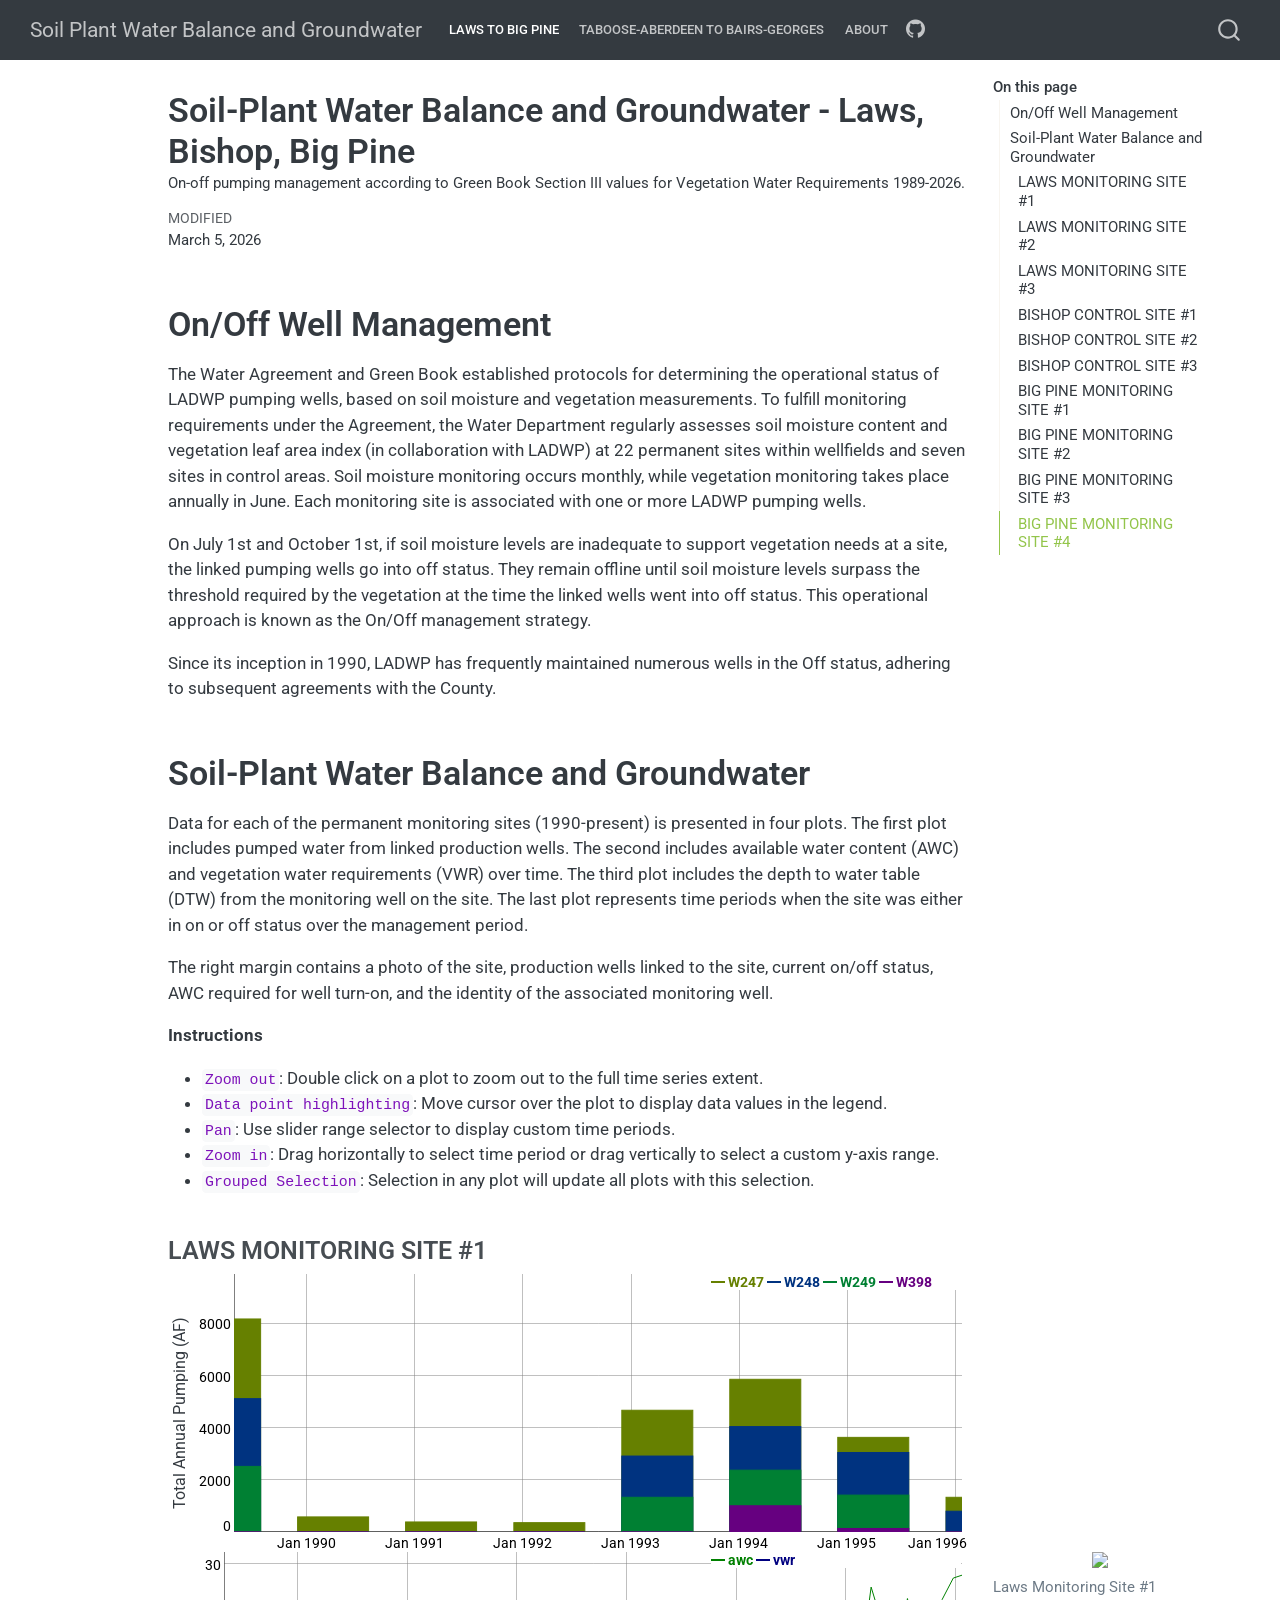
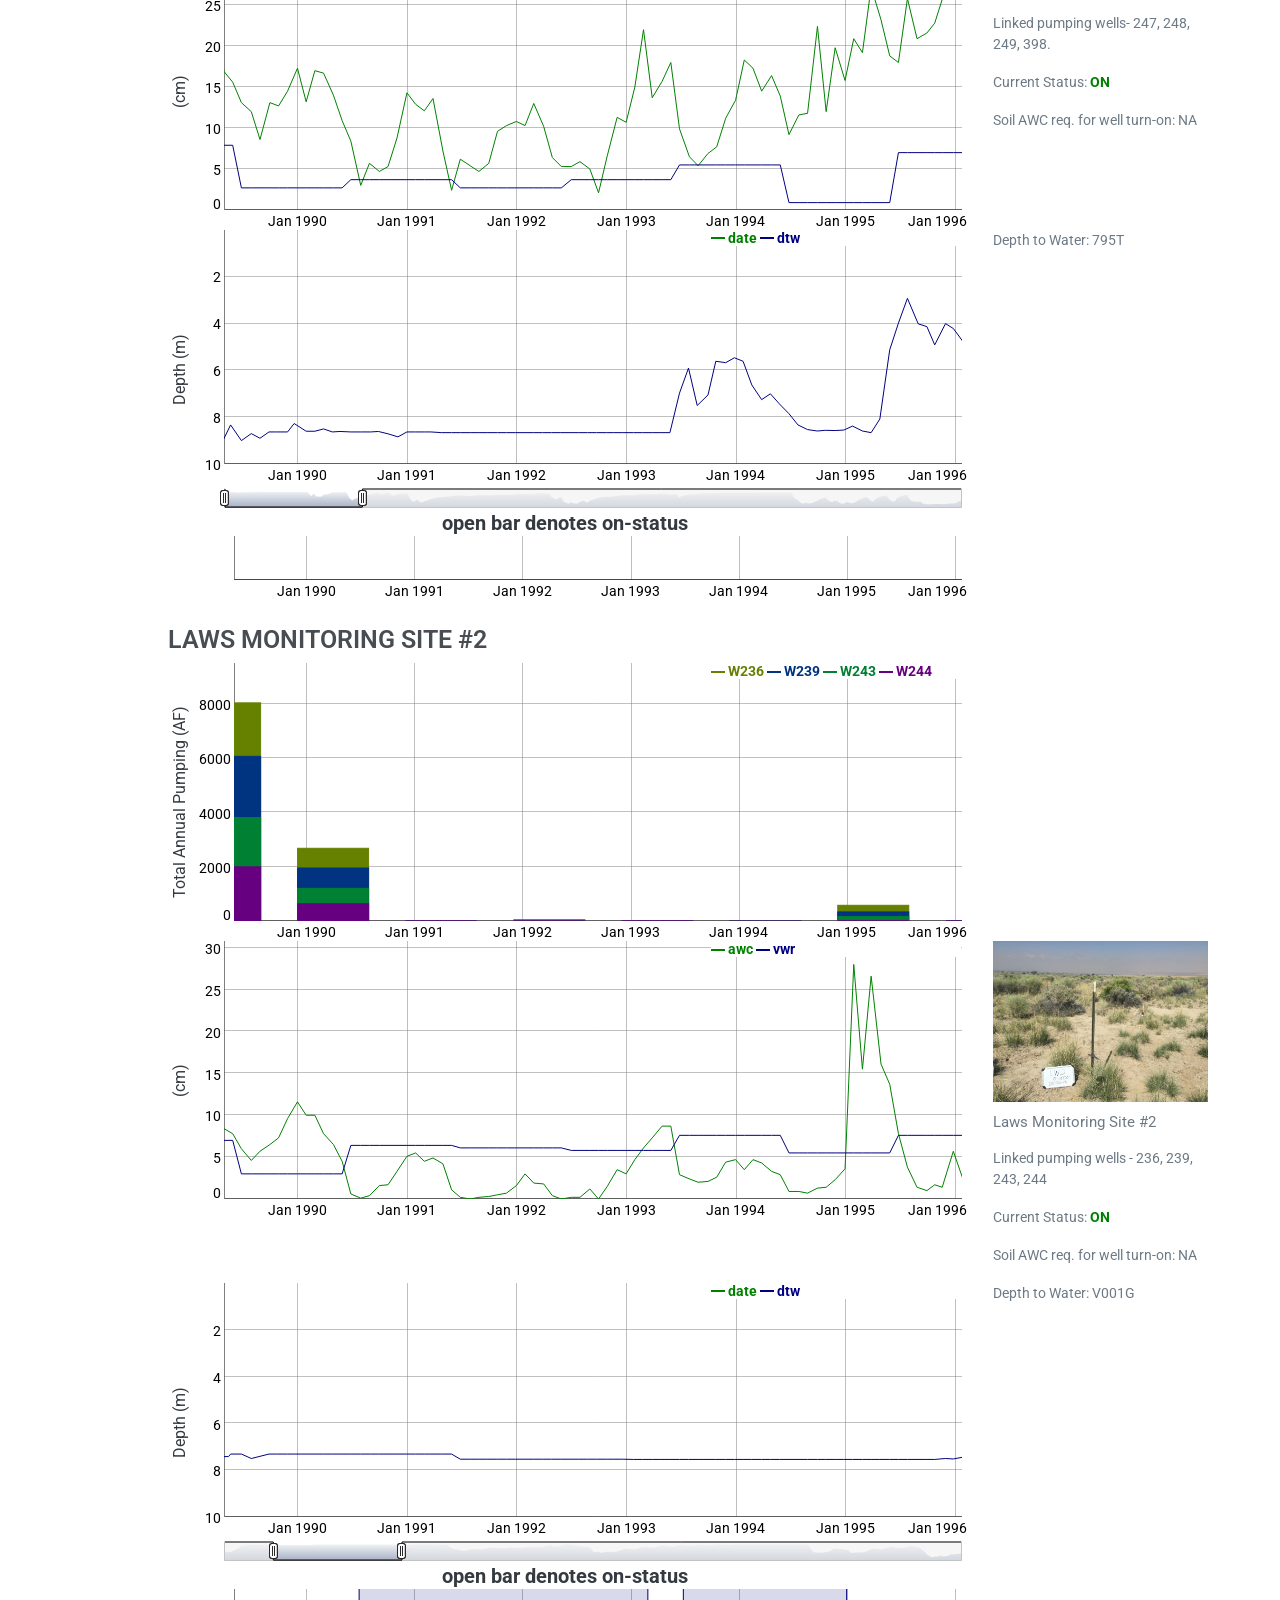
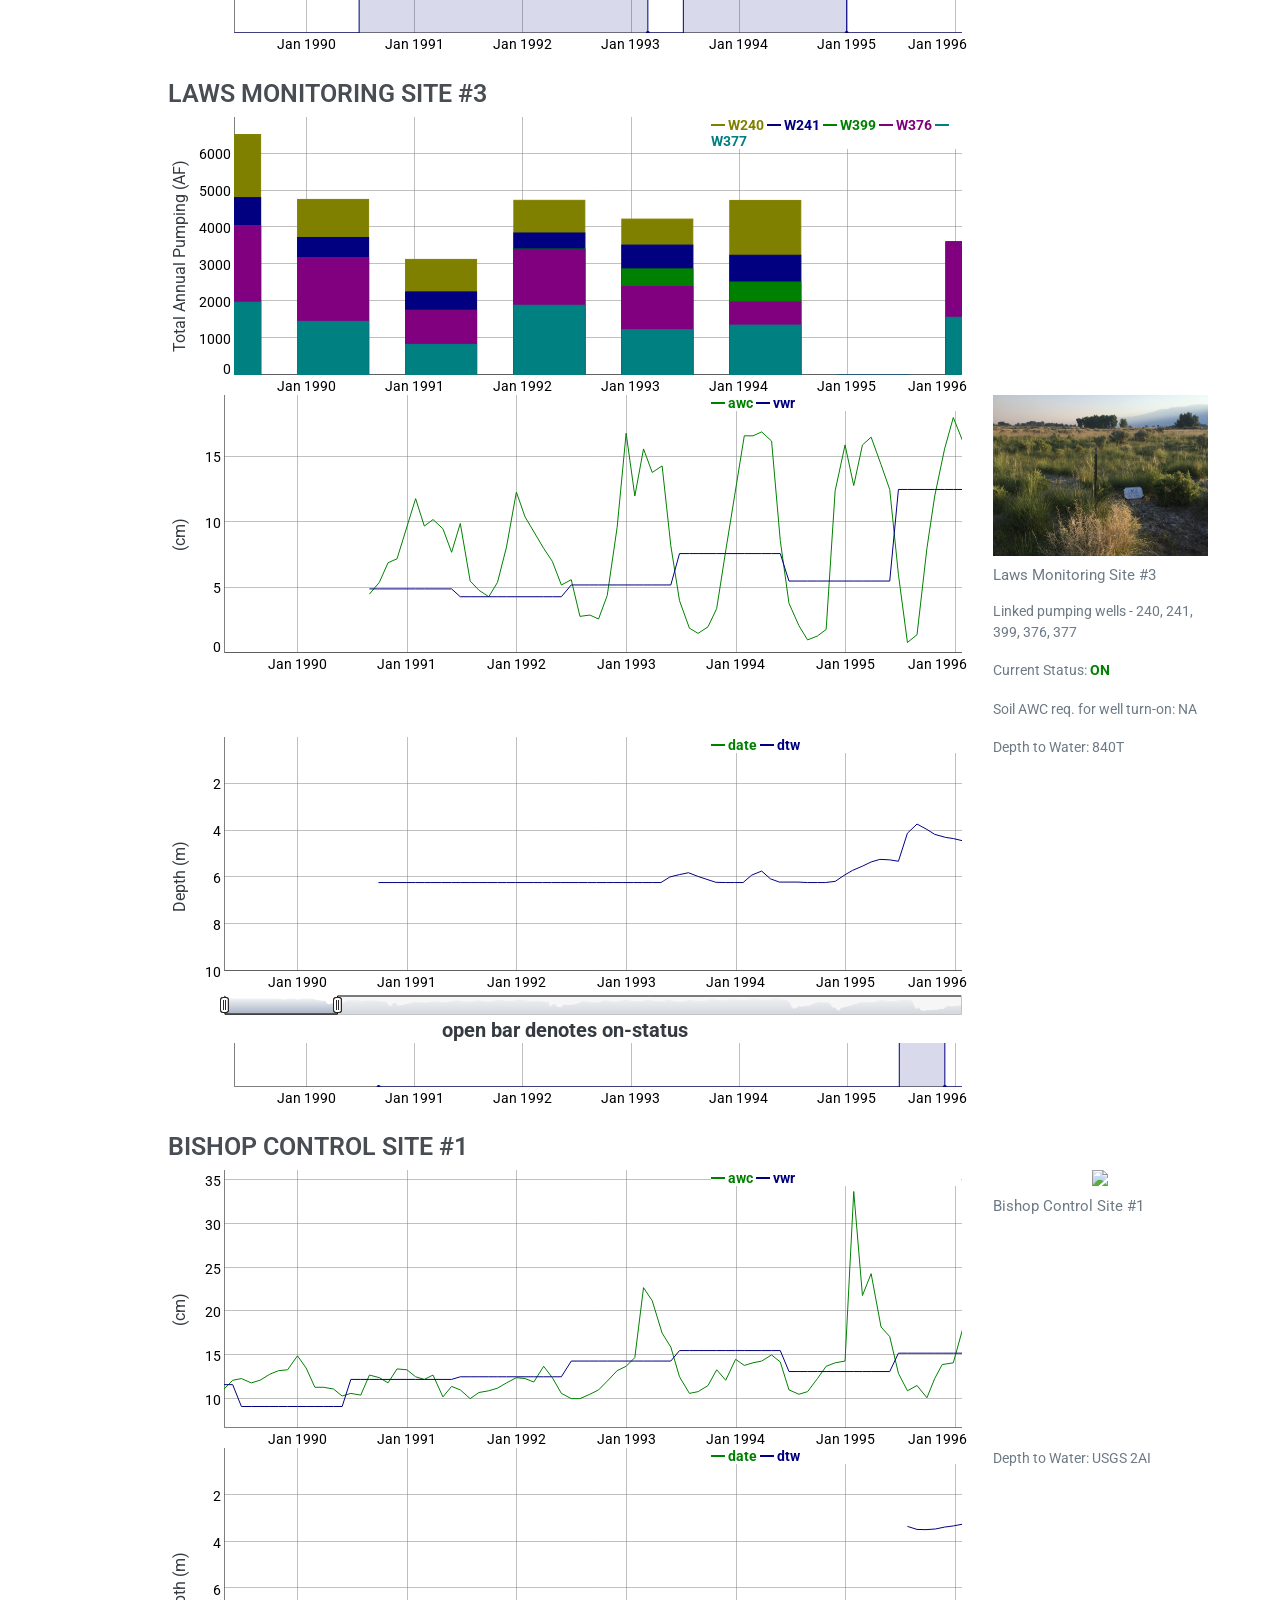
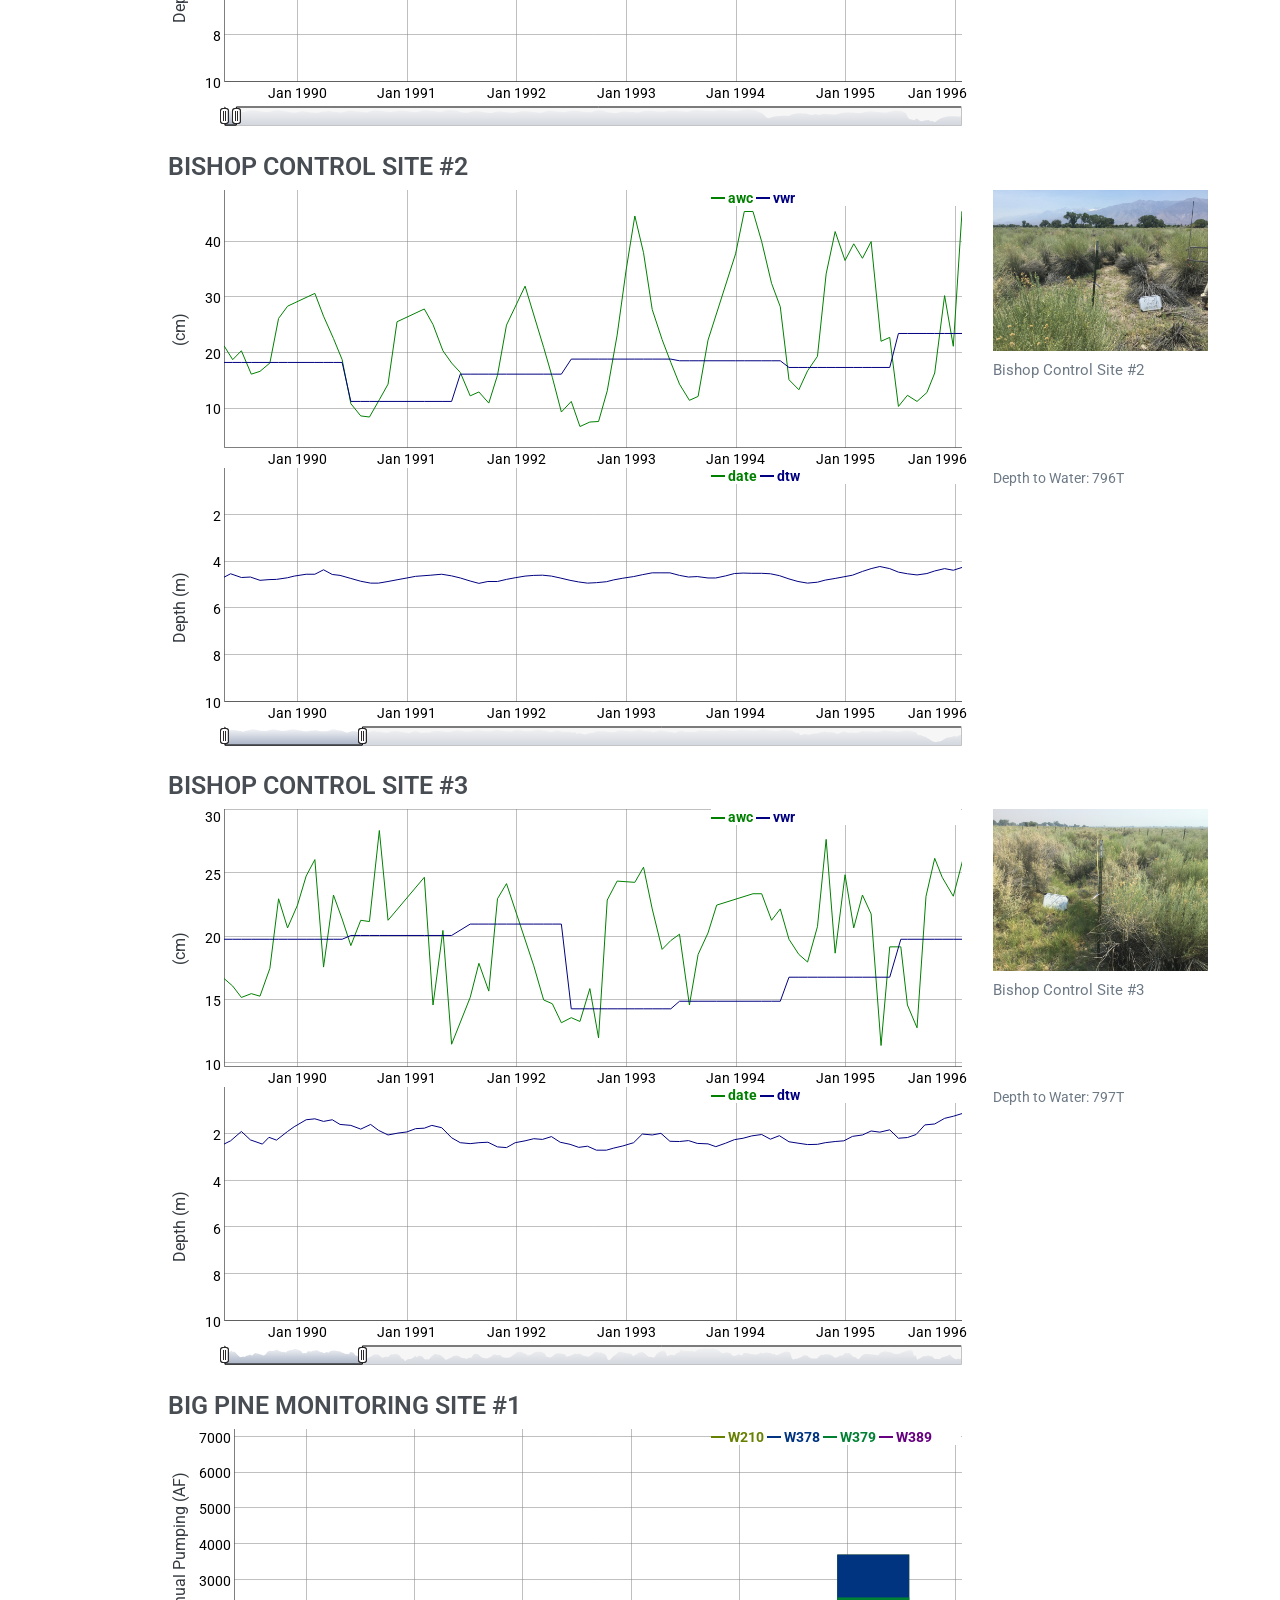
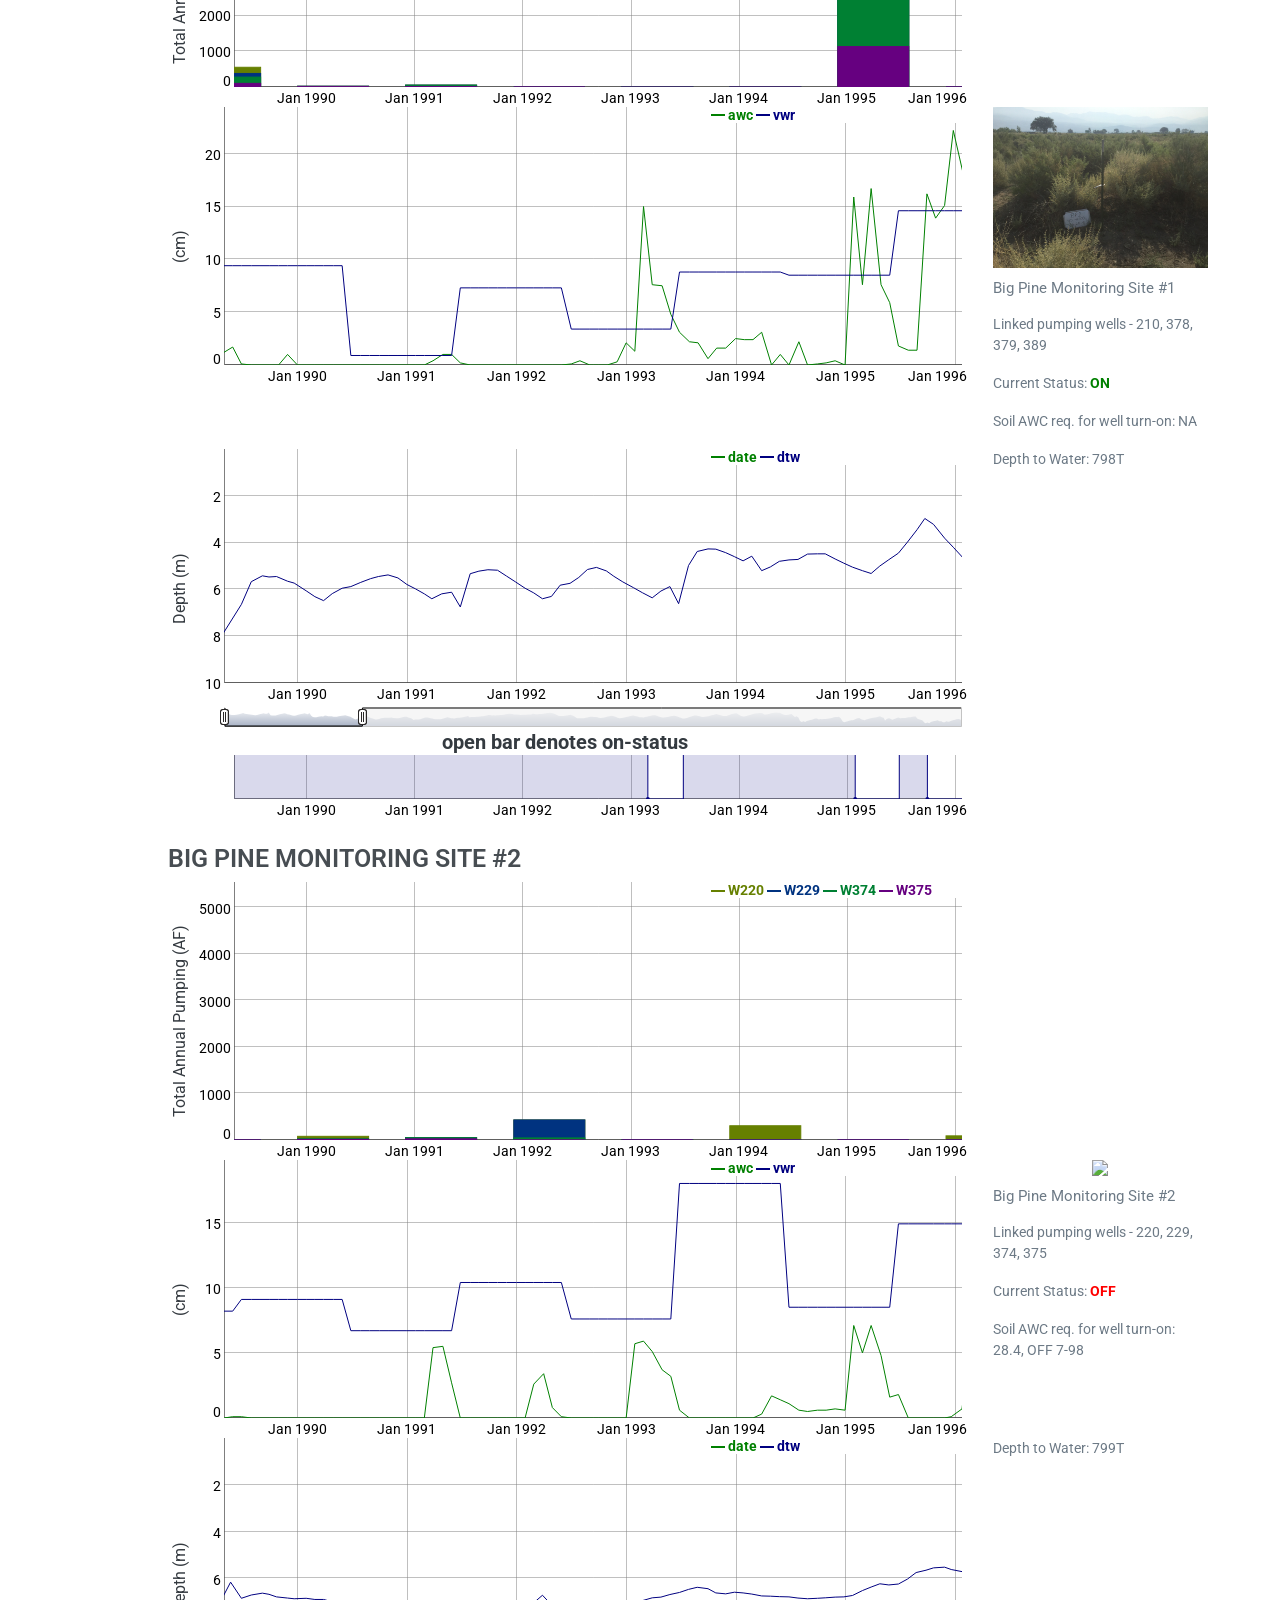
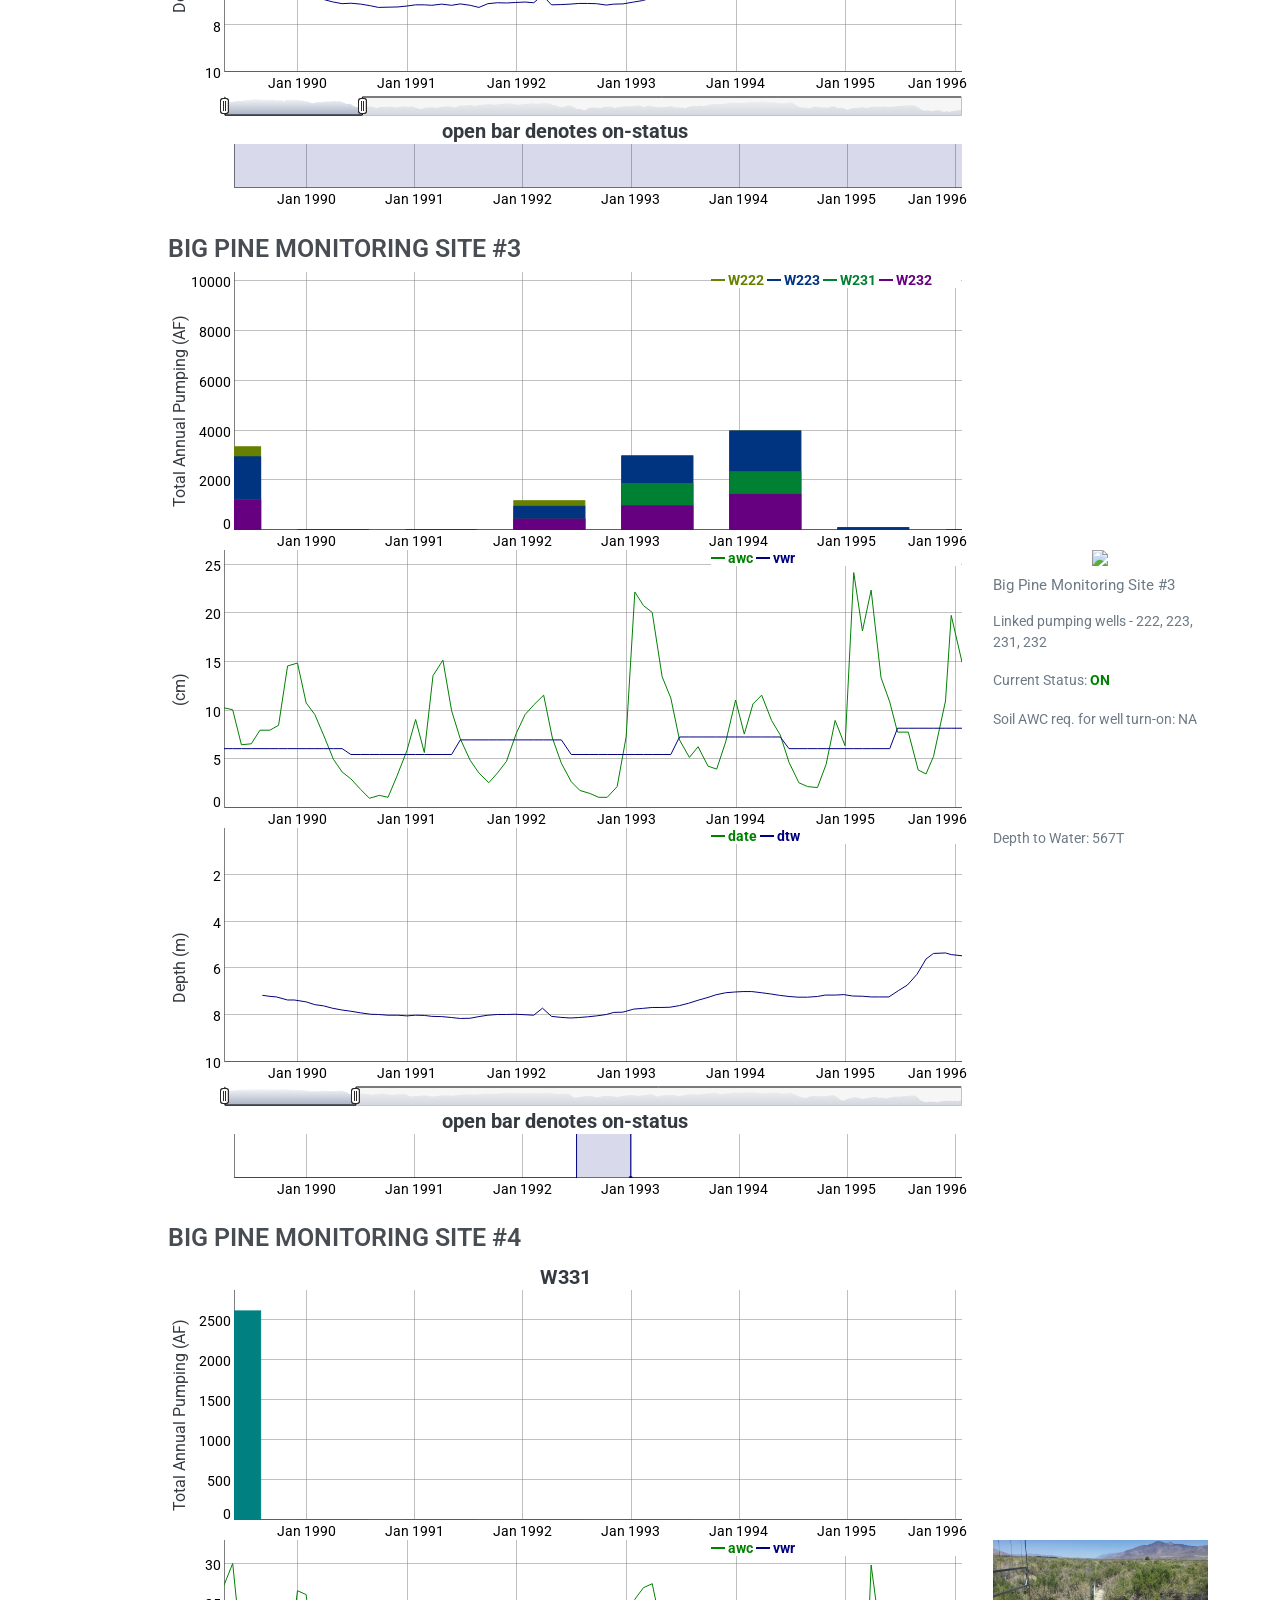
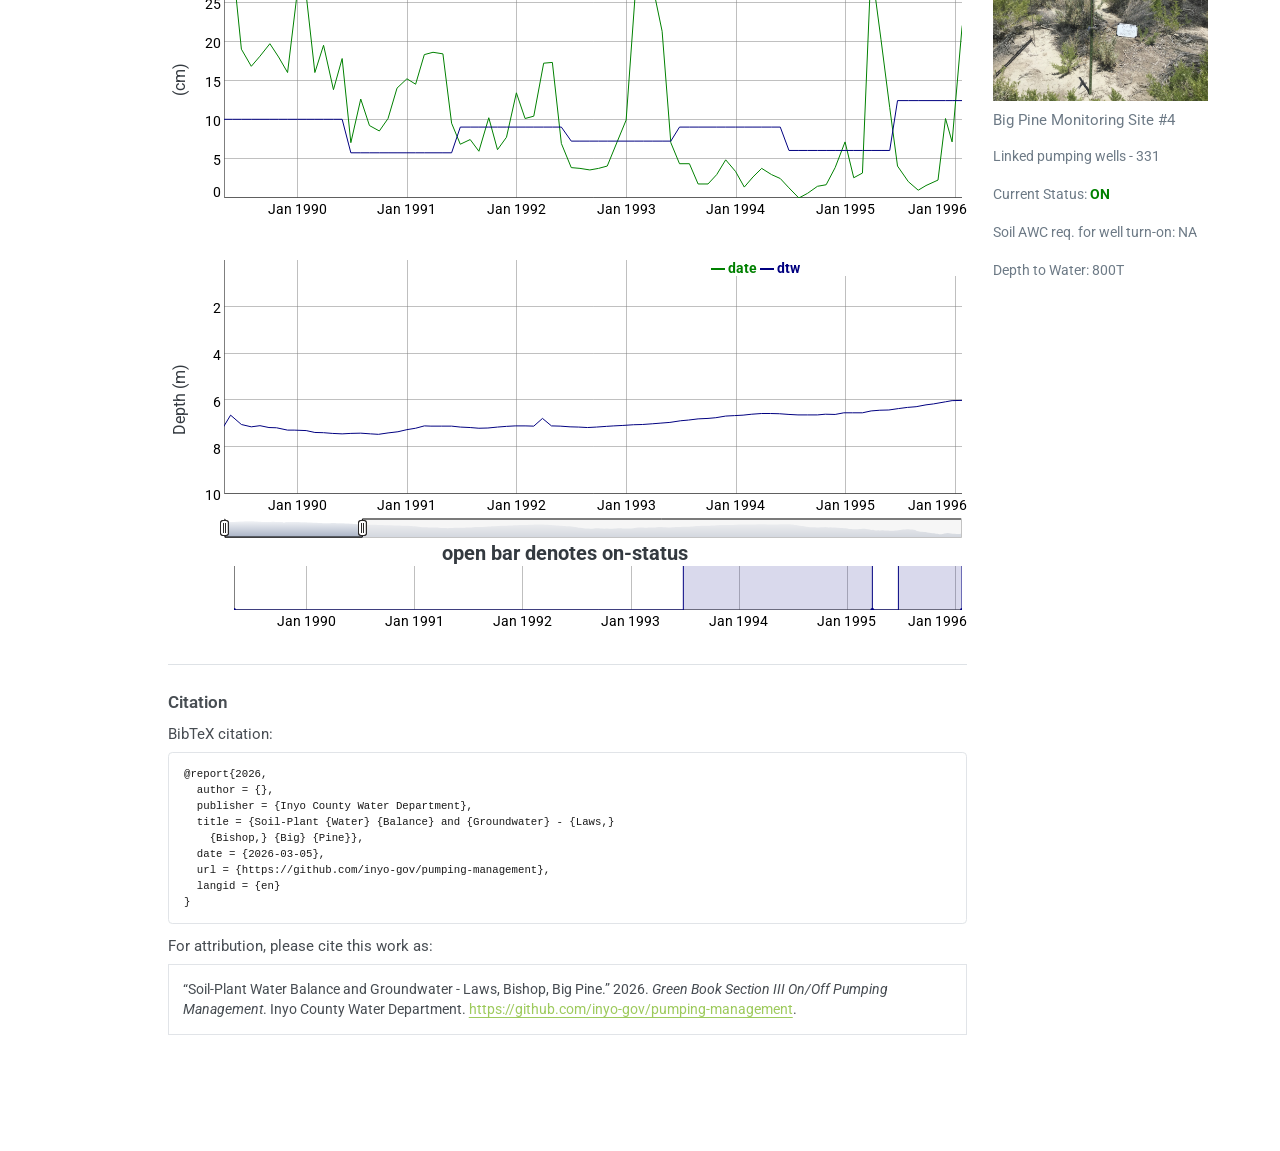
==== docs/index.html @ 264bf8fa "jpeg fix" ====
<!DOCTYPE html>
<html xmlns="http://www.w3.org/1999/xhtml" lang="en" xml:lang="en"><head>
<meta http-equiv="Content-Type" content="text/html; charset=UTF-8">
<meta charset="utf-8">
<meta name="generator" content="quarto-1.7.33">
<meta name="viewport" content="width=device-width, initial-scale=1.0, user-scalable=yes">
<meta name="description" content="On-off pumping management according to Green Book Section III values for Vegetation Water Requirements 1989-2026.">
<title>Soil-Plant Water Balance and Groundwater - Laws, Bishop, Big Pine – Soil Plant Water Balance and Groundwater</title>
<style>
code{white-space: pre-wrap;}
span.smallcaps{font-variant: small-caps;}
div.columns{display: flex; gap: min(4vw, 1.5em);}
div.column{flex: auto; overflow-x: auto;}
div.hanging-indent{margin-left: 1.5em; text-indent: -1.5em;}
ul.task-list{list-style: none;}
ul.task-list li input[type="checkbox"] {
  width: 0.8em;
  margin: 0 0.8em 0.2em -1em; /* quarto-specific, see https://github.com/quarto-dev/quarto-cli/issues/4556 */ 
  vertical-align: middle;
}
</style>

<script src="site_libs/quarto-nav/quarto-nav.js"></script>
<script src="site_libs/quarto-nav/headroom.min.js"></script>
<script src="site_libs/clipboard/clipboard.min.js"></script>
<script src="site_libs/quarto-search/autocomplete.umd.js"></script>
<script src="site_libs/quarto-search/fuse.min.js"></script>
<script src="site_libs/quarto-search/quarto-search.js"></script>
<meta name="quarto:offset" content="./">
<script src="site_libs/quarto-html/quarto.js" type="module"></script>
<script src="site_libs/quarto-html/tabsets/tabsets.js" type="module"></script>
<script src="site_libs/quarto-html/popper.min.js"></script>
<script src="site_libs/quarto-html/tippy.umd.min.js"></script>
<script src="site_libs/quarto-html/anchor.min.js"></script>
<link href="site_libs/quarto-html/tippy.css" rel="stylesheet">
<link href="site_libs/quarto-html/quarto-syntax-highlighting-ea385d0e468b0dd5ea5bf0780b1290d9.css" rel="stylesheet" id="quarto-text-highlighting-styles">
<script src="site_libs/bootstrap/bootstrap.min.js"></script>
<link href="site_libs/bootstrap/bootstrap-icons.css" rel="stylesheet">
<link href="site_libs/bootstrap/bootstrap-b8e0a70c4aface9ef3581a6292e99da6.min.css" rel="stylesheet" append-hash="true" id="quarto-bootstrap" data-mode="light"><script id="quarto-search-options" type="application/json">{
  "location": "navbar",
  "copy-button": false,
  "collapse-after": 3,
  "panel-placement": "end",
  "type": "overlay",
  "limit": 50,
  "keyboard-shortcut": [
    "f",
    "/",
    "s"
  ],
  "show-item-context": false,
  "language": {
    "search-no-results-text": "No results",
    "search-matching-documents-text": "matching documents",
    "search-copy-link-title": "Copy link to search",
    "search-hide-matches-text": "Hide additional matches",
    "search-more-match-text": "more match in this document",
    "search-more-matches-text": "more matches in this document",
    "search-clear-button-title": "Clear",
    "search-text-placeholder": "",
    "search-detached-cancel-button-title": "Cancel",
    "search-submit-button-title": "Submit",
    "search-label": "Search"
  }
}</script><style>html{ scroll-behavior: smooth; }</style>
<link href="site_libs/htmltools-fill-0.5.8.1/fill.css" rel="stylesheet">
<script src="site_libs/htmlwidgets-1.6.4/htmlwidgets.js"></script><script src="site_libs/jquery-1.11.1/jquery.min.js"></script><link href="site_libs/dygraphs-1.1.1/dygraph.css" rel="stylesheet">
<script src="site_libs/dygraphs-1.1.1/dygraph-combined.js"></script><script src="site_libs/dygraphs-1.1.1/shapes.js"></script><script src="site_libs/moment-2.8.4/moment.js"></script><script src="site_libs/moment-timezone-0.2.5/moment-timezone-with-data.js"></script><script src="site_libs/moment-fquarter-1.0.0/moment-fquarter.min.js"></script><script src="site_libs/dygraphs-binding-1.1.1.6/dygraphs.js"></script><script src="site_libs/Dygraph.Plotters.BarChart-1.0/barchart.js"></script><link rel="stylesheet" href="styles.css">
<meta name="citation_title" content="Soil-Plant Water Balance and Groundwater - Laws, Bishop, Big Pine">
<meta name="citation_publication_date" content="2026-03-05">
<meta name="citation_cover_date" content="2026-03-05">
<meta name="citation_year" content="2026">
<meta name="citation_fulltext_html_url" content="https://github.com/inyo-gov/pumping-management">
<meta name="citation_language" content="en">
<meta name="citation_technical_report_institution" content="Inyo County Water Department">
</head>
<body class="nav-fixed quarto-light">

<div id="quarto-search-results"></div>
  <header id="quarto-header" class="headroom fixed-top"><nav class="navbar navbar-expand-lg " data-bs-theme="dark"><div class="navbar-container container-fluid">
      <div class="navbar-brand-container mx-auto">
    <a class="navbar-brand" href="./index.html">
    <span class="navbar-title">Soil Plant Water Balance and Groundwater</span>
    </a>
  </div>
            <div id="quarto-search" class="" title="Search"></div>
          <button class="navbar-toggler" type="button" data-bs-toggle="collapse" data-bs-target="#navbarCollapse" aria-controls="navbarCollapse" role="menu" aria-expanded="false" aria-label="Toggle navigation" onclick="if (window.quartoToggleHeadroom) { window.quartoToggleHeadroom(); }">
  <span class="navbar-toggler-icon"></span>
</button>
          <div class="collapse navbar-collapse" id="navbarCollapse">
            <ul class="navbar-nav navbar-nav-scroll me-auto">
<li class="nav-item">
    <a class="nav-link active" href="./index.html" aria-current="page"> 
<span class="menu-text">Laws to Big Pine</span></a>
  </li>  
  <li class="nav-item">
    <a class="nav-link" href="./TA-BG.html"> 
<span class="menu-text">Taboose-Aberdeen to Bairs-Georges</span></a>
  </li>  
  <li class="nav-item">
    <a class="nav-link" href="./about.html"> 
<span class="menu-text">About</span></a>
  </li>  
  <li class="nav-item compact">
    <a class="nav-link" href="https://github.com/inyo-gov/pumping-management"> <i class="bi bi-github" role="img">
</i> 
<span class="menu-text"></span></a>
  </li>  
</ul>
</div> <!-- /navcollapse -->
            <div class="quarto-navbar-tools">
</div>
      </div> <!-- /container-fluid -->
    </nav></header><!-- content --><div id="quarto-content" class="quarto-container page-columns page-rows-contents page-layout-article page-navbar">
<!-- sidebar -->
<!-- margin-sidebar -->
    <div id="quarto-margin-sidebar" class="sidebar margin-sidebar">
        <nav id="TOC" role="doc-toc" class="toc-active"><h2 id="toc-title">On this page</h2>
   
  <ul>
<li><a href="#onoff-well-management" id="toc-onoff-well-management" class="nav-link active" data-scroll-target="#onoff-well-management">On/Off Well Management</a></li>
  <li>
<a href="#soil-plant-water-balance-and-groundwater" id="toc-soil-plant-water-balance-and-groundwater" class="nav-link" data-scroll-target="#soil-plant-water-balance-and-groundwater">Soil-Plant Water Balance and Groundwater</a>
  <ul class="collapse">
<li><a href="#laws-monitoring-site-1" id="toc-laws-monitoring-site-1" class="nav-link" data-scroll-target="#laws-monitoring-site-1">LAWS MONITORING SITE #1</a></li>
  <li><a href="#laws-monitoring-site-2" id="toc-laws-monitoring-site-2" class="nav-link" data-scroll-target="#laws-monitoring-site-2">LAWS MONITORING SITE #2</a></li>
  <li><a href="#laws-monitoring-site-3" id="toc-laws-monitoring-site-3" class="nav-link" data-scroll-target="#laws-monitoring-site-3">LAWS MONITORING SITE #3</a></li>
  <li><a href="#bishop-control-site-1" id="toc-bishop-control-site-1" class="nav-link" data-scroll-target="#bishop-control-site-1">BISHOP CONTROL SITE #1</a></li>
  <li><a href="#bishop-control-site-2" id="toc-bishop-control-site-2" class="nav-link" data-scroll-target="#bishop-control-site-2">BISHOP CONTROL SITE #2</a></li>
  <li><a href="#bishop-control-site-3" id="toc-bishop-control-site-3" class="nav-link" data-scroll-target="#bishop-control-site-3">BISHOP CONTROL SITE #3</a></li>
  <li><a href="#big-pine-monitoring-site-1" id="toc-big-pine-monitoring-site-1" class="nav-link" data-scroll-target="#big-pine-monitoring-site-1">BIG PINE MONITORING SITE #1</a></li>
  <li><a href="#big-pine-monitoring-site-2" id="toc-big-pine-monitoring-site-2" class="nav-link" data-scroll-target="#big-pine-monitoring-site-2">BIG PINE MONITORING SITE #2</a></li>
  <li><a href="#big-pine-monitoring-site-3" id="toc-big-pine-monitoring-site-3" class="nav-link" data-scroll-target="#big-pine-monitoring-site-3">BIG PINE MONITORING SITE #3</a></li>
  <li><a href="#big-pine-monitoring-site-4" id="toc-big-pine-monitoring-site-4" class="nav-link" data-scroll-target="#big-pine-monitoring-site-4">BIG PINE MONITORING SITE #4</a></li>
  </ul>
</li>
  </ul></nav>
    </div>
<!-- main -->
<main class="content page-columns page-full" id="quarto-document-content"><header id="title-block-header" class="quarto-title-block default"><div class="quarto-title">
<h1 class="title">Soil-Plant Water Balance and Groundwater - Laws, Bishop, Big Pine</h1>
</div>

<div>
  <div class="description">
    <p>On-off pumping management according to Green Book Section III values for Vegetation Water Requirements 1989-2026.</p>
  </div>
</div>


<div class="quarto-title-meta">

    
  
    <div>
    <div class="quarto-title-meta-heading">Modified</div>
    <div class="quarto-title-meta-contents">
      <p class="date-modified">March 5, 2026</p>
    </div>
  </div>
    
  </div>
  


</header><section id="onoff-well-management" class="level1"><h1>On/Off Well Management</h1>
<p>The Water Agreement and Green Book established protocols for determining the operational status of LADWP pumping wells, based on soil moisture and vegetation measurements. To fulfill monitoring requirements under the Agreement, the Water Department regularly assesses soil moisture content and vegetation leaf area index (in collaboration with LADWP) at 22 permanent sites within wellfields and seven sites in control areas. Soil moisture monitoring occurs monthly, while vegetation monitoring takes place annually in June. Each monitoring site is associated with one or more LADWP pumping wells.</p>
<p>On July 1st and October 1st, if soil moisture levels are inadequate to support vegetation needs at a site, the linked pumping wells go into off status. They remain offline until soil moisture levels surpass the threshold required by the vegetation at the time the linked wells went into off status. This operational approach is known as the On/Off management strategy.</p>
<p>Since its inception in 1990, LADWP has frequently maintained numerous wells in the Off status, adhering to subsequent agreements with the County.</p>
</section><section id="soil-plant-water-balance-and-groundwater" class="level1 page-columns page-full"><h1>Soil-Plant Water Balance and Groundwater</h1>
<p>Data for each of the permanent monitoring sites (1990-present) is presented in four plots. The first plot includes pumped water from linked production wells. The second includes available water content (AWC) and vegetation water requirements (VWR) over time. The third plot includes the depth to water table (DTW) from the monitoring well on the site. The last plot represents time periods when the site was either in on or off status over the management period.</p>
<p>The right margin contains a photo of the site, production wells linked to the site, current on/off status, AWC required for well turn-on, and the identity of the associated monitoring well.</p>
<p><strong>Instructions</strong></p>
<ul>
<li>
<code>Zoom out</code>: Double click on a plot to zoom out to the full time series extent.</li>
<li>
<code>Data point highlighting</code>: Move cursor over the plot to display data values in the legend.</li>
<li>
<code>Pan</code>: Use slider range selector to display custom time periods.</li>
<li>
<code>Zoom in</code>: Drag horizontally to select time period or drag vertically to select a custom y-axis range.</li>
<li>
<code>Grouped Selection</code>: Selection in any plot will update all plots with this selection.</li>
</ul>
<section id="laws-monitoring-site-1" class="level3 page-columns page-full"><h3 class="anchored" data-anchor-id="laws-monitoring-site-1">LAWS MONITORING SITE #1</h3>
<div class="cell">
<div class="cell-output-display">
<div class="dygraphs html-widget html-fill-item" id="htmlwidget-3fbeaf787ebde0b61b7e" style="width:100%;height:278px;"></div>
<script type="application/json" data-for="htmlwidget-3fbeaf787ebde0b61b7e">{"x":{"attrs":{"axes":{"x":{"pixelsPerLabel":60,"drawAxis":true},"y":{"valueRange":[0,9915.15],"drawAxis":true}},"series":{"W247":{"axis":"y","plotter":"/**\n * Bar Chart plotter is adapted from http://dygraphs.com/tests/plotters.html\n */\nfunction stackedBarPlotter(e) {\n  //extracting and reducing the Dygraph.stackPoints_ function\n  stackPoints = function(points, cumulativeYval, seriesExtremes, fillMethod) {\n    var lastXval = null;\n    var prevPoint = null;\n    var nextPoint = null;\n    var nextPointIdx = -1;\n  \n    // Find the next stackable point starting from the given index.\n    var updateNextPoint = function(idx) {\n      // If we've previously found a non-NaN point and haven't gone past it yet,\n      // just use that.\n      if (nextPointIdx >= idx) return;\n  \n      // We haven't found a non-NaN point yet or have moved past it,\n      // look towards the right to find a non-NaN point.\n      for (var j = idx; j < points.length; ++j) {\n        // Clear out a previously-found point (if any) since it's no longer\n        // valid, we shouldn't use it for interpolation anymore.\n        nextPoint = null;\n        if (!isNaN(points[j].yval) && points[j].yval !== null) {\n          nextPointIdx = j;\n          nextPoint = points[j];\n          break;\n        }\n      }\n    };\n  \n    for (var i = 0; i < points.length; ++i) {\n      var point = points[i];\n      var xval = point.xval;\n      if (cumulativeYval[xval] === undefined) {\n        cumulativeYval[xval] = 0;\n      }\n  \n      var actualYval = point.yval;\n      if (isNaN(actualYval) || actualYval === null) {\n        if(fillMethod == 'none') {\n          actualYval = 0;\n        } else {\n          // Interpolate/extend for stacking purposes if possible.\n          updateNextPoint(i);\n          if (prevPoint && nextPoint && fillMethod != 'none') {\n            // Use linear interpolation between prevPoint and nextPoint.\n            actualYval = prevPoint.yval + (nextPoint.yval - prevPoint.yval) *\n                ((xval - prevPoint.xval) / (nextPoint.xval - prevPoint.xval));\n          } else if (prevPoint && fillMethod == 'all') {\n            actualYval = prevPoint.yval;\n          } else if (nextPoint && fillMethod == 'all') {\n            actualYval = nextPoint.yval;\n          } else {\n            actualYval = 0;\n          }\n        }\n      } else {\n        prevPoint = point;\n      }\n  \n      var stackedYval = cumulativeYval[xval];\n      if (lastXval != xval) {\n        // If an x-value is repeated, we ignore the duplicates.\n        stackedYval += actualYval;\n        cumulativeYval[xval] = stackedYval;\n      }\n      lastXval = xval;\n  \n      point.yval_stacked = stackedYval;\n      \n      if (stackedYval > seriesExtremes[1]) {\n        seriesExtremes[1] = stackedYval;\n      }\n      if (stackedYval < seriesExtremes[0]) {\n        seriesExtremes[0] = stackedYval;\n      }\n  \n    }\n  };\n  \n  // BEGIN HEADER BLOCK\n  // This first block can be copied to other plotters to capture the group \n  var g = e.dygraph;\n  \n  var group;\n  var groupIdx = [];\n  var sets = [];\n  var allSets = e.allSeriesPoints;\n  var minIdx = Infinity;\n  var setName = e.setName;\n  var setNames = g.getLabels().slice(1);\n  var groupSetNames = [];\n  var fillColors = [];\n  var strokeColors = g.getColors();\n  // this next one we use further down, but will be populated in a decreasing loop,\n  // so we'll establish the size in this forward loop so it has the structure to accept\n  // later on.\n  var seriesExtremes = [];\n  \n  var currGroup = g.attr_(\"group\", setName);\n  \n  for (var setIdx = 0; setIdx < allSets.length; setIdx++) {\n    // get the name and group of the current setIdx\n    setName = setNames[setIdx];\n    group = g.attr_(\"group\", setName);\n\n    if (group === currGroup) {\n      //save the indv index and the points\n      groupIdx.push(setIdx);\n      sets.push(allSets[setIdx]);\n      groupSetNames.push(setName);\n      fillColors.push(strokeColors[setIdx]);\n     \n      // the aforementioned stuff for later on \n      var tmpExtremes = [];\n      tmpExtremes[0] = Infinity;\n      tmpExtremes[1] = -Infinity;\n      \n      seriesExtremes.push(tmpExtremes);\n      \n      // capturing the min indx helps to ensure we don't render the plotter\n      // multiple times\n      if (setIdx < minIdx) minIdx = setIdx;\n    }\n  }\n  \n  // We'll employ the plotter only on the first of the group\n  if (e.seriesIndex !== minIdx) return;\n  // END HEADER BLOCK\n  \n  var ctx = e.drawingContext;\n  var axis = g.attr_(\"axis\", e.setName);\n  var y_bottom = g.toDomYCoord(0, axis == \"y2\" ? 1 : 0);\n\n  // Find the minimum separation between x-values.\n  // This determines the bar width.\n  var min_sep = Infinity;\n  var points = sets[0];\n  \n  for (var i = 1; i < points.length; i++) {\n    var sep = points[i].canvasx - points[i - 1].canvasx;\n    if (sep < min_sep) min_sep = sep;\n  }\n  var bar_width = Math.floor(2.0 / 3 * min_sep);\n\n  // set up cumulative records\n  var cumulativeYval = [];\n  var packed = g.gatherDatasets_(g.rolledSeries_, null);\n  var extremes = packed.extremes;\n  var seriesName;\n  \n  for (var j = sets.length - 1; j >= 0; j--) {\n    points = sets[j];\n    seriesName = groupSetNames[j]; \n    \n    //  stack the data \n    stackPoints(points, cumulativeYval, seriesExtremes[j],\n          g.getBooleanOption(\"stackedGraphNaNFill\"));\n    \n    extremes[seriesName] = seriesExtremes[j];\n  }\n   \n  // There is currently no way to update the axes height from inside the plotter...\n  // Will have to wait until update can be made to underlying dygraphs lib\n  // Preferring to do issue or pull request to main library on github instead of modifying here\n  // g.computeYAxisRanges_(extremes);\n  // g.layout_.setYAxes(g.axes_);\n  \n  var currSetName;\n  var logscale;\n  var connectSeparated;\n    \n  // Do the actual plotting.\n  for (var j = 0; j < sets.length; j++) {\n    currSetName = groupSetNames[j];\n    connectSeparated = g.getOption('connectSeparatedPoints', currSetName);\n    logscale = g.attributes_.getForSeries(\"logscale\", currSetName);\n    \n    axis = g.axisPropertiesForSeries(currSetName);\n    \n    points = sets[j];\n    \n    for (var i = 0; i < points.length; i++) {\n      var point = points[i];\n      \n      var yval = point.yval;\n      \n      point.y_stacked = DygraphLayout.calcYNormal_(\n          axis, point.yval_stacked, logscale);\n          \n      if (yval !== null && !isNaN(yval)) {\n        yval = point.yval_stacked;\n      }\n      if (yval === null) {\n        yval = NaN;\n        if (!connectSeparated) {\n          point.yval = NaN;\n        }\n      }\n      point.y = DygraphLayout.calcYNormal_(axis, yval, logscale);\n    \n      point.canvasx = g.plotter_.area.w * point.x + g.plotter_.area.x;\n      point.canvasy = g.plotter_.area.h * point.y + g.plotter_.area.y;\n      \n      var center_x = point.canvasx;\n      \n      ctx.fillStyle = fillColors[j];\n      ctx.strokeStyle = fillColors[j];\n    \n      ctx.fillRect(center_x - bar_width / 2, point.canvasy,\n        bar_width, y_bottom - point.canvasy);\n    \n      ctx.strokeRect(center_x - bar_width / 2, point.canvasy,\n        bar_width, y_bottom - point.canvasy);\n    }\n  }\n}","group":"W247W248W249W398"},"W248":{"axis":"y","plotter":"/**\n * Bar Chart plotter is adapted from http://dygraphs.com/tests/plotters.html\n */\nfunction stackedBarPlotter(e) {\n  //extracting and reducing the Dygraph.stackPoints_ function\n  stackPoints = function(points, cumulativeYval, seriesExtremes, fillMethod) {\n    var lastXval = null;\n    var prevPoint = null;\n    var nextPoint = null;\n    var nextPointIdx = -1;\n  \n    // Find the next stackable point starting from the given index.\n    var updateNextPoint = function(idx) {\n      // If we've previously found a non-NaN point and haven't gone past it yet,\n      // just use that.\n      if (nextPointIdx >= idx) return;\n  \n      // We haven't found a non-NaN point yet or have moved past it,\n      // look towards the right to find a non-NaN point.\n      for (var j = idx; j < points.length; ++j) {\n        // Clear out a previously-found point (if any) since it's no longer\n        // valid, we shouldn't use it for interpolation anymore.\n        nextPoint = null;\n        if (!isNaN(points[j].yval) && points[j].yval !== null) {\n          nextPointIdx = j;\n          nextPoint = points[j];\n          break;\n        }\n      }\n    };\n  \n    for (var i = 0; i < points.length; ++i) {\n      var point = points[i];\n      var xval = point.xval;\n      if (cumulativeYval[xval] === undefined) {\n        cumulativeYval[xval] = 0;\n      }\n  \n      var actualYval = point.yval;\n      if (isNaN(actualYval) || actualYval === null) {\n        if(fillMethod == 'none') {\n          actualYval = 0;\n        } else {\n          // Interpolate/extend for stacking purposes if possible.\n          updateNextPoint(i);\n          if (prevPoint && nextPoint && fillMethod != 'none') {\n            // Use linear interpolation between prevPoint and nextPoint.\n            actualYval = prevPoint.yval + (nextPoint.yval - prevPoint.yval) *\n                ((xval - prevPoint.xval) / (nextPoint.xval - prevPoint.xval));\n          } else if (prevPoint && fillMethod == 'all') {\n            actualYval = prevPoint.yval;\n          } else if (nextPoint && fillMethod == 'all') {\n            actualYval = nextPoint.yval;\n          } else {\n            actualYval = 0;\n          }\n        }\n      } else {\n        prevPoint = point;\n      }\n  \n      var stackedYval = cumulativeYval[xval];\n      if (lastXval != xval) {\n        // If an x-value is repeated, we ignore the duplicates.\n        stackedYval += actualYval;\n        cumulativeYval[xval] = stackedYval;\n      }\n      lastXval = xval;\n  \n      point.yval_stacked = stackedYval;\n      \n      if (stackedYval > seriesExtremes[1]) {\n        seriesExtremes[1] = stackedYval;\n      }\n      if (stackedYval < seriesExtremes[0]) {\n        seriesExtremes[0] = stackedYval;\n      }\n  \n    }\n  };\n  \n  // BEGIN HEADER BLOCK\n  // This first block can be copied to other plotters to capture the group \n  var g = e.dygraph;\n  \n  var group;\n  var groupIdx = [];\n  var sets = [];\n  var allSets = e.allSeriesPoints;\n  var minIdx = Infinity;\n  var setName = e.setName;\n  var setNames = g.getLabels().slice(1);\n  var groupSetNames = [];\n  var fillColors = [];\n  var strokeColors = g.getColors();\n  // this next one we use further down, but will be populated in a decreasing loop,\n  // so we'll establish the size in this forward loop so it has the structure to accept\n  // later on.\n  var seriesExtremes = [];\n  \n  var currGroup = g.attr_(\"group\", setName);\n  \n  for (var setIdx = 0; setIdx < allSets.length; setIdx++) {\n    // get the name and group of the current setIdx\n    setName = setNames[setIdx];\n    group = g.attr_(\"group\", setName);\n\n    if (group === currGroup) {\n      //save the indv index and the points\n      groupIdx.push(setIdx);\n      sets.push(allSets[setIdx]);\n      groupSetNames.push(setName);\n      fillColors.push(strokeColors[setIdx]);\n     \n      // the aforementioned stuff for later on \n      var tmpExtremes = [];\n      tmpExtremes[0] = Infinity;\n      tmpExtremes[1] = -Infinity;\n      \n      seriesExtremes.push(tmpExtremes);\n      \n      // capturing the min indx helps to ensure we don't render the plotter\n      // multiple times\n      if (setIdx < minIdx) minIdx = setIdx;\n    }\n  }\n  \n  // We'll employ the plotter only on the first of the group\n  if (e.seriesIndex !== minIdx) return;\n  // END HEADER BLOCK\n  \n  var ctx = e.drawingContext;\n  var axis = g.attr_(\"axis\", e.setName);\n  var y_bottom = g.toDomYCoord(0, axis == \"y2\" ? 1 : 0);\n\n  // Find the minimum separation between x-values.\n  // This determines the bar width.\n  var min_sep = Infinity;\n  var points = sets[0];\n  \n  for (var i = 1; i < points.length; i++) {\n    var sep = points[i].canvasx - points[i - 1].canvasx;\n    if (sep < min_sep) min_sep = sep;\n  }\n  var bar_width = Math.floor(2.0 / 3 * min_sep);\n\n  // set up cumulative records\n  var cumulativeYval = [];\n  var packed = g.gatherDatasets_(g.rolledSeries_, null);\n  var extremes = packed.extremes;\n  var seriesName;\n  \n  for (var j = sets.length - 1; j >= 0; j--) {\n    points = sets[j];\n    seriesName = groupSetNames[j]; \n    \n    //  stack the data \n    stackPoints(points, cumulativeYval, seriesExtremes[j],\n          g.getBooleanOption(\"stackedGraphNaNFill\"));\n    \n    extremes[seriesName] = seriesExtremes[j];\n  }\n   \n  // There is currently no way to update the axes height from inside the plotter...\n  // Will have to wait until update can be made to underlying dygraphs lib\n  // Preferring to do issue or pull request to main library on github instead of modifying here\n  // g.computeYAxisRanges_(extremes);\n  // g.layout_.setYAxes(g.axes_);\n  \n  var currSetName;\n  var logscale;\n  var connectSeparated;\n    \n  // Do the actual plotting.\n  for (var j = 0; j < sets.length; j++) {\n    currSetName = groupSetNames[j];\n    connectSeparated = g.getOption('connectSeparatedPoints', currSetName);\n    logscale = g.attributes_.getForSeries(\"logscale\", currSetName);\n    \n    axis = g.axisPropertiesForSeries(currSetName);\n    \n    points = sets[j];\n    \n    for (var i = 0; i < points.length; i++) {\n      var point = points[i];\n      \n      var yval = point.yval;\n      \n      point.y_stacked = DygraphLayout.calcYNormal_(\n          axis, point.yval_stacked, logscale);\n          \n      if (yval !== null && !isNaN(yval)) {\n        yval = point.yval_stacked;\n      }\n      if (yval === null) {\n        yval = NaN;\n        if (!connectSeparated) {\n          point.yval = NaN;\n        }\n      }\n      point.y = DygraphLayout.calcYNormal_(axis, yval, logscale);\n    \n      point.canvasx = g.plotter_.area.w * point.x + g.plotter_.area.x;\n      point.canvasy = g.plotter_.area.h * point.y + g.plotter_.area.y;\n      \n      var center_x = point.canvasx;\n      \n      ctx.fillStyle = fillColors[j];\n      ctx.strokeStyle = fillColors[j];\n    \n      ctx.fillRect(center_x - bar_width / 2, point.canvasy,\n        bar_width, y_bottom - point.canvasy);\n    \n      ctx.strokeRect(center_x - bar_width / 2, point.canvasy,\n        bar_width, y_bottom - point.canvasy);\n    }\n  }\n}","group":"W247W248W249W398"},"W249":{"axis":"y","plotter":"/**\n * Bar Chart plotter is adapted from http://dygraphs.com/tests/plotters.html\n */\nfunction stackedBarPlotter(e) {\n  //extracting and reducing the Dygraph.stackPoints_ function\n  stackPoints = function(points, cumulativeYval, seriesExtremes, fillMethod) {\n    var lastXval = null;\n    var prevPoint = null;\n    var nextPoint = null;\n    var nextPointIdx = -1;\n  \n    // Find the next stackable point starting from the given index.\n    var updateNextPoint = function(idx) {\n      // If we've previously found a non-NaN point and haven't gone past it yet,\n      // just use that.\n      if (nextPointIdx >= idx) return;\n  \n      // We haven't found a non-NaN point yet or have moved past it,\n      // look towards the right to find a non-NaN point.\n      for (var j = idx; j < points.length; ++j) {\n        // Clear out a previously-found point (if any) since it's no longer\n        // valid, we shouldn't use it for interpolation anymore.\n        nextPoint = null;\n        if (!isNaN(points[j].yval) && points[j].yval !== null) {\n          nextPointIdx = j;\n          nextPoint = points[j];\n          break;\n        }\n      }\n    };\n  \n    for (var i = 0; i < points.length; ++i) {\n      var point = points[i];\n      var xval = point.xval;\n      if (cumulativeYval[xval] === undefined) {\n        cumulativeYval[xval] = 0;\n      }\n  \n      var actualYval = point.yval;\n      if (isNaN(actualYval) || actualYval === null) {\n        if(fillMethod == 'none') {\n          actualYval = 0;\n        } else {\n          // Interpolate/extend for stacking purposes if possible.\n          updateNextPoint(i);\n          if (prevPoint && nextPoint && fillMethod != 'none') {\n            // Use linear interpolation between prevPoint and nextPoint.\n            actualYval = prevPoint.yval + (nextPoint.yval - prevPoint.yval) *\n                ((xval - prevPoint.xval) / (nextPoint.xval - prevPoint.xval));\n          } else if (prevPoint && fillMethod == 'all') {\n            actualYval = prevPoint.yval;\n          } else if (nextPoint && fillMethod == 'all') {\n            actualYval = nextPoint.yval;\n          } else {\n            actualYval = 0;\n          }\n        }\n      } else {\n        prevPoint = point;\n      }\n  \n      var stackedYval = cumulativeYval[xval];\n      if (lastXval != xval) {\n        // If an x-value is repeated, we ignore the duplicates.\n        stackedYval += actualYval;\n        cumulativeYval[xval] = stackedYval;\n      }\n      lastXval = xval;\n  \n      point.yval_stacked = stackedYval;\n      \n      if (stackedYval > seriesExtremes[1]) {\n        seriesExtremes[1] = stackedYval;\n      }\n      if (stackedYval < seriesExtremes[0]) {\n        seriesExtremes[0] = stackedYval;\n      }\n  \n    }\n  };\n  \n  // BEGIN HEADER BLOCK\n  // This first block can be copied to other plotters to capture the group \n  var g = e.dygraph;\n  \n  var group;\n  var groupIdx = [];\n  var sets = [];\n  var allSets = e.allSeriesPoints;\n  var minIdx = Infinity;\n  var setName = e.setName;\n  var setNames = g.getLabels().slice(1);\n  var groupSetNames = [];\n  var fillColors = [];\n  var strokeColors = g.getColors();\n  // this next one we use further down, but will be populated in a decreasing loop,\n  // so we'll establish the size in this forward loop so it has the structure to accept\n  // later on.\n  var seriesExtremes = [];\n  \n  var currGroup = g.attr_(\"group\", setName);\n  \n  for (var setIdx = 0; setIdx < allSets.length; setIdx++) {\n    // get the name and group of the current setIdx\n    setName = setNames[setIdx];\n    group = g.attr_(\"group\", setName);\n\n    if (group === currGroup) {\n      //save the indv index and the points\n      groupIdx.push(setIdx);\n      sets.push(allSets[setIdx]);\n      groupSetNames.push(setName);\n      fillColors.push(strokeColors[setIdx]);\n     \n      // the aforementioned stuff for later on \n      var tmpExtremes = [];\n      tmpExtremes[0] = Infinity;\n      tmpExtremes[1] = -Infinity;\n      \n      seriesExtremes.push(tmpExtremes);\n      \n      // capturing the min indx helps to ensure we don't render the plotter\n      // multiple times\n      if (setIdx < minIdx) minIdx = setIdx;\n    }\n  }\n  \n  // We'll employ the plotter only on the first of the group\n  if (e.seriesIndex !== minIdx) return;\n  // END HEADER BLOCK\n  \n  var ctx = e.drawingContext;\n  var axis = g.attr_(\"axis\", e.setName);\n  var y_bottom = g.toDomYCoord(0, axis == \"y2\" ? 1 : 0);\n\n  // Find the minimum separation between x-values.\n  // This determines the bar width.\n  var min_sep = Infinity;\n  var points = sets[0];\n  \n  for (var i = 1; i < points.length; i++) {\n    var sep = points[i].canvasx - points[i - 1].canvasx;\n    if (sep < min_sep) min_sep = sep;\n  }\n  var bar_width = Math.floor(2.0 / 3 * min_sep);\n\n  // set up cumulative records\n  var cumulativeYval = [];\n  var packed = g.gatherDatasets_(g.rolledSeries_, null);\n  var extremes = packed.extremes;\n  var seriesName;\n  \n  for (var j = sets.length - 1; j >= 0; j--) {\n    points = sets[j];\n    seriesName = groupSetNames[j]; \n    \n    //  stack the data \n    stackPoints(points, cumulativeYval, seriesExtremes[j],\n          g.getBooleanOption(\"stackedGraphNaNFill\"));\n    \n    extremes[seriesName] = seriesExtremes[j];\n  }\n   \n  // There is currently no way to update the axes height from inside the plotter...\n  // Will have to wait until update can be made to underlying dygraphs lib\n  // Preferring to do issue or pull request to main library on github instead of modifying here\n  // g.computeYAxisRanges_(extremes);\n  // g.layout_.setYAxes(g.axes_);\n  \n  var currSetName;\n  var logscale;\n  var connectSeparated;\n    \n  // Do the actual plotting.\n  for (var j = 0; j < sets.length; j++) {\n    currSetName = groupSetNames[j];\n    connectSeparated = g.getOption('connectSeparatedPoints', currSetName);\n    logscale = g.attributes_.getForSeries(\"logscale\", currSetName);\n    \n    axis = g.axisPropertiesForSeries(currSetName);\n    \n    points = sets[j];\n    \n    for (var i = 0; i < points.length; i++) {\n      var point = points[i];\n      \n      var yval = point.yval;\n      \n      point.y_stacked = DygraphLayout.calcYNormal_(\n          axis, point.yval_stacked, logscale);\n          \n      if (yval !== null && !isNaN(yval)) {\n        yval = point.yval_stacked;\n      }\n      if (yval === null) {\n        yval = NaN;\n        if (!connectSeparated) {\n          point.yval = NaN;\n        }\n      }\n      point.y = DygraphLayout.calcYNormal_(axis, yval, logscale);\n    \n      point.canvasx = g.plotter_.area.w * point.x + g.plotter_.area.x;\n      point.canvasy = g.plotter_.area.h * point.y + g.plotter_.area.y;\n      \n      var center_x = point.canvasx;\n      \n      ctx.fillStyle = fillColors[j];\n      ctx.strokeStyle = fillColors[j];\n    \n      ctx.fillRect(center_x - bar_width / 2, point.canvasy,\n        bar_width, y_bottom - point.canvasy);\n    \n      ctx.strokeRect(center_x - bar_width / 2, point.canvasy,\n        bar_width, y_bottom - point.canvasy);\n    }\n  }\n}","group":"W247W248W249W398"},"W398":{"axis":"y","plotter":"/**\n * Bar Chart plotter is adapted from http://dygraphs.com/tests/plotters.html\n */\nfunction stackedBarPlotter(e) {\n  //extracting and reducing the Dygraph.stackPoints_ function\n  stackPoints = function(points, cumulativeYval, seriesExtremes, fillMethod) {\n    var lastXval = null;\n    var prevPoint = null;\n    var nextPoint = null;\n    var nextPointIdx = -1;\n  \n    // Find the next stackable point starting from the given index.\n    var updateNextPoint = function(idx) {\n      // If we've previously found a non-NaN point and haven't gone past it yet,\n      // just use that.\n      if (nextPointIdx >= idx) return;\n  \n      // We haven't found a non-NaN point yet or have moved past it,\n      // look towards the right to find a non-NaN point.\n      for (var j = idx; j < points.length; ++j) {\n        // Clear out a previously-found point (if any) since it's no longer\n        // valid, we shouldn't use it for interpolation anymore.\n        nextPoint = null;\n        if (!isNaN(points[j].yval) && points[j].yval !== null) {\n          nextPointIdx = j;\n          nextPoint = points[j];\n          break;\n        }\n      }\n    };\n  \n    for (var i = 0; i < points.length; ++i) {\n      var point = points[i];\n      var xval = point.xval;\n      if (cumulativeYval[xval] === undefined) {\n        cumulativeYval[xval] = 0;\n      }\n  \n      var actualYval = point.yval;\n      if (isNaN(actualYval) || actualYval === null) {\n        if(fillMethod == 'none') {\n          actualYval = 0;\n        } else {\n          // Interpolate/extend for stacking purposes if possible.\n          updateNextPoint(i);\n          if (prevPoint && nextPoint && fillMethod != 'none') {\n            // Use linear interpolation between prevPoint and nextPoint.\n            actualYval = prevPoint.yval + (nextPoint.yval - prevPoint.yval) *\n                ((xval - prevPoint.xval) / (nextPoint.xval - prevPoint.xval));\n          } else if (prevPoint && fillMethod == 'all') {\n            actualYval = prevPoint.yval;\n          } else if (nextPoint && fillMethod == 'all') {\n            actualYval = nextPoint.yval;\n          } else {\n            actualYval = 0;\n          }\n        }\n      } else {\n        prevPoint = point;\n      }\n  \n      var stackedYval = cumulativeYval[xval];\n      if (lastXval != xval) {\n        // If an x-value is repeated, we ignore the duplicates.\n        stackedYval += actualYval;\n        cumulativeYval[xval] = stackedYval;\n      }\n      lastXval = xval;\n  \n      point.yval_stacked = stackedYval;\n      \n      if (stackedYval > seriesExtremes[1]) {\n        seriesExtremes[1] = stackedYval;\n      }\n      if (stackedYval < seriesExtremes[0]) {\n        seriesExtremes[0] = stackedYval;\n      }\n  \n    }\n  };\n  \n  // BEGIN HEADER BLOCK\n  // This first block can be copied to other plotters to capture the group \n  var g = e.dygraph;\n  \n  var group;\n  var groupIdx = [];\n  var sets = [];\n  var allSets = e.allSeriesPoints;\n  var minIdx = Infinity;\n  var setName = e.setName;\n  var setNames = g.getLabels().slice(1);\n  var groupSetNames = [];\n  var fillColors = [];\n  var strokeColors = g.getColors();\n  // this next one we use further down, but will be populated in a decreasing loop,\n  // so we'll establish the size in this forward loop so it has the structure to accept\n  // later on.\n  var seriesExtremes = [];\n  \n  var currGroup = g.attr_(\"group\", setName);\n  \n  for (var setIdx = 0; setIdx < allSets.length; setIdx++) {\n    // get the name and group of the current setIdx\n    setName = setNames[setIdx];\n    group = g.attr_(\"group\", setName);\n\n    if (group === currGroup) {\n      //save the indv index and the points\n      groupIdx.push(setIdx);\n      sets.push(allSets[setIdx]);\n      groupSetNames.push(setName);\n      fillColors.push(strokeColors[setIdx]);\n     \n      // the aforementioned stuff for later on \n      var tmpExtremes = [];\n      tmpExtremes[0] = Infinity;\n      tmpExtremes[1] = -Infinity;\n      \n      seriesExtremes.push(tmpExtremes);\n      \n      // capturing the min indx helps to ensure we don't render the plotter\n      // multiple times\n      if (setIdx < minIdx) minIdx = setIdx;\n    }\n  }\n  \n  // We'll employ the plotter only on the first of the group\n  if (e.seriesIndex !== minIdx) return;\n  // END HEADER BLOCK\n  \n  var ctx = e.drawingContext;\n  var axis = g.attr_(\"axis\", e.setName);\n  var y_bottom = g.toDomYCoord(0, axis == \"y2\" ? 1 : 0);\n\n  // Find the minimum separation between x-values.\n  // This determines the bar width.\n  var min_sep = Infinity;\n  var points = sets[0];\n  \n  for (var i = 1; i < points.length; i++) {\n    var sep = points[i].canvasx - points[i - 1].canvasx;\n    if (sep < min_sep) min_sep = sep;\n  }\n  var bar_width = Math.floor(2.0 / 3 * min_sep);\n\n  // set up cumulative records\n  var cumulativeYval = [];\n  var packed = g.gatherDatasets_(g.rolledSeries_, null);\n  var extremes = packed.extremes;\n  var seriesName;\n  \n  for (var j = sets.length - 1; j >= 0; j--) {\n    points = sets[j];\n    seriesName = groupSetNames[j]; \n    \n    //  stack the data \n    stackPoints(points, cumulativeYval, seriesExtremes[j],\n          g.getBooleanOption(\"stackedGraphNaNFill\"));\n    \n    extremes[seriesName] = seriesExtremes[j];\n  }\n   \n  // There is currently no way to update the axes height from inside the plotter...\n  // Will have to wait until update can be made to underlying dygraphs lib\n  // Preferring to do issue or pull request to main library on github instead of modifying here\n  // g.computeYAxisRanges_(extremes);\n  // g.layout_.setYAxes(g.axes_);\n  \n  var currSetName;\n  var logscale;\n  var connectSeparated;\n    \n  // Do the actual plotting.\n  for (var j = 0; j < sets.length; j++) {\n    currSetName = groupSetNames[j];\n    connectSeparated = g.getOption('connectSeparatedPoints', currSetName);\n    logscale = g.attributes_.getForSeries(\"logscale\", currSetName);\n    \n    axis = g.axisPropertiesForSeries(currSetName);\n    \n    points = sets[j];\n    \n    for (var i = 0; i < points.length; i++) {\n      var point = points[i];\n      \n      var yval = point.yval;\n      \n      point.y_stacked = DygraphLayout.calcYNormal_(\n          axis, point.yval_stacked, logscale);\n          \n      if (yval !== null && !isNaN(yval)) {\n        yval = point.yval_stacked;\n      }\n      if (yval === null) {\n        yval = NaN;\n        if (!connectSeparated) {\n          point.yval = NaN;\n        }\n      }\n      point.y = DygraphLayout.calcYNormal_(axis, yval, logscale);\n    \n      point.canvasx = g.plotter_.area.w * point.x + g.plotter_.area.x;\n      point.canvasy = g.plotter_.area.h * point.y + g.plotter_.area.y;\n      \n      var center_x = point.canvasx;\n      \n      ctx.fillStyle = fillColors[j];\n      ctx.strokeStyle = fillColors[j];\n    \n      ctx.fillRect(center_x - bar_width / 2, point.canvasy,\n        bar_width, y_bottom - point.canvasy);\n    \n      ctx.strokeRect(center_x - bar_width / 2, point.canvasy,\n        bar_width, y_bottom - point.canvasy);\n    }\n  }\n}","group":"W247W248W249W398"}},"labels":["year","W247","W248","W249","W398"],"legend":"auto","retainDateWindow":false,"ylabel":"Total Annual Pumping (AF)","stackedGraph":true,"fillGraph":false,"fillAlpha":0.15,"stepPlot":false,"drawPoints":false,"pointSize":1,"drawGapEdgePoints":false,"connectSeparatedPoints":false,"strokeWidth":1,"strokeBorderColor":"white","colorValue":0.5,"colorSaturation":1,"includeZero":false,"drawAxesAtZero":false,"logscale":false,"axisTickSize":3,"axisLineColor":"black","axisLineWidth":0.3,"axisLabelColor":"black","axisLabelFontSize":14,"axisLabelWidth":60,"drawGrid":true,"gridLineWidth":0.3,"rightGap":5,"digitsAfterDecimal":2,"labelsKMB":false,"labelsKMG2":false,"labelsUTC":false,"maxNumberWidth":6,"animatedZooms":false,"mobileDisableYTouch":true,"disableZoom":false},"scale":"yearly","group":"a","annotations":[],"shadings":[],"events":[],"format":"date","data":[["1971-04-01T00:00:00.000Z","1972-04-01T00:00:00.000Z","1973-04-01T00:00:00.000Z","1974-04-01T00:00:00.000Z","1975-04-01T00:00:00.000Z","1976-04-01T00:00:00.000Z","1977-04-01T00:00:00.000Z","1978-04-01T00:00:00.000Z","1979-04-01T00:00:00.000Z","1980-04-01T00:00:00.000Z","1981-04-01T00:00:00.000Z","1982-04-01T00:00:00.000Z","1983-04-01T00:00:00.000Z","1984-04-01T00:00:00.000Z","1985-04-01T00:00:00.000Z","1986-04-01T00:00:00.000Z","1987-04-01T00:00:00.000Z","1988-04-01T00:00:00.000Z","1989-04-01T00:00:00.000Z","1990-04-01T00:00:00.000Z","1991-04-01T00:00:00.000Z","1992-04-01T00:00:00.000Z","1993-04-01T00:00:00.000Z","1994-04-01T00:00:00.000Z","1995-04-01T00:00:00.000Z","1996-04-01T00:00:00.000Z","1997-04-01T00:00:00.000Z","1998-04-01T00:00:00.000Z","1999-04-01T00:00:00.000Z","2000-04-01T00:00:00.000Z","2001-04-01T00:00:00.000Z","2002-04-01T00:00:00.000Z","2003-04-01T00:00:00.000Z","2004-04-01T00:00:00.000Z","2005-04-01T00:00:00.000Z","2006-04-01T00:00:00.000Z","2007-04-01T00:00:00.000Z","2008-04-01T00:00:00.000Z","2009-04-01T00:00:00.000Z","2010-04-01T00:00:00.000Z","2011-04-01T00:00:00.000Z","2012-04-01T00:00:00.000Z","2013-04-01T00:00:00.000Z","2014-04-01T00:00:00.000Z","2015-04-01T00:00:00.000Z","2016-04-01T00:00:00.000Z","2017-04-01T00:00:00.000Z","2018-04-01T00:00:00.000Z","2019-04-01T00:00:00.000Z","2020-04-01T00:00:00.000Z","2021-04-01T00:00:00.000Z","2022-04-01T00:00:00.000Z","2023-04-01T00:00:00.000Z","2024-04-01T00:00:00.000Z","2025-04-01T00:00:00.000Z"],[560,2901,1644,0,125,0,1,0,1609,10,3169,48,2,0,947,1455,3009,3262,3062,578,385,359,1760,1818,581,535,538,426,382,318,438,404,329,281,464,0,451,787,745,0,0,0,0,0,0,0,0.05,953.5599999999999,0.18,942.3199999999999,1186.39,782.9400000000001,0,0.08,400.33],[1855,3183,1516,0,99,0,1,0,1220,0,2680,45,0,0,710,731,3422,2962,2604,2,0,0,1585,1675,1638,799,0,0,0,0,0,0,0,0,0,513,0,0,0,0,0,0,0,0,0,0,0,980.28,233.73,19.41,937.23,323.5,0.13,0.23,606.77],[1124,3033,1619,0,83,0,3,0,1116,0,2382,41,0,128,852,654,3012,2611,2521,0,1,0,1334,1368,1282,0,0,0,0,0,0,0,0,0,0,736,0,0,0,0,0,0,0,0,0,0,0,1030.87,1241.11,1076.61,843.7299999999999,386.48,0.05,0.06,15.63],[0,0,0,0,0,0,0,0,0,0,0,0,0,0,0,0,0,0,0,0,0,0,0,1008,136,0,0,0,0,0,0,0,0,0,0,0,0,0,0,0,0,0,0,0,0,0,0,0,0,0,0,0.51,3.01,0,0]],"fixedtz":false,"tzone":"UTC"},"evals":["attrs.series.W247.plotter","attrs.series.W248.plotter","attrs.series.W249.plotter","attrs.series.W398.plotter"],"jsHooks":[]}</script>
</div>
</div>
<div class="cell">
<div class="cell-output-display">
<div class="dygraphs html-widget html-fill-item" id="htmlwidget-94911d1a2e004ad33076" style="width:100%;height:278px;"></div>
<script type="application/json" data-for="htmlwidget-94911d1a2e004ad33076">{"x":{"attrs":{"axes":{"x":{"pixelsPerLabel":60},"y":[]},"labels":["month","awc","vwr"],"retainDateWindow":false,"ylabel":"(cm)","legend":"always","labelsDivWidth":250,"labelsShowZeroValues":true,"labelsSeparateLines":false,"hideOverlayOnMouseOut":false},"scale":"monthly","group":"a","annotations":[],"shadings":[],"events":[],"format":"date","data":[["1988-09-02T00:00:00.000Z","1988-10-05T00:00:00.000Z","1988-11-10T00:00:00.000Z","1988-12-10T00:00:00.000Z","1989-01-08T00:00:00.000Z","1989-02-28T00:00:00.000Z","1989-03-29T00:00:00.000Z","1989-05-01T00:00:00.000Z","1989-05-30T00:00:00.000Z","1989-06-28T00:00:00.000Z","1989-07-31T00:00:00.000Z","1989-08-29T00:00:00.000Z","1989-10-01T00:00:00.000Z","1989-10-30T00:00:00.000Z","1989-11-29T00:00:00.000Z","1990-01-01T00:00:00.000Z","1990-01-30T00:00:00.000Z","1990-02-28T00:00:00.000Z","1990-03-29T00:00:00.000Z","1990-05-01T00:00:00.000Z","1990-05-30T00:00:00.000Z","1990-06-28T00:00:00.000Z","1990-07-31T00:00:00.000Z","1990-08-29T00:00:00.000Z","1990-10-01T00:00:00.000Z","1990-10-30T00:00:00.000Z","1990-11-29T00:00:00.000Z","1991-01-01T00:00:00.000Z","1991-01-30T00:00:00.000Z","1991-02-28T00:00:00.000Z","1991-03-29T00:00:00.000Z","1991-05-01T00:00:00.000Z","1991-05-30T00:00:00.000Z","1991-06-28T00:00:00.000Z","1991-07-31T00:00:00.000Z","1991-08-29T00:00:00.000Z","1991-10-01T00:00:00.000Z","1991-10-30T00:00:00.000Z","1991-11-29T00:00:00.000Z","1992-01-01T00:00:00.000Z","1992-01-30T00:00:00.000Z","1992-02-28T00:00:00.000Z","1992-04-01T00:00:00.000Z","1992-04-30T00:00:00.000Z","1992-05-30T00:00:00.000Z","1992-07-02T00:00:00.000Z","1992-07-31T00:00:00.000Z","1992-09-02T00:00:00.000Z","1992-10-01T00:00:00.000Z","1992-10-30T00:00:00.000Z","1992-12-02T00:00:00.000Z","1993-01-01T00:00:00.000Z","1993-01-30T00:00:00.000Z","1993-02-28T00:00:00.000Z","1993-03-29T00:00:00.000Z","1993-05-01T00:00:00.000Z","1993-05-30T00:00:00.000Z","1993-06-28T00:00:00.000Z","1993-07-31T00:00:00.000Z","1993-08-29T00:00:00.000Z","1993-10-01T00:00:00.000Z","1993-10-30T00:00:00.000Z","1993-11-29T00:00:00.000Z","1994-01-01T00:00:00.000Z","1994-01-30T00:00:00.000Z","1994-02-28T00:00:00.000Z","1994-03-29T00:00:00.000Z","1994-05-01T00:00:00.000Z","1994-05-30T00:00:00.000Z","1994-06-28T00:00:00.000Z","1994-07-31T00:00:00.000Z","1994-08-29T00:00:00.000Z","1994-10-01T00:00:00.000Z","1994-10-30T00:00:00.000Z","1994-11-29T00:00:00.000Z","1995-01-01T00:00:00.000Z","1995-01-30T00:00:00.000Z","1995-02-28T00:00:00.000Z","1995-03-29T00:00:00.000Z","1995-05-01T00:00:00.000Z","1995-05-30T00:00:00.000Z","1995-06-28T00:00:00.000Z","1995-07-28T00:00:00.000Z","1995-08-29T00:00:00.000Z","1995-10-01T00:00:00.000Z","1995-10-27T00:00:00.000Z","1995-11-21T00:00:00.000Z","1995-12-28T00:00:00.000Z","1996-01-30T00:00:00.000Z","1996-03-03T00:00:00.000Z","1996-03-28T00:00:00.000Z","1996-04-30T00:00:00.000Z","1996-05-30T00:00:00.000Z","1996-06-28T00:00:00.000Z","1996-07-31T00:00:00.000Z","1996-09-05T00:00:00.000Z","1996-10-01T00:00:00.000Z","1996-10-27T00:00:00.000Z","1996-11-25T00:00:00.000Z","1996-12-28T00:00:00.000Z","1997-01-30T00:00:00.000Z","1997-02-28T00:00:00.000Z","1997-04-09T00:00:00.000Z","1997-04-27T00:00:00.000Z","1997-05-30T00:00:00.000Z","1997-06-25T00:00:00.000Z","1997-07-31T00:00:00.000Z","1997-08-26T00:00:00.000Z","1997-09-28T00:00:00.000Z","1997-10-30T00:00:00.000Z","1997-11-25T00:00:00.000Z","1997-12-28T00:00:00.000Z","1998-01-26T00:00:00.000Z","1998-02-24T00:00:00.000Z","1998-03-25T00:00:00.000Z","1998-05-01T00:00:00.000Z","1998-05-27T00:00:00.000Z","1998-06-25T00:00:00.000Z","1998-07-31T00:00:00.000Z","1998-08-26T00:00:00.000Z","1998-09-28T00:00:00.000Z","1998-10-27T00:00:00.000Z","1998-11-29T00:00:00.000Z","1999-01-01T00:00:00.000Z","1999-01-30T00:00:00.000Z","1999-02-24T00:00:00.000Z","1999-04-02T00:00:00.000Z","1999-04-27T00:00:00.000Z","1999-05-27T00:00:00.000Z","1999-06-28T00:00:00.000Z","1999-07-28T00:00:00.000Z","1999-08-29T00:00:00.000Z","1999-10-01T00:00:00.000Z","1999-10-30T00:00:00.000Z","1999-12-02T00:00:00.000Z","1999-12-28T00:00:00.000Z","2000-01-30T00:00:00.000Z","2000-02-28T00:00:00.000Z","2000-04-01T00:00:00.000Z","2000-04-30T00:00:00.000Z","2000-06-28T00:00:00.000Z","2000-07-23T00:00:00.000Z","2000-08-29T00:00:00.000Z","2000-10-01T00:00:00.000Z","2000-10-27T00:00:00.000Z","2000-11-29T00:00:00.000Z","2001-01-01T00:00:00.000Z","2001-01-30T00:00:00.000Z","2001-02-28T00:00:00.000Z","2001-03-29T00:00:00.000Z","2001-04-27T00:00:00.000Z","2001-05-30T00:00:00.000Z","2001-06-28T00:00:00.000Z","2001-07-31T00:00:00.000Z","2001-09-02T00:00:00.000Z","2001-09-28T00:00:00.000Z","2001-10-30T00:00:00.000Z","2001-12-02T00:00:00.000Z","2001-12-28T00:00:00.000Z","2002-01-30T00:00:00.000Z","2002-02-28T00:00:00.000Z","2002-03-29T00:00:00.000Z","2002-05-01T00:00:00.000Z","2002-05-30T00:00:00.000Z","2002-06-28T00:00:00.000Z","2002-07-31T00:00:00.000Z","2002-08-29T00:00:00.000Z","2002-09-28T00:00:00.000Z","2002-10-30T00:00:00.000Z","2002-11-26T00:00:00.000Z","2002-12-31T00:00:00.000Z","2003-01-31T00:00:00.000Z","2003-02-27T00:00:00.000Z","2003-04-01T00:00:00.000Z","2003-04-29T00:00:00.000Z","2003-05-29T00:00:00.000Z","2003-07-01T00:00:00.000Z","2003-07-29T00:00:00.000Z","2003-08-28T00:00:00.000Z","2003-09-30T00:00:00.000Z","2003-10-30T00:00:00.000Z","2003-11-26T00:00:00.000Z","2003-12-29T00:00:00.000Z","2004-01-31T00:00:00.000Z","2004-02-25T00:00:00.000Z","2004-03-26T00:00:00.000Z","2004-04-29T00:00:00.000Z","2004-06-01T00:00:00.000Z","2004-06-30T00:00:00.000Z","2004-07-28T00:00:00.000Z","2004-09-01T00:00:00.000Z","2004-09-30T00:00:00.000Z","2004-10-27T00:00:00.000Z","2004-12-01T00:00:00.000Z","2004-12-29T00:00:00.000Z","2005-01-26T00:00:00.000Z","2005-02-28T00:00:00.000Z","2005-04-01T00:00:00.000Z","2005-05-02T00:00:00.000Z","2005-06-01T00:00:00.000Z","2005-07-01T00:00:00.000Z","2005-07-29T00:00:00.000Z","2005-08-27T00:00:00.000Z","2005-09-30T00:00:00.000Z","2005-10-29T00:00:00.000Z","2005-12-01T00:00:00.000Z","2005-12-27T00:00:00.000Z","2006-01-28T00:00:00.000Z","2006-02-25T00:00:00.000Z","2006-03-30T00:00:00.000Z","2006-04-27T00:00:00.000Z","2006-05-31T00:00:00.000Z","2006-07-01T00:00:00.000Z","2006-07-31T00:00:00.000Z","2006-08-30T00:00:00.000Z","2006-09-29T00:00:00.000Z","2006-10-27T00:00:00.000Z","2006-11-23T00:00:00.000Z","2006-12-29T00:00:00.000Z","2007-01-30T00:00:00.000Z","2007-03-02T00:00:00.000Z","2007-03-29T00:00:00.000Z","2007-05-01T00:00:00.000Z","2007-05-29T00:00:00.000Z","2007-06-30T00:00:00.000Z","2007-07-31T00:00:00.000Z","2007-08-28T00:00:00.000Z","2007-09-29T00:00:00.000Z","2007-11-01T00:00:00.000Z","2007-11-29T00:00:00.000Z","2008-01-01T00:00:00.000Z","2008-02-02T00:00:00.000Z","2008-03-04T00:00:00.000Z","2008-03-26T00:00:00.000Z","2008-04-30T00:00:00.000Z","2008-06-03T00:00:00.000Z","2008-06-26T00:00:00.000Z","2008-07-25T00:00:00.000Z","2008-08-28T00:00:00.000Z","2008-09-26T00:00:00.000Z","2008-10-29T00:00:00.000Z","2008-12-02T00:00:00.000Z","2008-12-31T00:00:00.000Z","2009-01-23T00:00:00.000Z","2009-02-25T00:00:00.000Z","2009-03-27T00:00:00.000Z","2009-05-01T00:00:00.000Z","2009-05-22T00:00:00.000Z","2009-06-23T00:00:00.000Z","2009-07-29T00:00:00.000Z","2009-08-28T00:00:00.000Z","2009-09-29T00:00:00.000Z","2009-10-29T00:00:00.000Z","2009-11-24T00:00:00.000Z","2009-12-29T00:00:00.000Z","2010-01-26T00:00:00.000Z","2010-02-25T00:00:00.000Z","2010-04-29T00:00:00.000Z","2010-05-26T00:00:00.000Z","2010-06-25T00:00:00.000Z","2010-07-28T00:00:00.000Z","2010-08-25T00:00:00.000Z","2010-09-29T00:00:00.000Z","2010-10-27T00:00:00.000Z","2010-11-24T00:00:00.000Z","2010-12-29T00:00:00.000Z","2011-01-26T00:00:00.000Z","2011-02-23T00:00:00.000Z","2011-03-29T00:00:00.000Z","2011-04-26T00:00:00.000Z","2011-05-27T00:00:00.000Z","2011-06-28T00:00:00.000Z","2011-07-28T00:00:00.000Z","2011-08-30T00:00:00.000Z","2011-09-27T00:00:00.000Z","2011-10-25T00:00:00.000Z","2011-11-29T00:00:00.000Z","2011-12-29T00:00:00.000Z","2012-01-28T00:00:00.000Z","2012-02-28T00:00:00.000Z","2012-03-28T00:00:00.000Z","2012-04-26T00:00:00.000Z","2012-05-30T00:00:00.000Z","2012-06-29T00:00:00.000Z","2012-08-01T00:00:00.000Z","2012-08-28T00:00:00.000Z","2012-09-27T00:00:00.000Z","2012-10-31T00:00:00.000Z","2012-11-28T00:00:00.000Z","2012-12-28T00:00:00.000Z","2013-01-28T00:00:00.000Z","2013-02-27T00:00:00.000Z","2013-03-27T00:00:00.000Z","2013-04-24T00:00:00.000Z","2013-06-01T00:00:00.000Z","2013-06-21T00:00:00.000Z","2013-07-26T00:00:00.000Z","2013-08-27T00:00:00.000Z","2013-09-24T00:00:00.000Z","2013-10-30T00:00:00.000Z","2013-11-21T00:00:00.000Z","2013-12-26T00:00:00.000Z","2014-01-28T00:00:00.000Z","2014-02-25T00:00:00.000Z","2014-03-25T00:00:00.000Z","2014-05-01T00:00:00.000Z","2014-05-29T00:00:00.000Z","2014-06-26T00:00:00.000Z","2014-07-31T00:00:00.000Z","2014-08-27T00:00:00.000Z","2014-09-24T00:00:00.000Z","2014-10-27T00:00:00.000Z","2014-11-24T00:00:00.000Z","2014-12-29T00:00:00.000Z","2015-01-28T00:00:00.000Z","2015-02-25T00:00:00.000Z","2015-03-25T00:00:00.000Z","2015-04-24T00:00:00.000Z","2015-05-29T00:00:00.000Z","2015-07-01T00:00:00.000Z","2015-07-28T00:00:00.000Z","2015-08-25T00:00:00.000Z","2015-09-29T00:00:00.000Z","2015-10-27T00:00:00.000Z","2015-11-24T00:00:00.000Z","2015-12-31T00:00:00.000Z","2016-01-26T00:00:00.000Z","2016-02-25T00:00:00.000Z","2016-03-29T00:00:00.000Z","2016-04-29T00:00:00.000Z","2016-05-27T00:00:00.000Z","2016-06-28T00:00:00.000Z","2016-07-27T00:00:00.000Z","2016-09-30T00:00:00.000Z","2016-11-02T00:00:00.000Z","2016-11-29T00:00:00.000Z","2016-12-31T00:00:00.000Z","2017-01-31T00:00:00.000Z","2017-02-23T00:00:00.000Z","2017-03-29T00:00:00.000Z","2017-04-27T00:00:00.000Z","2017-05-30T00:00:00.000Z","2017-06-28T00:00:00.000Z","2017-07-28T00:00:00.000Z","2017-08-29T00:00:00.000Z","2017-09-28T00:00:00.000Z","2017-10-27T00:00:00.000Z","2017-12-02T00:00:00.000Z","2017-12-28T00:00:00.000Z","2018-01-26T00:00:00.000Z","2018-02-28T00:00:00.000Z","2018-03-29T00:00:00.000Z","2018-04-27T00:00:00.000Z","2018-05-30T00:00:00.000Z","2018-06-25T00:00:00.000Z","2018-07-26T00:00:00.000Z","2018-08-30T00:00:00.000Z","2018-09-25T00:00:00.000Z","2018-10-30T00:00:00.000Z","2018-11-27T00:00:00.000Z","2019-01-29T00:00:00.000Z","2019-02-26T00:00:00.000Z","2019-03-26T00:00:00.000Z","2019-04-30T00:00:00.000Z","2019-05-23T00:00:00.000Z","2019-06-26T00:00:00.000Z","2019-07-31T00:00:00.000Z","2019-08-28T00:00:00.000Z","2019-09-25T00:00:00.000Z","2019-10-30T00:00:00.000Z","2019-11-22T00:00:00.000Z","2019-12-27T00:00:00.000Z","2020-01-29T00:00:00.000Z","2020-02-26T00:00:00.000Z","2020-03-25T00:00:00.000Z","2020-04-22T00:00:00.000Z","2020-05-22T00:00:00.000Z","2020-06-24T00:00:00.000Z","2020-07-22T00:00:00.000Z","2020-08-25T00:00:00.000Z","2020-09-22T00:00:00.000Z","2020-10-27T00:00:00.000Z","2020-11-25T00:00:00.000Z","2021-01-01T00:00:00.000Z","2021-01-26T00:00:00.000Z","2021-02-24T00:00:00.000Z","2021-03-25T00:00:00.000Z","2021-04-27T00:00:00.000Z","2021-05-23T00:00:00.000Z","2021-06-28T00:00:00.000Z","2021-07-24T00:00:00.000Z","2021-09-02T00:00:00.000Z","2021-09-28T00:00:00.000Z","2021-10-27T00:00:00.000Z","2021-11-25T00:00:00.000Z","2021-12-28T00:00:00.000Z","2022-01-25T00:00:00.000Z","2022-02-25T00:00:00.000Z","2022-03-22T00:00:00.000Z","2022-04-25T00:00:00.000Z","2022-05-25T00:00:00.000Z","2022-06-21T00:00:00.000Z","2022-07-25T00:00:00.000Z","2022-08-24T00:00:00.000Z","2022-09-29T00:00:00.000Z","2022-10-26T00:00:00.000Z","2022-11-23T00:00:00.000Z","2022-12-28T00:00:00.000Z","2023-01-25T00:00:00.000Z","2023-02-23T00:00:00.000Z","2023-03-23T00:00:00.000Z","2023-04-21T00:00:00.000Z","2023-05-23T00:00:00.000Z","2023-06-27T00:00:00.000Z","2023-07-26T00:00:00.000Z","2023-08-29T00:00:00.000Z","2023-09-26T00:00:00.000Z","2023-10-26T00:00:00.000Z","2023-11-27T00:00:00.000Z","2023-12-26T00:00:00.000Z","2024-01-24T00:00:00.000Z","2024-02-23T00:00:00.000Z","2024-03-21T00:00:00.000Z","2024-04-24T00:00:00.000Z","2024-05-29T00:00:00.000Z","2024-06-27T00:00:00.000Z","2024-07-24T00:00:00.000Z","2024-08-28T00:00:00.000Z","2024-09-20T00:00:00.000Z","2024-10-24T00:00:00.000Z","2024-11-20T00:00:00.000Z","2024-12-20T00:00:00.000Z","2025-01-29T00:00:00.000Z","2025-02-21T00:00:00.000Z","2025-03-27T00:00:00.000Z","2025-04-21T00:00:00.000Z","2025-05-23T00:00:00.000Z"],[15.6,18.1,17,21,23.8,16.5,24.7,16.9,15.6,13.1,12,8.6,13.1,12.7,14.5,17.3,13.2,17,16.7,14,10.9,8.4,3,5.7,4.7,5.3,8.800000000000001,14.3,12.9,12.1,13.6,7.2,2.4,6.2,5.4,4.7,5.7,9.6,10.3,10.8,10.3,13,10.2,6.4,5.3,5.3,5.9,5,2.1,6.6,11.3,10.7,15,22,13.7,15.7,18,9.9,6.5,5.4,6.9,7.7,11.2,13.4,18.3,17.3,14.5,16.4,13.9,9.199999999999999,11.6,11.8,22.4,12,19.8,15.8,20.9,19.2,27.2,23.2,18.8,18,25.8,20.9,21.6,22.8,25.7,28.3,28.7,26.1,31.8,31.6,30.1,27.1,26.6,23.3,21.6,20.8,21.1,19.6,24.1,23.9,24.2,23.7,20,18.4,15.1,12.4,11.6,10.9,10.1,10.6,11.2,15.6,17.3,17.1,25.3,70.7,104,102.7,75.3,90.59999999999999,109.4,116.1,101.4,97.7,96.2,83.3,64.09999999999999,49.9,38.7,31.1,24.9,24.8,23.1,22.8,21.7,21.7,22.9,22,17.5,16.1,15.5,11.9,11.8,11.1,11.2,11.1,12.7,13,12.6,11,8.5,6.2,5.5,4.8,4.6,5.1,5.3,5.5,5.4,5.9,5.3,4.2,3.7,2.9,2.7,3.1,2.7,6.3,7.5,8.199999999999999,8.1,8.6,8.9,7.1,5,5.1,3.6,2.7,2.4,4,4.6,4.4,4.4,6.4,4.5,3.7,3.7,2.4,2,1.6,2.1,3.6,3.8,12.2,12.2,12.5,12.8,11.1,26.4,47.3,27.9,16.6,17.3,80.59999999999999,100,121.9,128.8,119.9,120.3,123,126.6,133.4,123.2,105.8,99.7,93.59999999999999,108.2,120.1,104.5,98.7,80.90000000000001,69.8,53.8,41.9,33.8,29.9,28.3,28.2,27.1,36.1,37.5,37.6,34.9,29.2,24.4,19.7,15.8,13.9,13.4,13.4,14.9,13.5,14,14,13.9,13.2,11.4,7.6,6.8,5.5,8.5,10.2,9.1,11.7,12.1,10.5,9.6,6.8,3.9,2.9,2.3,3.7,3.6,14.3,13.6,14,14,12.4,10.4,7.2,11.9,6.3,4.5,5.2,6.8,6.4,6.7,8.6,7.6,6.9,5,3.6,3.7,3,2.1,2.1,2.3,2.3,2.9,3.6,3.5,2.6,2.1,1.9,1.8,1.4,1.4,1.6,1.5,1.5,1.7,2.2,3.3,2.8,2.4,1.9,1.4,1.3,1.2,1.3,1.2,1.5,1.2,0.8,1.7,1.1,2.5,2.7,2.1,1.9,1.6,1.9,1.9,1.9,1.9,2.7,2.8,3.2,2.7,2.5,1.9,1.3,1.3,1.1,1.6,10.7,14.5,24.3,41.6,73.09999999999999,109.7,132.1,136.7,126.3,133,134.2,133.9,133.9,120.8,111.8,104.1,86.5,69.40000000000001,51.2,38.1,33.2,49.9,86,114.9,100,101.6,99.90000000000001,123,131.9,137,138.9,126.3,117.2,130.2,132.9,133.4,131.4,115.5,104.5,84.09999999999999,59.9,48.1,36.1,31.6,37.8,56,89.5,95.7,77,51,40.8,36.9,33.6,31.1,29.2,27.4,38.4,63.2,96.7,105,79.09999999999999,55.7,45.2,39,35.3,33.6,31.4,30.3,28.2,68.5,92.7,105.7,104.1,115.2,107.6,100.6,129.7,139.9,139.6,139.7,140.6,140.1,139.8,139.5,137.6,137,140,140.3,142.2,140.6,138.2,136.7,132.8,135.4,135.4,134.6,129,115.8,104.8,95.8],[7.9,7.9,7.9,7.9,7.9,7.9,7.9,7.9,7.9,2.7,2.7,2.7,2.7,2.7,2.7,2.7,2.7,2.7,2.7,2.7,2.7,3.7,3.7,3.7,3.7,3.7,3.7,3.7,3.7,3.7,3.7,3.7,3.7,2.7,2.7,2.7,2.7,2.7,2.7,2.7,2.7,2.7,2.7,2.7,2.7,3.7,3.7,3.7,3.7,3.7,3.7,3.7,3.7,3.7,3.7,3.7,3.7,5.5,5.5,5.5,5.5,5.5,5.5,5.5,5.5,5.5,5.5,5.5,5.5,0.9,0.9,0.9,0.9,0.9,0.9,0.9,0.9,0.9,0.9,0.9,0.9,7,7,7,7,7,7,7,7,7,7,7,7,5.5,5.5,5.5,5.5,5.5,5.5,5.5,5.5,5.5,5.5,5.5,5.5,8.199999999999999,8.199999999999999,8.199999999999999,8.199999999999999,8.199999999999999,8.199999999999999,8.199999999999999,8.199999999999999,8.199999999999999,8.199999999999999,8.199999999999999,8.199999999999999,9.5,9.5,9.5,9.5,9.5,9.5,9.5,9.5,9.5,9.5,9.5,9.5,14.5,14.5,14.5,14.5,14.5,14.5,14.5,14.5,14.5,14.5,14.5,10.7,10.7,10.7,10.7,10.7,10.7,10.7,10.7,10.7,10.7,10.7,10.7,9.800000000000001,9.800000000000001,9.800000000000001,9.800000000000001,9.800000000000001,9.800000000000001,9.800000000000001,9.800000000000001,9.800000000000001,9.800000000000001,9.800000000000001,9.800000000000001,5.4,5.4,5.4,5.4,5.4,5.4,5.4,5.4,5.4,5.4,5.4,5.4,4.7,4.7,4.7,4.7,4.7,4.7,4.7,4.7,4.7,4.7,4.7,4.7,9.6,9.6,9.6,9.6,9.6,9.6,9.6,9.6,9.6,9.6,9.6,9.6,13.6,13.6,13.6,13.6,13.6,13.6,13.6,13.6,13.6,13.6,13.6,13.6,20.3,20.3,20.3,20.3,20.3,20.3,20.3,20.3,20.3,20.3,20.3,20.3,17.6,17.6,17.6,17.6,17.6,17.6,17.6,17.6,17.6,17.6,17.6,17.6,18,18,18,18,18,18,18,18,18,18,18,18,9.300000000000001,9.300000000000001,9.300000000000001,9.300000000000001,9.300000000000001,9.300000000000001,9.300000000000001,9.300000000000001,9.300000000000001,9.300000000000001,9.300000000000001,15.6,15.6,15.6,15.6,15.6,15.6,15.6,15.6,15.6,15.6,15.6,15.6,14.2,14.2,14.2,14.2,14.2,14.2,14.2,14.2,14.2,14.2,14.2,14.2,12.3,12.3,12.3,12.3,12.3,12.3,12.3,12.3,12.3,12.3,12.3,12.3,2.9,2.9,2.9,2.9,2.9,2.9,2.9,2.9,2.9,2.9,2.9,2.9,4,4,4,4,4,4,4,4,4,4,4,4,3.8,3.8,3.8,3.8,3.8,3.8,3.8,3.8,3.8,3.8,3.8,3.8,8.699999999999999,8.699999999999999,8.699999999999999,8.699999999999999,8.699999999999999,8.699999999999999,8.699999999999999,8.699999999999999,8.699999999999999,8.699999999999999,8.699999999999999,7.4,7.4,7.4,7.4,7.4,7.4,7.4,7.4,7.4,7.4,7.4,7.4,11.8,11.8,11.8,11.8,11.8,11.8,11.8,11.8,11.8,11.8,11.8,12.2,12.2,12.2,12.2,12.2,12.2,12.2,12.2,12.2,12.2,12.2,12.2,8.699999999999999,8.699999999999999,8.699999999999999,8.699999999999999,8.699999999999999,8.699999999999999,8.699999999999999,8.699999999999999,8.699999999999999,8.699999999999999,8.699999999999999,8.699999999999999,8.199999999999999,8.199999999999999,8.199999999999999,8.199999999999999,8.199999999999999,8.199999999999999,8.199999999999999,8.199999999999999,8.199999999999999,8.199999999999999,8.199999999999999,8.199999999999999,4.7,4.7,4.7,4.7,4.7,4.7,4.7,4.7,4.7,4.7,4.7,4.7,12.3,12.3,12.3,12.3,12.3,12.3,12.3,12.3,12.3,12.3,12.3,12.3,10.9,10.9,10.9,10.9,10.9,10.9,10.9,10.9,10.9,10.9,10.9,10.9]]},"evals":[],"jsHooks":[]}</script>
</div>
</div>
<aside><div class="cell">
<div class="cell-output-display">
<div class="quarto-figure quarto-figure-center">
<figure class="figure"><p><img src="data/point_frame_photos/L1_0to100m.JPG" class="img-fluid figure-img" width="8243"></p>
<figcaption>Laws Monitoring Site #1</figcaption></figure>
</div>
</div>
</div>
<p>Linked pumping wells- 247, 248, 249, 398.</p>
<p>Current Status: <span style="font-weight:bold; color:green;">ON</span></p>
<p>Soil AWC req. for well turn-on: NA</p>
</aside><div class="cell">
<div class="cell-output-display">
<div class="dygraphs html-widget html-fill-item" id="htmlwidget-8dedafce4c3946a14fff" style="width:100%;height:278px;"></div>
<script type="application/json" data-for="htmlwidget-8dedafce4c3946a14fff">{"x":{"attrs":{"axes":{"x":{"pixelsPerLabel":60},"y":{"valueRange":[10,0]}},"labels":["month","date","dtw"],"retainDateWindow":false,"showRangeSelector":true,"rangeSelectorHeight":20,"rangeSelectorPlotFillColor":" #A7B1C4","rangeSelectorPlotStrokeColor":"","interactionModel":"Dygraph.Interaction.defaultModel","ylabel":"Depth (m)","legend":"always","labelsDivWidth":250,"labelsShowZeroValues":true,"labelsSeparateLines":false,"hideOverlayOnMouseOut":false},"scale":"monthly","group":"a","annotations":[],"shadings":[],"events":[],"format":"date","data":[["1989-04-20T00:00:00.000Z","1989-05-23T00:00:00.000Z","1989-06-28T00:00:00.000Z","1989-07-31T00:00:00.000Z","1989-08-29T00:00:00.000Z","1989-09-28T00:00:00.000Z","1989-10-23T00:00:00.000Z","1989-11-29T00:00:00.000Z","1989-12-21T00:00:00.000Z","1990-01-30T00:00:00.000Z","1990-02-28T00:00:00.000Z","1990-03-29T00:00:00.000Z","1990-04-27T00:00:00.000Z","1990-05-23T00:00:00.000Z","1990-06-28T00:00:00.000Z","1990-07-31T00:00:00.000Z","1990-09-02T00:00:00.000Z","1990-09-28T00:00:00.000Z","1990-10-30T00:00:00.000Z","1990-12-02T00:00:00.000Z","1991-01-01T00:00:00.000Z","1991-01-30T00:00:00.000Z","1991-02-28T00:00:00.000Z","1991-03-22T00:00:00.000Z","1991-04-27T00:00:00.000Z","1991-05-30T00:00:00.000Z","1991-06-28T00:00:00.000Z","1991-07-31T00:00:00.000Z","1991-08-29T00:00:00.000Z","1991-09-28T00:00:00.000Z","1991-10-30T00:00:00.000Z","1991-11-29T00:00:00.000Z","1991-12-28T00:00:00.000Z","1992-01-30T00:00:00.000Z","1992-02-28T00:00:00.000Z","1992-03-28T00:00:00.000Z","1992-04-27T00:00:00.000Z","1992-05-26T00:00:00.000Z","1992-06-28T00:00:00.000Z","1992-07-27T00:00:00.000Z","1992-08-25T00:00:00.000Z","1992-09-24T00:00:00.000Z","1992-10-27T00:00:00.000Z","1992-11-21T00:00:00.000Z","1992-12-21T00:00:00.000Z","1993-01-26T00:00:00.000Z","1993-02-24T00:00:00.000Z","1993-03-29T00:00:00.000Z","1993-04-27T00:00:00.000Z","1993-05-27T00:00:00.000Z","1993-06-28T00:00:00.000Z","1993-07-28T00:00:00.000Z","1993-08-26T00:00:00.000Z","1993-10-01T00:00:00.000Z","1993-10-27T00:00:00.000Z","1993-11-29T00:00:00.000Z","1993-12-28T00:00:00.000Z","1994-01-26T00:00:00.000Z","1994-02-24T00:00:00.000Z","1994-03-29T00:00:00.000Z","1994-04-27T00:00:00.000Z","1994-05-27T00:00:00.000Z","1994-06-28T00:00:00.000Z","1994-07-28T00:00:00.000Z","1994-08-29T00:00:00.000Z","1994-10-01T00:00:00.000Z","1994-10-27T00:00:00.000Z","1994-11-29T00:00:00.000Z","1994-12-28T00:00:00.000Z","1995-01-26T00:00:00.000Z","1995-02-28T00:00:00.000Z","1995-03-29T00:00:00.000Z","1995-04-27T00:00:00.000Z","1995-05-30T00:00:00.000Z","1995-06-28T00:00:00.000Z","1995-07-28T00:00:00.000Z","1995-09-02T00:00:00.000Z","1995-10-01T00:00:00.000Z","1995-10-27T00:00:00.000Z","1995-12-02T00:00:00.000Z","1995-12-28T00:00:00.000Z","1996-01-30T00:00:00.000Z","1996-03-03T00:00:00.000Z","1996-03-28T00:00:00.000Z","1996-04-30T00:00:00.000Z","1996-05-30T00:00:00.000Z","1996-06-28T00:00:00.000Z","1996-07-31T00:00:00.000Z","1996-09-02T00:00:00.000Z","1996-09-24T00:00:00.000Z","1996-10-23T00:00:00.000Z","1996-11-21T00:00:00.000Z","1996-12-28T00:00:00.000Z","1997-01-30T00:00:00.000Z","1997-02-28T00:00:00.000Z","1997-04-09T00:00:00.000Z","1997-04-27T00:00:00.000Z","1997-05-27T00:00:00.000Z","1997-06-25T00:00:00.000Z","1997-07-31T00:00:00.000Z","1997-08-26T00:00:00.000Z","1997-09-28T00:00:00.000Z","1997-10-30T00:00:00.000Z","1997-11-25T00:00:00.000Z","1997-12-28T00:00:00.000Z","1998-01-26T00:00:00.000Z","1998-02-24T00:00:00.000Z","1998-03-25T00:00:00.000Z","1998-05-01T00:00:00.000Z","1998-05-27T00:00:00.000Z","1998-06-25T00:00:00.000Z","1998-07-31T00:00:00.000Z","1998-08-26T00:00:00.000Z","1998-09-28T00:00:00.000Z","1998-10-27T00:00:00.000Z","1998-11-29T00:00:00.000Z","1999-01-01T00:00:00.000Z","1999-01-30T00:00:00.000Z","1999-02-24T00:00:00.000Z","1999-03-07T00:00:00.000Z","1999-04-02T00:00:00.000Z","1999-04-27T00:00:00.000Z","1999-05-27T00:00:00.000Z","1999-06-28T00:00:00.000Z","1999-07-28T00:00:00.000Z","1999-08-29T00:00:00.000Z","1999-10-01T00:00:00.000Z","1999-10-30T00:00:00.000Z","1999-12-02T00:00:00.000Z","1999-12-28T00:00:00.000Z","2000-01-30T00:00:00.000Z","2000-02-28T00:00:00.000Z","2000-04-01T00:00:00.000Z","2000-04-30T00:00:00.000Z","2000-06-02T00:00:00.000Z","2000-06-28T00:00:00.000Z","2000-07-23T00:00:00.000Z","2000-09-02T00:00:00.000Z","2000-10-01T00:00:00.000Z","2000-10-27T00:00:00.000Z","2000-11-29T00:00:00.000Z","2001-01-01T00:00:00.000Z","2001-01-30T00:00:00.000Z","2001-02-28T00:00:00.000Z","2001-03-29T00:00:00.000Z","2001-04-27T00:00:00.000Z","2001-05-30T00:00:00.000Z","2001-06-28T00:00:00.000Z","2001-07-31T00:00:00.000Z","2001-09-02T00:00:00.000Z","2001-09-28T00:00:00.000Z","2001-10-30T00:00:00.000Z","2001-12-02T00:00:00.000Z","2001-12-28T00:00:00.000Z","2002-01-30T00:00:00.000Z","2002-02-28T00:00:00.000Z","2002-03-29T00:00:00.000Z","2002-05-01T00:00:00.000Z","2002-05-30T00:00:00.000Z","2002-06-28T00:00:00.000Z","2002-07-31T00:00:00.000Z","2002-08-29T00:00:00.000Z","2002-09-28T00:00:00.000Z","2002-10-30T00:00:00.000Z","2002-11-25T00:00:00.000Z","2003-01-01T00:00:00.000Z","2003-01-30T00:00:00.000Z","2003-02-28T00:00:00.000Z","2003-04-02T00:00:00.000Z","2003-05-01T00:00:00.000Z","2003-05-30T00:00:00.000Z","2003-07-02T00:00:00.000Z","2003-07-31T00:00:00.000Z","2003-08-29T00:00:00.000Z","2003-10-01T00:00:00.000Z","2003-10-30T00:00:00.000Z","2003-11-25T00:00:00.000Z","2003-12-28T00:00:00.000Z","2004-01-30T00:00:00.000Z","2004-02-24T00:00:00.000Z","2004-03-25T00:00:00.000Z","2004-04-30T00:00:00.000Z","2004-06-02T00:00:00.000Z","2004-06-28T00:00:00.000Z","2004-07-27T00:00:00.000Z","2004-09-02T00:00:00.000Z","2004-10-01T00:00:00.000Z","2004-10-27T00:00:00.000Z","2004-12-02T00:00:00.000Z","2004-12-28T00:00:00.000Z","2005-01-26T00:00:00.000Z","2005-02-28T00:00:00.000Z","2005-04-02T00:00:00.000Z","2005-05-01T00:00:00.000Z","2005-05-30T00:00:00.000Z","2005-06-28T00:00:00.000Z","2005-07-28T00:00:00.000Z","2005-08-26T00:00:00.000Z","2005-10-01T00:00:00.000Z","2005-10-27T00:00:00.000Z","2005-11-29T00:00:00.000Z","2005-12-28T00:00:00.000Z","2006-01-26T00:00:00.000Z","2006-02-24T00:00:00.000Z","2006-03-29T00:00:00.000Z","2006-04-27T00:00:00.000Z","2006-05-30T00:00:00.000Z","2006-06-28T00:00:00.000Z","2006-07-31T00:00:00.000Z","2006-08-29T00:00:00.000Z","2006-09-28T00:00:00.000Z","2006-10-27T00:00:00.000Z","2006-11-21T00:00:00.000Z","2007-01-04T00:00:00.000Z","2007-01-30T00:00:00.000Z","2007-02-28T00:00:00.000Z","2007-03-29T00:00:00.000Z","2007-05-01T00:00:00.000Z","2007-05-30T00:00:00.000Z","2007-06-28T00:00:00.000Z","2007-07-31T00:00:00.000Z","2007-08-26T00:00:00.000Z","2007-09-28T00:00:00.000Z","2007-10-30T00:00:00.000Z","2007-11-29T00:00:00.000Z","2008-01-01T00:00:00.000Z","2008-02-02T00:00:00.000Z","2008-03-03T00:00:00.000Z","2008-03-28T00:00:00.000Z","2008-04-30T00:00:00.000Z","2008-06-02T00:00:00.000Z","2008-06-24T00:00:00.000Z","2008-07-23T00:00:00.000Z","2008-08-29T00:00:00.000Z","2008-09-27T00:00:00.000Z","2008-10-30T00:00:00.000Z","2008-12-02T00:00:00.000Z","2008-12-28T00:00:00.000Z","2009-01-22T00:00:00.000Z","2009-02-24T00:00:00.000Z","2009-03-25T00:00:00.000Z","2009-05-01T00:00:00.000Z","2009-05-23T00:00:00.000Z","2009-06-25T00:00:00.000Z","2009-07-31T00:00:00.000Z","2009-08-26T00:00:00.000Z","2009-09-28T00:00:00.000Z","2009-10-27T00:00:00.000Z","2009-11-25T00:00:00.000Z","2009-12-28T00:00:00.000Z","2010-01-26T00:00:00.000Z","2010-02-24T00:00:00.000Z","2010-03-25T00:00:00.000Z","2010-05-01T00:00:00.000Z","2010-05-27T00:00:00.000Z","2010-06-25T00:00:00.000Z","2010-07-28T00:00:00.000Z","2010-08-26T00:00:00.000Z","2010-10-01T00:00:00.000Z","2010-10-27T00:00:00.000Z","2010-11-25T00:00:00.000Z","2010-12-28T00:00:00.000Z","2011-01-26T00:00:00.000Z","2011-02-24T00:00:00.000Z","2011-03-29T00:00:00.000Z","2011-04-27T00:00:00.000Z","2011-05-27T00:00:00.000Z","2011-06-28T00:00:00.000Z","2011-07-28T00:00:00.000Z","2011-08-29T00:00:00.000Z","2011-09-28T00:00:00.000Z","2011-10-27T00:00:00.000Z","2011-11-29T00:00:00.000Z","2011-12-28T00:00:00.000Z","2012-01-26T00:00:00.000Z","2012-02-28T00:00:00.000Z","2012-03-28T00:00:00.000Z","2012-04-27T00:00:00.000Z","2012-05-30T00:00:00.000Z","2012-06-28T00:00:00.000Z","2012-07-31T00:00:00.000Z","2012-08-29T00:00:00.000Z","2012-09-27T00:00:00.000Z","2012-10-30T00:00:00.000Z","2012-11-29T00:00:00.000Z","2012-12-28T00:00:00.000Z","2013-01-30T00:00:00.000Z","2013-02-28T00:00:00.000Z","2013-03-29T00:00:00.000Z","2013-04-24T00:00:00.000Z","2013-05-30T00:00:00.000Z","2013-06-21T00:00:00.000Z","2013-07-28T00:00:00.000Z","2013-08-26T00:00:00.000Z","2013-09-24T00:00:00.000Z","2013-10-30T00:00:00.000Z","2013-11-21T00:00:00.000Z","2013-12-28T00:00:00.000Z","2014-01-30T00:00:00.000Z","2014-02-24T00:00:00.000Z","2014-03-25T00:00:00.000Z","2014-05-01T00:00:00.000Z","2014-05-30T00:00:00.000Z","2014-06-25T00:00:00.000Z","2014-07-31T00:00:00.000Z","2014-08-26T00:00:00.000Z","2014-09-24T00:00:00.000Z","2014-10-27T00:00:00.000Z","2014-11-25T00:00:00.000Z","2014-12-28T00:00:00.000Z","2015-01-30T00:00:00.000Z","2015-02-24T00:00:00.000Z","2015-03-25T00:00:00.000Z","2015-04-24T00:00:00.000Z","2015-05-30T00:00:00.000Z","2015-07-02T00:00:00.000Z","2015-07-28T00:00:00.000Z","2015-08-26T00:00:00.000Z","2015-09-28T00:00:00.000Z","2015-10-27T00:00:00.000Z","2015-11-25T00:00:00.000Z","2016-01-01T00:00:00.000Z","2016-01-26T00:00:00.000Z","2016-02-24T00:00:00.000Z","2016-03-28T00:00:00.000Z","2016-04-30T00:00:00.000Z","2016-05-26T00:00:00.000Z","2016-06-28T00:00:00.000Z","2016-07-27T00:00:00.000Z","2016-09-02T00:00:00.000Z","2016-10-01T00:00:00.000Z","2016-10-27T00:00:00.000Z","2016-11-29T00:00:00.000Z","2017-01-01T00:00:00.000Z","2017-01-30T00:00:00.000Z","2017-02-24T00:00:00.000Z","2017-03-29T00:00:00.000Z","2017-04-27T00:00:00.000Z","2017-05-30T00:00:00.000Z","2017-06-28T00:00:00.000Z","2017-07-28T00:00:00.000Z","2017-08-29T00:00:00.000Z","2017-09-28T00:00:00.000Z","2017-10-27T00:00:00.000Z","2017-12-02T00:00:00.000Z","2017-12-28T00:00:00.000Z","2018-01-26T00:00:00.000Z","2018-03-29T00:00:00.000Z","2018-04-27T00:00:00.000Z","2018-05-30T00:00:00.000Z","2018-06-25T00:00:00.000Z","2018-07-24T00:00:00.000Z","2018-08-29T00:00:00.000Z","2018-09-24T00:00:00.000Z","2018-10-30T00:00:00.000Z","2018-11-29T00:00:00.000Z","2018-12-27T00:00:00.000Z","2019-01-30T00:00:00.000Z","2019-02-24T00:00:00.000Z","2019-03-25T00:00:00.000Z","2019-05-01T00:00:00.000Z","2019-05-23T00:00:00.000Z","2019-06-25T00:00:00.000Z","2019-07-31T00:00:00.000Z","2019-08-26T00:00:00.000Z","2019-09-24T00:00:00.000Z","2019-10-30T00:00:00.000Z","2019-11-21T00:00:00.000Z","2019-12-28T00:00:00.000Z","2020-01-30T00:00:00.000Z","2020-02-24T00:00:00.000Z","2020-03-25T00:00:00.000Z","2020-04-23T00:00:00.000Z","2020-05-23T00:00:00.000Z","2020-06-25T00:00:00.000Z","2020-07-23T00:00:00.000Z","2020-08-26T00:00:00.000Z","2020-09-23T00:00:00.000Z","2020-10-28T00:00:00.000Z","2020-11-25T00:00:00.000Z","2020-12-30T00:00:00.000Z","2021-01-27T00:00:00.000Z","2021-02-23T00:00:00.000Z","2021-03-25T00:00:00.000Z","2021-04-28T00:00:00.000Z","2021-05-27T00:00:00.000Z","2021-06-30T00:00:00.000Z","2021-07-30T00:00:00.000Z","2021-08-26T00:00:00.000Z","2021-09-24T00:00:00.000Z","2021-10-29T00:00:00.000Z","2021-11-22T00:00:00.000Z","2022-01-01T00:00:00.000Z","2022-01-28T00:00:00.000Z","2022-03-03T00:00:00.000Z","2022-03-23T00:00:00.000Z","2022-04-20T00:00:00.000Z","2022-05-24T00:00:00.000Z","2022-06-22T00:00:00.000Z","2022-07-20T00:00:00.000Z","2022-08-22T00:00:00.000Z","2022-09-26T00:00:00.000Z","2022-10-24T00:00:00.000Z","2022-11-22T00:00:00.000Z","2022-12-28T00:00:00.000Z","2023-01-24T00:00:00.000Z","2023-02-23T00:00:00.000Z","2023-03-23T00:00:00.000Z","2023-04-19T00:00:00.000Z","2023-05-23T00:00:00.000Z","2023-06-22T00:00:00.000Z","2023-07-26T00:00:00.000Z","2023-08-23T00:00:00.000Z","2023-09-21T00:00:00.000Z","2023-10-25T00:00:00.000Z","2023-11-22T00:00:00.000Z","2023-12-20T00:00:00.000Z","2024-01-24T00:00:00.000Z","2024-02-23T00:00:00.000Z","2024-03-21T00:00:00.000Z","2024-04-24T00:00:00.000Z","2024-05-29T00:00:00.000Z","2024-06-27T00:00:00.000Z","2024-07-24T00:00:00.000Z","2024-08-28T00:00:00.000Z","2024-09-20T00:00:00.000Z","2024-10-24T00:00:00.000Z","2024-11-20T00:00:00.000Z","2024-12-20T00:00:00.000Z","2025-01-29T00:00:00.000Z","2025-02-21T00:00:00.000Z","2025-03-27T00:00:00.000Z","2025-04-21T00:00:00.000Z","2025-05-23T00:00:00.000Z"],["1989-04-20","1989-05-23","1989-06-28","1989-07-31","1989-08-29","1989-09-28","1989-10-23","1989-11-29","1989-12-21","1990-01-30","1990-02-28","1990-03-29","1990-04-27","1990-05-23","1990-06-28","1990-07-31","1990-09-02","1990-09-28","1990-10-30","1990-12-02","1991-01-01","1991-01-30","1991-02-28","1991-03-22","1991-04-27","1991-05-30","1991-06-28","1991-07-31","1991-08-29","1991-09-28","1991-10-30","1991-11-29","1991-12-28","1992-01-30","1992-02-28","1992-03-28","1992-04-27","1992-05-26","1992-06-28","1992-07-27","1992-08-25","1992-09-24","1992-10-27","1992-11-21","1992-12-21","1993-01-26","1993-02-24","1993-03-29","1993-04-27","1993-05-27","1993-06-28","1993-07-28","1993-08-26","1993-10-01","1993-10-27","1993-11-29","1993-12-28","1994-01-26","1994-02-24","1994-03-29","1994-04-27","1994-05-27","1994-06-28","1994-07-28","1994-08-29","1994-10-01","1994-10-27","1994-11-29","1994-12-28","1995-01-26","1995-02-28","1995-03-29","1995-04-27","1995-05-30","1995-06-28","1995-07-28","1995-09-02","1995-10-01","1995-10-27","1995-12-02","1995-12-28","1996-01-30","1996-03-03","1996-03-28","1996-04-30","1996-05-30","1996-06-28","1996-07-31","1996-09-02","1996-09-24","1996-10-23","1996-11-21","1996-12-28","1997-01-30","1997-02-28","1997-04-09","1997-04-27","1997-05-27","1997-06-25","1997-07-31","1997-08-26","1997-09-28","1997-10-30","1997-11-25","1997-12-28","1998-01-26","1998-02-24","1998-03-25","1998-05-01","1998-05-27","1998-06-25","1998-07-31","1998-08-26","1998-09-28","1998-10-27","1998-11-29","1999-01-01","1999-01-30","1999-02-24","1999-03-07","1999-04-02","1999-04-27","1999-05-27","1999-06-28","1999-07-28","1999-08-29","1999-10-01","1999-10-30","1999-12-02","1999-12-28","2000-01-30","2000-02-28","2000-04-01","2000-04-30","2000-06-02","2000-06-28","2000-07-23","2000-09-02","2000-10-01","2000-10-27","2000-11-29","2001-01-01","2001-01-30","2001-02-28","2001-03-29","2001-04-27","2001-05-30","2001-06-28","2001-07-31","2001-09-02","2001-09-28","2001-10-30","2001-12-02","2001-12-28","2002-01-30","2002-02-28","2002-03-29","2002-05-01","2002-05-30","2002-06-28","2002-07-31","2002-08-29","2002-09-28","2002-10-30","2002-11-25","2003-01-01","2003-01-30","2003-02-28","2003-04-02","2003-05-01","2003-05-30","2003-07-02","2003-07-31","2003-08-29","2003-10-01","2003-10-30","2003-11-25","2003-12-28","2004-01-30","2004-02-24","2004-03-25","2004-04-30","2004-06-02","2004-06-28","2004-07-27","2004-09-02","2004-10-01","2004-10-27","2004-12-02","2004-12-28","2005-01-26","2005-02-28","2005-04-02","2005-05-01","2005-05-30","2005-06-28","2005-07-28","2005-08-26","2005-10-01","2005-10-27","2005-11-29","2005-12-28","2006-01-26","2006-02-24","2006-03-29","2006-04-27","2006-05-30","2006-06-28","2006-07-31","2006-08-29","2006-09-28","2006-10-27","2006-11-21","2007-01-04","2007-01-30","2007-02-28","2007-03-29","2007-05-01","2007-05-30","2007-06-28","2007-07-31","2007-08-26","2007-09-28","2007-10-30","2007-11-29","2008-01-01","2008-02-02","2008-03-03","2008-03-28","2008-04-30","2008-06-02","2008-06-24","2008-07-23","2008-08-29","2008-09-27","2008-10-30","2008-12-02","2008-12-28","2009-01-22","2009-02-24","2009-03-25","2009-05-01","2009-05-23","2009-06-25","2009-07-31","2009-08-26","2009-09-28","2009-10-27","2009-11-25","2009-12-28","2010-01-26","2010-02-24","2010-03-25","2010-05-01","2010-05-27","2010-06-25","2010-07-28","2010-08-26","2010-10-01","2010-10-27","2010-11-25","2010-12-28","2011-01-26","2011-02-24","2011-03-29","2011-04-27","2011-05-27","2011-06-28","2011-07-28","2011-08-29","2011-09-28","2011-10-27","2011-11-29","2011-12-28","2012-01-26","2012-02-28","2012-03-28","2012-04-27","2012-05-30","2012-06-28","2012-07-31","2012-08-29","2012-09-27","2012-10-30","2012-11-29","2012-12-28","2013-01-30","2013-02-28","2013-03-29","2013-04-24","2013-05-30","2013-06-21","2013-07-28","2013-08-26","2013-09-24","2013-10-30","2013-11-21","2013-12-28","2014-01-30","2014-02-24","2014-03-25","2014-05-01","2014-05-30","2014-06-25","2014-07-31","2014-08-26","2014-09-24","2014-10-27","2014-11-25","2014-12-28","2015-01-30","2015-02-24","2015-03-25","2015-04-24","2015-05-30","2015-07-02","2015-07-28","2015-08-26","2015-09-28","2015-10-27","2015-11-25","2016-01-01","2016-01-26","2016-02-24","2016-03-28","2016-04-30","2016-05-26","2016-06-28","2016-07-27","2016-09-02","2016-10-01","2016-10-27","2016-11-29","2017-01-01","2017-01-30","2017-02-24","2017-03-29","2017-04-27","2017-05-30","2017-06-28","2017-07-28","2017-08-29","2017-09-28","2017-10-27","2017-12-02","2017-12-28","2018-01-26","2018-03-29","2018-04-27","2018-05-30","2018-06-25","2018-07-24","2018-08-29","2018-09-24","2018-10-30","2018-11-29","2018-12-27","2019-01-30","2019-02-24","2019-03-25","2019-05-01","2019-05-23","2019-06-25","2019-07-31","2019-08-26","2019-09-24","2019-10-30","2019-11-21","2019-12-28","2020-01-30","2020-02-24","2020-03-25","2020-04-23","2020-05-23","2020-06-25","2020-07-23","2020-08-26","2020-09-23","2020-10-28","2020-11-25","2020-12-30","2021-01-27","2021-02-23","2021-03-25","2021-04-28","2021-05-27","2021-06-30","2021-07-30","2021-08-26","2021-09-24","2021-10-29","2021-11-22","2022-01-01","2022-01-28","2022-03-03","2022-03-23","2022-04-20","2022-05-24","2022-06-22","2022-07-20","2022-08-22","2022-09-26","2022-10-24","2022-11-22","2022-12-28","2023-01-24","2023-02-23","2023-03-23","2023-04-19","2023-05-23","2023-06-22","2023-07-26","2023-08-23","2023-09-21","2023-10-25","2023-11-22","2023-12-20","2024-01-24","2024-02-23","2024-03-21","2024-04-24","2024-05-29","2024-06-27","2024-07-24","2024-08-28","2024-09-20","2024-10-24","2024-11-20","2024-12-20","2025-01-29","2025-02-21","2025-03-27","2025-04-21","2025-05-23"],["9.200","8.330","9.000","8.700","8.900","8.630","8.630","8.630","8.270","8.600","8.600","8.500","8.630","8.610","8.630","8.630","8.630","8.610","8.710","8.840","8.630","8.630","8.630","8.630","8.660","8.660","8.660","8.660","8.660","8.660","8.660","8.660","8.660","8.660","8.660","8.660","8.660","8.660","8.660","8.660","8.660","8.660","8.660","8.660","8.660","8.660","8.660","8.660","8.660","8.660","6.970","5.900","7.500","7.050","5.610","5.670","5.460","5.610","6.620","7.250","7.000","7.430","7.850","8.330","8.530","8.590","8.560","8.570","8.550","8.380","8.590","8.660","8.080","5.120","3.980","2.920","4.010","4.130","4.910","4.000","4.210","4.780","5.820","6.150","6.580","6.820","7.380","7.510","7.690","7.850","8.100","7.470","7.220","7.520","7.780","8.030","8.170","8.300","7.070","6.000","6.740","7.150","7.340","7.450","7.530","7.600","7.630","7.650","6.610","4.310","2.930","1.890","2.670","3.630","2.680","1.830","1.690","2.320","2.870","2.610","2.920","3.440","3.630","4.090","4.510","4.760","4.990","5.150","5.290","5.380","5.460","5.540","5.620","5.660","5.840","6.030","6.210","6.330","6.360","6.370","6.390","6.250","6.350","6.180","6.030","5.940","6.070","6.260","6.420","6.580","6.540","6.570","6.560","6.540","6.530","6.540","6.500","6.550","6.570","6.650","6.870","6.920","6.890","6.870","6.890","6.870","6.860","6.850","6.850","6.860","6.950","7.030","7.250","7.274","7.300","7.280","7.280","7.280","7.250","7.240","7.220","7.300","7.450","7.590","7.740","7.860","7.940","7.840","7.820","7.770","7.770","7.690","7.380","4.940","4.870","4.280","3.520","4.440","5.260","5.020","2.380","1.784","1.270","0.830","1.450","1.413","1.120","1.030","0.782","1.430","2.163","2.622","3.008","1.975","1.480","2.360","2.940","3.470","3.770","4.140","4.526","4.860","5.218","5.295","5.340","5.425","5.468","5.513","5.545","5.620","5.776","5.892","6.115","6.388","6.563","6.480","6.492","6.510","6.516","6.528","6.542","6.591","6.670","6.850","7.093","7.285","7.438","7.227","7.230","7.193","7.230","7.167","7.141","7.320","7.339","7.428","7.530","7.634","7.730","7.700","7.660","7.425","6.948","7.019","7.078","7.227","7.403","7.116","4.776","5.736","6.195","6.422","6.671","6.847","7.005","7.048","7.088","7.218","7.350","7.494","7.673","7.796","7.882","7.868","7.885","7.861","7.837","7.830","7.788","7.955","7.997","8.092","8.242","8.260","8.260","8.260","8.260","8.260","8.260","8.256","8.219","8.260","8.260","8.260","8.260","8.260","8.260","8.260","8.260","8.260","8.280","8.280","8.260","8.280","8.280","8.280","8.280","8.280","8.280","8.280","8.280","8.280","8.280","8.280","8.280","8.280","8.280","8.280","8.280","8.280","8.280","8.280","8.280","8.280","8.280","5.910","4.386","3.901","2.803","1.751","1.071","0.794","1.514","1.275","1.042","1.115","1.128","2.292","2.807","3.442","3.849","4.275","4.695","4.925","3.719","2.677","2.235","1.855","2.984","2.804","2.616","1.567","1.114","0.812","0.999","1.660","1.959","1.383","1.190","1.278","1.387","2.103","2.945","3.568","4.058","4.496","4.935","5.258","4.565","3.460","2.664","2.216","3.540","4.407","5.078","5.454","5.838","6.060","6.282","6.375","4.150","3.347","2.398","2.158","2.911","4.432","5.139","5.645","6.040","6.401","6.761","6.887","4.978","3.175","2.472","2.436","2.385","1.938","2.297","2.375","1.207","0.683","0.496","0.521","0.458","0.510","0.521","0.591","0.632","0.688","0.650","0.623","0.507","0.470","0.561","0.770","0.923","0.892","1.036","1.119","1.413","2.060","2.596","3.050"]]},"evals":["attrs.interactionModel"],"jsHooks":[]}</script>
</div>
</div>
<aside>
Depth to Water: 795T
</aside><div class="cell">
<div class="cell-output-display">
<div class="dygraphs html-widget html-fill-item" id="htmlwidget-f5589e20740d7a4bfa6e" style="width:100%;height:92px;"></div>
<script type="application/json" data-for="htmlwidget-f5589e20740d7a4bfa6e">{"x":{"attrs":{"axes":{"x":{"pixelsPerLabel":60,"drawAxis":true},"y":{"valueRange":[1,8],"drawAxis":true}},"title":"open bar denotes on-status","labels":["year","date","on.off.1"],"retainDateWindow":false,"stackedGraph":false,"fillGraph":true,"fillAlpha":0.15,"stepPlot":true,"drawPoints":true,"pointSize":2,"drawGapEdgePoints":false,"connectSeparatedPoints":false,"strokeWidth":1,"strokeBorderColor":"white","colorValue":0.5,"colorSaturation":1,"includeZero":true,"drawAxesAtZero":false,"logscale":false,"axisTickSize":3,"axisLineColor":"black","axisLineWidth":0.3,"axisLabelColor":"black","axisLabelFontSize":14,"axisLabelWidth":60,"drawGrid":true,"gridLineWidth":0.3,"rightGap":5,"digitsAfterDecimal":2,"labelsKMB":false,"labelsKMG2":false,"labelsUTC":false,"maxNumberWidth":6,"animatedZooms":false,"mobileDisableYTouch":true,"disableZoom":false,"legend":"follow","labelsDivWidth":250,"labelsShowZeroValues":true,"labelsSeparateLines":false,"hideOverlayOnMouseOut":true},"scale":"yearly","group":"a","annotations":[],"shadings":[],"events":[],"format":"date","data":[["1988-09-02T00:00:00.000Z","2004-07-02T00:00:00.000Z","2005-02-02T00:00:00.000Z","2010-07-02T00:00:00.000Z","2017-03-29T00:00:00.000Z"],["1988-09-02","2004-07-02","2005-02-02","2010-07-02","2017-03-29"],[" 1","10"," 1","10"," 1"]],"fixedtz":false,"tzone":"UTC"},"evals":[],"jsHooks":[]}</script>
</div>
</div>
</section><section id="laws-monitoring-site-2" class="level3 page-columns page-full"><h3 class="anchored" data-anchor-id="laws-monitoring-site-2">LAWS MONITORING SITE #2</h3>
<div class="cell">
<div class="cell-output-display">
<div class="dygraphs html-widget html-fill-item" id="htmlwidget-28d62cbd02a6e66a43e6" style="width:100%;height:278px;"></div>
<script type="application/json" data-for="htmlwidget-28d62cbd02a6e66a43e6">{"x":{"attrs":{"axes":{"x":{"pixelsPerLabel":60,"drawAxis":true},"y":{"valueRange":[0,9500.4],"drawAxis":true}},"series":{"W236":{"axis":"y","plotter":"/**\n * Bar Chart plotter is adapted from http://dygraphs.com/tests/plotters.html\n */\nfunction stackedBarPlotter(e) {\n  //extracting and reducing the Dygraph.stackPoints_ function\n  stackPoints = function(points, cumulativeYval, seriesExtremes, fillMethod) {\n    var lastXval = null;\n    var prevPoint = null;\n    var nextPoint = null;\n    var nextPointIdx = -1;\n  \n    // Find the next stackable point starting from the given index.\n    var updateNextPoint = function(idx) {\n      // If we've previously found a non-NaN point and haven't gone past it yet,\n      // just use that.\n      if (nextPointIdx >= idx) return;\n  \n      // We haven't found a non-NaN point yet or have moved past it,\n      // look towards the right to find a non-NaN point.\n      for (var j = idx; j < points.length; ++j) {\n        // Clear out a previously-found point (if any) since it's no longer\n        // valid, we shouldn't use it for interpolation anymore.\n        nextPoint = null;\n        if (!isNaN(points[j].yval) && points[j].yval !== null) {\n          nextPointIdx = j;\n          nextPoint = points[j];\n          break;\n        }\n      }\n    };\n  \n    for (var i = 0; i < points.length; ++i) {\n      var point = points[i];\n      var xval = point.xval;\n      if (cumulativeYval[xval] === undefined) {\n        cumulativeYval[xval] = 0;\n      }\n  \n      var actualYval = point.yval;\n      if (isNaN(actualYval) || actualYval === null) {\n        if(fillMethod == 'none') {\n          actualYval = 0;\n        } else {\n          // Interpolate/extend for stacking purposes if possible.\n          updateNextPoint(i);\n          if (prevPoint && nextPoint && fillMethod != 'none') {\n            // Use linear interpolation between prevPoint and nextPoint.\n            actualYval = prevPoint.yval + (nextPoint.yval - prevPoint.yval) *\n                ((xval - prevPoint.xval) / (nextPoint.xval - prevPoint.xval));\n          } else if (prevPoint && fillMethod == 'all') {\n            actualYval = prevPoint.yval;\n          } else if (nextPoint && fillMethod == 'all') {\n            actualYval = nextPoint.yval;\n          } else {\n            actualYval = 0;\n          }\n        }\n      } else {\n        prevPoint = point;\n      }\n  \n      var stackedYval = cumulativeYval[xval];\n      if (lastXval != xval) {\n        // If an x-value is repeated, we ignore the duplicates.\n        stackedYval += actualYval;\n        cumulativeYval[xval] = stackedYval;\n      }\n      lastXval = xval;\n  \n      point.yval_stacked = stackedYval;\n      \n      if (stackedYval > seriesExtremes[1]) {\n        seriesExtremes[1] = stackedYval;\n      }\n      if (stackedYval < seriesExtremes[0]) {\n        seriesExtremes[0] = stackedYval;\n      }\n  \n    }\n  };\n  \n  // BEGIN HEADER BLOCK\n  // This first block can be copied to other plotters to capture the group \n  var g = e.dygraph;\n  \n  var group;\n  var groupIdx = [];\n  var sets = [];\n  var allSets = e.allSeriesPoints;\n  var minIdx = Infinity;\n  var setName = e.setName;\n  var setNames = g.getLabels().slice(1);\n  var groupSetNames = [];\n  var fillColors = [];\n  var strokeColors = g.getColors();\n  // this next one we use further down, but will be populated in a decreasing loop,\n  // so we'll establish the size in this forward loop so it has the structure to accept\n  // later on.\n  var seriesExtremes = [];\n  \n  var currGroup = g.attr_(\"group\", setName);\n  \n  for (var setIdx = 0; setIdx < allSets.length; setIdx++) {\n    // get the name and group of the current setIdx\n    setName = setNames[setIdx];\n    group = g.attr_(\"group\", setName);\n\n    if (group === currGroup) {\n      //save the indv index and the points\n      groupIdx.push(setIdx);\n      sets.push(allSets[setIdx]);\n      groupSetNames.push(setName);\n      fillColors.push(strokeColors[setIdx]);\n     \n      // the aforementioned stuff for later on \n      var tmpExtremes = [];\n      tmpExtremes[0] = Infinity;\n      tmpExtremes[1] = -Infinity;\n      \n      seriesExtremes.push(tmpExtremes);\n      \n      // capturing the min indx helps to ensure we don't render the plotter\n      // multiple times\n      if (setIdx < minIdx) minIdx = setIdx;\n    }\n  }\n  \n  // We'll employ the plotter only on the first of the group\n  if (e.seriesIndex !== minIdx) return;\n  // END HEADER BLOCK\n  \n  var ctx = e.drawingContext;\n  var axis = g.attr_(\"axis\", e.setName);\n  var y_bottom = g.toDomYCoord(0, axis == \"y2\" ? 1 : 0);\n\n  // Find the minimum separation between x-values.\n  // This determines the bar width.\n  var min_sep = Infinity;\n  var points = sets[0];\n  \n  for (var i = 1; i < points.length; i++) {\n    var sep = points[i].canvasx - points[i - 1].canvasx;\n    if (sep < min_sep) min_sep = sep;\n  }\n  var bar_width = Math.floor(2.0 / 3 * min_sep);\n\n  // set up cumulative records\n  var cumulativeYval = [];\n  var packed = g.gatherDatasets_(g.rolledSeries_, null);\n  var extremes = packed.extremes;\n  var seriesName;\n  \n  for (var j = sets.length - 1; j >= 0; j--) {\n    points = sets[j];\n    seriesName = groupSetNames[j]; \n    \n    //  stack the data \n    stackPoints(points, cumulativeYval, seriesExtremes[j],\n          g.getBooleanOption(\"stackedGraphNaNFill\"));\n    \n    extremes[seriesName] = seriesExtremes[j];\n  }\n   \n  // There is currently no way to update the axes height from inside the plotter...\n  // Will have to wait until update can be made to underlying dygraphs lib\n  // Preferring to do issue or pull request to main library on github instead of modifying here\n  // g.computeYAxisRanges_(extremes);\n  // g.layout_.setYAxes(g.axes_);\n  \n  var currSetName;\n  var logscale;\n  var connectSeparated;\n    \n  // Do the actual plotting.\n  for (var j = 0; j < sets.length; j++) {\n    currSetName = groupSetNames[j];\n    connectSeparated = g.getOption('connectSeparatedPoints', currSetName);\n    logscale = g.attributes_.getForSeries(\"logscale\", currSetName);\n    \n    axis = g.axisPropertiesForSeries(currSetName);\n    \n    points = sets[j];\n    \n    for (var i = 0; i < points.length; i++) {\n      var point = points[i];\n      \n      var yval = point.yval;\n      \n      point.y_stacked = DygraphLayout.calcYNormal_(\n          axis, point.yval_stacked, logscale);\n          \n      if (yval !== null && !isNaN(yval)) {\n        yval = point.yval_stacked;\n      }\n      if (yval === null) {\n        yval = NaN;\n        if (!connectSeparated) {\n          point.yval = NaN;\n        }\n      }\n      point.y = DygraphLayout.calcYNormal_(axis, yval, logscale);\n    \n      point.canvasx = g.plotter_.area.w * point.x + g.plotter_.area.x;\n      point.canvasy = g.plotter_.area.h * point.y + g.plotter_.area.y;\n      \n      var center_x = point.canvasx;\n      \n      ctx.fillStyle = fillColors[j];\n      ctx.strokeStyle = fillColors[j];\n    \n      ctx.fillRect(center_x - bar_width / 2, point.canvasy,\n        bar_width, y_bottom - point.canvasy);\n    \n      ctx.strokeRect(center_x - bar_width / 2, point.canvasy,\n        bar_width, y_bottom - point.canvasy);\n    }\n  }\n}","group":"W236W239W243W244"},"W239":{"axis":"y","plotter":"/**\n * Bar Chart plotter is adapted from http://dygraphs.com/tests/plotters.html\n */\nfunction stackedBarPlotter(e) {\n  //extracting and reducing the Dygraph.stackPoints_ function\n  stackPoints = function(points, cumulativeYval, seriesExtremes, fillMethod) {\n    var lastXval = null;\n    var prevPoint = null;\n    var nextPoint = null;\n    var nextPointIdx = -1;\n  \n    // Find the next stackable point starting from the given index.\n    var updateNextPoint = function(idx) {\n      // If we've previously found a non-NaN point and haven't gone past it yet,\n      // just use that.\n      if (nextPointIdx >= idx) return;\n  \n      // We haven't found a non-NaN point yet or have moved past it,\n      // look towards the right to find a non-NaN point.\n      for (var j = idx; j < points.length; ++j) {\n        // Clear out a previously-found point (if any) since it's no longer\n        // valid, we shouldn't use it for interpolation anymore.\n        nextPoint = null;\n        if (!isNaN(points[j].yval) && points[j].yval !== null) {\n          nextPointIdx = j;\n          nextPoint = points[j];\n          break;\n        }\n      }\n    };\n  \n    for (var i = 0; i < points.length; ++i) {\n      var point = points[i];\n      var xval = point.xval;\n      if (cumulativeYval[xval] === undefined) {\n        cumulativeYval[xval] = 0;\n      }\n  \n      var actualYval = point.yval;\n      if (isNaN(actualYval) || actualYval === null) {\n        if(fillMethod == 'none') {\n          actualYval = 0;\n        } else {\n          // Interpolate/extend for stacking purposes if possible.\n          updateNextPoint(i);\n          if (prevPoint && nextPoint && fillMethod != 'none') {\n            // Use linear interpolation between prevPoint and nextPoint.\n            actualYval = prevPoint.yval + (nextPoint.yval - prevPoint.yval) *\n                ((xval - prevPoint.xval) / (nextPoint.xval - prevPoint.xval));\n          } else if (prevPoint && fillMethod == 'all') {\n            actualYval = prevPoint.yval;\n          } else if (nextPoint && fillMethod == 'all') {\n            actualYval = nextPoint.yval;\n          } else {\n            actualYval = 0;\n          }\n        }\n      } else {\n        prevPoint = point;\n      }\n  \n      var stackedYval = cumulativeYval[xval];\n      if (lastXval != xval) {\n        // If an x-value is repeated, we ignore the duplicates.\n        stackedYval += actualYval;\n        cumulativeYval[xval] = stackedYval;\n      }\n      lastXval = xval;\n  \n      point.yval_stacked = stackedYval;\n      \n      if (stackedYval > seriesExtremes[1]) {\n        seriesExtremes[1] = stackedYval;\n      }\n      if (stackedYval < seriesExtremes[0]) {\n        seriesExtremes[0] = stackedYval;\n      }\n  \n    }\n  };\n  \n  // BEGIN HEADER BLOCK\n  // This first block can be copied to other plotters to capture the group \n  var g = e.dygraph;\n  \n  var group;\n  var groupIdx = [];\n  var sets = [];\n  var allSets = e.allSeriesPoints;\n  var minIdx = Infinity;\n  var setName = e.setName;\n  var setNames = g.getLabels().slice(1);\n  var groupSetNames = [];\n  var fillColors = [];\n  var strokeColors = g.getColors();\n  // this next one we use further down, but will be populated in a decreasing loop,\n  // so we'll establish the size in this forward loop so it has the structure to accept\n  // later on.\n  var seriesExtremes = [];\n  \n  var currGroup = g.attr_(\"group\", setName);\n  \n  for (var setIdx = 0; setIdx < allSets.length; setIdx++) {\n    // get the name and group of the current setIdx\n    setName = setNames[setIdx];\n    group = g.attr_(\"group\", setName);\n\n    if (group === currGroup) {\n      //save the indv index and the points\n      groupIdx.push(setIdx);\n      sets.push(allSets[setIdx]);\n      groupSetNames.push(setName);\n      fillColors.push(strokeColors[setIdx]);\n     \n      // the aforementioned stuff for later on \n      var tmpExtremes = [];\n      tmpExtremes[0] = Infinity;\n      tmpExtremes[1] = -Infinity;\n      \n      seriesExtremes.push(tmpExtremes);\n      \n      // capturing the min indx helps to ensure we don't render the plotter\n      // multiple times\n      if (setIdx < minIdx) minIdx = setIdx;\n    }\n  }\n  \n  // We'll employ the plotter only on the first of the group\n  if (e.seriesIndex !== minIdx) return;\n  // END HEADER BLOCK\n  \n  var ctx = e.drawingContext;\n  var axis = g.attr_(\"axis\", e.setName);\n  var y_bottom = g.toDomYCoord(0, axis == \"y2\" ? 1 : 0);\n\n  // Find the minimum separation between x-values.\n  // This determines the bar width.\n  var min_sep = Infinity;\n  var points = sets[0];\n  \n  for (var i = 1; i < points.length; i++) {\n    var sep = points[i].canvasx - points[i - 1].canvasx;\n    if (sep < min_sep) min_sep = sep;\n  }\n  var bar_width = Math.floor(2.0 / 3 * min_sep);\n\n  // set up cumulative records\n  var cumulativeYval = [];\n  var packed = g.gatherDatasets_(g.rolledSeries_, null);\n  var extremes = packed.extremes;\n  var seriesName;\n  \n  for (var j = sets.length - 1; j >= 0; j--) {\n    points = sets[j];\n    seriesName = groupSetNames[j]; \n    \n    //  stack the data \n    stackPoints(points, cumulativeYval, seriesExtremes[j],\n          g.getBooleanOption(\"stackedGraphNaNFill\"));\n    \n    extremes[seriesName] = seriesExtremes[j];\n  }\n   \n  // There is currently no way to update the axes height from inside the plotter...\n  // Will have to wait until update can be made to underlying dygraphs lib\n  // Preferring to do issue or pull request to main library on github instead of modifying here\n  // g.computeYAxisRanges_(extremes);\n  // g.layout_.setYAxes(g.axes_);\n  \n  var currSetName;\n  var logscale;\n  var connectSeparated;\n    \n  // Do the actual plotting.\n  for (var j = 0; j < sets.length; j++) {\n    currSetName = groupSetNames[j];\n    connectSeparated = g.getOption('connectSeparatedPoints', currSetName);\n    logscale = g.attributes_.getForSeries(\"logscale\", currSetName);\n    \n    axis = g.axisPropertiesForSeries(currSetName);\n    \n    points = sets[j];\n    \n    for (var i = 0; i < points.length; i++) {\n      var point = points[i];\n      \n      var yval = point.yval;\n      \n      point.y_stacked = DygraphLayout.calcYNormal_(\n          axis, point.yval_stacked, logscale);\n          \n      if (yval !== null && !isNaN(yval)) {\n        yval = point.yval_stacked;\n      }\n      if (yval === null) {\n        yval = NaN;\n        if (!connectSeparated) {\n          point.yval = NaN;\n        }\n      }\n      point.y = DygraphLayout.calcYNormal_(axis, yval, logscale);\n    \n      point.canvasx = g.plotter_.area.w * point.x + g.plotter_.area.x;\n      point.canvasy = g.plotter_.area.h * point.y + g.plotter_.area.y;\n      \n      var center_x = point.canvasx;\n      \n      ctx.fillStyle = fillColors[j];\n      ctx.strokeStyle = fillColors[j];\n    \n      ctx.fillRect(center_x - bar_width / 2, point.canvasy,\n        bar_width, y_bottom - point.canvasy);\n    \n      ctx.strokeRect(center_x - bar_width / 2, point.canvasy,\n        bar_width, y_bottom - point.canvasy);\n    }\n  }\n}","group":"W236W239W243W244"},"W243":{"axis":"y","plotter":"/**\n * Bar Chart plotter is adapted from http://dygraphs.com/tests/plotters.html\n */\nfunction stackedBarPlotter(e) {\n  //extracting and reducing the Dygraph.stackPoints_ function\n  stackPoints = function(points, cumulativeYval, seriesExtremes, fillMethod) {\n    var lastXval = null;\n    var prevPoint = null;\n    var nextPoint = null;\n    var nextPointIdx = -1;\n  \n    // Find the next stackable point starting from the given index.\n    var updateNextPoint = function(idx) {\n      // If we've previously found a non-NaN point and haven't gone past it yet,\n      // just use that.\n      if (nextPointIdx >= idx) return;\n  \n      // We haven't found a non-NaN point yet or have moved past it,\n      // look towards the right to find a non-NaN point.\n      for (var j = idx; j < points.length; ++j) {\n        // Clear out a previously-found point (if any) since it's no longer\n        // valid, we shouldn't use it for interpolation anymore.\n        nextPoint = null;\n        if (!isNaN(points[j].yval) && points[j].yval !== null) {\n          nextPointIdx = j;\n          nextPoint = points[j];\n          break;\n        }\n      }\n    };\n  \n    for (var i = 0; i < points.length; ++i) {\n      var point = points[i];\n      var xval = point.xval;\n      if (cumulativeYval[xval] === undefined) {\n        cumulativeYval[xval] = 0;\n      }\n  \n      var actualYval = point.yval;\n      if (isNaN(actualYval) || actualYval === null) {\n        if(fillMethod == 'none') {\n          actualYval = 0;\n        } else {\n          // Interpolate/extend for stacking purposes if possible.\n          updateNextPoint(i);\n          if (prevPoint && nextPoint && fillMethod != 'none') {\n            // Use linear interpolation between prevPoint and nextPoint.\n            actualYval = prevPoint.yval + (nextPoint.yval - prevPoint.yval) *\n                ((xval - prevPoint.xval) / (nextPoint.xval - prevPoint.xval));\n          } else if (prevPoint && fillMethod == 'all') {\n            actualYval = prevPoint.yval;\n          } else if (nextPoint && fillMethod == 'all') {\n            actualYval = nextPoint.yval;\n          } else {\n            actualYval = 0;\n          }\n        }\n      } else {\n        prevPoint = point;\n      }\n  \n      var stackedYval = cumulativeYval[xval];\n      if (lastXval != xval) {\n        // If an x-value is repeated, we ignore the duplicates.\n        stackedYval += actualYval;\n        cumulativeYval[xval] = stackedYval;\n      }\n      lastXval = xval;\n  \n      point.yval_stacked = stackedYval;\n      \n      if (stackedYval > seriesExtremes[1]) {\n        seriesExtremes[1] = stackedYval;\n      }\n      if (stackedYval < seriesExtremes[0]) {\n        seriesExtremes[0] = stackedYval;\n      }\n  \n    }\n  };\n  \n  // BEGIN HEADER BLOCK\n  // This first block can be copied to other plotters to capture the group \n  var g = e.dygraph;\n  \n  var group;\n  var groupIdx = [];\n  var sets = [];\n  var allSets = e.allSeriesPoints;\n  var minIdx = Infinity;\n  var setName = e.setName;\n  var setNames = g.getLabels().slice(1);\n  var groupSetNames = [];\n  var fillColors = [];\n  var strokeColors = g.getColors();\n  // this next one we use further down, but will be populated in a decreasing loop,\n  // so we'll establish the size in this forward loop so it has the structure to accept\n  // later on.\n  var seriesExtremes = [];\n  \n  var currGroup = g.attr_(\"group\", setName);\n  \n  for (var setIdx = 0; setIdx < allSets.length; setIdx++) {\n    // get the name and group of the current setIdx\n    setName = setNames[setIdx];\n    group = g.attr_(\"group\", setName);\n\n    if (group === currGroup) {\n      //save the indv index and the points\n      groupIdx.push(setIdx);\n      sets.push(allSets[setIdx]);\n      groupSetNames.push(setName);\n      fillColors.push(strokeColors[setIdx]);\n     \n      // the aforementioned stuff for later on \n      var tmpExtremes = [];\n      tmpExtremes[0] = Infinity;\n      tmpExtremes[1] = -Infinity;\n      \n      seriesExtremes.push(tmpExtremes);\n      \n      // capturing the min indx helps to ensure we don't render the plotter\n      // multiple times\n      if (setIdx < minIdx) minIdx = setIdx;\n    }\n  }\n  \n  // We'll employ the plotter only on the first of the group\n  if (e.seriesIndex !== minIdx) return;\n  // END HEADER BLOCK\n  \n  var ctx = e.drawingContext;\n  var axis = g.attr_(\"axis\", e.setName);\n  var y_bottom = g.toDomYCoord(0, axis == \"y2\" ? 1 : 0);\n\n  // Find the minimum separation between x-values.\n  // This determines the bar width.\n  var min_sep = Infinity;\n  var points = sets[0];\n  \n  for (var i = 1; i < points.length; i++) {\n    var sep = points[i].canvasx - points[i - 1].canvasx;\n    if (sep < min_sep) min_sep = sep;\n  }\n  var bar_width = Math.floor(2.0 / 3 * min_sep);\n\n  // set up cumulative records\n  var cumulativeYval = [];\n  var packed = g.gatherDatasets_(g.rolledSeries_, null);\n  var extremes = packed.extremes;\n  var seriesName;\n  \n  for (var j = sets.length - 1; j >= 0; j--) {\n    points = sets[j];\n    seriesName = groupSetNames[j]; \n    \n    //  stack the data \n    stackPoints(points, cumulativeYval, seriesExtremes[j],\n          g.getBooleanOption(\"stackedGraphNaNFill\"));\n    \n    extremes[seriesName] = seriesExtremes[j];\n  }\n   \n  // There is currently no way to update the axes height from inside the plotter...\n  // Will have to wait until update can be made to underlying dygraphs lib\n  // Preferring to do issue or pull request to main library on github instead of modifying here\n  // g.computeYAxisRanges_(extremes);\n  // g.layout_.setYAxes(g.axes_);\n  \n  var currSetName;\n  var logscale;\n  var connectSeparated;\n    \n  // Do the actual plotting.\n  for (var j = 0; j < sets.length; j++) {\n    currSetName = groupSetNames[j];\n    connectSeparated = g.getOption('connectSeparatedPoints', currSetName);\n    logscale = g.attributes_.getForSeries(\"logscale\", currSetName);\n    \n    axis = g.axisPropertiesForSeries(currSetName);\n    \n    points = sets[j];\n    \n    for (var i = 0; i < points.length; i++) {\n      var point = points[i];\n      \n      var yval = point.yval;\n      \n      point.y_stacked = DygraphLayout.calcYNormal_(\n          axis, point.yval_stacked, logscale);\n          \n      if (yval !== null && !isNaN(yval)) {\n        yval = point.yval_stacked;\n      }\n      if (yval === null) {\n        yval = NaN;\n        if (!connectSeparated) {\n          point.yval = NaN;\n        }\n      }\n      point.y = DygraphLayout.calcYNormal_(axis, yval, logscale);\n    \n      point.canvasx = g.plotter_.area.w * point.x + g.plotter_.area.x;\n      point.canvasy = g.plotter_.area.h * point.y + g.plotter_.area.y;\n      \n      var center_x = point.canvasx;\n      \n      ctx.fillStyle = fillColors[j];\n      ctx.strokeStyle = fillColors[j];\n    \n      ctx.fillRect(center_x - bar_width / 2, point.canvasy,\n        bar_width, y_bottom - point.canvasy);\n    \n      ctx.strokeRect(center_x - bar_width / 2, point.canvasy,\n        bar_width, y_bottom - point.canvasy);\n    }\n  }\n}","group":"W236W239W243W244"},"W244":{"axis":"y","plotter":"/**\n * Bar Chart plotter is adapted from http://dygraphs.com/tests/plotters.html\n */\nfunction stackedBarPlotter(e) {\n  //extracting and reducing the Dygraph.stackPoints_ function\n  stackPoints = function(points, cumulativeYval, seriesExtremes, fillMethod) {\n    var lastXval = null;\n    var prevPoint = null;\n    var nextPoint = null;\n    var nextPointIdx = -1;\n  \n    // Find the next stackable point starting from the given index.\n    var updateNextPoint = function(idx) {\n      // If we've previously found a non-NaN point and haven't gone past it yet,\n      // just use that.\n      if (nextPointIdx >= idx) return;\n  \n      // We haven't found a non-NaN point yet or have moved past it,\n      // look towards the right to find a non-NaN point.\n      for (var j = idx; j < points.length; ++j) {\n        // Clear out a previously-found point (if any) since it's no longer\n        // valid, we shouldn't use it for interpolation anymore.\n        nextPoint = null;\n        if (!isNaN(points[j].yval) && points[j].yval !== null) {\n          nextPointIdx = j;\n          nextPoint = points[j];\n          break;\n        }\n      }\n    };\n  \n    for (var i = 0; i < points.length; ++i) {\n      var point = points[i];\n      var xval = point.xval;\n      if (cumulativeYval[xval] === undefined) {\n        cumulativeYval[xval] = 0;\n      }\n  \n      var actualYval = point.yval;\n      if (isNaN(actualYval) || actualYval === null) {\n        if(fillMethod == 'none') {\n          actualYval = 0;\n        } else {\n          // Interpolate/extend for stacking purposes if possible.\n          updateNextPoint(i);\n          if (prevPoint && nextPoint && fillMethod != 'none') {\n            // Use linear interpolation between prevPoint and nextPoint.\n            actualYval = prevPoint.yval + (nextPoint.yval - prevPoint.yval) *\n                ((xval - prevPoint.xval) / (nextPoint.xval - prevPoint.xval));\n          } else if (prevPoint && fillMethod == 'all') {\n            actualYval = prevPoint.yval;\n          } else if (nextPoint && fillMethod == 'all') {\n            actualYval = nextPoint.yval;\n          } else {\n            actualYval = 0;\n          }\n        }\n      } else {\n        prevPoint = point;\n      }\n  \n      var stackedYval = cumulativeYval[xval];\n      if (lastXval != xval) {\n        // If an x-value is repeated, we ignore the duplicates.\n        stackedYval += actualYval;\n        cumulativeYval[xval] = stackedYval;\n      }\n      lastXval = xval;\n  \n      point.yval_stacked = stackedYval;\n      \n      if (stackedYval > seriesExtremes[1]) {\n        seriesExtremes[1] = stackedYval;\n      }\n      if (stackedYval < seriesExtremes[0]) {\n        seriesExtremes[0] = stackedYval;\n      }\n  \n    }\n  };\n  \n  // BEGIN HEADER BLOCK\n  // This first block can be copied to other plotters to capture the group \n  var g = e.dygraph;\n  \n  var group;\n  var groupIdx = [];\n  var sets = [];\n  var allSets = e.allSeriesPoints;\n  var minIdx = Infinity;\n  var setName = e.setName;\n  var setNames = g.getLabels().slice(1);\n  var groupSetNames = [];\n  var fillColors = [];\n  var strokeColors = g.getColors();\n  // this next one we use further down, but will be populated in a decreasing loop,\n  // so we'll establish the size in this forward loop so it has the structure to accept\n  // later on.\n  var seriesExtremes = [];\n  \n  var currGroup = g.attr_(\"group\", setName);\n  \n  for (var setIdx = 0; setIdx < allSets.length; setIdx++) {\n    // get the name and group of the current setIdx\n    setName = setNames[setIdx];\n    group = g.attr_(\"group\", setName);\n\n    if (group === currGroup) {\n      //save the indv index and the points\n      groupIdx.push(setIdx);\n      sets.push(allSets[setIdx]);\n      groupSetNames.push(setName);\n      fillColors.push(strokeColors[setIdx]);\n     \n      // the aforementioned stuff for later on \n      var tmpExtremes = [];\n      tmpExtremes[0] = Infinity;\n      tmpExtremes[1] = -Infinity;\n      \n      seriesExtremes.push(tmpExtremes);\n      \n      // capturing the min indx helps to ensure we don't render the plotter\n      // multiple times\n      if (setIdx < minIdx) minIdx = setIdx;\n    }\n  }\n  \n  // We'll employ the plotter only on the first of the group\n  if (e.seriesIndex !== minIdx) return;\n  // END HEADER BLOCK\n  \n  var ctx = e.drawingContext;\n  var axis = g.attr_(\"axis\", e.setName);\n  var y_bottom = g.toDomYCoord(0, axis == \"y2\" ? 1 : 0);\n\n  // Find the minimum separation between x-values.\n  // This determines the bar width.\n  var min_sep = Infinity;\n  var points = sets[0];\n  \n  for (var i = 1; i < points.length; i++) {\n    var sep = points[i].canvasx - points[i - 1].canvasx;\n    if (sep < min_sep) min_sep = sep;\n  }\n  var bar_width = Math.floor(2.0 / 3 * min_sep);\n\n  // set up cumulative records\n  var cumulativeYval = [];\n  var packed = g.gatherDatasets_(g.rolledSeries_, null);\n  var extremes = packed.extremes;\n  var seriesName;\n  \n  for (var j = sets.length - 1; j >= 0; j--) {\n    points = sets[j];\n    seriesName = groupSetNames[j]; \n    \n    //  stack the data \n    stackPoints(points, cumulativeYval, seriesExtremes[j],\n          g.getBooleanOption(\"stackedGraphNaNFill\"));\n    \n    extremes[seriesName] = seriesExtremes[j];\n  }\n   \n  // There is currently no way to update the axes height from inside the plotter...\n  // Will have to wait until update can be made to underlying dygraphs lib\n  // Preferring to do issue or pull request to main library on github instead of modifying here\n  // g.computeYAxisRanges_(extremes);\n  // g.layout_.setYAxes(g.axes_);\n  \n  var currSetName;\n  var logscale;\n  var connectSeparated;\n    \n  // Do the actual plotting.\n  for (var j = 0; j < sets.length; j++) {\n    currSetName = groupSetNames[j];\n    connectSeparated = g.getOption('connectSeparatedPoints', currSetName);\n    logscale = g.attributes_.getForSeries(\"logscale\", currSetName);\n    \n    axis = g.axisPropertiesForSeries(currSetName);\n    \n    points = sets[j];\n    \n    for (var i = 0; i < points.length; i++) {\n      var point = points[i];\n      \n      var yval = point.yval;\n      \n      point.y_stacked = DygraphLayout.calcYNormal_(\n          axis, point.yval_stacked, logscale);\n          \n      if (yval !== null && !isNaN(yval)) {\n        yval = point.yval_stacked;\n      }\n      if (yval === null) {\n        yval = NaN;\n        if (!connectSeparated) {\n          point.yval = NaN;\n        }\n      }\n      point.y = DygraphLayout.calcYNormal_(axis, yval, logscale);\n    \n      point.canvasx = g.plotter_.area.w * point.x + g.plotter_.area.x;\n      point.canvasy = g.plotter_.area.h * point.y + g.plotter_.area.y;\n      \n      var center_x = point.canvasx;\n      \n      ctx.fillStyle = fillColors[j];\n      ctx.strokeStyle = fillColors[j];\n    \n      ctx.fillRect(center_x - bar_width / 2, point.canvasy,\n        bar_width, y_bottom - point.canvasy);\n    \n      ctx.strokeRect(center_x - bar_width / 2, point.canvasy,\n        bar_width, y_bottom - point.canvasy);\n    }\n  }\n}","group":"W236W239W243W244"}},"labels":["year","W236","W239","W243","W244"],"legend":"auto","retainDateWindow":false,"ylabel":"Total Annual Pumping (AF)","stackedGraph":true,"fillGraph":false,"fillAlpha":0.15,"stepPlot":false,"drawPoints":false,"pointSize":1,"drawGapEdgePoints":false,"connectSeparatedPoints":false,"strokeWidth":1,"strokeBorderColor":"white","colorValue":0.5,"colorSaturation":1,"includeZero":false,"drawAxesAtZero":false,"logscale":false,"axisTickSize":3,"axisLineColor":"black","axisLineWidth":0.3,"axisLabelColor":"black","axisLabelFontSize":14,"axisLabelWidth":60,"drawGrid":true,"gridLineWidth":0.3,"rightGap":5,"digitsAfterDecimal":2,"labelsKMB":false,"labelsKMG2":false,"labelsUTC":false,"maxNumberWidth":6,"animatedZooms":false,"mobileDisableYTouch":true,"disableZoom":false},"scale":"yearly","group":"a","annotations":[],"shadings":[],"events":[],"format":"date","data":[["1971-04-01T00:00:00.000Z","1972-04-01T00:00:00.000Z","1973-04-01T00:00:00.000Z","1974-04-01T00:00:00.000Z","1975-04-01T00:00:00.000Z","1976-04-01T00:00:00.000Z","1977-04-01T00:00:00.000Z","1978-04-01T00:00:00.000Z","1979-04-01T00:00:00.000Z","1980-04-01T00:00:00.000Z","1981-04-01T00:00:00.000Z","1982-04-01T00:00:00.000Z","1983-04-01T00:00:00.000Z","1984-04-01T00:00:00.000Z","1985-04-01T00:00:00.000Z","1986-04-01T00:00:00.000Z","1987-04-01T00:00:00.000Z","1988-04-01T00:00:00.000Z","1989-04-01T00:00:00.000Z","1990-04-01T00:00:00.000Z","1991-04-01T00:00:00.000Z","1992-04-01T00:00:00.000Z","1993-04-01T00:00:00.000Z","1994-04-01T00:00:00.000Z","1995-04-01T00:00:00.000Z","1996-04-01T00:00:00.000Z","1997-04-01T00:00:00.000Z","1998-04-01T00:00:00.000Z","1999-04-01T00:00:00.000Z","2000-04-01T00:00:00.000Z","2001-04-01T00:00:00.000Z","2002-04-01T00:00:00.000Z","2003-04-01T00:00:00.000Z","2004-04-01T00:00:00.000Z","2005-04-01T00:00:00.000Z","2006-04-01T00:00:00.000Z","2007-04-01T00:00:00.000Z","2008-04-01T00:00:00.000Z","2009-04-01T00:00:00.000Z","2010-04-01T00:00:00.000Z","2011-04-01T00:00:00.000Z","2012-04-01T00:00:00.000Z","2013-04-01T00:00:00.000Z","2014-04-01T00:00:00.000Z","2015-04-01T00:00:00.000Z","2016-04-01T00:00:00.000Z","2017-04-01T00:00:00.000Z","2018-04-01T00:00:00.000Z","2019-04-01T00:00:00.000Z","2020-04-01T00:00:00.000Z","2021-04-01T00:00:00.000Z","2022-04-01T00:00:00.000Z","2023-04-01T00:00:00.000Z","2024-04-01T00:00:00.000Z","2025-04-01T00:00:00.000Z"],[1506,2802,1762,680,1322,2688,2312,0,1796,0,2015,0,0,969,2134,712,2506,2542,1969,726,1,31,1,1,244,0,0,0,0,0,0,0,1626,1293,1021,1293,1107,962,1066,993,2175,1371,1316,1160,1023,1042,1105.2,686.79,1188.25,306.96,826.7999999999998,853.8099999999999,958.8299999999999,939.1,0.12],[908,2325,1487,379,1060,2439,2008,0,1639,0,1888,0,1,836,2052,618,2218,2377,2255,751,0,0,1,2,171,0,0,0,0,0,0,0,959,732,50,0,0,0,0,197,1321,917,549,493,746,945,6.02,918.3599999999999,184.39,1100.91,1144.56,507.5000000000001,0.26,10.48,996.7600000000001],[463,1810,989,548,1337,1521,1946,0,1649,0,2020,54,0,662,1957,592,2009,2044,1814,567,0,18,0,1,152,0,0,0,0,0,0,0,0,0,0,0,0,0,0,0,0,0,0,0,0,0,0,0,0,0,0,0,0,0,0],[1166,2111,1349,499,415,1868,2001,0,1482,0,1878,54,0,984,1847,407,552,937,1995,634,0,0,0,1,11,0,0,0,0,0,0,0,869,1019,135,0,0,7,432,579,1526,418,551,580,369,510,0,657.88,80.81999999999999,877.7199999999999,608.22,600.5,0.1,176.29,845.6900000000001]],"fixedtz":false,"tzone":"UTC"},"evals":["attrs.series.W236.plotter","attrs.series.W239.plotter","attrs.series.W243.plotter","attrs.series.W244.plotter"],"jsHooks":[]}</script>
</div>
</div>
<div class="cell">
<div class="cell-output-display">
<div class="dygraphs html-widget html-fill-item" id="htmlwidget-236269cfd434a7f320f3" style="width:100%;height:278px;"></div>
<script type="application/json" data-for="htmlwidget-236269cfd434a7f320f3">{"x":{"attrs":{"axes":{"x":{"pixelsPerLabel":60},"y":[]},"labels":["month","awc","vwr"],"retainDateWindow":false,"ylabel":"(cm)","legend":"always","labelsDivWidth":250,"labelsShowZeroValues":true,"labelsSeparateLines":false,"hideOverlayOnMouseOut":false},"scale":"monthly","group":"a","annotations":[],"shadings":[],"events":[],"format":"date","data":[["1988-09-02T00:00:00.000Z","1988-10-05T00:00:00.000Z","1988-11-10T00:00:00.000Z","1988-12-10T00:00:00.000Z","1989-01-08T00:00:00.000Z","1989-02-28T00:00:00.000Z","1989-03-29T00:00:00.000Z","1989-05-01T00:00:00.000Z","1989-05-30T00:00:00.000Z","1989-06-28T00:00:00.000Z","1989-07-31T00:00:00.000Z","1989-08-29T00:00:00.000Z","1989-10-01T00:00:00.000Z","1989-10-30T00:00:00.000Z","1989-11-29T00:00:00.000Z","1990-01-01T00:00:00.000Z","1990-01-30T00:00:00.000Z","1990-02-28T00:00:00.000Z","1990-03-29T00:00:00.000Z","1990-05-01T00:00:00.000Z","1990-05-30T00:00:00.000Z","1990-06-28T00:00:00.000Z","1990-07-31T00:00:00.000Z","1990-08-29T00:00:00.000Z","1990-10-01T00:00:00.000Z","1990-10-30T00:00:00.000Z","1990-11-29T00:00:00.000Z","1991-01-01T00:00:00.000Z","1991-01-30T00:00:00.000Z","1991-02-28T00:00:00.000Z","1991-03-29T00:00:00.000Z","1991-05-01T00:00:00.000Z","1991-05-30T00:00:00.000Z","1991-06-28T00:00:00.000Z","1991-07-31T00:00:00.000Z","1991-08-29T00:00:00.000Z","1991-10-01T00:00:00.000Z","1991-10-30T00:00:00.000Z","1991-11-29T00:00:00.000Z","1992-01-01T00:00:00.000Z","1992-01-30T00:00:00.000Z","1992-02-28T00:00:00.000Z","1992-04-01T00:00:00.000Z","1992-04-30T00:00:00.000Z","1992-05-30T00:00:00.000Z","1992-07-02T00:00:00.000Z","1992-07-31T00:00:00.000Z","1992-09-02T00:00:00.000Z","1992-10-01T00:00:00.000Z","1992-10-30T00:00:00.000Z","1992-12-02T00:00:00.000Z","1993-01-01T00:00:00.000Z","1993-01-30T00:00:00.000Z","1993-02-28T00:00:00.000Z","1993-03-29T00:00:00.000Z","1993-05-01T00:00:00.000Z","1993-05-30T00:00:00.000Z","1993-06-28T00:00:00.000Z","1993-07-31T00:00:00.000Z","1993-08-29T00:00:00.000Z","1993-10-01T00:00:00.000Z","1993-10-30T00:00:00.000Z","1993-11-29T00:00:00.000Z","1994-01-01T00:00:00.000Z","1994-01-30T00:00:00.000Z","1994-02-28T00:00:00.000Z","1994-03-29T00:00:00.000Z","1994-05-01T00:00:00.000Z","1994-05-30T00:00:00.000Z","1994-06-28T00:00:00.000Z","1994-07-31T00:00:00.000Z","1994-08-29T00:00:00.000Z","1994-10-01T00:00:00.000Z","1994-10-30T00:00:00.000Z","1994-11-29T00:00:00.000Z","1995-01-01T00:00:00.000Z","1995-01-30T00:00:00.000Z","1995-02-28T00:00:00.000Z","1995-03-29T00:00:00.000Z","1995-05-01T00:00:00.000Z","1995-05-30T00:00:00.000Z","1995-06-28T00:00:00.000Z","1995-07-28T00:00:00.000Z","1995-08-29T00:00:00.000Z","1995-10-01T00:00:00.000Z","1995-10-27T00:00:00.000Z","1995-11-21T00:00:00.000Z","1995-12-28T00:00:00.000Z","1996-01-30T00:00:00.000Z","1996-03-03T00:00:00.000Z","1996-03-28T00:00:00.000Z","1996-04-30T00:00:00.000Z","1996-05-30T00:00:00.000Z","1996-06-28T00:00:00.000Z","1996-07-31T00:00:00.000Z","1996-09-05T00:00:00.000Z","1996-09-24T00:00:00.000Z","1996-10-27T00:00:00.000Z","1996-12-28T00:00:00.000Z","1997-01-30T00:00:00.000Z","1997-02-28T00:00:00.000Z","1997-04-09T00:00:00.000Z","1997-04-27T00:00:00.000Z","1997-05-30T00:00:00.000Z","1997-06-25T00:00:00.000Z","1997-07-31T00:00:00.000Z","1997-08-26T00:00:00.000Z","1997-09-28T00:00:00.000Z","1997-10-30T00:00:00.000Z","1997-11-25T00:00:00.000Z","1997-12-28T00:00:00.000Z","1998-01-26T00:00:00.000Z","1998-02-24T00:00:00.000Z","1998-03-25T00:00:00.000Z","1998-05-01T00:00:00.000Z","1998-05-27T00:00:00.000Z","1998-06-25T00:00:00.000Z","1998-07-31T00:00:00.000Z","1998-08-26T00:00:00.000Z","1998-09-28T00:00:00.000Z","1998-10-27T00:00:00.000Z","1998-11-29T00:00:00.000Z","1999-01-01T00:00:00.000Z","1999-01-30T00:00:00.000Z","1999-02-24T00:00:00.000Z","1999-04-02T00:00:00.000Z","1999-04-27T00:00:00.000Z","1999-05-27T00:00:00.000Z","1999-06-28T00:00:00.000Z","1999-07-28T00:00:00.000Z","1999-08-29T00:00:00.000Z","1999-10-01T00:00:00.000Z","1999-10-30T00:00:00.000Z","1999-12-02T00:00:00.000Z","1999-12-28T00:00:00.000Z","2000-01-30T00:00:00.000Z","2000-02-28T00:00:00.000Z","2000-04-01T00:00:00.000Z","2000-04-30T00:00:00.000Z","2000-06-28T00:00:00.000Z","2000-07-27T00:00:00.000Z","2000-08-29T00:00:00.000Z","2000-10-01T00:00:00.000Z","2000-10-27T00:00:00.000Z","2000-11-29T00:00:00.000Z","2001-01-01T00:00:00.000Z","2001-01-30T00:00:00.000Z","2001-02-28T00:00:00.000Z","2001-03-29T00:00:00.000Z","2001-04-27T00:00:00.000Z","2001-05-30T00:00:00.000Z","2001-06-28T00:00:00.000Z","2001-07-31T00:00:00.000Z","2001-09-02T00:00:00.000Z","2001-09-28T00:00:00.000Z","2001-10-30T00:00:00.000Z","2001-12-02T00:00:00.000Z","2001-12-28T00:00:00.000Z","2002-01-30T00:00:00.000Z","2002-02-28T00:00:00.000Z","2002-03-29T00:00:00.000Z","2002-05-01T00:00:00.000Z","2002-05-30T00:00:00.000Z","2002-06-28T00:00:00.000Z","2002-07-31T00:00:00.000Z","2002-08-29T00:00:00.000Z","2002-09-28T00:00:00.000Z","2002-10-30T00:00:00.000Z","2002-11-26T00:00:00.000Z","2002-12-31T00:00:00.000Z","2003-01-31T00:00:00.000Z","2003-02-27T00:00:00.000Z","2003-04-01T00:00:00.000Z","2003-04-29T00:00:00.000Z","2003-05-29T00:00:00.000Z","2003-07-01T00:00:00.000Z","2003-07-29T00:00:00.000Z","2003-08-28T00:00:00.000Z","2003-09-30T00:00:00.000Z","2003-10-30T00:00:00.000Z","2003-11-26T00:00:00.000Z","2003-12-29T00:00:00.000Z","2004-01-31T00:00:00.000Z","2004-02-25T00:00:00.000Z","2004-03-26T00:00:00.000Z","2004-04-29T00:00:00.000Z","2004-06-01T00:00:00.000Z","2004-06-30T00:00:00.000Z","2004-07-28T00:00:00.000Z","2004-09-01T00:00:00.000Z","2004-09-30T00:00:00.000Z","2004-10-27T00:00:00.000Z","2004-11-30T00:00:00.000Z","2004-12-29T00:00:00.000Z","2005-01-31T00:00:00.000Z","2005-02-28T00:00:00.000Z","2005-04-01T00:00:00.000Z","2005-05-02T00:00:00.000Z","2005-06-01T00:00:00.000Z","2005-07-01T00:00:00.000Z","2005-07-29T00:00:00.000Z","2005-08-27T00:00:00.000Z","2005-09-30T00:00:00.000Z","2005-10-29T00:00:00.000Z","2005-12-01T00:00:00.000Z","2005-12-27T00:00:00.000Z","2006-01-28T00:00:00.000Z","2006-02-25T00:00:00.000Z","2006-04-01T00:00:00.000Z","2006-04-27T00:00:00.000Z","2006-05-31T00:00:00.000Z","2006-07-01T00:00:00.000Z","2006-07-31T00:00:00.000Z","2006-08-30T00:00:00.000Z","2006-09-29T00:00:00.000Z","2006-10-27T00:00:00.000Z","2006-11-23T00:00:00.000Z","2007-01-03T00:00:00.000Z","2007-01-30T00:00:00.000Z","2007-03-02T00:00:00.000Z","2007-03-29T00:00:00.000Z","2007-05-01T00:00:00.000Z","2007-05-29T00:00:00.000Z","2007-06-30T00:00:00.000Z","2007-07-31T00:00:00.000Z","2007-08-28T00:00:00.000Z","2007-09-29T00:00:00.000Z","2007-11-01T00:00:00.000Z","2007-11-29T00:00:00.000Z","2008-01-01T00:00:00.000Z","2008-02-02T00:00:00.000Z","2008-03-04T00:00:00.000Z","2008-03-26T00:00:00.000Z","2008-04-30T00:00:00.000Z","2008-06-03T00:00:00.000Z","2008-06-26T00:00:00.000Z","2008-07-25T00:00:00.000Z","2008-08-28T00:00:00.000Z","2008-09-26T00:00:00.000Z","2008-10-29T00:00:00.000Z","2008-12-02T00:00:00.000Z","2008-12-31T00:00:00.000Z","2009-01-28T00:00:00.000Z","2009-02-25T00:00:00.000Z","2009-03-27T00:00:00.000Z","2009-05-01T00:00:00.000Z","2009-05-22T00:00:00.000Z","2009-06-23T00:00:00.000Z","2009-07-29T00:00:00.000Z","2009-08-28T00:00:00.000Z","2009-09-29T00:00:00.000Z","2009-10-29T00:00:00.000Z","2009-11-24T00:00:00.000Z","2009-12-29T00:00:00.000Z","2010-01-26T00:00:00.000Z","2010-02-25T00:00:00.000Z","2010-04-29T00:00:00.000Z","2010-05-26T00:00:00.000Z","2010-06-25T00:00:00.000Z","2010-07-28T00:00:00.000Z","2010-08-25T00:00:00.000Z","2010-09-29T00:00:00.000Z","2010-10-27T00:00:00.000Z","2010-11-24T00:00:00.000Z","2010-12-29T00:00:00.000Z","2011-01-26T00:00:00.000Z","2011-02-23T00:00:00.000Z","2011-03-29T00:00:00.000Z","2011-04-26T00:00:00.000Z","2011-05-27T00:00:00.000Z","2011-06-28T00:00:00.000Z","2011-07-28T00:00:00.000Z","2011-08-30T00:00:00.000Z","2011-09-27T00:00:00.000Z","2011-10-25T00:00:00.000Z","2011-11-29T00:00:00.000Z","2011-12-29T00:00:00.000Z","2012-01-28T00:00:00.000Z","2012-02-28T00:00:00.000Z","2012-03-28T00:00:00.000Z","2012-04-26T00:00:00.000Z","2012-05-30T00:00:00.000Z","2012-06-29T00:00:00.000Z","2012-08-01T00:00:00.000Z","2012-08-28T00:00:00.000Z","2012-09-27T00:00:00.000Z","2012-10-31T00:00:00.000Z","2012-11-28T00:00:00.000Z","2012-12-28T00:00:00.000Z","2013-01-28T00:00:00.000Z","2013-02-27T00:00:00.000Z","2013-03-27T00:00:00.000Z","2013-04-24T00:00:00.000Z","2013-06-01T00:00:00.000Z","2013-06-21T00:00:00.000Z","2013-07-26T00:00:00.000Z","2013-08-27T00:00:00.000Z","2013-09-24T00:00:00.000Z","2013-10-30T00:00:00.000Z","2013-11-21T00:00:00.000Z","2013-12-26T00:00:00.000Z","2014-01-28T00:00:00.000Z","2014-02-25T00:00:00.000Z","2014-03-25T00:00:00.000Z","2014-05-01T00:00:00.000Z","2014-05-29T00:00:00.000Z","2014-06-26T00:00:00.000Z","2014-07-31T00:00:00.000Z","2014-08-27T00:00:00.000Z","2014-09-24T00:00:00.000Z","2014-10-27T00:00:00.000Z","2014-11-24T00:00:00.000Z","2014-12-29T00:00:00.000Z","2015-01-28T00:00:00.000Z","2015-02-25T00:00:00.000Z","2015-03-25T00:00:00.000Z","2015-04-24T00:00:00.000Z","2015-05-29T00:00:00.000Z","2015-07-01T00:00:00.000Z","2015-07-28T00:00:00.000Z","2015-08-25T00:00:00.000Z","2015-09-29T00:00:00.000Z","2015-10-27T00:00:00.000Z","2015-11-24T00:00:00.000Z","2015-12-31T00:00:00.000Z","2016-01-26T00:00:00.000Z","2016-02-25T00:00:00.000Z","2016-03-29T00:00:00.000Z","2016-04-29T00:00:00.000Z","2016-05-27T00:00:00.000Z","2016-06-29T00:00:00.000Z","2016-07-27T00:00:00.000Z","2016-09-30T00:00:00.000Z","2016-10-27T00:00:00.000Z","2016-11-29T00:00:00.000Z","2016-12-31T00:00:00.000Z","2017-01-31T00:00:00.000Z","2017-02-23T00:00:00.000Z","2017-03-29T00:00:00.000Z","2017-04-27T00:00:00.000Z","2017-05-30T00:00:00.000Z","2017-06-28T00:00:00.000Z","2017-07-28T00:00:00.000Z","2017-08-29T00:00:00.000Z","2017-09-28T00:00:00.000Z","2017-10-27T00:00:00.000Z","2017-12-02T00:00:00.000Z","2017-12-28T00:00:00.000Z","2018-01-26T00:00:00.000Z","2018-02-28T00:00:00.000Z","2018-03-29T00:00:00.000Z","2018-04-27T00:00:00.000Z","2018-05-30T00:00:00.000Z","2018-06-25T00:00:00.000Z","2018-07-26T00:00:00.000Z","2018-08-30T00:00:00.000Z","2018-09-25T00:00:00.000Z","2018-10-30T00:00:00.000Z","2018-11-27T00:00:00.000Z","2019-01-29T00:00:00.000Z","2019-02-26T00:00:00.000Z","2019-03-26T00:00:00.000Z","2019-04-30T00:00:00.000Z","2019-05-23T00:00:00.000Z","2019-06-26T00:00:00.000Z","2019-07-31T00:00:00.000Z","2019-08-28T00:00:00.000Z","2019-09-25T00:00:00.000Z","2019-10-30T00:00:00.000Z","2019-11-22T00:00:00.000Z","2019-12-27T00:00:00.000Z","2020-01-29T00:00:00.000Z","2020-02-26T00:00:00.000Z","2020-03-25T00:00:00.000Z","2020-04-22T00:00:00.000Z","2020-05-22T00:00:00.000Z","2020-06-24T00:00:00.000Z","2020-07-22T00:00:00.000Z","2020-08-25T00:00:00.000Z","2020-09-22T00:00:00.000Z","2020-10-27T00:00:00.000Z","2020-11-25T00:00:00.000Z","2021-01-01T00:00:00.000Z","2021-01-26T00:00:00.000Z","2021-02-24T00:00:00.000Z","2021-03-25T00:00:00.000Z","2021-04-27T00:00:00.000Z","2021-05-23T00:00:00.000Z","2021-06-28T00:00:00.000Z","2021-07-24T00:00:00.000Z","2021-09-02T00:00:00.000Z","2021-09-28T00:00:00.000Z","2021-10-27T00:00:00.000Z","2021-11-25T00:00:00.000Z","2021-12-28T00:00:00.000Z","2022-01-25T00:00:00.000Z","2022-02-25T00:00:00.000Z","2022-03-22T00:00:00.000Z","2022-04-25T00:00:00.000Z","2022-05-25T00:00:00.000Z","2022-06-21T00:00:00.000Z","2022-07-25T00:00:00.000Z","2022-08-24T00:00:00.000Z","2022-09-29T00:00:00.000Z","2022-10-26T00:00:00.000Z","2022-11-23T00:00:00.000Z","2022-12-28T00:00:00.000Z","2023-01-25T00:00:00.000Z","2023-02-23T00:00:00.000Z","2023-03-23T00:00:00.000Z","2023-04-21T00:00:00.000Z","2023-05-23T00:00:00.000Z","2023-06-27T00:00:00.000Z","2023-07-26T00:00:00.000Z","2023-08-29T00:00:00.000Z","2023-09-26T00:00:00.000Z","2023-10-26T00:00:00.000Z","2023-11-27T00:00:00.000Z","2023-12-26T00:00:00.000Z","2024-01-24T00:00:00.000Z","2024-02-23T00:00:00.000Z","2024-03-21T00:00:00.000Z","2024-04-24T00:00:00.000Z","2024-05-29T00:00:00.000Z","2024-06-27T00:00:00.000Z","2024-07-24T00:00:00.000Z","2024-08-28T00:00:00.000Z","2024-09-20T00:00:00.000Z","2024-10-24T00:00:00.000Z","2024-11-20T00:00:00.000Z","2024-12-20T00:00:00.000Z","2025-01-29T00:00:00.000Z","2025-02-21T00:00:00.000Z","2025-03-27T00:00:00.000Z","2025-04-21T00:00:00.000Z","2025-05-23T00:00:00.000Z"],[8,10.2,10,13.1,10.3,10.9,10.4,8.4,7.8,6,4.6,5.7,6.5,7.3,9.6,11.6,10,10,7.8,6.5,4.5,0.6,0.1,0.4,1.6,1.7,3.3,5.1,5.5,4.5,4.9,4.2,1.1,0.2,0,0.2,0.3,0.5,0.7,1.6,3,1.9,1.8,0.4,0,0.2,0.2,1.2,0,1.5,3.5,3,4.7,6.1,7.3,8.699999999999999,8.699999999999999,2.9,2.4,2,2.1,2.6,4.4,4.7,3.5,4.7,4.3,3.3,2.9,0.9,0.9,0.7,1.3,1.4,2.3,3.6,28,15.5,26.6,16.1,13.7,7.8,3.8,1.4,1,1.7,1.4,5.7,2.3,4,5.2,6.2,4.1,2.7,2.6,2,1.2,1.2,1.6,5.2,4.7,4.6,4.2,2,1.6,0.8,0.7,0.5,0.6,0.5,0.4,0.4,5.5,6.6,6.6,4.8,3.1,1.3,0.9,0.5,0.4,0.3,0.2,0.5,0.4,0.5,0.5,0.5,0.3,0.3,0.3,0.4,0.8,1.6,2.9,3.8,5,6,6.4,6.8,6.5,6.8,6.9,6.5,6.9,7.4,7,8.699999999999999,9.1,9.300000000000001,8.5,8.1,7.4,7.3,7.2,7.3,7.5,7.5,8,7.9,8.1,8.4,8.5,8,7.3,7.1,6.8,6.7,9.300000000000001,11,11.2,11,11.8,11,9.800000000000001,8.5,7.2,5.7,5.2,4.8,5.4,6.3,5.9,6.1,7.5,6.3,5.4,5.7,4,3.7,3.4,3.2,4.9,4.8,11.7,13,14,12.4,11.3,7.5,5.8,5.5,4.4,4.6,3.7,4.1,12.6,13.7,21.7,26.5,29.1,32.7,39.1,39,39.5,41.3,42.2,40.5,41,42.5,42.4,43,43.8,42.7,45,44.1,42.4,41.4,40.6,42.1,45.9,44.4,44.8,43.9,43.9,41.4,40.6,38,37.5,36.6,38,36.5,36.9,36.6,37.1,37.6,36.3,35.8,33.4,32.3,31.1,33.3,32.5,32.3,33,33.5,33.7,32.1,30.2,28.3,26.8,25.5,25.8,24.4,35.9,34.7,32.6,33.6,31.5,31.5,28.1,26.9,24.9,23.4,23.1,23.9,24.3,24.3,25.1,24.5,25,23.1,21.5,20.7,20,17.5,17.3,16.5,16.8,16.8,18.1,18.6,17,17.1,16.1,15.4,13.8,13.6,13.3,12.7,12.1,11.9,13.6,14.3,13.7,13.4,12.1,11.1,10.7,9.699999999999999,9.4,9.6,9.699999999999999,9.4,9.199999999999999,10.1,9.5,10.2,10.3,8.9,8.300000000000001,7.3,7.2,6.6,6.7,6.9,6.7,7.5,8.300000000000001,7.4,7.2,6.3,4.5,3.9,4.3,4.3,16.9,20.5,18.7,18.7,14.5,9,7.6,10.6,20.7,29.6,37.6,40.3,43,43.9,46.1,45.6,46.2,45.4,43.8,43.2,42.4,41.9,42.2,44.3,45.7,45.1,44,43.3,41.1,40.6,46.3,45.9,46.9,46.7,46.4,47,47.1,48.3,46.8,46.4,44.9,43.8,43,42.6,41.4,41.8,41.4,41.1,41.8,41.7,42.2,40.4,39.3,38.1,36.1,35.5,34.6,34.3,37.9,38.4,38,37.1,37.2,35.5,34.2,33.4,30.9,31.9,30.1,29.8,31.7,42.9,40.7,46.3,42.3,40.6,39.8,47.6,55.2,58.7,68.5,67.90000000000001,68.09999999999999,67.59999999999999,67,60.8,60,64,62.3,61.9,60,57.7,55.7,54.2,52.5,53.7,55.4,53.5,52.3,51.7],[7,7,7,7,7,7,7,7,7,3,3,3,3,3,3,3,3,3,3,3,3,6.4,6.4,6.4,6.4,6.4,6.4,6.4,6.4,6.4,6.4,6.4,6.4,6.1,6.1,6.1,6.1,6.1,6.1,6.1,6.1,6.1,6.1,6.1,6.1,5.8,5.8,5.8,5.8,5.8,5.8,5.8,5.8,5.8,5.8,5.8,5.8,7.6,7.6,7.6,7.6,7.6,7.6,7.6,7.6,7.6,7.6,7.6,7.6,5.5,5.5,5.5,5.5,5.5,5.5,5.5,5.5,5.5,5.5,5.5,5.5,7.6,7.6,7.6,7.6,7.6,7.6,7.6,7.6,7.6,7.6,7.6,7.6,8.800000000000001,8.800000000000001,8.800000000000001,8.800000000000001,8.800000000000001,8.800000000000001,8.800000000000001,8.800000000000001,8.800000000000001,8.800000000000001,8.800000000000001,6.4,6.4,6.4,6.4,6.4,6.4,6.4,6.4,6.4,6.4,6.4,6.4,15.6,15.6,15.6,15.6,15.6,15.6,15.6,15.6,15.6,15.6,15.6,15.6,7.9,7.9,7.9,7.9,7.9,7.9,7.9,7.9,7.9,7.9,7.9,12.5,12.5,12.5,12.5,12.5,12.5,12.5,12.5,12.5,12.5,12.5,12.5,9.800000000000001,9.800000000000001,9.800000000000001,9.800000000000001,9.800000000000001,9.800000000000001,9.800000000000001,9.800000000000001,9.800000000000001,9.800000000000001,9.800000000000001,9.800000000000001,7.8,7.8,7.8,7.8,7.8,7.8,7.8,7.8,7.8,7.8,7.8,7.8,10.3,10.3,10.3,10.3,10.3,10.3,10.3,10.3,10.3,10.3,10.3,10.3,6.7,6.7,6.7,6.7,6.7,6.7,6.7,6.7,6.7,6.7,6.7,6.7,20.5,20.5,20.5,20.5,20.5,20.5,20.5,20.5,20.5,20.5,20.5,20.5,9.9,9.9,9.9,9.9,9.9,9.9,9.9,9.9,9.9,9.9,9.9,9.9,11.3,11.3,11.3,11.3,11.3,11.3,11.3,11.3,11.3,11.3,11.3,11.3,11,11,11,11,11,11,11,11,11,11,11,11,12,12,12,12,12,12,12,12,12,12,12,14.2,14.2,14.2,14.2,14.2,14.2,14.2,14.2,14.2,14.2,14.2,14.2,12.1,12.1,12.1,12.1,12.1,12.1,12.1,12.1,12.1,12.1,12.1,12.1,9.1,9.1,9.1,9.1,9.1,9.1,9.1,9.1,9.1,9.1,9.1,9.1,6.1,6.1,6.1,6.1,6.1,6.1,6.1,6.1,6.1,6.1,6.1,6.1,4.7,4.7,4.7,4.7,4.7,4.7,4.7,4.7,4.7,4.7,4.7,4.7,7,7,7,7,7,7,7,7,7,7,7,7,5.8,5.8,5.8,5.8,5.8,5.8,5.8,5.8,5.8,5.8,5.8,7.3,7.3,7.3,7.3,7.3,7.3,7.3,7.3,7.3,7.3,7.3,7.3,13.5,13.5,13.5,13.5,13.5,13.5,13.5,13.5,13.5,13.5,13.5,8.699999999999999,8.699999999999999,8.699999999999999,8.699999999999999,8.699999999999999,8.699999999999999,8.699999999999999,8.699999999999999,8.699999999999999,8.699999999999999,8.699999999999999,8.699999999999999,6.6,6.6,6.6,6.6,6.6,6.6,6.6,6.6,6.6,6.6,6.6,6.6,5,5,5,5,5,5,5,5,5,5,5,5,2.8,2.8,2.8,2.8,2.8,2.8,2.8,2.8,2.8,2.8,2.8,2.8,4.3,4.3,4.3,4.3,4.3,4.3,4.3,4.3,4.3,4.3,4.3,4.3,7,7,7,7,7,7,7,7,7,7,7,7]]},"evals":[],"jsHooks":[]}</script>
</div>
</div>
<aside><div class="cell">
<div class="cell-output-display">
<div class="quarto-figure quarto-figure-center">
<figure class="figure"><p><img src="data/point_frame_photos/LW2_0_2018.JPG" class="img-fluid figure-img" width="5222"></p>
<figcaption>Laws Monitoring Site #2</figcaption></figure>
</div>
</div>
</div>
<p>Linked pumping wells - 236, 239, 243, 244</p>
<p>Current Status: <span style="font-weight:bold; color:green;">ON</span></p>
<p>Soil AWC req. for well turn-on: NA</p>
</aside><div class="cell">
<div class="cell-output-display">
<div class="dygraphs html-widget html-fill-item" id="htmlwidget-ca1857d880a136c52e07" style="width:100%;height:278px;"></div>
<script type="application/json" data-for="htmlwidget-ca1857d880a136c52e07">{"x":{"attrs":{"axes":{"x":{"pixelsPerLabel":60},"y":{"valueRange":[10,0]}},"labels":["month","date","dtw"],"retainDateWindow":false,"showRangeSelector":true,"rangeSelectorHeight":20,"rangeSelectorPlotFillColor":" #A7B1C4","rangeSelectorPlotStrokeColor":"","interactionModel":"Dygraph.Interaction.defaultModel","ylabel":"Depth (m)","legend":"always","labelsDivWidth":250,"labelsShowZeroValues":true,"labelsSeparateLines":false,"hideOverlayOnMouseOut":false},"scale":"monthly","group":"a","annotations":[],"shadings":[],"events":[],"format":"date","data":[["1986-10-01T00:00:00.000Z","1986-11-03T00:00:00.000Z","1986-12-02T00:00:00.000Z","1987-01-04T00:00:00.000Z","1987-02-02T00:00:00.000Z","1987-03-04T00:00:00.000Z","1987-04-02T00:00:00.000Z","1987-05-08T00:00:00.000Z","1987-06-03T00:00:00.000Z","1987-07-02T00:00:00.000Z","1987-08-07T00:00:00.000Z","1987-09-02T00:00:00.000Z","1987-11-03T00:00:00.000Z","1987-12-02T00:00:00.000Z","1988-01-04T00:00:00.000Z","1988-02-06T00:00:00.000Z","1988-04-08T00:00:00.000Z","1988-05-04T00:00:00.000Z","1988-06-02T00:00:00.000Z","1988-07-09T00:00:00.000Z","1988-07-31T00:00:00.000Z","1988-09-02T00:00:00.000Z","1988-10-05T00:00:00.000Z","1988-11-03T00:00:00.000Z","1988-12-06T00:00:00.000Z","1989-01-04T00:00:00.000Z","1989-02-02T00:00:00.000Z","1989-03-07T00:00:00.000Z","1989-04-09T00:00:00.000Z","1989-05-16T00:00:00.000Z","1989-05-23T00:00:00.000Z","1989-06-28T00:00:00.000Z","1989-07-31T00:00:00.000Z","1989-09-28T00:00:00.000Z","1989-10-23T00:00:00.000Z","1989-11-29T00:00:00.000Z","1989-12-21T00:00:00.000Z","1990-01-30T00:00:00.000Z","1990-02-28T00:00:00.000Z","1990-03-29T00:00:00.000Z","1990-04-27T00:00:00.000Z","1990-05-23T00:00:00.000Z","1990-06-28T00:00:00.000Z","1990-07-31T00:00:00.000Z","1990-09-02T00:00:00.000Z","1990-09-28T00:00:00.000Z","1990-10-30T00:00:00.000Z","1990-12-02T00:00:00.000Z","1991-01-01T00:00:00.000Z","1991-01-30T00:00:00.000Z","1991-02-28T00:00:00.000Z","1991-03-22T00:00:00.000Z","1991-04-27T00:00:00.000Z","1991-05-30T00:00:00.000Z","1991-06-28T00:00:00.000Z","1991-07-31T00:00:00.000Z","1991-08-29T00:00:00.000Z","1991-09-28T00:00:00.000Z","1991-10-30T00:00:00.000Z","1991-11-29T00:00:00.000Z","1991-12-28T00:00:00.000Z","1992-01-30T00:00:00.000Z","1992-02-28T00:00:00.000Z","1992-03-28T00:00:00.000Z","1992-04-27T00:00:00.000Z","1992-05-26T00:00:00.000Z","1992-06-28T00:00:00.000Z","1992-07-27T00:00:00.000Z","1992-08-25T00:00:00.000Z","1992-09-24T00:00:00.000Z","1992-10-27T00:00:00.000Z","1992-11-21T00:00:00.000Z","1992-12-21T00:00:00.000Z","1993-01-26T00:00:00.000Z","1993-02-24T00:00:00.000Z","1993-03-29T00:00:00.000Z","1993-04-27T00:00:00.000Z","1993-05-27T00:00:00.000Z","1993-06-28T00:00:00.000Z","1993-07-28T00:00:00.000Z","1993-08-29T00:00:00.000Z","1993-10-01T00:00:00.000Z","1993-10-27T00:00:00.000Z","1993-11-29T00:00:00.000Z","1993-12-28T00:00:00.000Z","1994-01-26T00:00:00.000Z","1994-02-24T00:00:00.000Z","1994-03-29T00:00:00.000Z","1994-04-27T00:00:00.000Z","1994-05-27T00:00:00.000Z","1994-06-28T00:00:00.000Z","1994-07-28T00:00:00.000Z","1994-08-29T00:00:00.000Z","1994-10-01T00:00:00.000Z","1994-10-27T00:00:00.000Z","1994-11-29T00:00:00.000Z","1994-12-28T00:00:00.000Z","1995-01-26T00:00:00.000Z","1995-02-28T00:00:00.000Z","1995-03-29T00:00:00.000Z","1995-04-27T00:00:00.000Z","1995-05-30T00:00:00.000Z","1995-06-28T00:00:00.000Z","1995-07-28T00:00:00.000Z","1995-08-29T00:00:00.000Z","1995-10-01T00:00:00.000Z","1995-10-27T00:00:00.000Z","1995-12-02T00:00:00.000Z","1995-12-28T00:00:00.000Z","1996-01-30T00:00:00.000Z","1996-03-03T00:00:00.000Z","1996-03-28T00:00:00.000Z","1996-04-30T00:00:00.000Z","1996-05-30T00:00:00.000Z","1996-06-28T00:00:00.000Z","1996-07-31T00:00:00.000Z","1996-09-02T00:00:00.000Z","1996-09-24T00:00:00.000Z","1996-10-23T00:00:00.000Z","1996-12-28T00:00:00.000Z","1997-01-30T00:00:00.000Z","1997-02-28T00:00:00.000Z","1997-04-09T00:00:00.000Z","1997-04-27T00:00:00.000Z","1997-05-27T00:00:00.000Z","1997-06-25T00:00:00.000Z","1997-07-31T00:00:00.000Z","1997-08-26T00:00:00.000Z","1997-09-28T00:00:00.000Z","1997-10-30T00:00:00.000Z","1997-11-25T00:00:00.000Z","1997-12-28T00:00:00.000Z","1998-01-26T00:00:00.000Z","1998-02-24T00:00:00.000Z","1998-03-25T00:00:00.000Z","1998-05-01T00:00:00.000Z","1998-05-27T00:00:00.000Z","1998-06-25T00:00:00.000Z","1998-07-31T00:00:00.000Z","1998-08-26T00:00:00.000Z","1998-09-28T00:00:00.000Z","1998-10-27T00:00:00.000Z","1998-11-29T00:00:00.000Z","1999-01-01T00:00:00.000Z","1999-01-30T00:00:00.000Z","1999-02-24T00:00:00.000Z","1999-04-02T00:00:00.000Z","1999-04-27T00:00:00.000Z","1999-05-27T00:00:00.000Z","1999-06-28T00:00:00.000Z","1999-07-28T00:00:00.000Z","1999-08-29T00:00:00.000Z","1999-10-01T00:00:00.000Z","1999-10-30T00:00:00.000Z","1999-12-02T00:00:00.000Z","1999-12-28T00:00:00.000Z","2000-01-30T00:00:00.000Z","2000-02-28T00:00:00.000Z","2000-04-01T00:00:00.000Z","2000-04-30T00:00:00.000Z","2000-06-02T00:00:00.000Z","2000-06-28T00:00:00.000Z","2000-07-27T00:00:00.000Z","2000-09-02T00:00:00.000Z","2000-10-01T00:00:00.000Z","2000-10-27T00:00:00.000Z","2000-11-29T00:00:00.000Z","2001-01-01T00:00:00.000Z","2001-01-30T00:00:00.000Z","2001-02-28T00:00:00.000Z","2001-03-29T00:00:00.000Z","2001-04-27T00:00:00.000Z","2001-05-30T00:00:00.000Z","2001-06-28T00:00:00.000Z","2001-07-31T00:00:00.000Z","2001-09-02T00:00:00.000Z","2001-09-28T00:00:00.000Z","2001-10-30T00:00:00.000Z","2001-12-02T00:00:00.000Z","2001-12-28T00:00:00.000Z","2002-01-30T00:00:00.000Z","2002-02-28T00:00:00.000Z","2002-03-29T00:00:00.000Z","2002-05-01T00:00:00.000Z","2002-05-30T00:00:00.000Z","2002-06-28T00:00:00.000Z","2002-07-31T00:00:00.000Z","2002-08-29T00:00:00.000Z","2002-09-28T00:00:00.000Z","2002-10-30T00:00:00.000Z","2002-11-25T00:00:00.000Z","2003-01-01T00:00:00.000Z","2003-01-30T00:00:00.000Z","2003-02-28T00:00:00.000Z","2003-04-02T00:00:00.000Z","2003-05-01T00:00:00.000Z","2003-05-30T00:00:00.000Z","2003-07-02T00:00:00.000Z","2003-07-31T00:00:00.000Z","2003-08-29T00:00:00.000Z","2003-10-01T00:00:00.000Z","2003-10-30T00:00:00.000Z","2003-11-25T00:00:00.000Z","2003-12-28T00:00:00.000Z","2004-01-30T00:00:00.000Z","2004-02-24T00:00:00.000Z","2004-03-25T00:00:00.000Z","2004-04-30T00:00:00.000Z","2004-06-02T00:00:00.000Z","2004-06-28T00:00:00.000Z","2004-07-27T00:00:00.000Z","2004-09-02T00:00:00.000Z","2004-09-27T00:00:00.000Z","2004-10-27T00:00:00.000Z","2004-11-29T00:00:00.000Z","2004-12-28T00:00:00.000Z","2005-01-30T00:00:00.000Z","2005-02-28T00:00:00.000Z","2005-04-02T00:00:00.000Z","2005-05-01T00:00:00.000Z","2005-05-30T00:00:00.000Z","2005-06-28T00:00:00.000Z","2005-07-28T00:00:00.000Z","2005-08-26T00:00:00.000Z","2005-10-01T00:00:00.000Z","2005-10-27T00:00:00.000Z","2005-11-29T00:00:00.000Z","2005-12-28T00:00:00.000Z","2006-01-26T00:00:00.000Z","2006-02-24T00:00:00.000Z","2006-04-02T00:00:00.000Z","2006-04-27T00:00:00.000Z","2006-05-30T00:00:00.000Z","2006-06-28T00:00:00.000Z","2006-07-31T00:00:00.000Z","2006-08-29T00:00:00.000Z","2006-09-28T00:00:00.000Z","2006-10-27T00:00:00.000Z","2006-11-21T00:00:00.000Z","2007-01-04T00:00:00.000Z","2007-01-30T00:00:00.000Z","2007-02-28T00:00:00.000Z","2007-03-29T00:00:00.000Z","2007-05-01T00:00:00.000Z","2007-05-30T00:00:00.000Z","2007-06-28T00:00:00.000Z","2007-07-31T00:00:00.000Z","2007-09-06T00:00:00.000Z","2007-09-28T00:00:00.000Z","2007-10-30T00:00:00.000Z","2007-11-29T00:00:00.000Z","2008-01-01T00:00:00.000Z","2008-02-02T00:00:00.000Z","2008-03-03T00:00:00.000Z","2008-03-28T00:00:00.000Z","2008-04-30T00:00:00.000Z","2008-06-02T00:00:00.000Z","2008-06-24T00:00:00.000Z","2008-07-23T00:00:00.000Z","2008-08-29T00:00:00.000Z","2008-09-27T00:00:00.000Z","2008-10-30T00:00:00.000Z","2008-12-02T00:00:00.000Z","2008-12-28T00:00:00.000Z","2009-01-30T00:00:00.000Z","2009-02-24T00:00:00.000Z","2009-03-25T00:00:00.000Z","2009-05-01T00:00:00.000Z","2009-05-23T00:00:00.000Z","2009-06-25T00:00:00.000Z","2009-07-31T00:00:00.000Z","2009-08-26T00:00:00.000Z","2009-09-28T00:00:00.000Z","2009-10-27T00:00:00.000Z","2009-11-25T00:00:00.000Z","2009-12-28T00:00:00.000Z","2010-01-26T00:00:00.000Z","2010-02-24T00:00:00.000Z","2010-03-25T00:00:00.000Z","2010-05-01T00:00:00.000Z","2010-05-27T00:00:00.000Z","2010-06-25T00:00:00.000Z","2010-07-28T00:00:00.000Z","2010-08-26T00:00:00.000Z","2010-09-28T00:00:00.000Z","2010-10-27T00:00:00.000Z","2010-11-25T00:00:00.000Z","2010-12-28T00:00:00.000Z","2011-01-26T00:00:00.000Z","2011-02-24T00:00:00.000Z","2011-03-29T00:00:00.000Z","2011-04-27T00:00:00.000Z","2011-05-27T00:00:00.000Z","2011-06-28T00:00:00.000Z","2011-07-28T00:00:00.000Z","2011-08-29T00:00:00.000Z","2011-09-28T00:00:00.000Z","2011-10-27T00:00:00.000Z","2011-11-29T00:00:00.000Z","2011-12-28T00:00:00.000Z","2012-01-26T00:00:00.000Z","2012-02-28T00:00:00.000Z","2012-03-28T00:00:00.000Z","2012-04-27T00:00:00.000Z","2012-05-30T00:00:00.000Z","2012-06-28T00:00:00.000Z","2012-07-31T00:00:00.000Z","2012-08-29T00:00:00.000Z","2012-09-27T00:00:00.000Z","2012-10-30T00:00:00.000Z","2012-11-29T00:00:00.000Z","2012-12-28T00:00:00.000Z","2013-01-30T00:00:00.000Z","2013-02-28T00:00:00.000Z","2013-03-29T00:00:00.000Z","2013-04-24T00:00:00.000Z","2013-05-30T00:00:00.000Z","2013-06-21T00:00:00.000Z","2013-07-28T00:00:00.000Z","2013-08-26T00:00:00.000Z","2013-09-24T00:00:00.000Z","2013-10-30T00:00:00.000Z","2013-11-21T00:00:00.000Z","2013-12-28T00:00:00.000Z","2014-01-30T00:00:00.000Z","2014-02-24T00:00:00.000Z","2014-03-25T00:00:00.000Z","2014-05-01T00:00:00.000Z","2014-05-30T00:00:00.000Z","2014-06-25T00:00:00.000Z","2014-07-31T00:00:00.000Z","2014-08-26T00:00:00.000Z","2014-09-24T00:00:00.000Z","2014-10-27T00:00:00.000Z","2014-11-25T00:00:00.000Z","2014-12-28T00:00:00.000Z","2015-02-24T00:00:00.000Z","2015-03-25T00:00:00.000Z","2015-04-24T00:00:00.000Z","2015-05-30T00:00:00.000Z","2015-07-02T00:00:00.000Z","2015-07-28T00:00:00.000Z","2015-08-26T00:00:00.000Z","2015-09-28T00:00:00.000Z","2015-10-27T00:00:00.000Z","2015-11-25T00:00:00.000Z","2016-01-01T00:00:00.000Z","2016-01-26T00:00:00.000Z","2016-02-24T00:00:00.000Z","2016-03-28T00:00:00.000Z","2016-04-30T00:00:00.000Z","2016-05-26T00:00:00.000Z","2016-06-28T00:00:00.000Z","2016-07-27T00:00:00.000Z","2016-09-02T00:00:00.000Z","2016-10-01T00:00:00.000Z","2016-10-27T00:00:00.000Z","2016-11-29T00:00:00.000Z","2017-01-01T00:00:00.000Z","2017-01-30T00:00:00.000Z","2017-02-24T00:00:00.000Z","2017-03-29T00:00:00.000Z","2017-04-27T00:00:00.000Z","2017-05-30T00:00:00.000Z","2017-06-28T00:00:00.000Z","2017-07-28T00:00:00.000Z","2017-08-29T00:00:00.000Z","2017-09-28T00:00:00.000Z","2017-10-27T00:00:00.000Z","2017-12-02T00:00:00.000Z","2017-12-28T00:00:00.000Z","2018-01-26T00:00:00.000Z","2018-02-28T00:00:00.000Z","2018-03-29T00:00:00.000Z","2018-04-27T00:00:00.000Z","2018-05-30T00:00:00.000Z","2018-06-25T00:00:00.000Z","2018-07-24T00:00:00.000Z","2018-08-29T00:00:00.000Z","2018-09-24T00:00:00.000Z","2018-10-30T00:00:00.000Z","2018-11-27T00:00:00.000Z","2018-12-27T00:00:00.000Z","2019-01-30T00:00:00.000Z","2019-02-24T00:00:00.000Z","2019-03-25T00:00:00.000Z","2019-05-01T00:00:00.000Z","2019-05-23T00:00:00.000Z","2019-06-25T00:00:00.000Z","2019-07-31T00:00:00.000Z","2019-08-26T00:00:00.000Z","2019-09-24T00:00:00.000Z","2019-10-30T00:00:00.000Z","2019-11-21T00:00:00.000Z","2019-12-28T00:00:00.000Z","2020-01-30T00:00:00.000Z","2020-02-24T00:00:00.000Z","2020-03-25T00:00:00.000Z","2020-04-23T00:00:00.000Z","2020-05-23T00:00:00.000Z","2020-06-25T00:00:00.000Z","2020-07-23T00:00:00.000Z","2020-08-26T00:00:00.000Z","2020-09-23T00:00:00.000Z","2020-10-28T00:00:00.000Z","2020-11-25T00:00:00.000Z","2020-12-30T00:00:00.000Z","2021-01-27T00:00:00.000Z","2021-02-23T00:00:00.000Z","2021-03-25T00:00:00.000Z","2021-04-28T00:00:00.000Z","2021-05-27T00:00:00.000Z","2021-06-30T00:00:00.000Z","2021-07-30T00:00:00.000Z","2021-08-26T00:00:00.000Z","2021-09-24T00:00:00.000Z","2021-10-29T00:00:00.000Z","2021-11-22T00:00:00.000Z","2022-01-01T00:00:00.000Z","2022-01-28T00:00:00.000Z","2022-03-03T00:00:00.000Z","2022-03-23T00:00:00.000Z","2022-04-20T00:00:00.000Z","2022-05-24T00:00:00.000Z","2022-06-22T00:00:00.000Z","2022-07-20T00:00:00.000Z","2022-08-22T00:00:00.000Z","2022-09-26T00:00:00.000Z","2022-10-24T00:00:00.000Z","2022-11-22T00:00:00.000Z","2022-12-28T00:00:00.000Z","2023-01-24T00:00:00.000Z","2023-02-23T00:00:00.000Z","2023-03-23T00:00:00.000Z","2023-04-19T00:00:00.000Z","2023-05-23T00:00:00.000Z","2023-06-22T00:00:00.000Z","2023-07-26T00:00:00.000Z","2023-08-23T00:00:00.000Z","2023-09-26T00:00:00.000Z","2023-10-25T00:00:00.000Z","2023-11-22T00:00:00.000Z","2023-12-20T00:00:00.000Z","2024-01-24T00:00:00.000Z","2024-02-23T00:00:00.000Z","2024-03-21T00:00:00.000Z","2024-04-24T00:00:00.000Z","2024-05-29T00:00:00.000Z","2024-06-27T00:00:00.000Z","2024-07-24T00:00:00.000Z","2024-08-28T00:00:00.000Z","2024-09-20T00:00:00.000Z","2024-10-24T00:00:00.000Z","2024-11-20T00:00:00.000Z","2024-12-20T00:00:00.000Z","2025-01-29T00:00:00.000Z","2025-02-21T00:00:00.000Z","2025-03-27T00:00:00.000Z","2025-04-21T00:00:00.000Z","2025-05-23T00:00:00.000Z"],["1986-10-01","1986-11-03","1986-12-02","1987-01-04","1987-02-02","1987-03-04","1987-04-02","1987-05-08","1987-06-03","1987-07-02","1987-08-07","1987-09-02","1987-11-03","1987-12-02","1988-01-04","1988-02-06","1988-04-08","1988-05-04","1988-06-02","1988-07-09","1988-07-31","1988-09-02","1988-10-05","1988-11-03","1988-12-06","1989-01-04","1989-02-02","1989-03-07","1989-04-09","1989-05-16","1989-05-23","1989-06-28","1989-07-31","1989-09-28","1989-10-23","1989-11-29","1989-12-21","1990-01-30","1990-02-28","1990-03-29","1990-04-27","1990-05-23","1990-06-28","1990-07-31","1990-09-02","1990-09-28","1990-10-30","1990-12-02","1991-01-01","1991-01-30","1991-02-28","1991-03-22","1991-04-27","1991-05-30","1991-06-28","1991-07-31","1991-08-29","1991-09-28","1991-10-30","1991-11-29","1991-12-28","1992-01-30","1992-02-28","1992-03-28","1992-04-27","1992-05-26","1992-06-28","1992-07-27","1992-08-25","1992-09-24","1992-10-27","1992-11-21","1992-12-21","1993-01-26","1993-02-24","1993-03-29","1993-04-27","1993-05-27","1993-06-28","1993-07-28","1993-08-29","1993-10-01","1993-10-27","1993-11-29","1993-12-28","1994-01-26","1994-02-24","1994-03-29","1994-04-27","1994-05-27","1994-06-28","1994-07-28","1994-08-29","1994-10-01","1994-10-27","1994-11-29","1994-12-28","1995-01-26","1995-02-28","1995-03-29","1995-04-27","1995-05-30","1995-06-28","1995-07-28","1995-08-29","1995-10-01","1995-10-27","1995-12-02","1995-12-28","1996-01-30","1996-03-03","1996-03-28","1996-04-30","1996-05-30","1996-06-28","1996-07-31","1996-09-02","1996-09-24","1996-10-23","1996-12-28","1997-01-30","1997-02-28","1997-04-09","1997-04-27","1997-05-27","1997-06-25","1997-07-31","1997-08-26","1997-09-28","1997-10-30","1997-11-25","1997-12-28","1998-01-26","1998-02-24","1998-03-25","1998-05-01","1998-05-27","1998-06-25","1998-07-31","1998-08-26","1998-09-28","1998-10-27","1998-11-29","1999-01-01","1999-01-30","1999-02-24","1999-04-02","1999-04-27","1999-05-27","1999-06-28","1999-07-28","1999-08-29","1999-10-01","1999-10-30","1999-12-02","1999-12-28","2000-01-30","2000-02-28","2000-04-01","2000-04-30","2000-06-02","2000-06-28","2000-07-27","2000-09-02","2000-10-01","2000-10-27","2000-11-29","2001-01-01","2001-01-30","2001-02-28","2001-03-29","2001-04-27","2001-05-30","2001-06-28","2001-07-31","2001-09-02","2001-09-28","2001-10-30","2001-12-02","2001-12-28","2002-01-30","2002-02-28","2002-03-29","2002-05-01","2002-05-30","2002-06-28","2002-07-31","2002-08-29","2002-09-28","2002-10-30","2002-11-25","2003-01-01","2003-01-30","2003-02-28","2003-04-02","2003-05-01","2003-05-30","2003-07-02","2003-07-31","2003-08-29","2003-10-01","2003-10-30","2003-11-25","2003-12-28","2004-01-30","2004-02-24","2004-03-25","2004-04-30","2004-06-02","2004-06-28","2004-07-27","2004-09-02","2004-09-27","2004-10-27","2004-11-29","2004-12-28","2005-01-30","2005-02-28","2005-04-02","2005-05-01","2005-05-30","2005-06-28","2005-07-28","2005-08-26","2005-10-01","2005-10-27","2005-11-29","2005-12-28","2006-01-26","2006-02-24","2006-04-02","2006-04-27","2006-05-30","2006-06-28","2006-07-31","2006-08-29","2006-09-28","2006-10-27","2006-11-21","2007-01-04","2007-01-30","2007-02-28","2007-03-29","2007-05-01","2007-05-30","2007-06-28","2007-07-31","2007-09-06","2007-09-28","2007-10-30","2007-11-29","2008-01-01","2008-02-02","2008-03-03","2008-03-28","2008-04-30","2008-06-02","2008-06-24","2008-07-23","2008-08-29","2008-09-27","2008-10-30","2008-12-02","2008-12-28","2009-01-30","2009-02-24","2009-03-25","2009-05-01","2009-05-23","2009-06-25","2009-07-31","2009-08-26","2009-09-28","2009-10-27","2009-11-25","2009-12-28","2010-01-26","2010-02-24","2010-03-25","2010-05-01","2010-05-27","2010-06-25","2010-07-28","2010-08-26","2010-09-28","2010-10-27","2010-11-25","2010-12-28","2011-01-26","2011-02-24","2011-03-29","2011-04-27","2011-05-27","2011-06-28","2011-07-28","2011-08-29","2011-09-28","2011-10-27","2011-11-29","2011-12-28","2012-01-26","2012-02-28","2012-03-28","2012-04-27","2012-05-30","2012-06-28","2012-07-31","2012-08-29","2012-09-27","2012-10-30","2012-11-29","2012-12-28","2013-01-30","2013-02-28","2013-03-29","2013-04-24","2013-05-30","2013-06-21","2013-07-28","2013-08-26","2013-09-24","2013-10-30","2013-11-21","2013-12-28","2014-01-30","2014-02-24","2014-03-25","2014-05-01","2014-05-30","2014-06-25","2014-07-31","2014-08-26","2014-09-24","2014-10-27","2014-11-25","2014-12-28","2015-02-24","2015-03-25","2015-04-24","2015-05-30","2015-07-02","2015-07-28","2015-08-26","2015-09-28","2015-10-27","2015-11-25","2016-01-01","2016-01-26","2016-02-24","2016-03-28","2016-04-30","2016-05-26","2016-06-28","2016-07-27","2016-09-02","2016-10-01","2016-10-27","2016-11-29","2017-01-01","2017-01-30","2017-02-24","2017-03-29","2017-04-27","2017-05-30","2017-06-28","2017-07-28","2017-08-29","2017-09-28","2017-10-27","2017-12-02","2017-12-28","2018-01-26","2018-02-28","2018-03-29","2018-04-27","2018-05-30","2018-06-25","2018-07-24","2018-08-29","2018-09-24","2018-10-30","2018-11-27","2018-12-27","2019-01-30","2019-02-24","2019-03-25","2019-05-01","2019-05-23","2019-06-25","2019-07-31","2019-08-26","2019-09-24","2019-10-30","2019-11-21","2019-12-28","2020-01-30","2020-02-24","2020-03-25","2020-04-23","2020-05-23","2020-06-25","2020-07-23","2020-08-26","2020-09-23","2020-10-28","2020-11-25","2020-12-30","2021-01-27","2021-02-23","2021-03-25","2021-04-28","2021-05-27","2021-06-30","2021-07-30","2021-08-26","2021-09-24","2021-10-29","2021-11-22","2022-01-01","2022-01-28","2022-03-03","2022-03-23","2022-04-20","2022-05-24","2022-06-22","2022-07-20","2022-08-22","2022-09-26","2022-10-24","2022-11-22","2022-12-28","2023-01-24","2023-02-23","2023-03-23","2023-04-19","2023-05-23","2023-06-22","2023-07-26","2023-08-23","2023-09-26","2023-10-25","2023-11-22","2023-12-20","2024-01-24","2024-02-23","2024-03-21","2024-04-24","2024-05-29","2024-06-27","2024-07-24","2024-08-28","2024-09-20","2024-10-24","2024-11-20","2024-12-20","2025-01-29","2025-02-21","2025-03-27","2025-04-21","2025-05-23"],["4.159","3.946","3.855","3.824","3.794","4.068","4.464","4.951","5.316","5.712","6.321","6.717","7.174","7.357","7.418","7.418","7.418","7.418","7.418","7.418","7.418","7.418","7.418","7.418","7.418","7.418","7.418","7.418","7.418","7.418","7.310","7.310","7.500","7.310","7.310","7.310","7.310","7.310","7.310","7.310","7.310","7.310","7.310","7.310","7.310","7.310","7.310","7.310","7.310","7.310","7.310","7.310","7.310","7.310","7.530","7.530","7.530","7.530","7.530","7.530","7.530","7.530","7.530","7.530","7.530","7.530","7.530","7.530","7.530","7.530","7.530","7.530","7.530","7.540","7.540","7.540","7.540","7.540","7.540","7.540","7.540","7.540","7.540","7.540","7.540","7.540","7.540","7.540","7.540","7.540","7.540","7.540","7.540","7.540","7.540","7.540","7.540","7.540","7.540","7.540","7.540","7.540","7.540","7.540","7.540","7.540","7.540","7.500","7.520","7.440","7.390","7.180","7.150","7.230","7.260","7.390","7.640","7.530","7.540","7.530","7.530","7.530","7.530","7.530","7.530","7.530","7.530","7.530","7.530","7.530","7.530","7.450","7.380","7.320","7.340","7.240","7.140","6.970","6.350","5.820","5.570","5.320","5.200","4.970","4.810","4.590","4.540","4.430","4.550","4.710","4.870","4.970","5.020","5.200","5.220","5.230","5.230","5.130","5.170","5.180","5.380","5.570","5.800","5.980","5.990","5.940","5.880","5.830","5.770","5.710","5.650","5.590","5.560","5.720","5.830","6.030","6.080","6.050","5.965","5.940","5.890","5.873","5.910","5.860","5.875","6.001","6.170","6.347","6.400","6.350","6.300","6.250","6.190","6.140","6.120","6.140","6.280","6.570","6.820","6.993","7.150","7.280","6.980","6.830","6.700","6.640","6.550","6.620","6.920","7.180","7.410","7.530","7.540","7.530","7.340","7.200","7.070","6.960","6.880","6.760","6.800","6.640","6.520","6.440","6.430","6.290","5.980","5.570","4.330","3.830","3.800","3.854","3.930","3.470","3.552","3.710","3.880","3.928","3.915","3.944","3.910","3.888","3.890","4.003","4.140","4.400","4.772","5.180","5.395","5.426","5.370","5.297","5.207","5.154","5.114","5.170","5.412","5.580","5.856","6.173","6.384","6.350","6.214","6.110","6.058","5.993","5.922","5.990","6.150","6.490","6.780","6.953","7.143","7.010","6.860","6.692","6.600","6.518","6.437","6.582","6.683","6.840","7.010","7.212","7.422","7.350","7.203","7.069","6.940","6.905","6.788","6.868","7.099","7.146","7.196","7.248","7.348","7.133","7.080","7.142","7.197","7.129","6.937","7.031","7.329","7.310","7.511","7.580","7.516","7.510","7.520","7.422","7.295","7.226","7.106","7.270","7.390","7.541","7.516","7.520","7.520","7.526","7.526","7.526","7.520","7.530","7.449","7.526","7.526","7.526","7.526","7.526","7.526","7.536","7.536","7.536","7.528","7.526","7.530","7.530","7.530","7.530","7.530","7.530","7.530","7.530","7.530","7.530","7.530","7.525","7.530","7.530","7.530","7.530","7.530","7.530","7.530","7.530","7.530","7.530","7.530","7.530","7.439","6.899","5.562","4.230","3.630","3.557","3.545","3.539","3.465","3.560","3.588","3.638","3.778","3.996","4.254","4.580","5.112","5.360","5.386","5.355","5.296","5.292","5.248","5.130","4.944","4.773","4.538","3.643","3.257","3.451","3.514","3.585","3.522","3.532","3.565","3.598","3.796","4.073","4.431","4.802","5.106","5.411","5.360","5.289","5.220","5.158","5.101","5.070","5.395","5.631","5.888","5.953","6.270","6.350","6.293","6.195","5.928","5.992","5.771","5.799","5.996","6.029","6.145","6.440","6.744","6.767","6.642","6.584","6.528","6.425","6.132","5.735","5.172","4.460","3.761","2.642","2.134","1.678","1.168","1.329","1.391","1.508","1.428","1.825","1.867","1.463","1.761","1.682","1.784","2.136","2.562","2.710","2.723","2.798","2.724","2.857","3.080","3.328"]]},"evals":["attrs.interactionModel"],"jsHooks":[]}</script>
</div>
</div>
<aside>
Depth to Water: V001G
</aside><div class="cell">
<div class="cell-output-display">
<div class="dygraphs html-widget html-fill-item" id="htmlwidget-24ee19b40391cae96d1f" style="width:100%;height:92px;"></div>
<script type="application/json" data-for="htmlwidget-24ee19b40391cae96d1f">{"x":{"attrs":{"axes":{"x":{"pixelsPerLabel":60,"drawAxis":true},"y":{"valueRange":[1,8],"drawAxis":true}},"title":"open bar denotes on-status","labels":["year","date","on.off.1"],"retainDateWindow":false,"stackedGraph":false,"fillGraph":true,"fillAlpha":0.15,"stepPlot":true,"drawPoints":true,"pointSize":2,"drawGapEdgePoints":false,"connectSeparatedPoints":false,"strokeWidth":1,"strokeBorderColor":"white","colorValue":0.5,"colorSaturation":1,"includeZero":true,"drawAxesAtZero":false,"logscale":false,"axisTickSize":3,"axisLineColor":"black","axisLineWidth":0.3,"axisLabelColor":"black","axisLabelFontSize":14,"axisLabelWidth":60,"drawGrid":true,"gridLineWidth":0.3,"rightGap":5,"digitsAfterDecimal":2,"labelsKMB":false,"labelsKMG2":false,"labelsUTC":false,"maxNumberWidth":6,"animatedZooms":false,"mobileDisableYTouch":true,"disableZoom":false,"legend":"follow","labelsDivWidth":250,"labelsShowZeroValues":true,"labelsSeparateLines":false,"hideOverlayOnMouseOut":true},"scale":"yearly","group":"a","annotations":[],"shadings":[],"events":[],"format":"date","data":[["1988-09-02T00:00:00.000Z","1990-06-28T00:00:00.000Z","1993-02-28T00:00:00.000Z","1993-06-28T00:00:00.000Z","1995-01-01T00:00:00.000Z","1996-06-21T00:00:00.000Z","2001-03-29T00:00:00.000Z","2005-07-02T00:00:00.000Z","2006-03-29T00:00:00.000Z"],["1988-09-02","1990-06-28","1993-02-28","1993-06-28","1995-01-01","1996-06-21","2001-03-29","2005-07-02","2006-03-29"],[" 1","10"," 1","10"," 1","10"," 1","10"," 1"]],"fixedtz":false,"tzone":"UTC"},"evals":[],"jsHooks":[]}</script>
</div>
</div>
</section><section id="laws-monitoring-site-3" class="level3 page-columns page-full"><h3 class="anchored" data-anchor-id="laws-monitoring-site-3">LAWS MONITORING SITE #3</h3>
<div class="cell">
<div class="cell-output-display">
<div class="dygraphs html-widget html-fill-item" id="htmlwidget-6721b42abea8287f73bb" style="width:100%;height:278px;"></div>
<script type="application/json" data-for="htmlwidget-6721b42abea8287f73bb">{"x":{"attrs":{"axes":{"x":{"pixelsPerLabel":60,"drawAxis":true},"y":{"valueRange":[0,6996.15],"drawAxis":true}},"series":{"W240":{"axis":"y","plotter":"/**\n * Bar Chart plotter is adapted from http://dygraphs.com/tests/plotters.html\n */\nfunction stackedBarPlotter(e) {\n  //extracting and reducing the Dygraph.stackPoints_ function\n  stackPoints = function(points, cumulativeYval, seriesExtremes, fillMethod) {\n    var lastXval = null;\n    var prevPoint = null;\n    var nextPoint = null;\n    var nextPointIdx = -1;\n  \n    // Find the next stackable point starting from the given index.\n    var updateNextPoint = function(idx) {\n      // If we've previously found a non-NaN point and haven't gone past it yet,\n      // just use that.\n      if (nextPointIdx >= idx) return;\n  \n      // We haven't found a non-NaN point yet or have moved past it,\n      // look towards the right to find a non-NaN point.\n      for (var j = idx; j < points.length; ++j) {\n        // Clear out a previously-found point (if any) since it's no longer\n        // valid, we shouldn't use it for interpolation anymore.\n        nextPoint = null;\n        if (!isNaN(points[j].yval) && points[j].yval !== null) {\n          nextPointIdx = j;\n          nextPoint = points[j];\n          break;\n        }\n      }\n    };\n  \n    for (var i = 0; i < points.length; ++i) {\n      var point = points[i];\n      var xval = point.xval;\n      if (cumulativeYval[xval] === undefined) {\n        cumulativeYval[xval] = 0;\n      }\n  \n      var actualYval = point.yval;\n      if (isNaN(actualYval) || actualYval === null) {\n        if(fillMethod == 'none') {\n          actualYval = 0;\n        } else {\n          // Interpolate/extend for stacking purposes if possible.\n          updateNextPoint(i);\n          if (prevPoint && nextPoint && fillMethod != 'none') {\n            // Use linear interpolation between prevPoint and nextPoint.\n            actualYval = prevPoint.yval + (nextPoint.yval - prevPoint.yval) *\n                ((xval - prevPoint.xval) / (nextPoint.xval - prevPoint.xval));\n          } else if (prevPoint && fillMethod == 'all') {\n            actualYval = prevPoint.yval;\n          } else if (nextPoint && fillMethod == 'all') {\n            actualYval = nextPoint.yval;\n          } else {\n            actualYval = 0;\n          }\n        }\n      } else {\n        prevPoint = point;\n      }\n  \n      var stackedYval = cumulativeYval[xval];\n      if (lastXval != xval) {\n        // If an x-value is repeated, we ignore the duplicates.\n        stackedYval += actualYval;\n        cumulativeYval[xval] = stackedYval;\n      }\n      lastXval = xval;\n  \n      point.yval_stacked = stackedYval;\n      \n      if (stackedYval > seriesExtremes[1]) {\n        seriesExtremes[1] = stackedYval;\n      }\n      if (stackedYval < seriesExtremes[0]) {\n        seriesExtremes[0] = stackedYval;\n      }\n  \n    }\n  };\n  \n  // BEGIN HEADER BLOCK\n  // This first block can be copied to other plotters to capture the group \n  var g = e.dygraph;\n  \n  var group;\n  var groupIdx = [];\n  var sets = [];\n  var allSets = e.allSeriesPoints;\n  var minIdx = Infinity;\n  var setName = e.setName;\n  var setNames = g.getLabels().slice(1);\n  var groupSetNames = [];\n  var fillColors = [];\n  var strokeColors = g.getColors();\n  // this next one we use further down, but will be populated in a decreasing loop,\n  // so we'll establish the size in this forward loop so it has the structure to accept\n  // later on.\n  var seriesExtremes = [];\n  \n  var currGroup = g.attr_(\"group\", setName);\n  \n  for (var setIdx = 0; setIdx < allSets.length; setIdx++) {\n    // get the name and group of the current setIdx\n    setName = setNames[setIdx];\n    group = g.attr_(\"group\", setName);\n\n    if (group === currGroup) {\n      //save the indv index and the points\n      groupIdx.push(setIdx);\n      sets.push(allSets[setIdx]);\n      groupSetNames.push(setName);\n      fillColors.push(strokeColors[setIdx]);\n     \n      // the aforementioned stuff for later on \n      var tmpExtremes = [];\n      tmpExtremes[0] = Infinity;\n      tmpExtremes[1] = -Infinity;\n      \n      seriesExtremes.push(tmpExtremes);\n      \n      // capturing the min indx helps to ensure we don't render the plotter\n      // multiple times\n      if (setIdx < minIdx) minIdx = setIdx;\n    }\n  }\n  \n  // We'll employ the plotter only on the first of the group\n  if (e.seriesIndex !== minIdx) return;\n  // END HEADER BLOCK\n  \n  var ctx = e.drawingContext;\n  var axis = g.attr_(\"axis\", e.setName);\n  var y_bottom = g.toDomYCoord(0, axis == \"y2\" ? 1 : 0);\n\n  // Find the minimum separation between x-values.\n  // This determines the bar width.\n  var min_sep = Infinity;\n  var points = sets[0];\n  \n  for (var i = 1; i < points.length; i++) {\n    var sep = points[i].canvasx - points[i - 1].canvasx;\n    if (sep < min_sep) min_sep = sep;\n  }\n  var bar_width = Math.floor(2.0 / 3 * min_sep);\n\n  // set up cumulative records\n  var cumulativeYval = [];\n  var packed = g.gatherDatasets_(g.rolledSeries_, null);\n  var extremes = packed.extremes;\n  var seriesName;\n  \n  for (var j = sets.length - 1; j >= 0; j--) {\n    points = sets[j];\n    seriesName = groupSetNames[j]; \n    \n    //  stack the data \n    stackPoints(points, cumulativeYval, seriesExtremes[j],\n          g.getBooleanOption(\"stackedGraphNaNFill\"));\n    \n    extremes[seriesName] = seriesExtremes[j];\n  }\n   \n  // There is currently no way to update the axes height from inside the plotter...\n  // Will have to wait until update can be made to underlying dygraphs lib\n  // Preferring to do issue or pull request to main library on github instead of modifying here\n  // g.computeYAxisRanges_(extremes);\n  // g.layout_.setYAxes(g.axes_);\n  \n  var currSetName;\n  var logscale;\n  var connectSeparated;\n    \n  // Do the actual plotting.\n  for (var j = 0; j < sets.length; j++) {\n    currSetName = groupSetNames[j];\n    connectSeparated = g.getOption('connectSeparatedPoints', currSetName);\n    logscale = g.attributes_.getForSeries(\"logscale\", currSetName);\n    \n    axis = g.axisPropertiesForSeries(currSetName);\n    \n    points = sets[j];\n    \n    for (var i = 0; i < points.length; i++) {\n      var point = points[i];\n      \n      var yval = point.yval;\n      \n      point.y_stacked = DygraphLayout.calcYNormal_(\n          axis, point.yval_stacked, logscale);\n          \n      if (yval !== null && !isNaN(yval)) {\n        yval = point.yval_stacked;\n      }\n      if (yval === null) {\n        yval = NaN;\n        if (!connectSeparated) {\n          point.yval = NaN;\n        }\n      }\n      point.y = DygraphLayout.calcYNormal_(axis, yval, logscale);\n    \n      point.canvasx = g.plotter_.area.w * point.x + g.plotter_.area.x;\n      point.canvasy = g.plotter_.area.h * point.y + g.plotter_.area.y;\n      \n      var center_x = point.canvasx;\n      \n      ctx.fillStyle = fillColors[j];\n      ctx.strokeStyle = fillColors[j];\n    \n      ctx.fillRect(center_x - bar_width / 2, point.canvasy,\n        bar_width, y_bottom - point.canvasy);\n    \n      ctx.strokeRect(center_x - bar_width / 2, point.canvasy,\n        bar_width, y_bottom - point.canvasy);\n    }\n  }\n}","group":"W240W241W399W376W377"},"W241":{"axis":"y","plotter":"/**\n * Bar Chart plotter is adapted from http://dygraphs.com/tests/plotters.html\n */\nfunction stackedBarPlotter(e) {\n  //extracting and reducing the Dygraph.stackPoints_ function\n  stackPoints = function(points, cumulativeYval, seriesExtremes, fillMethod) {\n    var lastXval = null;\n    var prevPoint = null;\n    var nextPoint = null;\n    var nextPointIdx = -1;\n  \n    // Find the next stackable point starting from the given index.\n    var updateNextPoint = function(idx) {\n      // If we've previously found a non-NaN point and haven't gone past it yet,\n      // just use that.\n      if (nextPointIdx >= idx) return;\n  \n      // We haven't found a non-NaN point yet or have moved past it,\n      // look towards the right to find a non-NaN point.\n      for (var j = idx; j < points.length; ++j) {\n        // Clear out a previously-found point (if any) since it's no longer\n        // valid, we shouldn't use it for interpolation anymore.\n        nextPoint = null;\n        if (!isNaN(points[j].yval) && points[j].yval !== null) {\n          nextPointIdx = j;\n          nextPoint = points[j];\n          break;\n        }\n      }\n    };\n  \n    for (var i = 0; i < points.length; ++i) {\n      var point = points[i];\n      var xval = point.xval;\n      if (cumulativeYval[xval] === undefined) {\n        cumulativeYval[xval] = 0;\n      }\n  \n      var actualYval = point.yval;\n      if (isNaN(actualYval) || actualYval === null) {\n        if(fillMethod == 'none') {\n          actualYval = 0;\n        } else {\n          // Interpolate/extend for stacking purposes if possible.\n          updateNextPoint(i);\n          if (prevPoint && nextPoint && fillMethod != 'none') {\n            // Use linear interpolation between prevPoint and nextPoint.\n            actualYval = prevPoint.yval + (nextPoint.yval - prevPoint.yval) *\n                ((xval - prevPoint.xval) / (nextPoint.xval - prevPoint.xval));\n          } else if (prevPoint && fillMethod == 'all') {\n            actualYval = prevPoint.yval;\n          } else if (nextPoint && fillMethod == 'all') {\n            actualYval = nextPoint.yval;\n          } else {\n            actualYval = 0;\n          }\n        }\n      } else {\n        prevPoint = point;\n      }\n  \n      var stackedYval = cumulativeYval[xval];\n      if (lastXval != xval) {\n        // If an x-value is repeated, we ignore the duplicates.\n        stackedYval += actualYval;\n        cumulativeYval[xval] = stackedYval;\n      }\n      lastXval = xval;\n  \n      point.yval_stacked = stackedYval;\n      \n      if (stackedYval > seriesExtremes[1]) {\n        seriesExtremes[1] = stackedYval;\n      }\n      if (stackedYval < seriesExtremes[0]) {\n        seriesExtremes[0] = stackedYval;\n      }\n  \n    }\n  };\n  \n  // BEGIN HEADER BLOCK\n  // This first block can be copied to other plotters to capture the group \n  var g = e.dygraph;\n  \n  var group;\n  var groupIdx = [];\n  var sets = [];\n  var allSets = e.allSeriesPoints;\n  var minIdx = Infinity;\n  var setName = e.setName;\n  var setNames = g.getLabels().slice(1);\n  var groupSetNames = [];\n  var fillColors = [];\n  var strokeColors = g.getColors();\n  // this next one we use further down, but will be populated in a decreasing loop,\n  // so we'll establish the size in this forward loop so it has the structure to accept\n  // later on.\n  var seriesExtremes = [];\n  \n  var currGroup = g.attr_(\"group\", setName);\n  \n  for (var setIdx = 0; setIdx < allSets.length; setIdx++) {\n    // get the name and group of the current setIdx\n    setName = setNames[setIdx];\n    group = g.attr_(\"group\", setName);\n\n    if (group === currGroup) {\n      //save the indv index and the points\n      groupIdx.push(setIdx);\n      sets.push(allSets[setIdx]);\n      groupSetNames.push(setName);\n      fillColors.push(strokeColors[setIdx]);\n     \n      // the aforementioned stuff for later on \n      var tmpExtremes = [];\n      tmpExtremes[0] = Infinity;\n      tmpExtremes[1] = -Infinity;\n      \n      seriesExtremes.push(tmpExtremes);\n      \n      // capturing the min indx helps to ensure we don't render the plotter\n      // multiple times\n      if (setIdx < minIdx) minIdx = setIdx;\n    }\n  }\n  \n  // We'll employ the plotter only on the first of the group\n  if (e.seriesIndex !== minIdx) return;\n  // END HEADER BLOCK\n  \n  var ctx = e.drawingContext;\n  var axis = g.attr_(\"axis\", e.setName);\n  var y_bottom = g.toDomYCoord(0, axis == \"y2\" ? 1 : 0);\n\n  // Find the minimum separation between x-values.\n  // This determines the bar width.\n  var min_sep = Infinity;\n  var points = sets[0];\n  \n  for (var i = 1; i < points.length; i++) {\n    var sep = points[i].canvasx - points[i - 1].canvasx;\n    if (sep < min_sep) min_sep = sep;\n  }\n  var bar_width = Math.floor(2.0 / 3 * min_sep);\n\n  // set up cumulative records\n  var cumulativeYval = [];\n  var packed = g.gatherDatasets_(g.rolledSeries_, null);\n  var extremes = packed.extremes;\n  var seriesName;\n  \n  for (var j = sets.length - 1; j >= 0; j--) {\n    points = sets[j];\n    seriesName = groupSetNames[j]; \n    \n    //  stack the data \n    stackPoints(points, cumulativeYval, seriesExtremes[j],\n          g.getBooleanOption(\"stackedGraphNaNFill\"));\n    \n    extremes[seriesName] = seriesExtremes[j];\n  }\n   \n  // There is currently no way to update the axes height from inside the plotter...\n  // Will have to wait until update can be made to underlying dygraphs lib\n  // Preferring to do issue or pull request to main library on github instead of modifying here\n  // g.computeYAxisRanges_(extremes);\n  // g.layout_.setYAxes(g.axes_);\n  \n  var currSetName;\n  var logscale;\n  var connectSeparated;\n    \n  // Do the actual plotting.\n  for (var j = 0; j < sets.length; j++) {\n    currSetName = groupSetNames[j];\n    connectSeparated = g.getOption('connectSeparatedPoints', currSetName);\n    logscale = g.attributes_.getForSeries(\"logscale\", currSetName);\n    \n    axis = g.axisPropertiesForSeries(currSetName);\n    \n    points = sets[j];\n    \n    for (var i = 0; i < points.length; i++) {\n      var point = points[i];\n      \n      var yval = point.yval;\n      \n      point.y_stacked = DygraphLayout.calcYNormal_(\n          axis, point.yval_stacked, logscale);\n          \n      if (yval !== null && !isNaN(yval)) {\n        yval = point.yval_stacked;\n      }\n      if (yval === null) {\n        yval = NaN;\n        if (!connectSeparated) {\n          point.yval = NaN;\n        }\n      }\n      point.y = DygraphLayout.calcYNormal_(axis, yval, logscale);\n    \n      point.canvasx = g.plotter_.area.w * point.x + g.plotter_.area.x;\n      point.canvasy = g.plotter_.area.h * point.y + g.plotter_.area.y;\n      \n      var center_x = point.canvasx;\n      \n      ctx.fillStyle = fillColors[j];\n      ctx.strokeStyle = fillColors[j];\n    \n      ctx.fillRect(center_x - bar_width / 2, point.canvasy,\n        bar_width, y_bottom - point.canvasy);\n    \n      ctx.strokeRect(center_x - bar_width / 2, point.canvasy,\n        bar_width, y_bottom - point.canvasy);\n    }\n  }\n}","group":"W240W241W399W376W377"},"W399":{"axis":"y","plotter":"/**\n * Bar Chart plotter is adapted from http://dygraphs.com/tests/plotters.html\n */\nfunction stackedBarPlotter(e) {\n  //extracting and reducing the Dygraph.stackPoints_ function\n  stackPoints = function(points, cumulativeYval, seriesExtremes, fillMethod) {\n    var lastXval = null;\n    var prevPoint = null;\n    var nextPoint = null;\n    var nextPointIdx = -1;\n  \n    // Find the next stackable point starting from the given index.\n    var updateNextPoint = function(idx) {\n      // If we've previously found a non-NaN point and haven't gone past it yet,\n      // just use that.\n      if (nextPointIdx >= idx) return;\n  \n      // We haven't found a non-NaN point yet or have moved past it,\n      // look towards the right to find a non-NaN point.\n      for (var j = idx; j < points.length; ++j) {\n        // Clear out a previously-found point (if any) since it's no longer\n        // valid, we shouldn't use it for interpolation anymore.\n        nextPoint = null;\n        if (!isNaN(points[j].yval) && points[j].yval !== null) {\n          nextPointIdx = j;\n          nextPoint = points[j];\n          break;\n        }\n      }\n    };\n  \n    for (var i = 0; i < points.length; ++i) {\n      var point = points[i];\n      var xval = point.xval;\n      if (cumulativeYval[xval] === undefined) {\n        cumulativeYval[xval] = 0;\n      }\n  \n      var actualYval = point.yval;\n      if (isNaN(actualYval) || actualYval === null) {\n        if(fillMethod == 'none') {\n          actualYval = 0;\n        } else {\n          // Interpolate/extend for stacking purposes if possible.\n          updateNextPoint(i);\n          if (prevPoint && nextPoint && fillMethod != 'none') {\n            // Use linear interpolation between prevPoint and nextPoint.\n            actualYval = prevPoint.yval + (nextPoint.yval - prevPoint.yval) *\n                ((xval - prevPoint.xval) / (nextPoint.xval - prevPoint.xval));\n          } else if (prevPoint && fillMethod == 'all') {\n            actualYval = prevPoint.yval;\n          } else if (nextPoint && fillMethod == 'all') {\n            actualYval = nextPoint.yval;\n          } else {\n            actualYval = 0;\n          }\n        }\n      } else {\n        prevPoint = point;\n      }\n  \n      var stackedYval = cumulativeYval[xval];\n      if (lastXval != xval) {\n        // If an x-value is repeated, we ignore the duplicates.\n        stackedYval += actualYval;\n        cumulativeYval[xval] = stackedYval;\n      }\n      lastXval = xval;\n  \n      point.yval_stacked = stackedYval;\n      \n      if (stackedYval > seriesExtremes[1]) {\n        seriesExtremes[1] = stackedYval;\n      }\n      if (stackedYval < seriesExtremes[0]) {\n        seriesExtremes[0] = stackedYval;\n      }\n  \n    }\n  };\n  \n  // BEGIN HEADER BLOCK\n  // This first block can be copied to other plotters to capture the group \n  var g = e.dygraph;\n  \n  var group;\n  var groupIdx = [];\n  var sets = [];\n  var allSets = e.allSeriesPoints;\n  var minIdx = Infinity;\n  var setName = e.setName;\n  var setNames = g.getLabels().slice(1);\n  var groupSetNames = [];\n  var fillColors = [];\n  var strokeColors = g.getColors();\n  // this next one we use further down, but will be populated in a decreasing loop,\n  // so we'll establish the size in this forward loop so it has the structure to accept\n  // later on.\n  var seriesExtremes = [];\n  \n  var currGroup = g.attr_(\"group\", setName);\n  \n  for (var setIdx = 0; setIdx < allSets.length; setIdx++) {\n    // get the name and group of the current setIdx\n    setName = setNames[setIdx];\n    group = g.attr_(\"group\", setName);\n\n    if (group === currGroup) {\n      //save the indv index and the points\n      groupIdx.push(setIdx);\n      sets.push(allSets[setIdx]);\n      groupSetNames.push(setName);\n      fillColors.push(strokeColors[setIdx]);\n     \n      // the aforementioned stuff for later on \n      var tmpExtremes = [];\n      tmpExtremes[0] = Infinity;\n      tmpExtremes[1] = -Infinity;\n      \n      seriesExtremes.push(tmpExtremes);\n      \n      // capturing the min indx helps to ensure we don't render the plotter\n      // multiple times\n      if (setIdx < minIdx) minIdx = setIdx;\n    }\n  }\n  \n  // We'll employ the plotter only on the first of the group\n  if (e.seriesIndex !== minIdx) return;\n  // END HEADER BLOCK\n  \n  var ctx = e.drawingContext;\n  var axis = g.attr_(\"axis\", e.setName);\n  var y_bottom = g.toDomYCoord(0, axis == \"y2\" ? 1 : 0);\n\n  // Find the minimum separation between x-values.\n  // This determines the bar width.\n  var min_sep = Infinity;\n  var points = sets[0];\n  \n  for (var i = 1; i < points.length; i++) {\n    var sep = points[i].canvasx - points[i - 1].canvasx;\n    if (sep < min_sep) min_sep = sep;\n  }\n  var bar_width = Math.floor(2.0 / 3 * min_sep);\n\n  // set up cumulative records\n  var cumulativeYval = [];\n  var packed = g.gatherDatasets_(g.rolledSeries_, null);\n  var extremes = packed.extremes;\n  var seriesName;\n  \n  for (var j = sets.length - 1; j >= 0; j--) {\n    points = sets[j];\n    seriesName = groupSetNames[j]; \n    \n    //  stack the data \n    stackPoints(points, cumulativeYval, seriesExtremes[j],\n          g.getBooleanOption(\"stackedGraphNaNFill\"));\n    \n    extremes[seriesName] = seriesExtremes[j];\n  }\n   \n  // There is currently no way to update the axes height from inside the plotter...\n  // Will have to wait until update can be made to underlying dygraphs lib\n  // Preferring to do issue or pull request to main library on github instead of modifying here\n  // g.computeYAxisRanges_(extremes);\n  // g.layout_.setYAxes(g.axes_);\n  \n  var currSetName;\n  var logscale;\n  var connectSeparated;\n    \n  // Do the actual plotting.\n  for (var j = 0; j < sets.length; j++) {\n    currSetName = groupSetNames[j];\n    connectSeparated = g.getOption('connectSeparatedPoints', currSetName);\n    logscale = g.attributes_.getForSeries(\"logscale\", currSetName);\n    \n    axis = g.axisPropertiesForSeries(currSetName);\n    \n    points = sets[j];\n    \n    for (var i = 0; i < points.length; i++) {\n      var point = points[i];\n      \n      var yval = point.yval;\n      \n      point.y_stacked = DygraphLayout.calcYNormal_(\n          axis, point.yval_stacked, logscale);\n          \n      if (yval !== null && !isNaN(yval)) {\n        yval = point.yval_stacked;\n      }\n      if (yval === null) {\n        yval = NaN;\n        if (!connectSeparated) {\n          point.yval = NaN;\n        }\n      }\n      point.y = DygraphLayout.calcYNormal_(axis, yval, logscale);\n    \n      point.canvasx = g.plotter_.area.w * point.x + g.plotter_.area.x;\n      point.canvasy = g.plotter_.area.h * point.y + g.plotter_.area.y;\n      \n      var center_x = point.canvasx;\n      \n      ctx.fillStyle = fillColors[j];\n      ctx.strokeStyle = fillColors[j];\n    \n      ctx.fillRect(center_x - bar_width / 2, point.canvasy,\n        bar_width, y_bottom - point.canvasy);\n    \n      ctx.strokeRect(center_x - bar_width / 2, point.canvasy,\n        bar_width, y_bottom - point.canvasy);\n    }\n  }\n}","group":"W240W241W399W376W377"},"W376":{"axis":"y","plotter":"/**\n * Bar Chart plotter is adapted from http://dygraphs.com/tests/plotters.html\n */\nfunction stackedBarPlotter(e) {\n  //extracting and reducing the Dygraph.stackPoints_ function\n  stackPoints = function(points, cumulativeYval, seriesExtremes, fillMethod) {\n    var lastXval = null;\n    var prevPoint = null;\n    var nextPoint = null;\n    var nextPointIdx = -1;\n  \n    // Find the next stackable point starting from the given index.\n    var updateNextPoint = function(idx) {\n      // If we've previously found a non-NaN point and haven't gone past it yet,\n      // just use that.\n      if (nextPointIdx >= idx) return;\n  \n      // We haven't found a non-NaN point yet or have moved past it,\n      // look towards the right to find a non-NaN point.\n      for (var j = idx; j < points.length; ++j) {\n        // Clear out a previously-found point (if any) since it's no longer\n        // valid, we shouldn't use it for interpolation anymore.\n        nextPoint = null;\n        if (!isNaN(points[j].yval) && points[j].yval !== null) {\n          nextPointIdx = j;\n          nextPoint = points[j];\n          break;\n        }\n      }\n    };\n  \n    for (var i = 0; i < points.length; ++i) {\n      var point = points[i];\n      var xval = point.xval;\n      if (cumulativeYval[xval] === undefined) {\n        cumulativeYval[xval] = 0;\n      }\n  \n      var actualYval = point.yval;\n      if (isNaN(actualYval) || actualYval === null) {\n        if(fillMethod == 'none') {\n          actualYval = 0;\n        } else {\n          // Interpolate/extend for stacking purposes if possible.\n          updateNextPoint(i);\n          if (prevPoint && nextPoint && fillMethod != 'none') {\n            // Use linear interpolation between prevPoint and nextPoint.\n            actualYval = prevPoint.yval + (nextPoint.yval - prevPoint.yval) *\n                ((xval - prevPoint.xval) / (nextPoint.xval - prevPoint.xval));\n          } else if (prevPoint && fillMethod == 'all') {\n            actualYval = prevPoint.yval;\n          } else if (nextPoint && fillMethod == 'all') {\n            actualYval = nextPoint.yval;\n          } else {\n            actualYval = 0;\n          }\n        }\n      } else {\n        prevPoint = point;\n      }\n  \n      var stackedYval = cumulativeYval[xval];\n      if (lastXval != xval) {\n        // If an x-value is repeated, we ignore the duplicates.\n        stackedYval += actualYval;\n        cumulativeYval[xval] = stackedYval;\n      }\n      lastXval = xval;\n  \n      point.yval_stacked = stackedYval;\n      \n      if (stackedYval > seriesExtremes[1]) {\n        seriesExtremes[1] = stackedYval;\n      }\n      if (stackedYval < seriesExtremes[0]) {\n        seriesExtremes[0] = stackedYval;\n      }\n  \n    }\n  };\n  \n  // BEGIN HEADER BLOCK\n  // This first block can be copied to other plotters to capture the group \n  var g = e.dygraph;\n  \n  var group;\n  var groupIdx = [];\n  var sets = [];\n  var allSets = e.allSeriesPoints;\n  var minIdx = Infinity;\n  var setName = e.setName;\n  var setNames = g.getLabels().slice(1);\n  var groupSetNames = [];\n  var fillColors = [];\n  var strokeColors = g.getColors();\n  // this next one we use further down, but will be populated in a decreasing loop,\n  // so we'll establish the size in this forward loop so it has the structure to accept\n  // later on.\n  var seriesExtremes = [];\n  \n  var currGroup = g.attr_(\"group\", setName);\n  \n  for (var setIdx = 0; setIdx < allSets.length; setIdx++) {\n    // get the name and group of the current setIdx\n    setName = setNames[setIdx];\n    group = g.attr_(\"group\", setName);\n\n    if (group === currGroup) {\n      //save the indv index and the points\n      groupIdx.push(setIdx);\n      sets.push(allSets[setIdx]);\n      groupSetNames.push(setName);\n      fillColors.push(strokeColors[setIdx]);\n     \n      // the aforementioned stuff for later on \n      var tmpExtremes = [];\n      tmpExtremes[0] = Infinity;\n      tmpExtremes[1] = -Infinity;\n      \n      seriesExtremes.push(tmpExtremes);\n      \n      // capturing the min indx helps to ensure we don't render the plotter\n      // multiple times\n      if (setIdx < minIdx) minIdx = setIdx;\n    }\n  }\n  \n  // We'll employ the plotter only on the first of the group\n  if (e.seriesIndex !== minIdx) return;\n  // END HEADER BLOCK\n  \n  var ctx = e.drawingContext;\n  var axis = g.attr_(\"axis\", e.setName);\n  var y_bottom = g.toDomYCoord(0, axis == \"y2\" ? 1 : 0);\n\n  // Find the minimum separation between x-values.\n  // This determines the bar width.\n  var min_sep = Infinity;\n  var points = sets[0];\n  \n  for (var i = 1; i < points.length; i++) {\n    var sep = points[i].canvasx - points[i - 1].canvasx;\n    if (sep < min_sep) min_sep = sep;\n  }\n  var bar_width = Math.floor(2.0 / 3 * min_sep);\n\n  // set up cumulative records\n  var cumulativeYval = [];\n  var packed = g.gatherDatasets_(g.rolledSeries_, null);\n  var extremes = packed.extremes;\n  var seriesName;\n  \n  for (var j = sets.length - 1; j >= 0; j--) {\n    points = sets[j];\n    seriesName = groupSetNames[j]; \n    \n    //  stack the data \n    stackPoints(points, cumulativeYval, seriesExtremes[j],\n          g.getBooleanOption(\"stackedGraphNaNFill\"));\n    \n    extremes[seriesName] = seriesExtremes[j];\n  }\n   \n  // There is currently no way to update the axes height from inside the plotter...\n  // Will have to wait until update can be made to underlying dygraphs lib\n  // Preferring to do issue or pull request to main library on github instead of modifying here\n  // g.computeYAxisRanges_(extremes);\n  // g.layout_.setYAxes(g.axes_);\n  \n  var currSetName;\n  var logscale;\n  var connectSeparated;\n    \n  // Do the actual plotting.\n  for (var j = 0; j < sets.length; j++) {\n    currSetName = groupSetNames[j];\n    connectSeparated = g.getOption('connectSeparatedPoints', currSetName);\n    logscale = g.attributes_.getForSeries(\"logscale\", currSetName);\n    \n    axis = g.axisPropertiesForSeries(currSetName);\n    \n    points = sets[j];\n    \n    for (var i = 0; i < points.length; i++) {\n      var point = points[i];\n      \n      var yval = point.yval;\n      \n      point.y_stacked = DygraphLayout.calcYNormal_(\n          axis, point.yval_stacked, logscale);\n          \n      if (yval !== null && !isNaN(yval)) {\n        yval = point.yval_stacked;\n      }\n      if (yval === null) {\n        yval = NaN;\n        if (!connectSeparated) {\n          point.yval = NaN;\n        }\n      }\n      point.y = DygraphLayout.calcYNormal_(axis, yval, logscale);\n    \n      point.canvasx = g.plotter_.area.w * point.x + g.plotter_.area.x;\n      point.canvasy = g.plotter_.area.h * point.y + g.plotter_.area.y;\n      \n      var center_x = point.canvasx;\n      \n      ctx.fillStyle = fillColors[j];\n      ctx.strokeStyle = fillColors[j];\n    \n      ctx.fillRect(center_x - bar_width / 2, point.canvasy,\n        bar_width, y_bottom - point.canvasy);\n    \n      ctx.strokeRect(center_x - bar_width / 2, point.canvasy,\n        bar_width, y_bottom - point.canvasy);\n    }\n  }\n}","group":"W240W241W399W376W377"},"W377":{"axis":"y","plotter":"/**\n * Bar Chart plotter is adapted from http://dygraphs.com/tests/plotters.html\n */\nfunction stackedBarPlotter(e) {\n  //extracting and reducing the Dygraph.stackPoints_ function\n  stackPoints = function(points, cumulativeYval, seriesExtremes, fillMethod) {\n    var lastXval = null;\n    var prevPoint = null;\n    var nextPoint = null;\n    var nextPointIdx = -1;\n  \n    // Find the next stackable point starting from the given index.\n    var updateNextPoint = function(idx) {\n      // If we've previously found a non-NaN point and haven't gone past it yet,\n      // just use that.\n      if (nextPointIdx >= idx) return;\n  \n      // We haven't found a non-NaN point yet or have moved past it,\n      // look towards the right to find a non-NaN point.\n      for (var j = idx; j < points.length; ++j) {\n        // Clear out a previously-found point (if any) since it's no longer\n        // valid, we shouldn't use it for interpolation anymore.\n        nextPoint = null;\n        if (!isNaN(points[j].yval) && points[j].yval !== null) {\n          nextPointIdx = j;\n          nextPoint = points[j];\n          break;\n        }\n      }\n    };\n  \n    for (var i = 0; i < points.length; ++i) {\n      var point = points[i];\n      var xval = point.xval;\n      if (cumulativeYval[xval] === undefined) {\n        cumulativeYval[xval] = 0;\n      }\n  \n      var actualYval = point.yval;\n      if (isNaN(actualYval) || actualYval === null) {\n        if(fillMethod == 'none') {\n          actualYval = 0;\n        } else {\n          // Interpolate/extend for stacking purposes if possible.\n          updateNextPoint(i);\n          if (prevPoint && nextPoint && fillMethod != 'none') {\n            // Use linear interpolation between prevPoint and nextPoint.\n            actualYval = prevPoint.yval + (nextPoint.yval - prevPoint.yval) *\n                ((xval - prevPoint.xval) / (nextPoint.xval - prevPoint.xval));\n          } else if (prevPoint && fillMethod == 'all') {\n            actualYval = prevPoint.yval;\n          } else if (nextPoint && fillMethod == 'all') {\n            actualYval = nextPoint.yval;\n          } else {\n            actualYval = 0;\n          }\n        }\n      } else {\n        prevPoint = point;\n      }\n  \n      var stackedYval = cumulativeYval[xval];\n      if (lastXval != xval) {\n        // If an x-value is repeated, we ignore the duplicates.\n        stackedYval += actualYval;\n        cumulativeYval[xval] = stackedYval;\n      }\n      lastXval = xval;\n  \n      point.yval_stacked = stackedYval;\n      \n      if (stackedYval > seriesExtremes[1]) {\n        seriesExtremes[1] = stackedYval;\n      }\n      if (stackedYval < seriesExtremes[0]) {\n        seriesExtremes[0] = stackedYval;\n      }\n  \n    }\n  };\n  \n  // BEGIN HEADER BLOCK\n  // This first block can be copied to other plotters to capture the group \n  var g = e.dygraph;\n  \n  var group;\n  var groupIdx = [];\n  var sets = [];\n  var allSets = e.allSeriesPoints;\n  var minIdx = Infinity;\n  var setName = e.setName;\n  var setNames = g.getLabels().slice(1);\n  var groupSetNames = [];\n  var fillColors = [];\n  var strokeColors = g.getColors();\n  // this next one we use further down, but will be populated in a decreasing loop,\n  // so we'll establish the size in this forward loop so it has the structure to accept\n  // later on.\n  var seriesExtremes = [];\n  \n  var currGroup = g.attr_(\"group\", setName);\n  \n  for (var setIdx = 0; setIdx < allSets.length; setIdx++) {\n    // get the name and group of the current setIdx\n    setName = setNames[setIdx];\n    group = g.attr_(\"group\", setName);\n\n    if (group === currGroup) {\n      //save the indv index and the points\n      groupIdx.push(setIdx);\n      sets.push(allSets[setIdx]);\n      groupSetNames.push(setName);\n      fillColors.push(strokeColors[setIdx]);\n     \n      // the aforementioned stuff for later on \n      var tmpExtremes = [];\n      tmpExtremes[0] = Infinity;\n      tmpExtremes[1] = -Infinity;\n      \n      seriesExtremes.push(tmpExtremes);\n      \n      // capturing the min indx helps to ensure we don't render the plotter\n      // multiple times\n      if (setIdx < minIdx) minIdx = setIdx;\n    }\n  }\n  \n  // We'll employ the plotter only on the first of the group\n  if (e.seriesIndex !== minIdx) return;\n  // END HEADER BLOCK\n  \n  var ctx = e.drawingContext;\n  var axis = g.attr_(\"axis\", e.setName);\n  var y_bottom = g.toDomYCoord(0, axis == \"y2\" ? 1 : 0);\n\n  // Find the minimum separation between x-values.\n  // This determines the bar width.\n  var min_sep = Infinity;\n  var points = sets[0];\n  \n  for (var i = 1; i < points.length; i++) {\n    var sep = points[i].canvasx - points[i - 1].canvasx;\n    if (sep < min_sep) min_sep = sep;\n  }\n  var bar_width = Math.floor(2.0 / 3 * min_sep);\n\n  // set up cumulative records\n  var cumulativeYval = [];\n  var packed = g.gatherDatasets_(g.rolledSeries_, null);\n  var extremes = packed.extremes;\n  var seriesName;\n  \n  for (var j = sets.length - 1; j >= 0; j--) {\n    points = sets[j];\n    seriesName = groupSetNames[j]; \n    \n    //  stack the data \n    stackPoints(points, cumulativeYval, seriesExtremes[j],\n          g.getBooleanOption(\"stackedGraphNaNFill\"));\n    \n    extremes[seriesName] = seriesExtremes[j];\n  }\n   \n  // There is currently no way to update the axes height from inside the plotter...\n  // Will have to wait until update can be made to underlying dygraphs lib\n  // Preferring to do issue or pull request to main library on github instead of modifying here\n  // g.computeYAxisRanges_(extremes);\n  // g.layout_.setYAxes(g.axes_);\n  \n  var currSetName;\n  var logscale;\n  var connectSeparated;\n    \n  // Do the actual plotting.\n  for (var j = 0; j < sets.length; j++) {\n    currSetName = groupSetNames[j];\n    connectSeparated = g.getOption('connectSeparatedPoints', currSetName);\n    logscale = g.attributes_.getForSeries(\"logscale\", currSetName);\n    \n    axis = g.axisPropertiesForSeries(currSetName);\n    \n    points = sets[j];\n    \n    for (var i = 0; i < points.length; i++) {\n      var point = points[i];\n      \n      var yval = point.yval;\n      \n      point.y_stacked = DygraphLayout.calcYNormal_(\n          axis, point.yval_stacked, logscale);\n          \n      if (yval !== null && !isNaN(yval)) {\n        yval = point.yval_stacked;\n      }\n      if (yval === null) {\n        yval = NaN;\n        if (!connectSeparated) {\n          point.yval = NaN;\n        }\n      }\n      point.y = DygraphLayout.calcYNormal_(axis, yval, logscale);\n    \n      point.canvasx = g.plotter_.area.w * point.x + g.plotter_.area.x;\n      point.canvasy = g.plotter_.area.h * point.y + g.plotter_.area.y;\n      \n      var center_x = point.canvasx;\n      \n      ctx.fillStyle = fillColors[j];\n      ctx.strokeStyle = fillColors[j];\n    \n      ctx.fillRect(center_x - bar_width / 2, point.canvasy,\n        bar_width, y_bottom - point.canvasy);\n    \n      ctx.strokeRect(center_x - bar_width / 2, point.canvasy,\n        bar_width, y_bottom - point.canvasy);\n    }\n  }\n}","group":"W240W241W399W376W377"}},"labels":["year","W240","W241","W399","W376","W377"],"legend":"auto","retainDateWindow":false,"ylabel":"Total Annual Pumping (AF)","stackedGraph":true,"fillGraph":false,"fillAlpha":0.15,"stepPlot":false,"drawPoints":false,"pointSize":1,"drawGapEdgePoints":false,"connectSeparatedPoints":false,"strokeWidth":1,"strokeBorderColor":"white","colorValue":0.5,"colorSaturation":1,"includeZero":false,"drawAxesAtZero":false,"logscale":false,"axisTickSize":3,"axisLineColor":"black","axisLineWidth":0.3,"axisLabelColor":"black","axisLabelFontSize":14,"axisLabelWidth":60,"drawGrid":true,"gridLineWidth":0.3,"rightGap":5,"digitsAfterDecimal":2,"labelsKMB":false,"labelsKMG2":false,"labelsUTC":false,"maxNumberWidth":6,"animatedZooms":false,"mobileDisableYTouch":true,"disableZoom":false},"scale":"yearly","group":"a","annotations":[],"shadings":[],"events":[],"format":"date","data":[["1971-04-01T00:00:00.000Z","1972-04-01T00:00:00.000Z","1973-04-01T00:00:00.000Z","1974-04-01T00:00:00.000Z","1975-04-01T00:00:00.000Z","1976-04-01T00:00:00.000Z","1977-04-01T00:00:00.000Z","1978-04-01T00:00:00.000Z","1979-04-01T00:00:00.000Z","1980-04-01T00:00:00.000Z","1981-04-01T00:00:00.000Z","1982-04-01T00:00:00.000Z","1983-04-01T00:00:00.000Z","1984-04-01T00:00:00.000Z","1985-04-01T00:00:00.000Z","1986-04-01T00:00:00.000Z","1987-04-01T00:00:00.000Z","1988-04-01T00:00:00.000Z","1989-04-01T00:00:00.000Z","1990-04-01T00:00:00.000Z","1991-04-01T00:00:00.000Z","1992-04-01T00:00:00.000Z","1993-04-01T00:00:00.000Z","1994-04-01T00:00:00.000Z","1995-04-01T00:00:00.000Z","1996-04-01T00:00:00.000Z","1997-04-01T00:00:00.000Z","1998-04-01T00:00:00.000Z","1999-04-01T00:00:00.000Z","2000-04-01T00:00:00.000Z","2001-04-01T00:00:00.000Z","2002-04-01T00:00:00.000Z","2003-04-01T00:00:00.000Z","2004-04-01T00:00:00.000Z","2005-04-01T00:00:00.000Z","2006-04-01T00:00:00.000Z","2007-04-01T00:00:00.000Z","2008-04-01T00:00:00.000Z","2009-04-01T00:00:00.000Z","2010-04-01T00:00:00.000Z","2011-04-01T00:00:00.000Z","2012-04-01T00:00:00.000Z","2013-04-01T00:00:00.000Z","2014-04-01T00:00:00.000Z","2015-04-01T00:00:00.000Z","2016-04-01T00:00:00.000Z","2017-04-01T00:00:00.000Z","2018-04-01T00:00:00.000Z","2019-04-01T00:00:00.000Z","2020-04-01T00:00:00.000Z","2021-04-01T00:00:00.000Z","2022-04-01T00:00:00.000Z","2023-04-01T00:00:00.000Z","2024-04-01T00:00:00.000Z","2025-04-01T00:00:00.000Z"],[1213,2277,626,80,1217,2262,1582,0,1488,0,1807,27,0,713,1745,532,1940,1969,1710,1032,882,886,705,1487,0,0,0,0,0,0,0,0,0,0,0,0,0,0,0,0,503,51,0,0,0,0,0,920.36,492,478.6199999999999,69.87,288.08,0.02,4.67,0],[925,1668,483,413,1365,1550,1204,0,1186,0,1448,21,1,569,1036,404,1307,1054,762,546,500,435,646,725,0,0,0,0,0,0,2,0,0,0,0,0,0,0,0,0,0,57,0,0,0,0,0,821.1399999999999,132.5,452.74,0.03,130.12,0,0,0],[0,0,0,0,0,0,0,0,0,0,0,0,0,0,0,0,0,0,0,0,0,14,475,541,0,0,33,0,14,0,0,0,0,0,0,6,17,18,3,0,12,426,102,33,22,26,54.45,29.75,86.08000000000001,37.52,25.27,15.25,3.64,5.869999999999999,4.24],[0,0,0,0,0,0,0,0,0,0,0,0,0,0,0,0,1173,1752,2073,1729,923,1511,1175,628,2,2044,611,0,48,0,0,0,0,0,0,0,0,0,0,0,0,0,0,0,0,0,0,0,17.83,0,0,0,0,0,0],[0,0,0,0,0,0,0,0,0,0,0,0,0,0,0,0,1148,1888,1975,1454,830,1891,1227,1353,2,1565,461,0,37,0,0,15,0,0,5,36,535,546,857,653,718,81,0,0,0,0,0,1497.5,357.96,486.83,55.49,714.6900000000001,0.07000000000000001,852.9399999999999,0]],"fixedtz":false,"tzone":"UTC"},"evals":["attrs.series.W240.plotter","attrs.series.W241.plotter","attrs.series.W399.plotter","attrs.series.W376.plotter","attrs.series.W377.plotter"],"jsHooks":[]}</script>
</div>
</div>
<div class="cell">
<div class="cell-output-display">
<div class="dygraphs html-widget html-fill-item" id="htmlwidget-04cf58c6cf7dd2767fef" style="width:100%;height:278px;"></div>
<script type="application/json" data-for="htmlwidget-04cf58c6cf7dd2767fef">{"x":{"attrs":{"axes":{"x":{"pixelsPerLabel":60},"y":[]},"labels":["month","awc","vwr"],"retainDateWindow":false,"ylabel":"(cm)","legend":"always","labelsDivWidth":250,"labelsShowZeroValues":true,"labelsSeparateLines":false,"hideOverlayOnMouseOut":false},"scale":"monthly","group":"a","annotations":[],"shadings":[],"events":[],"format":"date","data":[["1990-08-29T00:00:00.000Z","1990-10-01T00:00:00.000Z","1990-10-30T00:00:00.000Z","1990-11-29T00:00:00.000Z","1991-01-30T00:00:00.000Z","1991-02-28T00:00:00.000Z","1991-03-29T00:00:00.000Z","1991-05-01T00:00:00.000Z","1991-05-30T00:00:00.000Z","1991-06-28T00:00:00.000Z","1991-07-31T00:00:00.000Z","1991-08-29T00:00:00.000Z","1991-10-01T00:00:00.000Z","1991-10-30T00:00:00.000Z","1991-11-29T00:00:00.000Z","1992-01-01T00:00:00.000Z","1992-01-30T00:00:00.000Z","1992-04-01T00:00:00.000Z","1992-04-30T00:00:00.000Z","1992-05-30T00:00:00.000Z","1992-07-02T00:00:00.000Z","1992-07-31T00:00:00.000Z","1992-09-02T00:00:00.000Z","1992-10-01T00:00:00.000Z","1992-10-30T00:00:00.000Z","1992-12-02T00:00:00.000Z","1993-01-01T00:00:00.000Z","1993-01-30T00:00:00.000Z","1993-02-28T00:00:00.000Z","1993-03-29T00:00:00.000Z","1993-05-01T00:00:00.000Z","1993-05-30T00:00:00.000Z","1993-06-28T00:00:00.000Z","1993-07-31T00:00:00.000Z","1993-08-29T00:00:00.000Z","1993-10-01T00:00:00.000Z","1993-10-30T00:00:00.000Z","1993-11-29T00:00:00.000Z","1994-01-30T00:00:00.000Z","1994-02-28T00:00:00.000Z","1994-03-29T00:00:00.000Z","1994-05-01T00:00:00.000Z","1994-05-30T00:00:00.000Z","1994-06-28T00:00:00.000Z","1994-07-31T00:00:00.000Z","1994-08-29T00:00:00.000Z","1994-10-01T00:00:00.000Z","1994-10-30T00:00:00.000Z","1994-11-29T00:00:00.000Z","1995-01-01T00:00:00.000Z","1995-01-30T00:00:00.000Z","1995-02-28T00:00:00.000Z","1995-03-29T00:00:00.000Z","1995-05-01T00:00:00.000Z","1995-05-30T00:00:00.000Z","1995-06-28T00:00:00.000Z","1995-07-28T00:00:00.000Z","1995-08-29T00:00:00.000Z","1995-10-01T00:00:00.000Z","1995-10-27T00:00:00.000Z","1995-11-29T00:00:00.000Z","1995-12-28T00:00:00.000Z","1996-01-30T00:00:00.000Z","1996-02-28T00:00:00.000Z","1996-03-28T00:00:00.000Z","1996-04-30T00:00:00.000Z","1996-05-30T00:00:00.000Z","1996-06-28T00:00:00.000Z","1996-07-31T00:00:00.000Z","1996-09-05T00:00:00.000Z","1996-09-27T00:00:00.000Z","1996-10-27T00:00:00.000Z","1996-12-28T00:00:00.000Z","1997-01-30T00:00:00.000Z","1997-02-28T00:00:00.000Z","1997-04-05T00:00:00.000Z","1997-04-27T00:00:00.000Z","1997-05-30T00:00:00.000Z","1997-06-25T00:00:00.000Z","1997-07-31T00:00:00.000Z","1997-08-26T00:00:00.000Z","1997-09-28T00:00:00.000Z","1997-10-30T00:00:00.000Z","1997-12-28T00:00:00.000Z","1998-01-26T00:00:00.000Z","1998-02-24T00:00:00.000Z","1998-03-25T00:00:00.000Z","1998-05-01T00:00:00.000Z","1998-05-27T00:00:00.000Z","1998-06-25T00:00:00.000Z","1998-07-31T00:00:00.000Z","1998-08-26T00:00:00.000Z","1998-09-28T00:00:00.000Z","1998-10-27T00:00:00.000Z","1998-11-29T00:00:00.000Z","1999-01-01T00:00:00.000Z","1999-01-30T00:00:00.000Z","1999-02-24T00:00:00.000Z","1999-04-02T00:00:00.000Z","1999-04-27T00:00:00.000Z","1999-05-27T00:00:00.000Z","1999-06-28T00:00:00.000Z","1999-07-28T00:00:00.000Z","1999-08-29T00:00:00.000Z","1999-10-01T00:00:00.000Z","1999-10-30T00:00:00.000Z","1999-12-02T00:00:00.000Z","1999-12-28T00:00:00.000Z","2000-01-30T00:00:00.000Z","2000-02-28T00:00:00.000Z","2000-04-01T00:00:00.000Z","2000-04-30T00:00:00.000Z","2000-06-28T00:00:00.000Z","2000-07-27T00:00:00.000Z","2000-08-29T00:00:00.000Z","2000-10-01T00:00:00.000Z","2000-10-27T00:00:00.000Z","2000-11-29T00:00:00.000Z","2001-01-01T00:00:00.000Z","2001-01-30T00:00:00.000Z","2001-02-28T00:00:00.000Z","2001-03-29T00:00:00.000Z","2001-04-27T00:00:00.000Z","2001-05-30T00:00:00.000Z","2001-06-28T00:00:00.000Z","2001-07-31T00:00:00.000Z","2001-09-02T00:00:00.000Z","2001-09-28T00:00:00.000Z","2001-10-30T00:00:00.000Z","2001-12-02T00:00:00.000Z","2001-12-28T00:00:00.000Z","2002-01-30T00:00:00.000Z","2002-02-28T00:00:00.000Z","2002-04-02T00:00:00.000Z","2002-05-01T00:00:00.000Z","2002-05-30T00:00:00.000Z","2002-06-28T00:00:00.000Z","2002-07-31T00:00:00.000Z","2002-08-29T00:00:00.000Z","2002-09-28T00:00:00.000Z","2002-10-30T00:00:00.000Z","2002-11-26T00:00:00.000Z","2002-12-31T00:00:00.000Z","2003-01-31T00:00:00.000Z","2003-02-27T00:00:00.000Z","2003-04-01T00:00:00.000Z","2003-04-29T00:00:00.000Z","2003-05-29T00:00:00.000Z","2003-07-01T00:00:00.000Z","2003-07-29T00:00:00.000Z","2003-08-28T00:00:00.000Z","2003-09-30T00:00:00.000Z","2003-10-30T00:00:00.000Z","2003-11-26T00:00:00.000Z","2003-12-29T00:00:00.000Z","2004-01-31T00:00:00.000Z","2004-02-25T00:00:00.000Z","2004-03-26T00:00:00.000Z","2004-04-29T00:00:00.000Z","2004-06-01T00:00:00.000Z","2004-06-30T00:00:00.000Z","2004-07-28T00:00:00.000Z","2004-09-01T00:00:00.000Z","2004-10-01T00:00:00.000Z","2004-10-27T00:00:00.000Z","2004-12-01T00:00:00.000Z","2004-12-31T00:00:00.000Z","2005-01-26T00:00:00.000Z","2005-02-28T00:00:00.000Z","2005-04-01T00:00:00.000Z","2005-05-02T00:00:00.000Z","2005-05-27T00:00:00.000Z","2005-07-01T00:00:00.000Z","2005-07-29T00:00:00.000Z","2005-08-27T00:00:00.000Z","2005-09-30T00:00:00.000Z","2005-11-01T00:00:00.000Z","2005-12-01T00:00:00.000Z","2005-12-29T00:00:00.000Z","2006-01-28T00:00:00.000Z","2006-02-25T00:00:00.000Z","2006-04-01T00:00:00.000Z","2006-04-27T00:00:00.000Z","2006-05-31T00:00:00.000Z","2006-07-01T00:00:00.000Z","2006-07-31T00:00:00.000Z","2006-08-30T00:00:00.000Z","2006-09-29T00:00:00.000Z","2006-10-27T00:00:00.000Z","2006-11-23T00:00:00.000Z","2007-01-03T00:00:00.000Z","2007-01-30T00:00:00.000Z","2007-03-02T00:00:00.000Z","2007-03-29T00:00:00.000Z","2007-05-01T00:00:00.000Z","2007-05-29T00:00:00.000Z","2007-06-30T00:00:00.000Z","2007-07-31T00:00:00.000Z","2007-08-28T00:00:00.000Z","2007-09-29T00:00:00.000Z","2007-11-01T00:00:00.000Z","2007-11-29T00:00:00.000Z","2008-01-01T00:00:00.000Z","2008-02-02T00:00:00.000Z","2008-03-04T00:00:00.000Z","2008-03-26T00:00:00.000Z","2008-04-30T00:00:00.000Z","2008-06-03T00:00:00.000Z","2008-06-26T00:00:00.000Z","2008-07-25T00:00:00.000Z","2008-08-28T00:00:00.000Z","2008-09-26T00:00:00.000Z","2008-10-29T00:00:00.000Z","2008-12-02T00:00:00.000Z","2008-12-31T00:00:00.000Z","2009-01-28T00:00:00.000Z","2009-02-25T00:00:00.000Z","2009-03-27T00:00:00.000Z","2009-05-01T00:00:00.000Z","2009-05-22T00:00:00.000Z","2009-06-23T00:00:00.000Z","2009-07-29T00:00:00.000Z","2009-08-28T00:00:00.000Z","2009-09-29T00:00:00.000Z","2009-10-29T00:00:00.000Z","2009-11-24T00:00:00.000Z","2009-12-29T00:00:00.000Z","2010-01-26T00:00:00.000Z","2010-02-25T00:00:00.000Z","2010-04-29T00:00:00.000Z","2010-05-26T00:00:00.000Z","2010-06-25T00:00:00.000Z","2010-07-28T00:00:00.000Z","2010-08-25T00:00:00.000Z","2010-09-29T00:00:00.000Z","2010-10-27T00:00:00.000Z","2010-11-24T00:00:00.000Z","2010-12-29T00:00:00.000Z","2011-01-26T00:00:00.000Z","2011-02-23T00:00:00.000Z","2011-03-29T00:00:00.000Z","2011-04-26T00:00:00.000Z","2011-05-27T00:00:00.000Z","2011-06-28T00:00:00.000Z","2011-07-28T00:00:00.000Z","2011-08-30T00:00:00.000Z","2011-09-27T00:00:00.000Z","2011-10-25T00:00:00.000Z","2011-11-29T00:00:00.000Z","2011-12-29T00:00:00.000Z","2012-01-28T00:00:00.000Z","2012-02-28T00:00:00.000Z","2012-03-28T00:00:00.000Z","2012-04-26T00:00:00.000Z","2012-05-30T00:00:00.000Z","2012-06-29T00:00:00.000Z","2012-08-01T00:00:00.000Z","2012-08-28T00:00:00.000Z","2012-09-27T00:00:00.000Z","2012-10-31T00:00:00.000Z","2012-11-28T00:00:00.000Z","2012-12-28T00:00:00.000Z","2013-01-28T00:00:00.000Z","2013-02-27T00:00:00.000Z","2013-03-27T00:00:00.000Z","2013-04-24T00:00:00.000Z","2013-06-01T00:00:00.000Z","2013-06-21T00:00:00.000Z","2013-07-26T00:00:00.000Z","2013-08-27T00:00:00.000Z","2013-09-24T00:00:00.000Z","2013-10-30T00:00:00.000Z","2013-11-21T00:00:00.000Z","2013-12-26T00:00:00.000Z","2014-01-28T00:00:00.000Z","2014-02-25T00:00:00.000Z","2014-03-25T00:00:00.000Z","2014-05-01T00:00:00.000Z","2014-05-29T00:00:00.000Z","2014-06-26T00:00:00.000Z","2014-07-31T00:00:00.000Z","2014-08-27T00:00:00.000Z","2014-09-24T00:00:00.000Z","2014-10-27T00:00:00.000Z","2014-11-24T00:00:00.000Z","2014-12-29T00:00:00.000Z","2015-01-28T00:00:00.000Z","2015-02-25T00:00:00.000Z","2015-03-25T00:00:00.000Z","2015-04-24T00:00:00.000Z","2015-05-29T00:00:00.000Z","2015-07-01T00:00:00.000Z","2015-07-28T00:00:00.000Z","2015-08-25T00:00:00.000Z","2015-09-29T00:00:00.000Z","2015-10-27T00:00:00.000Z","2015-11-24T00:00:00.000Z","2015-12-31T00:00:00.000Z","2016-01-26T00:00:00.000Z","2016-02-25T00:00:00.000Z","2016-03-29T00:00:00.000Z","2016-04-28T00:00:00.000Z","2016-05-27T00:00:00.000Z","2016-06-29T00:00:00.000Z","2016-07-27T00:00:00.000Z","2016-09-30T00:00:00.000Z","2016-10-27T00:00:00.000Z","2016-11-29T00:00:00.000Z","2016-12-31T00:00:00.000Z","2017-01-31T00:00:00.000Z","2017-02-23T00:00:00.000Z","2017-03-29T00:00:00.000Z","2017-04-27T00:00:00.000Z","2017-05-30T00:00:00.000Z","2017-06-28T00:00:00.000Z","2017-07-28T00:00:00.000Z","2017-08-29T00:00:00.000Z","2017-09-28T00:00:00.000Z","2017-10-27T00:00:00.000Z","2017-12-02T00:00:00.000Z","2017-12-28T00:00:00.000Z","2018-01-26T00:00:00.000Z","2018-02-28T00:00:00.000Z","2018-03-29T00:00:00.000Z","2018-04-27T00:00:00.000Z","2018-05-30T00:00:00.000Z","2018-06-25T00:00:00.000Z","2018-07-26T00:00:00.000Z","2018-08-30T00:00:00.000Z","2018-09-25T00:00:00.000Z","2018-10-30T00:00:00.000Z","2018-11-27T00:00:00.000Z","2019-01-29T00:00:00.000Z","2019-02-26T00:00:00.000Z","2019-03-26T00:00:00.000Z","2019-04-30T00:00:00.000Z","2019-05-23T00:00:00.000Z","2019-06-26T00:00:00.000Z","2019-07-31T00:00:00.000Z","2019-08-28T00:00:00.000Z","2019-09-25T00:00:00.000Z","2019-10-30T00:00:00.000Z","2019-11-22T00:00:00.000Z","2019-12-27T00:00:00.000Z","2020-01-29T00:00:00.000Z","2020-02-26T00:00:00.000Z","2020-03-25T00:00:00.000Z","2020-04-22T00:00:00.000Z","2020-05-22T00:00:00.000Z","2020-06-24T00:00:00.000Z","2020-07-22T00:00:00.000Z","2020-08-25T00:00:00.000Z","2020-09-22T00:00:00.000Z","2020-10-27T00:00:00.000Z","2020-11-25T00:00:00.000Z","2021-01-01T00:00:00.000Z","2021-01-26T00:00:00.000Z","2021-02-24T00:00:00.000Z","2021-03-25T00:00:00.000Z","2021-04-27T00:00:00.000Z","2021-05-23T00:00:00.000Z","2021-06-28T00:00:00.000Z","2021-07-24T00:00:00.000Z","2021-09-02T00:00:00.000Z","2021-09-28T00:00:00.000Z","2021-10-27T00:00:00.000Z","2021-11-25T00:00:00.000Z","2021-12-29T00:00:00.000Z","2022-01-25T00:00:00.000Z","2022-02-25T00:00:00.000Z","2022-03-22T00:00:00.000Z","2022-04-25T00:00:00.000Z","2022-05-25T00:00:00.000Z","2022-06-21T00:00:00.000Z","2022-07-25T00:00:00.000Z","2022-08-24T00:00:00.000Z","2022-09-29T00:00:00.000Z","2022-10-26T00:00:00.000Z","2022-11-23T00:00:00.000Z","2022-12-28T00:00:00.000Z","2023-01-25T00:00:00.000Z","2023-02-23T00:00:00.000Z","2023-03-23T00:00:00.000Z","2023-04-21T00:00:00.000Z","2023-05-23T00:00:00.000Z","2023-06-27T00:00:00.000Z","2023-07-26T00:00:00.000Z","2023-08-29T00:00:00.000Z","2023-09-26T00:00:00.000Z","2023-10-26T00:00:00.000Z","2023-11-27T00:00:00.000Z","2023-12-26T00:00:00.000Z","2024-01-24T00:00:00.000Z","2024-02-23T00:00:00.000Z","2024-03-21T00:00:00.000Z","2024-04-24T00:00:00.000Z","2024-05-29T00:00:00.000Z","2024-06-27T00:00:00.000Z","2024-07-24T00:00:00.000Z","2024-08-28T00:00:00.000Z","2024-09-20T00:00:00.000Z","2024-10-24T00:00:00.000Z","2024-11-20T00:00:00.000Z","2024-12-20T00:00:00.000Z","2025-01-29T00:00:00.000Z","2025-02-21T00:00:00.000Z","2025-03-27T00:00:00.000Z","2025-04-21T00:00:00.000Z","2025-05-23T00:00:00.000Z"],[4.5,5.4,6.9,7.2,11.8,9.699999999999999,10.2,9.5,7.7,9.9,5.5,4.8,4.3,5.4,8.1,12.3,10.4,8,7,5.2,5.6,2.8,2.9,2.6,4.4,9.6,16.8,12,15.6,13.8,14.3,8.199999999999999,4,1.9,1.5,2,3.4,7.8,16.6,16.6,16.9,16.2,8.6,3.8,2.1,1,1.3,1.8,12.4,15.9,12.8,15.9,16.5,14.4,12.5,6,0.8,1.4,8,12,15.6,18,16.1,12.7,15.9,26.5,23,16.1,13,10.7,10.2,10.6,10.4,16.8,16.6,17.7,16.4,13.3,11,7.8,6.6,5.8,7.1,8.4,9.6,16.6,18.4,18.9,16.9,23.9,36.3,29.8,25.8,25.3,27.5,35.9,33.1,35.3,35.3,34.2,32.6,27.2,22.8,18.9,16.2,16,16.7,18.1,18.3,19.6,21.7,22.2,15.4,12.4,10.8,10.1,10.1,11.4,12.8,14.4,16.8,18.1,18,15.5,11.9,10.1,8.9,8.4,9,9.699999999999999,11.8,12.4,13.9,14.9,14.6,13.7,11.7,9.800000000000001,9.4,9.6,9.800000000000001,13.2,16.7,18.2,18.6,20.2,19.7,18.2,15.5,12.8,10.1,9.5,9.4,10.6,12.9,13.5,14.5,17.5,16.3,14.8,13.4,10.3,8.9,8.9,9.300000000000001,11.7,13,24.4,24.9,25.5,23.3,22.6,32.2,31.6,34,24.4,24.5,23.9,25.3,52,44.3,41.2,40.8,45.1,41.7,46.8,38.3,35.2,36,37.5,37.7,37.6,39.6,38.6,37.3,32.8,24.3,17.9,14.6,12.3,14.2,15.1,16.9,25.8,27.7,28.8,26.6,22.6,17.6,13.4,9.6,9,9.800000000000001,11.6,12.7,14,15.4,16.6,17.1,15.1,13,9,8.300000000000001,7.7,10.1,12,13.7,17.2,18.7,19.3,17.5,12.8,8.5,7.7,7.7,8.9,9.9,20,21.9,22.5,24.1,22.8,19.9,13.9,10,8.1,7.4,8.6,10.2,11.8,12.8,15.4,15.9,15,12.7,9.6,9.1,8.699999999999999,7.4,8,8.9,10.5,11.7,13.2,14.1,13.2,11.2,9.5,8.1,7.6,7.8,8.6,8.699999999999999,10.5,11.8,12.8,14.1,13.3,12,9.199999999999999,8.300000000000001,7.5,7.5,7.8,9.199999999999999,10.3,11,11.5,13,12.3,12.3,9.5,8.1,7.2,7.5,7.8,8.800000000000001,9.9,10.7,11.5,12.6,13,11.6,9.199999999999999,7.9,7,7.5,8.5,10.6,18.3,23,22.7,22.9,29.1,45.6,51.8,50.2,45.8,46.3,46.5,45.8,44.9,44.3,45.7,42.7,39.1,31.6,25.1,18.1,15.3,16.5,18.1,25.6,29,32.2,46,47.4,49.4,69.09999999999999,65.90000000000001,54,53.2,51.8,50.6,48.4,47.5,47.5,45.1,40.6,32.8,25.1,18.4,16.4,16.5,18.3,19.9,21.5,22.6,23.5,23.7,19.9,14.6,13.5,9.1,8,9.199999999999999,10.6,17.3,18.4,19.3,19.6,19.4,16.7,12.6,10.4,7.9,7.9,7.9,8.800000000000001,12.3,26.3,29.3,48.9,61.9,50.1,69.09999999999999,69.90000000000001,75.5,70.90000000000001,69,70.40000000000001,70.40000000000001,70.59999999999999,67.3,65.8,66.3,61.2,59.8,60.9,49.2,46.6,46.8,46.6,47.2,46.2,49.2,46.7,45.5,42.5],[4.9,4.9,4.9,4.9,4.9,4.9,4.9,4.9,4.9,4.3,4.3,4.3,4.3,4.3,4.3,4.3,4.3,4.3,4.3,4.3,5.2,5.2,5.2,5.2,5.2,5.2,5.2,5.2,5.2,5.2,5.2,5.2,7.6,7.6,7.6,7.6,7.6,7.6,7.6,7.6,7.6,7.6,7.6,5.5,5.5,5.5,5.5,5.5,5.5,5.5,5.5,5.5,5.5,5.5,5.5,12.5,12.5,12.5,12.5,12.5,12.5,12.5,12.5,12.5,12.5,12.5,12.5,15.2,15.2,15.2,15.2,15.2,15.2,15.2,15.2,15.2,15.2,15.2,8.800000000000001,8.800000000000001,8.800000000000001,8.800000000000001,8.800000000000001,8.800000000000001,8.800000000000001,8.800000000000001,8.800000000000001,8.800000000000001,8.800000000000001,22.4,22.4,22.4,22.4,22.4,22.4,22.4,22.4,22.4,22.4,22.4,22.4,26.3,26.3,26.3,26.3,26.3,26.3,26.3,26.3,26.3,26.3,26.3,18,18,18,18,18,18,18,18,18,18,18,18,17.3,17.3,17.3,17.3,17.3,17.3,17.3,17.3,17.3,17.3,17.3,17.3,5.4,5.4,5.4,5.4,5.4,5.4,5.4,5.4,5.4,5.4,5.4,5.4,9.9,9.9,9.9,9.9,9.9,9.9,9.9,9.9,9.9,9.9,9.9,9.9,11.7,11.7,11.7,11.7,11.7,11.7,11.7,11.7,11.7,11.7,11.7,11.7,30.4,30.4,30.4,30.4,30.4,30.4,30.4,30.4,30.4,30.4,30.4,30.4,35,35,35,35,35,35,35,35,35,35,35,35,28.3,28.3,28.3,28.3,28.3,28.3,28.3,28.3,28.3,28.3,28.3,28.3,18.5,18.5,18.5,18.5,18.5,18.5,18.5,18.5,18.5,18.5,18.5,18.5,20.6,20.6,20.6,20.6,20.6,20.6,20.6,20.6,20.6,20.6,20.6,21,21,21,21,21,21,21,21,21,21,21,21,25.2,25.2,25.2,25.2,25.2,25.2,25.2,25.2,25.2,25.2,25.2,25.2,12,12,12,12,12,12,12,12,12,12,12,12,5.6,5.6,5.6,5.6,5.6,5.6,5.6,5.6,5.6,5.6,5.6,5.6,6.8,6.8,6.8,6.8,6.8,6.8,6.8,6.8,6.8,6.8,6.8,6.8,12.4,12.4,12.4,12.4,12.4,12.4,12.4,12.4,12.4,12.4,12.4,12.4,10.1,10.1,10.1,10.1,10.1,10.1,10.1,10.1,10.1,10.1,10.1,15.2,15.2,15.2,15.2,15.2,15.2,15.2,15.2,15.2,15.2,15.2,15.2,22.9,22.9,22.9,22.9,22.9,22.9,22.9,22.9,22.9,22.9,22.9,23.4,23.4,23.4,23.4,23.4,23.4,23.4,23.4,23.4,23.4,23.4,23.4,24.2,24.2,24.2,24.2,24.2,24.2,24.2,24.2,24.2,24.2,24.2,24.2,11.9,11.9,11.9,11.9,11.9,11.9,11.9,11.9,11.9,11.9,11.9,11.9,7.2,7.2,7.2,7.2,7.2,7.2,7.2,7.2,7.2,7.2,7.2,7.2,16.1,16.1,16.1,16.1,16.1,16.1,16.1,16.1,16.1,16.1,16.1,16.1,11.2,11.2,11.2,11.2,11.2,11.2,11.2,11.2,11.2,11.2,11.2,11.2]]},"evals":[],"jsHooks":[]}</script>
</div>
</div>
<aside><div class="cell">
<div class="cell-output-display">
<div class="quarto-figure quarto-figure-center">
<figure class="figure"><p><img src="data/point_frame_photos/LW3_0_2018.JPG" class="img-fluid figure-img" width="5222"></p>
<figcaption>Laws Monitoring Site #3</figcaption></figure>
</div>
</div>
</div>
<p>Linked pumping wells - 240, 241, 399, 376, 377</p>
<p>Current Status: <span style="font-weight:bold; color:green;">ON</span></p>
<p>Soil AWC req. for well turn-on: NA</p>
</aside><div class="cell">
<div class="cell-output-display">
<div class="dygraphs html-widget html-fill-item" id="htmlwidget-ee32f0310e70b89c54ec" style="width:100%;height:278px;"></div>
<script type="application/json" data-for="htmlwidget-ee32f0310e70b89c54ec">{"x":{"attrs":{"axes":{"x":{"pixelsPerLabel":60},"y":{"valueRange":[10,0]}},"labels":["month","date","dtw"],"retainDateWindow":false,"showRangeSelector":true,"rangeSelectorHeight":20,"rangeSelectorPlotFillColor":" #A7B1C4","rangeSelectorPlotStrokeColor":"","interactionModel":"Dygraph.Interaction.defaultModel","ylabel":"Depth (m)","legend":"always","labelsDivWidth":250,"labelsShowZeroValues":true,"labelsSeparateLines":false,"hideOverlayOnMouseOut":false},"scale":"monthly","group":"a","annotations":[],"shadings":[],"events":[],"format":"date","data":[["1990-09-28T00:00:00.000Z","1990-10-30T00:00:00.000Z","1990-12-02T00:00:00.000Z","1991-01-01T00:00:00.000Z","1991-01-30T00:00:00.000Z","1991-02-28T00:00:00.000Z","1991-03-22T00:00:00.000Z","1991-04-27T00:00:00.000Z","1991-05-30T00:00:00.000Z","1991-06-28T00:00:00.000Z","1991-07-31T00:00:00.000Z","1991-08-29T00:00:00.000Z","1991-09-28T00:00:00.000Z","1991-10-30T00:00:00.000Z","1991-11-29T00:00:00.000Z","1991-12-28T00:00:00.000Z","1992-01-30T00:00:00.000Z","1992-02-28T00:00:00.000Z","1992-03-28T00:00:00.000Z","1992-04-27T00:00:00.000Z","1992-05-26T00:00:00.000Z","1992-06-28T00:00:00.000Z","1992-07-27T00:00:00.000Z","1992-08-25T00:00:00.000Z","1992-09-24T00:00:00.000Z","1992-10-27T00:00:00.000Z","1992-11-21T00:00:00.000Z","1992-12-21T00:00:00.000Z","1993-01-26T00:00:00.000Z","1993-02-24T00:00:00.000Z","1993-03-29T00:00:00.000Z","1993-04-27T00:00:00.000Z","1993-05-27T00:00:00.000Z","1993-06-28T00:00:00.000Z","1993-07-28T00:00:00.000Z","1993-08-29T00:00:00.000Z","1993-10-01T00:00:00.000Z","1993-10-27T00:00:00.000Z","1993-11-29T00:00:00.000Z","1993-12-28T00:00:00.000Z","1994-01-26T00:00:00.000Z","1994-02-24T00:00:00.000Z","1994-03-29T00:00:00.000Z","1994-04-27T00:00:00.000Z","1994-05-27T00:00:00.000Z","1994-06-28T00:00:00.000Z","1994-07-28T00:00:00.000Z","1994-08-29T00:00:00.000Z","1994-10-01T00:00:00.000Z","1994-10-27T00:00:00.000Z","1994-11-29T00:00:00.000Z","1994-12-28T00:00:00.000Z","1995-01-26T00:00:00.000Z","1995-02-28T00:00:00.000Z","1995-03-29T00:00:00.000Z","1995-04-27T00:00:00.000Z","1995-05-30T00:00:00.000Z","1995-06-28T00:00:00.000Z","1995-07-28T00:00:00.000Z","1995-08-29T00:00:00.000Z","1995-10-01T00:00:00.000Z","1995-10-27T00:00:00.000Z","1995-12-02T00:00:00.000Z","1995-12-28T00:00:00.000Z","1996-01-30T00:00:00.000Z","1996-02-28T00:00:00.000Z","1996-03-28T00:00:00.000Z","1996-04-30T00:00:00.000Z","1996-05-30T00:00:00.000Z","1996-06-28T00:00:00.000Z","1996-07-31T00:00:00.000Z","1996-09-02T00:00:00.000Z","1996-09-24T00:00:00.000Z","1996-10-23T00:00:00.000Z","1996-12-28T00:00:00.000Z","1997-01-30T00:00:00.000Z","1997-02-28T00:00:00.000Z","1997-04-05T00:00:00.000Z","1997-04-27T00:00:00.000Z","1997-05-27T00:00:00.000Z","1997-06-25T00:00:00.000Z","1997-07-31T00:00:00.000Z","1997-08-26T00:00:00.000Z","1997-09-28T00:00:00.000Z","1997-10-30T00:00:00.000Z","1997-11-25T00:00:00.000Z","1997-12-28T00:00:00.000Z","1998-01-26T00:00:00.000Z","1998-02-24T00:00:00.000Z","1998-03-29T00:00:00.000Z","1998-05-01T00:00:00.000Z","1998-05-27T00:00:00.000Z","1998-06-25T00:00:00.000Z","1998-07-31T00:00:00.000Z","1998-08-26T00:00:00.000Z","1998-09-28T00:00:00.000Z","1998-10-27T00:00:00.000Z","1998-11-29T00:00:00.000Z","1999-01-01T00:00:00.000Z","1999-01-30T00:00:00.000Z","1999-02-24T00:00:00.000Z","1999-04-02T00:00:00.000Z","1999-04-27T00:00:00.000Z","1999-05-27T00:00:00.000Z","1999-06-28T00:00:00.000Z","1999-07-28T00:00:00.000Z","1999-08-29T00:00:00.000Z","1999-10-01T00:00:00.000Z","1999-10-30T00:00:00.000Z","1999-12-02T00:00:00.000Z","1999-12-28T00:00:00.000Z","2000-01-30T00:00:00.000Z","2000-02-28T00:00:00.000Z","2000-04-01T00:00:00.000Z","2000-04-30T00:00:00.000Z","2000-06-02T00:00:00.000Z","2000-06-28T00:00:00.000Z","2000-07-27T00:00:00.000Z","2000-09-02T00:00:00.000Z","2000-10-01T00:00:00.000Z","2000-10-27T00:00:00.000Z","2000-11-29T00:00:00.000Z","2001-01-01T00:00:00.000Z","2001-01-30T00:00:00.000Z","2001-02-28T00:00:00.000Z","2001-03-29T00:00:00.000Z","2001-04-27T00:00:00.000Z","2001-05-30T00:00:00.000Z","2001-06-28T00:00:00.000Z","2001-07-31T00:00:00.000Z","2001-09-02T00:00:00.000Z","2001-09-28T00:00:00.000Z","2001-10-30T00:00:00.000Z","2001-12-02T00:00:00.000Z","2001-12-28T00:00:00.000Z","2002-01-30T00:00:00.000Z","2002-02-28T00:00:00.000Z","2002-04-02T00:00:00.000Z","2002-05-01T00:00:00.000Z","2002-05-30T00:00:00.000Z","2002-06-28T00:00:00.000Z","2002-07-31T00:00:00.000Z","2002-08-29T00:00:00.000Z","2002-09-28T00:00:00.000Z","2002-10-30T00:00:00.000Z","2002-11-25T00:00:00.000Z","2003-01-01T00:00:00.000Z","2003-01-30T00:00:00.000Z","2003-02-28T00:00:00.000Z","2003-04-02T00:00:00.000Z","2003-05-01T00:00:00.000Z","2003-05-30T00:00:00.000Z","2003-07-02T00:00:00.000Z","2003-07-31T00:00:00.000Z","2003-08-29T00:00:00.000Z","2003-10-01T00:00:00.000Z","2003-10-30T00:00:00.000Z","2003-11-25T00:00:00.000Z","2003-12-28T00:00:00.000Z","2004-01-30T00:00:00.000Z","2004-02-24T00:00:00.000Z","2004-03-25T00:00:00.000Z","2004-04-30T00:00:00.000Z","2004-06-02T00:00:00.000Z","2004-07-02T00:00:00.000Z","2004-07-27T00:00:00.000Z","2004-09-02T00:00:00.000Z","2004-10-01T00:00:00.000Z","2004-10-27T00:00:00.000Z","2004-12-02T00:00:00.000Z","2005-01-01T00:00:00.000Z","2005-01-26T00:00:00.000Z","2005-02-28T00:00:00.000Z","2005-04-02T00:00:00.000Z","2005-05-01T00:00:00.000Z","2005-05-27T00:00:00.000Z","2005-07-02T00:00:00.000Z","2005-07-31T00:00:00.000Z","2005-08-26T00:00:00.000Z","2005-10-01T00:00:00.000Z","2005-10-30T00:00:00.000Z","2005-12-02T00:00:00.000Z","2005-12-28T00:00:00.000Z","2006-01-26T00:00:00.000Z","2006-02-24T00:00:00.000Z","2006-04-02T00:00:00.000Z","2006-04-27T00:00:00.000Z","2006-05-30T00:00:00.000Z","2006-07-02T00:00:00.000Z","2006-07-31T00:00:00.000Z","2006-08-29T00:00:00.000Z","2006-09-28T00:00:00.000Z","2006-10-27T00:00:00.000Z","2006-11-21T00:00:00.000Z","2007-01-04T00:00:00.000Z","2007-01-30T00:00:00.000Z","2007-02-28T00:00:00.000Z","2007-03-29T00:00:00.000Z","2007-05-01T00:00:00.000Z","2007-05-30T00:00:00.000Z","2007-06-28T00:00:00.000Z","2007-07-31T00:00:00.000Z","2007-08-26T00:00:00.000Z","2007-09-28T00:00:00.000Z","2007-10-30T00:00:00.000Z","2007-11-29T00:00:00.000Z","2007-12-06T00:00:00.000Z","2008-01-01T00:00:00.000Z","2008-02-02T00:00:00.000Z","2008-03-03T00:00:00.000Z","2008-03-28T00:00:00.000Z","2008-04-30T00:00:00.000Z","2008-06-02T00:00:00.000Z","2008-06-24T00:00:00.000Z","2008-07-23T00:00:00.000Z","2008-08-29T00:00:00.000Z","2008-09-27T00:00:00.000Z","2008-10-30T00:00:00.000Z","2008-12-02T00:00:00.000Z","2009-01-01T00:00:00.000Z","2009-01-30T00:00:00.000Z","2009-02-24T00:00:00.000Z","2009-03-25T00:00:00.000Z","2009-05-01T00:00:00.000Z","2009-05-23T00:00:00.000Z","2009-06-25T00:00:00.000Z","2009-07-31T00:00:00.000Z","2009-08-26T00:00:00.000Z","2009-09-28T00:00:00.000Z","2009-10-27T00:00:00.000Z","2009-11-25T00:00:00.000Z","2009-12-28T00:00:00.000Z","2010-01-26T00:00:00.000Z","2010-02-24T00:00:00.000Z","2010-03-25T00:00:00.000Z","2010-05-01T00:00:00.000Z","2010-05-27T00:00:00.000Z","2010-06-25T00:00:00.000Z","2010-07-28T00:00:00.000Z","2010-08-26T00:00:00.000Z","2010-09-28T00:00:00.000Z","2010-10-27T00:00:00.000Z","2010-11-25T00:00:00.000Z","2011-01-26T00:00:00.000Z","2011-02-24T00:00:00.000Z","2011-03-29T00:00:00.000Z","2011-04-27T00:00:00.000Z","2011-05-27T00:00:00.000Z","2011-06-28T00:00:00.000Z","2011-07-28T00:00:00.000Z","2011-08-29T00:00:00.000Z","2011-09-28T00:00:00.000Z","2011-10-27T00:00:00.000Z","2011-11-29T00:00:00.000Z","2011-12-28T00:00:00.000Z","2012-01-26T00:00:00.000Z","2012-02-28T00:00:00.000Z","2012-03-28T00:00:00.000Z","2012-04-27T00:00:00.000Z","2012-05-30T00:00:00.000Z","2012-06-28T00:00:00.000Z","2012-07-31T00:00:00.000Z","2012-08-29T00:00:00.000Z","2012-09-27T00:00:00.000Z","2012-10-30T00:00:00.000Z","2012-11-29T00:00:00.000Z","2012-12-28T00:00:00.000Z","2013-01-30T00:00:00.000Z","2013-02-28T00:00:00.000Z","2013-03-29T00:00:00.000Z","2013-04-24T00:00:00.000Z","2013-05-30T00:00:00.000Z","2013-06-21T00:00:00.000Z","2013-07-28T00:00:00.000Z","2013-08-26T00:00:00.000Z","2013-09-24T00:00:00.000Z","2013-10-30T00:00:00.000Z","2013-11-21T00:00:00.000Z","2013-12-28T00:00:00.000Z","2014-01-30T00:00:00.000Z","2014-02-24T00:00:00.000Z","2014-03-25T00:00:00.000Z","2014-05-01T00:00:00.000Z","2014-05-30T00:00:00.000Z","2014-06-25T00:00:00.000Z","2014-07-31T00:00:00.000Z","2014-08-26T00:00:00.000Z","2014-09-24T00:00:00.000Z","2014-10-27T00:00:00.000Z","2014-11-25T00:00:00.000Z","2014-12-28T00:00:00.000Z","2015-01-30T00:00:00.000Z","2015-02-24T00:00:00.000Z","2015-03-25T00:00:00.000Z","2015-04-24T00:00:00.000Z","2015-05-30T00:00:00.000Z","2015-07-02T00:00:00.000Z","2015-07-28T00:00:00.000Z","2015-08-26T00:00:00.000Z","2015-09-28T00:00:00.000Z","2015-10-27T00:00:00.000Z","2015-11-25T00:00:00.000Z","2016-01-01T00:00:00.000Z","2016-01-26T00:00:00.000Z","2016-02-24T00:00:00.000Z","2016-03-28T00:00:00.000Z","2016-04-27T00:00:00.000Z","2016-05-26T00:00:00.000Z","2016-07-27T00:00:00.000Z","2016-09-02T00:00:00.000Z","2016-10-01T00:00:00.000Z","2016-10-27T00:00:00.000Z","2016-11-29T00:00:00.000Z","2017-01-01T00:00:00.000Z","2017-01-30T00:00:00.000Z","2017-02-24T00:00:00.000Z","2017-03-29T00:00:00.000Z","2017-04-27T00:00:00.000Z","2017-05-30T00:00:00.000Z","2017-06-28T00:00:00.000Z","2017-07-28T00:00:00.000Z","2017-08-29T00:00:00.000Z","2017-09-28T00:00:00.000Z","2017-10-27T00:00:00.000Z","2017-12-02T00:00:00.000Z","2017-12-28T00:00:00.000Z","2018-01-26T00:00:00.000Z","2018-02-28T00:00:00.000Z","2018-03-29T00:00:00.000Z","2018-04-27T00:00:00.000Z","2018-05-30T00:00:00.000Z","2018-06-25T00:00:00.000Z","2018-07-24T00:00:00.000Z","2018-08-29T00:00:00.000Z","2018-09-24T00:00:00.000Z","2018-10-30T00:00:00.000Z","2018-11-29T00:00:00.000Z","2018-12-27T00:00:00.000Z","2019-01-30T00:00:00.000Z","2019-02-24T00:00:00.000Z","2019-03-25T00:00:00.000Z","2019-05-01T00:00:00.000Z","2019-05-23T00:00:00.000Z","2019-06-25T00:00:00.000Z","2019-07-31T00:00:00.000Z","2019-08-26T00:00:00.000Z","2019-09-24T00:00:00.000Z","2019-10-30T00:00:00.000Z","2019-11-21T00:00:00.000Z","2019-12-28T00:00:00.000Z","2020-01-30T00:00:00.000Z","2020-02-24T00:00:00.000Z","2020-03-25T00:00:00.000Z","2020-04-23T00:00:00.000Z","2020-05-23T00:00:00.000Z","2020-06-25T00:00:00.000Z","2020-07-23T00:00:00.000Z","2020-08-26T00:00:00.000Z","2020-09-23T00:00:00.000Z","2020-10-28T00:00:00.000Z","2020-11-25T00:00:00.000Z","2020-12-30T00:00:00.000Z","2021-01-27T00:00:00.000Z","2021-02-23T00:00:00.000Z","2021-03-25T00:00:00.000Z","2021-04-28T00:00:00.000Z","2021-05-27T00:00:00.000Z","2021-06-30T00:00:00.000Z","2021-07-30T00:00:00.000Z","2021-08-26T00:00:00.000Z","2021-09-24T00:00:00.000Z","2021-10-29T00:00:00.000Z","2021-11-22T00:00:00.000Z","2021-12-31T00:00:00.000Z","2022-01-28T00:00:00.000Z","2022-03-03T00:00:00.000Z","2022-03-23T00:00:00.000Z","2022-04-20T00:00:00.000Z","2022-05-24T00:00:00.000Z","2022-06-22T00:00:00.000Z","2022-07-20T00:00:00.000Z","2022-08-22T00:00:00.000Z","2022-09-26T00:00:00.000Z","2022-10-24T00:00:00.000Z","2022-11-22T00:00:00.000Z","2022-12-28T00:00:00.000Z","2023-01-24T00:00:00.000Z","2023-02-23T00:00:00.000Z","2023-03-23T00:00:00.000Z","2023-04-19T00:00:00.000Z","2023-05-23T00:00:00.000Z","2023-06-22T00:00:00.000Z","2023-07-26T00:00:00.000Z","2023-08-23T00:00:00.000Z","2023-09-26T00:00:00.000Z","2023-10-25T00:00:00.000Z","2023-11-22T00:00:00.000Z","2023-12-20T00:00:00.000Z","2024-01-24T00:00:00.000Z","2024-02-23T00:00:00.000Z","2024-03-21T00:00:00.000Z","2024-04-24T00:00:00.000Z","2024-05-29T00:00:00.000Z","2024-06-27T00:00:00.000Z","2024-07-24T00:00:00.000Z","2024-08-28T00:00:00.000Z","2024-09-20T00:00:00.000Z","2024-10-24T00:00:00.000Z","2024-11-20T00:00:00.000Z","2024-12-20T00:00:00.000Z","2025-01-29T00:00:00.000Z","2025-02-21T00:00:00.000Z","2025-03-27T00:00:00.000Z","2025-04-21T00:00:00.000Z","2025-05-23T00:00:00.000Z"],["1990-09-28","1990-10-30","1990-12-02","1991-01-01","1991-01-30","1991-02-28","1991-03-22","1991-04-27","1991-05-30","1991-06-28","1991-07-31","1991-08-29","1991-09-28","1991-10-30","1991-11-29","1991-12-28","1992-01-30","1992-02-28","1992-03-28","1992-04-27","1992-05-26","1992-06-28","1992-07-27","1992-08-25","1992-09-24","1992-10-27","1992-11-21","1992-12-21","1993-01-26","1993-02-24","1993-03-29","1993-04-27","1993-05-27","1993-06-28","1993-07-28","1993-08-29","1993-10-01","1993-10-27","1993-11-29","1993-12-28","1994-01-26","1994-02-24","1994-03-29","1994-04-27","1994-05-27","1994-06-28","1994-07-28","1994-08-29","1994-10-01","1994-10-27","1994-11-29","1994-12-28","1995-01-26","1995-02-28","1995-03-29","1995-04-27","1995-05-30","1995-06-28","1995-07-28","1995-08-29","1995-10-01","1995-10-27","1995-12-02","1995-12-28","1996-01-30","1996-02-28","1996-03-28","1996-04-30","1996-05-30","1996-06-28","1996-07-31","1996-09-02","1996-09-24","1996-10-23","1996-12-28","1997-01-30","1997-02-28","1997-04-05","1997-04-27","1997-05-27","1997-06-25","1997-07-31","1997-08-26","1997-09-28","1997-10-30","1997-11-25","1997-12-28","1998-01-26","1998-02-24","1998-03-29","1998-05-01","1998-05-27","1998-06-25","1998-07-31","1998-08-26","1998-09-28","1998-10-27","1998-11-29","1999-01-01","1999-01-30","1999-02-24","1999-04-02","1999-04-27","1999-05-27","1999-06-28","1999-07-28","1999-08-29","1999-10-01","1999-10-30","1999-12-02","1999-12-28","2000-01-30","2000-02-28","2000-04-01","2000-04-30","2000-06-02","2000-06-28","2000-07-27","2000-09-02","2000-10-01","2000-10-27","2000-11-29","2001-01-01","2001-01-30","2001-02-28","2001-03-29","2001-04-27","2001-05-30","2001-06-28","2001-07-31","2001-09-02","2001-09-28","2001-10-30","2001-12-02","2001-12-28","2002-01-30","2002-02-28","2002-04-02","2002-05-01","2002-05-30","2002-06-28","2002-07-31","2002-08-29","2002-09-28","2002-10-30","2002-11-25","2003-01-01","2003-01-30","2003-02-28","2003-04-02","2003-05-01","2003-05-30","2003-07-02","2003-07-31","2003-08-29","2003-10-01","2003-10-30","2003-11-25","2003-12-28","2004-01-30","2004-02-24","2004-03-25","2004-04-30","2004-06-02","2004-07-02","2004-07-27","2004-09-02","2004-10-01","2004-10-27","2004-12-02","2005-01-01","2005-01-26","2005-02-28","2005-04-02","2005-05-01","2005-05-27","2005-07-02","2005-07-31","2005-08-26","2005-10-01","2005-10-30","2005-12-02","2005-12-28","2006-01-26","2006-02-24","2006-04-02","2006-04-27","2006-05-30","2006-07-02","2006-07-31","2006-08-29","2006-09-28","2006-10-27","2006-11-21","2007-01-04","2007-01-30","2007-02-28","2007-03-29","2007-05-01","2007-05-30","2007-06-28","2007-07-31","2007-08-26","2007-09-28","2007-10-30","2007-11-29","2007-12-06","2008-01-01","2008-02-02","2008-03-03","2008-03-28","2008-04-30","2008-06-02","2008-06-24","2008-07-23","2008-08-29","2008-09-27","2008-10-30","2008-12-02","2009-01-01","2009-01-30","2009-02-24","2009-03-25","2009-05-01","2009-05-23","2009-06-25","2009-07-31","2009-08-26","2009-09-28","2009-10-27","2009-11-25","2009-12-28","2010-01-26","2010-02-24","2010-03-25","2010-05-01","2010-05-27","2010-06-25","2010-07-28","2010-08-26","2010-09-28","2010-10-27","2010-11-25","2011-01-26","2011-02-24","2011-03-29","2011-04-27","2011-05-27","2011-06-28","2011-07-28","2011-08-29","2011-09-28","2011-10-27","2011-11-29","2011-12-28","2012-01-26","2012-02-28","2012-03-28","2012-04-27","2012-05-30","2012-06-28","2012-07-31","2012-08-29","2012-09-27","2012-10-30","2012-11-29","2012-12-28","2013-01-30","2013-02-28","2013-03-29","2013-04-24","2013-05-30","2013-06-21","2013-07-28","2013-08-26","2013-09-24","2013-10-30","2013-11-21","2013-12-28","2014-01-30","2014-02-24","2014-03-25","2014-05-01","2014-05-30","2014-06-25","2014-07-31","2014-08-26","2014-09-24","2014-10-27","2014-11-25","2014-12-28","2015-01-30","2015-02-24","2015-03-25","2015-04-24","2015-05-30","2015-07-02","2015-07-28","2015-08-26","2015-09-28","2015-10-27","2015-11-25","2016-01-01","2016-01-26","2016-02-24","2016-03-28","2016-04-27","2016-05-26","2016-07-27","2016-09-02","2016-10-01","2016-10-27","2016-11-29","2017-01-01","2017-01-30","2017-02-24","2017-03-29","2017-04-27","2017-05-30","2017-06-28","2017-07-28","2017-08-29","2017-09-28","2017-10-27","2017-12-02","2017-12-28","2018-01-26","2018-02-28","2018-03-29","2018-04-27","2018-05-30","2018-06-25","2018-07-24","2018-08-29","2018-09-24","2018-10-30","2018-11-29","2018-12-27","2019-01-30","2019-02-24","2019-03-25","2019-05-01","2019-05-23","2019-06-25","2019-07-31","2019-08-26","2019-09-24","2019-10-30","2019-11-21","2019-12-28","2020-01-30","2020-02-24","2020-03-25","2020-04-23","2020-05-23","2020-06-25","2020-07-23","2020-08-26","2020-09-23","2020-10-28","2020-11-25","2020-12-30","2021-01-27","2021-02-23","2021-03-25","2021-04-28","2021-05-27","2021-06-30","2021-07-30","2021-08-26","2021-09-24","2021-10-29","2021-11-22","2021-12-31","2022-01-28","2022-03-03","2022-03-23","2022-04-20","2022-05-24","2022-06-22","2022-07-20","2022-08-22","2022-09-26","2022-10-24","2022-11-22","2022-12-28","2023-01-24","2023-02-23","2023-03-23","2023-04-19","2023-05-23","2023-06-22","2023-07-26","2023-08-23","2023-09-26","2023-10-25","2023-11-22","2023-12-20","2024-01-24","2024-02-23","2024-03-21","2024-04-24","2024-05-29","2024-06-27","2024-07-24","2024-08-28","2024-09-20","2024-10-24","2024-11-20","2024-12-20","2025-01-29","2025-02-21","2025-03-27","2025-04-21","2025-05-23"],["6.220","6.220","6.220","6.220","6.220","6.220","6.220","6.220","6.220","6.220","6.220","6.220","6.220","6.220","6.220","6.220","6.220","6.220","6.220","6.220","6.220","6.220","6.220","6.220","6.220","6.220","6.220","6.220","6.220","6.220","6.220","6.220","5.980","5.880","5.800","5.960","6.100","6.210","6.220","6.220","6.220","5.900","5.730","6.060","6.200","6.200","6.200","6.220","6.220","6.220","6.170","5.920","5.700","5.520","5.340","5.230","5.250","5.310","4.110","3.720","3.950","4.160","4.290","4.340","4.440","4.340","4.300","4.520","4.790","5.140","5.420","5.480","5.420","5.340","5.490","5.330","5.120","5.020","5.150","5.400","5.390","5.340","5.440","5.250","5.280","5.210","5.100","5.040","4.950","4.850","4.710","4.450","3.140","2.770","3.970","4.280","4.220","3.180","3.050","3.410","3.540","3.650","3.780","3.970","4.320","4.510","4.620","4.600","4.590","4.520","4.480","4.450","4.380","4.390","4.430","4.560","4.710","4.810","4.910","4.950","4.810","4.660","4.610","4.530","4.680","4.660","4.780","4.900","5.090","5.200","5.370","5.240","5.120","5.070","4.970","4.920","4.930","4.910","4.910","4.910","5.130","5.320","5.340","5.320","5.120","5.030","4.960","4.890","4.860","4.850","4.880","5.290","5.400","5.570","5.570","5.550","5.440","5.280","5.170","5.120","5.100","5.100","5.190","5.410","5.600","5.740","5.810","5.720","5.470","5.320","5.230","5.060","5.040","4.970","4.920","5.090","5.040","5.230","4.930","4.900","4.810","4.740","4.740","2.420","3.520","3.690","3.550","2.570","2.580","2.320","3.260","3.598","3.515","3.400","3.430","3.540","3.647","3.780","3.998","4.250","4.650","4.947","5.000","4.803","4.710","4.650","4.638","4.607","4.447","4.384","4.440","4.580","4.698","5.060","5.232","5.460","5.321","5.090","4.970","4.900","4.854","4.847","4.868","5.020","5.280","5.390","5.745","5.720","5.574","5.218","5.150","5.111","5.060","5.028","5.030","4.937","4.990","5.377","5.510","5.765","5.551","5.330","5.205","5.035","5.002","4.925","5.063","5.184","5.370","5.590","5.730","5.507","5.135","5.000","4.970","4.855","4.820","4.796","4.934","5.080","5.320","5.650","5.610","5.515","5.399","5.283","5.225","5.178","5.190","5.120","5.247","5.400","5.610","5.860","5.921","5.847","5.645","5.585","5.470","5.403","5.363","5.323","5.450","5.568","5.816","5.994","6.079","5.971","5.823","5.741","5.630","5.568","5.538","5.539","5.657","5.735","6.051","6.211","6.326","6.276","6.015","5.902","5.813","5.687","5.645","5.592","5.628","5.716","6.224","6.235","6.223","6.024","5.886","5.810","5.644","5.527","5.182","4.139","2.546","1.895","1.898","2.320","2.872","2.772","2.715","2.824","2.955","3.145","3.148","3.444","3.802","4.156","4.534","4.837","4.787","4.490","4.495","4.474","4.474","4.397","3.848","2.205","2.562","1.953","0.970","1.030","2.114","2.299","2.513","2.676","2.952","3.124","3.325","3.580","3.958","3.992","4.368","4.549","4.624","4.660","4.618","4.573","4.558","4.538","4.549","4.736","4.937","5.200","5.485","5.571","5.502","5.284","5.230","5.115","5.066","4.990","4.982","5.124","5.345","5.505","5.662","5.800","5.712","5.663","5.568","5.465","5.114","3.777","2.098","1.623","2.419","1.104","1.093","0.689","1.075","1.220","1.172","1.200","1.186","1.350","1.329","1.349","1.807","1.680","1.703","2.681","2.876","2.915","2.870","2.886","3.003","2.814","3.024","3.231","3.432"]]},"evals":["attrs.interactionModel"],"jsHooks":[]}</script>
</div>
</div>
<aside>
Depth to Water: 840T
</aside><div class="cell">
<div class="cell-output-display">
<div class="dygraphs html-widget html-fill-item" id="htmlwidget-29c07e19f627d6a5634e" style="width:100%;height:92px;"></div>
<script type="application/json" data-for="htmlwidget-29c07e19f627d6a5634e">{"x":{"attrs":{"axes":{"x":{"pixelsPerLabel":60,"drawAxis":true},"y":{"valueRange":[1,8],"drawAxis":true}},"title":"open bar denotes on-status","labels":["year","date","on.off.1"],"retainDateWindow":false,"stackedGraph":false,"fillGraph":true,"fillAlpha":0.15,"stepPlot":true,"drawPoints":true,"pointSize":2,"drawGapEdgePoints":false,"connectSeparatedPoints":false,"strokeWidth":1,"strokeBorderColor":"white","colorValue":0.5,"colorSaturation":1,"includeZero":true,"drawAxesAtZero":false,"logscale":false,"axisTickSize":3,"axisLineColor":"black","axisLineWidth":0.3,"axisLabelColor":"black","axisLabelFontSize":14,"axisLabelWidth":60,"drawGrid":true,"gridLineWidth":0.3,"rightGap":5,"digitsAfterDecimal":2,"labelsKMB":false,"labelsKMG2":false,"labelsUTC":false,"maxNumberWidth":6,"animatedZooms":false,"mobileDisableYTouch":true,"disableZoom":false,"legend":"follow","labelsDivWidth":250,"labelsShowZeroValues":true,"labelsSeparateLines":false,"hideOverlayOnMouseOut":true},"scale":"yearly","group":"a","annotations":[],"shadings":[],"events":[],"format":"date","data":[["1990-09-02T00:00:00.000Z","1995-06-28T00:00:00.000Z","1995-11-29T00:00:00.000Z","1999-10-01T00:00:00.000Z","2006-02-02T00:00:00.000Z","2007-10-01T00:00:00.000Z","2008-04-01T00:00:00.000Z","2008-10-01T00:00:00.000Z","2010-02-28T00:00:00.000Z","2010-10-01T00:00:00.000Z","2011-02-02T00:00:00.000Z","2011-10-01T00:00:00.000Z","2017-06-03T00:00:00.000Z"],["1990-09-02","1995-06-28","1995-11-29","1999-10-01","2006-02-02","2007-10-01","2008-04-01","2008-10-01","2010-02-28","2010-10-01","2011-02-02","2011-10-01","2017-06-03"],[" 1","10"," 1","10"," 1","10"," 1","10"," 1","10"," 1","10"," 1"]],"fixedtz":false,"tzone":"UTC"},"evals":[],"jsHooks":[]}</script>
</div>
</div>
</section><section id="bishop-control-site-1" class="level3 page-columns page-full"><h3 class="anchored" data-anchor-id="bishop-control-site-1">BISHOP CONTROL SITE #1</h3>
<div class="cell">
<div class="cell-output-display">
<div class="dygraphs html-widget html-fill-item" id="htmlwidget-6c8cb0a1aea6e7962b05" style="width:100%;height:278px;"></div>
<script type="application/json" data-for="htmlwidget-6c8cb0a1aea6e7962b05">{"x":{"attrs":{"axes":{"x":{"pixelsPerLabel":60},"y":[]},"labels":["quarter","awc","vwr"],"retainDateWindow":false,"ylabel":"(cm)","legend":"always","labelsDivWidth":250,"labelsShowZeroValues":true,"labelsSeparateLines":false,"hideOverlayOnMouseOut":false},"scale":"quarterly","group":"a","annotations":[],"shadings":[],"events":[],"format":"date","data":[["1988-09-02T00:00:00.000Z","1988-10-05T00:00:00.000Z","1988-11-10T00:00:00.000Z","1988-12-10T00:00:00.000Z","1989-02-28T00:00:00.000Z","1989-03-29T00:00:00.000Z","1989-05-01T00:00:00.000Z","1989-05-30T00:00:00.000Z","1989-06-28T00:00:00.000Z","1989-07-31T00:00:00.000Z","1989-08-29T00:00:00.000Z","1989-10-01T00:00:00.000Z","1989-10-30T00:00:00.000Z","1989-11-29T00:00:00.000Z","1990-01-01T00:00:00.000Z","1990-01-30T00:00:00.000Z","1990-02-28T00:00:00.000Z","1990-03-29T00:00:00.000Z","1990-05-01T00:00:00.000Z","1990-05-30T00:00:00.000Z","1990-06-28T00:00:00.000Z","1990-07-31T00:00:00.000Z","1990-08-29T00:00:00.000Z","1990-10-01T00:00:00.000Z","1990-10-30T00:00:00.000Z","1990-11-29T00:00:00.000Z","1991-01-01T00:00:00.000Z","1991-01-30T00:00:00.000Z","1991-02-28T00:00:00.000Z","1991-03-29T00:00:00.000Z","1991-05-01T00:00:00.000Z","1991-05-30T00:00:00.000Z","1991-06-28T00:00:00.000Z","1991-07-31T00:00:00.000Z","1991-08-29T00:00:00.000Z","1991-10-01T00:00:00.000Z","1991-10-30T00:00:00.000Z","1991-11-29T00:00:00.000Z","1992-01-01T00:00:00.000Z","1992-01-30T00:00:00.000Z","1992-02-28T00:00:00.000Z","1992-04-01T00:00:00.000Z","1992-04-30T00:00:00.000Z","1992-05-30T00:00:00.000Z","1992-07-02T00:00:00.000Z","1992-07-31T00:00:00.000Z","1992-09-02T00:00:00.000Z","1992-10-01T00:00:00.000Z","1992-10-30T00:00:00.000Z","1992-12-02T00:00:00.000Z","1993-01-01T00:00:00.000Z","1993-01-30T00:00:00.000Z","1993-02-28T00:00:00.000Z","1993-03-29T00:00:00.000Z","1993-05-01T00:00:00.000Z","1993-05-30T00:00:00.000Z","1993-06-28T00:00:00.000Z","1993-07-31T00:00:00.000Z","1993-08-29T00:00:00.000Z","1993-10-01T00:00:00.000Z","1993-10-30T00:00:00.000Z","1993-11-29T00:00:00.000Z","1994-01-01T00:00:00.000Z","1994-01-30T00:00:00.000Z","1994-02-28T00:00:00.000Z","1994-03-29T00:00:00.000Z","1994-05-01T00:00:00.000Z","1994-05-30T00:00:00.000Z","1994-06-28T00:00:00.000Z","1994-07-31T00:00:00.000Z","1994-08-29T00:00:00.000Z","1994-10-01T00:00:00.000Z","1994-10-30T00:00:00.000Z","1994-11-29T00:00:00.000Z","1995-01-01T00:00:00.000Z","1995-01-30T00:00:00.000Z","1995-02-28T00:00:00.000Z","1995-03-29T00:00:00.000Z","1995-05-01T00:00:00.000Z","1995-05-30T00:00:00.000Z","1995-06-28T00:00:00.000Z","1995-07-28T00:00:00.000Z","1995-08-29T00:00:00.000Z","1995-10-01T00:00:00.000Z","1995-10-27T00:00:00.000Z","1995-11-21T00:00:00.000Z","1995-12-28T00:00:00.000Z","1996-01-30T00:00:00.000Z","1996-02-28T00:00:00.000Z","1996-03-28T00:00:00.000Z","1996-04-30T00:00:00.000Z","1996-05-30T00:00:00.000Z","1996-06-28T00:00:00.000Z","1996-07-31T00:00:00.000Z","1996-09-05T00:00:00.000Z","1996-09-27T00:00:00.000Z","1996-10-27T00:00:00.000Z","1996-11-21T00:00:00.000Z","1996-12-28T00:00:00.000Z","1997-01-26T00:00:00.000Z","1997-02-28T00:00:00.000Z","1997-04-05T00:00:00.000Z","1997-04-27T00:00:00.000Z","1997-05-27T00:00:00.000Z","1997-06-25T00:00:00.000Z","1997-07-31T00:00:00.000Z","1997-08-29T00:00:00.000Z","1997-09-28T00:00:00.000Z","1997-10-30T00:00:00.000Z","1997-11-25T00:00:00.000Z","1997-12-28T00:00:00.000Z","1998-01-26T00:00:00.000Z","1998-02-28T00:00:00.000Z","1998-03-29T00:00:00.000Z","1998-03-29T00:00:00.000Z","1998-05-01T00:00:00.000Z","1998-06-25T00:00:00.000Z","1998-07-31T00:00:00.000Z","1998-08-26T00:00:00.000Z","1998-09-28T00:00:00.000Z","1998-10-30T00:00:00.000Z","1998-11-25T00:00:00.000Z","1999-01-04T00:00:00.000Z","1999-01-30T00:00:00.000Z","1999-02-24T00:00:00.000Z","1999-04-02T00:00:00.000Z","1999-04-27T00:00:00.000Z","1999-05-27T00:00:00.000Z","1999-06-28T00:00:00.000Z","1999-07-28T00:00:00.000Z","1999-09-02T00:00:00.000Z","1999-10-01T00:00:00.000Z","1999-10-30T00:00:00.000Z","1999-12-02T00:00:00.000Z","1999-12-28T00:00:00.000Z","2000-01-30T00:00:00.000Z","2000-02-24T00:00:00.000Z","2000-04-01T00:00:00.000Z","2000-04-30T00:00:00.000Z","2000-06-02T00:00:00.000Z","2000-06-28T00:00:00.000Z","2000-07-27T00:00:00.000Z","2000-08-29T00:00:00.000Z","2000-10-01T00:00:00.000Z","2000-10-27T00:00:00.000Z","2000-12-02T00:00:00.000Z","2000-12-28T00:00:00.000Z","2001-01-30T00:00:00.000Z","2001-02-28T00:00:00.000Z","2001-03-29T00:00:00.000Z","2001-04-27T00:00:00.000Z","2001-05-30T00:00:00.000Z","2001-06-28T00:00:00.000Z","2001-07-31T00:00:00.000Z","2001-09-02T00:00:00.000Z","2001-09-28T00:00:00.000Z","2001-10-30T00:00:00.000Z","2001-12-02T00:00:00.000Z","2001-12-28T00:00:00.000Z","2002-01-30T00:00:00.000Z","2002-02-28T00:00:00.000Z","2002-03-29T00:00:00.000Z","2002-05-01T00:00:00.000Z","2002-06-28T00:00:00.000Z","2002-09-28T00:00:00.000Z","2002-11-26T00:00:00.000Z","2003-01-31T00:00:00.000Z","2003-03-29T00:00:00.000Z","2003-05-29T00:00:00.000Z","2003-07-01T00:00:00.000Z","2003-08-28T00:00:00.000Z","2003-10-30T00:00:00.000Z","2003-12-29T00:00:00.000Z","2004-03-01T00:00:00.000Z","2004-04-29T00:00:00.000Z","2004-06-29T00:00:00.000Z","2004-09-30T00:00:00.000Z","2004-12-01T00:00:00.000Z","2005-01-28T00:00:00.000Z","2005-04-01T00:00:00.000Z","2005-06-01T00:00:00.000Z","2005-07-01T00:00:00.000Z","2005-08-30T00:00:00.000Z","2005-09-30T00:00:00.000Z","2005-12-01T00:00:00.000Z","2006-01-31T00:00:00.000Z","2006-04-01T00:00:00.000Z","2006-05-31T00:00:00.000Z","2006-07-01T00:00:00.000Z","2006-09-02T00:00:00.000Z","2006-09-29T00:00:00.000Z","2006-11-23T00:00:00.000Z","2007-01-30T00:00:00.000Z","2007-03-30T00:00:00.000Z","2007-06-30T00:00:00.000Z","2007-09-01T00:00:00.000Z","2007-10-02T00:00:00.000Z","2007-11-26T00:00:00.000Z","2008-02-01T00:00:00.000Z","2008-03-27T00:00:00.000Z","2008-06-26T00:00:00.000Z","2008-09-26T00:00:00.000Z","2008-12-02T00:00:00.000Z","2009-01-28T00:00:00.000Z","2009-03-27T00:00:00.000Z","2009-05-22T00:00:00.000Z","2009-06-23T00:00:00.000Z","2009-09-29T00:00:00.000Z","2009-11-24T00:00:00.000Z","2010-01-26T00:00:00.000Z","2010-03-25T00:00:00.000Z","2010-06-25T00:00:00.000Z","2010-09-29T00:00:00.000Z","2010-11-24T00:00:00.000Z","2011-01-26T00:00:00.000Z","2011-03-29T00:00:00.000Z","2011-06-28T00:00:00.000Z","2011-08-30T00:00:00.000Z","2011-09-27T00:00:00.000Z","2011-11-29T00:00:00.000Z","2012-01-28T00:00:00.000Z","2012-03-28T00:00:00.000Z","2012-06-29T00:00:00.000Z","2012-09-27T00:00:00.000Z","2012-11-28T00:00:00.000Z","2013-01-28T00:00:00.000Z","2013-03-27T00:00:00.000Z","2013-04-24T00:00:00.000Z","2013-06-21T00:00:00.000Z","2013-09-24T00:00:00.000Z","2013-11-21T00:00:00.000Z","2014-01-28T00:00:00.000Z","2014-03-25T00:00:00.000Z","2014-05-01T00:00:00.000Z","2014-05-31T00:00:00.000Z","2014-06-26T00:00:00.000Z","2014-09-24T00:00:00.000Z","2014-11-24T00:00:00.000Z","2015-01-28T00:00:00.000Z","2015-03-25T00:00:00.000Z","2015-04-24T00:00:00.000Z","2015-07-01T00:00:00.000Z","2015-09-29T00:00:00.000Z","2015-11-24T00:00:00.000Z","2016-01-26T00:00:00.000Z","2016-03-29T00:00:00.000Z","2016-04-28T00:00:00.000Z","2016-06-29T00:00:00.000Z","2016-09-30T00:00:00.000Z","2016-11-29T00:00:00.000Z","2017-01-31T00:00:00.000Z","2017-03-29T00:00:00.000Z","2017-06-28T00:00:00.000Z","2017-07-28T00:00:00.000Z","2017-09-28T00:00:00.000Z","2017-12-02T00:00:00.000Z","2018-01-26T00:00:00.000Z","2018-03-29T00:00:00.000Z","2018-06-25T00:00:00.000Z","2018-08-30T00:00:00.000Z","2018-09-25T00:00:00.000Z","2018-11-27T00:00:00.000Z","2019-01-29T00:00:00.000Z","2019-03-27T00:00:00.000Z","2019-04-29T00:00:00.000Z","2019-06-26T00:00:00.000Z","2019-09-25T00:00:00.000Z","2019-11-22T00:00:00.000Z","2020-01-29T00:00:00.000Z","2020-03-25T00:00:00.000Z","2020-04-22T00:00:00.000Z","2020-06-24T00:00:00.000Z","2020-09-22T00:00:00.000Z","2020-11-25T00:00:00.000Z","2021-01-26T00:00:00.000Z","2021-03-25T00:00:00.000Z","2021-04-27T00:00:00.000Z","2021-06-28T00:00:00.000Z","2021-09-28T00:00:00.000Z","2021-11-25T00:00:00.000Z","2022-01-25T00:00:00.000Z","2022-03-22T00:00:00.000Z","2022-04-25T00:00:00.000Z","2022-06-21T00:00:00.000Z","2022-09-29T00:00:00.000Z","2022-11-23T00:00:00.000Z","2023-01-25T00:00:00.000Z","2023-03-23T00:00:00.000Z","2023-05-23T00:00:00.000Z","2023-06-27T00:00:00.000Z","2023-07-26T00:00:00.000Z","2023-09-26T00:00:00.000Z","2023-11-27T00:00:00.000Z","2024-01-24T00:00:00.000Z","2024-03-21T00:00:00.000Z","2024-04-24T00:00:00.000Z","2024-06-26T00:00:00.000Z","2024-09-20T00:00:00.000Z","2024-11-20T00:00:00.000Z","2025-01-29T00:00:00.000Z","2025-03-27T00:00:00.000Z","2025-04-21T00:00:00.000Z"],[9.800000000000001,9.800000000000001,9.699999999999999,10.2,8.300000000000001,12.2,11.1,12.1,12.3,11.8,12.1,12.8,13.2,13.3,14.9,13.5,11.3,11.3,11.1,10.3,10.6,10.4,12.7,12.4,11.8,13.4,13.3,12.5,12.2,12.7,10.2,11.4,11,10,10.7,10.9,11.2,11.8,12.4,12.3,11.9,13.7,12.4,10.6,10,10,10.5,11,12,13.2,13.7,14.7,22.7,21.2,17.5,15.9,12.5,10.6,10.8,11.5,13.3,12.1,14.5,13.8,14.1,14.3,15,14.2,11,10.5,10.8,12.3,13.7,14.1,14.3,33.7,21.8,24.3,18.2,17.1,12.9,10.9,11.5,10.1,12.3,13.9,14.1,18.2,17.1,17.5,40.8,37.9,32.5,28.8,26.9,25.1,25.3,30.4,34.2,37.4,39.5,37.4,37.8,32.7,30.7,27.3,26,24.3,26,26.1,27.3,31.4,45,45.8,45.8,46.1,41.8,35.1,30.9,29.2,29.1,30.9,34,37.3,40.7,40.9,41.3,40.1,36.2,32.8,30.2,29.5,31,31.4,33,33.5,35.7,40.4,40.2,37.7,31.5,32,29.8,27.8,29,30.7,32.3,34.6,40.2,40.9,39.4,37,32.9,29.6,27.4,26.9,26.9,30,32.1,33.6,34.9,35.2,34.8,32.4,26.5,34,38.7,41.5,36.9,34.9,27.1,25.8,31.3,35.9,34,29.1,25.3,30.3,46.8,51,48.5,40.4,31.8,31.8,33,48.5,48.7,47.4,41,32.5,31.3,34.4,36.7,41.6,38,34.4,32.2,34.9,49.5,51.9,42.6,32.9,36.2,40.5,42,41.4,40.1,31.4,38.2,46.9,47.9,41,31.2,34.2,55.5,62.6,51.7,40.9,38.1,43.7,49,49.9,41.5,34.1,36,38.2,43.2,41.6,38.6,33.7,35.7,38.5,45.3,44.3,41.9,37.2,31.6,32.6,35.2,38.3,38.2,36.5,33.5,34.7,37.3,39.2,41.7,36,27.5,28.8,49.1,59.4,66.40000000000001,76.09999999999999,74.7,76.09999999999999,77.90000000000001,71.7,74,68.40000000000001,67.40000000000001,66.09999999999999,76.8,84.40000000000001,77.90000000000001,72,59.7,62.4,65.09999999999999,66.2,67.2,61.9,54.1,54.3,54.9,57.7,57.4,51.8,46.8,48.9,57.3,59.5,58.5,50.5,42.3,42.9,62.8,87,91.8,92.7,87,87.90000000000001,99.3,101,105.1,106.9,94,81.59999999999999,80.3,81.2,86.2,85.90000000000001],[11.6,11.6,11.6,11.6,11.6,11.6,11.6,11.6,9.1,9.1,9.1,9.1,9.1,9.1,9.1,9.1,9.1,9.1,9.1,9.1,12.2,12.2,12.2,12.2,12.2,12.2,12.2,12.2,12.2,12.2,12.2,12.2,12.5,12.5,12.5,12.5,12.5,12.5,12.5,12.5,12.5,12.5,12.5,12.5,14.3,14.3,14.3,14.3,14.3,14.3,14.3,14.3,14.3,14.3,14.3,14.3,15.5,15.5,15.5,15.5,15.5,15.5,15.5,15.5,15.5,15.5,15.5,15.5,13.1,13.1,13.1,13.1,13.1,13.1,13.1,13.1,13.1,13.1,13.1,13.1,15.2,15.2,15.2,15.2,15.2,15.2,15.2,15.2,15.2,15.2,15.2,15.2,17.4,17.4,17.4,17.4,17.4,17.4,17.4,17.4,17.4,17.4,17.4,17.4,19.2,19.2,19.2,19.2,19.2,19.2,19.2,19.2,19.2,19.2,19.2,19.2,34.4,34.4,34.4,34.4,34.4,34.4,34.4,34.4,34.4,34.4,34.4,34.4,17.3,17.3,17.3,17.3,17.3,17.3,17.3,17.3,17.3,17.3,17.3,17.3,24.1,24.1,24.1,24.1,24.1,24.1,24.1,24.1,24.1,24.1,24.1,24.1,21.7,21.7,21.7,21.7,21.7,21.7,21.7,21.7,21.7,21.7,21.7,21.4,21.4,21.4,21.4,21.4,21.4,19.3,19.3,19.3,19.3,19.3,19.3,37.6,37.6,37.6,37.6,37.6,37.6,46.2,46.2,46.2,46.2,46.2,46.2,46.2,43.9,43.9,43.9,43.9,43.9,43.9,25.8,25.8,25.8,25.8,25.8,25.8,49.3,49.3,49.3,49.3,49.3,49.3,24.3,24.3,24.3,24.3,24.3,40.7,40.7,40.7,40.7,40.7,48.4,48.4,48.4,48.4,48.4,48.4,26.7,26.7,26.7,26.7,26.7,26.7,15.7,15.7,15.7,15.7,15.7,15.7,15.7,24.6,24.6,24.6,24.6,24.6,24.6,14.3,14.3,14.3,14.3,14.3,14.3,44.7,44.7,44.7,44.7,44.7,42.1,42.1,42.1,42.1,42.1,42.1,24.3,24.3,24.3,24.3,24.3,24.3,24.3,28.6,28.6,28.6,28.6,28.6,28.6,27.5,27.5,27.5,27.5,27.5,27.5,12.6,12.6,12.6,12.6,12.6,12.6,17.8,17.8,17.8,17.8,17.8,17.8,30.4,30.4,30.4,30.4,30.4,30.4,30.4,32.8,32.8,32.8,32.8,32.8,32.8]]},"evals":[],"jsHooks":[]}</script>
</div>
</div>
<aside><div class="cell">
<div class="cell-output-display">
<div class="quarto-figure quarto-figure-center">
<figure class="figure"><p><img src="data/point_frame_photos/BC1_0to100m.JPG" class="img-fluid figure-img" width="8243"></p>
<figcaption>Bishop Control Site #1</figcaption></figure>
</div>
</div>
</div>
</aside><div class="cell">
<div class="cell-output-display">
<div class="dygraphs html-widget html-fill-item" id="htmlwidget-b1eb49c6cc183bf0c94b" style="width:100%;height:278px;"></div>
<script type="application/json" data-for="htmlwidget-b1eb49c6cc183bf0c94b">{"x":{"attrs":{"axes":{"x":{"pixelsPerLabel":60},"y":{"valueRange":[10,0]}},"labels":["month","date","dtw"],"retainDateWindow":false,"showRangeSelector":true,"rangeSelectorHeight":20,"rangeSelectorPlotFillColor":" #A7B1C4","rangeSelectorPlotStrokeColor":"","interactionModel":"Dygraph.Interaction.defaultModel","ylabel":"Depth (m)","legend":"always","labelsDivWidth":250,"labelsShowZeroValues":true,"labelsSeparateLines":false,"hideOverlayOnMouseOut":false},"scale":"monthly","group":"a","annotations":[],"shadings":[],"events":[],"format":"date","data":[["1995-07-28T00:00:00.000Z","1995-08-29T00:00:00.000Z","1995-09-28T00:00:00.000Z","1995-10-30T00:00:00.000Z","1995-11-29T00:00:00.000Z","1995-12-28T00:00:00.000Z","1996-01-30T00:00:00.000Z","1996-02-28T00:00:00.000Z","1996-03-28T00:00:00.000Z","1996-04-30T00:00:00.000Z","1996-05-30T00:00:00.000Z","1996-06-28T00:00:00.000Z","1996-07-31T00:00:00.000Z","1996-08-29T00:00:00.000Z","1996-09-24T00:00:00.000Z","1996-10-27T00:00:00.000Z","1996-11-21T00:00:00.000Z","1996-12-28T00:00:00.000Z","1997-01-26T00:00:00.000Z","1997-02-28T00:00:00.000Z","1997-04-05T00:00:00.000Z","1997-05-27T00:00:00.000Z","1997-06-28T00:00:00.000Z","1997-07-31T00:00:00.000Z","1997-08-29T00:00:00.000Z","1997-10-01T00:00:00.000Z","1997-10-30T00:00:00.000Z","1997-11-25T00:00:00.000Z","1997-12-28T00:00:00.000Z","1998-01-26T00:00:00.000Z","1998-02-28T00:00:00.000Z","1998-03-29T00:00:00.000Z","1998-05-01T00:00:00.000Z","1998-06-03T00:00:00.000Z","1998-06-25T00:00:00.000Z","1998-07-31T00:00:00.000Z","1998-08-26T00:00:00.000Z","1998-09-28T00:00:00.000Z","1998-10-30T00:00:00.000Z","1998-11-25T00:00:00.000Z","1999-01-04T00:00:00.000Z","1999-01-30T00:00:00.000Z","1999-02-24T00:00:00.000Z","1999-04-02T00:00:00.000Z","1999-04-27T00:00:00.000Z","1999-05-27T00:00:00.000Z","1999-06-28T00:00:00.000Z","1999-07-28T00:00:00.000Z","1999-09-02T00:00:00.000Z","1999-10-01T00:00:00.000Z","1999-10-30T00:00:00.000Z","1999-12-02T00:00:00.000Z","1999-12-28T00:00:00.000Z","2000-01-30T00:00:00.000Z","2000-02-24T00:00:00.000Z","2000-04-01T00:00:00.000Z","2000-04-30T00:00:00.000Z","2000-06-02T00:00:00.000Z","2000-06-28T00:00:00.000Z","2000-07-27T00:00:00.000Z","2000-08-29T00:00:00.000Z","2000-09-27T00:00:00.000Z","2000-10-27T00:00:00.000Z","2000-11-29T00:00:00.000Z","2000-12-28T00:00:00.000Z","2001-01-30T00:00:00.000Z","2001-02-28T00:00:00.000Z","2001-03-29T00:00:00.000Z","2001-04-27T00:00:00.000Z","2001-05-30T00:00:00.000Z","2001-06-28T00:00:00.000Z","2001-07-31T00:00:00.000Z","2001-08-29T00:00:00.000Z","2001-09-28T00:00:00.000Z","2001-10-30T00:00:00.000Z","2001-11-29T00:00:00.000Z","2001-12-28T00:00:00.000Z","2002-01-30T00:00:00.000Z","2002-02-28T00:00:00.000Z","2002-03-29T00:00:00.000Z","2002-05-01T00:00:00.000Z","2002-06-28T00:00:00.000Z","2002-09-28T00:00:00.000Z","2002-11-07T00:00:00.000Z","2002-11-25T00:00:00.000Z","2003-01-01T00:00:00.000Z","2003-01-30T00:00:00.000Z","2003-02-28T00:00:00.000Z","2003-03-29T00:00:00.000Z","2003-05-01T00:00:00.000Z","2003-05-30T00:00:00.000Z","2003-07-02T00:00:00.000Z","2003-07-31T00:00:00.000Z","2003-08-29T00:00:00.000Z","2003-10-01T00:00:00.000Z","2003-10-30T00:00:00.000Z","2003-11-25T00:00:00.000Z","2003-12-28T00:00:00.000Z","2004-01-30T00:00:00.000Z","2004-02-28T00:00:00.000Z","2004-03-25T00:00:00.000Z","2004-04-30T00:00:00.000Z","2004-06-02T00:00:00.000Z","2004-06-28T00:00:00.000Z","2004-07-27T00:00:00.000Z","2004-08-25T00:00:00.000Z","2004-10-01T00:00:00.000Z","2004-10-30T00:00:00.000Z","2004-12-02T00:00:00.000Z","2004-12-28T00:00:00.000Z","2005-01-26T00:00:00.000Z","2005-02-24T00:00:00.000Z","2005-04-02T00:00:00.000Z","2005-04-27T00:00:00.000Z","2005-05-30T00:00:00.000Z","2005-06-28T00:00:00.000Z","2005-07-28T00:00:00.000Z","2005-08-29T00:00:00.000Z","2005-10-01T00:00:00.000Z","2005-10-27T00:00:00.000Z","2005-12-02T00:00:00.000Z","2005-12-28T00:00:00.000Z","2006-01-30T00:00:00.000Z","2006-02-28T00:00:00.000Z","2006-04-02T00:00:00.000Z","2006-04-24T00:00:00.000Z","2006-05-30T00:00:00.000Z","2006-06-28T00:00:00.000Z","2006-07-28T00:00:00.000Z","2006-09-02T00:00:00.000Z","2006-09-28T00:00:00.000Z","2006-10-30T00:00:00.000Z","2006-11-21T00:00:00.000Z","2007-01-04T00:00:00.000Z","2007-01-30T00:00:00.000Z","2007-02-28T00:00:00.000Z","2007-03-29T00:00:00.000Z","2007-05-01T00:00:00.000Z","2007-05-30T00:00:00.000Z","2007-06-28T00:00:00.000Z","2007-07-31T00:00:00.000Z","2007-08-29T00:00:00.000Z","2007-09-28T00:00:00.000Z","2007-10-01T00:00:00.000Z","2007-10-30T00:00:00.000Z","2007-11-25T00:00:00.000Z","2008-01-01T00:00:00.000Z","2008-01-30T00:00:00.000Z","2008-02-28T00:00:00.000Z","2008-03-28T00:00:00.000Z","2008-04-30T00:00:00.000Z","2008-06-02T00:00:00.000Z","2008-06-24T00:00:00.000Z","2008-07-23T00:00:00.000Z","2008-08-29T00:00:00.000Z","2008-10-01T00:00:00.000Z","2008-10-30T00:00:00.000Z","2008-12-02T00:00:00.000Z","2008-12-28T00:00:00.000Z","2009-01-30T00:00:00.000Z","2009-02-24T00:00:00.000Z","2009-03-25T00:00:00.000Z","2009-05-01T00:00:00.000Z","2009-05-23T00:00:00.000Z","2009-06-25T00:00:00.000Z","2009-07-31T00:00:00.000Z","2009-08-26T00:00:00.000Z","2009-09-28T00:00:00.000Z","2009-10-27T00:00:00.000Z","2009-11-25T00:00:00.000Z","2009-11-25T00:00:00.000Z","2010-01-26T00:00:00.000Z","2010-02-24T00:00:00.000Z","2010-03-25T00:00:00.000Z","2010-05-01T00:00:00.000Z","2010-05-27T00:00:00.000Z","2010-06-25T00:00:00.000Z","2010-07-28T00:00:00.000Z","2010-08-26T00:00:00.000Z","2010-09-28T00:00:00.000Z","2010-10-27T00:00:00.000Z","2010-11-25T00:00:00.000Z","2010-12-28T00:00:00.000Z","2011-01-26T00:00:00.000Z","2011-02-24T00:00:00.000Z","2011-03-29T00:00:00.000Z","2011-04-27T00:00:00.000Z","2011-05-27T00:00:00.000Z","2011-06-28T00:00:00.000Z","2011-07-28T00:00:00.000Z","2011-08-29T00:00:00.000Z","2011-09-28T00:00:00.000Z","2011-10-27T00:00:00.000Z","2011-11-29T00:00:00.000Z","2011-12-28T00:00:00.000Z","2012-01-26T00:00:00.000Z","2012-02-28T00:00:00.000Z","2012-03-28T00:00:00.000Z","2012-04-27T00:00:00.000Z","2012-05-30T00:00:00.000Z","2012-06-28T00:00:00.000Z","2012-08-29T00:00:00.000Z","2012-09-27T00:00:00.000Z","2012-10-30T00:00:00.000Z","2012-11-29T00:00:00.000Z","2012-12-28T00:00:00.000Z","2013-01-30T00:00:00.000Z","2013-02-28T00:00:00.000Z","2013-03-29T00:00:00.000Z","2013-04-24T00:00:00.000Z","2013-05-30T00:00:00.000Z","2013-06-21T00:00:00.000Z","2013-07-28T00:00:00.000Z","2013-08-26T00:00:00.000Z","2013-09-24T00:00:00.000Z","2013-10-30T00:00:00.000Z","2013-11-21T00:00:00.000Z","2013-12-28T00:00:00.000Z","2014-01-30T00:00:00.000Z","2014-02-24T00:00:00.000Z","2014-03-25T00:00:00.000Z","2014-05-01T00:00:00.000Z","2014-05-30T00:00:00.000Z","2014-06-25T00:00:00.000Z","2014-07-31T00:00:00.000Z","2014-08-26T00:00:00.000Z","2014-09-24T00:00:00.000Z","2014-10-27T00:00:00.000Z","2014-11-25T00:00:00.000Z","2014-12-28T00:00:00.000Z","2015-01-30T00:00:00.000Z","2015-02-24T00:00:00.000Z","2015-03-25T00:00:00.000Z","2015-04-24T00:00:00.000Z","2015-05-27T00:00:00.000Z","2015-07-02T00:00:00.000Z","2015-07-28T00:00:00.000Z","2015-08-26T00:00:00.000Z","2015-09-28T00:00:00.000Z","2015-10-27T00:00:00.000Z","2015-11-25T00:00:00.000Z","2016-01-01T00:00:00.000Z","2016-01-26T00:00:00.000Z","2016-02-24T00:00:00.000Z","2016-03-28T00:00:00.000Z","2016-04-27T00:00:00.000Z","2016-05-26T00:00:00.000Z","2016-06-28T00:00:00.000Z","2016-07-27T00:00:00.000Z","2016-09-02T00:00:00.000Z","2016-10-01T00:00:00.000Z","2016-10-27T00:00:00.000Z","2017-01-01T00:00:00.000Z","2017-01-30T00:00:00.000Z","2017-02-24T00:00:00.000Z","2017-03-29T00:00:00.000Z","2017-04-27T00:00:00.000Z","2017-05-30T00:00:00.000Z","2017-06-28T00:00:00.000Z","2017-07-28T00:00:00.000Z","2017-08-29T00:00:00.000Z","2017-09-28T00:00:00.000Z","2017-10-27T00:00:00.000Z","2017-12-02T00:00:00.000Z","2017-12-28T00:00:00.000Z","2018-01-26T00:00:00.000Z","2018-02-28T00:00:00.000Z","2018-03-29T00:00:00.000Z","2018-04-27T00:00:00.000Z","2018-05-30T00:00:00.000Z","2018-06-25T00:00:00.000Z","2018-07-24T00:00:00.000Z","2018-08-29T00:00:00.000Z","2018-09-24T00:00:00.000Z","2018-10-30T00:00:00.000Z","2018-11-29T00:00:00.000Z","2018-12-27T00:00:00.000Z","2019-01-30T00:00:00.000Z","2019-02-24T00:00:00.000Z","2019-03-25T00:00:00.000Z","2019-05-01T00:00:00.000Z","2019-05-30T00:00:00.000Z","2019-06-25T00:00:00.000Z","2019-07-31T00:00:00.000Z","2019-08-26T00:00:00.000Z","2019-09-24T00:00:00.000Z","2019-10-27T00:00:00.000Z","2019-11-21T00:00:00.000Z","2019-12-27T00:00:00.000Z","2020-01-29T00:00:00.000Z","2020-02-26T00:00:00.000Z","2020-03-25T00:00:00.000Z","2020-04-23T00:00:00.000Z","2020-05-23T00:00:00.000Z","2020-06-25T00:00:00.000Z","2020-07-23T00:00:00.000Z","2020-08-26T00:00:00.000Z","2020-09-23T00:00:00.000Z","2020-10-28T00:00:00.000Z","2020-11-25T00:00:00.000Z","2021-01-01T00:00:00.000Z","2021-01-27T00:00:00.000Z","2021-02-23T00:00:00.000Z","2021-03-25T00:00:00.000Z","2021-04-28T00:00:00.000Z","2021-05-24T00:00:00.000Z","2021-06-30T00:00:00.000Z","2021-07-24T00:00:00.000Z","2021-08-26T00:00:00.000Z","2021-09-24T00:00:00.000Z","2021-10-25T00:00:00.000Z","2021-11-22T00:00:00.000Z","2021-12-27T00:00:00.000Z","2022-01-28T00:00:00.000Z","2022-03-02T00:00:00.000Z","2022-03-23T00:00:00.000Z","2022-04-20T00:00:00.000Z","2022-05-24T00:00:00.000Z","2022-06-24T00:00:00.000Z","2022-07-20T00:00:00.000Z","2022-08-22T00:00:00.000Z","2022-09-26T00:00:00.000Z","2022-10-24T00:00:00.000Z","2022-11-22T00:00:00.000Z","2022-12-27T00:00:00.000Z","2023-01-24T00:00:00.000Z","2023-02-23T00:00:00.000Z","2023-03-23T00:00:00.000Z","2023-04-19T00:00:00.000Z","2023-05-23T00:00:00.000Z","2023-06-22T00:00:00.000Z","2023-07-27T00:00:00.000Z","2023-08-23T00:00:00.000Z","2023-09-21T00:00:00.000Z","2023-10-25T00:00:00.000Z","2023-11-22T00:00:00.000Z","2023-12-20T00:00:00.000Z","2024-01-24T00:00:00.000Z","2024-02-23T00:00:00.000Z","2024-03-21T00:00:00.000Z","2024-04-24T00:00:00.000Z","2024-05-29T00:00:00.000Z","2024-06-26T00:00:00.000Z","2024-07-24T00:00:00.000Z","2024-08-28T00:00:00.000Z","2024-09-20T00:00:00.000Z","2024-10-24T00:00:00.000Z","2024-11-20T00:00:00.000Z","2024-12-20T00:00:00.000Z","2025-01-29T00:00:00.000Z","2025-02-21T00:00:00.000Z","2025-03-27T00:00:00.000Z","2025-04-21T00:00:00.000Z","2025-05-23T00:00:00.000Z"],["1995-07-28","1995-08-29","1995-09-28","1995-10-30","1995-11-29","1995-12-28","1996-01-30","1996-02-28","1996-03-28","1996-04-30","1996-05-30","1996-06-28","1996-07-31","1996-08-29","1996-09-24","1996-10-27","1996-11-21","1996-12-28","1997-01-26","1997-02-28","1997-04-05","1997-05-27","1997-06-28","1997-07-31","1997-08-29","1997-10-01","1997-10-30","1997-11-25","1997-12-28","1998-01-26","1998-02-28","1998-03-29","1998-05-01","1998-06-03","1998-06-25","1998-07-31","1998-08-26","1998-09-28","1998-10-30","1998-11-25","1999-01-04","1999-01-30","1999-02-24","1999-04-02","1999-04-27","1999-05-27","1999-06-28","1999-07-28","1999-09-02","1999-10-01","1999-10-30","1999-12-02","1999-12-28","2000-01-30","2000-02-24","2000-04-01","2000-04-30","2000-06-02","2000-06-28","2000-07-27","2000-08-29","2000-09-27","2000-10-27","2000-11-29","2000-12-28","2001-01-30","2001-02-28","2001-03-29","2001-04-27","2001-05-30","2001-06-28","2001-07-31","2001-08-29","2001-09-28","2001-10-30","2001-11-29","2001-12-28","2002-01-30","2002-02-28","2002-03-29","2002-05-01","2002-06-28","2002-09-28","2002-11-07","2002-11-25","2003-01-01","2003-01-30","2003-02-28","2003-03-29","2003-05-01","2003-05-30","2003-07-02","2003-07-31","2003-08-29","2003-10-01","2003-10-30","2003-11-25","2003-12-28","2004-01-30","2004-02-28","2004-03-25","2004-04-30","2004-06-02","2004-06-28","2004-07-27","2004-08-25","2004-10-01","2004-10-30","2004-12-02","2004-12-28","2005-01-26","2005-02-24","2005-04-02","2005-04-27","2005-05-30","2005-06-28","2005-07-28","2005-08-29","2005-10-01","2005-10-27","2005-12-02","2005-12-28","2006-01-30","2006-02-28","2006-04-02","2006-04-24","2006-05-30","2006-06-28","2006-07-28","2006-09-02","2006-09-28","2006-10-30","2006-11-21","2007-01-04","2007-01-30","2007-02-28","2007-03-29","2007-05-01","2007-05-30","2007-06-28","2007-07-31","2007-08-29","2007-09-28","2007-10-01","2007-10-30","2007-11-25","2008-01-01","2008-01-30","2008-02-28","2008-03-28","2008-04-30","2008-06-02","2008-06-24","2008-07-23","2008-08-29","2008-10-01","2008-10-30","2008-12-02","2008-12-28","2009-01-30","2009-02-24","2009-03-25","2009-05-01","2009-05-23","2009-06-25","2009-07-31","2009-08-26","2009-09-28","2009-10-27","2009-11-25","2009-11-25","2010-01-26","2010-02-24","2010-03-25","2010-05-01","2010-05-27","2010-06-25","2010-07-28","2010-08-26","2010-09-28","2010-10-27","2010-11-25","2010-12-28","2011-01-26","2011-02-24","2011-03-29","2011-04-27","2011-05-27","2011-06-28","2011-07-28","2011-08-29","2011-09-28","2011-10-27","2011-11-29","2011-12-28","2012-01-26","2012-02-28","2012-03-28","2012-04-27","2012-05-30","2012-06-28","2012-08-29","2012-09-27","2012-10-30","2012-11-29","2012-12-28","2013-01-30","2013-02-28","2013-03-29","2013-04-24","2013-05-30","2013-06-21","2013-07-28","2013-08-26","2013-09-24","2013-10-30","2013-11-21","2013-12-28","2014-01-30","2014-02-24","2014-03-25","2014-05-01","2014-05-30","2014-06-25","2014-07-31","2014-08-26","2014-09-24","2014-10-27","2014-11-25","2014-12-28","2015-01-30","2015-02-24","2015-03-25","2015-04-24","2015-05-27","2015-07-02","2015-07-28","2015-08-26","2015-09-28","2015-10-27","2015-11-25","2016-01-01","2016-01-26","2016-02-24","2016-03-28","2016-04-27","2016-05-26","2016-06-28","2016-07-27","2016-09-02","2016-10-01","2016-10-27","2017-01-01","2017-01-30","2017-02-24","2017-03-29","2017-04-27","2017-05-30","2017-06-28","2017-07-28","2017-08-29","2017-09-28","2017-10-27","2017-12-02","2017-12-28","2018-01-26","2018-02-28","2018-03-29","2018-04-27","2018-05-30","2018-06-25","2018-07-24","2018-08-29","2018-09-24","2018-10-30","2018-11-29","2018-12-27","2019-01-30","2019-02-24","2019-03-25","2019-05-01","2019-05-30","2019-06-25","2019-07-31","2019-08-26","2019-09-24","2019-10-27","2019-11-21","2019-12-27","2020-01-29","2020-02-26","2020-03-25","2020-04-23","2020-05-23","2020-06-25","2020-07-23","2020-08-26","2020-09-23","2020-10-28","2020-11-25","2021-01-01","2021-01-27","2021-02-23","2021-03-25","2021-04-28","2021-05-24","2021-06-30","2021-07-24","2021-08-26","2021-09-24","2021-10-25","2021-11-22","2021-12-27","2022-01-28","2022-03-02","2022-03-23","2022-04-20","2022-05-24","2022-06-24","2022-07-20","2022-08-22","2022-09-26","2022-10-24","2022-11-22","2022-12-27","2023-01-24","2023-02-23","2023-03-23","2023-04-19","2023-05-23","2023-06-22","2023-07-27","2023-08-23","2023-09-21","2023-10-25","2023-11-22","2023-12-20","2024-01-24","2024-02-23","2024-03-21","2024-04-24","2024-05-29","2024-06-26","2024-07-24","2024-08-28","2024-09-20","2024-10-24","2024-11-20","2024-12-20","2025-01-29","2025-02-21","2025-03-27","2025-04-21","2025-05-23"],["3.350","3.480","3.490","3.460","3.380","3.330","3.250","3.230","3.120","3.100","3.100","3.290","3.380","3.470","3.500","3.450","3.370","3.300","3.230","3.180","3.120","3.130","3.250","3.370","3.460","3.470","3.410","3.350","3.280","3.240","3.150","3.050","2.980","2.950","2.980","3.130","3.240","3.250","3.210","3.150","3.080","3.030","2.980","2.950","2.930","2.970","3.130","3.220","3.220","3.290","3.370","3.200","3.140","3.100","3.060","3.010","3.000","3.110","3.220","3.310","3.370","3.380","3.330","3.240","3.210","3.170","3.170","3.060","3.030","3.110","3.250","3.360","3.420","3.420","3.390","3.320","3.320","3.220","3.220","3.110","3.100","3.280","3.440","3.380","3.320","3.260","3.196","3.140","3.120","3.070","3.100","3.270","3.380","3.443","3.490","3.460","3.390","3.320","3.280","3.210","3.190","3.150","3.240","3.370","3.480","3.530","3.540","3.490","3.410","3.360","3.210","3.080","2.990","2.930","2.940","3.050","3.180","3.280","3.290","3.280","3.220","3.180","3.074","3.016","2.950","2.900","2.910","3.040","3.152","3.235","3.247","3.173","3.134","3.062","3.020","2.980","2.960","2.951","3.062","3.180","3.254","3.301","3.288","3.296","3.263","3.230","3.180","3.093","3.045","2.990","2.944","2.954","3.071","3.200","3.304","3.365","3.330","3.264","3.220","3.183","3.140","3.103","3.076","3.140","3.240","3.360","3.402","3.448","3.379","3.320","3.303","3.186","3.161","3.104","3.073","3.066","3.182","3.350","3.430","3.502","3.440","3.366","3.243","3.083","2.989","2.930","2.871","2.867","2.958","3.080","3.185","3.224","3.208","3.187","3.147","3.097","3.054","3.023","2.995","3.087","3.225","3.371","3.396","3.373","3.328","3.284","3.240","3.213","3.183","3.176","3.237","3.318","3.388","3.387","3.414","3.380","3.355","3.288","3.256","3.218","3.180","3.175","3.252","3.383","3.481","3.521","3.540","3.431","3.491","3.401","3.369","3.336","3.317","3.284","3.298","3.413","3.495","3.540","3.559","3.521","3.493","3.402","3.361","3.353","3.300","3.280","3.372","3.515","3.616","3.687","3.705","3.663","3.522","3.415","3.271","3.027","2.917","2.464","1.988","1.788","1.860","2.046","2.165","2.221","2.248","2.236","2.282","2.288","2.300","2.275","2.493","2.619","2.739","2.808","2.854","2.854","2.778","2.802","2.735","2.553","2.495","2.495","2.669","2.561","2.475","2.635","2.691","2.700","2.652","2.620","2.591","2.580","2.576","2.676","2.820","2.915","2.992","3.027","3.043","3.018","2.987","2.951","2.907","2.878","2.916","2.972","3.095","3.165","3.222","3.251","3.235","3.201","3.138","3.104","3.022","3.001","2.978","3.015","3.155","3.238","3.308","3.359","3.390","3.326","3.255","3.080","2.864","1.948","1.543","1.497","1.356","1.731","1.523","1.197","1.135","1.299","1.347","1.390","1.112","1.163","0.904","1.294","1.567","1.755","1.941","2.032","2.142","2.171","2.192","2.205","2.176","2.128","2.128","2.223"]]},"evals":["attrs.interactionModel"],"jsHooks":[]}</script>
</div>
</div>
<aside>
Depth to Water: USGS 2AI
</aside></section><section id="bishop-control-site-2" class="level3 page-columns page-full"><h3 class="anchored" data-anchor-id="bishop-control-site-2">BISHOP CONTROL SITE #2</h3>
<div class="cell">
<div class="cell-output-display">
<div class="dygraphs html-widget html-fill-item" id="htmlwidget-aec1664656a4998e7913" style="width:100%;height:278px;"></div>
<script type="application/json" data-for="htmlwidget-aec1664656a4998e7913">{"x":{"attrs":{"axes":{"x":{"pixelsPerLabel":60},"y":[]},"labels":["quarter","awc","vwr"],"retainDateWindow":false,"ylabel":"(cm)","legend":"always","labelsDivWidth":250,"labelsShowZeroValues":true,"labelsSeparateLines":false,"hideOverlayOnMouseOut":false},"scale":"quarterly","group":"a","annotations":[],"shadings":[],"events":[],"format":"date","data":[["1989-05-01T00:00:00.000Z","1989-05-30T00:00:00.000Z","1989-06-28T00:00:00.000Z","1989-07-31T00:00:00.000Z","1989-08-29T00:00:00.000Z","1989-10-01T00:00:00.000Z","1989-10-30T00:00:00.000Z","1989-11-29T00:00:00.000Z","1990-02-28T00:00:00.000Z","1990-03-29T00:00:00.000Z","1990-05-01T00:00:00.000Z","1990-05-30T00:00:00.000Z","1990-06-28T00:00:00.000Z","1990-07-31T00:00:00.000Z","1990-08-29T00:00:00.000Z","1990-10-01T00:00:00.000Z","1990-10-30T00:00:00.000Z","1990-11-29T00:00:00.000Z","1991-02-28T00:00:00.000Z","1991-03-29T00:00:00.000Z","1991-05-01T00:00:00.000Z","1991-05-30T00:00:00.000Z","1991-06-28T00:00:00.000Z","1991-07-31T00:00:00.000Z","1991-08-29T00:00:00.000Z","1991-10-01T00:00:00.000Z","1991-10-30T00:00:00.000Z","1991-11-29T00:00:00.000Z","1992-01-30T00:00:00.000Z","1992-04-01T00:00:00.000Z","1992-04-30T00:00:00.000Z","1992-05-30T00:00:00.000Z","1992-07-02T00:00:00.000Z","1992-07-31T00:00:00.000Z","1992-09-02T00:00:00.000Z","1992-10-01T00:00:00.000Z","1992-10-30T00:00:00.000Z","1992-12-02T00:00:00.000Z","1993-01-01T00:00:00.000Z","1993-01-30T00:00:00.000Z","1993-02-28T00:00:00.000Z","1993-03-29T00:00:00.000Z","1993-05-01T00:00:00.000Z","1993-05-30T00:00:00.000Z","1993-06-28T00:00:00.000Z","1993-07-31T00:00:00.000Z","1993-08-29T00:00:00.000Z","1993-10-01T00:00:00.000Z","1994-01-01T00:00:00.000Z","1994-01-30T00:00:00.000Z","1994-02-28T00:00:00.000Z","1994-03-29T00:00:00.000Z","1994-05-01T00:00:00.000Z","1994-05-30T00:00:00.000Z","1994-06-28T00:00:00.000Z","1994-07-31T00:00:00.000Z","1994-08-29T00:00:00.000Z","1994-10-01T00:00:00.000Z","1994-10-30T00:00:00.000Z","1994-11-29T00:00:00.000Z","1995-01-01T00:00:00.000Z","1995-01-30T00:00:00.000Z","1995-02-28T00:00:00.000Z","1995-03-29T00:00:00.000Z","1995-05-01T00:00:00.000Z","1995-05-30T00:00:00.000Z","1995-06-28T00:00:00.000Z","1995-07-28T00:00:00.000Z","1995-08-29T00:00:00.000Z","1995-10-01T00:00:00.000Z","1995-10-27T00:00:00.000Z","1995-11-29T00:00:00.000Z","1995-12-28T00:00:00.000Z","1996-01-26T00:00:00.000Z","1996-02-28T00:00:00.000Z","1996-03-28T00:00:00.000Z","1996-04-30T00:00:00.000Z","1996-05-30T00:00:00.000Z","1996-06-28T00:00:00.000Z","1996-07-31T00:00:00.000Z","1996-09-02T00:00:00.000Z","1996-09-27T00:00:00.000Z","1996-10-27T00:00:00.000Z","1996-11-21T00:00:00.000Z","1996-12-21T00:00:00.000Z","1997-01-26T00:00:00.000Z","1997-02-28T00:00:00.000Z","1997-04-13T00:00:00.000Z","1997-04-27T00:00:00.000Z","1997-05-27T00:00:00.000Z","1997-06-25T00:00:00.000Z","1997-07-31T00:00:00.000Z","1997-08-29T00:00:00.000Z","1997-09-28T00:00:00.000Z","1997-11-07T00:00:00.000Z","1997-11-25T00:00:00.000Z","1997-12-28T00:00:00.000Z","1998-01-26T00:00:00.000Z","1998-02-28T00:00:00.000Z","1998-03-29T00:00:00.000Z","1998-03-29T00:00:00.000Z","1998-05-01T00:00:00.000Z","1998-06-25T00:00:00.000Z","1998-07-31T00:00:00.000Z","1998-08-26T00:00:00.000Z","1998-09-28T00:00:00.000Z","1998-10-30T00:00:00.000Z","1998-11-25T00:00:00.000Z","1999-01-01T00:00:00.000Z","1999-01-30T00:00:00.000Z","1999-02-24T00:00:00.000Z","1999-04-02T00:00:00.000Z","1999-04-27T00:00:00.000Z","1999-05-27T00:00:00.000Z","1999-06-28T00:00:00.000Z","1999-07-28T00:00:00.000Z","1999-09-02T00:00:00.000Z","1999-10-01T00:00:00.000Z","1999-10-27T00:00:00.000Z","1999-12-02T00:00:00.000Z","1999-12-28T00:00:00.000Z","2000-01-30T00:00:00.000Z","2000-02-24T00:00:00.000Z","2000-04-01T00:00:00.000Z","2000-04-30T00:00:00.000Z","2000-06-02T00:00:00.000Z","2000-06-28T00:00:00.000Z","2000-07-27T00:00:00.000Z","2000-08-29T00:00:00.000Z","2000-10-01T00:00:00.000Z","2000-10-27T00:00:00.000Z","2000-12-02T00:00:00.000Z","2001-01-01T00:00:00.000Z","2001-01-30T00:00:00.000Z","2001-02-28T00:00:00.000Z","2001-03-29T00:00:00.000Z","2001-04-27T00:00:00.000Z","2001-05-30T00:00:00.000Z","2001-06-28T00:00:00.000Z","2001-07-31T00:00:00.000Z","2001-09-02T00:00:00.000Z","2001-09-28T00:00:00.000Z","2001-10-30T00:00:00.000Z","2001-12-02T00:00:00.000Z","2001-12-28T00:00:00.000Z","2002-01-30T00:00:00.000Z","2002-02-24T00:00:00.000Z","2002-03-29T00:00:00.000Z","2002-05-01T00:00:00.000Z","2002-06-28T00:00:00.000Z","2002-09-28T00:00:00.000Z","2002-11-26T00:00:00.000Z","2003-01-31T00:00:00.000Z","2003-03-29T00:00:00.000Z","2003-05-29T00:00:00.000Z","2003-07-01T00:00:00.000Z","2003-08-30T00:00:00.000Z","2003-10-30T00:00:00.000Z","2003-12-29T00:00:00.000Z","2004-02-25T00:00:00.000Z","2004-04-29T00:00:00.000Z","2004-06-30T00:00:00.000Z","2004-10-01T00:00:00.000Z","2004-12-01T00:00:00.000Z","2005-01-28T00:00:00.000Z","2005-04-01T00:00:00.000Z","2005-06-01T00:00:00.000Z","2005-07-01T00:00:00.000Z","2005-08-30T00:00:00.000Z","2005-09-30T00:00:00.000Z","2005-12-01T00:00:00.000Z","2006-01-31T00:00:00.000Z","2006-04-01T00:00:00.000Z","2006-05-31T00:00:00.000Z","2006-07-01T00:00:00.000Z","2006-09-02T00:00:00.000Z","2006-09-29T00:00:00.000Z","2006-11-23T00:00:00.000Z","2007-01-30T00:00:00.000Z","2007-03-30T00:00:00.000Z","2007-06-30T00:00:00.000Z","2007-08-28T00:00:00.000Z","2007-10-04T00:00:00.000Z","2007-11-26T00:00:00.000Z","2008-02-01T00:00:00.000Z","2008-04-01T00:00:00.000Z","2008-06-26T00:00:00.000Z","2008-09-26T00:00:00.000Z","2008-12-02T00:00:00.000Z","2009-01-28T00:00:00.000Z","2009-03-27T00:00:00.000Z","2009-05-22T00:00:00.000Z","2009-06-23T00:00:00.000Z","2009-09-29T00:00:00.000Z","2009-11-24T00:00:00.000Z","2010-01-26T00:00:00.000Z","2010-03-25T00:00:00.000Z","2010-06-25T00:00:00.000Z","2010-09-29T00:00:00.000Z","2010-11-24T00:00:00.000Z","2011-01-26T00:00:00.000Z","2011-03-29T00:00:00.000Z","2011-06-28T00:00:00.000Z","2011-08-30T00:00:00.000Z","2011-09-27T00:00:00.000Z","2011-11-29T00:00:00.000Z","2012-01-28T00:00:00.000Z","2012-03-28T00:00:00.000Z","2012-06-29T00:00:00.000Z","2012-09-27T00:00:00.000Z","2012-11-28T00:00:00.000Z","2013-01-28T00:00:00.000Z","2013-03-27T00:00:00.000Z","2013-04-24T00:00:00.000Z","2013-06-21T00:00:00.000Z","2013-09-24T00:00:00.000Z","2013-11-21T00:00:00.000Z","2014-01-28T00:00:00.000Z","2014-03-25T00:00:00.000Z","2014-05-01T00:00:00.000Z","2014-05-29T00:00:00.000Z","2014-06-26T00:00:00.000Z","2014-09-24T00:00:00.000Z","2014-11-24T00:00:00.000Z","2015-01-28T00:00:00.000Z","2015-03-25T00:00:00.000Z","2015-04-24T00:00:00.000Z","2015-07-01T00:00:00.000Z","2015-09-29T00:00:00.000Z","2015-11-24T00:00:00.000Z","2016-01-26T00:00:00.000Z","2016-03-29T00:00:00.000Z","2016-04-28T00:00:00.000Z","2016-06-29T00:00:00.000Z","2016-09-30T00:00:00.000Z","2016-11-29T00:00:00.000Z","2017-01-31T00:00:00.000Z","2017-03-29T00:00:00.000Z","2017-06-28T00:00:00.000Z","2017-07-28T00:00:00.000Z","2017-09-28T00:00:00.000Z","2017-12-02T00:00:00.000Z","2018-01-26T00:00:00.000Z","2018-03-29T00:00:00.000Z","2018-06-25T00:00:00.000Z","2018-08-30T00:00:00.000Z","2018-09-25T00:00:00.000Z","2018-11-27T00:00:00.000Z","2019-01-29T00:00:00.000Z","2019-03-27T00:00:00.000Z","2019-04-30T00:00:00.000Z","2019-06-26T00:00:00.000Z","2019-09-25T00:00:00.000Z","2019-11-22T00:00:00.000Z","2020-01-29T00:00:00.000Z","2020-03-25T00:00:00.000Z","2020-04-22T00:00:00.000Z","2020-06-24T00:00:00.000Z","2020-09-22T00:00:00.000Z","2020-11-25T00:00:00.000Z","2021-01-26T00:00:00.000Z","2021-03-25T00:00:00.000Z","2021-04-27T00:00:00.000Z","2021-06-28T00:00:00.000Z","2021-09-28T00:00:00.000Z","2021-11-25T00:00:00.000Z","2022-01-25T00:00:00.000Z","2022-04-25T00:00:00.000Z","2022-06-21T00:00:00.000Z","2022-09-29T00:00:00.000Z","2022-11-23T00:00:00.000Z","2023-01-25T00:00:00.000Z","2023-03-23T00:00:00.000Z","2023-05-23T00:00:00.000Z","2023-06-27T00:00:00.000Z","2023-07-26T00:00:00.000Z","2023-09-26T00:00:00.000Z","2023-11-27T00:00:00.000Z","2024-01-24T00:00:00.000Z","2024-03-21T00:00:00.000Z","2024-04-24T00:00:00.000Z","2024-06-27T00:00:00.000Z","2024-09-20T00:00:00.000Z","2024-11-20T00:00:00.000Z","2025-01-29T00:00:00.000Z","2025-03-27T00:00:00.000Z","2025-04-21T00:00:00.000Z"],[21.3,18.8,20.4,16.2,16.7,18.2,26.2,28.4,30.7,26.6,22.6,18.8,10.9,8.699999999999999,8.5,11.6,14.4,25.6,27.9,25.1,20.4,18.2,16.5,12.3,13,11,16,25,32,21,15.6,9.4,11.3,6.8,7.6,7.7,13.2,23.2,34.9,44.6,38,27.8,22.4,18.3,14.4,11.5,12.2,22.3,37.8,45.4,45.4,40,32.5,28.3,15.2,13.4,16.8,19.4,34.2,41.8,36.6,39.6,37,40,22.1,22.8,10.4,12.4,11.3,12.9,16.4,30.3,21.2,45.4,32.5,33.3,40.6,36.8,33.7,35.7,33.5,34,34.6,34.8,35.9,39.2,39.2,36.5,35.9,32.7,33.9,30.9,30.1,31.8,32.5,32.6,31.3,32.2,40.1,40.3,40.3,38.9,36.4,33.6,31.6,32,30,31.5,31.9,32.7,33.8,34.4,34.6,34.2,32.8,32.7,31.3,31.6,31.5,31.3,32.7,32.3,32.2,34.1,34.7,33.4,32.1,32,30.8,30.5,31.1,31.8,32.6,32.7,34,34.8,35.1,33.5,31.7,31.7,30,30.7,30.8,31.1,31.5,32.2,33.1,32.6,32.6,31.8,30.8,33.2,35.1,37.1,34.1,34.1,32,30.3,33.1,33,34.1,33.8,30.5,31.7,37.4,39.8,37.5,33.2,31.4,30.9,31.6,38.4,37.9,36.1,33,33.1,32.9,34.8,35.4,37.4,34.9,35.5,34.2,35.3,40.6,43.1,37,33.9,34.4,36.3,37.1,35.1,34.8,33.9,36.2,38,39.4,37.1,34.3,35.6,44.8,45.3,38.9,35.2,33.8,36.7,37.6,38.2,35.9,34.6,35.2,36.4,38.4,37.5,36.1,35,35.9,37,38.5,36,37.5,35.8,33.3,35.1,35.2,36.5,36.7,35.5,34.3,35.5,34.9,36.3,37.4,36,33,34.3,42.7,45,36.1,35.6,34.8,36.6,38.3,39.2,37.7,35,34.6,35.8,38.1,43.5,42.9,36.1,32.8,34.6,36.4,38,37.3,34.8,34.1,34.7,35.4,36.1,37.2,35.2,34.5,35.4,38.6,40.7,37.8,37.1,37.1,47,49.3,42.6,39.1,36.8,37.8,48.3,57.1,60.8,60.1,56.4,47.3,47.6,49.5,48.1,46.7],[18.3,18.3,18.3,18.3,18.3,18.3,18.3,18.3,18.3,18.3,18.3,18.3,11.3,11.3,11.3,11.3,11.3,11.3,11.3,11.3,11.3,11.3,16.2,16.2,16.2,16.2,16.2,16.2,16.2,16.2,16.2,16.2,18.9,18.9,18.9,18.9,18.9,18.9,18.9,18.9,18.9,18.9,18.9,18.9,18.6,18.6,18.6,18.6,18.6,18.6,18.6,18.6,18.6,18.6,17.4,17.4,17.4,17.4,17.4,17.4,17.4,17.4,17.4,17.4,17.4,17.4,23.5,23.5,23.5,23.5,23.5,23.5,23.5,23.5,23.5,23.5,23.5,23.5,20.7,20.7,20.7,20.7,20.7,20.7,20.7,20.7,20.7,20.7,20.7,20.7,20.1,20.1,20.1,20.1,20.1,20.1,20.1,20.1,20.1,20.1,20.1,20.1,40.9,40.9,40.9,40.9,40.9,40.9,40.9,40.9,40.9,40.9,40.9,40.9,35.2,35.2,35.2,35.2,35.2,35.2,35.2,35.2,35.2,35.2,35.2,35.2,24.7,24.7,24.7,24.7,24.7,24.7,24.7,24.7,24.7,24.7,24.7,24.7,28.4,28.4,28.4,28.4,28.4,28.4,28.4,28.4,28.4,28.4,28.4,21.5,21.5,21.5,21.5,21.5,21.5,32.7,32.7,32.7,32.7,32.7,32.7,24.3,24.3,24.3,24.3,24.3,24.3,44,44,44,44,44,44,44,30.4,30.4,30.4,30.4,30.4,30.4,17.4,17.4,17.4,17.4,17.4,17.4,29.8,29.8,29.8,29.8,29.8,29.8,31.2,31.2,31.2,31.2,31.2,43.3,43.3,43.3,43.3,43.3,45.4,45.4,45.4,45.4,45.4,45.4,23,23,23,23,23,23,12.2,12.2,12.2,12.2,12.2,12.2,12.2,16.8,16.8,16.8,16.8,16.8,16.8,7.6,7.6,7.6,7.6,7.6,7.6,14.1,14.1,14.1,14.1,14.1,14.4,35.1,35.1,35.1,35.1,35.1,9.800000000000001,9.800000000000001,9.800000000000001,9.800000000000001,9.800000000000001,9.800000000000001,9.800000000000001,26.6,26.6,26.6,26.6,26.6,26.6,9.300000000000001,9.300000000000001,9.300000000000001,9.300000000000001,9.300000000000001,9.300000000000001,8,8,8,8,8,11.2,11.2,11.2,11.2,11.2,11.2,30.4,30.4,30.4,30.4,30.4,30.4,30.4,41.6,41.6,41.6,41.6,41.6,41.6]]},"evals":[],"jsHooks":[]}</script>
</div>
</div>
<aside><div class="cell">
<div class="cell-output-display">
<div class="quarto-figure quarto-figure-center">
<figure class="figure"><p><img src="data/point_frame_photos/BC2_0_2018.JPG" class="img-fluid figure-img" width="5222"></p>
<figcaption>Bishop Control Site #2</figcaption></figure>
</div>
</div>
</div>
</aside><div class="cell">
<div class="cell-output-display">
<div class="dygraphs html-widget html-fill-item" id="htmlwidget-ba73f1896b1cb47d2070" style="width:100%;height:278px;"></div>
<script type="application/json" data-for="htmlwidget-ba73f1896b1cb47d2070">{"x":{"attrs":{"axes":{"x":{"pixelsPerLabel":60},"y":{"valueRange":[10,0]}},"labels":["month","date","dtw"],"retainDateWindow":false,"showRangeSelector":true,"rangeSelectorHeight":20,"rangeSelectorPlotFillColor":" #A7B1C4","rangeSelectorPlotStrokeColor":"","interactionModel":"Dygraph.Interaction.defaultModel","ylabel":"Depth (m)","legend":"always","labelsDivWidth":250,"labelsShowZeroValues":true,"labelsSeparateLines":false,"hideOverlayOnMouseOut":false},"scale":"monthly","group":"a","annotations":[],"shadings":[],"events":[],"format":"date","data":[["1989-04-20T00:00:00.000Z","1989-05-23T00:00:00.000Z","1989-06-28T00:00:00.000Z","1989-07-28T00:00:00.000Z","1989-08-29T00:00:00.000Z","1989-09-28T00:00:00.000Z","1989-10-23T00:00:00.000Z","1989-11-29T00:00:00.000Z","1989-12-21T00:00:00.000Z","1990-01-30T00:00:00.000Z","1990-02-28T00:00:00.000Z","1990-03-29T00:00:00.000Z","1990-04-27T00:00:00.000Z","1990-05-23T00:00:00.000Z","1990-06-28T00:00:00.000Z","1990-07-31T00:00:00.000Z","1990-09-02T00:00:00.000Z","1990-09-28T00:00:00.000Z","1990-10-30T00:00:00.000Z","1990-12-02T00:00:00.000Z","1991-01-01T00:00:00.000Z","1991-01-30T00:00:00.000Z","1991-03-22T00:00:00.000Z","1991-04-27T00:00:00.000Z","1991-05-30T00:00:00.000Z","1991-06-28T00:00:00.000Z","1991-07-31T00:00:00.000Z","1991-08-29T00:00:00.000Z","1991-09-28T00:00:00.000Z","1991-10-30T00:00:00.000Z","1991-11-29T00:00:00.000Z","1991-12-28T00:00:00.000Z","1992-01-30T00:00:00.000Z","1992-02-28T00:00:00.000Z","1992-03-28T00:00:00.000Z","1992-04-27T00:00:00.000Z","1992-05-26T00:00:00.000Z","1992-06-28T00:00:00.000Z","1992-07-27T00:00:00.000Z","1992-08-25T00:00:00.000Z","1992-09-24T00:00:00.000Z","1992-10-27T00:00:00.000Z","1992-11-21T00:00:00.000Z","1992-12-21T00:00:00.000Z","1993-01-26T00:00:00.000Z","1993-02-24T00:00:00.000Z","1993-03-29T00:00:00.000Z","1993-04-27T00:00:00.000Z","1993-05-27T00:00:00.000Z","1993-06-28T00:00:00.000Z","1993-07-28T00:00:00.000Z","1993-08-26T00:00:00.000Z","1993-10-01T00:00:00.000Z","1993-10-27T00:00:00.000Z","1993-11-29T00:00:00.000Z","1993-12-28T00:00:00.000Z","1994-01-26T00:00:00.000Z","1994-02-24T00:00:00.000Z","1994-03-29T00:00:00.000Z","1994-04-27T00:00:00.000Z","1994-05-27T00:00:00.000Z","1994-06-28T00:00:00.000Z","1994-07-28T00:00:00.000Z","1994-08-29T00:00:00.000Z","1994-10-01T00:00:00.000Z","1994-10-27T00:00:00.000Z","1994-11-29T00:00:00.000Z","1994-12-28T00:00:00.000Z","1995-01-26T00:00:00.000Z","1995-02-28T00:00:00.000Z","1995-03-29T00:00:00.000Z","1995-04-27T00:00:00.000Z","1995-05-30T00:00:00.000Z","1995-06-28T00:00:00.000Z","1995-07-28T00:00:00.000Z","1995-08-29T00:00:00.000Z","1995-10-01T00:00:00.000Z","1995-10-27T00:00:00.000Z","1995-11-29T00:00:00.000Z","1995-12-28T00:00:00.000Z","1996-01-26T00:00:00.000Z","1996-02-28T00:00:00.000Z","1996-03-28T00:00:00.000Z","1996-04-30T00:00:00.000Z","1996-05-30T00:00:00.000Z","1996-06-28T00:00:00.000Z","1996-07-31T00:00:00.000Z","1996-08-29T00:00:00.000Z","1996-09-24T00:00:00.000Z","1996-10-23T00:00:00.000Z","1996-11-21T00:00:00.000Z","1996-12-21T00:00:00.000Z","1997-01-26T00:00:00.000Z","1997-02-28T00:00:00.000Z","1997-03-11T00:00:00.000Z","1997-04-27T00:00:00.000Z","1997-05-27T00:00:00.000Z","1997-06-25T00:00:00.000Z","1997-07-31T00:00:00.000Z","1997-08-29T00:00:00.000Z","1997-09-28T00:00:00.000Z","1997-10-30T00:00:00.000Z","1997-11-25T00:00:00.000Z","1997-12-28T00:00:00.000Z","1998-01-26T00:00:00.000Z","1998-02-28T00:00:00.000Z","1998-03-29T00:00:00.000Z","1998-05-01T00:00:00.000Z","1998-06-03T00:00:00.000Z","1998-06-25T00:00:00.000Z","1998-07-31T00:00:00.000Z","1998-08-26T00:00:00.000Z","1998-09-28T00:00:00.000Z","1998-10-30T00:00:00.000Z","1998-11-25T00:00:00.000Z","1999-01-01T00:00:00.000Z","1999-01-30T00:00:00.000Z","1999-02-24T00:00:00.000Z","1999-04-02T00:00:00.000Z","1999-04-27T00:00:00.000Z","1999-05-27T00:00:00.000Z","1999-06-28T00:00:00.000Z","1999-07-28T00:00:00.000Z","1999-09-02T00:00:00.000Z","1999-10-01T00:00:00.000Z","1999-10-27T00:00:00.000Z","1999-12-02T00:00:00.000Z","1999-12-28T00:00:00.000Z","2000-01-30T00:00:00.000Z","2000-02-24T00:00:00.000Z","2000-04-01T00:00:00.000Z","2000-04-30T00:00:00.000Z","2000-06-02T00:00:00.000Z","2000-06-28T00:00:00.000Z","2000-07-27T00:00:00.000Z","2000-08-29T00:00:00.000Z","2000-09-27T00:00:00.000Z","2000-10-27T00:00:00.000Z","2000-11-29T00:00:00.000Z","2000-12-28T00:00:00.000Z","2001-01-30T00:00:00.000Z","2001-02-28T00:00:00.000Z","2001-03-29T00:00:00.000Z","2001-04-27T00:00:00.000Z","2001-05-30T00:00:00.000Z","2001-06-28T00:00:00.000Z","2001-07-31T00:00:00.000Z","2001-08-29T00:00:00.000Z","2001-09-28T00:00:00.000Z","2001-10-30T00:00:00.000Z","2001-11-29T00:00:00.000Z","2001-12-28T00:00:00.000Z","2002-01-30T00:00:00.000Z","2002-02-24T00:00:00.000Z","2002-03-29T00:00:00.000Z","2002-05-01T00:00:00.000Z","2002-06-28T00:00:00.000Z","2002-07-28T00:00:00.000Z","2002-08-29T00:00:00.000Z","2002-09-28T00:00:00.000Z","2002-11-07T00:00:00.000Z","2002-11-25T00:00:00.000Z","2003-01-01T00:00:00.000Z","2003-01-30T00:00:00.000Z","2003-02-28T00:00:00.000Z","2003-03-29T00:00:00.000Z","2003-05-01T00:00:00.000Z","2003-05-30T00:00:00.000Z","2003-07-02T00:00:00.000Z","2003-07-31T00:00:00.000Z","2003-08-29T00:00:00.000Z","2003-10-01T00:00:00.000Z","2003-10-30T00:00:00.000Z","2003-11-25T00:00:00.000Z","2003-12-28T00:00:00.000Z","2004-01-30T00:00:00.000Z","2004-02-24T00:00:00.000Z","2004-03-25T00:00:00.000Z","2004-04-30T00:00:00.000Z","2004-06-02T00:00:00.000Z","2004-06-28T00:00:00.000Z","2004-07-27T00:00:00.000Z","2004-08-25T00:00:00.000Z","2004-10-01T00:00:00.000Z","2004-10-30T00:00:00.000Z","2004-12-02T00:00:00.000Z","2004-12-28T00:00:00.000Z","2005-01-30T00:00:00.000Z","2005-02-24T00:00:00.000Z","2005-04-02T00:00:00.000Z","2005-04-27T00:00:00.000Z","2005-05-30T00:00:00.000Z","2005-06-28T00:00:00.000Z","2005-07-28T00:00:00.000Z","2005-08-29T00:00:00.000Z","2005-10-01T00:00:00.000Z","2005-10-27T00:00:00.000Z","2005-12-02T00:00:00.000Z","2005-12-28T00:00:00.000Z","2006-01-30T00:00:00.000Z","2006-02-28T00:00:00.000Z","2006-04-02T00:00:00.000Z","2006-04-27T00:00:00.000Z","2006-05-30T00:00:00.000Z","2006-06-28T00:00:00.000Z","2006-07-28T00:00:00.000Z","2006-09-02T00:00:00.000Z","2006-09-28T00:00:00.000Z","2006-10-30T00:00:00.000Z","2006-11-21T00:00:00.000Z","2006-12-28T00:00:00.000Z","2007-01-30T00:00:00.000Z","2007-02-28T00:00:00.000Z","2007-03-29T00:00:00.000Z","2007-05-01T00:00:00.000Z","2007-05-30T00:00:00.000Z","2007-06-28T00:00:00.000Z","2007-07-31T00:00:00.000Z","2007-08-26T00:00:00.000Z","2007-09-28T00:00:00.000Z","2007-10-01T00:00:00.000Z","2007-10-30T00:00:00.000Z","2007-11-25T00:00:00.000Z","2008-01-01T00:00:00.000Z","2008-01-30T00:00:00.000Z","2008-02-28T00:00:00.000Z","2008-04-01T00:00:00.000Z","2008-04-30T00:00:00.000Z","2008-06-02T00:00:00.000Z","2008-06-24T00:00:00.000Z","2008-07-23T00:00:00.000Z","2008-08-29T00:00:00.000Z","2008-09-27T00:00:00.000Z","2008-10-30T00:00:00.000Z","2008-12-02T00:00:00.000Z","2008-12-28T00:00:00.000Z","2009-02-24T00:00:00.000Z","2009-03-25T00:00:00.000Z","2009-05-01T00:00:00.000Z","2009-05-23T00:00:00.000Z","2009-06-25T00:00:00.000Z","2009-07-31T00:00:00.000Z","2009-08-26T00:00:00.000Z","2009-09-28T00:00:00.000Z","2009-10-27T00:00:00.000Z","2009-11-25T00:00:00.000Z","2009-11-25T00:00:00.000Z","2009-12-28T00:00:00.000Z","2010-01-26T00:00:00.000Z","2010-02-24T00:00:00.000Z","2010-03-25T00:00:00.000Z","2010-05-01T00:00:00.000Z","2010-05-27T00:00:00.000Z","2010-06-25T00:00:00.000Z","2010-07-28T00:00:00.000Z","2010-08-26T00:00:00.000Z","2010-09-28T00:00:00.000Z","2010-10-27T00:00:00.000Z","2010-12-28T00:00:00.000Z","2011-01-26T00:00:00.000Z","2011-02-24T00:00:00.000Z","2011-03-29T00:00:00.000Z","2011-04-27T00:00:00.000Z","2011-05-27T00:00:00.000Z","2011-06-28T00:00:00.000Z","2011-07-28T00:00:00.000Z","2011-08-29T00:00:00.000Z","2011-09-28T00:00:00.000Z","2011-10-27T00:00:00.000Z","2011-11-29T00:00:00.000Z","2011-12-28T00:00:00.000Z","2012-01-26T00:00:00.000Z","2012-02-28T00:00:00.000Z","2012-03-28T00:00:00.000Z","2012-04-27T00:00:00.000Z","2012-05-30T00:00:00.000Z","2012-06-28T00:00:00.000Z","2012-07-31T00:00:00.000Z","2012-08-29T00:00:00.000Z","2012-09-27T00:00:00.000Z","2012-10-30T00:00:00.000Z","2012-11-29T00:00:00.000Z","2012-12-28T00:00:00.000Z","2013-01-30T00:00:00.000Z","2013-02-28T00:00:00.000Z","2013-03-29T00:00:00.000Z","2013-04-24T00:00:00.000Z","2013-05-30T00:00:00.000Z","2013-06-21T00:00:00.000Z","2013-07-28T00:00:00.000Z","2013-08-26T00:00:00.000Z","2013-09-24T00:00:00.000Z","2013-10-30T00:00:00.000Z","2013-11-21T00:00:00.000Z","2013-12-28T00:00:00.000Z","2014-01-30T00:00:00.000Z","2014-02-24T00:00:00.000Z","2014-03-25T00:00:00.000Z","2014-05-01T00:00:00.000Z","2014-05-30T00:00:00.000Z","2014-06-25T00:00:00.000Z","2014-07-31T00:00:00.000Z","2014-08-26T00:00:00.000Z","2014-09-24T00:00:00.000Z","2014-10-27T00:00:00.000Z","2014-11-25T00:00:00.000Z","2014-12-28T00:00:00.000Z","2015-01-30T00:00:00.000Z","2015-02-24T00:00:00.000Z","2015-03-25T00:00:00.000Z","2015-04-24T00:00:00.000Z","2015-05-30T00:00:00.000Z","2015-07-02T00:00:00.000Z","2015-07-28T00:00:00.000Z","2015-08-26T00:00:00.000Z","2015-09-28T00:00:00.000Z","2015-10-27T00:00:00.000Z","2015-11-25T00:00:00.000Z","2016-01-01T00:00:00.000Z","2016-01-26T00:00:00.000Z","2016-02-24T00:00:00.000Z","2016-03-28T00:00:00.000Z","2016-04-27T00:00:00.000Z","2016-05-26T00:00:00.000Z","2016-06-28T00:00:00.000Z","2016-07-27T00:00:00.000Z","2016-09-02T00:00:00.000Z","2016-10-01T00:00:00.000Z","2016-10-27T00:00:00.000Z","2016-11-29T00:00:00.000Z","2017-01-01T00:00:00.000Z","2017-01-30T00:00:00.000Z","2017-02-24T00:00:00.000Z","2017-03-29T00:00:00.000Z","2017-04-27T00:00:00.000Z","2017-05-30T00:00:00.000Z","2017-06-28T00:00:00.000Z","2017-07-28T00:00:00.000Z","2017-08-29T00:00:00.000Z","2017-09-28T00:00:00.000Z","2017-10-27T00:00:00.000Z","2017-12-02T00:00:00.000Z","2017-12-28T00:00:00.000Z","2018-01-26T00:00:00.000Z","2018-02-28T00:00:00.000Z","2018-03-29T00:00:00.000Z","2018-04-27T00:00:00.000Z","2018-05-30T00:00:00.000Z","2018-06-25T00:00:00.000Z","2018-07-24T00:00:00.000Z","2018-08-29T00:00:00.000Z","2018-09-24T00:00:00.000Z","2018-10-30T00:00:00.000Z","2018-11-29T00:00:00.000Z","2018-12-27T00:00:00.000Z","2019-01-30T00:00:00.000Z","2019-02-24T00:00:00.000Z","2019-03-25T00:00:00.000Z","2019-05-01T00:00:00.000Z","2019-05-30T00:00:00.000Z","2019-06-25T00:00:00.000Z","2019-07-31T00:00:00.000Z","2019-08-26T00:00:00.000Z","2019-09-24T00:00:00.000Z","2019-10-27T00:00:00.000Z","2019-11-21T00:00:00.000Z","2019-12-28T00:00:00.000Z","2020-01-30T00:00:00.000Z","2020-02-24T00:00:00.000Z","2020-03-25T00:00:00.000Z","2020-04-23T00:00:00.000Z","2020-05-23T00:00:00.000Z","2020-06-25T00:00:00.000Z","2020-07-23T00:00:00.000Z","2020-08-26T00:00:00.000Z","2020-09-23T00:00:00.000Z","2020-10-28T00:00:00.000Z","2020-11-25T00:00:00.000Z","2021-01-01T00:00:00.000Z","2021-01-27T00:00:00.000Z","2021-02-23T00:00:00.000Z","2021-03-25T00:00:00.000Z","2021-04-28T00:00:00.000Z","2021-05-24T00:00:00.000Z","2021-06-30T00:00:00.000Z","2021-07-24T00:00:00.000Z","2021-08-26T00:00:00.000Z","2021-09-24T00:00:00.000Z","2021-10-25T00:00:00.000Z","2021-11-22T00:00:00.000Z","2021-12-27T00:00:00.000Z","2022-01-28T00:00:00.000Z","2022-03-02T00:00:00.000Z","2022-03-23T00:00:00.000Z","2022-04-20T00:00:00.000Z","2022-05-24T00:00:00.000Z","2022-06-24T00:00:00.000Z","2022-07-20T00:00:00.000Z","2022-08-22T00:00:00.000Z","2022-09-26T00:00:00.000Z","2022-10-24T00:00:00.000Z","2022-11-22T00:00:00.000Z","2022-12-27T00:00:00.000Z","2023-01-24T00:00:00.000Z","2023-02-23T00:00:00.000Z","2023-03-23T00:00:00.000Z","2023-04-19T00:00:00.000Z","2023-05-23T00:00:00.000Z","2023-06-22T00:00:00.000Z","2023-07-27T00:00:00.000Z","2023-08-23T00:00:00.000Z","2023-09-21T00:00:00.000Z","2023-10-25T00:00:00.000Z","2023-11-22T00:00:00.000Z","2023-12-20T00:00:00.000Z","2024-01-24T00:00:00.000Z","2024-02-23T00:00:00.000Z","2024-03-21T00:00:00.000Z","2024-04-24T00:00:00.000Z","2024-05-29T00:00:00.000Z","2024-06-27T00:00:00.000Z","2024-07-24T00:00:00.000Z","2024-08-28T00:00:00.000Z","2024-09-20T00:00:00.000Z","2024-10-24T00:00:00.000Z","2024-11-20T00:00:00.000Z","2024-12-20T00:00:00.000Z","2025-01-29T00:00:00.000Z","2025-02-21T00:00:00.000Z","2025-03-27T00:00:00.000Z","2025-04-21T00:00:00.000Z","2025-05-23T00:00:00.000Z"],["1989-04-20","1989-05-23","1989-06-28","1989-07-28","1989-08-29","1989-09-28","1989-10-23","1989-11-29","1989-12-21","1990-01-30","1990-02-28","1990-03-29","1990-04-27","1990-05-23","1990-06-28","1990-07-31","1990-09-02","1990-09-28","1990-10-30","1990-12-02","1991-01-01","1991-01-30","1991-03-22","1991-04-27","1991-05-30","1991-06-28","1991-07-31","1991-08-29","1991-09-28","1991-10-30","1991-11-29","1991-12-28","1992-01-30","1992-02-28","1992-03-28","1992-04-27","1992-05-26","1992-06-28","1992-07-27","1992-08-25","1992-09-24","1992-10-27","1992-11-21","1992-12-21","1993-01-26","1993-02-24","1993-03-29","1993-04-27","1993-05-27","1993-06-28","1993-07-28","1993-08-26","1993-10-01","1993-10-27","1993-11-29","1993-12-28","1994-01-26","1994-02-24","1994-03-29","1994-04-27","1994-05-27","1994-06-28","1994-07-28","1994-08-29","1994-10-01","1994-10-27","1994-11-29","1994-12-28","1995-01-26","1995-02-28","1995-03-29","1995-04-27","1995-05-30","1995-06-28","1995-07-28","1995-08-29","1995-10-01","1995-10-27","1995-11-29","1995-12-28","1996-01-26","1996-02-28","1996-03-28","1996-04-30","1996-05-30","1996-06-28","1996-07-31","1996-08-29","1996-09-24","1996-10-23","1996-11-21","1996-12-21","1997-01-26","1997-02-28","1997-03-11","1997-04-27","1997-05-27","1997-06-25","1997-07-31","1997-08-29","1997-09-28","1997-10-30","1997-11-25","1997-12-28","1998-01-26","1998-02-28","1998-03-29","1998-05-01","1998-06-03","1998-06-25","1998-07-31","1998-08-26","1998-09-28","1998-10-30","1998-11-25","1999-01-01","1999-01-30","1999-02-24","1999-04-02","1999-04-27","1999-05-27","1999-06-28","1999-07-28","1999-09-02","1999-10-01","1999-10-27","1999-12-02","1999-12-28","2000-01-30","2000-02-24","2000-04-01","2000-04-30","2000-06-02","2000-06-28","2000-07-27","2000-08-29","2000-09-27","2000-10-27","2000-11-29","2000-12-28","2001-01-30","2001-02-28","2001-03-29","2001-04-27","2001-05-30","2001-06-28","2001-07-31","2001-08-29","2001-09-28","2001-10-30","2001-11-29","2001-12-28","2002-01-30","2002-02-24","2002-03-29","2002-05-01","2002-06-28","2002-07-28","2002-08-29","2002-09-28","2002-11-07","2002-11-25","2003-01-01","2003-01-30","2003-02-28","2003-03-29","2003-05-01","2003-05-30","2003-07-02","2003-07-31","2003-08-29","2003-10-01","2003-10-30","2003-11-25","2003-12-28","2004-01-30","2004-02-24","2004-03-25","2004-04-30","2004-06-02","2004-06-28","2004-07-27","2004-08-25","2004-10-01","2004-10-30","2004-12-02","2004-12-28","2005-01-30","2005-02-24","2005-04-02","2005-04-27","2005-05-30","2005-06-28","2005-07-28","2005-08-29","2005-10-01","2005-10-27","2005-12-02","2005-12-28","2006-01-30","2006-02-28","2006-04-02","2006-04-27","2006-05-30","2006-06-28","2006-07-28","2006-09-02","2006-09-28","2006-10-30","2006-11-21","2006-12-28","2007-01-30","2007-02-28","2007-03-29","2007-05-01","2007-05-30","2007-06-28","2007-07-31","2007-08-26","2007-09-28","2007-10-01","2007-10-30","2007-11-25","2008-01-01","2008-01-30","2008-02-28","2008-04-01","2008-04-30","2008-06-02","2008-06-24","2008-07-23","2008-08-29","2008-09-27","2008-10-30","2008-12-02","2008-12-28","2009-02-24","2009-03-25","2009-05-01","2009-05-23","2009-06-25","2009-07-31","2009-08-26","2009-09-28","2009-10-27","2009-11-25","2009-11-25","2009-12-28","2010-01-26","2010-02-24","2010-03-25","2010-05-01","2010-05-27","2010-06-25","2010-07-28","2010-08-26","2010-09-28","2010-10-27","2010-12-28","2011-01-26","2011-02-24","2011-03-29","2011-04-27","2011-05-27","2011-06-28","2011-07-28","2011-08-29","2011-09-28","2011-10-27","2011-11-29","2011-12-28","2012-01-26","2012-02-28","2012-03-28","2012-04-27","2012-05-30","2012-06-28","2012-07-31","2012-08-29","2012-09-27","2012-10-30","2012-11-29","2012-12-28","2013-01-30","2013-02-28","2013-03-29","2013-04-24","2013-05-30","2013-06-21","2013-07-28","2013-08-26","2013-09-24","2013-10-30","2013-11-21","2013-12-28","2014-01-30","2014-02-24","2014-03-25","2014-05-01","2014-05-30","2014-06-25","2014-07-31","2014-08-26","2014-09-24","2014-10-27","2014-11-25","2014-12-28","2015-01-30","2015-02-24","2015-03-25","2015-04-24","2015-05-30","2015-07-02","2015-07-28","2015-08-26","2015-09-28","2015-10-27","2015-11-25","2016-01-01","2016-01-26","2016-02-24","2016-03-28","2016-04-27","2016-05-26","2016-06-28","2016-07-27","2016-09-02","2016-10-01","2016-10-27","2016-11-29","2017-01-01","2017-01-30","2017-02-24","2017-03-29","2017-04-27","2017-05-30","2017-06-28","2017-07-28","2017-08-29","2017-09-28","2017-10-27","2017-12-02","2017-12-28","2018-01-26","2018-02-28","2018-03-29","2018-04-27","2018-05-30","2018-06-25","2018-07-24","2018-08-29","2018-09-24","2018-10-30","2018-11-29","2018-12-27","2019-01-30","2019-02-24","2019-03-25","2019-05-01","2019-05-30","2019-06-25","2019-07-31","2019-08-26","2019-09-24","2019-10-27","2019-11-21","2019-12-28","2020-01-30","2020-02-24","2020-03-25","2020-04-23","2020-05-23","2020-06-25","2020-07-23","2020-08-26","2020-09-23","2020-10-28","2020-11-25","2021-01-01","2021-01-27","2021-02-23","2021-03-25","2021-04-28","2021-05-24","2021-06-30","2021-07-24","2021-08-26","2021-09-24","2021-10-25","2021-11-22","2021-12-27","2022-01-28","2022-03-02","2022-03-23","2022-04-20","2022-05-24","2022-06-24","2022-07-20","2022-08-22","2022-09-26","2022-10-24","2022-11-22","2022-12-27","2023-01-24","2023-02-23","2023-03-23","2023-04-19","2023-05-23","2023-06-22","2023-07-27","2023-08-23","2023-09-21","2023-10-25","2023-11-22","2023-12-20","2024-01-24","2024-02-23","2024-03-21","2024-04-24","2024-05-29","2024-06-27","2024-07-24","2024-08-28","2024-09-20","2024-10-24","2024-11-20","2024-12-20","2025-01-29","2025-02-21","2025-03-27","2025-04-21","2025-05-23"],["4.740","4.520","4.680","4.660","4.800","4.770","4.760","4.690","4.620","4.540","4.540","4.350","4.550","4.590","4.720","4.840","4.920","4.920","4.850","4.770","4.700","4.630","4.580","4.540","4.610","4.700","4.830","4.930","4.850","4.850","4.760","4.690","4.620","4.590","4.580","4.620","4.700","4.800","4.870","4.920","4.900","4.860","4.780","4.710","4.640","4.560","4.480","4.480","4.480","4.590","4.660","4.640","4.700","4.700","4.610","4.510","4.490","4.500","4.500","4.520","4.600","4.740","4.850","4.920","4.880","4.790","4.720","4.650","4.580","4.420","4.300","4.210","4.300","4.450","4.520","4.570","4.510","4.400","4.300","4.370","4.250","4.220","4.070","4.190","4.280","4.460","4.560","4.550","4.480","4.400","4.420","4.380","4.280","4.200","4.160","4.150","4.330","4.490","4.520","4.560","4.510","4.490","4.410","4.410","4.330","4.180","4.200","4.030","4.210","4.300","4.490","4.520","4.480","4.320","4.210","4.130","4.240","4.250","4.200","4.160","4.270","4.420","4.520","4.540","4.500","4.530","4.470","4.430","4.410","4.380","4.340","4.350","4.430","4.490","4.570","4.640","4.720","4.670","4.560","4.530","4.460","4.430","4.420","4.450","4.500","4.590","4.630","4.720","4.750","4.670","4.640","4.560","4.500","4.480","4.490","4.500","4.600","4.700","4.750","4.780","4.670","4.610","4.550","4.515","4.480","4.460","4.450","4.510","4.650","4.740","4.710","4.700","4.690","4.610","4.550","4.520","4.490","4.480","4.500","4.580","4.690","4.770","4.796","4.780","4.700","4.630","4.590","4.500","4.460","4.390","4.310","4.370","4.530","4.640","4.590","4.530","4.420","4.350","4.410","4.370","4.373","4.310","4.204","4.280","4.260","3.904","4.036","4.089","3.948","3.866","3.780","3.970","4.050","4.110","4.176","4.234","4.420","4.485","4.534","4.477","4.470","4.504","4.500","4.450","4.355","4.317","4.300","4.294","4.258","4.419","4.570","4.670","4.708","4.650","4.607","4.550","4.470","4.460","4.472","4.560","4.640","4.752","4.806","4.700","4.576","4.520","4.515","4.516","4.483","4.467","4.374","4.287","4.384","4.458","4.570","4.663","4.633","4.549","4.418","4.359","4.346","4.296","4.170","4.198","4.368","4.523","4.623","4.594","4.448","4.335","4.411","4.359","4.365","4.380","4.351","4.452","4.560","4.665","4.693","4.652","4.618","4.605","4.564","4.532","4.511","4.489","4.483","4.548","4.621","4.734","4.785","4.776","4.718","4.692","4.632","4.600","4.561","4.533","4.545","4.586","4.700","4.804","4.821","4.781","4.764","4.730","4.661","4.635","4.609","4.598","4.602","4.624","4.760","4.842","4.908","4.912","4.810","4.770","4.700","4.662","4.611","4.564","4.514","4.540","4.653","4.733","4.742","4.811","4.789","4.734","4.680","4.585","4.506","4.280","4.073","4.211","3.677","3.692","3.845","3.884","3.820","3.762","3.802","3.905","4.009","4.025","3.996","4.096","4.210","4.340","4.365","4.417","4.246","4.312","4.327","4.295","4.224","4.062","3.900","4.075","4.237","4.402","4.466","4.369","4.139","4.176","4.199","4.193","4.171","4.192","4.181","4.285","4.437","4.534","4.523","4.457","4.497","4.490","4.451","4.423","4.395","4.382","4.398","4.435","4.550","4.630","4.689","4.670","4.574","4.566","4.517","4.473","4.415","4.411","4.363","4.425","4.510","4.598","4.658","4.624","4.648","4.572","4.523","4.380","4.308","3.834","3.644","3.667","3.467","3.368","3.252","3.000","2.806","2.538","2.309","2.221","2.111","2.294","2.299","2.368","2.664","2.831","3.110","3.145","3.199","3.233","3.335","3.443","3.318","3.494","3.608","3.756"]]},"evals":["attrs.interactionModel"],"jsHooks":[]}</script>
</div>
</div>
<aside>
Depth to Water: 796T
</aside></section><section id="bishop-control-site-3" class="level3 page-columns page-full"><h3 class="anchored" data-anchor-id="bishop-control-site-3">BISHOP CONTROL SITE #3</h3>
<div class="cell">
<div class="cell-output-display">
<div class="dygraphs html-widget html-fill-item" id="htmlwidget-d4861b5e65b925584f59" style="width:100%;height:278px;"></div>
<script type="application/json" data-for="htmlwidget-d4861b5e65b925584f59">{"x":{"attrs":{"axes":{"x":{"pixelsPerLabel":60},"y":[]},"labels":["quarter","awc","vwr"],"retainDateWindow":false,"ylabel":"(cm)","legend":"always","labelsDivWidth":250,"labelsShowZeroValues":true,"labelsSeparateLines":false,"hideOverlayOnMouseOut":false},"scale":"quarterly","group":"a","annotations":[],"shadings":[],"events":[],"format":"date","data":[["1989-05-01T00:00:00.000Z","1989-05-30T00:00:00.000Z","1989-06-28T00:00:00.000Z","1989-07-31T00:00:00.000Z","1989-08-29T00:00:00.000Z","1989-10-01T00:00:00.000Z","1989-10-30T00:00:00.000Z","1989-11-29T00:00:00.000Z","1990-01-01T00:00:00.000Z","1990-01-30T00:00:00.000Z","1990-02-28T00:00:00.000Z","1990-03-29T00:00:00.000Z","1990-05-01T00:00:00.000Z","1990-05-30T00:00:00.000Z","1990-06-28T00:00:00.000Z","1990-07-31T00:00:00.000Z","1990-08-29T00:00:00.000Z","1990-10-01T00:00:00.000Z","1990-10-30T00:00:00.000Z","1991-02-28T00:00:00.000Z","1991-03-29T00:00:00.000Z","1991-05-01T00:00:00.000Z","1991-05-30T00:00:00.000Z","1991-07-31T00:00:00.000Z","1991-08-29T00:00:00.000Z","1991-10-01T00:00:00.000Z","1991-10-30T00:00:00.000Z","1991-11-29T00:00:00.000Z","1992-02-28T00:00:00.000Z","1992-04-01T00:00:00.000Z","1992-04-30T00:00:00.000Z","1992-05-30T00:00:00.000Z","1992-07-02T00:00:00.000Z","1992-07-31T00:00:00.000Z","1992-09-02T00:00:00.000Z","1992-10-01T00:00:00.000Z","1992-10-30T00:00:00.000Z","1992-12-02T00:00:00.000Z","1993-01-30T00:00:00.000Z","1993-02-28T00:00:00.000Z","1993-03-29T00:00:00.000Z","1993-05-01T00:00:00.000Z","1993-05-30T00:00:00.000Z","1993-06-28T00:00:00.000Z","1993-07-31T00:00:00.000Z","1993-08-29T00:00:00.000Z","1993-10-01T00:00:00.000Z","1993-10-30T00:00:00.000Z","1994-02-28T00:00:00.000Z","1994-03-29T00:00:00.000Z","1994-05-01T00:00:00.000Z","1994-05-30T00:00:00.000Z","1994-06-28T00:00:00.000Z","1994-07-31T00:00:00.000Z","1994-08-29T00:00:00.000Z","1994-10-01T00:00:00.000Z","1994-10-30T00:00:00.000Z","1994-11-29T00:00:00.000Z","1995-01-01T00:00:00.000Z","1995-01-30T00:00:00.000Z","1995-02-28T00:00:00.000Z","1995-03-29T00:00:00.000Z","1995-05-01T00:00:00.000Z","1995-05-30T00:00:00.000Z","1995-07-06T00:00:00.000Z","1995-07-28T00:00:00.000Z","1995-08-29T00:00:00.000Z","1995-09-28T00:00:00.000Z","1995-10-27T00:00:00.000Z","1995-11-21T00:00:00.000Z","1995-12-28T00:00:00.000Z","1996-01-30T00:00:00.000Z","1996-02-28T00:00:00.000Z","1996-03-28T00:00:00.000Z","1996-04-30T00:00:00.000Z","1996-05-30T00:00:00.000Z","1996-06-28T00:00:00.000Z","1996-07-31T00:00:00.000Z","1996-09-02T00:00:00.000Z","1996-09-27T00:00:00.000Z","1996-10-27T00:00:00.000Z","1996-11-21T00:00:00.000Z","1996-12-28T00:00:00.000Z","1997-01-26T00:00:00.000Z","1997-02-28T00:00:00.000Z","1997-04-05T00:00:00.000Z","1997-04-27T00:00:00.000Z","1997-05-27T00:00:00.000Z","1997-06-25T00:00:00.000Z","1997-07-31T00:00:00.000Z","1997-08-29T00:00:00.000Z","1997-09-28T00:00:00.000Z","1997-10-30T00:00:00.000Z","1997-11-25T00:00:00.000Z","1997-12-28T00:00:00.000Z","1998-01-26T00:00:00.000Z","1998-02-28T00:00:00.000Z","1998-03-29T00:00:00.000Z","1998-03-29T00:00:00.000Z","1998-05-01T00:00:00.000Z","1998-06-25T00:00:00.000Z","1998-07-31T00:00:00.000Z","1998-08-26T00:00:00.000Z","1998-09-28T00:00:00.000Z","1998-10-30T00:00:00.000Z","1998-11-25T00:00:00.000Z","1999-01-04T00:00:00.000Z","1999-01-30T00:00:00.000Z","1999-02-24T00:00:00.000Z","1999-04-02T00:00:00.000Z","1999-04-27T00:00:00.000Z","1999-05-27T00:00:00.000Z","1999-06-28T00:00:00.000Z","1999-07-28T00:00:00.000Z","1999-09-02T00:00:00.000Z","1999-10-01T00:00:00.000Z","1999-10-30T00:00:00.000Z","1999-12-02T00:00:00.000Z","1999-12-28T00:00:00.000Z","2000-01-30T00:00:00.000Z","2000-02-24T00:00:00.000Z","2000-04-01T00:00:00.000Z","2000-04-30T00:00:00.000Z","2000-06-02T00:00:00.000Z","2000-06-28T00:00:00.000Z","2000-07-27T00:00:00.000Z","2000-08-29T00:00:00.000Z","2000-10-01T00:00:00.000Z","2000-10-27T00:00:00.000Z","2000-12-02T00:00:00.000Z","2000-12-28T00:00:00.000Z","2001-01-30T00:00:00.000Z","2001-02-28T00:00:00.000Z","2001-03-29T00:00:00.000Z","2001-04-27T00:00:00.000Z","2001-05-30T00:00:00.000Z","2001-06-28T00:00:00.000Z","2001-07-31T00:00:00.000Z","2001-09-02T00:00:00.000Z","2001-09-28T00:00:00.000Z","2001-10-30T00:00:00.000Z","2001-12-02T00:00:00.000Z","2001-12-28T00:00:00.000Z","2002-01-30T00:00:00.000Z","2002-02-28T00:00:00.000Z","2002-03-29T00:00:00.000Z","2002-05-01T00:00:00.000Z","2002-06-28T00:00:00.000Z","2002-09-28T00:00:00.000Z","2002-11-26T00:00:00.000Z","2003-01-31T00:00:00.000Z","2003-03-29T00:00:00.000Z","2003-05-31T00:00:00.000Z","2003-07-01T00:00:00.000Z","2003-08-28T00:00:00.000Z","2003-10-30T00:00:00.000Z","2003-12-29T00:00:00.000Z","2004-03-01T00:00:00.000Z","2004-04-29T00:00:00.000Z","2004-06-30T00:00:00.000Z","2004-09-30T00:00:00.000Z","2004-12-01T00:00:00.000Z","2005-01-28T00:00:00.000Z","2005-04-01T00:00:00.000Z","2005-06-01T00:00:00.000Z","2005-07-01T00:00:00.000Z","2005-08-30T00:00:00.000Z","2005-09-30T00:00:00.000Z","2005-12-02T00:00:00.000Z","2006-01-31T00:00:00.000Z","2006-04-01T00:00:00.000Z","2006-05-31T00:00:00.000Z","2006-07-01T00:00:00.000Z","2006-09-02T00:00:00.000Z","2006-09-29T00:00:00.000Z","2006-12-01T00:00:00.000Z","2007-01-30T00:00:00.000Z","2007-03-30T00:00:00.000Z","2007-06-30T00:00:00.000Z","2007-08-28T00:00:00.000Z","2007-10-02T00:00:00.000Z","2007-11-27T00:00:00.000Z","2008-02-01T00:00:00.000Z","2008-03-26T00:00:00.000Z","2008-06-26T00:00:00.000Z","2008-09-26T00:00:00.000Z","2008-12-02T00:00:00.000Z","2009-01-28T00:00:00.000Z","2009-03-27T00:00:00.000Z","2009-05-22T00:00:00.000Z","2009-06-23T00:00:00.000Z","2009-09-29T00:00:00.000Z","2009-11-24T00:00:00.000Z","2010-01-26T00:00:00.000Z","2010-03-27T00:00:00.000Z","2010-06-25T00:00:00.000Z","2010-09-29T00:00:00.000Z","2010-11-24T00:00:00.000Z","2011-01-26T00:00:00.000Z","2011-03-29T00:00:00.000Z","2011-06-28T00:00:00.000Z","2011-08-30T00:00:00.000Z","2011-09-27T00:00:00.000Z","2011-11-29T00:00:00.000Z","2012-01-28T00:00:00.000Z","2012-03-28T00:00:00.000Z","2012-06-29T00:00:00.000Z","2012-09-27T00:00:00.000Z","2012-11-28T00:00:00.000Z","2013-01-28T00:00:00.000Z","2013-03-27T00:00:00.000Z","2013-04-24T00:00:00.000Z","2013-06-21T00:00:00.000Z","2013-09-24T00:00:00.000Z","2013-11-21T00:00:00.000Z","2014-01-28T00:00:00.000Z","2014-03-25T00:00:00.000Z","2014-05-01T00:00:00.000Z","2014-05-31T00:00:00.000Z","2014-06-26T00:00:00.000Z","2014-09-24T00:00:00.000Z","2014-11-24T00:00:00.000Z","2015-01-28T00:00:00.000Z","2015-03-25T00:00:00.000Z","2015-04-24T00:00:00.000Z","2015-07-01T00:00:00.000Z","2015-09-29T00:00:00.000Z","2015-11-24T00:00:00.000Z","2016-01-26T00:00:00.000Z","2016-03-29T00:00:00.000Z","2016-04-28T00:00:00.000Z","2016-06-28T00:00:00.000Z","2016-09-30T00:00:00.000Z","2016-11-29T00:00:00.000Z","2017-01-31T00:00:00.000Z","2017-03-29T00:00:00.000Z","2017-06-28T00:00:00.000Z","2017-07-28T00:00:00.000Z","2017-09-28T00:00:00.000Z","2017-12-02T00:00:00.000Z","2018-01-26T00:00:00.000Z","2018-03-29T00:00:00.000Z","2018-05-30T00:00:00.000Z","2018-06-25T00:00:00.000Z","2018-09-25T00:00:00.000Z","2018-11-27T00:00:00.000Z","2019-01-29T00:00:00.000Z","2019-03-27T00:00:00.000Z","2019-04-30T00:00:00.000Z","2019-06-26T00:00:00.000Z","2019-09-25T00:00:00.000Z","2019-11-22T00:00:00.000Z","2020-01-29T00:00:00.000Z","2020-03-25T00:00:00.000Z","2020-04-22T00:00:00.000Z","2020-06-24T00:00:00.000Z","2020-09-22T00:00:00.000Z","2020-11-25T00:00:00.000Z","2021-01-26T00:00:00.000Z","2021-03-25T00:00:00.000Z","2021-04-27T00:00:00.000Z","2021-06-28T00:00:00.000Z","2021-09-28T00:00:00.000Z","2021-11-25T00:00:00.000Z","2022-01-25T00:00:00.000Z","2022-03-22T00:00:00.000Z","2022-04-25T00:00:00.000Z","2022-06-21T00:00:00.000Z","2022-09-29T00:00:00.000Z","2022-11-23T00:00:00.000Z","2023-01-25T00:00:00.000Z","2023-03-23T00:00:00.000Z","2023-06-27T00:00:00.000Z","2023-07-26T00:00:00.000Z","2023-09-26T00:00:00.000Z","2023-11-27T00:00:00.000Z","2024-01-24T00:00:00.000Z","2024-03-21T00:00:00.000Z","2024-04-24T00:00:00.000Z","2024-06-27T00:00:00.000Z","2024-09-20T00:00:00.000Z","2024-11-20T00:00:00.000Z","2025-01-29T00:00:00.000Z","2025-03-27T00:00:00.000Z","2025-04-21T00:00:00.000Z"],[16.7,16.1,15.2,15.5,15.3,17.5,23,20.7,22.5,24.8,26.1,17.6,23.3,21.4,19.3,21.3,21.2,28.4,21.3,24.7,14.6,20.5,11.5,15.2,17.9,15.7,23,24.2,17.7,15,14.7,13.2,13.6,13.3,15.9,12,22.9,24.4,24.3,25.5,22.2,19,19.7,20.2,14.6,18.6,20.3,22.5,23.4,23.4,21.3,22.2,19.8,18.6,18,20.8,27.7,18.7,24.9,20.7,23.3,21.8,11.4,19.2,19.2,14.6,12.8,23.2,26.2,24.7,23.2,26.2,26.2,26.2,52.4,46.2,40.5,39.6,36.3,36.9,38.6,40.4,44.3,46.8,44.7,42.9,44.7,37.2,35.6,32.2,32,31.6,33.8,37.8,45.3,47.8,54.2,51.2,51.2,49.1,46,43.9,40.8,44.7,40.9,41.9,42.8,48.2,50.7,50.1,50.1,45.2,39.9,35.1,31.7,32.9,34.3,37.7,41.7,46.1,51.2,51,49.7,45.1,41.9,37.9,37.6,38.1,39.9,46.5,47.2,48.5,51.2,48.8,46.7,44.5,37.5,32.1,30,30.5,35.5,42.5,46.8,47.4,48.8,47.4,46.1,37.7,35.5,42.3,46.7,47.8,41.3,38.6,29.8,28.9,35.2,40.3,39.8,33.9,28.3,33.4,44.3,46.3,40.3,37.9,31.7,32.7,35.4,44.6,41.6,38.4,34.5,32.7,33.3,40.1,42.8,46.2,31.9,33.3,33.5,36.4,52.3,58.5,43.5,34.4,36.8,41.3,43.1,41.1,39.5,34.7,41.9,46.1,46.9,39.2,30.4,33.8,43.8,44.4,37.8,32.5,31.9,35,38,37.3,30.6,24.9,25.9,27.7,28.7,28.4,25.7,29.7,32.4,34.5,44.3,44.4,42.6,40.2,37.6,38.3,40.5,41.8,40.8,37.3,33.8,35.9,38.7,40.6,43.8,40.6,33,34.8,51.6,55,46.1,45.6,42.5,47,50.5,53.5,47.8,43.9,39.9,41.9,46.1,50.7,49,42.7,37.1,38.8,44.9,48.2,53.8,45.4,37.8,40,42.8,43.2,43.8,32.2,30.2,32.4,40.8,40.9,40.6,34.5,30.5,31.5,46,54.2,44.2,40.6,42.6,45.9,50.2,54,54.2,44.5,42.6,43.6,51.7,51.9,53.6],[19.8,19.8,19.8,19.8,19.8,19.8,19.8,19.8,19.8,19.8,19.8,19.8,19.8,19.8,20.1,20.1,20.1,20.1,20.1,20.1,20.1,20.1,20.1,21,21,21,21,21,21,21,21,21,14.3,14.3,14.3,14.3,14.3,14.3,14.3,14.3,14.3,14.3,14.3,14.9,14.9,14.9,14.9,14.9,14.9,14.9,14.9,14.9,16.8,16.8,16.8,16.8,16.8,16.8,16.8,16.8,16.8,16.8,16.8,16.8,19.8,19.8,19.8,19.8,19.8,19.8,19.8,19.8,19.8,19.8,19.8,19.8,27.4,27.4,27.4,27.4,27.4,27.4,27.4,27.4,27.4,27.4,27.4,27.4,18.3,18.3,18.3,18.3,18.3,18.3,18.3,18.3,18.3,18.3,18.3,18.3,42.7,42.7,42.7,42.7,42.7,42.7,42.7,42.7,42.7,42.7,42.7,42.7,37.7,37.7,37.7,37.7,37.7,37.7,37.7,37.7,37.7,37.7,37.7,37.7,33.8,33.8,33.8,33.8,33.8,33.8,33.8,33.8,33.8,33.8,33.8,33.8,39.4,39.4,39.4,39.4,39.4,39.4,39.4,39.4,39.4,39.4,39.4,40.4,40.4,40.4,40.4,40.4,40.4,36.4,36.4,36.4,36.4,36.4,36.4,25.8,25.8,25.8,25.8,25.8,25.8,37.8,37.8,37.8,37.8,37.8,37.8,37.8,26.7,26.7,26.7,26.7,26.7,26.7,29.4,29.4,29.4,29.4,29.4,29.4,24.4,24.4,24.4,24.4,24.4,24.4,42.1,42.1,42.1,42.1,42.1,23.4,23.4,23.4,23.4,23.4,28.8,28.8,28.8,28.8,28.8,28.8,19.4,19.4,19.4,19.4,19.4,19.4,12.1,12.1,12.1,12.1,12.1,12.1,12.1,15.4,15.4,15.4,15.4,15.4,15.4,17.9,17.9,17.9,17.9,17.9,17.9,13.5,13.5,13.5,13.5,13.5,13.5,26.4,26.4,26.4,26.4,26.4,26.4,18.9,18.9,18.9,18.9,18.9,18.9,19.6,19.6,19.6,19.6,19.6,19.6,16,16,16,16,16,16,14.1,14.1,14.1,14.1,14.1,14.1,10.9,10.9,10.9,10.9,10.9,22.3,22.3,22.3,22.3,22.3,22.3,22.3,22.5,22.5,22.5,22.5,22.5,22.5]]},"evals":[],"jsHooks":[]}</script>
</div>
</div>
<aside><div class="cell">
<div class="cell-output-display">
<div class="quarto-figure quarto-figure-center">
<figure class="figure"><p><img src="data/point_frame_photos/BC3_0_2018.JPG" class="img-fluid figure-img" width="5222"></p>
<figcaption>Bishop Control Site #3</figcaption></figure>
</div>
</div>
</div>
</aside><div class="cell">
<div class="cell-output-display">
<div class="dygraphs html-widget html-fill-item" id="htmlwidget-76db3db1d6ce3dd7132c" style="width:100%;height:278px;"></div>
<script type="application/json" data-for="htmlwidget-76db3db1d6ce3dd7132c">{"x":{"attrs":{"axes":{"x":{"pixelsPerLabel":60},"y":{"valueRange":[10,0]}},"labels":["month","date","dtw"],"retainDateWindow":false,"showRangeSelector":true,"rangeSelectorHeight":20,"rangeSelectorPlotFillColor":" #A7B1C4","rangeSelectorPlotStrokeColor":"","interactionModel":"Dygraph.Interaction.defaultModel","ylabel":"Depth (m)","legend":"always","labelsDivWidth":250,"labelsShowZeroValues":true,"labelsSeparateLines":false,"hideOverlayOnMouseOut":false},"scale":"monthly","group":"a","annotations":[],"shadings":[],"events":[],"format":"date","data":[["1989-04-20T00:00:00.000Z","1989-05-23T00:00:00.000Z","1989-06-28T00:00:00.000Z","1989-07-28T00:00:00.000Z","1989-09-06T00:00:00.000Z","1989-09-28T00:00:00.000Z","1989-10-23T00:00:00.000Z","1989-11-29T00:00:00.000Z","1989-12-21T00:00:00.000Z","1990-01-30T00:00:00.000Z","1990-02-28T00:00:00.000Z","1990-03-29T00:00:00.000Z","1990-04-27T00:00:00.000Z","1990-05-23T00:00:00.000Z","1990-06-28T00:00:00.000Z","1990-07-31T00:00:00.000Z","1990-09-02T00:00:00.000Z","1990-09-28T00:00:00.000Z","1990-10-30T00:00:00.000Z","1990-12-02T00:00:00.000Z","1991-01-01T00:00:00.000Z","1991-01-30T00:00:00.000Z","1991-02-28T00:00:00.000Z","1991-03-25T00:00:00.000Z","1991-04-27T00:00:00.000Z","1991-05-30T00:00:00.000Z","1991-06-28T00:00:00.000Z","1991-07-31T00:00:00.000Z","1991-08-29T00:00:00.000Z","1991-09-28T00:00:00.000Z","1991-10-30T00:00:00.000Z","1991-11-29T00:00:00.000Z","1991-12-28T00:00:00.000Z","1992-01-30T00:00:00.000Z","1992-02-28T00:00:00.000Z","1992-03-28T00:00:00.000Z","1992-04-27T00:00:00.000Z","1992-05-26T00:00:00.000Z","1992-06-28T00:00:00.000Z","1992-07-27T00:00:00.000Z","1992-08-25T00:00:00.000Z","1992-09-24T00:00:00.000Z","1992-10-27T00:00:00.000Z","1992-11-21T00:00:00.000Z","1992-12-21T00:00:00.000Z","1993-01-26T00:00:00.000Z","1993-02-24T00:00:00.000Z","1993-03-29T00:00:00.000Z","1993-04-27T00:00:00.000Z","1993-05-27T00:00:00.000Z","1993-06-28T00:00:00.000Z","1993-07-28T00:00:00.000Z","1993-08-26T00:00:00.000Z","1993-10-01T00:00:00.000Z","1993-10-27T00:00:00.000Z","1993-11-29T00:00:00.000Z","1993-12-28T00:00:00.000Z","1994-01-26T00:00:00.000Z","1994-02-24T00:00:00.000Z","1994-03-29T00:00:00.000Z","1994-04-27T00:00:00.000Z","1994-05-27T00:00:00.000Z","1994-06-28T00:00:00.000Z","1994-07-28T00:00:00.000Z","1994-08-29T00:00:00.000Z","1994-10-01T00:00:00.000Z","1994-10-27T00:00:00.000Z","1994-11-29T00:00:00.000Z","1994-12-28T00:00:00.000Z","1995-01-26T00:00:00.000Z","1995-02-28T00:00:00.000Z","1995-03-29T00:00:00.000Z","1995-04-27T00:00:00.000Z","1995-05-30T00:00:00.000Z","1995-06-28T00:00:00.000Z","1995-07-28T00:00:00.000Z","1995-08-26T00:00:00.000Z","1995-09-24T00:00:00.000Z","1995-10-27T00:00:00.000Z","1995-11-29T00:00:00.000Z","1995-12-28T00:00:00.000Z","1996-01-30T00:00:00.000Z","1996-02-28T00:00:00.000Z","1996-03-28T00:00:00.000Z","1996-04-30T00:00:00.000Z","1996-05-30T00:00:00.000Z","1996-06-28T00:00:00.000Z","1996-07-31T00:00:00.000Z","1996-08-29T00:00:00.000Z","1996-09-24T00:00:00.000Z","1996-10-27T00:00:00.000Z","1996-11-21T00:00:00.000Z","1996-12-28T00:00:00.000Z","1997-01-26T00:00:00.000Z","1997-02-28T00:00:00.000Z","1997-04-05T00:00:00.000Z","1997-04-27T00:00:00.000Z","1997-05-27T00:00:00.000Z","1997-06-25T00:00:00.000Z","1997-07-31T00:00:00.000Z","1997-08-29T00:00:00.000Z","1997-09-28T00:00:00.000Z","1997-10-30T00:00:00.000Z","1997-11-25T00:00:00.000Z","1997-12-28T00:00:00.000Z","1998-01-26T00:00:00.000Z","1998-02-28T00:00:00.000Z","1998-03-29T00:00:00.000Z","1998-05-01T00:00:00.000Z","1998-06-03T00:00:00.000Z","1998-06-25T00:00:00.000Z","1998-07-31T00:00:00.000Z","1998-08-26T00:00:00.000Z","1998-09-28T00:00:00.000Z","1998-10-30T00:00:00.000Z","1998-11-25T00:00:00.000Z","1999-01-04T00:00:00.000Z","1999-01-30T00:00:00.000Z","1999-02-24T00:00:00.000Z","1999-04-02T00:00:00.000Z","1999-04-27T00:00:00.000Z","1999-05-27T00:00:00.000Z","1999-06-28T00:00:00.000Z","1999-07-28T00:00:00.000Z","1999-09-02T00:00:00.000Z","1999-10-01T00:00:00.000Z","1999-10-30T00:00:00.000Z","1999-12-02T00:00:00.000Z","1999-12-28T00:00:00.000Z","2000-01-30T00:00:00.000Z","2000-02-24T00:00:00.000Z","2000-04-01T00:00:00.000Z","2000-04-30T00:00:00.000Z","2000-06-02T00:00:00.000Z","2000-06-28T00:00:00.000Z","2000-07-27T00:00:00.000Z","2000-08-29T00:00:00.000Z","2000-09-27T00:00:00.000Z","2000-10-27T00:00:00.000Z","2000-11-29T00:00:00.000Z","2000-12-28T00:00:00.000Z","2001-02-02T00:00:00.000Z","2001-02-28T00:00:00.000Z","2001-03-29T00:00:00.000Z","2001-04-27T00:00:00.000Z","2001-05-30T00:00:00.000Z","2001-06-28T00:00:00.000Z","2001-07-31T00:00:00.000Z","2001-08-29T00:00:00.000Z","2001-09-28T00:00:00.000Z","2001-10-30T00:00:00.000Z","2001-11-29T00:00:00.000Z","2001-12-28T00:00:00.000Z","2002-01-30T00:00:00.000Z","2002-02-28T00:00:00.000Z","2002-03-29T00:00:00.000Z","2002-05-01T00:00:00.000Z","2002-06-28T00:00:00.000Z","2002-07-28T00:00:00.000Z","2002-08-29T00:00:00.000Z","2002-09-28T00:00:00.000Z","2002-11-07T00:00:00.000Z","2002-11-25T00:00:00.000Z","2003-01-01T00:00:00.000Z","2003-01-30T00:00:00.000Z","2003-02-28T00:00:00.000Z","2003-03-29T00:00:00.000Z","2003-05-01T00:00:00.000Z","2003-05-30T00:00:00.000Z","2003-07-02T00:00:00.000Z","2003-07-31T00:00:00.000Z","2003-08-29T00:00:00.000Z","2003-10-01T00:00:00.000Z","2003-10-30T00:00:00.000Z","2003-11-25T00:00:00.000Z","2003-12-28T00:00:00.000Z","2004-01-30T00:00:00.000Z","2004-02-28T00:00:00.000Z","2004-03-25T00:00:00.000Z","2004-04-30T00:00:00.000Z","2004-06-02T00:00:00.000Z","2004-06-28T00:00:00.000Z","2004-07-27T00:00:00.000Z","2004-08-25T00:00:00.000Z","2004-10-01T00:00:00.000Z","2004-10-30T00:00:00.000Z","2004-12-02T00:00:00.000Z","2004-12-28T00:00:00.000Z","2005-01-26T00:00:00.000Z","2005-02-24T00:00:00.000Z","2005-04-02T00:00:00.000Z","2005-04-27T00:00:00.000Z","2005-05-30T00:00:00.000Z","2005-06-28T00:00:00.000Z","2005-07-28T00:00:00.000Z","2005-08-29T00:00:00.000Z","2005-10-01T00:00:00.000Z","2005-10-27T00:00:00.000Z","2005-12-02T00:00:00.000Z","2005-12-28T00:00:00.000Z","2006-01-30T00:00:00.000Z","2006-02-28T00:00:00.000Z","2006-04-02T00:00:00.000Z","2006-04-24T00:00:00.000Z","2006-05-30T00:00:00.000Z","2006-06-28T00:00:00.000Z","2006-07-28T00:00:00.000Z","2006-09-02T00:00:00.000Z","2006-09-28T00:00:00.000Z","2006-10-30T00:00:00.000Z","2006-11-29T00:00:00.000Z","2007-01-04T00:00:00.000Z","2007-01-30T00:00:00.000Z","2007-02-28T00:00:00.000Z","2007-03-29T00:00:00.000Z","2007-04-27T00:00:00.000Z","2007-05-30T00:00:00.000Z","2007-06-28T00:00:00.000Z","2007-07-31T00:00:00.000Z","2007-08-29T00:00:00.000Z","2007-09-28T00:00:00.000Z","2007-10-01T00:00:00.000Z","2007-10-30T00:00:00.000Z","2007-11-25T00:00:00.000Z","2008-01-01T00:00:00.000Z","2008-01-30T00:00:00.000Z","2008-02-28T00:00:00.000Z","2008-03-25T00:00:00.000Z","2008-04-30T00:00:00.000Z","2008-06-02T00:00:00.000Z","2008-06-24T00:00:00.000Z","2008-07-23T00:00:00.000Z","2008-08-29T00:00:00.000Z","2008-09-27T00:00:00.000Z","2008-10-30T00:00:00.000Z","2008-12-02T00:00:00.000Z","2009-01-30T00:00:00.000Z","2009-02-24T00:00:00.000Z","2009-03-29T00:00:00.000Z","2009-05-01T00:00:00.000Z","2009-05-23T00:00:00.000Z","2009-06-25T00:00:00.000Z","2009-07-31T00:00:00.000Z","2009-08-26T00:00:00.000Z","2009-09-28T00:00:00.000Z","2009-10-27T00:00:00.000Z","2009-11-25T00:00:00.000Z","2009-11-25T00:00:00.000Z","2009-12-28T00:00:00.000Z","2010-01-26T00:00:00.000Z","2010-02-24T00:00:00.000Z","2010-03-25T00:00:00.000Z","2010-05-01T00:00:00.000Z","2010-05-27T00:00:00.000Z","2010-06-25T00:00:00.000Z","2010-07-28T00:00:00.000Z","2010-08-26T00:00:00.000Z","2010-10-01T00:00:00.000Z","2010-10-27T00:00:00.000Z","2010-11-25T00:00:00.000Z","2010-12-28T00:00:00.000Z","2011-01-26T00:00:00.000Z","2011-02-24T00:00:00.000Z","2011-03-29T00:00:00.000Z","2011-04-27T00:00:00.000Z","2011-05-27T00:00:00.000Z","2011-06-28T00:00:00.000Z","2011-07-28T00:00:00.000Z","2011-08-29T00:00:00.000Z","2011-09-28T00:00:00.000Z","2011-10-27T00:00:00.000Z","2011-11-29T00:00:00.000Z","2011-12-28T00:00:00.000Z","2012-01-26T00:00:00.000Z","2012-02-28T00:00:00.000Z","2012-03-28T00:00:00.000Z","2012-04-27T00:00:00.000Z","2012-05-30T00:00:00.000Z","2012-06-28T00:00:00.000Z","2012-07-31T00:00:00.000Z","2012-08-29T00:00:00.000Z","2012-09-27T00:00:00.000Z","2012-10-30T00:00:00.000Z","2012-11-29T00:00:00.000Z","2012-12-28T00:00:00.000Z","2013-01-30T00:00:00.000Z","2013-02-28T00:00:00.000Z","2013-03-29T00:00:00.000Z","2013-04-24T00:00:00.000Z","2013-05-30T00:00:00.000Z","2013-06-21T00:00:00.000Z","2013-07-28T00:00:00.000Z","2013-08-26T00:00:00.000Z","2013-09-24T00:00:00.000Z","2013-10-30T00:00:00.000Z","2013-11-21T00:00:00.000Z","2013-12-28T00:00:00.000Z","2014-01-30T00:00:00.000Z","2014-02-24T00:00:00.000Z","2014-03-25T00:00:00.000Z","2014-05-01T00:00:00.000Z","2014-05-30T00:00:00.000Z","2014-06-25T00:00:00.000Z","2014-07-31T00:00:00.000Z","2014-08-26T00:00:00.000Z","2014-09-24T00:00:00.000Z","2014-10-27T00:00:00.000Z","2014-11-25T00:00:00.000Z","2014-12-28T00:00:00.000Z","2015-01-30T00:00:00.000Z","2015-02-24T00:00:00.000Z","2015-03-25T00:00:00.000Z","2015-04-24T00:00:00.000Z","2015-05-30T00:00:00.000Z","2015-07-02T00:00:00.000Z","2015-07-28T00:00:00.000Z","2015-08-26T00:00:00.000Z","2015-09-28T00:00:00.000Z","2015-10-27T00:00:00.000Z","2015-11-25T00:00:00.000Z","2016-01-01T00:00:00.000Z","2016-01-26T00:00:00.000Z","2016-02-24T00:00:00.000Z","2016-03-28T00:00:00.000Z","2016-04-27T00:00:00.000Z","2016-05-26T00:00:00.000Z","2016-06-28T00:00:00.000Z","2016-07-27T00:00:00.000Z","2016-09-02T00:00:00.000Z","2016-10-01T00:00:00.000Z","2016-10-27T00:00:00.000Z","2016-11-29T00:00:00.000Z","2017-01-01T00:00:00.000Z","2017-01-30T00:00:00.000Z","2017-02-24T00:00:00.000Z","2017-03-29T00:00:00.000Z","2017-04-27T00:00:00.000Z","2017-05-30T00:00:00.000Z","2017-06-28T00:00:00.000Z","2017-07-28T00:00:00.000Z","2017-08-29T00:00:00.000Z","2017-09-28T00:00:00.000Z","2017-10-27T00:00:00.000Z","2017-12-02T00:00:00.000Z","2017-12-28T00:00:00.000Z","2018-01-26T00:00:00.000Z","2018-02-28T00:00:00.000Z","2018-03-29T00:00:00.000Z","2018-04-27T00:00:00.000Z","2018-05-30T00:00:00.000Z","2018-06-25T00:00:00.000Z","2018-07-24T00:00:00.000Z","2018-08-29T00:00:00.000Z","2018-09-24T00:00:00.000Z","2018-10-30T00:00:00.000Z","2018-11-29T00:00:00.000Z","2018-12-27T00:00:00.000Z","2019-01-30T00:00:00.000Z","2019-02-24T00:00:00.000Z","2019-03-25T00:00:00.000Z","2019-05-01T00:00:00.000Z","2019-05-30T00:00:00.000Z","2019-06-25T00:00:00.000Z","2019-07-31T00:00:00.000Z","2019-08-26T00:00:00.000Z","2019-09-24T00:00:00.000Z","2019-10-27T00:00:00.000Z","2019-11-21T00:00:00.000Z","2019-12-28T00:00:00.000Z","2020-01-30T00:00:00.000Z","2020-02-24T00:00:00.000Z","2020-03-25T00:00:00.000Z","2020-04-23T00:00:00.000Z","2020-05-23T00:00:00.000Z","2020-06-25T00:00:00.000Z","2020-07-23T00:00:00.000Z","2020-08-26T00:00:00.000Z","2020-09-23T00:00:00.000Z","2020-10-28T00:00:00.000Z","2020-11-25T00:00:00.000Z","2021-01-01T00:00:00.000Z","2021-01-27T00:00:00.000Z","2021-02-23T00:00:00.000Z","2021-03-25T00:00:00.000Z","2021-04-28T00:00:00.000Z","2021-05-24T00:00:00.000Z","2021-06-30T00:00:00.000Z","2021-07-24T00:00:00.000Z","2021-08-26T00:00:00.000Z","2021-09-24T00:00:00.000Z","2021-10-25T00:00:00.000Z","2021-11-22T00:00:00.000Z","2021-12-27T00:00:00.000Z","2022-01-27T00:00:00.000Z","2022-03-02T00:00:00.000Z","2022-03-23T00:00:00.000Z","2022-04-20T00:00:00.000Z","2022-05-24T00:00:00.000Z","2022-06-22T00:00:00.000Z","2022-07-20T00:00:00.000Z","2022-08-22T00:00:00.000Z","2022-09-26T00:00:00.000Z","2022-10-24T00:00:00.000Z","2022-11-22T00:00:00.000Z","2022-12-27T00:00:00.000Z","2023-01-24T00:00:00.000Z","2023-02-23T00:00:00.000Z","2023-03-23T00:00:00.000Z","2023-04-19T00:00:00.000Z","2023-05-23T00:00:00.000Z","2023-06-22T00:00:00.000Z","2023-07-27T00:00:00.000Z","2023-08-23T00:00:00.000Z","2023-09-21T00:00:00.000Z","2023-10-25T00:00:00.000Z","2023-11-22T00:00:00.000Z","2023-12-20T00:00:00.000Z","2024-01-24T00:00:00.000Z","2024-02-23T00:00:00.000Z","2024-03-21T00:00:00.000Z","2024-04-24T00:00:00.000Z","2024-05-29T00:00:00.000Z","2024-06-27T00:00:00.000Z","2024-07-24T00:00:00.000Z","2024-08-28T00:00:00.000Z","2024-09-20T00:00:00.000Z","2024-10-24T00:00:00.000Z","2024-11-20T00:00:00.000Z","2024-12-20T00:00:00.000Z","2025-01-29T00:00:00.000Z","2025-02-21T00:00:00.000Z","2025-03-27T00:00:00.000Z","2025-04-21T00:00:00.000Z","2025-05-23T00:00:00.000Z"],["1989-04-20","1989-05-23","1989-06-28","1989-07-28","1989-09-06","1989-09-28","1989-10-23","1989-11-29","1989-12-21","1990-01-30","1990-02-28","1990-03-29","1990-04-27","1990-05-23","1990-06-28","1990-07-31","1990-09-02","1990-09-28","1990-10-30","1990-12-02","1991-01-01","1991-01-30","1991-02-28","1991-03-25","1991-04-27","1991-05-30","1991-06-28","1991-07-31","1991-08-29","1991-09-28","1991-10-30","1991-11-29","1991-12-28","1992-01-30","1992-02-28","1992-03-28","1992-04-27","1992-05-26","1992-06-28","1992-07-27","1992-08-25","1992-09-24","1992-10-27","1992-11-21","1992-12-21","1993-01-26","1993-02-24","1993-03-29","1993-04-27","1993-05-27","1993-06-28","1993-07-28","1993-08-26","1993-10-01","1993-10-27","1993-11-29","1993-12-28","1994-01-26","1994-02-24","1994-03-29","1994-04-27","1994-05-27","1994-06-28","1994-07-28","1994-08-29","1994-10-01","1994-10-27","1994-11-29","1994-12-28","1995-01-26","1995-02-28","1995-03-29","1995-04-27","1995-05-30","1995-06-28","1995-07-28","1995-08-26","1995-09-24","1995-10-27","1995-11-29","1995-12-28","1996-01-30","1996-02-28","1996-03-28","1996-04-30","1996-05-30","1996-06-28","1996-07-31","1996-08-29","1996-09-24","1996-10-27","1996-11-21","1996-12-28","1997-01-26","1997-02-28","1997-04-05","1997-04-27","1997-05-27","1997-06-25","1997-07-31","1997-08-29","1997-09-28","1997-10-30","1997-11-25","1997-12-28","1998-01-26","1998-02-28","1998-03-29","1998-05-01","1998-06-03","1998-06-25","1998-07-31","1998-08-26","1998-09-28","1998-10-30","1998-11-25","1999-01-04","1999-01-30","1999-02-24","1999-04-02","1999-04-27","1999-05-27","1999-06-28","1999-07-28","1999-09-02","1999-10-01","1999-10-30","1999-12-02","1999-12-28","2000-01-30","2000-02-24","2000-04-01","2000-04-30","2000-06-02","2000-06-28","2000-07-27","2000-08-29","2000-09-27","2000-10-27","2000-11-29","2000-12-28","2001-02-02","2001-02-28","2001-03-29","2001-04-27","2001-05-30","2001-06-28","2001-07-31","2001-08-29","2001-09-28","2001-10-30","2001-11-29","2001-12-28","2002-01-30","2002-02-28","2002-03-29","2002-05-01","2002-06-28","2002-07-28","2002-08-29","2002-09-28","2002-11-07","2002-11-25","2003-01-01","2003-01-30","2003-02-28","2003-03-29","2003-05-01","2003-05-30","2003-07-02","2003-07-31","2003-08-29","2003-10-01","2003-10-30","2003-11-25","2003-12-28","2004-01-30","2004-02-28","2004-03-25","2004-04-30","2004-06-02","2004-06-28","2004-07-27","2004-08-25","2004-10-01","2004-10-30","2004-12-02","2004-12-28","2005-01-26","2005-02-24","2005-04-02","2005-04-27","2005-05-30","2005-06-28","2005-07-28","2005-08-29","2005-10-01","2005-10-27","2005-12-02","2005-12-28","2006-01-30","2006-02-28","2006-04-02","2006-04-24","2006-05-30","2006-06-28","2006-07-28","2006-09-02","2006-09-28","2006-10-30","2006-11-29","2007-01-04","2007-01-30","2007-02-28","2007-03-29","2007-04-27","2007-05-30","2007-06-28","2007-07-31","2007-08-29","2007-09-28","2007-10-01","2007-10-30","2007-11-25","2008-01-01","2008-01-30","2008-02-28","2008-03-25","2008-04-30","2008-06-02","2008-06-24","2008-07-23","2008-08-29","2008-09-27","2008-10-30","2008-12-02","2009-01-30","2009-02-24","2009-03-29","2009-05-01","2009-05-23","2009-06-25","2009-07-31","2009-08-26","2009-09-28","2009-10-27","2009-11-25","2009-11-25","2009-12-28","2010-01-26","2010-02-24","2010-03-25","2010-05-01","2010-05-27","2010-06-25","2010-07-28","2010-08-26","2010-10-01","2010-10-27","2010-11-25","2010-12-28","2011-01-26","2011-02-24","2011-03-29","2011-04-27","2011-05-27","2011-06-28","2011-07-28","2011-08-29","2011-09-28","2011-10-27","2011-11-29","2011-12-28","2012-01-26","2012-02-28","2012-03-28","2012-04-27","2012-05-30","2012-06-28","2012-07-31","2012-08-29","2012-09-27","2012-10-30","2012-11-29","2012-12-28","2013-01-30","2013-02-28","2013-03-29","2013-04-24","2013-05-30","2013-06-21","2013-07-28","2013-08-26","2013-09-24","2013-10-30","2013-11-21","2013-12-28","2014-01-30","2014-02-24","2014-03-25","2014-05-01","2014-05-30","2014-06-25","2014-07-31","2014-08-26","2014-09-24","2014-10-27","2014-11-25","2014-12-28","2015-01-30","2015-02-24","2015-03-25","2015-04-24","2015-05-30","2015-07-02","2015-07-28","2015-08-26","2015-09-28","2015-10-27","2015-11-25","2016-01-01","2016-01-26","2016-02-24","2016-03-28","2016-04-27","2016-05-26","2016-06-28","2016-07-27","2016-09-02","2016-10-01","2016-10-27","2016-11-29","2017-01-01","2017-01-30","2017-02-24","2017-03-29","2017-04-27","2017-05-30","2017-06-28","2017-07-28","2017-08-29","2017-09-28","2017-10-27","2017-12-02","2017-12-28","2018-01-26","2018-02-28","2018-03-29","2018-04-27","2018-05-30","2018-06-25","2018-07-24","2018-08-29","2018-09-24","2018-10-30","2018-11-29","2018-12-27","2019-01-30","2019-02-24","2019-03-25","2019-05-01","2019-05-30","2019-06-25","2019-07-31","2019-08-26","2019-09-24","2019-10-27","2019-11-21","2019-12-28","2020-01-30","2020-02-24","2020-03-25","2020-04-23","2020-05-23","2020-06-25","2020-07-23","2020-08-26","2020-09-23","2020-10-28","2020-11-25","2021-01-01","2021-01-27","2021-02-23","2021-03-25","2021-04-28","2021-05-24","2021-06-30","2021-07-24","2021-08-26","2021-09-24","2021-10-25","2021-11-22","2021-12-27","2022-01-27","2022-03-02","2022-03-23","2022-04-20","2022-05-24","2022-06-22","2022-07-20","2022-08-22","2022-09-26","2022-10-24","2022-11-22","2022-12-27","2023-01-24","2023-02-23","2023-03-23","2023-04-19","2023-05-23","2023-06-22","2023-07-27","2023-08-23","2023-09-21","2023-10-25","2023-11-22","2023-12-20","2024-01-24","2024-02-23","2024-03-21","2024-04-24","2024-05-29","2024-06-27","2024-07-24","2024-08-28","2024-09-20","2024-10-24","2024-11-20","2024-12-20","2025-01-29","2025-02-21","2025-03-27","2025-04-21","2025-05-23"],["2.5100","2.3000","1.9000","2.2600","2.4400","2.1500","2.2700","1.9000","1.7000","1.4000","1.3600","1.4700","1.4000","1.6000","1.6400","1.8000","1.6000","1.8500","2.0500","1.9700","1.9200","1.7800","1.7600","1.6400","1.7400","2.1700","2.3800","2.4200","2.3800","2.3600","2.5600","2.5900","2.3800","2.3000","2.2100","2.2400","2.1200","2.3600","2.4500","2.5800","2.5300","2.7000","2.7000","2.6100","2.5200","2.3800","2.0100","2.0500","1.9800","2.3200","2.3300","2.2900","2.4100","2.4300","2.5500","2.4000","2.2500","2.1900","2.0900","2.0300","2.2300","2.0800","2.3400","2.4000","2.4600","2.4500","2.3800","2.3300","2.3000","2.1100","2.0500","1.8800","1.9300","1.8300","2.1900","2.1600","2.0300","1.6200","1.5800","1.3400","1.2500","1.1200","0.9000","0.9800","1.1500","1.3300","1.4800","1.6800","1.7900","1.7900","1.7900","1.6900","1.3900","1.2700","1.3900","1.4800","1.3500","1.6400","1.8200","1.8100","1.9300","1.8200","1.7800","1.6000","1.1300","1.0900","0.6800","0.9200","1.0600","1.0400","1.1500","1.3000","1.5900","1.3400","1.5900","1.6000","1.4500","1.1400","0.9600","1.0200","0.9700","1.2700","1.5600","1.7800","1.9000","1.7600","1.7900","1.6100","1.4100","1.1700","0.8900","1.0400","1.1700","1.2900","1.4800","1.5800","1.5800","1.6200","1.4500","1.2600","1.2200","1.1700","1.0600","1.1800","1.2900","1.2700","1.6900","1.9200","1.9100","1.8400","1.5600","1.3500","1.2300","1.1600","1.1300","1.2500","1.3500","1.7500","1.8100","1.6700","1.6900","1.6800","1.4300","1.2900","1.2680","1.2700","1.2900","1.3900","1.6000","1.8300","1.9900","2.1850","2.2500","2.2300","2.1300","2.0000","1.8800","1.6300","1.6600","1.7800","1.9600","2.1300","2.2500","2.2530","2.2400","2.2600","2.0900","1.9700","1.4500","1.4000","1.3000","1.3900","1.6000","1.8300","1.9700","2.0000","1.9900","1.9200","1.8900","1.7800","1.4300","1.5170","1.6400","1.6570","1.8200","1.9600","1.8530","1.9580","1.8900","1.6920","1.5850","1.5270","1.4300","1.4630","1.6300","1.8000","2.0600","2.2100","2.1980","2.0750","2.1500","2.1410","1.9860","1.9500","1.6300","0.9800","0.8430","1.0380","1.4050","1.6580","1.7440","2.0900","2.2630","2.2000","2.1400","2.0610","1.9440","1.9700","1.8670","1.4500","1.7100","1.8100","2.0690","2.0740","2.2000","2.1170","1.9000","1.8950","1.6610","1.4200","1.4120","1.3930","1.2530","1.5100","1.9020","2.1300","2.2710","2.3900","2.3100","2.2680","1.4660","1.6650","1.7230","1.7470","1.6170","1.8500","2.0930","2.1080","2.6080","2.3890","2.4200","2.4210","2.4110","2.3690","2.3820","2.4270","2.2130","2.4270","2.5630","2.7030","2.6650","2.7810","2.8200","2.7910","2.7930","2.7520","2.7850","2.8090","2.6410","2.6330","2.4300","2.2790","2.0460","2.0120","2.0990","2.1750","2.0830","2.0040","1.7560","1.5240","1.5910","1.7240","1.8460","1.7290","1.6430","2.0200","2.0410","2.0450","1.9470","1.8790","1.8430","1.8320","1.7520","1.8450","1.9570","2.1090","2.0050","2.0520","2.1080","2.0640","2.0280","2.0200","1.8290","1.8540","1.6500","1.7280","1.8750","2.0060","2.1110","2.2560","2.2820","2.2460","2.1110","1.2630","0.9340","1.0920","1.0950","1.1630","1.3140","1.4020","1.6480","1.6440","1.6830","1.3600","1.2180","1.1500","1.1280","1.1260","1.1200","1.4540","1.6620","1.7460","1.6960","1.8600","1.7970","1.8460","1.7100","1.5680","1.3450","1.2630","1.3880","1.5560","1.6180","1.6120","1.9050","2.0570","2.0020","2.0190","1.7770","1.4500","1.3710","1.2940","0.9980","1.0940","1.4950","1.7120","1.8750","1.8920","1.8660","1.8280","1.7980","1.7730","1.7370","1.6940","1.6550","1.9910","2.1980","2.2500","2.3070","2.2850","2.2580","2.1680","2.0700","1.9070","1.8950","1.8880","1.8820","2.0170","2.1200","2.2220","2.3170","2.3960","2.4770","2.4900","2.4170","1.5380","1.6840","0.9170","1.0810","1.2340","1.4380","1.5510","1.5110","1.6260","1.5820","1.4980","1.4620","1.1000","1.0360","1.1100","1.0200","1.2660","1.3770","1.4080","1.5530","1.5820","1.8250","1.5260","1.2560","1.0469","1.0020","1.1420","1.0100","1.2300"]]},"evals":["attrs.interactionModel"],"jsHooks":[]}</script>
</div>
</div>
<aside>
Depth to Water: 797T
</aside></section><section id="big-pine-monitoring-site-1" class="level3 page-columns page-full"><h3 class="anchored" data-anchor-id="big-pine-monitoring-site-1">BIG PINE MONITORING SITE #1</h3>
<div class="cell">
<div class="cell-output-display">
<div class="dygraphs html-widget html-fill-item" id="htmlwidget-f338f2567c50cdbc6b97" style="width:100%;height:278px;"></div>
<script type="application/json" data-for="htmlwidget-f338f2567c50cdbc6b97">{"x":{"attrs":{"axes":{"x":{"pixelsPerLabel":60,"drawAxis":true},"y":{"valueRange":[0,7217.7],"drawAxis":true}},"series":{"W210":{"axis":"y","plotter":"/**\n * Bar Chart plotter is adapted from http://dygraphs.com/tests/plotters.html\n */\nfunction stackedBarPlotter(e) {\n  //extracting and reducing the Dygraph.stackPoints_ function\n  stackPoints = function(points, cumulativeYval, seriesExtremes, fillMethod) {\n    var lastXval = null;\n    var prevPoint = null;\n    var nextPoint = null;\n    var nextPointIdx = -1;\n  \n    // Find the next stackable point starting from the given index.\n    var updateNextPoint = function(idx) {\n      // If we've previously found a non-NaN point and haven't gone past it yet,\n      // just use that.\n      if (nextPointIdx >= idx) return;\n  \n      // We haven't found a non-NaN point yet or have moved past it,\n      // look towards the right to find a non-NaN point.\n      for (var j = idx; j < points.length; ++j) {\n        // Clear out a previously-found point (if any) since it's no longer\n        // valid, we shouldn't use it for interpolation anymore.\n        nextPoint = null;\n        if (!isNaN(points[j].yval) && points[j].yval !== null) {\n          nextPointIdx = j;\n          nextPoint = points[j];\n          break;\n        }\n      }\n    };\n  \n    for (var i = 0; i < points.length; ++i) {\n      var point = points[i];\n      var xval = point.xval;\n      if (cumulativeYval[xval] === undefined) {\n        cumulativeYval[xval] = 0;\n      }\n  \n      var actualYval = point.yval;\n      if (isNaN(actualYval) || actualYval === null) {\n        if(fillMethod == 'none') {\n          actualYval = 0;\n        } else {\n          // Interpolate/extend for stacking purposes if possible.\n          updateNextPoint(i);\n          if (prevPoint && nextPoint && fillMethod != 'none') {\n            // Use linear interpolation between prevPoint and nextPoint.\n            actualYval = prevPoint.yval + (nextPoint.yval - prevPoint.yval) *\n                ((xval - prevPoint.xval) / (nextPoint.xval - prevPoint.xval));\n          } else if (prevPoint && fillMethod == 'all') {\n            actualYval = prevPoint.yval;\n          } else if (nextPoint && fillMethod == 'all') {\n            actualYval = nextPoint.yval;\n          } else {\n            actualYval = 0;\n          }\n        }\n      } else {\n        prevPoint = point;\n      }\n  \n      var stackedYval = cumulativeYval[xval];\n      if (lastXval != xval) {\n        // If an x-value is repeated, we ignore the duplicates.\n        stackedYval += actualYval;\n        cumulativeYval[xval] = stackedYval;\n      }\n      lastXval = xval;\n  \n      point.yval_stacked = stackedYval;\n      \n      if (stackedYval > seriesExtremes[1]) {\n        seriesExtremes[1] = stackedYval;\n      }\n      if (stackedYval < seriesExtremes[0]) {\n        seriesExtremes[0] = stackedYval;\n      }\n  \n    }\n  };\n  \n  // BEGIN HEADER BLOCK\n  // This first block can be copied to other plotters to capture the group \n  var g = e.dygraph;\n  \n  var group;\n  var groupIdx = [];\n  var sets = [];\n  var allSets = e.allSeriesPoints;\n  var minIdx = Infinity;\n  var setName = e.setName;\n  var setNames = g.getLabels().slice(1);\n  var groupSetNames = [];\n  var fillColors = [];\n  var strokeColors = g.getColors();\n  // this next one we use further down, but will be populated in a decreasing loop,\n  // so we'll establish the size in this forward loop so it has the structure to accept\n  // later on.\n  var seriesExtremes = [];\n  \n  var currGroup = g.attr_(\"group\", setName);\n  \n  for (var setIdx = 0; setIdx < allSets.length; setIdx++) {\n    // get the name and group of the current setIdx\n    setName = setNames[setIdx];\n    group = g.attr_(\"group\", setName);\n\n    if (group === currGroup) {\n      //save the indv index and the points\n      groupIdx.push(setIdx);\n      sets.push(allSets[setIdx]);\n      groupSetNames.push(setName);\n      fillColors.push(strokeColors[setIdx]);\n     \n      // the aforementioned stuff for later on \n      var tmpExtremes = [];\n      tmpExtremes[0] = Infinity;\n      tmpExtremes[1] = -Infinity;\n      \n      seriesExtremes.push(tmpExtremes);\n      \n      // capturing the min indx helps to ensure we don't render the plotter\n      // multiple times\n      if (setIdx < minIdx) minIdx = setIdx;\n    }\n  }\n  \n  // We'll employ the plotter only on the first of the group\n  if (e.seriesIndex !== minIdx) return;\n  // END HEADER BLOCK\n  \n  var ctx = e.drawingContext;\n  var axis = g.attr_(\"axis\", e.setName);\n  var y_bottom = g.toDomYCoord(0, axis == \"y2\" ? 1 : 0);\n\n  // Find the minimum separation between x-values.\n  // This determines the bar width.\n  var min_sep = Infinity;\n  var points = sets[0];\n  \n  for (var i = 1; i < points.length; i++) {\n    var sep = points[i].canvasx - points[i - 1].canvasx;\n    if (sep < min_sep) min_sep = sep;\n  }\n  var bar_width = Math.floor(2.0 / 3 * min_sep);\n\n  // set up cumulative records\n  var cumulativeYval = [];\n  var packed = g.gatherDatasets_(g.rolledSeries_, null);\n  var extremes = packed.extremes;\n  var seriesName;\n  \n  for (var j = sets.length - 1; j >= 0; j--) {\n    points = sets[j];\n    seriesName = groupSetNames[j]; \n    \n    //  stack the data \n    stackPoints(points, cumulativeYval, seriesExtremes[j],\n          g.getBooleanOption(\"stackedGraphNaNFill\"));\n    \n    extremes[seriesName] = seriesExtremes[j];\n  }\n   \n  // There is currently no way to update the axes height from inside the plotter...\n  // Will have to wait until update can be made to underlying dygraphs lib\n  // Preferring to do issue or pull request to main library on github instead of modifying here\n  // g.computeYAxisRanges_(extremes);\n  // g.layout_.setYAxes(g.axes_);\n  \n  var currSetName;\n  var logscale;\n  var connectSeparated;\n    \n  // Do the actual plotting.\n  for (var j = 0; j < sets.length; j++) {\n    currSetName = groupSetNames[j];\n    connectSeparated = g.getOption('connectSeparatedPoints', currSetName);\n    logscale = g.attributes_.getForSeries(\"logscale\", currSetName);\n    \n    axis = g.axisPropertiesForSeries(currSetName);\n    \n    points = sets[j];\n    \n    for (var i = 0; i < points.length; i++) {\n      var point = points[i];\n      \n      var yval = point.yval;\n      \n      point.y_stacked = DygraphLayout.calcYNormal_(\n          axis, point.yval_stacked, logscale);\n          \n      if (yval !== null && !isNaN(yval)) {\n        yval = point.yval_stacked;\n      }\n      if (yval === null) {\n        yval = NaN;\n        if (!connectSeparated) {\n          point.yval = NaN;\n        }\n      }\n      point.y = DygraphLayout.calcYNormal_(axis, yval, logscale);\n    \n      point.canvasx = g.plotter_.area.w * point.x + g.plotter_.area.x;\n      point.canvasy = g.plotter_.area.h * point.y + g.plotter_.area.y;\n      \n      var center_x = point.canvasx;\n      \n      ctx.fillStyle = fillColors[j];\n      ctx.strokeStyle = fillColors[j];\n    \n      ctx.fillRect(center_x - bar_width / 2, point.canvasy,\n        bar_width, y_bottom - point.canvasy);\n    \n      ctx.strokeRect(center_x - bar_width / 2, point.canvasy,\n        bar_width, y_bottom - point.canvasy);\n    }\n  }\n}","group":"W210W378W379W389"},"W378":{"axis":"y","plotter":"/**\n * Bar Chart plotter is adapted from http://dygraphs.com/tests/plotters.html\n */\nfunction stackedBarPlotter(e) {\n  //extracting and reducing the Dygraph.stackPoints_ function\n  stackPoints = function(points, cumulativeYval, seriesExtremes, fillMethod) {\n    var lastXval = null;\n    var prevPoint = null;\n    var nextPoint = null;\n    var nextPointIdx = -1;\n  \n    // Find the next stackable point starting from the given index.\n    var updateNextPoint = function(idx) {\n      // If we've previously found a non-NaN point and haven't gone past it yet,\n      // just use that.\n      if (nextPointIdx >= idx) return;\n  \n      // We haven't found a non-NaN point yet or have moved past it,\n      // look towards the right to find a non-NaN point.\n      for (var j = idx; j < points.length; ++j) {\n        // Clear out a previously-found point (if any) since it's no longer\n        // valid, we shouldn't use it for interpolation anymore.\n        nextPoint = null;\n        if (!isNaN(points[j].yval) && points[j].yval !== null) {\n          nextPointIdx = j;\n          nextPoint = points[j];\n          break;\n        }\n      }\n    };\n  \n    for (var i = 0; i < points.length; ++i) {\n      var point = points[i];\n      var xval = point.xval;\n      if (cumulativeYval[xval] === undefined) {\n        cumulativeYval[xval] = 0;\n      }\n  \n      var actualYval = point.yval;\n      if (isNaN(actualYval) || actualYval === null) {\n        if(fillMethod == 'none') {\n          actualYval = 0;\n        } else {\n          // Interpolate/extend for stacking purposes if possible.\n          updateNextPoint(i);\n          if (prevPoint && nextPoint && fillMethod != 'none') {\n            // Use linear interpolation between prevPoint and nextPoint.\n            actualYval = prevPoint.yval + (nextPoint.yval - prevPoint.yval) *\n                ((xval - prevPoint.xval) / (nextPoint.xval - prevPoint.xval));\n          } else if (prevPoint && fillMethod == 'all') {\n            actualYval = prevPoint.yval;\n          } else if (nextPoint && fillMethod == 'all') {\n            actualYval = nextPoint.yval;\n          } else {\n            actualYval = 0;\n          }\n        }\n      } else {\n        prevPoint = point;\n      }\n  \n      var stackedYval = cumulativeYval[xval];\n      if (lastXval != xval) {\n        // If an x-value is repeated, we ignore the duplicates.\n        stackedYval += actualYval;\n        cumulativeYval[xval] = stackedYval;\n      }\n      lastXval = xval;\n  \n      point.yval_stacked = stackedYval;\n      \n      if (stackedYval > seriesExtremes[1]) {\n        seriesExtremes[1] = stackedYval;\n      }\n      if (stackedYval < seriesExtremes[0]) {\n        seriesExtremes[0] = stackedYval;\n      }\n  \n    }\n  };\n  \n  // BEGIN HEADER BLOCK\n  // This first block can be copied to other plotters to capture the group \n  var g = e.dygraph;\n  \n  var group;\n  var groupIdx = [];\n  var sets = [];\n  var allSets = e.allSeriesPoints;\n  var minIdx = Infinity;\n  var setName = e.setName;\n  var setNames = g.getLabels().slice(1);\n  var groupSetNames = [];\n  var fillColors = [];\n  var strokeColors = g.getColors();\n  // this next one we use further down, but will be populated in a decreasing loop,\n  // so we'll establish the size in this forward loop so it has the structure to accept\n  // later on.\n  var seriesExtremes = [];\n  \n  var currGroup = g.attr_(\"group\", setName);\n  \n  for (var setIdx = 0; setIdx < allSets.length; setIdx++) {\n    // get the name and group of the current setIdx\n    setName = setNames[setIdx];\n    group = g.attr_(\"group\", setName);\n\n    if (group === currGroup) {\n      //save the indv index and the points\n      groupIdx.push(setIdx);\n      sets.push(allSets[setIdx]);\n      groupSetNames.push(setName);\n      fillColors.push(strokeColors[setIdx]);\n     \n      // the aforementioned stuff for later on \n      var tmpExtremes = [];\n      tmpExtremes[0] = Infinity;\n      tmpExtremes[1] = -Infinity;\n      \n      seriesExtremes.push(tmpExtremes);\n      \n      // capturing the min indx helps to ensure we don't render the plotter\n      // multiple times\n      if (setIdx < minIdx) minIdx = setIdx;\n    }\n  }\n  \n  // We'll employ the plotter only on the first of the group\n  if (e.seriesIndex !== minIdx) return;\n  // END HEADER BLOCK\n  \n  var ctx = e.drawingContext;\n  var axis = g.attr_(\"axis\", e.setName);\n  var y_bottom = g.toDomYCoord(0, axis == \"y2\" ? 1 : 0);\n\n  // Find the minimum separation between x-values.\n  // This determines the bar width.\n  var min_sep = Infinity;\n  var points = sets[0];\n  \n  for (var i = 1; i < points.length; i++) {\n    var sep = points[i].canvasx - points[i - 1].canvasx;\n    if (sep < min_sep) min_sep = sep;\n  }\n  var bar_width = Math.floor(2.0 / 3 * min_sep);\n\n  // set up cumulative records\n  var cumulativeYval = [];\n  var packed = g.gatherDatasets_(g.rolledSeries_, null);\n  var extremes = packed.extremes;\n  var seriesName;\n  \n  for (var j = sets.length - 1; j >= 0; j--) {\n    points = sets[j];\n    seriesName = groupSetNames[j]; \n    \n    //  stack the data \n    stackPoints(points, cumulativeYval, seriesExtremes[j],\n          g.getBooleanOption(\"stackedGraphNaNFill\"));\n    \n    extremes[seriesName] = seriesExtremes[j];\n  }\n   \n  // There is currently no way to update the axes height from inside the plotter...\n  // Will have to wait until update can be made to underlying dygraphs lib\n  // Preferring to do issue or pull request to main library on github instead of modifying here\n  // g.computeYAxisRanges_(extremes);\n  // g.layout_.setYAxes(g.axes_);\n  \n  var currSetName;\n  var logscale;\n  var connectSeparated;\n    \n  // Do the actual plotting.\n  for (var j = 0; j < sets.length; j++) {\n    currSetName = groupSetNames[j];\n    connectSeparated = g.getOption('connectSeparatedPoints', currSetName);\n    logscale = g.attributes_.getForSeries(\"logscale\", currSetName);\n    \n    axis = g.axisPropertiesForSeries(currSetName);\n    \n    points = sets[j];\n    \n    for (var i = 0; i < points.length; i++) {\n      var point = points[i];\n      \n      var yval = point.yval;\n      \n      point.y_stacked = DygraphLayout.calcYNormal_(\n          axis, point.yval_stacked, logscale);\n          \n      if (yval !== null && !isNaN(yval)) {\n        yval = point.yval_stacked;\n      }\n      if (yval === null) {\n        yval = NaN;\n        if (!connectSeparated) {\n          point.yval = NaN;\n        }\n      }\n      point.y = DygraphLayout.calcYNormal_(axis, yval, logscale);\n    \n      point.canvasx = g.plotter_.area.w * point.x + g.plotter_.area.x;\n      point.canvasy = g.plotter_.area.h * point.y + g.plotter_.area.y;\n      \n      var center_x = point.canvasx;\n      \n      ctx.fillStyle = fillColors[j];\n      ctx.strokeStyle = fillColors[j];\n    \n      ctx.fillRect(center_x - bar_width / 2, point.canvasy,\n        bar_width, y_bottom - point.canvasy);\n    \n      ctx.strokeRect(center_x - bar_width / 2, point.canvasy,\n        bar_width, y_bottom - point.canvasy);\n    }\n  }\n}","group":"W210W378W379W389"},"W379":{"axis":"y","plotter":"/**\n * Bar Chart plotter is adapted from http://dygraphs.com/tests/plotters.html\n */\nfunction stackedBarPlotter(e) {\n  //extracting and reducing the Dygraph.stackPoints_ function\n  stackPoints = function(points, cumulativeYval, seriesExtremes, fillMethod) {\n    var lastXval = null;\n    var prevPoint = null;\n    var nextPoint = null;\n    var nextPointIdx = -1;\n  \n    // Find the next stackable point starting from the given index.\n    var updateNextPoint = function(idx) {\n      // If we've previously found a non-NaN point and haven't gone past it yet,\n      // just use that.\n      if (nextPointIdx >= idx) return;\n  \n      // We haven't found a non-NaN point yet or have moved past it,\n      // look towards the right to find a non-NaN point.\n      for (var j = idx; j < points.length; ++j) {\n        // Clear out a previously-found point (if any) since it's no longer\n        // valid, we shouldn't use it for interpolation anymore.\n        nextPoint = null;\n        if (!isNaN(points[j].yval) && points[j].yval !== null) {\n          nextPointIdx = j;\n          nextPoint = points[j];\n          break;\n        }\n      }\n    };\n  \n    for (var i = 0; i < points.length; ++i) {\n      var point = points[i];\n      var xval = point.xval;\n      if (cumulativeYval[xval] === undefined) {\n        cumulativeYval[xval] = 0;\n      }\n  \n      var actualYval = point.yval;\n      if (isNaN(actualYval) || actualYval === null) {\n        if(fillMethod == 'none') {\n          actualYval = 0;\n        } else {\n          // Interpolate/extend for stacking purposes if possible.\n          updateNextPoint(i);\n          if (prevPoint && nextPoint && fillMethod != 'none') {\n            // Use linear interpolation between prevPoint and nextPoint.\n            actualYval = prevPoint.yval + (nextPoint.yval - prevPoint.yval) *\n                ((xval - prevPoint.xval) / (nextPoint.xval - prevPoint.xval));\n          } else if (prevPoint && fillMethod == 'all') {\n            actualYval = prevPoint.yval;\n          } else if (nextPoint && fillMethod == 'all') {\n            actualYval = nextPoint.yval;\n          } else {\n            actualYval = 0;\n          }\n        }\n      } else {\n        prevPoint = point;\n      }\n  \n      var stackedYval = cumulativeYval[xval];\n      if (lastXval != xval) {\n        // If an x-value is repeated, we ignore the duplicates.\n        stackedYval += actualYval;\n        cumulativeYval[xval] = stackedYval;\n      }\n      lastXval = xval;\n  \n      point.yval_stacked = stackedYval;\n      \n      if (stackedYval > seriesExtremes[1]) {\n        seriesExtremes[1] = stackedYval;\n      }\n      if (stackedYval < seriesExtremes[0]) {\n        seriesExtremes[0] = stackedYval;\n      }\n  \n    }\n  };\n  \n  // BEGIN HEADER BLOCK\n  // This first block can be copied to other plotters to capture the group \n  var g = e.dygraph;\n  \n  var group;\n  var groupIdx = [];\n  var sets = [];\n  var allSets = e.allSeriesPoints;\n  var minIdx = Infinity;\n  var setName = e.setName;\n  var setNames = g.getLabels().slice(1);\n  var groupSetNames = [];\n  var fillColors = [];\n  var strokeColors = g.getColors();\n  // this next one we use further down, but will be populated in a decreasing loop,\n  // so we'll establish the size in this forward loop so it has the structure to accept\n  // later on.\n  var seriesExtremes = [];\n  \n  var currGroup = g.attr_(\"group\", setName);\n  \n  for (var setIdx = 0; setIdx < allSets.length; setIdx++) {\n    // get the name and group of the current setIdx\n    setName = setNames[setIdx];\n    group = g.attr_(\"group\", setName);\n\n    if (group === currGroup) {\n      //save the indv index and the points\n      groupIdx.push(setIdx);\n      sets.push(allSets[setIdx]);\n      groupSetNames.push(setName);\n      fillColors.push(strokeColors[setIdx]);\n     \n      // the aforementioned stuff for later on \n      var tmpExtremes = [];\n      tmpExtremes[0] = Infinity;\n      tmpExtremes[1] = -Infinity;\n      \n      seriesExtremes.push(tmpExtremes);\n      \n      // capturing the min indx helps to ensure we don't render the plotter\n      // multiple times\n      if (setIdx < minIdx) minIdx = setIdx;\n    }\n  }\n  \n  // We'll employ the plotter only on the first of the group\n  if (e.seriesIndex !== minIdx) return;\n  // END HEADER BLOCK\n  \n  var ctx = e.drawingContext;\n  var axis = g.attr_(\"axis\", e.setName);\n  var y_bottom = g.toDomYCoord(0, axis == \"y2\" ? 1 : 0);\n\n  // Find the minimum separation between x-values.\n  // This determines the bar width.\n  var min_sep = Infinity;\n  var points = sets[0];\n  \n  for (var i = 1; i < points.length; i++) {\n    var sep = points[i].canvasx - points[i - 1].canvasx;\n    if (sep < min_sep) min_sep = sep;\n  }\n  var bar_width = Math.floor(2.0 / 3 * min_sep);\n\n  // set up cumulative records\n  var cumulativeYval = [];\n  var packed = g.gatherDatasets_(g.rolledSeries_, null);\n  var extremes = packed.extremes;\n  var seriesName;\n  \n  for (var j = sets.length - 1; j >= 0; j--) {\n    points = sets[j];\n    seriesName = groupSetNames[j]; \n    \n    //  stack the data \n    stackPoints(points, cumulativeYval, seriesExtremes[j],\n          g.getBooleanOption(\"stackedGraphNaNFill\"));\n    \n    extremes[seriesName] = seriesExtremes[j];\n  }\n   \n  // There is currently no way to update the axes height from inside the plotter...\n  // Will have to wait until update can be made to underlying dygraphs lib\n  // Preferring to do issue or pull request to main library on github instead of modifying here\n  // g.computeYAxisRanges_(extremes);\n  // g.layout_.setYAxes(g.axes_);\n  \n  var currSetName;\n  var logscale;\n  var connectSeparated;\n    \n  // Do the actual plotting.\n  for (var j = 0; j < sets.length; j++) {\n    currSetName = groupSetNames[j];\n    connectSeparated = g.getOption('connectSeparatedPoints', currSetName);\n    logscale = g.attributes_.getForSeries(\"logscale\", currSetName);\n    \n    axis = g.axisPropertiesForSeries(currSetName);\n    \n    points = sets[j];\n    \n    for (var i = 0; i < points.length; i++) {\n      var point = points[i];\n      \n      var yval = point.yval;\n      \n      point.y_stacked = DygraphLayout.calcYNormal_(\n          axis, point.yval_stacked, logscale);\n          \n      if (yval !== null && !isNaN(yval)) {\n        yval = point.yval_stacked;\n      }\n      if (yval === null) {\n        yval = NaN;\n        if (!connectSeparated) {\n          point.yval = NaN;\n        }\n      }\n      point.y = DygraphLayout.calcYNormal_(axis, yval, logscale);\n    \n      point.canvasx = g.plotter_.area.w * point.x + g.plotter_.area.x;\n      point.canvasy = g.plotter_.area.h * point.y + g.plotter_.area.y;\n      \n      var center_x = point.canvasx;\n      \n      ctx.fillStyle = fillColors[j];\n      ctx.strokeStyle = fillColors[j];\n    \n      ctx.fillRect(center_x - bar_width / 2, point.canvasy,\n        bar_width, y_bottom - point.canvasy);\n    \n      ctx.strokeRect(center_x - bar_width / 2, point.canvasy,\n        bar_width, y_bottom - point.canvasy);\n    }\n  }\n}","group":"W210W378W379W389"},"W389":{"axis":"y","plotter":"/**\n * Bar Chart plotter is adapted from http://dygraphs.com/tests/plotters.html\n */\nfunction stackedBarPlotter(e) {\n  //extracting and reducing the Dygraph.stackPoints_ function\n  stackPoints = function(points, cumulativeYval, seriesExtremes, fillMethod) {\n    var lastXval = null;\n    var prevPoint = null;\n    var nextPoint = null;\n    var nextPointIdx = -1;\n  \n    // Find the next stackable point starting from the given index.\n    var updateNextPoint = function(idx) {\n      // If we've previously found a non-NaN point and haven't gone past it yet,\n      // just use that.\n      if (nextPointIdx >= idx) return;\n  \n      // We haven't found a non-NaN point yet or have moved past it,\n      // look towards the right to find a non-NaN point.\n      for (var j = idx; j < points.length; ++j) {\n        // Clear out a previously-found point (if any) since it's no longer\n        // valid, we shouldn't use it for interpolation anymore.\n        nextPoint = null;\n        if (!isNaN(points[j].yval) && points[j].yval !== null) {\n          nextPointIdx = j;\n          nextPoint = points[j];\n          break;\n        }\n      }\n    };\n  \n    for (var i = 0; i < points.length; ++i) {\n      var point = points[i];\n      var xval = point.xval;\n      if (cumulativeYval[xval] === undefined) {\n        cumulativeYval[xval] = 0;\n      }\n  \n      var actualYval = point.yval;\n      if (isNaN(actualYval) || actualYval === null) {\n        if(fillMethod == 'none') {\n          actualYval = 0;\n        } else {\n          // Interpolate/extend for stacking purposes if possible.\n          updateNextPoint(i);\n          if (prevPoint && nextPoint && fillMethod != 'none') {\n            // Use linear interpolation between prevPoint and nextPoint.\n            actualYval = prevPoint.yval + (nextPoint.yval - prevPoint.yval) *\n                ((xval - prevPoint.xval) / (nextPoint.xval - prevPoint.xval));\n          } else if (prevPoint && fillMethod == 'all') {\n            actualYval = prevPoint.yval;\n          } else if (nextPoint && fillMethod == 'all') {\n            actualYval = nextPoint.yval;\n          } else {\n            actualYval = 0;\n          }\n        }\n      } else {\n        prevPoint = point;\n      }\n  \n      var stackedYval = cumulativeYval[xval];\n      if (lastXval != xval) {\n        // If an x-value is repeated, we ignore the duplicates.\n        stackedYval += actualYval;\n        cumulativeYval[xval] = stackedYval;\n      }\n      lastXval = xval;\n  \n      point.yval_stacked = stackedYval;\n      \n      if (stackedYval > seriesExtremes[1]) {\n        seriesExtremes[1] = stackedYval;\n      }\n      if (stackedYval < seriesExtremes[0]) {\n        seriesExtremes[0] = stackedYval;\n      }\n  \n    }\n  };\n  \n  // BEGIN HEADER BLOCK\n  // This first block can be copied to other plotters to capture the group \n  var g = e.dygraph;\n  \n  var group;\n  var groupIdx = [];\n  var sets = [];\n  var allSets = e.allSeriesPoints;\n  var minIdx = Infinity;\n  var setName = e.setName;\n  var setNames = g.getLabels().slice(1);\n  var groupSetNames = [];\n  var fillColors = [];\n  var strokeColors = g.getColors();\n  // this next one we use further down, but will be populated in a decreasing loop,\n  // so we'll establish the size in this forward loop so it has the structure to accept\n  // later on.\n  var seriesExtremes = [];\n  \n  var currGroup = g.attr_(\"group\", setName);\n  \n  for (var setIdx = 0; setIdx < allSets.length; setIdx++) {\n    // get the name and group of the current setIdx\n    setName = setNames[setIdx];\n    group = g.attr_(\"group\", setName);\n\n    if (group === currGroup) {\n      //save the indv index and the points\n      groupIdx.push(setIdx);\n      sets.push(allSets[setIdx]);\n      groupSetNames.push(setName);\n      fillColors.push(strokeColors[setIdx]);\n     \n      // the aforementioned stuff for later on \n      var tmpExtremes = [];\n      tmpExtremes[0] = Infinity;\n      tmpExtremes[1] = -Infinity;\n      \n      seriesExtremes.push(tmpExtremes);\n      \n      // capturing the min indx helps to ensure we don't render the plotter\n      // multiple times\n      if (setIdx < minIdx) minIdx = setIdx;\n    }\n  }\n  \n  // We'll employ the plotter only on the first of the group\n  if (e.seriesIndex !== minIdx) return;\n  // END HEADER BLOCK\n  \n  var ctx = e.drawingContext;\n  var axis = g.attr_(\"axis\", e.setName);\n  var y_bottom = g.toDomYCoord(0, axis == \"y2\" ? 1 : 0);\n\n  // Find the minimum separation between x-values.\n  // This determines the bar width.\n  var min_sep = Infinity;\n  var points = sets[0];\n  \n  for (var i = 1; i < points.length; i++) {\n    var sep = points[i].canvasx - points[i - 1].canvasx;\n    if (sep < min_sep) min_sep = sep;\n  }\n  var bar_width = Math.floor(2.0 / 3 * min_sep);\n\n  // set up cumulative records\n  var cumulativeYval = [];\n  var packed = g.gatherDatasets_(g.rolledSeries_, null);\n  var extremes = packed.extremes;\n  var seriesName;\n  \n  for (var j = sets.length - 1; j >= 0; j--) {\n    points = sets[j];\n    seriesName = groupSetNames[j]; \n    \n    //  stack the data \n    stackPoints(points, cumulativeYval, seriesExtremes[j],\n          g.getBooleanOption(\"stackedGraphNaNFill\"));\n    \n    extremes[seriesName] = seriesExtremes[j];\n  }\n   \n  // There is currently no way to update the axes height from inside the plotter...\n  // Will have to wait until update can be made to underlying dygraphs lib\n  // Preferring to do issue or pull request to main library on github instead of modifying here\n  // g.computeYAxisRanges_(extremes);\n  // g.layout_.setYAxes(g.axes_);\n  \n  var currSetName;\n  var logscale;\n  var connectSeparated;\n    \n  // Do the actual plotting.\n  for (var j = 0; j < sets.length; j++) {\n    currSetName = groupSetNames[j];\n    connectSeparated = g.getOption('connectSeparatedPoints', currSetName);\n    logscale = g.attributes_.getForSeries(\"logscale\", currSetName);\n    \n    axis = g.axisPropertiesForSeries(currSetName);\n    \n    points = sets[j];\n    \n    for (var i = 0; i < points.length; i++) {\n      var point = points[i];\n      \n      var yval = point.yval;\n      \n      point.y_stacked = DygraphLayout.calcYNormal_(\n          axis, point.yval_stacked, logscale);\n          \n      if (yval !== null && !isNaN(yval)) {\n        yval = point.yval_stacked;\n      }\n      if (yval === null) {\n        yval = NaN;\n        if (!connectSeparated) {\n          point.yval = NaN;\n        }\n      }\n      point.y = DygraphLayout.calcYNormal_(axis, yval, logscale);\n    \n      point.canvasx = g.plotter_.area.w * point.x + g.plotter_.area.x;\n      point.canvasy = g.plotter_.area.h * point.y + g.plotter_.area.y;\n      \n      var center_x = point.canvasx;\n      \n      ctx.fillStyle = fillColors[j];\n      ctx.strokeStyle = fillColors[j];\n    \n      ctx.fillRect(center_x - bar_width / 2, point.canvasy,\n        bar_width, y_bottom - point.canvasy);\n    \n      ctx.strokeRect(center_x - bar_width / 2, point.canvasy,\n        bar_width, y_bottom - point.canvasy);\n    }\n  }\n}","group":"W210W378W379W389"}},"labels":["year","W210","W378","W379","W389"],"legend":"auto","retainDateWindow":false,"ylabel":"Total Annual Pumping (AF)","stackedGraph":true,"fillGraph":false,"fillAlpha":0.15,"stepPlot":false,"drawPoints":false,"pointSize":1,"drawGapEdgePoints":false,"connectSeparatedPoints":false,"strokeWidth":1,"strokeBorderColor":"white","colorValue":0.5,"colorSaturation":1,"includeZero":false,"drawAxesAtZero":false,"logscale":false,"axisTickSize":3,"axisLineColor":"black","axisLineWidth":0.3,"axisLabelColor":"black","axisLabelFontSize":14,"axisLabelWidth":60,"drawGrid":true,"gridLineWidth":0.3,"rightGap":5,"digitsAfterDecimal":2,"labelsKMB":false,"labelsKMG2":false,"labelsUTC":false,"maxNumberWidth":6,"animatedZooms":false,"mobileDisableYTouch":true,"disableZoom":false},"scale":"yearly","group":"a","annotations":[],"shadings":[],"events":[],"format":"date","data":[["1971-04-01T00:00:00.000Z","1972-04-01T00:00:00.000Z","1973-04-01T00:00:00.000Z","1974-04-01T00:00:00.000Z","1975-04-01T00:00:00.000Z","1976-04-01T00:00:00.000Z","1977-04-01T00:00:00.000Z","1978-04-01T00:00:00.000Z","1979-04-01T00:00:00.000Z","1980-04-01T00:00:00.000Z","1981-04-01T00:00:00.000Z","1982-04-01T00:00:00.000Z","1983-04-01T00:00:00.000Z","1984-04-01T00:00:00.000Z","1985-04-01T00:00:00.000Z","1986-04-01T00:00:00.000Z","1987-04-01T00:00:00.000Z","1988-04-01T00:00:00.000Z","1989-04-01T00:00:00.000Z","1990-04-01T00:00:00.000Z","1991-04-01T00:00:00.000Z","1992-04-01T00:00:00.000Z","1993-04-01T00:00:00.000Z","1994-04-01T00:00:00.000Z","1995-04-01T00:00:00.000Z","1996-04-01T00:00:00.000Z","1997-04-01T00:00:00.000Z","1998-04-01T00:00:00.000Z","1999-04-01T00:00:00.000Z","2000-04-01T00:00:00.000Z","2001-04-01T00:00:00.000Z","2002-04-01T00:00:00.000Z","2003-04-01T00:00:00.000Z","2004-04-01T00:00:00.000Z","2005-04-01T00:00:00.000Z","2006-04-01T00:00:00.000Z","2007-04-01T00:00:00.000Z","2008-04-01T00:00:00.000Z","2009-04-01T00:00:00.000Z","2010-04-01T00:00:00.000Z","2011-04-01T00:00:00.000Z","2012-04-01T00:00:00.000Z","2013-04-01T00:00:00.000Z","2014-04-01T00:00:00.000Z","2015-04-01T00:00:00.000Z","2016-04-01T00:00:00.000Z","2017-04-01T00:00:00.000Z","2018-04-01T00:00:00.000Z","2019-04-01T00:00:00.000Z","2020-04-01T00:00:00.000Z","2021-04-01T00:00:00.000Z","2022-04-01T00:00:00.000Z","2023-04-01T00:00:00.000Z","2024-04-01T00:00:00.000Z","2025-04-01T00:00:00.000Z"],[902,1555,21,0,9,180,964,0,0,0,0,26,0,0,0,0,664,1535,173,0,0,0,0,0,0,0,0,0,0,0,0,0,0,0,0,0,0,0,0,0,0,0,0,0,0,0,0,0,0,0,0,0,0,0,0],[0,0,0,0,0,0,0,0,0,0,0,0,0,0,0,0,1232,1465,102,13,0,0,3,2,1201,0,536,0,0,0,2,0,0,0,0,0,0,0,0,0,0,0,0,0,0,0,0,0.06,0,0,0,0,0,0,0],[0,0,0,0,0,0,0,0,0,0,0,0,0,0,0,0,1220,885,175,0,39,0,3,2,1360,0,624,0,0,0,0,0,0,0,0,0,0,0,0,0,0,0,0,0,0,0,0,0.19,0,0,0,0,0,0,0],[0,0,0,0,0,0,0,0,0,0,0,0,0,0,0,0,1555,2989,102,10,12,0,1,2,1131,0,517,0,0,0,0,0,0,0,0,0,0,0,0,0,0,0,0,0,0,0,0,0.07000000000000001,0,0.48,0,0.29,0,0,0]],"fixedtz":false,"tzone":"UTC"},"evals":["attrs.series.W210.plotter","attrs.series.W378.plotter","attrs.series.W379.plotter","attrs.series.W389.plotter"],"jsHooks":[]}</script>
</div>
</div>
<div class="cell">
<div class="cell-output-display">
<div class="dygraphs html-widget html-fill-item" id="htmlwidget-8baefe50763dc6be6f0b" style="width:100%;height:278px;"></div>
<script type="application/json" data-for="htmlwidget-8baefe50763dc6be6f0b">{"x":{"attrs":{"axes":{"x":{"pixelsPerLabel":60},"y":[]},"labels":["month","awc","vwr"],"retainDateWindow":false,"ylabel":"(cm)","legend":"always","labelsDivWidth":250,"labelsShowZeroValues":true,"labelsSeparateLines":false,"hideOverlayOnMouseOut":false},"scale":"monthly","group":"a","annotations":[],"shadings":[],"events":[],"format":"date","data":[["1989-05-01T00:00:00.000Z","1989-05-30T00:00:00.000Z","1989-06-28T00:00:00.000Z","1989-07-31T00:00:00.000Z","1989-08-29T00:00:00.000Z","1989-10-01T00:00:00.000Z","1989-10-30T00:00:00.000Z","1989-11-29T00:00:00.000Z","1990-01-01T00:00:00.000Z","1990-01-30T00:00:00.000Z","1990-02-28T00:00:00.000Z","1990-03-29T00:00:00.000Z","1990-05-01T00:00:00.000Z","1990-05-30T00:00:00.000Z","1990-06-28T00:00:00.000Z","1990-07-31T00:00:00.000Z","1990-08-29T00:00:00.000Z","1990-10-01T00:00:00.000Z","1990-10-30T00:00:00.000Z","1990-11-29T00:00:00.000Z","1991-01-01T00:00:00.000Z","1991-01-30T00:00:00.000Z","1991-02-28T00:00:00.000Z","1991-03-29T00:00:00.000Z","1991-05-01T00:00:00.000Z","1991-05-30T00:00:00.000Z","1991-06-28T00:00:00.000Z","1991-07-31T00:00:00.000Z","1991-08-29T00:00:00.000Z","1991-10-01T00:00:00.000Z","1991-10-30T00:00:00.000Z","1991-11-29T00:00:00.000Z","1992-01-01T00:00:00.000Z","1992-01-30T00:00:00.000Z","1992-02-28T00:00:00.000Z","1992-04-01T00:00:00.000Z","1992-04-30T00:00:00.000Z","1992-05-30T00:00:00.000Z","1992-07-02T00:00:00.000Z","1992-07-31T00:00:00.000Z","1992-09-02T00:00:00.000Z","1992-10-01T00:00:00.000Z","1992-10-30T00:00:00.000Z","1992-12-02T00:00:00.000Z","1993-01-01T00:00:00.000Z","1993-01-30T00:00:00.000Z","1993-02-28T00:00:00.000Z","1993-03-29T00:00:00.000Z","1993-05-01T00:00:00.000Z","1993-05-30T00:00:00.000Z","1993-06-28T00:00:00.000Z","1993-07-31T00:00:00.000Z","1993-08-29T00:00:00.000Z","1993-10-01T00:00:00.000Z","1993-10-30T00:00:00.000Z","1993-11-29T00:00:00.000Z","1994-01-01T00:00:00.000Z","1994-01-30T00:00:00.000Z","1994-02-28T00:00:00.000Z","1994-03-29T00:00:00.000Z","1994-05-01T00:00:00.000Z","1994-05-30T00:00:00.000Z","1994-06-28T00:00:00.000Z","1994-07-31T00:00:00.000Z","1994-08-29T00:00:00.000Z","1994-10-01T00:00:00.000Z","1994-10-30T00:00:00.000Z","1994-11-29T00:00:00.000Z","1995-01-01T00:00:00.000Z","1995-01-30T00:00:00.000Z","1995-02-28T00:00:00.000Z","1995-03-29T00:00:00.000Z","1995-05-01T00:00:00.000Z","1995-05-30T00:00:00.000Z","1995-06-28T00:00:00.000Z","1995-07-31T00:00:00.000Z","1995-08-29T00:00:00.000Z","1995-10-01T00:00:00.000Z","1995-10-30T00:00:00.000Z","1995-11-29T00:00:00.000Z","1995-12-28T00:00:00.000Z","1996-01-30T00:00:00.000Z","1996-02-28T00:00:00.000Z","1996-03-28T00:00:00.000Z","1996-04-30T00:00:00.000Z","1996-05-22T00:00:00.000Z","1996-06-28T00:00:00.000Z","1996-07-31T00:00:00.000Z","1996-08-25T00:00:00.000Z","1996-09-27T00:00:00.000Z","1996-11-03T00:00:00.000Z","1996-11-21T00:00:00.000Z","1996-12-28T00:00:00.000Z","1997-01-30T00:00:00.000Z","1997-02-24T00:00:00.000Z","1997-04-09T00:00:00.000Z","1997-04-27T00:00:00.000Z","1997-05-30T00:00:00.000Z","1997-06-25T00:00:00.000Z","1997-07-31T00:00:00.000Z","1997-08-29T00:00:00.000Z","1997-10-01T00:00:00.000Z","1997-10-30T00:00:00.000Z","1997-11-25T00:00:00.000Z","1997-12-28T00:00:00.000Z","1998-01-30T00:00:00.000Z","1998-02-24T00:00:00.000Z","1998-03-29T00:00:00.000Z","1998-04-27T00:00:00.000Z","1998-06-25T00:00:00.000Z","1998-07-31T00:00:00.000Z","1998-08-29T00:00:00.000Z","1998-10-01T00:00:00.000Z","1998-10-27T00:00:00.000Z","1998-11-29T00:00:00.000Z","1999-01-01T00:00:00.000Z","1999-01-30T00:00:00.000Z","1999-02-24T00:00:00.000Z","1999-03-29T00:00:00.000Z","1999-05-01T00:00:00.000Z","1999-05-27T00:00:00.000Z","1999-06-28T00:00:00.000Z","1999-07-28T00:00:00.000Z","1999-09-02T00:00:00.000Z","1999-10-01T00:00:00.000Z","1999-10-27T00:00:00.000Z","1999-12-02T00:00:00.000Z","1999-12-28T00:00:00.000Z","2000-01-30T00:00:00.000Z","2000-02-24T00:00:00.000Z","2000-03-28T00:00:00.000Z","2000-04-30T00:00:00.000Z","2000-06-02T00:00:00.000Z","2000-06-28T00:00:00.000Z","2000-07-27T00:00:00.000Z","2000-09-02T00:00:00.000Z","2000-10-01T00:00:00.000Z","2000-10-27T00:00:00.000Z","2000-12-02T00:00:00.000Z","2000-12-28T00:00:00.000Z","2001-02-02T00:00:00.000Z","2001-02-28T00:00:00.000Z","2001-03-29T00:00:00.000Z","2001-04-27T00:00:00.000Z","2001-05-30T00:00:00.000Z","2001-07-02T00:00:00.000Z","2001-07-31T00:00:00.000Z","2001-08-29T00:00:00.000Z","2001-09-28T00:00:00.000Z","2001-10-30T00:00:00.000Z","2001-12-02T00:00:00.000Z","2001-12-28T00:00:00.000Z","2002-01-30T00:00:00.000Z","2002-02-28T00:00:00.000Z","2002-03-29T00:00:00.000Z","2002-05-01T00:00:00.000Z","2002-05-30T00:00:00.000Z","2002-06-28T00:00:00.000Z","2002-07-31T00:00:00.000Z","2002-08-29T00:00:00.000Z","2002-09-28T00:00:00.000Z","2002-10-30T00:00:00.000Z","2002-11-26T00:00:00.000Z","2003-01-01T00:00:00.000Z","2003-01-31T00:00:00.000Z","2003-02-27T00:00:00.000Z","2003-03-29T00:00:00.000Z","2003-05-01T00:00:00.000Z","2003-05-29T00:00:00.000Z","2003-06-28T00:00:00.000Z","2003-07-31T00:00:00.000Z","2003-08-28T00:00:00.000Z","2003-09-30T00:00:00.000Z","2003-10-30T00:00:00.000Z","2003-11-26T00:00:00.000Z","2003-12-29T00:00:00.000Z","2004-01-30T00:00:00.000Z","2004-03-01T00:00:00.000Z","2004-03-31T00:00:00.000Z","2004-04-30T00:00:00.000Z","2004-06-01T00:00:00.000Z","2004-06-29T00:00:00.000Z","2004-07-29T00:00:00.000Z","2004-08-27T00:00:00.000Z","2004-09-30T00:00:00.000Z","2004-10-26T00:00:00.000Z","2004-12-01T00:00:00.000Z","2004-12-29T00:00:00.000Z","2005-01-28T00:00:00.000Z","2005-02-25T00:00:00.000Z","2005-03-29T00:00:00.000Z","2005-04-29T00:00:00.000Z","2005-05-26T00:00:00.000Z","2005-06-30T00:00:00.000Z","2005-07-26T00:00:00.000Z","2005-08-30T00:00:00.000Z","2005-09-29T00:00:00.000Z","2005-10-29T00:00:00.000Z","2005-11-29T00:00:00.000Z","2005-12-29T00:00:00.000Z","2006-01-26T00:00:00.000Z","2006-02-25T00:00:00.000Z","2006-04-01T00:00:00.000Z","2006-04-27T00:00:00.000Z","2006-06-01T00:00:00.000Z","2006-07-01T00:00:00.000Z","2006-07-31T00:00:00.000Z","2006-08-28T00:00:00.000Z","2006-09-22T00:00:00.000Z","2006-10-27T00:00:00.000Z","2006-12-01T00:00:00.000Z","2007-01-03T00:00:00.000Z","2007-01-30T00:00:00.000Z","2007-02-28T00:00:00.000Z","2007-03-30T00:00:00.000Z","2007-04-27T00:00:00.000Z","2007-05-31T00:00:00.000Z","2007-06-30T00:00:00.000Z","2007-07-26T00:00:00.000Z","2007-08-25T00:00:00.000Z","2007-09-29T00:00:00.000Z","2007-10-30T00:00:00.000Z","2007-12-01T00:00:00.000Z","2008-01-01T00:00:00.000Z","2008-02-01T00:00:00.000Z","2008-03-04T00:00:00.000Z","2008-03-28T00:00:00.000Z","2008-05-01T00:00:00.000Z","2008-05-31T00:00:00.000Z","2008-06-27T00:00:00.000Z","2008-07-25T00:00:00.000Z","2008-08-28T00:00:00.000Z","2008-09-30T00:00:00.000Z","2008-10-29T00:00:00.000Z","2008-11-22T00:00:00.000Z","2009-01-01T00:00:00.000Z","2009-01-30T00:00:00.000Z","2009-02-25T00:00:00.000Z","2009-03-27T00:00:00.000Z","2009-04-29T00:00:00.000Z","2009-05-27T00:00:00.000Z","2009-06-25T00:00:00.000Z","2009-07-31T00:00:00.000Z","2009-08-28T00:00:00.000Z","2009-09-29T00:00:00.000Z","2009-10-29T00:00:00.000Z","2009-11-24T00:00:00.000Z","2009-12-29T00:00:00.000Z","2010-01-26T00:00:00.000Z","2010-02-25T00:00:00.000Z","2010-03-27T00:00:00.000Z","2010-04-29T00:00:00.000Z","2010-05-26T00:00:00.000Z","2010-06-26T00:00:00.000Z","2010-07-28T00:00:00.000Z","2010-08-25T00:00:00.000Z","2010-09-29T00:00:00.000Z","2010-10-27T00:00:00.000Z","2010-11-29T00:00:00.000Z","2010-12-29T00:00:00.000Z","2011-01-28T00:00:00.000Z","2011-02-23T00:00:00.000Z","2011-03-30T00:00:00.000Z","2011-04-26T00:00:00.000Z","2011-05-27T00:00:00.000Z","2011-06-28T00:00:00.000Z","2011-07-28T00:00:00.000Z","2011-08-30T00:00:00.000Z","2011-09-27T00:00:00.000Z","2011-10-25T00:00:00.000Z","2011-11-29T00:00:00.000Z","2011-12-29T00:00:00.000Z","2012-01-31T00:00:00.000Z","2012-02-28T00:00:00.000Z","2012-03-28T00:00:00.000Z","2012-04-26T00:00:00.000Z","2012-05-30T00:00:00.000Z","2012-06-30T00:00:00.000Z","2012-07-31T00:00:00.000Z","2012-08-28T00:00:00.000Z","2012-09-28T00:00:00.000Z","2012-10-31T00:00:00.000Z","2012-11-28T00:00:00.000Z","2012-12-28T00:00:00.000Z","2013-01-28T00:00:00.000Z","2013-02-27T00:00:00.000Z","2013-03-27T00:00:00.000Z","2013-04-24T00:00:00.000Z","2013-06-01T00:00:00.000Z","2013-06-21T00:00:00.000Z","2013-07-26T00:00:00.000Z","2013-08-27T00:00:00.000Z","2013-09-24T00:00:00.000Z","2013-10-30T00:00:00.000Z","2013-11-23T00:00:00.000Z","2013-12-26T00:00:00.000Z","2014-01-28T00:00:00.000Z","2014-02-25T00:00:00.000Z","2014-03-27T00:00:00.000Z","2014-05-01T00:00:00.000Z","2014-05-31T00:00:00.000Z","2014-06-26T00:00:00.000Z","2014-07-29T00:00:00.000Z","2014-08-27T00:00:00.000Z","2014-09-24T00:00:00.000Z","2014-10-27T00:00:00.000Z","2014-11-24T00:00:00.000Z","2014-12-29T00:00:00.000Z","2015-01-28T00:00:00.000Z","2015-02-25T00:00:00.000Z","2015-03-27T00:00:00.000Z","2015-04-24T00:00:00.000Z","2015-05-29T00:00:00.000Z","2015-06-30T00:00:00.000Z","2015-07-28T00:00:00.000Z","2015-08-25T00:00:00.000Z","2015-09-29T00:00:00.000Z","2015-10-27T00:00:00.000Z","2015-11-24T00:00:00.000Z","2015-12-31T00:00:00.000Z","2016-01-28T00:00:00.000Z","2016-02-25T00:00:00.000Z","2016-03-29T00:00:00.000Z","2016-04-29T00:00:00.000Z","2016-05-27T00:00:00.000Z","2016-06-29T00:00:00.000Z","2016-07-27T00:00:00.000Z","2016-09-01T00:00:00.000Z","2016-09-30T00:00:00.000Z","2016-11-02T00:00:00.000Z","2016-11-30T00:00:00.000Z","2016-12-31T00:00:00.000Z","2017-01-31T00:00:00.000Z","2017-02-23T00:00:00.000Z","2017-03-30T00:00:00.000Z","2017-04-27T00:00:00.000Z","2017-05-30T00:00:00.000Z","2017-06-28T00:00:00.000Z","2017-07-28T00:00:00.000Z","2017-08-29T00:00:00.000Z","2017-09-28T00:00:00.000Z","2017-10-27T00:00:00.000Z","2017-12-02T00:00:00.000Z","2017-12-28T00:00:00.000Z","2018-01-26T00:00:00.000Z","2018-02-28T00:00:00.000Z","2018-03-29T00:00:00.000Z","2018-04-27T00:00:00.000Z","2018-05-30T00:00:00.000Z","2018-06-28T00:00:00.000Z","2018-07-26T00:00:00.000Z","2018-08-30T00:00:00.000Z","2018-09-25T00:00:00.000Z","2018-10-27T00:00:00.000Z","2018-11-27T00:00:00.000Z","2019-01-29T00:00:00.000Z","2019-02-26T00:00:00.000Z","2019-03-27T00:00:00.000Z","2019-04-30T00:00:00.000Z","2019-05-23T00:00:00.000Z","2019-06-26T00:00:00.000Z","2019-07-31T00:00:00.000Z","2019-08-28T00:00:00.000Z","2019-09-25T00:00:00.000Z","2019-10-30T00:00:00.000Z","2019-11-27T00:00:00.000Z","2019-12-27T00:00:00.000Z","2020-01-29T00:00:00.000Z","2020-02-27T00:00:00.000Z","2020-03-25T00:00:00.000Z","2020-04-22T00:00:00.000Z","2020-05-22T00:00:00.000Z","2020-06-24T00:00:00.000Z","2020-07-22T00:00:00.000Z","2020-08-25T00:00:00.000Z","2020-09-22T00:00:00.000Z","2020-10-27T00:00:00.000Z","2020-11-25T00:00:00.000Z","2021-01-01T00:00:00.000Z","2021-01-26T00:00:00.000Z","2021-02-24T00:00:00.000Z","2021-03-25T00:00:00.000Z","2021-04-27T00:00:00.000Z","2021-05-23T00:00:00.000Z","2021-06-28T00:00:00.000Z","2021-07-24T00:00:00.000Z","2021-09-02T00:00:00.000Z","2021-09-28T00:00:00.000Z","2021-10-27T00:00:00.000Z","2021-11-25T00:00:00.000Z","2021-12-29T00:00:00.000Z","2022-01-25T00:00:00.000Z","2022-02-25T00:00:00.000Z","2022-03-22T00:00:00.000Z","2022-04-25T00:00:00.000Z","2022-05-25T00:00:00.000Z","2022-06-21T00:00:00.000Z","2022-07-25T00:00:00.000Z","2022-08-24T00:00:00.000Z","2022-09-29T00:00:00.000Z","2022-10-26T00:00:00.000Z","2022-11-23T00:00:00.000Z","2022-12-28T00:00:00.000Z","2023-01-25T00:00:00.000Z","2023-02-23T00:00:00.000Z","2023-03-23T00:00:00.000Z","2023-04-21T00:00:00.000Z","2023-05-23T00:00:00.000Z","2023-06-27T00:00:00.000Z","2023-07-26T00:00:00.000Z","2023-08-29T00:00:00.000Z","2023-09-26T00:00:00.000Z","2023-10-26T00:00:00.000Z","2023-11-27T00:00:00.000Z","2023-12-26T00:00:00.000Z","2024-01-24T00:00:00.000Z","2024-02-23T00:00:00.000Z","2024-03-21T00:00:00.000Z","2024-04-24T00:00:00.000Z","2024-05-29T00:00:00.000Z","2024-06-26T00:00:00.000Z","2024-07-24T00:00:00.000Z","2024-08-29T00:00:00.000Z","2024-09-24T00:00:00.000Z","2024-10-24T00:00:00.000Z","2024-11-21T00:00:00.000Z","2024-12-20T00:00:00.000Z","2025-01-29T00:00:00.000Z","2025-02-21T00:00:00.000Z","2025-03-26T00:00:00.000Z","2025-04-21T00:00:00.000Z","2025-05-23T00:00:00.000Z"],[1.2,1.7,0.1,0,0,0,0,1,0,0,0,0,0,0,0,0,0,0,0,0,0,0,0,0.4,1,1,0.2,0,0,0,0,0,0,0,0,0,0,0,0.1,0.4,0,0,0,0.3,2.1,1.3,15,7.6,7.5,4.8,3.1,2.2,2.1,0.6,1.6,1.6,2.5,2.4,2.4,3.1,0,1,0,2.2,0,0.1,0.2,0.4,0,15.9,7.6,16.7,7.6,5.9,1.8,1.4,1.4,16.2,13.9,15.1,22.2,18.1,25.9,36.6,12.6,9.6,8.9,11.1,10.3,13.8,13.5,14.4,13.8,20.6,19.8,19.5,17.8,14.4,12.6,11.2,10.3,10.4,11.1,11.5,10.7,10.7,19.6,18,17.6,13.1,20.9,19.1,18.1,17.7,17,16.2,14.3,15.1,14.7,14.6,14.9,14,14.4,15.2,15.8,16,16,15.6,14.4,14.6,14.1,13.7,13.4,13.3,12.7,10.8,12,12,12.2,11.6,11.9,13.7,13.7,13.1,11.8,10.9,9.5,8.9,8.4,8.1,10.3,8.800000000000001,9.9,9.6,9.300000000000001,8.800000000000001,8.300000000000001,7.1,5.2,4.1,3,2.6,6.7,6.8,6.9,7.3,7.5,5.9,3.1,2.3,0.7,1.2,0.7,0.5,0.3,0.7,0.6,1.2,1.6,1.3,1.2,0.5,0.4,0.4,0.3,0.3,0.9,0.8,9.9,9.5,7.9,4.7,2.6,1.4,0.7,0.5,0.7,0.4,0.4,1,9,7.5,7,7,3.1,1.3,2.5,9.9,10.6,11.1,11.6,11.7,11.4,11.7,12.2,11.2,10.2,9.4,7.2,7.5,10,10.8,10.7,11.3,13.1,15.2,15.1,12.3,10,8.300000000000001,7.4,10.8,11.5,11.3,11.7,11.3,11.9,12.2,12,11.8,10.6,8.699999999999999,6.3,6,5.6,7.3,7.3,8.5,10.9,11.3,10.8,9.699999999999999,7.5,5.4,4,3.4,4.4,5.5,5.9,20,18.3,18.1,18,15.4,12.1,8.199999999999999,6.5,5.8,10.3,12.1,14.2,13.8,13.9,14.8,14.3,13.9,11.6,9.1,7,5.8,5.4,4.9,5.1,5.3,5.1,5.2,5.9,5.4,5,4.5,4.1,3.2,2.7,2.5,2.9,2.6,2.7,3.4,3.6,3.5,2.5,1.8,1.3,1.2,1.1,0.9,1.1,1.2,1.2,1.3,1.7,1.3,1.1,1.4,1,0.9,0.9,0.8,0.8,0.9,0.7,1.5,1.6,1.5,1.1,1.3,1.2,1.1,1,0.8,0.7,0.9,12.2,19.7,24.5,23.8,18.3,39,48,44.2,47.9,43.9,39.5,37.5,35.1,28.9,27.1,26.3,27.6,22.3,18.5,21,20.9,19.9,19.6,21,24.6,26.7,23.1,19.2,15.7,37.9,44.9,46.5,44.4,40.2,38.5,38.5,32.6,29.2,26.8,22.4,21.2,26.6,30.7,28.5,23.8,22.5,21.1,20.6,20.8,20.1,18.2,16.3,12,13.8,30.3,22.2,19.6,19.1,30.8,28.1,26.2,24.8,23,18.8,17.2,16.4,15.2,15.2,14.4,14.9,14.9,27.6,26,38.4,38.8,36,36.5,48.1,56.1,55.5,56,53.3,50.2,49.1,47.1,45.7,49.8,45.9,47.3,49.7,43.9,43.3,45.5,40.8,38.9,34.9,35.6,32.3,31.9,35.7],[9.4,9.4,9.4,9.4,9.4,9.4,9.4,9.4,9.4,9.4,9.4,9.4,9.4,9.4,0.9,0.9,0.9,0.9,0.9,0.9,0.9,0.9,0.9,0.9,0.9,0.9,7.3,7.3,7.3,7.3,7.3,7.3,7.3,7.3,7.3,7.3,7.3,7.3,3.4,3.4,3.4,3.4,3.4,3.4,3.4,3.4,3.4,3.4,3.4,3.4,8.800000000000001,8.800000000000001,8.800000000000001,8.800000000000001,8.800000000000001,8.800000000000001,8.800000000000001,8.800000000000001,8.800000000000001,8.800000000000001,8.800000000000001,8.800000000000001,8.5,8.5,8.5,8.5,8.5,8.5,8.5,8.5,8.5,8.5,8.5,8.5,14.6,14.6,14.6,14.6,14.6,14.6,14.6,14.6,14.6,14.6,14.6,14.6,20.4,20.4,20.4,20.4,20.4,20.4,20.4,20.4,20.4,20.4,20.4,20.4,22.9,22.9,22.9,22.9,22.9,22.9,22.9,22.9,22.9,22.9,22.9,19,19,19,19,19,19,19,19,19,19,19,19,18.7,18.7,18.7,18.7,18.7,18.7,18.7,18.7,18.7,18.7,18.7,18.7,18.4,18.4,18.4,18.4,18.4,18.4,18.4,18.4,18.4,18.4,18.4,18.4,18.3,18.3,18.3,18.3,18.3,18.3,18.3,18.3,18.3,18.3,18.3,18.3,7.9,7.9,7.9,7.9,7.9,7.9,7.9,7.9,7.9,7.9,7.9,7.9,11.9,11.9,11.9,11.9,11.9,11.9,11.9,11.9,11.9,11.9,11.9,11.9,5,5,5,5,5,5,5,5,5,5,5,5,11,11,11,11,11,11,11,11,11,11,11,11,16,16,16,16,16,16,16,16,16,16,16,16,13.1,13.1,13.1,13.1,13.1,13.1,13.1,13.1,13.1,13.1,13.1,13.1,14.4,14.4,14.4,14.4,14.4,14.4,14.4,14.4,14.4,14.4,14.4,14.4,22.9,22.9,22.9,22.9,22.9,22.9,22.9,22.9,22.9,22.9,22.9,22.9,23.5,23.5,23.5,23.5,23.5,23.5,23.5,23.5,23.5,23.5,23.5,23.5,21.3,21.3,21.3,21.3,21.3,21.3,21.3,21.3,21.3,21.3,21.3,21.3,15.3,15.3,15.3,15.3,15.3,15.3,15.3,15.3,15.3,15.3,15.3,15.3,4.6,4.6,4.6,4.6,4.6,4.6,4.6,4.6,4.6,4.6,4.6,4.6,4.5,4.5,4.5,4.5,4.5,4.5,4.5,4.5,4.5,4.5,4.5,4.5,2.1,2.1,2.1,2.1,2.1,2.1,2.1,2.1,2.1,2.1,2.1,2.1,2.1,3.1,3.1,3.1,3.1,3.1,3.1,3.1,3.1,3.1,3.1,3.1,22,22,22,22,22,22,22,22,22,22,22,22,19.1,19.1,19.1,19.1,19.1,19.1,19.1,19.1,19.1,19.1,19.1,22.7,22.7,22.7,22.7,22.7,22.7,22.7,22.7,22.7,22.7,22.7,22.7,14.6,14.6,14.6,14.6,14.6,14.6,14.6,14.6,14.6,14.6,14.6,14.6,8.1,8.1,8.1,8.1,8.1,8.1,8.1,8.1,8.1,8.1,8.1,8.1,14.1,14.1,14.1,14.1,14.1,14.1,14.1,14.1,14.1,14.1,14.1,14.1,25.4,25.4,25.4,25.4,25.4,25.4,25.4,25.4,25.4,25.4,25.4,25.4,16.1,16.1,16.1,16.1,16.1,16.1,16.1,16.1,16.1,16.1,16.1,16.1]]},"evals":[],"jsHooks":[]}</script>
</div>
</div>
<aside><div class="cell">
<div class="cell-output-display">
<div class="quarto-figure quarto-figure-center">
<figure class="figure"><p><img src="data/point_frame_photos/BP1_0_2018.JPG" class="img-fluid figure-img" width="5222"></p>
<figcaption>Big Pine Monitoring Site #1</figcaption></figure>
</div>
</div>
</div>
<p>Linked pumping wells - 210, 378, 379, 389</p>
<p>Current Status: <span style="font-weight:bold; color:green;">ON</span></p>
<p>Soil AWC req. for well turn-on: NA</p>
</aside><div class="cell">
<div class="cell-output-display">
<div class="dygraphs html-widget html-fill-item" id="htmlwidget-a49b50223088f6df830f" style="width:100%;height:278px;"></div>
<script type="application/json" data-for="htmlwidget-a49b50223088f6df830f">{"x":{"attrs":{"axes":{"x":{"pixelsPerLabel":60},"y":{"valueRange":[10,0]}},"labels":["month","date","dtw"],"retainDateWindow":false,"showRangeSelector":true,"rangeSelectorHeight":20,"rangeSelectorPlotFillColor":" #A7B1C4","rangeSelectorPlotStrokeColor":"","interactionModel":"Dygraph.Interaction.defaultModel","ylabel":"Depth (m)","legend":"always","labelsDivWidth":250,"labelsShowZeroValues":true,"labelsSeparateLines":false,"hideOverlayOnMouseOut":false},"scale":"monthly","group":"a","annotations":[],"shadings":[],"events":[],"format":"date","data":[["1989-04-20T00:00:00.000Z","1989-06-28T00:00:00.000Z","1989-07-31T00:00:00.000Z","1989-09-06T00:00:00.000Z","1989-09-28T00:00:00.000Z","1989-10-23T00:00:00.000Z","1989-11-29T00:00:00.000Z","1989-12-21T00:00:00.000Z","1990-01-30T00:00:00.000Z","1990-02-28T00:00:00.000Z","1990-03-29T00:00:00.000Z","1990-04-27T00:00:00.000Z","1990-05-30T00:00:00.000Z","1990-06-28T00:00:00.000Z","1990-07-31T00:00:00.000Z","1990-09-02T00:00:00.000Z","1990-09-28T00:00:00.000Z","1990-10-30T00:00:00.000Z","1990-12-02T00:00:00.000Z","1991-01-01T00:00:00.000Z","1991-01-30T00:00:00.000Z","1991-02-28T00:00:00.000Z","1991-03-25T00:00:00.000Z","1991-04-27T00:00:00.000Z","1991-05-30T00:00:00.000Z","1991-06-28T00:00:00.000Z","1991-07-31T00:00:00.000Z","1991-08-29T00:00:00.000Z","1991-09-28T00:00:00.000Z","1991-10-30T00:00:00.000Z","1991-11-29T00:00:00.000Z","1991-12-28T00:00:00.000Z","1992-01-30T00:00:00.000Z","1992-02-28T00:00:00.000Z","1992-03-28T00:00:00.000Z","1992-04-27T00:00:00.000Z","1992-05-26T00:00:00.000Z","1992-06-28T00:00:00.000Z","1992-07-27T00:00:00.000Z","1992-08-25T00:00:00.000Z","1992-09-24T00:00:00.000Z","1992-10-27T00:00:00.000Z","1992-11-21T00:00:00.000Z","1992-12-21T00:00:00.000Z","1993-01-26T00:00:00.000Z","1993-02-24T00:00:00.000Z","1993-03-29T00:00:00.000Z","1993-04-27T00:00:00.000Z","1993-05-27T00:00:00.000Z","1993-06-25T00:00:00.000Z","1993-07-28T00:00:00.000Z","1993-08-26T00:00:00.000Z","1993-10-01T00:00:00.000Z","1993-10-27T00:00:00.000Z","1993-11-29T00:00:00.000Z","1993-12-28T00:00:00.000Z","1994-01-26T00:00:00.000Z","1994-02-24T00:00:00.000Z","1994-03-29T00:00:00.000Z","1994-04-27T00:00:00.000Z","1994-05-27T00:00:00.000Z","1994-06-28T00:00:00.000Z","1994-07-28T00:00:00.000Z","1994-08-29T00:00:00.000Z","1994-10-01T00:00:00.000Z","1994-10-27T00:00:00.000Z","1994-11-29T00:00:00.000Z","1994-12-28T00:00:00.000Z","1995-01-26T00:00:00.000Z","1995-02-28T00:00:00.000Z","1995-03-29T00:00:00.000Z","1995-04-27T00:00:00.000Z","1995-05-27T00:00:00.000Z","1995-06-28T00:00:00.000Z","1995-07-28T00:00:00.000Z","1995-08-29T00:00:00.000Z","1995-09-24T00:00:00.000Z","1995-10-23T00:00:00.000Z","1995-11-29T00:00:00.000Z","1995-12-28T00:00:00.000Z","1996-01-30T00:00:00.000Z","1996-02-28T00:00:00.000Z","1996-03-28T00:00:00.000Z","1996-04-30T00:00:00.000Z","1996-05-22T00:00:00.000Z","1996-06-28T00:00:00.000Z","1996-07-31T00:00:00.000Z","1996-08-22T00:00:00.000Z","1996-09-24T00:00:00.000Z","1996-10-30T00:00:00.000Z","1996-11-21T00:00:00.000Z","1996-12-28T00:00:00.000Z","1997-01-30T00:00:00.000Z","1997-02-24T00:00:00.000Z","1997-04-27T00:00:00.000Z","1997-05-30T00:00:00.000Z","1997-06-25T00:00:00.000Z","1997-07-31T00:00:00.000Z","1997-10-01T00:00:00.000Z","1997-10-30T00:00:00.000Z","1997-11-25T00:00:00.000Z","1997-12-28T00:00:00.000Z","1998-01-30T00:00:00.000Z","1998-02-24T00:00:00.000Z","1998-03-29T00:00:00.000Z","1998-04-27T00:00:00.000Z","1998-05-30T00:00:00.000Z","1998-06-25T00:00:00.000Z","1998-07-31T00:00:00.000Z","1998-08-26T00:00:00.000Z","1998-10-01T00:00:00.000Z","1998-10-27T00:00:00.000Z","1998-11-29T00:00:00.000Z","1999-01-01T00:00:00.000Z","1999-01-30T00:00:00.000Z","1999-02-24T00:00:00.000Z","1999-03-29T00:00:00.000Z","1999-05-01T00:00:00.000Z","1999-05-27T00:00:00.000Z","1999-06-28T00:00:00.000Z","1999-07-28T00:00:00.000Z","1999-09-02T00:00:00.000Z","1999-10-01T00:00:00.000Z","1999-10-27T00:00:00.000Z","1999-12-02T00:00:00.000Z","1999-12-28T00:00:00.000Z","2000-01-30T00:00:00.000Z","2000-02-24T00:00:00.000Z","2000-03-28T00:00:00.000Z","2000-04-30T00:00:00.000Z","2000-06-02T00:00:00.000Z","2000-06-28T00:00:00.000Z","2000-07-27T00:00:00.000Z","2000-09-02T00:00:00.000Z","2000-09-27T00:00:00.000Z","2000-10-27T00:00:00.000Z","2000-11-29T00:00:00.000Z","2000-12-28T00:00:00.000Z","2001-02-02T00:00:00.000Z","2001-02-28T00:00:00.000Z","2001-03-29T00:00:00.000Z","2001-04-24T00:00:00.000Z","2001-05-30T00:00:00.000Z","2001-07-02T00:00:00.000Z","2001-07-31T00:00:00.000Z","2001-08-29T00:00:00.000Z","2001-09-28T00:00:00.000Z","2001-10-30T00:00:00.000Z","2001-11-29T00:00:00.000Z","2001-12-24T00:00:00.000Z","2002-01-30T00:00:00.000Z","2002-02-28T00:00:00.000Z","2002-03-29T00:00:00.000Z","2002-05-01T00:00:00.000Z","2002-05-30T00:00:00.000Z","2002-06-28T00:00:00.000Z","2002-07-31T00:00:00.000Z","2002-08-29T00:00:00.000Z","2002-09-24T00:00:00.000Z","2002-10-30T00:00:00.000Z","2002-11-25T00:00:00.000Z","2003-01-01T00:00:00.000Z","2003-01-30T00:00:00.000Z","2003-02-28T00:00:00.000Z","2003-03-29T00:00:00.000Z","2003-05-01T00:00:00.000Z","2003-05-30T00:00:00.000Z","2003-06-28T00:00:00.000Z","2003-07-31T00:00:00.000Z","2003-08-28T00:00:00.000Z","2003-10-01T00:00:00.000Z","2003-10-30T00:00:00.000Z","2003-11-26T00:00:00.000Z","2003-12-30T00:00:00.000Z","2004-01-29T00:00:00.000Z","2004-03-01T00:00:00.000Z","2004-03-31T00:00:00.000Z","2004-04-29T00:00:00.000Z","2004-06-02T00:00:00.000Z","2004-06-28T00:00:00.000Z","2004-07-27T00:00:00.000Z","2004-08-25T00:00:00.000Z","2004-10-01T00:00:00.000Z","2004-10-27T00:00:00.000Z","2004-12-02T00:00:00.000Z","2004-12-28T00:00:00.000Z","2005-01-26T00:00:00.000Z","2005-02-24T00:00:00.000Z","2005-03-29T00:00:00.000Z","2005-05-01T00:00:00.000Z","2005-05-27T00:00:00.000Z","2005-06-28T00:00:00.000Z","2005-07-28T00:00:00.000Z","2005-08-29T00:00:00.000Z","2005-09-28T00:00:00.000Z","2005-10-27T00:00:00.000Z","2005-11-29T00:00:00.000Z","2005-12-28T00:00:00.000Z","2006-01-26T00:00:00.000Z","2006-02-24T00:00:00.000Z","2006-04-02T00:00:00.000Z","2006-04-27T00:00:00.000Z","2006-05-30T00:00:00.000Z","2006-06-28T00:00:00.000Z","2006-07-31T00:00:00.000Z","2006-08-29T00:00:00.000Z","2006-09-20T00:00:00.000Z","2006-10-27T00:00:00.000Z","2006-11-29T00:00:00.000Z","2007-01-04T00:00:00.000Z","2007-01-30T00:00:00.000Z","2007-02-28T00:00:00.000Z","2007-03-29T00:00:00.000Z","2007-04-27T00:00:00.000Z","2007-05-30T00:00:00.000Z","2007-06-28T00:00:00.000Z","2007-07-31T00:00:00.000Z","2007-08-22T00:00:00.000Z","2007-09-28T00:00:00.000Z","2007-10-30T00:00:00.000Z","2007-11-29T00:00:00.000Z","2008-01-01T00:00:00.000Z","2008-01-30T00:00:00.000Z","2008-03-03T00:00:00.000Z","2008-03-28T00:00:00.000Z","2008-04-30T00:00:00.000Z","2008-05-30T00:00:00.000Z","2008-06-28T00:00:00.000Z","2008-07-23T00:00:00.000Z","2008-08-29T00:00:00.000Z","2008-10-01T00:00:00.000Z","2008-10-30T00:00:00.000Z","2008-11-21T00:00:00.000Z","2008-12-28T00:00:00.000Z","2009-02-24T00:00:00.000Z","2009-03-29T00:00:00.000Z","2009-05-01T00:00:00.000Z","2009-05-27T00:00:00.000Z","2009-06-25T00:00:00.000Z","2009-07-31T00:00:00.000Z","2009-08-26T00:00:00.000Z","2009-10-01T00:00:00.000Z","2009-10-27T00:00:00.000Z","2009-11-25T00:00:00.000Z","2009-12-28T00:00:00.000Z","2010-01-26T00:00:00.000Z","2010-02-24T00:00:00.000Z","2010-03-25T00:00:00.000Z","2010-05-01T00:00:00.000Z","2010-05-27T00:00:00.000Z","2010-06-25T00:00:00.000Z","2010-07-28T00:00:00.000Z","2010-08-26T00:00:00.000Z","2010-10-01T00:00:00.000Z","2010-10-27T00:00:00.000Z","2010-11-29T00:00:00.000Z","2010-12-28T00:00:00.000Z","2011-01-26T00:00:00.000Z","2011-02-24T00:00:00.000Z","2011-03-29T00:00:00.000Z","2011-04-27T00:00:00.000Z","2011-05-27T00:00:00.000Z","2011-06-28T00:00:00.000Z","2011-07-28T00:00:00.000Z","2011-08-29T00:00:00.000Z","2011-09-28T00:00:00.000Z","2011-10-27T00:00:00.000Z","2011-11-29T00:00:00.000Z","2011-12-28T00:00:00.000Z","2012-01-30T00:00:00.000Z","2012-02-28T00:00:00.000Z","2012-03-28T00:00:00.000Z","2012-04-27T00:00:00.000Z","2012-05-30T00:00:00.000Z","2012-07-02T00:00:00.000Z","2012-07-31T00:00:00.000Z","2012-08-29T00:00:00.000Z","2012-09-27T00:00:00.000Z","2012-10-30T00:00:00.000Z","2012-11-29T00:00:00.000Z","2012-12-28T00:00:00.000Z","2013-01-30T00:00:00.000Z","2013-02-28T00:00:00.000Z","2013-03-29T00:00:00.000Z","2013-04-24T00:00:00.000Z","2013-05-30T00:00:00.000Z","2013-06-21T00:00:00.000Z","2013-07-28T00:00:00.000Z","2013-08-26T00:00:00.000Z","2013-09-24T00:00:00.000Z","2013-10-30T00:00:00.000Z","2013-11-21T00:00:00.000Z","2013-12-28T00:00:00.000Z","2014-01-30T00:00:00.000Z","2014-02-24T00:00:00.000Z","2014-03-25T00:00:00.000Z","2014-05-01T00:00:00.000Z","2014-05-30T00:00:00.000Z","2014-06-25T00:00:00.000Z","2014-07-31T00:00:00.000Z","2014-08-26T00:00:00.000Z","2014-09-24T00:00:00.000Z","2014-10-27T00:00:00.000Z","2014-11-25T00:00:00.000Z","2014-12-28T00:00:00.000Z","2015-01-30T00:00:00.000Z","2015-02-24T00:00:00.000Z","2015-03-25T00:00:00.000Z","2015-04-24T00:00:00.000Z","2015-05-30T00:00:00.000Z","2015-06-28T00:00:00.000Z","2015-07-28T00:00:00.000Z","2015-08-26T00:00:00.000Z","2015-09-28T00:00:00.000Z","2015-10-27T00:00:00.000Z","2015-11-25T00:00:00.000Z","2016-01-01T00:00:00.000Z","2016-01-26T00:00:00.000Z","2016-02-24T00:00:00.000Z","2016-03-28T00:00:00.000Z","2016-04-30T00:00:00.000Z","2016-05-26T00:00:00.000Z","2016-06-28T00:00:00.000Z","2016-07-27T00:00:00.000Z","2016-09-02T00:00:00.000Z","2016-10-01T00:00:00.000Z","2016-10-27T00:00:00.000Z","2016-12-02T00:00:00.000Z","2017-01-01T00:00:00.000Z","2017-01-30T00:00:00.000Z","2017-02-24T00:00:00.000Z","2017-03-29T00:00:00.000Z","2017-04-27T00:00:00.000Z","2017-05-01T00:00:00.000Z","2017-05-30T00:00:00.000Z","2017-06-28T00:00:00.000Z","2017-07-28T00:00:00.000Z","2017-08-29T00:00:00.000Z","2017-09-28T00:00:00.000Z","2017-10-27T00:00:00.000Z","2017-12-02T00:00:00.000Z","2017-12-28T00:00:00.000Z","2018-01-26T00:00:00.000Z","2018-02-28T00:00:00.000Z","2018-03-29T00:00:00.000Z","2018-04-27T00:00:00.000Z","2018-05-30T00:00:00.000Z","2018-06-25T00:00:00.000Z","2018-07-24T00:00:00.000Z","2018-08-29T00:00:00.000Z","2018-09-24T00:00:00.000Z","2018-10-27T00:00:00.000Z","2018-11-29T00:00:00.000Z","2018-12-27T00:00:00.000Z","2019-01-30T00:00:00.000Z","2019-02-24T00:00:00.000Z","2019-03-25T00:00:00.000Z","2019-05-01T00:00:00.000Z","2019-05-23T00:00:00.000Z","2019-06-25T00:00:00.000Z","2019-07-31T00:00:00.000Z","2019-08-29T00:00:00.000Z","2019-09-24T00:00:00.000Z","2019-10-30T00:00:00.000Z","2019-11-25T00:00:00.000Z","2019-12-28T00:00:00.000Z","2020-01-30T00:00:00.000Z","2020-02-28T00:00:00.000Z","2020-03-25T00:00:00.000Z","2020-04-23T00:00:00.000Z","2020-05-23T00:00:00.000Z","2020-06-25T00:00:00.000Z","2020-07-23T00:00:00.000Z","2020-08-26T00:00:00.000Z","2020-09-23T00:00:00.000Z","2020-10-28T00:00:00.000Z","2020-11-25T00:00:00.000Z","2020-12-30T00:00:00.000Z","2021-01-27T00:00:00.000Z","2021-02-23T00:00:00.000Z","2021-03-25T00:00:00.000Z","2021-04-28T00:00:00.000Z","2021-05-27T00:00:00.000Z","2021-06-30T00:00:00.000Z","2021-07-30T00:00:00.000Z","2021-08-26T00:00:00.000Z","2021-09-24T00:00:00.000Z","2021-10-29T00:00:00.000Z","2021-11-22T00:00:00.000Z","2021-12-31T00:00:00.000Z","2022-01-27T00:00:00.000Z","2022-03-03T00:00:00.000Z","2022-03-23T00:00:00.000Z","2022-04-20T00:00:00.000Z","2022-05-24T00:00:00.000Z","2022-06-25T00:00:00.000Z","2022-07-20T00:00:00.000Z","2022-08-22T00:00:00.000Z","2022-09-26T00:00:00.000Z","2022-10-24T00:00:00.000Z","2022-11-22T00:00:00.000Z","2022-12-28T00:00:00.000Z","2023-01-24T00:00:00.000Z","2023-02-23T00:00:00.000Z","2023-03-23T00:00:00.000Z","2023-04-19T00:00:00.000Z","2023-05-24T00:00:00.000Z","2023-06-22T00:00:00.000Z","2023-07-27T00:00:00.000Z","2023-08-23T00:00:00.000Z","2023-09-21T00:00:00.000Z","2023-10-25T00:00:00.000Z","2023-11-22T00:00:00.000Z","2023-12-20T00:00:00.000Z","2024-01-24T00:00:00.000Z","2024-02-23T00:00:00.000Z","2024-03-21T00:00:00.000Z","2024-04-24T00:00:00.000Z","2024-05-29T00:00:00.000Z","2024-06-26T00:00:00.000Z","2024-07-24T00:00:00.000Z","2024-08-29T00:00:00.000Z","2024-09-24T00:00:00.000Z","2024-10-24T00:00:00.000Z","2024-11-21T00:00:00.000Z","2024-12-20T00:00:00.000Z","2025-01-29T00:00:00.000Z","2025-02-21T00:00:00.000Z","2025-03-26T00:00:00.000Z","2025-04-21T00:00:00.000Z","2025-05-23T00:00:00.000Z"],["1989-04-20","1989-06-28","1989-07-31","1989-09-06","1989-09-28","1989-10-23","1989-11-29","1989-12-21","1990-01-30","1990-02-28","1990-03-29","1990-04-27","1990-05-30","1990-06-28","1990-07-31","1990-09-02","1990-09-28","1990-10-30","1990-12-02","1991-01-01","1991-01-30","1991-02-28","1991-03-25","1991-04-27","1991-05-30","1991-06-28","1991-07-31","1991-08-29","1991-09-28","1991-10-30","1991-11-29","1991-12-28","1992-01-30","1992-02-28","1992-03-28","1992-04-27","1992-05-26","1992-06-28","1992-07-27","1992-08-25","1992-09-24","1992-10-27","1992-11-21","1992-12-21","1993-01-26","1993-02-24","1993-03-29","1993-04-27","1993-05-27","1993-06-25","1993-07-28","1993-08-26","1993-10-01","1993-10-27","1993-11-29","1993-12-28","1994-01-26","1994-02-24","1994-03-29","1994-04-27","1994-05-27","1994-06-28","1994-07-28","1994-08-29","1994-10-01","1994-10-27","1994-11-29","1994-12-28","1995-01-26","1995-02-28","1995-03-29","1995-04-27","1995-05-27","1995-06-28","1995-07-28","1995-08-29","1995-09-24","1995-10-23","1995-11-29","1995-12-28","1996-01-30","1996-02-28","1996-03-28","1996-04-30","1996-05-22","1996-06-28","1996-07-31","1996-08-22","1996-09-24","1996-10-30","1996-11-21","1996-12-28","1997-01-30","1997-02-24","1997-04-27","1997-05-30","1997-06-25","1997-07-31","1997-10-01","1997-10-30","1997-11-25","1997-12-28","1998-01-30","1998-02-24","1998-03-29","1998-04-27","1998-05-30","1998-06-25","1998-07-31","1998-08-26","1998-10-01","1998-10-27","1998-11-29","1999-01-01","1999-01-30","1999-02-24","1999-03-29","1999-05-01","1999-05-27","1999-06-28","1999-07-28","1999-09-02","1999-10-01","1999-10-27","1999-12-02","1999-12-28","2000-01-30","2000-02-24","2000-03-28","2000-04-30","2000-06-02","2000-06-28","2000-07-27","2000-09-02","2000-09-27","2000-10-27","2000-11-29","2000-12-28","2001-02-02","2001-02-28","2001-03-29","2001-04-24","2001-05-30","2001-07-02","2001-07-31","2001-08-29","2001-09-28","2001-10-30","2001-11-29","2001-12-24","2002-01-30","2002-02-28","2002-03-29","2002-05-01","2002-05-30","2002-06-28","2002-07-31","2002-08-29","2002-09-24","2002-10-30","2002-11-25","2003-01-01","2003-01-30","2003-02-28","2003-03-29","2003-05-01","2003-05-30","2003-06-28","2003-07-31","2003-08-28","2003-10-01","2003-10-30","2003-11-26","2003-12-30","2004-01-29","2004-03-01","2004-03-31","2004-04-29","2004-06-02","2004-06-28","2004-07-27","2004-08-25","2004-10-01","2004-10-27","2004-12-02","2004-12-28","2005-01-26","2005-02-24","2005-03-29","2005-05-01","2005-05-27","2005-06-28","2005-07-28","2005-08-29","2005-09-28","2005-10-27","2005-11-29","2005-12-28","2006-01-26","2006-02-24","2006-04-02","2006-04-27","2006-05-30","2006-06-28","2006-07-31","2006-08-29","2006-09-20","2006-10-27","2006-11-29","2007-01-04","2007-01-30","2007-02-28","2007-03-29","2007-04-27","2007-05-30","2007-06-28","2007-07-31","2007-08-22","2007-09-28","2007-10-30","2007-11-29","2008-01-01","2008-01-30","2008-03-03","2008-03-28","2008-04-30","2008-05-30","2008-06-28","2008-07-23","2008-08-29","2008-10-01","2008-10-30","2008-11-21","2008-12-28","2009-02-24","2009-03-29","2009-05-01","2009-05-27","2009-06-25","2009-07-31","2009-08-26","2009-10-01","2009-10-27","2009-11-25","2009-12-28","2010-01-26","2010-02-24","2010-03-25","2010-05-01","2010-05-27","2010-06-25","2010-07-28","2010-08-26","2010-10-01","2010-10-27","2010-11-29","2010-12-28","2011-01-26","2011-02-24","2011-03-29","2011-04-27","2011-05-27","2011-06-28","2011-07-28","2011-08-29","2011-09-28","2011-10-27","2011-11-29","2011-12-28","2012-01-30","2012-02-28","2012-03-28","2012-04-27","2012-05-30","2012-07-02","2012-07-31","2012-08-29","2012-09-27","2012-10-30","2012-11-29","2012-12-28","2013-01-30","2013-02-28","2013-03-29","2013-04-24","2013-05-30","2013-06-21","2013-07-28","2013-08-26","2013-09-24","2013-10-30","2013-11-21","2013-12-28","2014-01-30","2014-02-24","2014-03-25","2014-05-01","2014-05-30","2014-06-25","2014-07-31","2014-08-26","2014-09-24","2014-10-27","2014-11-25","2014-12-28","2015-01-30","2015-02-24","2015-03-25","2015-04-24","2015-05-30","2015-06-28","2015-07-28","2015-08-26","2015-09-28","2015-10-27","2015-11-25","2016-01-01","2016-01-26","2016-02-24","2016-03-28","2016-04-30","2016-05-26","2016-06-28","2016-07-27","2016-09-02","2016-10-01","2016-10-27","2016-12-02","2017-01-01","2017-01-30","2017-02-24","2017-03-29","2017-04-27","2017-05-01","2017-05-30","2017-06-28","2017-07-28","2017-08-29","2017-09-28","2017-10-27","2017-12-02","2017-12-28","2018-01-26","2018-02-28","2018-03-29","2018-04-27","2018-05-30","2018-06-25","2018-07-24","2018-08-29","2018-09-24","2018-10-27","2018-11-29","2018-12-27","2019-01-30","2019-02-24","2019-03-25","2019-05-01","2019-05-23","2019-06-25","2019-07-31","2019-08-29","2019-09-24","2019-10-30","2019-11-25","2019-12-28","2020-01-30","2020-02-28","2020-03-25","2020-04-23","2020-05-23","2020-06-25","2020-07-23","2020-08-26","2020-09-23","2020-10-28","2020-11-25","2020-12-30","2021-01-27","2021-02-23","2021-03-25","2021-04-28","2021-05-27","2021-06-30","2021-07-30","2021-08-26","2021-09-24","2021-10-29","2021-11-22","2021-12-31","2022-01-27","2022-03-03","2022-03-23","2022-04-20","2022-05-24","2022-06-25","2022-07-20","2022-08-22","2022-09-26","2022-10-24","2022-11-22","2022-12-28","2023-01-24","2023-02-23","2023-03-23","2023-04-19","2023-05-24","2023-06-22","2023-07-27","2023-08-23","2023-09-21","2023-10-25","2023-11-22","2023-12-20","2024-01-24","2024-02-23","2024-03-21","2024-04-24","2024-05-29","2024-06-26","2024-07-24","2024-08-29","2024-09-24","2024-10-24","2024-11-21","2024-12-20","2025-01-29","2025-02-21","2025-03-26","2025-04-21","2025-05-23"],["8.050","6.640","5.670","5.420","5.470","5.450","5.650","5.730","6.060","6.310","6.480","6.180","5.950","5.880","5.700","5.540","5.450","5.380","5.510","5.790","5.980","6.190","6.400","6.190","6.120","6.750","5.330","5.220","5.160","5.180","5.430","5.670","5.950","6.150","6.400","6.300","5.820","5.740","5.490","5.150","5.060","5.210","5.440","5.680","5.930","6.140","6.360","6.070","5.880","6.610","4.980","4.380","4.270","4.280","4.430","4.600","4.780","4.580","5.200","5.040","4.800","4.740","4.720","4.490","4.480","4.480","4.700","4.880","5.050","5.200","5.320","5.000","4.730","4.450","3.980","3.450","2.970","3.220","3.810","4.200","4.660","5.030","5.140","4.610","4.260","3.740","3.490","3.260","3.050","3.150","3.310","3.660","3.850","3.880","3.890","3.970","4.090","3.740","3.610","3.670","3.810","4.080","4.360","4.540","4.540","4.110","3.740","3.590","2.660","2.940","2.960","3.030","3.190","3.490","3.780","4.030","4.070","3.930","3.730","3.540","3.220","3.100","3.160","3.150","3.190","3.370","3.650","3.880","4.230","3.920","3.730","3.670","3.600","3.820","3.900","3.880","4.020","4.210","4.490","4.670","4.850","4.210","4.290","4.360","4.300","4.430","4.530","4.640","4.720","4.800","5.000","5.230","5.460","5.480","5.220","5.260","5.230","5.290","5.320","5.390","5.480","5.640","5.810","5.970","6.160","6.110","5.970","5.790","5.775","5.750","5.560","5.430","5.600","5.650","5.650","5.680","5.730","5.760","6.160","6.000","5.820","5.890","5.940","5.960","6.070","6.220","6.350","6.480","6.620","6.580","6.380","5.930","5.590","5.100","4.920","4.860","4.880","5.000","5.170","5.320","5.570","5.353","4.948","4.293","3.737","3.620","3.660","3.638","3.712","3.919","4.120","4.343","4.520","4.537","4.412","4.310","4.218","3.910","3.828","3.943","4.080","4.350","4.577","4.813","4.978","4.900","4.668","4.363","3.932","3.681","3.771","3.900","4.049","4.351","4.790","5.018","5.193","4.960","4.820","4.442","4.194","4.260","4.145","4.290","4.523","4.712","4.936","5.144","5.281","5.330","5.070","4.610","4.397","4.030","4.038","4.200","4.324","4.488","4.697","4.965","5.103","4.944","4.630","4.257","3.993","3.562","3.484","3.660","3.931","4.295","4.590","4.891","5.137","5.146","4.938","4.710","4.494","4.389","4.494","4.601","4.804","5.084","5.323","5.451","5.783","5.977","5.780","5.445","5.120","4.835","4.839","4.968","5.277","5.662","5.949","6.183","6.432","6.276","5.731","5.101","4.756","4.653","4.772","5.047","5.354","5.633","5.843","6.105","6.327","6.452","6.555","6.592","6.356","5.774","5.746","5.857","6.117","6.340","6.506","6.724","6.765","6.683","6.641","6.280","5.675","5.423","5.447","5.633","5.863","6.036","5.146","4.325","4.709","4.642","4.084","2.186","1.633","2.050","1.630","2.164","2.445","2.668","2.853","3.238","3.486","3.494","2.996","3.312","3.140","3.212","3.206","3.404","3.540","3.706","4.007","4.218","4.391","4.406","4.460","3.605","1.940","1.444","1.790","2.081","2.336","2.550","2.619","3.049","3.396","3.673","3.840","3.133","2.854","2.584","2.942","3.225","3.470","3.755","3.888","4.076","4.277","4.496","4.737","4.227","3.925","2.403","3.325","3.659","3.558","2.883","3.070","3.527","3.784","4.088","3.695","3.755","3.830","3.867","4.020","4.185","4.221","4.429","4.579","4.653","3.558","3.060","2.814","2.511","1.317","0.932","1.345","0.947","1.619","1.883","2.140","2.322","2.562","2.020","2.077","1.547","1.434","2.024","1.795","1.898","2.309","2.588","2.894","3.055","3.313","3.182","2.583"]]},"evals":["attrs.interactionModel"],"jsHooks":[]}</script>
</div>
</div>
<aside>
Depth to Water: 798T
</aside><div class="cell">
<div class="cell-output-display">
<div class="dygraphs html-widget html-fill-item" id="htmlwidget-ba49606726b83055a88b" style="width:100%;height:92px;"></div>
<script type="application/json" data-for="htmlwidget-ba49606726b83055a88b">{"x":{"attrs":{"axes":{"x":{"pixelsPerLabel":60,"drawAxis":true},"y":{"valueRange":[1,8],"drawAxis":true}},"title":"open bar denotes on-status","labels":["year","date","on.off.1"],"retainDateWindow":false,"stackedGraph":false,"fillGraph":true,"fillAlpha":0.15,"stepPlot":true,"drawPoints":true,"pointSize":2,"drawGapEdgePoints":false,"connectSeparatedPoints":false,"strokeWidth":1,"strokeBorderColor":"white","colorValue":0.5,"colorSaturation":1,"includeZero":true,"drawAxesAtZero":false,"logscale":false,"axisTickSize":3,"axisLineColor":"black","axisLineWidth":0.3,"axisLabelColor":"black","axisLabelFontSize":14,"axisLabelWidth":60,"drawGrid":true,"gridLineWidth":0.3,"rightGap":5,"digitsAfterDecimal":2,"labelsKMB":false,"labelsKMG2":false,"labelsUTC":false,"maxNumberWidth":6,"animatedZooms":false,"mobileDisableYTouch":true,"disableZoom":false,"legend":"follow","labelsDivWidth":250,"labelsShowZeroValues":true,"labelsSeparateLines":false,"hideOverlayOnMouseOut":true},"scale":"yearly","group":"a","annotations":[],"shadings":[],"events":[],"format":"date","data":[["1989-05-01T00:00:00.000Z","1993-02-28T00:00:00.000Z","1993-06-28T00:00:00.000Z","1995-01-30T00:00:00.000Z","1995-06-28T00:00:00.000Z","1995-10-01T00:00:00.000Z","1996-06-28T00:00:00.000Z","1997-01-30T00:00:00.000Z","1997-10-01T00:00:00.000Z","2017-03-29T00:00:00.000Z"],["1989-05-01","1993-02-28","1993-06-28","1995-01-30","1995-06-28","1995-10-01","1996-06-28","1997-01-30","1997-10-01","2017-03-29"],["10"," 1","10"," 1","10"," 1","10"," 1","10"," 1"]],"fixedtz":false,"tzone":"UTC"},"evals":[],"jsHooks":[]}</script>
</div>
</div>
</section><section id="big-pine-monitoring-site-2" class="level3 page-columns page-full"><h3 class="anchored" data-anchor-id="big-pine-monitoring-site-2">BIG PINE MONITORING SITE #2</h3>
<div class="cell">
<div class="cell-output-display">
<div class="dygraphs html-widget html-fill-item" id="htmlwidget-4787a705ede6ad8f27e9" style="width:100%;height:278px;"></div>
<script type="application/json" data-for="htmlwidget-4787a705ede6ad8f27e9">{"x":{"attrs":{"axes":{"x":{"pixelsPerLabel":60,"drawAxis":true},"y":{"valueRange":[0,5540.85],"drawAxis":true}},"series":{"W220":{"axis":"y","plotter":"/**\n * Bar Chart plotter is adapted from http://dygraphs.com/tests/plotters.html\n */\nfunction stackedBarPlotter(e) {\n  //extracting and reducing the Dygraph.stackPoints_ function\n  stackPoints = function(points, cumulativeYval, seriesExtremes, fillMethod) {\n    var lastXval = null;\n    var prevPoint = null;\n    var nextPoint = null;\n    var nextPointIdx = -1;\n  \n    // Find the next stackable point starting from the given index.\n    var updateNextPoint = function(idx) {\n      // If we've previously found a non-NaN point and haven't gone past it yet,\n      // just use that.\n      if (nextPointIdx >= idx) return;\n  \n      // We haven't found a non-NaN point yet or have moved past it,\n      // look towards the right to find a non-NaN point.\n      for (var j = idx; j < points.length; ++j) {\n        // Clear out a previously-found point (if any) since it's no longer\n        // valid, we shouldn't use it for interpolation anymore.\n        nextPoint = null;\n        if (!isNaN(points[j].yval) && points[j].yval !== null) {\n          nextPointIdx = j;\n          nextPoint = points[j];\n          break;\n        }\n      }\n    };\n  \n    for (var i = 0; i < points.length; ++i) {\n      var point = points[i];\n      var xval = point.xval;\n      if (cumulativeYval[xval] === undefined) {\n        cumulativeYval[xval] = 0;\n      }\n  \n      var actualYval = point.yval;\n      if (isNaN(actualYval) || actualYval === null) {\n        if(fillMethod == 'none') {\n          actualYval = 0;\n        } else {\n          // Interpolate/extend for stacking purposes if possible.\n          updateNextPoint(i);\n          if (prevPoint && nextPoint && fillMethod != 'none') {\n            // Use linear interpolation between prevPoint and nextPoint.\n            actualYval = prevPoint.yval + (nextPoint.yval - prevPoint.yval) *\n                ((xval - prevPoint.xval) / (nextPoint.xval - prevPoint.xval));\n          } else if (prevPoint && fillMethod == 'all') {\n            actualYval = prevPoint.yval;\n          } else if (nextPoint && fillMethod == 'all') {\n            actualYval = nextPoint.yval;\n          } else {\n            actualYval = 0;\n          }\n        }\n      } else {\n        prevPoint = point;\n      }\n  \n      var stackedYval = cumulativeYval[xval];\n      if (lastXval != xval) {\n        // If an x-value is repeated, we ignore the duplicates.\n        stackedYval += actualYval;\n        cumulativeYval[xval] = stackedYval;\n      }\n      lastXval = xval;\n  \n      point.yval_stacked = stackedYval;\n      \n      if (stackedYval > seriesExtremes[1]) {\n        seriesExtremes[1] = stackedYval;\n      }\n      if (stackedYval < seriesExtremes[0]) {\n        seriesExtremes[0] = stackedYval;\n      }\n  \n    }\n  };\n  \n  // BEGIN HEADER BLOCK\n  // This first block can be copied to other plotters to capture the group \n  var g = e.dygraph;\n  \n  var group;\n  var groupIdx = [];\n  var sets = [];\n  var allSets = e.allSeriesPoints;\n  var minIdx = Infinity;\n  var setName = e.setName;\n  var setNames = g.getLabels().slice(1);\n  var groupSetNames = [];\n  var fillColors = [];\n  var strokeColors = g.getColors();\n  // this next one we use further down, but will be populated in a decreasing loop,\n  // so we'll establish the size in this forward loop so it has the structure to accept\n  // later on.\n  var seriesExtremes = [];\n  \n  var currGroup = g.attr_(\"group\", setName);\n  \n  for (var setIdx = 0; setIdx < allSets.length; setIdx++) {\n    // get the name and group of the current setIdx\n    setName = setNames[setIdx];\n    group = g.attr_(\"group\", setName);\n\n    if (group === currGroup) {\n      //save the indv index and the points\n      groupIdx.push(setIdx);\n      sets.push(allSets[setIdx]);\n      groupSetNames.push(setName);\n      fillColors.push(strokeColors[setIdx]);\n     \n      // the aforementioned stuff for later on \n      var tmpExtremes = [];\n      tmpExtremes[0] = Infinity;\n      tmpExtremes[1] = -Infinity;\n      \n      seriesExtremes.push(tmpExtremes);\n      \n      // capturing the min indx helps to ensure we don't render the plotter\n      // multiple times\n      if (setIdx < minIdx) minIdx = setIdx;\n    }\n  }\n  \n  // We'll employ the plotter only on the first of the group\n  if (e.seriesIndex !== minIdx) return;\n  // END HEADER BLOCK\n  \n  var ctx = e.drawingContext;\n  var axis = g.attr_(\"axis\", e.setName);\n  var y_bottom = g.toDomYCoord(0, axis == \"y2\" ? 1 : 0);\n\n  // Find the minimum separation between x-values.\n  // This determines the bar width.\n  var min_sep = Infinity;\n  var points = sets[0];\n  \n  for (var i = 1; i < points.length; i++) {\n    var sep = points[i].canvasx - points[i - 1].canvasx;\n    if (sep < min_sep) min_sep = sep;\n  }\n  var bar_width = Math.floor(2.0 / 3 * min_sep);\n\n  // set up cumulative records\n  var cumulativeYval = [];\n  var packed = g.gatherDatasets_(g.rolledSeries_, null);\n  var extremes = packed.extremes;\n  var seriesName;\n  \n  for (var j = sets.length - 1; j >= 0; j--) {\n    points = sets[j];\n    seriesName = groupSetNames[j]; \n    \n    //  stack the data \n    stackPoints(points, cumulativeYval, seriesExtremes[j],\n          g.getBooleanOption(\"stackedGraphNaNFill\"));\n    \n    extremes[seriesName] = seriesExtremes[j];\n  }\n   \n  // There is currently no way to update the axes height from inside the plotter...\n  // Will have to wait until update can be made to underlying dygraphs lib\n  // Preferring to do issue or pull request to main library on github instead of modifying here\n  // g.computeYAxisRanges_(extremes);\n  // g.layout_.setYAxes(g.axes_);\n  \n  var currSetName;\n  var logscale;\n  var connectSeparated;\n    \n  // Do the actual plotting.\n  for (var j = 0; j < sets.length; j++) {\n    currSetName = groupSetNames[j];\n    connectSeparated = g.getOption('connectSeparatedPoints', currSetName);\n    logscale = g.attributes_.getForSeries(\"logscale\", currSetName);\n    \n    axis = g.axisPropertiesForSeries(currSetName);\n    \n    points = sets[j];\n    \n    for (var i = 0; i < points.length; i++) {\n      var point = points[i];\n      \n      var yval = point.yval;\n      \n      point.y_stacked = DygraphLayout.calcYNormal_(\n          axis, point.yval_stacked, logscale);\n          \n      if (yval !== null && !isNaN(yval)) {\n        yval = point.yval_stacked;\n      }\n      if (yval === null) {\n        yval = NaN;\n        if (!connectSeparated) {\n          point.yval = NaN;\n        }\n      }\n      point.y = DygraphLayout.calcYNormal_(axis, yval, logscale);\n    \n      point.canvasx = g.plotter_.area.w * point.x + g.plotter_.area.x;\n      point.canvasy = g.plotter_.area.h * point.y + g.plotter_.area.y;\n      \n      var center_x = point.canvasx;\n      \n      ctx.fillStyle = fillColors[j];\n      ctx.strokeStyle = fillColors[j];\n    \n      ctx.fillRect(center_x - bar_width / 2, point.canvasy,\n        bar_width, y_bottom - point.canvasy);\n    \n      ctx.strokeRect(center_x - bar_width / 2, point.canvasy,\n        bar_width, y_bottom - point.canvasy);\n    }\n  }\n}","group":"W220W229W374W375"},"W229":{"axis":"y","plotter":"/**\n * Bar Chart plotter is adapted from http://dygraphs.com/tests/plotters.html\n */\nfunction stackedBarPlotter(e) {\n  //extracting and reducing the Dygraph.stackPoints_ function\n  stackPoints = function(points, cumulativeYval, seriesExtremes, fillMethod) {\n    var lastXval = null;\n    var prevPoint = null;\n    var nextPoint = null;\n    var nextPointIdx = -1;\n  \n    // Find the next stackable point starting from the given index.\n    var updateNextPoint = function(idx) {\n      // If we've previously found a non-NaN point and haven't gone past it yet,\n      // just use that.\n      if (nextPointIdx >= idx) return;\n  \n      // We haven't found a non-NaN point yet or have moved past it,\n      // look towards the right to find a non-NaN point.\n      for (var j = idx; j < points.length; ++j) {\n        // Clear out a previously-found point (if any) since it's no longer\n        // valid, we shouldn't use it for interpolation anymore.\n        nextPoint = null;\n        if (!isNaN(points[j].yval) && points[j].yval !== null) {\n          nextPointIdx = j;\n          nextPoint = points[j];\n          break;\n        }\n      }\n    };\n  \n    for (var i = 0; i < points.length; ++i) {\n      var point = points[i];\n      var xval = point.xval;\n      if (cumulativeYval[xval] === undefined) {\n        cumulativeYval[xval] = 0;\n      }\n  \n      var actualYval = point.yval;\n      if (isNaN(actualYval) || actualYval === null) {\n        if(fillMethod == 'none') {\n          actualYval = 0;\n        } else {\n          // Interpolate/extend for stacking purposes if possible.\n          updateNextPoint(i);\n          if (prevPoint && nextPoint && fillMethod != 'none') {\n            // Use linear interpolation between prevPoint and nextPoint.\n            actualYval = prevPoint.yval + (nextPoint.yval - prevPoint.yval) *\n                ((xval - prevPoint.xval) / (nextPoint.xval - prevPoint.xval));\n          } else if (prevPoint && fillMethod == 'all') {\n            actualYval = prevPoint.yval;\n          } else if (nextPoint && fillMethod == 'all') {\n            actualYval = nextPoint.yval;\n          } else {\n            actualYval = 0;\n          }\n        }\n      } else {\n        prevPoint = point;\n      }\n  \n      var stackedYval = cumulativeYval[xval];\n      if (lastXval != xval) {\n        // If an x-value is repeated, we ignore the duplicates.\n        stackedYval += actualYval;\n        cumulativeYval[xval] = stackedYval;\n      }\n      lastXval = xval;\n  \n      point.yval_stacked = stackedYval;\n      \n      if (stackedYval > seriesExtremes[1]) {\n        seriesExtremes[1] = stackedYval;\n      }\n      if (stackedYval < seriesExtremes[0]) {\n        seriesExtremes[0] = stackedYval;\n      }\n  \n    }\n  };\n  \n  // BEGIN HEADER BLOCK\n  // This first block can be copied to other plotters to capture the group \n  var g = e.dygraph;\n  \n  var group;\n  var groupIdx = [];\n  var sets = [];\n  var allSets = e.allSeriesPoints;\n  var minIdx = Infinity;\n  var setName = e.setName;\n  var setNames = g.getLabels().slice(1);\n  var groupSetNames = [];\n  var fillColors = [];\n  var strokeColors = g.getColors();\n  // this next one we use further down, but will be populated in a decreasing loop,\n  // so we'll establish the size in this forward loop so it has the structure to accept\n  // later on.\n  var seriesExtremes = [];\n  \n  var currGroup = g.attr_(\"group\", setName);\n  \n  for (var setIdx = 0; setIdx < allSets.length; setIdx++) {\n    // get the name and group of the current setIdx\n    setName = setNames[setIdx];\n    group = g.attr_(\"group\", setName);\n\n    if (group === currGroup) {\n      //save the indv index and the points\n      groupIdx.push(setIdx);\n      sets.push(allSets[setIdx]);\n      groupSetNames.push(setName);\n      fillColors.push(strokeColors[setIdx]);\n     \n      // the aforementioned stuff for later on \n      var tmpExtremes = [];\n      tmpExtremes[0] = Infinity;\n      tmpExtremes[1] = -Infinity;\n      \n      seriesExtremes.push(tmpExtremes);\n      \n      // capturing the min indx helps to ensure we don't render the plotter\n      // multiple times\n      if (setIdx < minIdx) minIdx = setIdx;\n    }\n  }\n  \n  // We'll employ the plotter only on the first of the group\n  if (e.seriesIndex !== minIdx) return;\n  // END HEADER BLOCK\n  \n  var ctx = e.drawingContext;\n  var axis = g.attr_(\"axis\", e.setName);\n  var y_bottom = g.toDomYCoord(0, axis == \"y2\" ? 1 : 0);\n\n  // Find the minimum separation between x-values.\n  // This determines the bar width.\n  var min_sep = Infinity;\n  var points = sets[0];\n  \n  for (var i = 1; i < points.length; i++) {\n    var sep = points[i].canvasx - points[i - 1].canvasx;\n    if (sep < min_sep) min_sep = sep;\n  }\n  var bar_width = Math.floor(2.0 / 3 * min_sep);\n\n  // set up cumulative records\n  var cumulativeYval = [];\n  var packed = g.gatherDatasets_(g.rolledSeries_, null);\n  var extremes = packed.extremes;\n  var seriesName;\n  \n  for (var j = sets.length - 1; j >= 0; j--) {\n    points = sets[j];\n    seriesName = groupSetNames[j]; \n    \n    //  stack the data \n    stackPoints(points, cumulativeYval, seriesExtremes[j],\n          g.getBooleanOption(\"stackedGraphNaNFill\"));\n    \n    extremes[seriesName] = seriesExtremes[j];\n  }\n   \n  // There is currently no way to update the axes height from inside the plotter...\n  // Will have to wait until update can be made to underlying dygraphs lib\n  // Preferring to do issue or pull request to main library on github instead of modifying here\n  // g.computeYAxisRanges_(extremes);\n  // g.layout_.setYAxes(g.axes_);\n  \n  var currSetName;\n  var logscale;\n  var connectSeparated;\n    \n  // Do the actual plotting.\n  for (var j = 0; j < sets.length; j++) {\n    currSetName = groupSetNames[j];\n    connectSeparated = g.getOption('connectSeparatedPoints', currSetName);\n    logscale = g.attributes_.getForSeries(\"logscale\", currSetName);\n    \n    axis = g.axisPropertiesForSeries(currSetName);\n    \n    points = sets[j];\n    \n    for (var i = 0; i < points.length; i++) {\n      var point = points[i];\n      \n      var yval = point.yval;\n      \n      point.y_stacked = DygraphLayout.calcYNormal_(\n          axis, point.yval_stacked, logscale);\n          \n      if (yval !== null && !isNaN(yval)) {\n        yval = point.yval_stacked;\n      }\n      if (yval === null) {\n        yval = NaN;\n        if (!connectSeparated) {\n          point.yval = NaN;\n        }\n      }\n      point.y = DygraphLayout.calcYNormal_(axis, yval, logscale);\n    \n      point.canvasx = g.plotter_.area.w * point.x + g.plotter_.area.x;\n      point.canvasy = g.plotter_.area.h * point.y + g.plotter_.area.y;\n      \n      var center_x = point.canvasx;\n      \n      ctx.fillStyle = fillColors[j];\n      ctx.strokeStyle = fillColors[j];\n    \n      ctx.fillRect(center_x - bar_width / 2, point.canvasy,\n        bar_width, y_bottom - point.canvasy);\n    \n      ctx.strokeRect(center_x - bar_width / 2, point.canvasy,\n        bar_width, y_bottom - point.canvasy);\n    }\n  }\n}","group":"W220W229W374W375"},"W374":{"axis":"y","plotter":"/**\n * Bar Chart plotter is adapted from http://dygraphs.com/tests/plotters.html\n */\nfunction stackedBarPlotter(e) {\n  //extracting and reducing the Dygraph.stackPoints_ function\n  stackPoints = function(points, cumulativeYval, seriesExtremes, fillMethod) {\n    var lastXval = null;\n    var prevPoint = null;\n    var nextPoint = null;\n    var nextPointIdx = -1;\n  \n    // Find the next stackable point starting from the given index.\n    var updateNextPoint = function(idx) {\n      // If we've previously found a non-NaN point and haven't gone past it yet,\n      // just use that.\n      if (nextPointIdx >= idx) return;\n  \n      // We haven't found a non-NaN point yet or have moved past it,\n      // look towards the right to find a non-NaN point.\n      for (var j = idx; j < points.length; ++j) {\n        // Clear out a previously-found point (if any) since it's no longer\n        // valid, we shouldn't use it for interpolation anymore.\n        nextPoint = null;\n        if (!isNaN(points[j].yval) && points[j].yval !== null) {\n          nextPointIdx = j;\n          nextPoint = points[j];\n          break;\n        }\n      }\n    };\n  \n    for (var i = 0; i < points.length; ++i) {\n      var point = points[i];\n      var xval = point.xval;\n      if (cumulativeYval[xval] === undefined) {\n        cumulativeYval[xval] = 0;\n      }\n  \n      var actualYval = point.yval;\n      if (isNaN(actualYval) || actualYval === null) {\n        if(fillMethod == 'none') {\n          actualYval = 0;\n        } else {\n          // Interpolate/extend for stacking purposes if possible.\n          updateNextPoint(i);\n          if (prevPoint && nextPoint && fillMethod != 'none') {\n            // Use linear interpolation between prevPoint and nextPoint.\n            actualYval = prevPoint.yval + (nextPoint.yval - prevPoint.yval) *\n                ((xval - prevPoint.xval) / (nextPoint.xval - prevPoint.xval));\n          } else if (prevPoint && fillMethod == 'all') {\n            actualYval = prevPoint.yval;\n          } else if (nextPoint && fillMethod == 'all') {\n            actualYval = nextPoint.yval;\n          } else {\n            actualYval = 0;\n          }\n        }\n      } else {\n        prevPoint = point;\n      }\n  \n      var stackedYval = cumulativeYval[xval];\n      if (lastXval != xval) {\n        // If an x-value is repeated, we ignore the duplicates.\n        stackedYval += actualYval;\n        cumulativeYval[xval] = stackedYval;\n      }\n      lastXval = xval;\n  \n      point.yval_stacked = stackedYval;\n      \n      if (stackedYval > seriesExtremes[1]) {\n        seriesExtremes[1] = stackedYval;\n      }\n      if (stackedYval < seriesExtremes[0]) {\n        seriesExtremes[0] = stackedYval;\n      }\n  \n    }\n  };\n  \n  // BEGIN HEADER BLOCK\n  // This first block can be copied to other plotters to capture the group \n  var g = e.dygraph;\n  \n  var group;\n  var groupIdx = [];\n  var sets = [];\n  var allSets = e.allSeriesPoints;\n  var minIdx = Infinity;\n  var setName = e.setName;\n  var setNames = g.getLabels().slice(1);\n  var groupSetNames = [];\n  var fillColors = [];\n  var strokeColors = g.getColors();\n  // this next one we use further down, but will be populated in a decreasing loop,\n  // so we'll establish the size in this forward loop so it has the structure to accept\n  // later on.\n  var seriesExtremes = [];\n  \n  var currGroup = g.attr_(\"group\", setName);\n  \n  for (var setIdx = 0; setIdx < allSets.length; setIdx++) {\n    // get the name and group of the current setIdx\n    setName = setNames[setIdx];\n    group = g.attr_(\"group\", setName);\n\n    if (group === currGroup) {\n      //save the indv index and the points\n      groupIdx.push(setIdx);\n      sets.push(allSets[setIdx]);\n      groupSetNames.push(setName);\n      fillColors.push(strokeColors[setIdx]);\n     \n      // the aforementioned stuff for later on \n      var tmpExtremes = [];\n      tmpExtremes[0] = Infinity;\n      tmpExtremes[1] = -Infinity;\n      \n      seriesExtremes.push(tmpExtremes);\n      \n      // capturing the min indx helps to ensure we don't render the plotter\n      // multiple times\n      if (setIdx < minIdx) minIdx = setIdx;\n    }\n  }\n  \n  // We'll employ the plotter only on the first of the group\n  if (e.seriesIndex !== minIdx) return;\n  // END HEADER BLOCK\n  \n  var ctx = e.drawingContext;\n  var axis = g.attr_(\"axis\", e.setName);\n  var y_bottom = g.toDomYCoord(0, axis == \"y2\" ? 1 : 0);\n\n  // Find the minimum separation between x-values.\n  // This determines the bar width.\n  var min_sep = Infinity;\n  var points = sets[0];\n  \n  for (var i = 1; i < points.length; i++) {\n    var sep = points[i].canvasx - points[i - 1].canvasx;\n    if (sep < min_sep) min_sep = sep;\n  }\n  var bar_width = Math.floor(2.0 / 3 * min_sep);\n\n  // set up cumulative records\n  var cumulativeYval = [];\n  var packed = g.gatherDatasets_(g.rolledSeries_, null);\n  var extremes = packed.extremes;\n  var seriesName;\n  \n  for (var j = sets.length - 1; j >= 0; j--) {\n    points = sets[j];\n    seriesName = groupSetNames[j]; \n    \n    //  stack the data \n    stackPoints(points, cumulativeYval, seriesExtremes[j],\n          g.getBooleanOption(\"stackedGraphNaNFill\"));\n    \n    extremes[seriesName] = seriesExtremes[j];\n  }\n   \n  // There is currently no way to update the axes height from inside the plotter...\n  // Will have to wait until update can be made to underlying dygraphs lib\n  // Preferring to do issue or pull request to main library on github instead of modifying here\n  // g.computeYAxisRanges_(extremes);\n  // g.layout_.setYAxes(g.axes_);\n  \n  var currSetName;\n  var logscale;\n  var connectSeparated;\n    \n  // Do the actual plotting.\n  for (var j = 0; j < sets.length; j++) {\n    currSetName = groupSetNames[j];\n    connectSeparated = g.getOption('connectSeparatedPoints', currSetName);\n    logscale = g.attributes_.getForSeries(\"logscale\", currSetName);\n    \n    axis = g.axisPropertiesForSeries(currSetName);\n    \n    points = sets[j];\n    \n    for (var i = 0; i < points.length; i++) {\n      var point = points[i];\n      \n      var yval = point.yval;\n      \n      point.y_stacked = DygraphLayout.calcYNormal_(\n          axis, point.yval_stacked, logscale);\n          \n      if (yval !== null && !isNaN(yval)) {\n        yval = point.yval_stacked;\n      }\n      if (yval === null) {\n        yval = NaN;\n        if (!connectSeparated) {\n          point.yval = NaN;\n        }\n      }\n      point.y = DygraphLayout.calcYNormal_(axis, yval, logscale);\n    \n      point.canvasx = g.plotter_.area.w * point.x + g.plotter_.area.x;\n      point.canvasy = g.plotter_.area.h * point.y + g.plotter_.area.y;\n      \n      var center_x = point.canvasx;\n      \n      ctx.fillStyle = fillColors[j];\n      ctx.strokeStyle = fillColors[j];\n    \n      ctx.fillRect(center_x - bar_width / 2, point.canvasy,\n        bar_width, y_bottom - point.canvasy);\n    \n      ctx.strokeRect(center_x - bar_width / 2, point.canvasy,\n        bar_width, y_bottom - point.canvasy);\n    }\n  }\n}","group":"W220W229W374W375"},"W375":{"axis":"y","plotter":"/**\n * Bar Chart plotter is adapted from http://dygraphs.com/tests/plotters.html\n */\nfunction stackedBarPlotter(e) {\n  //extracting and reducing the Dygraph.stackPoints_ function\n  stackPoints = function(points, cumulativeYval, seriesExtremes, fillMethod) {\n    var lastXval = null;\n    var prevPoint = null;\n    var nextPoint = null;\n    var nextPointIdx = -1;\n  \n    // Find the next stackable point starting from the given index.\n    var updateNextPoint = function(idx) {\n      // If we've previously found a non-NaN point and haven't gone past it yet,\n      // just use that.\n      if (nextPointIdx >= idx) return;\n  \n      // We haven't found a non-NaN point yet or have moved past it,\n      // look towards the right to find a non-NaN point.\n      for (var j = idx; j < points.length; ++j) {\n        // Clear out a previously-found point (if any) since it's no longer\n        // valid, we shouldn't use it for interpolation anymore.\n        nextPoint = null;\n        if (!isNaN(points[j].yval) && points[j].yval !== null) {\n          nextPointIdx = j;\n          nextPoint = points[j];\n          break;\n        }\n      }\n    };\n  \n    for (var i = 0; i < points.length; ++i) {\n      var point = points[i];\n      var xval = point.xval;\n      if (cumulativeYval[xval] === undefined) {\n        cumulativeYval[xval] = 0;\n      }\n  \n      var actualYval = point.yval;\n      if (isNaN(actualYval) || actualYval === null) {\n        if(fillMethod == 'none') {\n          actualYval = 0;\n        } else {\n          // Interpolate/extend for stacking purposes if possible.\n          updateNextPoint(i);\n          if (prevPoint && nextPoint && fillMethod != 'none') {\n            // Use linear interpolation between prevPoint and nextPoint.\n            actualYval = prevPoint.yval + (nextPoint.yval - prevPoint.yval) *\n                ((xval - prevPoint.xval) / (nextPoint.xval - prevPoint.xval));\n          } else if (prevPoint && fillMethod == 'all') {\n            actualYval = prevPoint.yval;\n          } else if (nextPoint && fillMethod == 'all') {\n            actualYval = nextPoint.yval;\n          } else {\n            actualYval = 0;\n          }\n        }\n      } else {\n        prevPoint = point;\n      }\n  \n      var stackedYval = cumulativeYval[xval];\n      if (lastXval != xval) {\n        // If an x-value is repeated, we ignore the duplicates.\n        stackedYval += actualYval;\n        cumulativeYval[xval] = stackedYval;\n      }\n      lastXval = xval;\n  \n      point.yval_stacked = stackedYval;\n      \n      if (stackedYval > seriesExtremes[1]) {\n        seriesExtremes[1] = stackedYval;\n      }\n      if (stackedYval < seriesExtremes[0]) {\n        seriesExtremes[0] = stackedYval;\n      }\n  \n    }\n  };\n  \n  // BEGIN HEADER BLOCK\n  // This first block can be copied to other plotters to capture the group \n  var g = e.dygraph;\n  \n  var group;\n  var groupIdx = [];\n  var sets = [];\n  var allSets = e.allSeriesPoints;\n  var minIdx = Infinity;\n  var setName = e.setName;\n  var setNames = g.getLabels().slice(1);\n  var groupSetNames = [];\n  var fillColors = [];\n  var strokeColors = g.getColors();\n  // this next one we use further down, but will be populated in a decreasing loop,\n  // so we'll establish the size in this forward loop so it has the structure to accept\n  // later on.\n  var seriesExtremes = [];\n  \n  var currGroup = g.attr_(\"group\", setName);\n  \n  for (var setIdx = 0; setIdx < allSets.length; setIdx++) {\n    // get the name and group of the current setIdx\n    setName = setNames[setIdx];\n    group = g.attr_(\"group\", setName);\n\n    if (group === currGroup) {\n      //save the indv index and the points\n      groupIdx.push(setIdx);\n      sets.push(allSets[setIdx]);\n      groupSetNames.push(setName);\n      fillColors.push(strokeColors[setIdx]);\n     \n      // the aforementioned stuff for later on \n      var tmpExtremes = [];\n      tmpExtremes[0] = Infinity;\n      tmpExtremes[1] = -Infinity;\n      \n      seriesExtremes.push(tmpExtremes);\n      \n      // capturing the min indx helps to ensure we don't render the plotter\n      // multiple times\n      if (setIdx < minIdx) minIdx = setIdx;\n    }\n  }\n  \n  // We'll employ the plotter only on the first of the group\n  if (e.seriesIndex !== minIdx) return;\n  // END HEADER BLOCK\n  \n  var ctx = e.drawingContext;\n  var axis = g.attr_(\"axis\", e.setName);\n  var y_bottom = g.toDomYCoord(0, axis == \"y2\" ? 1 : 0);\n\n  // Find the minimum separation between x-values.\n  // This determines the bar width.\n  var min_sep = Infinity;\n  var points = sets[0];\n  \n  for (var i = 1; i < points.length; i++) {\n    var sep = points[i].canvasx - points[i - 1].canvasx;\n    if (sep < min_sep) min_sep = sep;\n  }\n  var bar_width = Math.floor(2.0 / 3 * min_sep);\n\n  // set up cumulative records\n  var cumulativeYval = [];\n  var packed = g.gatherDatasets_(g.rolledSeries_, null);\n  var extremes = packed.extremes;\n  var seriesName;\n  \n  for (var j = sets.length - 1; j >= 0; j--) {\n    points = sets[j];\n    seriesName = groupSetNames[j]; \n    \n    //  stack the data \n    stackPoints(points, cumulativeYval, seriesExtremes[j],\n          g.getBooleanOption(\"stackedGraphNaNFill\"));\n    \n    extremes[seriesName] = seriesExtremes[j];\n  }\n   \n  // There is currently no way to update the axes height from inside the plotter...\n  // Will have to wait until update can be made to underlying dygraphs lib\n  // Preferring to do issue or pull request to main library on github instead of modifying here\n  // g.computeYAxisRanges_(extremes);\n  // g.layout_.setYAxes(g.axes_);\n  \n  var currSetName;\n  var logscale;\n  var connectSeparated;\n    \n  // Do the actual plotting.\n  for (var j = 0; j < sets.length; j++) {\n    currSetName = groupSetNames[j];\n    connectSeparated = g.getOption('connectSeparatedPoints', currSetName);\n    logscale = g.attributes_.getForSeries(\"logscale\", currSetName);\n    \n    axis = g.axisPropertiesForSeries(currSetName);\n    \n    points = sets[j];\n    \n    for (var i = 0; i < points.length; i++) {\n      var point = points[i];\n      \n      var yval = point.yval;\n      \n      point.y_stacked = DygraphLayout.calcYNormal_(\n          axis, point.yval_stacked, logscale);\n          \n      if (yval !== null && !isNaN(yval)) {\n        yval = point.yval_stacked;\n      }\n      if (yval === null) {\n        yval = NaN;\n        if (!connectSeparated) {\n          point.yval = NaN;\n        }\n      }\n      point.y = DygraphLayout.calcYNormal_(axis, yval, logscale);\n    \n      point.canvasx = g.plotter_.area.w * point.x + g.plotter_.area.x;\n      point.canvasy = g.plotter_.area.h * point.y + g.plotter_.area.y;\n      \n      var center_x = point.canvasx;\n      \n      ctx.fillStyle = fillColors[j];\n      ctx.strokeStyle = fillColors[j];\n    \n      ctx.fillRect(center_x - bar_width / 2, point.canvasy,\n        bar_width, y_bottom - point.canvasy);\n    \n      ctx.strokeRect(center_x - bar_width / 2, point.canvasy,\n        bar_width, y_bottom - point.canvasy);\n    }\n  }\n}","group":"W220W229W374W375"}},"labels":["year","W220","W229","W374","W375"],"legend":"auto","retainDateWindow":false,"ylabel":"Total Annual Pumping (AF)","stackedGraph":true,"fillGraph":false,"fillAlpha":0.15,"stepPlot":false,"drawPoints":false,"pointSize":1,"drawGapEdgePoints":false,"connectSeparatedPoints":false,"strokeWidth":1,"strokeBorderColor":"white","colorValue":0.5,"colorSaturation":1,"includeZero":false,"drawAxesAtZero":false,"logscale":false,"axisTickSize":3,"axisLineColor":"black","axisLineWidth":0.3,"axisLabelColor":"black","axisLabelFontSize":14,"axisLabelWidth":60,"drawGrid":true,"gridLineWidth":0.3,"rightGap":5,"digitsAfterDecimal":2,"labelsKMB":false,"labelsKMG2":false,"labelsUTC":false,"maxNumberWidth":6,"animatedZooms":false,"mobileDisableYTouch":true,"disableZoom":false},"scale":"yearly","group":"a","annotations":[],"shadings":[],"events":[],"format":"date","data":[["1971-04-01T00:00:00.000Z","1972-04-01T00:00:00.000Z","1973-04-01T00:00:00.000Z","1974-04-01T00:00:00.000Z","1975-04-01T00:00:00.000Z","1976-04-01T00:00:00.000Z","1977-04-01T00:00:00.000Z","1978-04-01T00:00:00.000Z","1979-04-01T00:00:00.000Z","1980-04-01T00:00:00.000Z","1981-04-01T00:00:00.000Z","1982-04-01T00:00:00.000Z","1983-04-01T00:00:00.000Z","1984-04-01T00:00:00.000Z","1985-04-01T00:00:00.000Z","1986-04-01T00:00:00.000Z","1987-04-01T00:00:00.000Z","1988-04-01T00:00:00.000Z","1989-04-01T00:00:00.000Z","1990-04-01T00:00:00.000Z","1991-04-01T00:00:00.000Z","1992-04-01T00:00:00.000Z","1993-04-01T00:00:00.000Z","1994-04-01T00:00:00.000Z","1995-04-01T00:00:00.000Z","1996-04-01T00:00:00.000Z","1997-04-01T00:00:00.000Z","1998-04-01T00:00:00.000Z","1999-04-01T00:00:00.000Z","2000-04-01T00:00:00.000Z","2001-04-01T00:00:00.000Z","2002-04-01T00:00:00.000Z","2003-04-01T00:00:00.000Z","2004-04-01T00:00:00.000Z","2005-04-01T00:00:00.000Z","2006-04-01T00:00:00.000Z","2007-04-01T00:00:00.000Z","2008-04-01T00:00:00.000Z","2009-04-01T00:00:00.000Z","2010-04-01T00:00:00.000Z","2011-04-01T00:00:00.000Z","2012-04-01T00:00:00.000Z","2013-04-01T00:00:00.000Z","2014-04-01T00:00:00.000Z","2015-04-01T00:00:00.000Z","2016-04-01T00:00:00.000Z","2017-04-01T00:00:00.000Z","2018-04-01T00:00:00.000Z","2019-04-01T00:00:00.000Z","2020-04-01T00:00:00.000Z","2021-04-01T00:00:00.000Z","2022-04-01T00:00:00.000Z","2023-04-01T00:00:00.000Z","2024-04-01T00:00:00.000Z","2025-04-01T00:00:00.000Z"],[1188,2143,31,0,63,255,732,0,0,6,0,559,0,40,321,533,1371,1405,0,57,1,0,6,302,0,89,77,213,0,0,0,0,0,0,0,0,0,0,0,0,0,0,0,0,0,0,0,0,0,0,0,0,0,0,0],[1223,2108,30,0,63,257,593,0,0,0,0,27,424,0,0,407,904,1057,0,0,0,386,0,0,0,0,0,0,0,0,0,0,0,0,0,0,0,0,0,0,0,0,0,0,0,0,0,0,0,0,0,0,0,0,0],[0,0,0,0,0,0,0,0,0,0,0,0,0,0,0,0,5,1017,0,10,25,45,2,2,0,0,0,0,0,0,0,0,0,0,0,0,0,0,0,0,0,0,0,0,0,0,0,0,0,0,0,0,0,0,0],[0,0,0,0,0,0,0,0,0,0,0,0,0,0,0,0,122,1798,0,12,25,0,0,2,0,0,1647,800,0,0,1,0,0,0,0,0,0,0,0,0,0,0,0,99,51,0,139.11,65.05,135.92,114.44,111.14,137.5,0,0,0]],"fixedtz":false,"tzone":"UTC"},"evals":["attrs.series.W220.plotter","attrs.series.W229.plotter","attrs.series.W374.plotter","attrs.series.W375.plotter"],"jsHooks":[]}</script>
</div>
</div>
<div class="cell">
<div class="cell-output-display">
<div class="dygraphs html-widget html-fill-item" id="htmlwidget-3558e6f0396670f8d5db" style="width:100%;height:278px;"></div>
<script type="application/json" data-for="htmlwidget-3558e6f0396670f8d5db">{"x":{"attrs":{"axes":{"x":{"pixelsPerLabel":60},"y":[]},"labels":["month","awc","vwr"],"retainDateWindow":false,"ylabel":"(cm)","legend":"always","labelsDivWidth":250,"labelsShowZeroValues":true,"labelsSeparateLines":false,"hideOverlayOnMouseOut":false},"scale":"monthly","group":"a","annotations":[],"shadings":[],"events":[],"format":"date","data":[["1988-09-02T00:00:00.000Z","1988-10-05T00:00:00.000Z","1988-11-10T00:00:00.000Z","1988-12-10T00:00:00.000Z","1989-01-08T00:00:00.000Z","1989-02-28T00:00:00.000Z","1989-03-29T00:00:00.000Z","1989-05-01T00:00:00.000Z","1989-05-30T00:00:00.000Z","1989-06-28T00:00:00.000Z","1989-07-31T00:00:00.000Z","1989-08-29T00:00:00.000Z","1989-10-01T00:00:00.000Z","1989-10-30T00:00:00.000Z","1989-11-29T00:00:00.000Z","1990-01-01T00:00:00.000Z","1990-01-30T00:00:00.000Z","1990-02-28T00:00:00.000Z","1990-03-29T00:00:00.000Z","1990-05-01T00:00:00.000Z","1990-05-30T00:00:00.000Z","1990-06-28T00:00:00.000Z","1990-07-31T00:00:00.000Z","1990-08-29T00:00:00.000Z","1990-10-01T00:00:00.000Z","1990-10-30T00:00:00.000Z","1990-11-29T00:00:00.000Z","1991-01-01T00:00:00.000Z","1991-01-30T00:00:00.000Z","1991-02-28T00:00:00.000Z","1991-03-29T00:00:00.000Z","1991-05-01T00:00:00.000Z","1991-05-30T00:00:00.000Z","1991-06-28T00:00:00.000Z","1991-07-31T00:00:00.000Z","1991-08-29T00:00:00.000Z","1991-10-01T00:00:00.000Z","1991-10-30T00:00:00.000Z","1991-11-29T00:00:00.000Z","1992-01-01T00:00:00.000Z","1992-01-30T00:00:00.000Z","1992-02-28T00:00:00.000Z","1992-04-01T00:00:00.000Z","1992-04-30T00:00:00.000Z","1992-05-30T00:00:00.000Z","1992-07-02T00:00:00.000Z","1992-07-31T00:00:00.000Z","1992-09-02T00:00:00.000Z","1992-10-01T00:00:00.000Z","1992-10-30T00:00:00.000Z","1992-12-02T00:00:00.000Z","1993-01-01T00:00:00.000Z","1993-01-30T00:00:00.000Z","1993-02-28T00:00:00.000Z","1993-03-29T00:00:00.000Z","1993-05-01T00:00:00.000Z","1993-05-30T00:00:00.000Z","1993-06-28T00:00:00.000Z","1993-07-31T00:00:00.000Z","1993-08-29T00:00:00.000Z","1993-10-01T00:00:00.000Z","1993-10-30T00:00:00.000Z","1993-11-29T00:00:00.000Z","1994-01-01T00:00:00.000Z","1994-01-30T00:00:00.000Z","1994-02-28T00:00:00.000Z","1994-03-29T00:00:00.000Z","1994-05-01T00:00:00.000Z","1994-05-30T00:00:00.000Z","1994-06-28T00:00:00.000Z","1994-07-31T00:00:00.000Z","1994-08-29T00:00:00.000Z","1994-10-01T00:00:00.000Z","1994-10-30T00:00:00.000Z","1994-11-29T00:00:00.000Z","1995-01-01T00:00:00.000Z","1995-01-30T00:00:00.000Z","1995-02-28T00:00:00.000Z","1995-03-29T00:00:00.000Z","1995-05-01T00:00:00.000Z","1995-05-30T00:00:00.000Z","1995-06-28T00:00:00.000Z","1995-07-31T00:00:00.000Z","1995-08-29T00:00:00.000Z","1995-09-28T00:00:00.000Z","1995-10-23T00:00:00.000Z","1995-11-29T00:00:00.000Z","1995-12-21T00:00:00.000Z","1996-01-26T00:00:00.000Z","1996-02-28T00:00:00.000Z","1996-03-28T00:00:00.000Z","1996-04-30T00:00:00.000Z","1996-05-22T00:00:00.000Z","1996-06-28T00:00:00.000Z","1996-07-31T00:00:00.000Z","1996-08-25T00:00:00.000Z","1996-09-27T00:00:00.000Z","1996-11-03T00:00:00.000Z","1996-11-21T00:00:00.000Z","1997-01-01T00:00:00.000Z","1997-01-30T00:00:00.000Z","1997-02-24T00:00:00.000Z","1997-04-09T00:00:00.000Z","1997-04-27T00:00:00.000Z","1997-05-30T00:00:00.000Z","1997-06-25T00:00:00.000Z","1997-07-31T00:00:00.000Z","1997-08-29T00:00:00.000Z","1997-10-01T00:00:00.000Z","1997-10-30T00:00:00.000Z","1997-11-25T00:00:00.000Z","1998-01-01T00:00:00.000Z","1998-01-30T00:00:00.000Z","1998-02-24T00:00:00.000Z","1998-03-29T00:00:00.000Z","1998-04-27T00:00:00.000Z","1998-05-30T00:00:00.000Z","1998-06-25T00:00:00.000Z","1998-07-31T00:00:00.000Z","1998-08-29T00:00:00.000Z","1998-10-01T00:00:00.000Z","1998-10-27T00:00:00.000Z","1998-12-02T00:00:00.000Z","1999-01-01T00:00:00.000Z","1999-01-30T00:00:00.000Z","1999-02-24T00:00:00.000Z","1999-04-02T00:00:00.000Z","1999-05-01T00:00:00.000Z","1999-05-27T00:00:00.000Z","1999-06-28T00:00:00.000Z","1999-07-28T00:00:00.000Z","1999-08-29T00:00:00.000Z","1999-10-01T00:00:00.000Z","1999-10-27T00:00:00.000Z","1999-12-02T00:00:00.000Z","1999-12-28T00:00:00.000Z","2000-01-30T00:00:00.000Z","2000-02-24T00:00:00.000Z","2000-03-28T00:00:00.000Z","2000-04-30T00:00:00.000Z","2000-06-02T00:00:00.000Z","2000-06-28T00:00:00.000Z","2000-07-27T00:00:00.000Z","2000-09-02T00:00:00.000Z","2000-10-01T00:00:00.000Z","2000-10-30T00:00:00.000Z","2000-12-02T00:00:00.000Z","2000-12-28T00:00:00.000Z","2001-02-02T00:00:00.000Z","2001-02-28T00:00:00.000Z","2001-03-29T00:00:00.000Z","2001-04-27T00:00:00.000Z","2001-06-03T00:00:00.000Z","2001-06-28T00:00:00.000Z","2001-07-31T00:00:00.000Z","2001-09-02T00:00:00.000Z","2001-09-28T00:00:00.000Z","2001-10-30T00:00:00.000Z","2001-12-02T00:00:00.000Z","2001-12-28T00:00:00.000Z","2002-01-30T00:00:00.000Z","2002-02-28T00:00:00.000Z","2002-03-29T00:00:00.000Z","2002-05-01T00:00:00.000Z","2002-05-30T00:00:00.000Z","2002-06-28T00:00:00.000Z","2002-07-31T00:00:00.000Z","2002-08-29T00:00:00.000Z","2002-10-01T00:00:00.000Z","2002-10-30T00:00:00.000Z","2002-11-26T00:00:00.000Z","2003-01-01T00:00:00.000Z","2003-01-31T00:00:00.000Z","2003-02-27T00:00:00.000Z","2003-03-29T00:00:00.000Z","2003-04-29T00:00:00.000Z","2003-05-29T00:00:00.000Z","2003-07-01T00:00:00.000Z","2003-07-31T00:00:00.000Z","2003-08-30T00:00:00.000Z","2003-09-30T00:00:00.000Z","2003-11-04T00:00:00.000Z","2003-11-24T00:00:00.000Z","2003-12-29T00:00:00.000Z","2004-01-31T00:00:00.000Z","2004-03-01T00:00:00.000Z","2004-03-31T00:00:00.000Z","2004-04-30T00:00:00.000Z","2004-06-01T00:00:00.000Z","2004-06-29T00:00:00.000Z","2004-07-29T00:00:00.000Z","2004-08-30T00:00:00.000Z","2004-09-29T00:00:00.000Z","2004-10-26T00:00:00.000Z","2004-12-01T00:00:00.000Z","2005-01-05T00:00:00.000Z","2005-01-28T00:00:00.000Z","2005-02-25T00:00:00.000Z","2005-03-29T00:00:00.000Z","2005-05-02T00:00:00.000Z","2005-05-26T00:00:00.000Z","2005-07-01T00:00:00.000Z","2005-07-26T00:00:00.000Z","2005-08-30T00:00:00.000Z","2005-09-30T00:00:00.000Z","2005-10-29T00:00:00.000Z","2005-11-29T00:00:00.000Z","2005-12-29T00:00:00.000Z","2006-01-31T00:00:00.000Z","2006-02-25T00:00:00.000Z","2006-04-01T00:00:00.000Z","2006-04-27T00:00:00.000Z","2006-06-01T00:00:00.000Z","2006-07-01T00:00:00.000Z","2006-07-31T00:00:00.000Z","2006-08-30T00:00:00.000Z","2006-09-22T00:00:00.000Z","2006-11-01T00:00:00.000Z","2006-12-01T00:00:00.000Z","2007-01-03T00:00:00.000Z","2007-01-31T00:00:00.000Z","2007-02-28T00:00:00.000Z","2007-03-30T00:00:00.000Z","2007-04-26T00:00:00.000Z","2007-05-29T00:00:00.000Z","2007-07-03T00:00:00.000Z","2007-07-26T00:00:00.000Z","2007-08-30T00:00:00.000Z","2007-09-29T00:00:00.000Z","2007-10-30T00:00:00.000Z","2007-11-29T00:00:00.000Z","2008-01-01T00:00:00.000Z","2008-02-01T00:00:00.000Z","2008-03-04T00:00:00.000Z","2008-03-27T00:00:00.000Z","2008-05-01T00:00:00.000Z","2008-05-31T00:00:00.000Z","2008-06-27T00:00:00.000Z","2008-07-30T00:00:00.000Z","2008-08-29T00:00:00.000Z","2008-09-30T00:00:00.000Z","2008-10-29T00:00:00.000Z","2008-11-22T00:00:00.000Z","2009-01-01T00:00:00.000Z","2009-01-30T00:00:00.000Z","2009-02-25T00:00:00.000Z","2009-03-27T00:00:00.000Z","2009-04-29T00:00:00.000Z","2009-05-27T00:00:00.000Z","2009-06-25T00:00:00.000Z","2009-07-31T00:00:00.000Z","2009-08-28T00:00:00.000Z","2009-09-29T00:00:00.000Z","2009-10-30T00:00:00.000Z","2009-11-24T00:00:00.000Z","2009-12-29T00:00:00.000Z","2010-01-26T00:00:00.000Z","2010-02-25T00:00:00.000Z","2010-03-27T00:00:00.000Z","2010-04-29T00:00:00.000Z","2010-05-27T00:00:00.000Z","2010-06-26T00:00:00.000Z","2010-07-28T00:00:00.000Z","2010-08-28T00:00:00.000Z","2010-09-29T00:00:00.000Z","2010-10-27T00:00:00.000Z","2010-11-29T00:00:00.000Z","2010-12-29T00:00:00.000Z","2011-01-28T00:00:00.000Z","2011-02-23T00:00:00.000Z","2011-03-30T00:00:00.000Z","2011-04-26T00:00:00.000Z","2011-05-27T00:00:00.000Z","2011-06-28T00:00:00.000Z","2011-07-28T00:00:00.000Z","2011-08-30T00:00:00.000Z","2011-09-27T00:00:00.000Z","2011-10-25T00:00:00.000Z","2011-11-29T00:00:00.000Z","2011-12-29T00:00:00.000Z","2012-01-31T00:00:00.000Z","2012-02-28T00:00:00.000Z","2012-03-29T00:00:00.000Z","2012-04-26T00:00:00.000Z","2012-05-30T00:00:00.000Z","2012-06-30T00:00:00.000Z","2012-07-31T00:00:00.000Z","2012-08-28T00:00:00.000Z","2012-09-28T00:00:00.000Z","2012-10-31T00:00:00.000Z","2012-11-29T00:00:00.000Z","2012-12-28T00:00:00.000Z","2013-01-30T00:00:00.000Z","2013-02-27T00:00:00.000Z","2013-03-27T00:00:00.000Z","2013-04-26T00:00:00.000Z","2013-05-31T00:00:00.000Z","2013-06-25T00:00:00.000Z","2013-07-26T00:00:00.000Z","2013-08-27T00:00:00.000Z","2013-09-25T00:00:00.000Z","2013-10-30T00:00:00.000Z","2013-11-23T00:00:00.000Z","2013-12-26T00:00:00.000Z","2014-01-28T00:00:00.000Z","2014-02-25T00:00:00.000Z","2014-03-27T00:00:00.000Z","2014-04-29T00:00:00.000Z","2014-05-31T00:00:00.000Z","2014-06-26T00:00:00.000Z","2014-07-31T00:00:00.000Z","2014-08-27T00:00:00.000Z","2014-09-25T00:00:00.000Z","2014-10-27T00:00:00.000Z","2014-11-24T00:00:00.000Z","2014-12-29T00:00:00.000Z","2015-01-28T00:00:00.000Z","2015-02-25T00:00:00.000Z","2015-03-27T00:00:00.000Z","2015-05-01T00:00:00.000Z","2015-05-29T00:00:00.000Z","2015-06-30T00:00:00.000Z","2015-07-28T00:00:00.000Z","2015-08-25T00:00:00.000Z","2015-09-29T00:00:00.000Z","2015-10-27T00:00:00.000Z","2015-11-24T00:00:00.000Z","2015-12-31T00:00:00.000Z","2016-01-26T00:00:00.000Z","2016-02-25T00:00:00.000Z","2016-03-29T00:00:00.000Z","2016-04-28T00:00:00.000Z","2016-05-28T00:00:00.000Z","2016-06-30T00:00:00.000Z","2016-07-27T00:00:00.000Z","2016-09-01T00:00:00.000Z","2016-10-01T00:00:00.000Z","2016-11-02T00:00:00.000Z","2016-11-30T00:00:00.000Z","2016-12-31T00:00:00.000Z","2017-01-31T00:00:00.000Z","2017-02-23T00:00:00.000Z","2017-03-30T00:00:00.000Z","2017-04-27T00:00:00.000Z","2017-05-30T00:00:00.000Z","2017-06-28T00:00:00.000Z","2017-07-28T00:00:00.000Z","2017-08-29T00:00:00.000Z","2017-09-28T00:00:00.000Z","2017-10-27T00:00:00.000Z","2017-12-02T00:00:00.000Z","2017-12-28T00:00:00.000Z","2018-01-26T00:00:00.000Z","2018-02-28T00:00:00.000Z","2018-03-29T00:00:00.000Z","2018-04-27T00:00:00.000Z","2018-05-30T00:00:00.000Z","2018-06-28T00:00:00.000Z","2018-07-26T00:00:00.000Z","2018-09-01T00:00:00.000Z","2018-09-27T00:00:00.000Z","2018-10-27T00:00:00.000Z","2018-11-29T00:00:00.000Z","2019-01-29T00:00:00.000Z","2019-02-27T00:00:00.000Z","2019-03-27T00:00:00.000Z","2019-04-26T00:00:00.000Z","2019-05-23T00:00:00.000Z","2019-06-26T00:00:00.000Z","2019-07-30T00:00:00.000Z","2019-08-28T00:00:00.000Z","2019-09-26T00:00:00.000Z","2019-10-30T00:00:00.000Z","2019-11-27T00:00:00.000Z","2019-12-27T00:00:00.000Z","2020-01-29T00:00:00.000Z","2020-02-27T00:00:00.000Z","2020-03-25T00:00:00.000Z","2020-04-22T00:00:00.000Z","2020-05-22T00:00:00.000Z","2020-06-24T00:00:00.000Z","2020-07-22T00:00:00.000Z","2020-08-25T00:00:00.000Z","2020-09-24T00:00:00.000Z","2020-10-27T00:00:00.000Z","2020-11-25T00:00:00.000Z","2021-01-01T00:00:00.000Z","2021-01-26T00:00:00.000Z","2021-02-24T00:00:00.000Z","2021-03-25T00:00:00.000Z","2021-04-27T00:00:00.000Z","2021-05-23T00:00:00.000Z","2021-06-28T00:00:00.000Z","2021-07-24T00:00:00.000Z","2021-09-02T00:00:00.000Z","2021-09-28T00:00:00.000Z","2021-10-27T00:00:00.000Z","2021-11-25T00:00:00.000Z","2021-12-29T00:00:00.000Z","2022-01-25T00:00:00.000Z","2022-02-25T00:00:00.000Z","2022-03-22T00:00:00.000Z","2022-04-25T00:00:00.000Z","2022-05-25T00:00:00.000Z","2022-06-21T00:00:00.000Z","2022-07-25T00:00:00.000Z","2022-08-24T00:00:00.000Z","2022-09-29T00:00:00.000Z","2022-10-26T00:00:00.000Z","2022-11-23T00:00:00.000Z","2022-12-28T00:00:00.000Z","2023-01-25T00:00:00.000Z","2023-02-23T00:00:00.000Z","2023-03-23T00:00:00.000Z","2023-04-21T00:00:00.000Z","2023-05-23T00:00:00.000Z","2023-06-27T00:00:00.000Z","2023-07-26T00:00:00.000Z","2023-08-29T00:00:00.000Z","2023-09-26T00:00:00.000Z","2023-10-26T00:00:00.000Z","2023-11-27T00:00:00.000Z","2023-12-26T00:00:00.000Z","2024-01-25T00:00:00.000Z","2024-02-23T00:00:00.000Z","2024-03-26T00:00:00.000Z","2024-04-25T00:00:00.000Z","2024-05-29T00:00:00.000Z","2024-06-26T00:00:00.000Z","2024-07-24T00:00:00.000Z","2024-08-29T00:00:00.000Z","2024-09-24T00:00:00.000Z","2024-10-24T00:00:00.000Z","2024-11-21T00:00:00.000Z","2024-12-20T00:00:00.000Z","2025-01-28T00:00:00.000Z","2025-02-21T00:00:00.000Z","2025-03-26T00:00:00.000Z","2025-04-21T00:00:00.000Z","2025-05-28T00:00:00.000Z"],[0,0,0,0,0,0,0,0,0.1,0.1,0,0,0,0,0,0,0,0,0,0,0,0,0,0,0,0,0,0,0,0,5.4,5.5,2.7,0,0,0,0,0,0,0,0,2.6,3.4,0.8,0.1,0,0,0,0,0,0,0,5.7,5.9,5.1,3.7,3.2,0.6,0,0,0,0,0,0,0,0,0.3,1.7,1.4,1.1,0.6,0.5,0.6,0.6,0.7,0.6,7.1,5,7.1,4.8,1.6,1.8,0,0,0,0,0,0.1,0.7,7.1,7,3.7,1.4,0.4,0.4,0.5,0.6,0.8,1,4,8.199999999999999,7.2,5.3,3.7,1.1,0.7,0.5,0.3,0.5,0.5,0.3,0.7,1.1,9.9,8,5.9,2.8,1.4,0.6,0.3,0.2,0.2,0.2,0.3,1,1.7,1.5,1.3,1.1,0.9,0.6,0.6,0.6,0.7,0.9,0.8,0.8,1.4,1.8,1.4,1,0.8,0.7,0.7,0.7,0.7,0.8,0.7,0.8,3.5,4.2,2.3,1.4,1.1,1.1,0.9,0.9,0.8,1.7,1.8,2,2,1.6,1.3,1.1,0.9,0.8,0.5,0.6,0.5,6.6,8.1,7.4,7.7,6.7,3.3,1.8,1.5,0.7,0.8,0.9,0.6,1.1,1.6,2.1,4.4,4.1,1.7,1.4,0.6,0.4,0.4,0.3,0.7,3.1,6.8,11.4,12.5,9.9,5.9,4.2,2.2,1.1,0.8,0.7,0.9,0.6,4.1,11.9,11.2,10.4,9,4,1.9,1.5,0.7,0.6,1.5,1.9,2.4,3.3,3.9,3.8,3.4,3.5,2.6,2.6,2.8,2.6,2.7,2.6,2.8,8.800000000000001,10.8,9.6,6.5,4,3,2.6,2.1,2.3,2.3,2.4,3.2,4.5,5.9,5.5,4.5,3.6,3.1,2.3,2.2,2,6,4.8,8.1,9.1,9,8.300000000000001,6.1,3.8,2.6,2.2,1.6,1.5,2.2,2.3,20.1,18,17.1,16.6,13.2,8.6,5.6,4.3,2.2,2.2,2.9,3.3,3.1,6.5,6.7,6.3,4.9,3.6,2.8,2.5,2.8,2.4,1.6,1.5,1.8,2.3,2.1,2.1,1.4,2.1,1.9,1.7,1.6,1.1,1.6,1.6,1.7,1.7,1.9,3,2.2,1.7,1.5,1.2,1.3,1.2,1.1,1,2.1,2.2,1.9,2.3,1.6,1.5,1.6,1.2,1.4,1.3,1.5,1.4,1.5,1.9,4.5,3.9,2.6,2,2.2,2,1.6,1.1,1.1,1.3,2,14.2,23.4,20.1,17.6,11.4,7.3,4.5,2.3,1.5,1.5,1.7,1.7,1.6,1.7,2.9,3.2,2.8,2.2,1.7,1.4,1.3,1.3,1.6,6.1,9.699999999999999,12.4,9.199999999999999,6.1,3.2,2.8,2.3,2.2,1.2,1.6,3.4,3.7,3.7,3.3,3.6,2.8,3.7,1.9,1.9,1.7,1.8,1.7,1.9,1.8,2.4,2.5,2,2.1,1.9,1.3,1.6,1.5,1.3,1.5,5.3,5.6,5.4,5.3,4,2.4,1.7,1.6,1.7,1.2,1,1,2,12.5,11.8,21.8,20.2,18.3,14.5,7.9,9.9,8.199999999999999,7.8,8.699999999999999,10.4,10.9,15.5,14.3,11.8,9.5,8.1,7.8,7.4,7.7,8.199999999999999,7.9,9.199999999999999,9.1,14.3,14.2,12.3,9.199999999999999],[8.199999999999999,8.199999999999999,8.199999999999999,8.199999999999999,8.199999999999999,8.199999999999999,8.199999999999999,8.199999999999999,8.199999999999999,9.1,9.1,9.1,9.1,9.1,9.1,9.1,9.1,9.1,9.1,9.1,9.1,6.7,6.7,6.7,6.7,6.7,6.7,6.7,6.7,6.7,6.7,6.7,6.7,10.4,10.4,10.4,10.4,10.4,10.4,10.4,10.4,10.4,10.4,10.4,10.4,7.6,7.6,7.6,7.6,7.6,7.6,7.6,7.6,7.6,7.6,7.6,7.6,18,18,18,18,18,18,18,18,18,18,18,18,8.5,8.5,8.5,8.5,8.5,8.5,8.5,8.5,8.5,8.5,8.5,8.5,14.9,14.9,14.9,14.9,14.9,14.9,14.9,14.9,14.9,14.9,14.9,14.9,10.1,10.1,10.1,10.1,10.1,10.1,10.1,10.1,10.1,10.1,10.1,10.1,14.9,14.9,14.9,14.9,14.9,14.9,14.9,14.9,14.9,14.9,14.9,14.9,28.4,28.4,28.4,28.4,28.4,28.4,28.4,28.4,28.4,28.4,28.4,28.4,11.2,11.2,11.2,11.2,11.2,11.2,11.2,11.2,11.2,11.2,11.2,11.2,14,14,14,14,14,14,14,14,14,14,14,14,18.6,18.6,18.6,18.6,18.6,18.6,18.6,18.6,18.6,18.6,18.6,18.6,9.300000000000001,9.300000000000001,9.300000000000001,9.300000000000001,9.300000000000001,9.300000000000001,9.300000000000001,9.300000000000001,9.300000000000001,9.300000000000001,9.300000000000001,9.300000000000001,10.9,10.9,10.9,10.9,10.9,10.9,10.9,10.9,10.9,10.9,10.9,10.9,17.7,17.7,17.7,17.7,17.7,17.7,17.7,17.7,17.7,17.7,17.7,17.7,26.6,26.6,26.6,26.6,26.6,26.6,26.6,26.6,26.6,26.6,26.6,26.6,26.5,26.5,26.5,26.5,26.5,26.5,26.5,26.5,26.5,26.5,26.5,26.5,9.300000000000001,9.300000000000001,9.300000000000001,9.300000000000001,9.300000000000001,9.300000000000001,9.300000000000001,9.300000000000001,9.300000000000001,9.300000000000001,9.300000000000001,9.300000000000001,26,26,26,26,26,26,26,26,26,26,26,26,13.7,13.7,13.7,13.7,13.7,13.7,13.7,13.7,13.7,13.7,13.7,13.7,25.1,25.1,25.1,25.1,25.1,25.1,25.1,25.1,25.1,25.1,25.1,25.1,27.7,27.7,27.7,27.7,27.7,27.7,27.7,27.7,27.7,27.7,27.7,27.7,13.9,13.9,13.9,13.9,13.9,13.9,13.9,13.9,13.9,13.9,13.9,13.9,8.6,8.6,8.6,8.6,8.6,8.6,8.6,8.6,8.6,8.6,8.6,8.6,13.3,13.3,13.3,13.3,13.3,13.3,13.3,13.3,13.3,13.3,13.3,13.3,4.9,4.9,4.9,4.9,4.9,4.9,4.9,4.9,4.9,4.9,4.9,4.9,4.9,13.9,13.9,13.9,13.9,13.9,13.9,13.9,13.9,13.9,13.9,13.9,22.4,22.4,22.4,22.4,22.4,22.4,22.4,22.4,22.4,22.4,22.4,22.4,10.6,10.6,10.6,10.6,10.6,10.6,10.6,10.6,10.6,10.6,10.6,27.4,27.4,27.4,27.4,27.4,27.4,27.4,27.4,27.4,27.4,27.4,27.4,7,7,7,7,7,7,7,7,7,7,7,7,5.7,5.7,5.7,5.7,5.7,5.7,5.7,5.7,5.7,5.7,5.7,5.7,6.7,6.7,6.7,6.7,6.7,6.7,6.7,6.7,6.7,6.7,6.7,6.7,13.7,13.7,13.7,13.7,13.7,13.7,13.7,13.7,13.7,13.7,13.7,13.7,10.1,10.1,10.1,10.1,10.1,10.1,10.1,10.1,10.1,10.1,10.1,10.1]]},"evals":[],"jsHooks":[]}</script>
</div>
</div>
<aside><div class="cell">
<div class="cell-output-display">
<div class="quarto-figure quarto-figure-center">
<figure class="figure"><p><img src="data/point_frame_photos/BP2_0to100m.JPG" class="img-fluid figure-img" width="8243"></p>
<figcaption>Big Pine Monitoring Site #2</figcaption></figure>
</div>
</div>
</div>
<p>Linked pumping wells - 220, 229, 374, 375</p>
<p>Current Status: <span style="font-weight:bold; color:red;">OFF</span></p>
<p>Soil AWC req. for well turn-on: 28.4, OFF 7-98</p>
</aside><div class="cell">
<div class="cell-output-display">
<div class="dygraphs html-widget html-fill-item" id="htmlwidget-6a200801fa30b41da25d" style="width:100%;height:278px;"></div>
<script type="application/json" data-for="htmlwidget-6a200801fa30b41da25d">{"x":{"attrs":{"axes":{"x":{"pixelsPerLabel":60},"y":{"valueRange":[10,0]}},"labels":["month","date","dtw"],"retainDateWindow":false,"showRangeSelector":true,"rangeSelectorHeight":20,"rangeSelectorPlotFillColor":" #A7B1C4","rangeSelectorPlotStrokeColor":"","interactionModel":"Dygraph.Interaction.defaultModel","ylabel":"Depth (m)","legend":"always","labelsDivWidth":250,"labelsShowZeroValues":true,"labelsSeparateLines":false,"hideOverlayOnMouseOut":false},"scale":"monthly","group":"a","annotations":[],"shadings":[],"events":[],"format":"date","data":[["1989-04-20T00:00:00.000Z","1989-05-23T00:00:00.000Z","1989-06-28T00:00:00.000Z","1989-07-31T00:00:00.000Z","1989-09-06T00:00:00.000Z","1989-09-28T00:00:00.000Z","1989-10-23T00:00:00.000Z","1989-11-29T00:00:00.000Z","1989-12-21T00:00:00.000Z","1990-01-30T00:00:00.000Z","1990-02-28T00:00:00.000Z","1990-03-29T00:00:00.000Z","1990-04-27T00:00:00.000Z","1990-05-30T00:00:00.000Z","1990-06-28T00:00:00.000Z","1990-07-31T00:00:00.000Z","1990-09-02T00:00:00.000Z","1990-09-28T00:00:00.000Z","1990-10-30T00:00:00.000Z","1990-12-02T00:00:00.000Z","1991-01-01T00:00:00.000Z","1991-01-30T00:00:00.000Z","1991-02-28T00:00:00.000Z","1991-03-25T00:00:00.000Z","1991-04-27T00:00:00.000Z","1991-05-30T00:00:00.000Z","1991-06-28T00:00:00.000Z","1991-07-31T00:00:00.000Z","1991-08-29T00:00:00.000Z","1991-09-28T00:00:00.000Z","1991-10-30T00:00:00.000Z","1991-11-29T00:00:00.000Z","1991-12-28T00:00:00.000Z","1992-01-30T00:00:00.000Z","1992-02-28T00:00:00.000Z","1992-03-28T00:00:00.000Z","1992-04-27T00:00:00.000Z","1992-05-26T00:00:00.000Z","1992-06-28T00:00:00.000Z","1992-07-27T00:00:00.000Z","1992-08-25T00:00:00.000Z","1992-09-24T00:00:00.000Z","1992-10-27T00:00:00.000Z","1992-11-21T00:00:00.000Z","1992-12-21T00:00:00.000Z","1993-01-26T00:00:00.000Z","1993-02-24T00:00:00.000Z","1993-03-29T00:00:00.000Z","1993-04-27T00:00:00.000Z","1993-05-27T00:00:00.000Z","1993-06-28T00:00:00.000Z","1993-07-28T00:00:00.000Z","1993-08-26T00:00:00.000Z","1993-10-01T00:00:00.000Z","1993-10-27T00:00:00.000Z","1993-11-29T00:00:00.000Z","1993-12-28T00:00:00.000Z","1994-01-26T00:00:00.000Z","1994-02-24T00:00:00.000Z","1994-03-29T00:00:00.000Z","1994-04-27T00:00:00.000Z","1994-05-27T00:00:00.000Z","1994-06-28T00:00:00.000Z","1994-07-28T00:00:00.000Z","1994-08-29T00:00:00.000Z","1994-10-01T00:00:00.000Z","1994-10-27T00:00:00.000Z","1994-11-29T00:00:00.000Z","1994-12-28T00:00:00.000Z","1995-01-26T00:00:00.000Z","1995-02-28T00:00:00.000Z","1995-03-29T00:00:00.000Z","1995-04-27T00:00:00.000Z","1995-05-27T00:00:00.000Z","1995-06-28T00:00:00.000Z","1995-07-28T00:00:00.000Z","1995-08-26T00:00:00.000Z","1995-09-28T00:00:00.000Z","1995-10-23T00:00:00.000Z","1995-11-29T00:00:00.000Z","1995-12-21T00:00:00.000Z","1996-01-26T00:00:00.000Z","1996-02-28T00:00:00.000Z","1996-03-28T00:00:00.000Z","1996-04-30T00:00:00.000Z","1996-05-22T00:00:00.000Z","1996-06-28T00:00:00.000Z","1996-07-31T00:00:00.000Z","1996-08-22T00:00:00.000Z","1996-09-24T00:00:00.000Z","1996-10-30T00:00:00.000Z","1996-11-21T00:00:00.000Z","1997-01-01T00:00:00.000Z","1997-01-30T00:00:00.000Z","1997-02-24T00:00:00.000Z","1997-04-27T00:00:00.000Z","1997-05-30T00:00:00.000Z","1997-06-25T00:00:00.000Z","1997-07-31T00:00:00.000Z","1997-08-29T00:00:00.000Z","1997-10-01T00:00:00.000Z","1997-10-30T00:00:00.000Z","1997-11-25T00:00:00.000Z","1998-01-01T00:00:00.000Z","1998-01-30T00:00:00.000Z","1998-02-24T00:00:00.000Z","1998-03-29T00:00:00.000Z","1998-04-27T00:00:00.000Z","1998-05-30T00:00:00.000Z","1998-06-25T00:00:00.000Z","1998-07-31T00:00:00.000Z","1998-08-29T00:00:00.000Z","1998-10-01T00:00:00.000Z","1998-10-27T00:00:00.000Z","1998-12-02T00:00:00.000Z","1999-01-01T00:00:00.000Z","1999-01-30T00:00:00.000Z","1999-02-24T00:00:00.000Z","1999-04-02T00:00:00.000Z","1999-05-01T00:00:00.000Z","1999-05-27T00:00:00.000Z","1999-06-28T00:00:00.000Z","1999-07-28T00:00:00.000Z","1999-08-29T00:00:00.000Z","1999-10-01T00:00:00.000Z","1999-10-27T00:00:00.000Z","1999-12-02T00:00:00.000Z","1999-12-28T00:00:00.000Z","2000-01-30T00:00:00.000Z","2000-02-24T00:00:00.000Z","2000-03-28T00:00:00.000Z","2000-04-30T00:00:00.000Z","2000-06-02T00:00:00.000Z","2000-06-28T00:00:00.000Z","2000-07-27T00:00:00.000Z","2000-09-02T00:00:00.000Z","2000-09-27T00:00:00.000Z","2000-10-30T00:00:00.000Z","2000-11-29T00:00:00.000Z","2000-12-28T00:00:00.000Z","2001-02-02T00:00:00.000Z","2001-02-28T00:00:00.000Z","2001-03-29T00:00:00.000Z","2001-04-24T00:00:00.000Z","2001-05-30T00:00:00.000Z","2001-06-28T00:00:00.000Z","2001-07-31T00:00:00.000Z","2001-08-29T00:00:00.000Z","2001-09-28T00:00:00.000Z","2001-10-30T00:00:00.000Z","2001-11-29T00:00:00.000Z","2001-12-24T00:00:00.000Z","2002-01-30T00:00:00.000Z","2002-02-28T00:00:00.000Z","2002-03-29T00:00:00.000Z","2002-05-01T00:00:00.000Z","2002-05-30T00:00:00.000Z","2002-06-28T00:00:00.000Z","2002-07-31T00:00:00.000Z","2002-08-29T00:00:00.000Z","2002-10-01T00:00:00.000Z","2002-10-30T00:00:00.000Z","2002-11-25T00:00:00.000Z","2003-01-01T00:00:00.000Z","2003-01-30T00:00:00.000Z","2003-02-28T00:00:00.000Z","2003-03-29T00:00:00.000Z","2003-05-01T00:00:00.000Z","2003-05-30T00:00:00.000Z","2003-07-02T00:00:00.000Z","2003-07-31T00:00:00.000Z","2003-08-29T00:00:00.000Z","2003-10-01T00:00:00.000Z","2003-11-03T00:00:00.000Z","2003-11-25T00:00:00.000Z","2003-12-28T00:00:00.000Z","2004-01-30T00:00:00.000Z","2004-02-28T00:00:00.000Z","2004-04-01T00:00:00.000Z","2004-04-30T00:00:00.000Z","2004-06-02T00:00:00.000Z","2004-06-28T00:00:00.000Z","2004-07-27T00:00:00.000Z","2004-08-29T00:00:00.000Z","2004-09-27T00:00:00.000Z","2004-10-27T00:00:00.000Z","2004-12-02T00:00:00.000Z","2005-01-04T00:00:00.000Z","2005-01-26T00:00:00.000Z","2005-02-24T00:00:00.000Z","2005-03-29T00:00:00.000Z","2005-05-01T00:00:00.000Z","2005-05-27T00:00:00.000Z","2005-06-28T00:00:00.000Z","2005-07-28T00:00:00.000Z","2005-08-29T00:00:00.000Z","2005-10-01T00:00:00.000Z","2005-10-27T00:00:00.000Z","2005-11-29T00:00:00.000Z","2005-12-28T00:00:00.000Z","2006-01-30T00:00:00.000Z","2006-02-24T00:00:00.000Z","2006-04-02T00:00:00.000Z","2006-04-27T00:00:00.000Z","2006-05-30T00:00:00.000Z","2006-06-28T00:00:00.000Z","2006-07-31T00:00:00.000Z","2006-08-29T00:00:00.000Z","2006-09-20T00:00:00.000Z","2006-10-30T00:00:00.000Z","2006-11-29T00:00:00.000Z","2007-01-04T00:00:00.000Z","2007-01-30T00:00:00.000Z","2007-02-28T00:00:00.000Z","2007-03-29T00:00:00.000Z","2007-04-27T00:00:00.000Z","2007-05-30T00:00:00.000Z","2007-07-02T00:00:00.000Z","2007-07-31T00:00:00.000Z","2007-08-29T00:00:00.000Z","2007-09-28T00:00:00.000Z","2007-10-30T00:00:00.000Z","2007-11-29T00:00:00.000Z","2008-01-01T00:00:00.000Z","2008-01-30T00:00:00.000Z","2008-03-03T00:00:00.000Z","2008-03-28T00:00:00.000Z","2008-04-30T00:00:00.000Z","2008-05-30T00:00:00.000Z","2008-06-28T00:00:00.000Z","2008-07-27T00:00:00.000Z","2008-08-29T00:00:00.000Z","2008-10-01T00:00:00.000Z","2008-10-30T00:00:00.000Z","2008-11-21T00:00:00.000Z","2009-01-01T00:00:00.000Z","2009-01-22T00:00:00.000Z","2009-02-24T00:00:00.000Z","2009-03-29T00:00:00.000Z","2009-05-01T00:00:00.000Z","2009-05-27T00:00:00.000Z","2009-06-25T00:00:00.000Z","2009-07-31T00:00:00.000Z","2009-08-26T00:00:00.000Z","2009-10-01T00:00:00.000Z","2009-10-30T00:00:00.000Z","2009-11-25T00:00:00.000Z","2009-12-28T00:00:00.000Z","2010-01-26T00:00:00.000Z","2010-02-24T00:00:00.000Z","2010-03-25T00:00:00.000Z","2010-05-01T00:00:00.000Z","2010-05-27T00:00:00.000Z","2010-06-25T00:00:00.000Z","2010-07-28T00:00:00.000Z","2010-08-26T00:00:00.000Z","2010-10-01T00:00:00.000Z","2010-10-27T00:00:00.000Z","2010-11-29T00:00:00.000Z","2010-12-28T00:00:00.000Z","2011-01-26T00:00:00.000Z","2011-02-24T00:00:00.000Z","2011-03-29T00:00:00.000Z","2011-04-27T00:00:00.000Z","2011-05-27T00:00:00.000Z","2011-06-28T00:00:00.000Z","2011-07-28T00:00:00.000Z","2011-08-29T00:00:00.000Z","2011-09-28T00:00:00.000Z","2011-10-27T00:00:00.000Z","2011-11-29T00:00:00.000Z","2011-12-28T00:00:00.000Z","2012-01-30T00:00:00.000Z","2012-02-28T00:00:00.000Z","2012-03-28T00:00:00.000Z","2012-04-27T00:00:00.000Z","2012-05-30T00:00:00.000Z","2012-07-02T00:00:00.000Z","2012-07-31T00:00:00.000Z","2012-08-29T00:00:00.000Z","2012-09-27T00:00:00.000Z","2012-10-30T00:00:00.000Z","2012-11-29T00:00:00.000Z","2012-12-28T00:00:00.000Z","2013-01-30T00:00:00.000Z","2013-02-28T00:00:00.000Z","2013-03-29T00:00:00.000Z","2013-04-27T00:00:00.000Z","2013-05-30T00:00:00.000Z","2013-06-25T00:00:00.000Z","2013-07-28T00:00:00.000Z","2013-08-26T00:00:00.000Z","2013-09-24T00:00:00.000Z","2013-10-30T00:00:00.000Z","2013-11-21T00:00:00.000Z","2013-12-28T00:00:00.000Z","2014-01-30T00:00:00.000Z","2014-02-24T00:00:00.000Z","2014-03-25T00:00:00.000Z","2014-04-27T00:00:00.000Z","2014-05-30T00:00:00.000Z","2014-06-25T00:00:00.000Z","2014-07-31T00:00:00.000Z","2014-08-26T00:00:00.000Z","2014-09-24T00:00:00.000Z","2014-10-27T00:00:00.000Z","2014-11-25T00:00:00.000Z","2014-12-28T00:00:00.000Z","2015-01-30T00:00:00.000Z","2015-02-24T00:00:00.000Z","2015-03-25T00:00:00.000Z","2015-05-01T00:00:00.000Z","2015-05-30T00:00:00.000Z","2015-06-28T00:00:00.000Z","2015-07-28T00:00:00.000Z","2015-08-26T00:00:00.000Z","2015-10-01T00:00:00.000Z","2015-10-27T00:00:00.000Z","2015-11-25T00:00:00.000Z","2016-01-01T00:00:00.000Z","2016-01-26T00:00:00.000Z","2016-02-24T00:00:00.000Z","2016-03-28T00:00:00.000Z","2016-04-27T00:00:00.000Z","2016-05-30T00:00:00.000Z","2016-07-02T00:00:00.000Z","2016-07-27T00:00:00.000Z","2016-09-02T00:00:00.000Z","2016-10-27T00:00:00.000Z","2016-12-02T00:00:00.000Z","2017-01-01T00:00:00.000Z","2017-01-30T00:00:00.000Z","2017-02-24T00:00:00.000Z","2017-03-29T00:00:00.000Z","2017-04-27T00:00:00.000Z","2017-05-30T00:00:00.000Z","2017-06-28T00:00:00.000Z","2017-07-28T00:00:00.000Z","2017-08-29T00:00:00.000Z","2017-09-28T00:00:00.000Z","2017-10-27T00:00:00.000Z","2017-12-02T00:00:00.000Z","2017-12-28T00:00:00.000Z","2018-01-26T00:00:00.000Z","2018-02-28T00:00:00.000Z","2018-03-29T00:00:00.000Z","2018-04-27T00:00:00.000Z","2018-05-30T00:00:00.000Z","2018-06-28T00:00:00.000Z","2018-07-24T00:00:00.000Z","2018-09-02T00:00:00.000Z","2018-09-28T00:00:00.000Z","2018-10-27T00:00:00.000Z","2018-11-29T00:00:00.000Z","2018-12-28T00:00:00.000Z","2019-01-30T00:00:00.000Z","2019-02-28T00:00:00.000Z","2019-03-25T00:00:00.000Z","2019-04-27T00:00:00.000Z","2019-05-23T00:00:00.000Z","2019-06-25T00:00:00.000Z","2019-07-31T00:00:00.000Z","2019-08-29T00:00:00.000Z","2019-09-24T00:00:00.000Z","2019-10-30T00:00:00.000Z","2019-11-25T00:00:00.000Z","2019-12-28T00:00:00.000Z","2020-01-30T00:00:00.000Z","2020-02-28T00:00:00.000Z","2020-03-25T00:00:00.000Z","2020-04-23T00:00:00.000Z","2020-05-23T00:00:00.000Z","2020-06-25T00:00:00.000Z","2020-07-23T00:00:00.000Z","2020-08-26T00:00:00.000Z","2020-09-25T00:00:00.000Z","2020-10-28T00:00:00.000Z","2020-11-25T00:00:00.000Z","2020-12-30T00:00:00.000Z","2021-01-27T00:00:00.000Z","2021-02-23T00:00:00.000Z","2021-03-25T00:00:00.000Z","2021-04-29T00:00:00.000Z","2021-05-27T00:00:00.000Z","2021-06-30T00:00:00.000Z","2021-07-27T00:00:00.000Z","2021-08-26T00:00:00.000Z","2021-09-24T00:00:00.000Z","2021-10-28T00:00:00.000Z","2021-11-22T00:00:00.000Z","2021-12-31T00:00:00.000Z","2022-01-27T00:00:00.000Z","2022-03-02T00:00:00.000Z","2022-03-23T00:00:00.000Z","2022-04-20T00:00:00.000Z","2022-05-24T00:00:00.000Z","2022-06-25T00:00:00.000Z","2022-07-20T00:00:00.000Z","2022-08-22T00:00:00.000Z","2022-09-27T00:00:00.000Z","2022-10-24T00:00:00.000Z","2022-11-23T00:00:00.000Z","2022-12-28T00:00:00.000Z","2023-01-24T00:00:00.000Z","2023-02-23T00:00:00.000Z","2023-03-23T00:00:00.000Z","2023-04-19T00:00:00.000Z","2023-05-24T00:00:00.000Z","2023-06-22T00:00:00.000Z","2023-07-27T00:00:00.000Z","2023-08-23T00:00:00.000Z","2023-09-21T00:00:00.000Z","2023-10-25T00:00:00.000Z","2023-11-22T00:00:00.000Z","2023-12-20T00:00:00.000Z","2024-01-25T00:00:00.000Z","2024-02-23T00:00:00.000Z","2024-03-26T00:00:00.000Z","2024-04-25T00:00:00.000Z","2024-05-29T00:00:00.000Z","2024-06-26T00:00:00.000Z","2024-07-24T00:00:00.000Z","2024-08-29T00:00:00.000Z","2024-09-24T00:00:00.000Z","2024-10-24T00:00:00.000Z","2024-11-21T00:00:00.000Z","2024-12-20T00:00:00.000Z","2025-01-28T00:00:00.000Z","2025-02-21T00:00:00.000Z","2025-03-26T00:00:00.000Z","2025-04-21T00:00:00.000Z","2025-05-28T00:00:00.000Z"],["1989-04-20","1989-05-23","1989-06-28","1989-07-31","1989-09-06","1989-09-28","1989-10-23","1989-11-29","1989-12-21","1990-01-30","1990-02-28","1990-03-29","1990-04-27","1990-05-30","1990-06-28","1990-07-31","1990-09-02","1990-09-28","1990-10-30","1990-12-02","1991-01-01","1991-01-30","1991-02-28","1991-03-25","1991-04-27","1991-05-30","1991-06-28","1991-07-31","1991-08-29","1991-09-28","1991-10-30","1991-11-29","1991-12-28","1992-01-30","1992-02-28","1992-03-28","1992-04-27","1992-05-26","1992-06-28","1992-07-27","1992-08-25","1992-09-24","1992-10-27","1992-11-21","1992-12-21","1993-01-26","1993-02-24","1993-03-29","1993-04-27","1993-05-27","1993-06-28","1993-07-28","1993-08-26","1993-10-01","1993-10-27","1993-11-29","1993-12-28","1994-01-26","1994-02-24","1994-03-29","1994-04-27","1994-05-27","1994-06-28","1994-07-28","1994-08-29","1994-10-01","1994-10-27","1994-11-29","1994-12-28","1995-01-26","1995-02-28","1995-03-29","1995-04-27","1995-05-27","1995-06-28","1995-07-28","1995-08-26","1995-09-28","1995-10-23","1995-11-29","1995-12-21","1996-01-26","1996-02-28","1996-03-28","1996-04-30","1996-05-22","1996-06-28","1996-07-31","1996-08-22","1996-09-24","1996-10-30","1996-11-21","1997-01-01","1997-01-30","1997-02-24","1997-04-27","1997-05-30","1997-06-25","1997-07-31","1997-08-29","1997-10-01","1997-10-30","1997-11-25","1998-01-01","1998-01-30","1998-02-24","1998-03-29","1998-04-27","1998-05-30","1998-06-25","1998-07-31","1998-08-29","1998-10-01","1998-10-27","1998-12-02","1999-01-01","1999-01-30","1999-02-24","1999-04-02","1999-05-01","1999-05-27","1999-06-28","1999-07-28","1999-08-29","1999-10-01","1999-10-27","1999-12-02","1999-12-28","2000-01-30","2000-02-24","2000-03-28","2000-04-30","2000-06-02","2000-06-28","2000-07-27","2000-09-02","2000-09-27","2000-10-30","2000-11-29","2000-12-28","2001-02-02","2001-02-28","2001-03-29","2001-04-24","2001-05-30","2001-06-28","2001-07-31","2001-08-29","2001-09-28","2001-10-30","2001-11-29","2001-12-24","2002-01-30","2002-02-28","2002-03-29","2002-05-01","2002-05-30","2002-06-28","2002-07-31","2002-08-29","2002-10-01","2002-10-30","2002-11-25","2003-01-01","2003-01-30","2003-02-28","2003-03-29","2003-05-01","2003-05-30","2003-07-02","2003-07-31","2003-08-29","2003-10-01","2003-11-03","2003-11-25","2003-12-28","2004-01-30","2004-02-28","2004-04-01","2004-04-30","2004-06-02","2004-06-28","2004-07-27","2004-08-29","2004-09-27","2004-10-27","2004-12-02","2005-01-04","2005-01-26","2005-02-24","2005-03-29","2005-05-01","2005-05-27","2005-06-28","2005-07-28","2005-08-29","2005-10-01","2005-10-27","2005-11-29","2005-12-28","2006-01-30","2006-02-24","2006-04-02","2006-04-27","2006-05-30","2006-06-28","2006-07-31","2006-08-29","2006-09-20","2006-10-30","2006-11-29","2007-01-04","2007-01-30","2007-02-28","2007-03-29","2007-04-27","2007-05-30","2007-07-02","2007-07-31","2007-08-29","2007-09-28","2007-10-30","2007-11-29","2008-01-01","2008-01-30","2008-03-03","2008-03-28","2008-04-30","2008-05-30","2008-06-28","2008-07-27","2008-08-29","2008-10-01","2008-10-30","2008-11-21","2009-01-01","2009-01-22","2009-02-24","2009-03-29","2009-05-01","2009-05-27","2009-06-25","2009-07-31","2009-08-26","2009-10-01","2009-10-30","2009-11-25","2009-12-28","2010-01-26","2010-02-24","2010-03-25","2010-05-01","2010-05-27","2010-06-25","2010-07-28","2010-08-26","2010-10-01","2010-10-27","2010-11-29","2010-12-28","2011-01-26","2011-02-24","2011-03-29","2011-04-27","2011-05-27","2011-06-28","2011-07-28","2011-08-29","2011-09-28","2011-10-27","2011-11-29","2011-12-28","2012-01-30","2012-02-28","2012-03-28","2012-04-27","2012-05-30","2012-07-02","2012-07-31","2012-08-29","2012-09-27","2012-10-30","2012-11-29","2012-12-28","2013-01-30","2013-02-28","2013-03-29","2013-04-27","2013-05-30","2013-06-25","2013-07-28","2013-08-26","2013-09-24","2013-10-30","2013-11-21","2013-12-28","2014-01-30","2014-02-24","2014-03-25","2014-04-27","2014-05-30","2014-06-25","2014-07-31","2014-08-26","2014-09-24","2014-10-27","2014-11-25","2014-12-28","2015-01-30","2015-02-24","2015-03-25","2015-05-01","2015-05-30","2015-06-28","2015-07-28","2015-08-26","2015-10-01","2015-10-27","2015-11-25","2016-01-01","2016-01-26","2016-02-24","2016-03-28","2016-04-27","2016-05-30","2016-07-02","2016-07-27","2016-09-02","2016-10-27","2016-12-02","2017-01-01","2017-01-30","2017-02-24","2017-03-29","2017-04-27","2017-05-30","2017-06-28","2017-07-28","2017-08-29","2017-09-28","2017-10-27","2017-12-02","2017-12-28","2018-01-26","2018-02-28","2018-03-29","2018-04-27","2018-05-30","2018-06-28","2018-07-24","2018-09-02","2018-09-28","2018-10-27","2018-11-29","2018-12-28","2019-01-30","2019-02-28","2019-03-25","2019-04-27","2019-05-23","2019-06-25","2019-07-31","2019-08-29","2019-09-24","2019-10-30","2019-11-25","2019-12-28","2020-01-30","2020-02-28","2020-03-25","2020-04-23","2020-05-23","2020-06-25","2020-07-23","2020-08-26","2020-09-25","2020-10-28","2020-11-25","2020-12-30","2021-01-27","2021-02-23","2021-03-25","2021-04-29","2021-05-27","2021-06-30","2021-07-27","2021-08-26","2021-09-24","2021-10-28","2021-11-22","2021-12-31","2022-01-27","2022-03-02","2022-03-23","2022-04-20","2022-05-24","2022-06-25","2022-07-20","2022-08-22","2022-09-27","2022-10-24","2022-11-23","2022-12-28","2023-01-24","2023-02-23","2023-03-23","2023-04-19","2023-05-24","2023-06-22","2023-07-27","2023-08-23","2023-09-21","2023-10-25","2023-11-22","2023-12-20","2024-01-25","2024-02-23","2024-03-26","2024-04-25","2024-05-29","2024-06-26","2024-07-24","2024-08-29","2024-09-24","2024-10-24","2024-11-21","2024-12-20","2025-01-28","2025-02-21","2025-03-26","2025-04-21","2025-05-28"],["6.970","6.160","6.850","6.710","6.630","6.680","6.790","6.840","6.870","6.850","6.900","6.900","7.000","7.080","7.060","7.100","7.170","7.240","7.230","7.220","7.180","7.130","7.130","7.150","7.100","7.150","7.090","7.150","7.240","7.080","7.040","7.050","7.030","7.010","7.040","6.720","7.130","7.120","7.100","7.070","7.070","7.080","7.140","7.100","7.090","7.010","6.950","6.830","6.800","6.690","6.600","6.470","6.380","6.440","6.620","6.660","6.590","6.620","6.670","6.750","6.760","6.780","6.790","6.840","6.870","6.850","6.830","6.800","6.790","6.730","6.520","6.370","6.230","6.280","6.240","6.030","5.750","5.650","5.550","5.520","5.620","5.710","5.790","5.610","5.700","5.700","5.710","5.660","5.530","5.440","5.370","5.550","5.620","5.560","5.620","5.590","5.680","5.710","5.570","5.510","5.460","5.540","5.650","5.700","5.690","5.750","5.720","5.600","5.680","5.720","5.640","5.490","5.400","5.250","5.180","5.130","5.360","5.490","5.500","5.440","5.570","5.540","5.480","5.420","5.380","5.500","5.570","5.630","5.700","5.730","5.690","5.740","5.660","5.530","5.480","5.570","5.690","5.890","5.850","5.930","5.920","5.950","5.970","6.050","5.980","5.890","5.740","5.900","5.990","6.000","6.090","6.070","6.100","6.140","6.230","6.290","6.150","6.100","6.090","6.110","6.230","6.235","6.240","6.300","6.330","6.340","6.370","6.360","6.320","6.230","6.193","6.140","6.060","6.190","6.200","6.230","6.300","6.240","6.370","6.370","6.380","6.260","6.290","6.270","6.340","6.320","6.400","6.420","6.360","6.430","6.360","6.180","6.000","6.030","5.910","5.710","5.620","5.540","5.510","5.740","5.840","5.900","5.890","5.725","5.590","5.390","5.137","5.110","5.223","5.005","4.925","4.884","5.150","5.363","5.410","5.499","5.520","5.438","5.434","5.412","5.360","5.482","5.590","5.656","5.654","5.635","5.670","5.600","5.400","5.436","5.524","5.600","5.667","5.660","5.705","5.743","5.718","5.750","5.798","5.825","5.860","5.860","5.883","5.925","5.700","5.590","5.604","5.784","5.843","5.906","5.766","5.615","5.706","5.633","5.530","5.572","5.538","5.530","5.600","5.621","5.707","5.767","5.745","5.534","5.454","5.456","5.472","5.463","5.462","5.308","5.336","5.579","5.640","5.736","5.848","5.838","5.821","5.788","5.871","5.886","5.745","5.834","5.928","6.035","6.119","6.170","6.152","6.178","6.198","6.202","6.250","6.239","6.243","6.294","6.380","6.436","6.469","6.490","6.477","6.500","6.455","6.458","6.506","6.468","6.414","6.492","6.554","6.593","6.617","6.611","6.640","6.642","6.642","6.696","6.746","6.788","6.787","6.639","6.647","6.648","6.631","6.600","6.602","6.515","6.463","6.452","6.429","6.322","6.499","6.568","6.582","6.474","6.423","6.202","5.909","5.756","5.594","5.480","5.500","5.455","5.387","5.293","5.331","5.445","5.707","5.678","5.596","5.569","5.489","5.521","5.402","5.511","5.333","5.512","5.638","5.715","5.739","5.637","5.360","5.341","5.458","5.308","5.253","5.153","4.932","5.101","5.243","5.323","5.376","5.409","5.443","5.364","5.531","5.558","5.461","5.320","5.422","5.535","5.593","5.617","5.627","5.655","5.696","5.630","5.631","5.687","5.712","5.651","5.548","5.627","5.639","5.678","5.710","5.748","5.775","5.820","5.850","5.880","5.917","5.887","5.956","5.971","5.980","5.902","5.881","5.656","5.445","5.182","4.932","4.808","4.788","4.815","4.888","4.750","4.662","4.821","4.791","4.901","4.943","4.695","4.688","4.467","4.720","4.591","4.560","4.617","4.737","4.812","4.768","4.863","4.949","5.017"]]},"evals":["attrs.interactionModel"],"jsHooks":[]}</script>
</div>
</div>
<aside>
Depth to Water: 799T
</aside><div class="cell">
<div class="cell-output-display">
<div class="dygraphs html-widget html-fill-item" id="htmlwidget-821872a8da64c1d77878" style="width:100%;height:92px;"></div>
<script type="application/json" data-for="htmlwidget-821872a8da64c1d77878">{"x":{"attrs":{"axes":{"x":{"pixelsPerLabel":60,"drawAxis":true},"y":{"valueRange":[1,8],"drawAxis":true}},"title":"open bar denotes on-status","labels":["year","date","on.off.1"],"retainDateWindow":false,"stackedGraph":false,"fillGraph":true,"fillAlpha":0.15,"stepPlot":true,"drawPoints":true,"pointSize":2,"drawGapEdgePoints":false,"connectSeparatedPoints":false,"strokeWidth":1,"strokeBorderColor":"white","colorValue":0.5,"colorSaturation":1,"includeZero":true,"drawAxesAtZero":false,"logscale":false,"axisTickSize":3,"axisLineColor":"black","axisLineWidth":0.3,"axisLabelColor":"black","axisLabelFontSize":14,"axisLabelWidth":60,"drawGrid":true,"gridLineWidth":0.3,"rightGap":5,"digitsAfterDecimal":2,"labelsKMB":false,"labelsKMG2":false,"labelsUTC":false,"maxNumberWidth":6,"animatedZooms":false,"mobileDisableYTouch":true,"disableZoom":false,"legend":"follow","labelsDivWidth":250,"labelsShowZeroValues":true,"labelsSeparateLines":false,"hideOverlayOnMouseOut":true},"scale":"yearly","group":"a","annotations":[],"shadings":[],"events":[],"format":"date","data":[["1988-09-02T00:00:00.000Z","1998-02-24T00:00:00.000Z","1998-07-02T00:00:00.000Z","2025-05-01T00:00:00.000Z"],["1988-09-02","1998-02-24","1998-07-02","2025-05-01"],["10"," 1","10","10"]],"fixedtz":false,"tzone":"UTC"},"evals":[],"jsHooks":[]}</script>
</div>
</div>
</section><section id="big-pine-monitoring-site-3" class="level3 page-columns page-full"><h3 class="anchored" data-anchor-id="big-pine-monitoring-site-3">BIG PINE MONITORING SITE #3</h3>
<div class="cell">
<div class="cell-output-display">
<div class="dygraphs html-widget html-fill-item" id="htmlwidget-dddbfa3a23de79df86ec" style="width:100%;height:278px;"></div>
<script type="application/json" data-for="htmlwidget-dddbfa3a23de79df86ec">{"x":{"attrs":{"axes":{"x":{"pixelsPerLabel":60,"drawAxis":true},"y":{"valueRange":[0,10380.3],"drawAxis":true}},"series":{"W222":{"axis":"y","plotter":"/**\n * Bar Chart plotter is adapted from http://dygraphs.com/tests/plotters.html\n */\nfunction stackedBarPlotter(e) {\n  //extracting and reducing the Dygraph.stackPoints_ function\n  stackPoints = function(points, cumulativeYval, seriesExtremes, fillMethod) {\n    var lastXval = null;\n    var prevPoint = null;\n    var nextPoint = null;\n    var nextPointIdx = -1;\n  \n    // Find the next stackable point starting from the given index.\n    var updateNextPoint = function(idx) {\n      // If we've previously found a non-NaN point and haven't gone past it yet,\n      // just use that.\n      if (nextPointIdx >= idx) return;\n  \n      // We haven't found a non-NaN point yet or have moved past it,\n      // look towards the right to find a non-NaN point.\n      for (var j = idx; j < points.length; ++j) {\n        // Clear out a previously-found point (if any) since it's no longer\n        // valid, we shouldn't use it for interpolation anymore.\n        nextPoint = null;\n        if (!isNaN(points[j].yval) && points[j].yval !== null) {\n          nextPointIdx = j;\n          nextPoint = points[j];\n          break;\n        }\n      }\n    };\n  \n    for (var i = 0; i < points.length; ++i) {\n      var point = points[i];\n      var xval = point.xval;\n      if (cumulativeYval[xval] === undefined) {\n        cumulativeYval[xval] = 0;\n      }\n  \n      var actualYval = point.yval;\n      if (isNaN(actualYval) || actualYval === null) {\n        if(fillMethod == 'none') {\n          actualYval = 0;\n        } else {\n          // Interpolate/extend for stacking purposes if possible.\n          updateNextPoint(i);\n          if (prevPoint && nextPoint && fillMethod != 'none') {\n            // Use linear interpolation between prevPoint and nextPoint.\n            actualYval = prevPoint.yval + (nextPoint.yval - prevPoint.yval) *\n                ((xval - prevPoint.xval) / (nextPoint.xval - prevPoint.xval));\n          } else if (prevPoint && fillMethod == 'all') {\n            actualYval = prevPoint.yval;\n          } else if (nextPoint && fillMethod == 'all') {\n            actualYval = nextPoint.yval;\n          } else {\n            actualYval = 0;\n          }\n        }\n      } else {\n        prevPoint = point;\n      }\n  \n      var stackedYval = cumulativeYval[xval];\n      if (lastXval != xval) {\n        // If an x-value is repeated, we ignore the duplicates.\n        stackedYval += actualYval;\n        cumulativeYval[xval] = stackedYval;\n      }\n      lastXval = xval;\n  \n      point.yval_stacked = stackedYval;\n      \n      if (stackedYval > seriesExtremes[1]) {\n        seriesExtremes[1] = stackedYval;\n      }\n      if (stackedYval < seriesExtremes[0]) {\n        seriesExtremes[0] = stackedYval;\n      }\n  \n    }\n  };\n  \n  // BEGIN HEADER BLOCK\n  // This first block can be copied to other plotters to capture the group \n  var g = e.dygraph;\n  \n  var group;\n  var groupIdx = [];\n  var sets = [];\n  var allSets = e.allSeriesPoints;\n  var minIdx = Infinity;\n  var setName = e.setName;\n  var setNames = g.getLabels().slice(1);\n  var groupSetNames = [];\n  var fillColors = [];\n  var strokeColors = g.getColors();\n  // this next one we use further down, but will be populated in a decreasing loop,\n  // so we'll establish the size in this forward loop so it has the structure to accept\n  // later on.\n  var seriesExtremes = [];\n  \n  var currGroup = g.attr_(\"group\", setName);\n  \n  for (var setIdx = 0; setIdx < allSets.length; setIdx++) {\n    // get the name and group of the current setIdx\n    setName = setNames[setIdx];\n    group = g.attr_(\"group\", setName);\n\n    if (group === currGroup) {\n      //save the indv index and the points\n      groupIdx.push(setIdx);\n      sets.push(allSets[setIdx]);\n      groupSetNames.push(setName);\n      fillColors.push(strokeColors[setIdx]);\n     \n      // the aforementioned stuff for later on \n      var tmpExtremes = [];\n      tmpExtremes[0] = Infinity;\n      tmpExtremes[1] = -Infinity;\n      \n      seriesExtremes.push(tmpExtremes);\n      \n      // capturing the min indx helps to ensure we don't render the plotter\n      // multiple times\n      if (setIdx < minIdx) minIdx = setIdx;\n    }\n  }\n  \n  // We'll employ the plotter only on the first of the group\n  if (e.seriesIndex !== minIdx) return;\n  // END HEADER BLOCK\n  \n  var ctx = e.drawingContext;\n  var axis = g.attr_(\"axis\", e.setName);\n  var y_bottom = g.toDomYCoord(0, axis == \"y2\" ? 1 : 0);\n\n  // Find the minimum separation between x-values.\n  // This determines the bar width.\n  var min_sep = Infinity;\n  var points = sets[0];\n  \n  for (var i = 1; i < points.length; i++) {\n    var sep = points[i].canvasx - points[i - 1].canvasx;\n    if (sep < min_sep) min_sep = sep;\n  }\n  var bar_width = Math.floor(2.0 / 3 * min_sep);\n\n  // set up cumulative records\n  var cumulativeYval = [];\n  var packed = g.gatherDatasets_(g.rolledSeries_, null);\n  var extremes = packed.extremes;\n  var seriesName;\n  \n  for (var j = sets.length - 1; j >= 0; j--) {\n    points = sets[j];\n    seriesName = groupSetNames[j]; \n    \n    //  stack the data \n    stackPoints(points, cumulativeYval, seriesExtremes[j],\n          g.getBooleanOption(\"stackedGraphNaNFill\"));\n    \n    extremes[seriesName] = seriesExtremes[j];\n  }\n   \n  // There is currently no way to update the axes height from inside the plotter...\n  // Will have to wait until update can be made to underlying dygraphs lib\n  // Preferring to do issue or pull request to main library on github instead of modifying here\n  // g.computeYAxisRanges_(extremes);\n  // g.layout_.setYAxes(g.axes_);\n  \n  var currSetName;\n  var logscale;\n  var connectSeparated;\n    \n  // Do the actual plotting.\n  for (var j = 0; j < sets.length; j++) {\n    currSetName = groupSetNames[j];\n    connectSeparated = g.getOption('connectSeparatedPoints', currSetName);\n    logscale = g.attributes_.getForSeries(\"logscale\", currSetName);\n    \n    axis = g.axisPropertiesForSeries(currSetName);\n    \n    points = sets[j];\n    \n    for (var i = 0; i < points.length; i++) {\n      var point = points[i];\n      \n      var yval = point.yval;\n      \n      point.y_stacked = DygraphLayout.calcYNormal_(\n          axis, point.yval_stacked, logscale);\n          \n      if (yval !== null && !isNaN(yval)) {\n        yval = point.yval_stacked;\n      }\n      if (yval === null) {\n        yval = NaN;\n        if (!connectSeparated) {\n          point.yval = NaN;\n        }\n      }\n      point.y = DygraphLayout.calcYNormal_(axis, yval, logscale);\n    \n      point.canvasx = g.plotter_.area.w * point.x + g.plotter_.area.x;\n      point.canvasy = g.plotter_.area.h * point.y + g.plotter_.area.y;\n      \n      var center_x = point.canvasx;\n      \n      ctx.fillStyle = fillColors[j];\n      ctx.strokeStyle = fillColors[j];\n    \n      ctx.fillRect(center_x - bar_width / 2, point.canvasy,\n        bar_width, y_bottom - point.canvasy);\n    \n      ctx.strokeRect(center_x - bar_width / 2, point.canvasy,\n        bar_width, y_bottom - point.canvasy);\n    }\n  }\n}","group":"W222W223W231W232"},"W223":{"axis":"y","plotter":"/**\n * Bar Chart plotter is adapted from http://dygraphs.com/tests/plotters.html\n */\nfunction stackedBarPlotter(e) {\n  //extracting and reducing the Dygraph.stackPoints_ function\n  stackPoints = function(points, cumulativeYval, seriesExtremes, fillMethod) {\n    var lastXval = null;\n    var prevPoint = null;\n    var nextPoint = null;\n    var nextPointIdx = -1;\n  \n    // Find the next stackable point starting from the given index.\n    var updateNextPoint = function(idx) {\n      // If we've previously found a non-NaN point and haven't gone past it yet,\n      // just use that.\n      if (nextPointIdx >= idx) return;\n  \n      // We haven't found a non-NaN point yet or have moved past it,\n      // look towards the right to find a non-NaN point.\n      for (var j = idx; j < points.length; ++j) {\n        // Clear out a previously-found point (if any) since it's no longer\n        // valid, we shouldn't use it for interpolation anymore.\n        nextPoint = null;\n        if (!isNaN(points[j].yval) && points[j].yval !== null) {\n          nextPointIdx = j;\n          nextPoint = points[j];\n          break;\n        }\n      }\n    };\n  \n    for (var i = 0; i < points.length; ++i) {\n      var point = points[i];\n      var xval = point.xval;\n      if (cumulativeYval[xval] === undefined) {\n        cumulativeYval[xval] = 0;\n      }\n  \n      var actualYval = point.yval;\n      if (isNaN(actualYval) || actualYval === null) {\n        if(fillMethod == 'none') {\n          actualYval = 0;\n        } else {\n          // Interpolate/extend for stacking purposes if possible.\n          updateNextPoint(i);\n          if (prevPoint && nextPoint && fillMethod != 'none') {\n            // Use linear interpolation between prevPoint and nextPoint.\n            actualYval = prevPoint.yval + (nextPoint.yval - prevPoint.yval) *\n                ((xval - prevPoint.xval) / (nextPoint.xval - prevPoint.xval));\n          } else if (prevPoint && fillMethod == 'all') {\n            actualYval = prevPoint.yval;\n          } else if (nextPoint && fillMethod == 'all') {\n            actualYval = nextPoint.yval;\n          } else {\n            actualYval = 0;\n          }\n        }\n      } else {\n        prevPoint = point;\n      }\n  \n      var stackedYval = cumulativeYval[xval];\n      if (lastXval != xval) {\n        // If an x-value is repeated, we ignore the duplicates.\n        stackedYval += actualYval;\n        cumulativeYval[xval] = stackedYval;\n      }\n      lastXval = xval;\n  \n      point.yval_stacked = stackedYval;\n      \n      if (stackedYval > seriesExtremes[1]) {\n        seriesExtremes[1] = stackedYval;\n      }\n      if (stackedYval < seriesExtremes[0]) {\n        seriesExtremes[0] = stackedYval;\n      }\n  \n    }\n  };\n  \n  // BEGIN HEADER BLOCK\n  // This first block can be copied to other plotters to capture the group \n  var g = e.dygraph;\n  \n  var group;\n  var groupIdx = [];\n  var sets = [];\n  var allSets = e.allSeriesPoints;\n  var minIdx = Infinity;\n  var setName = e.setName;\n  var setNames = g.getLabels().slice(1);\n  var groupSetNames = [];\n  var fillColors = [];\n  var strokeColors = g.getColors();\n  // this next one we use further down, but will be populated in a decreasing loop,\n  // so we'll establish the size in this forward loop so it has the structure to accept\n  // later on.\n  var seriesExtremes = [];\n  \n  var currGroup = g.attr_(\"group\", setName);\n  \n  for (var setIdx = 0; setIdx < allSets.length; setIdx++) {\n    // get the name and group of the current setIdx\n    setName = setNames[setIdx];\n    group = g.attr_(\"group\", setName);\n\n    if (group === currGroup) {\n      //save the indv index and the points\n      groupIdx.push(setIdx);\n      sets.push(allSets[setIdx]);\n      groupSetNames.push(setName);\n      fillColors.push(strokeColors[setIdx]);\n     \n      // the aforementioned stuff for later on \n      var tmpExtremes = [];\n      tmpExtremes[0] = Infinity;\n      tmpExtremes[1] = -Infinity;\n      \n      seriesExtremes.push(tmpExtremes);\n      \n      // capturing the min indx helps to ensure we don't render the plotter\n      // multiple times\n      if (setIdx < minIdx) minIdx = setIdx;\n    }\n  }\n  \n  // We'll employ the plotter only on the first of the group\n  if (e.seriesIndex !== minIdx) return;\n  // END HEADER BLOCK\n  \n  var ctx = e.drawingContext;\n  var axis = g.attr_(\"axis\", e.setName);\n  var y_bottom = g.toDomYCoord(0, axis == \"y2\" ? 1 : 0);\n\n  // Find the minimum separation between x-values.\n  // This determines the bar width.\n  var min_sep = Infinity;\n  var points = sets[0];\n  \n  for (var i = 1; i < points.length; i++) {\n    var sep = points[i].canvasx - points[i - 1].canvasx;\n    if (sep < min_sep) min_sep = sep;\n  }\n  var bar_width = Math.floor(2.0 / 3 * min_sep);\n\n  // set up cumulative records\n  var cumulativeYval = [];\n  var packed = g.gatherDatasets_(g.rolledSeries_, null);\n  var extremes = packed.extremes;\n  var seriesName;\n  \n  for (var j = sets.length - 1; j >= 0; j--) {\n    points = sets[j];\n    seriesName = groupSetNames[j]; \n    \n    //  stack the data \n    stackPoints(points, cumulativeYval, seriesExtremes[j],\n          g.getBooleanOption(\"stackedGraphNaNFill\"));\n    \n    extremes[seriesName] = seriesExtremes[j];\n  }\n   \n  // There is currently no way to update the axes height from inside the plotter...\n  // Will have to wait until update can be made to underlying dygraphs lib\n  // Preferring to do issue or pull request to main library on github instead of modifying here\n  // g.computeYAxisRanges_(extremes);\n  // g.layout_.setYAxes(g.axes_);\n  \n  var currSetName;\n  var logscale;\n  var connectSeparated;\n    \n  // Do the actual plotting.\n  for (var j = 0; j < sets.length; j++) {\n    currSetName = groupSetNames[j];\n    connectSeparated = g.getOption('connectSeparatedPoints', currSetName);\n    logscale = g.attributes_.getForSeries(\"logscale\", currSetName);\n    \n    axis = g.axisPropertiesForSeries(currSetName);\n    \n    points = sets[j];\n    \n    for (var i = 0; i < points.length; i++) {\n      var point = points[i];\n      \n      var yval = point.yval;\n      \n      point.y_stacked = DygraphLayout.calcYNormal_(\n          axis, point.yval_stacked, logscale);\n          \n      if (yval !== null && !isNaN(yval)) {\n        yval = point.yval_stacked;\n      }\n      if (yval === null) {\n        yval = NaN;\n        if (!connectSeparated) {\n          point.yval = NaN;\n        }\n      }\n      point.y = DygraphLayout.calcYNormal_(axis, yval, logscale);\n    \n      point.canvasx = g.plotter_.area.w * point.x + g.plotter_.area.x;\n      point.canvasy = g.plotter_.area.h * point.y + g.plotter_.area.y;\n      \n      var center_x = point.canvasx;\n      \n      ctx.fillStyle = fillColors[j];\n      ctx.strokeStyle = fillColors[j];\n    \n      ctx.fillRect(center_x - bar_width / 2, point.canvasy,\n        bar_width, y_bottom - point.canvasy);\n    \n      ctx.strokeRect(center_x - bar_width / 2, point.canvasy,\n        bar_width, y_bottom - point.canvasy);\n    }\n  }\n}","group":"W222W223W231W232"},"W231":{"axis":"y","plotter":"/**\n * Bar Chart plotter is adapted from http://dygraphs.com/tests/plotters.html\n */\nfunction stackedBarPlotter(e) {\n  //extracting and reducing the Dygraph.stackPoints_ function\n  stackPoints = function(points, cumulativeYval, seriesExtremes, fillMethod) {\n    var lastXval = null;\n    var prevPoint = null;\n    var nextPoint = null;\n    var nextPointIdx = -1;\n  \n    // Find the next stackable point starting from the given index.\n    var updateNextPoint = function(idx) {\n      // If we've previously found a non-NaN point and haven't gone past it yet,\n      // just use that.\n      if (nextPointIdx >= idx) return;\n  \n      // We haven't found a non-NaN point yet or have moved past it,\n      // look towards the right to find a non-NaN point.\n      for (var j = idx; j < points.length; ++j) {\n        // Clear out a previously-found point (if any) since it's no longer\n        // valid, we shouldn't use it for interpolation anymore.\n        nextPoint = null;\n        if (!isNaN(points[j].yval) && points[j].yval !== null) {\n          nextPointIdx = j;\n          nextPoint = points[j];\n          break;\n        }\n      }\n    };\n  \n    for (var i = 0; i < points.length; ++i) {\n      var point = points[i];\n      var xval = point.xval;\n      if (cumulativeYval[xval] === undefined) {\n        cumulativeYval[xval] = 0;\n      }\n  \n      var actualYval = point.yval;\n      if (isNaN(actualYval) || actualYval === null) {\n        if(fillMethod == 'none') {\n          actualYval = 0;\n        } else {\n          // Interpolate/extend for stacking purposes if possible.\n          updateNextPoint(i);\n          if (prevPoint && nextPoint && fillMethod != 'none') {\n            // Use linear interpolation between prevPoint and nextPoint.\n            actualYval = prevPoint.yval + (nextPoint.yval - prevPoint.yval) *\n                ((xval - prevPoint.xval) / (nextPoint.xval - prevPoint.xval));\n          } else if (prevPoint && fillMethod == 'all') {\n            actualYval = prevPoint.yval;\n          } else if (nextPoint && fillMethod == 'all') {\n            actualYval = nextPoint.yval;\n          } else {\n            actualYval = 0;\n          }\n        }\n      } else {\n        prevPoint = point;\n      }\n  \n      var stackedYval = cumulativeYval[xval];\n      if (lastXval != xval) {\n        // If an x-value is repeated, we ignore the duplicates.\n        stackedYval += actualYval;\n        cumulativeYval[xval] = stackedYval;\n      }\n      lastXval = xval;\n  \n      point.yval_stacked = stackedYval;\n      \n      if (stackedYval > seriesExtremes[1]) {\n        seriesExtremes[1] = stackedYval;\n      }\n      if (stackedYval < seriesExtremes[0]) {\n        seriesExtremes[0] = stackedYval;\n      }\n  \n    }\n  };\n  \n  // BEGIN HEADER BLOCK\n  // This first block can be copied to other plotters to capture the group \n  var g = e.dygraph;\n  \n  var group;\n  var groupIdx = [];\n  var sets = [];\n  var allSets = e.allSeriesPoints;\n  var minIdx = Infinity;\n  var setName = e.setName;\n  var setNames = g.getLabels().slice(1);\n  var groupSetNames = [];\n  var fillColors = [];\n  var strokeColors = g.getColors();\n  // this next one we use further down, but will be populated in a decreasing loop,\n  // so we'll establish the size in this forward loop so it has the structure to accept\n  // later on.\n  var seriesExtremes = [];\n  \n  var currGroup = g.attr_(\"group\", setName);\n  \n  for (var setIdx = 0; setIdx < allSets.length; setIdx++) {\n    // get the name and group of the current setIdx\n    setName = setNames[setIdx];\n    group = g.attr_(\"group\", setName);\n\n    if (group === currGroup) {\n      //save the indv index and the points\n      groupIdx.push(setIdx);\n      sets.push(allSets[setIdx]);\n      groupSetNames.push(setName);\n      fillColors.push(strokeColors[setIdx]);\n     \n      // the aforementioned stuff for later on \n      var tmpExtremes = [];\n      tmpExtremes[0] = Infinity;\n      tmpExtremes[1] = -Infinity;\n      \n      seriesExtremes.push(tmpExtremes);\n      \n      // capturing the min indx helps to ensure we don't render the plotter\n      // multiple times\n      if (setIdx < minIdx) minIdx = setIdx;\n    }\n  }\n  \n  // We'll employ the plotter only on the first of the group\n  if (e.seriesIndex !== minIdx) return;\n  // END HEADER BLOCK\n  \n  var ctx = e.drawingContext;\n  var axis = g.attr_(\"axis\", e.setName);\n  var y_bottom = g.toDomYCoord(0, axis == \"y2\" ? 1 : 0);\n\n  // Find the minimum separation between x-values.\n  // This determines the bar width.\n  var min_sep = Infinity;\n  var points = sets[0];\n  \n  for (var i = 1; i < points.length; i++) {\n    var sep = points[i].canvasx - points[i - 1].canvasx;\n    if (sep < min_sep) min_sep = sep;\n  }\n  var bar_width = Math.floor(2.0 / 3 * min_sep);\n\n  // set up cumulative records\n  var cumulativeYval = [];\n  var packed = g.gatherDatasets_(g.rolledSeries_, null);\n  var extremes = packed.extremes;\n  var seriesName;\n  \n  for (var j = sets.length - 1; j >= 0; j--) {\n    points = sets[j];\n    seriesName = groupSetNames[j]; \n    \n    //  stack the data \n    stackPoints(points, cumulativeYval, seriesExtremes[j],\n          g.getBooleanOption(\"stackedGraphNaNFill\"));\n    \n    extremes[seriesName] = seriesExtremes[j];\n  }\n   \n  // There is currently no way to update the axes height from inside the plotter...\n  // Will have to wait until update can be made to underlying dygraphs lib\n  // Preferring to do issue or pull request to main library on github instead of modifying here\n  // g.computeYAxisRanges_(extremes);\n  // g.layout_.setYAxes(g.axes_);\n  \n  var currSetName;\n  var logscale;\n  var connectSeparated;\n    \n  // Do the actual plotting.\n  for (var j = 0; j < sets.length; j++) {\n    currSetName = groupSetNames[j];\n    connectSeparated = g.getOption('connectSeparatedPoints', currSetName);\n    logscale = g.attributes_.getForSeries(\"logscale\", currSetName);\n    \n    axis = g.axisPropertiesForSeries(currSetName);\n    \n    points = sets[j];\n    \n    for (var i = 0; i < points.length; i++) {\n      var point = points[i];\n      \n      var yval = point.yval;\n      \n      point.y_stacked = DygraphLayout.calcYNormal_(\n          axis, point.yval_stacked, logscale);\n          \n      if (yval !== null && !isNaN(yval)) {\n        yval = point.yval_stacked;\n      }\n      if (yval === null) {\n        yval = NaN;\n        if (!connectSeparated) {\n          point.yval = NaN;\n        }\n      }\n      point.y = DygraphLayout.calcYNormal_(axis, yval, logscale);\n    \n      point.canvasx = g.plotter_.area.w * point.x + g.plotter_.area.x;\n      point.canvasy = g.plotter_.area.h * point.y + g.plotter_.area.y;\n      \n      var center_x = point.canvasx;\n      \n      ctx.fillStyle = fillColors[j];\n      ctx.strokeStyle = fillColors[j];\n    \n      ctx.fillRect(center_x - bar_width / 2, point.canvasy,\n        bar_width, y_bottom - point.canvasy);\n    \n      ctx.strokeRect(center_x - bar_width / 2, point.canvasy,\n        bar_width, y_bottom - point.canvasy);\n    }\n  }\n}","group":"W222W223W231W232"},"W232":{"axis":"y","plotter":"/**\n * Bar Chart plotter is adapted from http://dygraphs.com/tests/plotters.html\n */\nfunction stackedBarPlotter(e) {\n  //extracting and reducing the Dygraph.stackPoints_ function\n  stackPoints = function(points, cumulativeYval, seriesExtremes, fillMethod) {\n    var lastXval = null;\n    var prevPoint = null;\n    var nextPoint = null;\n    var nextPointIdx = -1;\n  \n    // Find the next stackable point starting from the given index.\n    var updateNextPoint = function(idx) {\n      // If we've previously found a non-NaN point and haven't gone past it yet,\n      // just use that.\n      if (nextPointIdx >= idx) return;\n  \n      // We haven't found a non-NaN point yet or have moved past it,\n      // look towards the right to find a non-NaN point.\n      for (var j = idx; j < points.length; ++j) {\n        // Clear out a previously-found point (if any) since it's no longer\n        // valid, we shouldn't use it for interpolation anymore.\n        nextPoint = null;\n        if (!isNaN(points[j].yval) && points[j].yval !== null) {\n          nextPointIdx = j;\n          nextPoint = points[j];\n          break;\n        }\n      }\n    };\n  \n    for (var i = 0; i < points.length; ++i) {\n      var point = points[i];\n      var xval = point.xval;\n      if (cumulativeYval[xval] === undefined) {\n        cumulativeYval[xval] = 0;\n      }\n  \n      var actualYval = point.yval;\n      if (isNaN(actualYval) || actualYval === null) {\n        if(fillMethod == 'none') {\n          actualYval = 0;\n        } else {\n          // Interpolate/extend for stacking purposes if possible.\n          updateNextPoint(i);\n          if (prevPoint && nextPoint && fillMethod != 'none') {\n            // Use linear interpolation between prevPoint and nextPoint.\n            actualYval = prevPoint.yval + (nextPoint.yval - prevPoint.yval) *\n                ((xval - prevPoint.xval) / (nextPoint.xval - prevPoint.xval));\n          } else if (prevPoint && fillMethod == 'all') {\n            actualYval = prevPoint.yval;\n          } else if (nextPoint && fillMethod == 'all') {\n            actualYval = nextPoint.yval;\n          } else {\n            actualYval = 0;\n          }\n        }\n      } else {\n        prevPoint = point;\n      }\n  \n      var stackedYval = cumulativeYval[xval];\n      if (lastXval != xval) {\n        // If an x-value is repeated, we ignore the duplicates.\n        stackedYval += actualYval;\n        cumulativeYval[xval] = stackedYval;\n      }\n      lastXval = xval;\n  \n      point.yval_stacked = stackedYval;\n      \n      if (stackedYval > seriesExtremes[1]) {\n        seriesExtremes[1] = stackedYval;\n      }\n      if (stackedYval < seriesExtremes[0]) {\n        seriesExtremes[0] = stackedYval;\n      }\n  \n    }\n  };\n  \n  // BEGIN HEADER BLOCK\n  // This first block can be copied to other plotters to capture the group \n  var g = e.dygraph;\n  \n  var group;\n  var groupIdx = [];\n  var sets = [];\n  var allSets = e.allSeriesPoints;\n  var minIdx = Infinity;\n  var setName = e.setName;\n  var setNames = g.getLabels().slice(1);\n  var groupSetNames = [];\n  var fillColors = [];\n  var strokeColors = g.getColors();\n  // this next one we use further down, but will be populated in a decreasing loop,\n  // so we'll establish the size in this forward loop so it has the structure to accept\n  // later on.\n  var seriesExtremes = [];\n  \n  var currGroup = g.attr_(\"group\", setName);\n  \n  for (var setIdx = 0; setIdx < allSets.length; setIdx++) {\n    // get the name and group of the current setIdx\n    setName = setNames[setIdx];\n    group = g.attr_(\"group\", setName);\n\n    if (group === currGroup) {\n      //save the indv index and the points\n      groupIdx.push(setIdx);\n      sets.push(allSets[setIdx]);\n      groupSetNames.push(setName);\n      fillColors.push(strokeColors[setIdx]);\n     \n      // the aforementioned stuff for later on \n      var tmpExtremes = [];\n      tmpExtremes[0] = Infinity;\n      tmpExtremes[1] = -Infinity;\n      \n      seriesExtremes.push(tmpExtremes);\n      \n      // capturing the min indx helps to ensure we don't render the plotter\n      // multiple times\n      if (setIdx < minIdx) minIdx = setIdx;\n    }\n  }\n  \n  // We'll employ the plotter only on the first of the group\n  if (e.seriesIndex !== minIdx) return;\n  // END HEADER BLOCK\n  \n  var ctx = e.drawingContext;\n  var axis = g.attr_(\"axis\", e.setName);\n  var y_bottom = g.toDomYCoord(0, axis == \"y2\" ? 1 : 0);\n\n  // Find the minimum separation between x-values.\n  // This determines the bar width.\n  var min_sep = Infinity;\n  var points = sets[0];\n  \n  for (var i = 1; i < points.length; i++) {\n    var sep = points[i].canvasx - points[i - 1].canvasx;\n    if (sep < min_sep) min_sep = sep;\n  }\n  var bar_width = Math.floor(2.0 / 3 * min_sep);\n\n  // set up cumulative records\n  var cumulativeYval = [];\n  var packed = g.gatherDatasets_(g.rolledSeries_, null);\n  var extremes = packed.extremes;\n  var seriesName;\n  \n  for (var j = sets.length - 1; j >= 0; j--) {\n    points = sets[j];\n    seriesName = groupSetNames[j]; \n    \n    //  stack the data \n    stackPoints(points, cumulativeYval, seriesExtremes[j],\n          g.getBooleanOption(\"stackedGraphNaNFill\"));\n    \n    extremes[seriesName] = seriesExtremes[j];\n  }\n   \n  // There is currently no way to update the axes height from inside the plotter...\n  // Will have to wait until update can be made to underlying dygraphs lib\n  // Preferring to do issue or pull request to main library on github instead of modifying here\n  // g.computeYAxisRanges_(extremes);\n  // g.layout_.setYAxes(g.axes_);\n  \n  var currSetName;\n  var logscale;\n  var connectSeparated;\n    \n  // Do the actual plotting.\n  for (var j = 0; j < sets.length; j++) {\n    currSetName = groupSetNames[j];\n    connectSeparated = g.getOption('connectSeparatedPoints', currSetName);\n    logscale = g.attributes_.getForSeries(\"logscale\", currSetName);\n    \n    axis = g.axisPropertiesForSeries(currSetName);\n    \n    points = sets[j];\n    \n    for (var i = 0; i < points.length; i++) {\n      var point = points[i];\n      \n      var yval = point.yval;\n      \n      point.y_stacked = DygraphLayout.calcYNormal_(\n          axis, point.yval_stacked, logscale);\n          \n      if (yval !== null && !isNaN(yval)) {\n        yval = point.yval_stacked;\n      }\n      if (yval === null) {\n        yval = NaN;\n        if (!connectSeparated) {\n          point.yval = NaN;\n        }\n      }\n      point.y = DygraphLayout.calcYNormal_(axis, yval, logscale);\n    \n      point.canvasx = g.plotter_.area.w * point.x + g.plotter_.area.x;\n      point.canvasy = g.plotter_.area.h * point.y + g.plotter_.area.y;\n      \n      var center_x = point.canvasx;\n      \n      ctx.fillStyle = fillColors[j];\n      ctx.strokeStyle = fillColors[j];\n    \n      ctx.fillRect(center_x - bar_width / 2, point.canvasy,\n        bar_width, y_bottom - point.canvasy);\n    \n      ctx.strokeRect(center_x - bar_width / 2, point.canvasy,\n        bar_width, y_bottom - point.canvasy);\n    }\n  }\n}","group":"W222W223W231W232"}},"labels":["year","W222","W223","W231","W232"],"legend":"auto","retainDateWindow":false,"ylabel":"Total Annual Pumping (AF)","stackedGraph":true,"fillGraph":false,"fillAlpha":0.15,"stepPlot":false,"drawPoints":false,"pointSize":1,"drawGapEdgePoints":false,"connectSeparatedPoints":false,"strokeWidth":1,"strokeBorderColor":"white","colorValue":0.5,"colorSaturation":1,"includeZero":false,"drawAxesAtZero":false,"logscale":false,"axisTickSize":3,"axisLineColor":"black","axisLineWidth":0.3,"axisLabelColor":"black","axisLabelFontSize":14,"axisLabelWidth":60,"drawGrid":true,"gridLineWidth":0.3,"rightGap":5,"digitsAfterDecimal":2,"labelsKMB":false,"labelsKMG2":false,"labelsUTC":false,"maxNumberWidth":6,"animatedZooms":false,"mobileDisableYTouch":true,"disableZoom":false},"scale":"yearly","group":"a","annotations":[],"shadings":[],"events":[],"format":"date","data":[["1971-04-01T00:00:00.000Z","1972-04-01T00:00:00.000Z","1973-04-01T00:00:00.000Z","1974-04-01T00:00:00.000Z","1975-04-01T00:00:00.000Z","1976-04-01T00:00:00.000Z","1977-04-01T00:00:00.000Z","1978-04-01T00:00:00.000Z","1979-04-01T00:00:00.000Z","1980-04-01T00:00:00.000Z","1981-04-01T00:00:00.000Z","1982-04-01T00:00:00.000Z","1983-04-01T00:00:00.000Z","1984-04-01T00:00:00.000Z","1985-04-01T00:00:00.000Z","1986-04-01T00:00:00.000Z","1987-04-01T00:00:00.000Z","1988-04-01T00:00:00.000Z","1989-04-01T00:00:00.000Z","1990-04-01T00:00:00.000Z","1991-04-01T00:00:00.000Z","1992-04-01T00:00:00.000Z","1993-04-01T00:00:00.000Z","1994-04-01T00:00:00.000Z","1995-04-01T00:00:00.000Z","1996-04-01T00:00:00.000Z","1997-04-01T00:00:00.000Z","1998-04-01T00:00:00.000Z","1999-04-01T00:00:00.000Z","2000-04-01T00:00:00.000Z","2001-04-01T00:00:00.000Z","2002-04-01T00:00:00.000Z","2003-04-01T00:00:00.000Z","2004-04-01T00:00:00.000Z","2005-04-01T00:00:00.000Z","2006-04-01T00:00:00.000Z","2007-04-01T00:00:00.000Z","2008-04-01T00:00:00.000Z","2009-04-01T00:00:00.000Z","2010-04-01T00:00:00.000Z","2011-04-01T00:00:00.000Z","2012-04-01T00:00:00.000Z","2013-04-01T00:00:00.000Z","2014-04-01T00:00:00.000Z","2015-04-01T00:00:00.000Z","2016-04-01T00:00:00.000Z","2017-04-01T00:00:00.000Z","2018-04-01T00:00:00.000Z","2019-04-01T00:00:00.000Z","2020-04-01T00:00:00.000Z","2021-04-01T00:00:00.000Z","2022-04-01T00:00:00.000Z","2023-04-01T00:00:00.000Z","2024-04-01T00:00:00.000Z","2025-04-01T00:00:00.000Z"],[1244,2051,22,503,402,0,493,0,0,0,0,34,0,0,28,493,952,903,404,0,0,225,0,0,0,0,0,0,0,0,0,0,138,259,40,0,0,0,0,223,342,0,0,0,0,0,0,37.17,0.05,0.04,0.29,137.71,0,0.05,0],[1635,3000,911,672,540,0,1238,0,0,0,1,53,0,0,218,614,1563,1958,1715,0,1,513,1111,1638,92,0,0,0,0,0,0,0,265,579,59,0,0,0,0,407,614,0,0,0,0,0,0,0,0.05,0.04,0.46,505.25,0,0.14,0],[1742,2985,39,0,84,641,928,0,0,0,0,41,0,0,375,572,1202,1470,19,1,0,0,901,915,0,0,0,0,0,0,0,0,0,0,0,0,0,0,0,0,0,0,0,0,0,0,0,0,0,0,0,0,0,0,0],[1152,1850,24,438,359,0,719,0,0,0,1,2,1,0,0,458,1129,1376,1210,0,0,440,968,1432,0,0,0,0,0,0,0,0,196,348,41,0,0,0,0,256,423,0,0,0,0,0,0,0,0,0,0,598.9300000000001,0,0.06,0]],"fixedtz":false,"tzone":"UTC"},"evals":["attrs.series.W222.plotter","attrs.series.W223.plotter","attrs.series.W231.plotter","attrs.series.W232.plotter"],"jsHooks":[]}</script>
</div>
</div>
<div class="cell">
<div class="cell-output-display">
<div class="dygraphs html-widget html-fill-item" id="htmlwidget-e274a426b6eafb56bb8e" style="width:100%;height:278px;"></div>
<script type="application/json" data-for="htmlwidget-e274a426b6eafb56bb8e">{"x":{"attrs":{"axes":{"x":{"pixelsPerLabel":60},"y":[]},"labels":["month","awc","vwr"],"retainDateWindow":false,"ylabel":"(cm)","legend":"always","labelsDivWidth":250,"labelsShowZeroValues":true,"labelsSeparateLines":false,"hideOverlayOnMouseOut":false},"scale":"monthly","group":"a","annotations":[],"shadings":[],"events":[],"format":"date","data":[["1988-09-02T00:00:00.000Z","1988-10-05T00:00:00.000Z","1988-11-10T00:00:00.000Z","1988-12-10T00:00:00.000Z","1989-02-28T00:00:00.000Z","1989-03-29T00:00:00.000Z","1989-05-01T00:00:00.000Z","1989-05-30T00:00:00.000Z","1989-06-28T00:00:00.000Z","1989-07-31T00:00:00.000Z","1989-08-29T00:00:00.000Z","1989-10-01T00:00:00.000Z","1989-10-30T00:00:00.000Z","1989-11-29T00:00:00.000Z","1990-01-01T00:00:00.000Z","1990-01-30T00:00:00.000Z","1990-02-28T00:00:00.000Z","1990-03-29T00:00:00.000Z","1990-05-01T00:00:00.000Z","1990-05-30T00:00:00.000Z","1990-06-28T00:00:00.000Z","1990-07-31T00:00:00.000Z","1990-08-29T00:00:00.000Z","1990-10-01T00:00:00.000Z","1990-10-30T00:00:00.000Z","1990-11-29T00:00:00.000Z","1991-01-01T00:00:00.000Z","1991-01-30T00:00:00.000Z","1991-02-28T00:00:00.000Z","1991-03-29T00:00:00.000Z","1991-05-01T00:00:00.000Z","1991-05-30T00:00:00.000Z","1991-06-28T00:00:00.000Z","1991-07-31T00:00:00.000Z","1991-08-29T00:00:00.000Z","1991-10-01T00:00:00.000Z","1991-10-30T00:00:00.000Z","1991-11-29T00:00:00.000Z","1992-01-01T00:00:00.000Z","1992-01-30T00:00:00.000Z","1992-02-28T00:00:00.000Z","1992-04-01T00:00:00.000Z","1992-04-30T00:00:00.000Z","1992-05-30T00:00:00.000Z","1992-07-02T00:00:00.000Z","1992-07-31T00:00:00.000Z","1992-09-02T00:00:00.000Z","1992-10-01T00:00:00.000Z","1992-10-30T00:00:00.000Z","1992-12-02T00:00:00.000Z","1993-01-01T00:00:00.000Z","1993-01-30T00:00:00.000Z","1993-02-28T00:00:00.000Z","1993-03-29T00:00:00.000Z","1993-05-01T00:00:00.000Z","1993-05-30T00:00:00.000Z","1993-06-28T00:00:00.000Z","1993-07-31T00:00:00.000Z","1993-08-29T00:00:00.000Z","1993-10-01T00:00:00.000Z","1993-10-30T00:00:00.000Z","1993-11-29T00:00:00.000Z","1994-01-01T00:00:00.000Z","1994-01-30T00:00:00.000Z","1994-02-28T00:00:00.000Z","1994-03-29T00:00:00.000Z","1994-05-01T00:00:00.000Z","1994-05-30T00:00:00.000Z","1994-06-28T00:00:00.000Z","1994-07-31T00:00:00.000Z","1994-08-29T00:00:00.000Z","1994-10-01T00:00:00.000Z","1994-10-30T00:00:00.000Z","1994-11-29T00:00:00.000Z","1995-01-01T00:00:00.000Z","1995-01-30T00:00:00.000Z","1995-02-28T00:00:00.000Z","1995-03-29T00:00:00.000Z","1995-05-01T00:00:00.000Z","1995-05-30T00:00:00.000Z","1995-06-25T00:00:00.000Z","1995-07-31T00:00:00.000Z","1995-09-02T00:00:00.000Z","1995-09-28T00:00:00.000Z","1995-10-23T00:00:00.000Z","1995-12-02T00:00:00.000Z","1995-12-21T00:00:00.000Z","1996-01-26T00:00:00.000Z","1996-02-28T00:00:00.000Z","1996-03-28T00:00:00.000Z","1996-04-30T00:00:00.000Z","1996-05-22T00:00:00.000Z","1996-06-28T00:00:00.000Z","1996-07-31T00:00:00.000Z","1996-08-25T00:00:00.000Z","1996-09-27T00:00:00.000Z","1996-10-30T00:00:00.000Z","1996-11-21T00:00:00.000Z","1997-01-01T00:00:00.000Z","1997-01-30T00:00:00.000Z","1997-02-24T00:00:00.000Z","1997-04-09T00:00:00.000Z","1997-04-27T00:00:00.000Z","1997-05-30T00:00:00.000Z","1997-07-02T00:00:00.000Z","1997-07-31T00:00:00.000Z","1997-08-29T00:00:00.000Z","1997-10-01T00:00:00.000Z","1997-10-30T00:00:00.000Z","1997-11-25T00:00:00.000Z","1998-01-01T00:00:00.000Z","1998-01-30T00:00:00.000Z","1998-02-28T00:00:00.000Z","1998-03-29T00:00:00.000Z","1998-04-27T00:00:00.000Z","1998-05-30T00:00:00.000Z","1998-06-25T00:00:00.000Z","1998-07-31T00:00:00.000Z","1998-08-29T00:00:00.000Z","1998-10-01T00:00:00.000Z","1998-10-27T00:00:00.000Z","1998-12-02T00:00:00.000Z","1999-01-01T00:00:00.000Z","1999-01-30T00:00:00.000Z","1999-02-24T00:00:00.000Z","1999-04-02T00:00:00.000Z","1999-05-01T00:00:00.000Z","1999-05-27T00:00:00.000Z","1999-07-02T00:00:00.000Z","1999-07-28T00:00:00.000Z","1999-09-02T00:00:00.000Z","1999-10-01T00:00:00.000Z","1999-10-27T00:00:00.000Z","1999-12-02T00:00:00.000Z","1999-12-28T00:00:00.000Z","2000-01-30T00:00:00.000Z","2000-02-24T00:00:00.000Z","2000-03-28T00:00:00.000Z","2000-04-30T00:00:00.000Z","2000-06-02T00:00:00.000Z","2000-06-28T00:00:00.000Z","2000-07-27T00:00:00.000Z","2000-09-02T00:00:00.000Z","2000-10-01T00:00:00.000Z","2000-10-30T00:00:00.000Z","2000-12-02T00:00:00.000Z","2000-12-28T00:00:00.000Z","2001-02-02T00:00:00.000Z","2001-02-28T00:00:00.000Z","2001-03-29T00:00:00.000Z","2001-04-27T00:00:00.000Z","2001-06-03T00:00:00.000Z","2001-06-28T00:00:00.000Z","2001-07-31T00:00:00.000Z","2001-09-02T00:00:00.000Z","2001-09-28T00:00:00.000Z","2001-10-30T00:00:00.000Z","2001-12-02T00:00:00.000Z","2001-12-28T00:00:00.000Z","2002-01-30T00:00:00.000Z","2002-02-28T00:00:00.000Z","2002-03-29T00:00:00.000Z","2002-05-01T00:00:00.000Z","2002-05-30T00:00:00.000Z","2002-06-28T00:00:00.000Z","2002-07-31T00:00:00.000Z","2002-08-29T00:00:00.000Z","2002-10-01T00:00:00.000Z","2002-10-30T00:00:00.000Z","2002-11-26T00:00:00.000Z","2003-01-01T00:00:00.000Z","2003-01-31T00:00:00.000Z","2003-02-27T00:00:00.000Z","2003-03-29T00:00:00.000Z","2003-04-29T00:00:00.000Z","2003-05-29T00:00:00.000Z","2003-07-01T00:00:00.000Z","2003-07-31T00:00:00.000Z","2003-08-30T00:00:00.000Z","2003-09-30T00:00:00.000Z","2003-11-04T00:00:00.000Z","2003-11-24T00:00:00.000Z","2003-12-31T00:00:00.000Z","2004-01-31T00:00:00.000Z","2004-03-01T00:00:00.000Z","2004-03-31T00:00:00.000Z","2004-04-30T00:00:00.000Z","2004-06-01T00:00:00.000Z","2004-06-29T00:00:00.000Z","2004-07-28T00:00:00.000Z","2004-08-30T00:00:00.000Z","2004-09-29T00:00:00.000Z","2004-10-26T00:00:00.000Z","2004-12-01T00:00:00.000Z","2005-01-06T00:00:00.000Z","2005-01-28T00:00:00.000Z","2005-02-25T00:00:00.000Z","2005-03-29T00:00:00.000Z","2005-05-02T00:00:00.000Z","2005-05-26T00:00:00.000Z","2005-07-01T00:00:00.000Z","2005-07-26T00:00:00.000Z","2005-08-30T00:00:00.000Z","2005-09-30T00:00:00.000Z","2005-10-29T00:00:00.000Z","2005-11-29T00:00:00.000Z","2005-12-29T00:00:00.000Z","2006-01-31T00:00:00.000Z","2006-02-25T00:00:00.000Z","2006-04-04T00:00:00.000Z","2006-04-27T00:00:00.000Z","2006-05-31T00:00:00.000Z","2006-06-28T00:00:00.000Z","2006-07-31T00:00:00.000Z","2006-08-30T00:00:00.000Z","2006-09-22T00:00:00.000Z","2006-11-01T00:00:00.000Z","2006-12-01T00:00:00.000Z","2007-01-03T00:00:00.000Z","2007-01-31T00:00:00.000Z","2007-02-28T00:00:00.000Z","2007-03-30T00:00:00.000Z","2007-04-26T00:00:00.000Z","2007-05-29T00:00:00.000Z","2007-07-03T00:00:00.000Z","2007-07-26T00:00:00.000Z","2007-08-30T00:00:00.000Z","2007-09-29T00:00:00.000Z","2007-10-30T00:00:00.000Z","2007-12-01T00:00:00.000Z","2008-01-01T00:00:00.000Z","2008-02-01T00:00:00.000Z","2008-03-04T00:00:00.000Z","2008-03-27T00:00:00.000Z","2008-04-30T00:00:00.000Z","2008-05-31T00:00:00.000Z","2008-06-27T00:00:00.000Z","2008-07-30T00:00:00.000Z","2008-08-29T00:00:00.000Z","2008-09-30T00:00:00.000Z","2008-10-30T00:00:00.000Z","2008-11-22T00:00:00.000Z","2009-01-01T00:00:00.000Z","2009-01-30T00:00:00.000Z","2009-02-25T00:00:00.000Z","2009-03-27T00:00:00.000Z","2009-04-29T00:00:00.000Z","2009-05-27T00:00:00.000Z","2009-06-25T00:00:00.000Z","2009-07-31T00:00:00.000Z","2009-08-28T00:00:00.000Z","2009-09-29T00:00:00.000Z","2009-10-30T00:00:00.000Z","2009-11-24T00:00:00.000Z","2009-12-31T00:00:00.000Z","2010-01-28T00:00:00.000Z","2010-02-25T00:00:00.000Z","2010-03-27T00:00:00.000Z","2010-05-01T00:00:00.000Z","2010-05-27T00:00:00.000Z","2010-06-26T00:00:00.000Z","2010-07-28T00:00:00.000Z","2010-08-28T00:00:00.000Z","2010-09-29T00:00:00.000Z","2010-10-29T00:00:00.000Z","2010-11-29T00:00:00.000Z","2010-12-29T00:00:00.000Z","2011-01-28T00:00:00.000Z","2011-02-25T00:00:00.000Z","2011-03-30T00:00:00.000Z","2011-04-26T00:00:00.000Z","2011-05-27T00:00:00.000Z","2011-06-28T00:00:00.000Z","2011-07-28T00:00:00.000Z","2011-08-30T00:00:00.000Z","2011-09-27T00:00:00.000Z","2011-10-25T00:00:00.000Z","2011-11-29T00:00:00.000Z","2011-12-29T00:00:00.000Z","2012-01-31T00:00:00.000Z","2012-02-28T00:00:00.000Z","2012-03-29T00:00:00.000Z","2012-04-26T00:00:00.000Z","2012-05-30T00:00:00.000Z","2012-06-30T00:00:00.000Z","2012-07-31T00:00:00.000Z","2012-08-28T00:00:00.000Z","2012-09-28T00:00:00.000Z","2012-10-31T00:00:00.000Z","2012-11-29T00:00:00.000Z","2012-12-28T00:00:00.000Z","2013-01-30T00:00:00.000Z","2013-02-27T00:00:00.000Z","2013-03-27T00:00:00.000Z","2013-04-26T00:00:00.000Z","2013-05-31T00:00:00.000Z","2013-06-25T00:00:00.000Z","2013-07-29T00:00:00.000Z","2013-08-27T00:00:00.000Z","2013-09-25T00:00:00.000Z","2013-10-30T00:00:00.000Z","2013-11-23T00:00:00.000Z","2013-12-27T00:00:00.000Z","2014-01-30T00:00:00.000Z","2014-02-25T00:00:00.000Z","2014-03-27T00:00:00.000Z","2014-04-29T00:00:00.000Z","2014-05-31T00:00:00.000Z","2014-06-26T00:00:00.000Z","2014-07-31T00:00:00.000Z","2014-08-27T00:00:00.000Z","2014-09-25T00:00:00.000Z","2014-10-27T00:00:00.000Z","2014-11-24T00:00:00.000Z","2014-12-31T00:00:00.000Z","2015-01-28T00:00:00.000Z","2015-02-25T00:00:00.000Z","2015-03-27T00:00:00.000Z","2015-05-01T00:00:00.000Z","2015-05-29T00:00:00.000Z","2015-06-30T00:00:00.000Z","2015-07-28T00:00:00.000Z","2015-08-25T00:00:00.000Z","2015-09-29T00:00:00.000Z","2015-10-27T00:00:00.000Z","2015-11-24T00:00:00.000Z","2015-12-31T00:00:00.000Z","2016-01-28T00:00:00.000Z","2016-02-25T00:00:00.000Z","2016-03-30T00:00:00.000Z","2016-04-28T00:00:00.000Z","2016-05-28T00:00:00.000Z","2016-06-30T00:00:00.000Z","2016-07-29T00:00:00.000Z","2016-09-01T00:00:00.000Z","2016-10-01T00:00:00.000Z","2016-11-01T00:00:00.000Z","2016-11-30T00:00:00.000Z","2016-12-31T00:00:00.000Z","2017-01-31T00:00:00.000Z","2017-02-23T00:00:00.000Z","2017-03-30T00:00:00.000Z","2017-04-27T00:00:00.000Z","2017-05-30T00:00:00.000Z","2017-06-28T00:00:00.000Z","2017-07-31T00:00:00.000Z","2017-08-29T00:00:00.000Z","2017-09-28T00:00:00.000Z","2017-10-27T00:00:00.000Z","2017-12-02T00:00:00.000Z","2017-12-28T00:00:00.000Z","2018-01-26T00:00:00.000Z","2018-02-28T00:00:00.000Z","2018-03-29T00:00:00.000Z","2018-04-27T00:00:00.000Z","2018-05-30T00:00:00.000Z","2018-06-28T00:00:00.000Z","2018-07-26T00:00:00.000Z","2018-09-01T00:00:00.000Z","2018-09-27T00:00:00.000Z","2018-10-27T00:00:00.000Z","2018-11-29T00:00:00.000Z","2019-01-29T00:00:00.000Z","2019-02-27T00:00:00.000Z","2019-03-27T00:00:00.000Z","2019-04-26T00:00:00.000Z","2019-05-23T00:00:00.000Z","2019-06-26T00:00:00.000Z","2019-07-30T00:00:00.000Z","2019-08-28T00:00:00.000Z","2019-09-26T00:00:00.000Z","2019-10-31T00:00:00.000Z","2019-11-27T00:00:00.000Z","2019-12-27T00:00:00.000Z","2020-01-30T00:00:00.000Z","2020-02-27T00:00:00.000Z","2020-03-26T00:00:00.000Z","2020-04-23T00:00:00.000Z","2020-05-22T00:00:00.000Z","2020-06-25T00:00:00.000Z","2020-07-22T00:00:00.000Z","2020-08-25T00:00:00.000Z","2020-09-24T00:00:00.000Z","2020-10-27T00:00:00.000Z","2020-11-25T00:00:00.000Z","2021-01-01T00:00:00.000Z","2021-01-26T00:00:00.000Z","2021-02-24T00:00:00.000Z","2021-03-25T00:00:00.000Z","2021-04-27T00:00:00.000Z","2021-05-23T00:00:00.000Z","2021-06-28T00:00:00.000Z","2021-07-24T00:00:00.000Z","2021-09-02T00:00:00.000Z","2021-09-28T00:00:00.000Z","2021-10-27T00:00:00.000Z","2021-11-25T00:00:00.000Z","2021-12-29T00:00:00.000Z","2022-01-25T00:00:00.000Z","2022-02-25T00:00:00.000Z","2022-03-22T00:00:00.000Z","2022-04-25T00:00:00.000Z","2022-05-25T00:00:00.000Z","2022-06-21T00:00:00.000Z","2022-07-25T00:00:00.000Z","2022-08-24T00:00:00.000Z","2022-09-29T00:00:00.000Z","2022-10-26T00:00:00.000Z","2022-11-23T00:00:00.000Z","2022-12-28T00:00:00.000Z","2023-01-25T00:00:00.000Z","2023-02-23T00:00:00.000Z","2023-03-23T00:00:00.000Z","2023-04-21T00:00:00.000Z","2023-05-23T00:00:00.000Z","2023-06-27T00:00:00.000Z","2023-07-26T00:00:00.000Z","2023-08-29T00:00:00.000Z","2023-09-26T00:00:00.000Z","2023-10-26T00:00:00.000Z","2023-11-27T00:00:00.000Z","2023-12-26T00:00:00.000Z","2024-01-25T00:00:00.000Z","2024-02-23T00:00:00.000Z","2024-03-26T00:00:00.000Z","2024-04-25T00:00:00.000Z","2024-05-29T00:00:00.000Z","2024-06-26T00:00:00.000Z","2024-07-25T00:00:00.000Z","2024-08-30T00:00:00.000Z","2024-09-24T00:00:00.000Z","2024-10-25T00:00:00.000Z","2024-11-21T00:00:00.000Z","2024-12-20T00:00:00.000Z","2025-01-28T00:00:00.000Z","2025-02-21T00:00:00.000Z","2025-03-26T00:00:00.000Z","2025-04-24T00:00:00.000Z","2025-05-28T00:00:00.000Z"],[7.6,9.699999999999999,10.3,10.7,11.6,11.5,10.3,10.1,6.5,6.6,8,8,8.5,14.6,14.9,10.8,9.6,7.5,5,3.7,3,1.9,1,1.3,1.1,3.3,5.9,9.1,5.7,13.6,15.2,10,7.1,4.9,3.6,2.6,3.6,4.8,7.7,9.6,10.6,11.6,7.2,4.6,2.7,1.8,1.5,1.1,1.1,2.2,7.3,22.2,20.8,20.1,13.5,11.3,7,5.2,6.3,4.3,4,6.8,11.1,7.6,10.7,11.6,9,7.5,4.7,2.6,2.2,2.1,4.5,9,6.4,24.2,18.2,22.4,13.4,10.9,7.8,7.8,3.9,3.5,5.3,11,19.8,15,24.2,15,9.4,6.6,3.1,2.8,2.8,1.6,2,2.9,6.1,14.1,13.3,12.9,10.3,7.1,4.2,2.6,1.7,1.6,1.7,2,3.3,3.7,15.2,14.1,13.2,9.9,8.5,5,4,8.1,10,11.5,11.3,12.6,13.3,13,12.1,10.5,8.800000000000001,8.6,9.300000000000001,10.8,11.8,12.9,12.2,12.5,12.6,12.4,10.5,7.1,6.6,6.7,7.1,7.6,7.1,6.8,6,5.9,7.5,9.199999999999999,7.5,3.6,2.9,2.3,2.1,2.1,2.2,3.9,4.1,4.6,4.3,4.3,3.1,2.6,1.7,1.5,1.3,1.7,1.4,9.5,10.6,11.2,12,12.4,9.5,6.2,4.6,2.7,2.5,2.5,2,3.9,3.8,5.3,7.3,8.199999999999999,5.9,3.4,2.2,2.2,1.9,1.7,2.7,5.3,10.7,17.3,18.1,17.7,14.4,12.3,8.9,6,4.6,5.1,5.5,4.4,8.199999999999999,20.3,20.6,19.5,17.6,14.1,10.3,10.2,14.9,18.8,25.8,26.9,27.8,26.9,27.9,26.2,25,24.1,21.5,21,23.6,25.6,27.1,26.1,26.6,31.2,30.7,30.5,26.8,22.7,22,20.7,19.8,21.5,23.1,23.2,23.1,23.1,23.7,21.9,18.1,14.4,12,9.5,10,11.6,17.3,16.8,17.4,17.8,16.1,15.8,14.2,10.8,7.7,6.6,7.1,10.3,13.5,12.7,30.2,28.2,27.1,26.5,24.5,21.4,16.2,13.8,13.8,15.2,16.6,15.9,13.5,12.9,12.5,12.3,11,8.300000000000001,5.9,4.7,4.9,5,3.7,3.6,3.6,4.5,3.5,4.3,4,4.4,3.4,4.9,3.3,2.9,3.7,4.5,4.2,4.9,4.4,5.3,4.6,4.1,3.1,2.4,2.9,2.6,2.5,2.5,4.2,4.6,4.5,4.8,3.6,3.3,3.8,2.9,2.8,2.6,2.9,3.1,3.6,3.9,6.4,5.6,4.9,3.8,3.7,3.1,2.8,2.7,2.7,2.8,3.4,19.5,23.4,25.9,24.4,20.4,13.7,12.7,15.2,18.8,25.6,28.2,27.7,27.4,26.3,25.3,25,22.2,21.4,19.9,19,19.1,20.7,20.1,22.6,24.5,26.5,24.8,26.5,31.6,45.2,63.9,72.5,75.5,76.90000000000001,76,74.40000000000001,72.59999999999999,70.59999999999999,67.90000000000001,65.7,63.5,66.7,69.7,67.2,68.40000000000001,66.90000000000001,63.7,61.8,61.2,61.1,59,60.1,59.5,57.5,60.1,60.5,63.9,64.90000000000001,65.59999999999999,65,63.9,60.6,57.6,52.7,48.9,49.6,43.8,40.3,39,37.6,38.4,51.3,51.8,66.2,73.90000000000001,79.09999999999999,88.8,97,115.4,119.2,118.9,116.2,118.9,118.2,120.9,120.3,118.7,114.8,109.8,105.9,104.6,102.6,106.6,108.4,111.4,110.7,115.4,114.3,110.2,105.7],[6.1,6.1,6.1,6.1,6.1,6.1,6.1,6.1,6.1,6.1,6.1,6.1,6.1,6.1,6.1,6.1,6.1,6.1,6.1,6.1,5.5,5.5,5.5,5.5,5.5,5.5,5.5,5.5,5.5,5.5,5.5,5.5,7,7,7,7,7,7,7,7,7,7,7,7,5.5,5.5,5.5,5.5,5.5,5.5,5.5,5.5,5.5,5.5,5.5,5.5,7.3,7.3,7.3,7.3,7.3,7.3,7.3,7.3,7.3,7.3,7.3,7.3,6.1,6.1,6.1,6.1,6.1,6.1,6.1,6.1,6.1,6.1,6.1,6.1,8.199999999999999,8.199999999999999,8.199999999999999,8.199999999999999,8.199999999999999,8.199999999999999,8.199999999999999,8.199999999999999,8.199999999999999,8.199999999999999,8.199999999999999,8.199999999999999,10.1,10.1,10.1,10.1,10.1,10.1,10.1,10.1,10.1,10.1,10.1,10.1,6.7,6.7,6.7,6.7,6.7,6.7,6.7,6.7,6.7,6.7,6.7,6.7,8,8,8,8,8,8,8,8,8,8,8,8,8,8,8,8,8,8,8,8,8,8,8,8,6.4,6.4,6.4,6.4,6.4,6.4,6.4,6.4,6.4,6.4,6.4,6.4,6.7,6.7,6.7,6.7,6.7,6.7,6.7,6.7,6.7,6.7,6.7,6.7,3.2,3.2,3.2,3.2,3.2,3.2,3.2,3.2,3.2,3.2,3.2,3.2,6.7,6.7,6.7,6.7,6.7,6.7,6.7,6.7,6.7,6.7,6.7,6.7,11.5,11.5,11.5,11.5,11.5,11.5,11.5,11.5,11.5,11.5,11.5,11.5,14.1,14.1,14.1,14.1,14.1,14.1,14.1,14.1,14.1,14.1,14.1,14.1,15.4,15.4,15.4,15.4,15.4,15.4,15.4,15.4,15.4,15.4,15.4,15.4,8.9,8.9,8.9,8.9,8.9,8.9,8.9,8.9,8.9,8.9,8.9,8.9,11.9,11.9,11.9,11.9,11.9,11.9,11.9,11.9,11.9,11.9,11.9,11.9,9.300000000000001,9.300000000000001,9.300000000000001,9.300000000000001,9.300000000000001,9.300000000000001,9.300000000000001,9.300000000000001,9.300000000000001,9.300000000000001,9.300000000000001,9.300000000000001,12.2,12.2,12.2,12.2,12.2,12.2,12.2,12.2,12.2,12.2,12.2,12.2,16.4,16.4,16.4,16.4,16.4,16.4,16.4,16.4,16.4,16.4,16.4,16.4,10.6,10.6,10.6,10.6,10.6,10.6,10.6,10.6,10.6,10.6,10.6,10.6,7.3,7.3,7.3,7.3,7.3,7.3,7.3,7.3,7.3,7.3,7.3,7.3,9.4,9.4,9.4,9.4,9.4,9.4,9.4,9.4,9.4,9.4,9.4,9.4,4.2,4.2,4.2,4.2,4.2,4.2,4.2,4.2,4.2,4.2,4.2,4.2,4.2,12.4,12.4,12.4,12.4,12.4,12.4,12.4,12.4,12.4,12.4,12.4,17,17,17,17,17,17,17,17,17,17,17,17,11.7,11.7,11.7,11.7,11.7,11.7,11.7,11.7,11.7,11.7,11.7,15.1,15.1,15.1,15.1,15.1,15.1,15.1,15.1,15.1,15.1,15.1,15.1,12.4,12.4,12.4,12.4,12.4,12.4,12.4,12.4,12.4,12.4,12.4,12.4,6.8,6.8,6.8,6.8,6.8,6.8,6.8,6.8,6.8,6.8,6.8,6.8,8.300000000000001,8.300000000000001,8.300000000000001,8.300000000000001,8.300000000000001,8.300000000000001,8.300000000000001,8.300000000000001,8.300000000000001,8.300000000000001,8.300000000000001,8.300000000000001,14.1,14.1,14.1,14.1,14.1,14.1,14.1,14.1,14.1,14.1,14.1,14.1,14.4,14.4,14.4,14.4,14.4,14.4,14.4,14.4,14.4,14.4,14.4,14.4]]},"evals":[],"jsHooks":[]}</script>
</div>
</div>
<aside><div class="cell">
<div class="cell-output-display">
<div class="quarto-figure quarto-figure-center">
<figure class="figure"><p><img src="data/point_frame_photos/BP3_0to100m.JPG" class="img-fluid figure-img" width="8243"></p>
<figcaption>Big Pine Monitoring Site #3</figcaption></figure>
</div>
</div>
</div>
<p>Linked pumping wells - 222, 223, 231, 232</p>
<p>Current Status: <span style="font-weight:bold; color:green;">ON</span></p>
<p>Soil AWC req. for well turn-on: NA</p>
</aside><div class="cell">
<div class="cell-output-display">
<div class="dygraphs html-widget html-fill-item" id="htmlwidget-e8aa8a66c7b9c794dec4" style="width:100%;height:278px;"></div>
<script type="application/json" data-for="htmlwidget-e8aa8a66c7b9c794dec4">{"x":{"attrs":{"axes":{"x":{"pixelsPerLabel":60},"y":{"valueRange":[10,0]}},"labels":["month","date","dtw"],"retainDateWindow":false,"showRangeSelector":true,"rangeSelectorHeight":20,"rangeSelectorPlotFillColor":" #A7B1C4","rangeSelectorPlotStrokeColor":"","interactionModel":"Dygraph.Interaction.defaultModel","ylabel":"Depth (m)","legend":"always","labelsDivWidth":250,"labelsShowZeroValues":true,"labelsSeparateLines":false,"hideOverlayOnMouseOut":false},"scale":"monthly","group":"a","annotations":[],"shadings":[],"events":[],"format":"date","data":[["1989-09-06T00:00:00.000Z","1989-09-28T00:00:00.000Z","1989-10-23T00:00:00.000Z","1989-11-29T00:00:00.000Z","1989-12-21T00:00:00.000Z","1990-01-30T00:00:00.000Z","1990-02-28T00:00:00.000Z","1990-03-29T00:00:00.000Z","1990-04-27T00:00:00.000Z","1990-05-30T00:00:00.000Z","1990-06-28T00:00:00.000Z","1990-07-31T00:00:00.000Z","1990-09-02T00:00:00.000Z","1990-09-28T00:00:00.000Z","1990-10-30T00:00:00.000Z","1990-12-02T00:00:00.000Z","1991-01-01T00:00:00.000Z","1991-01-30T00:00:00.000Z","1991-02-28T00:00:00.000Z","1991-03-25T00:00:00.000Z","1991-04-27T00:00:00.000Z","1991-05-30T00:00:00.000Z","1991-06-28T00:00:00.000Z","1991-07-31T00:00:00.000Z","1991-08-29T00:00:00.000Z","1991-09-28T00:00:00.000Z","1991-10-30T00:00:00.000Z","1991-11-29T00:00:00.000Z","1991-12-28T00:00:00.000Z","1992-01-30T00:00:00.000Z","1992-02-28T00:00:00.000Z","1992-03-28T00:00:00.000Z","1992-04-27T00:00:00.000Z","1992-05-26T00:00:00.000Z","1992-06-28T00:00:00.000Z","1992-07-27T00:00:00.000Z","1992-08-25T00:00:00.000Z","1992-09-24T00:00:00.000Z","1992-10-27T00:00:00.000Z","1992-11-21T00:00:00.000Z","1992-12-21T00:00:00.000Z","1993-01-26T00:00:00.000Z","1993-02-24T00:00:00.000Z","1993-03-29T00:00:00.000Z","1993-04-27T00:00:00.000Z","1993-05-27T00:00:00.000Z","1993-06-28T00:00:00.000Z","1993-07-28T00:00:00.000Z","1993-08-29T00:00:00.000Z","1993-10-01T00:00:00.000Z","1993-10-27T00:00:00.000Z","1993-11-29T00:00:00.000Z","1993-12-28T00:00:00.000Z","1994-01-26T00:00:00.000Z","1994-02-24T00:00:00.000Z","1994-03-29T00:00:00.000Z","1994-04-27T00:00:00.000Z","1994-05-27T00:00:00.000Z","1994-06-28T00:00:00.000Z","1994-07-28T00:00:00.000Z","1994-08-29T00:00:00.000Z","1994-10-01T00:00:00.000Z","1994-10-27T00:00:00.000Z","1994-11-29T00:00:00.000Z","1994-12-28T00:00:00.000Z","1995-01-26T00:00:00.000Z","1995-02-28T00:00:00.000Z","1995-03-29T00:00:00.000Z","1995-04-27T00:00:00.000Z","1995-05-27T00:00:00.000Z","1995-06-28T00:00:00.000Z","1995-07-28T00:00:00.000Z","1995-08-29T00:00:00.000Z","1995-09-28T00:00:00.000Z","1995-10-23T00:00:00.000Z","1995-12-02T00:00:00.000Z","1995-12-21T00:00:00.000Z","1996-01-26T00:00:00.000Z","1996-02-28T00:00:00.000Z","1996-03-28T00:00:00.000Z","1996-04-30T00:00:00.000Z","1996-05-22T00:00:00.000Z","1996-06-28T00:00:00.000Z","1996-07-31T00:00:00.000Z","1996-08-25T00:00:00.000Z","1996-09-27T00:00:00.000Z","1996-10-30T00:00:00.000Z","1996-11-21T00:00:00.000Z","1997-01-01T00:00:00.000Z","1997-02-02T00:00:00.000Z","1997-02-24T00:00:00.000Z","1997-04-09T00:00:00.000Z","1997-04-27T00:00:00.000Z","1997-05-30T00:00:00.000Z","1997-07-02T00:00:00.000Z","1997-08-29T00:00:00.000Z","1997-10-01T00:00:00.000Z","1997-10-30T00:00:00.000Z","1997-11-25T00:00:00.000Z","1998-01-30T00:00:00.000Z","1998-02-28T00:00:00.000Z","1998-03-29T00:00:00.000Z","1998-04-27T00:00:00.000Z","1998-05-30T00:00:00.000Z","1998-06-25T00:00:00.000Z","1998-07-31T00:00:00.000Z","1998-08-29T00:00:00.000Z","1998-10-01T00:00:00.000Z","1998-10-27T00:00:00.000Z","1998-12-02T00:00:00.000Z","1999-01-01T00:00:00.000Z","1999-01-30T00:00:00.000Z","1999-02-24T00:00:00.000Z","1999-04-02T00:00:00.000Z","1999-05-01T00:00:00.000Z","1999-05-27T00:00:00.000Z","1999-07-02T00:00:00.000Z","1999-07-28T00:00:00.000Z","1999-09-02T00:00:00.000Z","1999-10-01T00:00:00.000Z","1999-10-27T00:00:00.000Z","1999-12-02T00:00:00.000Z","1999-12-28T00:00:00.000Z","2000-01-30T00:00:00.000Z","2000-02-24T00:00:00.000Z","2000-03-28T00:00:00.000Z","2000-04-30T00:00:00.000Z","2000-06-02T00:00:00.000Z","2000-06-28T00:00:00.000Z","2000-07-27T00:00:00.000Z","2000-09-02T00:00:00.000Z","2000-09-27T00:00:00.000Z","2000-10-30T00:00:00.000Z","2000-11-29T00:00:00.000Z","2000-12-28T00:00:00.000Z","2001-02-02T00:00:00.000Z","2001-02-28T00:00:00.000Z","2001-03-29T00:00:00.000Z","2001-04-24T00:00:00.000Z","2001-06-03T00:00:00.000Z","2001-06-28T00:00:00.000Z","2001-07-31T00:00:00.000Z","2001-08-29T00:00:00.000Z","2001-09-28T00:00:00.000Z","2001-10-30T00:00:00.000Z","2001-12-02T00:00:00.000Z","2001-12-24T00:00:00.000Z","2002-01-30T00:00:00.000Z","2002-02-28T00:00:00.000Z","2002-03-29T00:00:00.000Z","2002-05-01T00:00:00.000Z","2002-05-30T00:00:00.000Z","2002-06-28T00:00:00.000Z","2002-07-31T00:00:00.000Z","2002-08-29T00:00:00.000Z","2002-10-01T00:00:00.000Z","2002-10-30T00:00:00.000Z","2002-11-25T00:00:00.000Z","2003-01-01T00:00:00.000Z","2003-01-30T00:00:00.000Z","2003-02-28T00:00:00.000Z","2003-03-29T00:00:00.000Z","2003-05-01T00:00:00.000Z","2003-05-30T00:00:00.000Z","2003-07-02T00:00:00.000Z","2003-07-31T00:00:00.000Z","2003-08-29T00:00:00.000Z","2003-10-01T00:00:00.000Z","2003-11-03T00:00:00.000Z","2003-11-25T00:00:00.000Z","2004-01-01T00:00:00.000Z","2004-01-30T00:00:00.000Z","2004-02-28T00:00:00.000Z","2004-04-01T00:00:00.000Z","2004-04-30T00:00:00.000Z","2004-06-02T00:00:00.000Z","2004-06-28T00:00:00.000Z","2004-07-27T00:00:00.000Z","2004-08-29T00:00:00.000Z","2004-09-27T00:00:00.000Z","2004-10-27T00:00:00.000Z","2004-12-02T00:00:00.000Z","2005-01-04T00:00:00.000Z","2005-01-26T00:00:00.000Z","2005-02-24T00:00:00.000Z","2005-03-29T00:00:00.000Z","2005-05-01T00:00:00.000Z","2005-05-27T00:00:00.000Z","2005-06-28T00:00:00.000Z","2005-07-28T00:00:00.000Z","2005-08-29T00:00:00.000Z","2005-10-01T00:00:00.000Z","2005-10-27T00:00:00.000Z","2005-11-29T00:00:00.000Z","2005-12-28T00:00:00.000Z","2006-01-30T00:00:00.000Z","2006-02-24T00:00:00.000Z","2006-04-02T00:00:00.000Z","2006-04-27T00:00:00.000Z","2006-05-30T00:00:00.000Z","2006-06-28T00:00:00.000Z","2006-07-31T00:00:00.000Z","2006-08-29T00:00:00.000Z","2006-09-20T00:00:00.000Z","2006-10-30T00:00:00.000Z","2006-11-29T00:00:00.000Z","2007-01-04T00:00:00.000Z","2007-01-30T00:00:00.000Z","2007-02-28T00:00:00.000Z","2007-03-29T00:00:00.000Z","2007-04-27T00:00:00.000Z","2007-05-30T00:00:00.000Z","2007-07-02T00:00:00.000Z","2007-07-31T00:00:00.000Z","2007-08-29T00:00:00.000Z","2007-09-28T00:00:00.000Z","2007-10-30T00:00:00.000Z","2007-11-29T00:00:00.000Z","2008-01-01T00:00:00.000Z","2008-01-30T00:00:00.000Z","2008-03-03T00:00:00.000Z","2008-03-28T00:00:00.000Z","2008-04-30T00:00:00.000Z","2008-05-30T00:00:00.000Z","2008-06-28T00:00:00.000Z","2008-07-27T00:00:00.000Z","2008-08-29T00:00:00.000Z","2008-10-01T00:00:00.000Z","2008-10-30T00:00:00.000Z","2008-11-21T00:00:00.000Z","2009-01-01T00:00:00.000Z","2009-01-30T00:00:00.000Z","2009-02-24T00:00:00.000Z","2009-03-29T00:00:00.000Z","2009-05-01T00:00:00.000Z","2009-05-27T00:00:00.000Z","2009-06-25T00:00:00.000Z","2009-07-31T00:00:00.000Z","2009-08-29T00:00:00.000Z","2009-10-01T00:00:00.000Z","2009-10-30T00:00:00.000Z","2009-11-25T00:00:00.000Z","2010-01-01T00:00:00.000Z","2010-01-26T00:00:00.000Z","2010-02-24T00:00:00.000Z","2010-03-25T00:00:00.000Z","2010-05-01T00:00:00.000Z","2010-05-27T00:00:00.000Z","2010-06-25T00:00:00.000Z","2010-07-28T00:00:00.000Z","2010-08-26T00:00:00.000Z","2010-10-01T00:00:00.000Z","2010-10-27T00:00:00.000Z","2010-11-29T00:00:00.000Z","2011-01-01T00:00:00.000Z","2011-01-26T00:00:00.000Z","2011-02-24T00:00:00.000Z","2011-03-29T00:00:00.000Z","2011-04-27T00:00:00.000Z","2011-05-27T00:00:00.000Z","2011-06-28T00:00:00.000Z","2011-07-28T00:00:00.000Z","2011-08-29T00:00:00.000Z","2011-09-28T00:00:00.000Z","2011-10-27T00:00:00.000Z","2011-11-29T00:00:00.000Z","2011-12-28T00:00:00.000Z","2012-01-30T00:00:00.000Z","2012-02-28T00:00:00.000Z","2012-03-28T00:00:00.000Z","2012-04-27T00:00:00.000Z","2012-05-30T00:00:00.000Z","2012-07-02T00:00:00.000Z","2012-07-31T00:00:00.000Z","2012-08-29T00:00:00.000Z","2012-09-27T00:00:00.000Z","2012-10-30T00:00:00.000Z","2012-11-29T00:00:00.000Z","2012-12-28T00:00:00.000Z","2013-01-30T00:00:00.000Z","2013-02-28T00:00:00.000Z","2013-03-29T00:00:00.000Z","2013-04-27T00:00:00.000Z","2013-05-30T00:00:00.000Z","2013-06-25T00:00:00.000Z","2013-07-31T00:00:00.000Z","2013-08-26T00:00:00.000Z","2013-09-24T00:00:00.000Z","2013-10-30T00:00:00.000Z","2013-11-21T00:00:00.000Z","2013-12-28T00:00:00.000Z","2014-01-30T00:00:00.000Z","2014-02-24T00:00:00.000Z","2014-03-25T00:00:00.000Z","2014-04-27T00:00:00.000Z","2014-05-30T00:00:00.000Z","2014-06-25T00:00:00.000Z","2014-07-31T00:00:00.000Z","2014-08-26T00:00:00.000Z","2014-09-24T00:00:00.000Z","2014-10-27T00:00:00.000Z","2014-11-25T00:00:00.000Z","2015-01-01T00:00:00.000Z","2015-01-30T00:00:00.000Z","2015-02-24T00:00:00.000Z","2015-03-25T00:00:00.000Z","2015-05-01T00:00:00.000Z","2015-05-30T00:00:00.000Z","2015-06-28T00:00:00.000Z","2015-07-28T00:00:00.000Z","2015-08-26T00:00:00.000Z","2015-10-01T00:00:00.000Z","2015-10-27T00:00:00.000Z","2015-11-25T00:00:00.000Z","2016-01-01T00:00:00.000Z","2016-01-26T00:00:00.000Z","2016-02-24T00:00:00.000Z","2016-03-28T00:00:00.000Z","2016-04-27T00:00:00.000Z","2016-05-30T00:00:00.000Z","2016-07-02T00:00:00.000Z","2016-07-27T00:00:00.000Z","2016-09-02T00:00:00.000Z","2016-10-01T00:00:00.000Z","2016-10-27T00:00:00.000Z","2016-12-02T00:00:00.000Z","2017-01-01T00:00:00.000Z","2017-01-30T00:00:00.000Z","2017-02-24T00:00:00.000Z","2017-03-29T00:00:00.000Z","2017-04-27T00:00:00.000Z","2017-05-30T00:00:00.000Z","2017-06-28T00:00:00.000Z","2017-07-31T00:00:00.000Z","2017-08-29T00:00:00.000Z","2017-09-28T00:00:00.000Z","2017-10-27T00:00:00.000Z","2017-12-02T00:00:00.000Z","2017-12-28T00:00:00.000Z","2018-01-26T00:00:00.000Z","2018-02-28T00:00:00.000Z","2018-03-29T00:00:00.000Z","2018-04-27T00:00:00.000Z","2018-05-30T00:00:00.000Z","2018-06-28T00:00:00.000Z","2018-07-24T00:00:00.000Z","2018-09-02T00:00:00.000Z","2018-09-28T00:00:00.000Z","2018-10-27T00:00:00.000Z","2018-11-29T00:00:00.000Z","2018-12-27T00:00:00.000Z","2019-01-30T00:00:00.000Z","2019-02-28T00:00:00.000Z","2019-03-25T00:00:00.000Z","2019-04-27T00:00:00.000Z","2019-05-23T00:00:00.000Z","2019-06-25T00:00:00.000Z","2019-07-31T00:00:00.000Z","2019-08-29T00:00:00.000Z","2019-09-24T00:00:00.000Z","2019-10-30T00:00:00.000Z","2019-11-25T00:00:00.000Z","2019-12-28T00:00:00.000Z","2020-01-30T00:00:00.000Z","2020-02-24T00:00:00.000Z","2020-03-25T00:00:00.000Z","2020-04-24T00:00:00.000Z","2020-05-23T00:00:00.000Z","2020-06-26T00:00:00.000Z","2020-07-23T00:00:00.000Z","2020-08-26T00:00:00.000Z","2020-09-25T00:00:00.000Z","2020-10-28T00:00:00.000Z","2020-11-25T00:00:00.000Z","2020-12-30T00:00:00.000Z","2021-01-27T00:00:00.000Z","2021-02-23T00:00:00.000Z","2021-03-26T00:00:00.000Z","2021-04-29T00:00:00.000Z","2021-05-27T00:00:00.000Z","2021-06-30T00:00:00.000Z","2021-07-27T00:00:00.000Z","2021-08-26T00:00:00.000Z","2021-09-27T00:00:00.000Z","2021-10-28T00:00:00.000Z","2021-11-23T00:00:00.000Z","2021-12-31T00:00:00.000Z","2022-01-27T00:00:00.000Z","2022-03-02T00:00:00.000Z","2022-03-25T00:00:00.000Z","2022-04-21T00:00:00.000Z","2022-05-24T00:00:00.000Z","2022-06-25T00:00:00.000Z","2022-07-20T00:00:00.000Z","2022-08-22T00:00:00.000Z","2022-09-27T00:00:00.000Z","2022-10-25T00:00:00.000Z","2022-11-23T00:00:00.000Z","2022-12-28T00:00:00.000Z","2023-01-24T00:00:00.000Z","2023-02-23T00:00:00.000Z","2023-03-21T00:00:00.000Z","2023-04-19T00:00:00.000Z","2023-05-24T00:00:00.000Z","2023-06-28T00:00:00.000Z","2023-07-26T00:00:00.000Z","2023-08-23T00:00:00.000Z","2023-09-26T00:00:00.000Z","2023-10-25T00:00:00.000Z","2023-11-27T00:00:00.000Z","2023-12-20T00:00:00.000Z","2024-01-25T00:00:00.000Z","2024-02-23T00:00:00.000Z","2024-03-26T00:00:00.000Z","2024-04-25T00:00:00.000Z","2024-05-29T00:00:00.000Z","2024-06-26T00:00:00.000Z","2024-07-25T00:00:00.000Z","2024-08-30T00:00:00.000Z","2024-09-24T00:00:00.000Z","2024-10-25T00:00:00.000Z","2024-11-21T00:00:00.000Z","2024-12-20T00:00:00.000Z","2025-01-28T00:00:00.000Z","2025-02-21T00:00:00.000Z","2025-03-26T00:00:00.000Z","2025-04-24T00:00:00.000Z","2025-05-28T00:00:00.000Z"],["1989-09-06","1989-09-28","1989-10-23","1989-11-29","1989-12-21","1990-01-30","1990-02-28","1990-03-29","1990-04-27","1990-05-30","1990-06-28","1990-07-31","1990-09-02","1990-09-28","1990-10-30","1990-12-02","1991-01-01","1991-01-30","1991-02-28","1991-03-25","1991-04-27","1991-05-30","1991-06-28","1991-07-31","1991-08-29","1991-09-28","1991-10-30","1991-11-29","1991-12-28","1992-01-30","1992-02-28","1992-03-28","1992-04-27","1992-05-26","1992-06-28","1992-07-27","1992-08-25","1992-09-24","1992-10-27","1992-11-21","1992-12-21","1993-01-26","1993-02-24","1993-03-29","1993-04-27","1993-05-27","1993-06-28","1993-07-28","1993-08-29","1993-10-01","1993-10-27","1993-11-29","1993-12-28","1994-01-26","1994-02-24","1994-03-29","1994-04-27","1994-05-27","1994-06-28","1994-07-28","1994-08-29","1994-10-01","1994-10-27","1994-11-29","1994-12-28","1995-01-26","1995-02-28","1995-03-29","1995-04-27","1995-05-27","1995-06-28","1995-07-28","1995-08-29","1995-09-28","1995-10-23","1995-12-02","1995-12-21","1996-01-26","1996-02-28","1996-03-28","1996-04-30","1996-05-22","1996-06-28","1996-07-31","1996-08-25","1996-09-27","1996-10-30","1996-11-21","1997-01-01","1997-02-02","1997-02-24","1997-04-09","1997-04-27","1997-05-30","1997-07-02","1997-08-29","1997-10-01","1997-10-30","1997-11-25","1998-01-30","1998-02-28","1998-03-29","1998-04-27","1998-05-30","1998-06-25","1998-07-31","1998-08-29","1998-10-01","1998-10-27","1998-12-02","1999-01-01","1999-01-30","1999-02-24","1999-04-02","1999-05-01","1999-05-27","1999-07-02","1999-07-28","1999-09-02","1999-10-01","1999-10-27","1999-12-02","1999-12-28","2000-01-30","2000-02-24","2000-03-28","2000-04-30","2000-06-02","2000-06-28","2000-07-27","2000-09-02","2000-09-27","2000-10-30","2000-11-29","2000-12-28","2001-02-02","2001-02-28","2001-03-29","2001-04-24","2001-06-03","2001-06-28","2001-07-31","2001-08-29","2001-09-28","2001-10-30","2001-12-02","2001-12-24","2002-01-30","2002-02-28","2002-03-29","2002-05-01","2002-05-30","2002-06-28","2002-07-31","2002-08-29","2002-10-01","2002-10-30","2002-11-25","2003-01-01","2003-01-30","2003-02-28","2003-03-29","2003-05-01","2003-05-30","2003-07-02","2003-07-31","2003-08-29","2003-10-01","2003-11-03","2003-11-25","2004-01-01","2004-01-30","2004-02-28","2004-04-01","2004-04-30","2004-06-02","2004-06-28","2004-07-27","2004-08-29","2004-09-27","2004-10-27","2004-12-02","2005-01-04","2005-01-26","2005-02-24","2005-03-29","2005-05-01","2005-05-27","2005-06-28","2005-07-28","2005-08-29","2005-10-01","2005-10-27","2005-11-29","2005-12-28","2006-01-30","2006-02-24","2006-04-02","2006-04-27","2006-05-30","2006-06-28","2006-07-31","2006-08-29","2006-09-20","2006-10-30","2006-11-29","2007-01-04","2007-01-30","2007-02-28","2007-03-29","2007-04-27","2007-05-30","2007-07-02","2007-07-31","2007-08-29","2007-09-28","2007-10-30","2007-11-29","2008-01-01","2008-01-30","2008-03-03","2008-03-28","2008-04-30","2008-05-30","2008-06-28","2008-07-27","2008-08-29","2008-10-01","2008-10-30","2008-11-21","2009-01-01","2009-01-30","2009-02-24","2009-03-29","2009-05-01","2009-05-27","2009-06-25","2009-07-31","2009-08-29","2009-10-01","2009-10-30","2009-11-25","2010-01-01","2010-01-26","2010-02-24","2010-03-25","2010-05-01","2010-05-27","2010-06-25","2010-07-28","2010-08-26","2010-10-01","2010-10-27","2010-11-29","2011-01-01","2011-01-26","2011-02-24","2011-03-29","2011-04-27","2011-05-27","2011-06-28","2011-07-28","2011-08-29","2011-09-28","2011-10-27","2011-11-29","2011-12-28","2012-01-30","2012-02-28","2012-03-28","2012-04-27","2012-05-30","2012-07-02","2012-07-31","2012-08-29","2012-09-27","2012-10-30","2012-11-29","2012-12-28","2013-01-30","2013-02-28","2013-03-29","2013-04-27","2013-05-30","2013-06-25","2013-07-31","2013-08-26","2013-09-24","2013-10-30","2013-11-21","2013-12-28","2014-01-30","2014-02-24","2014-03-25","2014-04-27","2014-05-30","2014-06-25","2014-07-31","2014-08-26","2014-09-24","2014-10-27","2014-11-25","2015-01-01","2015-01-30","2015-02-24","2015-03-25","2015-05-01","2015-05-30","2015-06-28","2015-07-28","2015-08-26","2015-10-01","2015-10-27","2015-11-25","2016-01-01","2016-01-26","2016-02-24","2016-03-28","2016-04-27","2016-05-30","2016-07-02","2016-07-27","2016-09-02","2016-10-01","2016-10-27","2016-12-02","2017-01-01","2017-01-30","2017-02-24","2017-03-29","2017-04-27","2017-05-30","2017-06-28","2017-07-31","2017-08-29","2017-09-28","2017-10-27","2017-12-02","2017-12-28","2018-01-26","2018-02-28","2018-03-29","2018-04-27","2018-05-30","2018-06-28","2018-07-24","2018-09-02","2018-09-28","2018-10-27","2018-11-29","2018-12-27","2019-01-30","2019-02-28","2019-03-25","2019-04-27","2019-05-23","2019-06-25","2019-07-31","2019-08-29","2019-09-24","2019-10-30","2019-11-25","2019-12-28","2020-01-30","2020-02-24","2020-03-25","2020-04-24","2020-05-23","2020-06-26","2020-07-23","2020-08-26","2020-09-25","2020-10-28","2020-11-25","2020-12-30","2021-01-27","2021-02-23","2021-03-26","2021-04-29","2021-05-27","2021-06-30","2021-07-27","2021-08-26","2021-09-27","2021-10-28","2021-11-23","2021-12-31","2022-01-27","2022-03-02","2022-03-25","2022-04-21","2022-05-24","2022-06-25","2022-07-20","2022-08-22","2022-09-27","2022-10-25","2022-11-23","2022-12-28","2023-01-24","2023-02-23","2023-03-21","2023-04-19","2023-05-24","2023-06-28","2023-07-26","2023-08-23","2023-09-26","2023-10-25","2023-11-27","2023-12-20","2024-01-25","2024-02-23","2024-03-26","2024-04-25","2024-05-29","2024-06-26","2024-07-25","2024-08-30","2024-09-24","2024-10-25","2024-11-21","2024-12-20","2025-01-28","2025-02-21","2025-03-26","2025-04-24","2025-05-28"],["7.150","7.190","7.220","7.350","7.350","7.430","7.550","7.600","7.700","7.780","7.830","7.900","7.960","7.970","8.000","8.000","8.030","8.000","8.010","8.050","8.060","8.100","8.140","8.130","8.060","8.000","7.970","7.970","7.960","7.980","8.000","7.700","8.050","8.090","8.120","8.100","8.070","8.030","7.970","7.880","7.870","7.740","7.710","7.670","7.670","7.660","7.590","7.490","7.360","7.240","7.130","7.040","7.010","6.990","6.990","7.040","7.090","7.150","7.200","7.230","7.230","7.200","7.140","7.140","7.120","7.180","7.190","7.220","7.220","7.220","6.950","6.710","6.250","5.600","5.360","5.340","5.410","5.460","5.550","5.590","5.660","5.660","5.580","5.480","5.360","5.200","5.050","5.100","5.250","5.290","5.360","5.640","5.640","5.530","5.500","5.200","4.950","4.900","5.030","5.260","5.370","5.340","5.390","5.370","5.230","4.780","4.310","3.920","4.090","4.260","4.340","4.440","4.420","4.510","4.580","4.630","4.630","4.490","4.100","3.960","4.000","4.130","4.290","4.460","4.570","4.630","4.730","4.780","4.600","4.560","4.450","4.480","4.600","4.650","4.810","4.950","5.040","5.110","5.200","5.250","5.290","5.260","5.200","5.030","5.100","5.170","5.200","5.350","5.410","5.520","5.600","5.640","5.640","5.590","5.460","5.400","5.472","5.580","5.680","5.760","5.850","5.980","6.060","6.140","6.190","6.198","6.120","6.010","5.850","5.810","5.830","5.810","5.870","5.890","5.970","6.040","6.100","6.050","5.960","5.790","5.780","5.890","5.960","6.020","6.060","6.090","6.110","6.070","5.960","5.830","5.650","5.460","5.420","5.390","5.420","5.430","5.480","5.552","5.552","5.270","4.730","3.712","3.328","3.488","3.434","3.750","3.923","4.020","4.140","4.250","4.315","4.240","4.095","3.985","3.750","3.320","3.728","3.830","4.157","4.213","4.364","4.375","4.460","4.331","4.163","4.000","3.880","3.645","3.892","4.078","4.316","4.450","4.540","4.685","4.824","4.900","4.880","4.624","4.548","4.100","4.348","4.518","4.750","4.878","4.990","5.090","5.222","5.266","5.003","4.350","4.198","3.993","4.350","4.650","4.735","4.855","4.887","4.907","4.879","4.846","4.747","4.491","4.145","4.137","4.402","4.743","4.883","5.025","5.133","5.282","5.304","5.330","5.265","5.121","5.084","5.260","5.364","5.364","5.557","5.693","5.826","5.918","6.036","6.163","6.111","5.821","5.502","5.294","5.413","5.523","5.655","5.770","5.848","5.953","6.108","6.209","6.252","6.352","6.148","6.072","6.106","6.227","6.311","6.369","6.390","6.433","6.485","6.454","6.290","6.102","6.007","5.852","5.826","5.869","5.989","6.095","6.158","6.247","6.278","6.212","6.028","5.926","5.765","5.633","5.636","5.830","5.926","6.060","6.127","5.744","5.271","4.771","4.252","3.822","3.650","3.188","3.402","2.936","3.850","3.966","4.220","4.404","4.354","4.166","4.150","4.238","4.152","4.036","4.102","4.356","4.432","4.676","4.772","4.772","4.183","3.439","2.640","1.842","1.785","1.578","2.370","2.679","2.982","3.224","3.429","3.604","3.502","3.314","2.836","2.860","2.550","2.780","3.029","3.295","3.480","3.622","3.659","3.738","3.621","3.146","3.270","3.385","3.055","2.854","3.055","3.247","3.498","3.750","3.905","3.933","3.996","3.910","3.990","4.091","4.196","4.275","4.363","4.477","4.571","4.629","4.581","4.084","3.258","1.966","1.380","1.075","0.695","0.828","0.818","1.275","0.840","1.018","0.837","0.725","0.884","1.102","1.395","1.482","1.654","1.423","1.571","1.472","1.464","1.668","1.243","1.481","1.598","1.975"]]},"evals":["attrs.interactionModel"],"jsHooks":[]}</script>
</div>
</div>
<aside>
Depth to Water: 567T
</aside><div class="cell">
<div class="cell-output-display">
<div class="dygraphs html-widget html-fill-item" id="htmlwidget-52a862b83fb8d21c9047" style="width:100%;height:92px;"></div>
<script type="application/json" data-for="htmlwidget-52a862b83fb8d21c9047">{"x":{"attrs":{"axes":{"x":{"pixelsPerLabel":60,"drawAxis":true},"y":{"valueRange":[1,8],"drawAxis":true}},"title":"open bar denotes on-status","labels":["year","date","on.off.1"],"retainDateWindow":false,"stackedGraph":false,"fillGraph":true,"fillAlpha":0.15,"stepPlot":true,"drawPoints":true,"pointSize":2,"drawGapEdgePoints":false,"connectSeparatedPoints":false,"strokeWidth":1,"strokeBorderColor":"white","colorValue":0.5,"colorSaturation":1,"includeZero":true,"drawAxesAtZero":false,"logscale":false,"axisTickSize":3,"axisLineColor":"black","axisLineWidth":0.3,"axisLabelColor":"black","axisLabelFontSize":14,"axisLabelWidth":60,"drawGrid":true,"gridLineWidth":0.3,"rightGap":5,"digitsAfterDecimal":2,"labelsKMB":false,"labelsKMG2":false,"labelsUTC":false,"maxNumberWidth":6,"animatedZooms":false,"mobileDisableYTouch":true,"disableZoom":false,"legend":"follow","labelsDivWidth":250,"labelsShowZeroValues":true,"labelsSeparateLines":false,"hideOverlayOnMouseOut":true},"scale":"yearly","group":"a","annotations":[],"shadings":[],"events":[],"format":"date","data":[["1988-09-02T00:00:00.000Z","1992-07-02T00:00:00.000Z","1993-01-01T00:00:00.000Z","1996-06-28T00:00:00.000Z","1997-01-30T00:00:00.000Z","2001-06-28T00:00:00.000Z","2002-12-02T00:00:00.000Z","2004-06-28T00:00:00.000Z","2005-02-02T00:00:00.000Z","2005-10-01T00:00:00.000Z","2006-02-02T00:00:00.000Z","2012-06-28T00:00:00.000Z","2017-01-30T00:00:00.000Z"],["1988-09-02","1992-07-02","1993-01-01","1996-06-28","1997-01-30","2001-06-28","2002-12-02","2004-06-28","2005-02-02","2005-10-01","2006-02-02","2012-06-28","2017-01-30"],[" 1","10"," 1","10"," 1","10"," 1","10"," 1","10"," 1","10"," 1"]],"fixedtz":false,"tzone":"UTC"},"evals":[],"jsHooks":[]}</script>
</div>
</div>
</section><section id="big-pine-monitoring-site-4" class="level3 page-columns page-full"><h3 class="anchored" data-anchor-id="big-pine-monitoring-site-4">BIG PINE MONITORING SITE #4</h3>
<div class="cell">
<div class="cell-output-display">
<div class="dygraphs html-widget html-fill-item" id="htmlwidget-2000ebfcaf09cc4154e4" style="width:100%;height:278px;"></div>
<script type="application/json" data-for="htmlwidget-2000ebfcaf09cc4154e4">{"x":{"attrs":{"axes":{"x":{"pixelsPerLabel":60,"drawAxis":true},"y":{"drawAxis":true}},"title":"W331","labels":["year","V1"],"legend":"auto","retainDateWindow":false,"ylabel":"Total Annual Pumping (AF)","stackedGraph":true,"fillGraph":false,"fillAlpha":0.15,"stepPlot":false,"drawPoints":false,"pointSize":1,"drawGapEdgePoints":false,"connectSeparatedPoints":false,"strokeWidth":1,"strokeBorderColor":"white","colorValue":0.5,"colorSaturation":1,"includeZero":false,"drawAxesAtZero":false,"logscale":false,"axisTickSize":3,"axisLineColor":"black","axisLineWidth":0.3,"axisLabelColor":"black","axisLabelFontSize":14,"axisLabelWidth":60,"drawGrid":true,"gridLineWidth":0.3,"rightGap":5,"digitsAfterDecimal":2,"labelsKMB":false,"labelsKMG2":false,"labelsUTC":false,"maxNumberWidth":6,"animatedZooms":false,"mobileDisableYTouch":true,"disableZoom":false},"scale":"yearly","group":"a","annotations":[],"shadings":[],"events":[],"format":"date","data":[["1975-04-01T00:00:00.000Z","1976-04-01T00:00:00.000Z","1977-04-01T00:00:00.000Z","1978-04-01T00:00:00.000Z","1979-04-01T00:00:00.000Z","1980-04-01T00:00:00.000Z","1981-04-01T00:00:00.000Z","1982-04-01T00:00:00.000Z","1983-04-01T00:00:00.000Z","1984-04-01T00:00:00.000Z","1985-04-01T00:00:00.000Z","1986-04-01T00:00:00.000Z","1987-04-01T00:00:00.000Z","1988-04-01T00:00:00.000Z","1989-04-01T00:00:00.000Z","1990-04-01T00:00:00.000Z","1991-04-01T00:00:00.000Z","1992-04-01T00:00:00.000Z","1993-04-01T00:00:00.000Z","1994-04-01T00:00:00.000Z","1995-04-01T00:00:00.000Z","1996-04-01T00:00:00.000Z","1997-04-01T00:00:00.000Z","1998-04-01T00:00:00.000Z","1999-04-01T00:00:00.000Z","2000-04-01T00:00:00.000Z"],[5,0,3617,3325,0,417,4183,144,0,0,0,0,0,92,2614,0,0,0,0,1,0,1,0,0,0,0]],"plotter":"BarChart","fixedtz":false,"tzone":"UTC"},"evals":[],"jsHooks":[]}</script>
</div>
</div>
<div class="cell">
<div class="cell-output-display">
<div class="dygraphs html-widget html-fill-item" id="htmlwidget-901973cc213d7d6e7b45" style="width:100%;height:278px;"></div>
<script type="application/json" data-for="htmlwidget-901973cc213d7d6e7b45">{"x":{"attrs":{"axes":{"x":{"pixelsPerLabel":60},"y":[]},"labels":["month","awc","vwr"],"retainDateWindow":false,"ylabel":"(cm)","legend":"always","labelsDivWidth":250,"labelsShowZeroValues":true,"labelsSeparateLines":false,"hideOverlayOnMouseOut":false},"scale":"monthly","group":"a","annotations":[],"shadings":[],"events":[],"format":"date","data":[["1989-05-01T00:00:00.000Z","1989-05-30T00:00:00.000Z","1989-06-28T00:00:00.000Z","1989-07-31T00:00:00.000Z","1989-08-29T00:00:00.000Z","1989-10-01T00:00:00.000Z","1989-10-30T00:00:00.000Z","1989-11-29T00:00:00.000Z","1990-01-01T00:00:00.000Z","1990-01-30T00:00:00.000Z","1990-02-28T00:00:00.000Z","1990-03-29T00:00:00.000Z","1990-05-01T00:00:00.000Z","1990-05-30T00:00:00.000Z","1990-06-28T00:00:00.000Z","1990-07-31T00:00:00.000Z","1990-08-29T00:00:00.000Z","1990-10-01T00:00:00.000Z","1990-10-30T00:00:00.000Z","1990-11-29T00:00:00.000Z","1991-01-01T00:00:00.000Z","1991-01-30T00:00:00.000Z","1991-02-28T00:00:00.000Z","1991-03-29T00:00:00.000Z","1991-05-01T00:00:00.000Z","1991-05-30T00:00:00.000Z","1991-06-28T00:00:00.000Z","1991-07-31T00:00:00.000Z","1991-08-29T00:00:00.000Z","1991-10-01T00:00:00.000Z","1991-10-30T00:00:00.000Z","1991-11-29T00:00:00.000Z","1992-01-01T00:00:00.000Z","1992-01-30T00:00:00.000Z","1992-02-28T00:00:00.000Z","1992-04-01T00:00:00.000Z","1992-04-30T00:00:00.000Z","1992-05-30T00:00:00.000Z","1992-07-02T00:00:00.000Z","1992-07-31T00:00:00.000Z","1992-09-02T00:00:00.000Z","1992-10-01T00:00:00.000Z","1992-10-30T00:00:00.000Z","1992-12-02T00:00:00.000Z","1993-01-01T00:00:00.000Z","1993-01-30T00:00:00.000Z","1993-02-28T00:00:00.000Z","1993-03-29T00:00:00.000Z","1993-05-01T00:00:00.000Z","1993-05-30T00:00:00.000Z","1993-06-28T00:00:00.000Z","1993-07-31T00:00:00.000Z","1993-08-29T00:00:00.000Z","1993-10-01T00:00:00.000Z","1993-10-30T00:00:00.000Z","1993-11-29T00:00:00.000Z","1994-01-01T00:00:00.000Z","1994-01-30T00:00:00.000Z","1994-02-28T00:00:00.000Z","1994-03-29T00:00:00.000Z","1994-05-01T00:00:00.000Z","1994-05-30T00:00:00.000Z","1994-06-28T00:00:00.000Z","1994-07-31T00:00:00.000Z","1994-08-29T00:00:00.000Z","1994-10-01T00:00:00.000Z","1994-10-30T00:00:00.000Z","1994-11-29T00:00:00.000Z","1995-01-01T00:00:00.000Z","1995-01-30T00:00:00.000Z","1995-02-28T00:00:00.000Z","1995-03-29T00:00:00.000Z","1995-05-01T00:00:00.000Z","1995-05-30T00:00:00.000Z","1995-06-25T00:00:00.000Z","1995-07-31T00:00:00.000Z","1995-09-02T00:00:00.000Z","1995-09-28T00:00:00.000Z","1995-11-07T00:00:00.000Z","1995-12-02T00:00:00.000Z","1995-12-24T00:00:00.000Z","1996-01-26T00:00:00.000Z","1996-02-28T00:00:00.000Z","1996-03-28T00:00:00.000Z","1996-04-30T00:00:00.000Z","1996-05-22T00:00:00.000Z","1996-06-28T00:00:00.000Z","1996-07-31T00:00:00.000Z","1996-09-05T00:00:00.000Z","1996-09-27T00:00:00.000Z","1996-10-30T00:00:00.000Z","1996-11-21T00:00:00.000Z","1997-01-01T00:00:00.000Z","1997-01-30T00:00:00.000Z","1997-02-24T00:00:00.000Z","1997-04-13T00:00:00.000Z","1997-04-27T00:00:00.000Z","1997-05-30T00:00:00.000Z","1997-07-02T00:00:00.000Z","1997-07-31T00:00:00.000Z","1997-08-29T00:00:00.000Z","1997-10-01T00:00:00.000Z","1997-10-30T00:00:00.000Z","1997-11-25T00:00:00.000Z","1998-01-01T00:00:00.000Z","1998-01-30T00:00:00.000Z","1998-02-28T00:00:00.000Z","1998-03-29T00:00:00.000Z","1998-04-27T00:00:00.000Z","1998-05-30T00:00:00.000Z","1998-06-25T00:00:00.000Z","1998-07-31T00:00:00.000Z","1998-08-29T00:00:00.000Z","1998-10-01T00:00:00.000Z","1998-10-27T00:00:00.000Z","1998-12-02T00:00:00.000Z","1999-01-01T00:00:00.000Z","1999-01-30T00:00:00.000Z","1999-02-24T00:00:00.000Z","1999-04-02T00:00:00.000Z","1999-05-01T00:00:00.000Z","1999-05-27T00:00:00.000Z","1999-07-02T00:00:00.000Z","1999-07-28T00:00:00.000Z","1999-08-29T00:00:00.000Z","1999-10-01T00:00:00.000Z","1999-10-27T00:00:00.000Z","1999-12-02T00:00:00.000Z","1999-12-28T00:00:00.000Z","2000-01-30T00:00:00.000Z","2000-02-28T00:00:00.000Z","2000-03-28T00:00:00.000Z","2000-04-30T00:00:00.000Z","2000-06-02T00:00:00.000Z","2000-06-28T00:00:00.000Z","2000-07-27T00:00:00.000Z","2000-09-02T00:00:00.000Z","2000-10-05T00:00:00.000Z","2000-10-30T00:00:00.000Z","2000-12-02T00:00:00.000Z","2000-12-28T00:00:00.000Z","2001-02-02T00:00:00.000Z","2001-02-28T00:00:00.000Z","2001-03-29T00:00:00.000Z","2001-04-27T00:00:00.000Z","2001-06-03T00:00:00.000Z","2001-06-28T00:00:00.000Z","2001-07-31T00:00:00.000Z","2001-09-02T00:00:00.000Z","2001-09-28T00:00:00.000Z","2001-10-30T00:00:00.000Z","2001-12-02T00:00:00.000Z","2001-12-28T00:00:00.000Z","2002-01-30T00:00:00.000Z","2002-02-28T00:00:00.000Z","2002-03-29T00:00:00.000Z","2002-05-01T00:00:00.000Z","2002-05-30T00:00:00.000Z","2002-06-28T00:00:00.000Z","2002-07-31T00:00:00.000Z","2002-08-29T00:00:00.000Z","2002-10-01T00:00:00.000Z","2002-10-30T00:00:00.000Z","2002-11-26T00:00:00.000Z","2003-01-01T00:00:00.000Z","2003-01-31T00:00:00.000Z","2003-02-27T00:00:00.000Z","2003-03-27T00:00:00.000Z","2003-04-29T00:00:00.000Z","2003-05-29T00:00:00.000Z","2003-07-01T00:00:00.000Z","2003-07-31T00:00:00.000Z","2003-08-30T00:00:00.000Z","2003-09-30T00:00:00.000Z","2003-11-04T00:00:00.000Z","2003-11-24T00:00:00.000Z","2003-12-31T00:00:00.000Z","2004-01-31T00:00:00.000Z","2004-03-01T00:00:00.000Z","2004-03-31T00:00:00.000Z","2004-04-30T00:00:00.000Z","2004-06-01T00:00:00.000Z","2004-06-29T00:00:00.000Z","2004-07-28T00:00:00.000Z","2004-08-31T00:00:00.000Z","2004-09-30T00:00:00.000Z","2004-10-26T00:00:00.000Z","2004-12-01T00:00:00.000Z","2005-01-28T00:00:00.000Z","2005-02-25T00:00:00.000Z","2005-03-29T00:00:00.000Z","2005-05-02T00:00:00.000Z","2005-05-26T00:00:00.000Z","2005-07-01T00:00:00.000Z","2005-07-26T00:00:00.000Z","2005-08-30T00:00:00.000Z","2005-09-29T00:00:00.000Z","2005-10-29T00:00:00.000Z","2005-11-29T00:00:00.000Z","2005-12-29T00:00:00.000Z","2006-01-26T00:00:00.000Z","2006-02-25T00:00:00.000Z","2006-04-01T00:00:00.000Z","2006-04-27T00:00:00.000Z","2006-05-31T00:00:00.000Z","2006-06-28T00:00:00.000Z","2006-07-31T00:00:00.000Z","2006-08-30T00:00:00.000Z","2006-09-22T00:00:00.000Z","2006-11-01T00:00:00.000Z","2006-12-01T00:00:00.000Z","2007-01-03T00:00:00.000Z","2007-01-31T00:00:00.000Z","2007-02-28T00:00:00.000Z","2007-03-30T00:00:00.000Z","2007-04-26T00:00:00.000Z","2007-05-29T00:00:00.000Z","2007-06-30T00:00:00.000Z","2007-07-31T00:00:00.000Z","2007-08-30T00:00:00.000Z","2007-09-29T00:00:00.000Z","2007-10-30T00:00:00.000Z","2007-12-01T00:00:00.000Z","2008-01-01T00:00:00.000Z","2008-02-01T00:00:00.000Z","2008-02-29T00:00:00.000Z","2008-03-27T00:00:00.000Z","2008-04-30T00:00:00.000Z","2008-05-31T00:00:00.000Z","2008-06-27T00:00:00.000Z","2008-07-30T00:00:00.000Z","2008-08-29T00:00:00.000Z","2008-09-30T00:00:00.000Z","2008-10-30T00:00:00.000Z","2008-11-22T00:00:00.000Z","2009-01-30T00:00:00.000Z","2009-02-25T00:00:00.000Z","2009-03-27T00:00:00.000Z","2009-04-29T00:00:00.000Z","2009-05-27T00:00:00.000Z","2009-06-25T00:00:00.000Z","2009-07-31T00:00:00.000Z","2009-08-28T00:00:00.000Z","2009-09-30T00:00:00.000Z","2009-10-30T00:00:00.000Z","2009-11-24T00:00:00.000Z","2009-12-31T00:00:00.000Z","2010-01-28T00:00:00.000Z","2010-02-27T00:00:00.000Z","2010-03-27T00:00:00.000Z","2010-05-01T00:00:00.000Z","2010-05-27T00:00:00.000Z","2010-06-26T00:00:00.000Z","2010-07-28T00:00:00.000Z","2010-08-28T00:00:00.000Z","2010-09-29T00:00:00.000Z","2010-10-29T00:00:00.000Z","2010-11-29T00:00:00.000Z","2011-01-28T00:00:00.000Z","2011-02-25T00:00:00.000Z","2011-03-30T00:00:00.000Z","2011-04-27T00:00:00.000Z","2011-05-27T00:00:00.000Z","2011-06-28T00:00:00.000Z","2011-07-28T00:00:00.000Z","2011-08-30T00:00:00.000Z","2011-09-27T00:00:00.000Z","2011-10-27T00:00:00.000Z","2011-11-29T00:00:00.000Z","2011-12-29T00:00:00.000Z","2012-01-31T00:00:00.000Z","2012-02-29T00:00:00.000Z","2012-03-29T00:00:00.000Z","2012-04-27T00:00:00.000Z","2012-05-31T00:00:00.000Z","2012-06-30T00:00:00.000Z","2012-07-31T00:00:00.000Z","2012-08-29T00:00:00.000Z","2012-09-28T00:00:00.000Z","2012-11-01T00:00:00.000Z","2012-11-29T00:00:00.000Z","2012-12-28T00:00:00.000Z","2013-01-30T00:00:00.000Z","2013-02-27T00:00:00.000Z","2013-03-27T00:00:00.000Z","2013-04-26T00:00:00.000Z","2013-05-31T00:00:00.000Z","2013-06-25T00:00:00.000Z","2013-07-29T00:00:00.000Z","2013-08-28T00:00:00.000Z","2013-09-25T00:00:00.000Z","2013-10-30T00:00:00.000Z","2013-11-26T00:00:00.000Z","2013-12-27T00:00:00.000Z","2014-01-30T00:00:00.000Z","2014-02-25T00:00:00.000Z","2014-03-27T00:00:00.000Z","2014-04-29T00:00:00.000Z","2014-05-31T00:00:00.000Z","2014-06-28T00:00:00.000Z","2014-07-31T00:00:00.000Z","2014-08-28T00:00:00.000Z","2014-09-25T00:00:00.000Z","2014-10-29T00:00:00.000Z","2014-11-24T00:00:00.000Z","2014-12-31T00:00:00.000Z","2015-01-28T00:00:00.000Z","2015-02-25T00:00:00.000Z","2015-03-27T00:00:00.000Z","2015-05-01T00:00:00.000Z","2015-05-29T00:00:00.000Z","2015-06-30T00:00:00.000Z","2015-07-31T00:00:00.000Z","2015-08-27T00:00:00.000Z","2015-09-29T00:00:00.000Z","2015-10-29T00:00:00.000Z","2015-11-24T00:00:00.000Z","2016-01-01T00:00:00.000Z","2016-01-28T00:00:00.000Z","2016-02-26T00:00:00.000Z","2016-03-30T00:00:00.000Z","2016-04-28T00:00:00.000Z","2016-05-28T00:00:00.000Z","2016-06-30T00:00:00.000Z","2016-07-29T00:00:00.000Z","2016-08-31T00:00:00.000Z","2016-10-01T00:00:00.000Z","2016-11-01T00:00:00.000Z","2016-11-30T00:00:00.000Z","2016-12-31T00:00:00.000Z","2017-01-31T00:00:00.000Z","2017-02-27T00:00:00.000Z","2017-03-30T00:00:00.000Z","2017-04-27T00:00:00.000Z","2017-06-03T00:00:00.000Z","2017-06-28T00:00:00.000Z","2017-07-31T00:00:00.000Z","2017-08-29T00:00:00.000Z","2017-09-28T00:00:00.000Z","2017-10-27T00:00:00.000Z","2017-12-02T00:00:00.000Z","2017-12-28T00:00:00.000Z","2018-01-26T00:00:00.000Z","2018-02-28T00:00:00.000Z","2018-03-29T00:00:00.000Z","2018-04-27T00:00:00.000Z","2018-05-30T00:00:00.000Z","2018-06-28T00:00:00.000Z","2018-07-26T00:00:00.000Z","2018-09-01T00:00:00.000Z","2018-09-27T00:00:00.000Z","2018-10-30T00:00:00.000Z","2018-11-29T00:00:00.000Z","2019-01-29T00:00:00.000Z","2019-02-27T00:00:00.000Z","2019-03-27T00:00:00.000Z","2019-04-26T00:00:00.000Z","2019-05-24T00:00:00.000Z","2019-06-26T00:00:00.000Z","2019-07-30T00:00:00.000Z","2019-08-28T00:00:00.000Z","2019-09-26T00:00:00.000Z","2019-10-31T00:00:00.000Z","2019-11-27T00:00:00.000Z","2019-12-31T00:00:00.000Z","2020-01-30T00:00:00.000Z","2020-02-27T00:00:00.000Z","2020-03-26T00:00:00.000Z","2020-04-23T00:00:00.000Z","2020-05-26T00:00:00.000Z","2020-06-25T00:00:00.000Z","2020-07-23T00:00:00.000Z","2020-08-25T00:00:00.000Z","2020-09-24T00:00:00.000Z","2020-10-28T00:00:00.000Z","2020-11-25T00:00:00.000Z","2021-01-01T00:00:00.000Z","2021-01-26T00:00:00.000Z","2021-02-24T00:00:00.000Z","2021-03-25T00:00:00.000Z","2021-04-27T00:00:00.000Z","2021-05-23T00:00:00.000Z","2021-06-28T00:00:00.000Z","2021-07-24T00:00:00.000Z","2021-09-02T00:00:00.000Z","2021-09-28T00:00:00.000Z","2021-10-27T00:00:00.000Z","2021-11-25T00:00:00.000Z","2021-12-29T00:00:00.000Z","2022-01-25T00:00:00.000Z","2022-02-25T00:00:00.000Z","2022-03-22T00:00:00.000Z","2022-04-25T00:00:00.000Z","2022-05-25T00:00:00.000Z","2022-06-21T00:00:00.000Z","2022-07-25T00:00:00.000Z","2022-08-24T00:00:00.000Z","2022-09-29T00:00:00.000Z","2022-10-26T00:00:00.000Z","2022-11-23T00:00:00.000Z","2022-12-28T00:00:00.000Z","2023-01-25T00:00:00.000Z","2023-02-23T00:00:00.000Z","2023-03-23T00:00:00.000Z","2023-04-21T00:00:00.000Z","2023-05-23T00:00:00.000Z","2023-06-27T00:00:00.000Z","2023-07-26T00:00:00.000Z","2023-08-29T00:00:00.000Z","2023-09-26T00:00:00.000Z","2023-10-26T00:00:00.000Z","2023-11-27T00:00:00.000Z","2023-12-26T00:00:00.000Z","2024-01-25T00:00:00.000Z","2024-02-27T00:00:00.000Z","2024-03-26T00:00:00.000Z","2024-04-25T00:00:00.000Z","2024-05-29T00:00:00.000Z","2024-06-26T00:00:00.000Z","2024-07-25T00:00:00.000Z","2024-08-30T00:00:00.000Z","2024-09-24T00:00:00.000Z","2024-10-25T00:00:00.000Z","2024-11-21T00:00:00.000Z","2024-12-20T00:00:00.000Z","2025-01-28T00:00:00.000Z","2025-02-25T00:00:00.000Z","2025-03-26T00:00:00.000Z","2025-04-24T00:00:00.000Z","2025-05-28T00:00:00.000Z"],[27.3,30.1,19.1,16.9,18.2,19.8,18.1,16.1,26.6,26.1,16.1,19.6,13.9,17.9,7.1,12.7,9.300000000000001,8.6,10.2,14.1,15.3,14.6,18.4,18.7,18.5,9.6,6.9,7.5,6,10.3,6.2,7.8,13.5,10.2,10.5,17.3,17.4,7,3.9,3.8,3.6,3.8,4.1,7.2,10,25.5,27,27.5,21.4,7.1,4.4,4.4,1.8,1.8,3,4.9,3.4,1.4,2.7,3.8,3,2.5,1.3,0,0.6,1.5,1.7,3.9,7.2,2.6,3.2,29.9,20.3,11.6,4.1,2.1,1,1.6,2.3,10.2,7.2,21.9,28.3,27.6,12.5,11.9,12.3,13.9,13.7,13.2,12.6,13.4,13,18.6,19.1,17.7,17.5,17.3,16.8,16.2,15.3,14.3,15.4,16.9,16.9,17.4,22.2,23,22.9,22.2,22,21.4,21,20.8,21.2,23.7,24.3,25.2,26.9,28.3,28.6,29.3,29.3,29.6,29,28.2,29.8,31.1,31.7,32.7,31,33.7,33.4,35,33.5,31.6,32.4,33,32.4,33.5,33.1,33.4,33,46.8,46.2,45.8,44.4,40.2,42.1,40.9,42,42,39.8,41.8,41.3,41.2,41.6,41.1,41.4,38.3,37.4,36.8,36,39.9,41.9,42,41.7,43,41.6,40.4,40.8,34.8,34,35,35.1,34.8,33.7,34.5,36.7,38.6,38,37.5,33.2,32,30.7,29.6,29.4,30.8,39.6,41,40.5,40.3,39.8,38.7,34.6,34,34,34.4,33.4,35.8,44.6,44.1,45.2,45.4,45.3,42.9,43.8,43,43.5,45,46.9,48.7,50.5,53.7,53.9,54.7,55.1,52,51.5,53,54.1,54.7,54,55.6,59,62.3,63.1,62.4,60.2,59.2,57.6,56.6,57,56.3,57.6,59.6,59.9,60.2,61.3,59.5,58.9,55.6,55.9,54.9,56.5,57.4,60.1,61.5,61.8,61.9,61.9,61.7,60.1,56.3,54.4,53.5,54,54.8,67.59999999999999,67.5,68.3,67.2,67.3,63.8,61.1,59.2,58.2,58.6,61.2,60.4,60.4,60.1,61.6,59.7,59,54.6,53.9,50.6,49.6,49.5,49.1,51.4,52.2,48.7,49.9,49.8,47.9,46.5,46.7,43.6,43.2,45.6,43.5,44.1,45.3,44.8,45.8,45.5,43.3,41.2,38.7,37.6,37,36.2,38.3,38.3,39,38.6,40.9,39.6,38.9,39.8,37.9,35.9,35.3,36.1,36.6,35.9,35.5,37.7,37.9,38.4,37.5,34.6,34.9,33.8,33.2,31.8,33,33.5,43.9,58.7,55.8,56,52.5,46.9,42.2,40.5,39.1,40.5,44.2,45.1,46.5,48.7,49.9,52.4,52.4,49.9,47.6,47,46.8,47.7,50.8,52.3,56.5,61.1,60,58.5,55.9,54.9,53.3,52.8,55,54.3,55.3,58.4,60.2,60.5,61.5,62,59.4,57.6,59.5,56,54.3,56.1,59.7,58.9,63,64.09999999999999,65,66,63.8,63.6,65.2,61.3,64,65.3,67.09999999999999,68.59999999999999,70.5,69.2,69.7,67.59999999999999,65.3,64.7,66.2,63.2,63,64.8,64.90000000000001,78.5,79.90000000000001,92.09999999999999,90,81.90000000000001,80.3,78.8,75.09999999999999,77,79.2,81.2,83.3,86,88.40000000000001,91.3,93.2,93.3,90.8,87.09999999999999,86.90000000000001,87.09999999999999,86.8,84.7,86.2,84.59999999999999,89.5,92,89.09999999999999,89.40000000000001],[10.1,10.1,10.1,10.1,10.1,10.1,10.1,10.1,10.1,10.1,10.1,10.1,10.1,10.1,5.8,5.8,5.8,5.8,5.8,5.8,5.8,5.8,5.8,5.8,5.8,5.8,9.1,9.1,9.1,9.1,9.1,9.1,9.1,9.1,9.1,9.1,9.1,9.1,7.3,7.3,7.3,7.3,7.3,7.3,7.3,7.3,7.3,7.3,7.3,7.3,9.1,9.1,9.1,9.1,9.1,9.1,9.1,9.1,9.1,9.1,9.1,9.1,6.1,6.1,6.1,6.1,6.1,6.1,6.1,6.1,6.1,6.1,6.1,6.1,12.5,12.5,12.5,12.5,12.5,12.5,12.5,12.5,12.5,12.5,12.5,12.5,13.7,13.7,13.7,13.7,13.7,13.7,13.7,13.7,13.7,13.7,13.7,13.7,11.3,11.3,11.3,11.3,11.3,11.3,11.3,11.3,11.3,11.3,11.3,11.3,20.2,20.2,20.2,20.2,20.2,20.2,20.2,20.2,20.2,20.2,20.2,20.2,10.7,10.7,10.7,10.7,10.7,10.7,10.7,10.7,10.7,10.7,10.7,10.7,13.2,13.2,13.2,13.2,13.2,13.2,13.2,13.2,13.2,13.2,13.2,13.2,17.6,17.6,17.6,17.6,17.6,17.6,17.6,17.6,17.6,17.6,17.6,17.6,7.4,7.4,7.4,7.4,7.4,7.4,7.4,7.4,7.4,7.4,7.4,7.4,14,14,14,14,14,14,14,14,14,14,14,14,10.8,10.8,10.8,10.8,10.8,10.8,10.8,10.8,10.8,10.8,10.8,19.2,19.2,19.2,19.2,19.2,19.2,19.2,19.2,19.2,19.2,19.2,19.2,14.3,14.3,14.3,14.3,14.3,14.3,14.3,14.3,14.3,14.3,14.3,14.3,8.1,8.1,8.1,8.1,8.1,8.1,8.1,8.1,8.1,8.1,8.1,8.1,8.4,8.4,8.4,8.4,8.4,8.4,8.4,8.4,8.4,8.4,8.4,19.8,19.8,19.8,19.8,19.8,19.8,19.8,19.8,19.8,19.8,19.8,19.8,19.9,19.9,19.9,19.9,19.9,19.9,19.9,19.9,19.9,19.9,19.9,16,16,16,16,16,16,16,16,16,16,16,16,14.1,14.1,14.1,14.1,14.1,14.1,14.1,14.1,14.1,14.1,14.1,14.1,10.1,10.1,10.1,10.1,10.1,10.1,10.1,10.1,10.1,10.1,10.1,10.1,7.6,7.6,7.6,7.6,7.6,7.6,7.6,7.6,7.6,7.6,7.6,7.6,7.5,7.5,7.5,7.5,7.5,7.5,7.5,7.5,7.5,7.5,7.5,7.5,7.5,9.6,9.6,9.6,9.6,9.6,9.6,9.6,9.6,9.6,9.6,9.6,14.3,14.3,14.3,14.3,14.3,14.3,14.3,14.3,14.3,14.3,14.3,14.3,8.800000000000001,8.800000000000001,8.800000000000001,8.800000000000001,8.800000000000001,8.800000000000001,8.800000000000001,8.800000000000001,8.800000000000001,8.800000000000001,8.800000000000001,13,13,13,13,13,13,13,13,13,13,13,13,7.5,7.5,7.5,7.5,7.5,7.5,7.5,7.5,7.5,7.5,7.5,7.5,6.6,6.6,6.6,6.6,6.6,6.6,6.6,6.6,6.6,6.6,6.6,6.6,5.1,5.1,5.1,5.1,5.1,5.1,5.1,5.1,5.1,5.1,5.1,5.1,10.3,10.3,10.3,10.3,10.3,10.3,10.3,10.3,10.3,10.3,10.3,10.3,6.8,6.8,6.8,6.8,6.8,6.8,6.8,6.8,6.8,6.8,6.8,6.8]]},"evals":[],"jsHooks":[]}</script>
</div>
</div>
<aside><div class="cell">
<div class="cell-output-display">
<div class="quarto-figure quarto-figure-center">
<figure class="figure"><p><img src="data/point_frame_photos/BP4_0_2018.JPG" class="img-fluid figure-img" width="5222"></p>
<figcaption>Big Pine Monitoring Site #4</figcaption></figure>
</div>
</div>
</div>
<p>Linked pumping wells - 331</p>
<p>Current Status: <span style="font-weight:bold; color:green;">ON</span></p>
<p>Soil AWC req. for well turn-on: NA</p>
</aside><div class="cell">
<div class="cell-output-display">
<div class="dygraphs html-widget html-fill-item" id="htmlwidget-d0505ce7d751ba2e8869" style="width:100%;height:278px;"></div>
<script type="application/json" data-for="htmlwidget-d0505ce7d751ba2e8869">{"x":{"attrs":{"axes":{"x":{"pixelsPerLabel":60},"y":{"valueRange":[10,0]}},"labels":["month","date","dtw"],"retainDateWindow":false,"showRangeSelector":true,"rangeSelectorHeight":20,"rangeSelectorPlotFillColor":" #A7B1C4","rangeSelectorPlotStrokeColor":"","interactionModel":"Dygraph.Interaction.defaultModel","ylabel":"Depth (m)","legend":"always","labelsDivWidth":250,"labelsShowZeroValues":true,"labelsSeparateLines":false,"hideOverlayOnMouseOut":false},"scale":"monthly","group":"a","annotations":[],"shadings":[],"events":[],"format":"date","data":[["1989-04-20T00:00:00.000Z","1989-05-23T00:00:00.000Z","1989-06-28T00:00:00.000Z","1989-07-31T00:00:00.000Z","1989-08-29T00:00:00.000Z","1989-09-28T00:00:00.000Z","1989-10-23T00:00:00.000Z","1989-11-29T00:00:00.000Z","1989-12-21T00:00:00.000Z","1990-01-30T00:00:00.000Z","1990-02-28T00:00:00.000Z","1990-03-29T00:00:00.000Z","1990-04-27T00:00:00.000Z","1990-05-30T00:00:00.000Z","1990-06-28T00:00:00.000Z","1990-07-31T00:00:00.000Z","1990-09-02T00:00:00.000Z","1990-09-28T00:00:00.000Z","1990-10-30T00:00:00.000Z","1990-12-02T00:00:00.000Z","1991-01-01T00:00:00.000Z","1991-01-30T00:00:00.000Z","1991-02-28T00:00:00.000Z","1991-03-22T00:00:00.000Z","1991-04-27T00:00:00.000Z","1991-05-30T00:00:00.000Z","1991-06-28T00:00:00.000Z","1991-07-31T00:00:00.000Z","1991-08-29T00:00:00.000Z","1991-09-28T00:00:00.000Z","1991-10-30T00:00:00.000Z","1991-11-29T00:00:00.000Z","1991-12-28T00:00:00.000Z","1992-01-30T00:00:00.000Z","1992-02-28T00:00:00.000Z","1992-03-28T00:00:00.000Z","1992-04-27T00:00:00.000Z","1992-05-26T00:00:00.000Z","1992-06-28T00:00:00.000Z","1992-07-27T00:00:00.000Z","1992-08-25T00:00:00.000Z","1992-09-24T00:00:00.000Z","1992-10-27T00:00:00.000Z","1992-11-21T00:00:00.000Z","1992-12-21T00:00:00.000Z","1993-01-26T00:00:00.000Z","1993-02-24T00:00:00.000Z","1993-03-29T00:00:00.000Z","1993-04-27T00:00:00.000Z","1993-05-27T00:00:00.000Z","1993-07-02T00:00:00.000Z","1993-07-28T00:00:00.000Z","1993-08-29T00:00:00.000Z","1993-10-01T00:00:00.000Z","1993-10-27T00:00:00.000Z","1993-11-29T00:00:00.000Z","1993-12-28T00:00:00.000Z","1994-01-26T00:00:00.000Z","1994-02-24T00:00:00.000Z","1994-03-29T00:00:00.000Z","1994-04-27T00:00:00.000Z","1994-05-27T00:00:00.000Z","1994-06-28T00:00:00.000Z","1994-07-28T00:00:00.000Z","1994-08-29T00:00:00.000Z","1994-10-01T00:00:00.000Z","1994-10-27T00:00:00.000Z","1994-11-29T00:00:00.000Z","1994-12-28T00:00:00.000Z","1995-01-26T00:00:00.000Z","1995-02-28T00:00:00.000Z","1995-03-29T00:00:00.000Z","1995-04-27T00:00:00.000Z","1995-05-27T00:00:00.000Z","1995-06-28T00:00:00.000Z","1995-07-28T00:00:00.000Z","1995-08-26T00:00:00.000Z","1995-09-28T00:00:00.000Z","1995-10-23T00:00:00.000Z","1995-12-02T00:00:00.000Z","1995-12-24T00:00:00.000Z","1996-01-26T00:00:00.000Z","1996-02-28T00:00:00.000Z","1996-03-28T00:00:00.000Z","1996-04-30T00:00:00.000Z","1996-05-22T00:00:00.000Z","1996-06-28T00:00:00.000Z","1996-07-31T00:00:00.000Z","1996-09-05T00:00:00.000Z","1996-09-27T00:00:00.000Z","1996-10-30T00:00:00.000Z","1996-11-21T00:00:00.000Z","1997-01-01T00:00:00.000Z","1997-02-02T00:00:00.000Z","1997-02-24T00:00:00.000Z","1997-04-13T00:00:00.000Z","1997-04-27T00:00:00.000Z","1997-05-30T00:00:00.000Z","1997-07-02T00:00:00.000Z","1997-08-29T00:00:00.000Z","1997-10-01T00:00:00.000Z","1997-10-30T00:00:00.000Z","1997-11-25T00:00:00.000Z","1998-01-01T00:00:00.000Z","1998-01-30T00:00:00.000Z","1998-02-28T00:00:00.000Z","1998-03-29T00:00:00.000Z","1998-04-27T00:00:00.000Z","1998-05-30T00:00:00.000Z","1998-06-25T00:00:00.000Z","1998-07-31T00:00:00.000Z","1998-08-29T00:00:00.000Z","1998-10-01T00:00:00.000Z","1998-10-27T00:00:00.000Z","1998-12-02T00:00:00.000Z","1999-01-01T00:00:00.000Z","1999-01-30T00:00:00.000Z","1999-02-24T00:00:00.000Z","1999-04-02T00:00:00.000Z","1999-05-01T00:00:00.000Z","1999-05-27T00:00:00.000Z","1999-07-02T00:00:00.000Z","1999-07-28T00:00:00.000Z","1999-08-29T00:00:00.000Z","1999-10-01T00:00:00.000Z","1999-10-27T00:00:00.000Z","1999-12-02T00:00:00.000Z","1999-12-28T00:00:00.000Z","2000-01-30T00:00:00.000Z","2000-02-28T00:00:00.000Z","2000-03-28T00:00:00.000Z","2000-04-30T00:00:00.000Z","2000-05-30T00:00:00.000Z","2000-06-28T00:00:00.000Z","2000-07-27T00:00:00.000Z","2000-09-02T00:00:00.000Z","2000-10-01T00:00:00.000Z","2000-10-30T00:00:00.000Z","2000-12-02T00:00:00.000Z","2000-12-28T00:00:00.000Z","2001-02-02T00:00:00.000Z","2001-02-28T00:00:00.000Z","2001-03-29T00:00:00.000Z","2001-04-24T00:00:00.000Z","2001-06-03T00:00:00.000Z","2001-06-28T00:00:00.000Z","2001-07-31T00:00:00.000Z","2001-08-29T00:00:00.000Z","2001-09-28T00:00:00.000Z","2001-10-30T00:00:00.000Z","2001-12-02T00:00:00.000Z","2001-12-24T00:00:00.000Z","2002-01-30T00:00:00.000Z","2002-02-28T00:00:00.000Z","2002-03-29T00:00:00.000Z","2002-05-01T00:00:00.000Z","2002-05-30T00:00:00.000Z","2002-06-28T00:00:00.000Z","2002-10-01T00:00:00.000Z","2002-10-30T00:00:00.000Z","2002-11-25T00:00:00.000Z","2003-01-01T00:00:00.000Z","2003-01-30T00:00:00.000Z","2003-02-28T00:00:00.000Z","2003-03-25T00:00:00.000Z","2003-05-01T00:00:00.000Z","2003-05-30T00:00:00.000Z","2003-07-02T00:00:00.000Z","2003-07-31T00:00:00.000Z","2003-08-29T00:00:00.000Z","2003-10-01T00:00:00.000Z","2003-11-03T00:00:00.000Z","2003-11-25T00:00:00.000Z","2004-01-01T00:00:00.000Z","2004-01-30T00:00:00.000Z","2004-02-28T00:00:00.000Z","2004-04-01T00:00:00.000Z","2004-04-30T00:00:00.000Z","2004-06-02T00:00:00.000Z","2004-06-28T00:00:00.000Z","2004-07-27T00:00:00.000Z","2004-08-29T00:00:00.000Z","2004-10-01T00:00:00.000Z","2004-10-27T00:00:00.000Z","2004-12-02T00:00:00.000Z","2005-01-08T00:00:00.000Z","2005-01-26T00:00:00.000Z","2005-02-24T00:00:00.000Z","2005-03-29T00:00:00.000Z","2005-05-01T00:00:00.000Z","2005-05-27T00:00:00.000Z","2005-06-28T00:00:00.000Z","2005-07-28T00:00:00.000Z","2005-08-29T00:00:00.000Z","2005-09-28T00:00:00.000Z","2005-10-27T00:00:00.000Z","2005-11-29T00:00:00.000Z","2005-12-28T00:00:00.000Z","2006-01-26T00:00:00.000Z","2006-02-24T00:00:00.000Z","2006-04-02T00:00:00.000Z","2006-04-27T00:00:00.000Z","2006-05-30T00:00:00.000Z","2006-06-28T00:00:00.000Z","2006-07-31T00:00:00.000Z","2006-08-29T00:00:00.000Z","2006-09-20T00:00:00.000Z","2006-10-30T00:00:00.000Z","2006-11-29T00:00:00.000Z","2007-01-04T00:00:00.000Z","2007-01-30T00:00:00.000Z","2007-02-28T00:00:00.000Z","2007-03-29T00:00:00.000Z","2007-04-27T00:00:00.000Z","2007-05-30T00:00:00.000Z","2007-06-28T00:00:00.000Z","2007-07-31T00:00:00.000Z","2007-08-29T00:00:00.000Z","2007-09-28T00:00:00.000Z","2007-10-30T00:00:00.000Z","2007-11-29T00:00:00.000Z","2008-01-01T00:00:00.000Z","2008-01-30T00:00:00.000Z","2008-02-28T00:00:00.000Z","2008-03-28T00:00:00.000Z","2008-04-30T00:00:00.000Z","2008-05-30T00:00:00.000Z","2008-06-28T00:00:00.000Z","2008-07-27T00:00:00.000Z","2008-08-29T00:00:00.000Z","2008-10-01T00:00:00.000Z","2008-10-30T00:00:00.000Z","2008-11-21T00:00:00.000Z","2009-01-30T00:00:00.000Z","2009-02-24T00:00:00.000Z","2009-03-29T00:00:00.000Z","2009-05-01T00:00:00.000Z","2009-05-27T00:00:00.000Z","2009-06-25T00:00:00.000Z","2009-07-31T00:00:00.000Z","2009-08-29T00:00:00.000Z","2009-10-01T00:00:00.000Z","2009-10-30T00:00:00.000Z","2009-11-25T00:00:00.000Z","2010-01-01T00:00:00.000Z","2010-01-26T00:00:00.000Z","2010-02-28T00:00:00.000Z","2010-03-25T00:00:00.000Z","2010-05-01T00:00:00.000Z","2010-05-27T00:00:00.000Z","2010-06-25T00:00:00.000Z","2010-07-28T00:00:00.000Z","2010-08-26T00:00:00.000Z","2010-10-01T00:00:00.000Z","2010-10-27T00:00:00.000Z","2010-11-29T00:00:00.000Z","2011-01-26T00:00:00.000Z","2011-02-24T00:00:00.000Z","2011-03-29T00:00:00.000Z","2011-04-27T00:00:00.000Z","2011-05-27T00:00:00.000Z","2011-06-28T00:00:00.000Z","2011-07-28T00:00:00.000Z","2011-08-29T00:00:00.000Z","2011-09-28T00:00:00.000Z","2011-10-27T00:00:00.000Z","2011-11-29T00:00:00.000Z","2011-12-28T00:00:00.000Z","2012-01-30T00:00:00.000Z","2012-02-28T00:00:00.000Z","2012-03-28T00:00:00.000Z","2012-04-27T00:00:00.000Z","2012-05-30T00:00:00.000Z","2012-07-02T00:00:00.000Z","2012-07-31T00:00:00.000Z","2012-08-29T00:00:00.000Z","2012-09-27T00:00:00.000Z","2012-11-03T00:00:00.000Z","2012-11-29T00:00:00.000Z","2012-12-28T00:00:00.000Z","2013-01-30T00:00:00.000Z","2013-02-28T00:00:00.000Z","2013-03-29T00:00:00.000Z","2013-04-27T00:00:00.000Z","2013-05-30T00:00:00.000Z","2013-06-25T00:00:00.000Z","2013-07-31T00:00:00.000Z","2013-08-26T00:00:00.000Z","2013-09-24T00:00:00.000Z","2013-11-03T00:00:00.000Z","2013-11-25T00:00:00.000Z","2013-12-28T00:00:00.000Z","2014-01-30T00:00:00.000Z","2014-02-24T00:00:00.000Z","2014-03-25T00:00:00.000Z","2014-04-27T00:00:00.000Z","2014-05-30T00:00:00.000Z","2014-06-28T00:00:00.000Z","2014-07-31T00:00:00.000Z","2014-08-29T00:00:00.000Z","2014-09-24T00:00:00.000Z","2014-10-27T00:00:00.000Z","2014-11-25T00:00:00.000Z","2015-01-01T00:00:00.000Z","2015-01-30T00:00:00.000Z","2015-02-24T00:00:00.000Z","2015-03-25T00:00:00.000Z","2015-05-01T00:00:00.000Z","2015-05-30T00:00:00.000Z","2015-06-28T00:00:00.000Z","2015-07-31T00:00:00.000Z","2015-08-26T00:00:00.000Z","2015-10-01T00:00:00.000Z","2015-10-27T00:00:00.000Z","2015-11-25T00:00:00.000Z","2016-01-01T00:00:00.000Z","2016-01-26T00:00:00.000Z","2016-02-24T00:00:00.000Z","2016-03-28T00:00:00.000Z","2016-04-27T00:00:00.000Z","2016-05-30T00:00:00.000Z","2016-07-02T00:00:00.000Z","2016-07-31T00:00:00.000Z","2016-09-02T00:00:00.000Z","2016-10-01T00:00:00.000Z","2016-10-27T00:00:00.000Z","2016-12-02T00:00:00.000Z","2017-01-01T00:00:00.000Z","2017-01-30T00:00:00.000Z","2017-02-28T00:00:00.000Z","2017-03-29T00:00:00.000Z","2017-04-27T00:00:00.000Z","2017-05-30T00:00:00.000Z","2017-06-28T00:00:00.000Z","2017-07-31T00:00:00.000Z","2017-08-29T00:00:00.000Z","2017-09-28T00:00:00.000Z","2017-10-27T00:00:00.000Z","2017-12-02T00:00:00.000Z","2017-12-28T00:00:00.000Z","2018-01-26T00:00:00.000Z","2018-02-28T00:00:00.000Z","2018-03-29T00:00:00.000Z","2018-04-27T00:00:00.000Z","2018-05-30T00:00:00.000Z","2018-06-28T00:00:00.000Z","2018-07-28T00:00:00.000Z","2018-09-02T00:00:00.000Z","2018-09-28T00:00:00.000Z","2018-10-30T00:00:00.000Z","2018-11-29T00:00:00.000Z","2018-12-28T00:00:00.000Z","2019-01-30T00:00:00.000Z","2019-02-28T00:00:00.000Z","2019-03-25T00:00:00.000Z","2019-04-27T00:00:00.000Z","2019-05-23T00:00:00.000Z","2019-06-25T00:00:00.000Z","2019-07-31T00:00:00.000Z","2019-08-29T00:00:00.000Z","2019-09-24T00:00:00.000Z","2019-10-30T00:00:00.000Z","2019-11-25T00:00:00.000Z","2020-01-01T00:00:00.000Z","2020-01-30T00:00:00.000Z","2020-02-28T00:00:00.000Z","2020-03-25T00:00:00.000Z","2020-04-24T00:00:00.000Z","2020-05-27T00:00:00.000Z","2020-06-26T00:00:00.000Z","2020-07-24T00:00:00.000Z","2020-08-26T00:00:00.000Z","2020-09-25T00:00:00.000Z","2020-10-29T00:00:00.000Z","2020-11-26T00:00:00.000Z","2020-12-30T00:00:00.000Z","2021-01-29T00:00:00.000Z","2021-02-23T00:00:00.000Z","2021-03-26T00:00:00.000Z","2021-04-29T00:00:00.000Z","2021-05-27T00:00:00.000Z","2021-06-30T00:00:00.000Z","2021-07-27T00:00:00.000Z","2021-08-26T00:00:00.000Z","2021-09-27T00:00:00.000Z","2021-10-28T00:00:00.000Z","2021-11-23T00:00:00.000Z","2021-12-31T00:00:00.000Z","2022-01-27T00:00:00.000Z","2022-03-02T00:00:00.000Z","2022-03-25T00:00:00.000Z","2022-04-21T00:00:00.000Z","2022-05-25T00:00:00.000Z","2022-06-25T00:00:00.000Z","2022-07-21T00:00:00.000Z","2022-08-23T00:00:00.000Z","2022-09-27T00:00:00.000Z","2022-10-25T00:00:00.000Z","2022-11-23T00:00:00.000Z","2022-12-28T00:00:00.000Z","2023-01-25T00:00:00.000Z","2023-02-23T00:00:00.000Z","2023-03-21T00:00:00.000Z","2023-04-19T00:00:00.000Z","2023-05-24T00:00:00.000Z","2023-06-28T00:00:00.000Z","2023-07-26T00:00:00.000Z","2023-08-24T00:00:00.000Z","2023-09-26T00:00:00.000Z","2023-10-26T00:00:00.000Z","2023-11-27T00:00:00.000Z","2023-12-20T00:00:00.000Z","2024-01-25T00:00:00.000Z","2024-02-27T00:00:00.000Z","2024-03-26T00:00:00.000Z","2024-04-25T00:00:00.000Z","2024-05-29T00:00:00.000Z","2024-06-26T00:00:00.000Z","2024-07-25T00:00:00.000Z","2024-08-30T00:00:00.000Z","2024-09-24T00:00:00.000Z","2024-10-25T00:00:00.000Z","2024-11-21T00:00:00.000Z","2024-12-20T00:00:00.000Z","2025-01-28T00:00:00.000Z","2025-02-25T00:00:00.000Z","2025-03-26T00:00:00.000Z","2025-04-24T00:00:00.000Z","2025-05-28T00:00:00.000Z"],["1989-04-20","1989-05-23","1989-06-28","1989-07-31","1989-08-29","1989-09-28","1989-10-23","1989-11-29","1989-12-21","1990-01-30","1990-02-28","1990-03-29","1990-04-27","1990-05-30","1990-06-28","1990-07-31","1990-09-02","1990-09-28","1990-10-30","1990-12-02","1991-01-01","1991-01-30","1991-02-28","1991-03-22","1991-04-27","1991-05-30","1991-06-28","1991-07-31","1991-08-29","1991-09-28","1991-10-30","1991-11-29","1991-12-28","1992-01-30","1992-02-28","1992-03-28","1992-04-27","1992-05-26","1992-06-28","1992-07-27","1992-08-25","1992-09-24","1992-10-27","1992-11-21","1992-12-21","1993-01-26","1993-02-24","1993-03-29","1993-04-27","1993-05-27","1993-07-02","1993-07-28","1993-08-29","1993-10-01","1993-10-27","1993-11-29","1993-12-28","1994-01-26","1994-02-24","1994-03-29","1994-04-27","1994-05-27","1994-06-28","1994-07-28","1994-08-29","1994-10-01","1994-10-27","1994-11-29","1994-12-28","1995-01-26","1995-02-28","1995-03-29","1995-04-27","1995-05-27","1995-06-28","1995-07-28","1995-08-26","1995-09-28","1995-10-23","1995-12-02","1995-12-24","1996-01-26","1996-02-28","1996-03-28","1996-04-30","1996-05-22","1996-06-28","1996-07-31","1996-09-05","1996-09-27","1996-10-30","1996-11-21","1997-01-01","1997-02-02","1997-02-24","1997-04-13","1997-04-27","1997-05-30","1997-07-02","1997-08-29","1997-10-01","1997-10-30","1997-11-25","1998-01-01","1998-01-30","1998-02-28","1998-03-29","1998-04-27","1998-05-30","1998-06-25","1998-07-31","1998-08-29","1998-10-01","1998-10-27","1998-12-02","1999-01-01","1999-01-30","1999-02-24","1999-04-02","1999-05-01","1999-05-27","1999-07-02","1999-07-28","1999-08-29","1999-10-01","1999-10-27","1999-12-02","1999-12-28","2000-01-30","2000-02-28","2000-03-28","2000-04-30","2000-05-30","2000-06-28","2000-07-27","2000-09-02","2000-10-01","2000-10-30","2000-12-02","2000-12-28","2001-02-02","2001-02-28","2001-03-29","2001-04-24","2001-06-03","2001-06-28","2001-07-31","2001-08-29","2001-09-28","2001-10-30","2001-12-02","2001-12-24","2002-01-30","2002-02-28","2002-03-29","2002-05-01","2002-05-30","2002-06-28","2002-10-01","2002-10-30","2002-11-25","2003-01-01","2003-01-30","2003-02-28","2003-03-25","2003-05-01","2003-05-30","2003-07-02","2003-07-31","2003-08-29","2003-10-01","2003-11-03","2003-11-25","2004-01-01","2004-01-30","2004-02-28","2004-04-01","2004-04-30","2004-06-02","2004-06-28","2004-07-27","2004-08-29","2004-10-01","2004-10-27","2004-12-02","2005-01-08","2005-01-26","2005-02-24","2005-03-29","2005-05-01","2005-05-27","2005-06-28","2005-07-28","2005-08-29","2005-09-28","2005-10-27","2005-11-29","2005-12-28","2006-01-26","2006-02-24","2006-04-02","2006-04-27","2006-05-30","2006-06-28","2006-07-31","2006-08-29","2006-09-20","2006-10-30","2006-11-29","2007-01-04","2007-01-30","2007-02-28","2007-03-29","2007-04-27","2007-05-30","2007-06-28","2007-07-31","2007-08-29","2007-09-28","2007-10-30","2007-11-29","2008-01-01","2008-01-30","2008-02-28","2008-03-28","2008-04-30","2008-05-30","2008-06-28","2008-07-27","2008-08-29","2008-10-01","2008-10-30","2008-11-21","2009-01-30","2009-02-24","2009-03-29","2009-05-01","2009-05-27","2009-06-25","2009-07-31","2009-08-29","2009-10-01","2009-10-30","2009-11-25","2010-01-01","2010-01-26","2010-02-28","2010-03-25","2010-05-01","2010-05-27","2010-06-25","2010-07-28","2010-08-26","2010-10-01","2010-10-27","2010-11-29","2011-01-26","2011-02-24","2011-03-29","2011-04-27","2011-05-27","2011-06-28","2011-07-28","2011-08-29","2011-09-28","2011-10-27","2011-11-29","2011-12-28","2012-01-30","2012-02-28","2012-03-28","2012-04-27","2012-05-30","2012-07-02","2012-07-31","2012-08-29","2012-09-27","2012-11-03","2012-11-29","2012-12-28","2013-01-30","2013-02-28","2013-03-29","2013-04-27","2013-05-30","2013-06-25","2013-07-31","2013-08-26","2013-09-24","2013-11-03","2013-11-25","2013-12-28","2014-01-30","2014-02-24","2014-03-25","2014-04-27","2014-05-30","2014-06-28","2014-07-31","2014-08-29","2014-09-24","2014-10-27","2014-11-25","2015-01-01","2015-01-30","2015-02-24","2015-03-25","2015-05-01","2015-05-30","2015-06-28","2015-07-31","2015-08-26","2015-10-01","2015-10-27","2015-11-25","2016-01-01","2016-01-26","2016-02-24","2016-03-28","2016-04-27","2016-05-30","2016-07-02","2016-07-31","2016-09-02","2016-10-01","2016-10-27","2016-12-02","2017-01-01","2017-01-30","2017-02-28","2017-03-29","2017-04-27","2017-05-30","2017-06-28","2017-07-31","2017-08-29","2017-09-28","2017-10-27","2017-12-02","2017-12-28","2018-01-26","2018-02-28","2018-03-29","2018-04-27","2018-05-30","2018-06-28","2018-07-28","2018-09-02","2018-09-28","2018-10-30","2018-11-29","2018-12-28","2019-01-30","2019-02-28","2019-03-25","2019-04-27","2019-05-23","2019-06-25","2019-07-31","2019-08-29","2019-09-24","2019-10-30","2019-11-25","2020-01-01","2020-01-30","2020-02-28","2020-03-25","2020-04-24","2020-05-27","2020-06-26","2020-07-24","2020-08-26","2020-09-25","2020-10-29","2020-11-26","2020-12-30","2021-01-29","2021-02-23","2021-03-26","2021-04-29","2021-05-27","2021-06-30","2021-07-27","2021-08-26","2021-09-27","2021-10-28","2021-11-23","2021-12-31","2022-01-27","2022-03-02","2022-03-25","2022-04-21","2022-05-25","2022-06-25","2022-07-21","2022-08-23","2022-09-27","2022-10-25","2022-11-23","2022-12-28","2023-01-25","2023-02-23","2023-03-21","2023-04-19","2023-05-24","2023-06-28","2023-07-26","2023-08-24","2023-09-26","2023-10-26","2023-11-27","2023-12-20","2024-01-25","2024-02-27","2024-03-26","2024-04-25","2024-05-29","2024-06-26","2024-07-25","2024-08-30","2024-09-24","2024-10-25","2024-11-21","2024-12-20","2025-01-28","2025-02-25","2025-03-26","2025-04-24","2025-05-28"],["7.330","6.630","7.030","7.130","7.080","7.160","7.170","7.270","7.270","7.290","7.370","7.380","7.410","7.430","7.410","7.400","7.430","7.450","7.390","7.340","7.250","7.190","7.090","7.100","7.100","7.100","7.140","7.160","7.190","7.180","7.140","7.110","7.090","7.090","7.100","6.770","7.090","7.100","7.130","7.140","7.160","7.140","7.110","7.090","7.070","7.040","7.030","7.000","6.970","6.940","6.870","6.840","6.790","6.770","6.740","6.670","6.650","6.630","6.590","6.560","6.560","6.570","6.600","6.620","6.620","6.620","6.590","6.600","6.530","6.530","6.530","6.450","6.420","6.410","6.350","6.300","6.270","6.190","6.150","6.060","6.010","6.000","6.000","5.920","5.910","5.940","5.920","5.920","5.870","5.850","5.790","5.780","5.780","5.730","5.670","5.680","5.640","5.650","5.660","5.610","5.570","5.530","5.510","5.470","5.470","5.460","5.420","5.410","5.370","5.310","5.230","5.180","5.100","5.010","4.880","4.760","4.750","4.730","4.720","4.690","4.650","4.700","4.660","4.630","4.630","4.580","4.480","4.440","4.430","4.390","4.370","4.390","4.420","4.470","4.540","4.540","4.500","4.510","4.520","4.520","4.590","4.610","4.650","4.690","4.710","4.810","4.860","4.930","4.930","4.920","4.930","4.930","5.020","5.020","5.090","5.120","5.180","5.240","5.380","5.394","5.400","5.440","5.470","5.490","5.510","5.550","5.590","5.630","5.675","5.710","5.770","5.770","5.750","5.785","5.770","5.810","5.850","5.890","5.900","5.960","6.000","6.050","6.020","5.990","5.970","5.930","5.900","5.860","5.830","5.750","5.700","5.640","5.600","5.540","5.490","5.440","5.350","5.340","5.272","5.230","5.218","5.157","5.050","4.940","4.750","4.603","4.580","4.388","4.360","4.210","4.170","4.176","4.150","4.150","4.230","4.287","4.312","4.337","4.213","4.210","4.080","4.196","4.193","4.125","4.130","4.110","4.190","4.262","4.317","4.340","4.311","4.238","4.185","4.200","4.170","4.252","4.331","4.430","4.500","4.610","4.653","4.710","4.636","4.592","4.600","4.614","4.617","4.643","4.688","4.701","4.763","4.840","4.853","4.869","4.810","4.820","4.672","4.699","4.773","4.806","4.854","4.896","4.864","4.905","4.966","4.986","4.969","4.995","5.027","5.066","5.146","5.168","5.292","5.336","5.347","5.421","5.394","5.405","5.433","5.448","5.495","5.536","5.556","5.598","5.666","5.706","5.742","5.768","5.769","5.791","5.770","5.776","5.775","5.769","5.794","5.847","5.899","5.949","5.988","5.997","6.009","6.010","5.998","6.007","6.019","6.010","6.018","6.024","6.065","6.073","6.096","6.119","6.105","6.064","6.036","6.041","6.031","6.020","6.020","6.029","6.056","6.106","6.122","6.118","6.141","6.097","6.081","6.061","6.041","5.952","5.807","5.758","5.573","5.470","5.323","5.320","5.097","4.977","4.875","4.817","4.782","4.766","4.720","4.690","4.711","4.779","4.822","4.819","4.833","4.730","4.663","4.733","4.698","4.697","4.620","4.537","4.548","4.483","4.391","4.343","4.282","4.168","4.044","3.987","3.912","3.877","3.855","3.867","3.962","4.033","4.097","4.078","3.979","3.836","3.715","3.571","3.680","3.428","3.361","3.427","3.363","3.381","3.385","3.321","3.288","3.271","3.168","3.198","3.256","3.310","3.359","3.409","3.580","3.695","3.799","3.816","3.835","3.831","3.781","3.721","3.634","3.498","3.132","2.986","2.810","2.720","2.673","2.618","2.487","2.354","2.265","2.136","2.061","1.925","1.842","1.652","1.654","1.814","2.011","2.140","2.192","2.096","1.985","1.890","1.863","1.798","1.772","1.811","2.035"]]},"evals":["attrs.interactionModel"],"jsHooks":[]}</script>
</div>
</div>
<aside>
Depth to Water: 800T
</aside><div class="cell">
<div class="cell-output-display">
<div class="dygraphs html-widget html-fill-item" id="htmlwidget-ff372637dd8b06bef844" style="width:100%;height:92px;"></div>
<script type="application/json" data-for="htmlwidget-ff372637dd8b06bef844">{"x":{"attrs":{"axes":{"x":{"pixelsPerLabel":60,"drawAxis":true},"y":{"valueRange":[1,8],"drawAxis":true}},"title":"open bar denotes on-status","labels":["year","date","on.off.1"],"retainDateWindow":false,"stackedGraph":false,"fillGraph":true,"fillAlpha":0.15,"stepPlot":true,"drawPoints":true,"pointSize":2,"drawGapEdgePoints":false,"connectSeparatedPoints":false,"strokeWidth":1,"strokeBorderColor":"white","colorValue":0.5,"colorSaturation":1,"includeZero":true,"drawAxesAtZero":false,"logscale":false,"axisTickSize":3,"axisLineColor":"black","axisLineWidth":0.3,"axisLabelColor":"black","axisLabelFontSize":14,"axisLabelWidth":60,"drawGrid":true,"gridLineWidth":0.3,"rightGap":5,"digitsAfterDecimal":2,"labelsKMB":false,"labelsKMG2":false,"labelsUTC":false,"maxNumberWidth":6,"animatedZooms":false,"mobileDisableYTouch":true,"disableZoom":false,"legend":"follow","labelsDivWidth":250,"labelsShowZeroValues":true,"labelsSeparateLines":false,"hideOverlayOnMouseOut":true},"scale":"yearly","group":"a","annotations":[],"shadings":[],"events":[],"format":"date","data":[["1989-05-01T00:00:00.000Z","1993-06-28T00:00:00.000Z","1995-03-29T00:00:00.000Z","1995-06-25T00:00:00.000Z","1996-01-26T00:00:00.000Z"],["1989-05-01","1993-06-28","1995-03-29","1995-06-25","1996-01-26"],[" 1","10"," 1","10"," 1"]],"fixedtz":false,"tzone":"UTC"},"evals":[],"jsHooks":[]}</script>
</div>
</div>


</section></section><div id="quarto-appendix" class="default"><section class="quarto-appendix-contents" id="quarto-citation"><h2 class="anchored quarto-appendix-heading">Citation</h2><div><div class="quarto-appendix-secondary-label">BibTeX citation:</div><pre class="sourceCode code-with-copy quarto-appendix-bibtex"><code class="sourceCode bibtex">@report{2026,
  author = {},
  publisher = {Inyo County Water Department},
  title = {Soil-Plant {Water} {Balance} and {Groundwater} - {Laws,}
    {Bishop,} {Big} {Pine}},
  date = {2026-03-05},
  url = {https://github.com/inyo-gov/pumping-management},
  langid = {en}
}
</code><button title="Copy to Clipboard" class="code-copy-button"><i class="bi"></i></button></pre><div class="quarto-appendix-secondary-label">For attribution, please cite this work as:</div><div id="ref-2026" class="csl-entry quarto-appendix-citeas" role="listitem">
<span>“Soil-Plant Water Balance and Groundwater - Laws, Bishop, Big
Pine.”</span> 2026. <em>Green Book Section III On/Off Pumping
Management</em>. Inyo County Water Department. <a href="https://github.com/inyo-gov/pumping-management">https://github.com/inyo-gov/pumping-management</a>.
</div></div></section></div></main><!-- /main --><script id="quarto-html-after-body" type="application/javascript">
  window.document.addEventListener("DOMContentLoaded", function (event) {
    const icon = "";
    const anchorJS = new window.AnchorJS();
    anchorJS.options = {
      placement: 'right',
      icon: icon
    };
    anchorJS.add('.anchored');
    const isCodeAnnotation = (el) => {
      for (const clz of el.classList) {
        if (clz.startsWith('code-annotation-')) {                     
          return true;
        }
      }
      return false;
    }
    const onCopySuccess = function(e) {
      // button target
      const button = e.trigger;
      // don't keep focus
      button.blur();
      // flash "checked"
      button.classList.add('code-copy-button-checked');
      var currentTitle = button.getAttribute("title");
      button.setAttribute("title", "Copied!");
      let tooltip;
      if (window.bootstrap) {
        button.setAttribute("data-bs-toggle", "tooltip");
        button.setAttribute("data-bs-placement", "left");
        button.setAttribute("data-bs-title", "Copied!");
        tooltip = new bootstrap.Tooltip(button, 
          { trigger: "manual", 
            customClass: "code-copy-button-tooltip",
            offset: [0, -8]});
        tooltip.show();    
      }
      setTimeout(function() {
        if (tooltip) {
          tooltip.hide();
          button.removeAttribute("data-bs-title");
          button.removeAttribute("data-bs-toggle");
          button.removeAttribute("data-bs-placement");
        }
        button.setAttribute("title", currentTitle);
        button.classList.remove('code-copy-button-checked');
      }, 1000);
      // clear code selection
      e.clearSelection();
    }
    const getTextToCopy = function(trigger) {
        const codeEl = trigger.previousElementSibling.cloneNode(true);
        for (const childEl of codeEl.children) {
          if (isCodeAnnotation(childEl)) {
            childEl.remove();
          }
        }
        return codeEl.innerText;
    }
    const clipboard = new window.ClipboardJS('.code-copy-button:not([data-in-quarto-modal])', {
      text: getTextToCopy
    });
    clipboard.on('success', onCopySuccess);
    if (window.document.getElementById('quarto-embedded-source-code-modal')) {
      const clipboardModal = new window.ClipboardJS('.code-copy-button[data-in-quarto-modal]', {
        text: getTextToCopy,
        container: window.document.getElementById('quarto-embedded-source-code-modal')
      });
      clipboardModal.on('success', onCopySuccess);
    }
      var localhostRegex = new RegExp(/^(?:http|https):\/\/localhost\:?[0-9]*\//);
      var mailtoRegex = new RegExp(/^mailto:/);
        var filterRegex = new RegExp('/' + window.location.host + '/');
      var isInternal = (href) => {
          return filterRegex.test(href) || localhostRegex.test(href) || mailtoRegex.test(href);
      }
      // Inspect non-navigation links and adorn them if external
     var links = window.document.querySelectorAll('a[href]:not(.nav-link):not(.navbar-brand):not(.toc-action):not(.sidebar-link):not(.sidebar-item-toggle):not(.pagination-link):not(.no-external):not([aria-hidden]):not(.dropdown-item):not(.quarto-navigation-tool):not(.about-link)');
      for (var i=0; i<links.length; i++) {
        const link = links[i];
        if (!isInternal(link.href)) {
          // undo the damage that might have been done by quarto-nav.js in the case of
          // links that we want to consider external
          if (link.dataset.originalHref !== undefined) {
            link.href = link.dataset.originalHref;
          }
        }
      }
    function tippyHover(el, contentFn, onTriggerFn, onUntriggerFn) {
      const config = {
        allowHTML: true,
        maxWidth: 500,
        delay: 100,
        arrow: false,
        appendTo: function(el) {
            return el.parentElement;
        },
        interactive: true,
        interactiveBorder: 10,
        theme: 'quarto',
        placement: 'bottom-start',
      };
      if (contentFn) {
        config.content = contentFn;
      }
      if (onTriggerFn) {
        config.onTrigger = onTriggerFn;
      }
      if (onUntriggerFn) {
        config.onUntrigger = onUntriggerFn;
      }
      window.tippy(el, config); 
    }
    const noterefs = window.document.querySelectorAll('a[role="doc-noteref"]');
    for (var i=0; i<noterefs.length; i++) {
      const ref = noterefs[i];
      tippyHover(ref, function() {
        // use id or data attribute instead here
        let href = ref.getAttribute('data-footnote-href') || ref.getAttribute('href');
        try { href = new URL(href).hash; } catch {}
        const id = href.replace(/^#\/?/, "");
        const note = window.document.getElementById(id);
        if (note) {
          return note.innerHTML;
        } else {
          return "";
        }
      });
    }
    const xrefs = window.document.querySelectorAll('a.quarto-xref');
    const processXRef = (id, note) => {
      // Strip column container classes
      const stripColumnClz = (el) => {
        el.classList.remove("page-full", "page-columns");
        if (el.children) {
          for (const child of el.children) {
            stripColumnClz(child);
          }
        }
      }
      stripColumnClz(note)
      if (id === null || id.startsWith('sec-')) {
        // Special case sections, only their first couple elements
        const container = document.createElement("div");
        if (note.children && note.children.length > 2) {
          container.appendChild(note.children[0].cloneNode(true));
          for (let i = 1; i < note.children.length; i++) {
            const child = note.children[i];
            if (child.tagName === "P" && child.innerText === "") {
              continue;
            } else {
              container.appendChild(child.cloneNode(true));
              break;
            }
          }
          if (window.Quarto?.typesetMath) {
            window.Quarto.typesetMath(container);
          }
          return container.innerHTML
        } else {
          if (window.Quarto?.typesetMath) {
            window.Quarto.typesetMath(note);
          }
          return note.innerHTML;
        }
      } else {
        // Remove any anchor links if they are present
        const anchorLink = note.querySelector('a.anchorjs-link');
        if (anchorLink) {
          anchorLink.remove();
        }
        if (window.Quarto?.typesetMath) {
          window.Quarto.typesetMath(note);
        }
        if (note.classList.contains("callout")) {
          return note.outerHTML;
        } else {
          return note.innerHTML;
        }
      }
    }
    for (var i=0; i<xrefs.length; i++) {
      const xref = xrefs[i];
      tippyHover(xref, undefined, function(instance) {
        instance.disable();
        let url = xref.getAttribute('href');
        let hash = undefined; 
        if (url.startsWith('#')) {
          hash = url;
        } else {
          try { hash = new URL(url).hash; } catch {}
        }
        if (hash) {
          const id = hash.replace(/^#\/?/, "");
          const note = window.document.getElementById(id);
          if (note !== null) {
            try {
              const html = processXRef(id, note.cloneNode(true));
              instance.setContent(html);
            } finally {
              instance.enable();
              instance.show();
            }
          } else {
            // See if we can fetch this
            fetch(url.split('#')[0])
            .then(res => res.text())
            .then(html => {
              const parser = new DOMParser();
              const htmlDoc = parser.parseFromString(html, "text/html");
              const note = htmlDoc.getElementById(id);
              if (note !== null) {
                const html = processXRef(id, note);
                instance.setContent(html);
              } 
            }).finally(() => {
              instance.enable();
              instance.show();
            });
          }
        } else {
          // See if we can fetch a full url (with no hash to target)
          // This is a special case and we should probably do some content thinning / targeting
          fetch(url)
          .then(res => res.text())
          .then(html => {
            const parser = new DOMParser();
            const htmlDoc = parser.parseFromString(html, "text/html");
            const note = htmlDoc.querySelector('main.content');
            if (note !== null) {
              // This should only happen for chapter cross references
              // (since there is no id in the URL)
              // remove the first header
              if (note.children.length > 0 && note.children[0].tagName === "HEADER") {
                note.children[0].remove();
              }
              const html = processXRef(null, note);
              instance.setContent(html);
            } 
          }).finally(() => {
            instance.enable();
            instance.show();
          });
        }
      }, function(instance) {
      });
    }
        let selectedAnnoteEl;
        const selectorForAnnotation = ( cell, annotation) => {
          let cellAttr = 'data-code-cell="' + cell + '"';
          let lineAttr = 'data-code-annotation="' +  annotation + '"';
          const selector = 'span[' + cellAttr + '][' + lineAttr + ']';
          return selector;
        }
        const selectCodeLines = (annoteEl) => {
          const doc = window.document;
          const targetCell = annoteEl.getAttribute("data-target-cell");
          const targetAnnotation = annoteEl.getAttribute("data-target-annotation");
          const annoteSpan = window.document.querySelector(selectorForAnnotation(targetCell, targetAnnotation));
          const lines = annoteSpan.getAttribute("data-code-lines").split(",");
          const lineIds = lines.map((line) => {
            return targetCell + "-" + line;
          })
          let top = null;
          let height = null;
          let parent = null;
          if (lineIds.length > 0) {
              //compute the position of the single el (top and bottom and make a div)
              const el = window.document.getElementById(lineIds[0]);
              top = el.offsetTop;
              height = el.offsetHeight;
              parent = el.parentElement.parentElement;
            if (lineIds.length > 1) {
              const lastEl = window.document.getElementById(lineIds[lineIds.length - 1]);
              const bottom = lastEl.offsetTop + lastEl.offsetHeight;
              height = bottom - top;
            }
            if (top !== null && height !== null && parent !== null) {
              // cook up a div (if necessary) and position it 
              let div = window.document.getElementById("code-annotation-line-highlight");
              if (div === null) {
                div = window.document.createElement("div");
                div.setAttribute("id", "code-annotation-line-highlight");
                div.style.position = 'absolute';
                parent.appendChild(div);
              }
              div.style.top = top - 2 + "px";
              div.style.height = height + 4 + "px";
              div.style.left = 0;
              let gutterDiv = window.document.getElementById("code-annotation-line-highlight-gutter");
              if (gutterDiv === null) {
                gutterDiv = window.document.createElement("div");
                gutterDiv.setAttribute("id", "code-annotation-line-highlight-gutter");
                gutterDiv.style.position = 'absolute';
                const codeCell = window.document.getElementById(targetCell);
                const gutter = codeCell.querySelector('.code-annotation-gutter');
                gutter.appendChild(gutterDiv);
              }
              gutterDiv.style.top = top - 2 + "px";
              gutterDiv.style.height = height + 4 + "px";
            }
            selectedAnnoteEl = annoteEl;
          }
        };
        const unselectCodeLines = () => {
          const elementsIds = ["code-annotation-line-highlight", "code-annotation-line-highlight-gutter"];
          elementsIds.forEach((elId) => {
            const div = window.document.getElementById(elId);
            if (div) {
              div.remove();
            }
          });
          selectedAnnoteEl = undefined;
        };
          // Handle positioning of the toggle
      window.addEventListener(
        "resize",
        throttle(() => {
          elRect = undefined;
          if (selectedAnnoteEl) {
            selectCodeLines(selectedAnnoteEl);
          }
        }, 10)
      );
      function throttle(fn, ms) {
      let throttle = false;
      let timer;
        return (...args) => {
          if(!throttle) { // first call gets through
              fn.apply(this, args);
              throttle = true;
          } else { // all the others get throttled
              if(timer) clearTimeout(timer); // cancel #2
              timer = setTimeout(() => {
                fn.apply(this, args);
                timer = throttle = false;
              }, ms);
          }
        };
      }
        // Attach click handler to the DT
        const annoteDls = window.document.querySelectorAll('dt[data-target-cell]');
        for (const annoteDlNode of annoteDls) {
          annoteDlNode.addEventListener('click', (event) => {
            const clickedEl = event.target;
            if (clickedEl !== selectedAnnoteEl) {
              unselectCodeLines();
              const activeEl = window.document.querySelector('dt[data-target-cell].code-annotation-active');
              if (activeEl) {
                activeEl.classList.remove('code-annotation-active');
              }
              selectCodeLines(clickedEl);
              clickedEl.classList.add('code-annotation-active');
            } else {
              // Unselect the line
              unselectCodeLines();
              clickedEl.classList.remove('code-annotation-active');
            }
          });
        }
    const findCites = (el) => {
      const parentEl = el.parentElement;
      if (parentEl) {
        const cites = parentEl.dataset.cites;
        if (cites) {
          return {
            el,
            cites: cites.split(' ')
          };
        } else {
          return findCites(el.parentElement)
        }
      } else {
        return undefined;
      }
    };
    var bibliorefs = window.document.querySelectorAll('a[role="doc-biblioref"]');
    for (var i=0; i<bibliorefs.length; i++) {
      const ref = bibliorefs[i];
      const citeInfo = findCites(ref);
      if (citeInfo) {
        tippyHover(citeInfo.el, function() {
          var popup = window.document.createElement('div');
          citeInfo.cites.forEach(function(cite) {
            var citeDiv = window.document.createElement('div');
            citeDiv.classList.add('hanging-indent');
            citeDiv.classList.add('csl-entry');
            var biblioDiv = window.document.getElementById('ref-' + cite);
            if (biblioDiv) {
              citeDiv.innerHTML = biblioDiv.innerHTML;
            }
            popup.appendChild(citeDiv);
          });
          return popup.innerHTML;
        });
      }
    }
  });
  </script>
</div> <!-- /content -->



<script src="site_libs/quarto-html/zenscroll-min.js"></script>
</body></html>
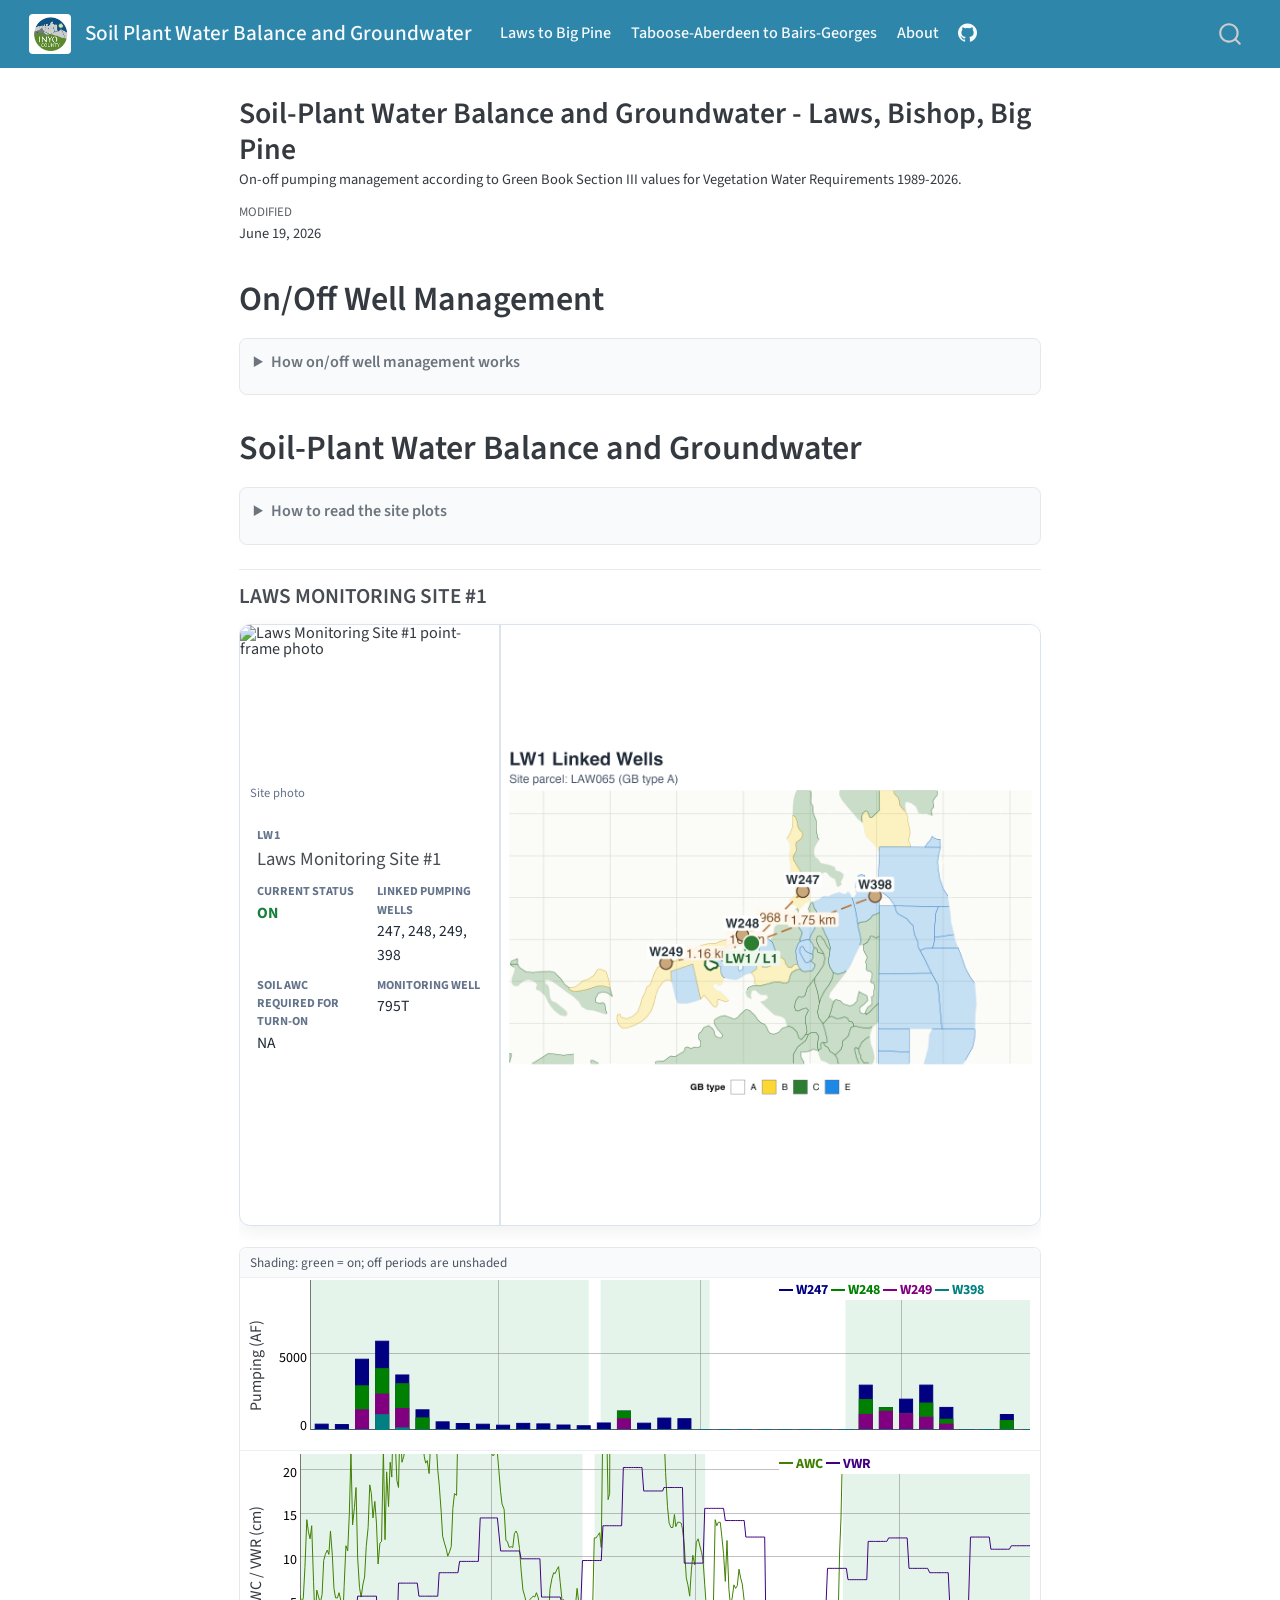
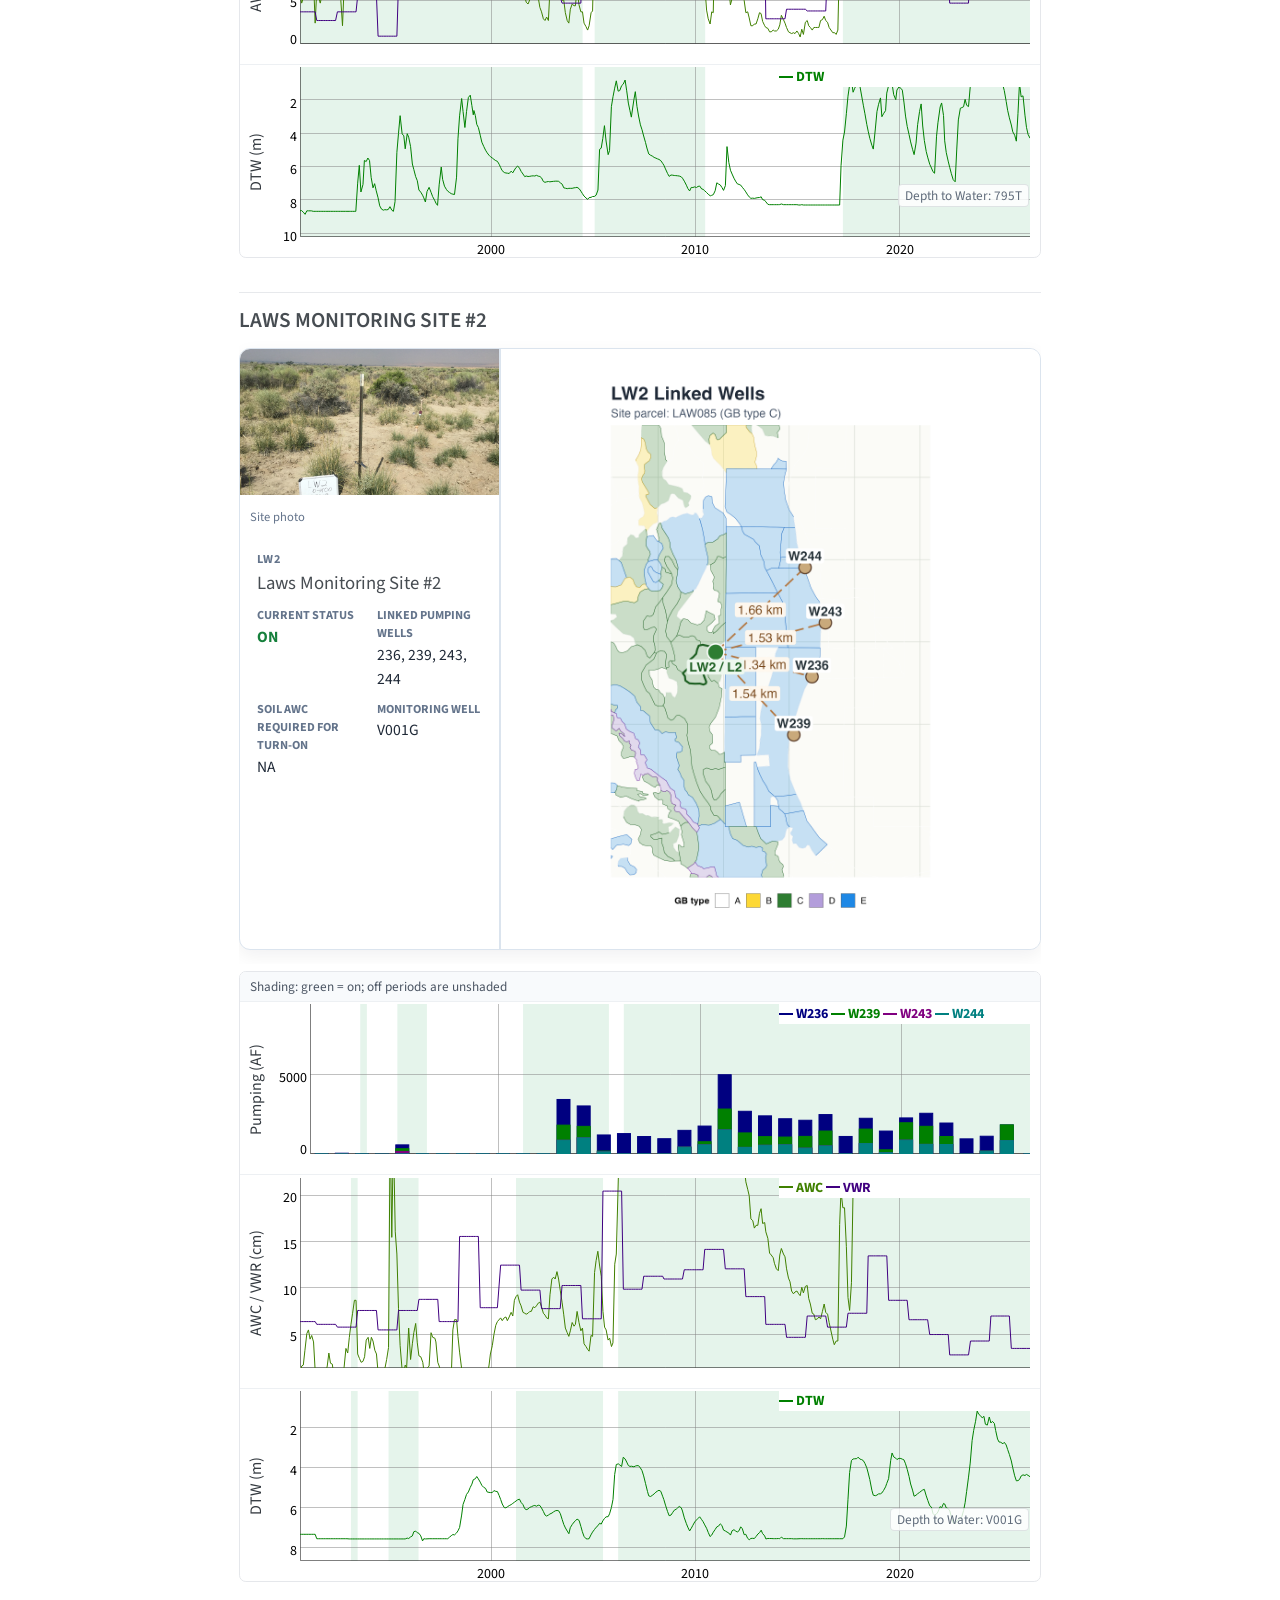
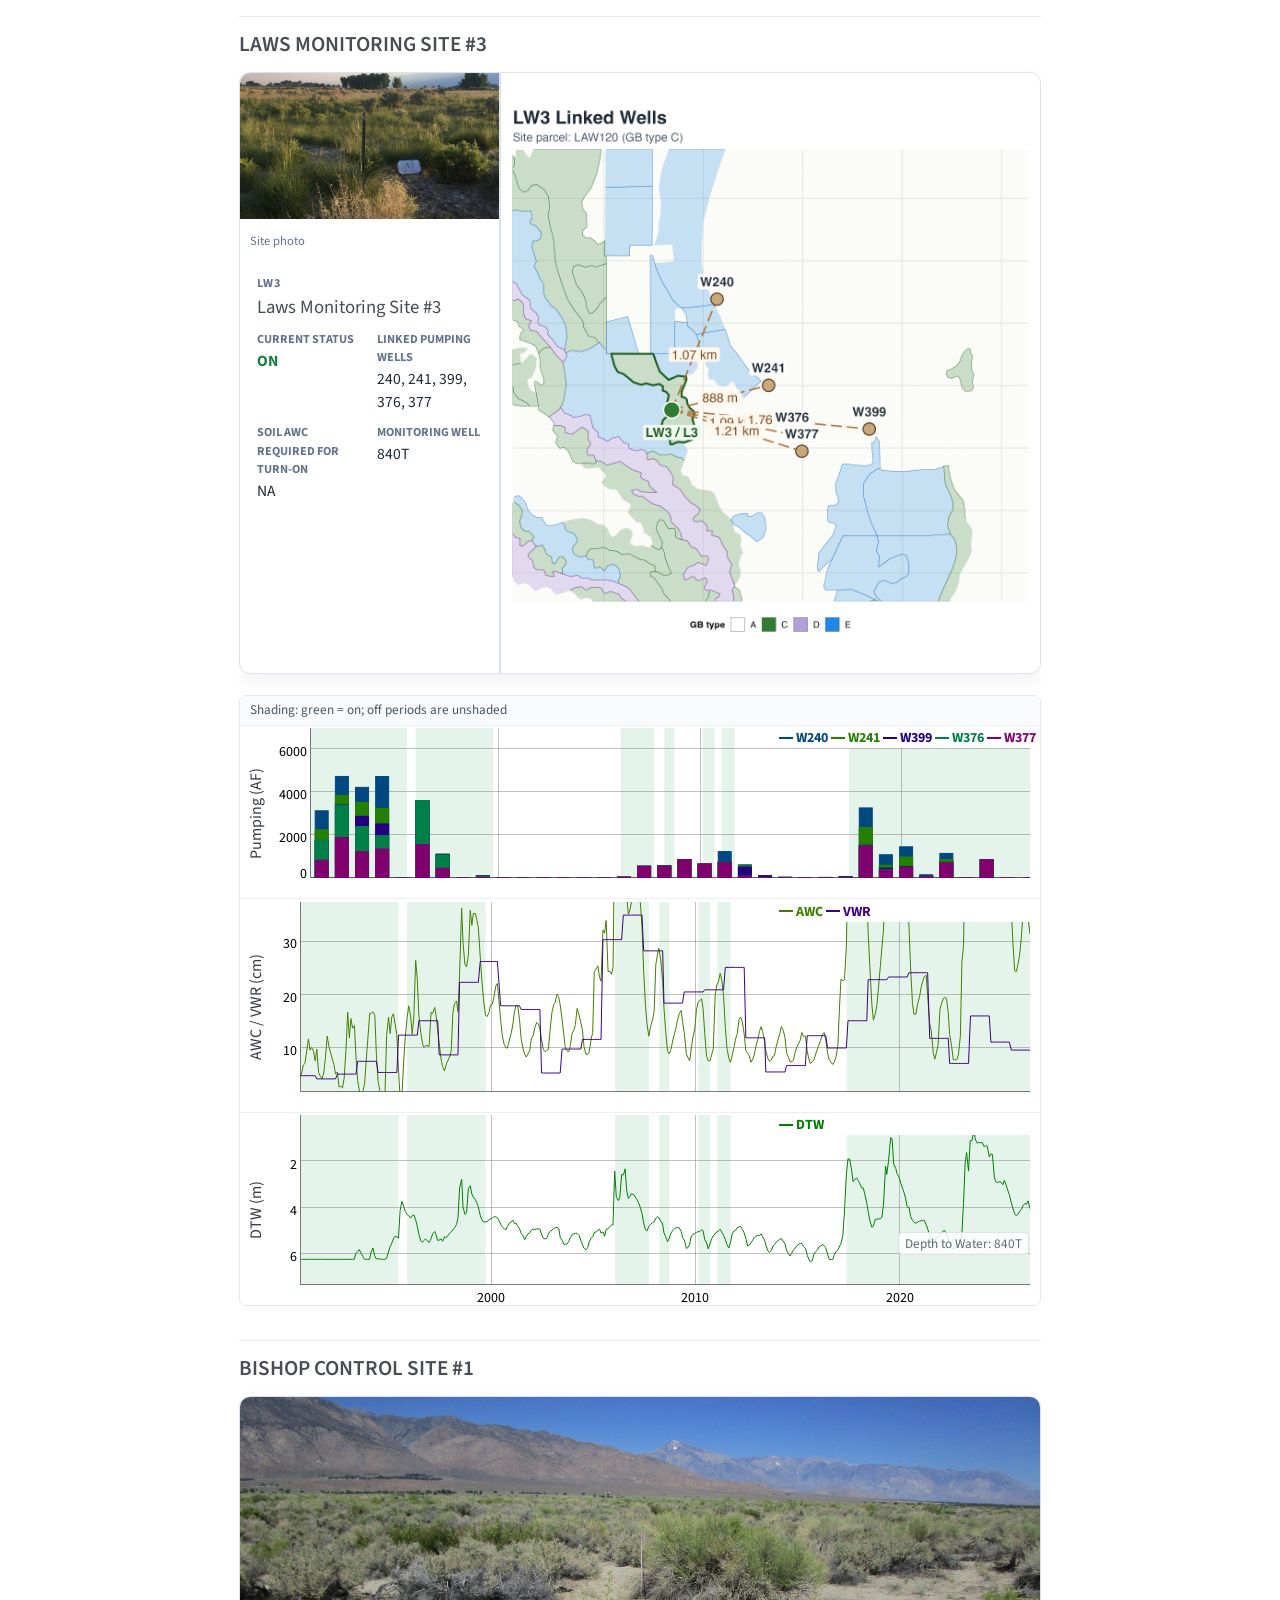
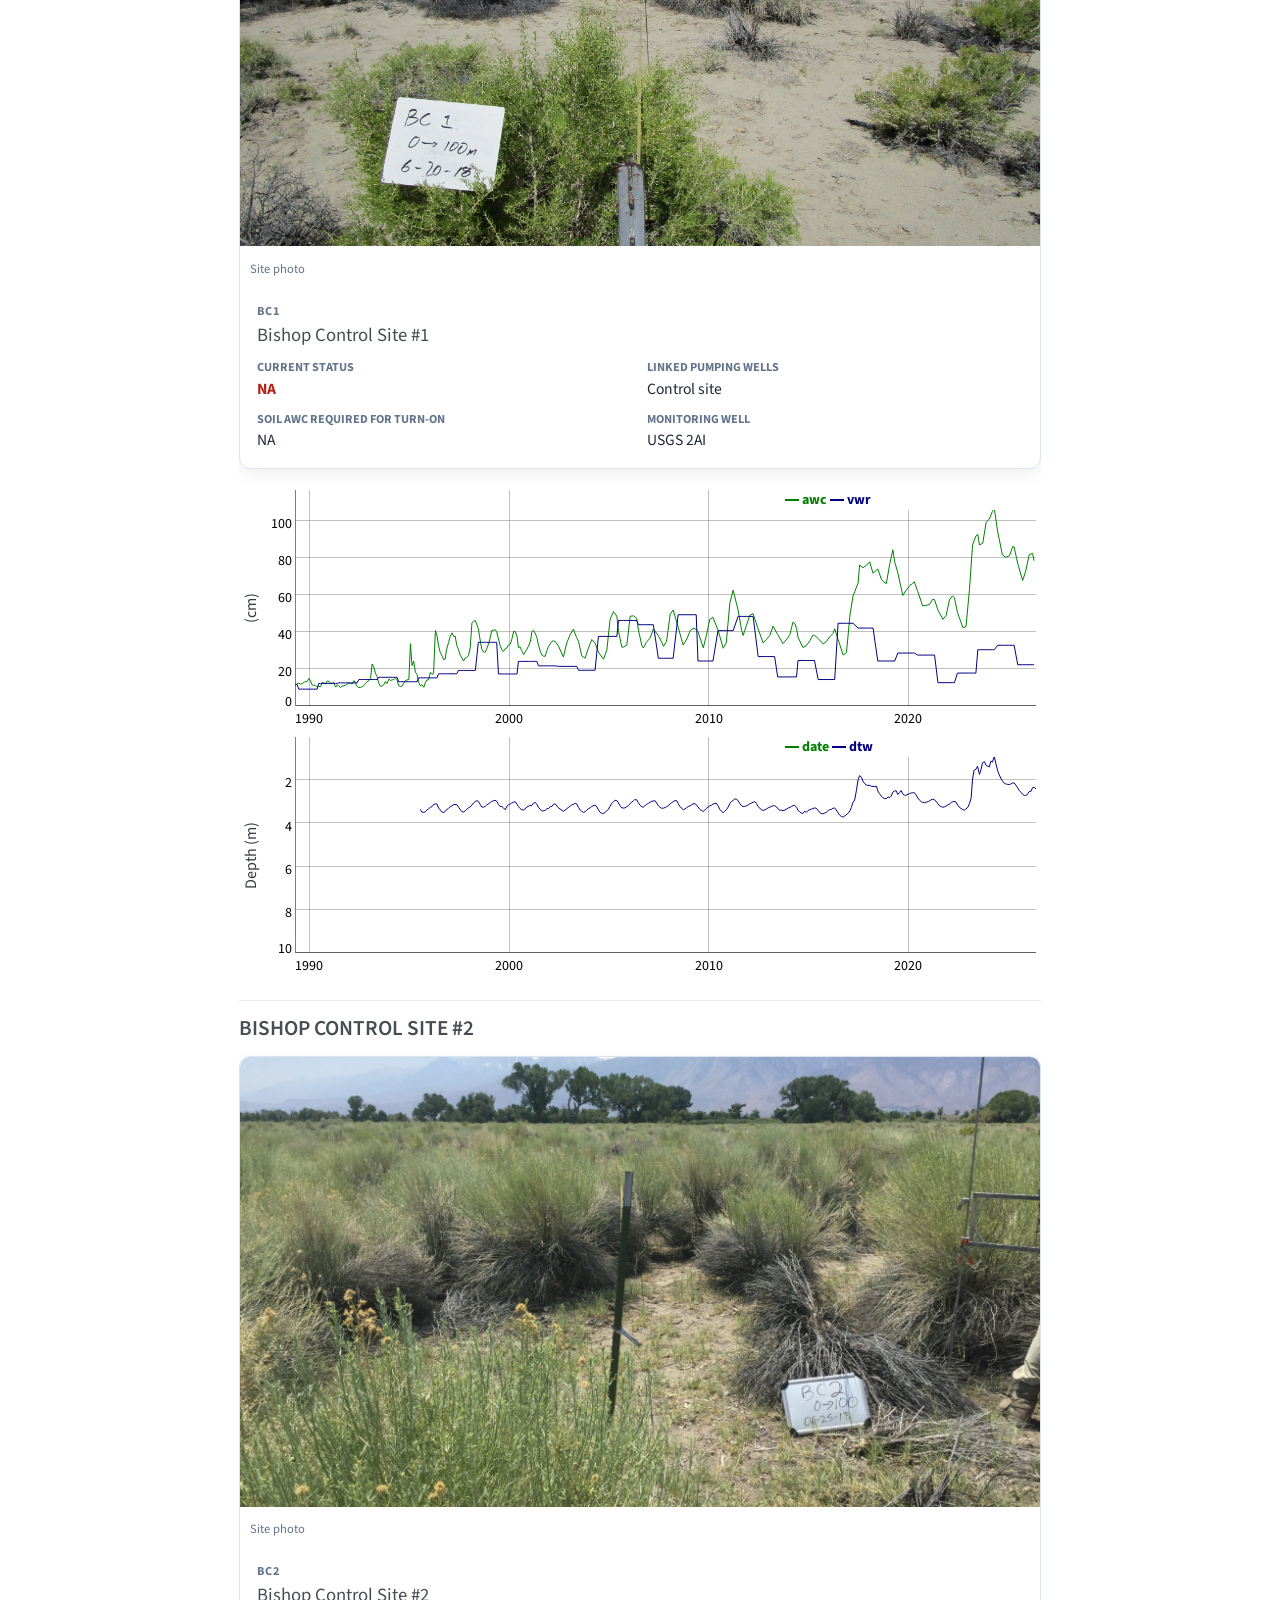
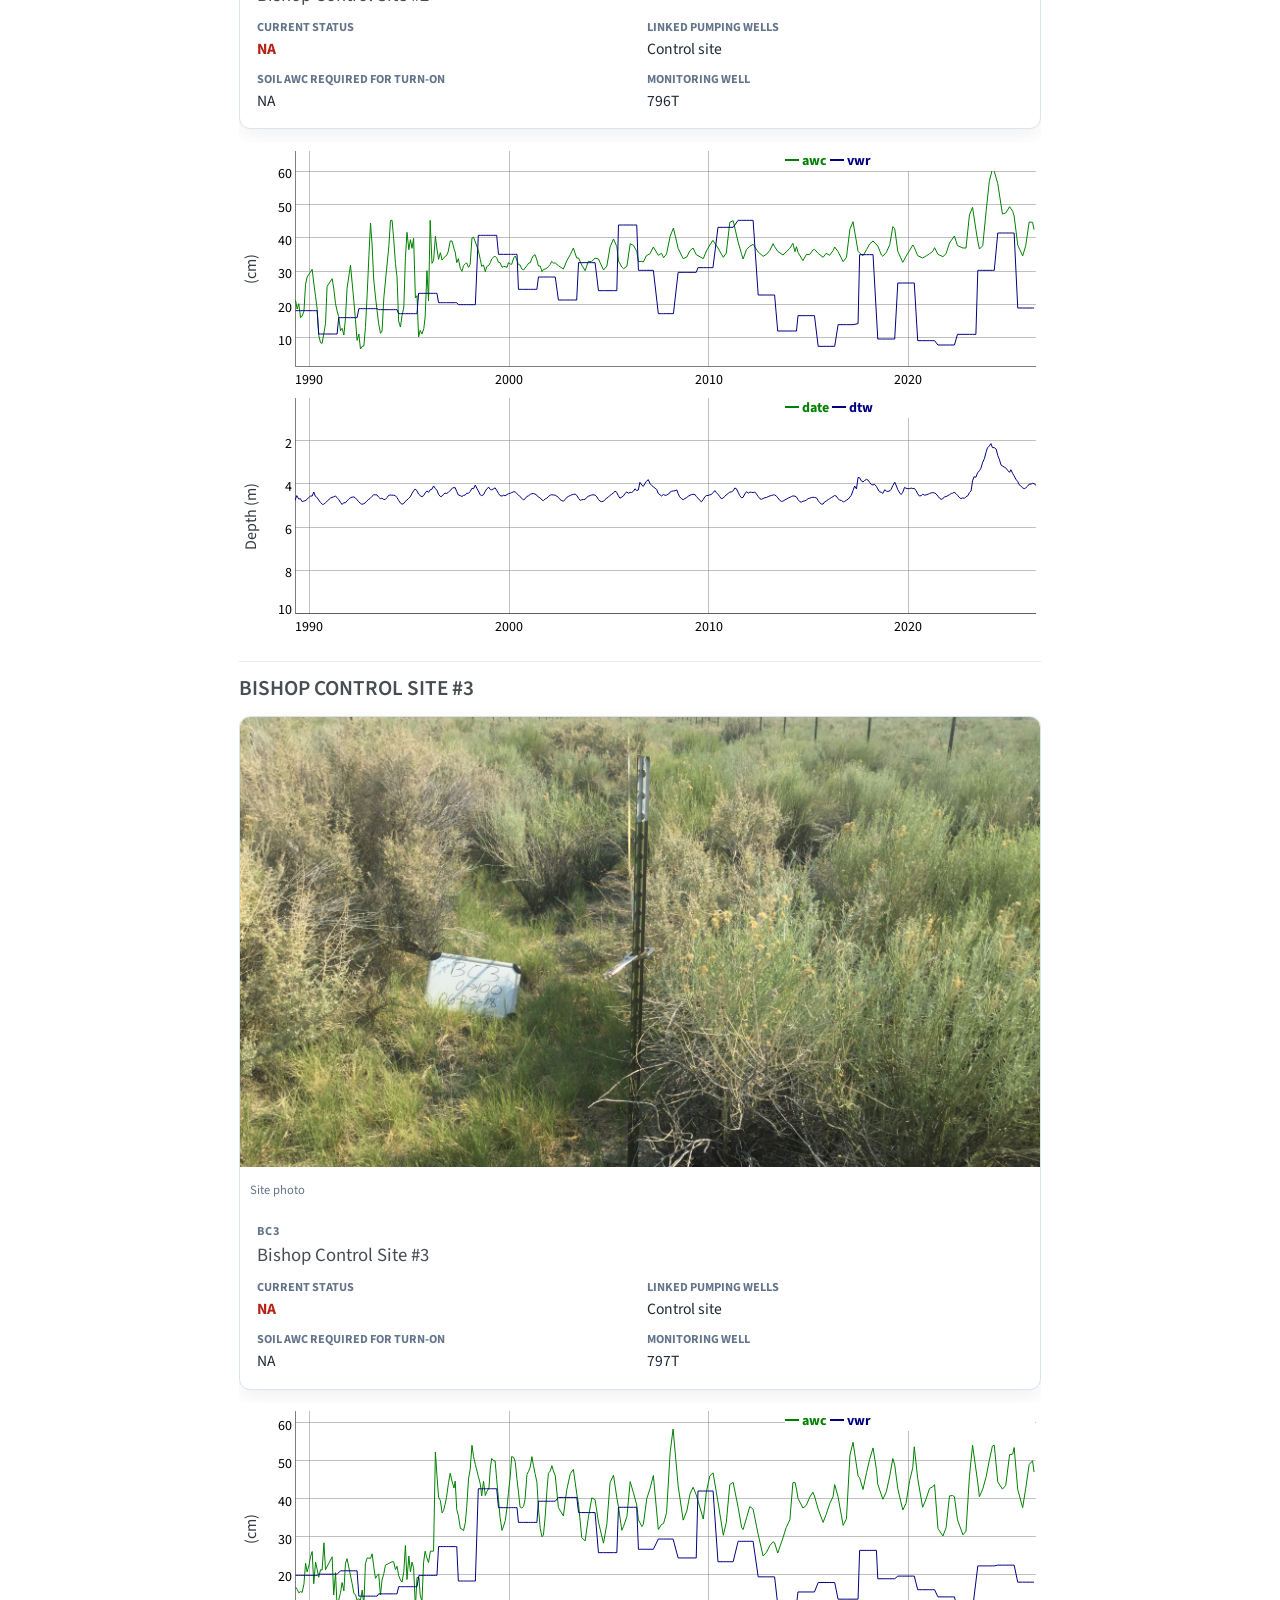
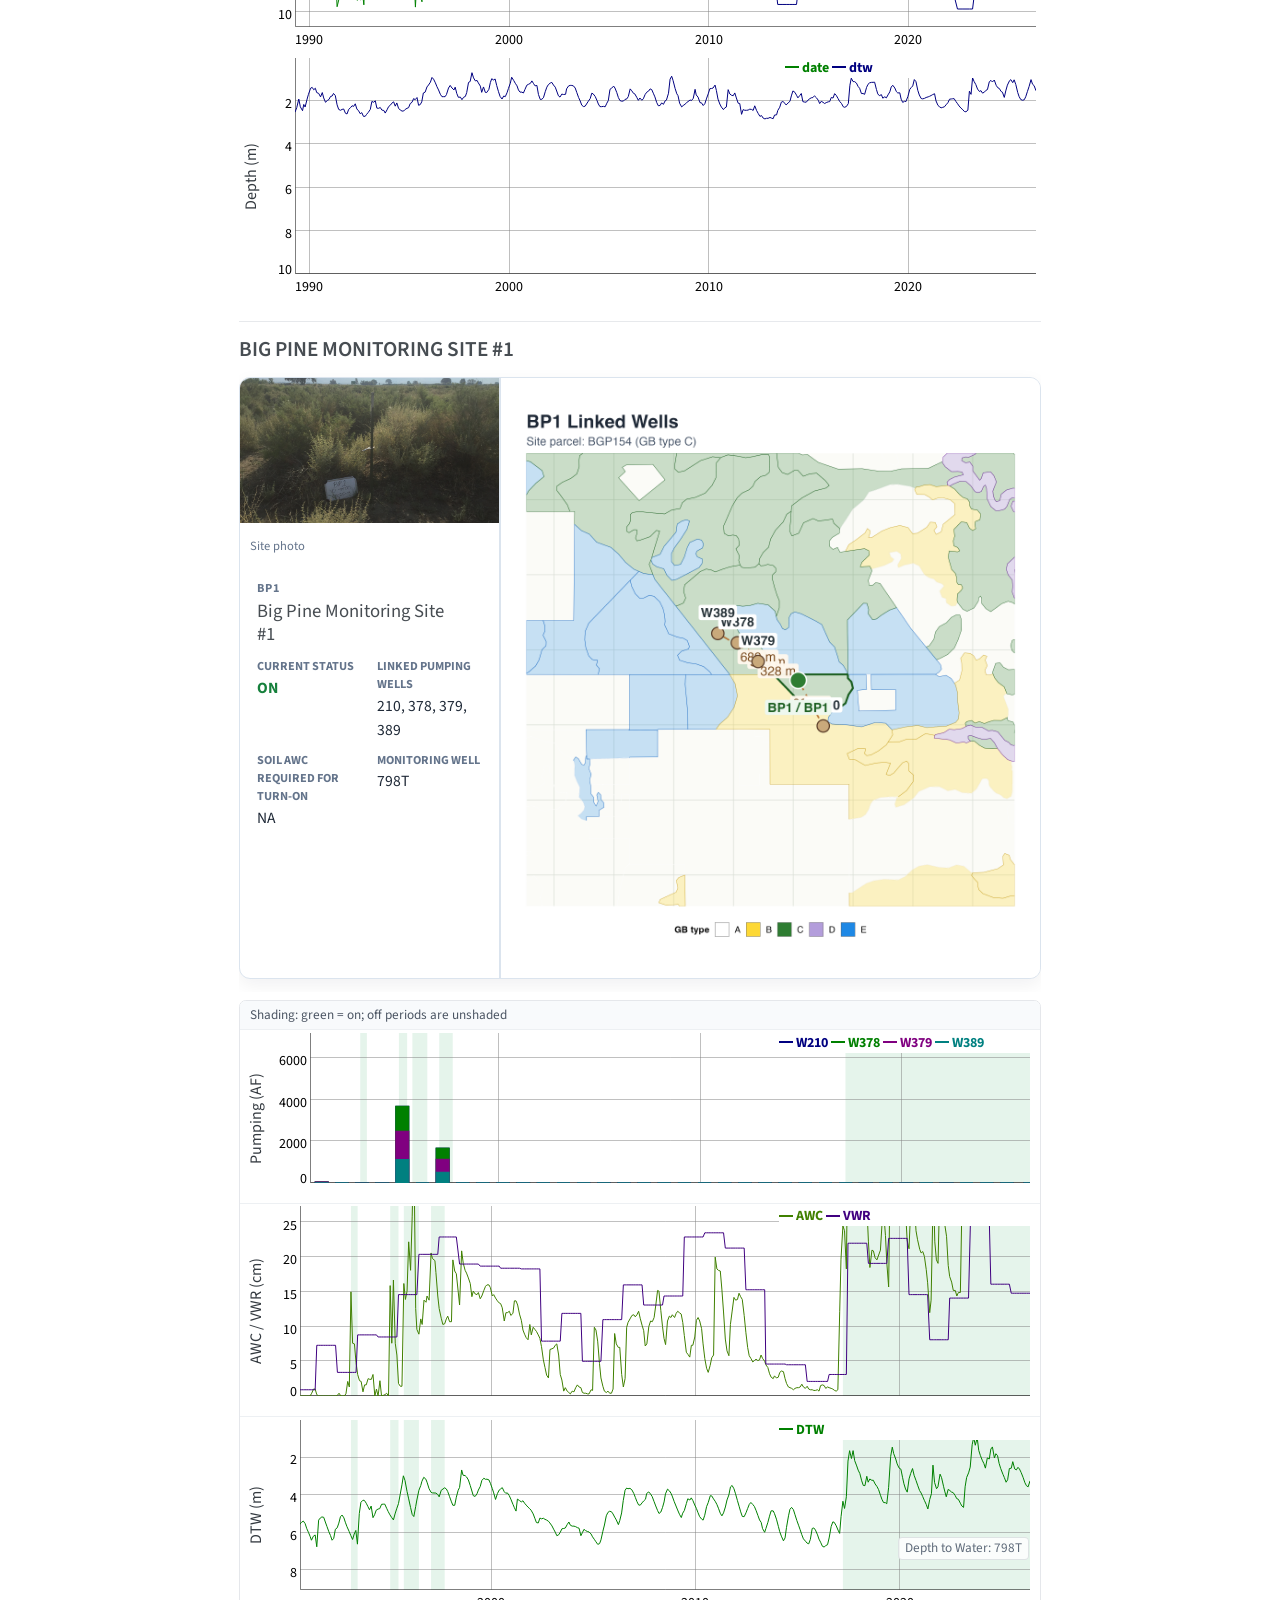
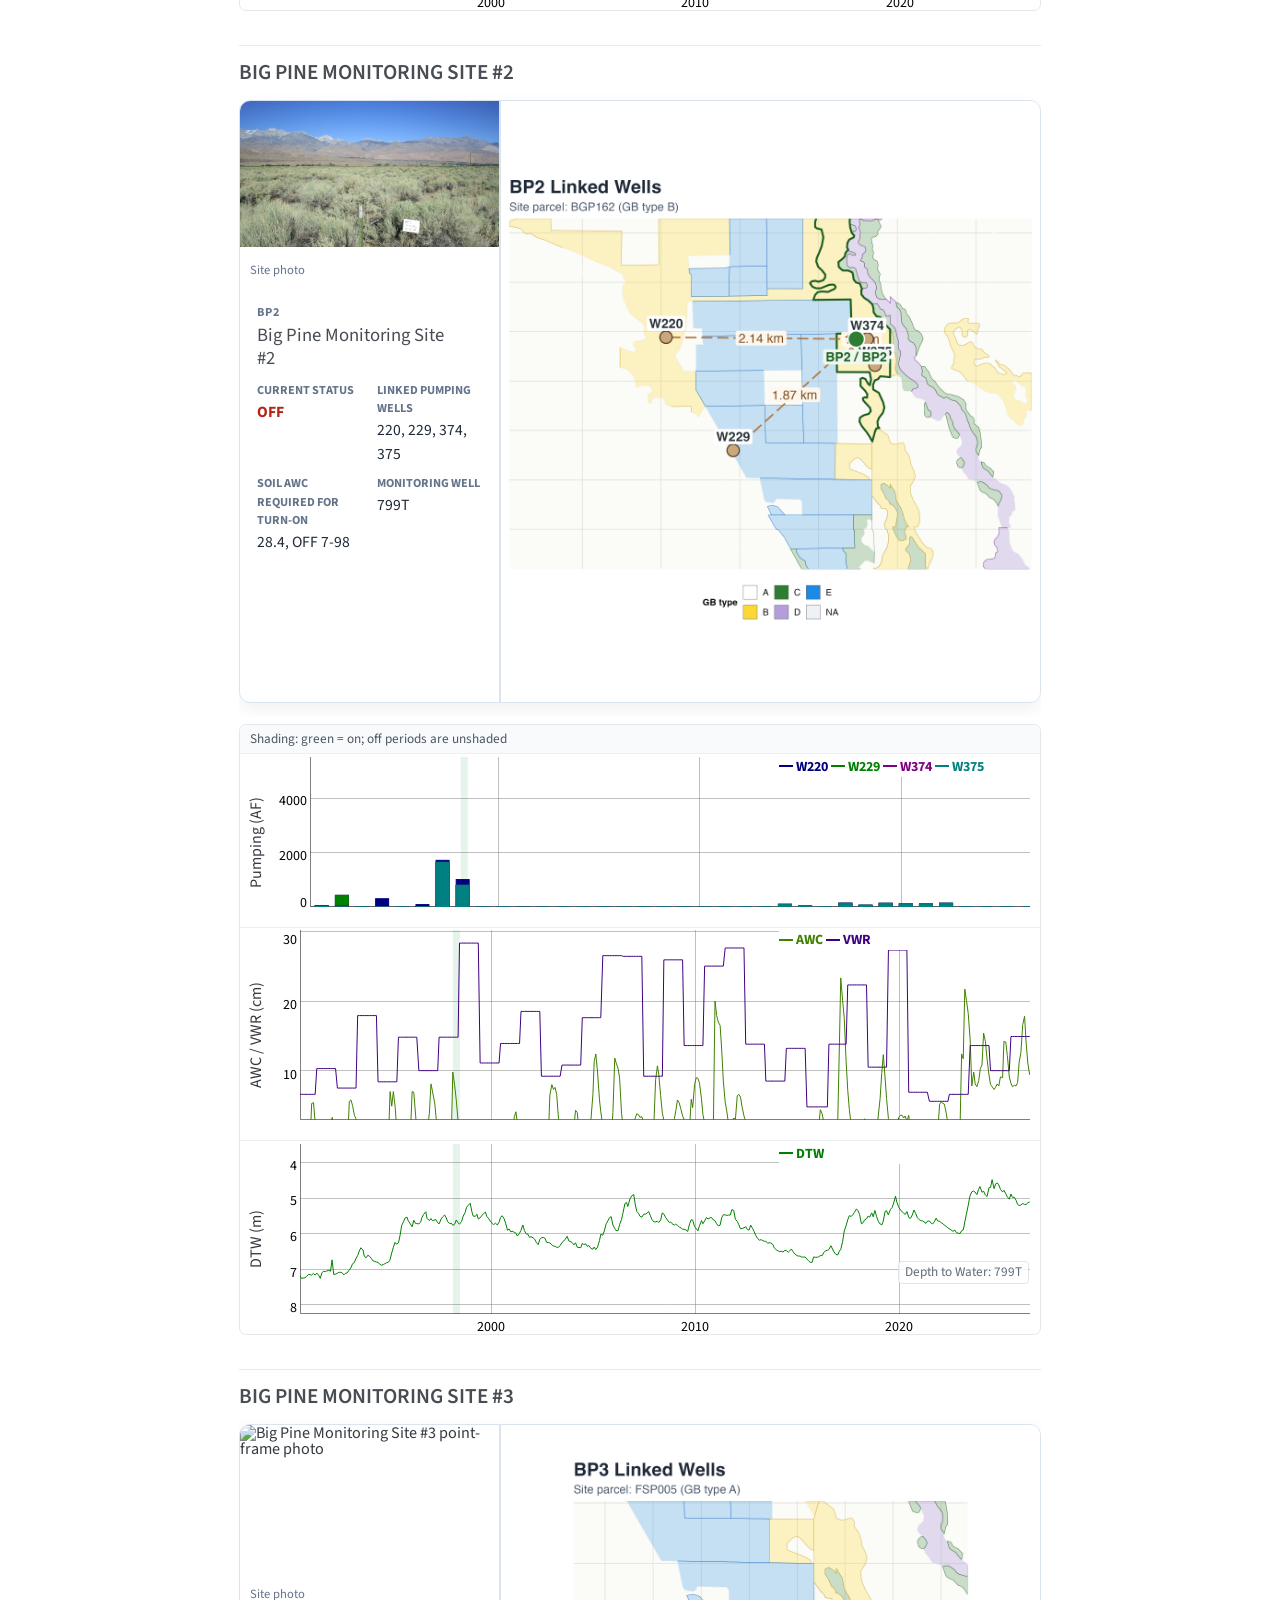
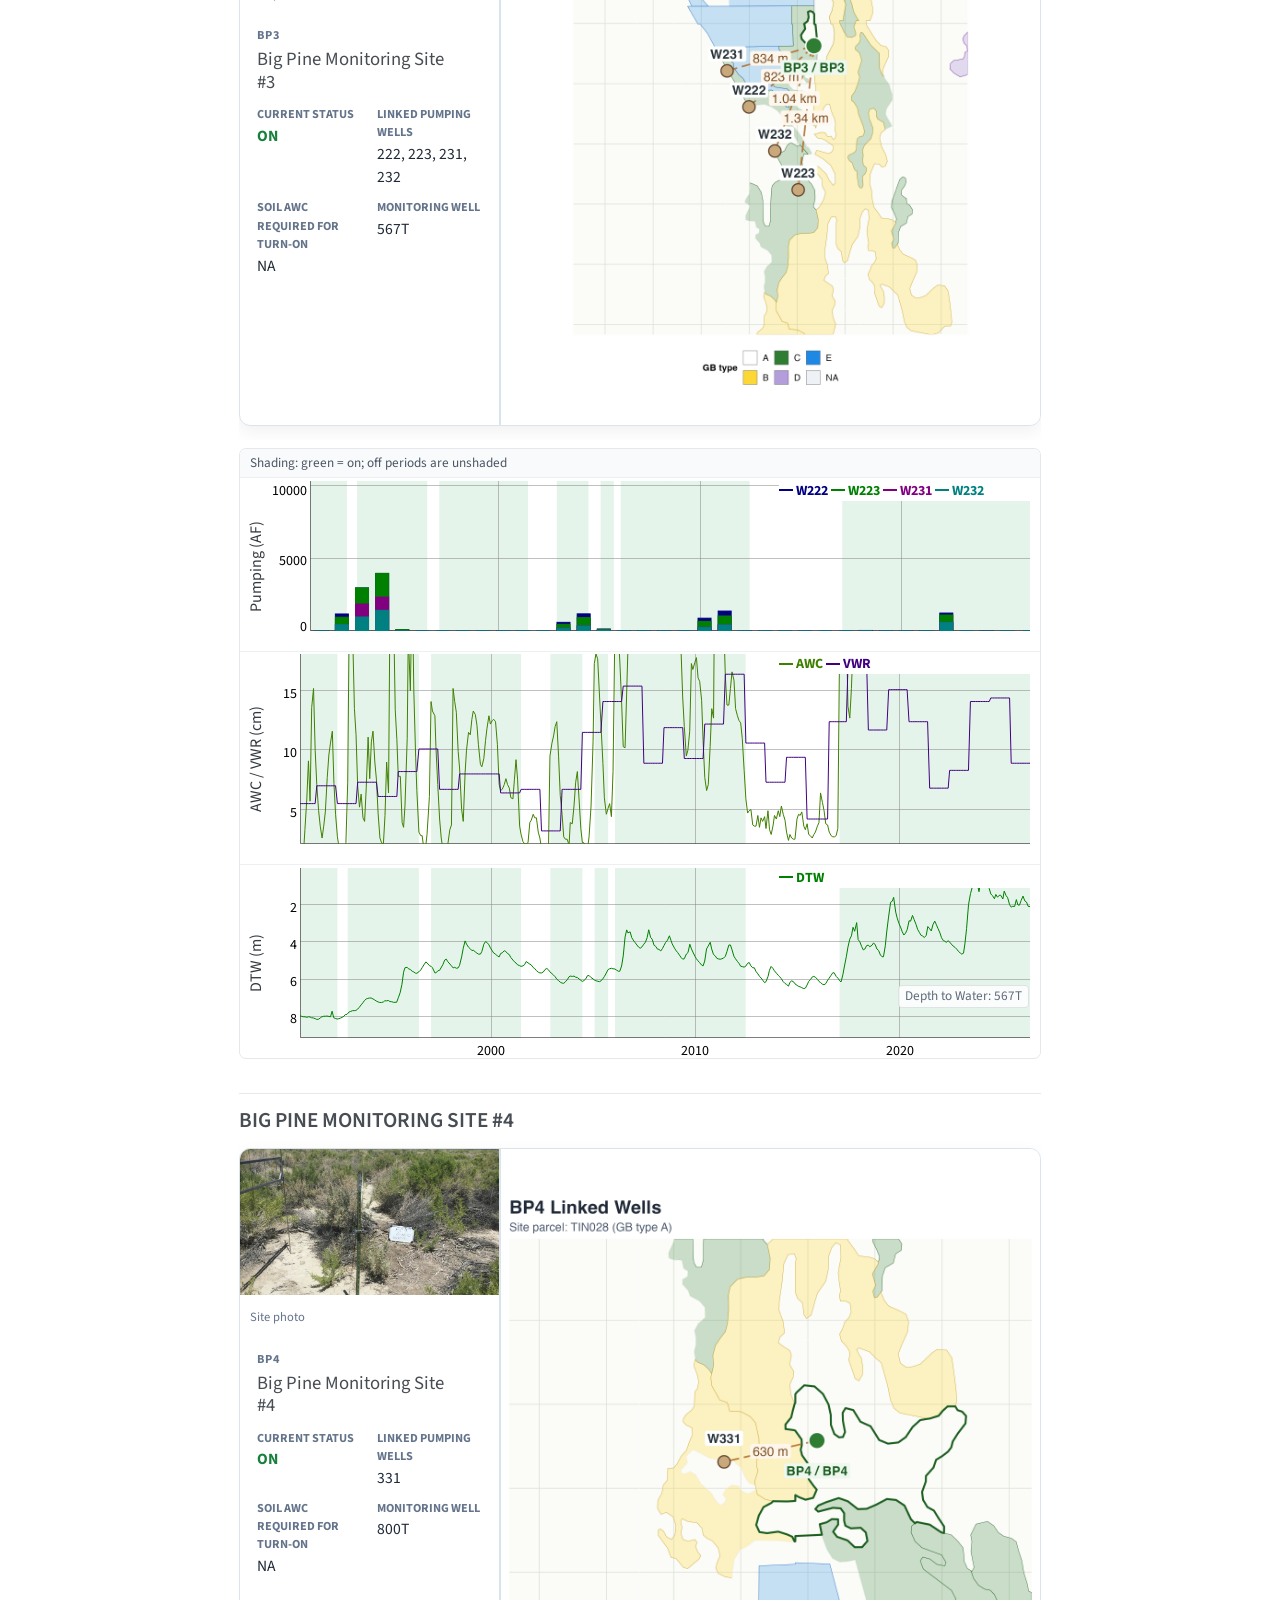
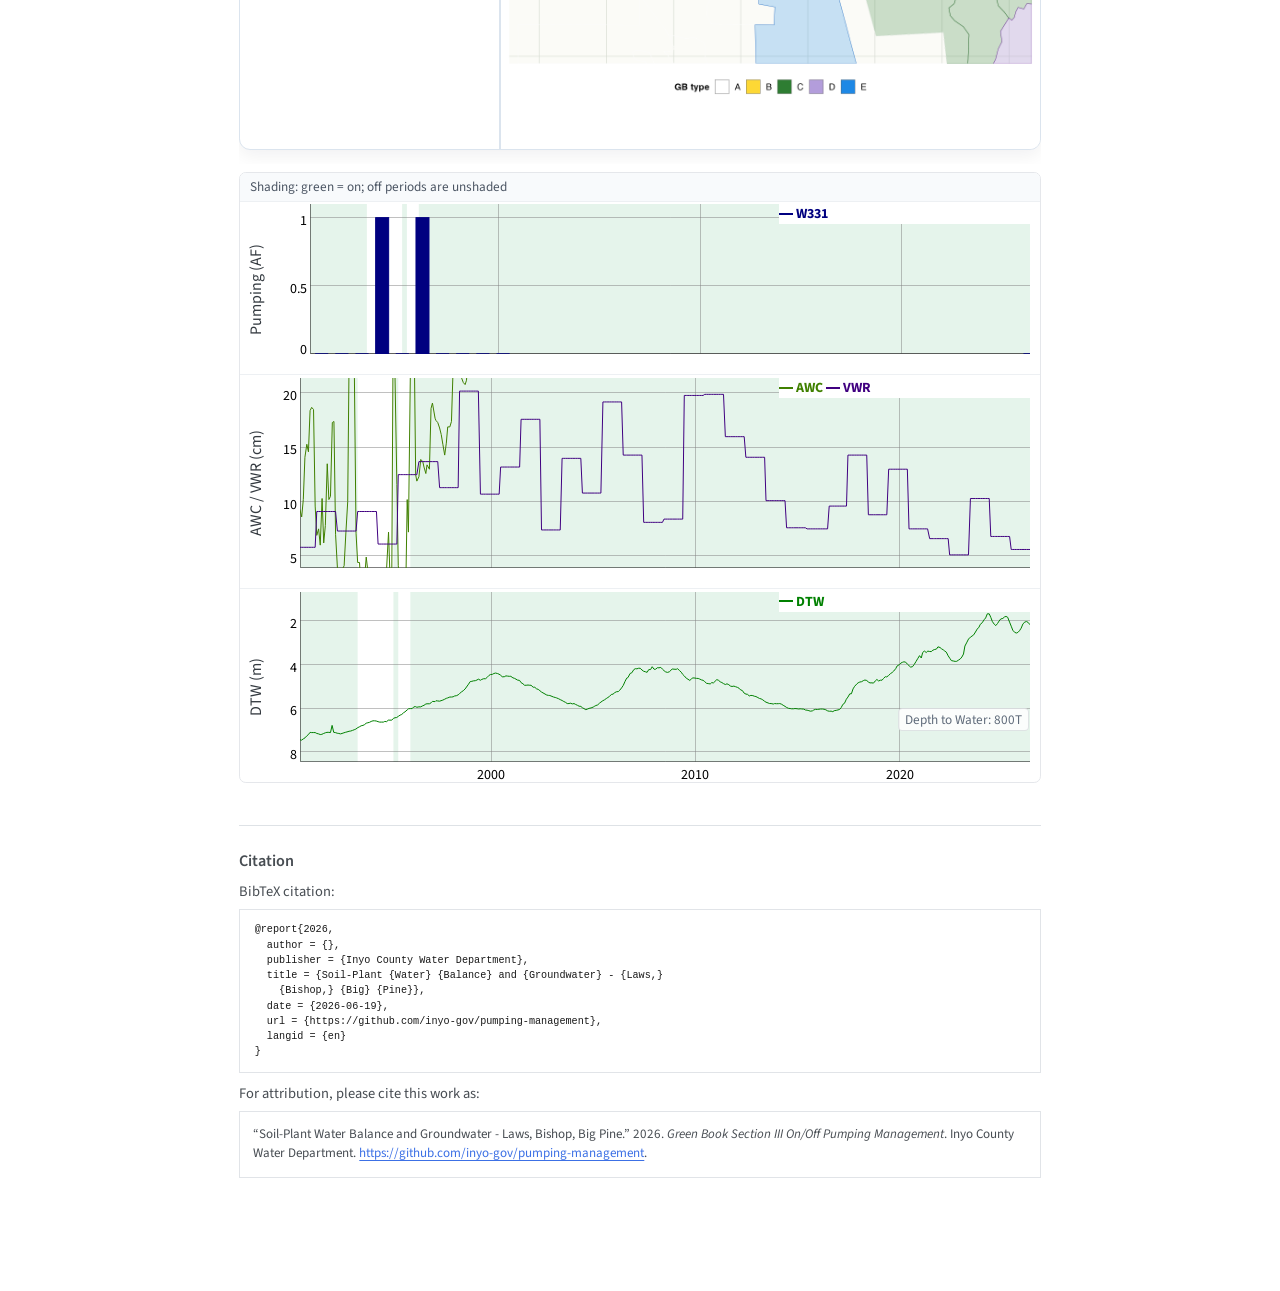
==== commit db6730e3: "Update pumping management site dashboards Co-authored-by: Cursor <cursoragent@cursor.com>" ====
--- a/docs/index.html
+++ b/docs/index.html
@@ -27,6 +27,7 @@
 <script src="site_libs/quarto-search/fuse.min.js"></script>
 <script src="site_libs/quarto-search/quarto-search.js"></script>
 <meta name="quarto:offset" content="./">
+<link href="./images/inyo_logo.png" rel="icon" type="image/png">
 <script src="site_libs/quarto-html/quarto.js" type="module"></script>
 <script src="site_libs/quarto-html/tabsets/tabsets.js" type="module"></script>
 <script src="site_libs/quarto-html/popper.min.js"></script>
@@ -36,7 +37,7 @@
 <link href="site_libs/quarto-html/quarto-syntax-highlighting-ea385d0e468b0dd5ea5bf0780b1290d9.css" rel="stylesheet" id="quarto-text-highlighting-styles">
 <script src="site_libs/bootstrap/bootstrap.min.js"></script>
 <link href="site_libs/bootstrap/bootstrap-icons.css" rel="stylesheet">
-<link href="site_libs/bootstrap/bootstrap-b8e0a70c4aface9ef3581a6292e99da6.min.css" rel="stylesheet" append-hash="true" id="quarto-bootstrap" data-mode="light"><script id="quarto-search-options" type="application/json">{
+<link href="site_libs/bootstrap/bootstrap-a0ae55f294e3a1b4c7324baf7e6c5351.min.css" rel="stylesheet" append-hash="true" id="quarto-bootstrap" data-mode="light"><script id="quarto-search-options" type="application/json">{
   "location": "navbar",
   "copy-button": false,
   "collapse-after": 3,
@@ -63,22 +64,24 @@
     "search-label": "Search"
   }
 }</script><style>html{ scroll-behavior: smooth; }</style>
-<link href="site_libs/htmltools-fill-0.5.8.1/fill.css" rel="stylesheet">
 <script src="site_libs/htmlwidgets-1.6.4/htmlwidgets.js"></script><script src="site_libs/jquery-1.11.1/jquery.min.js"></script><link href="site_libs/dygraphs-1.1.1/dygraph.css" rel="stylesheet">
-<script src="site_libs/dygraphs-1.1.1/dygraph-combined.js"></script><script src="site_libs/dygraphs-1.1.1/shapes.js"></script><script src="site_libs/moment-2.8.4/moment.js"></script><script src="site_libs/moment-timezone-0.2.5/moment-timezone-with-data.js"></script><script src="site_libs/moment-fquarter-1.0.0/moment-fquarter.min.js"></script><script src="site_libs/dygraphs-binding-1.1.1.6/dygraphs.js"></script><script src="site_libs/Dygraph.Plotters.BarChart-1.0/barchart.js"></script><link rel="stylesheet" href="styles.css">
+<script src="site_libs/dygraphs-1.1.1/dygraph-combined.js"></script><script src="site_libs/dygraphs-1.1.1/shapes.js"></script><script src="site_libs/moment-2.8.4/moment.js"></script><script src="site_libs/moment-timezone-0.2.5/moment-timezone-with-data.js"></script><script src="site_libs/moment-fquarter-1.0.0/moment-fquarter.min.js"></script><script src="site_libs/dygraphs-binding-1.1.1.6/dygraphs.js"></script><script src="site_libs/Dygraph.Plugins.Crosshair-1.0/crosshair.js"></script><link href="site_libs/htmltools-fill-0.5.8.1/fill.css" rel="stylesheet">
+<link rel="stylesheet" href="styles.css">
 <meta name="citation_title" content="Soil-Plant Water Balance and Groundwater - Laws, Bishop, Big Pine">
-<meta name="citation_publication_date" content="2026-03-05">
-<meta name="citation_cover_date" content="2026-03-05">
+<meta name="citation_publication_date" content="2026-06-19">
+<meta name="citation_cover_date" content="2026-06-19">
 <meta name="citation_year" content="2026">
 <meta name="citation_fulltext_html_url" content="https://github.com/inyo-gov/pumping-management">
 <meta name="citation_language" content="en">
 <meta name="citation_technical_report_institution" content="Inyo County Water Department">
 </head>
-<body class="nav-fixed quarto-light">
+<body class="nav-fixed fullcontent quarto-light">
 
 <div id="quarto-search-results"></div>
   <header id="quarto-header" class="headroom fixed-top"><nav class="navbar navbar-expand-lg " data-bs-theme="dark"><div class="navbar-container container-fluid">
       <div class="navbar-brand-container mx-auto">
+    <a href="./index.html" class="navbar-brand navbar-brand-logo">
+    <img src="./images/inyo_logo.png" alt="" class="navbar-logo"></a>
     <a class="navbar-brand" href="./index.html">
     <span class="navbar-title">Soil Plant Water Balance and Groundwater</span>
     </a>
@@ -114,30 +117,9 @@
     </nav></header><!-- content --><div id="quarto-content" class="quarto-container page-columns page-rows-contents page-layout-article page-navbar">
 <!-- sidebar -->
 <!-- margin-sidebar -->
-    <div id="quarto-margin-sidebar" class="sidebar margin-sidebar">
-        <nav id="TOC" role="doc-toc" class="toc-active"><h2 id="toc-title">On this page</h2>
-   
-  <ul>
-<li><a href="#onoff-well-management" id="toc-onoff-well-management" class="nav-link active" data-scroll-target="#onoff-well-management">On/Off Well Management</a></li>
-  <li>
-<a href="#soil-plant-water-balance-and-groundwater" id="toc-soil-plant-water-balance-and-groundwater" class="nav-link" data-scroll-target="#soil-plant-water-balance-and-groundwater">Soil-Plant Water Balance and Groundwater</a>
-  <ul class="collapse">
-<li><a href="#laws-monitoring-site-1" id="toc-laws-monitoring-site-1" class="nav-link" data-scroll-target="#laws-monitoring-site-1">LAWS MONITORING SITE #1</a></li>
-  <li><a href="#laws-monitoring-site-2" id="toc-laws-monitoring-site-2" class="nav-link" data-scroll-target="#laws-monitoring-site-2">LAWS MONITORING SITE #2</a></li>
-  <li><a href="#laws-monitoring-site-3" id="toc-laws-monitoring-site-3" class="nav-link" data-scroll-target="#laws-monitoring-site-3">LAWS MONITORING SITE #3</a></li>
-  <li><a href="#bishop-control-site-1" id="toc-bishop-control-site-1" class="nav-link" data-scroll-target="#bishop-control-site-1">BISHOP CONTROL SITE #1</a></li>
-  <li><a href="#bishop-control-site-2" id="toc-bishop-control-site-2" class="nav-link" data-scroll-target="#bishop-control-site-2">BISHOP CONTROL SITE #2</a></li>
-  <li><a href="#bishop-control-site-3" id="toc-bishop-control-site-3" class="nav-link" data-scroll-target="#bishop-control-site-3">BISHOP CONTROL SITE #3</a></li>
-  <li><a href="#big-pine-monitoring-site-1" id="toc-big-pine-monitoring-site-1" class="nav-link" data-scroll-target="#big-pine-monitoring-site-1">BIG PINE MONITORING SITE #1</a></li>
-  <li><a href="#big-pine-monitoring-site-2" id="toc-big-pine-monitoring-site-2" class="nav-link" data-scroll-target="#big-pine-monitoring-site-2">BIG PINE MONITORING SITE #2</a></li>
-  <li><a href="#big-pine-monitoring-site-3" id="toc-big-pine-monitoring-site-3" class="nav-link" data-scroll-target="#big-pine-monitoring-site-3">BIG PINE MONITORING SITE #3</a></li>
-  <li><a href="#big-pine-monitoring-site-4" id="toc-big-pine-monitoring-site-4" class="nav-link" data-scroll-target="#big-pine-monitoring-site-4">BIG PINE MONITORING SITE #4</a></li>
-  </ul>
-</li>
-  </ul></nav>
-    </div>
+    
 <!-- main -->
-<main class="content page-columns page-full" id="quarto-document-content"><header id="title-block-header" class="quarto-title-block default"><div class="quarto-title">
+<main class="content" id="quarto-document-content"><header id="title-block-header" class="quarto-title-block default"><div class="quarto-title">
 <h1 class="title">Soil-Plant Water Balance and Groundwater - Laws, Bishop, Big Pine</h1>
 </div>
 
@@ -155,7 +137,7 @@
     <div>
     <div class="quarto-title-meta-heading">Modified</div>
     <div class="quarto-title-meta-contents">
-      <p class="date-modified">March 5, 2026</p>
+      <p class="date-modified">June 19, 2026</p>
     </div>
   </div>
     
@@ -164,358 +146,523 @@
 
 
 </header><section id="onoff-well-management" class="level1"><h1>On/Off Well Management</h1>
-<p>The Water Agreement and Green Book established protocols for determining the operational status of LADWP pumping wells, based on soil moisture and vegetation measurements. To fulfill monitoring requirements under the Agreement, the Water Department regularly assesses soil moisture content and vegetation leaf area index (in collaboration with LADWP) at 22 permanent sites within wellfields and seven sites in control areas. Soil moisture monitoring occurs monthly, while vegetation monitoring takes place annually in June. Each monitoring site is associated with one or more LADWP pumping wells.</p>
-<p>On July 1st and October 1st, if soil moisture levels are inadequate to support vegetation needs at a site, the linked pumping wells go into off status. They remain offline until soil moisture levels surpass the threshold required by the vegetation at the time the linked wells went into off status. This operational approach is known as the On/Off management strategy.</p>
-<p>Since its inception in 1990, LADWP has frequently maintained numerous wells in the Off status, adhering to subsequent agreements with the County.</p>
-</section><section id="soil-plant-water-balance-and-groundwater" class="level1 page-columns page-full"><h1>Soil-Plant Water Balance and Groundwater</h1>
-<p>Data for each of the permanent monitoring sites (1990-present) is presented in four plots. The first plot includes pumped water from linked production wells. The second includes available water content (AWC) and vegetation water requirements (VWR) over time. The third plot includes the depth to water table (DTW) from the monitoring well on the site. The last plot represents time periods when the site was either in on or off status over the management period.</p>
-<p>The right margin contains a photo of the site, production wells linked to the site, current on/off status, AWC required for well turn-on, and the identity of the associated monitoring well.</p>
+<details><summary>
+How on/off well management works
+</summary><p>The Water Agreement and Green Book establish protocols for determining the operational status of LADWP pumping wells based on soil moisture and vegetation measurements. To fulfill monitoring requirements under the Agreement, the Water Department regularly assesses soil moisture content and vegetation leaf area index, in collaboration with LADWP, at 22 permanent sites within wellfields and seven sites in control areas. Soil moisture monitoring occurs monthly, while vegetation monitoring occurs annually in June. Each monitoring site is associated with one or more LADWP pumping wells.</p>
+<p>On July 1 and October 1, if soil moisture levels are inadequate to support vegetation needs at a site, the linked pumping wells are placed in off status. They remain offline until soil moisture levels exceed the threshold required by the vegetation at the time the linked wells entered off status. This operational approach is known as the on/off management strategy.</p>
+<p>Since the strategy began in 1990, LADWP has frequently maintained numerous wells in off status, consistent with subsequent agreements with the County.</p>
+</details></section><section id="soil-plant-water-balance-and-groundwater" class="level1"><h1>Soil-Plant Water Balance and Groundwater</h1>
+<details><summary>
+How to read the site plots
+</summary><p>Data for each permanent monitoring site (1990-present) are presented in three linked plots. The first plot shows pumping from linked production wells. The second shows available water content (AWC) and vegetation water requirements (VWR) over time. The third shows depth to water (DTW) from the associated monitoring well. Green shading marks periods when the site was in on status; off periods are unshaded.</p>
+<p>Each site starts with a compact card showing the site photo, linked production wells, current on/off status, AWC required for well turn-on, and the associated monitoring well.</p>
 <p><strong>Instructions</strong></p>
 <ul>
 <li>
-<code>Zoom out</code>: Double click on a plot to zoom out to the full time series extent.</li>
+<code>Zoom out</code>: Double-click a plot to return to the full time-series extent.</li>
 <li>
-<code>Data point highlighting</code>: Move cursor over the plot to display data values in the legend.</li>
+<code>Data point highlighting</code>: Move the cursor over a plot to display data values in the legend.</li>
 <li>
-<code>Pan</code>: Use slider range selector to display custom time periods.</li>
+<code>Zoom in</code>: Drag horizontally to select a time period or vertically to select a custom y-axis range.</li>
 <li>
-<code>Zoom in</code>: Drag horizontally to select time period or drag vertically to select a custom y-axis range.</li>
-<li>
-<code>Grouped Selection</code>: Selection in any plot will update all plots with this selection.</li>
-</ul>
-<section id="laws-monitoring-site-1" class="level3 page-columns page-full"><h3 class="anchored" data-anchor-id="laws-monitoring-site-1">LAWS MONITORING SITE #1</h3>
-<div class="cell">
-<div class="cell-output-display">
-<div class="dygraphs html-widget html-fill-item" id="htmlwidget-3fbeaf787ebde0b61b7e" style="width:100%;height:278px;"></div>
-<script type="application/json" data-for="htmlwidget-3fbeaf787ebde0b61b7e">{"x":{"attrs":{"axes":{"x":{"pixelsPerLabel":60,"drawAxis":true},"y":{"valueRange":[0,9915.15],"drawAxis":true}},"series":{"W247":{"axis":"y","plotter":"/**\n * Bar Chart plotter is adapted from http://dygraphs.com/tests/plotters.html\n */\nfunction stackedBarPlotter(e) {\n  //extracting and reducing the Dygraph.stackPoints_ function\n  stackPoints = function(points, cumulativeYval, seriesExtremes, fillMethod) {\n    var lastXval = null;\n    var prevPoint = null;\n    var nextPoint = null;\n    var nextPointIdx = -1;\n  \n    // Find the next stackable point starting from the given index.\n    var updateNextPoint = function(idx) {\n      // If we've previously found a non-NaN point and haven't gone past it yet,\n      // just use that.\n      if (nextPointIdx >= idx) return;\n  \n      // We haven't found a non-NaN point yet or have moved past it,\n      // look towards the right to find a non-NaN point.\n      for (var j = idx; j < points.length; ++j) {\n        // Clear out a previously-found point (if any) since it's no longer\n        // valid, we shouldn't use it for interpolation anymore.\n        nextPoint = null;\n        if (!isNaN(points[j].yval) && points[j].yval !== null) {\n          nextPointIdx = j;\n          nextPoint = points[j];\n          break;\n        }\n      }\n    };\n  \n    for (var i = 0; i < points.length; ++i) {\n      var point = points[i];\n      var xval = point.xval;\n      if (cumulativeYval[xval] === undefined) {\n        cumulativeYval[xval] = 0;\n      }\n  \n      var actualYval = point.yval;\n      if (isNaN(actualYval) || actualYval === null) {\n        if(fillMethod == 'none') {\n          actualYval = 0;\n        } else {\n          // Interpolate/extend for stacking purposes if possible.\n          updateNextPoint(i);\n          if (prevPoint && nextPoint && fillMethod != 'none') {\n            // Use linear interpolation between prevPoint and nextPoint.\n            actualYval = prevPoint.yval + (nextPoint.yval - prevPoint.yval) *\n                ((xval - prevPoint.xval) / (nextPoint.xval - prevPoint.xval));\n          } else if (prevPoint && fillMethod == 'all') {\n            actualYval = prevPoint.yval;\n          } else if (nextPoint && fillMethod == 'all') {\n            actualYval = nextPoint.yval;\n          } else {\n            actualYval = 0;\n          }\n        }\n      } else {\n        prevPoint = point;\n      }\n  \n      var stackedYval = cumulativeYval[xval];\n      if (lastXval != xval) {\n        // If an x-value is repeated, we ignore the duplicates.\n        stackedYval += actualYval;\n        cumulativeYval[xval] = stackedYval;\n      }\n      lastXval = xval;\n  \n      point.yval_stacked = stackedYval;\n      \n      if (stackedYval > seriesExtremes[1]) {\n        seriesExtremes[1] = stackedYval;\n      }\n      if (stackedYval < seriesExtremes[0]) {\n        seriesExtremes[0] = stackedYval;\n      }\n  \n    }\n  };\n  \n  // BEGIN HEADER BLOCK\n  // This first block can be copied to other plotters to capture the group \n  var g = e.dygraph;\n  \n  var group;\n  var groupIdx = [];\n  var sets = [];\n  var allSets = e.allSeriesPoints;\n  var minIdx = Infinity;\n  var setName = e.setName;\n  var setNames = g.getLabels().slice(1);\n  var groupSetNames = [];\n  var fillColors = [];\n  var strokeColors = g.getColors();\n  // this next one we use further down, but will be populated in a decreasing loop,\n  // so we'll establish the size in this forward loop so it has the structure to accept\n  // later on.\n  var seriesExtremes = [];\n  \n  var currGroup = g.attr_(\"group\", setName);\n  \n  for (var setIdx = 0; setIdx < allSets.length; setIdx++) {\n    // get the name and group of the current setIdx\n    setName = setNames[setIdx];\n    group = g.attr_(\"group\", setName);\n\n    if (group === currGroup) {\n      //save the indv index and the points\n      groupIdx.push(setIdx);\n      sets.push(allSets[setIdx]);\n      groupSetNames.push(setName);\n      fillColors.push(strokeColors[setIdx]);\n     \n      // the aforementioned stuff for later on \n      var tmpExtremes = [];\n      tmpExtremes[0] = Infinity;\n      tmpExtremes[1] = -Infinity;\n      \n      seriesExtremes.push(tmpExtremes);\n      \n      // capturing the min indx helps to ensure we don't render the plotter\n      // multiple times\n      if (setIdx < minIdx) minIdx = setIdx;\n    }\n  }\n  \n  // We'll employ the plotter only on the first of the group\n  if (e.seriesIndex !== minIdx) return;\n  // END HEADER BLOCK\n  \n  var ctx = e.drawingContext;\n  var axis = g.attr_(\"axis\", e.setName);\n  var y_bottom = g.toDomYCoord(0, axis == \"y2\" ? 1 : 0);\n\n  // Find the minimum separation between x-values.\n  // This determines the bar width.\n  var min_sep = Infinity;\n  var points = sets[0];\n  \n  for (var i = 1; i < points.length; i++) {\n    var sep = points[i].canvasx - points[i - 1].canvasx;\n    if (sep < min_sep) min_sep = sep;\n  }\n  var bar_width = Math.floor(2.0 / 3 * min_sep);\n\n  // set up cumulative records\n  var cumulativeYval = [];\n  var packed = g.gatherDatasets_(g.rolledSeries_, null);\n  var extremes = packed.extremes;\n  var seriesName;\n  \n  for (var j = sets.length - 1; j >= 0; j--) {\n    points = sets[j];\n    seriesName = groupSetNames[j]; \n    \n    //  stack the data \n    stackPoints(points, cumulativeYval, seriesExtremes[j],\n          g.getBooleanOption(\"stackedGraphNaNFill\"));\n    \n    extremes[seriesName] = seriesExtremes[j];\n  }\n   \n  // There is currently no way to update the axes height from inside the plotter...\n  // Will have to wait until update can be made to underlying dygraphs lib\n  // Preferring to do issue or pull request to main library on github instead of modifying here\n  // g.computeYAxisRanges_(extremes);\n  // g.layout_.setYAxes(g.axes_);\n  \n  var currSetName;\n  var logscale;\n  var connectSeparated;\n    \n  // Do the actual plotting.\n  for (var j = 0; j < sets.length; j++) {\n    currSetName = groupSetNames[j];\n    connectSeparated = g.getOption('connectSeparatedPoints', currSetName);\n    logscale = g.attributes_.getForSeries(\"logscale\", currSetName);\n    \n    axis = g.axisPropertiesForSeries(currSetName);\n    \n    points = sets[j];\n    \n    for (var i = 0; i < points.length; i++) {\n      var point = points[i];\n      \n      var yval = point.yval;\n      \n      point.y_stacked = DygraphLayout.calcYNormal_(\n          axis, point.yval_stacked, logscale);\n          \n      if (yval !== null && !isNaN(yval)) {\n        yval = point.yval_stacked;\n      }\n      if (yval === null) {\n        yval = NaN;\n        if (!connectSeparated) {\n          point.yval = NaN;\n        }\n      }\n      point.y = DygraphLayout.calcYNormal_(axis, yval, logscale);\n    \n      point.canvasx = g.plotter_.area.w * point.x + g.plotter_.area.x;\n      point.canvasy = g.plotter_.area.h * point.y + g.plotter_.area.y;\n      \n      var center_x = point.canvasx;\n      \n      ctx.fillStyle = fillColors[j];\n      ctx.strokeStyle = fillColors[j];\n    \n      ctx.fillRect(center_x - bar_width / 2, point.canvasy,\n        bar_width, y_bottom - point.canvasy);\n    \n      ctx.strokeRect(center_x - bar_width / 2, point.canvasy,\n        bar_width, y_bottom - point.canvasy);\n    }\n  }\n}","group":"W247W248W249W398"},"W248":{"axis":"y","plotter":"/**\n * Bar Chart plotter is adapted from http://dygraphs.com/tests/plotters.html\n */\nfunction stackedBarPlotter(e) {\n  //extracting and reducing the Dygraph.stackPoints_ function\n  stackPoints = function(points, cumulativeYval, seriesExtremes, fillMethod) {\n    var lastXval = null;\n    var prevPoint = null;\n    var nextPoint = null;\n    var nextPointIdx = -1;\n  \n    // Find the next stackable point starting from the given index.\n    var updateNextPoint = function(idx) {\n      // If we've previously found a non-NaN point and haven't gone past it yet,\n      // just use that.\n      if (nextPointIdx >= idx) return;\n  \n      // We haven't found a non-NaN point yet or have moved past it,\n      // look towards the right to find a non-NaN point.\n      for (var j = idx; j < points.length; ++j) {\n        // Clear out a previously-found point (if any) since it's no longer\n        // valid, we shouldn't use it for interpolation anymore.\n        nextPoint = null;\n        if (!isNaN(points[j].yval) && points[j].yval !== null) {\n          nextPointIdx = j;\n          nextPoint = points[j];\n          break;\n        }\n      }\n    };\n  \n    for (var i = 0; i < points.length; ++i) {\n      var point = points[i];\n      var xval = point.xval;\n      if (cumulativeYval[xval] === undefined) {\n        cumulativeYval[xval] = 0;\n      }\n  \n      var actualYval = point.yval;\n      if (isNaN(actualYval) || actualYval === null) {\n        if(fillMethod == 'none') {\n          actualYval = 0;\n        } else {\n          // Interpolate/extend for stacking purposes if possible.\n          updateNextPoint(i);\n          if (prevPoint && nextPoint && fillMethod != 'none') {\n            // Use linear interpolation between prevPoint and nextPoint.\n            actualYval = prevPoint.yval + (nextPoint.yval - prevPoint.yval) *\n                ((xval - prevPoint.xval) / (nextPoint.xval - prevPoint.xval));\n          } else if (prevPoint && fillMethod == 'all') {\n            actualYval = prevPoint.yval;\n          } else if (nextPoint && fillMethod == 'all') {\n            actualYval = nextPoint.yval;\n          } else {\n            actualYval = 0;\n          }\n        }\n      } else {\n        prevPoint = point;\n      }\n  \n      var stackedYval = cumulativeYval[xval];\n      if (lastXval != xval) {\n        // If an x-value is repeated, we ignore the duplicates.\n        stackedYval += actualYval;\n        cumulativeYval[xval] = stackedYval;\n      }\n      lastXval = xval;\n  \n      point.yval_stacked = stackedYval;\n      \n      if (stackedYval > seriesExtremes[1]) {\n        seriesExtremes[1] = stackedYval;\n      }\n      if (stackedYval < seriesExtremes[0]) {\n        seriesExtremes[0] = stackedYval;\n      }\n  \n    }\n  };\n  \n  // BEGIN HEADER BLOCK\n  // This first block can be copied to other plotters to capture the group \n  var g = e.dygraph;\n  \n  var group;\n  var groupIdx = [];\n  var sets = [];\n  var allSets = e.allSeriesPoints;\n  var minIdx = Infinity;\n  var setName = e.setName;\n  var setNames = g.getLabels().slice(1);\n  var groupSetNames = [];\n  var fillColors = [];\n  var strokeColors = g.getColors();\n  // this next one we use further down, but will be populated in a decreasing loop,\n  // so we'll establish the size in this forward loop so it has the structure to accept\n  // later on.\n  var seriesExtremes = [];\n  \n  var currGroup = g.attr_(\"group\", setName);\n  \n  for (var setIdx = 0; setIdx < allSets.length; setIdx++) {\n    // get the name and group of the current setIdx\n    setName = setNames[setIdx];\n    group = g.attr_(\"group\", setName);\n\n    if (group === currGroup) {\n      //save the indv index and the points\n      groupIdx.push(setIdx);\n      sets.push(allSets[setIdx]);\n      groupSetNames.push(setName);\n      fillColors.push(strokeColors[setIdx]);\n     \n      // the aforementioned stuff for later on \n      var tmpExtremes = [];\n      tmpExtremes[0] = Infinity;\n      tmpExtremes[1] = -Infinity;\n      \n      seriesExtremes.push(tmpExtremes);\n      \n      // capturing the min indx helps to ensure we don't render the plotter\n      // multiple times\n      if (setIdx < minIdx) minIdx = setIdx;\n    }\n  }\n  \n  // We'll employ the plotter only on the first of the group\n  if (e.seriesIndex !== minIdx) return;\n  // END HEADER BLOCK\n  \n  var ctx = e.drawingContext;\n  var axis = g.attr_(\"axis\", e.setName);\n  var y_bottom = g.toDomYCoord(0, axis == \"y2\" ? 1 : 0);\n\n  // Find the minimum separation between x-values.\n  // This determines the bar width.\n  var min_sep = Infinity;\n  var points = sets[0];\n  \n  for (var i = 1; i < points.length; i++) {\n    var sep = points[i].canvasx - points[i - 1].canvasx;\n    if (sep < min_sep) min_sep = sep;\n  }\n  var bar_width = Math.floor(2.0 / 3 * min_sep);\n\n  // set up cumulative records\n  var cumulativeYval = [];\n  var packed = g.gatherDatasets_(g.rolledSeries_, null);\n  var extremes = packed.extremes;\n  var seriesName;\n  \n  for (var j = sets.length - 1; j >= 0; j--) {\n    points = sets[j];\n    seriesName = groupSetNames[j]; \n    \n    //  stack the data \n    stackPoints(points, cumulativeYval, seriesExtremes[j],\n          g.getBooleanOption(\"stackedGraphNaNFill\"));\n    \n    extremes[seriesName] = seriesExtremes[j];\n  }\n   \n  // There is currently no way to update the axes height from inside the plotter...\n  // Will have to wait until update can be made to underlying dygraphs lib\n  // Preferring to do issue or pull request to main library on github instead of modifying here\n  // g.computeYAxisRanges_(extremes);\n  // g.layout_.setYAxes(g.axes_);\n  \n  var currSetName;\n  var logscale;\n  var connectSeparated;\n    \n  // Do the actual plotting.\n  for (var j = 0; j < sets.length; j++) {\n    currSetName = groupSetNames[j];\n    connectSeparated = g.getOption('connectSeparatedPoints', currSetName);\n    logscale = g.attributes_.getForSeries(\"logscale\", currSetName);\n    \n    axis = g.axisPropertiesForSeries(currSetName);\n    \n    points = sets[j];\n    \n    for (var i = 0; i < points.length; i++) {\n      var point = points[i];\n      \n      var yval = point.yval;\n      \n      point.y_stacked = DygraphLayout.calcYNormal_(\n          axis, point.yval_stacked, logscale);\n          \n      if (yval !== null && !isNaN(yval)) {\n        yval = point.yval_stacked;\n      }\n      if (yval === null) {\n        yval = NaN;\n        if (!connectSeparated) {\n          point.yval = NaN;\n        }\n      }\n      point.y = DygraphLayout.calcYNormal_(axis, yval, logscale);\n    \n      point.canvasx = g.plotter_.area.w * point.x + g.plotter_.area.x;\n      point.canvasy = g.plotter_.area.h * point.y + g.plotter_.area.y;\n      \n      var center_x = point.canvasx;\n      \n      ctx.fillStyle = fillColors[j];\n      ctx.strokeStyle = fillColors[j];\n    \n      ctx.fillRect(center_x - bar_width / 2, point.canvasy,\n        bar_width, y_bottom - point.canvasy);\n    \n      ctx.strokeRect(center_x - bar_width / 2, point.canvasy,\n        bar_width, y_bottom - point.canvasy);\n    }\n  }\n}","group":"W247W248W249W398"},"W249":{"axis":"y","plotter":"/**\n * Bar Chart plotter is adapted from http://dygraphs.com/tests/plotters.html\n */\nfunction stackedBarPlotter(e) {\n  //extracting and reducing the Dygraph.stackPoints_ function\n  stackPoints = function(points, cumulativeYval, seriesExtremes, fillMethod) {\n    var lastXval = null;\n    var prevPoint = null;\n    var nextPoint = null;\n    var nextPointIdx = -1;\n  \n    // Find the next stackable point starting from the given index.\n    var updateNextPoint = function(idx) {\n      // If we've previously found a non-NaN point and haven't gone past it yet,\n      // just use that.\n      if (nextPointIdx >= idx) return;\n  \n      // We haven't found a non-NaN point yet or have moved past it,\n      // look towards the right to find a non-NaN point.\n      for (var j = idx; j < points.length; ++j) {\n        // Clear out a previously-found point (if any) since it's no longer\n        // valid, we shouldn't use it for interpolation anymore.\n        nextPoint = null;\n        if (!isNaN(points[j].yval) && points[j].yval !== null) {\n          nextPointIdx = j;\n          nextPoint = points[j];\n          break;\n        }\n      }\n    };\n  \n    for (var i = 0; i < points.length; ++i) {\n      var point = points[i];\n      var xval = point.xval;\n      if (cumulativeYval[xval] === undefined) {\n        cumulativeYval[xval] = 0;\n      }\n  \n      var actualYval = point.yval;\n      if (isNaN(actualYval) || actualYval === null) {\n        if(fillMethod == 'none') {\n          actualYval = 0;\n        } else {\n          // Interpolate/extend for stacking purposes if possible.\n          updateNextPoint(i);\n          if (prevPoint && nextPoint && fillMethod != 'none') {\n            // Use linear interpolation between prevPoint and nextPoint.\n            actualYval = prevPoint.yval + (nextPoint.yval - prevPoint.yval) *\n                ((xval - prevPoint.xval) / (nextPoint.xval - prevPoint.xval));\n          } else if (prevPoint && fillMethod == 'all') {\n            actualYval = prevPoint.yval;\n          } else if (nextPoint && fillMethod == 'all') {\n            actualYval = nextPoint.yval;\n          } else {\n            actualYval = 0;\n          }\n        }\n      } else {\n        prevPoint = point;\n      }\n  \n      var stackedYval = cumulativeYval[xval];\n      if (lastXval != xval) {\n        // If an x-value is repeated, we ignore the duplicates.\n        stackedYval += actualYval;\n        cumulativeYval[xval] = stackedYval;\n      }\n      lastXval = xval;\n  \n      point.yval_stacked = stackedYval;\n      \n      if (stackedYval > seriesExtremes[1]) {\n        seriesExtremes[1] = stackedYval;\n      }\n      if (stackedYval < seriesExtremes[0]) {\n        seriesExtremes[0] = stackedYval;\n      }\n  \n    }\n  };\n  \n  // BEGIN HEADER BLOCK\n  // This first block can be copied to other plotters to capture the group \n  var g = e.dygraph;\n  \n  var group;\n  var groupIdx = [];\n  var sets = [];\n  var allSets = e.allSeriesPoints;\n  var minIdx = Infinity;\n  var setName = e.setName;\n  var setNames = g.getLabels().slice(1);\n  var groupSetNames = [];\n  var fillColors = [];\n  var strokeColors = g.getColors();\n  // this next one we use further down, but will be populated in a decreasing loop,\n  // so we'll establish the size in this forward loop so it has the structure to accept\n  // later on.\n  var seriesExtremes = [];\n  \n  var currGroup = g.attr_(\"group\", setName);\n  \n  for (var setIdx = 0; setIdx < allSets.length; setIdx++) {\n    // get the name and group of the current setIdx\n    setName = setNames[setIdx];\n    group = g.attr_(\"group\", setName);\n\n    if (group === currGroup) {\n      //save the indv index and the points\n      groupIdx.push(setIdx);\n      sets.push(allSets[setIdx]);\n      groupSetNames.push(setName);\n      fillColors.push(strokeColors[setIdx]);\n     \n      // the aforementioned stuff for later on \n      var tmpExtremes = [];\n      tmpExtremes[0] = Infinity;\n      tmpExtremes[1] = -Infinity;\n      \n      seriesExtremes.push(tmpExtremes);\n      \n      // capturing the min indx helps to ensure we don't render the plotter\n      // multiple times\n      if (setIdx < minIdx) minIdx = setIdx;\n    }\n  }\n  \n  // We'll employ the plotter only on the first of the group\n  if (e.seriesIndex !== minIdx) return;\n  // END HEADER BLOCK\n  \n  var ctx = e.drawingContext;\n  var axis = g.attr_(\"axis\", e.setName);\n  var y_bottom = g.toDomYCoord(0, axis == \"y2\" ? 1 : 0);\n\n  // Find the minimum separation between x-values.\n  // This determines the bar width.\n  var min_sep = Infinity;\n  var points = sets[0];\n  \n  for (var i = 1; i < points.length; i++) {\n    var sep = points[i].canvasx - points[i - 1].canvasx;\n    if (sep < min_sep) min_sep = sep;\n  }\n  var bar_width = Math.floor(2.0 / 3 * min_sep);\n\n  // set up cumulative records\n  var cumulativeYval = [];\n  var packed = g.gatherDatasets_(g.rolledSeries_, null);\n  var extremes = packed.extremes;\n  var seriesName;\n  \n  for (var j = sets.length - 1; j >= 0; j--) {\n    points = sets[j];\n    seriesName = groupSetNames[j]; \n    \n    //  stack the data \n    stackPoints(points, cumulativeYval, seriesExtremes[j],\n          g.getBooleanOption(\"stackedGraphNaNFill\"));\n    \n    extremes[seriesName] = seriesExtremes[j];\n  }\n   \n  // There is currently no way to update the axes height from inside the plotter...\n  // Will have to wait until update can be made to underlying dygraphs lib\n  // Preferring to do issue or pull request to main library on github instead of modifying here\n  // g.computeYAxisRanges_(extremes);\n  // g.layout_.setYAxes(g.axes_);\n  \n  var currSetName;\n  var logscale;\n  var connectSeparated;\n    \n  // Do the actual plotting.\n  for (var j = 0; j < sets.length; j++) {\n    currSetName = groupSetNames[j];\n    connectSeparated = g.getOption('connectSeparatedPoints', currSetName);\n    logscale = g.attributes_.getForSeries(\"logscale\", currSetName);\n    \n    axis = g.axisPropertiesForSeries(currSetName);\n    \n    points = sets[j];\n    \n    for (var i = 0; i < points.length; i++) {\n      var point = points[i];\n      \n      var yval = point.yval;\n      \n      point.y_stacked = DygraphLayout.calcYNormal_(\n          axis, point.yval_stacked, logscale);\n          \n      if (yval !== null && !isNaN(yval)) {\n        yval = point.yval_stacked;\n      }\n      if (yval === null) {\n        yval = NaN;\n        if (!connectSeparated) {\n          point.yval = NaN;\n        }\n      }\n      point.y = DygraphLayout.calcYNormal_(axis, yval, logscale);\n    \n      point.canvasx = g.plotter_.area.w * point.x + g.plotter_.area.x;\n      point.canvasy = g.plotter_.area.h * point.y + g.plotter_.area.y;\n      \n      var center_x = point.canvasx;\n      \n      ctx.fillStyle = fillColors[j];\n      ctx.strokeStyle = fillColors[j];\n    \n      ctx.fillRect(center_x - bar_width / 2, point.canvasy,\n        bar_width, y_bottom - point.canvasy);\n    \n      ctx.strokeRect(center_x - bar_width / 2, point.canvasy,\n        bar_width, y_bottom - point.canvasy);\n    }\n  }\n}","group":"W247W248W249W398"},"W398":{"axis":"y","plotter":"/**\n * Bar Chart plotter is adapted from http://dygraphs.com/tests/plotters.html\n */\nfunction stackedBarPlotter(e) {\n  //extracting and reducing the Dygraph.stackPoints_ function\n  stackPoints = function(points, cumulativeYval, seriesExtremes, fillMethod) {\n    var lastXval = null;\n    var prevPoint = null;\n    var nextPoint = null;\n    var nextPointIdx = -1;\n  \n    // Find the next stackable point starting from the given index.\n    var updateNextPoint = function(idx) {\n      // If we've previously found a non-NaN point and haven't gone past it yet,\n      // just use that.\n      if (nextPointIdx >= idx) return;\n  \n      // We haven't found a non-NaN point yet or have moved past it,\n      // look towards the right to find a non-NaN point.\n      for (var j = idx; j < points.length; ++j) {\n        // Clear out a previously-found point (if any) since it's no longer\n        // valid, we shouldn't use it for interpolation anymore.\n        nextPoint = null;\n        if (!isNaN(points[j].yval) && points[j].yval !== null) {\n          nextPointIdx = j;\n          nextPoint = points[j];\n          break;\n        }\n      }\n    };\n  \n    for (var i = 0; i < points.length; ++i) {\n      var point = points[i];\n      var xval = point.xval;\n      if (cumulativeYval[xval] === undefined) {\n        cumulativeYval[xval] = 0;\n      }\n  \n      var actualYval = point.yval;\n      if (isNaN(actualYval) || actualYval === null) {\n        if(fillMethod == 'none') {\n          actualYval = 0;\n        } else {\n          // Interpolate/extend for stacking purposes if possible.\n          updateNextPoint(i);\n          if (prevPoint && nextPoint && fillMethod != 'none') {\n            // Use linear interpolation between prevPoint and nextPoint.\n            actualYval = prevPoint.yval + (nextPoint.yval - prevPoint.yval) *\n                ((xval - prevPoint.xval) / (nextPoint.xval - prevPoint.xval));\n          } else if (prevPoint && fillMethod == 'all') {\n            actualYval = prevPoint.yval;\n          } else if (nextPoint && fillMethod == 'all') {\n            actualYval = nextPoint.yval;\n          } else {\n            actualYval = 0;\n          }\n        }\n      } else {\n        prevPoint = point;\n      }\n  \n      var stackedYval = cumulativeYval[xval];\n      if (lastXval != xval) {\n        // If an x-value is repeated, we ignore the duplicates.\n        stackedYval += actualYval;\n        cumulativeYval[xval] = stackedYval;\n      }\n      lastXval = xval;\n  \n      point.yval_stacked = stackedYval;\n      \n      if (stackedYval > seriesExtremes[1]) {\n        seriesExtremes[1] = stackedYval;\n      }\n      if (stackedYval < seriesExtremes[0]) {\n        seriesExtremes[0] = stackedYval;\n      }\n  \n    }\n  };\n  \n  // BEGIN HEADER BLOCK\n  // This first block can be copied to other plotters to capture the group \n  var g = e.dygraph;\n  \n  var group;\n  var groupIdx = [];\n  var sets = [];\n  var allSets = e.allSeriesPoints;\n  var minIdx = Infinity;\n  var setName = e.setName;\n  var setNames = g.getLabels().slice(1);\n  var groupSetNames = [];\n  var fillColors = [];\n  var strokeColors = g.getColors();\n  // this next one we use further down, but will be populated in a decreasing loop,\n  // so we'll establish the size in this forward loop so it has the structure to accept\n  // later on.\n  var seriesExtremes = [];\n  \n  var currGroup = g.attr_(\"group\", setName);\n  \n  for (var setIdx = 0; setIdx < allSets.length; setIdx++) {\n    // get the name and group of the current setIdx\n    setName = setNames[setIdx];\n    group = g.attr_(\"group\", setName);\n\n    if (group === currGroup) {\n      //save the indv index and the points\n      groupIdx.push(setIdx);\n      sets.push(allSets[setIdx]);\n      groupSetNames.push(setName);\n      fillColors.push(strokeColors[setIdx]);\n     \n      // the aforementioned stuff for later on \n      var tmpExtremes = [];\n      tmpExtremes[0] = Infinity;\n      tmpExtremes[1] = -Infinity;\n      \n      seriesExtremes.push(tmpExtremes);\n      \n      // capturing the min indx helps to ensure we don't render the plotter\n      // multiple times\n      if (setIdx < minIdx) minIdx = setIdx;\n    }\n  }\n  \n  // We'll employ the plotter only on the first of the group\n  if (e.seriesIndex !== minIdx) return;\n  // END HEADER BLOCK\n  \n  var ctx = e.drawingContext;\n  var axis = g.attr_(\"axis\", e.setName);\n  var y_bottom = g.toDomYCoord(0, axis == \"y2\" ? 1 : 0);\n\n  // Find the minimum separation between x-values.\n  // This determines the bar width.\n  var min_sep = Infinity;\n  var points = sets[0];\n  \n  for (var i = 1; i < points.length; i++) {\n    var sep = points[i].canvasx - points[i - 1].canvasx;\n    if (sep < min_sep) min_sep = sep;\n  }\n  var bar_width = Math.floor(2.0 / 3 * min_sep);\n\n  // set up cumulative records\n  var cumulativeYval = [];\n  var packed = g.gatherDatasets_(g.rolledSeries_, null);\n  var extremes = packed.extremes;\n  var seriesName;\n  \n  for (var j = sets.length - 1; j >= 0; j--) {\n    points = sets[j];\n    seriesName = groupSetNames[j]; \n    \n    //  stack the data \n    stackPoints(points, cumulativeYval, seriesExtremes[j],\n          g.getBooleanOption(\"stackedGraphNaNFill\"));\n    \n    extremes[seriesName] = seriesExtremes[j];\n  }\n   \n  // There is currently no way to update the axes height from inside the plotter...\n  // Will have to wait until update can be made to underlying dygraphs lib\n  // Preferring to do issue or pull request to main library on github instead of modifying here\n  // g.computeYAxisRanges_(extremes);\n  // g.layout_.setYAxes(g.axes_);\n  \n  var currSetName;\n  var logscale;\n  var connectSeparated;\n    \n  // Do the actual plotting.\n  for (var j = 0; j < sets.length; j++) {\n    currSetName = groupSetNames[j];\n    connectSeparated = g.getOption('connectSeparatedPoints', currSetName);\n    logscale = g.attributes_.getForSeries(\"logscale\", currSetName);\n    \n    axis = g.axisPropertiesForSeries(currSetName);\n    \n    points = sets[j];\n    \n    for (var i = 0; i < points.length; i++) {\n      var point = points[i];\n      \n      var yval = point.yval;\n      \n      point.y_stacked = DygraphLayout.calcYNormal_(\n          axis, point.yval_stacked, logscale);\n          \n      if (yval !== null && !isNaN(yval)) {\n        yval = point.yval_stacked;\n      }\n      if (yval === null) {\n        yval = NaN;\n        if (!connectSeparated) {\n          point.yval = NaN;\n        }\n      }\n      point.y = DygraphLayout.calcYNormal_(axis, yval, logscale);\n    \n      point.canvasx = g.plotter_.area.w * point.x + g.plotter_.area.x;\n      point.canvasy = g.plotter_.area.h * point.y + g.plotter_.area.y;\n      \n      var center_x = point.canvasx;\n      \n      ctx.fillStyle = fillColors[j];\n      ctx.strokeStyle = fillColors[j];\n    \n      ctx.fillRect(center_x - bar_width / 2, point.canvasy,\n        bar_width, y_bottom - point.canvasy);\n    \n      ctx.strokeRect(center_x - bar_width / 2, point.canvasy,\n        bar_width, y_bottom - point.canvasy);\n    }\n  }\n}","group":"W247W248W249W398"}},"labels":["year","W247","W248","W249","W398"],"legend":"auto","retainDateWindow":false,"ylabel":"Total Annual Pumping (AF)","stackedGraph":true,"fillGraph":false,"fillAlpha":0.15,"stepPlot":false,"drawPoints":false,"pointSize":1,"drawGapEdgePoints":false,"connectSeparatedPoints":false,"strokeWidth":1,"strokeBorderColor":"white","colorValue":0.5,"colorSaturation":1,"includeZero":false,"drawAxesAtZero":false,"logscale":false,"axisTickSize":3,"axisLineColor":"black","axisLineWidth":0.3,"axisLabelColor":"black","axisLabelFontSize":14,"axisLabelWidth":60,"drawGrid":true,"gridLineWidth":0.3,"rightGap":5,"digitsAfterDecimal":2,"labelsKMB":false,"labelsKMG2":false,"labelsUTC":false,"maxNumberWidth":6,"animatedZooms":false,"mobileDisableYTouch":true,"disableZoom":false},"scale":"yearly","group":"a","annotations":[],"shadings":[],"events":[],"format":"date","data":[["1971-04-01T00:00:00.000Z","1972-04-01T00:00:00.000Z","1973-04-01T00:00:00.000Z","1974-04-01T00:00:00.000Z","1975-04-01T00:00:00.000Z","1976-04-01T00:00:00.000Z","1977-04-01T00:00:00.000Z","1978-04-01T00:00:00.000Z","1979-04-01T00:00:00.000Z","1980-04-01T00:00:00.000Z","1981-04-01T00:00:00.000Z","1982-04-01T00:00:00.000Z","1983-04-01T00:00:00.000Z","1984-04-01T00:00:00.000Z","1985-04-01T00:00:00.000Z","1986-04-01T00:00:00.000Z","1987-04-01T00:00:00.000Z","1988-04-01T00:00:00.000Z","1989-04-01T00:00:00.000Z","1990-04-01T00:00:00.000Z","1991-04-01T00:00:00.000Z","1992-04-01T00:00:00.000Z","1993-04-01T00:00:00.000Z","1994-04-01T00:00:00.000Z","1995-04-01T00:00:00.000Z","1996-04-01T00:00:00.000Z","1997-04-01T00:00:00.000Z","1998-04-01T00:00:00.000Z","1999-04-01T00:00:00.000Z","2000-04-01T00:00:00.000Z","2001-04-01T00:00:00.000Z","2002-04-01T00:00:00.000Z","2003-04-01T00:00:00.000Z","2004-04-01T00:00:00.000Z","2005-04-01T00:00:00.000Z","2006-04-01T00:00:00.000Z","2007-04-01T00:00:00.000Z","2008-04-01T00:00:00.000Z","2009-04-01T00:00:00.000Z","2010-04-01T00:00:00.000Z","2011-04-01T00:00:00.000Z","2012-04-01T00:00:00.000Z","2013-04-01T00:00:00.000Z","2014-04-01T00:00:00.000Z","2015-04-01T00:00:00.000Z","2016-04-01T00:00:00.000Z","2017-04-01T00:00:00.000Z","2018-04-01T00:00:00.000Z","2019-04-01T00:00:00.000Z","2020-04-01T00:00:00.000Z","2021-04-01T00:00:00.000Z","2022-04-01T00:00:00.000Z","2023-04-01T00:00:00.000Z","2024-04-01T00:00:00.000Z","2025-04-01T00:00:00.000Z"],[560,2901,1644,0,125,0,1,0,1609,10,3169,48,2,0,947,1455,3009,3262,3062,578,385,359,1760,1818,581,535,538,426,382,318,438,404,329,281,464,0,451,787,745,0,0,0,0,0,0,0,0.05,953.5599999999999,0.18,942.3199999999999,1186.39,782.9400000000001,0,0.08,400.33],[1855,3183,1516,0,99,0,1,0,1220,0,2680,45,0,0,710,731,3422,2962,2604,2,0,0,1585,1675,1638,799,0,0,0,0,0,0,0,0,0,513,0,0,0,0,0,0,0,0,0,0,0,980.28,233.73,19.41,937.23,323.5,0.13,0.23,606.77],[1124,3033,1619,0,83,0,3,0,1116,0,2382,41,0,128,852,654,3012,2611,2521,0,1,0,1334,1368,1282,0,0,0,0,0,0,0,0,0,0,736,0,0,0,0,0,0,0,0,0,0,0,1030.87,1241.11,1076.61,843.7299999999999,386.48,0.05,0.06,15.63],[0,0,0,0,0,0,0,0,0,0,0,0,0,0,0,0,0,0,0,0,0,0,0,1008,136,0,0,0,0,0,0,0,0,0,0,0,0,0,0,0,0,0,0,0,0,0,0,0,0,0,0,0.51,3.01,0,0]],"fixedtz":false,"tzone":"UTC"},"evals":["attrs.series.W247.plotter","attrs.series.W248.plotter","attrs.series.W249.plotter","attrs.series.W398.plotter"],"jsHooks":[]}</script>
-</div>
-</div>
-<div class="cell">
-<div class="cell-output-display">
-<div class="dygraphs html-widget html-fill-item" id="htmlwidget-94911d1a2e004ad33076" style="width:100%;height:278px;"></div>
-<script type="application/json" data-for="htmlwidget-94911d1a2e004ad33076">{"x":{"attrs":{"axes":{"x":{"pixelsPerLabel":60},"y":[]},"labels":["month","awc","vwr"],"retainDateWindow":false,"ylabel":"(cm)","legend":"always","labelsDivWidth":250,"labelsShowZeroValues":true,"labelsSeparateLines":false,"hideOverlayOnMouseOut":false},"scale":"monthly","group":"a","annotations":[],"shadings":[],"events":[],"format":"date","data":[["1988-09-02T00:00:00.000Z","1988-10-05T00:00:00.000Z","1988-11-10T00:00:00.000Z","1988-12-10T00:00:00.000Z","1989-01-08T00:00:00.000Z","1989-02-28T00:00:00.000Z","1989-03-29T00:00:00.000Z","1989-05-01T00:00:00.000Z","1989-05-30T00:00:00.000Z","1989-06-28T00:00:00.000Z","1989-07-31T00:00:00.000Z","1989-08-29T00:00:00.000Z","1989-10-01T00:00:00.000Z","1989-10-30T00:00:00.000Z","1989-11-29T00:00:00.000Z","1990-01-01T00:00:00.000Z","1990-01-30T00:00:00.000Z","1990-02-28T00:00:00.000Z","1990-03-29T00:00:00.000Z","1990-05-01T00:00:00.000Z","1990-05-30T00:00:00.000Z","1990-06-28T00:00:00.000Z","1990-07-31T00:00:00.000Z","1990-08-29T00:00:00.000Z","1990-10-01T00:00:00.000Z","1990-10-30T00:00:00.000Z","1990-11-29T00:00:00.000Z","1991-01-01T00:00:00.000Z","1991-01-30T00:00:00.000Z","1991-02-28T00:00:00.000Z","1991-03-29T00:00:00.000Z","1991-05-01T00:00:00.000Z","1991-05-30T00:00:00.000Z","1991-06-28T00:00:00.000Z","1991-07-31T00:00:00.000Z","1991-08-29T00:00:00.000Z","1991-10-01T00:00:00.000Z","1991-10-30T00:00:00.000Z","1991-11-29T00:00:00.000Z","1992-01-01T00:00:00.000Z","1992-01-30T00:00:00.000Z","1992-02-28T00:00:00.000Z","1992-04-01T00:00:00.000Z","1992-04-30T00:00:00.000Z","1992-05-30T00:00:00.000Z","1992-07-02T00:00:00.000Z","1992-07-31T00:00:00.000Z","1992-09-02T00:00:00.000Z","1992-10-01T00:00:00.000Z","1992-10-30T00:00:00.000Z","1992-12-02T00:00:00.000Z","1993-01-01T00:00:00.000Z","1993-01-30T00:00:00.000Z","1993-02-28T00:00:00.000Z","1993-03-29T00:00:00.000Z","1993-05-01T00:00:00.000Z","1993-05-30T00:00:00.000Z","1993-06-28T00:00:00.000Z","1993-07-31T00:00:00.000Z","1993-08-29T00:00:00.000Z","1993-10-01T00:00:00.000Z","1993-10-30T00:00:00.000Z","1993-11-29T00:00:00.000Z","1994-01-01T00:00:00.000Z","1994-01-30T00:00:00.000Z","1994-02-28T00:00:00.000Z","1994-03-29T00:00:00.000Z","1994-05-01T00:00:00.000Z","1994-05-30T00:00:00.000Z","1994-06-28T00:00:00.000Z","1994-07-31T00:00:00.000Z","1994-08-29T00:00:00.000Z","1994-10-01T00:00:00.000Z","1994-10-30T00:00:00.000Z","1994-11-29T00:00:00.000Z","1995-01-01T00:00:00.000Z","1995-01-30T00:00:00.000Z","1995-02-28T00:00:00.000Z","1995-03-29T00:00:00.000Z","1995-05-01T00:00:00.000Z","1995-05-30T00:00:00.000Z","1995-06-28T00:00:00.000Z","1995-07-28T00:00:00.000Z","1995-08-29T00:00:00.000Z","1995-10-01T00:00:00.000Z","1995-10-27T00:00:00.000Z","1995-11-21T00:00:00.000Z","1995-12-28T00:00:00.000Z","1996-01-30T00:00:00.000Z","1996-03-03T00:00:00.000Z","1996-03-28T00:00:00.000Z","1996-04-30T00:00:00.000Z","1996-05-30T00:00:00.000Z","1996-06-28T00:00:00.000Z","1996-07-31T00:00:00.000Z","1996-09-05T00:00:00.000Z","1996-10-01T00:00:00.000Z","1996-10-27T00:00:00.000Z","1996-11-25T00:00:00.000Z","1996-12-28T00:00:00.000Z","1997-01-30T00:00:00.000Z","1997-02-28T00:00:00.000Z","1997-04-09T00:00:00.000Z","1997-04-27T00:00:00.000Z","1997-05-30T00:00:00.000Z","1997-06-25T00:00:00.000Z","1997-07-31T00:00:00.000Z","1997-08-26T00:00:00.000Z","1997-09-28T00:00:00.000Z","1997-10-30T00:00:00.000Z","1997-11-25T00:00:00.000Z","1997-12-28T00:00:00.000Z","1998-01-26T00:00:00.000Z","1998-02-24T00:00:00.000Z","1998-03-25T00:00:00.000Z","1998-05-01T00:00:00.000Z","1998-05-27T00:00:00.000Z","1998-06-25T00:00:00.000Z","1998-07-31T00:00:00.000Z","1998-08-26T00:00:00.000Z","1998-09-28T00:00:00.000Z","1998-10-27T00:00:00.000Z","1998-11-29T00:00:00.000Z","1999-01-01T00:00:00.000Z","1999-01-30T00:00:00.000Z","1999-02-24T00:00:00.000Z","1999-04-02T00:00:00.000Z","1999-04-27T00:00:00.000Z","1999-05-27T00:00:00.000Z","1999-06-28T00:00:00.000Z","1999-07-28T00:00:00.000Z","1999-08-29T00:00:00.000Z","1999-10-01T00:00:00.000Z","1999-10-30T00:00:00.000Z","1999-12-02T00:00:00.000Z","1999-12-28T00:00:00.000Z","2000-01-30T00:00:00.000Z","2000-02-28T00:00:00.000Z","2000-04-01T00:00:00.000Z","2000-04-30T00:00:00.000Z","2000-06-28T00:00:00.000Z","2000-07-23T00:00:00.000Z","2000-08-29T00:00:00.000Z","2000-10-01T00:00:00.000Z","2000-10-27T00:00:00.000Z","2000-11-29T00:00:00.000Z","2001-01-01T00:00:00.000Z","2001-01-30T00:00:00.000Z","2001-02-28T00:00:00.000Z","2001-03-29T00:00:00.000Z","2001-04-27T00:00:00.000Z","2001-05-30T00:00:00.000Z","2001-06-28T00:00:00.000Z","2001-07-31T00:00:00.000Z","2001-09-02T00:00:00.000Z","2001-09-28T00:00:00.000Z","2001-10-30T00:00:00.000Z","2001-12-02T00:00:00.000Z","2001-12-28T00:00:00.000Z","2002-01-30T00:00:00.000Z","2002-02-28T00:00:00.000Z","2002-03-29T00:00:00.000Z","2002-05-01T00:00:00.000Z","2002-05-30T00:00:00.000Z","2002-06-28T00:00:00.000Z","2002-07-31T00:00:00.000Z","2002-08-29T00:00:00.000Z","2002-09-28T00:00:00.000Z","2002-10-30T00:00:00.000Z","2002-11-26T00:00:00.000Z","2002-12-31T00:00:00.000Z","2003-01-31T00:00:00.000Z","2003-02-27T00:00:00.000Z","2003-04-01T00:00:00.000Z","2003-04-29T00:00:00.000Z","2003-05-29T00:00:00.000Z","2003-07-01T00:00:00.000Z","2003-07-29T00:00:00.000Z","2003-08-28T00:00:00.000Z","2003-09-30T00:00:00.000Z","2003-10-30T00:00:00.000Z","2003-11-26T00:00:00.000Z","2003-12-29T00:00:00.000Z","2004-01-31T00:00:00.000Z","2004-02-25T00:00:00.000Z","2004-03-26T00:00:00.000Z","2004-04-29T00:00:00.000Z","2004-06-01T00:00:00.000Z","2004-06-30T00:00:00.000Z","2004-07-28T00:00:00.000Z","2004-09-01T00:00:00.000Z","2004-09-30T00:00:00.000Z","2004-10-27T00:00:00.000Z","2004-12-01T00:00:00.000Z","2004-12-29T00:00:00.000Z","2005-01-26T00:00:00.000Z","2005-02-28T00:00:00.000Z","2005-04-01T00:00:00.000Z","2005-05-02T00:00:00.000Z","2005-06-01T00:00:00.000Z","2005-07-01T00:00:00.000Z","2005-07-29T00:00:00.000Z","2005-08-27T00:00:00.000Z","2005-09-30T00:00:00.000Z","2005-10-29T00:00:00.000Z","2005-12-01T00:00:00.000Z","2005-12-27T00:00:00.000Z","2006-01-28T00:00:00.000Z","2006-02-25T00:00:00.000Z","2006-03-30T00:00:00.000Z","2006-04-27T00:00:00.000Z","2006-05-31T00:00:00.000Z","2006-07-01T00:00:00.000Z","2006-07-31T00:00:00.000Z","2006-08-30T00:00:00.000Z","2006-09-29T00:00:00.000Z","2006-10-27T00:00:00.000Z","2006-11-23T00:00:00.000Z","2006-12-29T00:00:00.000Z","2007-01-30T00:00:00.000Z","2007-03-02T00:00:00.000Z","2007-03-29T00:00:00.000Z","2007-05-01T00:00:00.000Z","2007-05-29T00:00:00.000Z","2007-06-30T00:00:00.000Z","2007-07-31T00:00:00.000Z","2007-08-28T00:00:00.000Z","2007-09-29T00:00:00.000Z","2007-11-01T00:00:00.000Z","2007-11-29T00:00:00.000Z","2008-01-01T00:00:00.000Z","2008-02-02T00:00:00.000Z","2008-03-04T00:00:00.000Z","2008-03-26T00:00:00.000Z","2008-04-30T00:00:00.000Z","2008-06-03T00:00:00.000Z","2008-06-26T00:00:00.000Z","2008-07-25T00:00:00.000Z","2008-08-28T00:00:00.000Z","2008-09-26T00:00:00.000Z","2008-10-29T00:00:00.000Z","2008-12-02T00:00:00.000Z","2008-12-31T00:00:00.000Z","2009-01-23T00:00:00.000Z","2009-02-25T00:00:00.000Z","2009-03-27T00:00:00.000Z","2009-05-01T00:00:00.000Z","2009-05-22T00:00:00.000Z","2009-06-23T00:00:00.000Z","2009-07-29T00:00:00.000Z","2009-08-28T00:00:00.000Z","2009-09-29T00:00:00.000Z","2009-10-29T00:00:00.000Z","2009-11-24T00:00:00.000Z","2009-12-29T00:00:00.000Z","2010-01-26T00:00:00.000Z","2010-02-25T00:00:00.000Z","2010-04-29T00:00:00.000Z","2010-05-26T00:00:00.000Z","2010-06-25T00:00:00.000Z","2010-07-28T00:00:00.000Z","2010-08-25T00:00:00.000Z","2010-09-29T00:00:00.000Z","2010-10-27T00:00:00.000Z","2010-11-24T00:00:00.000Z","2010-12-29T00:00:00.000Z","2011-01-26T00:00:00.000Z","2011-02-23T00:00:00.000Z","2011-03-29T00:00:00.000Z","2011-04-26T00:00:00.000Z","2011-05-27T00:00:00.000Z","2011-06-28T00:00:00.000Z","2011-07-28T00:00:00.000Z","2011-08-30T00:00:00.000Z","2011-09-27T00:00:00.000Z","2011-10-25T00:00:00.000Z","2011-11-29T00:00:00.000Z","2011-12-29T00:00:00.000Z","2012-01-28T00:00:00.000Z","2012-02-28T00:00:00.000Z","2012-03-28T00:00:00.000Z","2012-04-26T00:00:00.000Z","2012-05-30T00:00:00.000Z","2012-06-29T00:00:00.000Z","2012-08-01T00:00:00.000Z","2012-08-28T00:00:00.000Z","2012-09-27T00:00:00.000Z","2012-10-31T00:00:00.000Z","2012-11-28T00:00:00.000Z","2012-12-28T00:00:00.000Z","2013-01-28T00:00:00.000Z","2013-02-27T00:00:00.000Z","2013-03-27T00:00:00.000Z","2013-04-24T00:00:00.000Z","2013-06-01T00:00:00.000Z","2013-06-21T00:00:00.000Z","2013-07-26T00:00:00.000Z","2013-08-27T00:00:00.000Z","2013-09-24T00:00:00.000Z","2013-10-30T00:00:00.000Z","2013-11-21T00:00:00.000Z","2013-12-26T00:00:00.000Z","2014-01-28T00:00:00.000Z","2014-02-25T00:00:00.000Z","2014-03-25T00:00:00.000Z","2014-05-01T00:00:00.000Z","2014-05-29T00:00:00.000Z","2014-06-26T00:00:00.000Z","2014-07-31T00:00:00.000Z","2014-08-27T00:00:00.000Z","2014-09-24T00:00:00.000Z","2014-10-27T00:00:00.000Z","2014-11-24T00:00:00.000Z","2014-12-29T00:00:00.000Z","2015-01-28T00:00:00.000Z","2015-02-25T00:00:00.000Z","2015-03-25T00:00:00.000Z","2015-04-24T00:00:00.000Z","2015-05-29T00:00:00.000Z","2015-07-01T00:00:00.000Z","2015-07-28T00:00:00.000Z","2015-08-25T00:00:00.000Z","2015-09-29T00:00:00.000Z","2015-10-27T00:00:00.000Z","2015-11-24T00:00:00.000Z","2015-12-31T00:00:00.000Z","2016-01-26T00:00:00.000Z","2016-02-25T00:00:00.000Z","2016-03-29T00:00:00.000Z","2016-04-29T00:00:00.000Z","2016-05-27T00:00:00.000Z","2016-06-28T00:00:00.000Z","2016-07-27T00:00:00.000Z","2016-09-30T00:00:00.000Z","2016-11-02T00:00:00.000Z","2016-11-29T00:00:00.000Z","2016-12-31T00:00:00.000Z","2017-01-31T00:00:00.000Z","2017-02-23T00:00:00.000Z","2017-03-29T00:00:00.000Z","2017-04-27T00:00:00.000Z","2017-05-30T00:00:00.000Z","2017-06-28T00:00:00.000Z","2017-07-28T00:00:00.000Z","2017-08-29T00:00:00.000Z","2017-09-28T00:00:00.000Z","2017-10-27T00:00:00.000Z","2017-12-02T00:00:00.000Z","2017-12-28T00:00:00.000Z","2018-01-26T00:00:00.000Z","2018-02-28T00:00:00.000Z","2018-03-29T00:00:00.000Z","2018-04-27T00:00:00.000Z","2018-05-30T00:00:00.000Z","2018-06-25T00:00:00.000Z","2018-07-26T00:00:00.000Z","2018-08-30T00:00:00.000Z","2018-09-25T00:00:00.000Z","2018-10-30T00:00:00.000Z","2018-11-27T00:00:00.000Z","2019-01-29T00:00:00.000Z","2019-02-26T00:00:00.000Z","2019-03-26T00:00:00.000Z","2019-04-30T00:00:00.000Z","2019-05-23T00:00:00.000Z","2019-06-26T00:00:00.000Z","2019-07-31T00:00:00.000Z","2019-08-28T00:00:00.000Z","2019-09-25T00:00:00.000Z","2019-10-30T00:00:00.000Z","2019-11-22T00:00:00.000Z","2019-12-27T00:00:00.000Z","2020-01-29T00:00:00.000Z","2020-02-26T00:00:00.000Z","2020-03-25T00:00:00.000Z","2020-04-22T00:00:00.000Z","2020-05-22T00:00:00.000Z","2020-06-24T00:00:00.000Z","2020-07-22T00:00:00.000Z","2020-08-25T00:00:00.000Z","2020-09-22T00:00:00.000Z","2020-10-27T00:00:00.000Z","2020-11-25T00:00:00.000Z","2021-01-01T00:00:00.000Z","2021-01-26T00:00:00.000Z","2021-02-24T00:00:00.000Z","2021-03-25T00:00:00.000Z","2021-04-27T00:00:00.000Z","2021-05-23T00:00:00.000Z","2021-06-28T00:00:00.000Z","2021-07-24T00:00:00.000Z","2021-09-02T00:00:00.000Z","2021-09-28T00:00:00.000Z","2021-10-27T00:00:00.000Z","2021-11-25T00:00:00.000Z","2021-12-28T00:00:00.000Z","2022-01-25T00:00:00.000Z","2022-02-25T00:00:00.000Z","2022-03-22T00:00:00.000Z","2022-04-25T00:00:00.000Z","2022-05-25T00:00:00.000Z","2022-06-21T00:00:00.000Z","2022-07-25T00:00:00.000Z","2022-08-24T00:00:00.000Z","2022-09-29T00:00:00.000Z","2022-10-26T00:00:00.000Z","2022-11-23T00:00:00.000Z","2022-12-28T00:00:00.000Z","2023-01-25T00:00:00.000Z","2023-02-23T00:00:00.000Z","2023-03-23T00:00:00.000Z","2023-04-21T00:00:00.000Z","2023-05-23T00:00:00.000Z","2023-06-27T00:00:00.000Z","2023-07-26T00:00:00.000Z","2023-08-29T00:00:00.000Z","2023-09-26T00:00:00.000Z","2023-10-26T00:00:00.000Z","2023-11-27T00:00:00.000Z","2023-12-26T00:00:00.000Z","2024-01-24T00:00:00.000Z","2024-02-23T00:00:00.000Z","2024-03-21T00:00:00.000Z","2024-04-24T00:00:00.000Z","2024-05-29T00:00:00.000Z","2024-06-27T00:00:00.000Z","2024-07-24T00:00:00.000Z","2024-08-28T00:00:00.000Z","2024-09-20T00:00:00.000Z","2024-10-24T00:00:00.000Z","2024-11-20T00:00:00.000Z","2024-12-20T00:00:00.000Z","2025-01-29T00:00:00.000Z","2025-02-21T00:00:00.000Z","2025-03-27T00:00:00.000Z","2025-04-21T00:00:00.000Z","2025-05-23T00:00:00.000Z"],[15.6,18.1,17,21,23.8,16.5,24.7,16.9,15.6,13.1,12,8.6,13.1,12.7,14.5,17.3,13.2,17,16.7,14,10.9,8.4,3,5.7,4.7,5.3,8.800000000000001,14.3,12.9,12.1,13.6,7.2,2.4,6.2,5.4,4.7,5.7,9.6,10.3,10.8,10.3,13,10.2,6.4,5.3,5.3,5.9,5,2.1,6.6,11.3,10.7,15,22,13.7,15.7,18,9.9,6.5,5.4,6.9,7.7,11.2,13.4,18.3,17.3,14.5,16.4,13.9,9.199999999999999,11.6,11.8,22.4,12,19.8,15.8,20.9,19.2,27.2,23.2,18.8,18,25.8,20.9,21.6,22.8,25.7,28.3,28.7,26.1,31.8,31.6,30.1,27.1,26.6,23.3,21.6,20.8,21.1,19.6,24.1,23.9,24.2,23.7,20,18.4,15.1,12.4,11.6,10.9,10.1,10.6,11.2,15.6,17.3,17.1,25.3,70.7,104,102.7,75.3,90.59999999999999,109.4,116.1,101.4,97.7,96.2,83.3,64.09999999999999,49.9,38.7,31.1,24.9,24.8,23.1,22.8,21.7,21.7,22.9,22,17.5,16.1,15.5,11.9,11.8,11.1,11.2,11.1,12.7,13,12.6,11,8.5,6.2,5.5,4.8,4.6,5.1,5.3,5.5,5.4,5.9,5.3,4.2,3.7,2.9,2.7,3.1,2.7,6.3,7.5,8.199999999999999,8.1,8.6,8.9,7.1,5,5.1,3.6,2.7,2.4,4,4.6,4.4,4.4,6.4,4.5,3.7,3.7,2.4,2,1.6,2.1,3.6,3.8,12.2,12.2,12.5,12.8,11.1,26.4,47.3,27.9,16.6,17.3,80.59999999999999,100,121.9,128.8,119.9,120.3,123,126.6,133.4,123.2,105.8,99.7,93.59999999999999,108.2,120.1,104.5,98.7,80.90000000000001,69.8,53.8,41.9,33.8,29.9,28.3,28.2,27.1,36.1,37.5,37.6,34.9,29.2,24.4,19.7,15.8,13.9,13.4,13.4,14.9,13.5,14,14,13.9,13.2,11.4,7.6,6.8,5.5,8.5,10.2,9.1,11.7,12.1,10.5,9.6,6.8,3.9,2.9,2.3,3.7,3.6,14.3,13.6,14,14,12.4,10.4,7.2,11.9,6.3,4.5,5.2,6.8,6.4,6.7,8.6,7.6,6.9,5,3.6,3.7,3,2.1,2.1,2.3,2.3,2.9,3.6,3.5,2.6,2.1,1.9,1.8,1.4,1.4,1.6,1.5,1.5,1.7,2.2,3.3,2.8,2.4,1.9,1.4,1.3,1.2,1.3,1.2,1.5,1.2,0.8,1.7,1.1,2.5,2.7,2.1,1.9,1.6,1.9,1.9,1.9,1.9,2.7,2.8,3.2,2.7,2.5,1.9,1.3,1.3,1.1,1.6,10.7,14.5,24.3,41.6,73.09999999999999,109.7,132.1,136.7,126.3,133,134.2,133.9,133.9,120.8,111.8,104.1,86.5,69.40000000000001,51.2,38.1,33.2,49.9,86,114.9,100,101.6,99.90000000000001,123,131.9,137,138.9,126.3,117.2,130.2,132.9,133.4,131.4,115.5,104.5,84.09999999999999,59.9,48.1,36.1,31.6,37.8,56,89.5,95.7,77,51,40.8,36.9,33.6,31.1,29.2,27.4,38.4,63.2,96.7,105,79.09999999999999,55.7,45.2,39,35.3,33.6,31.4,30.3,28.2,68.5,92.7,105.7,104.1,115.2,107.6,100.6,129.7,139.9,139.6,139.7,140.6,140.1,139.8,139.5,137.6,137,140,140.3,142.2,140.6,138.2,136.7,132.8,135.4,135.4,134.6,129,115.8,104.8,95.8],[7.9,7.9,7.9,7.9,7.9,7.9,7.9,7.9,7.9,2.7,2.7,2.7,2.7,2.7,2.7,2.7,2.7,2.7,2.7,2.7,2.7,3.7,3.7,3.7,3.7,3.7,3.7,3.7,3.7,3.7,3.7,3.7,3.7,2.7,2.7,2.7,2.7,2.7,2.7,2.7,2.7,2.7,2.7,2.7,2.7,3.7,3.7,3.7,3.7,3.7,3.7,3.7,3.7,3.7,3.7,3.7,3.7,5.5,5.5,5.5,5.5,5.5,5.5,5.5,5.5,5.5,5.5,5.5,5.5,0.9,0.9,0.9,0.9,0.9,0.9,0.9,0.9,0.9,0.9,0.9,0.9,7,7,7,7,7,7,7,7,7,7,7,7,5.5,5.5,5.5,5.5,5.5,5.5,5.5,5.5,5.5,5.5,5.5,5.5,8.199999999999999,8.199999999999999,8.199999999999999,8.199999999999999,8.199999999999999,8.199999999999999,8.199999999999999,8.199999999999999,8.199999999999999,8.199999999999999,8.199999999999999,8.199999999999999,9.5,9.5,9.5,9.5,9.5,9.5,9.5,9.5,9.5,9.5,9.5,9.5,14.5,14.5,14.5,14.5,14.5,14.5,14.5,14.5,14.5,14.5,14.5,10.7,10.7,10.7,10.7,10.7,10.7,10.7,10.7,10.7,10.7,10.7,10.7,9.800000000000001,9.800000000000001,9.800000000000001,9.800000000000001,9.800000000000001,9.800000000000001,9.800000000000001,9.800000000000001,9.800000000000001,9.800000000000001,9.800000000000001,9.800000000000001,5.4,5.4,5.4,5.4,5.4,5.4,5.4,5.4,5.4,5.4,5.4,5.4,4.7,4.7,4.7,4.7,4.7,4.7,4.7,4.7,4.7,4.7,4.7,4.7,9.6,9.6,9.6,9.6,9.6,9.6,9.6,9.6,9.6,9.6,9.6,9.6,13.6,13.6,13.6,13.6,13.6,13.6,13.6,13.6,13.6,13.6,13.6,13.6,20.3,20.3,20.3,20.3,20.3,20.3,20.3,20.3,20.3,20.3,20.3,20.3,17.6,17.6,17.6,17.6,17.6,17.6,17.6,17.6,17.6,17.6,17.6,17.6,18,18,18,18,18,18,18,18,18,18,18,18,9.300000000000001,9.300000000000001,9.300000000000001,9.300000000000001,9.300000000000001,9.300000000000001,9.300000000000001,9.300000000000001,9.300000000000001,9.300000000000001,9.300000000000001,15.6,15.6,15.6,15.6,15.6,15.6,15.6,15.6,15.6,15.6,15.6,15.6,14.2,14.2,14.2,14.2,14.2,14.2,14.2,14.2,14.2,14.2,14.2,14.2,12.3,12.3,12.3,12.3,12.3,12.3,12.3,12.3,12.3,12.3,12.3,12.3,2.9,2.9,2.9,2.9,2.9,2.9,2.9,2.9,2.9,2.9,2.9,2.9,4,4,4,4,4,4,4,4,4,4,4,4,3.8,3.8,3.8,3.8,3.8,3.8,3.8,3.8,3.8,3.8,3.8,3.8,8.699999999999999,8.699999999999999,8.699999999999999,8.699999999999999,8.699999999999999,8.699999999999999,8.699999999999999,8.699999999999999,8.699999999999999,8.699999999999999,8.699999999999999,7.4,7.4,7.4,7.4,7.4,7.4,7.4,7.4,7.4,7.4,7.4,7.4,11.8,11.8,11.8,11.8,11.8,11.8,11.8,11.8,11.8,11.8,11.8,12.2,12.2,12.2,12.2,12.2,12.2,12.2,12.2,12.2,12.2,12.2,12.2,8.699999999999999,8.699999999999999,8.699999999999999,8.699999999999999,8.699999999999999,8.699999999999999,8.699999999999999,8.699999999999999,8.699999999999999,8.699999999999999,8.699999999999999,8.699999999999999,8.199999999999999,8.199999999999999,8.199999999999999,8.199999999999999,8.199999999999999,8.199999999999999,8.199999999999999,8.199999999999999,8.199999999999999,8.199999999999999,8.199999999999999,8.199999999999999,4.7,4.7,4.7,4.7,4.7,4.7,4.7,4.7,4.7,4.7,4.7,4.7,12.3,12.3,12.3,12.3,12.3,12.3,12.3,12.3,12.3,12.3,12.3,12.3,10.9,10.9,10.9,10.9,10.9,10.9,10.9,10.9,10.9,10.9,10.9,10.9]]},"evals":[],"jsHooks":[]}</script>
-</div>
-</div>
-<aside><div class="cell">
-<div class="cell-output-display">
-<div class="quarto-figure quarto-figure-center">
-<figure class="figure"><p><img src="data/point_frame_photos/L1_0to100m.JPG" class="img-fluid figure-img" width="8243"></p>
-<figcaption>Laws Monitoring Site #1</figcaption></figure>
-</div>
-</div>
-</div>
-<p>Linked pumping wells- 247, 248, 249, 398.</p>
-<p>Current Status: <span style="font-weight:bold; color:green;">ON</span></p>
-<p>Soil AWC req. for well turn-on: NA</p>
-</aside><div class="cell">
-<div class="cell-output-display">
-<div class="dygraphs html-widget html-fill-item" id="htmlwidget-8dedafce4c3946a14fff" style="width:100%;height:278px;"></div>
-<script type="application/json" data-for="htmlwidget-8dedafce4c3946a14fff">{"x":{"attrs":{"axes":{"x":{"pixelsPerLabel":60},"y":{"valueRange":[10,0]}},"labels":["month","date","dtw"],"retainDateWindow":false,"showRangeSelector":true,"rangeSelectorHeight":20,"rangeSelectorPlotFillColor":" #A7B1C4","rangeSelectorPlotStrokeColor":"","interactionModel":"Dygraph.Interaction.defaultModel","ylabel":"Depth (m)","legend":"always","labelsDivWidth":250,"labelsShowZeroValues":true,"labelsSeparateLines":false,"hideOverlayOnMouseOut":false},"scale":"monthly","group":"a","annotations":[],"shadings":[],"events":[],"format":"date","data":[["1989-04-20T00:00:00.000Z","1989-05-23T00:00:00.000Z","1989-06-28T00:00:00.000Z","1989-07-31T00:00:00.000Z","1989-08-29T00:00:00.000Z","1989-09-28T00:00:00.000Z","1989-10-23T00:00:00.000Z","1989-11-29T00:00:00.000Z","1989-12-21T00:00:00.000Z","1990-01-30T00:00:00.000Z","1990-02-28T00:00:00.000Z","1990-03-29T00:00:00.000Z","1990-04-27T00:00:00.000Z","1990-05-23T00:00:00.000Z","1990-06-28T00:00:00.000Z","1990-07-31T00:00:00.000Z","1990-09-02T00:00:00.000Z","1990-09-28T00:00:00.000Z","1990-10-30T00:00:00.000Z","1990-12-02T00:00:00.000Z","1991-01-01T00:00:00.000Z","1991-01-30T00:00:00.000Z","1991-02-28T00:00:00.000Z","1991-03-22T00:00:00.000Z","1991-04-27T00:00:00.000Z","1991-05-30T00:00:00.000Z","1991-06-28T00:00:00.000Z","1991-07-31T00:00:00.000Z","1991-08-29T00:00:00.000Z","1991-09-28T00:00:00.000Z","1991-10-30T00:00:00.000Z","1991-11-29T00:00:00.000Z","1991-12-28T00:00:00.000Z","1992-01-30T00:00:00.000Z","1992-02-28T00:00:00.000Z","1992-03-28T00:00:00.000Z","1992-04-27T00:00:00.000Z","1992-05-26T00:00:00.000Z","1992-06-28T00:00:00.000Z","1992-07-27T00:00:00.000Z","1992-08-25T00:00:00.000Z","1992-09-24T00:00:00.000Z","1992-10-27T00:00:00.000Z","1992-11-21T00:00:00.000Z","1992-12-21T00:00:00.000Z","1993-01-26T00:00:00.000Z","1993-02-24T00:00:00.000Z","1993-03-29T00:00:00.000Z","1993-04-27T00:00:00.000Z","1993-05-27T00:00:00.000Z","1993-06-28T00:00:00.000Z","1993-07-28T00:00:00.000Z","1993-08-26T00:00:00.000Z","1993-10-01T00:00:00.000Z","1993-10-27T00:00:00.000Z","1993-11-29T00:00:00.000Z","1993-12-28T00:00:00.000Z","1994-01-26T00:00:00.000Z","1994-02-24T00:00:00.000Z","1994-03-29T00:00:00.000Z","1994-04-27T00:00:00.000Z","1994-05-27T00:00:00.000Z","1994-06-28T00:00:00.000Z","1994-07-28T00:00:00.000Z","1994-08-29T00:00:00.000Z","1994-10-01T00:00:00.000Z","1994-10-27T00:00:00.000Z","1994-11-29T00:00:00.000Z","1994-12-28T00:00:00.000Z","1995-01-26T00:00:00.000Z","1995-02-28T00:00:00.000Z","1995-03-29T00:00:00.000Z","1995-04-27T00:00:00.000Z","1995-05-30T00:00:00.000Z","1995-06-28T00:00:00.000Z","1995-07-28T00:00:00.000Z","1995-09-02T00:00:00.000Z","1995-10-01T00:00:00.000Z","1995-10-27T00:00:00.000Z","1995-12-02T00:00:00.000Z","1995-12-28T00:00:00.000Z","1996-01-30T00:00:00.000Z","1996-03-03T00:00:00.000Z","1996-03-28T00:00:00.000Z","1996-04-30T00:00:00.000Z","1996-05-30T00:00:00.000Z","1996-06-28T00:00:00.000Z","1996-07-31T00:00:00.000Z","1996-09-02T00:00:00.000Z","1996-09-24T00:00:00.000Z","1996-10-23T00:00:00.000Z","1996-11-21T00:00:00.000Z","1996-12-28T00:00:00.000Z","1997-01-30T00:00:00.000Z","1997-02-28T00:00:00.000Z","1997-04-09T00:00:00.000Z","1997-04-27T00:00:00.000Z","1997-05-27T00:00:00.000Z","1997-06-25T00:00:00.000Z","1997-07-31T00:00:00.000Z","1997-08-26T00:00:00.000Z","1997-09-28T00:00:00.000Z","1997-10-30T00:00:00.000Z","1997-11-25T00:00:00.000Z","1997-12-28T00:00:00.000Z","1998-01-26T00:00:00.000Z","1998-02-24T00:00:00.000Z","1998-03-25T00:00:00.000Z","1998-05-01T00:00:00.000Z","1998-05-27T00:00:00.000Z","1998-06-25T00:00:00.000Z","1998-07-31T00:00:00.000Z","1998-08-26T00:00:00.000Z","1998-09-28T00:00:00.000Z","1998-10-27T00:00:00.000Z","1998-11-29T00:00:00.000Z","1999-01-01T00:00:00.000Z","1999-01-30T00:00:00.000Z","1999-02-24T00:00:00.000Z","1999-03-07T00:00:00.000Z","1999-04-02T00:00:00.000Z","1999-04-27T00:00:00.000Z","1999-05-27T00:00:00.000Z","1999-06-28T00:00:00.000Z","1999-07-28T00:00:00.000Z","1999-08-29T00:00:00.000Z","1999-10-01T00:00:00.000Z","1999-10-30T00:00:00.000Z","1999-12-02T00:00:00.000Z","1999-12-28T00:00:00.000Z","2000-01-30T00:00:00.000Z","2000-02-28T00:00:00.000Z","2000-04-01T00:00:00.000Z","2000-04-30T00:00:00.000Z","2000-06-02T00:00:00.000Z","2000-06-28T00:00:00.000Z","2000-07-23T00:00:00.000Z","2000-09-02T00:00:00.000Z","2000-10-01T00:00:00.000Z","2000-10-27T00:00:00.000Z","2000-11-29T00:00:00.000Z","2001-01-01T00:00:00.000Z","2001-01-30T00:00:00.000Z","2001-02-28T00:00:00.000Z","2001-03-29T00:00:00.000Z","2001-04-27T00:00:00.000Z","2001-05-30T00:00:00.000Z","2001-06-28T00:00:00.000Z","2001-07-31T00:00:00.000Z","2001-09-02T00:00:00.000Z","2001-09-28T00:00:00.000Z","2001-10-30T00:00:00.000Z","2001-12-02T00:00:00.000Z","2001-12-28T00:00:00.000Z","2002-01-30T00:00:00.000Z","2002-02-28T00:00:00.000Z","2002-03-29T00:00:00.000Z","2002-05-01T00:00:00.000Z","2002-05-30T00:00:00.000Z","2002-06-28T00:00:00.000Z","2002-07-31T00:00:00.000Z","2002-08-29T00:00:00.000Z","2002-09-28T00:00:00.000Z","2002-10-30T00:00:00.000Z","2002-11-25T00:00:00.000Z","2003-01-01T00:00:00.000Z","2003-01-30T00:00:00.000Z","2003-02-28T00:00:00.000Z","2003-04-02T00:00:00.000Z","2003-05-01T00:00:00.000Z","2003-05-30T00:00:00.000Z","2003-07-02T00:00:00.000Z","2003-07-31T00:00:00.000Z","2003-08-29T00:00:00.000Z","2003-10-01T00:00:00.000Z","2003-10-30T00:00:00.000Z","2003-11-25T00:00:00.000Z","2003-12-28T00:00:00.000Z","2004-01-30T00:00:00.000Z","2004-02-24T00:00:00.000Z","2004-03-25T00:00:00.000Z","2004-04-30T00:00:00.000Z","2004-06-02T00:00:00.000Z","2004-06-28T00:00:00.000Z","2004-07-27T00:00:00.000Z","2004-09-02T00:00:00.000Z","2004-10-01T00:00:00.000Z","2004-10-27T00:00:00.000Z","2004-12-02T00:00:00.000Z","2004-12-28T00:00:00.000Z","2005-01-26T00:00:00.000Z","2005-02-28T00:00:00.000Z","2005-04-02T00:00:00.000Z","2005-05-01T00:00:00.000Z","2005-05-30T00:00:00.000Z","2005-06-28T00:00:00.000Z","2005-07-28T00:00:00.000Z","2005-08-26T00:00:00.000Z","2005-10-01T00:00:00.000Z","2005-10-27T00:00:00.000Z","2005-11-29T00:00:00.000Z","2005-12-28T00:00:00.000Z","2006-01-26T00:00:00.000Z","2006-02-24T00:00:00.000Z","2006-03-29T00:00:00.000Z","2006-04-27T00:00:00.000Z","2006-05-30T00:00:00.000Z","2006-06-28T00:00:00.000Z","2006-07-31T00:00:00.000Z","2006-08-29T00:00:00.000Z","2006-09-28T00:00:00.000Z","2006-10-27T00:00:00.000Z","2006-11-21T00:00:00.000Z","2007-01-04T00:00:00.000Z","2007-01-30T00:00:00.000Z","2007-02-28T00:00:00.000Z","2007-03-29T00:00:00.000Z","2007-05-01T00:00:00.000Z","2007-05-30T00:00:00.000Z","2007-06-28T00:00:00.000Z","2007-07-31T00:00:00.000Z","2007-08-26T00:00:00.000Z","2007-09-28T00:00:00.000Z","2007-10-30T00:00:00.000Z","2007-11-29T00:00:00.000Z","2008-01-01T00:00:00.000Z","2008-02-02T00:00:00.000Z","2008-03-03T00:00:00.000Z","2008-03-28T00:00:00.000Z","2008-04-30T00:00:00.000Z","2008-06-02T00:00:00.000Z","2008-06-24T00:00:00.000Z","2008-07-23T00:00:00.000Z","2008-08-29T00:00:00.000Z","2008-09-27T00:00:00.000Z","2008-10-30T00:00:00.000Z","2008-12-02T00:00:00.000Z","2008-12-28T00:00:00.000Z","2009-01-22T00:00:00.000Z","2009-02-24T00:00:00.000Z","2009-03-25T00:00:00.000Z","2009-05-01T00:00:00.000Z","2009-05-23T00:00:00.000Z","2009-06-25T00:00:00.000Z","2009-07-31T00:00:00.000Z","2009-08-26T00:00:00.000Z","2009-09-28T00:00:00.000Z","2009-10-27T00:00:00.000Z","2009-11-25T00:00:00.000Z","2009-12-28T00:00:00.000Z","2010-01-26T00:00:00.000Z","2010-02-24T00:00:00.000Z","2010-03-25T00:00:00.000Z","2010-05-01T00:00:00.000Z","2010-05-27T00:00:00.000Z","2010-06-25T00:00:00.000Z","2010-07-28T00:00:00.000Z","2010-08-26T00:00:00.000Z","2010-10-01T00:00:00.000Z","2010-10-27T00:00:00.000Z","2010-11-25T00:00:00.000Z","2010-12-28T00:00:00.000Z","2011-01-26T00:00:00.000Z","2011-02-24T00:00:00.000Z","2011-03-29T00:00:00.000Z","2011-04-27T00:00:00.000Z","2011-05-27T00:00:00.000Z","2011-06-28T00:00:00.000Z","2011-07-28T00:00:00.000Z","2011-08-29T00:00:00.000Z","2011-09-28T00:00:00.000Z","2011-10-27T00:00:00.000Z","2011-11-29T00:00:00.000Z","2011-12-28T00:00:00.000Z","2012-01-26T00:00:00.000Z","2012-02-28T00:00:00.000Z","2012-03-28T00:00:00.000Z","2012-04-27T00:00:00.000Z","2012-05-30T00:00:00.000Z","2012-06-28T00:00:00.000Z","2012-07-31T00:00:00.000Z","2012-08-29T00:00:00.000Z","2012-09-27T00:00:00.000Z","2012-10-30T00:00:00.000Z","2012-11-29T00:00:00.000Z","2012-12-28T00:00:00.000Z","2013-01-30T00:00:00.000Z","2013-02-28T00:00:00.000Z","2013-03-29T00:00:00.000Z","2013-04-24T00:00:00.000Z","2013-05-30T00:00:00.000Z","2013-06-21T00:00:00.000Z","2013-07-28T00:00:00.000Z","2013-08-26T00:00:00.000Z","2013-09-24T00:00:00.000Z","2013-10-30T00:00:00.000Z","2013-11-21T00:00:00.000Z","2013-12-28T00:00:00.000Z","2014-01-30T00:00:00.000Z","2014-02-24T00:00:00.000Z","2014-03-25T00:00:00.000Z","2014-05-01T00:00:00.000Z","2014-05-30T00:00:00.000Z","2014-06-25T00:00:00.000Z","2014-07-31T00:00:00.000Z","2014-08-26T00:00:00.000Z","2014-09-24T00:00:00.000Z","2014-10-27T00:00:00.000Z","2014-11-25T00:00:00.000Z","2014-12-28T00:00:00.000Z","2015-01-30T00:00:00.000Z","2015-02-24T00:00:00.000Z","2015-03-25T00:00:00.000Z","2015-04-24T00:00:00.000Z","2015-05-30T00:00:00.000Z","2015-07-02T00:00:00.000Z","2015-07-28T00:00:00.000Z","2015-08-26T00:00:00.000Z","2015-09-28T00:00:00.000Z","2015-10-27T00:00:00.000Z","2015-11-25T00:00:00.000Z","2016-01-01T00:00:00.000Z","2016-01-26T00:00:00.000Z","2016-02-24T00:00:00.000Z","2016-03-28T00:00:00.000Z","2016-04-30T00:00:00.000Z","2016-05-26T00:00:00.000Z","2016-06-28T00:00:00.000Z","2016-07-27T00:00:00.000Z","2016-09-02T00:00:00.000Z","2016-10-01T00:00:00.000Z","2016-10-27T00:00:00.000Z","2016-11-29T00:00:00.000Z","2017-01-01T00:00:00.000Z","2017-01-30T00:00:00.000Z","2017-02-24T00:00:00.000Z","2017-03-29T00:00:00.000Z","2017-04-27T00:00:00.000Z","2017-05-30T00:00:00.000Z","2017-06-28T00:00:00.000Z","2017-07-28T00:00:00.000Z","2017-08-29T00:00:00.000Z","2017-09-28T00:00:00.000Z","2017-10-27T00:00:00.000Z","2017-12-02T00:00:00.000Z","2017-12-28T00:00:00.000Z","2018-01-26T00:00:00.000Z","2018-03-29T00:00:00.000Z","2018-04-27T00:00:00.000Z","2018-05-30T00:00:00.000Z","2018-06-25T00:00:00.000Z","2018-07-24T00:00:00.000Z","2018-08-29T00:00:00.000Z","2018-09-24T00:00:00.000Z","2018-10-30T00:00:00.000Z","2018-11-29T00:00:00.000Z","2018-12-27T00:00:00.000Z","2019-01-30T00:00:00.000Z","2019-02-24T00:00:00.000Z","2019-03-25T00:00:00.000Z","2019-05-01T00:00:00.000Z","2019-05-23T00:00:00.000Z","2019-06-25T00:00:00.000Z","2019-07-31T00:00:00.000Z","2019-08-26T00:00:00.000Z","2019-09-24T00:00:00.000Z","2019-10-30T00:00:00.000Z","2019-11-21T00:00:00.000Z","2019-12-28T00:00:00.000Z","2020-01-30T00:00:00.000Z","2020-02-24T00:00:00.000Z","2020-03-25T00:00:00.000Z","2020-04-23T00:00:00.000Z","2020-05-23T00:00:00.000Z","2020-06-25T00:00:00.000Z","2020-07-23T00:00:00.000Z","2020-08-26T00:00:00.000Z","2020-09-23T00:00:00.000Z","2020-10-28T00:00:00.000Z","2020-11-25T00:00:00.000Z","2020-12-30T00:00:00.000Z","2021-01-27T00:00:00.000Z","2021-02-23T00:00:00.000Z","2021-03-25T00:00:00.000Z","2021-04-28T00:00:00.000Z","2021-05-27T00:00:00.000Z","2021-06-30T00:00:00.000Z","2021-07-30T00:00:00.000Z","2021-08-26T00:00:00.000Z","2021-09-24T00:00:00.000Z","2021-10-29T00:00:00.000Z","2021-11-22T00:00:00.000Z","2022-01-01T00:00:00.000Z","2022-01-28T00:00:00.000Z","2022-03-03T00:00:00.000Z","2022-03-23T00:00:00.000Z","2022-04-20T00:00:00.000Z","2022-05-24T00:00:00.000Z","2022-06-22T00:00:00.000Z","2022-07-20T00:00:00.000Z","2022-08-22T00:00:00.000Z","2022-09-26T00:00:00.000Z","2022-10-24T00:00:00.000Z","2022-11-22T00:00:00.000Z","2022-12-28T00:00:00.000Z","2023-01-24T00:00:00.000Z","2023-02-23T00:00:00.000Z","2023-03-23T00:00:00.000Z","2023-04-19T00:00:00.000Z","2023-05-23T00:00:00.000Z","2023-06-22T00:00:00.000Z","2023-07-26T00:00:00.000Z","2023-08-23T00:00:00.000Z","2023-09-21T00:00:00.000Z","2023-10-25T00:00:00.000Z","2023-11-22T00:00:00.000Z","2023-12-20T00:00:00.000Z","2024-01-24T00:00:00.000Z","2024-02-23T00:00:00.000Z","2024-03-21T00:00:00.000Z","2024-04-24T00:00:00.000Z","2024-05-29T00:00:00.000Z","2024-06-27T00:00:00.000Z","2024-07-24T00:00:00.000Z","2024-08-28T00:00:00.000Z","2024-09-20T00:00:00.000Z","2024-10-24T00:00:00.000Z","2024-11-20T00:00:00.000Z","2024-12-20T00:00:00.000Z","2025-01-29T00:00:00.000Z","2025-02-21T00:00:00.000Z","2025-03-27T00:00:00.000Z","2025-04-21T00:00:00.000Z","2025-05-23T00:00:00.000Z"],["1989-04-20","1989-05-23","1989-06-28","1989-07-31","1989-08-29","1989-09-28","1989-10-23","1989-11-29","1989-12-21","1990-01-30","1990-02-28","1990-03-29","1990-04-27","1990-05-23","1990-06-28","1990-07-31","1990-09-02","1990-09-28","1990-10-30","1990-12-02","1991-01-01","1991-01-30","1991-02-28","1991-03-22","1991-04-27","1991-05-30","1991-06-28","1991-07-31","1991-08-29","1991-09-28","1991-10-30","1991-11-29","1991-12-28","1992-01-30","1992-02-28","1992-03-28","1992-04-27","1992-05-26","1992-06-28","1992-07-27","1992-08-25","1992-09-24","1992-10-27","1992-11-21","1992-12-21","1993-01-26","1993-02-24","1993-03-29","1993-04-27","1993-05-27","1993-06-28","1993-07-28","1993-08-26","1993-10-01","1993-10-27","1993-11-29","1993-12-28","1994-01-26","1994-02-24","1994-03-29","1994-04-27","1994-05-27","1994-06-28","1994-07-28","1994-08-29","1994-10-01","1994-10-27","1994-11-29","1994-12-28","1995-01-26","1995-02-28","1995-03-29","1995-04-27","1995-05-30","1995-06-28","1995-07-28","1995-09-02","1995-10-01","1995-10-27","1995-12-02","1995-12-28","1996-01-30","1996-03-03","1996-03-28","1996-04-30","1996-05-30","1996-06-28","1996-07-31","1996-09-02","1996-09-24","1996-10-23","1996-11-21","1996-12-28","1997-01-30","1997-02-28","1997-04-09","1997-04-27","1997-05-27","1997-06-25","1997-07-31","1997-08-26","1997-09-28","1997-10-30","1997-11-25","1997-12-28","1998-01-26","1998-02-24","1998-03-25","1998-05-01","1998-05-27","1998-06-25","1998-07-31","1998-08-26","1998-09-28","1998-10-27","1998-11-29","1999-01-01","1999-01-30","1999-02-24","1999-03-07","1999-04-02","1999-04-27","1999-05-27","1999-06-28","1999-07-28","1999-08-29","1999-10-01","1999-10-30","1999-12-02","1999-12-28","2000-01-30","2000-02-28","2000-04-01","2000-04-30","2000-06-02","2000-06-28","2000-07-23","2000-09-02","2000-10-01","2000-10-27","2000-11-29","2001-01-01","2001-01-30","2001-02-28","2001-03-29","2001-04-27","2001-05-30","2001-06-28","2001-07-31","2001-09-02","2001-09-28","2001-10-30","2001-12-02","2001-12-28","2002-01-30","2002-02-28","2002-03-29","2002-05-01","2002-05-30","2002-06-28","2002-07-31","2002-08-29","2002-09-28","2002-10-30","2002-11-25","2003-01-01","2003-01-30","2003-02-28","2003-04-02","2003-05-01","2003-05-30","2003-07-02","2003-07-31","2003-08-29","2003-10-01","2003-10-30","2003-11-25","2003-12-28","2004-01-30","2004-02-24","2004-03-25","2004-04-30","2004-06-02","2004-06-28","2004-07-27","2004-09-02","2004-10-01","2004-10-27","2004-12-02","2004-12-28","2005-01-26","2005-02-28","2005-04-02","2005-05-01","2005-05-30","2005-06-28","2005-07-28","2005-08-26","2005-10-01","2005-10-27","2005-11-29","2005-12-28","2006-01-26","2006-02-24","2006-03-29","2006-04-27","2006-05-30","2006-06-28","2006-07-31","2006-08-29","2006-09-28","2006-10-27","2006-11-21","2007-01-04","2007-01-30","2007-02-28","2007-03-29","2007-05-01","2007-05-30","2007-06-28","2007-07-31","2007-08-26","2007-09-28","2007-10-30","2007-11-29","2008-01-01","2008-02-02","2008-03-03","2008-03-28","2008-04-30","2008-06-02","2008-06-24","2008-07-23","2008-08-29","2008-09-27","2008-10-30","2008-12-02","2008-12-28","2009-01-22","2009-02-24","2009-03-25","2009-05-01","2009-05-23","2009-06-25","2009-07-31","2009-08-26","2009-09-28","2009-10-27","2009-11-25","2009-12-28","2010-01-26","2010-02-24","2010-03-25","2010-05-01","2010-05-27","2010-06-25","2010-07-28","2010-08-26","2010-10-01","2010-10-27","2010-11-25","2010-12-28","2011-01-26","2011-02-24","2011-03-29","2011-04-27","2011-05-27","2011-06-28","2011-07-28","2011-08-29","2011-09-28","2011-10-27","2011-11-29","2011-12-28","2012-01-26","2012-02-28","2012-03-28","2012-04-27","2012-05-30","2012-06-28","2012-07-31","2012-08-29","2012-09-27","2012-10-30","2012-11-29","2012-12-28","2013-01-30","2013-02-28","2013-03-29","2013-04-24","2013-05-30","2013-06-21","2013-07-28","2013-08-26","2013-09-24","2013-10-30","2013-11-21","2013-12-28","2014-01-30","2014-02-24","2014-03-25","2014-05-01","2014-05-30","2014-06-25","2014-07-31","2014-08-26","2014-09-24","2014-10-27","2014-11-25","2014-12-28","2015-01-30","2015-02-24","2015-03-25","2015-04-24","2015-05-30","2015-07-02","2015-07-28","2015-08-26","2015-09-28","2015-10-27","2015-11-25","2016-01-01","2016-01-26","2016-02-24","2016-03-28","2016-04-30","2016-05-26","2016-06-28","2016-07-27","2016-09-02","2016-10-01","2016-10-27","2016-11-29","2017-01-01","2017-01-30","2017-02-24","2017-03-29","2017-04-27","2017-05-30","2017-06-28","2017-07-28","2017-08-29","2017-09-28","2017-10-27","2017-12-02","2017-12-28","2018-01-26","2018-03-29","2018-04-27","2018-05-30","2018-06-25","2018-07-24","2018-08-29","2018-09-24","2018-10-30","2018-11-29","2018-12-27","2019-01-30","2019-02-24","2019-03-25","2019-05-01","2019-05-23","2019-06-25","2019-07-31","2019-08-26","2019-09-24","2019-10-30","2019-11-21","2019-12-28","2020-01-30","2020-02-24","2020-03-25","2020-04-23","2020-05-23","2020-06-25","2020-07-23","2020-08-26","2020-09-23","2020-10-28","2020-11-25","2020-12-30","2021-01-27","2021-02-23","2021-03-25","2021-04-28","2021-05-27","2021-06-30","2021-07-30","2021-08-26","2021-09-24","2021-10-29","2021-11-22","2022-01-01","2022-01-28","2022-03-03","2022-03-23","2022-04-20","2022-05-24","2022-06-22","2022-07-20","2022-08-22","2022-09-26","2022-10-24","2022-11-22","2022-12-28","2023-01-24","2023-02-23","2023-03-23","2023-04-19","2023-05-23","2023-06-22","2023-07-26","2023-08-23","2023-09-21","2023-10-25","2023-11-22","2023-12-20","2024-01-24","2024-02-23","2024-03-21","2024-04-24","2024-05-29","2024-06-27","2024-07-24","2024-08-28","2024-09-20","2024-10-24","2024-11-20","2024-12-20","2025-01-29","2025-02-21","2025-03-27","2025-04-21","2025-05-23"],["9.200","8.330","9.000","8.700","8.900","8.630","8.630","8.630","8.270","8.600","8.600","8.500","8.630","8.610","8.630","8.630","8.630","8.610","8.710","8.840","8.630","8.630","8.630","8.630","8.660","8.660","8.660","8.660","8.660","8.660","8.660","8.660","8.660","8.660","8.660","8.660","8.660","8.660","8.660","8.660","8.660","8.660","8.660","8.660","8.660","8.660","8.660","8.660","8.660","8.660","6.970","5.900","7.500","7.050","5.610","5.670","5.460","5.610","6.620","7.250","7.000","7.430","7.850","8.330","8.530","8.590","8.560","8.570","8.550","8.380","8.590","8.660","8.080","5.120","3.980","2.920","4.010","4.130","4.910","4.000","4.210","4.780","5.820","6.150","6.580","6.820","7.380","7.510","7.690","7.850","8.100","7.470","7.220","7.520","7.780","8.030","8.170","8.300","7.070","6.000","6.740","7.150","7.340","7.450","7.530","7.600","7.630","7.650","6.610","4.310","2.930","1.890","2.670","3.630","2.680","1.830","1.690","2.320","2.870","2.610","2.920","3.440","3.630","4.090","4.510","4.760","4.990","5.150","5.290","5.380","5.460","5.540","5.620","5.660","5.840","6.030","6.210","6.330","6.360","6.370","6.390","6.250","6.350","6.180","6.030","5.940","6.070","6.260","6.420","6.580","6.540","6.570","6.560","6.540","6.530","6.540","6.500","6.550","6.570","6.650","6.870","6.920","6.890","6.870","6.890","6.870","6.860","6.850","6.850","6.860","6.950","7.030","7.250","7.274","7.300","7.280","7.280","7.280","7.250","7.240","7.220","7.300","7.450","7.590","7.740","7.860","7.940","7.840","7.820","7.770","7.770","7.690","7.380","4.940","4.870","4.280","3.520","4.440","5.260","5.020","2.380","1.784","1.270","0.830","1.450","1.413","1.120","1.030","0.782","1.430","2.163","2.622","3.008","1.975","1.480","2.360","2.940","3.470","3.770","4.140","4.526","4.860","5.218","5.295","5.340","5.425","5.468","5.513","5.545","5.620","5.776","5.892","6.115","6.388","6.563","6.480","6.492","6.510","6.516","6.528","6.542","6.591","6.670","6.850","7.093","7.285","7.438","7.227","7.230","7.193","7.230","7.167","7.141","7.320","7.339","7.428","7.530","7.634","7.730","7.700","7.660","7.425","6.948","7.019","7.078","7.227","7.403","7.116","4.776","5.736","6.195","6.422","6.671","6.847","7.005","7.048","7.088","7.218","7.350","7.494","7.673","7.796","7.882","7.868","7.885","7.861","7.837","7.830","7.788","7.955","7.997","8.092","8.242","8.260","8.260","8.260","8.260","8.260","8.260","8.256","8.219","8.260","8.260","8.260","8.260","8.260","8.260","8.260","8.260","8.260","8.280","8.280","8.260","8.280","8.280","8.280","8.280","8.280","8.280","8.280","8.280","8.280","8.280","8.280","8.280","8.280","8.280","8.280","8.280","8.280","8.280","8.280","8.280","8.280","8.280","5.910","4.386","3.901","2.803","1.751","1.071","0.794","1.514","1.275","1.042","1.115","1.128","2.292","2.807","3.442","3.849","4.275","4.695","4.925","3.719","2.677","2.235","1.855","2.984","2.804","2.616","1.567","1.114","0.812","0.999","1.660","1.959","1.383","1.190","1.278","1.387","2.103","2.945","3.568","4.058","4.496","4.935","5.258","4.565","3.460","2.664","2.216","3.540","4.407","5.078","5.454","5.838","6.060","6.282","6.375","4.150","3.347","2.398","2.158","2.911","4.432","5.139","5.645","6.040","6.401","6.761","6.887","4.978","3.175","2.472","2.436","2.385","1.938","2.297","2.375","1.207","0.683","0.496","0.521","0.458","0.510","0.521","0.591","0.632","0.688","0.650","0.623","0.507","0.470","0.561","0.770","0.923","0.892","1.036","1.119","1.413","2.060","2.596","3.050"]]},"evals":["attrs.interactionModel"],"jsHooks":[]}</script>
-</div>
-</div>
-<aside>
-Depth to Water: 795T
-</aside><div class="cell">
-<div class="cell-output-display">
-<div class="dygraphs html-widget html-fill-item" id="htmlwidget-f5589e20740d7a4bfa6e" style="width:100%;height:92px;"></div>
-<script type="application/json" data-for="htmlwidget-f5589e20740d7a4bfa6e">{"x":{"attrs":{"axes":{"x":{"pixelsPerLabel":60,"drawAxis":true},"y":{"valueRange":[1,8],"drawAxis":true}},"title":"open bar denotes on-status","labels":["year","date","on.off.1"],"retainDateWindow":false,"stackedGraph":false,"fillGraph":true,"fillAlpha":0.15,"stepPlot":true,"drawPoints":true,"pointSize":2,"drawGapEdgePoints":false,"connectSeparatedPoints":false,"strokeWidth":1,"strokeBorderColor":"white","colorValue":0.5,"colorSaturation":1,"includeZero":true,"drawAxesAtZero":false,"logscale":false,"axisTickSize":3,"axisLineColor":"black","axisLineWidth":0.3,"axisLabelColor":"black","axisLabelFontSize":14,"axisLabelWidth":60,"drawGrid":true,"gridLineWidth":0.3,"rightGap":5,"digitsAfterDecimal":2,"labelsKMB":false,"labelsKMG2":false,"labelsUTC":false,"maxNumberWidth":6,"animatedZooms":false,"mobileDisableYTouch":true,"disableZoom":false,"legend":"follow","labelsDivWidth":250,"labelsShowZeroValues":true,"labelsSeparateLines":false,"hideOverlayOnMouseOut":true},"scale":"yearly","group":"a","annotations":[],"shadings":[],"events":[],"format":"date","data":[["1988-09-02T00:00:00.000Z","2004-07-02T00:00:00.000Z","2005-02-02T00:00:00.000Z","2010-07-02T00:00:00.000Z","2017-03-29T00:00:00.000Z"],["1988-09-02","2004-07-02","2005-02-02","2010-07-02","2017-03-29"],[" 1","10"," 1","10"," 1"]],"fixedtz":false,"tzone":"UTC"},"evals":[],"jsHooks":[]}</script>
-</div>
-</div>
-</section><section id="laws-monitoring-site-2" class="level3 page-columns page-full"><h3 class="anchored" data-anchor-id="laws-monitoring-site-2">LAWS MONITORING SITE #2</h3>
-<div class="cell">
-<div class="cell-output-display">
-<div class="dygraphs html-widget html-fill-item" id="htmlwidget-28d62cbd02a6e66a43e6" style="width:100%;height:278px;"></div>
-<script type="application/json" data-for="htmlwidget-28d62cbd02a6e66a43e6">{"x":{"attrs":{"axes":{"x":{"pixelsPerLabel":60,"drawAxis":true},"y":{"valueRange":[0,9500.4],"drawAxis":true}},"series":{"W236":{"axis":"y","plotter":"/**\n * Bar Chart plotter is adapted from http://dygraphs.com/tests/plotters.html\n */\nfunction stackedBarPlotter(e) {\n  //extracting and reducing the Dygraph.stackPoints_ function\n  stackPoints = function(points, cumulativeYval, seriesExtremes, fillMethod) {\n    var lastXval = null;\n    var prevPoint = null;\n    var nextPoint = null;\n    var nextPointIdx = -1;\n  \n    // Find the next stackable point starting from the given index.\n    var updateNextPoint = function(idx) {\n      // If we've previously found a non-NaN point and haven't gone past it yet,\n      // just use that.\n      if (nextPointIdx >= idx) return;\n  \n      // We haven't found a non-NaN point yet or have moved past it,\n      // look towards the right to find a non-NaN point.\n      for (var j = idx; j < points.length; ++j) {\n        // Clear out a previously-found point (if any) since it's no longer\n        // valid, we shouldn't use it for interpolation anymore.\n        nextPoint = null;\n        if (!isNaN(points[j].yval) && points[j].yval !== null) {\n          nextPointIdx = j;\n          nextPoint = points[j];\n          break;\n        }\n      }\n    };\n  \n    for (var i = 0; i < points.length; ++i) {\n      var point = points[i];\n      var xval = point.xval;\n      if (cumulativeYval[xval] === undefined) {\n        cumulativeYval[xval] = 0;\n      }\n  \n      var actualYval = point.yval;\n      if (isNaN(actualYval) || actualYval === null) {\n        if(fillMethod == 'none') {\n          actualYval = 0;\n        } else {\n          // Interpolate/extend for stacking purposes if possible.\n          updateNextPoint(i);\n          if (prevPoint && nextPoint && fillMethod != 'none') {\n            // Use linear interpolation between prevPoint and nextPoint.\n            actualYval = prevPoint.yval + (nextPoint.yval - prevPoint.yval) *\n                ((xval - prevPoint.xval) / (nextPoint.xval - prevPoint.xval));\n          } else if (prevPoint && fillMethod == 'all') {\n            actualYval = prevPoint.yval;\n          } else if (nextPoint && fillMethod == 'all') {\n            actualYval = nextPoint.yval;\n          } else {\n            actualYval = 0;\n          }\n        }\n      } else {\n        prevPoint = point;\n      }\n  \n      var stackedYval = cumulativeYval[xval];\n      if (lastXval != xval) {\n        // If an x-value is repeated, we ignore the duplicates.\n        stackedYval += actualYval;\n        cumulativeYval[xval] = stackedYval;\n      }\n      lastXval = xval;\n  \n      point.yval_stacked = stackedYval;\n      \n      if (stackedYval > seriesExtremes[1]) {\n        seriesExtremes[1] = stackedYval;\n      }\n      if (stackedYval < seriesExtremes[0]) {\n        seriesExtremes[0] = stackedYval;\n      }\n  \n    }\n  };\n  \n  // BEGIN HEADER BLOCK\n  // This first block can be copied to other plotters to capture the group \n  var g = e.dygraph;\n  \n  var group;\n  var groupIdx = [];\n  var sets = [];\n  var allSets = e.allSeriesPoints;\n  var minIdx = Infinity;\n  var setName = e.setName;\n  var setNames = g.getLabels().slice(1);\n  var groupSetNames = [];\n  var fillColors = [];\n  var strokeColors = g.getColors();\n  // this next one we use further down, but will be populated in a decreasing loop,\n  // so we'll establish the size in this forward loop so it has the structure to accept\n  // later on.\n  var seriesExtremes = [];\n  \n  var currGroup = g.attr_(\"group\", setName);\n  \n  for (var setIdx = 0; setIdx < allSets.length; setIdx++) {\n    // get the name and group of the current setIdx\n    setName = setNames[setIdx];\n    group = g.attr_(\"group\", setName);\n\n    if (group === currGroup) {\n      //save the indv index and the points\n      groupIdx.push(setIdx);\n      sets.push(allSets[setIdx]);\n      groupSetNames.push(setName);\n      fillColors.push(strokeColors[setIdx]);\n     \n      // the aforementioned stuff for later on \n      var tmpExtremes = [];\n      tmpExtremes[0] = Infinity;\n      tmpExtremes[1] = -Infinity;\n      \n      seriesExtremes.push(tmpExtremes);\n      \n      // capturing the min indx helps to ensure we don't render the plotter\n      // multiple times\n      if (setIdx < minIdx) minIdx = setIdx;\n    }\n  }\n  \n  // We'll employ the plotter only on the first of the group\n  if (e.seriesIndex !== minIdx) return;\n  // END HEADER BLOCK\n  \n  var ctx = e.drawingContext;\n  var axis = g.attr_(\"axis\", e.setName);\n  var y_bottom = g.toDomYCoord(0, axis == \"y2\" ? 1 : 0);\n\n  // Find the minimum separation between x-values.\n  // This determines the bar width.\n  var min_sep = Infinity;\n  var points = sets[0];\n  \n  for (var i = 1; i < points.length; i++) {\n    var sep = points[i].canvasx - points[i - 1].canvasx;\n    if (sep < min_sep) min_sep = sep;\n  }\n  var bar_width = Math.floor(2.0 / 3 * min_sep);\n\n  // set up cumulative records\n  var cumulativeYval = [];\n  var packed = g.gatherDatasets_(g.rolledSeries_, null);\n  var extremes = packed.extremes;\n  var seriesName;\n  \n  for (var j = sets.length - 1; j >= 0; j--) {\n    points = sets[j];\n    seriesName = groupSetNames[j]; \n    \n    //  stack the data \n    stackPoints(points, cumulativeYval, seriesExtremes[j],\n          g.getBooleanOption(\"stackedGraphNaNFill\"));\n    \n    extremes[seriesName] = seriesExtremes[j];\n  }\n   \n  // There is currently no way to update the axes height from inside the plotter...\n  // Will have to wait until update can be made to underlying dygraphs lib\n  // Preferring to do issue or pull request to main library on github instead of modifying here\n  // g.computeYAxisRanges_(extremes);\n  // g.layout_.setYAxes(g.axes_);\n  \n  var currSetName;\n  var logscale;\n  var connectSeparated;\n    \n  // Do the actual plotting.\n  for (var j = 0; j < sets.length; j++) {\n    currSetName = groupSetNames[j];\n    connectSeparated = g.getOption('connectSeparatedPoints', currSetName);\n    logscale = g.attributes_.getForSeries(\"logscale\", currSetName);\n    \n    axis = g.axisPropertiesForSeries(currSetName);\n    \n    points = sets[j];\n    \n    for (var i = 0; i < points.length; i++) {\n      var point = points[i];\n      \n      var yval = point.yval;\n      \n      point.y_stacked = DygraphLayout.calcYNormal_(\n          axis, point.yval_stacked, logscale);\n          \n      if (yval !== null && !isNaN(yval)) {\n        yval = point.yval_stacked;\n      }\n      if (yval === null) {\n        yval = NaN;\n        if (!connectSeparated) {\n          point.yval = NaN;\n        }\n      }\n      point.y = DygraphLayout.calcYNormal_(axis, yval, logscale);\n    \n      point.canvasx = g.plotter_.area.w * point.x + g.plotter_.area.x;\n      point.canvasy = g.plotter_.area.h * point.y + g.plotter_.area.y;\n      \n      var center_x = point.canvasx;\n      \n      ctx.fillStyle = fillColors[j];\n      ctx.strokeStyle = fillColors[j];\n    \n      ctx.fillRect(center_x - bar_width / 2, point.canvasy,\n        bar_width, y_bottom - point.canvasy);\n    \n      ctx.strokeRect(center_x - bar_width / 2, point.canvasy,\n        bar_width, y_bottom - point.canvasy);\n    }\n  }\n}","group":"W236W239W243W244"},"W239":{"axis":"y","plotter":"/**\n * Bar Chart plotter is adapted from http://dygraphs.com/tests/plotters.html\n */\nfunction stackedBarPlotter(e) {\n  //extracting and reducing the Dygraph.stackPoints_ function\n  stackPoints = function(points, cumulativeYval, seriesExtremes, fillMethod) {\n    var lastXval = null;\n    var prevPoint = null;\n    var nextPoint = null;\n    var nextPointIdx = -1;\n  \n    // Find the next stackable point starting from the given index.\n    var updateNextPoint = function(idx) {\n      // If we've previously found a non-NaN point and haven't gone past it yet,\n      // just use that.\n      if (nextPointIdx >= idx) return;\n  \n      // We haven't found a non-NaN point yet or have moved past it,\n      // look towards the right to find a non-NaN point.\n      for (var j = idx; j < points.length; ++j) {\n        // Clear out a previously-found point (if any) since it's no longer\n        // valid, we shouldn't use it for interpolation anymore.\n        nextPoint = null;\n        if (!isNaN(points[j].yval) && points[j].yval !== null) {\n          nextPointIdx = j;\n          nextPoint = points[j];\n          break;\n        }\n      }\n    };\n  \n    for (var i = 0; i < points.length; ++i) {\n      var point = points[i];\n      var xval = point.xval;\n      if (cumulativeYval[xval] === undefined) {\n        cumulativeYval[xval] = 0;\n      }\n  \n      var actualYval = point.yval;\n      if (isNaN(actualYval) || actualYval === null) {\n        if(fillMethod == 'none') {\n          actualYval = 0;\n        } else {\n          // Interpolate/extend for stacking purposes if possible.\n          updateNextPoint(i);\n          if (prevPoint && nextPoint && fillMethod != 'none') {\n            // Use linear interpolation between prevPoint and nextPoint.\n            actualYval = prevPoint.yval + (nextPoint.yval - prevPoint.yval) *\n                ((xval - prevPoint.xval) / (nextPoint.xval - prevPoint.xval));\n          } else if (prevPoint && fillMethod == 'all') {\n            actualYval = prevPoint.yval;\n          } else if (nextPoint && fillMethod == 'all') {\n            actualYval = nextPoint.yval;\n          } else {\n            actualYval = 0;\n          }\n        }\n      } else {\n        prevPoint = point;\n      }\n  \n      var stackedYval = cumulativeYval[xval];\n      if (lastXval != xval) {\n        // If an x-value is repeated, we ignore the duplicates.\n        stackedYval += actualYval;\n        cumulativeYval[xval] = stackedYval;\n      }\n      lastXval = xval;\n  \n      point.yval_stacked = stackedYval;\n      \n      if (stackedYval > seriesExtremes[1]) {\n        seriesExtremes[1] = stackedYval;\n      }\n      if (stackedYval < seriesExtremes[0]) {\n        seriesExtremes[0] = stackedYval;\n      }\n  \n    }\n  };\n  \n  // BEGIN HEADER BLOCK\n  // This first block can be copied to other plotters to capture the group \n  var g = e.dygraph;\n  \n  var group;\n  var groupIdx = [];\n  var sets = [];\n  var allSets = e.allSeriesPoints;\n  var minIdx = Infinity;\n  var setName = e.setName;\n  var setNames = g.getLabels().slice(1);\n  var groupSetNames = [];\n  var fillColors = [];\n  var strokeColors = g.getColors();\n  // this next one we use further down, but will be populated in a decreasing loop,\n  // so we'll establish the size in this forward loop so it has the structure to accept\n  // later on.\n  var seriesExtremes = [];\n  \n  var currGroup = g.attr_(\"group\", setName);\n  \n  for (var setIdx = 0; setIdx < allSets.length; setIdx++) {\n    // get the name and group of the current setIdx\n    setName = setNames[setIdx];\n    group = g.attr_(\"group\", setName);\n\n    if (group === currGroup) {\n      //save the indv index and the points\n      groupIdx.push(setIdx);\n      sets.push(allSets[setIdx]);\n      groupSetNames.push(setName);\n      fillColors.push(strokeColors[setIdx]);\n     \n      // the aforementioned stuff for later on \n      var tmpExtremes = [];\n      tmpExtremes[0] = Infinity;\n      tmpExtremes[1] = -Infinity;\n      \n      seriesExtremes.push(tmpExtremes);\n      \n      // capturing the min indx helps to ensure we don't render the plotter\n      // multiple times\n      if (setIdx < minIdx) minIdx = setIdx;\n    }\n  }\n  \n  // We'll employ the plotter only on the first of the group\n  if (e.seriesIndex !== minIdx) return;\n  // END HEADER BLOCK\n  \n  var ctx = e.drawingContext;\n  var axis = g.attr_(\"axis\", e.setName);\n  var y_bottom = g.toDomYCoord(0, axis == \"y2\" ? 1 : 0);\n\n  // Find the minimum separation between x-values.\n  // This determines the bar width.\n  var min_sep = Infinity;\n  var points = sets[0];\n  \n  for (var i = 1; i < points.length; i++) {\n    var sep = points[i].canvasx - points[i - 1].canvasx;\n    if (sep < min_sep) min_sep = sep;\n  }\n  var bar_width = Math.floor(2.0 / 3 * min_sep);\n\n  // set up cumulative records\n  var cumulativeYval = [];\n  var packed = g.gatherDatasets_(g.rolledSeries_, null);\n  var extremes = packed.extremes;\n  var seriesName;\n  \n  for (var j = sets.length - 1; j >= 0; j--) {\n    points = sets[j];\n    seriesName = groupSetNames[j]; \n    \n    //  stack the data \n    stackPoints(points, cumulativeYval, seriesExtremes[j],\n          g.getBooleanOption(\"stackedGraphNaNFill\"));\n    \n    extremes[seriesName] = seriesExtremes[j];\n  }\n   \n  // There is currently no way to update the axes height from inside the plotter...\n  // Will have to wait until update can be made to underlying dygraphs lib\n  // Preferring to do issue or pull request to main library on github instead of modifying here\n  // g.computeYAxisRanges_(extremes);\n  // g.layout_.setYAxes(g.axes_);\n  \n  var currSetName;\n  var logscale;\n  var connectSeparated;\n    \n  // Do the actual plotting.\n  for (var j = 0; j < sets.length; j++) {\n    currSetName = groupSetNames[j];\n    connectSeparated = g.getOption('connectSeparatedPoints', currSetName);\n    logscale = g.attributes_.getForSeries(\"logscale\", currSetName);\n    \n    axis = g.axisPropertiesForSeries(currSetName);\n    \n    points = sets[j];\n    \n    for (var i = 0; i < points.length; i++) {\n      var point = points[i];\n      \n      var yval = point.yval;\n      \n      point.y_stacked = DygraphLayout.calcYNormal_(\n          axis, point.yval_stacked, logscale);\n          \n      if (yval !== null && !isNaN(yval)) {\n        yval = point.yval_stacked;\n      }\n      if (yval === null) {\n        yval = NaN;\n        if (!connectSeparated) {\n          point.yval = NaN;\n        }\n      }\n      point.y = DygraphLayout.calcYNormal_(axis, yval, logscale);\n    \n      point.canvasx = g.plotter_.area.w * point.x + g.plotter_.area.x;\n      point.canvasy = g.plotter_.area.h * point.y + g.plotter_.area.y;\n      \n      var center_x = point.canvasx;\n      \n      ctx.fillStyle = fillColors[j];\n      ctx.strokeStyle = fillColors[j];\n    \n      ctx.fillRect(center_x - bar_width / 2, point.canvasy,\n        bar_width, y_bottom - point.canvasy);\n    \n      ctx.strokeRect(center_x - bar_width / 2, point.canvasy,\n        bar_width, y_bottom - point.canvasy);\n    }\n  }\n}","group":"W236W239W243W244"},"W243":{"axis":"y","plotter":"/**\n * Bar Chart plotter is adapted from http://dygraphs.com/tests/plotters.html\n */\nfunction stackedBarPlotter(e) {\n  //extracting and reducing the Dygraph.stackPoints_ function\n  stackPoints = function(points, cumulativeYval, seriesExtremes, fillMethod) {\n    var lastXval = null;\n    var prevPoint = null;\n    var nextPoint = null;\n    var nextPointIdx = -1;\n  \n    // Find the next stackable point starting from the given index.\n    var updateNextPoint = function(idx) {\n      // If we've previously found a non-NaN point and haven't gone past it yet,\n      // just use that.\n      if (nextPointIdx >= idx) return;\n  \n      // We haven't found a non-NaN point yet or have moved past it,\n      // look towards the right to find a non-NaN point.\n      for (var j = idx; j < points.length; ++j) {\n        // Clear out a previously-found point (if any) since it's no longer\n        // valid, we shouldn't use it for interpolation anymore.\n        nextPoint = null;\n        if (!isNaN(points[j].yval) && points[j].yval !== null) {\n          nextPointIdx = j;\n          nextPoint = points[j];\n          break;\n        }\n      }\n    };\n  \n    for (var i = 0; i < points.length; ++i) {\n      var point = points[i];\n      var xval = point.xval;\n      if (cumulativeYval[xval] === undefined) {\n        cumulativeYval[xval] = 0;\n      }\n  \n      var actualYval = point.yval;\n      if (isNaN(actualYval) || actualYval === null) {\n        if(fillMethod == 'none') {\n          actualYval = 0;\n        } else {\n          // Interpolate/extend for stacking purposes if possible.\n          updateNextPoint(i);\n          if (prevPoint && nextPoint && fillMethod != 'none') {\n            // Use linear interpolation between prevPoint and nextPoint.\n            actualYval = prevPoint.yval + (nextPoint.yval - prevPoint.yval) *\n                ((xval - prevPoint.xval) / (nextPoint.xval - prevPoint.xval));\n          } else if (prevPoint && fillMethod == 'all') {\n            actualYval = prevPoint.yval;\n          } else if (nextPoint && fillMethod == 'all') {\n            actualYval = nextPoint.yval;\n          } else {\n            actualYval = 0;\n          }\n        }\n      } else {\n        prevPoint = point;\n      }\n  \n      var stackedYval = cumulativeYval[xval];\n      if (lastXval != xval) {\n        // If an x-value is repeated, we ignore the duplicates.\n        stackedYval += actualYval;\n        cumulativeYval[xval] = stackedYval;\n      }\n      lastXval = xval;\n  \n      point.yval_stacked = stackedYval;\n      \n      if (stackedYval > seriesExtremes[1]) {\n        seriesExtremes[1] = stackedYval;\n      }\n      if (stackedYval < seriesExtremes[0]) {\n        seriesExtremes[0] = stackedYval;\n      }\n  \n    }\n  };\n  \n  // BEGIN HEADER BLOCK\n  // This first block can be copied to other plotters to capture the group \n  var g = e.dygraph;\n  \n  var group;\n  var groupIdx = [];\n  var sets = [];\n  var allSets = e.allSeriesPoints;\n  var minIdx = Infinity;\n  var setName = e.setName;\n  var setNames = g.getLabels().slice(1);\n  var groupSetNames = [];\n  var fillColors = [];\n  var strokeColors = g.getColors();\n  // this next one we use further down, but will be populated in a decreasing loop,\n  // so we'll establish the size in this forward loop so it has the structure to accept\n  // later on.\n  var seriesExtremes = [];\n  \n  var currGroup = g.attr_(\"group\", setName);\n  \n  for (var setIdx = 0; setIdx < allSets.length; setIdx++) {\n    // get the name and group of the current setIdx\n    setName = setNames[setIdx];\n    group = g.attr_(\"group\", setName);\n\n    if (group === currGroup) {\n      //save the indv index and the points\n      groupIdx.push(setIdx);\n      sets.push(allSets[setIdx]);\n      groupSetNames.push(setName);\n      fillColors.push(strokeColors[setIdx]);\n     \n      // the aforementioned stuff for later on \n      var tmpExtremes = [];\n      tmpExtremes[0] = Infinity;\n      tmpExtremes[1] = -Infinity;\n      \n      seriesExtremes.push(tmpExtremes);\n      \n      // capturing the min indx helps to ensure we don't render the plotter\n      // multiple times\n      if (setIdx < minIdx) minIdx = setIdx;\n    }\n  }\n  \n  // We'll employ the plotter only on the first of the group\n  if (e.seriesIndex !== minIdx) return;\n  // END HEADER BLOCK\n  \n  var ctx = e.drawingContext;\n  var axis = g.attr_(\"axis\", e.setName);\n  var y_bottom = g.toDomYCoord(0, axis == \"y2\" ? 1 : 0);\n\n  // Find the minimum separation between x-values.\n  // This determines the bar width.\n  var min_sep = Infinity;\n  var points = sets[0];\n  \n  for (var i = 1; i < points.length; i++) {\n    var sep = points[i].canvasx - points[i - 1].canvasx;\n    if (sep < min_sep) min_sep = sep;\n  }\n  var bar_width = Math.floor(2.0 / 3 * min_sep);\n\n  // set up cumulative records\n  var cumulativeYval = [];\n  var packed = g.gatherDatasets_(g.rolledSeries_, null);\n  var extremes = packed.extremes;\n  var seriesName;\n  \n  for (var j = sets.length - 1; j >= 0; j--) {\n    points = sets[j];\n    seriesName = groupSetNames[j]; \n    \n    //  stack the data \n    stackPoints(points, cumulativeYval, seriesExtremes[j],\n          g.getBooleanOption(\"stackedGraphNaNFill\"));\n    \n    extremes[seriesName] = seriesExtremes[j];\n  }\n   \n  // There is currently no way to update the axes height from inside the plotter...\n  // Will have to wait until update can be made to underlying dygraphs lib\n  // Preferring to do issue or pull request to main library on github instead of modifying here\n  // g.computeYAxisRanges_(extremes);\n  // g.layout_.setYAxes(g.axes_);\n  \n  var currSetName;\n  var logscale;\n  var connectSeparated;\n    \n  // Do the actual plotting.\n  for (var j = 0; j < sets.length; j++) {\n    currSetName = groupSetNames[j];\n    connectSeparated = g.getOption('connectSeparatedPoints', currSetName);\n    logscale = g.attributes_.getForSeries(\"logscale\", currSetName);\n    \n    axis = g.axisPropertiesForSeries(currSetName);\n    \n    points = sets[j];\n    \n    for (var i = 0; i < points.length; i++) {\n      var point = points[i];\n      \n      var yval = point.yval;\n      \n      point.y_stacked = DygraphLayout.calcYNormal_(\n          axis, point.yval_stacked, logscale);\n          \n      if (yval !== null && !isNaN(yval)) {\n        yval = point.yval_stacked;\n      }\n      if (yval === null) {\n        yval = NaN;\n        if (!connectSeparated) {\n          point.yval = NaN;\n        }\n      }\n      point.y = DygraphLayout.calcYNormal_(axis, yval, logscale);\n    \n      point.canvasx = g.plotter_.area.w * point.x + g.plotter_.area.x;\n      point.canvasy = g.plotter_.area.h * point.y + g.plotter_.area.y;\n      \n      var center_x = point.canvasx;\n      \n      ctx.fillStyle = fillColors[j];\n      ctx.strokeStyle = fillColors[j];\n    \n      ctx.fillRect(center_x - bar_width / 2, point.canvasy,\n        bar_width, y_bottom - point.canvasy);\n    \n      ctx.strokeRect(center_x - bar_width / 2, point.canvasy,\n        bar_width, y_bottom - point.canvasy);\n    }\n  }\n}","group":"W236W239W243W244"},"W244":{"axis":"y","plotter":"/**\n * Bar Chart plotter is adapted from http://dygraphs.com/tests/plotters.html\n */\nfunction stackedBarPlotter(e) {\n  //extracting and reducing the Dygraph.stackPoints_ function\n  stackPoints = function(points, cumulativeYval, seriesExtremes, fillMethod) {\n    var lastXval = null;\n    var prevPoint = null;\n    var nextPoint = null;\n    var nextPointIdx = -1;\n  \n    // Find the next stackable point starting from the given index.\n    var updateNextPoint = function(idx) {\n      // If we've previously found a non-NaN point and haven't gone past it yet,\n      // just use that.\n      if (nextPointIdx >= idx) return;\n  \n      // We haven't found a non-NaN point yet or have moved past it,\n      // look towards the right to find a non-NaN point.\n      for (var j = idx; j < points.length; ++j) {\n        // Clear out a previously-found point (if any) since it's no longer\n        // valid, we shouldn't use it for interpolation anymore.\n        nextPoint = null;\n        if (!isNaN(points[j].yval) && points[j].yval !== null) {\n          nextPointIdx = j;\n          nextPoint = points[j];\n          break;\n        }\n      }\n    };\n  \n    for (var i = 0; i < points.length; ++i) {\n      var point = points[i];\n      var xval = point.xval;\n      if (cumulativeYval[xval] === undefined) {\n        cumulativeYval[xval] = 0;\n      }\n  \n      var actualYval = point.yval;\n      if (isNaN(actualYval) || actualYval === null) {\n        if(fillMethod == 'none') {\n          actualYval = 0;\n        } else {\n          // Interpolate/extend for stacking purposes if possible.\n          updateNextPoint(i);\n          if (prevPoint && nextPoint && fillMethod != 'none') {\n            // Use linear interpolation between prevPoint and nextPoint.\n            actualYval = prevPoint.yval + (nextPoint.yval - prevPoint.yval) *\n                ((xval - prevPoint.xval) / (nextPoint.xval - prevPoint.xval));\n          } else if (prevPoint && fillMethod == 'all') {\n            actualYval = prevPoint.yval;\n          } else if (nextPoint && fillMethod == 'all') {\n            actualYval = nextPoint.yval;\n          } else {\n            actualYval = 0;\n          }\n        }\n      } else {\n        prevPoint = point;\n      }\n  \n      var stackedYval = cumulativeYval[xval];\n      if (lastXval != xval) {\n        // If an x-value is repeated, we ignore the duplicates.\n        stackedYval += actualYval;\n        cumulativeYval[xval] = stackedYval;\n      }\n      lastXval = xval;\n  \n      point.yval_stacked = stackedYval;\n      \n      if (stackedYval > seriesExtremes[1]) {\n        seriesExtremes[1] = stackedYval;\n      }\n      if (stackedYval < seriesExtremes[0]) {\n        seriesExtremes[0] = stackedYval;\n      }\n  \n    }\n  };\n  \n  // BEGIN HEADER BLOCK\n  // This first block can be copied to other plotters to capture the group \n  var g = e.dygraph;\n  \n  var group;\n  var groupIdx = [];\n  var sets = [];\n  var allSets = e.allSeriesPoints;\n  var minIdx = Infinity;\n  var setName = e.setName;\n  var setNames = g.getLabels().slice(1);\n  var groupSetNames = [];\n  var fillColors = [];\n  var strokeColors = g.getColors();\n  // this next one we use further down, but will be populated in a decreasing loop,\n  // so we'll establish the size in this forward loop so it has the structure to accept\n  // later on.\n  var seriesExtremes = [];\n  \n  var currGroup = g.attr_(\"group\", setName);\n  \n  for (var setIdx = 0; setIdx < allSets.length; setIdx++) {\n    // get the name and group of the current setIdx\n    setName = setNames[setIdx];\n    group = g.attr_(\"group\", setName);\n\n    if (group === currGroup) {\n      //save the indv index and the points\n      groupIdx.push(setIdx);\n      sets.push(allSets[setIdx]);\n      groupSetNames.push(setName);\n      fillColors.push(strokeColors[setIdx]);\n     \n      // the aforementioned stuff for later on \n      var tmpExtremes = [];\n      tmpExtremes[0] = Infinity;\n      tmpExtremes[1] = -Infinity;\n      \n      seriesExtremes.push(tmpExtremes);\n      \n      // capturing the min indx helps to ensure we don't render the plotter\n      // multiple times\n      if (setIdx < minIdx) minIdx = setIdx;\n    }\n  }\n  \n  // We'll employ the plotter only on the first of the group\n  if (e.seriesIndex !== minIdx) return;\n  // END HEADER BLOCK\n  \n  var ctx = e.drawingContext;\n  var axis = g.attr_(\"axis\", e.setName);\n  var y_bottom = g.toDomYCoord(0, axis == \"y2\" ? 1 : 0);\n\n  // Find the minimum separation between x-values.\n  // This determines the bar width.\n  var min_sep = Infinity;\n  var points = sets[0];\n  \n  for (var i = 1; i < points.length; i++) {\n    var sep = points[i].canvasx - points[i - 1].canvasx;\n    if (sep < min_sep) min_sep = sep;\n  }\n  var bar_width = Math.floor(2.0 / 3 * min_sep);\n\n  // set up cumulative records\n  var cumulativeYval = [];\n  var packed = g.gatherDatasets_(g.rolledSeries_, null);\n  var extremes = packed.extremes;\n  var seriesName;\n  \n  for (var j = sets.length - 1; j >= 0; j--) {\n    points = sets[j];\n    seriesName = groupSetNames[j]; \n    \n    //  stack the data \n    stackPoints(points, cumulativeYval, seriesExtremes[j],\n          g.getBooleanOption(\"stackedGraphNaNFill\"));\n    \n    extremes[seriesName] = seriesExtremes[j];\n  }\n   \n  // There is currently no way to update the axes height from inside the plotter...\n  // Will have to wait until update can be made to underlying dygraphs lib\n  // Preferring to do issue or pull request to main library on github instead of modifying here\n  // g.computeYAxisRanges_(extremes);\n  // g.layout_.setYAxes(g.axes_);\n  \n  var currSetName;\n  var logscale;\n  var connectSeparated;\n    \n  // Do the actual plotting.\n  for (var j = 0; j < sets.length; j++) {\n    currSetName = groupSetNames[j];\n    connectSeparated = g.getOption('connectSeparatedPoints', currSetName);\n    logscale = g.attributes_.getForSeries(\"logscale\", currSetName);\n    \n    axis = g.axisPropertiesForSeries(currSetName);\n    \n    points = sets[j];\n    \n    for (var i = 0; i < points.length; i++) {\n      var point = points[i];\n      \n      var yval = point.yval;\n      \n      point.y_stacked = DygraphLayout.calcYNormal_(\n          axis, point.yval_stacked, logscale);\n          \n      if (yval !== null && !isNaN(yval)) {\n        yval = point.yval_stacked;\n      }\n      if (yval === null) {\n        yval = NaN;\n        if (!connectSeparated) {\n          point.yval = NaN;\n        }\n      }\n      point.y = DygraphLayout.calcYNormal_(axis, yval, logscale);\n    \n      point.canvasx = g.plotter_.area.w * point.x + g.plotter_.area.x;\n      point.canvasy = g.plotter_.area.h * point.y + g.plotter_.area.y;\n      \n      var center_x = point.canvasx;\n      \n      ctx.fillStyle = fillColors[j];\n      ctx.strokeStyle = fillColors[j];\n    \n      ctx.fillRect(center_x - bar_width / 2, point.canvasy,\n        bar_width, y_bottom - point.canvasy);\n    \n      ctx.strokeRect(center_x - bar_width / 2, point.canvasy,\n        bar_width, y_bottom - point.canvasy);\n    }\n  }\n}","group":"W236W239W243W244"}},"labels":["year","W236","W239","W243","W244"],"legend":"auto","retainDateWindow":false,"ylabel":"Total Annual Pumping (AF)","stackedGraph":true,"fillGraph":false,"fillAlpha":0.15,"stepPlot":false,"drawPoints":false,"pointSize":1,"drawGapEdgePoints":false,"connectSeparatedPoints":false,"strokeWidth":1,"strokeBorderColor":"white","colorValue":0.5,"colorSaturation":1,"includeZero":false,"drawAxesAtZero":false,"logscale":false,"axisTickSize":3,"axisLineColor":"black","axisLineWidth":0.3,"axisLabelColor":"black","axisLabelFontSize":14,"axisLabelWidth":60,"drawGrid":true,"gridLineWidth":0.3,"rightGap":5,"digitsAfterDecimal":2,"labelsKMB":false,"labelsKMG2":false,"labelsUTC":false,"maxNumberWidth":6,"animatedZooms":false,"mobileDisableYTouch":true,"disableZoom":false},"scale":"yearly","group":"a","annotations":[],"shadings":[],"events":[],"format":"date","data":[["1971-04-01T00:00:00.000Z","1972-04-01T00:00:00.000Z","1973-04-01T00:00:00.000Z","1974-04-01T00:00:00.000Z","1975-04-01T00:00:00.000Z","1976-04-01T00:00:00.000Z","1977-04-01T00:00:00.000Z","1978-04-01T00:00:00.000Z","1979-04-01T00:00:00.000Z","1980-04-01T00:00:00.000Z","1981-04-01T00:00:00.000Z","1982-04-01T00:00:00.000Z","1983-04-01T00:00:00.000Z","1984-04-01T00:00:00.000Z","1985-04-01T00:00:00.000Z","1986-04-01T00:00:00.000Z","1987-04-01T00:00:00.000Z","1988-04-01T00:00:00.000Z","1989-04-01T00:00:00.000Z","1990-04-01T00:00:00.000Z","1991-04-01T00:00:00.000Z","1992-04-01T00:00:00.000Z","1993-04-01T00:00:00.000Z","1994-04-01T00:00:00.000Z","1995-04-01T00:00:00.000Z","1996-04-01T00:00:00.000Z","1997-04-01T00:00:00.000Z","1998-04-01T00:00:00.000Z","1999-04-01T00:00:00.000Z","2000-04-01T00:00:00.000Z","2001-04-01T00:00:00.000Z","2002-04-01T00:00:00.000Z","2003-04-01T00:00:00.000Z","2004-04-01T00:00:00.000Z","2005-04-01T00:00:00.000Z","2006-04-01T00:00:00.000Z","2007-04-01T00:00:00.000Z","2008-04-01T00:00:00.000Z","2009-04-01T00:00:00.000Z","2010-04-01T00:00:00.000Z","2011-04-01T00:00:00.000Z","2012-04-01T00:00:00.000Z","2013-04-01T00:00:00.000Z","2014-04-01T00:00:00.000Z","2015-04-01T00:00:00.000Z","2016-04-01T00:00:00.000Z","2017-04-01T00:00:00.000Z","2018-04-01T00:00:00.000Z","2019-04-01T00:00:00.000Z","2020-04-01T00:00:00.000Z","2021-04-01T00:00:00.000Z","2022-04-01T00:00:00.000Z","2023-04-01T00:00:00.000Z","2024-04-01T00:00:00.000Z","2025-04-01T00:00:00.000Z"],[1506,2802,1762,680,1322,2688,2312,0,1796,0,2015,0,0,969,2134,712,2506,2542,1969,726,1,31,1,1,244,0,0,0,0,0,0,0,1626,1293,1021,1293,1107,962,1066,993,2175,1371,1316,1160,1023,1042,1105.2,686.79,1188.25,306.96,826.7999999999998,853.8099999999999,958.8299999999999,939.1,0.12],[908,2325,1487,379,1060,2439,2008,0,1639,0,1888,0,1,836,2052,618,2218,2377,2255,751,0,0,1,2,171,0,0,0,0,0,0,0,959,732,50,0,0,0,0,197,1321,917,549,493,746,945,6.02,918.3599999999999,184.39,1100.91,1144.56,507.5000000000001,0.26,10.48,996.7600000000001],[463,1810,989,548,1337,1521,1946,0,1649,0,2020,54,0,662,1957,592,2009,2044,1814,567,0,18,0,1,152,0,0,0,0,0,0,0,0,0,0,0,0,0,0,0,0,0,0,0,0,0,0,0,0,0,0,0,0,0,0],[1166,2111,1349,499,415,1868,2001,0,1482,0,1878,54,0,984,1847,407,552,937,1995,634,0,0,0,1,11,0,0,0,0,0,0,0,869,1019,135,0,0,7,432,579,1526,418,551,580,369,510,0,657.88,80.81999999999999,877.7199999999999,608.22,600.5,0.1,176.29,845.6900000000001]],"fixedtz":false,"tzone":"UTC"},"evals":["attrs.series.W236.plotter","attrs.series.W239.plotter","attrs.series.W243.plotter","attrs.series.W244.plotter"],"jsHooks":[]}</script>
-</div>
-</div>
-<div class="cell">
-<div class="cell-output-display">
-<div class="dygraphs html-widget html-fill-item" id="htmlwidget-236269cfd434a7f320f3" style="width:100%;height:278px;"></div>
-<script type="application/json" data-for="htmlwidget-236269cfd434a7f320f3">{"x":{"attrs":{"axes":{"x":{"pixelsPerLabel":60},"y":[]},"labels":["month","awc","vwr"],"retainDateWindow":false,"ylabel":"(cm)","legend":"always","labelsDivWidth":250,"labelsShowZeroValues":true,"labelsSeparateLines":false,"hideOverlayOnMouseOut":false},"scale":"monthly","group":"a","annotations":[],"shadings":[],"events":[],"format":"date","data":[["1988-09-02T00:00:00.000Z","1988-10-05T00:00:00.000Z","1988-11-10T00:00:00.000Z","1988-12-10T00:00:00.000Z","1989-01-08T00:00:00.000Z","1989-02-28T00:00:00.000Z","1989-03-29T00:00:00.000Z","1989-05-01T00:00:00.000Z","1989-05-30T00:00:00.000Z","1989-06-28T00:00:00.000Z","1989-07-31T00:00:00.000Z","1989-08-29T00:00:00.000Z","1989-10-01T00:00:00.000Z","1989-10-30T00:00:00.000Z","1989-11-29T00:00:00.000Z","1990-01-01T00:00:00.000Z","1990-01-30T00:00:00.000Z","1990-02-28T00:00:00.000Z","1990-03-29T00:00:00.000Z","1990-05-01T00:00:00.000Z","1990-05-30T00:00:00.000Z","1990-06-28T00:00:00.000Z","1990-07-31T00:00:00.000Z","1990-08-29T00:00:00.000Z","1990-10-01T00:00:00.000Z","1990-10-30T00:00:00.000Z","1990-11-29T00:00:00.000Z","1991-01-01T00:00:00.000Z","1991-01-30T00:00:00.000Z","1991-02-28T00:00:00.000Z","1991-03-29T00:00:00.000Z","1991-05-01T00:00:00.000Z","1991-05-30T00:00:00.000Z","1991-06-28T00:00:00.000Z","1991-07-31T00:00:00.000Z","1991-08-29T00:00:00.000Z","1991-10-01T00:00:00.000Z","1991-10-30T00:00:00.000Z","1991-11-29T00:00:00.000Z","1992-01-01T00:00:00.000Z","1992-01-30T00:00:00.000Z","1992-02-28T00:00:00.000Z","1992-04-01T00:00:00.000Z","1992-04-30T00:00:00.000Z","1992-05-30T00:00:00.000Z","1992-07-02T00:00:00.000Z","1992-07-31T00:00:00.000Z","1992-09-02T00:00:00.000Z","1992-10-01T00:00:00.000Z","1992-10-30T00:00:00.000Z","1992-12-02T00:00:00.000Z","1993-01-01T00:00:00.000Z","1993-01-30T00:00:00.000Z","1993-02-28T00:00:00.000Z","1993-03-29T00:00:00.000Z","1993-05-01T00:00:00.000Z","1993-05-30T00:00:00.000Z","1993-06-28T00:00:00.000Z","1993-07-31T00:00:00.000Z","1993-08-29T00:00:00.000Z","1993-10-01T00:00:00.000Z","1993-10-30T00:00:00.000Z","1993-11-29T00:00:00.000Z","1994-01-01T00:00:00.000Z","1994-01-30T00:00:00.000Z","1994-02-28T00:00:00.000Z","1994-03-29T00:00:00.000Z","1994-05-01T00:00:00.000Z","1994-05-30T00:00:00.000Z","1994-06-28T00:00:00.000Z","1994-07-31T00:00:00.000Z","1994-08-29T00:00:00.000Z","1994-10-01T00:00:00.000Z","1994-10-30T00:00:00.000Z","1994-11-29T00:00:00.000Z","1995-01-01T00:00:00.000Z","1995-01-30T00:00:00.000Z","1995-02-28T00:00:00.000Z","1995-03-29T00:00:00.000Z","1995-05-01T00:00:00.000Z","1995-05-30T00:00:00.000Z","1995-06-28T00:00:00.000Z","1995-07-28T00:00:00.000Z","1995-08-29T00:00:00.000Z","1995-10-01T00:00:00.000Z","1995-10-27T00:00:00.000Z","1995-11-21T00:00:00.000Z","1995-12-28T00:00:00.000Z","1996-01-30T00:00:00.000Z","1996-03-03T00:00:00.000Z","1996-03-28T00:00:00.000Z","1996-04-30T00:00:00.000Z","1996-05-30T00:00:00.000Z","1996-06-28T00:00:00.000Z","1996-07-31T00:00:00.000Z","1996-09-05T00:00:00.000Z","1996-09-24T00:00:00.000Z","1996-10-27T00:00:00.000Z","1996-12-28T00:00:00.000Z","1997-01-30T00:00:00.000Z","1997-02-28T00:00:00.000Z","1997-04-09T00:00:00.000Z","1997-04-27T00:00:00.000Z","1997-05-30T00:00:00.000Z","1997-06-25T00:00:00.000Z","1997-07-31T00:00:00.000Z","1997-08-26T00:00:00.000Z","1997-09-28T00:00:00.000Z","1997-10-30T00:00:00.000Z","1997-11-25T00:00:00.000Z","1997-12-28T00:00:00.000Z","1998-01-26T00:00:00.000Z","1998-02-24T00:00:00.000Z","1998-03-25T00:00:00.000Z","1998-05-01T00:00:00.000Z","1998-05-27T00:00:00.000Z","1998-06-25T00:00:00.000Z","1998-07-31T00:00:00.000Z","1998-08-26T00:00:00.000Z","1998-09-28T00:00:00.000Z","1998-10-27T00:00:00.000Z","1998-11-29T00:00:00.000Z","1999-01-01T00:00:00.000Z","1999-01-30T00:00:00.000Z","1999-02-24T00:00:00.000Z","1999-04-02T00:00:00.000Z","1999-04-27T00:00:00.000Z","1999-05-27T00:00:00.000Z","1999-06-28T00:00:00.000Z","1999-07-28T00:00:00.000Z","1999-08-29T00:00:00.000Z","1999-10-01T00:00:00.000Z","1999-10-30T00:00:00.000Z","1999-12-02T00:00:00.000Z","1999-12-28T00:00:00.000Z","2000-01-30T00:00:00.000Z","2000-02-28T00:00:00.000Z","2000-04-01T00:00:00.000Z","2000-04-30T00:00:00.000Z","2000-06-28T00:00:00.000Z","2000-07-27T00:00:00.000Z","2000-08-29T00:00:00.000Z","2000-10-01T00:00:00.000Z","2000-10-27T00:00:00.000Z","2000-11-29T00:00:00.000Z","2001-01-01T00:00:00.000Z","2001-01-30T00:00:00.000Z","2001-02-28T00:00:00.000Z","2001-03-29T00:00:00.000Z","2001-04-27T00:00:00.000Z","2001-05-30T00:00:00.000Z","2001-06-28T00:00:00.000Z","2001-07-31T00:00:00.000Z","2001-09-02T00:00:00.000Z","2001-09-28T00:00:00.000Z","2001-10-30T00:00:00.000Z","2001-12-02T00:00:00.000Z","2001-12-28T00:00:00.000Z","2002-01-30T00:00:00.000Z","2002-02-28T00:00:00.000Z","2002-03-29T00:00:00.000Z","2002-05-01T00:00:00.000Z","2002-05-30T00:00:00.000Z","2002-06-28T00:00:00.000Z","2002-07-31T00:00:00.000Z","2002-08-29T00:00:00.000Z","2002-09-28T00:00:00.000Z","2002-10-30T00:00:00.000Z","2002-11-26T00:00:00.000Z","2002-12-31T00:00:00.000Z","2003-01-31T00:00:00.000Z","2003-02-27T00:00:00.000Z","2003-04-01T00:00:00.000Z","2003-04-29T00:00:00.000Z","2003-05-29T00:00:00.000Z","2003-07-01T00:00:00.000Z","2003-07-29T00:00:00.000Z","2003-08-28T00:00:00.000Z","2003-09-30T00:00:00.000Z","2003-10-30T00:00:00.000Z","2003-11-26T00:00:00.000Z","2003-12-29T00:00:00.000Z","2004-01-31T00:00:00.000Z","2004-02-25T00:00:00.000Z","2004-03-26T00:00:00.000Z","2004-04-29T00:00:00.000Z","2004-06-01T00:00:00.000Z","2004-06-30T00:00:00.000Z","2004-07-28T00:00:00.000Z","2004-09-01T00:00:00.000Z","2004-09-30T00:00:00.000Z","2004-10-27T00:00:00.000Z","2004-11-30T00:00:00.000Z","2004-12-29T00:00:00.000Z","2005-01-31T00:00:00.000Z","2005-02-28T00:00:00.000Z","2005-04-01T00:00:00.000Z","2005-05-02T00:00:00.000Z","2005-06-01T00:00:00.000Z","2005-07-01T00:00:00.000Z","2005-07-29T00:00:00.000Z","2005-08-27T00:00:00.000Z","2005-09-30T00:00:00.000Z","2005-10-29T00:00:00.000Z","2005-12-01T00:00:00.000Z","2005-12-27T00:00:00.000Z","2006-01-28T00:00:00.000Z","2006-02-25T00:00:00.000Z","2006-04-01T00:00:00.000Z","2006-04-27T00:00:00.000Z","2006-05-31T00:00:00.000Z","2006-07-01T00:00:00.000Z","2006-07-31T00:00:00.000Z","2006-08-30T00:00:00.000Z","2006-09-29T00:00:00.000Z","2006-10-27T00:00:00.000Z","2006-11-23T00:00:00.000Z","2007-01-03T00:00:00.000Z","2007-01-30T00:00:00.000Z","2007-03-02T00:00:00.000Z","2007-03-29T00:00:00.000Z","2007-05-01T00:00:00.000Z","2007-05-29T00:00:00.000Z","2007-06-30T00:00:00.000Z","2007-07-31T00:00:00.000Z","2007-08-28T00:00:00.000Z","2007-09-29T00:00:00.000Z","2007-11-01T00:00:00.000Z","2007-11-29T00:00:00.000Z","2008-01-01T00:00:00.000Z","2008-02-02T00:00:00.000Z","2008-03-04T00:00:00.000Z","2008-03-26T00:00:00.000Z","2008-04-30T00:00:00.000Z","2008-06-03T00:00:00.000Z","2008-06-26T00:00:00.000Z","2008-07-25T00:00:00.000Z","2008-08-28T00:00:00.000Z","2008-09-26T00:00:00.000Z","2008-10-29T00:00:00.000Z","2008-12-02T00:00:00.000Z","2008-12-31T00:00:00.000Z","2009-01-28T00:00:00.000Z","2009-02-25T00:00:00.000Z","2009-03-27T00:00:00.000Z","2009-05-01T00:00:00.000Z","2009-05-22T00:00:00.000Z","2009-06-23T00:00:00.000Z","2009-07-29T00:00:00.000Z","2009-08-28T00:00:00.000Z","2009-09-29T00:00:00.000Z","2009-10-29T00:00:00.000Z","2009-11-24T00:00:00.000Z","2009-12-29T00:00:00.000Z","2010-01-26T00:00:00.000Z","2010-02-25T00:00:00.000Z","2010-04-29T00:00:00.000Z","2010-05-26T00:00:00.000Z","2010-06-25T00:00:00.000Z","2010-07-28T00:00:00.000Z","2010-08-25T00:00:00.000Z","2010-09-29T00:00:00.000Z","2010-10-27T00:00:00.000Z","2010-11-24T00:00:00.000Z","2010-12-29T00:00:00.000Z","2011-01-26T00:00:00.000Z","2011-02-23T00:00:00.000Z","2011-03-29T00:00:00.000Z","2011-04-26T00:00:00.000Z","2011-05-27T00:00:00.000Z","2011-06-28T00:00:00.000Z","2011-07-28T00:00:00.000Z","2011-08-30T00:00:00.000Z","2011-09-27T00:00:00.000Z","2011-10-25T00:00:00.000Z","2011-11-29T00:00:00.000Z","2011-12-29T00:00:00.000Z","2012-01-28T00:00:00.000Z","2012-02-28T00:00:00.000Z","2012-03-28T00:00:00.000Z","2012-04-26T00:00:00.000Z","2012-05-30T00:00:00.000Z","2012-06-29T00:00:00.000Z","2012-08-01T00:00:00.000Z","2012-08-28T00:00:00.000Z","2012-09-27T00:00:00.000Z","2012-10-31T00:00:00.000Z","2012-11-28T00:00:00.000Z","2012-12-28T00:00:00.000Z","2013-01-28T00:00:00.000Z","2013-02-27T00:00:00.000Z","2013-03-27T00:00:00.000Z","2013-04-24T00:00:00.000Z","2013-06-01T00:00:00.000Z","2013-06-21T00:00:00.000Z","2013-07-26T00:00:00.000Z","2013-08-27T00:00:00.000Z","2013-09-24T00:00:00.000Z","2013-10-30T00:00:00.000Z","2013-11-21T00:00:00.000Z","2013-12-26T00:00:00.000Z","2014-01-28T00:00:00.000Z","2014-02-25T00:00:00.000Z","2014-03-25T00:00:00.000Z","2014-05-01T00:00:00.000Z","2014-05-29T00:00:00.000Z","2014-06-26T00:00:00.000Z","2014-07-31T00:00:00.000Z","2014-08-27T00:00:00.000Z","2014-09-24T00:00:00.000Z","2014-10-27T00:00:00.000Z","2014-11-24T00:00:00.000Z","2014-12-29T00:00:00.000Z","2015-01-28T00:00:00.000Z","2015-02-25T00:00:00.000Z","2015-03-25T00:00:00.000Z","2015-04-24T00:00:00.000Z","2015-05-29T00:00:00.000Z","2015-07-01T00:00:00.000Z","2015-07-28T00:00:00.000Z","2015-08-25T00:00:00.000Z","2015-09-29T00:00:00.000Z","2015-10-27T00:00:00.000Z","2015-11-24T00:00:00.000Z","2015-12-31T00:00:00.000Z","2016-01-26T00:00:00.000Z","2016-02-25T00:00:00.000Z","2016-03-29T00:00:00.000Z","2016-04-29T00:00:00.000Z","2016-05-27T00:00:00.000Z","2016-06-29T00:00:00.000Z","2016-07-27T00:00:00.000Z","2016-09-30T00:00:00.000Z","2016-10-27T00:00:00.000Z","2016-11-29T00:00:00.000Z","2016-12-31T00:00:00.000Z","2017-01-31T00:00:00.000Z","2017-02-23T00:00:00.000Z","2017-03-29T00:00:00.000Z","2017-04-27T00:00:00.000Z","2017-05-30T00:00:00.000Z","2017-06-28T00:00:00.000Z","2017-07-28T00:00:00.000Z","2017-08-29T00:00:00.000Z","2017-09-28T00:00:00.000Z","2017-10-27T00:00:00.000Z","2017-12-02T00:00:00.000Z","2017-12-28T00:00:00.000Z","2018-01-26T00:00:00.000Z","2018-02-28T00:00:00.000Z","2018-03-29T00:00:00.000Z","2018-04-27T00:00:00.000Z","2018-05-30T00:00:00.000Z","2018-06-25T00:00:00.000Z","2018-07-26T00:00:00.000Z","2018-08-30T00:00:00.000Z","2018-09-25T00:00:00.000Z","2018-10-30T00:00:00.000Z","2018-11-27T00:00:00.000Z","2019-01-29T00:00:00.000Z","2019-02-26T00:00:00.000Z","2019-03-26T00:00:00.000Z","2019-04-30T00:00:00.000Z","2019-05-23T00:00:00.000Z","2019-06-26T00:00:00.000Z","2019-07-31T00:00:00.000Z","2019-08-28T00:00:00.000Z","2019-09-25T00:00:00.000Z","2019-10-30T00:00:00.000Z","2019-11-22T00:00:00.000Z","2019-12-27T00:00:00.000Z","2020-01-29T00:00:00.000Z","2020-02-26T00:00:00.000Z","2020-03-25T00:00:00.000Z","2020-04-22T00:00:00.000Z","2020-05-22T00:00:00.000Z","2020-06-24T00:00:00.000Z","2020-07-22T00:00:00.000Z","2020-08-25T00:00:00.000Z","2020-09-22T00:00:00.000Z","2020-10-27T00:00:00.000Z","2020-11-25T00:00:00.000Z","2021-01-01T00:00:00.000Z","2021-01-26T00:00:00.000Z","2021-02-24T00:00:00.000Z","2021-03-25T00:00:00.000Z","2021-04-27T00:00:00.000Z","2021-05-23T00:00:00.000Z","2021-06-28T00:00:00.000Z","2021-07-24T00:00:00.000Z","2021-09-02T00:00:00.000Z","2021-09-28T00:00:00.000Z","2021-10-27T00:00:00.000Z","2021-11-25T00:00:00.000Z","2021-12-28T00:00:00.000Z","2022-01-25T00:00:00.000Z","2022-02-25T00:00:00.000Z","2022-03-22T00:00:00.000Z","2022-04-25T00:00:00.000Z","2022-05-25T00:00:00.000Z","2022-06-21T00:00:00.000Z","2022-07-25T00:00:00.000Z","2022-08-24T00:00:00.000Z","2022-09-29T00:00:00.000Z","2022-10-26T00:00:00.000Z","2022-11-23T00:00:00.000Z","2022-12-28T00:00:00.000Z","2023-01-25T00:00:00.000Z","2023-02-23T00:00:00.000Z","2023-03-23T00:00:00.000Z","2023-04-21T00:00:00.000Z","2023-05-23T00:00:00.000Z","2023-06-27T00:00:00.000Z","2023-07-26T00:00:00.000Z","2023-08-29T00:00:00.000Z","2023-09-26T00:00:00.000Z","2023-10-26T00:00:00.000Z","2023-11-27T00:00:00.000Z","2023-12-26T00:00:00.000Z","2024-01-24T00:00:00.000Z","2024-02-23T00:00:00.000Z","2024-03-21T00:00:00.000Z","2024-04-24T00:00:00.000Z","2024-05-29T00:00:00.000Z","2024-06-27T00:00:00.000Z","2024-07-24T00:00:00.000Z","2024-08-28T00:00:00.000Z","2024-09-20T00:00:00.000Z","2024-10-24T00:00:00.000Z","2024-11-20T00:00:00.000Z","2024-12-20T00:00:00.000Z","2025-01-29T00:00:00.000Z","2025-02-21T00:00:00.000Z","2025-03-27T00:00:00.000Z","2025-04-21T00:00:00.000Z","2025-05-23T00:00:00.000Z"],[8,10.2,10,13.1,10.3,10.9,10.4,8.4,7.8,6,4.6,5.7,6.5,7.3,9.6,11.6,10,10,7.8,6.5,4.5,0.6,0.1,0.4,1.6,1.7,3.3,5.1,5.5,4.5,4.9,4.2,1.1,0.2,0,0.2,0.3,0.5,0.7,1.6,3,1.9,1.8,0.4,0,0.2,0.2,1.2,0,1.5,3.5,3,4.7,6.1,7.3,8.699999999999999,8.699999999999999,2.9,2.4,2,2.1,2.6,4.4,4.7,3.5,4.7,4.3,3.3,2.9,0.9,0.9,0.7,1.3,1.4,2.3,3.6,28,15.5,26.6,16.1,13.7,7.8,3.8,1.4,1,1.7,1.4,5.7,2.3,4,5.2,6.2,4.1,2.7,2.6,2,1.2,1.2,1.6,5.2,4.7,4.6,4.2,2,1.6,0.8,0.7,0.5,0.6,0.5,0.4,0.4,5.5,6.6,6.6,4.8,3.1,1.3,0.9,0.5,0.4,0.3,0.2,0.5,0.4,0.5,0.5,0.5,0.3,0.3,0.3,0.4,0.8,1.6,2.9,3.8,5,6,6.4,6.8,6.5,6.8,6.9,6.5,6.9,7.4,7,8.699999999999999,9.1,9.300000000000001,8.5,8.1,7.4,7.3,7.2,7.3,7.5,7.5,8,7.9,8.1,8.4,8.5,8,7.3,7.1,6.8,6.7,9.300000000000001,11,11.2,11,11.8,11,9.800000000000001,8.5,7.2,5.7,5.2,4.8,5.4,6.3,5.9,6.1,7.5,6.3,5.4,5.7,4,3.7,3.4,3.2,4.9,4.8,11.7,13,14,12.4,11.3,7.5,5.8,5.5,4.4,4.6,3.7,4.1,12.6,13.7,21.7,26.5,29.1,32.7,39.1,39,39.5,41.3,42.2,40.5,41,42.5,42.4,43,43.8,42.7,45,44.1,42.4,41.4,40.6,42.1,45.9,44.4,44.8,43.9,43.9,41.4,40.6,38,37.5,36.6,38,36.5,36.9,36.6,37.1,37.6,36.3,35.8,33.4,32.3,31.1,33.3,32.5,32.3,33,33.5,33.7,32.1,30.2,28.3,26.8,25.5,25.8,24.4,35.9,34.7,32.6,33.6,31.5,31.5,28.1,26.9,24.9,23.4,23.1,23.9,24.3,24.3,25.1,24.5,25,23.1,21.5,20.7,20,17.5,17.3,16.5,16.8,16.8,18.1,18.6,17,17.1,16.1,15.4,13.8,13.6,13.3,12.7,12.1,11.9,13.6,14.3,13.7,13.4,12.1,11.1,10.7,9.699999999999999,9.4,9.6,9.699999999999999,9.4,9.199999999999999,10.1,9.5,10.2,10.3,8.9,8.300000000000001,7.3,7.2,6.6,6.7,6.9,6.7,7.5,8.300000000000001,7.4,7.2,6.3,4.5,3.9,4.3,4.3,16.9,20.5,18.7,18.7,14.5,9,7.6,10.6,20.7,29.6,37.6,40.3,43,43.9,46.1,45.6,46.2,45.4,43.8,43.2,42.4,41.9,42.2,44.3,45.7,45.1,44,43.3,41.1,40.6,46.3,45.9,46.9,46.7,46.4,47,47.1,48.3,46.8,46.4,44.9,43.8,43,42.6,41.4,41.8,41.4,41.1,41.8,41.7,42.2,40.4,39.3,38.1,36.1,35.5,34.6,34.3,37.9,38.4,38,37.1,37.2,35.5,34.2,33.4,30.9,31.9,30.1,29.8,31.7,42.9,40.7,46.3,42.3,40.6,39.8,47.6,55.2,58.7,68.5,67.90000000000001,68.09999999999999,67.59999999999999,67,60.8,60,64,62.3,61.9,60,57.7,55.7,54.2,52.5,53.7,55.4,53.5,52.3,51.7],[7,7,7,7,7,7,7,7,7,3,3,3,3,3,3,3,3,3,3,3,3,6.4,6.4,6.4,6.4,6.4,6.4,6.4,6.4,6.4,6.4,6.4,6.4,6.1,6.1,6.1,6.1,6.1,6.1,6.1,6.1,6.1,6.1,6.1,6.1,5.8,5.8,5.8,5.8,5.8,5.8,5.8,5.8,5.8,5.8,5.8,5.8,7.6,7.6,7.6,7.6,7.6,7.6,7.6,7.6,7.6,7.6,7.6,7.6,5.5,5.5,5.5,5.5,5.5,5.5,5.5,5.5,5.5,5.5,5.5,5.5,7.6,7.6,7.6,7.6,7.6,7.6,7.6,7.6,7.6,7.6,7.6,7.6,8.800000000000001,8.800000000000001,8.800000000000001,8.800000000000001,8.800000000000001,8.800000000000001,8.800000000000001,8.800000000000001,8.800000000000001,8.800000000000001,8.800000000000001,6.4,6.4,6.4,6.4,6.4,6.4,6.4,6.4,6.4,6.4,6.4,6.4,15.6,15.6,15.6,15.6,15.6,15.6,15.6,15.6,15.6,15.6,15.6,15.6,7.9,7.9,7.9,7.9,7.9,7.9,7.9,7.9,7.9,7.9,7.9,12.5,12.5,12.5,12.5,12.5,12.5,12.5,12.5,12.5,12.5,12.5,12.5,9.800000000000001,9.800000000000001,9.800000000000001,9.800000000000001,9.800000000000001,9.800000000000001,9.800000000000001,9.800000000000001,9.800000000000001,9.800000000000001,9.800000000000001,9.800000000000001,7.8,7.8,7.8,7.8,7.8,7.8,7.8,7.8,7.8,7.8,7.8,7.8,10.3,10.3,10.3,10.3,10.3,10.3,10.3,10.3,10.3,10.3,10.3,10.3,6.7,6.7,6.7,6.7,6.7,6.7,6.7,6.7,6.7,6.7,6.7,6.7,20.5,20.5,20.5,20.5,20.5,20.5,20.5,20.5,20.5,20.5,20.5,20.5,9.9,9.9,9.9,9.9,9.9,9.9,9.9,9.9,9.9,9.9,9.9,9.9,11.3,11.3,11.3,11.3,11.3,11.3,11.3,11.3,11.3,11.3,11.3,11.3,11,11,11,11,11,11,11,11,11,11,11,11,12,12,12,12,12,12,12,12,12,12,12,14.2,14.2,14.2,14.2,14.2,14.2,14.2,14.2,14.2,14.2,14.2,14.2,12.1,12.1,12.1,12.1,12.1,12.1,12.1,12.1,12.1,12.1,12.1,12.1,9.1,9.1,9.1,9.1,9.1,9.1,9.1,9.1,9.1,9.1,9.1,9.1,6.1,6.1,6.1,6.1,6.1,6.1,6.1,6.1,6.1,6.1,6.1,6.1,4.7,4.7,4.7,4.7,4.7,4.7,4.7,4.7,4.7,4.7,4.7,4.7,7,7,7,7,7,7,7,7,7,7,7,7,5.8,5.8,5.8,5.8,5.8,5.8,5.8,5.8,5.8,5.8,5.8,7.3,7.3,7.3,7.3,7.3,7.3,7.3,7.3,7.3,7.3,7.3,7.3,13.5,13.5,13.5,13.5,13.5,13.5,13.5,13.5,13.5,13.5,13.5,8.699999999999999,8.699999999999999,8.699999999999999,8.699999999999999,8.699999999999999,8.699999999999999,8.699999999999999,8.699999999999999,8.699999999999999,8.699999999999999,8.699999999999999,8.699999999999999,6.6,6.6,6.6,6.6,6.6,6.6,6.6,6.6,6.6,6.6,6.6,6.6,5,5,5,5,5,5,5,5,5,5,5,5,2.8,2.8,2.8,2.8,2.8,2.8,2.8,2.8,2.8,2.8,2.8,2.8,4.3,4.3,4.3,4.3,4.3,4.3,4.3,4.3,4.3,4.3,4.3,4.3,7,7,7,7,7,7,7,7,7,7,7,7]]},"evals":[],"jsHooks":[]}</script>
-</div>
-</div>
-<aside><div class="cell">
-<div class="cell-output-display">
-<div class="quarto-figure quarto-figure-center">
-<figure class="figure"><p><img src="data/point_frame_photos/LW2_0_2018.JPG" class="img-fluid figure-img" width="5222"></p>
-<figcaption>Laws Monitoring Site #2</figcaption></figure>
-</div>
-</div>
-</div>
-<p>Linked pumping wells - 236, 239, 243, 244</p>
-<p>Current Status: <span style="font-weight:bold; color:green;">ON</span></p>
-<p>Soil AWC req. for well turn-on: NA</p>
-</aside><div class="cell">
-<div class="cell-output-display">
-<div class="dygraphs html-widget html-fill-item" id="htmlwidget-ca1857d880a136c52e07" style="width:100%;height:278px;"></div>
-<script type="application/json" data-for="htmlwidget-ca1857d880a136c52e07">{"x":{"attrs":{"axes":{"x":{"pixelsPerLabel":60},"y":{"valueRange":[10,0]}},"labels":["month","date","dtw"],"retainDateWindow":false,"showRangeSelector":true,"rangeSelectorHeight":20,"rangeSelectorPlotFillColor":" #A7B1C4","rangeSelectorPlotStrokeColor":"","interactionModel":"Dygraph.Interaction.defaultModel","ylabel":"Depth (m)","legend":"always","labelsDivWidth":250,"labelsShowZeroValues":true,"labelsSeparateLines":false,"hideOverlayOnMouseOut":false},"scale":"monthly","group":"a","annotations":[],"shadings":[],"events":[],"format":"date","data":[["1986-10-01T00:00:00.000Z","1986-11-03T00:00:00.000Z","1986-12-02T00:00:00.000Z","1987-01-04T00:00:00.000Z","1987-02-02T00:00:00.000Z","1987-03-04T00:00:00.000Z","1987-04-02T00:00:00.000Z","1987-05-08T00:00:00.000Z","1987-06-03T00:00:00.000Z","1987-07-02T00:00:00.000Z","1987-08-07T00:00:00.000Z","1987-09-02T00:00:00.000Z","1987-11-03T00:00:00.000Z","1987-12-02T00:00:00.000Z","1988-01-04T00:00:00.000Z","1988-02-06T00:00:00.000Z","1988-04-08T00:00:00.000Z","1988-05-04T00:00:00.000Z","1988-06-02T00:00:00.000Z","1988-07-09T00:00:00.000Z","1988-07-31T00:00:00.000Z","1988-09-02T00:00:00.000Z","1988-10-05T00:00:00.000Z","1988-11-03T00:00:00.000Z","1988-12-06T00:00:00.000Z","1989-01-04T00:00:00.000Z","1989-02-02T00:00:00.000Z","1989-03-07T00:00:00.000Z","1989-04-09T00:00:00.000Z","1989-05-16T00:00:00.000Z","1989-05-23T00:00:00.000Z","1989-06-28T00:00:00.000Z","1989-07-31T00:00:00.000Z","1989-09-28T00:00:00.000Z","1989-10-23T00:00:00.000Z","1989-11-29T00:00:00.000Z","1989-12-21T00:00:00.000Z","1990-01-30T00:00:00.000Z","1990-02-28T00:00:00.000Z","1990-03-29T00:00:00.000Z","1990-04-27T00:00:00.000Z","1990-05-23T00:00:00.000Z","1990-06-28T00:00:00.000Z","1990-07-31T00:00:00.000Z","1990-09-02T00:00:00.000Z","1990-09-28T00:00:00.000Z","1990-10-30T00:00:00.000Z","1990-12-02T00:00:00.000Z","1991-01-01T00:00:00.000Z","1991-01-30T00:00:00.000Z","1991-02-28T00:00:00.000Z","1991-03-22T00:00:00.000Z","1991-04-27T00:00:00.000Z","1991-05-30T00:00:00.000Z","1991-06-28T00:00:00.000Z","1991-07-31T00:00:00.000Z","1991-08-29T00:00:00.000Z","1991-09-28T00:00:00.000Z","1991-10-30T00:00:00.000Z","1991-11-29T00:00:00.000Z","1991-12-28T00:00:00.000Z","1992-01-30T00:00:00.000Z","1992-02-28T00:00:00.000Z","1992-03-28T00:00:00.000Z","1992-04-27T00:00:00.000Z","1992-05-26T00:00:00.000Z","1992-06-28T00:00:00.000Z","1992-07-27T00:00:00.000Z","1992-08-25T00:00:00.000Z","1992-09-24T00:00:00.000Z","1992-10-27T00:00:00.000Z","1992-11-21T00:00:00.000Z","1992-12-21T00:00:00.000Z","1993-01-26T00:00:00.000Z","1993-02-24T00:00:00.000Z","1993-03-29T00:00:00.000Z","1993-04-27T00:00:00.000Z","1993-05-27T00:00:00.000Z","1993-06-28T00:00:00.000Z","1993-07-28T00:00:00.000Z","1993-08-29T00:00:00.000Z","1993-10-01T00:00:00.000Z","1993-10-27T00:00:00.000Z","1993-11-29T00:00:00.000Z","1993-12-28T00:00:00.000Z","1994-01-26T00:00:00.000Z","1994-02-24T00:00:00.000Z","1994-03-29T00:00:00.000Z","1994-04-27T00:00:00.000Z","1994-05-27T00:00:00.000Z","1994-06-28T00:00:00.000Z","1994-07-28T00:00:00.000Z","1994-08-29T00:00:00.000Z","1994-10-01T00:00:00.000Z","1994-10-27T00:00:00.000Z","1994-11-29T00:00:00.000Z","1994-12-28T00:00:00.000Z","1995-01-26T00:00:00.000Z","1995-02-28T00:00:00.000Z","1995-03-29T00:00:00.000Z","1995-04-27T00:00:00.000Z","1995-05-30T00:00:00.000Z","1995-06-28T00:00:00.000Z","1995-07-28T00:00:00.000Z","1995-08-29T00:00:00.000Z","1995-10-01T00:00:00.000Z","1995-10-27T00:00:00.000Z","1995-12-02T00:00:00.000Z","1995-12-28T00:00:00.000Z","1996-01-30T00:00:00.000Z","1996-03-03T00:00:00.000Z","1996-03-28T00:00:00.000Z","1996-04-30T00:00:00.000Z","1996-05-30T00:00:00.000Z","1996-06-28T00:00:00.000Z","1996-07-31T00:00:00.000Z","1996-09-02T00:00:00.000Z","1996-09-24T00:00:00.000Z","1996-10-23T00:00:00.000Z","1996-12-28T00:00:00.000Z","1997-01-30T00:00:00.000Z","1997-02-28T00:00:00.000Z","1997-04-09T00:00:00.000Z","1997-04-27T00:00:00.000Z","1997-05-27T00:00:00.000Z","1997-06-25T00:00:00.000Z","1997-07-31T00:00:00.000Z","1997-08-26T00:00:00.000Z","1997-09-28T00:00:00.000Z","1997-10-30T00:00:00.000Z","1997-11-25T00:00:00.000Z","1997-12-28T00:00:00.000Z","1998-01-26T00:00:00.000Z","1998-02-24T00:00:00.000Z","1998-03-25T00:00:00.000Z","1998-05-01T00:00:00.000Z","1998-05-27T00:00:00.000Z","1998-06-25T00:00:00.000Z","1998-07-31T00:00:00.000Z","1998-08-26T00:00:00.000Z","1998-09-28T00:00:00.000Z","1998-10-27T00:00:00.000Z","1998-11-29T00:00:00.000Z","1999-01-01T00:00:00.000Z","1999-01-30T00:00:00.000Z","1999-02-24T00:00:00.000Z","1999-04-02T00:00:00.000Z","1999-04-27T00:00:00.000Z","1999-05-27T00:00:00.000Z","1999-06-28T00:00:00.000Z","1999-07-28T00:00:00.000Z","1999-08-29T00:00:00.000Z","1999-10-01T00:00:00.000Z","1999-10-30T00:00:00.000Z","1999-12-02T00:00:00.000Z","1999-12-28T00:00:00.000Z","2000-01-30T00:00:00.000Z","2000-02-28T00:00:00.000Z","2000-04-01T00:00:00.000Z","2000-04-30T00:00:00.000Z","2000-06-02T00:00:00.000Z","2000-06-28T00:00:00.000Z","2000-07-27T00:00:00.000Z","2000-09-02T00:00:00.000Z","2000-10-01T00:00:00.000Z","2000-10-27T00:00:00.000Z","2000-11-29T00:00:00.000Z","2001-01-01T00:00:00.000Z","2001-01-30T00:00:00.000Z","2001-02-28T00:00:00.000Z","2001-03-29T00:00:00.000Z","2001-04-27T00:00:00.000Z","2001-05-30T00:00:00.000Z","2001-06-28T00:00:00.000Z","2001-07-31T00:00:00.000Z","2001-09-02T00:00:00.000Z","2001-09-28T00:00:00.000Z","2001-10-30T00:00:00.000Z","2001-12-02T00:00:00.000Z","2001-12-28T00:00:00.000Z","2002-01-30T00:00:00.000Z","2002-02-28T00:00:00.000Z","2002-03-29T00:00:00.000Z","2002-05-01T00:00:00.000Z","2002-05-30T00:00:00.000Z","2002-06-28T00:00:00.000Z","2002-07-31T00:00:00.000Z","2002-08-29T00:00:00.000Z","2002-09-28T00:00:00.000Z","2002-10-30T00:00:00.000Z","2002-11-25T00:00:00.000Z","2003-01-01T00:00:00.000Z","2003-01-30T00:00:00.000Z","2003-02-28T00:00:00.000Z","2003-04-02T00:00:00.000Z","2003-05-01T00:00:00.000Z","2003-05-30T00:00:00.000Z","2003-07-02T00:00:00.000Z","2003-07-31T00:00:00.000Z","2003-08-29T00:00:00.000Z","2003-10-01T00:00:00.000Z","2003-10-30T00:00:00.000Z","2003-11-25T00:00:00.000Z","2003-12-28T00:00:00.000Z","2004-01-30T00:00:00.000Z","2004-02-24T00:00:00.000Z","2004-03-25T00:00:00.000Z","2004-04-30T00:00:00.000Z","2004-06-02T00:00:00.000Z","2004-06-28T00:00:00.000Z","2004-07-27T00:00:00.000Z","2004-09-02T00:00:00.000Z","2004-09-27T00:00:00.000Z","2004-10-27T00:00:00.000Z","2004-11-29T00:00:00.000Z","2004-12-28T00:00:00.000Z","2005-01-30T00:00:00.000Z","2005-02-28T00:00:00.000Z","2005-04-02T00:00:00.000Z","2005-05-01T00:00:00.000Z","2005-05-30T00:00:00.000Z","2005-06-28T00:00:00.000Z","2005-07-28T00:00:00.000Z","2005-08-26T00:00:00.000Z","2005-10-01T00:00:00.000Z","2005-10-27T00:00:00.000Z","2005-11-29T00:00:00.000Z","2005-12-28T00:00:00.000Z","2006-01-26T00:00:00.000Z","2006-02-24T00:00:00.000Z","2006-04-02T00:00:00.000Z","2006-04-27T00:00:00.000Z","2006-05-30T00:00:00.000Z","2006-06-28T00:00:00.000Z","2006-07-31T00:00:00.000Z","2006-08-29T00:00:00.000Z","2006-09-28T00:00:00.000Z","2006-10-27T00:00:00.000Z","2006-11-21T00:00:00.000Z","2007-01-04T00:00:00.000Z","2007-01-30T00:00:00.000Z","2007-02-28T00:00:00.000Z","2007-03-29T00:00:00.000Z","2007-05-01T00:00:00.000Z","2007-05-30T00:00:00.000Z","2007-06-28T00:00:00.000Z","2007-07-31T00:00:00.000Z","2007-09-06T00:00:00.000Z","2007-09-28T00:00:00.000Z","2007-10-30T00:00:00.000Z","2007-11-29T00:00:00.000Z","2008-01-01T00:00:00.000Z","2008-02-02T00:00:00.000Z","2008-03-03T00:00:00.000Z","2008-03-28T00:00:00.000Z","2008-04-30T00:00:00.000Z","2008-06-02T00:00:00.000Z","2008-06-24T00:00:00.000Z","2008-07-23T00:00:00.000Z","2008-08-29T00:00:00.000Z","2008-09-27T00:00:00.000Z","2008-10-30T00:00:00.000Z","2008-12-02T00:00:00.000Z","2008-12-28T00:00:00.000Z","2009-01-30T00:00:00.000Z","2009-02-24T00:00:00.000Z","2009-03-25T00:00:00.000Z","2009-05-01T00:00:00.000Z","2009-05-23T00:00:00.000Z","2009-06-25T00:00:00.000Z","2009-07-31T00:00:00.000Z","2009-08-26T00:00:00.000Z","2009-09-28T00:00:00.000Z","2009-10-27T00:00:00.000Z","2009-11-25T00:00:00.000Z","2009-12-28T00:00:00.000Z","2010-01-26T00:00:00.000Z","2010-02-24T00:00:00.000Z","2010-03-25T00:00:00.000Z","2010-05-01T00:00:00.000Z","2010-05-27T00:00:00.000Z","2010-06-25T00:00:00.000Z","2010-07-28T00:00:00.000Z","2010-08-26T00:00:00.000Z","2010-09-28T00:00:00.000Z","2010-10-27T00:00:00.000Z","2010-11-25T00:00:00.000Z","2010-12-28T00:00:00.000Z","2011-01-26T00:00:00.000Z","2011-02-24T00:00:00.000Z","2011-03-29T00:00:00.000Z","2011-04-27T00:00:00.000Z","2011-05-27T00:00:00.000Z","2011-06-28T00:00:00.000Z","2011-07-28T00:00:00.000Z","2011-08-29T00:00:00.000Z","2011-09-28T00:00:00.000Z","2011-10-27T00:00:00.000Z","2011-11-29T00:00:00.000Z","2011-12-28T00:00:00.000Z","2012-01-26T00:00:00.000Z","2012-02-28T00:00:00.000Z","2012-03-28T00:00:00.000Z","2012-04-27T00:00:00.000Z","2012-05-30T00:00:00.000Z","2012-06-28T00:00:00.000Z","2012-07-31T00:00:00.000Z","2012-08-29T00:00:00.000Z","2012-09-27T00:00:00.000Z","2012-10-30T00:00:00.000Z","2012-11-29T00:00:00.000Z","2012-12-28T00:00:00.000Z","2013-01-30T00:00:00.000Z","2013-02-28T00:00:00.000Z","2013-03-29T00:00:00.000Z","2013-04-24T00:00:00.000Z","2013-05-30T00:00:00.000Z","2013-06-21T00:00:00.000Z","2013-07-28T00:00:00.000Z","2013-08-26T00:00:00.000Z","2013-09-24T00:00:00.000Z","2013-10-30T00:00:00.000Z","2013-11-21T00:00:00.000Z","2013-12-28T00:00:00.000Z","2014-01-30T00:00:00.000Z","2014-02-24T00:00:00.000Z","2014-03-25T00:00:00.000Z","2014-05-01T00:00:00.000Z","2014-05-30T00:00:00.000Z","2014-06-25T00:00:00.000Z","2014-07-31T00:00:00.000Z","2014-08-26T00:00:00.000Z","2014-09-24T00:00:00.000Z","2014-10-27T00:00:00.000Z","2014-11-25T00:00:00.000Z","2014-12-28T00:00:00.000Z","2015-02-24T00:00:00.000Z","2015-03-25T00:00:00.000Z","2015-04-24T00:00:00.000Z","2015-05-30T00:00:00.000Z","2015-07-02T00:00:00.000Z","2015-07-28T00:00:00.000Z","2015-08-26T00:00:00.000Z","2015-09-28T00:00:00.000Z","2015-10-27T00:00:00.000Z","2015-11-25T00:00:00.000Z","2016-01-01T00:00:00.000Z","2016-01-26T00:00:00.000Z","2016-02-24T00:00:00.000Z","2016-03-28T00:00:00.000Z","2016-04-30T00:00:00.000Z","2016-05-26T00:00:00.000Z","2016-06-28T00:00:00.000Z","2016-07-27T00:00:00.000Z","2016-09-02T00:00:00.000Z","2016-10-01T00:00:00.000Z","2016-10-27T00:00:00.000Z","2016-11-29T00:00:00.000Z","2017-01-01T00:00:00.000Z","2017-01-30T00:00:00.000Z","2017-02-24T00:00:00.000Z","2017-03-29T00:00:00.000Z","2017-04-27T00:00:00.000Z","2017-05-30T00:00:00.000Z","2017-06-28T00:00:00.000Z","2017-07-28T00:00:00.000Z","2017-08-29T00:00:00.000Z","2017-09-28T00:00:00.000Z","2017-10-27T00:00:00.000Z","2017-12-02T00:00:00.000Z","2017-12-28T00:00:00.000Z","2018-01-26T00:00:00.000Z","2018-02-28T00:00:00.000Z","2018-03-29T00:00:00.000Z","2018-04-27T00:00:00.000Z","2018-05-30T00:00:00.000Z","2018-06-25T00:00:00.000Z","2018-07-24T00:00:00.000Z","2018-08-29T00:00:00.000Z","2018-09-24T00:00:00.000Z","2018-10-30T00:00:00.000Z","2018-11-27T00:00:00.000Z","2018-12-27T00:00:00.000Z","2019-01-30T00:00:00.000Z","2019-02-24T00:00:00.000Z","2019-03-25T00:00:00.000Z","2019-05-01T00:00:00.000Z","2019-05-23T00:00:00.000Z","2019-06-25T00:00:00.000Z","2019-07-31T00:00:00.000Z","2019-08-26T00:00:00.000Z","2019-09-24T00:00:00.000Z","2019-10-30T00:00:00.000Z","2019-11-21T00:00:00.000Z","2019-12-28T00:00:00.000Z","2020-01-30T00:00:00.000Z","2020-02-24T00:00:00.000Z","2020-03-25T00:00:00.000Z","2020-04-23T00:00:00.000Z","2020-05-23T00:00:00.000Z","2020-06-25T00:00:00.000Z","2020-07-23T00:00:00.000Z","2020-08-26T00:00:00.000Z","2020-09-23T00:00:00.000Z","2020-10-28T00:00:00.000Z","2020-11-25T00:00:00.000Z","2020-12-30T00:00:00.000Z","2021-01-27T00:00:00.000Z","2021-02-23T00:00:00.000Z","2021-03-25T00:00:00.000Z","2021-04-28T00:00:00.000Z","2021-05-27T00:00:00.000Z","2021-06-30T00:00:00.000Z","2021-07-30T00:00:00.000Z","2021-08-26T00:00:00.000Z","2021-09-24T00:00:00.000Z","2021-10-29T00:00:00.000Z","2021-11-22T00:00:00.000Z","2022-01-01T00:00:00.000Z","2022-01-28T00:00:00.000Z","2022-03-03T00:00:00.000Z","2022-03-23T00:00:00.000Z","2022-04-20T00:00:00.000Z","2022-05-24T00:00:00.000Z","2022-06-22T00:00:00.000Z","2022-07-20T00:00:00.000Z","2022-08-22T00:00:00.000Z","2022-09-26T00:00:00.000Z","2022-10-24T00:00:00.000Z","2022-11-22T00:00:00.000Z","2022-12-28T00:00:00.000Z","2023-01-24T00:00:00.000Z","2023-02-23T00:00:00.000Z","2023-03-23T00:00:00.000Z","2023-04-19T00:00:00.000Z","2023-05-23T00:00:00.000Z","2023-06-22T00:00:00.000Z","2023-07-26T00:00:00.000Z","2023-08-23T00:00:00.000Z","2023-09-26T00:00:00.000Z","2023-10-25T00:00:00.000Z","2023-11-22T00:00:00.000Z","2023-12-20T00:00:00.000Z","2024-01-24T00:00:00.000Z","2024-02-23T00:00:00.000Z","2024-03-21T00:00:00.000Z","2024-04-24T00:00:00.000Z","2024-05-29T00:00:00.000Z","2024-06-27T00:00:00.000Z","2024-07-24T00:00:00.000Z","2024-08-28T00:00:00.000Z","2024-09-20T00:00:00.000Z","2024-10-24T00:00:00.000Z","2024-11-20T00:00:00.000Z","2024-12-20T00:00:00.000Z","2025-01-29T00:00:00.000Z","2025-02-21T00:00:00.000Z","2025-03-27T00:00:00.000Z","2025-04-21T00:00:00.000Z","2025-05-23T00:00:00.000Z"],["1986-10-01","1986-11-03","1986-12-02","1987-01-04","1987-02-02","1987-03-04","1987-04-02","1987-05-08","1987-06-03","1987-07-02","1987-08-07","1987-09-02","1987-11-03","1987-12-02","1988-01-04","1988-02-06","1988-04-08","1988-05-04","1988-06-02","1988-07-09","1988-07-31","1988-09-02","1988-10-05","1988-11-03","1988-12-06","1989-01-04","1989-02-02","1989-03-07","1989-04-09","1989-05-16","1989-05-23","1989-06-28","1989-07-31","1989-09-28","1989-10-23","1989-11-29","1989-12-21","1990-01-30","1990-02-28","1990-03-29","1990-04-27","1990-05-23","1990-06-28","1990-07-31","1990-09-02","1990-09-28","1990-10-30","1990-12-02","1991-01-01","1991-01-30","1991-02-28","1991-03-22","1991-04-27","1991-05-30","1991-06-28","1991-07-31","1991-08-29","1991-09-28","1991-10-30","1991-11-29","1991-12-28","1992-01-30","1992-02-28","1992-03-28","1992-04-27","1992-05-26","1992-06-28","1992-07-27","1992-08-25","1992-09-24","1992-10-27","1992-11-21","1992-12-21","1993-01-26","1993-02-24","1993-03-29","1993-04-27","1993-05-27","1993-06-28","1993-07-28","1993-08-29","1993-10-01","1993-10-27","1993-11-29","1993-12-28","1994-01-26","1994-02-24","1994-03-29","1994-04-27","1994-05-27","1994-06-28","1994-07-28","1994-08-29","1994-10-01","1994-10-27","1994-11-29","1994-12-28","1995-01-26","1995-02-28","1995-03-29","1995-04-27","1995-05-30","1995-06-28","1995-07-28","1995-08-29","1995-10-01","1995-10-27","1995-12-02","1995-12-28","1996-01-30","1996-03-03","1996-03-28","1996-04-30","1996-05-30","1996-06-28","1996-07-31","1996-09-02","1996-09-24","1996-10-23","1996-12-28","1997-01-30","1997-02-28","1997-04-09","1997-04-27","1997-05-27","1997-06-25","1997-07-31","1997-08-26","1997-09-28","1997-10-30","1997-11-25","1997-12-28","1998-01-26","1998-02-24","1998-03-25","1998-05-01","1998-05-27","1998-06-25","1998-07-31","1998-08-26","1998-09-28","1998-10-27","1998-11-29","1999-01-01","1999-01-30","1999-02-24","1999-04-02","1999-04-27","1999-05-27","1999-06-28","1999-07-28","1999-08-29","1999-10-01","1999-10-30","1999-12-02","1999-12-28","2000-01-30","2000-02-28","2000-04-01","2000-04-30","2000-06-02","2000-06-28","2000-07-27","2000-09-02","2000-10-01","2000-10-27","2000-11-29","2001-01-01","2001-01-30","2001-02-28","2001-03-29","2001-04-27","2001-05-30","2001-06-28","2001-07-31","2001-09-02","2001-09-28","2001-10-30","2001-12-02","2001-12-28","2002-01-30","2002-02-28","2002-03-29","2002-05-01","2002-05-30","2002-06-28","2002-07-31","2002-08-29","2002-09-28","2002-10-30","2002-11-25","2003-01-01","2003-01-30","2003-02-28","2003-04-02","2003-05-01","2003-05-30","2003-07-02","2003-07-31","2003-08-29","2003-10-01","2003-10-30","2003-11-25","2003-12-28","2004-01-30","2004-02-24","2004-03-25","2004-04-30","2004-06-02","2004-06-28","2004-07-27","2004-09-02","2004-09-27","2004-10-27","2004-11-29","2004-12-28","2005-01-30","2005-02-28","2005-04-02","2005-05-01","2005-05-30","2005-06-28","2005-07-28","2005-08-26","2005-10-01","2005-10-27","2005-11-29","2005-12-28","2006-01-26","2006-02-24","2006-04-02","2006-04-27","2006-05-30","2006-06-28","2006-07-31","2006-08-29","2006-09-28","2006-10-27","2006-11-21","2007-01-04","2007-01-30","2007-02-28","2007-03-29","2007-05-01","2007-05-30","2007-06-28","2007-07-31","2007-09-06","2007-09-28","2007-10-30","2007-11-29","2008-01-01","2008-02-02","2008-03-03","2008-03-28","2008-04-30","2008-06-02","2008-06-24","2008-07-23","2008-08-29","2008-09-27","2008-10-30","2008-12-02","2008-12-28","2009-01-30","2009-02-24","2009-03-25","2009-05-01","2009-05-23","2009-06-25","2009-07-31","2009-08-26","2009-09-28","2009-10-27","2009-11-25","2009-12-28","2010-01-26","2010-02-24","2010-03-25","2010-05-01","2010-05-27","2010-06-25","2010-07-28","2010-08-26","2010-09-28","2010-10-27","2010-11-25","2010-12-28","2011-01-26","2011-02-24","2011-03-29","2011-04-27","2011-05-27","2011-06-28","2011-07-28","2011-08-29","2011-09-28","2011-10-27","2011-11-29","2011-12-28","2012-01-26","2012-02-28","2012-03-28","2012-04-27","2012-05-30","2012-06-28","2012-07-31","2012-08-29","2012-09-27","2012-10-30","2012-11-29","2012-12-28","2013-01-30","2013-02-28","2013-03-29","2013-04-24","2013-05-30","2013-06-21","2013-07-28","2013-08-26","2013-09-24","2013-10-30","2013-11-21","2013-12-28","2014-01-30","2014-02-24","2014-03-25","2014-05-01","2014-05-30","2014-06-25","2014-07-31","2014-08-26","2014-09-24","2014-10-27","2014-11-25","2014-12-28","2015-02-24","2015-03-25","2015-04-24","2015-05-30","2015-07-02","2015-07-28","2015-08-26","2015-09-28","2015-10-27","2015-11-25","2016-01-01","2016-01-26","2016-02-24","2016-03-28","2016-04-30","2016-05-26","2016-06-28","2016-07-27","2016-09-02","2016-10-01","2016-10-27","2016-11-29","2017-01-01","2017-01-30","2017-02-24","2017-03-29","2017-04-27","2017-05-30","2017-06-28","2017-07-28","2017-08-29","2017-09-28","2017-10-27","2017-12-02","2017-12-28","2018-01-26","2018-02-28","2018-03-29","2018-04-27","2018-05-30","2018-06-25","2018-07-24","2018-08-29","2018-09-24","2018-10-30","2018-11-27","2018-12-27","2019-01-30","2019-02-24","2019-03-25","2019-05-01","2019-05-23","2019-06-25","2019-07-31","2019-08-26","2019-09-24","2019-10-30","2019-11-21","2019-12-28","2020-01-30","2020-02-24","2020-03-25","2020-04-23","2020-05-23","2020-06-25","2020-07-23","2020-08-26","2020-09-23","2020-10-28","2020-11-25","2020-12-30","2021-01-27","2021-02-23","2021-03-25","2021-04-28","2021-05-27","2021-06-30","2021-07-30","2021-08-26","2021-09-24","2021-10-29","2021-11-22","2022-01-01","2022-01-28","2022-03-03","2022-03-23","2022-04-20","2022-05-24","2022-06-22","2022-07-20","2022-08-22","2022-09-26","2022-10-24","2022-11-22","2022-12-28","2023-01-24","2023-02-23","2023-03-23","2023-04-19","2023-05-23","2023-06-22","2023-07-26","2023-08-23","2023-09-26","2023-10-25","2023-11-22","2023-12-20","2024-01-24","2024-02-23","2024-03-21","2024-04-24","2024-05-29","2024-06-27","2024-07-24","2024-08-28","2024-09-20","2024-10-24","2024-11-20","2024-12-20","2025-01-29","2025-02-21","2025-03-27","2025-04-21","2025-05-23"],["4.159","3.946","3.855","3.824","3.794","4.068","4.464","4.951","5.316","5.712","6.321","6.717","7.174","7.357","7.418","7.418","7.418","7.418","7.418","7.418","7.418","7.418","7.418","7.418","7.418","7.418","7.418","7.418","7.418","7.418","7.310","7.310","7.500","7.310","7.310","7.310","7.310","7.310","7.310","7.310","7.310","7.310","7.310","7.310","7.310","7.310","7.310","7.310","7.310","7.310","7.310","7.310","7.310","7.310","7.530","7.530","7.530","7.530","7.530","7.530","7.530","7.530","7.530","7.530","7.530","7.530","7.530","7.530","7.530","7.530","7.530","7.530","7.530","7.540","7.540","7.540","7.540","7.540","7.540","7.540","7.540","7.540","7.540","7.540","7.540","7.540","7.540","7.540","7.540","7.540","7.540","7.540","7.540","7.540","7.540","7.540","7.540","7.540","7.540","7.540","7.540","7.540","7.540","7.540","7.540","7.540","7.540","7.500","7.520","7.440","7.390","7.180","7.150","7.230","7.260","7.390","7.640","7.530","7.540","7.530","7.530","7.530","7.530","7.530","7.530","7.530","7.530","7.530","7.530","7.530","7.530","7.450","7.380","7.320","7.340","7.240","7.140","6.970","6.350","5.820","5.570","5.320","5.200","4.970","4.810","4.590","4.540","4.430","4.550","4.710","4.870","4.970","5.020","5.200","5.220","5.230","5.230","5.130","5.170","5.180","5.380","5.570","5.800","5.980","5.990","5.940","5.880","5.830","5.770","5.710","5.650","5.590","5.560","5.720","5.830","6.030","6.080","6.050","5.965","5.940","5.890","5.873","5.910","5.860","5.875","6.001","6.170","6.347","6.400","6.350","6.300","6.250","6.190","6.140","6.120","6.140","6.280","6.570","6.820","6.993","7.150","7.280","6.980","6.830","6.700","6.640","6.550","6.620","6.920","7.180","7.410","7.530","7.540","7.530","7.340","7.200","7.070","6.960","6.880","6.760","6.800","6.640","6.520","6.440","6.430","6.290","5.980","5.570","4.330","3.830","3.800","3.854","3.930","3.470","3.552","3.710","3.880","3.928","3.915","3.944","3.910","3.888","3.890","4.003","4.140","4.400","4.772","5.180","5.395","5.426","5.370","5.297","5.207","5.154","5.114","5.170","5.412","5.580","5.856","6.173","6.384","6.350","6.214","6.110","6.058","5.993","5.922","5.990","6.150","6.490","6.780","6.953","7.143","7.010","6.860","6.692","6.600","6.518","6.437","6.582","6.683","6.840","7.010","7.212","7.422","7.350","7.203","7.069","6.940","6.905","6.788","6.868","7.099","7.146","7.196","7.248","7.348","7.133","7.080","7.142","7.197","7.129","6.937","7.031","7.329","7.310","7.511","7.580","7.516","7.510","7.520","7.422","7.295","7.226","7.106","7.270","7.390","7.541","7.516","7.520","7.520","7.526","7.526","7.526","7.520","7.530","7.449","7.526","7.526","7.526","7.526","7.526","7.526","7.536","7.536","7.536","7.528","7.526","7.530","7.530","7.530","7.530","7.530","7.530","7.530","7.530","7.530","7.530","7.530","7.525","7.530","7.530","7.530","7.530","7.530","7.530","7.530","7.530","7.530","7.530","7.530","7.530","7.439","6.899","5.562","4.230","3.630","3.557","3.545","3.539","3.465","3.560","3.588","3.638","3.778","3.996","4.254","4.580","5.112","5.360","5.386","5.355","5.296","5.292","5.248","5.130","4.944","4.773","4.538","3.643","3.257","3.451","3.514","3.585","3.522","3.532","3.565","3.598","3.796","4.073","4.431","4.802","5.106","5.411","5.360","5.289","5.220","5.158","5.101","5.070","5.395","5.631","5.888","5.953","6.270","6.350","6.293","6.195","5.928","5.992","5.771","5.799","5.996","6.029","6.145","6.440","6.744","6.767","6.642","6.584","6.528","6.425","6.132","5.735","5.172","4.460","3.761","2.642","2.134","1.678","1.168","1.329","1.391","1.508","1.428","1.825","1.867","1.463","1.761","1.682","1.784","2.136","2.562","2.710","2.723","2.798","2.724","2.857","3.080","3.328"]]},"evals":["attrs.interactionModel"],"jsHooks":[]}</script>
-</div>
-</div>
-<aside>
-Depth to Water: V001G
-</aside><div class="cell">
-<div class="cell-output-display">
-<div class="dygraphs html-widget html-fill-item" id="htmlwidget-24ee19b40391cae96d1f" style="width:100%;height:92px;"></div>
-<script type="application/json" data-for="htmlwidget-24ee19b40391cae96d1f">{"x":{"attrs":{"axes":{"x":{"pixelsPerLabel":60,"drawAxis":true},"y":{"valueRange":[1,8],"drawAxis":true}},"title":"open bar denotes on-status","labels":["year","date","on.off.1"],"retainDateWindow":false,"stackedGraph":false,"fillGraph":true,"fillAlpha":0.15,"stepPlot":true,"drawPoints":true,"pointSize":2,"drawGapEdgePoints":false,"connectSeparatedPoints":false,"strokeWidth":1,"strokeBorderColor":"white","colorValue":0.5,"colorSaturation":1,"includeZero":true,"drawAxesAtZero":false,"logscale":false,"axisTickSize":3,"axisLineColor":"black","axisLineWidth":0.3,"axisLabelColor":"black","axisLabelFontSize":14,"axisLabelWidth":60,"drawGrid":true,"gridLineWidth":0.3,"rightGap":5,"digitsAfterDecimal":2,"labelsKMB":false,"labelsKMG2":false,"labelsUTC":false,"maxNumberWidth":6,"animatedZooms":false,"mobileDisableYTouch":true,"disableZoom":false,"legend":"follow","labelsDivWidth":250,"labelsShowZeroValues":true,"labelsSeparateLines":false,"hideOverlayOnMouseOut":true},"scale":"yearly","group":"a","annotations":[],"shadings":[],"events":[],"format":"date","data":[["1988-09-02T00:00:00.000Z","1990-06-28T00:00:00.000Z","1993-02-28T00:00:00.000Z","1993-06-28T00:00:00.000Z","1995-01-01T00:00:00.000Z","1996-06-21T00:00:00.000Z","2001-03-29T00:00:00.000Z","2005-07-02T00:00:00.000Z","2006-03-29T00:00:00.000Z"],["1988-09-02","1990-06-28","1993-02-28","1993-06-28","1995-01-01","1996-06-21","2001-03-29","2005-07-02","2006-03-29"],[" 1","10"," 1","10"," 1","10"," 1","10"," 1"]],"fixedtz":false,"tzone":"UTC"},"evals":[],"jsHooks":[]}</script>
-</div>
-</div>
-</section><section id="laws-monitoring-site-3" class="level3 page-columns page-full"><h3 class="anchored" data-anchor-id="laws-monitoring-site-3">LAWS MONITORING SITE #3</h3>
-<div class="cell">
-<div class="cell-output-display">
-<div class="dygraphs html-widget html-fill-item" id="htmlwidget-6721b42abea8287f73bb" style="width:100%;height:278px;"></div>
-<script type="application/json" data-for="htmlwidget-6721b42abea8287f73bb">{"x":{"attrs":{"axes":{"x":{"pixelsPerLabel":60,"drawAxis":true},"y":{"valueRange":[0,6996.15],"drawAxis":true}},"series":{"W240":{"axis":"y","plotter":"/**\n * Bar Chart plotter is adapted from http://dygraphs.com/tests/plotters.html\n */\nfunction stackedBarPlotter(e) {\n  //extracting and reducing the Dygraph.stackPoints_ function\n  stackPoints = function(points, cumulativeYval, seriesExtremes, fillMethod) {\n    var lastXval = null;\n    var prevPoint = null;\n    var nextPoint = null;\n    var nextPointIdx = -1;\n  \n    // Find the next stackable point starting from the given index.\n    var updateNextPoint = function(idx) {\n      // If we've previously found a non-NaN point and haven't gone past it yet,\n      // just use that.\n      if (nextPointIdx >= idx) return;\n  \n      // We haven't found a non-NaN point yet or have moved past it,\n      // look towards the right to find a non-NaN point.\n      for (var j = idx; j < points.length; ++j) {\n        // Clear out a previously-found point (if any) since it's no longer\n        // valid, we shouldn't use it for interpolation anymore.\n        nextPoint = null;\n        if (!isNaN(points[j].yval) && points[j].yval !== null) {\n          nextPointIdx = j;\n          nextPoint = points[j];\n          break;\n        }\n      }\n    };\n  \n    for (var i = 0; i < points.length; ++i) {\n      var point = points[i];\n      var xval = point.xval;\n      if (cumulativeYval[xval] === undefined) {\n        cumulativeYval[xval] = 0;\n      }\n  \n      var actualYval = point.yval;\n      if (isNaN(actualYval) || actualYval === null) {\n        if(fillMethod == 'none') {\n          actualYval = 0;\n        } else {\n          // Interpolate/extend for stacking purposes if possible.\n          updateNextPoint(i);\n          if (prevPoint && nextPoint && fillMethod != 'none') {\n            // Use linear interpolation between prevPoint and nextPoint.\n            actualYval = prevPoint.yval + (nextPoint.yval - prevPoint.yval) *\n                ((xval - prevPoint.xval) / (nextPoint.xval - prevPoint.xval));\n          } else if (prevPoint && fillMethod == 'all') {\n            actualYval = prevPoint.yval;\n          } else if (nextPoint && fillMethod == 'all') {\n            actualYval = nextPoint.yval;\n          } else {\n            actualYval = 0;\n          }\n        }\n      } else {\n        prevPoint = point;\n      }\n  \n      var stackedYval = cumulativeYval[xval];\n      if (lastXval != xval) {\n        // If an x-value is repeated, we ignore the duplicates.\n        stackedYval += actualYval;\n        cumulativeYval[xval] = stackedYval;\n      }\n      lastXval = xval;\n  \n      point.yval_stacked = stackedYval;\n      \n      if (stackedYval > seriesExtremes[1]) {\n        seriesExtremes[1] = stackedYval;\n      }\n      if (stackedYval < seriesExtremes[0]) {\n        seriesExtremes[0] = stackedYval;\n      }\n  \n    }\n  };\n  \n  // BEGIN HEADER BLOCK\n  // This first block can be copied to other plotters to capture the group \n  var g = e.dygraph;\n  \n  var group;\n  var groupIdx = [];\n  var sets = [];\n  var allSets = e.allSeriesPoints;\n  var minIdx = Infinity;\n  var setName = e.setName;\n  var setNames = g.getLabels().slice(1);\n  var groupSetNames = [];\n  var fillColors = [];\n  var strokeColors = g.getColors();\n  // this next one we use further down, but will be populated in a decreasing loop,\n  // so we'll establish the size in this forward loop so it has the structure to accept\n  // later on.\n  var seriesExtremes = [];\n  \n  var currGroup = g.attr_(\"group\", setName);\n  \n  for (var setIdx = 0; setIdx < allSets.length; setIdx++) {\n    // get the name and group of the current setIdx\n    setName = setNames[setIdx];\n    group = g.attr_(\"group\", setName);\n\n    if (group === currGroup) {\n      //save the indv index and the points\n      groupIdx.push(setIdx);\n      sets.push(allSets[setIdx]);\n      groupSetNames.push(setName);\n      fillColors.push(strokeColors[setIdx]);\n     \n      // the aforementioned stuff for later on \n      var tmpExtremes = [];\n      tmpExtremes[0] = Infinity;\n      tmpExtremes[1] = -Infinity;\n      \n      seriesExtremes.push(tmpExtremes);\n      \n      // capturing the min indx helps to ensure we don't render the plotter\n      // multiple times\n      if (setIdx < minIdx) minIdx = setIdx;\n    }\n  }\n  \n  // We'll employ the plotter only on the first of the group\n  if (e.seriesIndex !== minIdx) return;\n  // END HEADER BLOCK\n  \n  var ctx = e.drawingContext;\n  var axis = g.attr_(\"axis\", e.setName);\n  var y_bottom = g.toDomYCoord(0, axis == \"y2\" ? 1 : 0);\n\n  // Find the minimum separation between x-values.\n  // This determines the bar width.\n  var min_sep = Infinity;\n  var points = sets[0];\n  \n  for (var i = 1; i < points.length; i++) {\n    var sep = points[i].canvasx - points[i - 1].canvasx;\n    if (sep < min_sep) min_sep = sep;\n  }\n  var bar_width = Math.floor(2.0 / 3 * min_sep);\n\n  // set up cumulative records\n  var cumulativeYval = [];\n  var packed = g.gatherDatasets_(g.rolledSeries_, null);\n  var extremes = packed.extremes;\n  var seriesName;\n  \n  for (var j = sets.length - 1; j >= 0; j--) {\n    points = sets[j];\n    seriesName = groupSetNames[j]; \n    \n    //  stack the data \n    stackPoints(points, cumulativeYval, seriesExtremes[j],\n          g.getBooleanOption(\"stackedGraphNaNFill\"));\n    \n    extremes[seriesName] = seriesExtremes[j];\n  }\n   \n  // There is currently no way to update the axes height from inside the plotter...\n  // Will have to wait until update can be made to underlying dygraphs lib\n  // Preferring to do issue or pull request to main library on github instead of modifying here\n  // g.computeYAxisRanges_(extremes);\n  // g.layout_.setYAxes(g.axes_);\n  \n  var currSetName;\n  var logscale;\n  var connectSeparated;\n    \n  // Do the actual plotting.\n  for (var j = 0; j < sets.length; j++) {\n    currSetName = groupSetNames[j];\n    connectSeparated = g.getOption('connectSeparatedPoints', currSetName);\n    logscale = g.attributes_.getForSeries(\"logscale\", currSetName);\n    \n    axis = g.axisPropertiesForSeries(currSetName);\n    \n    points = sets[j];\n    \n    for (var i = 0; i < points.length; i++) {\n      var point = points[i];\n      \n      var yval = point.yval;\n      \n      point.y_stacked = DygraphLayout.calcYNormal_(\n          axis, point.yval_stacked, logscale);\n          \n      if (yval !== null && !isNaN(yval)) {\n        yval = point.yval_stacked;\n      }\n      if (yval === null) {\n        yval = NaN;\n        if (!connectSeparated) {\n          point.yval = NaN;\n        }\n      }\n      point.y = DygraphLayout.calcYNormal_(axis, yval, logscale);\n    \n      point.canvasx = g.plotter_.area.w * point.x + g.plotter_.area.x;\n      point.canvasy = g.plotter_.area.h * point.y + g.plotter_.area.y;\n      \n      var center_x = point.canvasx;\n      \n      ctx.fillStyle = fillColors[j];\n      ctx.strokeStyle = fillColors[j];\n    \n      ctx.fillRect(center_x - bar_width / 2, point.canvasy,\n        bar_width, y_bottom - point.canvasy);\n    \n      ctx.strokeRect(center_x - bar_width / 2, point.canvasy,\n        bar_width, y_bottom - point.canvasy);\n    }\n  }\n}","group":"W240W241W399W376W377"},"W241":{"axis":"y","plotter":"/**\n * Bar Chart plotter is adapted from http://dygraphs.com/tests/plotters.html\n */\nfunction stackedBarPlotter(e) {\n  //extracting and reducing the Dygraph.stackPoints_ function\n  stackPoints = function(points, cumulativeYval, seriesExtremes, fillMethod) {\n    var lastXval = null;\n    var prevPoint = null;\n    var nextPoint = null;\n    var nextPointIdx = -1;\n  \n    // Find the next stackable point starting from the given index.\n    var updateNextPoint = function(idx) {\n      // If we've previously found a non-NaN point and haven't gone past it yet,\n      // just use that.\n      if (nextPointIdx >= idx) return;\n  \n      // We haven't found a non-NaN point yet or have moved past it,\n      // look towards the right to find a non-NaN point.\n      for (var j = idx; j < points.length; ++j) {\n        // Clear out a previously-found point (if any) since it's no longer\n        // valid, we shouldn't use it for interpolation anymore.\n        nextPoint = null;\n        if (!isNaN(points[j].yval) && points[j].yval !== null) {\n          nextPointIdx = j;\n          nextPoint = points[j];\n          break;\n        }\n      }\n    };\n  \n    for (var i = 0; i < points.length; ++i) {\n      var point = points[i];\n      var xval = point.xval;\n      if (cumulativeYval[xval] === undefined) {\n        cumulativeYval[xval] = 0;\n      }\n  \n      var actualYval = point.yval;\n      if (isNaN(actualYval) || actualYval === null) {\n        if(fillMethod == 'none') {\n          actualYval = 0;\n        } else {\n          // Interpolate/extend for stacking purposes if possible.\n          updateNextPoint(i);\n          if (prevPoint && nextPoint && fillMethod != 'none') {\n            // Use linear interpolation between prevPoint and nextPoint.\n            actualYval = prevPoint.yval + (nextPoint.yval - prevPoint.yval) *\n                ((xval - prevPoint.xval) / (nextPoint.xval - prevPoint.xval));\n          } else if (prevPoint && fillMethod == 'all') {\n            actualYval = prevPoint.yval;\n          } else if (nextPoint && fillMethod == 'all') {\n            actualYval = nextPoint.yval;\n          } else {\n            actualYval = 0;\n          }\n        }\n      } else {\n        prevPoint = point;\n      }\n  \n      var stackedYval = cumulativeYval[xval];\n      if (lastXval != xval) {\n        // If an x-value is repeated, we ignore the duplicates.\n        stackedYval += actualYval;\n        cumulativeYval[xval] = stackedYval;\n      }\n      lastXval = xval;\n  \n      point.yval_stacked = stackedYval;\n      \n      if (stackedYval > seriesExtremes[1]) {\n        seriesExtremes[1] = stackedYval;\n      }\n      if (stackedYval < seriesExtremes[0]) {\n        seriesExtremes[0] = stackedYval;\n      }\n  \n    }\n  };\n  \n  // BEGIN HEADER BLOCK\n  // This first block can be copied to other plotters to capture the group \n  var g = e.dygraph;\n  \n  var group;\n  var groupIdx = [];\n  var sets = [];\n  var allSets = e.allSeriesPoints;\n  var minIdx = Infinity;\n  var setName = e.setName;\n  var setNames = g.getLabels().slice(1);\n  var groupSetNames = [];\n  var fillColors = [];\n  var strokeColors = g.getColors();\n  // this next one we use further down, but will be populated in a decreasing loop,\n  // so we'll establish the size in this forward loop so it has the structure to accept\n  // later on.\n  var seriesExtremes = [];\n  \n  var currGroup = g.attr_(\"group\", setName);\n  \n  for (var setIdx = 0; setIdx < allSets.length; setIdx++) {\n    // get the name and group of the current setIdx\n    setName = setNames[setIdx];\n    group = g.attr_(\"group\", setName);\n\n    if (group === currGroup) {\n      //save the indv index and the points\n      groupIdx.push(setIdx);\n      sets.push(allSets[setIdx]);\n      groupSetNames.push(setName);\n      fillColors.push(strokeColors[setIdx]);\n     \n      // the aforementioned stuff for later on \n      var tmpExtremes = [];\n      tmpExtremes[0] = Infinity;\n      tmpExtremes[1] = -Infinity;\n      \n      seriesExtremes.push(tmpExtremes);\n      \n      // capturing the min indx helps to ensure we don't render the plotter\n      // multiple times\n      if (setIdx < minIdx) minIdx = setIdx;\n    }\n  }\n  \n  // We'll employ the plotter only on the first of the group\n  if (e.seriesIndex !== minIdx) return;\n  // END HEADER BLOCK\n  \n  var ctx = e.drawingContext;\n  var axis = g.attr_(\"axis\", e.setName);\n  var y_bottom = g.toDomYCoord(0, axis == \"y2\" ? 1 : 0);\n\n  // Find the minimum separation between x-values.\n  // This determines the bar width.\n  var min_sep = Infinity;\n  var points = sets[0];\n  \n  for (var i = 1; i < points.length; i++) {\n    var sep = points[i].canvasx - points[i - 1].canvasx;\n    if (sep < min_sep) min_sep = sep;\n  }\n  var bar_width = Math.floor(2.0 / 3 * min_sep);\n\n  // set up cumulative records\n  var cumulativeYval = [];\n  var packed = g.gatherDatasets_(g.rolledSeries_, null);\n  var extremes = packed.extremes;\n  var seriesName;\n  \n  for (var j = sets.length - 1; j >= 0; j--) {\n    points = sets[j];\n    seriesName = groupSetNames[j]; \n    \n    //  stack the data \n    stackPoints(points, cumulativeYval, seriesExtremes[j],\n          g.getBooleanOption(\"stackedGraphNaNFill\"));\n    \n    extremes[seriesName] = seriesExtremes[j];\n  }\n   \n  // There is currently no way to update the axes height from inside the plotter...\n  // Will have to wait until update can be made to underlying dygraphs lib\n  // Preferring to do issue or pull request to main library on github instead of modifying here\n  // g.computeYAxisRanges_(extremes);\n  // g.layout_.setYAxes(g.axes_);\n  \n  var currSetName;\n  var logscale;\n  var connectSeparated;\n    \n  // Do the actual plotting.\n  for (var j = 0; j < sets.length; j++) {\n    currSetName = groupSetNames[j];\n    connectSeparated = g.getOption('connectSeparatedPoints', currSetName);\n    logscale = g.attributes_.getForSeries(\"logscale\", currSetName);\n    \n    axis = g.axisPropertiesForSeries(currSetName);\n    \n    points = sets[j];\n    \n    for (var i = 0; i < points.length; i++) {\n      var point = points[i];\n      \n      var yval = point.yval;\n      \n      point.y_stacked = DygraphLayout.calcYNormal_(\n          axis, point.yval_stacked, logscale);\n          \n      if (yval !== null && !isNaN(yval)) {\n        yval = point.yval_stacked;\n      }\n      if (yval === null) {\n        yval = NaN;\n        if (!connectSeparated) {\n          point.yval = NaN;\n        }\n      }\n      point.y = DygraphLayout.calcYNormal_(axis, yval, logscale);\n    \n      point.canvasx = g.plotter_.area.w * point.x + g.plotter_.area.x;\n      point.canvasy = g.plotter_.area.h * point.y + g.plotter_.area.y;\n      \n      var center_x = point.canvasx;\n      \n      ctx.fillStyle = fillColors[j];\n      ctx.strokeStyle = fillColors[j];\n    \n      ctx.fillRect(center_x - bar_width / 2, point.canvasy,\n        bar_width, y_bottom - point.canvasy);\n    \n      ctx.strokeRect(center_x - bar_width / 2, point.canvasy,\n        bar_width, y_bottom - point.canvasy);\n    }\n  }\n}","group":"W240W241W399W376W377"},"W399":{"axis":"y","plotter":"/**\n * Bar Chart plotter is adapted from http://dygraphs.com/tests/plotters.html\n */\nfunction stackedBarPlotter(e) {\n  //extracting and reducing the Dygraph.stackPoints_ function\n  stackPoints = function(points, cumulativeYval, seriesExtremes, fillMethod) {\n    var lastXval = null;\n    var prevPoint = null;\n    var nextPoint = null;\n    var nextPointIdx = -1;\n  \n    // Find the next stackable point starting from the given index.\n    var updateNextPoint = function(idx) {\n      // If we've previously found a non-NaN point and haven't gone past it yet,\n      // just use that.\n      if (nextPointIdx >= idx) return;\n  \n      // We haven't found a non-NaN point yet or have moved past it,\n      // look towards the right to find a non-NaN point.\n      for (var j = idx; j < points.length; ++j) {\n        // Clear out a previously-found point (if any) since it's no longer\n        // valid, we shouldn't use it for interpolation anymore.\n        nextPoint = null;\n        if (!isNaN(points[j].yval) && points[j].yval !== null) {\n          nextPointIdx = j;\n          nextPoint = points[j];\n          break;\n        }\n      }\n    };\n  \n    for (var i = 0; i < points.length; ++i) {\n      var point = points[i];\n      var xval = point.xval;\n      if (cumulativeYval[xval] === undefined) {\n        cumulativeYval[xval] = 0;\n      }\n  \n      var actualYval = point.yval;\n      if (isNaN(actualYval) || actualYval === null) {\n        if(fillMethod == 'none') {\n          actualYval = 0;\n        } else {\n          // Interpolate/extend for stacking purposes if possible.\n          updateNextPoint(i);\n          if (prevPoint && nextPoint && fillMethod != 'none') {\n            // Use linear interpolation between prevPoint and nextPoint.\n            actualYval = prevPoint.yval + (nextPoint.yval - prevPoint.yval) *\n                ((xval - prevPoint.xval) / (nextPoint.xval - prevPoint.xval));\n          } else if (prevPoint && fillMethod == 'all') {\n            actualYval = prevPoint.yval;\n          } else if (nextPoint && fillMethod == 'all') {\n            actualYval = nextPoint.yval;\n          } else {\n            actualYval = 0;\n          }\n        }\n      } else {\n        prevPoint = point;\n      }\n  \n      var stackedYval = cumulativeYval[xval];\n      if (lastXval != xval) {\n        // If an x-value is repeated, we ignore the duplicates.\n        stackedYval += actualYval;\n        cumulativeYval[xval] = stackedYval;\n      }\n      lastXval = xval;\n  \n      point.yval_stacked = stackedYval;\n      \n      if (stackedYval > seriesExtremes[1]) {\n        seriesExtremes[1] = stackedYval;\n      }\n      if (stackedYval < seriesExtremes[0]) {\n        seriesExtremes[0] = stackedYval;\n      }\n  \n    }\n  };\n  \n  // BEGIN HEADER BLOCK\n  // This first block can be copied to other plotters to capture the group \n  var g = e.dygraph;\n  \n  var group;\n  var groupIdx = [];\n  var sets = [];\n  var allSets = e.allSeriesPoints;\n  var minIdx = Infinity;\n  var setName = e.setName;\n  var setNames = g.getLabels().slice(1);\n  var groupSetNames = [];\n  var fillColors = [];\n  var strokeColors = g.getColors();\n  // this next one we use further down, but will be populated in a decreasing loop,\n  // so we'll establish the size in this forward loop so it has the structure to accept\n  // later on.\n  var seriesExtremes = [];\n  \n  var currGroup = g.attr_(\"group\", setName);\n  \n  for (var setIdx = 0; setIdx < allSets.length; setIdx++) {\n    // get the name and group of the current setIdx\n    setName = setNames[setIdx];\n    group = g.attr_(\"group\", setName);\n\n    if (group === currGroup) {\n      //save the indv index and the points\n      groupIdx.push(setIdx);\n      sets.push(allSets[setIdx]);\n      groupSetNames.push(setName);\n      fillColors.push(strokeColors[setIdx]);\n     \n      // the aforementioned stuff for later on \n      var tmpExtremes = [];\n      tmpExtremes[0] = Infinity;\n      tmpExtremes[1] = -Infinity;\n      \n      seriesExtremes.push(tmpExtremes);\n      \n      // capturing the min indx helps to ensure we don't render the plotter\n      // multiple times\n      if (setIdx < minIdx) minIdx = setIdx;\n    }\n  }\n  \n  // We'll employ the plotter only on the first of the group\n  if (e.seriesIndex !== minIdx) return;\n  // END HEADER BLOCK\n  \n  var ctx = e.drawingContext;\n  var axis = g.attr_(\"axis\", e.setName);\n  var y_bottom = g.toDomYCoord(0, axis == \"y2\" ? 1 : 0);\n\n  // Find the minimum separation between x-values.\n  // This determines the bar width.\n  var min_sep = Infinity;\n  var points = sets[0];\n  \n  for (var i = 1; i < points.length; i++) {\n    var sep = points[i].canvasx - points[i - 1].canvasx;\n    if (sep < min_sep) min_sep = sep;\n  }\n  var bar_width = Math.floor(2.0 / 3 * min_sep);\n\n  // set up cumulative records\n  var cumulativeYval = [];\n  var packed = g.gatherDatasets_(g.rolledSeries_, null);\n  var extremes = packed.extremes;\n  var seriesName;\n  \n  for (var j = sets.length - 1; j >= 0; j--) {\n    points = sets[j];\n    seriesName = groupSetNames[j]; \n    \n    //  stack the data \n    stackPoints(points, cumulativeYval, seriesExtremes[j],\n          g.getBooleanOption(\"stackedGraphNaNFill\"));\n    \n    extremes[seriesName] = seriesExtremes[j];\n  }\n   \n  // There is currently no way to update the axes height from inside the plotter...\n  // Will have to wait until update can be made to underlying dygraphs lib\n  // Preferring to do issue or pull request to main library on github instead of modifying here\n  // g.computeYAxisRanges_(extremes);\n  // g.layout_.setYAxes(g.axes_);\n  \n  var currSetName;\n  var logscale;\n  var connectSeparated;\n    \n  // Do the actual plotting.\n  for (var j = 0; j < sets.length; j++) {\n    currSetName = groupSetNames[j];\n    connectSeparated = g.getOption('connectSeparatedPoints', currSetName);\n    logscale = g.attributes_.getForSeries(\"logscale\", currSetName);\n    \n    axis = g.axisPropertiesForSeries(currSetName);\n    \n    points = sets[j];\n    \n    for (var i = 0; i < points.length; i++) {\n      var point = points[i];\n      \n      var yval = point.yval;\n      \n      point.y_stacked = DygraphLayout.calcYNormal_(\n          axis, point.yval_stacked, logscale);\n          \n      if (yval !== null && !isNaN(yval)) {\n        yval = point.yval_stacked;\n      }\n      if (yval === null) {\n        yval = NaN;\n        if (!connectSeparated) {\n          point.yval = NaN;\n        }\n      }\n      point.y = DygraphLayout.calcYNormal_(axis, yval, logscale);\n    \n      point.canvasx = g.plotter_.area.w * point.x + g.plotter_.area.x;\n      point.canvasy = g.plotter_.area.h * point.y + g.plotter_.area.y;\n      \n      var center_x = point.canvasx;\n      \n      ctx.fillStyle = fillColors[j];\n      ctx.strokeStyle = fillColors[j];\n    \n      ctx.fillRect(center_x - bar_width / 2, point.canvasy,\n        bar_width, y_bottom - point.canvasy);\n    \n      ctx.strokeRect(center_x - bar_width / 2, point.canvasy,\n        bar_width, y_bottom - point.canvasy);\n    }\n  }\n}","group":"W240W241W399W376W377"},"W376":{"axis":"y","plotter":"/**\n * Bar Chart plotter is adapted from http://dygraphs.com/tests/plotters.html\n */\nfunction stackedBarPlotter(e) {\n  //extracting and reducing the Dygraph.stackPoints_ function\n  stackPoints = function(points, cumulativeYval, seriesExtremes, fillMethod) {\n    var lastXval = null;\n    var prevPoint = null;\n    var nextPoint = null;\n    var nextPointIdx = -1;\n  \n    // Find the next stackable point starting from the given index.\n    var updateNextPoint = function(idx) {\n      // If we've previously found a non-NaN point and haven't gone past it yet,\n      // just use that.\n      if (nextPointIdx >= idx) return;\n  \n      // We haven't found a non-NaN point yet or have moved past it,\n      // look towards the right to find a non-NaN point.\n      for (var j = idx; j < points.length; ++j) {\n        // Clear out a previously-found point (if any) since it's no longer\n        // valid, we shouldn't use it for interpolation anymore.\n        nextPoint = null;\n        if (!isNaN(points[j].yval) && points[j].yval !== null) {\n          nextPointIdx = j;\n          nextPoint = points[j];\n          break;\n        }\n      }\n    };\n  \n    for (var i = 0; i < points.length; ++i) {\n      var point = points[i];\n      var xval = point.xval;\n      if (cumulativeYval[xval] === undefined) {\n        cumulativeYval[xval] = 0;\n      }\n  \n      var actualYval = point.yval;\n      if (isNaN(actualYval) || actualYval === null) {\n        if(fillMethod == 'none') {\n          actualYval = 0;\n        } else {\n          // Interpolate/extend for stacking purposes if possible.\n          updateNextPoint(i);\n          if (prevPoint && nextPoint && fillMethod != 'none') {\n            // Use linear interpolation between prevPoint and nextPoint.\n            actualYval = prevPoint.yval + (nextPoint.yval - prevPoint.yval) *\n                ((xval - prevPoint.xval) / (nextPoint.xval - prevPoint.xval));\n          } else if (prevPoint && fillMethod == 'all') {\n            actualYval = prevPoint.yval;\n          } else if (nextPoint && fillMethod == 'all') {\n            actualYval = nextPoint.yval;\n          } else {\n            actualYval = 0;\n          }\n        }\n      } else {\n        prevPoint = point;\n      }\n  \n      var stackedYval = cumulativeYval[xval];\n      if (lastXval != xval) {\n        // If an x-value is repeated, we ignore the duplicates.\n        stackedYval += actualYval;\n        cumulativeYval[xval] = stackedYval;\n      }\n      lastXval = xval;\n  \n      point.yval_stacked = stackedYval;\n      \n      if (stackedYval > seriesExtremes[1]) {\n        seriesExtremes[1] = stackedYval;\n      }\n      if (stackedYval < seriesExtremes[0]) {\n        seriesExtremes[0] = stackedYval;\n      }\n  \n    }\n  };\n  \n  // BEGIN HEADER BLOCK\n  // This first block can be copied to other plotters to capture the group \n  var g = e.dygraph;\n  \n  var group;\n  var groupIdx = [];\n  var sets = [];\n  var allSets = e.allSeriesPoints;\n  var minIdx = Infinity;\n  var setName = e.setName;\n  var setNames = g.getLabels().slice(1);\n  var groupSetNames = [];\n  var fillColors = [];\n  var strokeColors = g.getColors();\n  // this next one we use further down, but will be populated in a decreasing loop,\n  // so we'll establish the size in this forward loop so it has the structure to accept\n  // later on.\n  var seriesExtremes = [];\n  \n  var currGroup = g.attr_(\"group\", setName);\n  \n  for (var setIdx = 0; setIdx < allSets.length; setIdx++) {\n    // get the name and group of the current setIdx\n    setName = setNames[setIdx];\n    group = g.attr_(\"group\", setName);\n\n    if (group === currGroup) {\n      //save the indv index and the points\n      groupIdx.push(setIdx);\n      sets.push(allSets[setIdx]);\n      groupSetNames.push(setName);\n      fillColors.push(strokeColors[setIdx]);\n     \n      // the aforementioned stuff for later on \n      var tmpExtremes = [];\n      tmpExtremes[0] = Infinity;\n      tmpExtremes[1] = -Infinity;\n      \n      seriesExtremes.push(tmpExtremes);\n      \n      // capturing the min indx helps to ensure we don't render the plotter\n      // multiple times\n      if (setIdx < minIdx) minIdx = setIdx;\n    }\n  }\n  \n  // We'll employ the plotter only on the first of the group\n  if (e.seriesIndex !== minIdx) return;\n  // END HEADER BLOCK\n  \n  var ctx = e.drawingContext;\n  var axis = g.attr_(\"axis\", e.setName);\n  var y_bottom = g.toDomYCoord(0, axis == \"y2\" ? 1 : 0);\n\n  // Find the minimum separation between x-values.\n  // This determines the bar width.\n  var min_sep = Infinity;\n  var points = sets[0];\n  \n  for (var i = 1; i < points.length; i++) {\n    var sep = points[i].canvasx - points[i - 1].canvasx;\n    if (sep < min_sep) min_sep = sep;\n  }\n  var bar_width = Math.floor(2.0 / 3 * min_sep);\n\n  // set up cumulative records\n  var cumulativeYval = [];\n  var packed = g.gatherDatasets_(g.rolledSeries_, null);\n  var extremes = packed.extremes;\n  var seriesName;\n  \n  for (var j = sets.length - 1; j >= 0; j--) {\n    points = sets[j];\n    seriesName = groupSetNames[j]; \n    \n    //  stack the data \n    stackPoints(points, cumulativeYval, seriesExtremes[j],\n          g.getBooleanOption(\"stackedGraphNaNFill\"));\n    \n    extremes[seriesName] = seriesExtremes[j];\n  }\n   \n  // There is currently no way to update the axes height from inside the plotter...\n  // Will have to wait until update can be made to underlying dygraphs lib\n  // Preferring to do issue or pull request to main library on github instead of modifying here\n  // g.computeYAxisRanges_(extremes);\n  // g.layout_.setYAxes(g.axes_);\n  \n  var currSetName;\n  var logscale;\n  var connectSeparated;\n    \n  // Do the actual plotting.\n  for (var j = 0; j < sets.length; j++) {\n    currSetName = groupSetNames[j];\n    connectSeparated = g.getOption('connectSeparatedPoints', currSetName);\n    logscale = g.attributes_.getForSeries(\"logscale\", currSetName);\n    \n    axis = g.axisPropertiesForSeries(currSetName);\n    \n    points = sets[j];\n    \n    for (var i = 0; i < points.length; i++) {\n      var point = points[i];\n      \n      var yval = point.yval;\n      \n      point.y_stacked = DygraphLayout.calcYNormal_(\n          axis, point.yval_stacked, logscale);\n          \n      if (yval !== null && !isNaN(yval)) {\n        yval = point.yval_stacked;\n      }\n      if (yval === null) {\n        yval = NaN;\n        if (!connectSeparated) {\n          point.yval = NaN;\n        }\n      }\n      point.y = DygraphLayout.calcYNormal_(axis, yval, logscale);\n    \n      point.canvasx = g.plotter_.area.w * point.x + g.plotter_.area.x;\n      point.canvasy = g.plotter_.area.h * point.y + g.plotter_.area.y;\n      \n      var center_x = point.canvasx;\n      \n      ctx.fillStyle = fillColors[j];\n      ctx.strokeStyle = fillColors[j];\n    \n      ctx.fillRect(center_x - bar_width / 2, point.canvasy,\n        bar_width, y_bottom - point.canvasy);\n    \n      ctx.strokeRect(center_x - bar_width / 2, point.canvasy,\n        bar_width, y_bottom - point.canvasy);\n    }\n  }\n}","group":"W240W241W399W376W377"},"W377":{"axis":"y","plotter":"/**\n * Bar Chart plotter is adapted from http://dygraphs.com/tests/plotters.html\n */\nfunction stackedBarPlotter(e) {\n  //extracting and reducing the Dygraph.stackPoints_ function\n  stackPoints = function(points, cumulativeYval, seriesExtremes, fillMethod) {\n    var lastXval = null;\n    var prevPoint = null;\n    var nextPoint = null;\n    var nextPointIdx = -1;\n  \n    // Find the next stackable point starting from the given index.\n    var updateNextPoint = function(idx) {\n      // If we've previously found a non-NaN point and haven't gone past it yet,\n      // just use that.\n      if (nextPointIdx >= idx) return;\n  \n      // We haven't found a non-NaN point yet or have moved past it,\n      // look towards the right to find a non-NaN point.\n      for (var j = idx; j < points.length; ++j) {\n        // Clear out a previously-found point (if any) since it's no longer\n        // valid, we shouldn't use it for interpolation anymore.\n        nextPoint = null;\n        if (!isNaN(points[j].yval) && points[j].yval !== null) {\n          nextPointIdx = j;\n          nextPoint = points[j];\n          break;\n        }\n      }\n    };\n  \n    for (var i = 0; i < points.length; ++i) {\n      var point = points[i];\n      var xval = point.xval;\n      if (cumulativeYval[xval] === undefined) {\n        cumulativeYval[xval] = 0;\n      }\n  \n      var actualYval = point.yval;\n      if (isNaN(actualYval) || actualYval === null) {\n        if(fillMethod == 'none') {\n          actualYval = 0;\n        } else {\n          // Interpolate/extend for stacking purposes if possible.\n          updateNextPoint(i);\n          if (prevPoint && nextPoint && fillMethod != 'none') {\n            // Use linear interpolation between prevPoint and nextPoint.\n            actualYval = prevPoint.yval + (nextPoint.yval - prevPoint.yval) *\n                ((xval - prevPoint.xval) / (nextPoint.xval - prevPoint.xval));\n          } else if (prevPoint && fillMethod == 'all') {\n            actualYval = prevPoint.yval;\n          } else if (nextPoint && fillMethod == 'all') {\n            actualYval = nextPoint.yval;\n          } else {\n            actualYval = 0;\n          }\n        }\n      } else {\n        prevPoint = point;\n      }\n  \n      var stackedYval = cumulativeYval[xval];\n      if (lastXval != xval) {\n        // If an x-value is repeated, we ignore the duplicates.\n        stackedYval += actualYval;\n        cumulativeYval[xval] = stackedYval;\n      }\n      lastXval = xval;\n  \n      point.yval_stacked = stackedYval;\n      \n      if (stackedYval > seriesExtremes[1]) {\n        seriesExtremes[1] = stackedYval;\n      }\n      if (stackedYval < seriesExtremes[0]) {\n        seriesExtremes[0] = stackedYval;\n      }\n  \n    }\n  };\n  \n  // BEGIN HEADER BLOCK\n  // This first block can be copied to other plotters to capture the group \n  var g = e.dygraph;\n  \n  var group;\n  var groupIdx = [];\n  var sets = [];\n  var allSets = e.allSeriesPoints;\n  var minIdx = Infinity;\n  var setName = e.setName;\n  var setNames = g.getLabels().slice(1);\n  var groupSetNames = [];\n  var fillColors = [];\n  var strokeColors = g.getColors();\n  // this next one we use further down, but will be populated in a decreasing loop,\n  // so we'll establish the size in this forward loop so it has the structure to accept\n  // later on.\n  var seriesExtremes = [];\n  \n  var currGroup = g.attr_(\"group\", setName);\n  \n  for (var setIdx = 0; setIdx < allSets.length; setIdx++) {\n    // get the name and group of the current setIdx\n    setName = setNames[setIdx];\n    group = g.attr_(\"group\", setName);\n\n    if (group === currGroup) {\n      //save the indv index and the points\n      groupIdx.push(setIdx);\n      sets.push(allSets[setIdx]);\n      groupSetNames.push(setName);\n      fillColors.push(strokeColors[setIdx]);\n     \n      // the aforementioned stuff for later on \n      var tmpExtremes = [];\n      tmpExtremes[0] = Infinity;\n      tmpExtremes[1] = -Infinity;\n      \n      seriesExtremes.push(tmpExtremes);\n      \n      // capturing the min indx helps to ensure we don't render the plotter\n      // multiple times\n      if (setIdx < minIdx) minIdx = setIdx;\n    }\n  }\n  \n  // We'll employ the plotter only on the first of the group\n  if (e.seriesIndex !== minIdx) return;\n  // END HEADER BLOCK\n  \n  var ctx = e.drawingContext;\n  var axis = g.attr_(\"axis\", e.setName);\n  var y_bottom = g.toDomYCoord(0, axis == \"y2\" ? 1 : 0);\n\n  // Find the minimum separation between x-values.\n  // This determines the bar width.\n  var min_sep = Infinity;\n  var points = sets[0];\n  \n  for (var i = 1; i < points.length; i++) {\n    var sep = points[i].canvasx - points[i - 1].canvasx;\n    if (sep < min_sep) min_sep = sep;\n  }\n  var bar_width = Math.floor(2.0 / 3 * min_sep);\n\n  // set up cumulative records\n  var cumulativeYval = [];\n  var packed = g.gatherDatasets_(g.rolledSeries_, null);\n  var extremes = packed.extremes;\n  var seriesName;\n  \n  for (var j = sets.length - 1; j >= 0; j--) {\n    points = sets[j];\n    seriesName = groupSetNames[j]; \n    \n    //  stack the data \n    stackPoints(points, cumulativeYval, seriesExtremes[j],\n          g.getBooleanOption(\"stackedGraphNaNFill\"));\n    \n    extremes[seriesName] = seriesExtremes[j];\n  }\n   \n  // There is currently no way to update the axes height from inside the plotter...\n  // Will have to wait until update can be made to underlying dygraphs lib\n  // Preferring to do issue or pull request to main library on github instead of modifying here\n  // g.computeYAxisRanges_(extremes);\n  // g.layout_.setYAxes(g.axes_);\n  \n  var currSetName;\n  var logscale;\n  var connectSeparated;\n    \n  // Do the actual plotting.\n  for (var j = 0; j < sets.length; j++) {\n    currSetName = groupSetNames[j];\n    connectSeparated = g.getOption('connectSeparatedPoints', currSetName);\n    logscale = g.attributes_.getForSeries(\"logscale\", currSetName);\n    \n    axis = g.axisPropertiesForSeries(currSetName);\n    \n    points = sets[j];\n    \n    for (var i = 0; i < points.length; i++) {\n      var point = points[i];\n      \n      var yval = point.yval;\n      \n      point.y_stacked = DygraphLayout.calcYNormal_(\n          axis, point.yval_stacked, logscale);\n          \n      if (yval !== null && !isNaN(yval)) {\n        yval = point.yval_stacked;\n      }\n      if (yval === null) {\n        yval = NaN;\n        if (!connectSeparated) {\n          point.yval = NaN;\n        }\n      }\n      point.y = DygraphLayout.calcYNormal_(axis, yval, logscale);\n    \n      point.canvasx = g.plotter_.area.w * point.x + g.plotter_.area.x;\n      point.canvasy = g.plotter_.area.h * point.y + g.plotter_.area.y;\n      \n      var center_x = point.canvasx;\n      \n      ctx.fillStyle = fillColors[j];\n      ctx.strokeStyle = fillColors[j];\n    \n      ctx.fillRect(center_x - bar_width / 2, point.canvasy,\n        bar_width, y_bottom - point.canvasy);\n    \n      ctx.strokeRect(center_x - bar_width / 2, point.canvasy,\n        bar_width, y_bottom - point.canvasy);\n    }\n  }\n}","group":"W240W241W399W376W377"}},"labels":["year","W240","W241","W399","W376","W377"],"legend":"auto","retainDateWindow":false,"ylabel":"Total Annual Pumping (AF)","stackedGraph":true,"fillGraph":false,"fillAlpha":0.15,"stepPlot":false,"drawPoints":false,"pointSize":1,"drawGapEdgePoints":false,"connectSeparatedPoints":false,"strokeWidth":1,"strokeBorderColor":"white","colorValue":0.5,"colorSaturation":1,"includeZero":false,"drawAxesAtZero":false,"logscale":false,"axisTickSize":3,"axisLineColor":"black","axisLineWidth":0.3,"axisLabelColor":"black","axisLabelFontSize":14,"axisLabelWidth":60,"drawGrid":true,"gridLineWidth":0.3,"rightGap":5,"digitsAfterDecimal":2,"labelsKMB":false,"labelsKMG2":false,"labelsUTC":false,"maxNumberWidth":6,"animatedZooms":false,"mobileDisableYTouch":true,"disableZoom":false},"scale":"yearly","group":"a","annotations":[],"shadings":[],"events":[],"format":"date","data":[["1971-04-01T00:00:00.000Z","1972-04-01T00:00:00.000Z","1973-04-01T00:00:00.000Z","1974-04-01T00:00:00.000Z","1975-04-01T00:00:00.000Z","1976-04-01T00:00:00.000Z","1977-04-01T00:00:00.000Z","1978-04-01T00:00:00.000Z","1979-04-01T00:00:00.000Z","1980-04-01T00:00:00.000Z","1981-04-01T00:00:00.000Z","1982-04-01T00:00:00.000Z","1983-04-01T00:00:00.000Z","1984-04-01T00:00:00.000Z","1985-04-01T00:00:00.000Z","1986-04-01T00:00:00.000Z","1987-04-01T00:00:00.000Z","1988-04-01T00:00:00.000Z","1989-04-01T00:00:00.000Z","1990-04-01T00:00:00.000Z","1991-04-01T00:00:00.000Z","1992-04-01T00:00:00.000Z","1993-04-01T00:00:00.000Z","1994-04-01T00:00:00.000Z","1995-04-01T00:00:00.000Z","1996-04-01T00:00:00.000Z","1997-04-01T00:00:00.000Z","1998-04-01T00:00:00.000Z","1999-04-01T00:00:00.000Z","2000-04-01T00:00:00.000Z","2001-04-01T00:00:00.000Z","2002-04-01T00:00:00.000Z","2003-04-01T00:00:00.000Z","2004-04-01T00:00:00.000Z","2005-04-01T00:00:00.000Z","2006-04-01T00:00:00.000Z","2007-04-01T00:00:00.000Z","2008-04-01T00:00:00.000Z","2009-04-01T00:00:00.000Z","2010-04-01T00:00:00.000Z","2011-04-01T00:00:00.000Z","2012-04-01T00:00:00.000Z","2013-04-01T00:00:00.000Z","2014-04-01T00:00:00.000Z","2015-04-01T00:00:00.000Z","2016-04-01T00:00:00.000Z","2017-04-01T00:00:00.000Z","2018-04-01T00:00:00.000Z","2019-04-01T00:00:00.000Z","2020-04-01T00:00:00.000Z","2021-04-01T00:00:00.000Z","2022-04-01T00:00:00.000Z","2023-04-01T00:00:00.000Z","2024-04-01T00:00:00.000Z","2025-04-01T00:00:00.000Z"],[1213,2277,626,80,1217,2262,1582,0,1488,0,1807,27,0,713,1745,532,1940,1969,1710,1032,882,886,705,1487,0,0,0,0,0,0,0,0,0,0,0,0,0,0,0,0,503,51,0,0,0,0,0,920.36,492,478.6199999999999,69.87,288.08,0.02,4.67,0],[925,1668,483,413,1365,1550,1204,0,1186,0,1448,21,1,569,1036,404,1307,1054,762,546,500,435,646,725,0,0,0,0,0,0,2,0,0,0,0,0,0,0,0,0,0,57,0,0,0,0,0,821.1399999999999,132.5,452.74,0.03,130.12,0,0,0],[0,0,0,0,0,0,0,0,0,0,0,0,0,0,0,0,0,0,0,0,0,14,475,541,0,0,33,0,14,0,0,0,0,0,0,6,17,18,3,0,12,426,102,33,22,26,54.45,29.75,86.08000000000001,37.52,25.27,15.25,3.64,5.869999999999999,4.24],[0,0,0,0,0,0,0,0,0,0,0,0,0,0,0,0,1173,1752,2073,1729,923,1511,1175,628,2,2044,611,0,48,0,0,0,0,0,0,0,0,0,0,0,0,0,0,0,0,0,0,0,17.83,0,0,0,0,0,0],[0,0,0,0,0,0,0,0,0,0,0,0,0,0,0,0,1148,1888,1975,1454,830,1891,1227,1353,2,1565,461,0,37,0,0,15,0,0,5,36,535,546,857,653,718,81,0,0,0,0,0,1497.5,357.96,486.83,55.49,714.6900000000001,0.07000000000000001,852.9399999999999,0]],"fixedtz":false,"tzone":"UTC"},"evals":["attrs.series.W240.plotter","attrs.series.W241.plotter","attrs.series.W399.plotter","attrs.series.W376.plotter","attrs.series.W377.plotter"],"jsHooks":[]}</script>
-</div>
-</div>
-<div class="cell">
-<div class="cell-output-display">
-<div class="dygraphs html-widget html-fill-item" id="htmlwidget-04cf58c6cf7dd2767fef" style="width:100%;height:278px;"></div>
-<script type="application/json" data-for="htmlwidget-04cf58c6cf7dd2767fef">{"x":{"attrs":{"axes":{"x":{"pixelsPerLabel":60},"y":[]},"labels":["month","awc","vwr"],"retainDateWindow":false,"ylabel":"(cm)","legend":"always","labelsDivWidth":250,"labelsShowZeroValues":true,"labelsSeparateLines":false,"hideOverlayOnMouseOut":false},"scale":"monthly","group":"a","annotations":[],"shadings":[],"events":[],"format":"date","data":[["1990-08-29T00:00:00.000Z","1990-10-01T00:00:00.000Z","1990-10-30T00:00:00.000Z","1990-11-29T00:00:00.000Z","1991-01-30T00:00:00.000Z","1991-02-28T00:00:00.000Z","1991-03-29T00:00:00.000Z","1991-05-01T00:00:00.000Z","1991-05-30T00:00:00.000Z","1991-06-28T00:00:00.000Z","1991-07-31T00:00:00.000Z","1991-08-29T00:00:00.000Z","1991-10-01T00:00:00.000Z","1991-10-30T00:00:00.000Z","1991-11-29T00:00:00.000Z","1992-01-01T00:00:00.000Z","1992-01-30T00:00:00.000Z","1992-04-01T00:00:00.000Z","1992-04-30T00:00:00.000Z","1992-05-30T00:00:00.000Z","1992-07-02T00:00:00.000Z","1992-07-31T00:00:00.000Z","1992-09-02T00:00:00.000Z","1992-10-01T00:00:00.000Z","1992-10-30T00:00:00.000Z","1992-12-02T00:00:00.000Z","1993-01-01T00:00:00.000Z","1993-01-30T00:00:00.000Z","1993-02-28T00:00:00.000Z","1993-03-29T00:00:00.000Z","1993-05-01T00:00:00.000Z","1993-05-30T00:00:00.000Z","1993-06-28T00:00:00.000Z","1993-07-31T00:00:00.000Z","1993-08-29T00:00:00.000Z","1993-10-01T00:00:00.000Z","1993-10-30T00:00:00.000Z","1993-11-29T00:00:00.000Z","1994-01-30T00:00:00.000Z","1994-02-28T00:00:00.000Z","1994-03-29T00:00:00.000Z","1994-05-01T00:00:00.000Z","1994-05-30T00:00:00.000Z","1994-06-28T00:00:00.000Z","1994-07-31T00:00:00.000Z","1994-08-29T00:00:00.000Z","1994-10-01T00:00:00.000Z","1994-10-30T00:00:00.000Z","1994-11-29T00:00:00.000Z","1995-01-01T00:00:00.000Z","1995-01-30T00:00:00.000Z","1995-02-28T00:00:00.000Z","1995-03-29T00:00:00.000Z","1995-05-01T00:00:00.000Z","1995-05-30T00:00:00.000Z","1995-06-28T00:00:00.000Z","1995-07-28T00:00:00.000Z","1995-08-29T00:00:00.000Z","1995-10-01T00:00:00.000Z","1995-10-27T00:00:00.000Z","1995-11-29T00:00:00.000Z","1995-12-28T00:00:00.000Z","1996-01-30T00:00:00.000Z","1996-02-28T00:00:00.000Z","1996-03-28T00:00:00.000Z","1996-04-30T00:00:00.000Z","1996-05-30T00:00:00.000Z","1996-06-28T00:00:00.000Z","1996-07-31T00:00:00.000Z","1996-09-05T00:00:00.000Z","1996-09-27T00:00:00.000Z","1996-10-27T00:00:00.000Z","1996-12-28T00:00:00.000Z","1997-01-30T00:00:00.000Z","1997-02-28T00:00:00.000Z","1997-04-05T00:00:00.000Z","1997-04-27T00:00:00.000Z","1997-05-30T00:00:00.000Z","1997-06-25T00:00:00.000Z","1997-07-31T00:00:00.000Z","1997-08-26T00:00:00.000Z","1997-09-28T00:00:00.000Z","1997-10-30T00:00:00.000Z","1997-12-28T00:00:00.000Z","1998-01-26T00:00:00.000Z","1998-02-24T00:00:00.000Z","1998-03-25T00:00:00.000Z","1998-05-01T00:00:00.000Z","1998-05-27T00:00:00.000Z","1998-06-25T00:00:00.000Z","1998-07-31T00:00:00.000Z","1998-08-26T00:00:00.000Z","1998-09-28T00:00:00.000Z","1998-10-27T00:00:00.000Z","1998-11-29T00:00:00.000Z","1999-01-01T00:00:00.000Z","1999-01-30T00:00:00.000Z","1999-02-24T00:00:00.000Z","1999-04-02T00:00:00.000Z","1999-04-27T00:00:00.000Z","1999-05-27T00:00:00.000Z","1999-06-28T00:00:00.000Z","1999-07-28T00:00:00.000Z","1999-08-29T00:00:00.000Z","1999-10-01T00:00:00.000Z","1999-10-30T00:00:00.000Z","1999-12-02T00:00:00.000Z","1999-12-28T00:00:00.000Z","2000-01-30T00:00:00.000Z","2000-02-28T00:00:00.000Z","2000-04-01T00:00:00.000Z","2000-04-30T00:00:00.000Z","2000-06-28T00:00:00.000Z","2000-07-27T00:00:00.000Z","2000-08-29T00:00:00.000Z","2000-10-01T00:00:00.000Z","2000-10-27T00:00:00.000Z","2000-11-29T00:00:00.000Z","2001-01-01T00:00:00.000Z","2001-01-30T00:00:00.000Z","2001-02-28T00:00:00.000Z","2001-03-29T00:00:00.000Z","2001-04-27T00:00:00.000Z","2001-05-30T00:00:00.000Z","2001-06-28T00:00:00.000Z","2001-07-31T00:00:00.000Z","2001-09-02T00:00:00.000Z","2001-09-28T00:00:00.000Z","2001-10-30T00:00:00.000Z","2001-12-02T00:00:00.000Z","2001-12-28T00:00:00.000Z","2002-01-30T00:00:00.000Z","2002-02-28T00:00:00.000Z","2002-04-02T00:00:00.000Z","2002-05-01T00:00:00.000Z","2002-05-30T00:00:00.000Z","2002-06-28T00:00:00.000Z","2002-07-31T00:00:00.000Z","2002-08-29T00:00:00.000Z","2002-09-28T00:00:00.000Z","2002-10-30T00:00:00.000Z","2002-11-26T00:00:00.000Z","2002-12-31T00:00:00.000Z","2003-01-31T00:00:00.000Z","2003-02-27T00:00:00.000Z","2003-04-01T00:00:00.000Z","2003-04-29T00:00:00.000Z","2003-05-29T00:00:00.000Z","2003-07-01T00:00:00.000Z","2003-07-29T00:00:00.000Z","2003-08-28T00:00:00.000Z","2003-09-30T00:00:00.000Z","2003-10-30T00:00:00.000Z","2003-11-26T00:00:00.000Z","2003-12-29T00:00:00.000Z","2004-01-31T00:00:00.000Z","2004-02-25T00:00:00.000Z","2004-03-26T00:00:00.000Z","2004-04-29T00:00:00.000Z","2004-06-01T00:00:00.000Z","2004-06-30T00:00:00.000Z","2004-07-28T00:00:00.000Z","2004-09-01T00:00:00.000Z","2004-10-01T00:00:00.000Z","2004-10-27T00:00:00.000Z","2004-12-01T00:00:00.000Z","2004-12-31T00:00:00.000Z","2005-01-26T00:00:00.000Z","2005-02-28T00:00:00.000Z","2005-04-01T00:00:00.000Z","2005-05-02T00:00:00.000Z","2005-05-27T00:00:00.000Z","2005-07-01T00:00:00.000Z","2005-07-29T00:00:00.000Z","2005-08-27T00:00:00.000Z","2005-09-30T00:00:00.000Z","2005-11-01T00:00:00.000Z","2005-12-01T00:00:00.000Z","2005-12-29T00:00:00.000Z","2006-01-28T00:00:00.000Z","2006-02-25T00:00:00.000Z","2006-04-01T00:00:00.000Z","2006-04-27T00:00:00.000Z","2006-05-31T00:00:00.000Z","2006-07-01T00:00:00.000Z","2006-07-31T00:00:00.000Z","2006-08-30T00:00:00.000Z","2006-09-29T00:00:00.000Z","2006-10-27T00:00:00.000Z","2006-11-23T00:00:00.000Z","2007-01-03T00:00:00.000Z","2007-01-30T00:00:00.000Z","2007-03-02T00:00:00.000Z","2007-03-29T00:00:00.000Z","2007-05-01T00:00:00.000Z","2007-05-29T00:00:00.000Z","2007-06-30T00:00:00.000Z","2007-07-31T00:00:00.000Z","2007-08-28T00:00:00.000Z","2007-09-29T00:00:00.000Z","2007-11-01T00:00:00.000Z","2007-11-29T00:00:00.000Z","2008-01-01T00:00:00.000Z","2008-02-02T00:00:00.000Z","2008-03-04T00:00:00.000Z","2008-03-26T00:00:00.000Z","2008-04-30T00:00:00.000Z","2008-06-03T00:00:00.000Z","2008-06-26T00:00:00.000Z","2008-07-25T00:00:00.000Z","2008-08-28T00:00:00.000Z","2008-09-26T00:00:00.000Z","2008-10-29T00:00:00.000Z","2008-12-02T00:00:00.000Z","2008-12-31T00:00:00.000Z","2009-01-28T00:00:00.000Z","2009-02-25T00:00:00.000Z","2009-03-27T00:00:00.000Z","2009-05-01T00:00:00.000Z","2009-05-22T00:00:00.000Z","2009-06-23T00:00:00.000Z","2009-07-29T00:00:00.000Z","2009-08-28T00:00:00.000Z","2009-09-29T00:00:00.000Z","2009-10-29T00:00:00.000Z","2009-11-24T00:00:00.000Z","2009-12-29T00:00:00.000Z","2010-01-26T00:00:00.000Z","2010-02-25T00:00:00.000Z","2010-04-29T00:00:00.000Z","2010-05-26T00:00:00.000Z","2010-06-25T00:00:00.000Z","2010-07-28T00:00:00.000Z","2010-08-25T00:00:00.000Z","2010-09-29T00:00:00.000Z","2010-10-27T00:00:00.000Z","2010-11-24T00:00:00.000Z","2010-12-29T00:00:00.000Z","2011-01-26T00:00:00.000Z","2011-02-23T00:00:00.000Z","2011-03-29T00:00:00.000Z","2011-04-26T00:00:00.000Z","2011-05-27T00:00:00.000Z","2011-06-28T00:00:00.000Z","2011-07-28T00:00:00.000Z","2011-08-30T00:00:00.000Z","2011-09-27T00:00:00.000Z","2011-10-25T00:00:00.000Z","2011-11-29T00:00:00.000Z","2011-12-29T00:00:00.000Z","2012-01-28T00:00:00.000Z","2012-02-28T00:00:00.000Z","2012-03-28T00:00:00.000Z","2012-04-26T00:00:00.000Z","2012-05-30T00:00:00.000Z","2012-06-29T00:00:00.000Z","2012-08-01T00:00:00.000Z","2012-08-28T00:00:00.000Z","2012-09-27T00:00:00.000Z","2012-10-31T00:00:00.000Z","2012-11-28T00:00:00.000Z","2012-12-28T00:00:00.000Z","2013-01-28T00:00:00.000Z","2013-02-27T00:00:00.000Z","2013-03-27T00:00:00.000Z","2013-04-24T00:00:00.000Z","2013-06-01T00:00:00.000Z","2013-06-21T00:00:00.000Z","2013-07-26T00:00:00.000Z","2013-08-27T00:00:00.000Z","2013-09-24T00:00:00.000Z","2013-10-30T00:00:00.000Z","2013-11-21T00:00:00.000Z","2013-12-26T00:00:00.000Z","2014-01-28T00:00:00.000Z","2014-02-25T00:00:00.000Z","2014-03-25T00:00:00.000Z","2014-05-01T00:00:00.000Z","2014-05-29T00:00:00.000Z","2014-06-26T00:00:00.000Z","2014-07-31T00:00:00.000Z","2014-08-27T00:00:00.000Z","2014-09-24T00:00:00.000Z","2014-10-27T00:00:00.000Z","2014-11-24T00:00:00.000Z","2014-12-29T00:00:00.000Z","2015-01-28T00:00:00.000Z","2015-02-25T00:00:00.000Z","2015-03-25T00:00:00.000Z","2015-04-24T00:00:00.000Z","2015-05-29T00:00:00.000Z","2015-07-01T00:00:00.000Z","2015-07-28T00:00:00.000Z","2015-08-25T00:00:00.000Z","2015-09-29T00:00:00.000Z","2015-10-27T00:00:00.000Z","2015-11-24T00:00:00.000Z","2015-12-31T00:00:00.000Z","2016-01-26T00:00:00.000Z","2016-02-25T00:00:00.000Z","2016-03-29T00:00:00.000Z","2016-04-28T00:00:00.000Z","2016-05-27T00:00:00.000Z","2016-06-29T00:00:00.000Z","2016-07-27T00:00:00.000Z","2016-09-30T00:00:00.000Z","2016-10-27T00:00:00.000Z","2016-11-29T00:00:00.000Z","2016-12-31T00:00:00.000Z","2017-01-31T00:00:00.000Z","2017-02-23T00:00:00.000Z","2017-03-29T00:00:00.000Z","2017-04-27T00:00:00.000Z","2017-05-30T00:00:00.000Z","2017-06-28T00:00:00.000Z","2017-07-28T00:00:00.000Z","2017-08-29T00:00:00.000Z","2017-09-28T00:00:00.000Z","2017-10-27T00:00:00.000Z","2017-12-02T00:00:00.000Z","2017-12-28T00:00:00.000Z","2018-01-26T00:00:00.000Z","2018-02-28T00:00:00.000Z","2018-03-29T00:00:00.000Z","2018-04-27T00:00:00.000Z","2018-05-30T00:00:00.000Z","2018-06-25T00:00:00.000Z","2018-07-26T00:00:00.000Z","2018-08-30T00:00:00.000Z","2018-09-25T00:00:00.000Z","2018-10-30T00:00:00.000Z","2018-11-27T00:00:00.000Z","2019-01-29T00:00:00.000Z","2019-02-26T00:00:00.000Z","2019-03-26T00:00:00.000Z","2019-04-30T00:00:00.000Z","2019-05-23T00:00:00.000Z","2019-06-26T00:00:00.000Z","2019-07-31T00:00:00.000Z","2019-08-28T00:00:00.000Z","2019-09-25T00:00:00.000Z","2019-10-30T00:00:00.000Z","2019-11-22T00:00:00.000Z","2019-12-27T00:00:00.000Z","2020-01-29T00:00:00.000Z","2020-02-26T00:00:00.000Z","2020-03-25T00:00:00.000Z","2020-04-22T00:00:00.000Z","2020-05-22T00:00:00.000Z","2020-06-24T00:00:00.000Z","2020-07-22T00:00:00.000Z","2020-08-25T00:00:00.000Z","2020-09-22T00:00:00.000Z","2020-10-27T00:00:00.000Z","2020-11-25T00:00:00.000Z","2021-01-01T00:00:00.000Z","2021-01-26T00:00:00.000Z","2021-02-24T00:00:00.000Z","2021-03-25T00:00:00.000Z","2021-04-27T00:00:00.000Z","2021-05-23T00:00:00.000Z","2021-06-28T00:00:00.000Z","2021-07-24T00:00:00.000Z","2021-09-02T00:00:00.000Z","2021-09-28T00:00:00.000Z","2021-10-27T00:00:00.000Z","2021-11-25T00:00:00.000Z","2021-12-29T00:00:00.000Z","2022-01-25T00:00:00.000Z","2022-02-25T00:00:00.000Z","2022-03-22T00:00:00.000Z","2022-04-25T00:00:00.000Z","2022-05-25T00:00:00.000Z","2022-06-21T00:00:00.000Z","2022-07-25T00:00:00.000Z","2022-08-24T00:00:00.000Z","2022-09-29T00:00:00.000Z","2022-10-26T00:00:00.000Z","2022-11-23T00:00:00.000Z","2022-12-28T00:00:00.000Z","2023-01-25T00:00:00.000Z","2023-02-23T00:00:00.000Z","2023-03-23T00:00:00.000Z","2023-04-21T00:00:00.000Z","2023-05-23T00:00:00.000Z","2023-06-27T00:00:00.000Z","2023-07-26T00:00:00.000Z","2023-08-29T00:00:00.000Z","2023-09-26T00:00:00.000Z","2023-10-26T00:00:00.000Z","2023-11-27T00:00:00.000Z","2023-12-26T00:00:00.000Z","2024-01-24T00:00:00.000Z","2024-02-23T00:00:00.000Z","2024-03-21T00:00:00.000Z","2024-04-24T00:00:00.000Z","2024-05-29T00:00:00.000Z","2024-06-27T00:00:00.000Z","2024-07-24T00:00:00.000Z","2024-08-28T00:00:00.000Z","2024-09-20T00:00:00.000Z","2024-10-24T00:00:00.000Z","2024-11-20T00:00:00.000Z","2024-12-20T00:00:00.000Z","2025-01-29T00:00:00.000Z","2025-02-21T00:00:00.000Z","2025-03-27T00:00:00.000Z","2025-04-21T00:00:00.000Z","2025-05-23T00:00:00.000Z"],[4.5,5.4,6.9,7.2,11.8,9.699999999999999,10.2,9.5,7.7,9.9,5.5,4.8,4.3,5.4,8.1,12.3,10.4,8,7,5.2,5.6,2.8,2.9,2.6,4.4,9.6,16.8,12,15.6,13.8,14.3,8.199999999999999,4,1.9,1.5,2,3.4,7.8,16.6,16.6,16.9,16.2,8.6,3.8,2.1,1,1.3,1.8,12.4,15.9,12.8,15.9,16.5,14.4,12.5,6,0.8,1.4,8,12,15.6,18,16.1,12.7,15.9,26.5,23,16.1,13,10.7,10.2,10.6,10.4,16.8,16.6,17.7,16.4,13.3,11,7.8,6.6,5.8,7.1,8.4,9.6,16.6,18.4,18.9,16.9,23.9,36.3,29.8,25.8,25.3,27.5,35.9,33.1,35.3,35.3,34.2,32.6,27.2,22.8,18.9,16.2,16,16.7,18.1,18.3,19.6,21.7,22.2,15.4,12.4,10.8,10.1,10.1,11.4,12.8,14.4,16.8,18.1,18,15.5,11.9,10.1,8.9,8.4,9,9.699999999999999,11.8,12.4,13.9,14.9,14.6,13.7,11.7,9.800000000000001,9.4,9.6,9.800000000000001,13.2,16.7,18.2,18.6,20.2,19.7,18.2,15.5,12.8,10.1,9.5,9.4,10.6,12.9,13.5,14.5,17.5,16.3,14.8,13.4,10.3,8.9,8.9,9.300000000000001,11.7,13,24.4,24.9,25.5,23.3,22.6,32.2,31.6,34,24.4,24.5,23.9,25.3,52,44.3,41.2,40.8,45.1,41.7,46.8,38.3,35.2,36,37.5,37.7,37.6,39.6,38.6,37.3,32.8,24.3,17.9,14.6,12.3,14.2,15.1,16.9,25.8,27.7,28.8,26.6,22.6,17.6,13.4,9.6,9,9.800000000000001,11.6,12.7,14,15.4,16.6,17.1,15.1,13,9,8.300000000000001,7.7,10.1,12,13.7,17.2,18.7,19.3,17.5,12.8,8.5,7.7,7.7,8.9,9.9,20,21.9,22.5,24.1,22.8,19.9,13.9,10,8.1,7.4,8.6,10.2,11.8,12.8,15.4,15.9,15,12.7,9.6,9.1,8.699999999999999,7.4,8,8.9,10.5,11.7,13.2,14.1,13.2,11.2,9.5,8.1,7.6,7.8,8.6,8.699999999999999,10.5,11.8,12.8,14.1,13.3,12,9.199999999999999,8.300000000000001,7.5,7.5,7.8,9.199999999999999,10.3,11,11.5,13,12.3,12.3,9.5,8.1,7.2,7.5,7.8,8.800000000000001,9.9,10.7,11.5,12.6,13,11.6,9.199999999999999,7.9,7,7.5,8.5,10.6,18.3,23,22.7,22.9,29.1,45.6,51.8,50.2,45.8,46.3,46.5,45.8,44.9,44.3,45.7,42.7,39.1,31.6,25.1,18.1,15.3,16.5,18.1,25.6,29,32.2,46,47.4,49.4,69.09999999999999,65.90000000000001,54,53.2,51.8,50.6,48.4,47.5,47.5,45.1,40.6,32.8,25.1,18.4,16.4,16.5,18.3,19.9,21.5,22.6,23.5,23.7,19.9,14.6,13.5,9.1,8,9.199999999999999,10.6,17.3,18.4,19.3,19.6,19.4,16.7,12.6,10.4,7.9,7.9,7.9,8.800000000000001,12.3,26.3,29.3,48.9,61.9,50.1,69.09999999999999,69.90000000000001,75.5,70.90000000000001,69,70.40000000000001,70.40000000000001,70.59999999999999,67.3,65.8,66.3,61.2,59.8,60.9,49.2,46.6,46.8,46.6,47.2,46.2,49.2,46.7,45.5,42.5],[4.9,4.9,4.9,4.9,4.9,4.9,4.9,4.9,4.9,4.3,4.3,4.3,4.3,4.3,4.3,4.3,4.3,4.3,4.3,4.3,5.2,5.2,5.2,5.2,5.2,5.2,5.2,5.2,5.2,5.2,5.2,5.2,7.6,7.6,7.6,7.6,7.6,7.6,7.6,7.6,7.6,7.6,7.6,5.5,5.5,5.5,5.5,5.5,5.5,5.5,5.5,5.5,5.5,5.5,5.5,12.5,12.5,12.5,12.5,12.5,12.5,12.5,12.5,12.5,12.5,12.5,12.5,15.2,15.2,15.2,15.2,15.2,15.2,15.2,15.2,15.2,15.2,15.2,8.800000000000001,8.800000000000001,8.800000000000001,8.800000000000001,8.800000000000001,8.800000000000001,8.800000000000001,8.800000000000001,8.800000000000001,8.800000000000001,8.800000000000001,22.4,22.4,22.4,22.4,22.4,22.4,22.4,22.4,22.4,22.4,22.4,22.4,26.3,26.3,26.3,26.3,26.3,26.3,26.3,26.3,26.3,26.3,26.3,18,18,18,18,18,18,18,18,18,18,18,18,17.3,17.3,17.3,17.3,17.3,17.3,17.3,17.3,17.3,17.3,17.3,17.3,5.4,5.4,5.4,5.4,5.4,5.4,5.4,5.4,5.4,5.4,5.4,5.4,9.9,9.9,9.9,9.9,9.9,9.9,9.9,9.9,9.9,9.9,9.9,9.9,11.7,11.7,11.7,11.7,11.7,11.7,11.7,11.7,11.7,11.7,11.7,11.7,30.4,30.4,30.4,30.4,30.4,30.4,30.4,30.4,30.4,30.4,30.4,30.4,35,35,35,35,35,35,35,35,35,35,35,35,28.3,28.3,28.3,28.3,28.3,28.3,28.3,28.3,28.3,28.3,28.3,28.3,18.5,18.5,18.5,18.5,18.5,18.5,18.5,18.5,18.5,18.5,18.5,18.5,20.6,20.6,20.6,20.6,20.6,20.6,20.6,20.6,20.6,20.6,20.6,21,21,21,21,21,21,21,21,21,21,21,21,25.2,25.2,25.2,25.2,25.2,25.2,25.2,25.2,25.2,25.2,25.2,25.2,12,12,12,12,12,12,12,12,12,12,12,12,5.6,5.6,5.6,5.6,5.6,5.6,5.6,5.6,5.6,5.6,5.6,5.6,6.8,6.8,6.8,6.8,6.8,6.8,6.8,6.8,6.8,6.8,6.8,6.8,12.4,12.4,12.4,12.4,12.4,12.4,12.4,12.4,12.4,12.4,12.4,12.4,10.1,10.1,10.1,10.1,10.1,10.1,10.1,10.1,10.1,10.1,10.1,15.2,15.2,15.2,15.2,15.2,15.2,15.2,15.2,15.2,15.2,15.2,15.2,22.9,22.9,22.9,22.9,22.9,22.9,22.9,22.9,22.9,22.9,22.9,23.4,23.4,23.4,23.4,23.4,23.4,23.4,23.4,23.4,23.4,23.4,23.4,24.2,24.2,24.2,24.2,24.2,24.2,24.2,24.2,24.2,24.2,24.2,24.2,11.9,11.9,11.9,11.9,11.9,11.9,11.9,11.9,11.9,11.9,11.9,11.9,7.2,7.2,7.2,7.2,7.2,7.2,7.2,7.2,7.2,7.2,7.2,7.2,16.1,16.1,16.1,16.1,16.1,16.1,16.1,16.1,16.1,16.1,16.1,16.1,11.2,11.2,11.2,11.2,11.2,11.2,11.2,11.2,11.2,11.2,11.2,11.2]]},"evals":[],"jsHooks":[]}</script>
-</div>
-</div>
-<aside><div class="cell">
-<div class="cell-output-display">
-<div class="quarto-figure quarto-figure-center">
-<figure class="figure"><p><img src="data/point_frame_photos/LW3_0_2018.JPG" class="img-fluid figure-img" width="5222"></p>
-<figcaption>Laws Monitoring Site #3</figcaption></figure>
-</div>
-</div>
-</div>
-<p>Linked pumping wells - 240, 241, 399, 376, 377</p>
-<p>Current Status: <span style="font-weight:bold; color:green;">ON</span></p>
-<p>Soil AWC req. for well turn-on: NA</p>
-</aside><div class="cell">
-<div class="cell-output-display">
-<div class="dygraphs html-widget html-fill-item" id="htmlwidget-ee32f0310e70b89c54ec" style="width:100%;height:278px;"></div>
-<script type="application/json" data-for="htmlwidget-ee32f0310e70b89c54ec">{"x":{"attrs":{"axes":{"x":{"pixelsPerLabel":60},"y":{"valueRange":[10,0]}},"labels":["month","date","dtw"],"retainDateWindow":false,"showRangeSelector":true,"rangeSelectorHeight":20,"rangeSelectorPlotFillColor":" #A7B1C4","rangeSelectorPlotStrokeColor":"","interactionModel":"Dygraph.Interaction.defaultModel","ylabel":"Depth (m)","legend":"always","labelsDivWidth":250,"labelsShowZeroValues":true,"labelsSeparateLines":false,"hideOverlayOnMouseOut":false},"scale":"monthly","group":"a","annotations":[],"shadings":[],"events":[],"format":"date","data":[["1990-09-28T00:00:00.000Z","1990-10-30T00:00:00.000Z","1990-12-02T00:00:00.000Z","1991-01-01T00:00:00.000Z","1991-01-30T00:00:00.000Z","1991-02-28T00:00:00.000Z","1991-03-22T00:00:00.000Z","1991-04-27T00:00:00.000Z","1991-05-30T00:00:00.000Z","1991-06-28T00:00:00.000Z","1991-07-31T00:00:00.000Z","1991-08-29T00:00:00.000Z","1991-09-28T00:00:00.000Z","1991-10-30T00:00:00.000Z","1991-11-29T00:00:00.000Z","1991-12-28T00:00:00.000Z","1992-01-30T00:00:00.000Z","1992-02-28T00:00:00.000Z","1992-03-28T00:00:00.000Z","1992-04-27T00:00:00.000Z","1992-05-26T00:00:00.000Z","1992-06-28T00:00:00.000Z","1992-07-27T00:00:00.000Z","1992-08-25T00:00:00.000Z","1992-09-24T00:00:00.000Z","1992-10-27T00:00:00.000Z","1992-11-21T00:00:00.000Z","1992-12-21T00:00:00.000Z","1993-01-26T00:00:00.000Z","1993-02-24T00:00:00.000Z","1993-03-29T00:00:00.000Z","1993-04-27T00:00:00.000Z","1993-05-27T00:00:00.000Z","1993-06-28T00:00:00.000Z","1993-07-28T00:00:00.000Z","1993-08-29T00:00:00.000Z","1993-10-01T00:00:00.000Z","1993-10-27T00:00:00.000Z","1993-11-29T00:00:00.000Z","1993-12-28T00:00:00.000Z","1994-01-26T00:00:00.000Z","1994-02-24T00:00:00.000Z","1994-03-29T00:00:00.000Z","1994-04-27T00:00:00.000Z","1994-05-27T00:00:00.000Z","1994-06-28T00:00:00.000Z","1994-07-28T00:00:00.000Z","1994-08-29T00:00:00.000Z","1994-10-01T00:00:00.000Z","1994-10-27T00:00:00.000Z","1994-11-29T00:00:00.000Z","1994-12-28T00:00:00.000Z","1995-01-26T00:00:00.000Z","1995-02-28T00:00:00.000Z","1995-03-29T00:00:00.000Z","1995-04-27T00:00:00.000Z","1995-05-30T00:00:00.000Z","1995-06-28T00:00:00.000Z","1995-07-28T00:00:00.000Z","1995-08-29T00:00:00.000Z","1995-10-01T00:00:00.000Z","1995-10-27T00:00:00.000Z","1995-12-02T00:00:00.000Z","1995-12-28T00:00:00.000Z","1996-01-30T00:00:00.000Z","1996-02-28T00:00:00.000Z","1996-03-28T00:00:00.000Z","1996-04-30T00:00:00.000Z","1996-05-30T00:00:00.000Z","1996-06-28T00:00:00.000Z","1996-07-31T00:00:00.000Z","1996-09-02T00:00:00.000Z","1996-09-24T00:00:00.000Z","1996-10-23T00:00:00.000Z","1996-12-28T00:00:00.000Z","1997-01-30T00:00:00.000Z","1997-02-28T00:00:00.000Z","1997-04-05T00:00:00.000Z","1997-04-27T00:00:00.000Z","1997-05-27T00:00:00.000Z","1997-06-25T00:00:00.000Z","1997-07-31T00:00:00.000Z","1997-08-26T00:00:00.000Z","1997-09-28T00:00:00.000Z","1997-10-30T00:00:00.000Z","1997-11-25T00:00:00.000Z","1997-12-28T00:00:00.000Z","1998-01-26T00:00:00.000Z","1998-02-24T00:00:00.000Z","1998-03-29T00:00:00.000Z","1998-05-01T00:00:00.000Z","1998-05-27T00:00:00.000Z","1998-06-25T00:00:00.000Z","1998-07-31T00:00:00.000Z","1998-08-26T00:00:00.000Z","1998-09-28T00:00:00.000Z","1998-10-27T00:00:00.000Z","1998-11-29T00:00:00.000Z","1999-01-01T00:00:00.000Z","1999-01-30T00:00:00.000Z","1999-02-24T00:00:00.000Z","1999-04-02T00:00:00.000Z","1999-04-27T00:00:00.000Z","1999-05-27T00:00:00.000Z","1999-06-28T00:00:00.000Z","1999-07-28T00:00:00.000Z","1999-08-29T00:00:00.000Z","1999-10-01T00:00:00.000Z","1999-10-30T00:00:00.000Z","1999-12-02T00:00:00.000Z","1999-12-28T00:00:00.000Z","2000-01-30T00:00:00.000Z","2000-02-28T00:00:00.000Z","2000-04-01T00:00:00.000Z","2000-04-30T00:00:00.000Z","2000-06-02T00:00:00.000Z","2000-06-28T00:00:00.000Z","2000-07-27T00:00:00.000Z","2000-09-02T00:00:00.000Z","2000-10-01T00:00:00.000Z","2000-10-27T00:00:00.000Z","2000-11-29T00:00:00.000Z","2001-01-01T00:00:00.000Z","2001-01-30T00:00:00.000Z","2001-02-28T00:00:00.000Z","2001-03-29T00:00:00.000Z","2001-04-27T00:00:00.000Z","2001-05-30T00:00:00.000Z","2001-06-28T00:00:00.000Z","2001-07-31T00:00:00.000Z","2001-09-02T00:00:00.000Z","2001-09-28T00:00:00.000Z","2001-10-30T00:00:00.000Z","2001-12-02T00:00:00.000Z","2001-12-28T00:00:00.000Z","2002-01-30T00:00:00.000Z","2002-02-28T00:00:00.000Z","2002-04-02T00:00:00.000Z","2002-05-01T00:00:00.000Z","2002-05-30T00:00:00.000Z","2002-06-28T00:00:00.000Z","2002-07-31T00:00:00.000Z","2002-08-29T00:00:00.000Z","2002-09-28T00:00:00.000Z","2002-10-30T00:00:00.000Z","2002-11-25T00:00:00.000Z","2003-01-01T00:00:00.000Z","2003-01-30T00:00:00.000Z","2003-02-28T00:00:00.000Z","2003-04-02T00:00:00.000Z","2003-05-01T00:00:00.000Z","2003-05-30T00:00:00.000Z","2003-07-02T00:00:00.000Z","2003-07-31T00:00:00.000Z","2003-08-29T00:00:00.000Z","2003-10-01T00:00:00.000Z","2003-10-30T00:00:00.000Z","2003-11-25T00:00:00.000Z","2003-12-28T00:00:00.000Z","2004-01-30T00:00:00.000Z","2004-02-24T00:00:00.000Z","2004-03-25T00:00:00.000Z","2004-04-30T00:00:00.000Z","2004-06-02T00:00:00.000Z","2004-07-02T00:00:00.000Z","2004-07-27T00:00:00.000Z","2004-09-02T00:00:00.000Z","2004-10-01T00:00:00.000Z","2004-10-27T00:00:00.000Z","2004-12-02T00:00:00.000Z","2005-01-01T00:00:00.000Z","2005-01-26T00:00:00.000Z","2005-02-28T00:00:00.000Z","2005-04-02T00:00:00.000Z","2005-05-01T00:00:00.000Z","2005-05-27T00:00:00.000Z","2005-07-02T00:00:00.000Z","2005-07-31T00:00:00.000Z","2005-08-26T00:00:00.000Z","2005-10-01T00:00:00.000Z","2005-10-30T00:00:00.000Z","2005-12-02T00:00:00.000Z","2005-12-28T00:00:00.000Z","2006-01-26T00:00:00.000Z","2006-02-24T00:00:00.000Z","2006-04-02T00:00:00.000Z","2006-04-27T00:00:00.000Z","2006-05-30T00:00:00.000Z","2006-07-02T00:00:00.000Z","2006-07-31T00:00:00.000Z","2006-08-29T00:00:00.000Z","2006-09-28T00:00:00.000Z","2006-10-27T00:00:00.000Z","2006-11-21T00:00:00.000Z","2007-01-04T00:00:00.000Z","2007-01-30T00:00:00.000Z","2007-02-28T00:00:00.000Z","2007-03-29T00:00:00.000Z","2007-05-01T00:00:00.000Z","2007-05-30T00:00:00.000Z","2007-06-28T00:00:00.000Z","2007-07-31T00:00:00.000Z","2007-08-26T00:00:00.000Z","2007-09-28T00:00:00.000Z","2007-10-30T00:00:00.000Z","2007-11-29T00:00:00.000Z","2007-12-06T00:00:00.000Z","2008-01-01T00:00:00.000Z","2008-02-02T00:00:00.000Z","2008-03-03T00:00:00.000Z","2008-03-28T00:00:00.000Z","2008-04-30T00:00:00.000Z","2008-06-02T00:00:00.000Z","2008-06-24T00:00:00.000Z","2008-07-23T00:00:00.000Z","2008-08-29T00:00:00.000Z","2008-09-27T00:00:00.000Z","2008-10-30T00:00:00.000Z","2008-12-02T00:00:00.000Z","2009-01-01T00:00:00.000Z","2009-01-30T00:00:00.000Z","2009-02-24T00:00:00.000Z","2009-03-25T00:00:00.000Z","2009-05-01T00:00:00.000Z","2009-05-23T00:00:00.000Z","2009-06-25T00:00:00.000Z","2009-07-31T00:00:00.000Z","2009-08-26T00:00:00.000Z","2009-09-28T00:00:00.000Z","2009-10-27T00:00:00.000Z","2009-11-25T00:00:00.000Z","2009-12-28T00:00:00.000Z","2010-01-26T00:00:00.000Z","2010-02-24T00:00:00.000Z","2010-03-25T00:00:00.000Z","2010-05-01T00:00:00.000Z","2010-05-27T00:00:00.000Z","2010-06-25T00:00:00.000Z","2010-07-28T00:00:00.000Z","2010-08-26T00:00:00.000Z","2010-09-28T00:00:00.000Z","2010-10-27T00:00:00.000Z","2010-11-25T00:00:00.000Z","2011-01-26T00:00:00.000Z","2011-02-24T00:00:00.000Z","2011-03-29T00:00:00.000Z","2011-04-27T00:00:00.000Z","2011-05-27T00:00:00.000Z","2011-06-28T00:00:00.000Z","2011-07-28T00:00:00.000Z","2011-08-29T00:00:00.000Z","2011-09-28T00:00:00.000Z","2011-10-27T00:00:00.000Z","2011-11-29T00:00:00.000Z","2011-12-28T00:00:00.000Z","2012-01-26T00:00:00.000Z","2012-02-28T00:00:00.000Z","2012-03-28T00:00:00.000Z","2012-04-27T00:00:00.000Z","2012-05-30T00:00:00.000Z","2012-06-28T00:00:00.000Z","2012-07-31T00:00:00.000Z","2012-08-29T00:00:00.000Z","2012-09-27T00:00:00.000Z","2012-10-30T00:00:00.000Z","2012-11-29T00:00:00.000Z","2012-12-28T00:00:00.000Z","2013-01-30T00:00:00.000Z","2013-02-28T00:00:00.000Z","2013-03-29T00:00:00.000Z","2013-04-24T00:00:00.000Z","2013-05-30T00:00:00.000Z","2013-06-21T00:00:00.000Z","2013-07-28T00:00:00.000Z","2013-08-26T00:00:00.000Z","2013-09-24T00:00:00.000Z","2013-10-30T00:00:00.000Z","2013-11-21T00:00:00.000Z","2013-12-28T00:00:00.000Z","2014-01-30T00:00:00.000Z","2014-02-24T00:00:00.000Z","2014-03-25T00:00:00.000Z","2014-05-01T00:00:00.000Z","2014-05-30T00:00:00.000Z","2014-06-25T00:00:00.000Z","2014-07-31T00:00:00.000Z","2014-08-26T00:00:00.000Z","2014-09-24T00:00:00.000Z","2014-10-27T00:00:00.000Z","2014-11-25T00:00:00.000Z","2014-12-28T00:00:00.000Z","2015-01-30T00:00:00.000Z","2015-02-24T00:00:00.000Z","2015-03-25T00:00:00.000Z","2015-04-24T00:00:00.000Z","2015-05-30T00:00:00.000Z","2015-07-02T00:00:00.000Z","2015-07-28T00:00:00.000Z","2015-08-26T00:00:00.000Z","2015-09-28T00:00:00.000Z","2015-10-27T00:00:00.000Z","2015-11-25T00:00:00.000Z","2016-01-01T00:00:00.000Z","2016-01-26T00:00:00.000Z","2016-02-24T00:00:00.000Z","2016-03-28T00:00:00.000Z","2016-04-27T00:00:00.000Z","2016-05-26T00:00:00.000Z","2016-07-27T00:00:00.000Z","2016-09-02T00:00:00.000Z","2016-10-01T00:00:00.000Z","2016-10-27T00:00:00.000Z","2016-11-29T00:00:00.000Z","2017-01-01T00:00:00.000Z","2017-01-30T00:00:00.000Z","2017-02-24T00:00:00.000Z","2017-03-29T00:00:00.000Z","2017-04-27T00:00:00.000Z","2017-05-30T00:00:00.000Z","2017-06-28T00:00:00.000Z","2017-07-28T00:00:00.000Z","2017-08-29T00:00:00.000Z","2017-09-28T00:00:00.000Z","2017-10-27T00:00:00.000Z","2017-12-02T00:00:00.000Z","2017-12-28T00:00:00.000Z","2018-01-26T00:00:00.000Z","2018-02-28T00:00:00.000Z","2018-03-29T00:00:00.000Z","2018-04-27T00:00:00.000Z","2018-05-30T00:00:00.000Z","2018-06-25T00:00:00.000Z","2018-07-24T00:00:00.000Z","2018-08-29T00:00:00.000Z","2018-09-24T00:00:00.000Z","2018-10-30T00:00:00.000Z","2018-11-29T00:00:00.000Z","2018-12-27T00:00:00.000Z","2019-01-30T00:00:00.000Z","2019-02-24T00:00:00.000Z","2019-03-25T00:00:00.000Z","2019-05-01T00:00:00.000Z","2019-05-23T00:00:00.000Z","2019-06-25T00:00:00.000Z","2019-07-31T00:00:00.000Z","2019-08-26T00:00:00.000Z","2019-09-24T00:00:00.000Z","2019-10-30T00:00:00.000Z","2019-11-21T00:00:00.000Z","2019-12-28T00:00:00.000Z","2020-01-30T00:00:00.000Z","2020-02-24T00:00:00.000Z","2020-03-25T00:00:00.000Z","2020-04-23T00:00:00.000Z","2020-05-23T00:00:00.000Z","2020-06-25T00:00:00.000Z","2020-07-23T00:00:00.000Z","2020-08-26T00:00:00.000Z","2020-09-23T00:00:00.000Z","2020-10-28T00:00:00.000Z","2020-11-25T00:00:00.000Z","2020-12-30T00:00:00.000Z","2021-01-27T00:00:00.000Z","2021-02-23T00:00:00.000Z","2021-03-25T00:00:00.000Z","2021-04-28T00:00:00.000Z","2021-05-27T00:00:00.000Z","2021-06-30T00:00:00.000Z","2021-07-30T00:00:00.000Z","2021-08-26T00:00:00.000Z","2021-09-24T00:00:00.000Z","2021-10-29T00:00:00.000Z","2021-11-22T00:00:00.000Z","2021-12-31T00:00:00.000Z","2022-01-28T00:00:00.000Z","2022-03-03T00:00:00.000Z","2022-03-23T00:00:00.000Z","2022-04-20T00:00:00.000Z","2022-05-24T00:00:00.000Z","2022-06-22T00:00:00.000Z","2022-07-20T00:00:00.000Z","2022-08-22T00:00:00.000Z","2022-09-26T00:00:00.000Z","2022-10-24T00:00:00.000Z","2022-11-22T00:00:00.000Z","2022-12-28T00:00:00.000Z","2023-01-24T00:00:00.000Z","2023-02-23T00:00:00.000Z","2023-03-23T00:00:00.000Z","2023-04-19T00:00:00.000Z","2023-05-23T00:00:00.000Z","2023-06-22T00:00:00.000Z","2023-07-26T00:00:00.000Z","2023-08-23T00:00:00.000Z","2023-09-26T00:00:00.000Z","2023-10-25T00:00:00.000Z","2023-11-22T00:00:00.000Z","2023-12-20T00:00:00.000Z","2024-01-24T00:00:00.000Z","2024-02-23T00:00:00.000Z","2024-03-21T00:00:00.000Z","2024-04-24T00:00:00.000Z","2024-05-29T00:00:00.000Z","2024-06-27T00:00:00.000Z","2024-07-24T00:00:00.000Z","2024-08-28T00:00:00.000Z","2024-09-20T00:00:00.000Z","2024-10-24T00:00:00.000Z","2024-11-20T00:00:00.000Z","2024-12-20T00:00:00.000Z","2025-01-29T00:00:00.000Z","2025-02-21T00:00:00.000Z","2025-03-27T00:00:00.000Z","2025-04-21T00:00:00.000Z","2025-05-23T00:00:00.000Z"],["1990-09-28","1990-10-30","1990-12-02","1991-01-01","1991-01-30","1991-02-28","1991-03-22","1991-04-27","1991-05-30","1991-06-28","1991-07-31","1991-08-29","1991-09-28","1991-10-30","1991-11-29","1991-12-28","1992-01-30","1992-02-28","1992-03-28","1992-04-27","1992-05-26","1992-06-28","1992-07-27","1992-08-25","1992-09-24","1992-10-27","1992-11-21","1992-12-21","1993-01-26","1993-02-24","1993-03-29","1993-04-27","1993-05-27","1993-06-28","1993-07-28","1993-08-29","1993-10-01","1993-10-27","1993-11-29","1993-12-28","1994-01-26","1994-02-24","1994-03-29","1994-04-27","1994-05-27","1994-06-28","1994-07-28","1994-08-29","1994-10-01","1994-10-27","1994-11-29","1994-12-28","1995-01-26","1995-02-28","1995-03-29","1995-04-27","1995-05-30","1995-06-28","1995-07-28","1995-08-29","1995-10-01","1995-10-27","1995-12-02","1995-12-28","1996-01-30","1996-02-28","1996-03-28","1996-04-30","1996-05-30","1996-06-28","1996-07-31","1996-09-02","1996-09-24","1996-10-23","1996-12-28","1997-01-30","1997-02-28","1997-04-05","1997-04-27","1997-05-27","1997-06-25","1997-07-31","1997-08-26","1997-09-28","1997-10-30","1997-11-25","1997-12-28","1998-01-26","1998-02-24","1998-03-29","1998-05-01","1998-05-27","1998-06-25","1998-07-31","1998-08-26","1998-09-28","1998-10-27","1998-11-29","1999-01-01","1999-01-30","1999-02-24","1999-04-02","1999-04-27","1999-05-27","1999-06-28","1999-07-28","1999-08-29","1999-10-01","1999-10-30","1999-12-02","1999-12-28","2000-01-30","2000-02-28","2000-04-01","2000-04-30","2000-06-02","2000-06-28","2000-07-27","2000-09-02","2000-10-01","2000-10-27","2000-11-29","2001-01-01","2001-01-30","2001-02-28","2001-03-29","2001-04-27","2001-05-30","2001-06-28","2001-07-31","2001-09-02","2001-09-28","2001-10-30","2001-12-02","2001-12-28","2002-01-30","2002-02-28","2002-04-02","2002-05-01","2002-05-30","2002-06-28","2002-07-31","2002-08-29","2002-09-28","2002-10-30","2002-11-25","2003-01-01","2003-01-30","2003-02-28","2003-04-02","2003-05-01","2003-05-30","2003-07-02","2003-07-31","2003-08-29","2003-10-01","2003-10-30","2003-11-25","2003-12-28","2004-01-30","2004-02-24","2004-03-25","2004-04-30","2004-06-02","2004-07-02","2004-07-27","2004-09-02","2004-10-01","2004-10-27","2004-12-02","2005-01-01","2005-01-26","2005-02-28","2005-04-02","2005-05-01","2005-05-27","2005-07-02","2005-07-31","2005-08-26","2005-10-01","2005-10-30","2005-12-02","2005-12-28","2006-01-26","2006-02-24","2006-04-02","2006-04-27","2006-05-30","2006-07-02","2006-07-31","2006-08-29","2006-09-28","2006-10-27","2006-11-21","2007-01-04","2007-01-30","2007-02-28","2007-03-29","2007-05-01","2007-05-30","2007-06-28","2007-07-31","2007-08-26","2007-09-28","2007-10-30","2007-11-29","2007-12-06","2008-01-01","2008-02-02","2008-03-03","2008-03-28","2008-04-30","2008-06-02","2008-06-24","2008-07-23","2008-08-29","2008-09-27","2008-10-30","2008-12-02","2009-01-01","2009-01-30","2009-02-24","2009-03-25","2009-05-01","2009-05-23","2009-06-25","2009-07-31","2009-08-26","2009-09-28","2009-10-27","2009-11-25","2009-12-28","2010-01-26","2010-02-24","2010-03-25","2010-05-01","2010-05-27","2010-06-25","2010-07-28","2010-08-26","2010-09-28","2010-10-27","2010-11-25","2011-01-26","2011-02-24","2011-03-29","2011-04-27","2011-05-27","2011-06-28","2011-07-28","2011-08-29","2011-09-28","2011-10-27","2011-11-29","2011-12-28","2012-01-26","2012-02-28","2012-03-28","2012-04-27","2012-05-30","2012-06-28","2012-07-31","2012-08-29","2012-09-27","2012-10-30","2012-11-29","2012-12-28","2013-01-30","2013-02-28","2013-03-29","2013-04-24","2013-05-30","2013-06-21","2013-07-28","2013-08-26","2013-09-24","2013-10-30","2013-11-21","2013-12-28","2014-01-30","2014-02-24","2014-03-25","2014-05-01","2014-05-30","2014-06-25","2014-07-31","2014-08-26","2014-09-24","2014-10-27","2014-11-25","2014-12-28","2015-01-30","2015-02-24","2015-03-25","2015-04-24","2015-05-30","2015-07-02","2015-07-28","2015-08-26","2015-09-28","2015-10-27","2015-11-25","2016-01-01","2016-01-26","2016-02-24","2016-03-28","2016-04-27","2016-05-26","2016-07-27","2016-09-02","2016-10-01","2016-10-27","2016-11-29","2017-01-01","2017-01-30","2017-02-24","2017-03-29","2017-04-27","2017-05-30","2017-06-28","2017-07-28","2017-08-29","2017-09-28","2017-10-27","2017-12-02","2017-12-28","2018-01-26","2018-02-28","2018-03-29","2018-04-27","2018-05-30","2018-06-25","2018-07-24","2018-08-29","2018-09-24","2018-10-30","2018-11-29","2018-12-27","2019-01-30","2019-02-24","2019-03-25","2019-05-01","2019-05-23","2019-06-25","2019-07-31","2019-08-26","2019-09-24","2019-10-30","2019-11-21","2019-12-28","2020-01-30","2020-02-24","2020-03-25","2020-04-23","2020-05-23","2020-06-25","2020-07-23","2020-08-26","2020-09-23","2020-10-28","2020-11-25","2020-12-30","2021-01-27","2021-02-23","2021-03-25","2021-04-28","2021-05-27","2021-06-30","2021-07-30","2021-08-26","2021-09-24","2021-10-29","2021-11-22","2021-12-31","2022-01-28","2022-03-03","2022-03-23","2022-04-20","2022-05-24","2022-06-22","2022-07-20","2022-08-22","2022-09-26","2022-10-24","2022-11-22","2022-12-28","2023-01-24","2023-02-23","2023-03-23","2023-04-19","2023-05-23","2023-06-22","2023-07-26","2023-08-23","2023-09-26","2023-10-25","2023-11-22","2023-12-20","2024-01-24","2024-02-23","2024-03-21","2024-04-24","2024-05-29","2024-06-27","2024-07-24","2024-08-28","2024-09-20","2024-10-24","2024-11-20","2024-12-20","2025-01-29","2025-02-21","2025-03-27","2025-04-21","2025-05-23"],["6.220","6.220","6.220","6.220","6.220","6.220","6.220","6.220","6.220","6.220","6.220","6.220","6.220","6.220","6.220","6.220","6.220","6.220","6.220","6.220","6.220","6.220","6.220","6.220","6.220","6.220","6.220","6.220","6.220","6.220","6.220","6.220","5.980","5.880","5.800","5.960","6.100","6.210","6.220","6.220","6.220","5.900","5.730","6.060","6.200","6.200","6.200","6.220","6.220","6.220","6.170","5.920","5.700","5.520","5.340","5.230","5.250","5.310","4.110","3.720","3.950","4.160","4.290","4.340","4.440","4.340","4.300","4.520","4.790","5.140","5.420","5.480","5.420","5.340","5.490","5.330","5.120","5.020","5.150","5.400","5.390","5.340","5.440","5.250","5.280","5.210","5.100","5.040","4.950","4.850","4.710","4.450","3.140","2.770","3.970","4.280","4.220","3.180","3.050","3.410","3.540","3.650","3.780","3.970","4.320","4.510","4.620","4.600","4.590","4.520","4.480","4.450","4.380","4.390","4.430","4.560","4.710","4.810","4.910","4.950","4.810","4.660","4.610","4.530","4.680","4.660","4.780","4.900","5.090","5.200","5.370","5.240","5.120","5.070","4.970","4.920","4.930","4.910","4.910","4.910","5.130","5.320","5.340","5.320","5.120","5.030","4.960","4.890","4.860","4.850","4.880","5.290","5.400","5.570","5.570","5.550","5.440","5.280","5.170","5.120","5.100","5.100","5.190","5.410","5.600","5.740","5.810","5.720","5.470","5.320","5.230","5.060","5.040","4.970","4.920","5.090","5.040","5.230","4.930","4.900","4.810","4.740","4.740","2.420","3.520","3.690","3.550","2.570","2.580","2.320","3.260","3.598","3.515","3.400","3.430","3.540","3.647","3.780","3.998","4.250","4.650","4.947","5.000","4.803","4.710","4.650","4.638","4.607","4.447","4.384","4.440","4.580","4.698","5.060","5.232","5.460","5.321","5.090","4.970","4.900","4.854","4.847","4.868","5.020","5.280","5.390","5.745","5.720","5.574","5.218","5.150","5.111","5.060","5.028","5.030","4.937","4.990","5.377","5.510","5.765","5.551","5.330","5.205","5.035","5.002","4.925","5.063","5.184","5.370","5.590","5.730","5.507","5.135","5.000","4.970","4.855","4.820","4.796","4.934","5.080","5.320","5.650","5.610","5.515","5.399","5.283","5.225","5.178","5.190","5.120","5.247","5.400","5.610","5.860","5.921","5.847","5.645","5.585","5.470","5.403","5.363","5.323","5.450","5.568","5.816","5.994","6.079","5.971","5.823","5.741","5.630","5.568","5.538","5.539","5.657","5.735","6.051","6.211","6.326","6.276","6.015","5.902","5.813","5.687","5.645","5.592","5.628","5.716","6.224","6.235","6.223","6.024","5.886","5.810","5.644","5.527","5.182","4.139","2.546","1.895","1.898","2.320","2.872","2.772","2.715","2.824","2.955","3.145","3.148","3.444","3.802","4.156","4.534","4.837","4.787","4.490","4.495","4.474","4.474","4.397","3.848","2.205","2.562","1.953","0.970","1.030","2.114","2.299","2.513","2.676","2.952","3.124","3.325","3.580","3.958","3.992","4.368","4.549","4.624","4.660","4.618","4.573","4.558","4.538","4.549","4.736","4.937","5.200","5.485","5.571","5.502","5.284","5.230","5.115","5.066","4.990","4.982","5.124","5.345","5.505","5.662","5.800","5.712","5.663","5.568","5.465","5.114","3.777","2.098","1.623","2.419","1.104","1.093","0.689","1.075","1.220","1.172","1.200","1.186","1.350","1.329","1.349","1.807","1.680","1.703","2.681","2.876","2.915","2.870","2.886","3.003","2.814","3.024","3.231","3.432"]]},"evals":["attrs.interactionModel"],"jsHooks":[]}</script>
-</div>
-</div>
-<aside>
-Depth to Water: 840T
-</aside><div class="cell">
-<div class="cell-output-display">
-<div class="dygraphs html-widget html-fill-item" id="htmlwidget-29c07e19f627d6a5634e" style="width:100%;height:92px;"></div>
-<script type="application/json" data-for="htmlwidget-29c07e19f627d6a5634e">{"x":{"attrs":{"axes":{"x":{"pixelsPerLabel":60,"drawAxis":true},"y":{"valueRange":[1,8],"drawAxis":true}},"title":"open bar denotes on-status","labels":["year","date","on.off.1"],"retainDateWindow":false,"stackedGraph":false,"fillGraph":true,"fillAlpha":0.15,"stepPlot":true,"drawPoints":true,"pointSize":2,"drawGapEdgePoints":false,"connectSeparatedPoints":false,"strokeWidth":1,"strokeBorderColor":"white","colorValue":0.5,"colorSaturation":1,"includeZero":true,"drawAxesAtZero":false,"logscale":false,"axisTickSize":3,"axisLineColor":"black","axisLineWidth":0.3,"axisLabelColor":"black","axisLabelFontSize":14,"axisLabelWidth":60,"drawGrid":true,"gridLineWidth":0.3,"rightGap":5,"digitsAfterDecimal":2,"labelsKMB":false,"labelsKMG2":false,"labelsUTC":false,"maxNumberWidth":6,"animatedZooms":false,"mobileDisableYTouch":true,"disableZoom":false,"legend":"follow","labelsDivWidth":250,"labelsShowZeroValues":true,"labelsSeparateLines":false,"hideOverlayOnMouseOut":true},"scale":"yearly","group":"a","annotations":[],"shadings":[],"events":[],"format":"date","data":[["1990-09-02T00:00:00.000Z","1995-06-28T00:00:00.000Z","1995-11-29T00:00:00.000Z","1999-10-01T00:00:00.000Z","2006-02-02T00:00:00.000Z","2007-10-01T00:00:00.000Z","2008-04-01T00:00:00.000Z","2008-10-01T00:00:00.000Z","2010-02-28T00:00:00.000Z","2010-10-01T00:00:00.000Z","2011-02-02T00:00:00.000Z","2011-10-01T00:00:00.000Z","2017-06-03T00:00:00.000Z"],["1990-09-02","1995-06-28","1995-11-29","1999-10-01","2006-02-02","2007-10-01","2008-04-01","2008-10-01","2010-02-28","2010-10-01","2011-02-02","2011-10-01","2017-06-03"],[" 1","10"," 1","10"," 1","10"," 1","10"," 1","10"," 1","10"," 1"]],"fixedtz":false,"tzone":"UTC"},"evals":[],"jsHooks":[]}</script>
-</div>
-</div>
-</section><section id="bishop-control-site-1" class="level3 page-columns page-full"><h3 class="anchored" data-anchor-id="bishop-control-site-1">BISHOP CONTROL SITE #1</h3>
-<div class="cell">
-<div class="cell-output-display">
-<div class="dygraphs html-widget html-fill-item" id="htmlwidget-6c8cb0a1aea6e7962b05" style="width:100%;height:278px;"></div>
-<script type="application/json" data-for="htmlwidget-6c8cb0a1aea6e7962b05">{"x":{"attrs":{"axes":{"x":{"pixelsPerLabel":60},"y":[]},"labels":["quarter","awc","vwr"],"retainDateWindow":false,"ylabel":"(cm)","legend":"always","labelsDivWidth":250,"labelsShowZeroValues":true,"labelsSeparateLines":false,"hideOverlayOnMouseOut":false},"scale":"quarterly","group":"a","annotations":[],"shadings":[],"events":[],"format":"date","data":[["1988-09-02T00:00:00.000Z","1988-10-05T00:00:00.000Z","1988-11-10T00:00:00.000Z","1988-12-10T00:00:00.000Z","1989-02-28T00:00:00.000Z","1989-03-29T00:00:00.000Z","1989-05-01T00:00:00.000Z","1989-05-30T00:00:00.000Z","1989-06-28T00:00:00.000Z","1989-07-31T00:00:00.000Z","1989-08-29T00:00:00.000Z","1989-10-01T00:00:00.000Z","1989-10-30T00:00:00.000Z","1989-11-29T00:00:00.000Z","1990-01-01T00:00:00.000Z","1990-01-30T00:00:00.000Z","1990-02-28T00:00:00.000Z","1990-03-29T00:00:00.000Z","1990-05-01T00:00:00.000Z","1990-05-30T00:00:00.000Z","1990-06-28T00:00:00.000Z","1990-07-31T00:00:00.000Z","1990-08-29T00:00:00.000Z","1990-10-01T00:00:00.000Z","1990-10-30T00:00:00.000Z","1990-11-29T00:00:00.000Z","1991-01-01T00:00:00.000Z","1991-01-30T00:00:00.000Z","1991-02-28T00:00:00.000Z","1991-03-29T00:00:00.000Z","1991-05-01T00:00:00.000Z","1991-05-30T00:00:00.000Z","1991-06-28T00:00:00.000Z","1991-07-31T00:00:00.000Z","1991-08-29T00:00:00.000Z","1991-10-01T00:00:00.000Z","1991-10-30T00:00:00.000Z","1991-11-29T00:00:00.000Z","1992-01-01T00:00:00.000Z","1992-01-30T00:00:00.000Z","1992-02-28T00:00:00.000Z","1992-04-01T00:00:00.000Z","1992-04-30T00:00:00.000Z","1992-05-30T00:00:00.000Z","1992-07-02T00:00:00.000Z","1992-07-31T00:00:00.000Z","1992-09-02T00:00:00.000Z","1992-10-01T00:00:00.000Z","1992-10-30T00:00:00.000Z","1992-12-02T00:00:00.000Z","1993-01-01T00:00:00.000Z","1993-01-30T00:00:00.000Z","1993-02-28T00:00:00.000Z","1993-03-29T00:00:00.000Z","1993-05-01T00:00:00.000Z","1993-05-30T00:00:00.000Z","1993-06-28T00:00:00.000Z","1993-07-31T00:00:00.000Z","1993-08-29T00:00:00.000Z","1993-10-01T00:00:00.000Z","1993-10-30T00:00:00.000Z","1993-11-29T00:00:00.000Z","1994-01-01T00:00:00.000Z","1994-01-30T00:00:00.000Z","1994-02-28T00:00:00.000Z","1994-03-29T00:00:00.000Z","1994-05-01T00:00:00.000Z","1994-05-30T00:00:00.000Z","1994-06-28T00:00:00.000Z","1994-07-31T00:00:00.000Z","1994-08-29T00:00:00.000Z","1994-10-01T00:00:00.000Z","1994-10-30T00:00:00.000Z","1994-11-29T00:00:00.000Z","1995-01-01T00:00:00.000Z","1995-01-30T00:00:00.000Z","1995-02-28T00:00:00.000Z","1995-03-29T00:00:00.000Z","1995-05-01T00:00:00.000Z","1995-05-30T00:00:00.000Z","1995-06-28T00:00:00.000Z","1995-07-28T00:00:00.000Z","1995-08-29T00:00:00.000Z","1995-10-01T00:00:00.000Z","1995-10-27T00:00:00.000Z","1995-11-21T00:00:00.000Z","1995-12-28T00:00:00.000Z","1996-01-30T00:00:00.000Z","1996-02-28T00:00:00.000Z","1996-03-28T00:00:00.000Z","1996-04-30T00:00:00.000Z","1996-05-30T00:00:00.000Z","1996-06-28T00:00:00.000Z","1996-07-31T00:00:00.000Z","1996-09-05T00:00:00.000Z","1996-09-27T00:00:00.000Z","1996-10-27T00:00:00.000Z","1996-11-21T00:00:00.000Z","1996-12-28T00:00:00.000Z","1997-01-26T00:00:00.000Z","1997-02-28T00:00:00.000Z","1997-04-05T00:00:00.000Z","1997-04-27T00:00:00.000Z","1997-05-27T00:00:00.000Z","1997-06-25T00:00:00.000Z","1997-07-31T00:00:00.000Z","1997-08-29T00:00:00.000Z","1997-09-28T00:00:00.000Z","1997-10-30T00:00:00.000Z","1997-11-25T00:00:00.000Z","1997-12-28T00:00:00.000Z","1998-01-26T00:00:00.000Z","1998-02-28T00:00:00.000Z","1998-03-29T00:00:00.000Z","1998-03-29T00:00:00.000Z","1998-05-01T00:00:00.000Z","1998-06-25T00:00:00.000Z","1998-07-31T00:00:00.000Z","1998-08-26T00:00:00.000Z","1998-09-28T00:00:00.000Z","1998-10-30T00:00:00.000Z","1998-11-25T00:00:00.000Z","1999-01-04T00:00:00.000Z","1999-01-30T00:00:00.000Z","1999-02-24T00:00:00.000Z","1999-04-02T00:00:00.000Z","1999-04-27T00:00:00.000Z","1999-05-27T00:00:00.000Z","1999-06-28T00:00:00.000Z","1999-07-28T00:00:00.000Z","1999-09-02T00:00:00.000Z","1999-10-01T00:00:00.000Z","1999-10-30T00:00:00.000Z","1999-12-02T00:00:00.000Z","1999-12-28T00:00:00.000Z","2000-01-30T00:00:00.000Z","2000-02-24T00:00:00.000Z","2000-04-01T00:00:00.000Z","2000-04-30T00:00:00.000Z","2000-06-02T00:00:00.000Z","2000-06-28T00:00:00.000Z","2000-07-27T00:00:00.000Z","2000-08-29T00:00:00.000Z","2000-10-01T00:00:00.000Z","2000-10-27T00:00:00.000Z","2000-12-02T00:00:00.000Z","2000-12-28T00:00:00.000Z","2001-01-30T00:00:00.000Z","2001-02-28T00:00:00.000Z","2001-03-29T00:00:00.000Z","2001-04-27T00:00:00.000Z","2001-05-30T00:00:00.000Z","2001-06-28T00:00:00.000Z","2001-07-31T00:00:00.000Z","2001-09-02T00:00:00.000Z","2001-09-28T00:00:00.000Z","2001-10-30T00:00:00.000Z","2001-12-02T00:00:00.000Z","2001-12-28T00:00:00.000Z","2002-01-30T00:00:00.000Z","2002-02-28T00:00:00.000Z","2002-03-29T00:00:00.000Z","2002-05-01T00:00:00.000Z","2002-06-28T00:00:00.000Z","2002-09-28T00:00:00.000Z","2002-11-26T00:00:00.000Z","2003-01-31T00:00:00.000Z","2003-03-29T00:00:00.000Z","2003-05-29T00:00:00.000Z","2003-07-01T00:00:00.000Z","2003-08-28T00:00:00.000Z","2003-10-30T00:00:00.000Z","2003-12-29T00:00:00.000Z","2004-03-01T00:00:00.000Z","2004-04-29T00:00:00.000Z","2004-06-29T00:00:00.000Z","2004-09-30T00:00:00.000Z","2004-12-01T00:00:00.000Z","2005-01-28T00:00:00.000Z","2005-04-01T00:00:00.000Z","2005-06-01T00:00:00.000Z","2005-07-01T00:00:00.000Z","2005-08-30T00:00:00.000Z","2005-09-30T00:00:00.000Z","2005-12-01T00:00:00.000Z","2006-01-31T00:00:00.000Z","2006-04-01T00:00:00.000Z","2006-05-31T00:00:00.000Z","2006-07-01T00:00:00.000Z","2006-09-02T00:00:00.000Z","2006-09-29T00:00:00.000Z","2006-11-23T00:00:00.000Z","2007-01-30T00:00:00.000Z","2007-03-30T00:00:00.000Z","2007-06-30T00:00:00.000Z","2007-09-01T00:00:00.000Z","2007-10-02T00:00:00.000Z","2007-11-26T00:00:00.000Z","2008-02-01T00:00:00.000Z","2008-03-27T00:00:00.000Z","2008-06-26T00:00:00.000Z","2008-09-26T00:00:00.000Z","2008-12-02T00:00:00.000Z","2009-01-28T00:00:00.000Z","2009-03-27T00:00:00.000Z","2009-05-22T00:00:00.000Z","2009-06-23T00:00:00.000Z","2009-09-29T00:00:00.000Z","2009-11-24T00:00:00.000Z","2010-01-26T00:00:00.000Z","2010-03-25T00:00:00.000Z","2010-06-25T00:00:00.000Z","2010-09-29T00:00:00.000Z","2010-11-24T00:00:00.000Z","2011-01-26T00:00:00.000Z","2011-03-29T00:00:00.000Z","2011-06-28T00:00:00.000Z","2011-08-30T00:00:00.000Z","2011-09-27T00:00:00.000Z","2011-11-29T00:00:00.000Z","2012-01-28T00:00:00.000Z","2012-03-28T00:00:00.000Z","2012-06-29T00:00:00.000Z","2012-09-27T00:00:00.000Z","2012-11-28T00:00:00.000Z","2013-01-28T00:00:00.000Z","2013-03-27T00:00:00.000Z","2013-04-24T00:00:00.000Z","2013-06-21T00:00:00.000Z","2013-09-24T00:00:00.000Z","2013-11-21T00:00:00.000Z","2014-01-28T00:00:00.000Z","2014-03-25T00:00:00.000Z","2014-05-01T00:00:00.000Z","2014-05-31T00:00:00.000Z","2014-06-26T00:00:00.000Z","2014-09-24T00:00:00.000Z","2014-11-24T00:00:00.000Z","2015-01-28T00:00:00.000Z","2015-03-25T00:00:00.000Z","2015-04-24T00:00:00.000Z","2015-07-01T00:00:00.000Z","2015-09-29T00:00:00.000Z","2015-11-24T00:00:00.000Z","2016-01-26T00:00:00.000Z","2016-03-29T00:00:00.000Z","2016-04-28T00:00:00.000Z","2016-06-29T00:00:00.000Z","2016-09-30T00:00:00.000Z","2016-11-29T00:00:00.000Z","2017-01-31T00:00:00.000Z","2017-03-29T00:00:00.000Z","2017-06-28T00:00:00.000Z","2017-07-28T00:00:00.000Z","2017-09-28T00:00:00.000Z","2017-12-02T00:00:00.000Z","2018-01-26T00:00:00.000Z","2018-03-29T00:00:00.000Z","2018-06-25T00:00:00.000Z","2018-08-30T00:00:00.000Z","2018-09-25T00:00:00.000Z","2018-11-27T00:00:00.000Z","2019-01-29T00:00:00.000Z","2019-03-27T00:00:00.000Z","2019-04-29T00:00:00.000Z","2019-06-26T00:00:00.000Z","2019-09-25T00:00:00.000Z","2019-11-22T00:00:00.000Z","2020-01-29T00:00:00.000Z","2020-03-25T00:00:00.000Z","2020-04-22T00:00:00.000Z","2020-06-24T00:00:00.000Z","2020-09-22T00:00:00.000Z","2020-11-25T00:00:00.000Z","2021-01-26T00:00:00.000Z","2021-03-25T00:00:00.000Z","2021-04-27T00:00:00.000Z","2021-06-28T00:00:00.000Z","2021-09-28T00:00:00.000Z","2021-11-25T00:00:00.000Z","2022-01-25T00:00:00.000Z","2022-03-22T00:00:00.000Z","2022-04-25T00:00:00.000Z","2022-06-21T00:00:00.000Z","2022-09-29T00:00:00.000Z","2022-11-23T00:00:00.000Z","2023-01-25T00:00:00.000Z","2023-03-23T00:00:00.000Z","2023-05-23T00:00:00.000Z","2023-06-27T00:00:00.000Z","2023-07-26T00:00:00.000Z","2023-09-26T00:00:00.000Z","2023-11-27T00:00:00.000Z","2024-01-24T00:00:00.000Z","2024-03-21T00:00:00.000Z","2024-04-24T00:00:00.000Z","2024-06-26T00:00:00.000Z","2024-09-20T00:00:00.000Z","2024-11-20T00:00:00.000Z","2025-01-29T00:00:00.000Z","2025-03-27T00:00:00.000Z","2025-04-21T00:00:00.000Z"],[9.800000000000001,9.800000000000001,9.699999999999999,10.2,8.300000000000001,12.2,11.1,12.1,12.3,11.8,12.1,12.8,13.2,13.3,14.9,13.5,11.3,11.3,11.1,10.3,10.6,10.4,12.7,12.4,11.8,13.4,13.3,12.5,12.2,12.7,10.2,11.4,11,10,10.7,10.9,11.2,11.8,12.4,12.3,11.9,13.7,12.4,10.6,10,10,10.5,11,12,13.2,13.7,14.7,22.7,21.2,17.5,15.9,12.5,10.6,10.8,11.5,13.3,12.1,14.5,13.8,14.1,14.3,15,14.2,11,10.5,10.8,12.3,13.7,14.1,14.3,33.7,21.8,24.3,18.2,17.1,12.9,10.9,11.5,10.1,12.3,13.9,14.1,18.2,17.1,17.5,40.8,37.9,32.5,28.8,26.9,25.1,25.3,30.4,34.2,37.4,39.5,37.4,37.8,32.7,30.7,27.3,26,24.3,26,26.1,27.3,31.4,45,45.8,45.8,46.1,41.8,35.1,30.9,29.2,29.1,30.9,34,37.3,40.7,40.9,41.3,40.1,36.2,32.8,30.2,29.5,31,31.4,33,33.5,35.7,40.4,40.2,37.7,31.5,32,29.8,27.8,29,30.7,32.3,34.6,40.2,40.9,39.4,37,32.9,29.6,27.4,26.9,26.9,30,32.1,33.6,34.9,35.2,34.8,32.4,26.5,34,38.7,41.5,36.9,34.9,27.1,25.8,31.3,35.9,34,29.1,25.3,30.3,46.8,51,48.5,40.4,31.8,31.8,33,48.5,48.7,47.4,41,32.5,31.3,34.4,36.7,41.6,38,34.4,32.2,34.9,49.5,51.9,42.6,32.9,36.2,40.5,42,41.4,40.1,31.4,38.2,46.9,47.9,41,31.2,34.2,55.5,62.6,51.7,40.9,38.1,43.7,49,49.9,41.5,34.1,36,38.2,43.2,41.6,38.6,33.7,35.7,38.5,45.3,44.3,41.9,37.2,31.6,32.6,35.2,38.3,38.2,36.5,33.5,34.7,37.3,39.2,41.7,36,27.5,28.8,49.1,59.4,66.40000000000001,76.09999999999999,74.7,76.09999999999999,77.90000000000001,71.7,74,68.40000000000001,67.40000000000001,66.09999999999999,76.8,84.40000000000001,77.90000000000001,72,59.7,62.4,65.09999999999999,66.2,67.2,61.9,54.1,54.3,54.9,57.7,57.4,51.8,46.8,48.9,57.3,59.5,58.5,50.5,42.3,42.9,62.8,87,91.8,92.7,87,87.90000000000001,99.3,101,105.1,106.9,94,81.59999999999999,80.3,81.2,86.2,85.90000000000001],[11.6,11.6,11.6,11.6,11.6,11.6,11.6,11.6,9.1,9.1,9.1,9.1,9.1,9.1,9.1,9.1,9.1,9.1,9.1,9.1,12.2,12.2,12.2,12.2,12.2,12.2,12.2,12.2,12.2,12.2,12.2,12.2,12.5,12.5,12.5,12.5,12.5,12.5,12.5,12.5,12.5,12.5,12.5,12.5,14.3,14.3,14.3,14.3,14.3,14.3,14.3,14.3,14.3,14.3,14.3,14.3,15.5,15.5,15.5,15.5,15.5,15.5,15.5,15.5,15.5,15.5,15.5,15.5,13.1,13.1,13.1,13.1,13.1,13.1,13.1,13.1,13.1,13.1,13.1,13.1,15.2,15.2,15.2,15.2,15.2,15.2,15.2,15.2,15.2,15.2,15.2,15.2,17.4,17.4,17.4,17.4,17.4,17.4,17.4,17.4,17.4,17.4,17.4,17.4,19.2,19.2,19.2,19.2,19.2,19.2,19.2,19.2,19.2,19.2,19.2,19.2,34.4,34.4,34.4,34.4,34.4,34.4,34.4,34.4,34.4,34.4,34.4,34.4,17.3,17.3,17.3,17.3,17.3,17.3,17.3,17.3,17.3,17.3,17.3,17.3,24.1,24.1,24.1,24.1,24.1,24.1,24.1,24.1,24.1,24.1,24.1,24.1,21.7,21.7,21.7,21.7,21.7,21.7,21.7,21.7,21.7,21.7,21.7,21.4,21.4,21.4,21.4,21.4,21.4,19.3,19.3,19.3,19.3,19.3,19.3,37.6,37.6,37.6,37.6,37.6,37.6,46.2,46.2,46.2,46.2,46.2,46.2,46.2,43.9,43.9,43.9,43.9,43.9,43.9,25.8,25.8,25.8,25.8,25.8,25.8,49.3,49.3,49.3,49.3,49.3,49.3,24.3,24.3,24.3,24.3,24.3,40.7,40.7,40.7,40.7,40.7,48.4,48.4,48.4,48.4,48.4,48.4,26.7,26.7,26.7,26.7,26.7,26.7,15.7,15.7,15.7,15.7,15.7,15.7,15.7,24.6,24.6,24.6,24.6,24.6,24.6,14.3,14.3,14.3,14.3,14.3,14.3,44.7,44.7,44.7,44.7,44.7,42.1,42.1,42.1,42.1,42.1,42.1,24.3,24.3,24.3,24.3,24.3,24.3,24.3,28.6,28.6,28.6,28.6,28.6,28.6,27.5,27.5,27.5,27.5,27.5,27.5,12.6,12.6,12.6,12.6,12.6,12.6,17.8,17.8,17.8,17.8,17.8,17.8,30.4,30.4,30.4,30.4,30.4,30.4,30.4,32.8,32.8,32.8,32.8,32.8,32.8]]},"evals":[],"jsHooks":[]}</script>
-</div>
-</div>
-<aside><div class="cell">
-<div class="cell-output-display">
-<div class="quarto-figure quarto-figure-center">
-<figure class="figure"><p><img src="data/point_frame_photos/BC1_0to100m.JPG" class="img-fluid figure-img" width="8243"></p>
-<figcaption>Bishop Control Site #1</figcaption></figure>
-</div>
-</div>
-</div>
-</aside><div class="cell">
-<div class="cell-output-display">
-<div class="dygraphs html-widget html-fill-item" id="htmlwidget-b1eb49c6cc183bf0c94b" style="width:100%;height:278px;"></div>
-<script type="application/json" data-for="htmlwidget-b1eb49c6cc183bf0c94b">{"x":{"attrs":{"axes":{"x":{"pixelsPerLabel":60},"y":{"valueRange":[10,0]}},"labels":["month","date","dtw"],"retainDateWindow":false,"showRangeSelector":true,"rangeSelectorHeight":20,"rangeSelectorPlotFillColor":" #A7B1C4","rangeSelectorPlotStrokeColor":"","interactionModel":"Dygraph.Interaction.defaultModel","ylabel":"Depth (m)","legend":"always","labelsDivWidth":250,"labelsShowZeroValues":true,"labelsSeparateLines":false,"hideOverlayOnMouseOut":false},"scale":"monthly","group":"a","annotations":[],"shadings":[],"events":[],"format":"date","data":[["1995-07-28T00:00:00.000Z","1995-08-29T00:00:00.000Z","1995-09-28T00:00:00.000Z","1995-10-30T00:00:00.000Z","1995-11-29T00:00:00.000Z","1995-12-28T00:00:00.000Z","1996-01-30T00:00:00.000Z","1996-02-28T00:00:00.000Z","1996-03-28T00:00:00.000Z","1996-04-30T00:00:00.000Z","1996-05-30T00:00:00.000Z","1996-06-28T00:00:00.000Z","1996-07-31T00:00:00.000Z","1996-08-29T00:00:00.000Z","1996-09-24T00:00:00.000Z","1996-10-27T00:00:00.000Z","1996-11-21T00:00:00.000Z","1996-12-28T00:00:00.000Z","1997-01-26T00:00:00.000Z","1997-02-28T00:00:00.000Z","1997-04-05T00:00:00.000Z","1997-05-27T00:00:00.000Z","1997-06-28T00:00:00.000Z","1997-07-31T00:00:00.000Z","1997-08-29T00:00:00.000Z","1997-10-01T00:00:00.000Z","1997-10-30T00:00:00.000Z","1997-11-25T00:00:00.000Z","1997-12-28T00:00:00.000Z","1998-01-26T00:00:00.000Z","1998-02-28T00:00:00.000Z","1998-03-29T00:00:00.000Z","1998-05-01T00:00:00.000Z","1998-06-03T00:00:00.000Z","1998-06-25T00:00:00.000Z","1998-07-31T00:00:00.000Z","1998-08-26T00:00:00.000Z","1998-09-28T00:00:00.000Z","1998-10-30T00:00:00.000Z","1998-11-25T00:00:00.000Z","1999-01-04T00:00:00.000Z","1999-01-30T00:00:00.000Z","1999-02-24T00:00:00.000Z","1999-04-02T00:00:00.000Z","1999-04-27T00:00:00.000Z","1999-05-27T00:00:00.000Z","1999-06-28T00:00:00.000Z","1999-07-28T00:00:00.000Z","1999-09-02T00:00:00.000Z","1999-10-01T00:00:00.000Z","1999-10-30T00:00:00.000Z","1999-12-02T00:00:00.000Z","1999-12-28T00:00:00.000Z","2000-01-30T00:00:00.000Z","2000-02-24T00:00:00.000Z","2000-04-01T00:00:00.000Z","2000-04-30T00:00:00.000Z","2000-06-02T00:00:00.000Z","2000-06-28T00:00:00.000Z","2000-07-27T00:00:00.000Z","2000-08-29T00:00:00.000Z","2000-09-27T00:00:00.000Z","2000-10-27T00:00:00.000Z","2000-11-29T00:00:00.000Z","2000-12-28T00:00:00.000Z","2001-01-30T00:00:00.000Z","2001-02-28T00:00:00.000Z","2001-03-29T00:00:00.000Z","2001-04-27T00:00:00.000Z","2001-05-30T00:00:00.000Z","2001-06-28T00:00:00.000Z","2001-07-31T00:00:00.000Z","2001-08-29T00:00:00.000Z","2001-09-28T00:00:00.000Z","2001-10-30T00:00:00.000Z","2001-11-29T00:00:00.000Z","2001-12-28T00:00:00.000Z","2002-01-30T00:00:00.000Z","2002-02-28T00:00:00.000Z","2002-03-29T00:00:00.000Z","2002-05-01T00:00:00.000Z","2002-06-28T00:00:00.000Z","2002-09-28T00:00:00.000Z","2002-11-07T00:00:00.000Z","2002-11-25T00:00:00.000Z","2003-01-01T00:00:00.000Z","2003-01-30T00:00:00.000Z","2003-02-28T00:00:00.000Z","2003-03-29T00:00:00.000Z","2003-05-01T00:00:00.000Z","2003-05-30T00:00:00.000Z","2003-07-02T00:00:00.000Z","2003-07-31T00:00:00.000Z","2003-08-29T00:00:00.000Z","2003-10-01T00:00:00.000Z","2003-10-30T00:00:00.000Z","2003-11-25T00:00:00.000Z","2003-12-28T00:00:00.000Z","2004-01-30T00:00:00.000Z","2004-02-28T00:00:00.000Z","2004-03-25T00:00:00.000Z","2004-04-30T00:00:00.000Z","2004-06-02T00:00:00.000Z","2004-06-28T00:00:00.000Z","2004-07-27T00:00:00.000Z","2004-08-25T00:00:00.000Z","2004-10-01T00:00:00.000Z","2004-10-30T00:00:00.000Z","2004-12-02T00:00:00.000Z","2004-12-28T00:00:00.000Z","2005-01-26T00:00:00.000Z","2005-02-24T00:00:00.000Z","2005-04-02T00:00:00.000Z","2005-04-27T00:00:00.000Z","2005-05-30T00:00:00.000Z","2005-06-28T00:00:00.000Z","2005-07-28T00:00:00.000Z","2005-08-29T00:00:00.000Z","2005-10-01T00:00:00.000Z","2005-10-27T00:00:00.000Z","2005-12-02T00:00:00.000Z","2005-12-28T00:00:00.000Z","2006-01-30T00:00:00.000Z","2006-02-28T00:00:00.000Z","2006-04-02T00:00:00.000Z","2006-04-24T00:00:00.000Z","2006-05-30T00:00:00.000Z","2006-06-28T00:00:00.000Z","2006-07-28T00:00:00.000Z","2006-09-02T00:00:00.000Z","2006-09-28T00:00:00.000Z","2006-10-30T00:00:00.000Z","2006-11-21T00:00:00.000Z","2007-01-04T00:00:00.000Z","2007-01-30T00:00:00.000Z","2007-02-28T00:00:00.000Z","2007-03-29T00:00:00.000Z","2007-05-01T00:00:00.000Z","2007-05-30T00:00:00.000Z","2007-06-28T00:00:00.000Z","2007-07-31T00:00:00.000Z","2007-08-29T00:00:00.000Z","2007-09-28T00:00:00.000Z","2007-10-01T00:00:00.000Z","2007-10-30T00:00:00.000Z","2007-11-25T00:00:00.000Z","2008-01-01T00:00:00.000Z","2008-01-30T00:00:00.000Z","2008-02-28T00:00:00.000Z","2008-03-28T00:00:00.000Z","2008-04-30T00:00:00.000Z","2008-06-02T00:00:00.000Z","2008-06-24T00:00:00.000Z","2008-07-23T00:00:00.000Z","2008-08-29T00:00:00.000Z","2008-10-01T00:00:00.000Z","2008-10-30T00:00:00.000Z","2008-12-02T00:00:00.000Z","2008-12-28T00:00:00.000Z","2009-01-30T00:00:00.000Z","2009-02-24T00:00:00.000Z","2009-03-25T00:00:00.000Z","2009-05-01T00:00:00.000Z","2009-05-23T00:00:00.000Z","2009-06-25T00:00:00.000Z","2009-07-31T00:00:00.000Z","2009-08-26T00:00:00.000Z","2009-09-28T00:00:00.000Z","2009-10-27T00:00:00.000Z","2009-11-25T00:00:00.000Z","2009-11-25T00:00:00.000Z","2010-01-26T00:00:00.000Z","2010-02-24T00:00:00.000Z","2010-03-25T00:00:00.000Z","2010-05-01T00:00:00.000Z","2010-05-27T00:00:00.000Z","2010-06-25T00:00:00.000Z","2010-07-28T00:00:00.000Z","2010-08-26T00:00:00.000Z","2010-09-28T00:00:00.000Z","2010-10-27T00:00:00.000Z","2010-11-25T00:00:00.000Z","2010-12-28T00:00:00.000Z","2011-01-26T00:00:00.000Z","2011-02-24T00:00:00.000Z","2011-03-29T00:00:00.000Z","2011-04-27T00:00:00.000Z","2011-05-27T00:00:00.000Z","2011-06-28T00:00:00.000Z","2011-07-28T00:00:00.000Z","2011-08-29T00:00:00.000Z","2011-09-28T00:00:00.000Z","2011-10-27T00:00:00.000Z","2011-11-29T00:00:00.000Z","2011-12-28T00:00:00.000Z","2012-01-26T00:00:00.000Z","2012-02-28T00:00:00.000Z","2012-03-28T00:00:00.000Z","2012-04-27T00:00:00.000Z","2012-05-30T00:00:00.000Z","2012-06-28T00:00:00.000Z","2012-08-29T00:00:00.000Z","2012-09-27T00:00:00.000Z","2012-10-30T00:00:00.000Z","2012-11-29T00:00:00.000Z","2012-12-28T00:00:00.000Z","2013-01-30T00:00:00.000Z","2013-02-28T00:00:00.000Z","2013-03-29T00:00:00.000Z","2013-04-24T00:00:00.000Z","2013-05-30T00:00:00.000Z","2013-06-21T00:00:00.000Z","2013-07-28T00:00:00.000Z","2013-08-26T00:00:00.000Z","2013-09-24T00:00:00.000Z","2013-10-30T00:00:00.000Z","2013-11-21T00:00:00.000Z","2013-12-28T00:00:00.000Z","2014-01-30T00:00:00.000Z","2014-02-24T00:00:00.000Z","2014-03-25T00:00:00.000Z","2014-05-01T00:00:00.000Z","2014-05-30T00:00:00.000Z","2014-06-25T00:00:00.000Z","2014-07-31T00:00:00.000Z","2014-08-26T00:00:00.000Z","2014-09-24T00:00:00.000Z","2014-10-27T00:00:00.000Z","2014-11-25T00:00:00.000Z","2014-12-28T00:00:00.000Z","2015-01-30T00:00:00.000Z","2015-02-24T00:00:00.000Z","2015-03-25T00:00:00.000Z","2015-04-24T00:00:00.000Z","2015-05-27T00:00:00.000Z","2015-07-02T00:00:00.000Z","2015-07-28T00:00:00.000Z","2015-08-26T00:00:00.000Z","2015-09-28T00:00:00.000Z","2015-10-27T00:00:00.000Z","2015-11-25T00:00:00.000Z","2016-01-01T00:00:00.000Z","2016-01-26T00:00:00.000Z","2016-02-24T00:00:00.000Z","2016-03-28T00:00:00.000Z","2016-04-27T00:00:00.000Z","2016-05-26T00:00:00.000Z","2016-06-28T00:00:00.000Z","2016-07-27T00:00:00.000Z","2016-09-02T00:00:00.000Z","2016-10-01T00:00:00.000Z","2016-10-27T00:00:00.000Z","2017-01-01T00:00:00.000Z","2017-01-30T00:00:00.000Z","2017-02-24T00:00:00.000Z","2017-03-29T00:00:00.000Z","2017-04-27T00:00:00.000Z","2017-05-30T00:00:00.000Z","2017-06-28T00:00:00.000Z","2017-07-28T00:00:00.000Z","2017-08-29T00:00:00.000Z","2017-09-28T00:00:00.000Z","2017-10-27T00:00:00.000Z","2017-12-02T00:00:00.000Z","2017-12-28T00:00:00.000Z","2018-01-26T00:00:00.000Z","2018-02-28T00:00:00.000Z","2018-03-29T00:00:00.000Z","2018-04-27T00:00:00.000Z","2018-05-30T00:00:00.000Z","2018-06-25T00:00:00.000Z","2018-07-24T00:00:00.000Z","2018-08-29T00:00:00.000Z","2018-09-24T00:00:00.000Z","2018-10-30T00:00:00.000Z","2018-11-29T00:00:00.000Z","2018-12-27T00:00:00.000Z","2019-01-30T00:00:00.000Z","2019-02-24T00:00:00.000Z","2019-03-25T00:00:00.000Z","2019-05-01T00:00:00.000Z","2019-05-30T00:00:00.000Z","2019-06-25T00:00:00.000Z","2019-07-31T00:00:00.000Z","2019-08-26T00:00:00.000Z","2019-09-24T00:00:00.000Z","2019-10-27T00:00:00.000Z","2019-11-21T00:00:00.000Z","2019-12-27T00:00:00.000Z","2020-01-29T00:00:00.000Z","2020-02-26T00:00:00.000Z","2020-03-25T00:00:00.000Z","2020-04-23T00:00:00.000Z","2020-05-23T00:00:00.000Z","2020-06-25T00:00:00.000Z","2020-07-23T00:00:00.000Z","2020-08-26T00:00:00.000Z","2020-09-23T00:00:00.000Z","2020-10-28T00:00:00.000Z","2020-11-25T00:00:00.000Z","2021-01-01T00:00:00.000Z","2021-01-27T00:00:00.000Z","2021-02-23T00:00:00.000Z","2021-03-25T00:00:00.000Z","2021-04-28T00:00:00.000Z","2021-05-24T00:00:00.000Z","2021-06-30T00:00:00.000Z","2021-07-24T00:00:00.000Z","2021-08-26T00:00:00.000Z","2021-09-24T00:00:00.000Z","2021-10-25T00:00:00.000Z","2021-11-22T00:00:00.000Z","2021-12-27T00:00:00.000Z","2022-01-28T00:00:00.000Z","2022-03-02T00:00:00.000Z","2022-03-23T00:00:00.000Z","2022-04-20T00:00:00.000Z","2022-05-24T00:00:00.000Z","2022-06-24T00:00:00.000Z","2022-07-20T00:00:00.000Z","2022-08-22T00:00:00.000Z","2022-09-26T00:00:00.000Z","2022-10-24T00:00:00.000Z","2022-11-22T00:00:00.000Z","2022-12-27T00:00:00.000Z","2023-01-24T00:00:00.000Z","2023-02-23T00:00:00.000Z","2023-03-23T00:00:00.000Z","2023-04-19T00:00:00.000Z","2023-05-23T00:00:00.000Z","2023-06-22T00:00:00.000Z","2023-07-27T00:00:00.000Z","2023-08-23T00:00:00.000Z","2023-09-21T00:00:00.000Z","2023-10-25T00:00:00.000Z","2023-11-22T00:00:00.000Z","2023-12-20T00:00:00.000Z","2024-01-24T00:00:00.000Z","2024-02-23T00:00:00.000Z","2024-03-21T00:00:00.000Z","2024-04-24T00:00:00.000Z","2024-05-29T00:00:00.000Z","2024-06-26T00:00:00.000Z","2024-07-24T00:00:00.000Z","2024-08-28T00:00:00.000Z","2024-09-20T00:00:00.000Z","2024-10-24T00:00:00.000Z","2024-11-20T00:00:00.000Z","2024-12-20T00:00:00.000Z","2025-01-29T00:00:00.000Z","2025-02-21T00:00:00.000Z","2025-03-27T00:00:00.000Z","2025-04-21T00:00:00.000Z","2025-05-23T00:00:00.000Z"],["1995-07-28","1995-08-29","1995-09-28","1995-10-30","1995-11-29","1995-12-28","1996-01-30","1996-02-28","1996-03-28","1996-04-30","1996-05-30","1996-06-28","1996-07-31","1996-08-29","1996-09-24","1996-10-27","1996-11-21","1996-12-28","1997-01-26","1997-02-28","1997-04-05","1997-05-27","1997-06-28","1997-07-31","1997-08-29","1997-10-01","1997-10-30","1997-11-25","1997-12-28","1998-01-26","1998-02-28","1998-03-29","1998-05-01","1998-06-03","1998-06-25","1998-07-31","1998-08-26","1998-09-28","1998-10-30","1998-11-25","1999-01-04","1999-01-30","1999-02-24","1999-04-02","1999-04-27","1999-05-27","1999-06-28","1999-07-28","1999-09-02","1999-10-01","1999-10-30","1999-12-02","1999-12-28","2000-01-30","2000-02-24","2000-04-01","2000-04-30","2000-06-02","2000-06-28","2000-07-27","2000-08-29","2000-09-27","2000-10-27","2000-11-29","2000-12-28","2001-01-30","2001-02-28","2001-03-29","2001-04-27","2001-05-30","2001-06-28","2001-07-31","2001-08-29","2001-09-28","2001-10-30","2001-11-29","2001-12-28","2002-01-30","2002-02-28","2002-03-29","2002-05-01","2002-06-28","2002-09-28","2002-11-07","2002-11-25","2003-01-01","2003-01-30","2003-02-28","2003-03-29","2003-05-01","2003-05-30","2003-07-02","2003-07-31","2003-08-29","2003-10-01","2003-10-30","2003-11-25","2003-12-28","2004-01-30","2004-02-28","2004-03-25","2004-04-30","2004-06-02","2004-06-28","2004-07-27","2004-08-25","2004-10-01","2004-10-30","2004-12-02","2004-12-28","2005-01-26","2005-02-24","2005-04-02","2005-04-27","2005-05-30","2005-06-28","2005-07-28","2005-08-29","2005-10-01","2005-10-27","2005-12-02","2005-12-28","2006-01-30","2006-02-28","2006-04-02","2006-04-24","2006-05-30","2006-06-28","2006-07-28","2006-09-02","2006-09-28","2006-10-30","2006-11-21","2007-01-04","2007-01-30","2007-02-28","2007-03-29","2007-05-01","2007-05-30","2007-06-28","2007-07-31","2007-08-29","2007-09-28","2007-10-01","2007-10-30","2007-11-25","2008-01-01","2008-01-30","2008-02-28","2008-03-28","2008-04-30","2008-06-02","2008-06-24","2008-07-23","2008-08-29","2008-10-01","2008-10-30","2008-12-02","2008-12-28","2009-01-30","2009-02-24","2009-03-25","2009-05-01","2009-05-23","2009-06-25","2009-07-31","2009-08-26","2009-09-28","2009-10-27","2009-11-25","2009-11-25","2010-01-26","2010-02-24","2010-03-25","2010-05-01","2010-05-27","2010-06-25","2010-07-28","2010-08-26","2010-09-28","2010-10-27","2010-11-25","2010-12-28","2011-01-26","2011-02-24","2011-03-29","2011-04-27","2011-05-27","2011-06-28","2011-07-28","2011-08-29","2011-09-28","2011-10-27","2011-11-29","2011-12-28","2012-01-26","2012-02-28","2012-03-28","2012-04-27","2012-05-30","2012-06-28","2012-08-29","2012-09-27","2012-10-30","2012-11-29","2012-12-28","2013-01-30","2013-02-28","2013-03-29","2013-04-24","2013-05-30","2013-06-21","2013-07-28","2013-08-26","2013-09-24","2013-10-30","2013-11-21","2013-12-28","2014-01-30","2014-02-24","2014-03-25","2014-05-01","2014-05-30","2014-06-25","2014-07-31","2014-08-26","2014-09-24","2014-10-27","2014-11-25","2014-12-28","2015-01-30","2015-02-24","2015-03-25","2015-04-24","2015-05-27","2015-07-02","2015-07-28","2015-08-26","2015-09-28","2015-10-27","2015-11-25","2016-01-01","2016-01-26","2016-02-24","2016-03-28","2016-04-27","2016-05-26","2016-06-28","2016-07-27","2016-09-02","2016-10-01","2016-10-27","2017-01-01","2017-01-30","2017-02-24","2017-03-29","2017-04-27","2017-05-30","2017-06-28","2017-07-28","2017-08-29","2017-09-28","2017-10-27","2017-12-02","2017-12-28","2018-01-26","2018-02-28","2018-03-29","2018-04-27","2018-05-30","2018-06-25","2018-07-24","2018-08-29","2018-09-24","2018-10-30","2018-11-29","2018-12-27","2019-01-30","2019-02-24","2019-03-25","2019-05-01","2019-05-30","2019-06-25","2019-07-31","2019-08-26","2019-09-24","2019-10-27","2019-11-21","2019-12-27","2020-01-29","2020-02-26","2020-03-25","2020-04-23","2020-05-23","2020-06-25","2020-07-23","2020-08-26","2020-09-23","2020-10-28","2020-11-25","2021-01-01","2021-01-27","2021-02-23","2021-03-25","2021-04-28","2021-05-24","2021-06-30","2021-07-24","2021-08-26","2021-09-24","2021-10-25","2021-11-22","2021-12-27","2022-01-28","2022-03-02","2022-03-23","2022-04-20","2022-05-24","2022-06-24","2022-07-20","2022-08-22","2022-09-26","2022-10-24","2022-11-22","2022-12-27","2023-01-24","2023-02-23","2023-03-23","2023-04-19","2023-05-23","2023-06-22","2023-07-27","2023-08-23","2023-09-21","2023-10-25","2023-11-22","2023-12-20","2024-01-24","2024-02-23","2024-03-21","2024-04-24","2024-05-29","2024-06-26","2024-07-24","2024-08-28","2024-09-20","2024-10-24","2024-11-20","2024-12-20","2025-01-29","2025-02-21","2025-03-27","2025-04-21","2025-05-23"],["3.350","3.480","3.490","3.460","3.380","3.330","3.250","3.230","3.120","3.100","3.100","3.290","3.380","3.470","3.500","3.450","3.370","3.300","3.230","3.180","3.120","3.130","3.250","3.370","3.460","3.470","3.410","3.350","3.280","3.240","3.150","3.050","2.980","2.950","2.980","3.130","3.240","3.250","3.210","3.150","3.080","3.030","2.980","2.950","2.930","2.970","3.130","3.220","3.220","3.290","3.370","3.200","3.140","3.100","3.060","3.010","3.000","3.110","3.220","3.310","3.370","3.380","3.330","3.240","3.210","3.170","3.170","3.060","3.030","3.110","3.250","3.360","3.420","3.420","3.390","3.320","3.320","3.220","3.220","3.110","3.100","3.280","3.440","3.380","3.320","3.260","3.196","3.140","3.120","3.070","3.100","3.270","3.380","3.443","3.490","3.460","3.390","3.320","3.280","3.210","3.190","3.150","3.240","3.370","3.480","3.530","3.540","3.490","3.410","3.360","3.210","3.080","2.990","2.930","2.940","3.050","3.180","3.280","3.290","3.280","3.220","3.180","3.074","3.016","2.950","2.900","2.910","3.040","3.152","3.235","3.247","3.173","3.134","3.062","3.020","2.980","2.960","2.951","3.062","3.180","3.254","3.301","3.288","3.296","3.263","3.230","3.180","3.093","3.045","2.990","2.944","2.954","3.071","3.200","3.304","3.365","3.330","3.264","3.220","3.183","3.140","3.103","3.076","3.140","3.240","3.360","3.402","3.448","3.379","3.320","3.303","3.186","3.161","3.104","3.073","3.066","3.182","3.350","3.430","3.502","3.440","3.366","3.243","3.083","2.989","2.930","2.871","2.867","2.958","3.080","3.185","3.224","3.208","3.187","3.147","3.097","3.054","3.023","2.995","3.087","3.225","3.371","3.396","3.373","3.328","3.284","3.240","3.213","3.183","3.176","3.237","3.318","3.388","3.387","3.414","3.380","3.355","3.288","3.256","3.218","3.180","3.175","3.252","3.383","3.481","3.521","3.540","3.431","3.491","3.401","3.369","3.336","3.317","3.284","3.298","3.413","3.495","3.540","3.559","3.521","3.493","3.402","3.361","3.353","3.300","3.280","3.372","3.515","3.616","3.687","3.705","3.663","3.522","3.415","3.271","3.027","2.917","2.464","1.988","1.788","1.860","2.046","2.165","2.221","2.248","2.236","2.282","2.288","2.300","2.275","2.493","2.619","2.739","2.808","2.854","2.854","2.778","2.802","2.735","2.553","2.495","2.495","2.669","2.561","2.475","2.635","2.691","2.700","2.652","2.620","2.591","2.580","2.576","2.676","2.820","2.915","2.992","3.027","3.043","3.018","2.987","2.951","2.907","2.878","2.916","2.972","3.095","3.165","3.222","3.251","3.235","3.201","3.138","3.104","3.022","3.001","2.978","3.015","3.155","3.238","3.308","3.359","3.390","3.326","3.255","3.080","2.864","1.948","1.543","1.497","1.356","1.731","1.523","1.197","1.135","1.299","1.347","1.390","1.112","1.163","0.904","1.294","1.567","1.755","1.941","2.032","2.142","2.171","2.192","2.205","2.176","2.128","2.128","2.223"]]},"evals":["attrs.interactionModel"],"jsHooks":[]}</script>
-</div>
-</div>
-<aside>
-Depth to Water: USGS 2AI
-</aside></section><section id="bishop-control-site-2" class="level3 page-columns page-full"><h3 class="anchored" data-anchor-id="bishop-control-site-2">BISHOP CONTROL SITE #2</h3>
-<div class="cell">
-<div class="cell-output-display">
-<div class="dygraphs html-widget html-fill-item" id="htmlwidget-aec1664656a4998e7913" style="width:100%;height:278px;"></div>
-<script type="application/json" data-for="htmlwidget-aec1664656a4998e7913">{"x":{"attrs":{"axes":{"x":{"pixelsPerLabel":60},"y":[]},"labels":["quarter","awc","vwr"],"retainDateWindow":false,"ylabel":"(cm)","legend":"always","labelsDivWidth":250,"labelsShowZeroValues":true,"labelsSeparateLines":false,"hideOverlayOnMouseOut":false},"scale":"quarterly","group":"a","annotations":[],"shadings":[],"events":[],"format":"date","data":[["1989-05-01T00:00:00.000Z","1989-05-30T00:00:00.000Z","1989-06-28T00:00:00.000Z","1989-07-31T00:00:00.000Z","1989-08-29T00:00:00.000Z","1989-10-01T00:00:00.000Z","1989-10-30T00:00:00.000Z","1989-11-29T00:00:00.000Z","1990-02-28T00:00:00.000Z","1990-03-29T00:00:00.000Z","1990-05-01T00:00:00.000Z","1990-05-30T00:00:00.000Z","1990-06-28T00:00:00.000Z","1990-07-31T00:00:00.000Z","1990-08-29T00:00:00.000Z","1990-10-01T00:00:00.000Z","1990-10-30T00:00:00.000Z","1990-11-29T00:00:00.000Z","1991-02-28T00:00:00.000Z","1991-03-29T00:00:00.000Z","1991-05-01T00:00:00.000Z","1991-05-30T00:00:00.000Z","1991-06-28T00:00:00.000Z","1991-07-31T00:00:00.000Z","1991-08-29T00:00:00.000Z","1991-10-01T00:00:00.000Z","1991-10-30T00:00:00.000Z","1991-11-29T00:00:00.000Z","1992-01-30T00:00:00.000Z","1992-04-01T00:00:00.000Z","1992-04-30T00:00:00.000Z","1992-05-30T00:00:00.000Z","1992-07-02T00:00:00.000Z","1992-07-31T00:00:00.000Z","1992-09-02T00:00:00.000Z","1992-10-01T00:00:00.000Z","1992-10-30T00:00:00.000Z","1992-12-02T00:00:00.000Z","1993-01-01T00:00:00.000Z","1993-01-30T00:00:00.000Z","1993-02-28T00:00:00.000Z","1993-03-29T00:00:00.000Z","1993-05-01T00:00:00.000Z","1993-05-30T00:00:00.000Z","1993-06-28T00:00:00.000Z","1993-07-31T00:00:00.000Z","1993-08-29T00:00:00.000Z","1993-10-01T00:00:00.000Z","1994-01-01T00:00:00.000Z","1994-01-30T00:00:00.000Z","1994-02-28T00:00:00.000Z","1994-03-29T00:00:00.000Z","1994-05-01T00:00:00.000Z","1994-05-30T00:00:00.000Z","1994-06-28T00:00:00.000Z","1994-07-31T00:00:00.000Z","1994-08-29T00:00:00.000Z","1994-10-01T00:00:00.000Z","1994-10-30T00:00:00.000Z","1994-11-29T00:00:00.000Z","1995-01-01T00:00:00.000Z","1995-01-30T00:00:00.000Z","1995-02-28T00:00:00.000Z","1995-03-29T00:00:00.000Z","1995-05-01T00:00:00.000Z","1995-05-30T00:00:00.000Z","1995-06-28T00:00:00.000Z","1995-07-28T00:00:00.000Z","1995-08-29T00:00:00.000Z","1995-10-01T00:00:00.000Z","1995-10-27T00:00:00.000Z","1995-11-29T00:00:00.000Z","1995-12-28T00:00:00.000Z","1996-01-26T00:00:00.000Z","1996-02-28T00:00:00.000Z","1996-03-28T00:00:00.000Z","1996-04-30T00:00:00.000Z","1996-05-30T00:00:00.000Z","1996-06-28T00:00:00.000Z","1996-07-31T00:00:00.000Z","1996-09-02T00:00:00.000Z","1996-09-27T00:00:00.000Z","1996-10-27T00:00:00.000Z","1996-11-21T00:00:00.000Z","1996-12-21T00:00:00.000Z","1997-01-26T00:00:00.000Z","1997-02-28T00:00:00.000Z","1997-04-13T00:00:00.000Z","1997-04-27T00:00:00.000Z","1997-05-27T00:00:00.000Z","1997-06-25T00:00:00.000Z","1997-07-31T00:00:00.000Z","1997-08-29T00:00:00.000Z","1997-09-28T00:00:00.000Z","1997-11-07T00:00:00.000Z","1997-11-25T00:00:00.000Z","1997-12-28T00:00:00.000Z","1998-01-26T00:00:00.000Z","1998-02-28T00:00:00.000Z","1998-03-29T00:00:00.000Z","1998-03-29T00:00:00.000Z","1998-05-01T00:00:00.000Z","1998-06-25T00:00:00.000Z","1998-07-31T00:00:00.000Z","1998-08-26T00:00:00.000Z","1998-09-28T00:00:00.000Z","1998-10-30T00:00:00.000Z","1998-11-25T00:00:00.000Z","1999-01-01T00:00:00.000Z","1999-01-30T00:00:00.000Z","1999-02-24T00:00:00.000Z","1999-04-02T00:00:00.000Z","1999-04-27T00:00:00.000Z","1999-05-27T00:00:00.000Z","1999-06-28T00:00:00.000Z","1999-07-28T00:00:00.000Z","1999-09-02T00:00:00.000Z","1999-10-01T00:00:00.000Z","1999-10-27T00:00:00.000Z","1999-12-02T00:00:00.000Z","1999-12-28T00:00:00.000Z","2000-01-30T00:00:00.000Z","2000-02-24T00:00:00.000Z","2000-04-01T00:00:00.000Z","2000-04-30T00:00:00.000Z","2000-06-02T00:00:00.000Z","2000-06-28T00:00:00.000Z","2000-07-27T00:00:00.000Z","2000-08-29T00:00:00.000Z","2000-10-01T00:00:00.000Z","2000-10-27T00:00:00.000Z","2000-12-02T00:00:00.000Z","2001-01-01T00:00:00.000Z","2001-01-30T00:00:00.000Z","2001-02-28T00:00:00.000Z","2001-03-29T00:00:00.000Z","2001-04-27T00:00:00.000Z","2001-05-30T00:00:00.000Z","2001-06-28T00:00:00.000Z","2001-07-31T00:00:00.000Z","2001-09-02T00:00:00.000Z","2001-09-28T00:00:00.000Z","2001-10-30T00:00:00.000Z","2001-12-02T00:00:00.000Z","2001-12-28T00:00:00.000Z","2002-01-30T00:00:00.000Z","2002-02-24T00:00:00.000Z","2002-03-29T00:00:00.000Z","2002-05-01T00:00:00.000Z","2002-06-28T00:00:00.000Z","2002-09-28T00:00:00.000Z","2002-11-26T00:00:00.000Z","2003-01-31T00:00:00.000Z","2003-03-29T00:00:00.000Z","2003-05-29T00:00:00.000Z","2003-07-01T00:00:00.000Z","2003-08-30T00:00:00.000Z","2003-10-30T00:00:00.000Z","2003-12-29T00:00:00.000Z","2004-02-25T00:00:00.000Z","2004-04-29T00:00:00.000Z","2004-06-30T00:00:00.000Z","2004-10-01T00:00:00.000Z","2004-12-01T00:00:00.000Z","2005-01-28T00:00:00.000Z","2005-04-01T00:00:00.000Z","2005-06-01T00:00:00.000Z","2005-07-01T00:00:00.000Z","2005-08-30T00:00:00.000Z","2005-09-30T00:00:00.000Z","2005-12-01T00:00:00.000Z","2006-01-31T00:00:00.000Z","2006-04-01T00:00:00.000Z","2006-05-31T00:00:00.000Z","2006-07-01T00:00:00.000Z","2006-09-02T00:00:00.000Z","2006-09-29T00:00:00.000Z","2006-11-23T00:00:00.000Z","2007-01-30T00:00:00.000Z","2007-03-30T00:00:00.000Z","2007-06-30T00:00:00.000Z","2007-08-28T00:00:00.000Z","2007-10-04T00:00:00.000Z","2007-11-26T00:00:00.000Z","2008-02-01T00:00:00.000Z","2008-04-01T00:00:00.000Z","2008-06-26T00:00:00.000Z","2008-09-26T00:00:00.000Z","2008-12-02T00:00:00.000Z","2009-01-28T00:00:00.000Z","2009-03-27T00:00:00.000Z","2009-05-22T00:00:00.000Z","2009-06-23T00:00:00.000Z","2009-09-29T00:00:00.000Z","2009-11-24T00:00:00.000Z","2010-01-26T00:00:00.000Z","2010-03-25T00:00:00.000Z","2010-06-25T00:00:00.000Z","2010-09-29T00:00:00.000Z","2010-11-24T00:00:00.000Z","2011-01-26T00:00:00.000Z","2011-03-29T00:00:00.000Z","2011-06-28T00:00:00.000Z","2011-08-30T00:00:00.000Z","2011-09-27T00:00:00.000Z","2011-11-29T00:00:00.000Z","2012-01-28T00:00:00.000Z","2012-03-28T00:00:00.000Z","2012-06-29T00:00:00.000Z","2012-09-27T00:00:00.000Z","2012-11-28T00:00:00.000Z","2013-01-28T00:00:00.000Z","2013-03-27T00:00:00.000Z","2013-04-24T00:00:00.000Z","2013-06-21T00:00:00.000Z","2013-09-24T00:00:00.000Z","2013-11-21T00:00:00.000Z","2014-01-28T00:00:00.000Z","2014-03-25T00:00:00.000Z","2014-05-01T00:00:00.000Z","2014-05-29T00:00:00.000Z","2014-06-26T00:00:00.000Z","2014-09-24T00:00:00.000Z","2014-11-24T00:00:00.000Z","2015-01-28T00:00:00.000Z","2015-03-25T00:00:00.000Z","2015-04-24T00:00:00.000Z","2015-07-01T00:00:00.000Z","2015-09-29T00:00:00.000Z","2015-11-24T00:00:00.000Z","2016-01-26T00:00:00.000Z","2016-03-29T00:00:00.000Z","2016-04-28T00:00:00.000Z","2016-06-29T00:00:00.000Z","2016-09-30T00:00:00.000Z","2016-11-29T00:00:00.000Z","2017-01-31T00:00:00.000Z","2017-03-29T00:00:00.000Z","2017-06-28T00:00:00.000Z","2017-07-28T00:00:00.000Z","2017-09-28T00:00:00.000Z","2017-12-02T00:00:00.000Z","2018-01-26T00:00:00.000Z","2018-03-29T00:00:00.000Z","2018-06-25T00:00:00.000Z","2018-08-30T00:00:00.000Z","2018-09-25T00:00:00.000Z","2018-11-27T00:00:00.000Z","2019-01-29T00:00:00.000Z","2019-03-27T00:00:00.000Z","2019-04-30T00:00:00.000Z","2019-06-26T00:00:00.000Z","2019-09-25T00:00:00.000Z","2019-11-22T00:00:00.000Z","2020-01-29T00:00:00.000Z","2020-03-25T00:00:00.000Z","2020-04-22T00:00:00.000Z","2020-06-24T00:00:00.000Z","2020-09-22T00:00:00.000Z","2020-11-25T00:00:00.000Z","2021-01-26T00:00:00.000Z","2021-03-25T00:00:00.000Z","2021-04-27T00:00:00.000Z","2021-06-28T00:00:00.000Z","2021-09-28T00:00:00.000Z","2021-11-25T00:00:00.000Z","2022-01-25T00:00:00.000Z","2022-04-25T00:00:00.000Z","2022-06-21T00:00:00.000Z","2022-09-29T00:00:00.000Z","2022-11-23T00:00:00.000Z","2023-01-25T00:00:00.000Z","2023-03-23T00:00:00.000Z","2023-05-23T00:00:00.000Z","2023-06-27T00:00:00.000Z","2023-07-26T00:00:00.000Z","2023-09-26T00:00:00.000Z","2023-11-27T00:00:00.000Z","2024-01-24T00:00:00.000Z","2024-03-21T00:00:00.000Z","2024-04-24T00:00:00.000Z","2024-06-27T00:00:00.000Z","2024-09-20T00:00:00.000Z","2024-11-20T00:00:00.000Z","2025-01-29T00:00:00.000Z","2025-03-27T00:00:00.000Z","2025-04-21T00:00:00.000Z"],[21.3,18.8,20.4,16.2,16.7,18.2,26.2,28.4,30.7,26.6,22.6,18.8,10.9,8.699999999999999,8.5,11.6,14.4,25.6,27.9,25.1,20.4,18.2,16.5,12.3,13,11,16,25,32,21,15.6,9.4,11.3,6.8,7.6,7.7,13.2,23.2,34.9,44.6,38,27.8,22.4,18.3,14.4,11.5,12.2,22.3,37.8,45.4,45.4,40,32.5,28.3,15.2,13.4,16.8,19.4,34.2,41.8,36.6,39.6,37,40,22.1,22.8,10.4,12.4,11.3,12.9,16.4,30.3,21.2,45.4,32.5,33.3,40.6,36.8,33.7,35.7,33.5,34,34.6,34.8,35.9,39.2,39.2,36.5,35.9,32.7,33.9,30.9,30.1,31.8,32.5,32.6,31.3,32.2,40.1,40.3,40.3,38.9,36.4,33.6,31.6,32,30,31.5,31.9,32.7,33.8,34.4,34.6,34.2,32.8,32.7,31.3,31.6,31.5,31.3,32.7,32.3,32.2,34.1,34.7,33.4,32.1,32,30.8,30.5,31.1,31.8,32.6,32.7,34,34.8,35.1,33.5,31.7,31.7,30,30.7,30.8,31.1,31.5,32.2,33.1,32.6,32.6,31.8,30.8,33.2,35.1,37.1,34.1,34.1,32,30.3,33.1,33,34.1,33.8,30.5,31.7,37.4,39.8,37.5,33.2,31.4,30.9,31.6,38.4,37.9,36.1,33,33.1,32.9,34.8,35.4,37.4,34.9,35.5,34.2,35.3,40.6,43.1,37,33.9,34.4,36.3,37.1,35.1,34.8,33.9,36.2,38,39.4,37.1,34.3,35.6,44.8,45.3,38.9,35.2,33.8,36.7,37.6,38.2,35.9,34.6,35.2,36.4,38.4,37.5,36.1,35,35.9,37,38.5,36,37.5,35.8,33.3,35.1,35.2,36.5,36.7,35.5,34.3,35.5,34.9,36.3,37.4,36,33,34.3,42.7,45,36.1,35.6,34.8,36.6,38.3,39.2,37.7,35,34.6,35.8,38.1,43.5,42.9,36.1,32.8,34.6,36.4,38,37.3,34.8,34.1,34.7,35.4,36.1,37.2,35.2,34.5,35.4,38.6,40.7,37.8,37.1,37.1,47,49.3,42.6,39.1,36.8,37.8,48.3,57.1,60.8,60.1,56.4,47.3,47.6,49.5,48.1,46.7],[18.3,18.3,18.3,18.3,18.3,18.3,18.3,18.3,18.3,18.3,18.3,18.3,11.3,11.3,11.3,11.3,11.3,11.3,11.3,11.3,11.3,11.3,16.2,16.2,16.2,16.2,16.2,16.2,16.2,16.2,16.2,16.2,18.9,18.9,18.9,18.9,18.9,18.9,18.9,18.9,18.9,18.9,18.9,18.9,18.6,18.6,18.6,18.6,18.6,18.6,18.6,18.6,18.6,18.6,17.4,17.4,17.4,17.4,17.4,17.4,17.4,17.4,17.4,17.4,17.4,17.4,23.5,23.5,23.5,23.5,23.5,23.5,23.5,23.5,23.5,23.5,23.5,23.5,20.7,20.7,20.7,20.7,20.7,20.7,20.7,20.7,20.7,20.7,20.7,20.7,20.1,20.1,20.1,20.1,20.1,20.1,20.1,20.1,20.1,20.1,20.1,20.1,40.9,40.9,40.9,40.9,40.9,40.9,40.9,40.9,40.9,40.9,40.9,40.9,35.2,35.2,35.2,35.2,35.2,35.2,35.2,35.2,35.2,35.2,35.2,35.2,24.7,24.7,24.7,24.7,24.7,24.7,24.7,24.7,24.7,24.7,24.7,24.7,28.4,28.4,28.4,28.4,28.4,28.4,28.4,28.4,28.4,28.4,28.4,21.5,21.5,21.5,21.5,21.5,21.5,32.7,32.7,32.7,32.7,32.7,32.7,24.3,24.3,24.3,24.3,24.3,24.3,44,44,44,44,44,44,44,30.4,30.4,30.4,30.4,30.4,30.4,17.4,17.4,17.4,17.4,17.4,17.4,29.8,29.8,29.8,29.8,29.8,29.8,31.2,31.2,31.2,31.2,31.2,43.3,43.3,43.3,43.3,43.3,45.4,45.4,45.4,45.4,45.4,45.4,23,23,23,23,23,23,12.2,12.2,12.2,12.2,12.2,12.2,12.2,16.8,16.8,16.8,16.8,16.8,16.8,7.6,7.6,7.6,7.6,7.6,7.6,14.1,14.1,14.1,14.1,14.1,14.4,35.1,35.1,35.1,35.1,35.1,9.800000000000001,9.800000000000001,9.800000000000001,9.800000000000001,9.800000000000001,9.800000000000001,9.800000000000001,26.6,26.6,26.6,26.6,26.6,26.6,9.300000000000001,9.300000000000001,9.300000000000001,9.300000000000001,9.300000000000001,9.300000000000001,8,8,8,8,8,11.2,11.2,11.2,11.2,11.2,11.2,30.4,30.4,30.4,30.4,30.4,30.4,30.4,41.6,41.6,41.6,41.6,41.6,41.6]]},"evals":[],"jsHooks":[]}</script>
-</div>
-</div>
-<aside><div class="cell">
-<div class="cell-output-display">
-<div class="quarto-figure quarto-figure-center">
-<figure class="figure"><p><img src="data/point_frame_photos/BC2_0_2018.JPG" class="img-fluid figure-img" width="5222"></p>
-<figcaption>Bishop Control Site #2</figcaption></figure>
-</div>
-</div>
-</div>
-</aside><div class="cell">
-<div class="cell-output-display">
-<div class="dygraphs html-widget html-fill-item" id="htmlwidget-ba73f1896b1cb47d2070" style="width:100%;height:278px;"></div>
-<script type="application/json" data-for="htmlwidget-ba73f1896b1cb47d2070">{"x":{"attrs":{"axes":{"x":{"pixelsPerLabel":60},"y":{"valueRange":[10,0]}},"labels":["month","date","dtw"],"retainDateWindow":false,"showRangeSelector":true,"rangeSelectorHeight":20,"rangeSelectorPlotFillColor":" #A7B1C4","rangeSelectorPlotStrokeColor":"","interactionModel":"Dygraph.Interaction.defaultModel","ylabel":"Depth (m)","legend":"always","labelsDivWidth":250,"labelsShowZeroValues":true,"labelsSeparateLines":false,"hideOverlayOnMouseOut":false},"scale":"monthly","group":"a","annotations":[],"shadings":[],"events":[],"format":"date","data":[["1989-04-20T00:00:00.000Z","1989-05-23T00:00:00.000Z","1989-06-28T00:00:00.000Z","1989-07-28T00:00:00.000Z","1989-08-29T00:00:00.000Z","1989-09-28T00:00:00.000Z","1989-10-23T00:00:00.000Z","1989-11-29T00:00:00.000Z","1989-12-21T00:00:00.000Z","1990-01-30T00:00:00.000Z","1990-02-28T00:00:00.000Z","1990-03-29T00:00:00.000Z","1990-04-27T00:00:00.000Z","1990-05-23T00:00:00.000Z","1990-06-28T00:00:00.000Z","1990-07-31T00:00:00.000Z","1990-09-02T00:00:00.000Z","1990-09-28T00:00:00.000Z","1990-10-30T00:00:00.000Z","1990-12-02T00:00:00.000Z","1991-01-01T00:00:00.000Z","1991-01-30T00:00:00.000Z","1991-03-22T00:00:00.000Z","1991-04-27T00:00:00.000Z","1991-05-30T00:00:00.000Z","1991-06-28T00:00:00.000Z","1991-07-31T00:00:00.000Z","1991-08-29T00:00:00.000Z","1991-09-28T00:00:00.000Z","1991-10-30T00:00:00.000Z","1991-11-29T00:00:00.000Z","1991-12-28T00:00:00.000Z","1992-01-30T00:00:00.000Z","1992-02-28T00:00:00.000Z","1992-03-28T00:00:00.000Z","1992-04-27T00:00:00.000Z","1992-05-26T00:00:00.000Z","1992-06-28T00:00:00.000Z","1992-07-27T00:00:00.000Z","1992-08-25T00:00:00.000Z","1992-09-24T00:00:00.000Z","1992-10-27T00:00:00.000Z","1992-11-21T00:00:00.000Z","1992-12-21T00:00:00.000Z","1993-01-26T00:00:00.000Z","1993-02-24T00:00:00.000Z","1993-03-29T00:00:00.000Z","1993-04-27T00:00:00.000Z","1993-05-27T00:00:00.000Z","1993-06-28T00:00:00.000Z","1993-07-28T00:00:00.000Z","1993-08-26T00:00:00.000Z","1993-10-01T00:00:00.000Z","1993-10-27T00:00:00.000Z","1993-11-29T00:00:00.000Z","1993-12-28T00:00:00.000Z","1994-01-26T00:00:00.000Z","1994-02-24T00:00:00.000Z","1994-03-29T00:00:00.000Z","1994-04-27T00:00:00.000Z","1994-05-27T00:00:00.000Z","1994-06-28T00:00:00.000Z","1994-07-28T00:00:00.000Z","1994-08-29T00:00:00.000Z","1994-10-01T00:00:00.000Z","1994-10-27T00:00:00.000Z","1994-11-29T00:00:00.000Z","1994-12-28T00:00:00.000Z","1995-01-26T00:00:00.000Z","1995-02-28T00:00:00.000Z","1995-03-29T00:00:00.000Z","1995-04-27T00:00:00.000Z","1995-05-30T00:00:00.000Z","1995-06-28T00:00:00.000Z","1995-07-28T00:00:00.000Z","1995-08-29T00:00:00.000Z","1995-10-01T00:00:00.000Z","1995-10-27T00:00:00.000Z","1995-11-29T00:00:00.000Z","1995-12-28T00:00:00.000Z","1996-01-26T00:00:00.000Z","1996-02-28T00:00:00.000Z","1996-03-28T00:00:00.000Z","1996-04-30T00:00:00.000Z","1996-05-30T00:00:00.000Z","1996-06-28T00:00:00.000Z","1996-07-31T00:00:00.000Z","1996-08-29T00:00:00.000Z","1996-09-24T00:00:00.000Z","1996-10-23T00:00:00.000Z","1996-11-21T00:00:00.000Z","1996-12-21T00:00:00.000Z","1997-01-26T00:00:00.000Z","1997-02-28T00:00:00.000Z","1997-03-11T00:00:00.000Z","1997-04-27T00:00:00.000Z","1997-05-27T00:00:00.000Z","1997-06-25T00:00:00.000Z","1997-07-31T00:00:00.000Z","1997-08-29T00:00:00.000Z","1997-09-28T00:00:00.000Z","1997-10-30T00:00:00.000Z","1997-11-25T00:00:00.000Z","1997-12-28T00:00:00.000Z","1998-01-26T00:00:00.000Z","1998-02-28T00:00:00.000Z","1998-03-29T00:00:00.000Z","1998-05-01T00:00:00.000Z","1998-06-03T00:00:00.000Z","1998-06-25T00:00:00.000Z","1998-07-31T00:00:00.000Z","1998-08-26T00:00:00.000Z","1998-09-28T00:00:00.000Z","1998-10-30T00:00:00.000Z","1998-11-25T00:00:00.000Z","1999-01-01T00:00:00.000Z","1999-01-30T00:00:00.000Z","1999-02-24T00:00:00.000Z","1999-04-02T00:00:00.000Z","1999-04-27T00:00:00.000Z","1999-05-27T00:00:00.000Z","1999-06-28T00:00:00.000Z","1999-07-28T00:00:00.000Z","1999-09-02T00:00:00.000Z","1999-10-01T00:00:00.000Z","1999-10-27T00:00:00.000Z","1999-12-02T00:00:00.000Z","1999-12-28T00:00:00.000Z","2000-01-30T00:00:00.000Z","2000-02-24T00:00:00.000Z","2000-04-01T00:00:00.000Z","2000-04-30T00:00:00.000Z","2000-06-02T00:00:00.000Z","2000-06-28T00:00:00.000Z","2000-07-27T00:00:00.000Z","2000-08-29T00:00:00.000Z","2000-09-27T00:00:00.000Z","2000-10-27T00:00:00.000Z","2000-11-29T00:00:00.000Z","2000-12-28T00:00:00.000Z","2001-01-30T00:00:00.000Z","2001-02-28T00:00:00.000Z","2001-03-29T00:00:00.000Z","2001-04-27T00:00:00.000Z","2001-05-30T00:00:00.000Z","2001-06-28T00:00:00.000Z","2001-07-31T00:00:00.000Z","2001-08-29T00:00:00.000Z","2001-09-28T00:00:00.000Z","2001-10-30T00:00:00.000Z","2001-11-29T00:00:00.000Z","2001-12-28T00:00:00.000Z","2002-01-30T00:00:00.000Z","2002-02-24T00:00:00.000Z","2002-03-29T00:00:00.000Z","2002-05-01T00:00:00.000Z","2002-06-28T00:00:00.000Z","2002-07-28T00:00:00.000Z","2002-08-29T00:00:00.000Z","2002-09-28T00:00:00.000Z","2002-11-07T00:00:00.000Z","2002-11-25T00:00:00.000Z","2003-01-01T00:00:00.000Z","2003-01-30T00:00:00.000Z","2003-02-28T00:00:00.000Z","2003-03-29T00:00:00.000Z","2003-05-01T00:00:00.000Z","2003-05-30T00:00:00.000Z","2003-07-02T00:00:00.000Z","2003-07-31T00:00:00.000Z","2003-08-29T00:00:00.000Z","2003-10-01T00:00:00.000Z","2003-10-30T00:00:00.000Z","2003-11-25T00:00:00.000Z","2003-12-28T00:00:00.000Z","2004-01-30T00:00:00.000Z","2004-02-24T00:00:00.000Z","2004-03-25T00:00:00.000Z","2004-04-30T00:00:00.000Z","2004-06-02T00:00:00.000Z","2004-06-28T00:00:00.000Z","2004-07-27T00:00:00.000Z","2004-08-25T00:00:00.000Z","2004-10-01T00:00:00.000Z","2004-10-30T00:00:00.000Z","2004-12-02T00:00:00.000Z","2004-12-28T00:00:00.000Z","2005-01-30T00:00:00.000Z","2005-02-24T00:00:00.000Z","2005-04-02T00:00:00.000Z","2005-04-27T00:00:00.000Z","2005-05-30T00:00:00.000Z","2005-06-28T00:00:00.000Z","2005-07-28T00:00:00.000Z","2005-08-29T00:00:00.000Z","2005-10-01T00:00:00.000Z","2005-10-27T00:00:00.000Z","2005-12-02T00:00:00.000Z","2005-12-28T00:00:00.000Z","2006-01-30T00:00:00.000Z","2006-02-28T00:00:00.000Z","2006-04-02T00:00:00.000Z","2006-04-27T00:00:00.000Z","2006-05-30T00:00:00.000Z","2006-06-28T00:00:00.000Z","2006-07-28T00:00:00.000Z","2006-09-02T00:00:00.000Z","2006-09-28T00:00:00.000Z","2006-10-30T00:00:00.000Z","2006-11-21T00:00:00.000Z","2006-12-28T00:00:00.000Z","2007-01-30T00:00:00.000Z","2007-02-28T00:00:00.000Z","2007-03-29T00:00:00.000Z","2007-05-01T00:00:00.000Z","2007-05-30T00:00:00.000Z","2007-06-28T00:00:00.000Z","2007-07-31T00:00:00.000Z","2007-08-26T00:00:00.000Z","2007-09-28T00:00:00.000Z","2007-10-01T00:00:00.000Z","2007-10-30T00:00:00.000Z","2007-11-25T00:00:00.000Z","2008-01-01T00:00:00.000Z","2008-01-30T00:00:00.000Z","2008-02-28T00:00:00.000Z","2008-04-01T00:00:00.000Z","2008-04-30T00:00:00.000Z","2008-06-02T00:00:00.000Z","2008-06-24T00:00:00.000Z","2008-07-23T00:00:00.000Z","2008-08-29T00:00:00.000Z","2008-09-27T00:00:00.000Z","2008-10-30T00:00:00.000Z","2008-12-02T00:00:00.000Z","2008-12-28T00:00:00.000Z","2009-02-24T00:00:00.000Z","2009-03-25T00:00:00.000Z","2009-05-01T00:00:00.000Z","2009-05-23T00:00:00.000Z","2009-06-25T00:00:00.000Z","2009-07-31T00:00:00.000Z","2009-08-26T00:00:00.000Z","2009-09-28T00:00:00.000Z","2009-10-27T00:00:00.000Z","2009-11-25T00:00:00.000Z","2009-11-25T00:00:00.000Z","2009-12-28T00:00:00.000Z","2010-01-26T00:00:00.000Z","2010-02-24T00:00:00.000Z","2010-03-25T00:00:00.000Z","2010-05-01T00:00:00.000Z","2010-05-27T00:00:00.000Z","2010-06-25T00:00:00.000Z","2010-07-28T00:00:00.000Z","2010-08-26T00:00:00.000Z","2010-09-28T00:00:00.000Z","2010-10-27T00:00:00.000Z","2010-12-28T00:00:00.000Z","2011-01-26T00:00:00.000Z","2011-02-24T00:00:00.000Z","2011-03-29T00:00:00.000Z","2011-04-27T00:00:00.000Z","2011-05-27T00:00:00.000Z","2011-06-28T00:00:00.000Z","2011-07-28T00:00:00.000Z","2011-08-29T00:00:00.000Z","2011-09-28T00:00:00.000Z","2011-10-27T00:00:00.000Z","2011-11-29T00:00:00.000Z","2011-12-28T00:00:00.000Z","2012-01-26T00:00:00.000Z","2012-02-28T00:00:00.000Z","2012-03-28T00:00:00.000Z","2012-04-27T00:00:00.000Z","2012-05-30T00:00:00.000Z","2012-06-28T00:00:00.000Z","2012-07-31T00:00:00.000Z","2012-08-29T00:00:00.000Z","2012-09-27T00:00:00.000Z","2012-10-30T00:00:00.000Z","2012-11-29T00:00:00.000Z","2012-12-28T00:00:00.000Z","2013-01-30T00:00:00.000Z","2013-02-28T00:00:00.000Z","2013-03-29T00:00:00.000Z","2013-04-24T00:00:00.000Z","2013-05-30T00:00:00.000Z","2013-06-21T00:00:00.000Z","2013-07-28T00:00:00.000Z","2013-08-26T00:00:00.000Z","2013-09-24T00:00:00.000Z","2013-10-30T00:00:00.000Z","2013-11-21T00:00:00.000Z","2013-12-28T00:00:00.000Z","2014-01-30T00:00:00.000Z","2014-02-24T00:00:00.000Z","2014-03-25T00:00:00.000Z","2014-05-01T00:00:00.000Z","2014-05-30T00:00:00.000Z","2014-06-25T00:00:00.000Z","2014-07-31T00:00:00.000Z","2014-08-26T00:00:00.000Z","2014-09-24T00:00:00.000Z","2014-10-27T00:00:00.000Z","2014-11-25T00:00:00.000Z","2014-12-28T00:00:00.000Z","2015-01-30T00:00:00.000Z","2015-02-24T00:00:00.000Z","2015-03-25T00:00:00.000Z","2015-04-24T00:00:00.000Z","2015-05-30T00:00:00.000Z","2015-07-02T00:00:00.000Z","2015-07-28T00:00:00.000Z","2015-08-26T00:00:00.000Z","2015-09-28T00:00:00.000Z","2015-10-27T00:00:00.000Z","2015-11-25T00:00:00.000Z","2016-01-01T00:00:00.000Z","2016-01-26T00:00:00.000Z","2016-02-24T00:00:00.000Z","2016-03-28T00:00:00.000Z","2016-04-27T00:00:00.000Z","2016-05-26T00:00:00.000Z","2016-06-28T00:00:00.000Z","2016-07-27T00:00:00.000Z","2016-09-02T00:00:00.000Z","2016-10-01T00:00:00.000Z","2016-10-27T00:00:00.000Z","2016-11-29T00:00:00.000Z","2017-01-01T00:00:00.000Z","2017-01-30T00:00:00.000Z","2017-02-24T00:00:00.000Z","2017-03-29T00:00:00.000Z","2017-04-27T00:00:00.000Z","2017-05-30T00:00:00.000Z","2017-06-28T00:00:00.000Z","2017-07-28T00:00:00.000Z","2017-08-29T00:00:00.000Z","2017-09-28T00:00:00.000Z","2017-10-27T00:00:00.000Z","2017-12-02T00:00:00.000Z","2017-12-28T00:00:00.000Z","2018-01-26T00:00:00.000Z","2018-02-28T00:00:00.000Z","2018-03-29T00:00:00.000Z","2018-04-27T00:00:00.000Z","2018-05-30T00:00:00.000Z","2018-06-25T00:00:00.000Z","2018-07-24T00:00:00.000Z","2018-08-29T00:00:00.000Z","2018-09-24T00:00:00.000Z","2018-10-30T00:00:00.000Z","2018-11-29T00:00:00.000Z","2018-12-27T00:00:00.000Z","2019-01-30T00:00:00.000Z","2019-02-24T00:00:00.000Z","2019-03-25T00:00:00.000Z","2019-05-01T00:00:00.000Z","2019-05-30T00:00:00.000Z","2019-06-25T00:00:00.000Z","2019-07-31T00:00:00.000Z","2019-08-26T00:00:00.000Z","2019-09-24T00:00:00.000Z","2019-10-27T00:00:00.000Z","2019-11-21T00:00:00.000Z","2019-12-28T00:00:00.000Z","2020-01-30T00:00:00.000Z","2020-02-24T00:00:00.000Z","2020-03-25T00:00:00.000Z","2020-04-23T00:00:00.000Z","2020-05-23T00:00:00.000Z","2020-06-25T00:00:00.000Z","2020-07-23T00:00:00.000Z","2020-08-26T00:00:00.000Z","2020-09-23T00:00:00.000Z","2020-10-28T00:00:00.000Z","2020-11-25T00:00:00.000Z","2021-01-01T00:00:00.000Z","2021-01-27T00:00:00.000Z","2021-02-23T00:00:00.000Z","2021-03-25T00:00:00.000Z","2021-04-28T00:00:00.000Z","2021-05-24T00:00:00.000Z","2021-06-30T00:00:00.000Z","2021-07-24T00:00:00.000Z","2021-08-26T00:00:00.000Z","2021-09-24T00:00:00.000Z","2021-10-25T00:00:00.000Z","2021-11-22T00:00:00.000Z","2021-12-27T00:00:00.000Z","2022-01-28T00:00:00.000Z","2022-03-02T00:00:00.000Z","2022-03-23T00:00:00.000Z","2022-04-20T00:00:00.000Z","2022-05-24T00:00:00.000Z","2022-06-24T00:00:00.000Z","2022-07-20T00:00:00.000Z","2022-08-22T00:00:00.000Z","2022-09-26T00:00:00.000Z","2022-10-24T00:00:00.000Z","2022-11-22T00:00:00.000Z","2022-12-27T00:00:00.000Z","2023-01-24T00:00:00.000Z","2023-02-23T00:00:00.000Z","2023-03-23T00:00:00.000Z","2023-04-19T00:00:00.000Z","2023-05-23T00:00:00.000Z","2023-06-22T00:00:00.000Z","2023-07-27T00:00:00.000Z","2023-08-23T00:00:00.000Z","2023-09-21T00:00:00.000Z","2023-10-25T00:00:00.000Z","2023-11-22T00:00:00.000Z","2023-12-20T00:00:00.000Z","2024-01-24T00:00:00.000Z","2024-02-23T00:00:00.000Z","2024-03-21T00:00:00.000Z","2024-04-24T00:00:00.000Z","2024-05-29T00:00:00.000Z","2024-06-27T00:00:00.000Z","2024-07-24T00:00:00.000Z","2024-08-28T00:00:00.000Z","2024-09-20T00:00:00.000Z","2024-10-24T00:00:00.000Z","2024-11-20T00:00:00.000Z","2024-12-20T00:00:00.000Z","2025-01-29T00:00:00.000Z","2025-02-21T00:00:00.000Z","2025-03-27T00:00:00.000Z","2025-04-21T00:00:00.000Z","2025-05-23T00:00:00.000Z"],["1989-04-20","1989-05-23","1989-06-28","1989-07-28","1989-08-29","1989-09-28","1989-10-23","1989-11-29","1989-12-21","1990-01-30","1990-02-28","1990-03-29","1990-04-27","1990-05-23","1990-06-28","1990-07-31","1990-09-02","1990-09-28","1990-10-30","1990-12-02","1991-01-01","1991-01-30","1991-03-22","1991-04-27","1991-05-30","1991-06-28","1991-07-31","1991-08-29","1991-09-28","1991-10-30","1991-11-29","1991-12-28","1992-01-30","1992-02-28","1992-03-28","1992-04-27","1992-05-26","1992-06-28","1992-07-27","1992-08-25","1992-09-24","1992-10-27","1992-11-21","1992-12-21","1993-01-26","1993-02-24","1993-03-29","1993-04-27","1993-05-27","1993-06-28","1993-07-28","1993-08-26","1993-10-01","1993-10-27","1993-11-29","1993-12-28","1994-01-26","1994-02-24","1994-03-29","1994-04-27","1994-05-27","1994-06-28","1994-07-28","1994-08-29","1994-10-01","1994-10-27","1994-11-29","1994-12-28","1995-01-26","1995-02-28","1995-03-29","1995-04-27","1995-05-30","1995-06-28","1995-07-28","1995-08-29","1995-10-01","1995-10-27","1995-11-29","1995-12-28","1996-01-26","1996-02-28","1996-03-28","1996-04-30","1996-05-30","1996-06-28","1996-07-31","1996-08-29","1996-09-24","1996-10-23","1996-11-21","1996-12-21","1997-01-26","1997-02-28","1997-03-11","1997-04-27","1997-05-27","1997-06-25","1997-07-31","1997-08-29","1997-09-28","1997-10-30","1997-11-25","1997-12-28","1998-01-26","1998-02-28","1998-03-29","1998-05-01","1998-06-03","1998-06-25","1998-07-31","1998-08-26","1998-09-28","1998-10-30","1998-11-25","1999-01-01","1999-01-30","1999-02-24","1999-04-02","1999-04-27","1999-05-27","1999-06-28","1999-07-28","1999-09-02","1999-10-01","1999-10-27","1999-12-02","1999-12-28","2000-01-30","2000-02-24","2000-04-01","2000-04-30","2000-06-02","2000-06-28","2000-07-27","2000-08-29","2000-09-27","2000-10-27","2000-11-29","2000-12-28","2001-01-30","2001-02-28","2001-03-29","2001-04-27","2001-05-30","2001-06-28","2001-07-31","2001-08-29","2001-09-28","2001-10-30","2001-11-29","2001-12-28","2002-01-30","2002-02-24","2002-03-29","2002-05-01","2002-06-28","2002-07-28","2002-08-29","2002-09-28","2002-11-07","2002-11-25","2003-01-01","2003-01-30","2003-02-28","2003-03-29","2003-05-01","2003-05-30","2003-07-02","2003-07-31","2003-08-29","2003-10-01","2003-10-30","2003-11-25","2003-12-28","2004-01-30","2004-02-24","2004-03-25","2004-04-30","2004-06-02","2004-06-28","2004-07-27","2004-08-25","2004-10-01","2004-10-30","2004-12-02","2004-12-28","2005-01-30","2005-02-24","2005-04-02","2005-04-27","2005-05-30","2005-06-28","2005-07-28","2005-08-29","2005-10-01","2005-10-27","2005-12-02","2005-12-28","2006-01-30","2006-02-28","2006-04-02","2006-04-27","2006-05-30","2006-06-28","2006-07-28","2006-09-02","2006-09-28","2006-10-30","2006-11-21","2006-12-28","2007-01-30","2007-02-28","2007-03-29","2007-05-01","2007-05-30","2007-06-28","2007-07-31","2007-08-26","2007-09-28","2007-10-01","2007-10-30","2007-11-25","2008-01-01","2008-01-30","2008-02-28","2008-04-01","2008-04-30","2008-06-02","2008-06-24","2008-07-23","2008-08-29","2008-09-27","2008-10-30","2008-12-02","2008-12-28","2009-02-24","2009-03-25","2009-05-01","2009-05-23","2009-06-25","2009-07-31","2009-08-26","2009-09-28","2009-10-27","2009-11-25","2009-11-25","2009-12-28","2010-01-26","2010-02-24","2010-03-25","2010-05-01","2010-05-27","2010-06-25","2010-07-28","2010-08-26","2010-09-28","2010-10-27","2010-12-28","2011-01-26","2011-02-24","2011-03-29","2011-04-27","2011-05-27","2011-06-28","2011-07-28","2011-08-29","2011-09-28","2011-10-27","2011-11-29","2011-12-28","2012-01-26","2012-02-28","2012-03-28","2012-04-27","2012-05-30","2012-06-28","2012-07-31","2012-08-29","2012-09-27","2012-10-30","2012-11-29","2012-12-28","2013-01-30","2013-02-28","2013-03-29","2013-04-24","2013-05-30","2013-06-21","2013-07-28","2013-08-26","2013-09-24","2013-10-30","2013-11-21","2013-12-28","2014-01-30","2014-02-24","2014-03-25","2014-05-01","2014-05-30","2014-06-25","2014-07-31","2014-08-26","2014-09-24","2014-10-27","2014-11-25","2014-12-28","2015-01-30","2015-02-24","2015-03-25","2015-04-24","2015-05-30","2015-07-02","2015-07-28","2015-08-26","2015-09-28","2015-10-27","2015-11-25","2016-01-01","2016-01-26","2016-02-24","2016-03-28","2016-04-27","2016-05-26","2016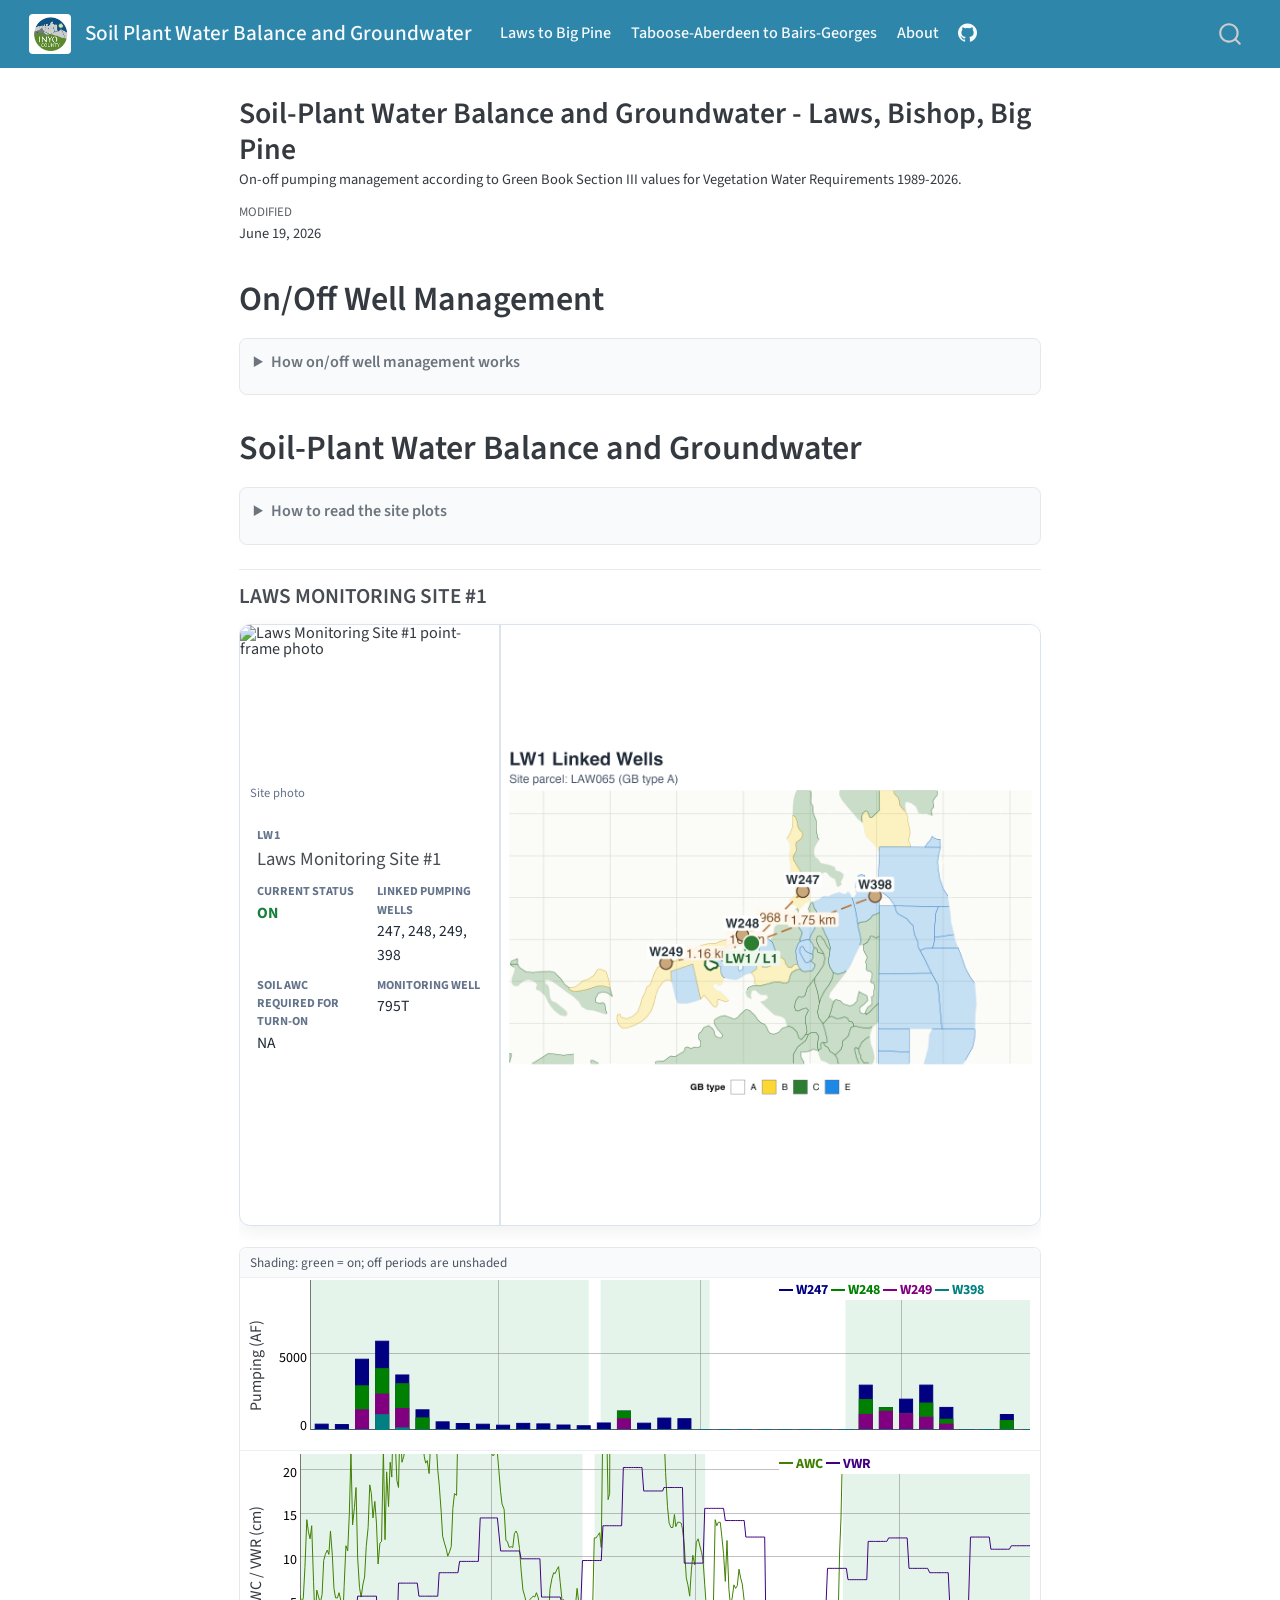
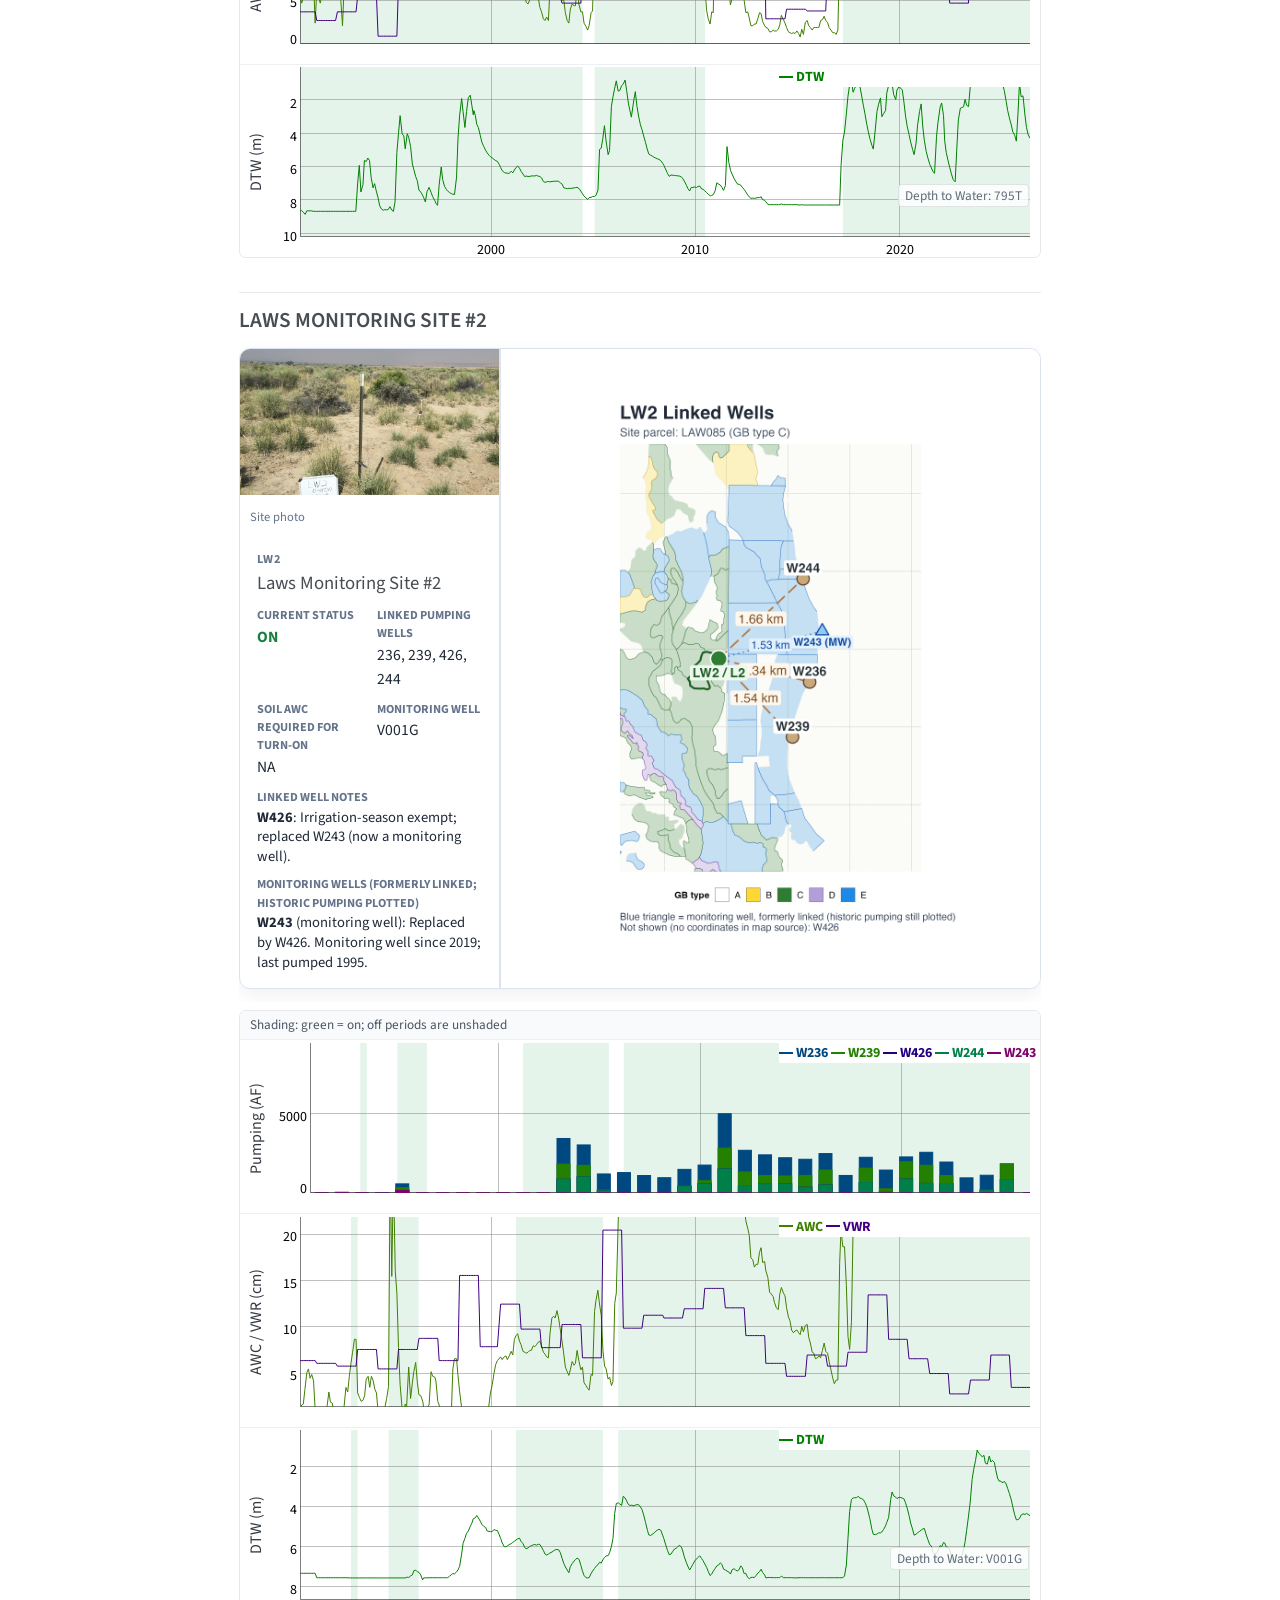
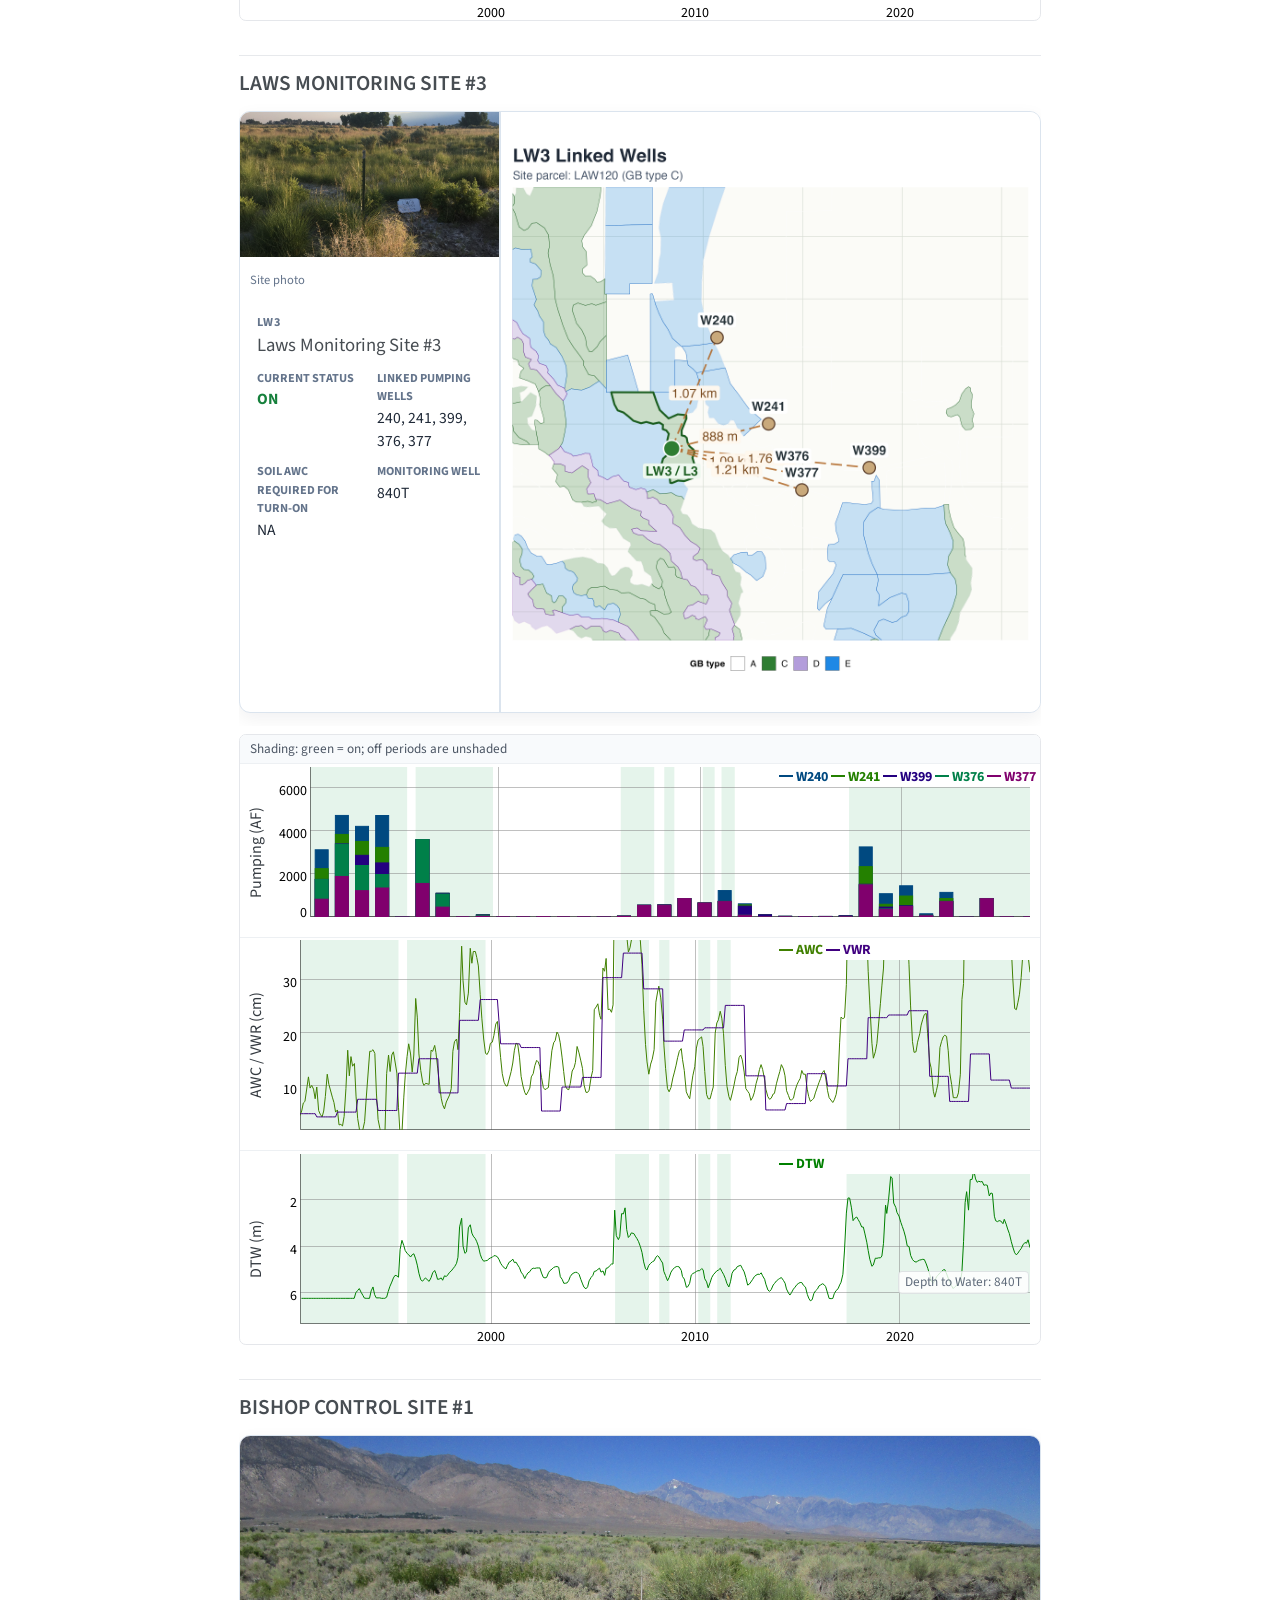
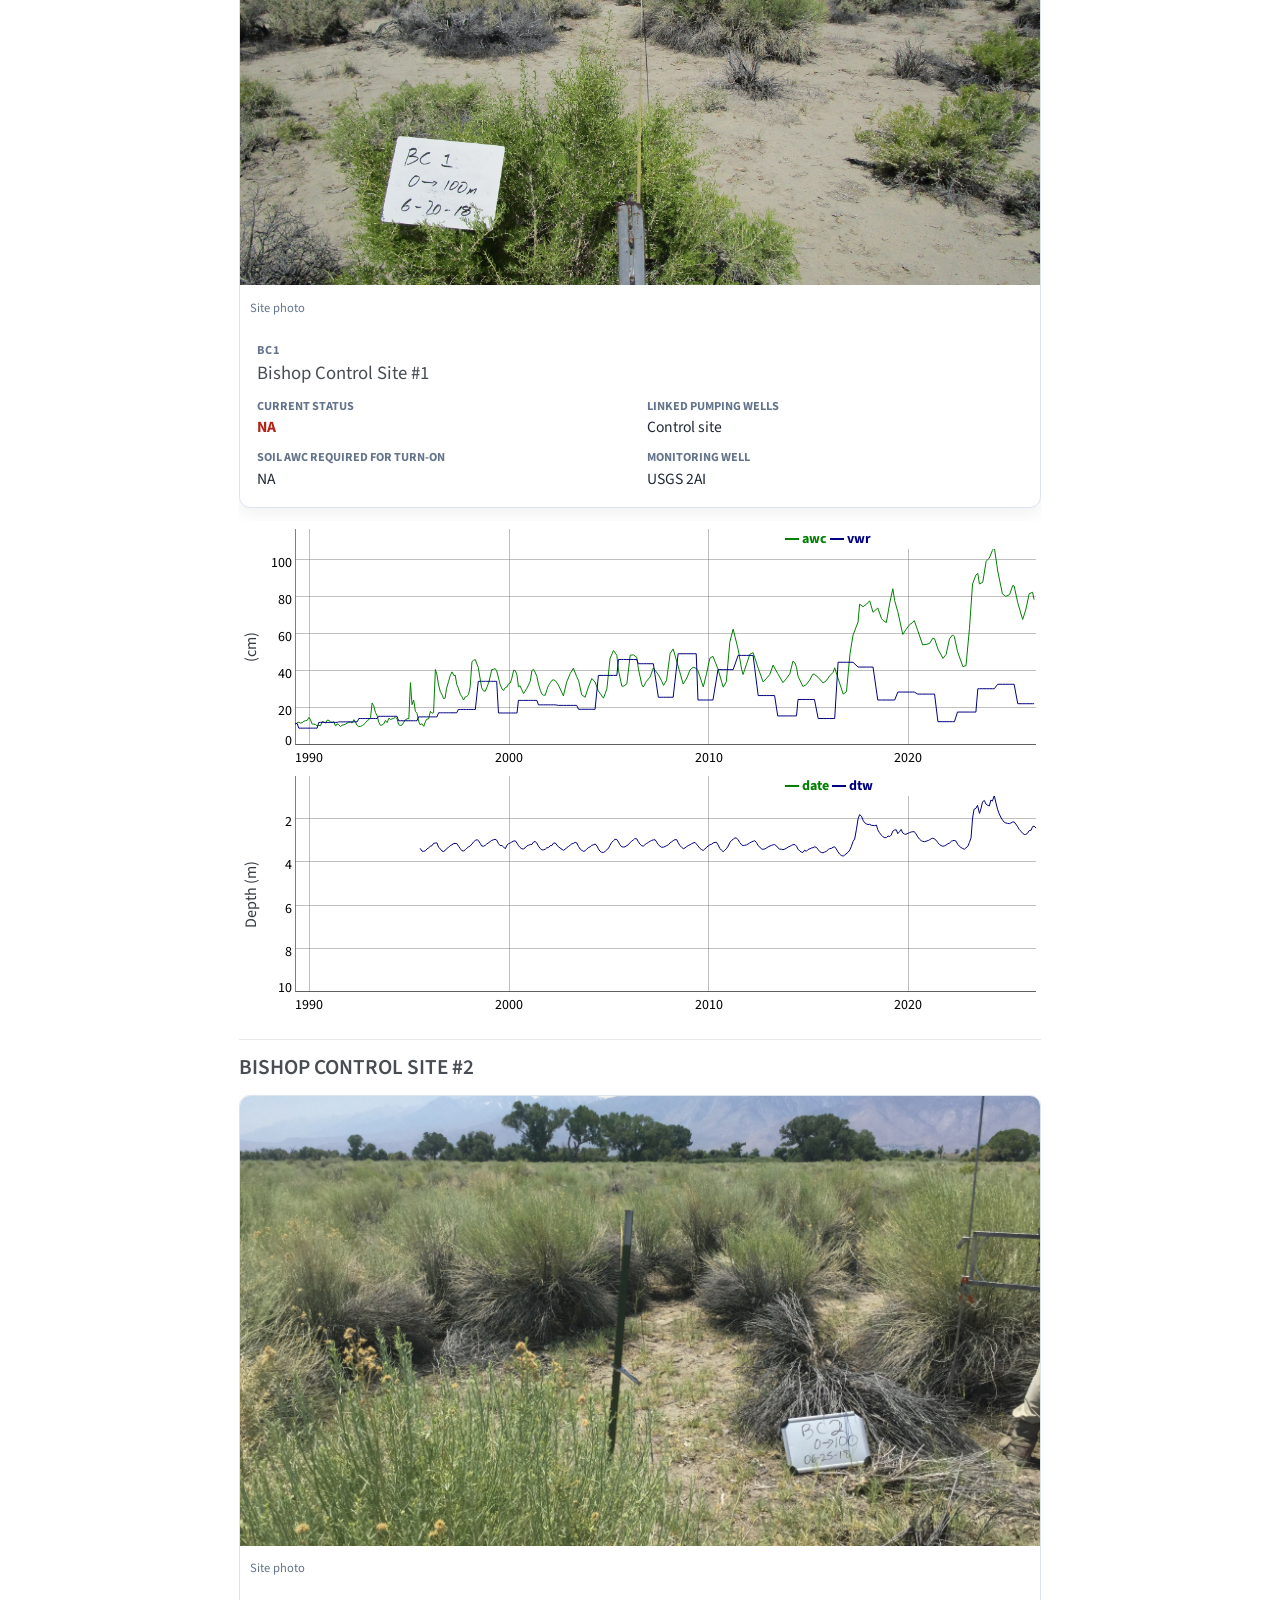
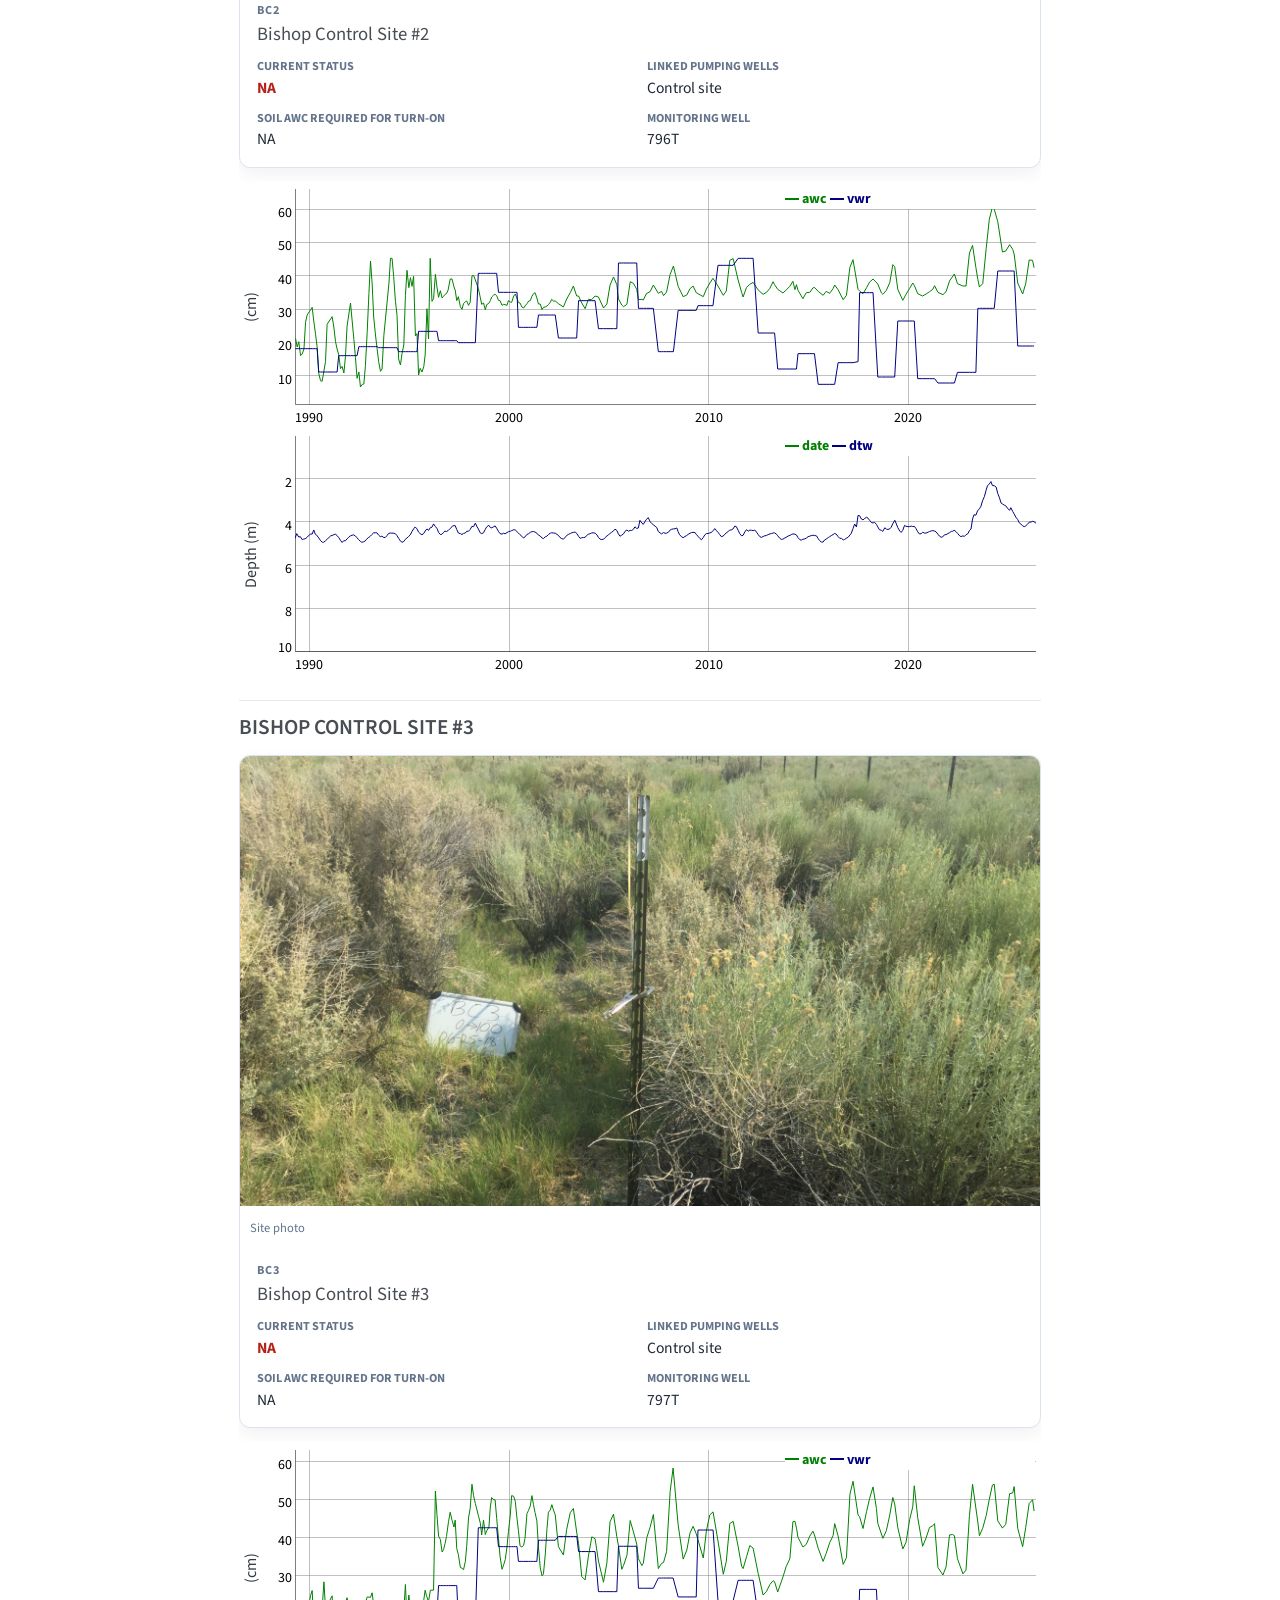
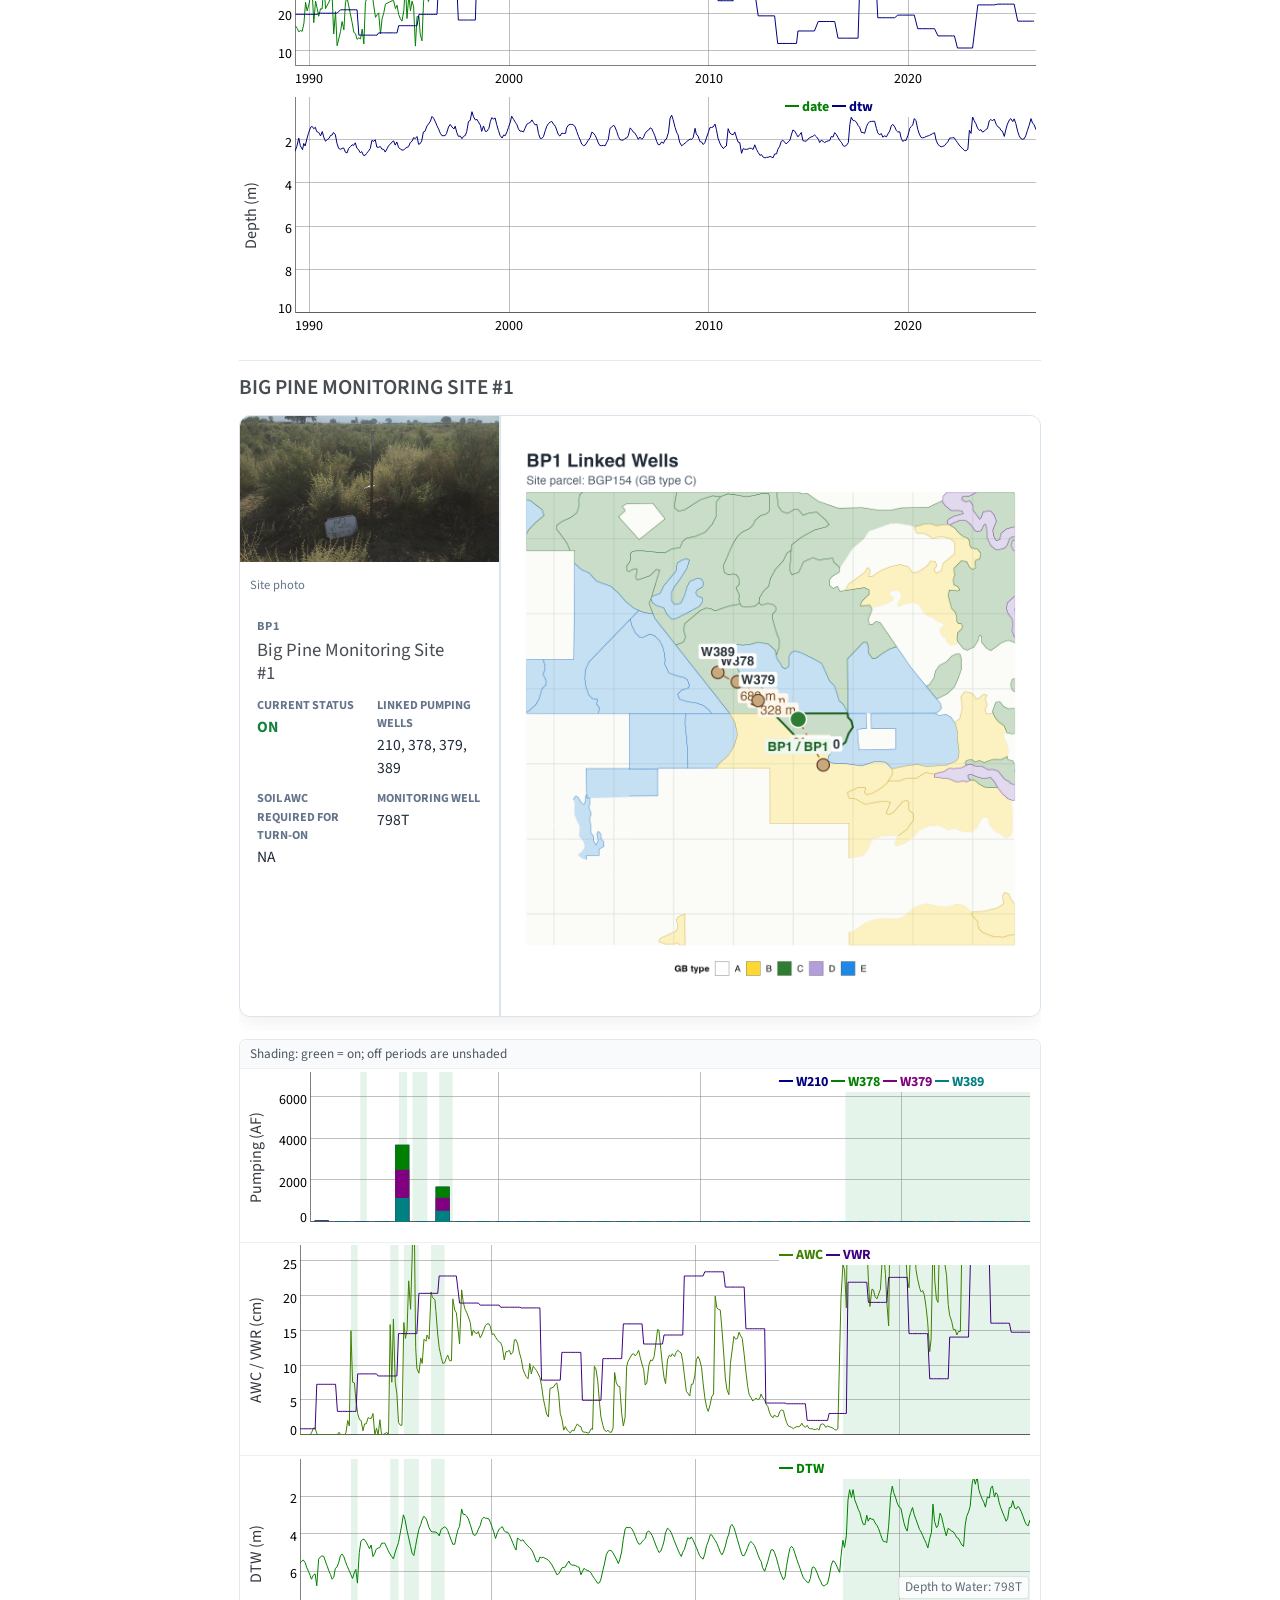
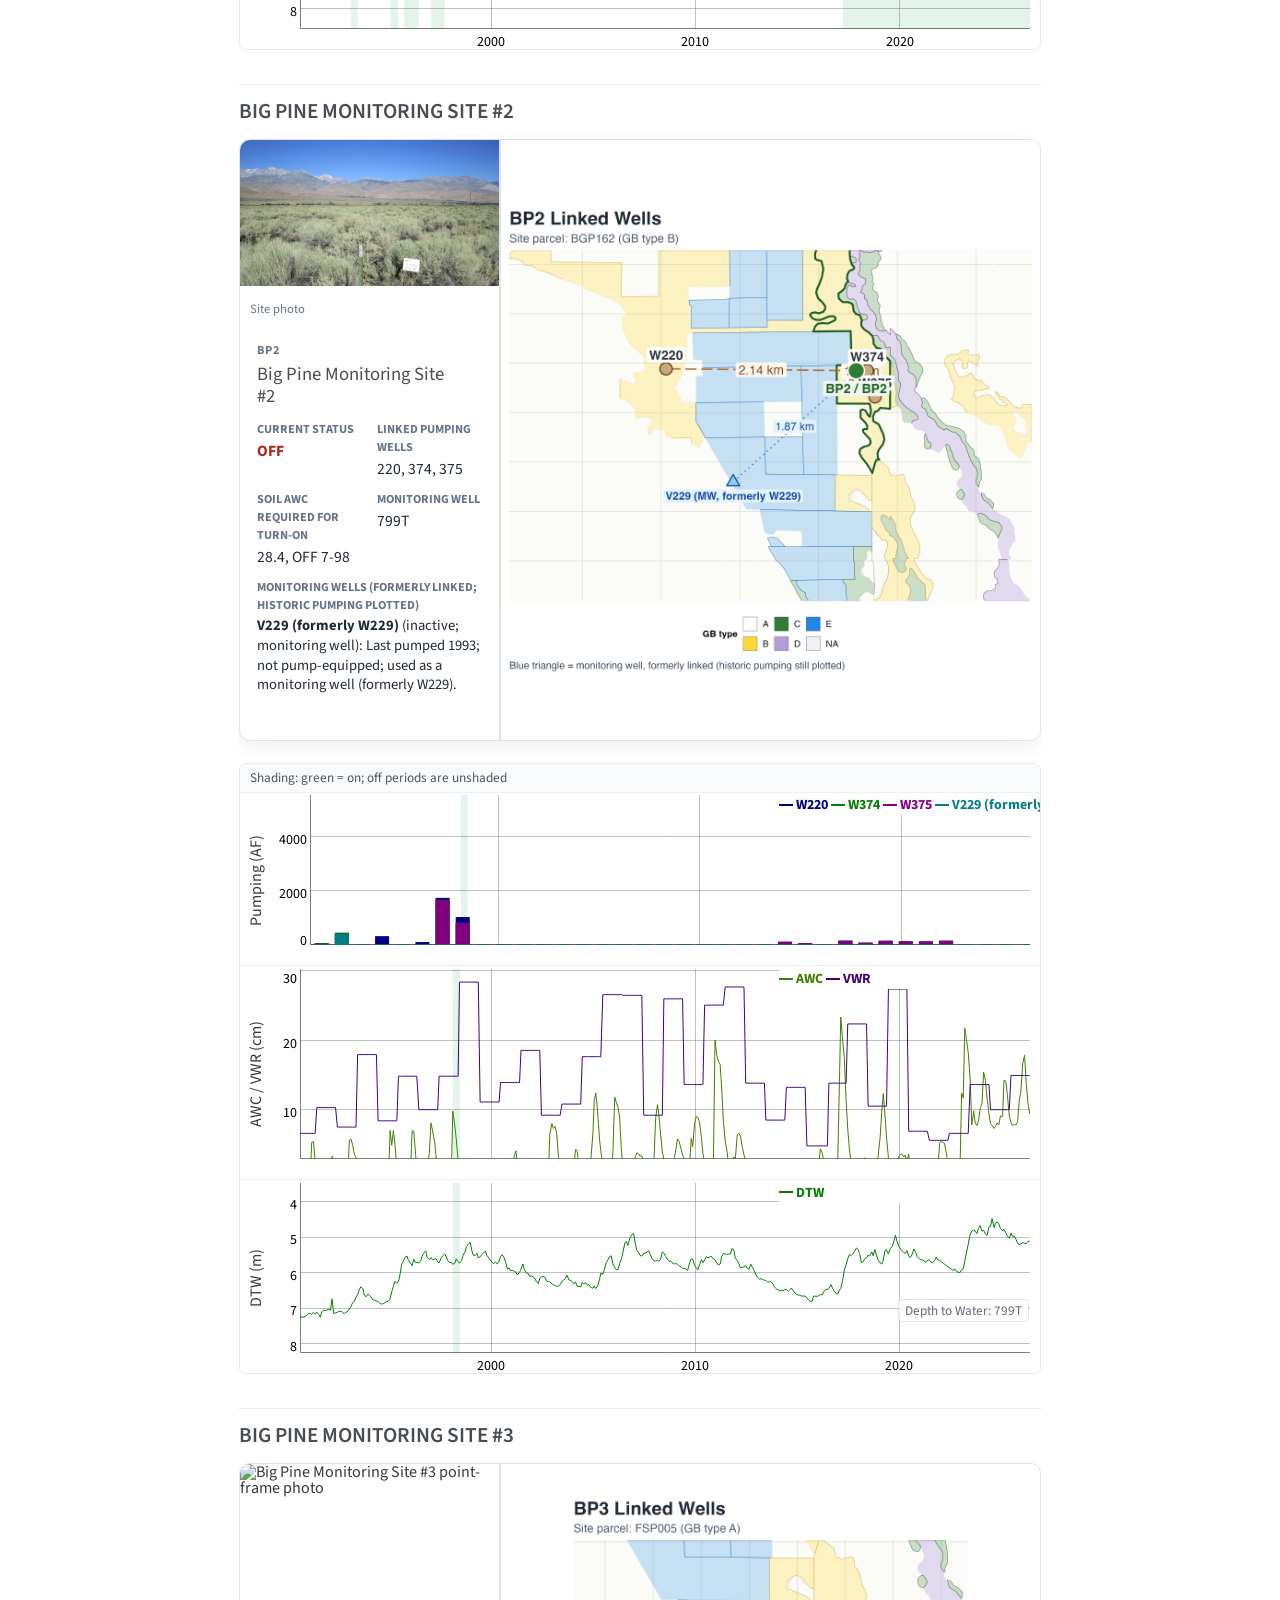
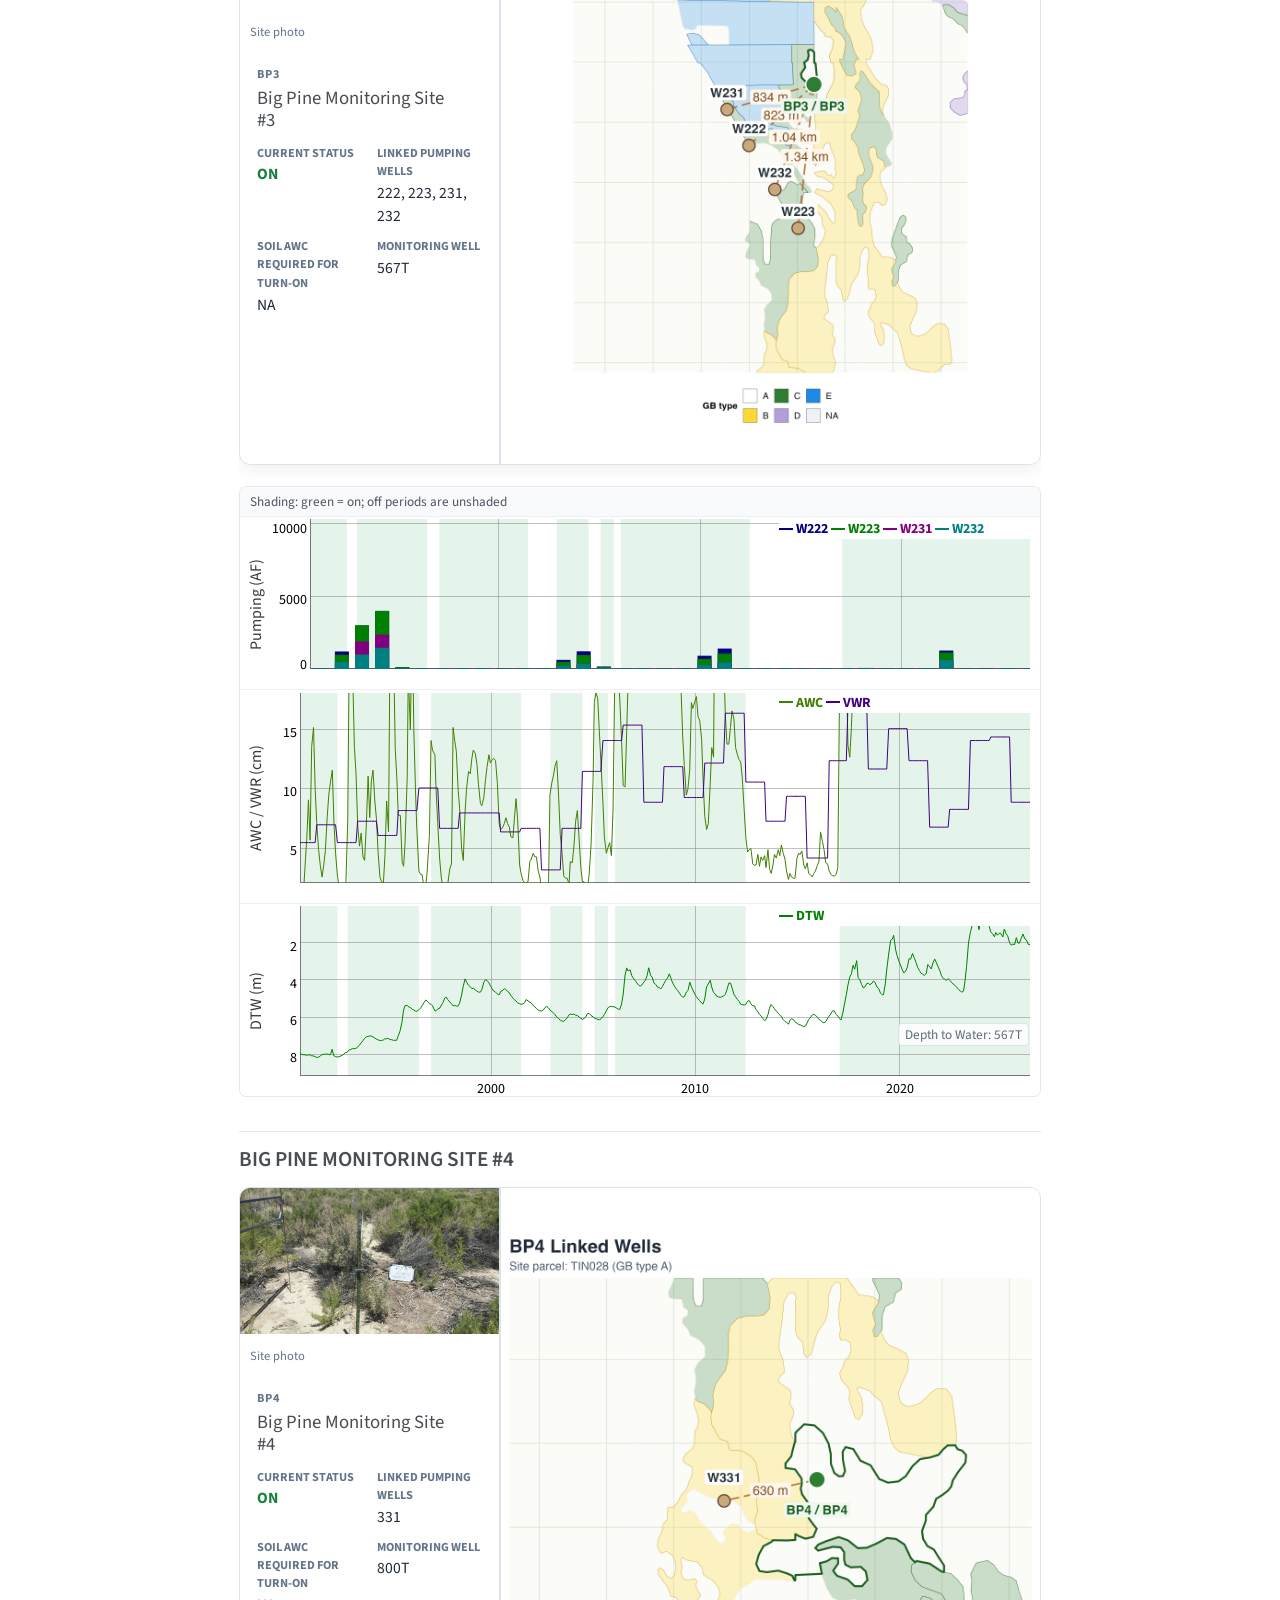
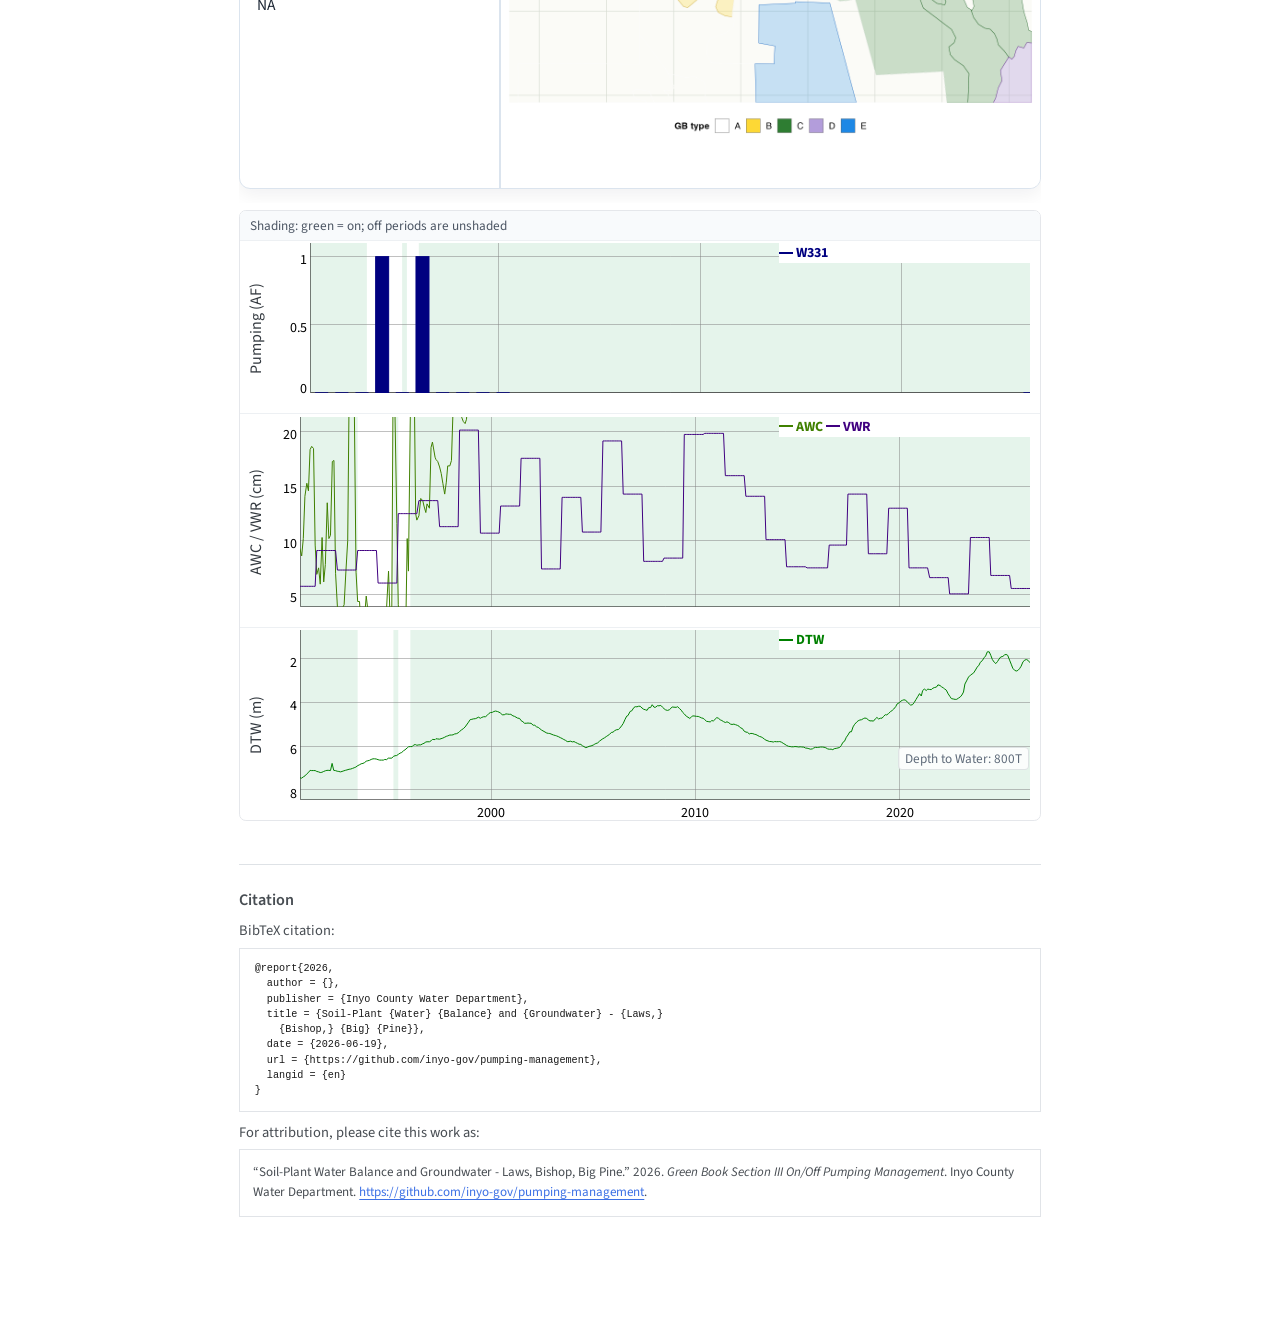
==== commit a94ed6d0: "IO1/BP2/LW2 linked wells per Tim: W061 + W243 as monitoring wells, W229 renamed V229, W426 added to " ====
--- a/docs/index.html
+++ b/docs/index.html
@@ -65,7 +65,7 @@
   }
 }</script><style>html{ scroll-behavior: smooth; }</style>
 <script src="site_libs/htmlwidgets-1.6.4/htmlwidgets.js"></script><script src="site_libs/jquery-1.11.1/jquery.min.js"></script><link href="site_libs/dygraphs-1.1.1/dygraph.css" rel="stylesheet">
-<script src="site_libs/dygraphs-1.1.1/dygraph-combined.js"></script><script src="site_libs/dygraphs-1.1.1/shapes.js"></script><script src="site_libs/moment-2.8.4/moment.js"></script><script src="site_libs/moment-timezone-0.2.5/moment-timezone-with-data.js"></script><script src="site_libs/moment-fquarter-1.0.0/moment-fquarter.min.js"></script><script src="site_libs/dygraphs-binding-1.1.1.6/dygraphs.js"></script><script src="site_libs/Dygraph.Plugins.Crosshair-1.0/crosshair.js"></script><link href="site_libs/htmltools-fill-0.5.8.1/fill.css" rel="stylesheet">
+<script src="site_libs/dygraphs-1.1.1/dygraph-combined.js"></script><script src="site_libs/dygraphs-1.1.1/shapes.js"></script><script src="site_libs/moment-2.8.4/moment.js"></script><script src="site_libs/moment-timezone-0.2.5/moment-timezone-with-data.js"></script><script src="site_libs/moment-fquarter-1.0.0/moment-fquarter.min.js"></script><script src="site_libs/dygraphs-binding-1.1.1.6/dygraphs.js"></script><script src="site_libs/Dygraph.Plugins.Crosshair-1.0/crosshair.js"></script><link href="site_libs/htmltools-fill-0.5.9/fill.css" rel="stylesheet">
 <link rel="stylesheet" href="styles.css">
 <meta name="citation_title" content="Soil-Plant Water Balance and Groundwater - Laws, Bishop, Big Pine">
 <meta name="citation_publication_date" content="2026-06-19">
@@ -204,16 +204,16 @@
 <div class="site-dashboard">
 <div class="site-dashboard-key">Shading: green = on; off periods are unshaded</div>
 <div class="site-dashboard-panel site-dashboard-pumping">
-<div id="htmlwidget-3fc9ee1f2577f93e3455" style="width:960px;height:170px;" class="dygraphs html-widget"></div>
-<script type="application/json" data-for="htmlwidget-3fc9ee1f2577f93e3455">{"x":{"attrs":{"axes":{"x":{"pixelsPerLabel":60,"axisLabelFormatter":"function(date, granularity, opts, dygraph) { return ''; }","drawAxis":true},"y":{"valueRange":[0,9915.15],"drawAxis":true}},"series":{"W247":{"axis":"y","plotter":"/**\n * Bar Chart plotter is adapted from http://dygraphs.com/tests/plotters.html\n */\nfunction stackedBarPlotter(e) {\n  //extracting and reducing the Dygraph.stackPoints_ function\n  stackPoints = function(points, cumulativeYval, seriesExtremes, fillMethod) {\n    var lastXval = null;\n    var prevPoint = null;\n    var nextPoint = null;\n    var nextPointIdx = -1;\n  \n    // Find the next stackable point starting from the given index.\n    var updateNextPoint = function(idx) {\n      // If we've previously found a non-NaN point and haven't gone past it yet,\n      // just use that.\n      if (nextPointIdx >= idx) return;\n  \n      // We haven't found a non-NaN point yet or have moved past it,\n      // look towards the right to find a non-NaN point.\n      for (var j = idx; j < points.length; ++j) {\n        // Clear out a previously-found point (if any) since it's no longer\n        // valid, we shouldn't use it for interpolation anymore.\n        nextPoint = null;\n        if (!isNaN(points[j].yval) && points[j].yval !== null) {\n          nextPointIdx = j;\n          nextPoint = points[j];\n          break;\n        }\n      }\n    };\n  \n    for (var i = 0; i < points.length; ++i) {\n      var point = points[i];\n      var xval = point.xval;\n      if (cumulativeYval[xval] === undefined) {\n        cumulativeYval[xval] = 0;\n      }\n  \n      var actualYval = point.yval;\n      if (isNaN(actualYval) || actualYval === null) {\n        if(fillMethod == 'none') {\n          actualYval = 0;\n        } else {\n          // Interpolate/extend for stacking purposes if possible.\n          updateNextPoint(i);\n          if (prevPoint && nextPoint && fillMethod != 'none') {\n            // Use linear interpolation between prevPoint and nextPoint.\n            actualYval = prevPoint.yval + (nextPoint.yval - prevPoint.yval) *\n                ((xval - prevPoint.xval) / (nextPoint.xval - prevPoint.xval));\n          } else if (prevPoint && fillMethod == 'all') {\n            actualYval = prevPoint.yval;\n          } else if (nextPoint && fillMethod == 'all') {\n            actualYval = nextPoint.yval;\n          } else {\n            actualYval = 0;\n          }\n        }\n      } else {\n        prevPoint = point;\n      }\n  \n      var stackedYval = cumulativeYval[xval];\n      if (lastXval != xval) {\n        // If an x-value is repeated, we ignore the duplicates.\n        stackedYval += actualYval;\n        cumulativeYval[xval] = stackedYval;\n      }\n      lastXval = xval;\n  \n      point.yval_stacked = stackedYval;\n      \n      if (stackedYval > seriesExtremes[1]) {\n        seriesExtremes[1] = stackedYval;\n      }\n      if (stackedYval < seriesExtremes[0]) {\n        seriesExtremes[0] = stackedYval;\n      }\n  \n    }\n  };\n  \n  // BEGIN HEADER BLOCK\n  // This first block can be copied to other plotters to capture the group \n  var g = e.dygraph;\n  \n  var group;\n  var groupIdx = [];\n  var sets = [];\n  var allSets = e.allSeriesPoints;\n  var minIdx = Infinity;\n  var setName = e.setName;\n  var setNames = g.getLabels().slice(1);\n  var groupSetNames = [];\n  var fillColors = [];\n  var strokeColors = g.getColors();\n  // this next one we use further down, but will be populated in a decreasing loop,\n  // so we'll establish the size in this forward loop so it has the structure to accept\n  // later on.\n  var seriesExtremes = [];\n  \n  var currGroup = g.attr_(\"group\", setName);\n  \n  for (var setIdx = 0; setIdx < allSets.length; setIdx++) {\n    // get the name and group of the current setIdx\n    setName = setNames[setIdx];\n    group = g.attr_(\"group\", setName);\n\n    if (group === currGroup) {\n      //save the indv index and the points\n      groupIdx.push(setIdx);\n      sets.push(allSets[setIdx]);\n      groupSetNames.push(setName);\n      fillColors.push(strokeColors[setIdx]);\n     \n      // the aforementioned stuff for later on \n      var tmpExtremes = [];\n      tmpExtremes[0] = Infinity;\n      tmpExtremes[1] = -Infinity;\n      \n      seriesExtremes.push(tmpExtremes);\n      \n      // capturing the min indx helps to ensure we don't render the plotter\n      // multiple times\n      if (setIdx < minIdx) minIdx = setIdx;\n    }\n  }\n  \n  // We'll employ the plotter only on the first of the group\n  if (e.seriesIndex !== minIdx) return;\n  // END HEADER BLOCK\n  \n  var ctx = e.drawingContext;\n  var axis = g.attr_(\"axis\", e.setName);\n  var y_bottom = g.toDomYCoord(0, axis == \"y2\" ? 1 : 0);\n\n  // Find the minimum separation between x-values.\n  // This determines the bar width.\n  var min_sep = Infinity;\n  var points = sets[0];\n  \n  for (var i = 1; i < points.length; i++) {\n    var sep = points[i].canvasx - points[i - 1].canvasx;\n    if (sep < min_sep) min_sep = sep;\n  }\n  var bar_width = Math.floor(2.0 / 3 * min_sep);\n\n  // set up cumulative records\n  var cumulativeYval = [];\n  var packed = g.gatherDatasets_(g.rolledSeries_, null);\n  var extremes = packed.extremes;\n  var seriesName;\n  \n  for (var j = sets.length - 1; j >= 0; j--) {\n    points = sets[j];\n    seriesName = groupSetNames[j]; \n    \n    //  stack the data \n    stackPoints(points, cumulativeYval, seriesExtremes[j],\n          g.getBooleanOption(\"stackedGraphNaNFill\"));\n    \n    extremes[seriesName] = seriesExtremes[j];\n  }\n   \n  // There is currently no way to update the axes height from inside the plotter...\n  // Will have to wait until update can be made to underlying dygraphs lib\n  // Preferring to do issue or pull request to main library on github instead of modifying here\n  // g.computeYAxisRanges_(extremes);\n  // g.layout_.setYAxes(g.axes_);\n  \n  var currSetName;\n  var logscale;\n  var connectSeparated;\n    \n  // Do the actual plotting.\n  for (var j = 0; j < sets.length; j++) {\n    currSetName = groupSetNames[j];\n    connectSeparated = g.getOption('connectSeparatedPoints', currSetName);\n    logscale = g.attributes_.getForSeries(\"logscale\", currSetName);\n    \n    axis = g.axisPropertiesForSeries(currSetName);\n    \n    points = sets[j];\n    \n    for (var i = 0; i < points.length; i++) {\n      var point = points[i];\n      \n      var yval = point.yval;\n      \n      point.y_stacked = DygraphLayout.calcYNormal_(\n          axis, point.yval_stacked, logscale);\n          \n      if (yval !== null && !isNaN(yval)) {\n        yval = point.yval_stacked;\n      }\n      if (yval === null) {\n        yval = NaN;\n        if (!connectSeparated) {\n          point.yval = NaN;\n        }\n      }\n      point.y = DygraphLayout.calcYNormal_(axis, yval, logscale);\n    \n      point.canvasx = g.plotter_.area.w * point.x + g.plotter_.area.x;\n      point.canvasy = g.plotter_.area.h * point.y + g.plotter_.area.y;\n      \n      var center_x = point.canvasx;\n      \n      ctx.fillStyle = fillColors[j];\n      ctx.strokeStyle = fillColors[j];\n    \n      ctx.fillRect(center_x - bar_width / 2, point.canvasy,\n        bar_width, y_bottom - point.canvasy);\n    \n      ctx.strokeRect(center_x - bar_width / 2, point.canvasy,\n        bar_width, y_bottom - point.canvasy);\n    }\n  }\n}","group":"W247W248W249W398"},"W248":{"axis":"y","plotter":"/**\n * Bar Chart plotter is adapted from http://dygraphs.com/tests/plotters.html\n */\nfunction stackedBarPlotter(e) {\n  //extracting and reducing the Dygraph.stackPoints_ function\n  stackPoints = function(points, cumulativeYval, seriesExtremes, fillMethod) {\n    var lastXval = null;\n    var prevPoint = null;\n    var nextPoint = null;\n    var nextPointIdx = -1;\n  \n    // Find the next stackable point starting from the given index.\n    var updateNextPoint = function(idx) {\n      // If we've previously found a non-NaN point and haven't gone past it yet,\n      // just use that.\n      if (nextPointIdx >= idx) return;\n  \n      // We haven't found a non-NaN point yet or have moved past it,\n      // look towards the right to find a non-NaN point.\n      for (var j = idx; j < points.length; ++j) {\n        // Clear out a previously-found point (if any) since it's no longer\n        // valid, we shouldn't use it for interpolation anymore.\n        nextPoint = null;\n        if (!isNaN(points[j].yval) && points[j].yval !== null) {\n          nextPointIdx = j;\n          nextPoint = points[j];\n          break;\n        }\n      }\n    };\n  \n    for (var i = 0; i < points.length; ++i) {\n      var point = points[i];\n      var xval = point.xval;\n      if (cumulativeYval[xval] === undefined) {\n        cumulativeYval[xval] = 0;\n      }\n  \n      var actualYval = point.yval;\n      if (isNaN(actualYval) || actualYval === null) {\n        if(fillMethod == 'none') {\n          actualYval = 0;\n        } else {\n          // Interpolate/extend for stacking purposes if possible.\n          updateNextPoint(i);\n          if (prevPoint && nextPoint && fillMethod != 'none') {\n            // Use linear interpolation between prevPoint and nextPoint.\n            actualYval = prevPoint.yval + (nextPoint.yval - prevPoint.yval) *\n                ((xval - prevPoint.xval) / (nextPoint.xval - prevPoint.xval));\n          } else if (prevPoint && fillMethod == 'all') {\n            actualYval = prevPoint.yval;\n          } else if (nextPoint && fillMethod == 'all') {\n            actualYval = nextPoint.yval;\n          } else {\n            actualYval = 0;\n          }\n        }\n      } else {\n        prevPoint = point;\n      }\n  \n      var stackedYval = cumulativeYval[xval];\n      if (lastXval != xval) {\n        // If an x-value is repeated, we ignore the duplicates.\n        stackedYval += actualYval;\n        cumulativeYval[xval] = stackedYval;\n      }\n      lastXval = xval;\n  \n      point.yval_stacked = stackedYval;\n      \n      if (stackedYval > seriesExtremes[1]) {\n        seriesExtremes[1] = stackedYval;\n      }\n      if (stackedYval < seriesExtremes[0]) {\n        seriesExtremes[0] = stackedYval;\n      }\n  \n    }\n  };\n  \n  // BEGIN HEADER BLOCK\n  // This first block can be copied to other plotters to capture the group \n  var g = e.dygraph;\n  \n  var group;\n  var groupIdx = [];\n  var sets = [];\n  var allSets = e.allSeriesPoints;\n  var minIdx = Infinity;\n  var setName = e.setName;\n  var setNames = g.getLabels().slice(1);\n  var groupSetNames = [];\n  var fillColors = [];\n  var strokeColors = g.getColors();\n  // this next one we use further down, but will be populated in a decreasing loop,\n  // so we'll establish the size in this forward loop so it has the structure to accept\n  // later on.\n  var seriesExtremes = [];\n  \n  var currGroup = g.attr_(\"group\", setName);\n  \n  for (var setIdx = 0; setIdx < allSets.length; setIdx++) {\n    // get the name and group of the current setIdx\n    setName = setNames[setIdx];\n    group = g.attr_(\"group\", setName);\n\n    if (group === currGroup) {\n      //save the indv index and the points\n      groupIdx.push(setIdx);\n      sets.push(allSets[setIdx]);\n      groupSetNames.push(setName);\n      fillColors.push(strokeColors[setIdx]);\n     \n      // the aforementioned stuff for later on \n      var tmpExtremes = [];\n      tmpExtremes[0] = Infinity;\n      tmpExtremes[1] = -Infinity;\n      \n      seriesExtremes.push(tmpExtremes);\n      \n      // capturing the min indx helps to ensure we don't render the plotter\n      // multiple times\n      if (setIdx < minIdx) minIdx = setIdx;\n    }\n  }\n  \n  // We'll employ the plotter only on the first of the group\n  if (e.seriesIndex !== minIdx) return;\n  // END HEADER BLOCK\n  \n  var ctx = e.drawingContext;\n  var axis = g.attr_(\"axis\", e.setName);\n  var y_bottom = g.toDomYCoord(0, axis == \"y2\" ? 1 : 0);\n\n  // Find the minimum separation between x-values.\n  // This determines the bar width.\n  var min_sep = Infinity;\n  var points = sets[0];\n  \n  for (var i = 1; i < points.length; i++) {\n    var sep = points[i].canvasx - points[i - 1].canvasx;\n    if (sep < min_sep) min_sep = sep;\n  }\n  var bar_width = Math.floor(2.0 / 3 * min_sep);\n\n  // set up cumulative records\n  var cumulativeYval = [];\n  var packed = g.gatherDatasets_(g.rolledSeries_, null);\n  var extremes = packed.extremes;\n  var seriesName;\n  \n  for (var j = sets.length - 1; j >= 0; j--) {\n    points = sets[j];\n    seriesName = groupSetNames[j]; \n    \n    //  stack the data \n    stackPoints(points, cumulativeYval, seriesExtremes[j],\n          g.getBooleanOption(\"stackedGraphNaNFill\"));\n    \n    extremes[seriesName] = seriesExtremes[j];\n  }\n   \n  // There is currently no way to update the axes height from inside the plotter...\n  // Will have to wait until update can be made to underlying dygraphs lib\n  // Preferring to do issue or pull request to main library on github instead of modifying here\n  // g.computeYAxisRanges_(extremes);\n  // g.layout_.setYAxes(g.axes_);\n  \n  var currSetName;\n  var logscale;\n  var connectSeparated;\n    \n  // Do the actual plotting.\n  for (var j = 0; j < sets.length; j++) {\n    currSetName = groupSetNames[j];\n    connectSeparated = g.getOption('connectSeparatedPoints', currSetName);\n    logscale = g.attributes_.getForSeries(\"logscale\", currSetName);\n    \n    axis = g.axisPropertiesForSeries(currSetName);\n    \n    points = sets[j];\n    \n    for (var i = 0; i < points.length; i++) {\n      var point = points[i];\n      \n      var yval = point.yval;\n      \n      point.y_stacked = DygraphLayout.calcYNormal_(\n          axis, point.yval_stacked, logscale);\n          \n      if (yval !== null && !isNaN(yval)) {\n        yval = point.yval_stacked;\n      }\n      if (yval === null) {\n        yval = NaN;\n        if (!connectSeparated) {\n          point.yval = NaN;\n        }\n      }\n      point.y = DygraphLayout.calcYNormal_(axis, yval, logscale);\n    \n      point.canvasx = g.plotter_.area.w * point.x + g.plotter_.area.x;\n      point.canvasy = g.plotter_.area.h * point.y + g.plotter_.area.y;\n      \n      var center_x = point.canvasx;\n      \n      ctx.fillStyle = fillColors[j];\n      ctx.strokeStyle = fillColors[j];\n    \n      ctx.fillRect(center_x - bar_width / 2, point.canvasy,\n        bar_width, y_bottom - point.canvasy);\n    \n      ctx.strokeRect(center_x - bar_width / 2, point.canvasy,\n        bar_width, y_bottom - point.canvasy);\n    }\n  }\n}","group":"W247W248W249W398"},"W249":{"axis":"y","plotter":"/**\n * Bar Chart plotter is adapted from http://dygraphs.com/tests/plotters.html\n */\nfunction stackedBarPlotter(e) {\n  //extracting and reducing the Dygraph.stackPoints_ function\n  stackPoints = function(points, cumulativeYval, seriesExtremes, fillMethod) {\n    var lastXval = null;\n    var prevPoint = null;\n    var nextPoint = null;\n    var nextPointIdx = -1;\n  \n    // Find the next stackable point starting from the given index.\n    var updateNextPoint = function(idx) {\n      // If we've previously found a non-NaN point and haven't gone past it yet,\n      // just use that.\n      if (nextPointIdx >= idx) return;\n  \n      // We haven't found a non-NaN point yet or have moved past it,\n      // look towards the right to find a non-NaN point.\n      for (var j = idx; j < points.length; ++j) {\n        // Clear out a previously-found point (if any) since it's no longer\n        // valid, we shouldn't use it for interpolation anymore.\n        nextPoint = null;\n        if (!isNaN(points[j].yval) && points[j].yval !== null) {\n          nextPointIdx = j;\n          nextPoint = points[j];\n          break;\n        }\n      }\n    };\n  \n    for (var i = 0; i < points.length; ++i) {\n      var point = points[i];\n      var xval = point.xval;\n      if (cumulativeYval[xval] === undefined) {\n        cumulativeYval[xval] = 0;\n      }\n  \n      var actualYval = point.yval;\n      if (isNaN(actualYval) || actualYval === null) {\n        if(fillMethod == 'none') {\n          actualYval = 0;\n        } else {\n          // Interpolate/extend for stacking purposes if possible.\n          updateNextPoint(i);\n          if (prevPoint && nextPoint && fillMethod != 'none') {\n            // Use linear interpolation between prevPoint and nextPoint.\n            actualYval = prevPoint.yval + (nextPoint.yval - prevPoint.yval) *\n                ((xval - prevPoint.xval) / (nextPoint.xval - prevPoint.xval));\n          } else if (prevPoint && fillMethod == 'all') {\n            actualYval = prevPoint.yval;\n          } else if (nextPoint && fillMethod == 'all') {\n            actualYval = nextPoint.yval;\n          } else {\n            actualYval = 0;\n          }\n        }\n      } else {\n        prevPoint = point;\n      }\n  \n      var stackedYval = cumulativeYval[xval];\n      if (lastXval != xval) {\n        // If an x-value is repeated, we ignore the duplicates.\n        stackedYval += actualYval;\n        cumulativeYval[xval] = stackedYval;\n      }\n      lastXval = xval;\n  \n      point.yval_stacked = stackedYval;\n      \n      if (stackedYval > seriesExtremes[1]) {\n        seriesExtremes[1] = stackedYval;\n      }\n      if (stackedYval < seriesExtremes[0]) {\n        seriesExtremes[0] = stackedYval;\n      }\n  \n    }\n  };\n  \n  // BEGIN HEADER BLOCK\n  // This first block can be copied to other plotters to capture the group \n  var g = e.dygraph;\n  \n  var group;\n  var groupIdx = [];\n  var sets = [];\n  var allSets = e.allSeriesPoints;\n  var minIdx = Infinity;\n  var setName = e.setName;\n  var setNames = g.getLabels().slice(1);\n  var groupSetNames = [];\n  var fillColors = [];\n  var strokeColors = g.getColors();\n  // this next one we use further down, but will be populated in a decreasing loop,\n  // so we'll establish the size in this forward loop so it has the structure to accept\n  // later on.\n  var seriesExtremes = [];\n  \n  var currGroup = g.attr_(\"group\", setName);\n  \n  for (var setIdx = 0; setIdx < allSets.length; setIdx++) {\n    // get the name and group of the current setIdx\n    setName = setNames[setIdx];\n    group = g.attr_(\"group\", setName);\n\n    if (group === currGroup) {\n      //save the indv index and the points\n      groupIdx.push(setIdx);\n      sets.push(allSets[setIdx]);\n      groupSetNames.push(setName);\n      fillColors.push(strokeColors[setIdx]);\n     \n      // the aforementioned stuff for later on \n      var tmpExtremes = [];\n      tmpExtremes[0] = Infinity;\n      tmpExtremes[1] = -Infinity;\n      \n      seriesExtremes.push(tmpExtremes);\n      \n      // capturing the min indx helps to ensure we don't render the plotter\n      // multiple times\n      if (setIdx < minIdx) minIdx = setIdx;\n    }\n  }\n  \n  // We'll employ the plotter only on the first of the group\n  if (e.seriesIndex !== minIdx) return;\n  // END HEADER BLOCK\n  \n  var ctx = e.drawingContext;\n  var axis = g.attr_(\"axis\", e.setName);\n  var y_bottom = g.toDomYCoord(0, axis == \"y2\" ? 1 : 0);\n\n  // Find the minimum separation between x-values.\n  // This determines the bar width.\n  var min_sep = Infinity;\n  var points = sets[0];\n  \n  for (var i = 1; i < points.length; i++) {\n    var sep = points[i].canvasx - points[i - 1].canvasx;\n    if (sep < min_sep) min_sep = sep;\n  }\n  var bar_width = Math.floor(2.0 / 3 * min_sep);\n\n  // set up cumulative records\n  var cumulativeYval = [];\n  var packed = g.gatherDatasets_(g.rolledSeries_, null);\n  var extremes = packed.extremes;\n  var seriesName;\n  \n  for (var j = sets.length - 1; j >= 0; j--) {\n    points = sets[j];\n    seriesName = groupSetNames[j]; \n    \n    //  stack the data \n    stackPoints(points, cumulativeYval, seriesExtremes[j],\n          g.getBooleanOption(\"stackedGraphNaNFill\"));\n    \n    extremes[seriesName] = seriesExtremes[j];\n  }\n   \n  // There is currently no way to update the axes height from inside the plotter...\n  // Will have to wait until update can be made to underlying dygraphs lib\n  // Preferring to do issue or pull request to main library on github instead of modifying here\n  // g.computeYAxisRanges_(extremes);\n  // g.layout_.setYAxes(g.axes_);\n  \n  var currSetName;\n  var logscale;\n  var connectSeparated;\n    \n  // Do the actual plotting.\n  for (var j = 0; j < sets.length; j++) {\n    currSetName = groupSetNames[j];\n    connectSeparated = g.getOption('connectSeparatedPoints', currSetName);\n    logscale = g.attributes_.getForSeries(\"logscale\", currSetName);\n    \n    axis = g.axisPropertiesForSeries(currSetName);\n    \n    points = sets[j];\n    \n    for (var i = 0; i < points.length; i++) {\n      var point = points[i];\n      \n      var yval = point.yval;\n      \n      point.y_stacked = DygraphLayout.calcYNormal_(\n          axis, point.yval_stacked, logscale);\n          \n      if (yval !== null && !isNaN(yval)) {\n        yval = point.yval_stacked;\n      }\n      if (yval === null) {\n        yval = NaN;\n        if (!connectSeparated) {\n          point.yval = NaN;\n        }\n      }\n      point.y = DygraphLayout.calcYNormal_(axis, yval, logscale);\n    \n      point.canvasx = g.plotter_.area.w * point.x + g.plotter_.area.x;\n      point.canvasy = g.plotter_.area.h * point.y + g.plotter_.area.y;\n      \n      var center_x = point.canvasx;\n      \n      ctx.fillStyle = fillColors[j];\n      ctx.strokeStyle = fillColors[j];\n    \n      ctx.fillRect(center_x - bar_width / 2, point.canvasy,\n        bar_width, y_bottom - point.canvasy);\n    \n      ctx.strokeRect(center_x - bar_width / 2, point.canvasy,\n        bar_width, y_bottom - point.canvasy);\n    }\n  }\n}","group":"W247W248W249W398"},"W398":{"axis":"y","plotter":"/**\n * Bar Chart plotter is adapted from http://dygraphs.com/tests/plotters.html\n */\nfunction stackedBarPlotter(e) {\n  //extracting and reducing the Dygraph.stackPoints_ function\n  stackPoints = function(points, cumulativeYval, seriesExtremes, fillMethod) {\n    var lastXval = null;\n    var prevPoint = null;\n    var nextPoint = null;\n    var nextPointIdx = -1;\n  \n    // Find the next stackable point starting from the given index.\n    var updateNextPoint = function(idx) {\n      // If we've previously found a non-NaN point and haven't gone past it yet,\n      // just use that.\n      if (nextPointIdx >= idx) return;\n  \n      // We haven't found a non-NaN point yet or have moved past it,\n      // look towards the right to find a non-NaN point.\n      for (var j = idx; j < points.length; ++j) {\n        // Clear out a previously-found point (if any) since it's no longer\n        // valid, we shouldn't use it for interpolation anymore.\n        nextPoint = null;\n        if (!isNaN(points[j].yval) && points[j].yval !== null) {\n          nextPointIdx = j;\n          nextPoint = points[j];\n          break;\n        }\n      }\n    };\n  \n    for (var i = 0; i < points.length; ++i) {\n      var point = points[i];\n      var xval = point.xval;\n      if (cumulativeYval[xval] === undefined) {\n        cumulativeYval[xval] = 0;\n      }\n  \n      var actualYval = point.yval;\n      if (isNaN(actualYval) || actualYval === null) {\n        if(fillMethod == 'none') {\n          actualYval = 0;\n        } else {\n          // Interpolate/extend for stacking purposes if possible.\n          updateNextPoint(i);\n          if (prevPoint && nextPoint && fillMethod != 'none') {\n            // Use linear interpolation between prevPoint and nextPoint.\n            actualYval = prevPoint.yval + (nextPoint.yval - prevPoint.yval) *\n                ((xval - prevPoint.xval) / (nextPoint.xval - prevPoint.xval));\n          } else if (prevPoint && fillMethod == 'all') {\n            actualYval = prevPoint.yval;\n          } else if (nextPoint && fillMethod == 'all') {\n            actualYval = nextPoint.yval;\n          } else {\n            actualYval = 0;\n          }\n        }\n      } else {\n        prevPoint = point;\n      }\n  \n      var stackedYval = cumulativeYval[xval];\n      if (lastXval != xval) {\n        // If an x-value is repeated, we ignore the duplicates.\n        stackedYval += actualYval;\n        cumulativeYval[xval] = stackedYval;\n      }\n      lastXval = xval;\n  \n      point.yval_stacked = stackedYval;\n      \n      if (stackedYval > seriesExtremes[1]) {\n        seriesExtremes[1] = stackedYval;\n      }\n      if (stackedYval < seriesExtremes[0]) {\n        seriesExtremes[0] = stackedYval;\n      }\n  \n    }\n  };\n  \n  // BEGIN HEADER BLOCK\n  // This first block can be copied to other plotters to capture the group \n  var g = e.dygraph;\n  \n  var group;\n  var groupIdx = [];\n  var sets = [];\n  var allSets = e.allSeriesPoints;\n  var minIdx = Infinity;\n  var setName = e.setName;\n  var setNames = g.getLabels().slice(1);\n  var groupSetNames = [];\n  var fillColors = [];\n  var strokeColors = g.getColors();\n  // this next one we use further down, but will be populated in a decreasing loop,\n  // so we'll establish the size in this forward loop so it has the structure to accept\n  // later on.\n  var seriesExtremes = [];\n  \n  var currGroup = g.attr_(\"group\", setName);\n  \n  for (var setIdx = 0; setIdx < allSets.length; setIdx++) {\n    // get the name and group of the current setIdx\n    setName = setNames[setIdx];\n    group = g.attr_(\"group\", setName);\n\n    if (group === currGroup) {\n      //save the indv index and the points\n      groupIdx.push(setIdx);\n      sets.push(allSets[setIdx]);\n      groupSetNames.push(setName);\n      fillColors.push(strokeColors[setIdx]);\n     \n      // the aforementioned stuff for later on \n      var tmpExtremes = [];\n      tmpExtremes[0] = Infinity;\n      tmpExtremes[1] = -Infinity;\n      \n      seriesExtremes.push(tmpExtremes);\n      \n      // capturing the min indx helps to ensure we don't render the plotter\n      // multiple times\n      if (setIdx < minIdx) minIdx = setIdx;\n    }\n  }\n  \n  // We'll employ the plotter only on the first of the group\n  if (e.seriesIndex !== minIdx) return;\n  // END HEADER BLOCK\n  \n  var ctx = e.drawingContext;\n  var axis = g.attr_(\"axis\", e.setName);\n  var y_bottom = g.toDomYCoord(0, axis == \"y2\" ? 1 : 0);\n\n  // Find the minimum separation between x-values.\n  // This determines the bar width.\n  var min_sep = Infinity;\n  var points = sets[0];\n  \n  for (var i = 1; i < points.length; i++) {\n    var sep = points[i].canvasx - points[i - 1].canvasx;\n    if (sep < min_sep) min_sep = sep;\n  }\n  var bar_width = Math.floor(2.0 / 3 * min_sep);\n\n  // set up cumulative records\n  var cumulativeYval = [];\n  var packed = g.gatherDatasets_(g.rolledSeries_, null);\n  var extremes = packed.extremes;\n  var seriesName;\n  \n  for (var j = sets.length - 1; j >= 0; j--) {\n    points = sets[j];\n    seriesName = groupSetNames[j]; \n    \n    //  stack the data \n    stackPoints(points, cumulativeYval, seriesExtremes[j],\n          g.getBooleanOption(\"stackedGraphNaNFill\"));\n    \n    extremes[seriesName] = seriesExtremes[j];\n  }\n   \n  // There is currently no way to update the axes height from inside the plotter...\n  // Will have to wait until update can be made to underlying dygraphs lib\n  // Preferring to do issue or pull request to main library on github instead of modifying here\n  // g.computeYAxisRanges_(extremes);\n  // g.layout_.setYAxes(g.axes_);\n  \n  var currSetName;\n  var logscale;\n  var connectSeparated;\n    \n  // Do the actual plotting.\n  for (var j = 0; j < sets.length; j++) {\n    currSetName = groupSetNames[j];\n    connectSeparated = g.getOption('connectSeparatedPoints', currSetName);\n    logscale = g.attributes_.getForSeries(\"logscale\", currSetName);\n    \n    axis = g.axisPropertiesForSeries(currSetName);\n    \n    points = sets[j];\n    \n    for (var i = 0; i < points.length; i++) {\n      var point = points[i];\n      \n      var yval = point.yval;\n      \n      point.y_stacked = DygraphLayout.calcYNormal_(\n          axis, point.yval_stacked, logscale);\n          \n      if (yval !== null && !isNaN(yval)) {\n        yval = point.yval_stacked;\n      }\n      if (yval === null) {\n        yval = NaN;\n        if (!connectSeparated) {\n          point.yval = NaN;\n        }\n      }\n      point.y = DygraphLayout.calcYNormal_(axis, yval, logscale);\n    \n      point.canvasx = g.plotter_.area.w * point.x + g.plotter_.area.x;\n      point.canvasy = g.plotter_.area.h * point.y + g.plotter_.area.y;\n      \n      var center_x = point.canvasx;\n      \n      ctx.fillStyle = fillColors[j];\n      ctx.strokeStyle = fillColors[j];\n    \n      ctx.fillRect(center_x - bar_width / 2, point.canvasy,\n        bar_width, y_bottom - point.canvasy);\n    \n      ctx.strokeRect(center_x - bar_width / 2, point.canvasy,\n        bar_width, y_bottom - point.canvasy);\n    }\n  }\n}","group":"W247W248W249W398"},"Window spacer":{"axis":"y","strokeWidth":0}},"labels":["year","W247","W248","W249","W398","Window spacer"],"retainDateWindow":false,"colors":["#000080","#008000","#800080","#008080","rgba(0, 0, 0, 0)"],"ylabel":"Pumping (AF)","stackedGraph":true,"fillGraph":false,"fillAlpha":0.15,"stepPlot":false,"drawPoints":false,"pointSize":1,"drawGapEdgePoints":false,"connectSeparatedPoints":false,"strokeWidth":1,"strokeBorderColor":"white","colorValue":0.5,"colorSaturation":1,"includeZero":false,"drawAxesAtZero":false,"logscale":false,"axisTickSize":3,"axisLineColor":"black","axisLineWidth":0.3,"axisLabelColor":"black","axisLabelFontSize":14,"axisLabelWidth":60,"drawGrid":true,"gridLineWidth":0.3,"rightGap":5,"digitsAfterDecimal":2,"labelsKMB":false,"labelsKMG2":false,"labelsUTC":false,"maxNumberWidth":6,"animatedZooms":false,"mobileDisableYTouch":true,"disableZoom":false,"legend":"always","labelsDivWidth":250,"labelsShowZeroValues":true,"labelsSeparateLines":false,"hideOverlayOnMouseOut":false,"dateWindow":["1990-09-01","2026-05-26"]},"scale":"yearly","group":"site-dashboard-LW1","annotations":[],"shadings":[{"from":"1988-08-31T00:00:00.000Z","to":"2004-07-01T00:00:00.000Z","color":"rgba(44, 162, 95, 0.12)","axis":"x"},{"from":"2004-07-01T00:00:00.000Z","to":"2005-02-02T00:00:00.000Z","color":"rgba(0, 0, 0, 0)","axis":"x"},{"from":"2005-02-02T00:00:00.000Z","to":"2010-07-02T00:00:00.000Z","color":"rgba(44, 162, 95, 0.12)","axis":"x"},{"from":"2010-07-02T00:00:00.000Z","to":"2017-03-29T00:00:00.000Z","color":"rgba(0, 0, 0, 0)","axis":"x"},{"from":"2017-03-29T00:00:00.000Z","to":"2026-05-26T00:00:00.000Z","color":"rgba(44, 162, 95, 0.12)","axis":"x"}],"events":[],"format":"date","data":[["1971-04-01T00:00:00.000Z","1972-04-01T00:00:00.000Z","1973-04-01T00:00:00.000Z","1974-04-01T00:00:00.000Z","1975-04-01T00:00:00.000Z","1976-04-01T00:00:00.000Z","1977-04-01T00:00:00.000Z","1978-04-01T00:00:00.000Z","1979-04-01T00:00:00.000Z","1980-04-01T00:00:00.000Z","1981-04-01T00:00:00.000Z","1982-04-01T00:00:00.000Z","1983-04-01T00:00:00.000Z","1984-04-01T00:00:00.000Z","1985-04-01T00:00:00.000Z","1986-04-01T00:00:00.000Z","1987-04-01T00:00:00.000Z","1988-04-01T00:00:00.000Z","1989-04-01T00:00:00.000Z","1990-04-01T00:00:00.000Z","1991-04-01T00:00:00.000Z","1992-04-01T00:00:00.000Z","1993-04-01T00:00:00.000Z","1994-04-01T00:00:00.000Z","1995-04-01T00:00:00.000Z","1996-04-01T00:00:00.000Z","1997-04-01T00:00:00.000Z","1998-04-01T00:00:00.000Z","1999-04-01T00:00:00.000Z","2000-04-01T00:00:00.000Z","2001-04-01T00:00:00.000Z","2002-04-01T00:00:00.000Z","2003-04-01T00:00:00.000Z","2004-04-01T00:00:00.000Z","2005-04-01T00:00:00.000Z","2006-04-01T00:00:00.000Z","2007-04-01T00:00:00.000Z","2008-04-01T00:00:00.000Z","2009-04-01T00:00:00.000Z","2010-04-01T00:00:00.000Z","2011-04-01T00:00:00.000Z","2012-04-01T00:00:00.000Z","2013-04-01T00:00:00.000Z","2014-04-01T00:00:00.000Z","2015-04-01T00:00:00.000Z","2016-04-01T00:00:00.000Z","2017-04-01T00:00:00.000Z","2018-04-01T00:00:00.000Z","2019-04-01T00:00:00.000Z","2020-04-01T00:00:00.000Z","2021-04-01T00:00:00.000Z","2022-04-01T00:00:00.000Z","2023-04-01T00:00:00.000Z","2024-04-01T00:00:00.000Z","2025-04-01T00:00:00.000Z","2026-05-26T00:00:00.000Z"],[560,2901,1644,0,125,0,1,0,1609,10,3169,48,2,0,947,1455,3009,3262,3062,578,385,359,1760,1818,581,535,538,426,382,318,438,404,329,281,464,0,451,787,745,0,0,0,0,0,0,0,0.05,953.5599999999999,0.18,942.3199999999999,1186.39,782.9400000000001,0,0.08,400.33,0],[1855,3183,1516,0,99,0,1,0,1220,0,2680,45,0,0,710,731,3422,2962,2604,2,0,0,1585,1675,1638,799,0,0,0,0,0,0,0,0,0,513,0,0,0,0,0,0,0,0,0,0,0,980.28,233.73,19.41,937.23,323.5,0.13,0.23,606.77,0],[1124,3033,1619,0,83,0,3,0,1116,0,2382,41,0,128,852,654,3012,2611,2521,0,1,0,1334,1368,1282,0,0,0,0,0,0,0,0,0,0,736,0,0,0,0,0,0,0,0,0,0,0,1030.87,1241.11,1076.61,843.7299999999999,386.48,0.05,0.06,15.63,0],[0,0,0,0,0,0,0,0,0,0,0,0,0,0,0,0,0,0,0,0,0,0,0,1008,136,0,0,0,0,0,0,0,0,0,0,0,0,0,0,0,0,0,0,0,0,0,0,0,0,0,0,0.51,3.01,0,0,0],[0,0,0,0,0,0,0,0,0,0,0,0,0,0,0,0,0,0,0,0,0,0,0,0,0,0,0,0,0,0,0,0,0,0,0,0,0,0,0,0,0,0,0,0,0,0,0,0,0,0,0,0,0,0,0,0]],"fixedtz":false,"tzone":"UTC","plugins":{"Crosshair":{"direction":"vertical"}}},"evals":["attrs.axes.x.axisLabelFormatter","attrs.series.W247.plotter","attrs.series.W248.plotter","attrs.series.W249.plotter","attrs.series.W398.plotter"],"jsHooks":[]}</script>
+<div id="htmlwidget-f3469d4a9f60656f5af1" style="width:960px;height:170px;" class="dygraphs html-widget"></div>
+<script type="application/json" data-for="htmlwidget-f3469d4a9f60656f5af1">{"x":{"attrs":{"axes":{"x":{"pixelsPerLabel":60,"axisLabelFormatter":"function(date, granularity, opts, dygraph) { return ''; }","drawAxis":true},"y":{"valueRange":[0,9915.15],"drawAxis":true}},"series":{"W247":{"axis":"y","plotter":"/**\n * Bar Chart plotter is adapted from http://dygraphs.com/tests/plotters.html\n */\nfunction stackedBarPlotter(e) {\n  //extracting and reducing the Dygraph.stackPoints_ function\n  stackPoints = function(points, cumulativeYval, seriesExtremes, fillMethod) {\n    var lastXval = null;\n    var prevPoint = null;\n    var nextPoint = null;\n    var nextPointIdx = -1;\n  \n    // Find the next stackable point starting from the given index.\n    var updateNextPoint = function(idx) {\n      // If we've previously found a non-NaN point and haven't gone past it yet,\n      // just use that.\n      if (nextPointIdx >= idx) return;\n  \n      // We haven't found a non-NaN point yet or have moved past it,\n      // look towards the right to find a non-NaN point.\n      for (var j = idx; j < points.length; ++j) {\n        // Clear out a previously-found point (if any) since it's no longer\n        // valid, we shouldn't use it for interpolation anymore.\n        nextPoint = null;\n        if (!isNaN(points[j].yval) && points[j].yval !== null) {\n          nextPointIdx = j;\n          nextPoint = points[j];\n          break;\n        }\n      }\n    };\n  \n    for (var i = 0; i < points.length; ++i) {\n      var point = points[i];\n      var xval = point.xval;\n      if (cumulativeYval[xval] === undefined) {\n        cumulativeYval[xval] = 0;\n      }\n  \n      var actualYval = point.yval;\n      if (isNaN(actualYval) || actualYval === null) {\n        if(fillMethod == 'none') {\n          actualYval = 0;\n        } else {\n          // Interpolate/extend for stacking purposes if possible.\n          updateNextPoint(i);\n          if (prevPoint && nextPoint && fillMethod != 'none') {\n            // Use linear interpolation between prevPoint and nextPoint.\n            actualYval = prevPoint.yval + (nextPoint.yval - prevPoint.yval) *\n                ((xval - prevPoint.xval) / (nextPoint.xval - prevPoint.xval));\n          } else if (prevPoint && fillMethod == 'all') {\n            actualYval = prevPoint.yval;\n          } else if (nextPoint && fillMethod == 'all') {\n            actualYval = nextPoint.yval;\n          } else {\n            actualYval = 0;\n          }\n        }\n      } else {\n        prevPoint = point;\n      }\n  \n      var stackedYval = cumulativeYval[xval];\n      if (lastXval != xval) {\n        // If an x-value is repeated, we ignore the duplicates.\n        stackedYval += actualYval;\n        cumulativeYval[xval] = stackedYval;\n      }\n      lastXval = xval;\n  \n      point.yval_stacked = stackedYval;\n      \n      if (stackedYval > seriesExtremes[1]) {\n        seriesExtremes[1] = stackedYval;\n      }\n      if (stackedYval < seriesExtremes[0]) {\n        seriesExtremes[0] = stackedYval;\n      }\n  \n    }\n  };\n  \n  // BEGIN HEADER BLOCK\n  // This first block can be copied to other plotters to capture the group \n  var g = e.dygraph;\n  \n  var group;\n  var groupIdx = [];\n  var sets = [];\n  var allSets = e.allSeriesPoints;\n  var minIdx = Infinity;\n  var setName = e.setName;\n  var setNames = g.getLabels().slice(1);\n  var groupSetNames = [];\n  var fillColors = [];\n  var strokeColors = g.getColors();\n  // this next one we use further down, but will be populated in a decreasing loop,\n  // so we'll establish the size in this forward loop so it has the structure to accept\n  // later on.\n  var seriesExtremes = [];\n  \n  var currGroup = g.attr_(\"group\", setName);\n  \n  for (var setIdx = 0; setIdx < allSets.length; setIdx++) {\n    // get the name and group of the current setIdx\n    setName = setNames[setIdx];\n    group = g.attr_(\"group\", setName);\n\n    if (group === currGroup) {\n      //save the indv index and the points\n      groupIdx.push(setIdx);\n      sets.push(allSets[setIdx]);\n      groupSetNames.push(setName);\n      fillColors.push(strokeColors[setIdx]);\n     \n      // the aforementioned stuff for later on \n      var tmpExtremes = [];\n      tmpExtremes[0] = Infinity;\n      tmpExtremes[1] = -Infinity;\n      \n      seriesExtremes.push(tmpExtremes);\n      \n      // capturing the min indx helps to ensure we don't render the plotter\n      // multiple times\n      if (setIdx < minIdx) minIdx = setIdx;\n    }\n  }\n  \n  // We'll employ the plotter only on the first of the group\n  if (e.seriesIndex !== minIdx) return;\n  // END HEADER BLOCK\n  \n  var ctx = e.drawingContext;\n  var axis = g.attr_(\"axis\", e.setName);\n  var y_bottom = g.toDomYCoord(0, axis == \"y2\" ? 1 : 0);\n\n  // Find the minimum separation between x-values.\n  // This determines the bar width.\n  var min_sep = Infinity;\n  var points = sets[0];\n  \n  for (var i = 1; i < points.length; i++) {\n    var sep = points[i].canvasx - points[i - 1].canvasx;\n    if (sep < min_sep) min_sep = sep;\n  }\n  var bar_width = Math.floor(2.0 / 3 * min_sep);\n\n  // set up cumulative records\n  var cumulativeYval = [];\n  var packed = g.gatherDatasets_(g.rolledSeries_, null);\n  var extremes = packed.extremes;\n  var seriesName;\n  \n  for (var j = sets.length - 1; j >= 0; j--) {\n    points = sets[j];\n    seriesName = groupSetNames[j]; \n    \n    //  stack the data \n    stackPoints(points, cumulativeYval, seriesExtremes[j],\n          g.getBooleanOption(\"stackedGraphNaNFill\"));\n    \n    extremes[seriesName] = seriesExtremes[j];\n  }\n   \n  // There is currently no way to update the axes height from inside the plotter...\n  // Will have to wait until update can be made to underlying dygraphs lib\n  // Preferring to do issue or pull request to main library on github instead of modifying here\n  // g.computeYAxisRanges_(extremes);\n  // g.layout_.setYAxes(g.axes_);\n  \n  var currSetName;\n  var logscale;\n  var connectSeparated;\n    \n  // Do the actual plotting.\n  for (var j = 0; j < sets.length; j++) {\n    currSetName = groupSetNames[j];\n    connectSeparated = g.getOption('connectSeparatedPoints', currSetName);\n    logscale = g.attributes_.getForSeries(\"logscale\", currSetName);\n    \n    axis = g.axisPropertiesForSeries(currSetName);\n    \n    points = sets[j];\n    \n    for (var i = 0; i < points.length; i++) {\n      var point = points[i];\n      \n      var yval = point.yval;\n      \n      point.y_stacked = DygraphLayout.calcYNormal_(\n          axis, point.yval_stacked, logscale);\n          \n      if (yval !== null && !isNaN(yval)) {\n        yval = point.yval_stacked;\n      }\n      if (yval === null) {\n        yval = NaN;\n        if (!connectSeparated) {\n          point.yval = NaN;\n        }\n      }\n      point.y = DygraphLayout.calcYNormal_(axis, yval, logscale);\n    \n      point.canvasx = g.plotter_.area.w * point.x + g.plotter_.area.x;\n      point.canvasy = g.plotter_.area.h * point.y + g.plotter_.area.y;\n      \n      var center_x = point.canvasx;\n      \n      ctx.fillStyle = fillColors[j];\n      ctx.strokeStyle = fillColors[j];\n    \n      ctx.fillRect(center_x - bar_width / 2, point.canvasy,\n        bar_width, y_bottom - point.canvasy);\n    \n      ctx.strokeRect(center_x - bar_width / 2, point.canvasy,\n        bar_width, y_bottom - point.canvasy);\n    }\n  }\n}","group":"W247W248W249W398"},"W248":{"axis":"y","plotter":"/**\n * Bar Chart plotter is adapted from http://dygraphs.com/tests/plotters.html\n */\nfunction stackedBarPlotter(e) {\n  //extracting and reducing the Dygraph.stackPoints_ function\n  stackPoints = function(points, cumulativeYval, seriesExtremes, fillMethod) {\n    var lastXval = null;\n    var prevPoint = null;\n    var nextPoint = null;\n    var nextPointIdx = -1;\n  \n    // Find the next stackable point starting from the given index.\n    var updateNextPoint = function(idx) {\n      // If we've previously found a non-NaN point and haven't gone past it yet,\n      // just use that.\n      if (nextPointIdx >= idx) return;\n  \n      // We haven't found a non-NaN point yet or have moved past it,\n      // look towards the right to find a non-NaN point.\n      for (var j = idx; j < points.length; ++j) {\n        // Clear out a previously-found point (if any) since it's no longer\n        // valid, we shouldn't use it for interpolation anymore.\n        nextPoint = null;\n        if (!isNaN(points[j].yval) && points[j].yval !== null) {\n          nextPointIdx = j;\n          nextPoint = points[j];\n          break;\n        }\n      }\n    };\n  \n    for (var i = 0; i < points.length; ++i) {\n      var point = points[i];\n      var xval = point.xval;\n      if (cumulativeYval[xval] === undefined) {\n        cumulativeYval[xval] = 0;\n      }\n  \n      var actualYval = point.yval;\n      if (isNaN(actualYval) || actualYval === null) {\n        if(fillMethod == 'none') {\n          actualYval = 0;\n        } else {\n          // Interpolate/extend for stacking purposes if possible.\n          updateNextPoint(i);\n          if (prevPoint && nextPoint && fillMethod != 'none') {\n            // Use linear interpolation between prevPoint and nextPoint.\n            actualYval = prevPoint.yval + (nextPoint.yval - prevPoint.yval) *\n                ((xval - prevPoint.xval) / (nextPoint.xval - prevPoint.xval));\n          } else if (prevPoint && fillMethod == 'all') {\n            actualYval = prevPoint.yval;\n          } else if (nextPoint && fillMethod == 'all') {\n            actualYval = nextPoint.yval;\n          } else {\n            actualYval = 0;\n          }\n        }\n      } else {\n        prevPoint = point;\n      }\n  \n      var stackedYval = cumulativeYval[xval];\n      if (lastXval != xval) {\n        // If an x-value is repeated, we ignore the duplicates.\n        stackedYval += actualYval;\n        cumulativeYval[xval] = stackedYval;\n      }\n      lastXval = xval;\n  \n      point.yval_stacked = stackedYval;\n      \n      if (stackedYval > seriesExtremes[1]) {\n        seriesExtremes[1] = stackedYval;\n      }\n      if (stackedYval < seriesExtremes[0]) {\n        seriesExtremes[0] = stackedYval;\n      }\n  \n    }\n  };\n  \n  // BEGIN HEADER BLOCK\n  // This first block can be copied to other plotters to capture the group \n  var g = e.dygraph;\n  \n  var group;\n  var groupIdx = [];\n  var sets = [];\n  var allSets = e.allSeriesPoints;\n  var minIdx = Infinity;\n  var setName = e.setName;\n  var setNames = g.getLabels().slice(1);\n  var groupSetNames = [];\n  var fillColors = [];\n  var strokeColors = g.getColors();\n  // this next one we use further down, but will be populated in a decreasing loop,\n  // so we'll establish the size in this forward loop so it has the structure to accept\n  // later on.\n  var seriesExtremes = [];\n  \n  var currGroup = g.attr_(\"group\", setName);\n  \n  for (var setIdx = 0; setIdx < allSets.length; setIdx++) {\n    // get the name and group of the current setIdx\n    setName = setNames[setIdx];\n    group = g.attr_(\"group\", setName);\n\n    if (group === currGroup) {\n      //save the indv index and the points\n      groupIdx.push(setIdx);\n      sets.push(allSets[setIdx]);\n      groupSetNames.push(setName);\n      fillColors.push(strokeColors[setIdx]);\n     \n      // the aforementioned stuff for later on \n      var tmpExtremes = [];\n      tmpExtremes[0] = Infinity;\n      tmpExtremes[1] = -Infinity;\n      \n      seriesExtremes.push(tmpExtremes);\n      \n      // capturing the min indx helps to ensure we don't render the plotter\n      // multiple times\n      if (setIdx < minIdx) minIdx = setIdx;\n    }\n  }\n  \n  // We'll employ the plotter only on the first of the group\n  if (e.seriesIndex !== minIdx) return;\n  // END HEADER BLOCK\n  \n  var ctx = e.drawingContext;\n  var axis = g.attr_(\"axis\", e.setName);\n  var y_bottom = g.toDomYCoord(0, axis == \"y2\" ? 1 : 0);\n\n  // Find the minimum separation between x-values.\n  // This determines the bar width.\n  var min_sep = Infinity;\n  var points = sets[0];\n  \n  for (var i = 1; i < points.length; i++) {\n    var sep = points[i].canvasx - points[i - 1].canvasx;\n    if (sep < min_sep) min_sep = sep;\n  }\n  var bar_width = Math.floor(2.0 / 3 * min_sep);\n\n  // set up cumulative records\n  var cumulativeYval = [];\n  var packed = g.gatherDatasets_(g.rolledSeries_, null);\n  var extremes = packed.extremes;\n  var seriesName;\n  \n  for (var j = sets.length - 1; j >= 0; j--) {\n    points = sets[j];\n    seriesName = groupSetNames[j]; \n    \n    //  stack the data \n    stackPoints(points, cumulativeYval, seriesExtremes[j],\n          g.getBooleanOption(\"stackedGraphNaNFill\"));\n    \n    extremes[seriesName] = seriesExtremes[j];\n  }\n   \n  // There is currently no way to update the axes height from inside the plotter...\n  // Will have to wait until update can be made to underlying dygraphs lib\n  // Preferring to do issue or pull request to main library on github instead of modifying here\n  // g.computeYAxisRanges_(extremes);\n  // g.layout_.setYAxes(g.axes_);\n  \n  var currSetName;\n  var logscale;\n  var connectSeparated;\n    \n  // Do the actual plotting.\n  for (var j = 0; j < sets.length; j++) {\n    currSetName = groupSetNames[j];\n    connectSeparated = g.getOption('connectSeparatedPoints', currSetName);\n    logscale = g.attributes_.getForSeries(\"logscale\", currSetName);\n    \n    axis = g.axisPropertiesForSeries(currSetName);\n    \n    points = sets[j];\n    \n    for (var i = 0; i < points.length; i++) {\n      var point = points[i];\n      \n      var yval = point.yval;\n      \n      point.y_stacked = DygraphLayout.calcYNormal_(\n          axis, point.yval_stacked, logscale);\n          \n      if (yval !== null && !isNaN(yval)) {\n        yval = point.yval_stacked;\n      }\n      if (yval === null) {\n        yval = NaN;\n        if (!connectSeparated) {\n          point.yval = NaN;\n        }\n      }\n      point.y = DygraphLayout.calcYNormal_(axis, yval, logscale);\n    \n      point.canvasx = g.plotter_.area.w * point.x + g.plotter_.area.x;\n      point.canvasy = g.plotter_.area.h * point.y + g.plotter_.area.y;\n      \n      var center_x = point.canvasx;\n      \n      ctx.fillStyle = fillColors[j];\n      ctx.strokeStyle = fillColors[j];\n    \n      ctx.fillRect(center_x - bar_width / 2, point.canvasy,\n        bar_width, y_bottom - point.canvasy);\n    \n      ctx.strokeRect(center_x - bar_width / 2, point.canvasy,\n        bar_width, y_bottom - point.canvasy);\n    }\n  }\n}","group":"W247W248W249W398"},"W249":{"axis":"y","plotter":"/**\n * Bar Chart plotter is adapted from http://dygraphs.com/tests/plotters.html\n */\nfunction stackedBarPlotter(e) {\n  //extracting and reducing the Dygraph.stackPoints_ function\n  stackPoints = function(points, cumulativeYval, seriesExtremes, fillMethod) {\n    var lastXval = null;\n    var prevPoint = null;\n    var nextPoint = null;\n    var nextPointIdx = -1;\n  \n    // Find the next stackable point starting from the given index.\n    var updateNextPoint = function(idx) {\n      // If we've previously found a non-NaN point and haven't gone past it yet,\n      // just use that.\n      if (nextPointIdx >= idx) return;\n  \n      // We haven't found a non-NaN point yet or have moved past it,\n      // look towards the right to find a non-NaN point.\n      for (var j = idx; j < points.length; ++j) {\n        // Clear out a previously-found point (if any) since it's no longer\n        // valid, we shouldn't use it for interpolation anymore.\n        nextPoint = null;\n        if (!isNaN(points[j].yval) && points[j].yval !== null) {\n          nextPointIdx = j;\n          nextPoint = points[j];\n          break;\n        }\n      }\n    };\n  \n    for (var i = 0; i < points.length; ++i) {\n      var point = points[i];\n      var xval = point.xval;\n      if (cumulativeYval[xval] === undefined) {\n        cumulativeYval[xval] = 0;\n      }\n  \n      var actualYval = point.yval;\n      if (isNaN(actualYval) || actualYval === null) {\n        if(fillMethod == 'none') {\n          actualYval = 0;\n        } else {\n          // Interpolate/extend for stacking purposes if possible.\n          updateNextPoint(i);\n          if (prevPoint && nextPoint && fillMethod != 'none') {\n            // Use linear interpolation between prevPoint and nextPoint.\n            actualYval = prevPoint.yval + (nextPoint.yval - prevPoint.yval) *\n                ((xval - prevPoint.xval) / (nextPoint.xval - prevPoint.xval));\n          } else if (prevPoint && fillMethod == 'all') {\n            actualYval = prevPoint.yval;\n          } else if (nextPoint && fillMethod == 'all') {\n            actualYval = nextPoint.yval;\n          } else {\n            actualYval = 0;\n          }\n        }\n      } else {\n        prevPoint = point;\n      }\n  \n      var stackedYval = cumulativeYval[xval];\n      if (lastXval != xval) {\n        // If an x-value is repeated, we ignore the duplicates.\n        stackedYval += actualYval;\n        cumulativeYval[xval] = stackedYval;\n      }\n      lastXval = xval;\n  \n      point.yval_stacked = stackedYval;\n      \n      if (stackedYval > seriesExtremes[1]) {\n        seriesExtremes[1] = stackedYval;\n      }\n      if (stackedYval < seriesExtremes[0]) {\n        seriesExtremes[0] = stackedYval;\n      }\n  \n    }\n  };\n  \n  // BEGIN HEADER BLOCK\n  // This first block can be copied to other plotters to capture the group \n  var g = e.dygraph;\n  \n  var group;\n  var groupIdx = [];\n  var sets = [];\n  var allSets = e.allSeriesPoints;\n  var minIdx = Infinity;\n  var setName = e.setName;\n  var setNames = g.getLabels().slice(1);\n  var groupSetNames = [];\n  var fillColors = [];\n  var strokeColors = g.getColors();\n  // this next one we use further down, but will be populated in a decreasing loop,\n  // so we'll establish the size in this forward loop so it has the structure to accept\n  // later on.\n  var seriesExtremes = [];\n  \n  var currGroup = g.attr_(\"group\", setName);\n  \n  for (var setIdx = 0; setIdx < allSets.length; setIdx++) {\n    // get the name and group of the current setIdx\n    setName = setNames[setIdx];\n    group = g.attr_(\"group\", setName);\n\n    if (group === currGroup) {\n      //save the indv index and the points\n      groupIdx.push(setIdx);\n      sets.push(allSets[setIdx]);\n      groupSetNames.push(setName);\n      fillColors.push(strokeColors[setIdx]);\n     \n      // the aforementioned stuff for later on \n      var tmpExtremes = [];\n      tmpExtremes[0] = Infinity;\n      tmpExtremes[1] = -Infinity;\n      \n      seriesExtremes.push(tmpExtremes);\n      \n      // capturing the min indx helps to ensure we don't render the plotter\n      // multiple times\n      if (setIdx < minIdx) minIdx = setIdx;\n    }\n  }\n  \n  // We'll employ the plotter only on the first of the group\n  if (e.seriesIndex !== minIdx) return;\n  // END HEADER BLOCK\n  \n  var ctx = e.drawingContext;\n  var axis = g.attr_(\"axis\", e.setName);\n  var y_bottom = g.toDomYCoord(0, axis == \"y2\" ? 1 : 0);\n\n  // Find the minimum separation between x-values.\n  // This determines the bar width.\n  var min_sep = Infinity;\n  var points = sets[0];\n  \n  for (var i = 1; i < points.length; i++) {\n    var sep = points[i].canvasx - points[i - 1].canvasx;\n    if (sep < min_sep) min_sep = sep;\n  }\n  var bar_width = Math.floor(2.0 / 3 * min_sep);\n\n  // set up cumulative records\n  var cumulativeYval = [];\n  var packed = g.gatherDatasets_(g.rolledSeries_, null);\n  var extremes = packed.extremes;\n  var seriesName;\n  \n  for (var j = sets.length - 1; j >= 0; j--) {\n    points = sets[j];\n    seriesName = groupSetNames[j]; \n    \n    //  stack the data \n    stackPoints(points, cumulativeYval, seriesExtremes[j],\n          g.getBooleanOption(\"stackedGraphNaNFill\"));\n    \n    extremes[seriesName] = seriesExtremes[j];\n  }\n   \n  // There is currently no way to update the axes height from inside the plotter...\n  // Will have to wait until update can be made to underlying dygraphs lib\n  // Preferring to do issue or pull request to main library on github instead of modifying here\n  // g.computeYAxisRanges_(extremes);\n  // g.layout_.setYAxes(g.axes_);\n  \n  var currSetName;\n  var logscale;\n  var connectSeparated;\n    \n  // Do the actual plotting.\n  for (var j = 0; j < sets.length; j++) {\n    currSetName = groupSetNames[j];\n    connectSeparated = g.getOption('connectSeparatedPoints', currSetName);\n    logscale = g.attributes_.getForSeries(\"logscale\", currSetName);\n    \n    axis = g.axisPropertiesForSeries(currSetName);\n    \n    points = sets[j];\n    \n    for (var i = 0; i < points.length; i++) {\n      var point = points[i];\n      \n      var yval = point.yval;\n      \n      point.y_stacked = DygraphLayout.calcYNormal_(\n          axis, point.yval_stacked, logscale);\n          \n      if (yval !== null && !isNaN(yval)) {\n        yval = point.yval_stacked;\n      }\n      if (yval === null) {\n        yval = NaN;\n        if (!connectSeparated) {\n          point.yval = NaN;\n        }\n      }\n      point.y = DygraphLayout.calcYNormal_(axis, yval, logscale);\n    \n      point.canvasx = g.plotter_.area.w * point.x + g.plotter_.area.x;\n      point.canvasy = g.plotter_.area.h * point.y + g.plotter_.area.y;\n      \n      var center_x = point.canvasx;\n      \n      ctx.fillStyle = fillColors[j];\n      ctx.strokeStyle = fillColors[j];\n    \n      ctx.fillRect(center_x - bar_width / 2, point.canvasy,\n        bar_width, y_bottom - point.canvasy);\n    \n      ctx.strokeRect(center_x - bar_width / 2, point.canvasy,\n        bar_width, y_bottom - point.canvasy);\n    }\n  }\n}","group":"W247W248W249W398"},"W398":{"axis":"y","plotter":"/**\n * Bar Chart plotter is adapted from http://dygraphs.com/tests/plotters.html\n */\nfunction stackedBarPlotter(e) {\n  //extracting and reducing the Dygraph.stackPoints_ function\n  stackPoints = function(points, cumulativeYval, seriesExtremes, fillMethod) {\n    var lastXval = null;\n    var prevPoint = null;\n    var nextPoint = null;\n    var nextPointIdx = -1;\n  \n    // Find the next stackable point starting from the given index.\n    var updateNextPoint = function(idx) {\n      // If we've previously found a non-NaN point and haven't gone past it yet,\n      // just use that.\n      if (nextPointIdx >= idx) return;\n  \n      // We haven't found a non-NaN point yet or have moved past it,\n      // look towards the right to find a non-NaN point.\n      for (var j = idx; j < points.length; ++j) {\n        // Clear out a previously-found point (if any) since it's no longer\n        // valid, we shouldn't use it for interpolation anymore.\n        nextPoint = null;\n        if (!isNaN(points[j].yval) && points[j].yval !== null) {\n          nextPointIdx = j;\n          nextPoint = points[j];\n          break;\n        }\n      }\n    };\n  \n    for (var i = 0; i < points.length; ++i) {\n      var point = points[i];\n      var xval = point.xval;\n      if (cumulativeYval[xval] === undefined) {\n        cumulativeYval[xval] = 0;\n      }\n  \n      var actualYval = point.yval;\n      if (isNaN(actualYval) || actualYval === null) {\n        if(fillMethod == 'none') {\n          actualYval = 0;\n        } else {\n          // Interpolate/extend for stacking purposes if possible.\n          updateNextPoint(i);\n          if (prevPoint && nextPoint && fillMethod != 'none') {\n            // Use linear interpolation between prevPoint and nextPoint.\n            actualYval = prevPoint.yval + (nextPoint.yval - prevPoint.yval) *\n                ((xval - prevPoint.xval) / (nextPoint.xval - prevPoint.xval));\n          } else if (prevPoint && fillMethod == 'all') {\n            actualYval = prevPoint.yval;\n          } else if (nextPoint && fillMethod == 'all') {\n            actualYval = nextPoint.yval;\n          } else {\n            actualYval = 0;\n          }\n        }\n      } else {\n        prevPoint = point;\n      }\n  \n      var stackedYval = cumulativeYval[xval];\n      if (lastXval != xval) {\n        // If an x-value is repeated, we ignore the duplicates.\n        stackedYval += actualYval;\n        cumulativeYval[xval] = stackedYval;\n      }\n      lastXval = xval;\n  \n      point.yval_stacked = stackedYval;\n      \n      if (stackedYval > seriesExtremes[1]) {\n        seriesExtremes[1] = stackedYval;\n      }\n      if (stackedYval < seriesExtremes[0]) {\n        seriesExtremes[0] = stackedYval;\n      }\n  \n    }\n  };\n  \n  // BEGIN HEADER BLOCK\n  // This first block can be copied to other plotters to capture the group \n  var g = e.dygraph;\n  \n  var group;\n  var groupIdx = [];\n  var sets = [];\n  var allSets = e.allSeriesPoints;\n  var minIdx = Infinity;\n  var setName = e.setName;\n  var setNames = g.getLabels().slice(1);\n  var groupSetNames = [];\n  var fillColors = [];\n  var strokeColors = g.getColors();\n  // this next one we use further down, but will be populated in a decreasing loop,\n  // so we'll establish the size in this forward loop so it has the structure to accept\n  // later on.\n  var seriesExtremes = [];\n  \n  var currGroup = g.attr_(\"group\", setName);\n  \n  for (var setIdx = 0; setIdx < allSets.length; setIdx++) {\n    // get the name and group of the current setIdx\n    setName = setNames[setIdx];\n    group = g.attr_(\"group\", setName);\n\n    if (group === currGroup) {\n      //save the indv index and the points\n      groupIdx.push(setIdx);\n      sets.push(allSets[setIdx]);\n      groupSetNames.push(setName);\n      fillColors.push(strokeColors[setIdx]);\n     \n      // the aforementioned stuff for later on \n      var tmpExtremes = [];\n      tmpExtremes[0] = Infinity;\n      tmpExtremes[1] = -Infinity;\n      \n      seriesExtremes.push(tmpExtremes);\n      \n      // capturing the min indx helps to ensure we don't render the plotter\n      // multiple times\n      if (setIdx < minIdx) minIdx = setIdx;\n    }\n  }\n  \n  // We'll employ the plotter only on the first of the group\n  if (e.seriesIndex !== minIdx) return;\n  // END HEADER BLOCK\n  \n  var ctx = e.drawingContext;\n  var axis = g.attr_(\"axis\", e.setName);\n  var y_bottom = g.toDomYCoord(0, axis == \"y2\" ? 1 : 0);\n\n  // Find the minimum separation between x-values.\n  // This determines the bar width.\n  var min_sep = Infinity;\n  var points = sets[0];\n  \n  for (var i = 1; i < points.length; i++) {\n    var sep = points[i].canvasx - points[i - 1].canvasx;\n    if (sep < min_sep) min_sep = sep;\n  }\n  var bar_width = Math.floor(2.0 / 3 * min_sep);\n\n  // set up cumulative records\n  var cumulativeYval = [];\n  var packed = g.gatherDatasets_(g.rolledSeries_, null);\n  var extremes = packed.extremes;\n  var seriesName;\n  \n  for (var j = sets.length - 1; j >= 0; j--) {\n    points = sets[j];\n    seriesName = groupSetNames[j]; \n    \n    //  stack the data \n    stackPoints(points, cumulativeYval, seriesExtremes[j],\n          g.getBooleanOption(\"stackedGraphNaNFill\"));\n    \n    extremes[seriesName] = seriesExtremes[j];\n  }\n   \n  // There is currently no way to update the axes height from inside the plotter...\n  // Will have to wait until update can be made to underlying dygraphs lib\n  // Preferring to do issue or pull request to main library on github instead of modifying here\n  // g.computeYAxisRanges_(extremes);\n  // g.layout_.setYAxes(g.axes_);\n  \n  var currSetName;\n  var logscale;\n  var connectSeparated;\n    \n  // Do the actual plotting.\n  for (var j = 0; j < sets.length; j++) {\n    currSetName = groupSetNames[j];\n    connectSeparated = g.getOption('connectSeparatedPoints', currSetName);\n    logscale = g.attributes_.getForSeries(\"logscale\", currSetName);\n    \n    axis = g.axisPropertiesForSeries(currSetName);\n    \n    points = sets[j];\n    \n    for (var i = 0; i < points.length; i++) {\n      var point = points[i];\n      \n      var yval = point.yval;\n      \n      point.y_stacked = DygraphLayout.calcYNormal_(\n          axis, point.yval_stacked, logscale);\n          \n      if (yval !== null && !isNaN(yval)) {\n        yval = point.yval_stacked;\n      }\n      if (yval === null) {\n        yval = NaN;\n        if (!connectSeparated) {\n          point.yval = NaN;\n        }\n      }\n      point.y = DygraphLayout.calcYNormal_(axis, yval, logscale);\n    \n      point.canvasx = g.plotter_.area.w * point.x + g.plotter_.area.x;\n      point.canvasy = g.plotter_.area.h * point.y + g.plotter_.area.y;\n      \n      var center_x = point.canvasx;\n      \n      ctx.fillStyle = fillColors[j];\n      ctx.strokeStyle = fillColors[j];\n    \n      ctx.fillRect(center_x - bar_width / 2, point.canvasy,\n        bar_width, y_bottom - point.canvasy);\n    \n      ctx.strokeRect(center_x - bar_width / 2, point.canvasy,\n        bar_width, y_bottom - point.canvasy);\n    }\n  }\n}","group":"W247W248W249W398"},"Window spacer":{"axis":"y","strokeWidth":0}},"labels":["year","W247","W248","W249","W398","Window spacer"],"retainDateWindow":false,"colors":["#000080","#008000","#800080","#008080","rgba(0, 0, 0, 0)"],"ylabel":"Pumping (AF)","stackedGraph":true,"fillGraph":false,"fillAlpha":0.15,"stepPlot":false,"drawPoints":false,"pointSize":1,"drawGapEdgePoints":false,"connectSeparatedPoints":false,"strokeWidth":1,"strokeBorderColor":"white","colorValue":0.5,"colorSaturation":1,"includeZero":false,"drawAxesAtZero":false,"logscale":false,"axisTickSize":3,"axisLineColor":"black","axisLineWidth":0.3,"axisLabelColor":"black","axisLabelFontSize":14,"axisLabelWidth":60,"drawGrid":true,"gridLineWidth":0.3,"rightGap":5,"digitsAfterDecimal":2,"labelsKMB":false,"labelsKMG2":false,"labelsUTC":false,"maxNumberWidth":6,"animatedZooms":false,"mobileDisableYTouch":true,"disableZoom":false,"legend":"always","labelsDivWidth":250,"labelsShowZeroValues":true,"labelsSeparateLines":false,"hideOverlayOnMouseOut":false,"dateWindow":["1990-09-01","2026-05-26"]},"scale":"yearly","group":"site-dashboard-LW1","annotations":[],"shadings":[{"from":"1988-08-31T00:00:00.000Z","to":"2004-07-01T00:00:00.000Z","color":"rgba(44, 162, 95, 0.12)","axis":"x"},{"from":"2004-07-01T00:00:00.000Z","to":"2005-02-02T00:00:00.000Z","color":"rgba(0, 0, 0, 0)","axis":"x"},{"from":"2005-02-02T00:00:00.000Z","to":"2010-07-02T00:00:00.000Z","color":"rgba(44, 162, 95, 0.12)","axis":"x"},{"from":"2010-07-02T00:00:00.000Z","to":"2017-03-29T00:00:00.000Z","color":"rgba(0, 0, 0, 0)","axis":"x"},{"from":"2017-03-29T00:00:00.000Z","to":"2026-05-26T00:00:00.000Z","color":"rgba(44, 162, 95, 0.12)","axis":"x"}],"events":[],"format":"date","data":[["1971-04-01T00:00:00.000Z","1972-04-01T00:00:00.000Z","1973-04-01T00:00:00.000Z","1974-04-01T00:00:00.000Z","1975-04-01T00:00:00.000Z","1976-04-01T00:00:00.000Z","1977-04-01T00:00:00.000Z","1978-04-01T00:00:00.000Z","1979-04-01T00:00:00.000Z","1980-04-01T00:00:00.000Z","1981-04-01T00:00:00.000Z","1982-04-01T00:00:00.000Z","1983-04-01T00:00:00.000Z","1984-04-01T00:00:00.000Z","1985-04-01T00:00:00.000Z","1986-04-01T00:00:00.000Z","1987-04-01T00:00:00.000Z","1988-04-01T00:00:00.000Z","1989-04-01T00:00:00.000Z","1990-04-01T00:00:00.000Z","1991-04-01T00:00:00.000Z","1992-04-01T00:00:00.000Z","1993-04-01T00:00:00.000Z","1994-04-01T00:00:00.000Z","1995-04-01T00:00:00.000Z","1996-04-01T00:00:00.000Z","1997-04-01T00:00:00.000Z","1998-04-01T00:00:00.000Z","1999-04-01T00:00:00.000Z","2000-04-01T00:00:00.000Z","2001-04-01T00:00:00.000Z","2002-04-01T00:00:00.000Z","2003-04-01T00:00:00.000Z","2004-04-01T00:00:00.000Z","2005-04-01T00:00:00.000Z","2006-04-01T00:00:00.000Z","2007-04-01T00:00:00.000Z","2008-04-01T00:00:00.000Z","2009-04-01T00:00:00.000Z","2010-04-01T00:00:00.000Z","2011-04-01T00:00:00.000Z","2012-04-01T00:00:00.000Z","2013-04-01T00:00:00.000Z","2014-04-01T00:00:00.000Z","2015-04-01T00:00:00.000Z","2016-04-01T00:00:00.000Z","2017-04-01T00:00:00.000Z","2018-04-01T00:00:00.000Z","2019-04-01T00:00:00.000Z","2020-04-01T00:00:00.000Z","2021-04-01T00:00:00.000Z","2022-04-01T00:00:00.000Z","2023-04-01T00:00:00.000Z","2024-04-01T00:00:00.000Z","2025-04-01T00:00:00.000Z","2026-05-26T00:00:00.000Z"],[560,2901,1644,0,125,0,1,0,1609,10,3169,48,2,0,947,1455,3009,3262,3062,578,385,359,1760,1818,581,535,538,426,382,318,438,404,329,281,464,0,451,787,745,0,0,0,0,0,0,0,0.05,953.5599999999999,0.18,942.3199999999999,1186.39,782.9400000000001,0,0.08,400.33,0],[1855,3183,1516,0,99,0,1,0,1220,0,2680,45,0,0,710,731,3422,2962,2604,2,0,0,1585,1675,1638,799,0,0,0,0,0,0,0,0,0,513,0,0,0,0,0,0,0,0,0,0,0,980.28,233.73,19.41,937.23,323.5,0.13,0.23,606.77,0],[1124,3033,1619,0,83,0,3,0,1116,0,2382,41,0,128,852,654,3012,2611,2521,0,1,0,1334,1368,1282,0,0,0,0,0,0,0,0,0,0,736,0,0,0,0,0,0,0,0,0,0,0,1030.87,1241.11,1076.61,843.7299999999999,386.48,0.05,0.06,15.63,0],[0,0,0,0,0,0,0,0,0,0,0,0,0,0,0,0,0,0,0,0,0,0,0,1008,136,0,0,0,0,0,0,0,0,0,0,0,0,0,0,0,0,0,0,0,0,0,0,0,0,0,0,0.51,3.01,0,0,0],[0,0,0,0,0,0,0,0,0,0,0,0,0,0,0,0,0,0,0,0,0,0,0,0,0,0,0,0,0,0,0,0,0,0,0,0,0,0,0,0,0,0,0,0,0,0,0,0,0,0,0,0,0,0,0,0]],"fixedtz":false,"tzone":"UTC","plugins":{"Crosshair":{"direction":"vertical"}}},"evals":["attrs.axes.x.axisLabelFormatter","attrs.series.W247.plotter","attrs.series.W248.plotter","attrs.series.W249.plotter","attrs.series.W398.plotter"],"jsHooks":[]}</script>
 </div>
 <div class="site-dashboard-panel site-dashboard-water-balance">
-<div id="htmlwidget-fcc84b3b583c68a2e7a0" style="width:960px;height:210px;" class="dygraphs html-widget"></div>
-<script type="application/json" data-for="htmlwidget-fcc84b3b583c68a2e7a0">{"x":{"attrs":{"axes":{"x":{"pixelsPerLabel":60,"axisLabelFormatter":"function(date, granularity, opts, dygraph) { return ''; }"},"y":[]},"labels":["month","AWC","VWR","Window spacer"],"retainDateWindow":false,"ylabel":"AWC / VWR (cm)","colors":["#408000","#400080","rgba(0, 0, 0, 0)"],"series":{"Window spacer":{"axis":"y","strokeWidth":0}},"legend":"always","labelsDivWidth":250,"labelsShowZeroValues":true,"labelsSeparateLines":false,"hideOverlayOnMouseOut":false,"dateWindow":["1990-09-01","2026-05-26"]},"scale":"monthly","group":"site-dashboard-LW1","annotations":[],"shadings":[{"from":"1988-08-31T00:00:00.000Z","to":"2004-07-01T00:00:00.000Z","color":"rgba(44, 162, 95, 0.12)","axis":"x"},{"from":"2004-07-01T00:00:00.000Z","to":"2005-02-02T00:00:00.000Z","color":"rgba(0, 0, 0, 0)","axis":"x"},{"from":"2005-02-02T00:00:00.000Z","to":"2010-07-02T00:00:00.000Z","color":"rgba(44, 162, 95, 0.12)","axis":"x"},{"from":"2010-07-02T00:00:00.000Z","to":"2017-03-29T00:00:00.000Z","color":"rgba(0, 0, 0, 0)","axis":"x"},{"from":"2017-03-29T00:00:00.000Z","to":"2026-05-26T00:00:00.000Z","color":"rgba(44, 162, 95, 0.12)","axis":"x"}],"events":[],"format":"date","data":[["1971-04-01T00:00:00.000Z","1988-08-31T00:00:00.000Z","1988-10-03T00:00:00.000Z","1988-11-09T00:00:00.000Z","1988-12-08T00:00:00.000Z","1989-01-08T00:00:00.000Z","1989-02-28T00:00:00.000Z","1989-03-29T00:00:00.000Z","1989-05-01T00:00:00.000Z","1989-05-30T00:00:00.000Z","1989-06-28T00:00:00.000Z","1989-07-31T00:00:00.000Z","1989-08-29T00:00:00.000Z","1989-10-01T00:00:00.000Z","1989-10-30T00:00:00.000Z","1989-11-28T00:00:00.000Z","1990-01-01T00:00:00.000Z","1990-01-30T00:00:00.000Z","1990-02-28T00:00:00.000Z","1990-03-29T00:00:00.000Z","1990-05-01T00:00:00.000Z","1990-05-30T00:00:00.000Z","1990-06-28T00:00:00.000Z","1990-07-31T00:00:00.000Z","1990-08-29T00:00:00.000Z","1990-10-01T00:00:00.000Z","1990-10-30T00:00:00.000Z","1990-11-28T00:00:00.000Z","1991-01-01T00:00:00.000Z","1991-01-30T00:00:00.000Z","1991-02-28T00:00:00.000Z","1991-03-29T00:00:00.000Z","1991-05-01T00:00:00.000Z","1991-05-30T00:00:00.000Z","1991-06-28T00:00:00.000Z","1991-07-31T00:00:00.000Z","1991-08-29T00:00:00.000Z","1991-10-01T00:00:00.000Z","1991-10-30T00:00:00.000Z","1991-11-28T00:00:00.000Z","1992-01-01T00:00:00.000Z","1992-01-30T00:00:00.000Z","1992-02-28T00:00:00.000Z","1992-04-01T00:00:00.000Z","1992-04-30T00:00:00.000Z","1992-05-29T00:00:00.000Z","1992-07-01T00:00:00.000Z","1992-07-30T00:00:00.000Z","1992-08-31T00:00:00.000Z","1992-09-30T00:00:00.000Z","1992-10-29T00:00:00.000Z","1992-11-30T00:00:00.000Z","1993-01-01T00:00:00.000Z","1993-01-30T00:00:00.000Z","1993-02-28T00:00:00.000Z","1993-03-29T00:00:00.000Z","1993-05-01T00:00:00.000Z","1993-05-30T00:00:00.000Z","1993-06-28T00:00:00.000Z","1993-07-31T00:00:00.000Z","1993-08-29T00:00:00.000Z","1993-10-01T00:00:00.000Z","1993-10-30T00:00:00.000Z","1993-11-28T00:00:00.000Z","1994-01-01T00:00:00.000Z","1994-01-30T00:00:00.000Z","1994-02-28T00:00:00.000Z","1994-03-29T00:00:00.000Z","1994-05-01T00:00:00.000Z","1994-05-30T00:00:00.000Z","1994-06-28T00:00:00.000Z","1994-07-31T00:00:00.000Z","1994-08-29T00:00:00.000Z","1994-10-01T00:00:00.000Z","1994-10-30T00:00:00.000Z","1994-11-28T00:00:00.000Z","1995-01-01T00:00:00.000Z","1995-01-30T00:00:00.000Z","1995-02-28T00:00:00.000Z","1995-03-29T00:00:00.000Z","1995-05-01T00:00:00.000Z","1995-05-30T00:00:00.000Z","1995-06-28T00:00:00.000Z","1995-07-27T00:00:00.000Z","1995-08-29T00:00:00.000Z","1995-10-01T00:00:00.000Z","1995-10-26T00:00:00.000Z","1995-11-20T00:00:00.000Z","1995-12-27T00:00:00.000Z","1996-01-30T00:00:00.000Z","1996-03-02T00:00:00.000Z","1996-03-28T00:00:00.000Z","1996-04-30T00:00:00.000Z","1996-05-29T00:00:00.000Z","1996-06-27T00:00:00.000Z","1996-07-30T00:00:00.000Z","1996-09-04T00:00:00.000Z","1996-09-30T00:00:00.000Z","1996-10-25T00:00:00.000Z","1996-11-23T00:00:00.000Z","1996-12-26T00:00:00.000Z","1997-01-30T00:00:00.000Z","1997-02-28T00:00:00.000Z","1997-04-09T00:00:00.000Z","1997-04-27T00:00:00.000Z","1997-05-30T00:00:00.000Z","1997-06-24T00:00:00.000Z","1997-07-31T00:00:00.000Z","1997-08-25T00:00:00.000Z","1997-09-27T00:00:00.000Z","1997-10-30T00:00:00.000Z","1997-11-24T00:00:00.000Z","1997-12-27T00:00:00.000Z","1998-01-26T00:00:00.000Z","1998-02-24T00:00:00.000Z","1998-03-25T00:00:00.000Z","1998-05-01T00:00:00.000Z","1998-05-26T00:00:00.000Z","1998-06-24T00:00:00.000Z","1998-07-31T00:00:00.000Z","1998-08-25T00:00:00.000Z","1998-09-27T00:00:00.000Z","1998-10-26T00:00:00.000Z","1998-11-28T00:00:00.000Z","1999-01-01T00:00:00.000Z","1999-01-30T00:00:00.000Z","1999-02-24T00:00:00.000Z","1999-04-02T00:00:00.000Z","1999-04-27T00:00:00.000Z","1999-05-26T00:00:00.000Z","1999-06-28T00:00:00.000Z","1999-07-27T00:00:00.000Z","1999-08-29T00:00:00.000Z","1999-10-01T00:00:00.000Z","1999-10-30T00:00:00.000Z","1999-12-01T00:00:00.000Z","1999-12-27T00:00:00.000Z","2000-01-30T00:00:00.000Z","2000-02-28T00:00:00.000Z","2000-04-01T00:00:00.000Z","2000-04-30T00:00:00.000Z","2000-06-27T00:00:00.000Z","2000-07-22T00:00:00.000Z","2000-08-28T00:00:00.000Z","2000-09-30T00:00:00.000Z","2000-10-25T00:00:00.000Z","2000-11-27T00:00:00.000Z","2001-01-01T00:00:00.000Z","2001-01-30T00:00:00.000Z","2001-02-28T00:00:00.000Z","2001-03-29T00:00:00.000Z","2001-04-27T00:00:00.000Z","2001-05-30T00:00:00.000Z","2001-06-28T00:00:00.000Z","2001-07-31T00:00:00.000Z","2001-09-01T00:00:00.000Z","2001-09-27T00:00:00.000Z","2001-10-30T00:00:00.000Z","2001-12-01T00:00:00.000Z","2001-12-27T00:00:00.000Z","2002-01-30T00:00:00.000Z","2002-02-28T00:00:00.000Z","2002-03-29T00:00:00.000Z","2002-05-01T00:00:00.000Z","2002-05-30T00:00:00.000Z","2002-06-28T00:00:00.000Z","2002-07-31T00:00:00.000Z","2002-08-29T00:00:00.000Z","2002-09-27T00:00:00.000Z","2002-10-29T00:00:00.000Z","2002-11-26T00:00:00.000Z","2002-12-30T00:00:00.000Z","2003-01-31T00:00:00.000Z","2003-02-27T00:00:00.000Z","2003-03-31T00:00:00.000Z","2003-04-29T00:00:00.000Z","2003-05-28T00:00:00.000Z","2003-06-30T00:00:00.000Z","2003-07-29T00:00:00.000Z","2003-08-28T00:00:00.000Z","2003-09-30T00:00:00.000Z","2003-10-29T00:00:00.000Z","2003-11-25T00:00:00.000Z","2003-12-28T00:00:00.000Z","2004-01-30T00:00:00.000Z","2004-02-24T00:00:00.000Z","2004-03-25T00:00:00.000Z","2004-04-28T00:00:00.000Z","2004-05-31T00:00:00.000Z","2004-06-29T00:00:00.000Z","2004-07-27T00:00:00.000Z","2004-08-31T00:00:00.000Z","2004-09-29T00:00:00.000Z","2004-10-26T00:00:00.000Z","2004-11-30T00:00:00.000Z","2004-12-27T00:00:00.000Z","2005-01-26T00:00:00.000Z","2005-02-28T00:00:00.000Z","2005-03-31T00:00:00.000Z","2005-05-02T00:00:00.000Z","2005-05-31T00:00:00.000Z","2005-06-30T00:00:00.000Z","2005-07-29T00:00:00.000Z","2005-08-26T00:00:00.000Z","2005-09-30T00:00:00.000Z","2005-10-28T00:00:00.000Z","2005-11-30T00:00:00.000Z","2005-12-26T00:00:00.000Z","2006-01-27T00:00:00.000Z","2006-02-24T00:00:00.000Z","2006-03-29T00:00:00.000Z","2006-04-27T00:00:00.000Z","2006-05-30T00:00:00.000Z","2006-06-30T00:00:00.000Z","2006-07-31T00:00:00.000Z","2006-08-29T00:00:00.000Z","2006-09-28T00:00:00.000Z","2006-10-26T00:00:00.000Z","2006-11-22T00:00:00.000Z","2006-12-28T00:00:00.000Z","2007-01-29T00:00:00.000Z","2007-03-01T00:00:00.000Z","2007-03-28T00:00:00.000Z","2007-04-30T00:00:00.000Z","2007-05-29T00:00:00.000Z","2007-06-29T00:00:00.000Z","2007-07-31T00:00:00.000Z","2007-08-27T00:00:00.000Z","2007-09-28T00:00:00.000Z","2007-10-31T00:00:00.000Z","2007-11-28T00:00:00.000Z","2008-01-01T00:00:00.000Z","2008-02-01T00:00:00.000Z","2008-03-03T00:00:00.000Z","2008-03-25T00:00:00.000Z","2008-04-29T00:00:00.000Z","2008-06-02T00:00:00.000Z","2008-06-25T00:00:00.000Z","2008-07-24T00:00:00.000Z","2008-08-27T00:00:00.000Z","2008-09-25T00:00:00.000Z","2008-10-28T00:00:00.000Z","2008-12-01T00:00:00.000Z","2008-12-29T00:00:00.000Z","2009-01-23T00:00:00.000Z","2009-02-24T00:00:00.000Z","2009-03-26T00:00:00.000Z","2009-04-30T00:00:00.000Z","2009-05-22T00:00:00.000Z","2009-06-23T00:00:00.000Z","2009-07-29T00:00:00.000Z","2009-08-27T00:00:00.000Z","2009-09-28T00:00:00.000Z","2009-10-28T00:00:00.000Z","2009-11-23T00:00:00.000Z","2009-12-28T00:00:00.000Z","2010-01-25T00:00:00.000Z","2010-02-25T00:00:00.000Z","2010-04-29T00:00:00.000Z","2010-05-25T00:00:00.000Z","2010-06-24T00:00:00.000Z","2010-07-27T00:00:00.000Z","2010-08-25T00:00:00.000Z","2010-09-28T00:00:00.000Z","2010-10-27T00:00:00.000Z","2010-11-23T00:00:00.000Z","2010-12-28T00:00:00.000Z","2011-01-26T00:00:00.000Z","2011-02-23T00:00:00.000Z","2011-03-28T00:00:00.000Z","2011-04-25T00:00:00.000Z","2011-05-26T00:00:00.000Z","2011-06-27T00:00:00.000Z","2011-07-27T00:00:00.000Z","2011-08-30T00:00:00.000Z","2011-09-26T00:00:00.000Z","2011-10-25T00:00:00.000Z","2011-11-28T00:00:00.000Z","2011-12-28T00:00:00.000Z","2012-01-27T00:00:00.000Z","2012-02-27T00:00:00.000Z","2012-03-27T00:00:00.000Z","2012-04-25T00:00:00.000Z","2012-05-29T00:00:00.000Z","2012-06-28T00:00:00.000Z","2012-07-31T00:00:00.000Z","2012-08-27T00:00:00.000Z","2012-09-26T00:00:00.000Z","2012-10-30T00:00:00.000Z","2012-11-27T00:00:00.000Z","2012-12-27T00:00:00.000Z","2013-01-28T00:00:00.000Z","2013-02-27T00:00:00.000Z","2013-03-27T00:00:00.000Z","2013-04-24T00:00:00.000Z","2013-05-31T00:00:00.000Z","2013-06-20T00:00:00.000Z","2013-07-26T00:00:00.000Z","2013-08-26T00:00:00.000Z","2013-09-24T00:00:00.000Z","2013-10-30T00:00:00.000Z","2013-11-21T00:00:00.000Z","2013-12-26T00:00:00.000Z","2014-01-28T00:00:00.000Z","2014-02-25T00:00:00.000Z","2014-03-25T00:00:00.000Z","2014-05-01T00:00:00.000Z","2014-05-29T00:00:00.000Z","2014-06-25T00:00:00.000Z","2014-07-30T00:00:00.000Z","2014-08-26T00:00:00.000Z","2014-09-24T00:00:00.000Z","2014-10-27T00:00:00.000Z","2014-11-24T00:00:00.000Z","2014-12-28T00:00:00.000Z","2015-01-28T00:00:00.000Z","2015-02-24T00:00:00.000Z","2015-03-25T00:00:00.000Z","2015-04-23T00:00:00.000Z","2015-05-28T00:00:00.000Z","2015-06-30T00:00:00.000Z","2015-07-27T00:00:00.000Z","2015-08-25T00:00:00.000Z","2015-09-28T00:00:00.000Z","2015-10-27T00:00:00.000Z","2015-11-23T00:00:00.000Z","2015-12-30T00:00:00.000Z","2016-01-25T00:00:00.000Z","2016-02-24T00:00:00.000Z","2016-03-28T00:00:00.000Z","2016-04-28T00:00:00.000Z","2016-05-26T00:00:00.000Z","2016-06-27T00:00:00.000Z","2016-07-26T00:00:00.000Z","2016-09-29T00:00:00.000Z","2016-11-01T00:00:00.000Z","2016-11-28T00:00:00.000Z","2016-12-29T00:00:00.000Z","2017-01-30T00:00:00.000Z","2017-02-23T00:00:00.000Z","2017-03-28T00:00:00.000Z","2017-04-27T00:00:00.000Z","2017-05-30T00:00:00.000Z","2017-06-28T00:00:00.000Z","2017-07-27T00:00:00.000Z","2017-08-29T00:00:00.000Z","2017-09-27T00:00:00.000Z","2017-10-26T00:00:00.000Z","2017-12-01T00:00:00.000Z","2017-12-27T00:00:00.000Z","2018-01-26T00:00:00.000Z","2018-02-28T00:00:00.000Z","2018-03-29T00:00:00.000Z","2018-04-27T00:00:00.000Z","2018-05-30T00:00:00.000Z","2018-06-24T00:00:00.000Z","2018-07-25T00:00:00.000Z","2018-08-30T00:00:00.000Z","2018-09-25T00:00:00.000Z","2018-10-30T00:00:00.000Z","2018-11-27T00:00:00.000Z","2019-01-29T00:00:00.000Z","2019-02-25T00:00:00.000Z","2019-03-25T00:00:00.000Z","2019-04-30T00:00:00.000Z","2019-05-23T00:00:00.000Z","2019-06-25T00:00:00.000Z","2019-07-30T00:00:00.000Z","2019-08-27T00:00:00.000Z","2019-09-24T00:00:00.000Z","2019-10-29T00:00:00.000Z","2019-11-22T00:00:00.000Z","2019-12-27T00:00:00.000Z","2020-01-28T00:00:00.000Z","2020-02-25T00:00:00.000Z","2020-03-24T00:00:00.000Z","2020-04-21T00:00:00.000Z","2020-05-21T00:00:00.000Z","2020-06-23T00:00:00.000Z","2020-07-21T00:00:00.000Z","2020-08-24T00:00:00.000Z","2020-09-21T00:00:00.000Z","2020-10-26T00:00:00.000Z","2020-11-23T00:00:00.000Z","2021-01-01T00:00:00.000Z","2021-01-26T00:00:00.000Z","2021-02-24T00:00:00.000Z","2021-03-25T00:00:00.000Z","2021-04-27T00:00:00.000Z","2021-05-22T00:00:00.000Z","2021-06-28T00:00:00.000Z","2021-07-23T00:00:00.000Z","2021-09-01T00:00:00.000Z","2021-09-27T00:00:00.000Z","2021-10-26T00:00:00.000Z","2021-11-24T00:00:00.000Z","2021-12-28T00:00:00.000Z","2022-01-25T00:00:00.000Z","2022-02-24T00:00:00.000Z","2022-03-22T00:00:00.000Z","2022-04-25T00:00:00.000Z","2022-05-25T00:00:00.000Z","2022-06-20T00:00:00.000Z","2022-07-25T00:00:00.000Z","2022-08-24T00:00:00.000Z","2022-09-28T00:00:00.000Z","2022-10-26T00:00:00.000Z","2022-11-23T00:00:00.000Z","2022-12-28T00:00:00.000Z","2023-01-25T00:00:00.000Z","2023-02-23T00:00:00.000Z","2023-03-23T00:00:00.000Z","2023-04-21T00:00:00.000Z","2023-05-23T00:00:00.000Z","2023-06-27T00:00:00.000Z","2023-07-26T00:00:00.000Z","2023-08-29T00:00:00.000Z","2023-09-25T00:00:00.000Z","2023-10-26T00:00:00.000Z","2023-11-27T00:00:00.000Z","2023-12-26T00:00:00.000Z","2024-01-23T00:00:00.000Z","2024-02-22T00:00:00.000Z","2024-03-20T00:00:00.000Z","2024-04-23T00:00:00.000Z","2024-05-28T00:00:00.000Z","2024-06-26T00:00:00.000Z","2024-07-23T00:00:00.000Z","2024-08-27T00:00:00.000Z","2024-09-19T00:00:00.000Z","2024-10-23T00:00:00.000Z","2024-11-19T00:00:00.000Z","2024-12-19T00:00:00.000Z","2025-01-28T00:00:00.000Z","2025-02-20T00:00:00.000Z","2025-03-26T00:00:00.000Z","2025-04-21T00:00:00.000Z","2025-05-22T00:00:00.000Z","2025-06-26T00:00:00.000Z","2025-07-22T00:00:00.000Z","2025-08-25T00:00:00.000Z","2025-09-24T00:00:00.000Z","2025-10-23T00:00:00.000Z","2025-11-19T00:00:00.000Z","2025-12-19T00:00:00.000Z","2026-01-21T00:00:00.000Z","2026-02-25T00:00:00.000Z","2026-03-24T00:00:00.000Z","2026-04-21T00:00:00.000Z","2026-05-26T00:00:00.000Z"],[null,15.6,18.1,17,21,23.8,16.5,24.7,16.9,15.6,13.1,12,8.6,13.1,12.7,14.5,17.3,13.2,17,16.7,14,10.9,8.4,3,5.7,4.7,5.3,8.800000000000001,14.3,12.9,12.1,13.6,7.2,2.4,6.2,5.4,4.7,5.7,9.6,10.3,10.8,10.3,13,10.2,6.4,5.3,5.3,5.9,5,2.1,6.6,11.3,10.7,15,22,13.7,15.7,18,9.9,6.5,5.4,6.9,7.7,11.2,13.4,18.3,17.3,14.5,16.4,13.9,9.199999999999999,11.6,11.8,22.4,12,19.8,15.8,20.9,19.2,27.2,23.2,18.8,18,25.8,20.9,21.6,22.8,25.7,28.3,28.7,26.1,31.8,31.6,30.1,27.1,26.6,23.3,21.6,20.8,21.1,19.6,24.1,23.9,24.2,23.7,20,18.4,15.1,12.4,11.6,10.9,10.1,10.6,11.2,15.6,17.3,17.1,25.3,70.7,104,102.7,75.3,90.59999999999999,109.4,116.1,101.4,97.7,96.2,83.3,64.09999999999999,49.9,38.7,31.1,24.9,24.8,23.1,22.8,21.7,21.7,22.9,22,17.5,16.1,15.5,11.9,11.8,11.1,11.2,11.1,12.7,13,12.6,11,8.5,6.2,5.5,4.8,4.6,5.1,5.3,5.5,5.4,5.9,5.3,4.2,3.7,2.9,2.7,3.1,2.7,6.3,7.5,8.199999999999999,8.1,8.6,8.9,7.1,5,5.1,3.6,2.7,2.4,4,4.6,4.4,4.4,6.4,4.5,3.7,3.7,2.4,2,1.6,2.1,3.6,3.8,12.2,12.2,12.5,12.8,11.1,26.4,47.3,27.9,16.6,17.3,80.59999999999999,100,121.9,128.8,119.9,120.3,123,126.6,133.4,123.2,105.8,99.7,93.59999999999999,108.2,120.1,104.5,98.7,80.90000000000001,69.8,53.8,41.9,33.8,29.9,28.3,28.2,27.1,36.1,37.5,37.6,34.9,29.2,24.4,19.7,15.8,13.9,13.4,13.4,14.9,13.5,14,14,13.9,13.2,11.4,7.6,6.8,5.5,8.5,10.2,9.1,11.7,12.1,10.5,9.6,6.8,3.9,2.9,2.3,3.7,3.6,14.3,13.6,14,14,12.4,10.4,7.2,11.9,6.3,4.5,5.2,6.8,6.4,6.7,8.6,7.6,6.9,5,3.6,3.7,3,2.1,2.1,2.3,2.3,2.9,3.6,3.5,2.6,2.1,1.9,1.8,1.4,1.4,1.6,1.5,1.5,1.7,2.2,3.3,2.8,2.4,1.9,1.4,1.3,1.2,1.3,1.2,1.5,1.2,0.8,1.7,1.1,2.5,2.7,2.1,1.9,1.6,1.9,1.9,1.9,1.9,2.7,2.8,3.2,2.7,2.5,1.9,1.3,1.3,1.1,1.6,10.7,14.5,24.3,41.6,73.09999999999999,109.7,132.1,136.7,126.3,133,134.2,133.9,133.9,120.8,111.8,104.1,86.5,69.40000000000001,51.2,38.1,33.2,49.9,86,114.9,100,101.6,99.90000000000001,123,131.9,137,138.9,126.3,117.2,130.2,132.9,133.4,131.4,115.5,104.5,84.09999999999999,59.9,48.1,36.1,31.6,37.8,56,89.5,95.7,77,51,40.8,36.9,33.6,31.1,29.2,27.4,38.4,63.2,96.7,105,79.09999999999999,55.7,45.2,39,35.3,33.6,31.4,30.3,28.2,68.5,92.7,105.7,104.1,115.2,107.6,100.6,129.7,139.9,139.6,139.7,140.6,140.1,139.8,139.5,137.6,137,140,140.3,142.2,140.6,138.2,136.7,132.8,135.4,135.4,134.6,129,115.8,104.8,95.8,79,60,49.1,39.9,77.09999999999999,97.2,112.8,115.6,103.6,78.59999999999999,61.4,52.1],[null,7.9,7.9,7.9,7.9,7.9,7.9,7.9,7.9,7.9,2.7,2.7,2.7,2.7,2.7,2.7,2.7,2.7,2.7,2.7,2.7,2.7,3.7,3.7,3.7,3.7,3.7,3.7,3.7,3.7,3.7,3.7,3.7,3.7,2.7,2.7,2.7,2.7,2.7,2.7,2.7,2.7,2.7,2.7,2.7,2.7,3.7,3.7,3.7,3.7,3.7,3.7,3.7,3.7,3.7,3.7,3.7,3.7,5.5,5.5,5.5,5.5,5.5,5.5,5.5,5.5,5.5,5.5,5.5,5.5,0.9,0.9,0.9,0.9,0.9,0.9,0.9,0.9,0.9,0.9,0.9,0.9,7,7,7,7,7,7,7,7,7,7,7,7,5.5,5.5,5.5,5.5,5.5,5.5,5.5,5.5,5.5,5.5,5.5,5.5,8.199999999999999,8.199999999999999,8.199999999999999,8.199999999999999,8.199999999999999,8.199999999999999,8.199999999999999,8.199999999999999,8.199999999999999,8.199999999999999,8.199999999999999,8.199999999999999,9.5,9.5,9.5,9.5,9.5,9.5,9.5,9.5,9.5,9.5,9.5,9.5,14.5,14.5,14.5,14.5,14.5,14.5,14.5,14.5,14.5,14.5,14.5,10.7,10.7,10.7,10.7,10.7,10.7,10.7,10.7,10.7,10.7,10.7,10.7,9.800000000000001,9.800000000000001,9.800000000000001,9.800000000000001,9.800000000000001,9.800000000000001,9.800000000000001,9.800000000000001,9.800000000000001,9.800000000000001,9.800000000000001,9.800000000000001,5.4,5.4,5.4,5.4,5.4,5.4,5.4,5.4,5.4,5.4,5.4,5.4,4.7,4.7,4.7,4.7,4.7,4.7,4.7,4.7,4.7,4.7,4.7,4.7,9.6,9.6,9.6,9.6,9.6,9.6,9.6,9.6,9.6,9.6,9.6,9.6,13.6,13.6,13.6,13.6,13.6,13.6,13.6,13.6,13.6,13.6,13.6,13.6,20.3,20.3,20.3,20.3,20.3,20.3,20.3,20.3,20.3,20.3,20.3,20.3,17.6,17.6,17.6,17.6,17.6,17.6,17.6,17.6,17.6,17.6,17.6,17.6,18,18,18,18,18,18,18,18,18,18,18,18,9.300000000000001,9.300000000000001,9.300000000000001,9.300000000000001,9.300000000000001,9.300000000000001,9.300000000000001,9.300000000000001,9.300000000000001,9.300000000000001,9.300000000000001,15.6,15.6,15.6,15.6,15.6,15.6,15.6,15.6,15.6,15.6,15.6,15.6,14.2,14.2,14.2,14.2,14.2,14.2,14.2,14.2,14.2,14.2,14.2,14.2,12.3,12.3,12.3,12.3,12.3,12.3,12.3,12.3,12.3,12.3,12.3,12.3,2.9,2.9,2.9,2.9,2.9,2.9,2.9,2.9,2.9,2.9,2.9,2.9,4,4,4,4,4,4,4,4,4,4,4,4,3.8,3.8,3.8,3.8,3.8,3.8,3.8,3.8,3.8,3.8,3.8,3.8,8.699999999999999,8.699999999999999,8.699999999999999,8.699999999999999,8.699999999999999,8.699999999999999,8.699999999999999,8.699999999999999,8.699999999999999,8.699999999999999,8.699999999999999,7.4,7.4,7.4,7.4,7.4,7.4,7.4,7.4,7.4,7.4,7.4,7.4,11.8,11.8,11.8,11.8,11.8,11.8,11.8,11.8,11.8,11.8,11.8,12.2,12.2,12.2,12.2,12.2,12.2,12.2,12.2,12.2,12.2,12.2,12.2,8.699999999999999,8.699999999999999,8.699999999999999,8.699999999999999,8.699999999999999,8.699999999999999,8.699999999999999,8.699999999999999,8.699999999999999,8.699999999999999,8.699999999999999,8.699999999999999,8.199999999999999,8.199999999999999,8.199999999999999,8.199999999999999,8.199999999999999,8.199999999999999,8.199999999999999,8.199999999999999,8.199999999999999,8.199999999999999,8.199999999999999,8.199999999999999,4.7,4.7,4.7,4.7,4.7,4.7,4.7,4.7,4.7,4.7,4.7,4.7,12.3,12.3,12.3,12.3,12.3,12.3,12.3,12.3,12.3,12.3,12.3,12.3,10.9,10.9,10.9,10.9,10.9,10.9,10.9,10.9,10.9,10.9,10.9,10.9,11.3,11.3,11.3,11.3,11.3,11.3,11.3,11.3,11.3,11.3,11.3,11.3],[null,null,null,null,null,null,null,null,null,null,null,null,null,null,null,null,null,null,null,null,null,null,null,null,null,null,null,null,null,null,null,null,null,null,null,null,null,null,null,null,null,null,null,null,null,null,null,null,null,null,null,null,null,null,null,null,null,null,null,null,null,null,null,null,null,null,null,null,null,null,null,null,null,null,null,null,null,null,null,null,null,null,null,null,null,null,null,null,null,null,null,null,null,null,null,null,null,null,null,null,null,null,null,null,null,null,null,null,null,null,null,null,null,null,null,null,null,null,null,null,null,null,null,null,null,null,null,null,null,null,null,null,null,null,null,null,null,null,null,null,null,null,null,null,null,null,null,null,null,null,null,null,null,null,null,null,null,null,null,null,null,null,null,null,null,null,null,null,null,null,null,null,null,null,null,null,null,null,null,null,null,null,null,null,null,null,null,null,null,null,null,null,null,null,null,null,null,null,null,null,null,null,null,null,null,null,null,null,null,null,null,null,null,null,null,null,null,null,null,null,null,null,null,null,null,null,null,null,null,null,null,null,null,null,null,null,null,null,null,null,null,null,null,null,null,null,null,null,null,null,null,null,null,null,null,null,null,null,null,null,null,null,null,null,null,null,null,null,null,null,null,null,null,null,null,null,null,null,null,null,null,null,null,null,null,null,null,null,null,null,null,null,null,null,null,null,null,null,null,null,null,null,null,null,null,null,null,null,null,null,null,null,null,null,null,null,null,null,null,null,null,null,null,null,null,null,null,null,null,null,null,null,null,null,null,null,null,null,null,null,null,null,null,null,null,null,null,null,null,null,null,null,null,null,null,null,null,null,null,null,null,null,null,null,null,null,null,null,null,null,null,null,null,null,null,null,null,null,null,null,null,null,null,null,null,null,null,null,null,null,null,null,null,null,null,null,null,null,null,null,null,null,null,null,null,null,null,null,null,null,null,null,null,null,null,null,null,null,null,null,null,null,null,null,null,null,null,null,null,null,null,null,null,null,null,null,null,null,null,null,null,null,null,null,null,null,null,null,null,null]],"plugins":{"Crosshair":{"direction":"vertical"}}},"evals":["attrs.axes.x.axisLabelFormatter"],"jsHooks":{"render":[{"code":"function(el, x) {\n             var graph = this.dygraph;\n             var vwrRange = [0, 21.852];\n             if (!graph) return;\n\n             graph.ready(function() {\n               graph.updateOptions({ valueRange: vwrRange });\n             });\n\n             el.addEventListener('dblclick', function(event) {\n               event.preventDefault();\n               event.stopPropagation();\n               graph.axes_[0].valueRange = null;\n               graph.updateOptions({ valueRange: null });\n               graph.resetZoom();\n             }, true);\n           }","data":null}]}}</script>
+<div id="htmlwidget-11412203b989aae9256e" style="width:960px;height:210px;" class="dygraphs html-widget"></div>
+<script type="application/json" data-for="htmlwidget-11412203b989aae9256e">{"x":{"attrs":{"axes":{"x":{"pixelsPerLabel":60,"axisLabelFormatter":"function(date, granularity, opts, dygraph) { return ''; }"},"y":[]},"labels":["month","AWC","VWR","Window spacer"],"retainDateWindow":false,"ylabel":"AWC / VWR (cm)","colors":["#408000","#400080","rgba(0, 0, 0, 0)"],"series":{"Window spacer":{"axis":"y","strokeWidth":0}},"legend":"always","labelsDivWidth":250,"labelsShowZeroValues":true,"labelsSeparateLines":false,"hideOverlayOnMouseOut":false,"dateWindow":["1990-09-01","2026-05-26"]},"scale":"monthly","group":"site-dashboard-LW1","annotations":[],"shadings":[{"from":"1988-08-31T00:00:00.000Z","to":"2004-07-01T00:00:00.000Z","color":"rgba(44, 162, 95, 0.12)","axis":"x"},{"from":"2004-07-01T00:00:00.000Z","to":"2005-02-02T00:00:00.000Z","color":"rgba(0, 0, 0, 0)","axis":"x"},{"from":"2005-02-02T00:00:00.000Z","to":"2010-07-02T00:00:00.000Z","color":"rgba(44, 162, 95, 0.12)","axis":"x"},{"from":"2010-07-02T00:00:00.000Z","to":"2017-03-29T00:00:00.000Z","color":"rgba(0, 0, 0, 0)","axis":"x"},{"from":"2017-03-29T00:00:00.000Z","to":"2026-05-26T00:00:00.000Z","color":"rgba(44, 162, 95, 0.12)","axis":"x"}],"events":[],"format":"date","data":[["1971-04-01T00:00:00.000Z","1988-08-31T00:00:00.000Z","1988-10-03T00:00:00.000Z","1988-11-09T00:00:00.000Z","1988-12-08T00:00:00.000Z","1989-01-08T00:00:00.000Z","1989-02-28T00:00:00.000Z","1989-03-29T00:00:00.000Z","1989-05-01T00:00:00.000Z","1989-05-30T00:00:00.000Z","1989-06-28T00:00:00.000Z","1989-07-31T00:00:00.000Z","1989-08-29T00:00:00.000Z","1989-10-01T00:00:00.000Z","1989-10-30T00:00:00.000Z","1989-11-28T00:00:00.000Z","1990-01-01T00:00:00.000Z","1990-01-30T00:00:00.000Z","1990-02-28T00:00:00.000Z","1990-03-29T00:00:00.000Z","1990-05-01T00:00:00.000Z","1990-05-30T00:00:00.000Z","1990-06-28T00:00:00.000Z","1990-07-31T00:00:00.000Z","1990-08-29T00:00:00.000Z","1990-10-01T00:00:00.000Z","1990-10-30T00:00:00.000Z","1990-11-28T00:00:00.000Z","1991-01-01T00:00:00.000Z","1991-01-30T00:00:00.000Z","1991-02-28T00:00:00.000Z","1991-03-29T00:00:00.000Z","1991-05-01T00:00:00.000Z","1991-05-30T00:00:00.000Z","1991-06-28T00:00:00.000Z","1991-07-31T00:00:00.000Z","1991-08-29T00:00:00.000Z","1991-10-01T00:00:00.000Z","1991-10-30T00:00:00.000Z","1991-11-28T00:00:00.000Z","1992-01-01T00:00:00.000Z","1992-01-30T00:00:00.000Z","1992-02-28T00:00:00.000Z","1992-04-01T00:00:00.000Z","1992-04-30T00:00:00.000Z","1992-05-29T00:00:00.000Z","1992-07-01T00:00:00.000Z","1992-07-30T00:00:00.000Z","1992-08-31T00:00:00.000Z","1992-09-30T00:00:00.000Z","1992-10-29T00:00:00.000Z","1992-11-30T00:00:00.000Z","1993-01-01T00:00:00.000Z","1993-01-30T00:00:00.000Z","1993-02-28T00:00:00.000Z","1993-03-29T00:00:00.000Z","1993-05-01T00:00:00.000Z","1993-05-30T00:00:00.000Z","1993-06-28T00:00:00.000Z","1993-07-31T00:00:00.000Z","1993-08-29T00:00:00.000Z","1993-10-01T00:00:00.000Z","1993-10-30T00:00:00.000Z","1993-11-28T00:00:00.000Z","1994-01-01T00:00:00.000Z","1994-01-30T00:00:00.000Z","1994-02-28T00:00:00.000Z","1994-03-29T00:00:00.000Z","1994-05-01T00:00:00.000Z","1994-05-30T00:00:00.000Z","1994-06-28T00:00:00.000Z","1994-07-31T00:00:00.000Z","1994-08-29T00:00:00.000Z","1994-10-01T00:00:00.000Z","1994-10-30T00:00:00.000Z","1994-11-28T00:00:00.000Z","1995-01-01T00:00:00.000Z","1995-01-30T00:00:00.000Z","1995-02-28T00:00:00.000Z","1995-03-29T00:00:00.000Z","1995-05-01T00:00:00.000Z","1995-05-30T00:00:00.000Z","1995-06-28T00:00:00.000Z","1995-07-27T00:00:00.000Z","1995-08-29T00:00:00.000Z","1995-10-01T00:00:00.000Z","1995-10-26T00:00:00.000Z","1995-11-20T00:00:00.000Z","1995-12-27T00:00:00.000Z","1996-01-30T00:00:00.000Z","1996-03-02T00:00:00.000Z","1996-03-28T00:00:00.000Z","1996-04-30T00:00:00.000Z","1996-05-29T00:00:00.000Z","1996-06-27T00:00:00.000Z","1996-07-30T00:00:00.000Z","1996-09-04T00:00:00.000Z","1996-09-30T00:00:00.000Z","1996-10-25T00:00:00.000Z","1996-11-23T00:00:00.000Z","1996-12-26T00:00:00.000Z","1997-01-30T00:00:00.000Z","1997-02-28T00:00:00.000Z","1997-04-09T00:00:00.000Z","1997-04-27T00:00:00.000Z","1997-05-30T00:00:00.000Z","1997-06-24T00:00:00.000Z","1997-07-31T00:00:00.000Z","1997-08-25T00:00:00.000Z","1997-09-27T00:00:00.000Z","1997-10-30T00:00:00.000Z","1997-11-24T00:00:00.000Z","1997-12-27T00:00:00.000Z","1998-01-26T00:00:00.000Z","1998-02-24T00:00:00.000Z","1998-03-25T00:00:00.000Z","1998-05-01T00:00:00.000Z","1998-05-26T00:00:00.000Z","1998-06-24T00:00:00.000Z","1998-07-31T00:00:00.000Z","1998-08-25T00:00:00.000Z","1998-09-27T00:00:00.000Z","1998-10-26T00:00:00.000Z","1998-11-28T00:00:00.000Z","1999-01-01T00:00:00.000Z","1999-01-30T00:00:00.000Z","1999-02-24T00:00:00.000Z","1999-04-02T00:00:00.000Z","1999-04-27T00:00:00.000Z","1999-05-26T00:00:00.000Z","1999-06-28T00:00:00.000Z","1999-07-27T00:00:00.000Z","1999-08-29T00:00:00.000Z","1999-10-01T00:00:00.000Z","1999-10-30T00:00:00.000Z","1999-12-01T00:00:00.000Z","1999-12-27T00:00:00.000Z","2000-01-30T00:00:00.000Z","2000-02-28T00:00:00.000Z","2000-04-01T00:00:00.000Z","2000-04-30T00:00:00.000Z","2000-06-27T00:00:00.000Z","2000-07-22T00:00:00.000Z","2000-08-28T00:00:00.000Z","2000-09-30T00:00:00.000Z","2000-10-25T00:00:00.000Z","2000-11-27T00:00:00.000Z","2001-01-01T00:00:00.000Z","2001-01-30T00:00:00.000Z","2001-02-28T00:00:00.000Z","2001-03-29T00:00:00.000Z","2001-04-27T00:00:00.000Z","2001-05-30T00:00:00.000Z","2001-06-28T00:00:00.000Z","2001-07-31T00:00:00.000Z","2001-09-01T00:00:00.000Z","2001-09-27T00:00:00.000Z","2001-10-30T00:00:00.000Z","2001-12-01T00:00:00.000Z","2001-12-27T00:00:00.000Z","2002-01-30T00:00:00.000Z","2002-02-28T00:00:00.000Z","2002-03-29T00:00:00.000Z","2002-05-01T00:00:00.000Z","2002-05-30T00:00:00.000Z","2002-06-28T00:00:00.000Z","2002-07-31T00:00:00.000Z","2002-08-29T00:00:00.000Z","2002-09-27T00:00:00.000Z","2002-10-29T00:00:00.000Z","2002-11-26T00:00:00.000Z","2002-12-30T00:00:00.000Z","2003-01-31T00:00:00.000Z","2003-02-27T00:00:00.000Z","2003-03-31T00:00:00.000Z","2003-04-29T00:00:00.000Z","2003-05-28T00:00:00.000Z","2003-06-30T00:00:00.000Z","2003-07-29T00:00:00.000Z","2003-08-28T00:00:00.000Z","2003-09-30T00:00:00.000Z","2003-10-29T00:00:00.000Z","2003-11-25T00:00:00.000Z","2003-12-28T00:00:00.000Z","2004-01-30T00:00:00.000Z","2004-02-24T00:00:00.000Z","2004-03-25T00:00:00.000Z","2004-04-28T00:00:00.000Z","2004-05-31T00:00:00.000Z","2004-06-29T00:00:00.000Z","2004-07-27T00:00:00.000Z","2004-08-31T00:00:00.000Z","2004-09-29T00:00:00.000Z","2004-10-26T00:00:00.000Z","2004-11-30T00:00:00.000Z","2004-12-27T00:00:00.000Z","2005-01-26T00:00:00.000Z","2005-02-28T00:00:00.000Z","2005-03-31T00:00:00.000Z","2005-05-02T00:00:00.000Z","2005-05-31T00:00:00.000Z","2005-06-30T00:00:00.000Z","2005-07-29T00:00:00.000Z","2005-08-26T00:00:00.000Z","2005-09-30T00:00:00.000Z","2005-10-28T00:00:00.000Z","2005-11-30T00:00:00.000Z","2005-12-26T00:00:00.000Z","2006-01-27T00:00:00.000Z","2006-02-24T00:00:00.000Z","2006-03-29T00:00:00.000Z","2006-04-27T00:00:00.000Z","2006-05-30T00:00:00.000Z","2006-06-30T00:00:00.000Z","2006-07-31T00:00:00.000Z","2006-08-29T00:00:00.000Z","2006-09-28T00:00:00.000Z","2006-10-26T00:00:00.000Z","2006-11-22T00:00:00.000Z","2006-12-28T00:00:00.000Z","2007-01-29T00:00:00.000Z","2007-03-01T00:00:00.000Z","2007-03-28T00:00:00.000Z","2007-04-30T00:00:00.000Z","2007-05-29T00:00:00.000Z","2007-06-29T00:00:00.000Z","2007-07-31T00:00:00.000Z","2007-08-27T00:00:00.000Z","2007-09-28T00:00:00.000Z","2007-10-31T00:00:00.000Z","2007-11-28T00:00:00.000Z","2008-01-01T00:00:00.000Z","2008-02-01T00:00:00.000Z","2008-03-03T00:00:00.000Z","2008-03-25T00:00:00.000Z","2008-04-29T00:00:00.000Z","2008-06-02T00:00:00.000Z","2008-06-25T00:00:00.000Z","2008-07-24T00:00:00.000Z","2008-08-27T00:00:00.000Z","2008-09-25T00:00:00.000Z","2008-10-28T00:00:00.000Z","2008-12-01T00:00:00.000Z","2008-12-29T00:00:00.000Z","2009-01-23T00:00:00.000Z","2009-02-24T00:00:00.000Z","2009-03-26T00:00:00.000Z","2009-04-30T00:00:00.000Z","2009-05-22T00:00:00.000Z","2009-06-23T00:00:00.000Z","2009-07-29T00:00:00.000Z","2009-08-27T00:00:00.000Z","2009-09-28T00:00:00.000Z","2009-10-28T00:00:00.000Z","2009-11-23T00:00:00.000Z","2009-12-28T00:00:00.000Z","2010-01-25T00:00:00.000Z","2010-02-25T00:00:00.000Z","2010-04-29T00:00:00.000Z","2010-05-25T00:00:00.000Z","2010-06-24T00:00:00.000Z","2010-07-27T00:00:00.000Z","2010-08-25T00:00:00.000Z","2010-09-28T00:00:00.000Z","2010-10-27T00:00:00.000Z","2010-11-23T00:00:00.000Z","2010-12-28T00:00:00.000Z","2011-01-26T00:00:00.000Z","2011-02-23T00:00:00.000Z","2011-03-28T00:00:00.000Z","2011-04-25T00:00:00.000Z","2011-05-26T00:00:00.000Z","2011-06-27T00:00:00.000Z","2011-07-27T00:00:00.000Z","2011-08-30T00:00:00.000Z","2011-09-26T00:00:00.000Z","2011-10-25T00:00:00.000Z","2011-11-28T00:00:00.000Z","2011-12-28T00:00:00.000Z","2012-01-27T00:00:00.000Z","2012-02-27T00:00:00.000Z","2012-03-27T00:00:00.000Z","2012-04-25T00:00:00.000Z","2012-05-29T00:00:00.000Z","2012-06-28T00:00:00.000Z","2012-07-31T00:00:00.000Z","2012-08-27T00:00:00.000Z","2012-09-26T00:00:00.000Z","2012-10-30T00:00:00.000Z","2012-11-27T00:00:00.000Z","2012-12-27T00:00:00.000Z","2013-01-28T00:00:00.000Z","2013-02-27T00:00:00.000Z","2013-03-27T00:00:00.000Z","2013-04-24T00:00:00.000Z","2013-05-31T00:00:00.000Z","2013-06-20T00:00:00.000Z","2013-07-26T00:00:00.000Z","2013-08-26T00:00:00.000Z","2013-09-24T00:00:00.000Z","2013-10-30T00:00:00.000Z","2013-11-21T00:00:00.000Z","2013-12-26T00:00:00.000Z","2014-01-28T00:00:00.000Z","2014-02-25T00:00:00.000Z","2014-03-25T00:00:00.000Z","2014-05-01T00:00:00.000Z","2014-05-29T00:00:00.000Z","2014-06-25T00:00:00.000Z","2014-07-30T00:00:00.000Z","2014-08-26T00:00:00.000Z","2014-09-24T00:00:00.000Z","2014-10-27T00:00:00.000Z","2014-11-24T00:00:00.000Z","2014-12-28T00:00:00.000Z","2015-01-28T00:00:00.000Z","2015-02-24T00:00:00.000Z","2015-03-25T00:00:00.000Z","2015-04-23T00:00:00.000Z","2015-05-28T00:00:00.000Z","2015-06-30T00:00:00.000Z","2015-07-27T00:00:00.000Z","2015-08-25T00:00:00.000Z","2015-09-28T00:00:00.000Z","2015-10-27T00:00:00.000Z","2015-11-23T00:00:00.000Z","2015-12-30T00:00:00.000Z","2016-01-25T00:00:00.000Z","2016-02-24T00:00:00.000Z","2016-03-28T00:00:00.000Z","2016-04-28T00:00:00.000Z","2016-05-26T00:00:00.000Z","2016-06-27T00:00:00.000Z","2016-07-26T00:00:00.000Z","2016-09-29T00:00:00.000Z","2016-11-01T00:00:00.000Z","2016-11-28T00:00:00.000Z","2016-12-29T00:00:00.000Z","2017-01-30T00:00:00.000Z","2017-02-23T00:00:00.000Z","2017-03-28T00:00:00.000Z","2017-04-27T00:00:00.000Z","2017-05-30T00:00:00.000Z","2017-06-28T00:00:00.000Z","2017-07-27T00:00:00.000Z","2017-08-29T00:00:00.000Z","2017-09-27T00:00:00.000Z","2017-10-26T00:00:00.000Z","2017-12-01T00:00:00.000Z","2017-12-27T00:00:00.000Z","2018-01-26T00:00:00.000Z","2018-02-28T00:00:00.000Z","2018-03-29T00:00:00.000Z","2018-04-27T00:00:00.000Z","2018-05-30T00:00:00.000Z","2018-06-24T00:00:00.000Z","2018-07-25T00:00:00.000Z","2018-08-30T00:00:00.000Z","2018-09-25T00:00:00.000Z","2018-10-30T00:00:00.000Z","2018-11-27T00:00:00.000Z","2019-01-29T00:00:00.000Z","2019-02-25T00:00:00.000Z","2019-03-25T00:00:00.000Z","2019-04-30T00:00:00.000Z","2019-05-23T00:00:00.000Z","2019-06-25T00:00:00.000Z","2019-07-30T00:00:00.000Z","2019-08-27T00:00:00.000Z","2019-09-24T00:00:00.000Z","2019-10-29T00:00:00.000Z","2019-11-22T00:00:00.000Z","2019-12-27T00:00:00.000Z","2020-01-28T00:00:00.000Z","2020-02-25T00:00:00.000Z","2020-03-24T00:00:00.000Z","2020-04-21T00:00:00.000Z","2020-05-21T00:00:00.000Z","2020-06-23T00:00:00.000Z","2020-07-21T00:00:00.000Z","2020-08-24T00:00:00.000Z","2020-09-21T00:00:00.000Z","2020-10-26T00:00:00.000Z","2020-11-23T00:00:00.000Z","2021-01-01T00:00:00.000Z","2021-01-26T00:00:00.000Z","2021-02-24T00:00:00.000Z","2021-03-25T00:00:00.000Z","2021-04-27T00:00:00.000Z","2021-05-22T00:00:00.000Z","2021-06-28T00:00:00.000Z","2021-07-23T00:00:00.000Z","2021-09-01T00:00:00.000Z","2021-09-27T00:00:00.000Z","2021-10-26T00:00:00.000Z","2021-11-24T00:00:00.000Z","2021-12-28T00:00:00.000Z","2022-01-25T00:00:00.000Z","2022-02-24T00:00:00.000Z","2022-03-22T00:00:00.000Z","2022-04-25T00:00:00.000Z","2022-05-25T00:00:00.000Z","2022-06-20T00:00:00.000Z","2022-07-25T00:00:00.000Z","2022-08-24T00:00:00.000Z","2022-09-28T00:00:00.000Z","2022-10-26T00:00:00.000Z","2022-11-23T00:00:00.000Z","2022-12-28T00:00:00.000Z","2023-01-25T00:00:00.000Z","2023-02-23T00:00:00.000Z","2023-03-23T00:00:00.000Z","2023-04-21T00:00:00.000Z","2023-05-23T00:00:00.000Z","2023-06-27T00:00:00.000Z","2023-07-26T00:00:00.000Z","2023-08-29T00:00:00.000Z","2023-09-25T00:00:00.000Z","2023-10-26T00:00:00.000Z","2023-11-27T00:00:00.000Z","2023-12-26T00:00:00.000Z","2024-01-23T00:00:00.000Z","2024-02-22T00:00:00.000Z","2024-03-20T00:00:00.000Z","2024-04-23T00:00:00.000Z","2024-05-28T00:00:00.000Z","2024-06-26T00:00:00.000Z","2024-07-23T00:00:00.000Z","2024-08-27T00:00:00.000Z","2024-09-19T00:00:00.000Z","2024-10-23T00:00:00.000Z","2024-11-19T00:00:00.000Z","2024-12-19T00:00:00.000Z","2025-01-28T00:00:00.000Z","2025-02-20T00:00:00.000Z","2025-03-26T00:00:00.000Z","2025-04-21T00:00:00.000Z","2025-05-22T00:00:00.000Z","2025-06-26T00:00:00.000Z","2025-07-22T00:00:00.000Z","2025-08-25T00:00:00.000Z","2025-09-24T00:00:00.000Z","2025-10-23T00:00:00.000Z","2025-11-19T00:00:00.000Z","2025-12-19T00:00:00.000Z","2026-01-21T00:00:00.000Z","2026-02-25T00:00:00.000Z","2026-03-24T00:00:00.000Z","2026-04-21T00:00:00.000Z","2026-05-26T00:00:00.000Z"],[null,15.6,18.1,17,21,23.8,16.5,24.7,16.9,15.6,13.1,12,8.6,13.1,12.7,14.5,17.3,13.2,17,16.7,14,10.9,8.4,3,5.7,4.7,5.3,8.800000000000001,14.3,12.9,12.1,13.6,7.2,2.4,6.2,5.4,4.7,5.7,9.6,10.3,10.8,10.3,13,10.2,6.4,5.3,5.3,5.9,5,2.1,6.6,11.3,10.7,15,22,13.7,15.7,18,9.9,6.5,5.4,6.9,7.7,11.2,13.4,18.3,17.3,14.5,16.4,13.9,9.199999999999999,11.6,11.8,22.4,12,19.8,15.8,20.9,19.2,27.2,23.2,18.8,18,25.8,20.9,21.6,22.8,25.7,28.3,28.7,26.1,31.8,31.6,30.1,27.1,26.6,23.3,21.6,20.8,21.1,19.6,24.1,23.9,24.2,23.7,20,18.4,15.1,12.4,11.6,10.9,10.1,10.6,11.2,15.6,17.3,17.1,25.3,70.7,104,102.7,75.3,90.59999999999999,109.4,116.1,101.4,97.7,96.2,83.3,64.09999999999999,49.9,38.7,31.1,24.9,24.8,23.1,22.8,21.7,21.7,22.9,22,17.5,16.1,15.5,11.9,11.8,11.1,11.2,11.1,12.7,13,12.6,11,8.5,6.2,5.5,4.8,4.6,5.1,5.3,5.5,5.4,5.9,5.3,4.2,3.7,2.9,2.7,3.1,2.7,6.3,7.5,8.199999999999999,8.1,8.6,8.9,7.1,5,5.1,3.6,2.7,2.4,4,4.6,4.4,4.4,6.4,4.5,3.7,3.7,2.4,2,1.6,2.1,3.6,3.8,12.2,12.2,12.5,12.8,11.1,26.4,47.3,27.9,16.6,17.3,80.59999999999999,100,121.9,128.8,119.9,120.3,123,126.6,133.4,123.2,105.8,99.7,93.59999999999999,108.2,120.1,104.5,98.7,80.90000000000001,69.8,53.8,41.9,33.8,29.9,28.3,28.2,27.1,36.1,37.5,37.6,34.9,29.2,24.4,19.7,15.8,13.9,13.4,13.4,14.9,13.5,14,14,13.9,13.2,11.4,7.6,6.8,5.5,8.5,10.2,9.1,11.7,12.1,10.5,9.6,6.8,3.9,2.9,2.3,3.7,3.6,14.3,13.6,14,14,12.4,10.4,7.2,11.9,6.3,4.5,5.2,6.8,6.4,6.7,8.6,7.6,6.9,5,3.6,3.7,3,2.1,2.1,2.3,2.3,2.9,3.6,3.5,2.6,2.1,1.9,1.8,1.4,1.4,1.6,1.5,1.5,1.7,2.2,3.3,2.8,2.4,1.9,1.4,1.3,1.2,1.3,1.2,1.5,1.2,0.8,1.7,1.1,2.5,2.7,2.1,1.9,1.6,1.9,1.9,1.9,1.9,2.7,2.8,3.2,2.7,2.5,1.9,1.3,1.3,1.1,1.6,10.7,14.5,24.3,41.6,73.09999999999999,109.7,132.1,136.7,126.3,133,134.2,133.9,133.9,120.8,111.8,104.1,86.5,69.40000000000001,51.2,38.1,33.2,49.9,86,114.9,100,101.6,99.90000000000001,123,131.9,137,138.9,126.3,117.2,130.2,132.9,133.4,131.4,115.5,104.5,84.09999999999999,59.9,48.1,36.1,31.6,37.8,56,89.5,95.7,77,51,40.8,36.9,33.6,31.1,29.2,27.4,38.4,63.2,96.7,105,79.09999999999999,55.7,45.2,39,35.3,33.6,31.4,30.3,28.2,68.5,92.7,105.7,104.1,115.2,107.6,100.6,129.7,139.9,139.6,139.7,140.6,140.1,139.8,139.5,137.6,137,140,140.3,142.2,140.6,138.2,136.7,132.8,135.4,135.4,134.6,129,115.8,104.8,95.8,79,60,49.1,39.9,77.09999999999999,97.2,112.8,115.6,103.6,78.59999999999999,61.4,52.1],[null,7.9,7.9,7.9,7.9,7.9,7.9,7.9,7.9,7.9,2.7,2.7,2.7,2.7,2.7,2.7,2.7,2.7,2.7,2.7,2.7,2.7,3.7,3.7,3.7,3.7,3.7,3.7,3.7,3.7,3.7,3.7,3.7,3.7,2.7,2.7,2.7,2.7,2.7,2.7,2.7,2.7,2.7,2.7,2.7,2.7,3.7,3.7,3.7,3.7,3.7,3.7,3.7,3.7,3.7,3.7,3.7,3.7,5.5,5.5,5.5,5.5,5.5,5.5,5.5,5.5,5.5,5.5,5.5,5.5,0.9,0.9,0.9,0.9,0.9,0.9,0.9,0.9,0.9,0.9,0.9,0.9,7,7,7,7,7,7,7,7,7,7,7,7,5.5,5.5,5.5,5.5,5.5,5.5,5.5,5.5,5.5,5.5,5.5,5.5,8.199999999999999,8.199999999999999,8.199999999999999,8.199999999999999,8.199999999999999,8.199999999999999,8.199999999999999,8.199999999999999,8.199999999999999,8.199999999999999,8.199999999999999,8.199999999999999,9.5,9.5,9.5,9.5,9.5,9.5,9.5,9.5,9.5,9.5,9.5,9.5,14.5,14.5,14.5,14.5,14.5,14.5,14.5,14.5,14.5,14.5,14.5,10.7,10.7,10.7,10.7,10.7,10.7,10.7,10.7,10.7,10.7,10.7,10.7,9.800000000000001,9.800000000000001,9.800000000000001,9.800000000000001,9.800000000000001,9.800000000000001,9.800000000000001,9.800000000000001,9.800000000000001,9.800000000000001,9.800000000000001,9.800000000000001,5.4,5.4,5.4,5.4,5.4,5.4,5.4,5.4,5.4,5.4,5.4,5.4,4.7,4.7,4.7,4.7,4.7,4.7,4.7,4.7,4.7,4.7,4.7,4.7,9.6,9.6,9.6,9.6,9.6,9.6,9.6,9.6,9.6,9.6,9.6,9.6,13.6,13.6,13.6,13.6,13.6,13.6,13.6,13.6,13.6,13.6,13.6,13.6,20.3,20.3,20.3,20.3,20.3,20.3,20.3,20.3,20.3,20.3,20.3,20.3,17.6,17.6,17.6,17.6,17.6,17.6,17.6,17.6,17.6,17.6,17.6,17.6,18,18,18,18,18,18,18,18,18,18,18,18,9.300000000000001,9.300000000000001,9.300000000000001,9.300000000000001,9.300000000000001,9.300000000000001,9.300000000000001,9.300000000000001,9.300000000000001,9.300000000000001,9.300000000000001,15.6,15.6,15.6,15.6,15.6,15.6,15.6,15.6,15.6,15.6,15.6,15.6,14.2,14.2,14.2,14.2,14.2,14.2,14.2,14.2,14.2,14.2,14.2,14.2,12.3,12.3,12.3,12.3,12.3,12.3,12.3,12.3,12.3,12.3,12.3,12.3,2.9,2.9,2.9,2.9,2.9,2.9,2.9,2.9,2.9,2.9,2.9,2.9,4,4,4,4,4,4,4,4,4,4,4,4,3.8,3.8,3.8,3.8,3.8,3.8,3.8,3.8,3.8,3.8,3.8,3.8,8.699999999999999,8.699999999999999,8.699999999999999,8.699999999999999,8.699999999999999,8.699999999999999,8.699999999999999,8.699999999999999,8.699999999999999,8.699999999999999,8.699999999999999,7.4,7.4,7.4,7.4,7.4,7.4,7.4,7.4,7.4,7.4,7.4,7.4,11.8,11.8,11.8,11.8,11.8,11.8,11.8,11.8,11.8,11.8,11.8,12.2,12.2,12.2,12.2,12.2,12.2,12.2,12.2,12.2,12.2,12.2,12.2,8.699999999999999,8.699999999999999,8.699999999999999,8.699999999999999,8.699999999999999,8.699999999999999,8.699999999999999,8.699999999999999,8.699999999999999,8.699999999999999,8.699999999999999,8.699999999999999,8.199999999999999,8.199999999999999,8.199999999999999,8.199999999999999,8.199999999999999,8.199999999999999,8.199999999999999,8.199999999999999,8.199999999999999,8.199999999999999,8.199999999999999,8.199999999999999,4.7,4.7,4.7,4.7,4.7,4.7,4.7,4.7,4.7,4.7,4.7,4.7,12.3,12.3,12.3,12.3,12.3,12.3,12.3,12.3,12.3,12.3,12.3,12.3,10.9,10.9,10.9,10.9,10.9,10.9,10.9,10.9,10.9,10.9,10.9,10.9,11.3,11.3,11.3,11.3,11.3,11.3,11.3,11.3,11.3,11.3,11.3,11.3],[null,null,null,null,null,null,null,null,null,null,null,null,null,null,null,null,null,null,null,null,null,null,null,null,null,null,null,null,null,null,null,null,null,null,null,null,null,null,null,null,null,null,null,null,null,null,null,null,null,null,null,null,null,null,null,null,null,null,null,null,null,null,null,null,null,null,null,null,null,null,null,null,null,null,null,null,null,null,null,null,null,null,null,null,null,null,null,null,null,null,null,null,null,null,null,null,null,null,null,null,null,null,null,null,null,null,null,null,null,null,null,null,null,null,null,null,null,null,null,null,null,null,null,null,null,null,null,null,null,null,null,null,null,null,null,null,null,null,null,null,null,null,null,null,null,null,null,null,null,null,null,null,null,null,null,null,null,null,null,null,null,null,null,null,null,null,null,null,null,null,null,null,null,null,null,null,null,null,null,null,null,null,null,null,null,null,null,null,null,null,null,null,null,null,null,null,null,null,null,null,null,null,null,null,null,null,null,null,null,null,null,null,null,null,null,null,null,null,null,null,null,null,null,null,null,null,null,null,null,null,null,null,null,null,null,null,null,null,null,null,null,null,null,null,null,null,null,null,null,null,null,null,null,null,null,null,null,null,null,null,null,null,null,null,null,null,null,null,null,null,null,null,null,null,null,null,null,null,null,null,null,null,null,null,null,null,null,null,null,null,null,null,null,null,null,null,null,null,null,null,null,null,null,null,null,null,null,null,null,null,null,null,null,null,null,null,null,null,null,null,null,null,null,null,null,null,null,null,null,null,null,null,null,null,null,null,null,null,null,null,null,null,null,null,null,null,null,null,null,null,null,null,null,null,null,null,null,null,null,null,null,null,null,null,null,null,null,null,null,null,null,null,null,null,null,null,null,null,null,null,null,null,null,null,null,null,null,null,null,null,null,null,null,null,null,null,null,null,null,null,null,null,null,null,null,null,null,null,null,null,null,null,null,null,null,null,null,null,null,null,null,null,null,null,null,null,null,null,null,null,null,null,null,null,null,null,null,null,null,null,null,null,null,null,null,null,null,null,null,null]],"plugins":{"Crosshair":{"direction":"vertical"}}},"evals":["attrs.axes.x.axisLabelFormatter"],"jsHooks":{"render":[{"code":"function(el, x) {\n             var graph = this.dygraph;\n             var vwrRange = [0, 21.852];\n             if (!graph) return;\n\n             graph.ready(function() {\n               graph.updateOptions({ valueRange: vwrRange });\n             });\n\n             el.addEventListener('dblclick', function(event) {\n               event.preventDefault();\n               event.stopPropagation();\n               graph.axes_[0].valueRange = null;\n               graph.updateOptions({ valueRange: null });\n               graph.resetZoom();\n             }, true);\n           }","data":null}]}}</script>
 </div>
 <div class="site-dashboard-panel site-dashboard-dtw">
-<div id="htmlwidget-c25f1e4c7be13cd99ae2" style="width:960px;height:190px;" class="dygraphs html-widget"></div>
-<script type="application/json" data-for="htmlwidget-c25f1e4c7be13cd99ae2">{"x":{"attrs":{"axes":{"x":{"pixelsPerLabel":60},"y":{"valueRange":[10.2,0]}},"labels":["month","DTW","Window spacer"],"retainDateWindow":false,"ylabel":"DTW (m)","colors":["#008000","rgba(0, 0, 0, 0)"],"series":{"Window spacer":{"axis":"y","strokeWidth":0}},"legend":"always","labelsDivWidth":250,"labelsShowZeroValues":true,"labelsSeparateLines":false,"hideOverlayOnMouseOut":false,"dateWindow":["1990-09-01","2026-05-26"]},"scale":"monthly","group":"site-dashboard-LW1","annotations":[],"shadings":[{"from":"1988-08-31T00:00:00.000Z","to":"2004-07-01T00:00:00.000Z","color":"rgba(44, 162, 95, 0.12)","axis":"x"},{"from":"2004-07-01T00:00:00.000Z","to":"2005-02-02T00:00:00.000Z","color":"rgba(0, 0, 0, 0)","axis":"x"},{"from":"2005-02-02T00:00:00.000Z","to":"2010-07-02T00:00:00.000Z","color":"rgba(44, 162, 95, 0.12)","axis":"x"},{"from":"2010-07-02T00:00:00.000Z","to":"2017-03-29T00:00:00.000Z","color":"rgba(0, 0, 0, 0)","axis":"x"},{"from":"2017-03-29T00:00:00.000Z","to":"2026-05-26T00:00:00.000Z","color":"rgba(44, 162, 95, 0.12)","axis":"x"}],"events":[],"format":"date","data":[["1971-04-01T00:00:00.000Z","1989-04-20T00:00:00.000Z","1989-05-22T00:00:00.000Z","1989-06-28T00:00:00.000Z","1989-07-31T00:00:00.000Z","1989-08-29T00:00:00.000Z","1989-09-27T00:00:00.000Z","1989-10-22T00:00:00.000Z","1989-11-28T00:00:00.000Z","1989-12-20T00:00:00.000Z","1990-01-30T00:00:00.000Z","1990-02-28T00:00:00.000Z","1990-03-29T00:00:00.000Z","1990-04-27T00:00:00.000Z","1990-05-22T00:00:00.000Z","1990-06-28T00:00:00.000Z","1990-07-31T00:00:00.000Z","1990-09-01T00:00:00.000Z","1990-09-27T00:00:00.000Z","1990-10-30T00:00:00.000Z","1990-12-01T00:00:00.000Z","1991-01-01T00:00:00.000Z","1991-01-30T00:00:00.000Z","1991-02-28T00:00:00.000Z","1991-03-22T00:00:00.000Z","1991-04-27T00:00:00.000Z","1991-05-30T00:00:00.000Z","1991-06-28T00:00:00.000Z","1991-07-31T00:00:00.000Z","1991-08-29T00:00:00.000Z","1991-09-27T00:00:00.000Z","1991-10-30T00:00:00.000Z","1991-11-28T00:00:00.000Z","1991-12-27T00:00:00.000Z","1992-01-30T00:00:00.000Z","1992-02-28T00:00:00.000Z","1992-03-28T00:00:00.000Z","1992-04-26T00:00:00.000Z","1992-05-25T00:00:00.000Z","1992-06-27T00:00:00.000Z","1992-07-26T00:00:00.000Z","1992-08-24T00:00:00.000Z","1992-09-22T00:00:00.000Z","1992-10-25T00:00:00.000Z","1992-11-19T00:00:00.000Z","1992-12-19T00:00:00.000Z","1993-01-26T00:00:00.000Z","1993-02-24T00:00:00.000Z","1993-03-29T00:00:00.000Z","1993-04-27T00:00:00.000Z","1993-05-26T00:00:00.000Z","1993-06-28T00:00:00.000Z","1993-07-27T00:00:00.000Z","1993-08-25T00:00:00.000Z","1993-10-01T00:00:00.000Z","1993-10-26T00:00:00.000Z","1993-11-28T00:00:00.000Z","1993-12-27T00:00:00.000Z","1994-01-26T00:00:00.000Z","1994-02-24T00:00:00.000Z","1994-03-29T00:00:00.000Z","1994-04-27T00:00:00.000Z","1994-05-26T00:00:00.000Z","1994-06-28T00:00:00.000Z","1994-07-27T00:00:00.000Z","1994-08-29T00:00:00.000Z","1994-10-01T00:00:00.000Z","1994-10-26T00:00:00.000Z","1994-11-28T00:00:00.000Z","1994-12-27T00:00:00.000Z","1995-01-26T00:00:00.000Z","1995-02-28T00:00:00.000Z","1995-03-29T00:00:00.000Z","1995-04-27T00:00:00.000Z","1995-05-30T00:00:00.000Z","1995-06-28T00:00:00.000Z","1995-07-27T00:00:00.000Z","1995-09-01T00:00:00.000Z","1995-10-01T00:00:00.000Z","1995-10-26T00:00:00.000Z","1995-12-01T00:00:00.000Z","1995-12-27T00:00:00.000Z","1996-01-30T00:00:00.000Z","1996-03-02T00:00:00.000Z","1996-03-28T00:00:00.000Z","1996-04-30T00:00:00.000Z","1996-05-29T00:00:00.000Z","1996-06-27T00:00:00.000Z","1996-07-30T00:00:00.000Z","1996-08-31T00:00:00.000Z","1996-09-22T00:00:00.000Z","1996-10-21T00:00:00.000Z","1996-11-19T00:00:00.000Z","1996-12-26T00:00:00.000Z","1997-01-30T00:00:00.000Z","1997-02-28T00:00:00.000Z","1997-04-09T00:00:00.000Z","1997-04-27T00:00:00.000Z","1997-05-26T00:00:00.000Z","1997-06-24T00:00:00.000Z","1997-07-31T00:00:00.000Z","1997-08-25T00:00:00.000Z","1997-09-27T00:00:00.000Z","1997-10-30T00:00:00.000Z","1997-11-24T00:00:00.000Z","1997-12-27T00:00:00.000Z","1998-01-26T00:00:00.000Z","1998-02-24T00:00:00.000Z","1998-03-25T00:00:00.000Z","1998-05-01T00:00:00.000Z","1998-05-26T00:00:00.000Z","1998-06-24T00:00:00.000Z","1998-07-31T00:00:00.000Z","1998-08-25T00:00:00.000Z","1998-09-27T00:00:00.000Z","1998-10-26T00:00:00.000Z","1998-11-28T00:00:00.000Z","1999-01-01T00:00:00.000Z","1999-01-30T00:00:00.000Z","1999-02-24T00:00:00.000Z","1999-03-07T00:00:00.000Z","1999-04-02T00:00:00.000Z","1999-04-27T00:00:00.000Z","1999-05-26T00:00:00.000Z","1999-06-28T00:00:00.000Z","1999-07-27T00:00:00.000Z","1999-08-29T00:00:00.000Z","1999-10-01T00:00:00.000Z","1999-10-30T00:00:00.000Z","1999-12-01T00:00:00.000Z","1999-12-27T00:00:00.000Z","2000-01-30T00:00:00.000Z","2000-02-28T00:00:00.000Z","2000-04-01T00:00:00.000Z","2000-04-30T00:00:00.000Z","2000-06-01T00:00:00.000Z","2000-06-27T00:00:00.000Z","2000-07-22T00:00:00.000Z","2000-08-31T00:00:00.000Z","2000-09-30T00:00:00.000Z","2000-10-25T00:00:00.000Z","2000-11-27T00:00:00.000Z","2001-01-01T00:00:00.000Z","2001-01-30T00:00:00.000Z","2001-02-28T00:00:00.000Z","2001-03-29T00:00:00.000Z","2001-04-27T00:00:00.000Z","2001-05-30T00:00:00.000Z","2001-06-28T00:00:00.000Z","2001-07-31T00:00:00.000Z","2001-09-01T00:00:00.000Z","2001-09-27T00:00:00.000Z","2001-10-30T00:00:00.000Z","2001-12-01T00:00:00.000Z","2001-12-27T00:00:00.000Z","2002-01-30T00:00:00.000Z","2002-02-28T00:00:00.000Z","2002-03-29T00:00:00.000Z","2002-05-01T00:00:00.000Z","2002-05-30T00:00:00.000Z","2002-06-28T00:00:00.000Z","2002-07-31T00:00:00.000Z","2002-08-29T00:00:00.000Z","2002-09-27T00:00:00.000Z","2002-10-30T00:00:00.000Z","2002-11-24T00:00:00.000Z","2003-01-01T00:00:00.000Z","2003-01-30T00:00:00.000Z","2003-02-28T00:00:00.000Z","2003-04-02T00:00:00.000Z","2003-05-01T00:00:00.000Z","2003-05-30T00:00:00.000Z","2003-07-02T00:00:00.000Z","2003-07-31T00:00:00.000Z","2003-08-29T00:00:00.000Z","2003-10-01T00:00:00.000Z","2003-10-30T00:00:00.000Z","2003-11-24T00:00:00.000Z","2003-12-27T00:00:00.000Z","2004-01-30T00:00:00.000Z","2004-02-24T00:00:00.000Z","2004-03-24T00:00:00.000Z","2004-04-30T00:00:00.000Z","2004-06-01T00:00:00.000Z","2004-06-27T00:00:00.000Z","2004-07-26T00:00:00.000Z","2004-08-31T00:00:00.000Z","2004-09-30T00:00:00.000Z","2004-10-25T00:00:00.000Z","2004-11-30T00:00:00.000Z","2004-12-26T00:00:00.000Z","2005-01-26T00:00:00.000Z","2005-02-28T00:00:00.000Z","2005-04-02T00:00:00.000Z","2005-05-01T00:00:00.000Z","2005-05-30T00:00:00.000Z","2005-06-28T00:00:00.000Z","2005-07-27T00:00:00.000Z","2005-08-25T00:00:00.000Z","2005-10-01T00:00:00.000Z","2005-10-26T00:00:00.000Z","2005-11-28T00:00:00.000Z","2005-12-27T00:00:00.000Z","2006-01-26T00:00:00.000Z","2006-02-24T00:00:00.000Z","2006-03-29T00:00:00.000Z","2006-04-27T00:00:00.000Z","2006-05-30T00:00:00.000Z","2006-06-28T00:00:00.000Z","2006-07-31T00:00:00.000Z","2006-08-29T00:00:00.000Z","2006-09-27T00:00:00.000Z","2006-10-26T00:00:00.000Z","2006-11-20T00:00:00.000Z","2007-01-04T00:00:00.000Z","2007-01-30T00:00:00.000Z","2007-02-28T00:00:00.000Z","2007-03-29T00:00:00.000Z","2007-05-01T00:00:00.000Z","2007-05-30T00:00:00.000Z","2007-06-28T00:00:00.000Z","2007-07-31T00:00:00.000Z","2007-08-25T00:00:00.000Z","2007-09-27T00:00:00.000Z","2007-10-30T00:00:00.000Z","2007-11-28T00:00:00.000Z","2008-01-01T00:00:00.000Z","2008-02-02T00:00:00.000Z","2008-03-02T00:00:00.000Z","2008-03-28T00:00:00.000Z","2008-04-30T00:00:00.000Z","2008-06-01T00:00:00.000Z","2008-06-23T00:00:00.000Z","2008-07-22T00:00:00.000Z","2008-08-28T00:00:00.000Z","2008-09-26T00:00:00.000Z","2008-10-29T00:00:00.000Z","2008-11-30T00:00:00.000Z","2008-12-26T00:00:00.000Z","2009-01-22T00:00:00.000Z","2009-02-24T00:00:00.000Z","2009-03-25T00:00:00.000Z","2009-05-01T00:00:00.000Z","2009-05-22T00:00:00.000Z","2009-06-24T00:00:00.000Z","2009-07-31T00:00:00.000Z","2009-08-25T00:00:00.000Z","2009-09-27T00:00:00.000Z","2009-10-26T00:00:00.000Z","2009-11-24T00:00:00.000Z","2009-12-27T00:00:00.000Z","2010-01-26T00:00:00.000Z","2010-02-24T00:00:00.000Z","2010-03-25T00:00:00.000Z","2010-05-01T00:00:00.000Z","2010-05-26T00:00:00.000Z","2010-06-24T00:00:00.000Z","2010-07-27T00:00:00.000Z","2010-08-25T00:00:00.000Z","2010-10-01T00:00:00.000Z","2010-10-26T00:00:00.000Z","2010-11-24T00:00:00.000Z","2010-12-27T00:00:00.000Z","2011-01-26T00:00:00.000Z","2011-02-24T00:00:00.000Z","2011-03-29T00:00:00.000Z","2011-04-27T00:00:00.000Z","2011-05-26T00:00:00.000Z","2011-06-28T00:00:00.000Z","2011-07-27T00:00:00.000Z","2011-08-29T00:00:00.000Z","2011-09-27T00:00:00.000Z","2011-10-26T00:00:00.000Z","2011-11-28T00:00:00.000Z","2011-12-27T00:00:00.000Z","2012-01-26T00:00:00.000Z","2012-02-28T00:00:00.000Z","2012-03-28T00:00:00.000Z","2012-04-26T00:00:00.000Z","2012-05-29T00:00:00.000Z","2012-06-27T00:00:00.000Z","2012-07-30T00:00:00.000Z","2012-08-28T00:00:00.000Z","2012-09-26T00:00:00.000Z","2012-10-29T00:00:00.000Z","2012-11-27T00:00:00.000Z","2012-12-26T00:00:00.000Z","2013-01-30T00:00:00.000Z","2013-02-28T00:00:00.000Z","2013-03-29T00:00:00.000Z","2013-04-23T00:00:00.000Z","2013-05-30T00:00:00.000Z","2013-06-21T00:00:00.000Z","2013-07-27T00:00:00.000Z","2013-08-25T00:00:00.000Z","2013-09-23T00:00:00.000Z","2013-10-30T00:00:00.000Z","2013-11-20T00:00:00.000Z","2013-12-27T00:00:00.000Z","2014-01-30T00:00:00.000Z","2014-02-24T00:00:00.000Z","2014-03-25T00:00:00.000Z","2014-05-01T00:00:00.000Z","2014-05-30T00:00:00.000Z","2014-06-24T00:00:00.000Z","2014-07-31T00:00:00.000Z","2014-08-25T00:00:00.000Z","2014-09-23T00:00:00.000Z","2014-10-26T00:00:00.000Z","2014-11-24T00:00:00.000Z","2014-12-27T00:00:00.000Z","2015-01-30T00:00:00.000Z","2015-02-24T00:00:00.000Z","2015-03-25T00:00:00.000Z","2015-04-23T00:00:00.000Z","2015-05-30T00:00:00.000Z","2015-07-02T00:00:00.000Z","2015-07-27T00:00:00.000Z","2015-08-25T00:00:00.000Z","2015-09-27T00:00:00.000Z","2015-10-26T00:00:00.000Z","2015-11-24T00:00:00.000Z","2016-01-01T00:00:00.000Z","2016-01-26T00:00:00.000Z","2016-02-24T00:00:00.000Z","2016-03-28T00:00:00.000Z","2016-04-30T00:00:00.000Z","2016-05-25T00:00:00.000Z","2016-06-27T00:00:00.000Z","2016-07-26T00:00:00.000Z","2016-08-31T00:00:00.000Z","2016-09-30T00:00:00.000Z","2016-10-25T00:00:00.000Z","2016-11-27T00:00:00.000Z","2017-01-01T00:00:00.000Z","2017-01-30T00:00:00.000Z","2017-02-24T00:00:00.000Z","2017-03-29T00:00:00.000Z","2017-04-27T00:00:00.000Z","2017-05-30T00:00:00.000Z","2017-06-28T00:00:00.000Z","2017-07-27T00:00:00.000Z","2017-08-29T00:00:00.000Z","2017-09-27T00:00:00.000Z","2017-10-26T00:00:00.000Z","2017-12-01T00:00:00.000Z","2017-12-27T00:00:00.000Z","2018-01-26T00:00:00.000Z","2018-03-29T00:00:00.000Z","2018-04-27T00:00:00.000Z","2018-05-30T00:00:00.000Z","2018-06-24T00:00:00.000Z","2018-07-23T00:00:00.000Z","2018-08-29T00:00:00.000Z","2018-09-23T00:00:00.000Z","2018-10-30T00:00:00.000Z","2018-11-28T00:00:00.000Z","2018-12-27T00:00:00.000Z","2019-01-30T00:00:00.000Z","2019-02-24T00:00:00.000Z","2019-03-25T00:00:00.000Z","2019-05-01T00:00:00.000Z","2019-05-22T00:00:00.000Z","2019-06-24T00:00:00.000Z","2019-07-31T00:00:00.000Z","2019-08-25T00:00:00.000Z","2019-09-23T00:00:00.000Z","2019-10-30T00:00:00.000Z","2019-11-20T00:00:00.000Z","2019-12-27T00:00:00.000Z","2020-01-30T00:00:00.000Z","2020-02-24T00:00:00.000Z","2020-03-24T00:00:00.000Z","2020-04-22T00:00:00.000Z","2020-05-22T00:00:00.000Z","2020-06-24T00:00:00.000Z","2020-07-22T00:00:00.000Z","2020-08-25T00:00:00.000Z","2020-09-22T00:00:00.000Z","2020-10-27T00:00:00.000Z","2020-11-24T00:00:00.000Z","2020-12-29T00:00:00.000Z","2021-01-26T00:00:00.000Z","2021-02-23T00:00:00.000Z","2021-03-24T00:00:00.000Z","2021-04-27T00:00:00.000Z","2021-05-26T00:00:00.000Z","2021-06-29T00:00:00.000Z","2021-07-29T00:00:00.000Z","2021-08-25T00:00:00.000Z","2021-09-23T00:00:00.000Z","2021-10-28T00:00:00.000Z","2021-11-22T00:00:00.000Z","2022-01-01T00:00:00.000Z","2022-01-27T00:00:00.000Z","2022-03-02T00:00:00.000Z","2022-03-23T00:00:00.000Z","2022-04-20T00:00:00.000Z","2022-05-24T00:00:00.000Z","2022-06-22T00:00:00.000Z","2022-07-20T00:00:00.000Z","2022-08-22T00:00:00.000Z","2022-09-26T00:00:00.000Z","2022-10-24T00:00:00.000Z","2022-11-22T00:00:00.000Z","2022-12-28T00:00:00.000Z","2023-01-24T00:00:00.000Z","2023-02-23T00:00:00.000Z","2023-03-23T00:00:00.000Z","2023-04-19T00:00:00.000Z","2023-05-23T00:00:00.000Z","2023-06-22T00:00:00.000Z","2023-07-26T00:00:00.000Z","2023-08-23T00:00:00.000Z","2023-09-21T00:00:00.000Z","2023-10-25T00:00:00.000Z","2023-11-22T00:00:00.000Z","2023-12-20T00:00:00.000Z","2024-01-23T00:00:00.000Z","2024-02-22T00:00:00.000Z","2024-03-20T00:00:00.000Z","2024-04-23T00:00:00.000Z","2024-05-28T00:00:00.000Z","2024-06-26T00:00:00.000Z","2024-07-23T00:00:00.000Z","2024-08-27T00:00:00.000Z","2024-09-19T00:00:00.000Z","2024-10-23T00:00:00.000Z","2024-11-19T00:00:00.000Z","2024-12-19T00:00:00.000Z","2025-01-28T00:00:00.000Z","2025-02-20T00:00:00.000Z","2025-03-26T00:00:00.000Z","2025-04-21T00:00:00.000Z","2025-05-22T00:00:00.000Z","2025-06-26T00:00:00.000Z","2025-07-22T00:00:00.000Z","2025-08-25T00:00:00.000Z","2025-09-24T00:00:00.000Z","2025-10-23T00:00:00.000Z","2025-11-19T00:00:00.000Z","2025-12-19T00:00:00.000Z","2026-01-21T00:00:00.000Z","2026-02-25T00:00:00.000Z","2026-03-24T00:00:00.000Z","2026-04-21T00:00:00.000Z","2026-05-26T00:00:00.000Z"],[null,9.199999999999999,8.33,9,8.699999999999999,8.9,8.630000000000001,8.630000000000001,8.630000000000001,8.27,8.6,8.6,8.5,8.630000000000001,8.609999999999999,8.630000000000001,8.630000000000001,8.630000000000001,8.609999999999999,8.710000000000001,8.84,8.630000000000001,8.630000000000001,8.630000000000001,8.630000000000001,8.66,8.66,8.66,8.66,8.66,8.66,8.66,8.66,8.66,8.66,8.66,8.66,8.66,8.66,8.66,8.66,8.66,8.66,8.66,8.66,8.66,8.66,8.66,8.66,8.66,8.66,6.97,5.9,7.5,7.05,5.61,5.67,5.46,5.61,6.62,7.25,7,7.43,7.85,8.33,8.529999999999999,8.59,8.56,8.57,8.550000000000001,8.380000000000001,8.59,8.66,8.08,5.12,3.98,2.92,4.01,4.13,4.91,4,4.21,4.78,5.82,6.15,6.58,6.82,7.38,7.51,7.69,7.85,8.1,7.47,7.22,7.52,7.78,8.029999999999999,8.17,8.300000000000001,7.07,6,6.74,7.15,7.34,7.45,7.53,7.6,7.63,7.65,6.61,4.31,2.93,1.89,2.67,3.63,2.68,1.83,1.69,2.32,2.87,2.61,2.92,3.44,3.63,4.09,4.51,4.76,4.99,5.15,5.29,5.38,5.46,5.54,5.62,5.66,5.84,6.03,6.21,6.33,6.36,6.37,6.39,6.25,6.35,6.18,6.03,5.94,6.07,6.26,6.42,6.58,6.54,6.57,6.56,6.54,6.53,6.54,6.5,6.55,6.57,6.65,6.87,6.92,6.89,6.87,6.89,6.87,6.86,6.85,6.85,6.86,6.95,7.03,7.25,7.274,7.3,7.28,7.28,7.28,7.25,7.24,7.22,7.3,7.45,7.59,7.74,7.86,7.94,7.84,7.82,7.77,7.77,7.69,7.38,4.94,4.87,4.28,3.52,4.44,5.26,5.02,2.38,1.784,1.27,0.83,1.45,1.413,1.12,1.03,0.782,1.43,2.163,2.622,3.008,1.975,1.48,2.36,2.94,3.47,3.77,4.14,4.526,4.86,5.218,5.295,5.34,5.425,5.468,5.513,5.545,5.62,5.776,5.892,6.115,6.388,6.563,6.48,6.492,6.51,6.516,6.528,6.542,6.591,6.67,6.85,7.093,7.285,7.438,7.227,7.23,7.193,7.23,7.167,7.141,7.32,7.339,7.428,7.53,7.634,7.73,7.7,7.66,7.425,6.948,7.019,7.078,7.227,7.403,7.116,4.776,5.736,6.195,6.422,6.671,6.847,7.005,7.048,7.088,7.218,7.35,7.494,7.673,7.796,7.882,7.868,7.885,7.861,7.837,7.83,7.788,7.955,7.997,8.092000000000001,8.242000000000001,8.26,8.26,8.26,8.26,8.26,8.26,8.256,8.218999999999999,8.26,8.26,8.26,8.26,8.26,8.26,8.26,8.26,8.26,8.279999999999999,8.279999999999999,8.26,8.279999999999999,8.279999999999999,8.279999999999999,8.279999999999999,8.279999999999999,8.279999999999999,8.279999999999999,8.279999999999999,8.279999999999999,8.279999999999999,8.279999999999999,8.279999999999999,8.279999999999999,8.279999999999999,8.279999999999999,8.279999999999999,8.279999999999999,8.279999999999999,8.279999999999999,8.279999999999999,8.279999999999999,8.279999999999999,5.91,4.386,3.901,2.803,1.751,1.071,0.794,1.514,1.275,1.042,1.115,1.128,2.292,2.807,3.442,3.849,4.275,4.695,4.925,3.719,2.677,2.235,1.855,2.984,2.804,2.616,1.567,1.114,0.8120000000000001,0.999,1.66,1.959,1.383,1.19,1.278,1.387,2.103,2.945,3.568,4.058000000000001,4.496,4.935,5.258,4.565,3.46,2.664,2.216,3.54,4.407,5.078,5.454000000000001,5.838,6.06,6.282,6.375,4.15,3.347,2.398,2.158,2.911,4.432,5.139,5.645,6.04,6.401000000000001,6.761,6.887,4.978000000000001,3.175,2.472,2.436,2.385,1.938,2.297,2.375,1.207,0.6830000000000001,0.4960000000000001,0.5209999999999999,0.458,0.51,0.5209999999999999,0.591,0.6320000000000001,0.6879999999999999,0.6499999999999999,0.623,0.5070000000000001,0.47,0.5609999999999999,0.77,0.923,0.8920000000000001,1.036,1.119,1.413,2.06,2.596,3.05,3.48,3.89,4.092000000000001,4.45,2.794,0.976,1.793,1.729,2.888,3.62,4.036,4.273000000000001],[null,null,null,null,null,null,null,null,null,null,null,null,null,null,null,null,null,null,null,null,null,null,null,null,null,null,null,null,null,null,null,null,null,null,null,null,null,null,null,null,null,null,null,null,null,null,null,null,null,null,null,null,null,null,null,null,null,null,null,null,null,null,null,null,null,null,null,null,null,null,null,null,null,null,null,null,null,null,null,null,null,null,null,null,null,null,null,null,null,null,null,null,null,null,null,null,null,null,null,null,null,null,null,null,null,null,null,null,null,null,null,null,null,null,null,null,null,null,null,null,null,null,null,null,null,null,null,null,null,null,null,null,null,null,null,null,null,null,null,null,null,null,null,null,null,null,null,null,null,null,null,null,null,null,null,null,null,null,null,null,null,null,null,null,null,null,null,null,null,null,null,null,null,null,null,null,null,null,null,null,null,null,null,null,null,null,null,null,null,null,null,null,null,null,null,null,null,null,null,null,null,null,null,null,null,null,null,null,null,null,null,null,null,null,null,null,null,null,null,null,null,null,null,null,null,null,null,null,null,null,null,null,null,null,null,null,null,null,null,null,null,null,null,null,null,null,null,null,null,null,null,null,null,null,null,null,null,null,null,null,null,null,null,null,null,null,null,null,null,null,null,null,null,null,null,null,null,null,null,null,null,null,null,null,null,null,null,null,null,null,null,null,null,null,null,null,null,null,null,null,null,null,null,null,null,null,null,null,null,null,null,null,null,null,null,null,null,null,null,null,null,null,null,null,null,null,null,null,null,null,null,null,null,null,null,null,null,null,null,null,null,null,null,null,null,null,null,null,null,null,null,null,null,null,null,null,null,null,null,null,null,null,null,null,null,null,null,null,null,null,null,null,null,null,null,null,null,null,null,null,null,null,null,null,null,null,null,null,null,null,null,null,null,null,null,null,null,null,null,null,null,null,null,null,null,null,null,null,null,null,null,null,null,null,null,null,null,null,null,null,null,null,null,null,null,null,null,null,null,null,null,null,null,null,null,null,null,null,null,null,null,null,null,null,null,null,null]],"plugins":{"Crosshair":{"direction":"vertical"}}},"evals":[],"jsHooks":[]}</script><div class="site-dashboard-note">Depth to Water: 795T</div>
+<div id="htmlwidget-ff1fa066900cefc681d3" style="width:960px;height:190px;" class="dygraphs html-widget"></div>
+<script type="application/json" data-for="htmlwidget-ff1fa066900cefc681d3">{"x":{"attrs":{"axes":{"x":{"pixelsPerLabel":60},"y":{"valueRange":[10.2,0]}},"labels":["month","DTW","Window spacer"],"retainDateWindow":false,"ylabel":"DTW (m)","colors":["#008000","rgba(0, 0, 0, 0)"],"series":{"Window spacer":{"axis":"y","strokeWidth":0}},"legend":"always","labelsDivWidth":250,"labelsShowZeroValues":true,"labelsSeparateLines":false,"hideOverlayOnMouseOut":false,"dateWindow":["1990-09-01","2026-05-26"]},"scale":"monthly","group":"site-dashboard-LW1","annotations":[],"shadings":[{"from":"1988-08-31T00:00:00.000Z","to":"2004-07-01T00:00:00.000Z","color":"rgba(44, 162, 95, 0.12)","axis":"x"},{"from":"2004-07-01T00:00:00.000Z","to":"2005-02-02T00:00:00.000Z","color":"rgba(0, 0, 0, 0)","axis":"x"},{"from":"2005-02-02T00:00:00.000Z","to":"2010-07-02T00:00:00.000Z","color":"rgba(44, 162, 95, 0.12)","axis":"x"},{"from":"2010-07-02T00:00:00.000Z","to":"2017-03-29T00:00:00.000Z","color":"rgba(0, 0, 0, 0)","axis":"x"},{"from":"2017-03-29T00:00:00.000Z","to":"2026-05-26T00:00:00.000Z","color":"rgba(44, 162, 95, 0.12)","axis":"x"}],"events":[],"format":"date","data":[["1971-04-01T00:00:00.000Z","1989-04-20T00:00:00.000Z","1989-05-22T00:00:00.000Z","1989-06-28T00:00:00.000Z","1989-07-31T00:00:00.000Z","1989-08-29T00:00:00.000Z","1989-09-27T00:00:00.000Z","1989-10-22T00:00:00.000Z","1989-11-28T00:00:00.000Z","1989-12-20T00:00:00.000Z","1990-01-30T00:00:00.000Z","1990-02-28T00:00:00.000Z","1990-03-29T00:00:00.000Z","1990-04-27T00:00:00.000Z","1990-05-22T00:00:00.000Z","1990-06-28T00:00:00.000Z","1990-07-31T00:00:00.000Z","1990-09-01T00:00:00.000Z","1990-09-27T00:00:00.000Z","1990-10-30T00:00:00.000Z","1990-12-01T00:00:00.000Z","1991-01-01T00:00:00.000Z","1991-01-30T00:00:00.000Z","1991-02-28T00:00:00.000Z","1991-03-22T00:00:00.000Z","1991-04-27T00:00:00.000Z","1991-05-30T00:00:00.000Z","1991-06-28T00:00:00.000Z","1991-07-31T00:00:00.000Z","1991-08-29T00:00:00.000Z","1991-09-27T00:00:00.000Z","1991-10-30T00:00:00.000Z","1991-11-28T00:00:00.000Z","1991-12-27T00:00:00.000Z","1992-01-30T00:00:00.000Z","1992-02-28T00:00:00.000Z","1992-03-28T00:00:00.000Z","1992-04-26T00:00:00.000Z","1992-05-25T00:00:00.000Z","1992-06-27T00:00:00.000Z","1992-07-26T00:00:00.000Z","1992-08-24T00:00:00.000Z","1992-09-22T00:00:00.000Z","1992-10-25T00:00:00.000Z","1992-11-19T00:00:00.000Z","1992-12-19T00:00:00.000Z","1993-01-26T00:00:00.000Z","1993-02-24T00:00:00.000Z","1993-03-29T00:00:00.000Z","1993-04-27T00:00:00.000Z","1993-05-26T00:00:00.000Z","1993-06-28T00:00:00.000Z","1993-07-27T00:00:00.000Z","1993-08-25T00:00:00.000Z","1993-10-01T00:00:00.000Z","1993-10-26T00:00:00.000Z","1993-11-28T00:00:00.000Z","1993-12-27T00:00:00.000Z","1994-01-26T00:00:00.000Z","1994-02-24T00:00:00.000Z","1994-03-29T00:00:00.000Z","1994-04-27T00:00:00.000Z","1994-05-26T00:00:00.000Z","1994-06-28T00:00:00.000Z","1994-07-27T00:00:00.000Z","1994-08-29T00:00:00.000Z","1994-10-01T00:00:00.000Z","1994-10-26T00:00:00.000Z","1994-11-28T00:00:00.000Z","1994-12-27T00:00:00.000Z","1995-01-26T00:00:00.000Z","1995-02-28T00:00:00.000Z","1995-03-29T00:00:00.000Z","1995-04-27T00:00:00.000Z","1995-05-30T00:00:00.000Z","1995-06-28T00:00:00.000Z","1995-07-27T00:00:00.000Z","1995-09-01T00:00:00.000Z","1995-10-01T00:00:00.000Z","1995-10-26T00:00:00.000Z","1995-12-01T00:00:00.000Z","1995-12-27T00:00:00.000Z","1996-01-30T00:00:00.000Z","1996-03-02T00:00:00.000Z","1996-03-28T00:00:00.000Z","1996-04-30T00:00:00.000Z","1996-05-29T00:00:00.000Z","1996-06-27T00:00:00.000Z","1996-07-30T00:00:00.000Z","1996-08-31T00:00:00.000Z","1996-09-22T00:00:00.000Z","1996-10-21T00:00:00.000Z","1996-11-19T00:00:00.000Z","1996-12-26T00:00:00.000Z","1997-01-30T00:00:00.000Z","1997-02-28T00:00:00.000Z","1997-04-09T00:00:00.000Z","1997-04-27T00:00:00.000Z","1997-05-26T00:00:00.000Z","1997-06-24T00:00:00.000Z","1997-07-31T00:00:00.000Z","1997-08-25T00:00:00.000Z","1997-09-27T00:00:00.000Z","1997-10-30T00:00:00.000Z","1997-11-24T00:00:00.000Z","1997-12-27T00:00:00.000Z","1998-01-26T00:00:00.000Z","1998-02-24T00:00:00.000Z","1998-03-25T00:00:00.000Z","1998-05-01T00:00:00.000Z","1998-05-26T00:00:00.000Z","1998-06-24T00:00:00.000Z","1998-07-31T00:00:00.000Z","1998-08-25T00:00:00.000Z","1998-09-27T00:00:00.000Z","1998-10-26T00:00:00.000Z","1998-11-28T00:00:00.000Z","1999-01-01T00:00:00.000Z","1999-01-30T00:00:00.000Z","1999-02-24T00:00:00.000Z","1999-03-07T00:00:00.000Z","1999-04-02T00:00:00.000Z","1999-04-27T00:00:00.000Z","1999-05-26T00:00:00.000Z","1999-06-28T00:00:00.000Z","1999-07-27T00:00:00.000Z","1999-08-29T00:00:00.000Z","1999-10-01T00:00:00.000Z","1999-10-30T00:00:00.000Z","1999-12-01T00:00:00.000Z","1999-12-27T00:00:00.000Z","2000-01-30T00:00:00.000Z","2000-02-28T00:00:00.000Z","2000-04-01T00:00:00.000Z","2000-04-30T00:00:00.000Z","2000-06-01T00:00:00.000Z","2000-06-27T00:00:00.000Z","2000-07-22T00:00:00.000Z","2000-08-31T00:00:00.000Z","2000-09-30T00:00:00.000Z","2000-10-25T00:00:00.000Z","2000-11-27T00:00:00.000Z","2001-01-01T00:00:00.000Z","2001-01-30T00:00:00.000Z","2001-02-28T00:00:00.000Z","2001-03-29T00:00:00.000Z","2001-04-27T00:00:00.000Z","2001-05-30T00:00:00.000Z","2001-06-28T00:00:00.000Z","2001-07-31T00:00:00.000Z","2001-09-01T00:00:00.000Z","2001-09-27T00:00:00.000Z","2001-10-30T00:00:00.000Z","2001-12-01T00:00:00.000Z","2001-12-27T00:00:00.000Z","2002-01-30T00:00:00.000Z","2002-02-28T00:00:00.000Z","2002-03-29T00:00:00.000Z","2002-05-01T00:00:00.000Z","2002-05-30T00:00:00.000Z","2002-06-28T00:00:00.000Z","2002-07-31T00:00:00.000Z","2002-08-29T00:00:00.000Z","2002-09-27T00:00:00.000Z","2002-10-30T00:00:00.000Z","2002-11-24T00:00:00.000Z","2003-01-01T00:00:00.000Z","2003-01-30T00:00:00.000Z","2003-02-28T00:00:00.000Z","2003-04-02T00:00:00.000Z","2003-05-01T00:00:00.000Z","2003-05-30T00:00:00.000Z","2003-07-02T00:00:00.000Z","2003-07-31T00:00:00.000Z","2003-08-29T00:00:00.000Z","2003-10-01T00:00:00.000Z","2003-10-30T00:00:00.000Z","2003-11-24T00:00:00.000Z","2003-12-27T00:00:00.000Z","2004-01-30T00:00:00.000Z","2004-02-24T00:00:00.000Z","2004-03-24T00:00:00.000Z","2004-04-30T00:00:00.000Z","2004-06-01T00:00:00.000Z","2004-06-27T00:00:00.000Z","2004-07-26T00:00:00.000Z","2004-08-31T00:00:00.000Z","2004-09-30T00:00:00.000Z","2004-10-25T00:00:00.000Z","2004-11-30T00:00:00.000Z","2004-12-26T00:00:00.000Z","2005-01-26T00:00:00.000Z","2005-02-28T00:00:00.000Z","2005-04-02T00:00:00.000Z","2005-05-01T00:00:00.000Z","2005-05-30T00:00:00.000Z","2005-06-28T00:00:00.000Z","2005-07-27T00:00:00.000Z","2005-08-25T00:00:00.000Z","2005-10-01T00:00:00.000Z","2005-10-26T00:00:00.000Z","2005-11-28T00:00:00.000Z","2005-12-27T00:00:00.000Z","2006-01-26T00:00:00.000Z","2006-02-24T00:00:00.000Z","2006-03-29T00:00:00.000Z","2006-04-27T00:00:00.000Z","2006-05-30T00:00:00.000Z","2006-06-28T00:00:00.000Z","2006-07-31T00:00:00.000Z","2006-08-29T00:00:00.000Z","2006-09-27T00:00:00.000Z","2006-10-26T00:00:00.000Z","2006-11-20T00:00:00.000Z","2007-01-04T00:00:00.000Z","2007-01-30T00:00:00.000Z","2007-02-28T00:00:00.000Z","2007-03-29T00:00:00.000Z","2007-05-01T00:00:00.000Z","2007-05-30T00:00:00.000Z","2007-06-28T00:00:00.000Z","2007-07-31T00:00:00.000Z","2007-08-25T00:00:00.000Z","2007-09-27T00:00:00.000Z","2007-10-30T00:00:00.000Z","2007-11-28T00:00:00.000Z","2008-01-01T00:00:00.000Z","2008-02-02T00:00:00.000Z","2008-03-02T00:00:00.000Z","2008-03-28T00:00:00.000Z","2008-04-30T00:00:00.000Z","2008-06-01T00:00:00.000Z","2008-06-23T00:00:00.000Z","2008-07-22T00:00:00.000Z","2008-08-28T00:00:00.000Z","2008-09-26T00:00:00.000Z","2008-10-29T00:00:00.000Z","2008-11-30T00:00:00.000Z","2008-12-26T00:00:00.000Z","2009-01-22T00:00:00.000Z","2009-02-24T00:00:00.000Z","2009-03-25T00:00:00.000Z","2009-05-01T00:00:00.000Z","2009-05-22T00:00:00.000Z","2009-06-24T00:00:00.000Z","2009-07-31T00:00:00.000Z","2009-08-25T00:00:00.000Z","2009-09-27T00:00:00.000Z","2009-10-26T00:00:00.000Z","2009-11-24T00:00:00.000Z","2009-12-27T00:00:00.000Z","2010-01-26T00:00:00.000Z","2010-02-24T00:00:00.000Z","2010-03-25T00:00:00.000Z","2010-05-01T00:00:00.000Z","2010-05-26T00:00:00.000Z","2010-06-24T00:00:00.000Z","2010-07-27T00:00:00.000Z","2010-08-25T00:00:00.000Z","2010-10-01T00:00:00.000Z","2010-10-26T00:00:00.000Z","2010-11-24T00:00:00.000Z","2010-12-27T00:00:00.000Z","2011-01-26T00:00:00.000Z","2011-02-24T00:00:00.000Z","2011-03-29T00:00:00.000Z","2011-04-27T00:00:00.000Z","2011-05-26T00:00:00.000Z","2011-06-28T00:00:00.000Z","2011-07-27T00:00:00.000Z","2011-08-29T00:00:00.000Z","2011-09-27T00:00:00.000Z","2011-10-26T00:00:00.000Z","2011-11-28T00:00:00.000Z","2011-12-27T00:00:00.000Z","2012-01-26T00:00:00.000Z","2012-02-28T00:00:00.000Z","2012-03-28T00:00:00.000Z","2012-04-26T00:00:00.000Z","2012-05-29T00:00:00.000Z","2012-06-27T00:00:00.000Z","2012-07-30T00:00:00.000Z","2012-08-28T00:00:00.000Z","2012-09-26T00:00:00.000Z","2012-10-29T00:00:00.000Z","2012-11-27T00:00:00.000Z","2012-12-26T00:00:00.000Z","2013-01-30T00:00:00.000Z","2013-02-28T00:00:00.000Z","2013-03-29T00:00:00.000Z","2013-04-23T00:00:00.000Z","2013-05-30T00:00:00.000Z","2013-06-21T00:00:00.000Z","2013-07-27T00:00:00.000Z","2013-08-25T00:00:00.000Z","2013-09-23T00:00:00.000Z","2013-10-30T00:00:00.000Z","2013-11-20T00:00:00.000Z","2013-12-27T00:00:00.000Z","2014-01-30T00:00:00.000Z","2014-02-24T00:00:00.000Z","2014-03-25T00:00:00.000Z","2014-05-01T00:00:00.000Z","2014-05-30T00:00:00.000Z","2014-06-24T00:00:00.000Z","2014-07-31T00:00:00.000Z","2014-08-25T00:00:00.000Z","2014-09-23T00:00:00.000Z","2014-10-26T00:00:00.000Z","2014-11-24T00:00:00.000Z","2014-12-27T00:00:00.000Z","2015-01-30T00:00:00.000Z","2015-02-24T00:00:00.000Z","2015-03-25T00:00:00.000Z","2015-04-23T00:00:00.000Z","2015-05-30T00:00:00.000Z","2015-07-02T00:00:00.000Z","2015-07-27T00:00:00.000Z","2015-08-25T00:00:00.000Z","2015-09-27T00:00:00.000Z","2015-10-26T00:00:00.000Z","2015-11-24T00:00:00.000Z","2016-01-01T00:00:00.000Z","2016-01-26T00:00:00.000Z","2016-02-24T00:00:00.000Z","2016-03-28T00:00:00.000Z","2016-04-30T00:00:00.000Z","2016-05-25T00:00:00.000Z","2016-06-27T00:00:00.000Z","2016-07-26T00:00:00.000Z","2016-08-31T00:00:00.000Z","2016-09-30T00:00:00.000Z","2016-10-25T00:00:00.000Z","2016-11-27T00:00:00.000Z","2017-01-01T00:00:00.000Z","2017-01-30T00:00:00.000Z","2017-02-24T00:00:00.000Z","2017-03-29T00:00:00.000Z","2017-04-27T00:00:00.000Z","2017-05-30T00:00:00.000Z","2017-06-28T00:00:00.000Z","2017-07-27T00:00:00.000Z","2017-08-29T00:00:00.000Z","2017-09-27T00:00:00.000Z","2017-10-26T00:00:00.000Z","2017-12-01T00:00:00.000Z","2017-12-27T00:00:00.000Z","2018-01-26T00:00:00.000Z","2018-03-29T00:00:00.000Z","2018-04-27T00:00:00.000Z","2018-05-30T00:00:00.000Z","2018-06-24T00:00:00.000Z","2018-07-23T00:00:00.000Z","2018-08-29T00:00:00.000Z","2018-09-23T00:00:00.000Z","2018-10-30T00:00:00.000Z","2018-11-28T00:00:00.000Z","2018-12-27T00:00:00.000Z","2019-01-30T00:00:00.000Z","2019-02-24T00:00:00.000Z","2019-03-25T00:00:00.000Z","2019-05-01T00:00:00.000Z","2019-05-22T00:00:00.000Z","2019-06-24T00:00:00.000Z","2019-07-31T00:00:00.000Z","2019-08-25T00:00:00.000Z","2019-09-23T00:00:00.000Z","2019-10-30T00:00:00.000Z","2019-11-20T00:00:00.000Z","2019-12-27T00:00:00.000Z","2020-01-30T00:00:00.000Z","2020-02-24T00:00:00.000Z","2020-03-24T00:00:00.000Z","2020-04-22T00:00:00.000Z","2020-05-22T00:00:00.000Z","2020-06-24T00:00:00.000Z","2020-07-22T00:00:00.000Z","2020-08-25T00:00:00.000Z","2020-09-22T00:00:00.000Z","2020-10-27T00:00:00.000Z","2020-11-24T00:00:00.000Z","2020-12-29T00:00:00.000Z","2021-01-26T00:00:00.000Z","2021-02-23T00:00:00.000Z","2021-03-24T00:00:00.000Z","2021-04-27T00:00:00.000Z","2021-05-26T00:00:00.000Z","2021-06-29T00:00:00.000Z","2021-07-29T00:00:00.000Z","2021-08-25T00:00:00.000Z","2021-09-23T00:00:00.000Z","2021-10-28T00:00:00.000Z","2021-11-22T00:00:00.000Z","2022-01-01T00:00:00.000Z","2022-01-27T00:00:00.000Z","2022-03-02T00:00:00.000Z","2022-03-23T00:00:00.000Z","2022-04-20T00:00:00.000Z","2022-05-24T00:00:00.000Z","2022-06-22T00:00:00.000Z","2022-07-20T00:00:00.000Z","2022-08-22T00:00:00.000Z","2022-09-26T00:00:00.000Z","2022-10-24T00:00:00.000Z","2022-11-22T00:00:00.000Z","2022-12-28T00:00:00.000Z","2023-01-24T00:00:00.000Z","2023-02-23T00:00:00.000Z","2023-03-23T00:00:00.000Z","2023-04-19T00:00:00.000Z","2023-05-23T00:00:00.000Z","2023-06-22T00:00:00.000Z","2023-07-26T00:00:00.000Z","2023-08-23T00:00:00.000Z","2023-09-21T00:00:00.000Z","2023-10-25T00:00:00.000Z","2023-11-22T00:00:00.000Z","2023-12-20T00:00:00.000Z","2024-01-23T00:00:00.000Z","2024-02-22T00:00:00.000Z","2024-03-20T00:00:00.000Z","2024-04-23T00:00:00.000Z","2024-05-28T00:00:00.000Z","2024-06-26T00:00:00.000Z","2024-07-23T00:00:00.000Z","2024-08-27T00:00:00.000Z","2024-09-19T00:00:00.000Z","2024-10-23T00:00:00.000Z","2024-11-19T00:00:00.000Z","2024-12-19T00:00:00.000Z","2025-01-28T00:00:00.000Z","2025-02-20T00:00:00.000Z","2025-03-26T00:00:00.000Z","2025-04-21T00:00:00.000Z","2025-05-22T00:00:00.000Z","2025-06-26T00:00:00.000Z","2025-07-22T00:00:00.000Z","2025-08-25T00:00:00.000Z","2025-09-24T00:00:00.000Z","2025-10-23T00:00:00.000Z","2025-11-19T00:00:00.000Z","2025-12-19T00:00:00.000Z","2026-01-21T00:00:00.000Z","2026-02-25T00:00:00.000Z","2026-03-24T00:00:00.000Z","2026-04-21T00:00:00.000Z","2026-05-26T00:00:00.000Z"],[null,9.199999999999999,8.33,9,8.699999999999999,8.9,8.630000000000001,8.630000000000001,8.630000000000001,8.27,8.6,8.6,8.5,8.630000000000001,8.609999999999999,8.630000000000001,8.630000000000001,8.630000000000001,8.609999999999999,8.710000000000001,8.84,8.630000000000001,8.630000000000001,8.630000000000001,8.630000000000001,8.66,8.66,8.66,8.66,8.66,8.66,8.66,8.66,8.66,8.66,8.66,8.66,8.66,8.66,8.66,8.66,8.66,8.66,8.66,8.66,8.66,8.66,8.66,8.66,8.66,8.66,6.97,5.9,7.5,7.05,5.61,5.67,5.46,5.61,6.62,7.25,7,7.43,7.85,8.33,8.529999999999999,8.59,8.56,8.57,8.550000000000001,8.380000000000001,8.59,8.66,8.08,5.12,3.98,2.92,4.01,4.13,4.91,4,4.21,4.78,5.82,6.15,6.58,6.82,7.38,7.51,7.69,7.85,8.1,7.47,7.22,7.52,7.78,8.029999999999999,8.17,8.300000000000001,7.07,6,6.74,7.15,7.34,7.45,7.53,7.6,7.63,7.65,6.61,4.31,2.93,1.89,2.67,3.63,2.68,1.83,1.69,2.32,2.87,2.61,2.92,3.44,3.63,4.09,4.51,4.76,4.99,5.15,5.29,5.38,5.46,5.54,5.62,5.66,5.84,6.03,6.21,6.33,6.36,6.37,6.39,6.25,6.35,6.18,6.03,5.94,6.07,6.26,6.42,6.58,6.54,6.57,6.56,6.54,6.53,6.54,6.5,6.55,6.57,6.65,6.87,6.92,6.89,6.87,6.89,6.87,6.86,6.85,6.85,6.86,6.95,7.03,7.25,7.274,7.3,7.28,7.28,7.28,7.25,7.24,7.22,7.3,7.45,7.59,7.74,7.86,7.94,7.84,7.82,7.77,7.77,7.69,7.38,4.94,4.87,4.28,3.52,4.44,5.26,5.02,2.38,1.784,1.27,0.83,1.45,1.413,1.12,1.03,0.782,1.43,2.163,2.622,3.008,1.975,1.48,2.36,2.94,3.47,3.77,4.14,4.526,4.86,5.218,5.295,5.34,5.425,5.468,5.513,5.545,5.62,5.776,5.892,6.115,6.388,6.563,6.48,6.492,6.51,6.516,6.528,6.542,6.591,6.67,6.85,7.093,7.285,7.438,7.227,7.23,7.193,7.23,7.167,7.141,7.32,7.339,7.428,7.53,7.634,7.73,7.7,7.66,7.425,6.948,7.019,7.078,7.227,7.403,7.116,4.776,5.736,6.195,6.422,6.671,6.847,7.005,7.048,7.088,7.218,7.35,7.494,7.673,7.796,7.882,7.868,7.885,7.861,7.837,7.83,7.788,7.955,7.997,8.092000000000001,8.242000000000001,8.26,8.26,8.26,8.26,8.26,8.26,8.256,8.218999999999999,8.26,8.26,8.26,8.26,8.26,8.26,8.26,8.26,8.26,8.279999999999999,8.279999999999999,8.26,8.279999999999999,8.279999999999999,8.279999999999999,8.279999999999999,8.279999999999999,8.279999999999999,8.279999999999999,8.279999999999999,8.279999999999999,8.279999999999999,8.279999999999999,8.279999999999999,8.279999999999999,8.279999999999999,8.279999999999999,8.279999999999999,8.279999999999999,8.279999999999999,8.279999999999999,8.279999999999999,8.279999999999999,8.279999999999999,5.91,4.386,3.901,2.803,1.751,1.071,0.794,1.514,1.275,1.042,1.115,1.128,2.292,2.807,3.442,3.849,4.275,4.695,4.925,3.719,2.677,2.235,1.855,2.984,2.804,2.616,1.567,1.114,0.8120000000000001,0.999,1.66,1.959,1.383,1.19,1.278,1.387,2.103,2.945,3.568,4.058000000000001,4.496,4.935,5.258,4.565,3.46,2.664,2.216,3.54,4.407,5.078,5.454000000000001,5.838,6.06,6.282,6.375,4.15,3.347,2.398,2.158,2.911,4.432,5.139,5.645,6.04,6.401000000000001,6.761,6.887,4.978000000000001,3.175,2.472,2.436,2.385,1.938,2.297,2.375,1.207,0.6830000000000001,0.4960000000000001,0.5209999999999999,0.458,0.51,0.5209999999999999,0.591,0.6320000000000001,0.6879999999999999,0.6499999999999999,0.623,0.5070000000000001,0.47,0.5609999999999999,0.77,0.923,0.8920000000000001,1.036,1.119,1.413,2.06,2.596,3.05,3.48,3.89,4.092000000000001,4.45,2.794,0.976,1.793,1.729,2.888,3.62,4.036,4.273000000000001],[null,null,null,null,null,null,null,null,null,null,null,null,null,null,null,null,null,null,null,null,null,null,null,null,null,null,null,null,null,null,null,null,null,null,null,null,null,null,null,null,null,null,null,null,null,null,null,null,null,null,null,null,null,null,null,null,null,null,null,null,null,null,null,null,null,null,null,null,null,null,null,null,null,null,null,null,null,null,null,null,null,null,null,null,null,null,null,null,null,null,null,null,null,null,null,null,null,null,null,null,null,null,null,null,null,null,null,null,null,null,null,null,null,null,null,null,null,null,null,null,null,null,null,null,null,null,null,null,null,null,null,null,null,null,null,null,null,null,null,null,null,null,null,null,null,null,null,null,null,null,null,null,null,null,null,null,null,null,null,null,null,null,null,null,null,null,null,null,null,null,null,null,null,null,null,null,null,null,null,null,null,null,null,null,null,null,null,null,null,null,null,null,null,null,null,null,null,null,null,null,null,null,null,null,null,null,null,null,null,null,null,null,null,null,null,null,null,null,null,null,null,null,null,null,null,null,null,null,null,null,null,null,null,null,null,null,null,null,null,null,null,null,null,null,null,null,null,null,null,null,null,null,null,null,null,null,null,null,null,null,null,null,null,null,null,null,null,null,null,null,null,null,null,null,null,null,null,null,null,null,null,null,null,null,null,null,null,null,null,null,null,null,null,null,null,null,null,null,null,null,null,null,null,null,null,null,null,null,null,null,null,null,null,null,null,null,null,null,null,null,null,null,null,null,null,null,null,null,null,null,null,null,null,null,null,null,null,null,null,null,null,null,null,null,null,null,null,null,null,null,null,null,null,null,null,null,null,null,null,null,null,null,null,null,null,null,null,null,null,null,null,null,null,null,null,null,null,null,null,null,null,null,null,null,null,null,null,null,null,null,null,null,null,null,null,null,null,null,null,null,null,null,null,null,null,null,null,null,null,null,null,null,null,null,null,null,null,null,null,null,null,null,null,null,null,null,null,null,null,null,null,null,null,null,null,null,null,null,null,null,null,null,null,null,null,null,null]],"plugins":{"Crosshair":{"direction":"vertical"}}},"evals":[],"jsHooks":[]}</script><div class="site-dashboard-note">Depth to Water: 795T</div>
 </div>
 </div>
 </div>
@@ -222,7 +222,7 @@
 <div class="cell">
 <div class="cell-output-display">
 <section class="site-card site-card-with-map"><div class="site-card-media">
-<figure class="site-card-figure figure"><img class="site-card-image site-card-photo-image figure-img" src="site_images/LW2_0_2018.JPG" alt="Laws Monitoring Site #2 point-frame photo"><figcaption>Site photo</figcaption></figure><figure class="site-card-figure figure"><img class="site-card-image site-card-map-image figure-img" src="site_images/site_maps/LW2_linked_wells_map.png" alt="Static map showing Laws Monitoring Site #2 and linked wells W236, W239, W243, and W244"><figcaption>Linked wells map</figcaption></figure>
+<figure class="site-card-figure figure"><img class="site-card-image site-card-photo-image figure-img" src="site_images/LW2_0_2018.JPG" alt="Laws Monitoring Site #2 point-frame photo"><figcaption>Site photo</figcaption></figure><figure class="site-card-figure figure"><img class="site-card-image site-card-map-image figure-img" src="site_images/site_maps/LW2_linked_wells_map.png" alt="Static map showing Laws Monitoring Site #2, linked wells W236, W239, and W244, and monitoring well W243 (formerly linked; replaced by W426, which has no map coordinates)"><figcaption>Linked wells map</figcaption></figure>
 </div>
 <div class="site-card-body">
 <p class="site-card-eyebrow">LW2</p>
@@ -236,7 +236,7 @@
 </div>
 <div>
 <dt>Linked pumping wells</dt>
-<dd>236, 239, 243, 244</dd>
+<dd>236, 239, 426, 244</dd>
 </div>
 <div>
 <dt>Soil AWC required for turn-on</dt>
@@ -245,6 +245,22 @@
 <div>
 <dt>Monitoring well</dt>
 <dd>V001G</dd>
+</div>
+<div class="site-card-fact-wide">
+<dt>Linked well notes</dt>
+<dd>
+<span class="site-card-well-note">
+<strong>W426</strong>: Irrigation-season exempt; replaced W243 (now a monitoring well).
+</span>
+</dd>
+</div>
+<div class="site-card-fact-wide">
+<dt>Monitoring wells (formerly linked; historic pumping plotted)</dt>
+<dd>
+<span class="site-card-well-note">
+<strong>W243</strong> (monitoring well): Replaced by W426. Monitoring well since 2019; last pumped 1995.
+</span>
+</dd>
 </div>
 </dl>
 </div>
@@ -256,16 +272,16 @@
 <div class="site-dashboard">
 <div class="site-dashboard-key">Shading: green = on; off periods are unshaded</div>
 <div class="site-dashboard-panel site-dashboard-pumping">
-<div id="htmlwidget-ddd17fda3eca042f7038" style="width:960px;height:170px;" class="dygraphs html-widget"></div>
-<script type="application/json" data-for="htmlwidget-ddd17fda3eca042f7038">{"x":{"attrs":{"axes":{"x":{"pixelsPerLabel":60,"axisLabelFormatter":"function(date, granularity, opts, dygraph) { return ''; }","drawAxis":true},"y":{"valueRange":[0,9500.4],"drawAxis":true}},"series":{"W236":{"axis":"y","plotter":"/**\n * Bar Chart plotter is adapted from http://dygraphs.com/tests/plotters.html\n */\nfunction stackedBarPlotter(e) {\n  //extracting and reducing the Dygraph.stackPoints_ function\n  stackPoints = function(points, cumulativeYval, seriesExtremes, fillMethod) {\n    var lastXval = null;\n    var prevPoint = null;\n    var nextPoint = null;\n    var nextPointIdx = -1;\n  \n    // Find the next stackable point starting from the given index.\n    var updateNextPoint = function(idx) {\n      // If we've previously found a non-NaN point and haven't gone past it yet,\n      // just use that.\n      if (nextPointIdx >= idx) return;\n  \n      // We haven't found a non-NaN point yet or have moved past it,\n      // look towards the right to find a non-NaN point.\n      for (var j = idx; j < points.length; ++j) {\n        // Clear out a previously-found point (if any) since it's no longer\n        // valid, we shouldn't use it for interpolation anymore.\n        nextPoint = null;\n        if (!isNaN(points[j].yval) && points[j].yval !== null) {\n          nextPointIdx = j;\n          nextPoint = points[j];\n          break;\n        }\n      }\n    };\n  \n    for (var i = 0; i < points.length; ++i) {\n      var point = points[i];\n      var xval = point.xval;\n      if (cumulativeYval[xval] === undefined) {\n        cumulativeYval[xval] = 0;\n      }\n  \n      var actualYval = point.yval;\n      if (isNaN(actualYval) || actualYval === null) {\n        if(fillMethod == 'none') {\n          actualYval = 0;\n        } else {\n          // Interpolate/extend for stacking purposes if possible.\n          updateNextPoint(i);\n          if (prevPoint && nextPoint && fillMethod != 'none') {\n            // Use linear interpolation between prevPoint and nextPoint.\n            actualYval = prevPoint.yval + (nextPoint.yval - prevPoint.yval) *\n                ((xval - prevPoint.xval) / (nextPoint.xval - prevPoint.xval));\n          } else if (prevPoint && fillMethod == 'all') {\n            actualYval = prevPoint.yval;\n          } else if (nextPoint && fillMethod == 'all') {\n            actualYval = nextPoint.yval;\n          } else {\n            actualYval = 0;\n          }\n        }\n      } else {\n        prevPoint = point;\n      }\n  \n      var stackedYval = cumulativeYval[xval];\n      if (lastXval != xval) {\n        // If an x-value is repeated, we ignore the duplicates.\n        stackedYval += actualYval;\n        cumulativeYval[xval] = stackedYval;\n      }\n      lastXval = xval;\n  \n      point.yval_stacked = stackedYval;\n      \n      if (stackedYval > seriesExtremes[1]) {\n        seriesExtremes[1] = stackedYval;\n      }\n      if (stackedYval < seriesExtremes[0]) {\n        seriesExtremes[0] = stackedYval;\n      }\n  \n    }\n  };\n  \n  // BEGIN HEADER BLOCK\n  // This first block can be copied to other plotters to capture the group \n  var g = e.dygraph;\n  \n  var group;\n  var groupIdx = [];\n  var sets = [];\n  var allSets = e.allSeriesPoints;\n  var minIdx = Infinity;\n  var setName = e.setName;\n  var setNames = g.getLabels().slice(1);\n  var groupSetNames = [];\n  var fillColors = [];\n  var strokeColors = g.getColors();\n  // this next one we use further down, but will be populated in a decreasing loop,\n  // so we'll establish the size in this forward loop so it has the structure to accept\n  // later on.\n  var seriesExtremes = [];\n  \n  var currGroup = g.attr_(\"group\", setName);\n  \n  for (var setIdx = 0; setIdx < allSets.length; setIdx++) {\n    // get the name and group of the current setIdx\n    setName = setNames[setIdx];\n    group = g.attr_(\"group\", setName);\n\n    if (group === currGroup) {\n      //save the indv index and the points\n      groupIdx.push(setIdx);\n      sets.push(allSets[setIdx]);\n      groupSetNames.push(setName);\n      fillColors.push(strokeColors[setIdx]);\n     \n      // the aforementioned stuff for later on \n      var tmpExtremes = [];\n      tmpExtremes[0] = Infinity;\n      tmpExtremes[1] = -Infinity;\n      \n      seriesExtremes.push(tmpExtremes);\n      \n      // capturing the min indx helps to ensure we don't render the plotter\n      // multiple times\n      if (setIdx < minIdx) minIdx = setIdx;\n    }\n  }\n  \n  // We'll employ the plotter only on the first of the group\n  if (e.seriesIndex !== minIdx) return;\n  // END HEADER BLOCK\n  \n  var ctx = e.drawingContext;\n  var axis = g.attr_(\"axis\", e.setName);\n  var y_bottom = g.toDomYCoord(0, axis == \"y2\" ? 1 : 0);\n\n  // Find the minimum separation between x-values.\n  // This determines the bar width.\n  var min_sep = Infinity;\n  var points = sets[0];\n  \n  for (var i = 1; i < points.length; i++) {\n    var sep = points[i].canvasx - points[i - 1].canvasx;\n    if (sep < min_sep) min_sep = sep;\n  }\n  var bar_width = Math.floor(2.0 / 3 * min_sep);\n\n  // set up cumulative records\n  var cumulativeYval = [];\n  var packed = g.gatherDatasets_(g.rolledSeries_, null);\n  var extremes = packed.extremes;\n  var seriesName;\n  \n  for (var j = sets.length - 1; j >= 0; j--) {\n    points = sets[j];\n    seriesName = groupSetNames[j]; \n    \n    //  stack the data \n    stackPoints(points, cumulativeYval, seriesExtremes[j],\n          g.getBooleanOption(\"stackedGraphNaNFill\"));\n    \n    extremes[seriesName] = seriesExtremes[j];\n  }\n   \n  // There is currently no way to update the axes height from inside the plotter...\n  // Will have to wait until update can be made to underlying dygraphs lib\n  // Preferring to do issue or pull request to main library on github instead of modifying here\n  // g.computeYAxisRanges_(extremes);\n  // g.layout_.setYAxes(g.axes_);\n  \n  var currSetName;\n  var logscale;\n  var connectSeparated;\n    \n  // Do the actual plotting.\n  for (var j = 0; j < sets.length; j++) {\n    currSetName = groupSetNames[j];\n    connectSeparated = g.getOption('connectSeparatedPoints', currSetName);\n    logscale = g.attributes_.getForSeries(\"logscale\", currSetName);\n    \n    axis = g.axisPropertiesForSeries(currSetName);\n    \n    points = sets[j];\n    \n    for (var i = 0; i < points.length; i++) {\n      var point = points[i];\n      \n      var yval = point.yval;\n      \n      point.y_stacked = DygraphLayout.calcYNormal_(\n          axis, point.yval_stacked, logscale);\n          \n      if (yval !== null && !isNaN(yval)) {\n        yval = point.yval_stacked;\n      }\n      if (yval === null) {\n        yval = NaN;\n        if (!connectSeparated) {\n          point.yval = NaN;\n        }\n      }\n      point.y = DygraphLayout.calcYNormal_(axis, yval, logscale);\n    \n      point.canvasx = g.plotter_.area.w * point.x + g.plotter_.area.x;\n      point.canvasy = g.plotter_.area.h * point.y + g.plotter_.area.y;\n      \n      var center_x = point.canvasx;\n      \n      ctx.fillStyle = fillColors[j];\n      ctx.strokeStyle = fillColors[j];\n    \n      ctx.fillRect(center_x - bar_width / 2, point.canvasy,\n        bar_width, y_bottom - point.canvasy);\n    \n      ctx.strokeRect(center_x - bar_width / 2, point.canvasy,\n        bar_width, y_bottom - point.canvasy);\n    }\n  }\n}","group":"W236W239W243W244"},"W239":{"axis":"y","plotter":"/**\n * Bar Chart plotter is adapted from http://dygraphs.com/tests/plotters.html\n */\nfunction stackedBarPlotter(e) {\n  //extracting and reducing the Dygraph.stackPoints_ function\n  stackPoints = function(points, cumulativeYval, seriesExtremes, fillMethod) {\n    var lastXval = null;\n    var prevPoint = null;\n    var nextPoint = null;\n    var nextPointIdx = -1;\n  \n    // Find the next stackable point starting from the given index.\n    var updateNextPoint = function(idx) {\n      // If we've previously found a non-NaN point and haven't gone past it yet,\n      // just use that.\n      if (nextPointIdx >= idx) return;\n  \n      // We haven't found a non-NaN point yet or have moved past it,\n      // look towards the right to find a non-NaN point.\n      for (var j = idx; j < points.length; ++j) {\n        // Clear out a previously-found point (if any) since it's no longer\n        // valid, we shouldn't use it for interpolation anymore.\n        nextPoint = null;\n        if (!isNaN(points[j].yval) && points[j].yval !== null) {\n          nextPointIdx = j;\n          nextPoint = points[j];\n          break;\n        }\n      }\n    };\n  \n    for (var i = 0; i < points.length; ++i) {\n      var point = points[i];\n      var xval = point.xval;\n      if (cumulativeYval[xval] === undefined) {\n        cumulativeYval[xval] = 0;\n      }\n  \n      var actualYval = point.yval;\n      if (isNaN(actualYval) || actualYval === null) {\n        if(fillMethod == 'none') {\n          actualYval = 0;\n        } else {\n          // Interpolate/extend for stacking purposes if possible.\n          updateNextPoint(i);\n          if (prevPoint && nextPoint && fillMethod != 'none') {\n            // Use linear interpolation between prevPoint and nextPoint.\n            actualYval = prevPoint.yval + (nextPoint.yval - prevPoint.yval) *\n                ((xval - prevPoint.xval) / (nextPoint.xval - prevPoint.xval));\n          } else if (prevPoint && fillMethod == 'all') {\n            actualYval = prevPoint.yval;\n          } else if (nextPoint && fillMethod == 'all') {\n            actualYval = nextPoint.yval;\n          } else {\n            actualYval = 0;\n          }\n        }\n      } else {\n        prevPoint = point;\n      }\n  \n      var stackedYval = cumulativeYval[xval];\n      if (lastXval != xval) {\n        // If an x-value is repeated, we ignore the duplicates.\n        stackedYval += actualYval;\n        cumulativeYval[xval] = stackedYval;\n      }\n      lastXval = xval;\n  \n      point.yval_stacked = stackedYval;\n      \n      if (stackedYval > seriesExtremes[1]) {\n        seriesExtremes[1] = stackedYval;\n      }\n      if (stackedYval < seriesExtremes[0]) {\n        seriesExtremes[0] = stackedYval;\n      }\n  \n    }\n  };\n  \n  // BEGIN HEADER BLOCK\n  // This first block can be copied to other plotters to capture the group \n  var g = e.dygraph;\n  \n  var group;\n  var groupIdx = [];\n  var sets = [];\n  var allSets = e.allSeriesPoints;\n  var minIdx = Infinity;\n  var setName = e.setName;\n  var setNames = g.getLabels().slice(1);\n  var groupSetNames = [];\n  var fillColors = [];\n  var strokeColors = g.getColors();\n  // this next one we use further down, but will be populated in a decreasing loop,\n  // so we'll establish the size in this forward loop so it has the structure to accept\n  // later on.\n  var seriesExtremes = [];\n  \n  var currGroup = g.attr_(\"group\", setName);\n  \n  for (var setIdx = 0; setIdx < allSets.length; setIdx++) {\n    // get the name and group of the current setIdx\n    setName = setNames[setIdx];\n    group = g.attr_(\"group\", setName);\n\n    if (group === currGroup) {\n      //save the indv index and the points\n      groupIdx.push(setIdx);\n      sets.push(allSets[setIdx]);\n      groupSetNames.push(setName);\n      fillColors.push(strokeColors[setIdx]);\n     \n      // the aforementioned stuff for later on \n      var tmpExtremes = [];\n      tmpExtremes[0] = Infinity;\n      tmpExtremes[1] = -Infinity;\n      \n      seriesExtremes.push(tmpExtremes);\n      \n      // capturing the min indx helps to ensure we don't render the plotter\n      // multiple times\n      if (setIdx < minIdx) minIdx = setIdx;\n    }\n  }\n  \n  // We'll employ the plotter only on the first of the group\n  if (e.seriesIndex !== minIdx) return;\n  // END HEADER BLOCK\n  \n  var ctx = e.drawingContext;\n  var axis = g.attr_(\"axis\", e.setName);\n  var y_bottom = g.toDomYCoord(0, axis == \"y2\" ? 1 : 0);\n\n  // Find the minimum separation between x-values.\n  // This determines the bar width.\n  var min_sep = Infinity;\n  var points = sets[0];\n  \n  for (var i = 1; i < points.length; i++) {\n    var sep = points[i].canvasx - points[i - 1].canvasx;\n    if (sep < min_sep) min_sep = sep;\n  }\n  var bar_width = Math.floor(2.0 / 3 * min_sep);\n\n  // set up cumulative records\n  var cumulativeYval = [];\n  var packed = g.gatherDatasets_(g.rolledSeries_, null);\n  var extremes = packed.extremes;\n  var seriesName;\n  \n  for (var j = sets.length - 1; j >= 0; j--) {\n    points = sets[j];\n    seriesName = groupSetNames[j]; \n    \n    //  stack the data \n    stackPoints(points, cumulativeYval, seriesExtremes[j],\n          g.getBooleanOption(\"stackedGraphNaNFill\"));\n    \n    extremes[seriesName] = seriesExtremes[j];\n  }\n   \n  // There is currently no way to update the axes height from inside the plotter...\n  // Will have to wait until update can be made to underlying dygraphs lib\n  // Preferring to do issue or pull request to main library on github instead of modifying here\n  // g.computeYAxisRanges_(extremes);\n  // g.layout_.setYAxes(g.axes_);\n  \n  var currSetName;\n  var logscale;\n  var connectSeparated;\n    \n  // Do the actual plotting.\n  for (var j = 0; j < sets.length; j++) {\n    currSetName = groupSetNames[j];\n    connectSeparated = g.getOption('connectSeparatedPoints', currSetName);\n    logscale = g.attributes_.getForSeries(\"logscale\", currSetName);\n    \n    axis = g.axisPropertiesForSeries(currSetName);\n    \n    points = sets[j];\n    \n    for (var i = 0; i < points.length; i++) {\n      var point = points[i];\n      \n      var yval = point.yval;\n      \n      point.y_stacked = DygraphLayout.calcYNormal_(\n          axis, point.yval_stacked, logscale);\n          \n      if (yval !== null && !isNaN(yval)) {\n        yval = point.yval_stacked;\n      }\n      if (yval === null) {\n        yval = NaN;\n        if (!connectSeparated) {\n          point.yval = NaN;\n        }\n      }\n      point.y = DygraphLayout.calcYNormal_(axis, yval, logscale);\n    \n      point.canvasx = g.plotter_.area.w * point.x + g.plotter_.area.x;\n      point.canvasy = g.plotter_.area.h * point.y + g.plotter_.area.y;\n      \n      var center_x = point.canvasx;\n      \n      ctx.fillStyle = fillColors[j];\n      ctx.strokeStyle = fillColors[j];\n    \n      ctx.fillRect(center_x - bar_width / 2, point.canvasy,\n        bar_width, y_bottom - point.canvasy);\n    \n      ctx.strokeRect(center_x - bar_width / 2, point.canvasy,\n        bar_width, y_bottom - point.canvasy);\n    }\n  }\n}","group":"W236W239W243W244"},"W243":{"axis":"y","plotter":"/**\n * Bar Chart plotter is adapted from http://dygraphs.com/tests/plotters.html\n */\nfunction stackedBarPlotter(e) {\n  //extracting and reducing the Dygraph.stackPoints_ function\n  stackPoints = function(points, cumulativeYval, seriesExtremes, fillMethod) {\n    var lastXval = null;\n    var prevPoint = null;\n    var nextPoint = null;\n    var nextPointIdx = -1;\n  \n    // Find the next stackable point starting from the given index.\n    var updateNextPoint = function(idx) {\n      // If we've previously found a non-NaN point and haven't gone past it yet,\n      // just use that.\n      if (nextPointIdx >= idx) return;\n  \n      // We haven't found a non-NaN point yet or have moved past it,\n      // look towards the right to find a non-NaN point.\n      for (var j = idx; j < points.length; ++j) {\n        // Clear out a previously-found point (if any) since it's no longer\n        // valid, we shouldn't use it for interpolation anymore.\n        nextPoint = null;\n        if (!isNaN(points[j].yval) && points[j].yval !== null) {\n          nextPointIdx = j;\n          nextPoint = points[j];\n          break;\n        }\n      }\n    };\n  \n    for (var i = 0; i < points.length; ++i) {\n      var point = points[i];\n      var xval = point.xval;\n      if (cumulativeYval[xval] === undefined) {\n        cumulativeYval[xval] = 0;\n      }\n  \n      var actualYval = point.yval;\n      if (isNaN(actualYval) || actualYval === null) {\n        if(fillMethod == 'none') {\n          actualYval = 0;\n        } else {\n          // Interpolate/extend for stacking purposes if possible.\n          updateNextPoint(i);\n          if (prevPoint && nextPoint && fillMethod != 'none') {\n            // Use linear interpolation between prevPoint and nextPoint.\n            actualYval = prevPoint.yval + (nextPoint.yval - prevPoint.yval) *\n                ((xval - prevPoint.xval) / (nextPoint.xval - prevPoint.xval));\n          } else if (prevPoint && fillMethod == 'all') {\n            actualYval = prevPoint.yval;\n          } else if (nextPoint && fillMethod == 'all') {\n            actualYval = nextPoint.yval;\n          } else {\n            actualYval = 0;\n          }\n        }\n      } else {\n        prevPoint = point;\n      }\n  \n      var stackedYval = cumulativeYval[xval];\n      if (lastXval != xval) {\n        // If an x-value is repeated, we ignore the duplicates.\n        stackedYval += actualYval;\n        cumulativeYval[xval] = stackedYval;\n      }\n      lastXval = xval;\n  \n      point.yval_stacked = stackedYval;\n      \n      if (stackedYval > seriesExtremes[1]) {\n        seriesExtremes[1] = stackedYval;\n      }\n      if (stackedYval < seriesExtremes[0]) {\n        seriesExtremes[0] = stackedYval;\n      }\n  \n    }\n  };\n  \n  // BEGIN HEADER BLOCK\n  // This first block can be copied to other plotters to capture the group \n  var g = e.dygraph;\n  \n  var group;\n  var groupIdx = [];\n  var sets = [];\n  var allSets = e.allSeriesPoints;\n  var minIdx = Infinity;\n  var setName = e.setName;\n  var setNames = g.getLabels().slice(1);\n  var groupSetNames = [];\n  var fillColors = [];\n  var strokeColors = g.getColors();\n  // this next one we use further down, but will be populated in a decreasing loop,\n  // so we'll establish the size in this forward loop so it has the structure to accept\n  // later on.\n  var seriesExtremes = [];\n  \n  var currGroup = g.attr_(\"group\", setName);\n  \n  for (var setIdx = 0; setIdx < allSets.length; setIdx++) {\n    // get the name and group of the current setIdx\n    setName = setNames[setIdx];\n    group = g.attr_(\"group\", setName);\n\n    if (group === currGroup) {\n      //save the indv index and the points\n      groupIdx.push(setIdx);\n      sets.push(allSets[setIdx]);\n      groupSetNames.push(setName);\n      fillColors.push(strokeColors[setIdx]);\n     \n      // the aforementioned stuff for later on \n      var tmpExtremes = [];\n      tmpExtremes[0] = Infinity;\n      tmpExtremes[1] = -Infinity;\n      \n      seriesExtremes.push(tmpExtremes);\n      \n      // capturing the min indx helps to ensure we don't render the plotter\n      // multiple times\n      if (setIdx < minIdx) minIdx = setIdx;\n    }\n  }\n  \n  // We'll employ the plotter only on the first of the group\n  if (e.seriesIndex !== minIdx) return;\n  // END HEADER BLOCK\n  \n  var ctx = e.drawingContext;\n  var axis = g.attr_(\"axis\", e.setName);\n  var y_bottom = g.toDomYCoord(0, axis == \"y2\" ? 1 : 0);\n\n  // Find the minimum separation between x-values.\n  // This determines the bar width.\n  var min_sep = Infinity;\n  var points = sets[0];\n  \n  for (var i = 1; i < points.length; i++) {\n    var sep = points[i].canvasx - points[i - 1].canvasx;\n    if (sep < min_sep) min_sep = sep;\n  }\n  var bar_width = Math.floor(2.0 / 3 * min_sep);\n\n  // set up cumulative records\n  var cumulativeYval = [];\n  var packed = g.gatherDatasets_(g.rolledSeries_, null);\n  var extremes = packed.extremes;\n  var seriesName;\n  \n  for (var j = sets.length - 1; j >= 0; j--) {\n    points = sets[j];\n    seriesName = groupSetNames[j]; \n    \n    //  stack the data \n    stackPoints(points, cumulativeYval, seriesExtremes[j],\n          g.getBooleanOption(\"stackedGraphNaNFill\"));\n    \n    extremes[seriesName] = seriesExtremes[j];\n  }\n   \n  // There is currently no way to update the axes height from inside the plotter...\n  // Will have to wait until update can be made to underlying dygraphs lib\n  // Preferring to do issue or pull request to main library on github instead of modifying here\n  // g.computeYAxisRanges_(extremes);\n  // g.layout_.setYAxes(g.axes_);\n  \n  var currSetName;\n  var logscale;\n  var connectSeparated;\n    \n  // Do the actual plotting.\n  for (var j = 0; j < sets.length; j++) {\n    currSetName = groupSetNames[j];\n    connectSeparated = g.getOption('connectSeparatedPoints', currSetName);\n    logscale = g.attributes_.getForSeries(\"logscale\", currSetName);\n    \n    axis = g.axisPropertiesForSeries(currSetName);\n    \n    points = sets[j];\n    \n    for (var i = 0; i < points.length; i++) {\n      var point = points[i];\n      \n      var yval = point.yval;\n      \n      point.y_stacked = DygraphLayout.calcYNormal_(\n          axis, point.yval_stacked, logscale);\n          \n      if (yval !== null && !isNaN(yval)) {\n        yval = point.yval_stacked;\n      }\n      if (yval === null) {\n        yval = NaN;\n        if (!connectSeparated) {\n          point.yval = NaN;\n        }\n      }\n      point.y = DygraphLayout.calcYNormal_(axis, yval, logscale);\n    \n      point.canvasx = g.plotter_.area.w * point.x + g.plotter_.area.x;\n      point.canvasy = g.plotter_.area.h * point.y + g.plotter_.area.y;\n      \n      var center_x = point.canvasx;\n      \n      ctx.fillStyle = fillColors[j];\n      ctx.strokeStyle = fillColors[j];\n    \n      ctx.fillRect(center_x - bar_width / 2, point.canvasy,\n        bar_width, y_bottom - point.canvasy);\n    \n      ctx.strokeRect(center_x - bar_width / 2, point.canvasy,\n        bar_width, y_bottom - point.canvasy);\n    }\n  }\n}","group":"W236W239W243W244"},"W244":{"axis":"y","plotter":"/**\n * Bar Chart plotter is adapted from http://dygraphs.com/tests/plotters.html\n */\nfunction stackedBarPlotter(e) {\n  //extracting and reducing the Dygraph.stackPoints_ function\n  stackPoints = function(points, cumulativeYval, seriesExtremes, fillMethod) {\n    var lastXval = null;\n    var prevPoint = null;\n    var nextPoint = null;\n    var nextPointIdx = -1;\n  \n    // Find the next stackable point starting from the given index.\n    var updateNextPoint = function(idx) {\n      // If we've previously found a non-NaN point and haven't gone past it yet,\n      // just use that.\n      if (nextPointIdx >= idx) return;\n  \n      // We haven't found a non-NaN point yet or have moved past it,\n      // look towards the right to find a non-NaN point.\n      for (var j = idx; j < points.length; ++j) {\n        // Clear out a previously-found point (if any) since it's no longer\n        // valid, we shouldn't use it for interpolation anymore.\n        nextPoint = null;\n        if (!isNaN(points[j].yval) && points[j].yval !== null) {\n          nextPointIdx = j;\n          nextPoint = points[j];\n          break;\n        }\n      }\n    };\n  \n    for (var i = 0; i < points.length; ++i) {\n      var point = points[i];\n      var xval = point.xval;\n      if (cumulativeYval[xval] === undefined) {\n        cumulativeYval[xval] = 0;\n      }\n  \n      var actualYval = point.yval;\n      if (isNaN(actualYval) || actualYval === null) {\n        if(fillMethod == 'none') {\n          actualYval = 0;\n        } else {\n          // Interpolate/extend for stacking purposes if possible.\n          updateNextPoint(i);\n          if (prevPoint && nextPoint && fillMethod != 'none') {\n            // Use linear interpolation between prevPoint and nextPoint.\n            actualYval = prevPoint.yval + (nextPoint.yval - prevPoint.yval) *\n                ((xval - prevPoint.xval) / (nextPoint.xval - prevPoint.xval));\n          } else if (prevPoint && fillMethod == 'all') {\n            actualYval = prevPoint.yval;\n          } else if (nextPoint && fillMethod == 'all') {\n            actualYval = nextPoint.yval;\n          } else {\n            actualYval = 0;\n          }\n        }\n      } else {\n        prevPoint = point;\n      }\n  \n      var stackedYval = cumulativeYval[xval];\n      if (lastXval != xval) {\n        // If an x-value is repeated, we ignore the duplicates.\n        stackedYval += actualYval;\n        cumulativeYval[xval] = stackedYval;\n      }\n      lastXval = xval;\n  \n      point.yval_stacked = stackedYval;\n      \n      if (stackedYval > seriesExtremes[1]) {\n        seriesExtremes[1] = stackedYval;\n      }\n      if (stackedYval < seriesExtremes[0]) {\n        seriesExtremes[0] = stackedYval;\n      }\n  \n    }\n  };\n  \n  // BEGIN HEADER BLOCK\n  // This first block can be copied to other plotters to capture the group \n  var g = e.dygraph;\n  \n  var group;\n  var groupIdx = [];\n  var sets = [];\n  var allSets = e.allSeriesPoints;\n  var minIdx = Infinity;\n  var setName = e.setName;\n  var setNames = g.getLabels().slice(1);\n  var groupSetNames = [];\n  var fillColors = [];\n  var strokeColors = g.getColors();\n  // this next one we use further down, but will be populated in a decreasing loop,\n  // so we'll establish the size in this forward loop so it has the structure to accept\n  // later on.\n  var seriesExtremes = [];\n  \n  var currGroup = g.attr_(\"group\", setName);\n  \n  for (var setIdx = 0; setIdx < allSets.length; setIdx++) {\n    // get the name and group of the current setIdx\n    setName = setNames[setIdx];\n    group = g.attr_(\"group\", setName);\n\n    if (group === currGroup) {\n      //save the indv index and the points\n      groupIdx.push(setIdx);\n      sets.push(allSets[setIdx]);\n      groupSetNames.push(setName);\n      fillColors.push(strokeColors[setIdx]);\n     \n      // the aforementioned stuff for later on \n      var tmpExtremes = [];\n      tmpExtremes[0] = Infinity;\n      tmpExtremes[1] = -Infinity;\n      \n      seriesExtremes.push(tmpExtremes);\n      \n      // capturing the min indx helps to ensure we don't render the plotter\n      // multiple times\n      if (setIdx < minIdx) minIdx = setIdx;\n    }\n  }\n  \n  // We'll employ the plotter only on the first of the group\n  if (e.seriesIndex !== minIdx) return;\n  // END HEADER BLOCK\n  \n  var ctx = e.drawingContext;\n  var axis = g.attr_(\"axis\", e.setName);\n  var y_bottom = g.toDomYCoord(0, axis == \"y2\" ? 1 : 0);\n\n  // Find the minimum separation between x-values.\n  // This determines the bar width.\n  var min_sep = Infinity;\n  var points = sets[0];\n  \n  for (var i = 1; i < points.length; i++) {\n    var sep = points[i].canvasx - points[i - 1].canvasx;\n    if (sep < min_sep) min_sep = sep;\n  }\n  var bar_width = Math.floor(2.0 / 3 * min_sep);\n\n  // set up cumulative records\n  var cumulativeYval = [];\n  var packed = g.gatherDatasets_(g.rolledSeries_, null);\n  var extremes = packed.extremes;\n  var seriesName;\n  \n  for (var j = sets.length - 1; j >= 0; j--) {\n    points = sets[j];\n    seriesName = groupSetNames[j]; \n    \n    //  stack the data \n    stackPoints(points, cumulativeYval, seriesExtremes[j],\n          g.getBooleanOption(\"stackedGraphNaNFill\"));\n    \n    extremes[seriesName] = seriesExtremes[j];\n  }\n   \n  // There is currently no way to update the axes height from inside the plotter...\n  // Will have to wait until update can be made to underlying dygraphs lib\n  // Preferring to do issue or pull request to main library on github instead of modifying here\n  // g.computeYAxisRanges_(extremes);\n  // g.layout_.setYAxes(g.axes_);\n  \n  var currSetName;\n  var logscale;\n  var connectSeparated;\n    \n  // Do the actual plotting.\n  for (var j = 0; j < sets.length; j++) {\n    currSetName = groupSetNames[j];\n    connectSeparated = g.getOption('connectSeparatedPoints', currSetName);\n    logscale = g.attributes_.getForSeries(\"logscale\", currSetName);\n    \n    axis = g.axisPropertiesForSeries(currSetName);\n    \n    points = sets[j];\n    \n    for (var i = 0; i < points.length; i++) {\n      var point = points[i];\n      \n      var yval = point.yval;\n      \n      point.y_stacked = DygraphLayout.calcYNormal_(\n          axis, point.yval_stacked, logscale);\n          \n      if (yval !== null && !isNaN(yval)) {\n        yval = point.yval_stacked;\n      }\n      if (yval === null) {\n        yval = NaN;\n        if (!connectSeparated) {\n          point.yval = NaN;\n        }\n      }\n      point.y = DygraphLayout.calcYNormal_(axis, yval, logscale);\n    \n      point.canvasx = g.plotter_.area.w * point.x + g.plotter_.area.x;\n      point.canvasy = g.plotter_.area.h * point.y + g.plotter_.area.y;\n      \n      var center_x = point.canvasx;\n      \n      ctx.fillStyle = fillColors[j];\n      ctx.strokeStyle = fillColors[j];\n    \n      ctx.fillRect(center_x - bar_width / 2, point.canvasy,\n        bar_width, y_bottom - point.canvasy);\n    \n      ctx.strokeRect(center_x - bar_width / 2, point.canvasy,\n        bar_width, y_bottom - point.canvasy);\n    }\n  }\n}","group":"W236W239W243W244"},"Window spacer":{"axis":"y","strokeWidth":0}},"labels":["year","W236","W239","W243","W244","Window spacer"],"retainDateWindow":false,"colors":["#000080","#008000","#800080","#008080","rgba(0, 0, 0, 0)"],"ylabel":"Pumping (AF)","stackedGraph":true,"fillGraph":false,"fillAlpha":0.15,"stepPlot":false,"drawPoints":false,"pointSize":1,"drawGapEdgePoints":false,"connectSeparatedPoints":false,"strokeWidth":1,"strokeBorderColor":"white","colorValue":0.5,"colorSaturation":1,"includeZero":false,"drawAxesAtZero":false,"logscale":false,"axisTickSize":3,"axisLineColor":"black","axisLineWidth":0.3,"axisLabelColor":"black","axisLabelFontSize":14,"axisLabelWidth":60,"drawGrid":true,"gridLineWidth":0.3,"rightGap":5,"digitsAfterDecimal":2,"labelsKMB":false,"labelsKMG2":false,"labelsUTC":false,"maxNumberWidth":6,"animatedZooms":false,"mobileDisableYTouch":true,"disableZoom":false,"legend":"always","labelsDivWidth":250,"labelsShowZeroValues":true,"labelsSeparateLines":false,"hideOverlayOnMouseOut":false,"dateWindow":["1990-09-01","2026-05-26"]},"scale":"yearly","group":"site-dashboard-LW2","annotations":[],"shadings":[{"from":"1988-08-31T00:00:00.000Z","to":"1990-06-28T00:00:00.000Z","color":"rgba(44, 162, 95, 0.12)","axis":"x"},{"from":"1990-06-28T00:00:00.000Z","to":"1993-02-28T00:00:00.000Z","color":"rgba(0, 0, 0, 0)","axis":"x"},{"from":"1993-02-28T00:00:00.000Z","to":"1993-06-28T00:00:00.000Z","color":"rgba(44, 162, 95, 0.12)","axis":"x"},{"from":"1993-06-28T00:00:00.000Z","to":"1995-01-01T00:00:00.000Z","color":"rgba(0, 0, 0, 0)","axis":"x"},{"from":"1995-01-01T00:00:00.000Z","to":"1996-06-20T00:00:00.000Z","color":"rgba(44, 162, 95, 0.12)","axis":"x"},{"from":"1996-06-20T00:00:00.000Z","to":"2001-03-29T00:00:00.000Z","color":"rgba(0, 0, 0, 0)","axis":"x"},{"from":"2001-03-29T00:00:00.000Z","to":"2005-07-02T00:00:00.000Z","color":"rgba(44, 162, 95, 0.12)","axis":"x"},{"from":"2005-07-02T00:00:00.000Z","to":"2006-03-29T00:00:00.000Z","color":"rgba(0, 0, 0, 0)","axis":"x"},{"from":"2006-03-29T00:00:00.000Z","to":"2026-05-26T00:00:00.000Z","color":"rgba(44, 162, 95, 0.12)","axis":"x"}],"events":[],"format":"date","data":[["1971-04-01T00:00:00.000Z","1972-04-01T00:00:00.000Z","1973-04-01T00:00:00.000Z","1974-04-01T00:00:00.000Z","1975-04-01T00:00:00.000Z","1976-04-01T00:00:00.000Z","1977-04-01T00:00:00.000Z","1978-04-01T00:00:00.000Z","1979-04-01T00:00:00.000Z","1980-04-01T00:00:00.000Z","1981-04-01T00:00:00.000Z","1982-04-01T00:00:00.000Z","1983-04-01T00:00:00.000Z","1984-04-01T00:00:00.000Z","1985-04-01T00:00:00.000Z","1986-04-01T00:00:00.000Z","1987-04-01T00:00:00.000Z","1988-04-01T00:00:00.000Z","1989-04-01T00:00:00.000Z","1990-04-01T00:00:00.000Z","1991-04-01T00:00:00.000Z","1992-04-01T00:00:00.000Z","1993-04-01T00:00:00.000Z","1994-04-01T00:00:00.000Z","1995-04-01T00:00:00.000Z","1996-04-01T00:00:00.000Z","1997-04-01T00:00:00.000Z","1998-04-01T00:00:00.000Z","1999-04-01T00:00:00.000Z","2000-04-01T00:00:00.000Z","2001-04-01T00:00:00.000Z","2002-04-01T00:00:00.000Z","2003-04-01T00:00:00.000Z","2004-04-01T00:00:00.000Z","2005-04-01T00:00:00.000Z","2006-04-01T00:00:00.000Z","2007-04-01T00:00:00.000Z","2008-04-01T00:00:00.000Z","2009-04-01T00:00:00.000Z","2010-04-01T00:00:00.000Z","2011-04-01T00:00:00.000Z","2012-04-01T00:00:00.000Z","2013-04-01T00:00:00.000Z","2014-04-01T00:00:00.000Z","2015-04-01T00:00:00.000Z","2016-04-01T00:00:00.000Z","2017-04-01T00:00:00.000Z","2018-04-01T00:00:00.000Z","2019-04-01T00:00:00.000Z","2020-04-01T00:00:00.000Z","2021-04-01T00:00:00.000Z","2022-04-01T00:00:00.000Z","2023-04-01T00:00:00.000Z","2024-04-01T00:00:00.000Z","2025-04-01T00:00:00.000Z","2026-05-26T00:00:00.000Z"],[1506,2802,1762,680,1322,2688,2312,0,1796,0,2015,0,0,969,2134,712,2506,2542,1969,726,1,31,1,1,244,0,0,0,0,0,0,0,1626,1293,1021,1293,1107,962,1066,993,2175,1371,1316,1160,1023,1042,1105.2,686.79,1188.25,306.96,826.7999999999998,853.8099999999999,958.8299999999999,939.1,0.12,0],[908,2325,1487,379,1060,2439,2008,0,1639,0,1888,0,1,836,2052,618,2218,2377,2255,751,0,0,1,2,171,0,0,0,0,0,0,0,959,732,50,0,0,0,0,197,1321,917,549,493,746,945,6.02,918.3599999999999,184.39,1100.91,1144.56,507.5000000000001,0.26,10.48,996.7600000000001,0],[463,1810,989,548,1337,1521,1946,0,1649,0,2020,54,0,662,1957,592,2009,2044,1814,567,0,18,0,1,152,0,0,0,0,0,0,0,0,0,0,0,0,0,0,0,0,0,0,0,0,0,0,0,0,0,0,0,0,0,0,0],[1166,2111,1349,499,415,1868,2001,0,1482,0,1878,54,0,984,1847,407,552,937,1995,634,0,0,0,1,11,0,0,0,0,0,0,0,869,1019,135,0,0,7,432,579,1526,418,551,580,369,510,0,657.88,80.81999999999999,877.7199999999999,608.22,600.5,0.1,176.29,845.6900000000001,0],[0,0,0,0,0,0,0,0,0,0,0,0,0,0,0,0,0,0,0,0,0,0,0,0,0,0,0,0,0,0,0,0,0,0,0,0,0,0,0,0,0,0,0,0,0,0,0,0,0,0,0,0,0,0,0,0]],"fixedtz":false,"tzone":"UTC","plugins":{"Crosshair":{"direction":"vertical"}}},"evals":["attrs.axes.x.axisLabelFormatter","attrs.series.W236.plotter","attrs.series.W239.plotter","attrs.series.W243.plotter","attrs.series.W244.plotter"],"jsHooks":[]}</script>
+<div id="htmlwidget-49538be2bdf443bbf51e" style="width:960px;height:170px;" class="dygraphs html-widget"></div>
+<script type="application/json" data-for="htmlwidget-49538be2bdf443bbf51e">{"x":{"attrs":{"axes":{"x":{"pixelsPerLabel":60,"axisLabelFormatter":"function(date, granularity, opts, dygraph) { return ''; }","drawAxis":true},"y":{"valueRange":[0,9500.4],"drawAxis":true}},"series":{"W236":{"axis":"y","plotter":"/**\n * Bar Chart plotter is adapted from http://dygraphs.com/tests/plotters.html\n */\nfunction stackedBarPlotter(e) {\n  //extracting and reducing the Dygraph.stackPoints_ function\n  stackPoints = function(points, cumulativeYval, seriesExtremes, fillMethod) {\n    var lastXval = null;\n    var prevPoint = null;\n    var nextPoint = null;\n    var nextPointIdx = -1;\n  \n    // Find the next stackable point starting from the given index.\n    var updateNextPoint = function(idx) {\n      // If we've previously found a non-NaN point and haven't gone past it yet,\n      // just use that.\n      if (nextPointIdx >= idx) return;\n  \n      // We haven't found a non-NaN point yet or have moved past it,\n      // look towards the right to find a non-NaN point.\n      for (var j = idx; j < points.length; ++j) {\n        // Clear out a previously-found point (if any) since it's no longer\n        // valid, we shouldn't use it for interpolation anymore.\n        nextPoint = null;\n        if (!isNaN(points[j].yval) && points[j].yval !== null) {\n          nextPointIdx = j;\n          nextPoint = points[j];\n          break;\n        }\n      }\n    };\n  \n    for (var i = 0; i < points.length; ++i) {\n      var point = points[i];\n      var xval = point.xval;\n      if (cumulativeYval[xval] === undefined) {\n        cumulativeYval[xval] = 0;\n      }\n  \n      var actualYval = point.yval;\n      if (isNaN(actualYval) || actualYval === null) {\n        if(fillMethod == 'none') {\n          actualYval = 0;\n        } else {\n          // Interpolate/extend for stacking purposes if possible.\n          updateNextPoint(i);\n          if (prevPoint && nextPoint && fillMethod != 'none') {\n            // Use linear interpolation between prevPoint and nextPoint.\n            actualYval = prevPoint.yval + (nextPoint.yval - prevPoint.yval) *\n                ((xval - prevPoint.xval) / (nextPoint.xval - prevPoint.xval));\n          } else if (prevPoint && fillMethod == 'all') {\n            actualYval = prevPoint.yval;\n          } else if (nextPoint && fillMethod == 'all') {\n            actualYval = nextPoint.yval;\n          } else {\n            actualYval = 0;\n          }\n        }\n      } else {\n        prevPoint = point;\n      }\n  \n      var stackedYval = cumulativeYval[xval];\n      if (lastXval != xval) {\n        // If an x-value is repeated, we ignore the duplicates.\n        stackedYval += actualYval;\n        cumulativeYval[xval] = stackedYval;\n      }\n      lastXval = xval;\n  \n      point.yval_stacked = stackedYval;\n      \n      if (stackedYval > seriesExtremes[1]) {\n        seriesExtremes[1] = stackedYval;\n      }\n      if (stackedYval < seriesExtremes[0]) {\n        seriesExtremes[0] = stackedYval;\n      }\n  \n    }\n  };\n  \n  // BEGIN HEADER BLOCK\n  // This first block can be copied to other plotters to capture the group \n  var g = e.dygraph;\n  \n  var group;\n  var groupIdx = [];\n  var sets = [];\n  var allSets = e.allSeriesPoints;\n  var minIdx = Infinity;\n  var setName = e.setName;\n  var setNames = g.getLabels().slice(1);\n  var groupSetNames = [];\n  var fillColors = [];\n  var strokeColors = g.getColors();\n  // this next one we use further down, but will be populated in a decreasing loop,\n  // so we'll establish the size in this forward loop so it has the structure to accept\n  // later on.\n  var seriesExtremes = [];\n  \n  var currGroup = g.attr_(\"group\", setName);\n  \n  for (var setIdx = 0; setIdx < allSets.length; setIdx++) {\n    // get the name and group of the current setIdx\n    setName = setNames[setIdx];\n    group = g.attr_(\"group\", setName);\n\n    if (group === currGroup) {\n      //save the indv index and the points\n      groupIdx.push(setIdx);\n      sets.push(allSets[setIdx]);\n      groupSetNames.push(setName);\n      fillColors.push(strokeColors[setIdx]);\n     \n      // the aforementioned stuff for later on \n      var tmpExtremes = [];\n      tmpExtremes[0] = Infinity;\n      tmpExtremes[1] = -Infinity;\n      \n      seriesExtremes.push(tmpExtremes);\n      \n      // capturing the min indx helps to ensure we don't render the plotter\n      // multiple times\n      if (setIdx < minIdx) minIdx = setIdx;\n    }\n  }\n  \n  // We'll employ the plotter only on the first of the group\n  if (e.seriesIndex !== minIdx) return;\n  // END HEADER BLOCK\n  \n  var ctx = e.drawingContext;\n  var axis = g.attr_(\"axis\", e.setName);\n  var y_bottom = g.toDomYCoord(0, axis == \"y2\" ? 1 : 0);\n\n  // Find the minimum separation between x-values.\n  // This determines the bar width.\n  var min_sep = Infinity;\n  var points = sets[0];\n  \n  for (var i = 1; i < points.length; i++) {\n    var sep = points[i].canvasx - points[i - 1].canvasx;\n    if (sep < min_sep) min_sep = sep;\n  }\n  var bar_width = Math.floor(2.0 / 3 * min_sep);\n\n  // set up cumulative records\n  var cumulativeYval = [];\n  var packed = g.gatherDatasets_(g.rolledSeries_, null);\n  var extremes = packed.extremes;\n  var seriesName;\n  \n  for (var j = sets.length - 1; j >= 0; j--) {\n    points = sets[j];\n    seriesName = groupSetNames[j]; \n    \n    //  stack the data \n    stackPoints(points, cumulativeYval, seriesExtremes[j],\n          g.getBooleanOption(\"stackedGraphNaNFill\"));\n    \n    extremes[seriesName] = seriesExtremes[j];\n  }\n   \n  // There is currently no way to update the axes height from inside the plotter...\n  // Will have to wait until update can be made to underlying dygraphs lib\n  // Preferring to do issue or pull request to main library on github instead of modifying here\n  // g.computeYAxisRanges_(extremes);\n  // g.layout_.setYAxes(g.axes_);\n  \n  var currSetName;\n  var logscale;\n  var connectSeparated;\n    \n  // Do the actual plotting.\n  for (var j = 0; j < sets.length; j++) {\n    currSetName = groupSetNames[j];\n    connectSeparated = g.getOption('connectSeparatedPoints', currSetName);\n    logscale = g.attributes_.getForSeries(\"logscale\", currSetName);\n    \n    axis = g.axisPropertiesForSeries(currSetName);\n    \n    points = sets[j];\n    \n    for (var i = 0; i < points.length; i++) {\n      var point = points[i];\n      \n      var yval = point.yval;\n      \n      point.y_stacked = DygraphLayout.calcYNormal_(\n          axis, point.yval_stacked, logscale);\n          \n      if (yval !== null && !isNaN(yval)) {\n        yval = point.yval_stacked;\n      }\n      if (yval === null) {\n        yval = NaN;\n        if (!connectSeparated) {\n          point.yval = NaN;\n        }\n      }\n      point.y = DygraphLayout.calcYNormal_(axis, yval, logscale);\n    \n      point.canvasx = g.plotter_.area.w * point.x + g.plotter_.area.x;\n      point.canvasy = g.plotter_.area.h * point.y + g.plotter_.area.y;\n      \n      var center_x = point.canvasx;\n      \n      ctx.fillStyle = fillColors[j];\n      ctx.strokeStyle = fillColors[j];\n    \n      ctx.fillRect(center_x - bar_width / 2, point.canvasy,\n        bar_width, y_bottom - point.canvasy);\n    \n      ctx.strokeRect(center_x - bar_width / 2, point.canvasy,\n        bar_width, y_bottom - point.canvasy);\n    }\n  }\n}","group":"W236W239W426W244W243"},"W239":{"axis":"y","plotter":"/**\n * Bar Chart plotter is adapted from http://dygraphs.com/tests/plotters.html\n */\nfunction stackedBarPlotter(e) {\n  //extracting and reducing the Dygraph.stackPoints_ function\n  stackPoints = function(points, cumulativeYval, seriesExtremes, fillMethod) {\n    var lastXval = null;\n    var prevPoint = null;\n    var nextPoint = null;\n    var nextPointIdx = -1;\n  \n    // Find the next stackable point starting from the given index.\n    var updateNextPoint = function(idx) {\n      // If we've previously found a non-NaN point and haven't gone past it yet,\n      // just use that.\n      if (nextPointIdx >= idx) return;\n  \n      // We haven't found a non-NaN point yet or have moved past it,\n      // look towards the right to find a non-NaN point.\n      for (var j = idx; j < points.length; ++j) {\n        // Clear out a previously-found point (if any) since it's no longer\n        // valid, we shouldn't use it for interpolation anymore.\n        nextPoint = null;\n        if (!isNaN(points[j].yval) && points[j].yval !== null) {\n          nextPointIdx = j;\n          nextPoint = points[j];\n          break;\n        }\n      }\n    };\n  \n    for (var i = 0; i < points.length; ++i) {\n      var point = points[i];\n      var xval = point.xval;\n      if (cumulativeYval[xval] === undefined) {\n        cumulativeYval[xval] = 0;\n      }\n  \n      var actualYval = point.yval;\n      if (isNaN(actualYval) || actualYval === null) {\n        if(fillMethod == 'none') {\n          actualYval = 0;\n        } else {\n          // Interpolate/extend for stacking purposes if possible.\n          updateNextPoint(i);\n          if (prevPoint && nextPoint && fillMethod != 'none') {\n            // Use linear interpolation between prevPoint and nextPoint.\n            actualYval = prevPoint.yval + (nextPoint.yval - prevPoint.yval) *\n                ((xval - prevPoint.xval) / (nextPoint.xval - prevPoint.xval));\n          } else if (prevPoint && fillMethod == 'all') {\n            actualYval = prevPoint.yval;\n          } else if (nextPoint && fillMethod == 'all') {\n            actualYval = nextPoint.yval;\n          } else {\n            actualYval = 0;\n          }\n        }\n      } else {\n        prevPoint = point;\n      }\n  \n      var stackedYval = cumulativeYval[xval];\n      if (lastXval != xval) {\n        // If an x-value is repeated, we ignore the duplicates.\n        stackedYval += actualYval;\n        cumulativeYval[xval] = stackedYval;\n      }\n      lastXval = xval;\n  \n      point.yval_stacked = stackedYval;\n      \n      if (stackedYval > seriesExtremes[1]) {\n        seriesExtremes[1] = stackedYval;\n      }\n      if (stackedYval < seriesExtremes[0]) {\n        seriesExtremes[0] = stackedYval;\n      }\n  \n    }\n  };\n  \n  // BEGIN HEADER BLOCK\n  // This first block can be copied to other plotters to capture the group \n  var g = e.dygraph;\n  \n  var group;\n  var groupIdx = [];\n  var sets = [];\n  var allSets = e.allSeriesPoints;\n  var minIdx = Infinity;\n  var setName = e.setName;\n  var setNames = g.getLabels().slice(1);\n  var groupSetNames = [];\n  var fillColors = [];\n  var strokeColors = g.getColors();\n  // this next one we use further down, but will be populated in a decreasing loop,\n  // so we'll establish the size in this forward loop so it has the structure to accept\n  // later on.\n  var seriesExtremes = [];\n  \n  var currGroup = g.attr_(\"group\", setName);\n  \n  for (var setIdx = 0; setIdx < allSets.length; setIdx++) {\n    // get the name and group of the current setIdx\n    setName = setNames[setIdx];\n    group = g.attr_(\"group\", setName);\n\n    if (group === currGroup) {\n      //save the indv index and the points\n      groupIdx.push(setIdx);\n      sets.push(allSets[setIdx]);\n      groupSetNames.push(setName);\n      fillColors.push(strokeColors[setIdx]);\n     \n      // the aforementioned stuff for later on \n      var tmpExtremes = [];\n      tmpExtremes[0] = Infinity;\n      tmpExtremes[1] = -Infinity;\n      \n      seriesExtremes.push(tmpExtremes);\n      \n      // capturing the min indx helps to ensure we don't render the plotter\n      // multiple times\n      if (setIdx < minIdx) minIdx = setIdx;\n    }\n  }\n  \n  // We'll employ the plotter only on the first of the group\n  if (e.seriesIndex !== minIdx) return;\n  // END HEADER BLOCK\n  \n  var ctx = e.drawingContext;\n  var axis = g.attr_(\"axis\", e.setName);\n  var y_bottom = g.toDomYCoord(0, axis == \"y2\" ? 1 : 0);\n\n  // Find the minimum separation between x-values.\n  // This determines the bar width.\n  var min_sep = Infinity;\n  var points = sets[0];\n  \n  for (var i = 1; i < points.length; i++) {\n    var sep = points[i].canvasx - points[i - 1].canvasx;\n    if (sep < min_sep) min_sep = sep;\n  }\n  var bar_width = Math.floor(2.0 / 3 * min_sep);\n\n  // set up cumulative records\n  var cumulativeYval = [];\n  var packed = g.gatherDatasets_(g.rolledSeries_, null);\n  var extremes = packed.extremes;\n  var seriesName;\n  \n  for (var j = sets.length - 1; j >= 0; j--) {\n    points = sets[j];\n    seriesName = groupSetNames[j]; \n    \n    //  stack the data \n    stackPoints(points, cumulativeYval, seriesExtremes[j],\n          g.getBooleanOption(\"stackedGraphNaNFill\"));\n    \n    extremes[seriesName] = seriesExtremes[j];\n  }\n   \n  // There is currently no way to update the axes height from inside the plotter...\n  // Will have to wait until update can be made to underlying dygraphs lib\n  // Preferring to do issue or pull request to main library on github instead of modifying here\n  // g.computeYAxisRanges_(extremes);\n  // g.layout_.setYAxes(g.axes_);\n  \n  var currSetName;\n  var logscale;\n  var connectSeparated;\n    \n  // Do the actual plotting.\n  for (var j = 0; j < sets.length; j++) {\n    currSetName = groupSetNames[j];\n    connectSeparated = g.getOption('connectSeparatedPoints', currSetName);\n    logscale = g.attributes_.getForSeries(\"logscale\", currSetName);\n    \n    axis = g.axisPropertiesForSeries(currSetName);\n    \n    points = sets[j];\n    \n    for (var i = 0; i < points.length; i++) {\n      var point = points[i];\n      \n      var yval = point.yval;\n      \n      point.y_stacked = DygraphLayout.calcYNormal_(\n          axis, point.yval_stacked, logscale);\n          \n      if (yval !== null && !isNaN(yval)) {\n        yval = point.yval_stacked;\n      }\n      if (yval === null) {\n        yval = NaN;\n        if (!connectSeparated) {\n          point.yval = NaN;\n        }\n      }\n      point.y = DygraphLayout.calcYNormal_(axis, yval, logscale);\n    \n      point.canvasx = g.plotter_.area.w * point.x + g.plotter_.area.x;\n      point.canvasy = g.plotter_.area.h * point.y + g.plotter_.area.y;\n      \n      var center_x = point.canvasx;\n      \n      ctx.fillStyle = fillColors[j];\n      ctx.strokeStyle = fillColors[j];\n    \n      ctx.fillRect(center_x - bar_width / 2, point.canvasy,\n        bar_width, y_bottom - point.canvasy);\n    \n      ctx.strokeRect(center_x - bar_width / 2, point.canvasy,\n        bar_width, y_bottom - point.canvasy);\n    }\n  }\n}","group":"W236W239W426W244W243"},"W426":{"axis":"y","plotter":"/**\n * Bar Chart plotter is adapted from http://dygraphs.com/tests/plotters.html\n */\nfunction stackedBarPlotter(e) {\n  //extracting and reducing the Dygraph.stackPoints_ function\n  stackPoints = function(points, cumulativeYval, seriesExtremes, fillMethod) {\n    var lastXval = null;\n    var prevPoint = null;\n    var nextPoint = null;\n    var nextPointIdx = -1;\n  \n    // Find the next stackable point starting from the given index.\n    var updateNextPoint = function(idx) {\n      // If we've previously found a non-NaN point and haven't gone past it yet,\n      // just use that.\n      if (nextPointIdx >= idx) return;\n  \n      // We haven't found a non-NaN point yet or have moved past it,\n      // look towards the right to find a non-NaN point.\n      for (var j = idx; j < points.length; ++j) {\n        // Clear out a previously-found point (if any) since it's no longer\n        // valid, we shouldn't use it for interpolation anymore.\n        nextPoint = null;\n        if (!isNaN(points[j].yval) && points[j].yval !== null) {\n          nextPointIdx = j;\n          nextPoint = points[j];\n          break;\n        }\n      }\n    };\n  \n    for (var i = 0; i < points.length; ++i) {\n      var point = points[i];\n      var xval = point.xval;\n      if (cumulativeYval[xval] === undefined) {\n        cumulativeYval[xval] = 0;\n      }\n  \n      var actualYval = point.yval;\n      if (isNaN(actualYval) || actualYval === null) {\n        if(fillMethod == 'none') {\n          actualYval = 0;\n        } else {\n          // Interpolate/extend for stacking purposes if possible.\n          updateNextPoint(i);\n          if (prevPoint && nextPoint && fillMethod != 'none') {\n            // Use linear interpolation between prevPoint and nextPoint.\n            actualYval = prevPoint.yval + (nextPoint.yval - prevPoint.yval) *\n                ((xval - prevPoint.xval) / (nextPoint.xval - prevPoint.xval));\n          } else if (prevPoint && fillMethod == 'all') {\n            actualYval = prevPoint.yval;\n          } else if (nextPoint && fillMethod == 'all') {\n            actualYval = nextPoint.yval;\n          } else {\n            actualYval = 0;\n          }\n        }\n      } else {\n        prevPoint = point;\n      }\n  \n      var stackedYval = cumulativeYval[xval];\n      if (lastXval != xval) {\n        // If an x-value is repeated, we ignore the duplicates.\n        stackedYval += actualYval;\n        cumulativeYval[xval] = stackedYval;\n      }\n      lastXval = xval;\n  \n      point.yval_stacked = stackedYval;\n      \n      if (stackedYval > seriesExtremes[1]) {\n        seriesExtremes[1] = stackedYval;\n      }\n      if (stackedYval < seriesExtremes[0]) {\n        seriesExtremes[0] = stackedYval;\n      }\n  \n    }\n  };\n  \n  // BEGIN HEADER BLOCK\n  // This first block can be copied to other plotters to capture the group \n  var g = e.dygraph;\n  \n  var group;\n  var groupIdx = [];\n  var sets = [];\n  var allSets = e.allSeriesPoints;\n  var minIdx = Infinity;\n  var setName = e.setName;\n  var setNames = g.getLabels().slice(1);\n  var groupSetNames = [];\n  var fillColors = [];\n  var strokeColors = g.getColors();\n  // this next one we use further down, but will be populated in a decreasing loop,\n  // so we'll establish the size in this forward loop so it has the structure to accept\n  // later on.\n  var seriesExtremes = [];\n  \n  var currGroup = g.attr_(\"group\", setName);\n  \n  for (var setIdx = 0; setIdx < allSets.length; setIdx++) {\n    // get the name and group of the current setIdx\n    setName = setNames[setIdx];\n    group = g.attr_(\"group\", setName);\n\n    if (group === currGroup) {\n      //save the indv index and the points\n      groupIdx.push(setIdx);\n      sets.push(allSets[setIdx]);\n      groupSetNames.push(setName);\n      fillColors.push(strokeColors[setIdx]);\n     \n      // the aforementioned stuff for later on \n      var tmpExtremes = [];\n      tmpExtremes[0] = Infinity;\n      tmpExtremes[1] = -Infinity;\n      \n      seriesExtremes.push(tmpExtremes);\n      \n      // capturing the min indx helps to ensure we don't render the plotter\n      // multiple times\n      if (setIdx < minIdx) minIdx = setIdx;\n    }\n  }\n  \n  // We'll employ the plotter only on the first of the group\n  if (e.seriesIndex !== minIdx) return;\n  // END HEADER BLOCK\n  \n  var ctx = e.drawingContext;\n  var axis = g.attr_(\"axis\", e.setName);\n  var y_bottom = g.toDomYCoord(0, axis == \"y2\" ? 1 : 0);\n\n  // Find the minimum separation between x-values.\n  // This determines the bar width.\n  var min_sep = Infinity;\n  var points = sets[0];\n  \n  for (var i = 1; i < points.length; i++) {\n    var sep = points[i].canvasx - points[i - 1].canvasx;\n    if (sep < min_sep) min_sep = sep;\n  }\n  var bar_width = Math.floor(2.0 / 3 * min_sep);\n\n  // set up cumulative records\n  var cumulativeYval = [];\n  var packed = g.gatherDatasets_(g.rolledSeries_, null);\n  var extremes = packed.extremes;\n  var seriesName;\n  \n  for (var j = sets.length - 1; j >= 0; j--) {\n    points = sets[j];\n    seriesName = groupSetNames[j]; \n    \n    //  stack the data \n    stackPoints(points, cumulativeYval, seriesExtremes[j],\n          g.getBooleanOption(\"stackedGraphNaNFill\"));\n    \n    extremes[seriesName] = seriesExtremes[j];\n  }\n   \n  // There is currently no way to update the axes height from inside the plotter...\n  // Will have to wait until update can be made to underlying dygraphs lib\n  // Preferring to do issue or pull request to main library on github instead of modifying here\n  // g.computeYAxisRanges_(extremes);\n  // g.layout_.setYAxes(g.axes_);\n  \n  var currSetName;\n  var logscale;\n  var connectSeparated;\n    \n  // Do the actual plotting.\n  for (var j = 0; j < sets.length; j++) {\n    currSetName = groupSetNames[j];\n    connectSeparated = g.getOption('connectSeparatedPoints', currSetName);\n    logscale = g.attributes_.getForSeries(\"logscale\", currSetName);\n    \n    axis = g.axisPropertiesForSeries(currSetName);\n    \n    points = sets[j];\n    \n    for (var i = 0; i < points.length; i++) {\n      var point = points[i];\n      \n      var yval = point.yval;\n      \n      point.y_stacked = DygraphLayout.calcYNormal_(\n          axis, point.yval_stacked, logscale);\n          \n      if (yval !== null && !isNaN(yval)) {\n        yval = point.yval_stacked;\n      }\n      if (yval === null) {\n        yval = NaN;\n        if (!connectSeparated) {\n          point.yval = NaN;\n        }\n      }\n      point.y = DygraphLayout.calcYNormal_(axis, yval, logscale);\n    \n      point.canvasx = g.plotter_.area.w * point.x + g.plotter_.area.x;\n      point.canvasy = g.plotter_.area.h * point.y + g.plotter_.area.y;\n      \n      var center_x = point.canvasx;\n      \n      ctx.fillStyle = fillColors[j];\n      ctx.strokeStyle = fillColors[j];\n    \n      ctx.fillRect(center_x - bar_width / 2, point.canvasy,\n        bar_width, y_bottom - point.canvasy);\n    \n      ctx.strokeRect(center_x - bar_width / 2, point.canvasy,\n        bar_width, y_bottom - point.canvasy);\n    }\n  }\n}","group":"W236W239W426W244W243"},"W244":{"axis":"y","plotter":"/**\n * Bar Chart plotter is adapted from http://dygraphs.com/tests/plotters.html\n */\nfunction stackedBarPlotter(e) {\n  //extracting and reducing the Dygraph.stackPoints_ function\n  stackPoints = function(points, cumulativeYval, seriesExtremes, fillMethod) {\n    var lastXval = null;\n    var prevPoint = null;\n    var nextPoint = null;\n    var nextPointIdx = -1;\n  \n    // Find the next stackable point starting from the given index.\n    var updateNextPoint = function(idx) {\n      // If we've previously found a non-NaN point and haven't gone past it yet,\n      // just use that.\n      if (nextPointIdx >= idx) return;\n  \n      // We haven't found a non-NaN point yet or have moved past it,\n      // look towards the right to find a non-NaN point.\n      for (var j = idx; j < points.length; ++j) {\n        // Clear out a previously-found point (if any) since it's no longer\n        // valid, we shouldn't use it for interpolation anymore.\n        nextPoint = null;\n        if (!isNaN(points[j].yval) && points[j].yval !== null) {\n          nextPointIdx = j;\n          nextPoint = points[j];\n          break;\n        }\n      }\n    };\n  \n    for (var i = 0; i < points.length; ++i) {\n      var point = points[i];\n      var xval = point.xval;\n      if (cumulativeYval[xval] === undefined) {\n        cumulativeYval[xval] = 0;\n      }\n  \n      var actualYval = point.yval;\n      if (isNaN(actualYval) || actualYval === null) {\n        if(fillMethod == 'none') {\n          actualYval = 0;\n        } else {\n          // Interpolate/extend for stacking purposes if possible.\n          updateNextPoint(i);\n          if (prevPoint && nextPoint && fillMethod != 'none') {\n            // Use linear interpolation between prevPoint and nextPoint.\n            actualYval = prevPoint.yval + (nextPoint.yval - prevPoint.yval) *\n                ((xval - prevPoint.xval) / (nextPoint.xval - prevPoint.xval));\n          } else if (prevPoint && fillMethod == 'all') {\n            actualYval = prevPoint.yval;\n          } else if (nextPoint && fillMethod == 'all') {\n            actualYval = nextPoint.yval;\n          } else {\n            actualYval = 0;\n          }\n        }\n      } else {\n        prevPoint = point;\n      }\n  \n      var stackedYval = cumulativeYval[xval];\n      if (lastXval != xval) {\n        // If an x-value is repeated, we ignore the duplicates.\n        stackedYval += actualYval;\n        cumulativeYval[xval] = stackedYval;\n      }\n      lastXval = xval;\n  \n      point.yval_stacked = stackedYval;\n      \n      if (stackedYval > seriesExtremes[1]) {\n        seriesExtremes[1] = stackedYval;\n      }\n      if (stackedYval < seriesExtremes[0]) {\n        seriesExtremes[0] = stackedYval;\n      }\n  \n    }\n  };\n  \n  // BEGIN HEADER BLOCK\n  // This first block can be copied to other plotters to capture the group \n  var g = e.dygraph;\n  \n  var group;\n  var groupIdx = [];\n  var sets = [];\n  var allSets = e.allSeriesPoints;\n  var minIdx = Infinity;\n  var setName = e.setName;\n  var setNames = g.getLabels().slice(1);\n  var groupSetNames = [];\n  var fillColors = [];\n  var strokeColors = g.getColors();\n  // this next one we use further down, but will be populated in a decreasing loop,\n  // so we'll establish the size in this forward loop so it has the structure to accept\n  // later on.\n  var seriesExtremes = [];\n  \n  var currGroup = g.attr_(\"group\", setName);\n  \n  for (var setIdx = 0; setIdx < allSets.length; setIdx++) {\n    // get the name and group of the current setIdx\n    setName = setNames[setIdx];\n    group = g.attr_(\"group\", setName);\n\n    if (group === currGroup) {\n      //save the indv index and the points\n      groupIdx.push(setIdx);\n      sets.push(allSets[setIdx]);\n      groupSetNames.push(setName);\n      fillColors.push(strokeColors[setIdx]);\n     \n      // the aforementioned stuff for later on \n      var tmpExtremes = [];\n      tmpExtremes[0] = Infinity;\n      tmpExtremes[1] = -Infinity;\n      \n      seriesExtremes.push(tmpExtremes);\n      \n      // capturing the min indx helps to ensure we don't render the plotter\n      // multiple times\n      if (setIdx < minIdx) minIdx = setIdx;\n    }\n  }\n  \n  // We'll employ the plotter only on the first of the group\n  if (e.seriesIndex !== minIdx) return;\n  // END HEADER BLOCK\n  \n  var ctx = e.drawingContext;\n  var axis = g.attr_(\"axis\", e.setName);\n  var y_bottom = g.toDomYCoord(0, axis == \"y2\" ? 1 : 0);\n\n  // Find the minimum separation between x-values.\n  // This determines the bar width.\n  var min_sep = Infinity;\n  var points = sets[0];\n  \n  for (var i = 1; i < points.length; i++) {\n    var sep = points[i].canvasx - points[i - 1].canvasx;\n    if (sep < min_sep) min_sep = sep;\n  }\n  var bar_width = Math.floor(2.0 / 3 * min_sep);\n\n  // set up cumulative records\n  var cumulativeYval = [];\n  var packed = g.gatherDatasets_(g.rolledSeries_, null);\n  var extremes = packed.extremes;\n  var seriesName;\n  \n  for (var j = sets.length - 1; j >= 0; j--) {\n    points = sets[j];\n    seriesName = groupSetNames[j]; \n    \n    //  stack the data \n    stackPoints(points, cumulativeYval, seriesExtremes[j],\n          g.getBooleanOption(\"stackedGraphNaNFill\"));\n    \n    extremes[seriesName] = seriesExtremes[j];\n  }\n   \n  // There is currently no way to update the axes height from inside the plotter...\n  // Will have to wait until update can be made to underlying dygraphs lib\n  // Preferring to do issue or pull request to main library on github instead of modifying here\n  // g.computeYAxisRanges_(extremes);\n  // g.layout_.setYAxes(g.axes_);\n  \n  var currSetName;\n  var logscale;\n  var connectSeparated;\n    \n  // Do the actual plotting.\n  for (var j = 0; j < sets.length; j++) {\n    currSetName = groupSetNames[j];\n    connectSeparated = g.getOption('connectSeparatedPoints', currSetName);\n    logscale = g.attributes_.getForSeries(\"logscale\", currSetName);\n    \n    axis = g.axisPropertiesForSeries(currSetName);\n    \n    points = sets[j];\n    \n    for (var i = 0; i < points.length; i++) {\n      var point = points[i];\n      \n      var yval = point.yval;\n      \n      point.y_stacked = DygraphLayout.calcYNormal_(\n          axis, point.yval_stacked, logscale);\n          \n      if (yval !== null && !isNaN(yval)) {\n        yval = point.yval_stacked;\n      }\n      if (yval === null) {\n        yval = NaN;\n        if (!connectSeparated) {\n          point.yval = NaN;\n        }\n      }\n      point.y = DygraphLayout.calcYNormal_(axis, yval, logscale);\n    \n      point.canvasx = g.plotter_.area.w * point.x + g.plotter_.area.x;\n      point.canvasy = g.plotter_.area.h * point.y + g.plotter_.area.y;\n      \n      var center_x = point.canvasx;\n      \n      ctx.fillStyle = fillColors[j];\n      ctx.strokeStyle = fillColors[j];\n    \n      ctx.fillRect(center_x - bar_width / 2, point.canvasy,\n        bar_width, y_bottom - point.canvasy);\n    \n      ctx.strokeRect(center_x - bar_width / 2, point.canvasy,\n        bar_width, y_bottom - point.canvasy);\n    }\n  }\n}","group":"W236W239W426W244W243"},"W243":{"axis":"y","plotter":"/**\n * Bar Chart plotter is adapted from http://dygraphs.com/tests/plotters.html\n */\nfunction stackedBarPlotter(e) {\n  //extracting and reducing the Dygraph.stackPoints_ function\n  stackPoints = function(points, cumulativeYval, seriesExtremes, fillMethod) {\n    var lastXval = null;\n    var prevPoint = null;\n    var nextPoint = null;\n    var nextPointIdx = -1;\n  \n    // Find the next stackable point starting from the given index.\n    var updateNextPoint = function(idx) {\n      // If we've previously found a non-NaN point and haven't gone past it yet,\n      // just use that.\n      if (nextPointIdx >= idx) return;\n  \n      // We haven't found a non-NaN point yet or have moved past it,\n      // look towards the right to find a non-NaN point.\n      for (var j = idx; j < points.length; ++j) {\n        // Clear out a previously-found point (if any) since it's no longer\n        // valid, we shouldn't use it for interpolation anymore.\n        nextPoint = null;\n        if (!isNaN(points[j].yval) && points[j].yval !== null) {\n          nextPointIdx = j;\n          nextPoint = points[j];\n          break;\n        }\n      }\n    };\n  \n    for (var i = 0; i < points.length; ++i) {\n      var point = points[i];\n      var xval = point.xval;\n      if (cumulativeYval[xval] === undefined) {\n        cumulativeYval[xval] = 0;\n      }\n  \n      var actualYval = point.yval;\n      if (isNaN(actualYval) || actualYval === null) {\n        if(fillMethod == 'none') {\n          actualYval = 0;\n        } else {\n          // Interpolate/extend for stacking purposes if possible.\n          updateNextPoint(i);\n          if (prevPoint && nextPoint && fillMethod != 'none') {\n            // Use linear interpolation between prevPoint and nextPoint.\n            actualYval = prevPoint.yval + (nextPoint.yval - prevPoint.yval) *\n                ((xval - prevPoint.xval) / (nextPoint.xval - prevPoint.xval));\n          } else if (prevPoint && fillMethod == 'all') {\n            actualYval = prevPoint.yval;\n          } else if (nextPoint && fillMethod == 'all') {\n            actualYval = nextPoint.yval;\n          } else {\n            actualYval = 0;\n          }\n        }\n      } else {\n        prevPoint = point;\n      }\n  \n      var stackedYval = cumulativeYval[xval];\n      if (lastXval != xval) {\n        // If an x-value is repeated, we ignore the duplicates.\n        stackedYval += actualYval;\n        cumulativeYval[xval] = stackedYval;\n      }\n      lastXval = xval;\n  \n      point.yval_stacked = stackedYval;\n      \n      if (stackedYval > seriesExtremes[1]) {\n        seriesExtremes[1] = stackedYval;\n      }\n      if (stackedYval < seriesExtremes[0]) {\n        seriesExtremes[0] = stackedYval;\n      }\n  \n    }\n  };\n  \n  // BEGIN HEADER BLOCK\n  // This first block can be copied to other plotters to capture the group \n  var g = e.dygraph;\n  \n  var group;\n  var groupIdx = [];\n  var sets = [];\n  var allSets = e.allSeriesPoints;\n  var minIdx = Infinity;\n  var setName = e.setName;\n  var setNames = g.getLabels().slice(1);\n  var groupSetNames = [];\n  var fillColors = [];\n  var strokeColors = g.getColors();\n  // this next one we use further down, but will be populated in a decreasing loop,\n  // so we'll establish the size in this forward loop so it has the structure to accept\n  // later on.\n  var seriesExtremes = [];\n  \n  var currGroup = g.attr_(\"group\", setName);\n  \n  for (var setIdx = 0; setIdx < allSets.length; setIdx++) {\n    // get the name and group of the current setIdx\n    setName = setNames[setIdx];\n    group = g.attr_(\"group\", setName);\n\n    if (group === currGroup) {\n      //save the indv index and the points\n      groupIdx.push(setIdx);\n      sets.push(allSets[setIdx]);\n      groupSetNames.push(setName);\n      fillColors.push(strokeColors[setIdx]);\n     \n      // the aforementioned stuff for later on \n      var tmpExtremes = [];\n      tmpExtremes[0] = Infinity;\n      tmpExtremes[1] = -Infinity;\n      \n      seriesExtremes.push(tmpExtremes);\n      \n      // capturing the min indx helps to ensure we don't render the plotter\n      // multiple times\n      if (setIdx < minIdx) minIdx = setIdx;\n    }\n  }\n  \n  // We'll employ the plotter only on the first of the group\n  if (e.seriesIndex !== minIdx) return;\n  // END HEADER BLOCK\n  \n  var ctx = e.drawingContext;\n  var axis = g.attr_(\"axis\", e.setName);\n  var y_bottom = g.toDomYCoord(0, axis == \"y2\" ? 1 : 0);\n\n  // Find the minimum separation between x-values.\n  // This determines the bar width.\n  var min_sep = Infinity;\n  var points = sets[0];\n  \n  for (var i = 1; i < points.length; i++) {\n    var sep = points[i].canvasx - points[i - 1].canvasx;\n    if (sep < min_sep) min_sep = sep;\n  }\n  var bar_width = Math.floor(2.0 / 3 * min_sep);\n\n  // set up cumulative records\n  var cumulativeYval = [];\n  var packed = g.gatherDatasets_(g.rolledSeries_, null);\n  var extremes = packed.extremes;\n  var seriesName;\n  \n  for (var j = sets.length - 1; j >= 0; j--) {\n    points = sets[j];\n    seriesName = groupSetNames[j]; \n    \n    //  stack the data \n    stackPoints(points, cumulativeYval, seriesExtremes[j],\n          g.getBooleanOption(\"stackedGraphNaNFill\"));\n    \n    extremes[seriesName] = seriesExtremes[j];\n  }\n   \n  // There is currently no way to update the axes height from inside the plotter...\n  // Will have to wait until update can be made to underlying dygraphs lib\n  // Preferring to do issue or pull request to main library on github instead of modifying here\n  // g.computeYAxisRanges_(extremes);\n  // g.layout_.setYAxes(g.axes_);\n  \n  var currSetName;\n  var logscale;\n  var connectSeparated;\n    \n  // Do the actual plotting.\n  for (var j = 0; j < sets.length; j++) {\n    currSetName = groupSetNames[j];\n    connectSeparated = g.getOption('connectSeparatedPoints', currSetName);\n    logscale = g.attributes_.getForSeries(\"logscale\", currSetName);\n    \n    axis = g.axisPropertiesForSeries(currSetName);\n    \n    points = sets[j];\n    \n    for (var i = 0; i < points.length; i++) {\n      var point = points[i];\n      \n      var yval = point.yval;\n      \n      point.y_stacked = DygraphLayout.calcYNormal_(\n          axis, point.yval_stacked, logscale);\n          \n      if (yval !== null && !isNaN(yval)) {\n        yval = point.yval_stacked;\n      }\n      if (yval === null) {\n        yval = NaN;\n        if (!connectSeparated) {\n          point.yval = NaN;\n        }\n      }\n      point.y = DygraphLayout.calcYNormal_(axis, yval, logscale);\n    \n      point.canvasx = g.plotter_.area.w * point.x + g.plotter_.area.x;\n      point.canvasy = g.plotter_.area.h * point.y + g.plotter_.area.y;\n      \n      var center_x = point.canvasx;\n      \n      ctx.fillStyle = fillColors[j];\n      ctx.strokeStyle = fillColors[j];\n    \n      ctx.fillRect(center_x - bar_width / 2, point.canvasy,\n        bar_width, y_bottom - point.canvasy);\n    \n      ctx.strokeRect(center_x - bar_width / 2, point.canvasy,\n        bar_width, y_bottom - point.canvasy);\n    }\n  }\n}","group":"W236W239W426W244W243"},"Window spacer":{"axis":"y","strokeWidth":0}},"labels":["year","W236","W239","W426","W244","W243","Window spacer"],"retainDateWindow":false,"colors":["#004980","#248000","#240080","#008049","#80006D","rgba(0, 0, 0, 0)"],"ylabel":"Pumping (AF)","stackedGraph":true,"fillGraph":false,"fillAlpha":0.15,"stepPlot":false,"drawPoints":false,"pointSize":1,"drawGapEdgePoints":false,"connectSeparatedPoints":false,"strokeWidth":1,"strokeBorderColor":"white","colorValue":0.5,"colorSaturation":1,"includeZero":false,"drawAxesAtZero":false,"logscale":false,"axisTickSize":3,"axisLineColor":"black","axisLineWidth":0.3,"axisLabelColor":"black","axisLabelFontSize":14,"axisLabelWidth":60,"drawGrid":true,"gridLineWidth":0.3,"rightGap":5,"digitsAfterDecimal":2,"labelsKMB":false,"labelsKMG2":false,"labelsUTC":false,"maxNumberWidth":6,"animatedZooms":false,"mobileDisableYTouch":true,"disableZoom":false,"legend":"always","labelsDivWidth":250,"labelsShowZeroValues":true,"labelsSeparateLines":false,"hideOverlayOnMouseOut":false,"dateWindow":["1990-09-01","2026-05-26"]},"scale":"yearly","group":"site-dashboard-LW2","annotations":[],"shadings":[{"from":"1988-08-31T00:00:00.000Z","to":"1990-06-28T00:00:00.000Z","color":"rgba(44, 162, 95, 0.12)","axis":"x"},{"from":"1990-06-28T00:00:00.000Z","to":"1993-02-28T00:00:00.000Z","color":"rgba(0, 0, 0, 0)","axis":"x"},{"from":"1993-02-28T00:00:00.000Z","to":"1993-06-28T00:00:00.000Z","color":"rgba(44, 162, 95, 0.12)","axis":"x"},{"from":"1993-06-28T00:00:00.000Z","to":"1995-01-01T00:00:00.000Z","color":"rgba(0, 0, 0, 0)","axis":"x"},{"from":"1995-01-01T00:00:00.000Z","to":"1996-06-20T00:00:00.000Z","color":"rgba(44, 162, 95, 0.12)","axis":"x"},{"from":"1996-06-20T00:00:00.000Z","to":"2001-03-29T00:00:00.000Z","color":"rgba(0, 0, 0, 0)","axis":"x"},{"from":"2001-03-29T00:00:00.000Z","to":"2005-07-02T00:00:00.000Z","color":"rgba(44, 162, 95, 0.12)","axis":"x"},{"from":"2005-07-02T00:00:00.000Z","to":"2006-03-29T00:00:00.000Z","color":"rgba(0, 0, 0, 0)","axis":"x"},{"from":"2006-03-29T00:00:00.000Z","to":"2026-05-26T00:00:00.000Z","color":"rgba(44, 162, 95, 0.12)","axis":"x"}],"events":[],"format":"date","data":[["1971-04-01T00:00:00.000Z","1972-04-01T00:00:00.000Z","1973-04-01T00:00:00.000Z","1974-04-01T00:00:00.000Z","1975-04-01T00:00:00.000Z","1976-04-01T00:00:00.000Z","1977-04-01T00:00:00.000Z","1978-04-01T00:00:00.000Z","1979-04-01T00:00:00.000Z","1980-04-01T00:00:00.000Z","1981-04-01T00:00:00.000Z","1982-04-01T00:00:00.000Z","1983-04-01T00:00:00.000Z","1984-04-01T00:00:00.000Z","1985-04-01T00:00:00.000Z","1986-04-01T00:00:00.000Z","1987-04-01T00:00:00.000Z","1988-04-01T00:00:00.000Z","1989-04-01T00:00:00.000Z","1990-04-01T00:00:00.000Z","1991-04-01T00:00:00.000Z","1992-04-01T00:00:00.000Z","1993-04-01T00:00:00.000Z","1994-04-01T00:00:00.000Z","1995-04-01T00:00:00.000Z","1996-04-01T00:00:00.000Z","1997-04-01T00:00:00.000Z","1998-04-01T00:00:00.000Z","1999-04-01T00:00:00.000Z","2000-04-01T00:00:00.000Z","2001-04-01T00:00:00.000Z","2002-04-01T00:00:00.000Z","2003-04-01T00:00:00.000Z","2004-04-01T00:00:00.000Z","2005-04-01T00:00:00.000Z","2006-04-01T00:00:00.000Z","2007-04-01T00:00:00.000Z","2008-04-01T00:00:00.000Z","2009-04-01T00:00:00.000Z","2010-04-01T00:00:00.000Z","2011-04-01T00:00:00.000Z","2012-04-01T00:00:00.000Z","2013-04-01T00:00:00.000Z","2014-04-01T00:00:00.000Z","2015-04-01T00:00:00.000Z","2016-04-01T00:00:00.000Z","2017-04-01T00:00:00.000Z","2018-04-01T00:00:00.000Z","2019-04-01T00:00:00.000Z","2020-04-01T00:00:00.000Z","2021-04-01T00:00:00.000Z","2022-04-01T00:00:00.000Z","2023-04-01T00:00:00.000Z","2024-04-01T00:00:00.000Z","2025-04-01T00:00:00.000Z","2026-05-26T00:00:00.000Z"],[1506,2802,1762,680,1322,2688,2312,0,1796,0,2015,0,0,969,2134,712,2506,2542,1969,726,1,31,1,1,244,0,0,0,0,0,0,0,1626,1293,1021,1293,1107,962,1066,993,2175,1371,1316,1160,1023,1042,1105.2,686.79,1188.25,306.96,826.7999999999998,853.8099999999999,958.8299999999999,939.1,0.12,0],[908,2325,1487,379,1060,2439,2008,0,1639,0,1888,0,1,836,2052,618,2218,2377,2255,751,0,0,1,2,171,0,0,0,0,0,0,0,959,732,50,0,0,0,0,197,1321,917,549,493,746,945,6.02,918.3599999999999,184.39,1100.91,1144.56,507.5000000000001,0.26,10.48,996.7600000000001,0],[0,0,0,0,0,0,0,0,0,0,0,0,0,0,0,0,0,0,0,0,0,0,0,0,0,0,0,0,0,0,0,0,0,0,0,0,0,0,0,0,0,0,0,0,0,0,0,0,0,0,0,0,0,0,0,0],[1166,2111,1349,499,415,1868,2001,0,1482,0,1878,54,0,984,1847,407,552,937,1995,634,0,0,0,1,11,0,0,0,0,0,0,0,869,1019,135,0,0,7,432,579,1526,418,551,580,369,510,0,657.88,80.81999999999999,877.7199999999999,608.22,600.5,0.1,176.29,845.6900000000001,0],[463,1810,989,548,1337,1521,1946,0,1649,0,2020,54,0,662,1957,592,2009,2044,1814,567,0,18,0,1,152,0,0,0,0,0,0,0,0,0,0,0,0,0,0,0,0,0,0,0,0,0,0,0,0,0,0,0,0,0,0,0],[0,0,0,0,0,0,0,0,0,0,0,0,0,0,0,0,0,0,0,0,0,0,0,0,0,0,0,0,0,0,0,0,0,0,0,0,0,0,0,0,0,0,0,0,0,0,0,0,0,0,0,0,0,0,0,0]],"fixedtz":false,"tzone":"UTC","plugins":{"Crosshair":{"direction":"vertical"}}},"evals":["attrs.axes.x.axisLabelFormatter","attrs.series.W236.plotter","attrs.series.W239.plotter","attrs.series.W426.plotter","attrs.series.W244.plotter","attrs.series.W243.plotter"],"jsHooks":[]}</script>
 </div>
 <div class="site-dashboard-panel site-dashboard-water-balance">
-<div id="htmlwidget-af8ae1a8d1e505b09abf" style="width:960px;height:210px;" class="dygraphs html-widget"></div>
-<script type="application/json" data-for="htmlwidget-af8ae1a8d1e505b09abf">{"x":{"attrs":{"axes":{"x":{"pixelsPerLabel":60,"axisLabelFormatter":"function(date, granularity, opts, dygraph) { return ''; }"},"y":[]},"labels":["month","AWC","VWR","Window spacer"],"retainDateWindow":false,"ylabel":"AWC / VWR (cm)","colors":["#408000","#400080","rgba(0, 0, 0, 0)"],"series":{"Window spacer":{"axis":"y","strokeWidth":0}},"legend":"always","labelsDivWidth":250,"labelsShowZeroValues":true,"labelsSeparateLines":false,"hideOverlayOnMouseOut":false,"dateWindow":["1990-09-01","2026-05-26"]},"scale":"monthly","group":"site-dashboard-LW2","annotations":[],"shadings":[{"from":"1988-08-31T00:00:00.000Z","to":"1990-06-28T00:00:00.000Z","color":"rgba(44, 162, 95, 0.12)","axis":"x"},{"from":"1990-06-28T00:00:00.000Z","to":"1993-02-28T00:00:00.000Z","color":"rgba(0, 0, 0, 0)","axis":"x"},{"from":"1993-02-28T00:00:00.000Z","to":"1993-06-28T00:00:00.000Z","color":"rgba(44, 162, 95, 0.12)","axis":"x"},{"from":"1993-06-28T00:00:00.000Z","to":"1995-01-01T00:00:00.000Z","color":"rgba(0, 0, 0, 0)","axis":"x"},{"from":"1995-01-01T00:00:00.000Z","to":"1996-06-20T00:00:00.000Z","color":"rgba(44, 162, 95, 0.12)","axis":"x"},{"from":"1996-06-20T00:00:00.000Z","to":"2001-03-29T00:00:00.000Z","color":"rgba(0, 0, 0, 0)","axis":"x"},{"from":"2001-03-29T00:00:00.000Z","to":"2005-07-02T00:00:00.000Z","color":"rgba(44, 162, 95, 0.12)","axis":"x"},{"from":"2005-07-02T00:00:00.000Z","to":"2006-03-29T00:00:00.000Z","color":"rgba(0, 0, 0, 0)","axis":"x"},{"from":"2006-03-29T00:00:00.000Z","to":"2026-05-26T00:00:00.000Z","color":"rgba(44, 162, 95, 0.12)","axis":"x"}],"events":[],"format":"date","data":[["1971-04-01T00:00:00.000Z","1988-08-31T00:00:00.000Z","1988-10-03T00:00:00.000Z","1988-11-09T00:00:00.000Z","1988-12-08T00:00:00.000Z","1989-01-08T00:00:00.000Z","1989-02-28T00:00:00.000Z","1989-03-29T00:00:00.000Z","1989-05-01T00:00:00.000Z","1989-05-30T00:00:00.000Z","1989-06-28T00:00:00.000Z","1989-07-31T00:00:00.000Z","1989-08-29T00:00:00.000Z","1989-10-01T00:00:00.000Z","1989-10-30T00:00:00.000Z","1989-11-28T00:00:00.000Z","1990-01-01T00:00:00.000Z","1990-01-30T00:00:00.000Z","1990-02-28T00:00:00.000Z","1990-03-29T00:00:00.000Z","1990-05-01T00:00:00.000Z","1990-05-30T00:00:00.000Z","1990-06-28T00:00:00.000Z","1990-07-31T00:00:00.000Z","1990-08-29T00:00:00.000Z","1990-10-01T00:00:00.000Z","1990-10-30T00:00:00.000Z","1990-11-28T00:00:00.000Z","1991-01-01T00:00:00.000Z","1991-01-30T00:00:00.000Z","1991-02-28T00:00:00.000Z","1991-03-29T00:00:00.000Z","1991-05-01T00:00:00.000Z","1991-05-30T00:00:00.000Z","1991-06-28T00:00:00.000Z","1991-07-31T00:00:00.000Z","1991-08-29T00:00:00.000Z","1991-10-01T00:00:00.000Z","1991-10-30T00:00:00.000Z","1991-11-28T00:00:00.000Z","1992-01-01T00:00:00.000Z","1992-01-30T00:00:00.000Z","1992-02-28T00:00:00.000Z","1992-04-01T00:00:00.000Z","1992-04-30T00:00:00.000Z","1992-05-29T00:00:00.000Z","1992-07-01T00:00:00.000Z","1992-07-30T00:00:00.000Z","1992-08-31T00:00:00.000Z","1992-09-30T00:00:00.000Z","1992-10-29T00:00:00.000Z","1992-11-30T00:00:00.000Z","1993-01-01T00:00:00.000Z","1993-01-30T00:00:00.000Z","1993-02-28T00:00:00.000Z","1993-03-29T00:00:00.000Z","1993-05-01T00:00:00.000Z","1993-05-30T00:00:00.000Z","1993-06-28T00:00:00.000Z","1993-07-31T00:00:00.000Z","1993-08-29T00:00:00.000Z","1993-10-01T00:00:00.000Z","1993-10-30T00:00:00.000Z","1993-11-28T00:00:00.000Z","1994-01-01T00:00:00.000Z","1994-01-30T00:00:00.000Z","1994-02-28T00:00:00.000Z","1994-03-29T00:00:00.000Z","1994-05-01T00:00:00.000Z","1994-05-30T00:00:00.000Z","1994-06-28T00:00:00.000Z","1994-07-31T00:00:00.000Z","1994-08-29T00:00:00.000Z","1994-10-01T00:00:00.000Z","1994-10-30T00:00:00.000Z","1994-11-28T00:00:00.000Z","1995-01-01T00:00:00.000Z","1995-01-30T00:00:00.000Z","1995-02-28T00:00:00.000Z","1995-03-29T00:00:00.000Z","1995-05-01T00:00:00.000Z","1995-05-30T00:00:00.000Z","1995-06-28T00:00:00.000Z","1995-07-27T00:00:00.000Z","1995-08-29T00:00:00.000Z","1995-10-01T00:00:00.000Z","1995-10-26T00:00:00.000Z","1995-11-20T00:00:00.000Z","1995-12-27T00:00:00.000Z","1996-01-30T00:00:00.000Z","1996-03-02T00:00:00.000Z","1996-03-28T00:00:00.000Z","1996-04-30T00:00:00.000Z","1996-05-29T00:00:00.000Z","1996-06-27T00:00:00.000Z","1996-07-30T00:00:00.000Z","1996-09-04T00:00:00.000Z","1996-09-22T00:00:00.000Z","1996-10-25T00:00:00.000Z","1996-12-26T00:00:00.000Z","1997-01-30T00:00:00.000Z","1997-02-28T00:00:00.000Z","1997-04-09T00:00:00.000Z","1997-04-27T00:00:00.000Z","1997-05-30T00:00:00.000Z","1997-06-24T00:00:00.000Z","1997-07-31T00:00:00.000Z","1997-08-25T00:00:00.000Z","1997-09-27T00:00:00.000Z","1997-10-30T00:00:00.000Z","1997-11-24T00:00:00.000Z","1997-12-27T00:00:00.000Z","1998-01-26T00:00:00.000Z","1998-02-24T00:00:00.000Z","1998-03-25T00:00:00.000Z","1998-05-01T00:00:00.000Z","1998-05-26T00:00:00.000Z","1998-06-24T00:00:00.000Z","1998-07-31T00:00:00.000Z","1998-08-25T00:00:00.000Z","1998-09-27T00:00:00.000Z","1998-10-26T00:00:00.000Z","1998-11-28T00:00:00.000Z","1999-01-01T00:00:00.000Z","1999-01-30T00:00:00.000Z","1999-02-24T00:00:00.000Z","1999-04-02T00:00:00.000Z","1999-04-27T00:00:00.000Z","1999-05-26T00:00:00.000Z","1999-06-28T00:00:00.000Z","1999-07-27T00:00:00.000Z","1999-08-29T00:00:00.000Z","1999-10-01T00:00:00.000Z","1999-10-30T00:00:00.000Z","1999-12-01T00:00:00.000Z","1999-12-27T00:00:00.000Z","2000-01-30T00:00:00.000Z","2000-02-28T00:00:00.000Z","2000-04-01T00:00:00.000Z","2000-04-30T00:00:00.000Z","2000-06-27T00:00:00.000Z","2000-07-26T00:00:00.000Z","2000-08-28T00:00:00.000Z","2000-09-30T00:00:00.000Z","2000-10-25T00:00:00.000Z","2000-11-27T00:00:00.000Z","2001-01-01T00:00:00.000Z","2001-01-30T00:00:00.000Z","2001-02-28T00:00:00.000Z","2001-03-29T00:00:00.000Z","2001-04-27T00:00:00.000Z","2001-05-30T00:00:00.000Z","2001-06-28T00:00:00.000Z","2001-07-31T00:00:00.000Z","2001-09-01T00:00:00.000Z","2001-09-27T00:00:00.000Z","2001-10-30T00:00:00.000Z","2001-12-01T00:00:00.000Z","2001-12-27T00:00:00.000Z","2002-01-30T00:00:00.000Z","2002-02-28T00:00:00.000Z","2002-03-29T00:00:00.000Z","2002-05-01T00:00:00.000Z","2002-05-30T00:00:00.000Z","2002-06-28T00:00:00.000Z","2002-07-31T00:00:00.000Z","2002-08-29T00:00:00.000Z","2002-09-27T00:00:00.000Z","2002-10-29T00:00:00.000Z","2002-11-26T00:00:00.000Z","2002-12-30T00:00:00.000Z","2003-01-31T00:00:00.000Z","2003-02-27T00:00:00.000Z","2003-03-31T00:00:00.000Z","2003-04-29T00:00:00.000Z","2003-05-28T00:00:00.000Z","2003-06-30T00:00:00.000Z","2003-07-29T00:00:00.000Z","2003-08-28T00:00:00.000Z","2003-09-30T00:00:00.000Z","2003-10-29T00:00:00.000Z","2003-11-25T00:00:00.000Z","2003-12-28T00:00:00.000Z","2004-01-30T00:00:00.000Z","2004-02-24T00:00:00.000Z","2004-03-25T00:00:00.000Z","2004-04-28T00:00:00.000Z","2004-05-31T00:00:00.000Z","2004-06-29T00:00:00.000Z","2004-07-27T00:00:00.000Z","2004-08-31T00:00:00.000Z","2004-09-29T00:00:00.000Z","2004-10-26T00:00:00.000Z","2004-11-29T00:00:00.000Z","2004-12-27T00:00:00.000Z","2005-01-31T00:00:00.000Z","2005-02-28T00:00:00.000Z","2005-03-31T00:00:00.000Z","2005-05-02T00:00:00.000Z","2005-05-31T00:00:00.000Z","2005-06-30T00:00:00.000Z","2005-07-29T00:00:00.000Z","2005-08-26T00:00:00.000Z","2005-09-30T00:00:00.000Z","2005-10-28T00:00:00.000Z","2005-11-30T00:00:00.000Z","2005-12-26T00:00:00.000Z","2006-01-27T00:00:00.000Z","2006-02-24T00:00:00.000Z","2006-03-31T00:00:00.000Z","2006-04-27T00:00:00.000Z","2006-05-30T00:00:00.000Z","2006-06-30T00:00:00.000Z","2006-07-31T00:00:00.000Z","2006-08-29T00:00:00.000Z","2006-09-28T00:00:00.000Z","2006-10-26T00:00:00.000Z","2006-11-22T00:00:00.000Z","2007-01-03T00:00:00.000Z","2007-01-29T00:00:00.000Z","2007-03-01T00:00:00.000Z","2007-03-28T00:00:00.000Z","2007-04-30T00:00:00.000Z","2007-05-29T00:00:00.000Z","2007-06-29T00:00:00.000Z","2007-07-31T00:00:00.000Z","2007-08-27T00:00:00.000Z","2007-09-28T00:00:00.000Z","2007-10-31T00:00:00.000Z","2007-11-28T00:00:00.000Z","2008-01-01T00:00:00.000Z","2008-02-01T00:00:00.000Z","2008-03-03T00:00:00.000Z","2008-03-25T00:00:00.000Z","2008-04-29T00:00:00.000Z","2008-06-02T00:00:00.000Z","2008-06-25T00:00:00.000Z","2008-07-24T00:00:00.000Z","2008-08-27T00:00:00.000Z","2008-09-25T00:00:00.000Z","2008-10-28T00:00:00.000Z","2008-12-01T00:00:00.000Z","2008-12-29T00:00:00.000Z","2009-01-28T00:00:00.000Z","2009-02-24T00:00:00.000Z","2009-03-26T00:00:00.000Z","2009-04-30T00:00:00.000Z","2009-05-22T00:00:00.000Z","2009-06-23T00:00:00.000Z","2009-07-29T00:00:00.000Z","2009-08-27T00:00:00.000Z","2009-09-28T00:00:00.000Z","2009-10-28T00:00:00.000Z","2009-11-23T00:00:00.000Z","2009-12-28T00:00:00.000Z","2010-01-25T00:00:00.000Z","2010-02-25T00:00:00.000Z","2010-04-29T00:00:00.000Z","2010-05-25T00:00:00.000Z","2010-06-24T00:00:00.000Z","2010-07-27T00:00:00.000Z","2010-08-25T00:00:00.000Z","2010-09-28T00:00:00.000Z","2010-10-27T00:00:00.000Z","2010-11-23T00:00:00.000Z","2010-12-28T00:00:00.000Z","2011-01-26T00:00:00.000Z","2011-02-23T00:00:00.000Z","2011-03-28T00:00:00.000Z","2011-04-25T00:00:00.000Z","2011-05-26T00:00:00.000Z","2011-06-27T00:00:00.000Z","2011-07-27T00:00:00.000Z","2011-08-30T00:00:00.000Z","2011-09-26T00:00:00.000Z","2011-10-25T00:00:00.000Z","2011-11-28T00:00:00.000Z","2011-12-28T00:00:00.000Z","2012-01-27T00:00:00.000Z","2012-02-27T00:00:00.000Z","2012-03-27T00:00:00.000Z","2012-04-25T00:00:00.000Z","2012-05-29T00:00:00.000Z","2012-06-28T00:00:00.000Z","2012-07-31T00:00:00.000Z","2012-08-27T00:00:00.000Z","2012-09-26T00:00:00.000Z","2012-10-30T00:00:00.000Z","2012-11-27T00:00:00.000Z","2012-12-27T00:00:00.000Z","2013-01-28T00:00:00.000Z","2013-02-27T00:00:00.000Z","2013-03-27T00:00:00.000Z","2013-04-24T00:00:00.000Z","2013-05-31T00:00:00.000Z","2013-06-20T00:00:00.000Z","2013-07-26T00:00:00.000Z","2013-08-26T00:00:00.000Z","2013-09-24T00:00:00.000Z","2013-10-30T00:00:00.000Z","2013-11-21T00:00:00.000Z","2013-12-26T00:00:00.000Z","2014-01-28T00:00:00.000Z","2014-02-25T00:00:00.000Z","2014-03-25T00:00:00.000Z","2014-05-01T00:00:00.000Z","2014-05-29T00:00:00.000Z","2014-06-26T00:00:00.000Z","2014-07-30T00:00:00.000Z","2014-08-26T00:00:00.000Z","2014-09-24T00:00:00.000Z","2014-10-27T00:00:00.000Z","2014-11-24T00:00:00.000Z","2014-12-28T00:00:00.000Z","2015-01-28T00:00:00.000Z","2015-02-24T00:00:00.000Z","2015-03-25T00:00:00.000Z","2015-04-23T00:00:00.000Z","2015-05-28T00:00:00.000Z","2015-06-30T00:00:00.000Z","2015-07-27T00:00:00.000Z","2015-08-25T00:00:00.000Z","2015-09-28T00:00:00.000Z","2015-10-27T00:00:00.000Z","2015-11-23T00:00:00.000Z","2015-12-30T00:00:00.000Z","2016-01-25T00:00:00.000Z","2016-02-24T00:00:00.000Z","2016-03-28T00:00:00.000Z","2016-04-28T00:00:00.000Z","2016-05-26T00:00:00.000Z","2016-06-28T00:00:00.000Z","2016-07-26T00:00:00.000Z","2016-09-29T00:00:00.000Z","2016-10-26T00:00:00.000Z","2016-11-28T00:00:00.000Z","2016-12-29T00:00:00.000Z","2017-01-30T00:00:00.000Z","2017-02-23T00:00:00.000Z","2017-03-28T00:00:00.000Z","2017-04-27T00:00:00.000Z","2017-05-30T00:00:00.000Z","2017-06-28T00:00:00.000Z","2017-07-27T00:00:00.000Z","2017-08-29T00:00:00.000Z","2017-09-27T00:00:00.000Z","2017-10-26T00:00:00.000Z","2017-12-01T00:00:00.000Z","2017-12-27T00:00:00.000Z","2018-01-26T00:00:00.000Z","2018-02-28T00:00:00.000Z","2018-03-29T00:00:00.000Z","2018-04-27T00:00:00.000Z","2018-05-30T00:00:00.000Z","2018-06-24T00:00:00.000Z","2018-07-25T00:00:00.000Z","2018-08-30T00:00:00.000Z","2018-09-25T00:00:00.000Z","2018-10-30T00:00:00.000Z","2018-11-27T00:00:00.000Z","2019-01-29T00:00:00.000Z","2019-02-25T00:00:00.000Z","2019-03-25T00:00:00.000Z","2019-04-30T00:00:00.000Z","2019-05-23T00:00:00.000Z","2019-06-25T00:00:00.000Z","2019-07-30T00:00:00.000Z","2019-08-27T00:00:00.000Z","2019-09-24T00:00:00.000Z","2019-10-29T00:00:00.000Z","2019-11-22T00:00:00.000Z","2019-12-27T00:00:00.000Z","2020-01-28T00:00:00.000Z","2020-02-25T00:00:00.000Z","2020-03-24T00:00:00.000Z","2020-04-21T00:00:00.000Z","2020-05-21T00:00:00.000Z","2020-06-23T00:00:00.000Z","2020-07-21T00:00:00.000Z","2020-08-24T00:00:00.000Z","2020-09-21T00:00:00.000Z","2020-10-26T00:00:00.000Z","2020-11-23T00:00:00.000Z","2021-01-01T00:00:00.000Z","2021-01-26T00:00:00.000Z","2021-02-24T00:00:00.000Z","2021-03-25T00:00:00.000Z","2021-04-27T00:00:00.000Z","2021-05-22T00:00:00.000Z","2021-06-28T00:00:00.000Z","2021-07-23T00:00:00.000Z","2021-09-01T00:00:00.000Z","2021-09-27T00:00:00.000Z","2021-10-26T00:00:00.000Z","2021-11-24T00:00:00.000Z","2021-12-28T00:00:00.000Z","2022-01-25T00:00:00.000Z","2022-02-24T00:00:00.000Z","2022-03-22T00:00:00.000Z","2022-04-25T00:00:00.000Z","2022-05-25T00:00:00.000Z","2022-06-20T00:00:00.000Z","2022-07-25T00:00:00.000Z","2022-08-24T00:00:00.000Z","2022-09-28T00:00:00.000Z","2022-10-26T00:00:00.000Z","2022-11-23T00:00:00.000Z","2022-12-28T00:00:00.000Z","2023-01-25T00:00:00.000Z","2023-02-23T00:00:00.000Z","2023-03-23T00:00:00.000Z","2023-04-21T00:00:00.000Z","2023-05-23T00:00:00.000Z","2023-06-27T00:00:00.000Z","2023-07-26T00:00:00.000Z","2023-08-29T00:00:00.000Z","2023-09-25T00:00:00.000Z","2023-10-26T00:00:00.000Z","2023-11-27T00:00:00.000Z","2023-12-26T00:00:00.000Z","2024-01-23T00:00:00.000Z","2024-02-22T00:00:00.000Z","2024-03-20T00:00:00.000Z","2024-04-23T00:00:00.000Z","2024-05-28T00:00:00.000Z","2024-06-26T00:00:00.000Z","2024-07-23T00:00:00.000Z","2024-08-27T00:00:00.000Z","2024-09-19T00:00:00.000Z","2024-10-23T00:00:00.000Z","2024-11-19T00:00:00.000Z","2024-12-19T00:00:00.000Z","2025-01-28T00:00:00.000Z","2025-02-20T00:00:00.000Z","2025-03-26T00:00:00.000Z","2025-04-21T00:00:00.000Z","2025-05-22T00:00:00.000Z","2025-06-26T00:00:00.000Z","2025-07-22T00:00:00.000Z","2025-08-25T00:00:00.000Z","2025-09-24T00:00:00.000Z","2025-10-23T00:00:00.000Z","2025-11-19T00:00:00.000Z","2025-12-19T00:00:00.000Z","2026-01-21T00:00:00.000Z","2026-02-25T00:00:00.000Z","2026-03-24T00:00:00.000Z","2026-04-21T00:00:00.000Z","2026-05-26T00:00:00.000Z"],[null,8,10.2,10,13.1,10.3,10.9,10.4,8.4,7.8,6,4.6,5.7,6.5,7.3,9.6,11.6,10,10,7.8,6.5,4.5,0.6,0.1,0.4,1.6,1.7,3.3,5.1,5.5,4.5,4.9,4.2,1.1,0.2,0,0.2,0.3,0.5,0.7,1.6,3,1.9,1.8,0.4,0,0.2,0.2,1.2,0,1.5,3.5,3,4.7,6.1,7.3,8.699999999999999,8.699999999999999,2.9,2.4,2,2.1,2.6,4.4,4.7,3.5,4.7,4.3,3.3,2.9,0.9,0.9,0.7,1.3,1.4,2.3,3.6,28,15.5,26.6,16.1,13.7,7.8,3.8,1.4,1,1.7,1.4,5.7,2.3,4,5.2,6.2,4.1,2.7,2.6,2,1.2,1.2,1.6,5.2,4.7,4.6,4.2,2,1.6,0.8,0.7,0.5,0.6,0.5,0.4,0.4,5.5,6.6,6.6,4.8,3.1,1.3,0.9,0.5,0.4,0.3,0.2,0.5,0.4,0.5,0.5,0.5,0.3,0.3,0.3,0.4,0.8,1.6,2.9,3.8,5,6,6.4,6.8,6.5,6.8,6.9,6.5,6.9,7.4,7,8.699999999999999,9.1,9.300000000000001,8.5,8.1,7.4,7.3,7.2,7.3,7.5,7.5,8,7.9,8.1,8.4,8.5,8,7.3,7.1,6.8,6.7,9.300000000000001,11,11.2,11,11.8,11,9.800000000000001,8.5,7.2,5.7,5.2,4.8,5.4,6.3,5.9,6.1,7.5,6.3,5.4,5.7,4,3.7,3.4,3.2,4.9,4.8,11.7,13,14,12.4,11.3,7.5,5.8,5.5,4.4,4.6,3.7,4.1,12.6,13.7,21.7,26.5,29.1,32.7,39.1,39,39.5,41.3,42.2,40.5,41,42.5,42.4,43,43.8,42.7,45,44.1,42.4,41.4,40.6,42.1,45.9,44.4,44.8,43.9,43.9,41.4,40.6,38,37.5,36.6,38,36.5,36.9,36.6,37.1,37.6,36.3,35.8,33.4,32.3,31.1,33.3,32.5,32.3,33,33.5,33.7,32.1,30.2,28.3,26.8,25.5,25.8,24.4,35.9,34.7,32.6,33.6,31.5,31.5,28.1,26.9,24.9,23.4,23.1,23.9,24.3,24.3,25.1,24.5,25,23.1,21.5,20.7,20,17.5,17.3,16.5,16.8,16.8,18.1,18.6,17,17.1,16.1,15.4,13.8,13.6,13.3,12.7,12.1,11.9,13.6,14.3,13.7,13.4,12.1,11.1,10.7,9.699999999999999,9.4,9.6,9.699999999999999,9.4,9.199999999999999,10.1,9.5,10.2,10.3,8.9,8.300000000000001,7.3,7.2,6.6,6.7,6.9,6.7,7.5,8.300000000000001,7.4,7.2,6.3,4.5,3.9,4.3,4.3,16.9,20.5,18.7,18.7,14.5,9,7.6,10.6,20.7,29.6,37.6,40.3,43,43.9,46.1,45.6,46.2,45.4,43.8,43.2,42.4,41.9,42.2,44.3,45.7,45.1,44,43.3,41.1,40.6,46.3,45.9,46.9,46.7,46.4,47,47.1,48.3,46.8,46.4,44.9,43.8,43,42.6,41.4,41.8,41.4,41.1,41.8,41.7,42.2,40.4,39.3,38.1,36.1,35.5,34.6,34.3,37.9,38.4,38,37.1,37.2,35.5,34.2,33.4,30.9,31.9,30.1,29.8,31.7,42.9,40.7,46.3,42.3,40.6,39.8,47.6,55.2,58.7,68.5,67.90000000000001,68.09999999999999,67.59999999999999,67,60.8,60,64,62.3,61.9,60,57.7,55.7,54.2,52.5,53.7,55.4,53.5,52.3,51.7,50.2,48.6,47.1,47.2,47,46.9,47.4,49.9,50,46.8,46.4,45.4],[null,7,7,7,7,7,7,7,7,7,3,3,3,3,3,3,3,3,3,3,3,3,6.4,6.4,6.4,6.4,6.4,6.4,6.4,6.4,6.4,6.4,6.4,6.4,6.1,6.1,6.1,6.1,6.1,6.1,6.1,6.1,6.1,6.1,6.1,6.1,5.8,5.8,5.8,5.8,5.8,5.8,5.8,5.8,5.8,5.8,5.8,5.8,7.6,7.6,7.6,7.6,7.6,7.6,7.6,7.6,7.6,7.6,7.6,7.6,5.5,5.5,5.5,5.5,5.5,5.5,5.5,5.5,5.5,5.5,5.5,5.5,7.6,7.6,7.6,7.6,7.6,7.6,7.6,7.6,7.6,7.6,7.6,7.6,8.800000000000001,8.800000000000001,8.800000000000001,8.800000000000001,8.800000000000001,8.800000000000001,8.800000000000001,8.800000000000001,8.800000000000001,8.800000000000001,8.800000000000001,6.4,6.4,6.4,6.4,6.4,6.4,6.4,6.4,6.4,6.4,6.4,6.4,15.6,15.6,15.6,15.6,15.6,15.6,15.6,15.6,15.6,15.6,15.6,15.6,7.9,7.9,7.9,7.9,7.9,7.9,7.9,7.9,7.9,7.9,7.9,12.5,12.5,12.5,12.5,12.5,12.5,12.5,12.5,12.5,12.5,12.5,12.5,9.800000000000001,9.800000000000001,9.800000000000001,9.800000000000001,9.800000000000001,9.800000000000001,9.800000000000001,9.800000000000001,9.800000000000001,9.800000000000001,9.800000000000001,9.800000000000001,7.8,7.8,7.8,7.8,7.8,7.8,7.8,7.8,7.8,7.8,7.8,7.8,10.3,10.3,10.3,10.3,10.3,10.3,10.3,10.3,10.3,10.3,10.3,10.3,6.7,6.7,6.7,6.7,6.7,6.7,6.7,6.7,6.7,6.7,6.7,6.7,20.5,20.5,20.5,20.5,20.5,20.5,20.5,20.5,20.5,20.5,20.5,20.5,9.9,9.9,9.9,9.9,9.9,9.9,9.9,9.9,9.9,9.9,9.9,9.9,11.3,11.3,11.3,11.3,11.3,11.3,11.3,11.3,11.3,11.3,11.3,11.3,11,11,11,11,11,11,11,11,11,11,11,11,12,12,12,12,12,12,12,12,12,12,12,14.2,14.2,14.2,14.2,14.2,14.2,14.2,14.2,14.2,14.2,14.2,14.2,12.1,12.1,12.1,12.1,12.1,12.1,12.1,12.1,12.1,12.1,12.1,12.1,9.1,9.1,9.1,9.1,9.1,9.1,9.1,9.1,9.1,9.1,9.1,9.1,6.1,6.1,6.1,6.1,6.1,6.1,6.1,6.1,6.1,6.1,6.1,6.1,4.7,4.7,4.7,4.7,4.7,4.7,4.7,4.7,4.7,4.7,4.7,4.7,7,7,7,7,7,7,7,7,7,7,7,7,5.8,5.8,5.8,5.8,5.8,5.8,5.8,5.8,5.8,5.8,5.8,7.3,7.3,7.3,7.3,7.3,7.3,7.3,7.3,7.3,7.3,7.3,7.3,13.5,13.5,13.5,13.5,13.5,13.5,13.5,13.5,13.5,13.5,13.5,8.699999999999999,8.699999999999999,8.699999999999999,8.699999999999999,8.699999999999999,8.699999999999999,8.699999999999999,8.699999999999999,8.699999999999999,8.699999999999999,8.699999999999999,8.699999999999999,6.6,6.6,6.6,6.6,6.6,6.6,6.6,6.6,6.6,6.6,6.6,6.6,5,5,5,5,5,5,5,5,5,5,5,5,2.8,2.8,2.8,2.8,2.8,2.8,2.8,2.8,2.8,2.8,2.8,2.8,4.3,4.3,4.3,4.3,4.3,4.3,4.3,4.3,4.3,4.3,4.3,4.3,7,7,7,7,7,7,7,7,7,7,7,7,3.5,3.5,3.5,3.5,3.5,3.5,3.5,3.5,3.5,3.5,3.5,3.5],[null,null,null,null,null,null,null,null,null,null,null,null,null,null,null,null,null,null,null,null,null,null,null,null,null,null,null,null,null,null,null,null,null,null,null,null,null,null,null,null,null,null,null,null,null,null,null,null,null,null,null,null,null,null,null,null,null,null,null,null,null,null,null,null,null,null,null,null,null,null,null,null,null,null,null,null,null,null,null,null,null,null,null,null,null,null,null,null,null,null,null,null,null,null,null,null,null,null,null,null,null,null,null,null,null,null,null,null,null,null,null,null,null,null,null,null,null,null,null,null,null,null,null,null,null,null,null,null,null,null,null,null,null,null,null,null,null,null,null,null,null,null,null,null,null,null,null,null,null,null,null,null,null,null,null,null,null,null,null,null,null,null,null,null,null,null,null,null,null,null,null,null,null,null,null,null,null,null,null,null,null,null,null,null,null,null,null,null,null,null,null,null,null,null,null,null,null,null,null,null,null,null,null,null,null,null,null,null,null,null,null,null,null,null,null,null,null,null,null,null,null,null,null,null,null,null,null,null,null,null,null,null,null,null,null,null,null,null,null,null,null,null,null,null,null,null,null,null,null,null,null,null,null,null,null,null,null,null,null,null,null,null,null,null,null,null,null,null,null,null,null,null,null,null,null,null,null,null,null,null,null,null,null,null,null,null,null,null,null,null,null,null,null,null,null,null,null,null,null,null,null,null,null,null,null,null,null,null,null,null,null,null,null,null,null,null,null,null,null,null,null,null,null,null,null,null,null,null,null,null,null,null,null,null,null,null,null,null,null,null,null,null,null,null,null,null,null,null,null,null,null,null,null,null,null,null,null,null,null,null,null,null,null,null,null,null,null,null,null,null,null,null,null,null,null,null,null,null,null,null,null,null,null,null,null,null,null,null,null,null,null,null,null,null,null,null,null,null,null,null,null,null,null,null,null,null,null,null,null,null,null,null,null,null,null,null,null,null,null,null,null,null,null,null,null,null,null,null,null,null,null,null,null,null,null,null,null,null,null,null,null,null,null,null,null,null,null,null,null]],"plugins":{"Crosshair":{"direction":"vertical"}}},"evals":["attrs.axes.x.axisLabelFormatter"],"jsHooks":{"render":[{"code":"function(el, x) {\n             var graph = this.dygraph;\n             var vwrRange = [1.384, 21.916];\n             if (!graph) return;\n\n             graph.ready(function() {\n               graph.updateOptions({ valueRange: vwrRange });\n             });\n\n             el.addEventListener('dblclick', function(event) {\n               event.preventDefault();\n               event.stopPropagation();\n               graph.axes_[0].valueRange = null;\n               graph.updateOptions({ valueRange: null });\n               graph.resetZoom();\n             }, true);\n           }","data":null}]}}</script>
+<div id="htmlwidget-8870323a50b3f014781c" style="width:960px;height:210px;" class="dygraphs html-widget"></div>
+<script type="application/json" data-for="htmlwidget-8870323a50b3f014781c">{"x":{"attrs":{"axes":{"x":{"pixelsPerLabel":60,"axisLabelFormatter":"function(date, granularity, opts, dygraph) { return ''; }"},"y":[]},"labels":["month","AWC","VWR","Window spacer"],"retainDateWindow":false,"ylabel":"AWC / VWR (cm)","colors":["#408000","#400080","rgba(0, 0, 0, 0)"],"series":{"Window spacer":{"axis":"y","strokeWidth":0}},"legend":"always","labelsDivWidth":250,"labelsShowZeroValues":true,"labelsSeparateLines":false,"hideOverlayOnMouseOut":false,"dateWindow":["1990-09-01","2026-05-26"]},"scale":"monthly","group":"site-dashboard-LW2","annotations":[],"shadings":[{"from":"1988-08-31T00:00:00.000Z","to":"1990-06-28T00:00:00.000Z","color":"rgba(44, 162, 95, 0.12)","axis":"x"},{"from":"1990-06-28T00:00:00.000Z","to":"1993-02-28T00:00:00.000Z","color":"rgba(0, 0, 0, 0)","axis":"x"},{"from":"1993-02-28T00:00:00.000Z","to":"1993-06-28T00:00:00.000Z","color":"rgba(44, 162, 95, 0.12)","axis":"x"},{"from":"1993-06-28T00:00:00.000Z","to":"1995-01-01T00:00:00.000Z","color":"rgba(0, 0, 0, 0)","axis":"x"},{"from":"1995-01-01T00:00:00.000Z","to":"1996-06-20T00:00:00.000Z","color":"rgba(44, 162, 95, 0.12)","axis":"x"},{"from":"1996-06-20T00:00:00.000Z","to":"2001-03-29T00:00:00.000Z","color":"rgba(0, 0, 0, 0)","axis":"x"},{"from":"2001-03-29T00:00:00.000Z","to":"2005-07-02T00:00:00.000Z","color":"rgba(44, 162, 95, 0.12)","axis":"x"},{"from":"2005-07-02T00:00:00.000Z","to":"2006-03-29T00:00:00.000Z","color":"rgba(0, 0, 0, 0)","axis":"x"},{"from":"2006-03-29T00:00:00.000Z","to":"2026-05-26T00:00:00.000Z","color":"rgba(44, 162, 95, 0.12)","axis":"x"}],"events":[],"format":"date","data":[["1971-04-01T00:00:00.000Z","1988-08-31T00:00:00.000Z","1988-10-03T00:00:00.000Z","1988-11-09T00:00:00.000Z","1988-12-08T00:00:00.000Z","1989-01-08T00:00:00.000Z","1989-02-28T00:00:00.000Z","1989-03-29T00:00:00.000Z","1989-05-01T00:00:00.000Z","1989-05-30T00:00:00.000Z","1989-06-28T00:00:00.000Z","1989-07-31T00:00:00.000Z","1989-08-29T00:00:00.000Z","1989-10-01T00:00:00.000Z","1989-10-30T00:00:00.000Z","1989-11-28T00:00:00.000Z","1990-01-01T00:00:00.000Z","1990-01-30T00:00:00.000Z","1990-02-28T00:00:00.000Z","1990-03-29T00:00:00.000Z","1990-05-01T00:00:00.000Z","1990-05-30T00:00:00.000Z","1990-06-28T00:00:00.000Z","1990-07-31T00:00:00.000Z","1990-08-29T00:00:00.000Z","1990-10-01T00:00:00.000Z","1990-10-30T00:00:00.000Z","1990-11-28T00:00:00.000Z","1991-01-01T00:00:00.000Z","1991-01-30T00:00:00.000Z","1991-02-28T00:00:00.000Z","1991-03-29T00:00:00.000Z","1991-05-01T00:00:00.000Z","1991-05-30T00:00:00.000Z","1991-06-28T00:00:00.000Z","1991-07-31T00:00:00.000Z","1991-08-29T00:00:00.000Z","1991-10-01T00:00:00.000Z","1991-10-30T00:00:00.000Z","1991-11-28T00:00:00.000Z","1992-01-01T00:00:00.000Z","1992-01-30T00:00:00.000Z","1992-02-28T00:00:00.000Z","1992-04-01T00:00:00.000Z","1992-04-30T00:00:00.000Z","1992-05-29T00:00:00.000Z","1992-07-01T00:00:00.000Z","1992-07-30T00:00:00.000Z","1992-08-31T00:00:00.000Z","1992-09-30T00:00:00.000Z","1992-10-29T00:00:00.000Z","1992-11-30T00:00:00.000Z","1993-01-01T00:00:00.000Z","1993-01-30T00:00:00.000Z","1993-02-28T00:00:00.000Z","1993-03-29T00:00:00.000Z","1993-05-01T00:00:00.000Z","1993-05-30T00:00:00.000Z","1993-06-28T00:00:00.000Z","1993-07-31T00:00:00.000Z","1993-08-29T00:00:00.000Z","1993-10-01T00:00:00.000Z","1993-10-30T00:00:00.000Z","1993-11-28T00:00:00.000Z","1994-01-01T00:00:00.000Z","1994-01-30T00:00:00.000Z","1994-02-28T00:00:00.000Z","1994-03-29T00:00:00.000Z","1994-05-01T00:00:00.000Z","1994-05-30T00:00:00.000Z","1994-06-28T00:00:00.000Z","1994-07-31T00:00:00.000Z","1994-08-29T00:00:00.000Z","1994-10-01T00:00:00.000Z","1994-10-30T00:00:00.000Z","1994-11-28T00:00:00.000Z","1995-01-01T00:00:00.000Z","1995-01-30T00:00:00.000Z","1995-02-28T00:00:00.000Z","1995-03-29T00:00:00.000Z","1995-05-01T00:00:00.000Z","1995-05-30T00:00:00.000Z","1995-06-28T00:00:00.000Z","1995-07-27T00:00:00.000Z","1995-08-29T00:00:00.000Z","1995-10-01T00:00:00.000Z","1995-10-26T00:00:00.000Z","1995-11-20T00:00:00.000Z","1995-12-27T00:00:00.000Z","1996-01-30T00:00:00.000Z","1996-03-02T00:00:00.000Z","1996-03-28T00:00:00.000Z","1996-04-30T00:00:00.000Z","1996-05-29T00:00:00.000Z","1996-06-27T00:00:00.000Z","1996-07-30T00:00:00.000Z","1996-09-04T00:00:00.000Z","1996-09-22T00:00:00.000Z","1996-10-25T00:00:00.000Z","1996-12-26T00:00:00.000Z","1997-01-30T00:00:00.000Z","1997-02-28T00:00:00.000Z","1997-04-09T00:00:00.000Z","1997-04-27T00:00:00.000Z","1997-05-30T00:00:00.000Z","1997-06-24T00:00:00.000Z","1997-07-31T00:00:00.000Z","1997-08-25T00:00:00.000Z","1997-09-27T00:00:00.000Z","1997-10-30T00:00:00.000Z","1997-11-24T00:00:00.000Z","1997-12-27T00:00:00.000Z","1998-01-26T00:00:00.000Z","1998-02-24T00:00:00.000Z","1998-03-25T00:00:00.000Z","1998-05-01T00:00:00.000Z","1998-05-26T00:00:00.000Z","1998-06-24T00:00:00.000Z","1998-07-31T00:00:00.000Z","1998-08-25T00:00:00.000Z","1998-09-27T00:00:00.000Z","1998-10-26T00:00:00.000Z","1998-11-28T00:00:00.000Z","1999-01-01T00:00:00.000Z","1999-01-30T00:00:00.000Z","1999-02-24T00:00:00.000Z","1999-04-02T00:00:00.000Z","1999-04-27T00:00:00.000Z","1999-05-26T00:00:00.000Z","1999-06-28T00:00:00.000Z","1999-07-27T00:00:00.000Z","1999-08-29T00:00:00.000Z","1999-10-01T00:00:00.000Z","1999-10-30T00:00:00.000Z","1999-12-01T00:00:00.000Z","1999-12-27T00:00:00.000Z","2000-01-30T00:00:00.000Z","2000-02-28T00:00:00.000Z","2000-04-01T00:00:00.000Z","2000-04-30T00:00:00.000Z","2000-06-27T00:00:00.000Z","2000-07-26T00:00:00.000Z","2000-08-28T00:00:00.000Z","2000-09-30T00:00:00.000Z","2000-10-25T00:00:00.000Z","2000-11-27T00:00:00.000Z","2001-01-01T00:00:00.000Z","2001-01-30T00:00:00.000Z","2001-02-28T00:00:00.000Z","2001-03-29T00:00:00.000Z","2001-04-27T00:00:00.000Z","2001-05-30T00:00:00.000Z","2001-06-28T00:00:00.000Z","2001-07-31T00:00:00.000Z","2001-09-01T00:00:00.000Z","2001-09-27T00:00:00.000Z","2001-10-30T00:00:00.000Z","2001-12-01T00:00:00.000Z","2001-12-27T00:00:00.000Z","2002-01-30T00:00:00.000Z","2002-02-28T00:00:00.000Z","2002-03-29T00:00:00.000Z","2002-05-01T00:00:00.000Z","2002-05-30T00:00:00.000Z","2002-06-28T00:00:00.000Z","2002-07-31T00:00:00.000Z","2002-08-29T00:00:00.000Z","2002-09-27T00:00:00.000Z","2002-10-29T00:00:00.000Z","2002-11-26T00:00:00.000Z","2002-12-30T00:00:00.000Z","2003-01-31T00:00:00.000Z","2003-02-27T00:00:00.000Z","2003-03-31T00:00:00.000Z","2003-04-29T00:00:00.000Z","2003-05-28T00:00:00.000Z","2003-06-30T00:00:00.000Z","2003-07-29T00:00:00.000Z","2003-08-28T00:00:00.000Z","2003-09-30T00:00:00.000Z","2003-10-29T00:00:00.000Z","2003-11-25T00:00:00.000Z","2003-12-28T00:00:00.000Z","2004-01-30T00:00:00.000Z","2004-02-24T00:00:00.000Z","2004-03-25T00:00:00.000Z","2004-04-28T00:00:00.000Z","2004-05-31T00:00:00.000Z","2004-06-29T00:00:00.000Z","2004-07-27T00:00:00.000Z","2004-08-31T00:00:00.000Z","2004-09-29T00:00:00.000Z","2004-10-26T00:00:00.000Z","2004-11-29T00:00:00.000Z","2004-12-27T00:00:00.000Z","2005-01-31T00:00:00.000Z","2005-02-28T00:00:00.000Z","2005-03-31T00:00:00.000Z","2005-05-02T00:00:00.000Z","2005-05-31T00:00:00.000Z","2005-06-30T00:00:00.000Z","2005-07-29T00:00:00.000Z","2005-08-26T00:00:00.000Z","2005-09-30T00:00:00.000Z","2005-10-28T00:00:00.000Z","2005-11-30T00:00:00.000Z","2005-12-26T00:00:00.000Z","2006-01-27T00:00:00.000Z","2006-02-24T00:00:00.000Z","2006-03-31T00:00:00.000Z","2006-04-27T00:00:00.000Z","2006-05-30T00:00:00.000Z","2006-06-30T00:00:00.000Z","2006-07-31T00:00:00.000Z","2006-08-29T00:00:00.000Z","2006-09-28T00:00:00.000Z","2006-10-26T00:00:00.000Z","2006-11-22T00:00:00.000Z","2007-01-03T00:00:00.000Z","2007-01-29T00:00:00.000Z","2007-03-01T00:00:00.000Z","2007-03-28T00:00:00.000Z","2007-04-30T00:00:00.000Z","2007-05-29T00:00:00.000Z","2007-06-29T00:00:00.000Z","2007-07-31T00:00:00.000Z","2007-08-27T00:00:00.000Z","2007-09-28T00:00:00.000Z","2007-10-31T00:00:00.000Z","2007-11-28T00:00:00.000Z","2008-01-01T00:00:00.000Z","2008-02-01T00:00:00.000Z","2008-03-03T00:00:00.000Z","2008-03-25T00:00:00.000Z","2008-04-29T00:00:00.000Z","2008-06-02T00:00:00.000Z","2008-06-25T00:00:00.000Z","2008-07-24T00:00:00.000Z","2008-08-27T00:00:00.000Z","2008-09-25T00:00:00.000Z","2008-10-28T00:00:00.000Z","2008-12-01T00:00:00.000Z","2008-12-29T00:00:00.000Z","2009-01-28T00:00:00.000Z","2009-02-24T00:00:00.000Z","2009-03-26T00:00:00.000Z","2009-04-30T00:00:00.000Z","2009-05-22T00:00:00.000Z","2009-06-23T00:00:00.000Z","2009-07-29T00:00:00.000Z","2009-08-27T00:00:00.000Z","2009-09-28T00:00:00.000Z","2009-10-28T00:00:00.000Z","2009-11-23T00:00:00.000Z","2009-12-28T00:00:00.000Z","2010-01-25T00:00:00.000Z","2010-02-25T00:00:00.000Z","2010-04-29T00:00:00.000Z","2010-05-25T00:00:00.000Z","2010-06-24T00:00:00.000Z","2010-07-27T00:00:00.000Z","2010-08-25T00:00:00.000Z","2010-09-28T00:00:00.000Z","2010-10-27T00:00:00.000Z","2010-11-23T00:00:00.000Z","2010-12-28T00:00:00.000Z","2011-01-26T00:00:00.000Z","2011-02-23T00:00:00.000Z","2011-03-28T00:00:00.000Z","2011-04-25T00:00:00.000Z","2011-05-26T00:00:00.000Z","2011-06-27T00:00:00.000Z","2011-07-27T00:00:00.000Z","2011-08-30T00:00:00.000Z","2011-09-26T00:00:00.000Z","2011-10-25T00:00:00.000Z","2011-11-28T00:00:00.000Z","2011-12-28T00:00:00.000Z","2012-01-27T00:00:00.000Z","2012-02-27T00:00:00.000Z","2012-03-27T00:00:00.000Z","2012-04-25T00:00:00.000Z","2012-05-29T00:00:00.000Z","2012-06-28T00:00:00.000Z","2012-07-31T00:00:00.000Z","2012-08-27T00:00:00.000Z","2012-09-26T00:00:00.000Z","2012-10-30T00:00:00.000Z","2012-11-27T00:00:00.000Z","2012-12-27T00:00:00.000Z","2013-01-28T00:00:00.000Z","2013-02-27T00:00:00.000Z","2013-03-27T00:00:00.000Z","2013-04-24T00:00:00.000Z","2013-05-31T00:00:00.000Z","2013-06-20T00:00:00.000Z","2013-07-26T00:00:00.000Z","2013-08-26T00:00:00.000Z","2013-09-24T00:00:00.000Z","2013-10-30T00:00:00.000Z","2013-11-21T00:00:00.000Z","2013-12-26T00:00:00.000Z","2014-01-28T00:00:00.000Z","2014-02-25T00:00:00.000Z","2014-03-25T00:00:00.000Z","2014-05-01T00:00:00.000Z","2014-05-29T00:00:00.000Z","2014-06-26T00:00:00.000Z","2014-07-30T00:00:00.000Z","2014-08-26T00:00:00.000Z","2014-09-24T00:00:00.000Z","2014-10-27T00:00:00.000Z","2014-11-24T00:00:00.000Z","2014-12-28T00:00:00.000Z","2015-01-28T00:00:00.000Z","2015-02-24T00:00:00.000Z","2015-03-25T00:00:00.000Z","2015-04-23T00:00:00.000Z","2015-05-28T00:00:00.000Z","2015-06-30T00:00:00.000Z","2015-07-27T00:00:00.000Z","2015-08-25T00:00:00.000Z","2015-09-28T00:00:00.000Z","2015-10-27T00:00:00.000Z","2015-11-23T00:00:00.000Z","2015-12-30T00:00:00.000Z","2016-01-25T00:00:00.000Z","2016-02-24T00:00:00.000Z","2016-03-28T00:00:00.000Z","2016-04-28T00:00:00.000Z","2016-05-26T00:00:00.000Z","2016-06-28T00:00:00.000Z","2016-07-26T00:00:00.000Z","2016-09-29T00:00:00.000Z","2016-10-26T00:00:00.000Z","2016-11-28T00:00:00.000Z","2016-12-29T00:00:00.000Z","2017-01-30T00:00:00.000Z","2017-02-23T00:00:00.000Z","2017-03-28T00:00:00.000Z","2017-04-27T00:00:00.000Z","2017-05-30T00:00:00.000Z","2017-06-28T00:00:00.000Z","2017-07-27T00:00:00.000Z","2017-08-29T00:00:00.000Z","2017-09-27T00:00:00.000Z","2017-10-26T00:00:00.000Z","2017-12-01T00:00:00.000Z","2017-12-27T00:00:00.000Z","2018-01-26T00:00:00.000Z","2018-02-28T00:00:00.000Z","2018-03-29T00:00:00.000Z","2018-04-27T00:00:00.000Z","2018-05-30T00:00:00.000Z","2018-06-24T00:00:00.000Z","2018-07-25T00:00:00.000Z","2018-08-30T00:00:00.000Z","2018-09-25T00:00:00.000Z","2018-10-30T00:00:00.000Z","2018-11-27T00:00:00.000Z","2019-01-29T00:00:00.000Z","2019-02-25T00:00:00.000Z","2019-03-25T00:00:00.000Z","2019-04-30T00:00:00.000Z","2019-05-23T00:00:00.000Z","2019-06-25T00:00:00.000Z","2019-07-30T00:00:00.000Z","2019-08-27T00:00:00.000Z","2019-09-24T00:00:00.000Z","2019-10-29T00:00:00.000Z","2019-11-22T00:00:00.000Z","2019-12-27T00:00:00.000Z","2020-01-28T00:00:00.000Z","2020-02-25T00:00:00.000Z","2020-03-24T00:00:00.000Z","2020-04-21T00:00:00.000Z","2020-05-21T00:00:00.000Z","2020-06-23T00:00:00.000Z","2020-07-21T00:00:00.000Z","2020-08-24T00:00:00.000Z","2020-09-21T00:00:00.000Z","2020-10-26T00:00:00.000Z","2020-11-23T00:00:00.000Z","2021-01-01T00:00:00.000Z","2021-01-26T00:00:00.000Z","2021-02-24T00:00:00.000Z","2021-03-25T00:00:00.000Z","2021-04-27T00:00:00.000Z","2021-05-22T00:00:00.000Z","2021-06-28T00:00:00.000Z","2021-07-23T00:00:00.000Z","2021-09-01T00:00:00.000Z","2021-09-27T00:00:00.000Z","2021-10-26T00:00:00.000Z","2021-11-24T00:00:00.000Z","2021-12-28T00:00:00.000Z","2022-01-25T00:00:00.000Z","2022-02-24T00:00:00.000Z","2022-03-22T00:00:00.000Z","2022-04-25T00:00:00.000Z","2022-05-25T00:00:00.000Z","2022-06-20T00:00:00.000Z","2022-07-25T00:00:00.000Z","2022-08-24T00:00:00.000Z","2022-09-28T00:00:00.000Z","2022-10-26T00:00:00.000Z","2022-11-23T00:00:00.000Z","2022-12-28T00:00:00.000Z","2023-01-25T00:00:00.000Z","2023-02-23T00:00:00.000Z","2023-03-23T00:00:00.000Z","2023-04-21T00:00:00.000Z","2023-05-23T00:00:00.000Z","2023-06-27T00:00:00.000Z","2023-07-26T00:00:00.000Z","2023-08-29T00:00:00.000Z","2023-09-25T00:00:00.000Z","2023-10-26T00:00:00.000Z","2023-11-27T00:00:00.000Z","2023-12-26T00:00:00.000Z","2024-01-23T00:00:00.000Z","2024-02-22T00:00:00.000Z","2024-03-20T00:00:00.000Z","2024-04-23T00:00:00.000Z","2024-05-28T00:00:00.000Z","2024-06-26T00:00:00.000Z","2024-07-23T00:00:00.000Z","2024-08-27T00:00:00.000Z","2024-09-19T00:00:00.000Z","2024-10-23T00:00:00.000Z","2024-11-19T00:00:00.000Z","2024-12-19T00:00:00.000Z","2025-01-28T00:00:00.000Z","2025-02-20T00:00:00.000Z","2025-03-26T00:00:00.000Z","2025-04-21T00:00:00.000Z","2025-05-22T00:00:00.000Z","2025-06-26T00:00:00.000Z","2025-07-22T00:00:00.000Z","2025-08-25T00:00:00.000Z","2025-09-24T00:00:00.000Z","2025-10-23T00:00:00.000Z","2025-11-19T00:00:00.000Z","2025-12-19T00:00:00.000Z","2026-01-21T00:00:00.000Z","2026-02-25T00:00:00.000Z","2026-03-24T00:00:00.000Z","2026-04-21T00:00:00.000Z","2026-05-26T00:00:00.000Z"],[null,8,10.2,10,13.1,10.3,10.9,10.4,8.4,7.8,6,4.6,5.7,6.5,7.3,9.6,11.6,10,10,7.8,6.5,4.5,0.6,0.1,0.4,1.6,1.7,3.3,5.1,5.5,4.5,4.9,4.2,1.1,0.2,0,0.2,0.3,0.5,0.7,1.6,3,1.9,1.8,0.4,0,0.2,0.2,1.2,0,1.5,3.5,3,4.7,6.1,7.3,8.699999999999999,8.699999999999999,2.9,2.4,2,2.1,2.6,4.4,4.7,3.5,4.7,4.3,3.3,2.9,0.9,0.9,0.7,1.3,1.4,2.3,3.6,28,15.5,26.6,16.1,13.7,7.8,3.8,1.4,1,1.7,1.4,5.7,2.3,4,5.2,6.2,4.1,2.7,2.6,2,1.2,1.2,1.6,5.2,4.7,4.6,4.2,2,1.6,0.8,0.7,0.5,0.6,0.5,0.4,0.4,5.5,6.6,6.6,4.8,3.1,1.3,0.9,0.5,0.4,0.3,0.2,0.5,0.4,0.5,0.5,0.5,0.3,0.3,0.3,0.4,0.8,1.6,2.9,3.8,5,6,6.4,6.8,6.5,6.8,6.9,6.5,6.9,7.4,7,8.699999999999999,9.1,9.300000000000001,8.5,8.1,7.4,7.3,7.2,7.3,7.5,7.5,8,7.9,8.1,8.4,8.5,8,7.3,7.1,6.8,6.7,9.300000000000001,11,11.2,11,11.8,11,9.800000000000001,8.5,7.2,5.7,5.2,4.8,5.4,6.3,5.9,6.1,7.5,6.3,5.4,5.7,4,3.7,3.4,3.2,4.9,4.8,11.7,13,14,12.4,11.3,7.5,5.8,5.5,4.4,4.6,3.7,4.1,12.6,13.7,21.7,26.5,29.1,32.7,39.1,39,39.5,41.3,42.2,40.5,41,42.5,42.4,43,43.8,42.7,45,44.1,42.4,41.4,40.6,42.1,45.9,44.4,44.8,43.9,43.9,41.4,40.6,38,37.5,36.6,38,36.5,36.9,36.6,37.1,37.6,36.3,35.8,33.4,32.3,31.1,33.3,32.5,32.3,33,33.5,33.7,32.1,30.2,28.3,26.8,25.5,25.8,24.4,35.9,34.7,32.6,33.6,31.5,31.5,28.1,26.9,24.9,23.4,23.1,23.9,24.3,24.3,25.1,24.5,25,23.1,21.5,20.7,20,17.5,17.3,16.5,16.8,16.8,18.1,18.6,17,17.1,16.1,15.4,13.8,13.6,13.3,12.7,12.1,11.9,13.6,14.3,13.7,13.4,12.1,11.1,10.7,9.699999999999999,9.4,9.6,9.699999999999999,9.4,9.199999999999999,10.1,9.5,10.2,10.3,8.9,8.300000000000001,7.3,7.2,6.6,6.7,6.9,6.7,7.5,8.300000000000001,7.4,7.2,6.3,4.5,3.9,4.3,4.3,16.9,20.5,18.7,18.7,14.5,9,7.6,10.6,20.7,29.6,37.6,40.3,43,43.9,46.1,45.6,46.2,45.4,43.8,43.2,42.4,41.9,42.2,44.3,45.7,45.1,44,43.3,41.1,40.6,46.3,45.9,46.9,46.7,46.4,47,47.1,48.3,46.8,46.4,44.9,43.8,43,42.6,41.4,41.8,41.4,41.1,41.8,41.7,42.2,40.4,39.3,38.1,36.1,35.5,34.6,34.3,37.9,38.4,38,37.1,37.2,35.5,34.2,33.4,30.9,31.9,30.1,29.8,31.7,42.9,40.7,46.3,42.3,40.6,39.8,47.6,55.2,58.7,68.5,67.90000000000001,68.09999999999999,67.59999999999999,67,60.8,60,64,62.3,61.9,60,57.7,55.7,54.2,52.5,53.7,55.4,53.5,52.3,51.7,50.2,48.6,47.1,47.2,47,46.9,47.4,49.9,50,46.8,46.4,45.4],[null,7,7,7,7,7,7,7,7,7,3,3,3,3,3,3,3,3,3,3,3,3,6.4,6.4,6.4,6.4,6.4,6.4,6.4,6.4,6.4,6.4,6.4,6.4,6.1,6.1,6.1,6.1,6.1,6.1,6.1,6.1,6.1,6.1,6.1,6.1,5.8,5.8,5.8,5.8,5.8,5.8,5.8,5.8,5.8,5.8,5.8,5.8,7.6,7.6,7.6,7.6,7.6,7.6,7.6,7.6,7.6,7.6,7.6,7.6,5.5,5.5,5.5,5.5,5.5,5.5,5.5,5.5,5.5,5.5,5.5,5.5,7.6,7.6,7.6,7.6,7.6,7.6,7.6,7.6,7.6,7.6,7.6,7.6,8.800000000000001,8.800000000000001,8.800000000000001,8.800000000000001,8.800000000000001,8.800000000000001,8.800000000000001,8.800000000000001,8.800000000000001,8.800000000000001,8.800000000000001,6.4,6.4,6.4,6.4,6.4,6.4,6.4,6.4,6.4,6.4,6.4,6.4,15.6,15.6,15.6,15.6,15.6,15.6,15.6,15.6,15.6,15.6,15.6,15.6,7.9,7.9,7.9,7.9,7.9,7.9,7.9,7.9,7.9,7.9,7.9,12.5,12.5,12.5,12.5,12.5,12.5,12.5,12.5,12.5,12.5,12.5,12.5,9.800000000000001,9.800000000000001,9.800000000000001,9.800000000000001,9.800000000000001,9.800000000000001,9.800000000000001,9.800000000000001,9.800000000000001,9.800000000000001,9.800000000000001,9.800000000000001,7.8,7.8,7.8,7.8,7.8,7.8,7.8,7.8,7.8,7.8,7.8,7.8,10.3,10.3,10.3,10.3,10.3,10.3,10.3,10.3,10.3,10.3,10.3,10.3,6.7,6.7,6.7,6.7,6.7,6.7,6.7,6.7,6.7,6.7,6.7,6.7,20.5,20.5,20.5,20.5,20.5,20.5,20.5,20.5,20.5,20.5,20.5,20.5,9.9,9.9,9.9,9.9,9.9,9.9,9.9,9.9,9.9,9.9,9.9,9.9,11.3,11.3,11.3,11.3,11.3,11.3,11.3,11.3,11.3,11.3,11.3,11.3,11,11,11,11,11,11,11,11,11,11,11,11,12,12,12,12,12,12,12,12,12,12,12,14.2,14.2,14.2,14.2,14.2,14.2,14.2,14.2,14.2,14.2,14.2,14.2,12.1,12.1,12.1,12.1,12.1,12.1,12.1,12.1,12.1,12.1,12.1,12.1,9.1,9.1,9.1,9.1,9.1,9.1,9.1,9.1,9.1,9.1,9.1,9.1,6.1,6.1,6.1,6.1,6.1,6.1,6.1,6.1,6.1,6.1,6.1,6.1,4.7,4.7,4.7,4.7,4.7,4.7,4.7,4.7,4.7,4.7,4.7,4.7,7,7,7,7,7,7,7,7,7,7,7,7,5.8,5.8,5.8,5.8,5.8,5.8,5.8,5.8,5.8,5.8,5.8,7.3,7.3,7.3,7.3,7.3,7.3,7.3,7.3,7.3,7.3,7.3,7.3,13.5,13.5,13.5,13.5,13.5,13.5,13.5,13.5,13.5,13.5,13.5,8.699999999999999,8.699999999999999,8.699999999999999,8.699999999999999,8.699999999999999,8.699999999999999,8.699999999999999,8.699999999999999,8.699999999999999,8.699999999999999,8.699999999999999,8.699999999999999,6.6,6.6,6.6,6.6,6.6,6.6,6.6,6.6,6.6,6.6,6.6,6.6,5,5,5,5,5,5,5,5,5,5,5,5,2.8,2.8,2.8,2.8,2.8,2.8,2.8,2.8,2.8,2.8,2.8,2.8,4.3,4.3,4.3,4.3,4.3,4.3,4.3,4.3,4.3,4.3,4.3,4.3,7,7,7,7,7,7,7,7,7,7,7,7,3.5,3.5,3.5,3.5,3.5,3.5,3.5,3.5,3.5,3.5,3.5,3.5],[null,null,null,null,null,null,null,null,null,null,null,null,null,null,null,null,null,null,null,null,null,null,null,null,null,null,null,null,null,null,null,null,null,null,null,null,null,null,null,null,null,null,null,null,null,null,null,null,null,null,null,null,null,null,null,null,null,null,null,null,null,null,null,null,null,null,null,null,null,null,null,null,null,null,null,null,null,null,null,null,null,null,null,null,null,null,null,null,null,null,null,null,null,null,null,null,null,null,null,null,null,null,null,null,null,null,null,null,null,null,null,null,null,null,null,null,null,null,null,null,null,null,null,null,null,null,null,null,null,null,null,null,null,null,null,null,null,null,null,null,null,null,null,null,null,null,null,null,null,null,null,null,null,null,null,null,null,null,null,null,null,null,null,null,null,null,null,null,null,null,null,null,null,null,null,null,null,null,null,null,null,null,null,null,null,null,null,null,null,null,null,null,null,null,null,null,null,null,null,null,null,null,null,null,null,null,null,null,null,null,null,null,null,null,null,null,null,null,null,null,null,null,null,null,null,null,null,null,null,null,null,null,null,null,null,null,null,null,null,null,null,null,null,null,null,null,null,null,null,null,null,null,null,null,null,null,null,null,null,null,null,null,null,null,null,null,null,null,null,null,null,null,null,null,null,null,null,null,null,null,null,null,null,null,null,null,null,null,null,null,null,null,null,null,null,null,null,null,null,null,null,null,null,null,null,null,null,null,null,null,null,null,null,null,null,null,null,null,null,null,null,null,null,null,null,null,null,null,null,null,null,null,null,null,null,null,null,null,null,null,null,null,null,null,null,null,null,null,null,null,null,null,null,null,null,null,null,null,null,null,null,null,null,null,null,null,null,null,null,null,null,null,null,null,null,null,null,null,null,null,null,null,null,null,null,null,null,null,null,null,null,null,null,null,null,null,null,null,null,null,null,null,null,null,null,null,null,null,null,null,null,null,null,null,null,null,null,null,null,null,null,null,null,null,null,null,null,null,null,null,null,null,null,null,null,null,null,null,null,null,null,null,null,null,null,null,null,null,null]],"plugins":{"Crosshair":{"direction":"vertical"}}},"evals":["attrs.axes.x.axisLabelFormatter"],"jsHooks":{"render":[{"code":"function(el, x) {\n             var graph = this.dygraph;\n             var vwrRange = [1.384, 21.916];\n             if (!graph) return;\n\n             graph.ready(function() {\n               graph.updateOptions({ valueRange: vwrRange });\n             });\n\n             el.addEventListener('dblclick', function(event) {\n               event.preventDefault();\n               event.stopPropagation();\n               graph.axes_[0].valueRange = null;\n               graph.updateOptions({ valueRange: null });\n               graph.resetZoom();\n             }, true);\n           }","data":null}]}}</script>
 </div>
 <div class="site-dashboard-panel site-dashboard-dtw">
-<div id="htmlwidget-acd327586b7ba0c27972" style="width:960px;height:190px;" class="dygraphs html-widget"></div>
-<script type="application/json" data-for="htmlwidget-acd327586b7ba0c27972">{"x":{"attrs":{"axes":{"x":{"pixelsPerLabel":60},"y":{"valueRange":[8.640000000000001,0.1679999999999999]}},"labels":["month","DTW","Window spacer"],"retainDateWindow":false,"ylabel":"DTW (m)","colors":["#008000","rgba(0, 0, 0, 0)"],"series":{"Window spacer":{"axis":"y","strokeWidth":0}},"legend":"always","labelsDivWidth":250,"labelsShowZeroValues":true,"labelsSeparateLines":false,"hideOverlayOnMouseOut":false,"dateWindow":["1990-09-01","2026-05-26"]},"scale":"monthly","group":"site-dashboard-LW2","annotations":[],"shadings":[{"from":"1988-08-31T00:00:00.000Z","to":"1990-06-28T00:00:00.000Z","color":"rgba(44, 162, 95, 0.12)","axis":"x"},{"from":"1990-06-28T00:00:00.000Z","to":"1993-02-28T00:00:00.000Z","color":"rgba(0, 0, 0, 0)","axis":"x"},{"from":"1993-02-28T00:00:00.000Z","to":"1993-06-28T00:00:00.000Z","color":"rgba(44, 162, 95, 0.12)","axis":"x"},{"from":"1993-06-28T00:00:00.000Z","to":"1995-01-01T00:00:00.000Z","color":"rgba(0, 0, 0, 0)","axis":"x"},{"from":"1995-01-01T00:00:00.000Z","to":"1996-06-20T00:00:00.000Z","color":"rgba(44, 162, 95, 0.12)","axis":"x"},{"from":"1996-06-20T00:00:00.000Z","to":"2001-03-29T00:00:00.000Z","color":"rgba(0, 0, 0, 0)","axis":"x"},{"from":"2001-03-29T00:00:00.000Z","to":"2005-07-02T00:00:00.000Z","color":"rgba(44, 162, 95, 0.12)","axis":"x"},{"from":"2005-07-02T00:00:00.000Z","to":"2006-03-29T00:00:00.000Z","color":"rgba(0, 0, 0, 0)","axis":"x"},{"from":"2006-03-29T00:00:00.000Z","to":"2026-05-26T00:00:00.000Z","color":"rgba(44, 162, 95, 0.12)","axis":"x"}],"events":[],"format":"date","data":[["1971-04-01T00:00:00.000Z","1986-10-01T00:00:00.000Z","1986-11-02T00:00:00.000Z","1986-12-01T00:00:00.000Z","1987-01-04T00:00:00.000Z","1987-02-02T00:00:00.000Z","1987-03-03T00:00:00.000Z","1987-04-02T00:00:00.000Z","1987-05-08T00:00:00.000Z","1987-06-02T00:00:00.000Z","1987-07-02T00:00:00.000Z","1987-08-07T00:00:00.000Z","1987-09-01T00:00:00.000Z","1987-11-02T00:00:00.000Z","1987-12-01T00:00:00.000Z","1988-01-04T00:00:00.000Z","1988-02-06T00:00:00.000Z","1988-04-08T00:00:00.000Z","1988-05-03T00:00:00.000Z","1988-06-01T00:00:00.000Z","1988-07-08T00:00:00.000Z","1988-07-30T00:00:00.000Z","1988-08-31T00:00:00.000Z","1988-10-03T00:00:00.000Z","1988-11-01T00:00:00.000Z","1988-12-04T00:00:00.000Z","1989-01-04T00:00:00.000Z","1989-02-02T00:00:00.000Z","1989-03-07T00:00:00.000Z","1989-04-09T00:00:00.000Z","1989-05-15T00:00:00.000Z","1989-05-22T00:00:00.000Z","1989-06-28T00:00:00.000Z","1989-07-31T00:00:00.000Z","1989-09-27T00:00:00.000Z","1989-10-22T00:00:00.000Z","1989-11-28T00:00:00.000Z","1989-12-20T00:00:00.000Z","1990-01-30T00:00:00.000Z","1990-02-28T00:00:00.000Z","1990-03-29T00:00:00.000Z","1990-04-27T00:00:00.000Z","1990-05-22T00:00:00.000Z","1990-06-28T00:00:00.000Z","1990-07-31T00:00:00.000Z","1990-09-01T00:00:00.000Z","1990-09-27T00:00:00.000Z","1990-10-30T00:00:00.000Z","1990-12-01T00:00:00.000Z","1991-01-01T00:00:00.000Z","1991-01-30T00:00:00.000Z","1991-02-28T00:00:00.000Z","1991-03-22T00:00:00.000Z","1991-04-27T00:00:00.000Z","1991-05-30T00:00:00.000Z","1991-06-28T00:00:00.000Z","1991-07-31T00:00:00.000Z","1991-08-29T00:00:00.000Z","1991-09-27T00:00:00.000Z","1991-10-30T00:00:00.000Z","1991-11-28T00:00:00.000Z","1991-12-27T00:00:00.000Z","1992-01-30T00:00:00.000Z","1992-02-28T00:00:00.000Z","1992-03-28T00:00:00.000Z","1992-04-26T00:00:00.000Z","1992-05-25T00:00:00.000Z","1992-06-27T00:00:00.000Z","1992-07-26T00:00:00.000Z","1992-08-24T00:00:00.000Z","1992-09-22T00:00:00.000Z","1992-10-25T00:00:00.000Z","1992-11-19T00:00:00.000Z","1992-12-19T00:00:00.000Z","1993-01-26T00:00:00.000Z","1993-02-24T00:00:00.000Z","1993-03-29T00:00:00.000Z","1993-04-27T00:00:00.000Z","1993-05-26T00:00:00.000Z","1993-06-28T00:00:00.000Z","1993-07-27T00:00:00.000Z","1993-08-29T00:00:00.000Z","1993-10-01T00:00:00.000Z","1993-10-26T00:00:00.000Z","1993-11-28T00:00:00.000Z","1993-12-27T00:00:00.000Z","1994-01-26T00:00:00.000Z","1994-02-24T00:00:00.000Z","1994-03-29T00:00:00.000Z","1994-04-27T00:00:00.000Z","1994-05-26T00:00:00.000Z","1994-06-28T00:00:00.000Z","1994-07-27T00:00:00.000Z","1994-08-29T00:00:00.000Z","1994-10-01T00:00:00.000Z","1994-10-26T00:00:00.000Z","1994-11-28T00:00:00.000Z","1994-12-27T00:00:00.000Z","1995-01-26T00:00:00.000Z","1995-02-28T00:00:00.000Z","1995-03-29T00:00:00.000Z","1995-04-27T00:00:00.000Z","1995-05-30T00:00:00.000Z","1995-06-28T00:00:00.000Z","1995-07-27T00:00:00.000Z","1995-08-29T00:00:00.000Z","1995-10-01T00:00:00.000Z","1995-10-26T00:00:00.000Z","1995-12-01T00:00:00.000Z","1995-12-27T00:00:00.000Z","1996-01-30T00:00:00.000Z","1996-03-02T00:00:00.000Z","1996-03-28T00:00:00.000Z","1996-04-30T00:00:00.000Z","1996-05-29T00:00:00.000Z","1996-06-27T00:00:00.000Z","1996-07-30T00:00:00.000Z","1996-08-31T00:00:00.000Z","1996-09-22T00:00:00.000Z","1996-10-21T00:00:00.000Z","1996-12-26T00:00:00.000Z","1997-01-30T00:00:00.000Z","1997-02-28T00:00:00.000Z","1997-04-09T00:00:00.000Z","1997-04-27T00:00:00.000Z","1997-05-26T00:00:00.000Z","1997-06-24T00:00:00.000Z","1997-07-31T00:00:00.000Z","1997-08-25T00:00:00.000Z","1997-09-27T00:00:00.000Z","1997-10-30T00:00:00.000Z","1997-11-24T00:00:00.000Z","1997-12-27T00:00:00.000Z","1998-01-26T00:00:00.000Z","1998-02-24T00:00:00.000Z","1998-03-25T00:00:00.000Z","1998-05-01T00:00:00.000Z","1998-05-26T00:00:00.000Z","1998-06-24T00:00:00.000Z","1998-07-31T00:00:00.000Z","1998-08-25T00:00:00.000Z","1998-09-27T00:00:00.000Z","1998-10-26T00:00:00.000Z","1998-11-28T00:00:00.000Z","1999-01-01T00:00:00.000Z","1999-01-30T00:00:00.000Z","1999-02-24T00:00:00.000Z","1999-04-02T00:00:00.000Z","1999-04-27T00:00:00.000Z","1999-05-26T00:00:00.000Z","1999-06-28T00:00:00.000Z","1999-07-27T00:00:00.000Z","1999-08-29T00:00:00.000Z","1999-10-01T00:00:00.000Z","1999-10-30T00:00:00.000Z","1999-12-01T00:00:00.000Z","1999-12-27T00:00:00.000Z","2000-01-30T00:00:00.000Z","2000-02-28T00:00:00.000Z","2000-04-01T00:00:00.000Z","2000-04-30T00:00:00.000Z","2000-06-01T00:00:00.000Z","2000-06-27T00:00:00.000Z","2000-07-26T00:00:00.000Z","2000-08-31T00:00:00.000Z","2000-09-30T00:00:00.000Z","2000-10-25T00:00:00.000Z","2000-11-27T00:00:00.000Z","2001-01-01T00:00:00.000Z","2001-01-30T00:00:00.000Z","2001-02-28T00:00:00.000Z","2001-03-29T00:00:00.000Z","2001-04-27T00:00:00.000Z","2001-05-30T00:00:00.000Z","2001-06-28T00:00:00.000Z","2001-07-31T00:00:00.000Z","2001-09-01T00:00:00.000Z","2001-09-27T00:00:00.000Z","2001-10-30T00:00:00.000Z","2001-12-01T00:00:00.000Z","2001-12-27T00:00:00.000Z","2002-01-30T00:00:00.000Z","2002-02-28T00:00:00.000Z","2002-03-29T00:00:00.000Z","2002-05-01T00:00:00.000Z","2002-05-30T00:00:00.000Z","2002-06-28T00:00:00.000Z","2002-07-31T00:00:00.000Z","2002-08-29T00:00:00.000Z","2002-09-27T00:00:00.000Z","2002-10-30T00:00:00.000Z","2002-11-24T00:00:00.000Z","2003-01-01T00:00:00.000Z","2003-01-30T00:00:00.000Z","2003-02-28T00:00:00.000Z","2003-04-02T00:00:00.000Z","2003-05-01T00:00:00.000Z","2003-05-30T00:00:00.000Z","2003-07-02T00:00:00.000Z","2003-07-31T00:00:00.000Z","2003-08-29T00:00:00.000Z","2003-10-01T00:00:00.000Z","2003-10-30T00:00:00.000Z","2003-11-24T00:00:00.000Z","2003-12-27T00:00:00.000Z","2004-01-30T00:00:00.000Z","2004-02-24T00:00:00.000Z","2004-03-24T00:00:00.000Z","2004-04-30T00:00:00.000Z","2004-06-01T00:00:00.000Z","2004-06-27T00:00:00.000Z","2004-07-26T00:00:00.000Z","2004-08-31T00:00:00.000Z","2004-09-26T00:00:00.000Z","2004-10-25T00:00:00.000Z","2004-11-27T00:00:00.000Z","2004-12-26T00:00:00.000Z","2005-01-30T00:00:00.000Z","2005-02-28T00:00:00.000Z","2005-04-02T00:00:00.000Z","2005-05-01T00:00:00.000Z","2005-05-30T00:00:00.000Z","2005-06-28T00:00:00.000Z","2005-07-27T00:00:00.000Z","2005-08-25T00:00:00.000Z","2005-10-01T00:00:00.000Z","2005-10-26T00:00:00.000Z","2005-11-28T00:00:00.000Z","2005-12-27T00:00:00.000Z","2006-01-26T00:00:00.000Z","2006-02-24T00:00:00.000Z","2006-04-02T00:00:00.000Z","2006-04-27T00:00:00.000Z","2006-05-30T00:00:00.000Z","2006-06-28T00:00:00.000Z","2006-07-31T00:00:00.000Z","2006-08-29T00:00:00.000Z","2006-09-27T00:00:00.000Z","2006-10-26T00:00:00.000Z","2006-11-20T00:00:00.000Z","2007-01-04T00:00:00.000Z","2007-01-30T00:00:00.000Z","2007-02-28T00:00:00.000Z","2007-03-29T00:00:00.000Z","2007-05-01T00:00:00.000Z","2007-05-30T00:00:00.000Z","2007-06-28T00:00:00.000Z","2007-07-31T00:00:00.000Z","2007-09-05T00:00:00.000Z","2007-09-27T00:00:00.000Z","2007-10-30T00:00:00.000Z","2007-11-28T00:00:00.000Z","2008-01-01T00:00:00.000Z","2008-02-02T00:00:00.000Z","2008-03-02T00:00:00.000Z","2008-03-28T00:00:00.000Z","2008-04-30T00:00:00.000Z","2008-06-01T00:00:00.000Z","2008-06-23T00:00:00.000Z","2008-07-22T00:00:00.000Z","2008-08-28T00:00:00.000Z","2008-09-26T00:00:00.000Z","2008-10-29T00:00:00.000Z","2008-11-30T00:00:00.000Z","2008-12-26T00:00:00.000Z","2009-01-30T00:00:00.000Z","2009-02-24T00:00:00.000Z","2009-03-25T00:00:00.000Z","2009-05-01T00:00:00.000Z","2009-05-22T00:00:00.000Z","2009-06-24T00:00:00.000Z","2009-07-31T00:00:00.000Z","2009-08-25T00:00:00.000Z","2009-09-27T00:00:00.000Z","2009-10-26T00:00:00.000Z","2009-11-24T00:00:00.000Z","2009-12-27T00:00:00.000Z","2010-01-26T00:00:00.000Z","2010-02-24T00:00:00.000Z","2010-03-25T00:00:00.000Z","2010-05-01T00:00:00.000Z","2010-05-26T00:00:00.000Z","2010-06-24T00:00:00.000Z","2010-07-27T00:00:00.000Z","2010-08-25T00:00:00.000Z","2010-09-27T00:00:00.000Z","2010-10-26T00:00:00.000Z","2010-11-24T00:00:00.000Z","2010-12-27T00:00:00.000Z","2011-01-26T00:00:00.000Z","2011-02-24T00:00:00.000Z","2011-03-29T00:00:00.000Z","2011-04-27T00:00:00.000Z","2011-05-26T00:00:00.000Z","2011-06-28T00:00:00.000Z","2011-07-27T00:00:00.000Z","2011-08-29T00:00:00.000Z","2011-09-27T00:00:00.000Z","2011-10-26T00:00:00.000Z","2011-11-28T00:00:00.000Z","2011-12-27T00:00:00.000Z","2012-01-26T00:00:00.000Z","2012-02-28T00:00:00.000Z","2012-03-28T00:00:00.000Z","2012-04-26T00:00:00.000Z","2012-05-29T00:00:00.000Z","2012-06-27T00:00:00.000Z","2012-07-30T00:00:00.000Z","2012-08-28T00:00:00.000Z","2012-09-26T00:00:00.000Z","2012-10-29T00:00:00.000Z","2012-11-27T00:00:00.000Z","2012-12-26T00:00:00.000Z","2013-01-30T00:00:00.000Z","2013-02-28T00:00:00.000Z","2013-03-29T00:00:00.000Z","2013-04-23T00:00:00.000Z","2013-05-30T00:00:00.000Z","2013-06-21T00:00:00.000Z","2013-07-27T00:00:00.000Z","2013-08-25T00:00:00.000Z","2013-09-23T00:00:00.000Z","2013-10-30T00:00:00.000Z","2013-11-20T00:00:00.000Z","2013-12-27T00:00:00.000Z","2014-01-30T00:00:00.000Z","2014-02-24T00:00:00.000Z","2014-03-25T00:00:00.000Z","2014-05-01T00:00:00.000Z","2014-05-30T00:00:00.000Z","2014-06-24T00:00:00.000Z","2014-07-31T00:00:00.000Z","2014-08-25T00:00:00.000Z","2014-09-23T00:00:00.000Z","2014-10-26T00:00:00.000Z","2014-11-24T00:00:00.000Z","2014-12-27T00:00:00.000Z","2015-02-24T00:00:00.000Z","2015-03-25T00:00:00.000Z","2015-04-23T00:00:00.000Z","2015-05-30T00:00:00.000Z","2015-07-02T00:00:00.000Z","2015-07-27T00:00:00.000Z","2015-08-25T00:00:00.000Z","2015-09-27T00:00:00.000Z","2015-10-26T00:00:00.000Z","2015-11-24T00:00:00.000Z","2016-01-01T00:00:00.000Z","2016-01-26T00:00:00.000Z","2016-02-24T00:00:00.000Z","2016-03-28T00:00:00.000Z","2016-04-30T00:00:00.000Z","2016-05-25T00:00:00.000Z","2016-06-27T00:00:00.000Z","2016-07-26T00:00:00.000Z","2016-08-31T00:00:00.000Z","2016-09-30T00:00:00.000Z","2016-10-25T00:00:00.000Z","2016-11-27T00:00:00.000Z","2017-01-01T00:00:00.000Z","2017-01-30T00:00:00.000Z","2017-02-24T00:00:00.000Z","2017-03-29T00:00:00.000Z","2017-04-27T00:00:00.000Z","2017-05-30T00:00:00.000Z","2017-06-28T00:00:00.000Z","2017-07-27T00:00:00.000Z","2017-08-29T00:00:00.000Z","2017-09-27T00:00:00.000Z","2017-10-26T00:00:00.000Z","2017-12-01T00:00:00.000Z","2017-12-27T00:00:00.000Z","2018-01-26T00:00:00.000Z","2018-02-28T00:00:00.000Z","2018-03-29T00:00:00.000Z","2018-04-27T00:00:00.000Z","2018-05-30T00:00:00.000Z","2018-06-24T00:00:00.000Z","2018-07-23T00:00:00.000Z","2018-08-29T00:00:00.000Z","2018-09-23T00:00:00.000Z","2018-10-30T00:00:00.000Z","2018-11-27T00:00:00.000Z","2018-12-27T00:00:00.000Z","2019-01-30T00:00:00.000Z","2019-02-24T00:00:00.000Z","2019-03-25T00:00:00.000Z","2019-05-01T00:00:00.000Z","2019-05-22T00:00:00.000Z","2019-06-24T00:00:00.000Z","2019-07-31T00:00:00.000Z","2019-08-25T00:00:00.000Z","2019-09-23T00:00:00.000Z","2019-10-30T00:00:00.000Z","2019-11-20T00:00:00.000Z","2019-12-27T00:00:00.000Z","2020-01-30T00:00:00.000Z","2020-02-24T00:00:00.000Z","2020-03-24T00:00:00.000Z","2020-04-22T00:00:00.000Z","2020-05-22T00:00:00.000Z","2020-06-24T00:00:00.000Z","2020-07-22T00:00:00.000Z","2020-08-25T00:00:00.000Z","2020-09-22T00:00:00.000Z","2020-10-27T00:00:00.000Z","2020-11-24T00:00:00.000Z","2020-12-29T00:00:00.000Z","2021-01-26T00:00:00.000Z","2021-02-23T00:00:00.000Z","2021-03-24T00:00:00.000Z","2021-04-27T00:00:00.000Z","2021-05-26T00:00:00.000Z","2021-06-29T00:00:00.000Z","2021-07-29T00:00:00.000Z","2021-08-25T00:00:00.000Z","2021-09-23T00:00:00.000Z","2021-10-28T00:00:00.000Z","2021-11-22T00:00:00.000Z","2022-01-01T00:00:00.000Z","2022-01-27T00:00:00.000Z","2022-03-02T00:00:00.000Z","2022-03-23T00:00:00.000Z","2022-04-20T00:00:00.000Z","2022-05-24T00:00:00.000Z","2022-06-22T00:00:00.000Z","2022-07-20T00:00:00.000Z","2022-08-22T00:00:00.000Z","2022-09-26T00:00:00.000Z","2022-10-24T00:00:00.000Z","2022-11-22T00:00:00.000Z","2022-12-28T00:00:00.000Z","2023-01-24T00:00:00.000Z","2023-02-23T00:00:00.000Z","2023-03-23T00:00:00.000Z","2023-04-19T00:00:00.000Z","2023-05-23T00:00:00.000Z","2023-06-22T00:00:00.000Z","2023-07-26T00:00:00.000Z","2023-08-23T00:00:00.000Z","2023-09-26T00:00:00.000Z","2023-10-25T00:00:00.000Z","2023-11-22T00:00:00.000Z","2023-12-20T00:00:00.000Z","2024-01-23T00:00:00.000Z","2024-02-22T00:00:00.000Z","2024-03-20T00:00:00.000Z","2024-04-23T00:00:00.000Z","2024-05-28T00:00:00.000Z","2024-06-26T00:00:00.000Z","2024-07-23T00:00:00.000Z","2024-08-27T00:00:00.000Z","2024-09-19T00:00:00.000Z","2024-10-23T00:00:00.000Z","2024-11-19T00:00:00.000Z","2024-12-19T00:00:00.000Z","2025-01-28T00:00:00.000Z","2025-02-20T00:00:00.000Z","2025-03-26T00:00:00.000Z","2025-04-21T00:00:00.000Z","2025-05-22T00:00:00.000Z","2025-06-26T00:00:00.000Z","2025-07-22T00:00:00.000Z","2025-08-25T00:00:00.000Z","2025-09-24T00:00:00.000Z","2025-10-23T00:00:00.000Z","2025-11-19T00:00:00.000Z","2025-12-19T00:00:00.000Z","2026-01-21T00:00:00.000Z","2026-02-25T00:00:00.000Z","2026-03-24T00:00:00.000Z","2026-04-21T00:00:00.000Z","2026-05-26T00:00:00.000Z"],[null,4.159,3.946,3.855,3.824,3.794,4.068,4.464,4.951,5.316,5.712,6.321,6.717,7.174,7.357,7.418,7.418,7.418,7.418,7.418,7.418,7.418,7.418,7.418,7.418,7.418,7.418,7.418,7.418,7.418,7.418,7.31,7.31,7.5,7.31,7.31,7.31,7.31,7.31,7.31,7.31,7.31,7.31,7.31,7.31,7.31,7.31,7.31,7.31,7.31,7.31,7.31,7.31,7.31,7.31,7.53,7.53,7.53,7.53,7.53,7.53,7.53,7.53,7.53,7.53,7.53,7.53,7.53,7.53,7.53,7.53,7.53,7.53,7.53,7.54,7.54,7.54,7.54,7.54,7.54,7.54,7.54,7.54,7.54,7.54,7.54,7.54,7.54,7.54,7.54,7.54,7.54,7.54,7.54,7.54,7.54,7.54,7.54,7.54,7.54,7.54,7.54,7.54,7.54,7.54,7.54,7.54,7.54,7.5,7.52,7.44,7.39,7.18,7.15,7.23,7.26,7.39,7.64,7.53,7.54,7.53,7.53,7.53,7.53,7.53,7.53,7.53,7.53,7.53,7.53,7.53,7.53,7.45,7.38,7.32,7.34,7.24,7.14,6.97,6.35,5.82,5.57,5.32,5.2,4.97,4.81,4.59,4.54,4.43,4.55,4.71,4.87,4.97,5.02,5.2,5.22,5.23,5.23,5.13,5.17,5.18,5.38,5.57,5.8,5.98,5.99,5.94,5.88,5.83,5.77,5.71,5.65,5.59,5.56,5.72,5.83,6.03,6.08,6.05,5.965,5.94,5.89,5.873,5.91,5.86,5.875,6.001,6.17,6.347,6.4,6.35,6.3,6.25,6.19,6.14,6.12,6.14,6.28,6.57,6.82,6.993,7.15,7.28,6.98,6.83,6.7,6.64,6.55,6.62,6.92,7.18,7.41,7.53,7.54,7.53,7.34,7.2,7.07,6.96,6.88,6.76,6.8,6.64,6.52,6.44,6.43,6.29,5.98,5.57,4.33,3.83,3.8,3.854,3.93,3.47,3.552,3.71,3.88,3.928,3.915,3.944,3.91,3.888,3.89,4.003,4.14,4.4,4.772,5.18,5.395,5.426,5.37,5.297,5.207,5.154,5.114,5.17,5.412,5.58,5.856,6.173,6.384,6.35,6.214,6.11,6.058,5.993,5.922,5.99,6.15,6.49,6.78,6.953,7.143,7.01,6.86,6.692,6.6,6.518,6.437,6.582,6.683,6.84,7.01,7.212,7.422,7.35,7.203,7.069,6.94,6.905,6.788,6.868,7.099,7.146,7.196,7.248,7.348,7.133,7.08,7.142,7.197,7.129,6.937,7.031,7.329,7.31,7.511,7.58,7.516,7.51,7.52,7.422,7.295,7.226,7.106,7.27,7.39,7.541,7.516,7.52,7.52,7.526,7.526,7.526,7.52,7.53,7.449,7.526,7.526,7.526,7.526,7.526,7.526,7.536,7.536,7.536,7.528,7.526,7.53,7.53,7.53,7.53,7.53,7.53,7.53,7.53,7.53,7.53,7.53,7.525,7.53,7.53,7.53,7.53,7.53,7.53,7.53,7.53,7.53,7.53,7.53,7.53,7.439,6.899,5.562,4.23,3.63,3.557,3.545,3.539,3.465,3.56,3.588,3.638,3.778,3.996,4.254,4.58,5.112,5.36,5.386,5.355,5.296,5.292,5.248,5.13,4.944,4.773,4.538,3.643,3.257,3.451,3.514,3.585,3.522,3.532,3.565,3.598,3.796,4.073,4.431,4.802,5.106,5.411,5.36,5.289,5.22,5.158,5.101,5.07,5.395,5.631,5.888,5.953,6.27,6.35,6.293,6.195,5.928,5.992,5.771,5.799,5.996,6.029,6.145,6.44,6.744,6.767,6.642,6.584,6.528,6.425,6.132,5.735,5.172,4.46,3.761,2.642,2.134,1.678,1.168,1.329,1.391,1.508,1.428,1.825,1.867,1.463,1.761,1.682,1.784,2.136,2.562,2.71,2.723,2.798,2.724,2.857,3.08,3.328,3.654,3.996,4.395,4.644,4.633,4.581,4.402,4.346,4.379,4.326000000000001,4.372,4.439],[null,null,null,null,null,null,null,null,null,null,null,null,null,null,null,null,null,null,null,null,null,null,null,null,null,null,null,null,null,null,null,null,null,null,null,null,null,null,null,null,null,null,null,null,null,null,null,null,null,null,null,null,null,null,null,null,null,null,null,null,null,null,null,null,null,null,null,null,null,null,null,null,null,null,null,null,null,null,null,null,null,null,null,null,null,null,null,null,null,null,null,null,null,null,null,null,null,null,null,null,null,null,null,null,null,null,null,null,null,null,null,null,null,null,null,null,null,null,null,null,null,null,null,null,null,null,null,null,null,null,null,null,null,null,null,null,null,null,null,null,null,null,null,null,null,null,null,null,null,null,null,null,null,null,null,null,null,null,null,null,null,null,null,null,null,null,null,null,null,null,null,null,null,null,null,null,null,null,null,null,null,null,null,null,null,null,null,null,null,null,null,null,null,null,null,null,null,null,null,null,null,null,null,null,null,null,null,null,null,null,null,null,null,null,null,null,null,null,null,null,null,null,null,null,null,null,null,null,null,null,null,null,null,null,null,null,null,null,null,null,null,null,null,null,null,null,null,null,null,null,null,null,null,null,null,null,null,null,null,null,null,null,null,null,null,null,null,null,null,null,null,null,null,null,null,null,null,null,null,null,null,null,null,null,null,null,null,null,null,null,null,null,null,null,null,null,null,null,null,null,null,null,null,null,null,null,null,null,null,null,null,null,null,null,null,null,null,null,null,null,null,null,null,null,null,null,null,null,null,null,null,null,null,null,null,null,null,null,null,null,null,null,null,null,null,null,null,null,null,null,null,null,null,null,null,null,null,null,null,null,null,null,null,null,null,null,null,null,null,null,null,null,null,null,null,null,null,null,null,null,null,null,null,null,null,null,null,null,null,null,null,null,null,null,null,null,null,null,null,null,null,null,null,null,null,null,null,null,null,null,null,null,null,null,null,null,null,null,null,null,null,null,null,null,null,null,null,null,null,null,null,null,null,null,null,null,null,null,null,null,null,null,null,null,null,null,null,null,null,null,null,null,null,null,null,null,null,null,null,null,null,null,null,null,null,null,null,null,null,null,null,null,null]],"plugins":{"Crosshair":{"direction":"vertical"}}},"evals":[],"jsHooks":[]}</script><div class="site-dashboard-note">Depth to Water: V001G</div>
+<div id="htmlwidget-6b99f6de2473e40335d7" style="width:960px;height:190px;" class="dygraphs html-widget"></div>
+<script type="application/json" data-for="htmlwidget-6b99f6de2473e40335d7">{"x":{"attrs":{"axes":{"x":{"pixelsPerLabel":60},"y":{"valueRange":[8.640000000000001,0.1679999999999999]}},"labels":["month","DTW","Window spacer"],"retainDateWindow":false,"ylabel":"DTW (m)","colors":["#008000","rgba(0, 0, 0, 0)"],"series":{"Window spacer":{"axis":"y","strokeWidth":0}},"legend":"always","labelsDivWidth":250,"labelsShowZeroValues":true,"labelsSeparateLines":false,"hideOverlayOnMouseOut":false,"dateWindow":["1990-09-01","2026-05-26"]},"scale":"monthly","group":"site-dashboard-LW2","annotations":[],"shadings":[{"from":"1988-08-31T00:00:00.000Z","to":"1990-06-28T00:00:00.000Z","color":"rgba(44, 162, 95, 0.12)","axis":"x"},{"from":"1990-06-28T00:00:00.000Z","to":"1993-02-28T00:00:00.000Z","color":"rgba(0, 0, 0, 0)","axis":"x"},{"from":"1993-02-28T00:00:00.000Z","to":"1993-06-28T00:00:00.000Z","color":"rgba(44, 162, 95, 0.12)","axis":"x"},{"from":"1993-06-28T00:00:00.000Z","to":"1995-01-01T00:00:00.000Z","color":"rgba(0, 0, 0, 0)","axis":"x"},{"from":"1995-01-01T00:00:00.000Z","to":"1996-06-20T00:00:00.000Z","color":"rgba(44, 162, 95, 0.12)","axis":"x"},{"from":"1996-06-20T00:00:00.000Z","to":"2001-03-29T00:00:00.000Z","color":"rgba(0, 0, 0, 0)","axis":"x"},{"from":"2001-03-29T00:00:00.000Z","to":"2005-07-02T00:00:00.000Z","color":"rgba(44, 162, 95, 0.12)","axis":"x"},{"from":"2005-07-02T00:00:00.000Z","to":"2006-03-29T00:00:00.000Z","color":"rgba(0, 0, 0, 0)","axis":"x"},{"from":"2006-03-29T00:00:00.000Z","to":"2026-05-26T00:00:00.000Z","color":"rgba(44, 162, 95, 0.12)","axis":"x"}],"events":[],"format":"date","data":[["1971-04-01T00:00:00.000Z","1986-10-01T00:00:00.000Z","1986-11-02T00:00:00.000Z","1986-12-01T00:00:00.000Z","1987-01-04T00:00:00.000Z","1987-02-02T00:00:00.000Z","1987-03-03T00:00:00.000Z","1987-04-02T00:00:00.000Z","1987-05-08T00:00:00.000Z","1987-06-02T00:00:00.000Z","1987-07-02T00:00:00.000Z","1987-08-07T00:00:00.000Z","1987-09-01T00:00:00.000Z","1987-11-02T00:00:00.000Z","1987-12-01T00:00:00.000Z","1988-01-04T00:00:00.000Z","1988-02-06T00:00:00.000Z","1988-04-08T00:00:00.000Z","1988-05-03T00:00:00.000Z","1988-06-01T00:00:00.000Z","1988-07-08T00:00:00.000Z","1988-07-30T00:00:00.000Z","1988-08-31T00:00:00.000Z","1988-10-03T00:00:00.000Z","1988-11-01T00:00:00.000Z","1988-12-04T00:00:00.000Z","1989-01-04T00:00:00.000Z","1989-02-02T00:00:00.000Z","1989-03-07T00:00:00.000Z","1989-04-09T00:00:00.000Z","1989-05-15T00:00:00.000Z","1989-05-22T00:00:00.000Z","1989-06-28T00:00:00.000Z","1989-07-31T00:00:00.000Z","1989-09-27T00:00:00.000Z","1989-10-22T00:00:00.000Z","1989-11-28T00:00:00.000Z","1989-12-20T00:00:00.000Z","1990-01-30T00:00:00.000Z","1990-02-28T00:00:00.000Z","1990-03-29T00:00:00.000Z","1990-04-27T00:00:00.000Z","1990-05-22T00:00:00.000Z","1990-06-28T00:00:00.000Z","1990-07-31T00:00:00.000Z","1990-09-01T00:00:00.000Z","1990-09-27T00:00:00.000Z","1990-10-30T00:00:00.000Z","1990-12-01T00:00:00.000Z","1991-01-01T00:00:00.000Z","1991-01-30T00:00:00.000Z","1991-02-28T00:00:00.000Z","1991-03-22T00:00:00.000Z","1991-04-27T00:00:00.000Z","1991-05-30T00:00:00.000Z","1991-06-28T00:00:00.000Z","1991-07-31T00:00:00.000Z","1991-08-29T00:00:00.000Z","1991-09-27T00:00:00.000Z","1991-10-30T00:00:00.000Z","1991-11-28T00:00:00.000Z","1991-12-27T00:00:00.000Z","1992-01-30T00:00:00.000Z","1992-02-28T00:00:00.000Z","1992-03-28T00:00:00.000Z","1992-04-26T00:00:00.000Z","1992-05-25T00:00:00.000Z","1992-06-27T00:00:00.000Z","1992-07-26T00:00:00.000Z","1992-08-24T00:00:00.000Z","1992-09-22T00:00:00.000Z","1992-10-25T00:00:00.000Z","1992-11-19T00:00:00.000Z","1992-12-19T00:00:00.000Z","1993-01-26T00:00:00.000Z","1993-02-24T00:00:00.000Z","1993-03-29T00:00:00.000Z","1993-04-27T00:00:00.000Z","1993-05-26T00:00:00.000Z","1993-06-28T00:00:00.000Z","1993-07-27T00:00:00.000Z","1993-08-29T00:00:00.000Z","1993-10-01T00:00:00.000Z","1993-10-26T00:00:00.000Z","1993-11-28T00:00:00.000Z","1993-12-27T00:00:00.000Z","1994-01-26T00:00:00.000Z","1994-02-24T00:00:00.000Z","1994-03-29T00:00:00.000Z","1994-04-27T00:00:00.000Z","1994-05-26T00:00:00.000Z","1994-06-28T00:00:00.000Z","1994-07-27T00:00:00.000Z","1994-08-29T00:00:00.000Z","1994-10-01T00:00:00.000Z","1994-10-26T00:00:00.000Z","1994-11-28T00:00:00.000Z","1994-12-27T00:00:00.000Z","1995-01-26T00:00:00.000Z","1995-02-28T00:00:00.000Z","1995-03-29T00:00:00.000Z","1995-04-27T00:00:00.000Z","1995-05-30T00:00:00.000Z","1995-06-28T00:00:00.000Z","1995-07-27T00:00:00.000Z","1995-08-29T00:00:00.000Z","1995-10-01T00:00:00.000Z","1995-10-26T00:00:00.000Z","1995-12-01T00:00:00.000Z","1995-12-27T00:00:00.000Z","1996-01-30T00:00:00.000Z","1996-03-02T00:00:00.000Z","1996-03-28T00:00:00.000Z","1996-04-30T00:00:00.000Z","1996-05-29T00:00:00.000Z","1996-06-27T00:00:00.000Z","1996-07-30T00:00:00.000Z","1996-08-31T00:00:00.000Z","1996-09-22T00:00:00.000Z","1996-10-21T00:00:00.000Z","1996-12-26T00:00:00.000Z","1997-01-30T00:00:00.000Z","1997-02-28T00:00:00.000Z","1997-04-09T00:00:00.000Z","1997-04-27T00:00:00.000Z","1997-05-26T00:00:00.000Z","1997-06-24T00:00:00.000Z","1997-07-31T00:00:00.000Z","1997-08-25T00:00:00.000Z","1997-09-27T00:00:00.000Z","1997-10-30T00:00:00.000Z","1997-11-24T00:00:00.000Z","1997-12-27T00:00:00.000Z","1998-01-26T00:00:00.000Z","1998-02-24T00:00:00.000Z","1998-03-25T00:00:00.000Z","1998-05-01T00:00:00.000Z","1998-05-26T00:00:00.000Z","1998-06-24T00:00:00.000Z","1998-07-31T00:00:00.000Z","1998-08-25T00:00:00.000Z","1998-09-27T00:00:00.000Z","1998-10-26T00:00:00.000Z","1998-11-28T00:00:00.000Z","1999-01-01T00:00:00.000Z","1999-01-30T00:00:00.000Z","1999-02-24T00:00:00.000Z","1999-04-02T00:00:00.000Z","1999-04-27T00:00:00.000Z","1999-05-26T00:00:00.000Z","1999-06-28T00:00:00.000Z","1999-07-27T00:00:00.000Z","1999-08-29T00:00:00.000Z","1999-10-01T00:00:00.000Z","1999-10-30T00:00:00.000Z","1999-12-01T00:00:00.000Z","1999-12-27T00:00:00.000Z","2000-01-30T00:00:00.000Z","2000-02-28T00:00:00.000Z","2000-04-01T00:00:00.000Z","2000-04-30T00:00:00.000Z","2000-06-01T00:00:00.000Z","2000-06-27T00:00:00.000Z","2000-07-26T00:00:00.000Z","2000-08-31T00:00:00.000Z","2000-09-30T00:00:00.000Z","2000-10-25T00:00:00.000Z","2000-11-27T00:00:00.000Z","2001-01-01T00:00:00.000Z","2001-01-30T00:00:00.000Z","2001-02-28T00:00:00.000Z","2001-03-29T00:00:00.000Z","2001-04-27T00:00:00.000Z","2001-05-30T00:00:00.000Z","2001-06-28T00:00:00.000Z","2001-07-31T00:00:00.000Z","2001-09-01T00:00:00.000Z","2001-09-27T00:00:00.000Z","2001-10-30T00:00:00.000Z","2001-12-01T00:00:00.000Z","2001-12-27T00:00:00.000Z","2002-01-30T00:00:00.000Z","2002-02-28T00:00:00.000Z","2002-03-29T00:00:00.000Z","2002-05-01T00:00:00.000Z","2002-05-30T00:00:00.000Z","2002-06-28T00:00:00.000Z","2002-07-31T00:00:00.000Z","2002-08-29T00:00:00.000Z","2002-09-27T00:00:00.000Z","2002-10-30T00:00:00.000Z","2002-11-24T00:00:00.000Z","2003-01-01T00:00:00.000Z","2003-01-30T00:00:00.000Z","2003-02-28T00:00:00.000Z","2003-04-02T00:00:00.000Z","2003-05-01T00:00:00.000Z","2003-05-30T00:00:00.000Z","2003-07-02T00:00:00.000Z","2003-07-31T00:00:00.000Z","2003-08-29T00:00:00.000Z","2003-10-01T00:00:00.000Z","2003-10-30T00:00:00.000Z","2003-11-24T00:00:00.000Z","2003-12-27T00:00:00.000Z","2004-01-30T00:00:00.000Z","2004-02-24T00:00:00.000Z","2004-03-24T00:00:00.000Z","2004-04-30T00:00:00.000Z","2004-06-01T00:00:00.000Z","2004-06-27T00:00:00.000Z","2004-07-26T00:00:00.000Z","2004-08-31T00:00:00.000Z","2004-09-26T00:00:00.000Z","2004-10-25T00:00:00.000Z","2004-11-27T00:00:00.000Z","2004-12-26T00:00:00.000Z","2005-01-30T00:00:00.000Z","2005-02-28T00:00:00.000Z","2005-04-02T00:00:00.000Z","2005-05-01T00:00:00.000Z","2005-05-30T00:00:00.000Z","2005-06-28T00:00:00.000Z","2005-07-27T00:00:00.000Z","2005-08-25T00:00:00.000Z","2005-10-01T00:00:00.000Z","2005-10-26T00:00:00.000Z","2005-11-28T00:00:00.000Z","2005-12-27T00:00:00.000Z","2006-01-26T00:00:00.000Z","2006-02-24T00:00:00.000Z","2006-04-02T00:00:00.000Z","2006-04-27T00:00:00.000Z","2006-05-30T00:00:00.000Z","2006-06-28T00:00:00.000Z","2006-07-31T00:00:00.000Z","2006-08-29T00:00:00.000Z","2006-09-27T00:00:00.000Z","2006-10-26T00:00:00.000Z","2006-11-20T00:00:00.000Z","2007-01-04T00:00:00.000Z","2007-01-30T00:00:00.000Z","2007-02-28T00:00:00.000Z","2007-03-29T00:00:00.000Z","2007-05-01T00:00:00.000Z","2007-05-30T00:00:00.000Z","2007-06-28T00:00:00.000Z","2007-07-31T00:00:00.000Z","2007-09-05T00:00:00.000Z","2007-09-27T00:00:00.000Z","2007-10-30T00:00:00.000Z","2007-11-28T00:00:00.000Z","2008-01-01T00:00:00.000Z","2008-02-02T00:00:00.000Z","2008-03-02T00:00:00.000Z","2008-03-28T00:00:00.000Z","2008-04-30T00:00:00.000Z","2008-06-01T00:00:00.000Z","2008-06-23T00:00:00.000Z","2008-07-22T00:00:00.000Z","2008-08-28T00:00:00.000Z","2008-09-26T00:00:00.000Z","2008-1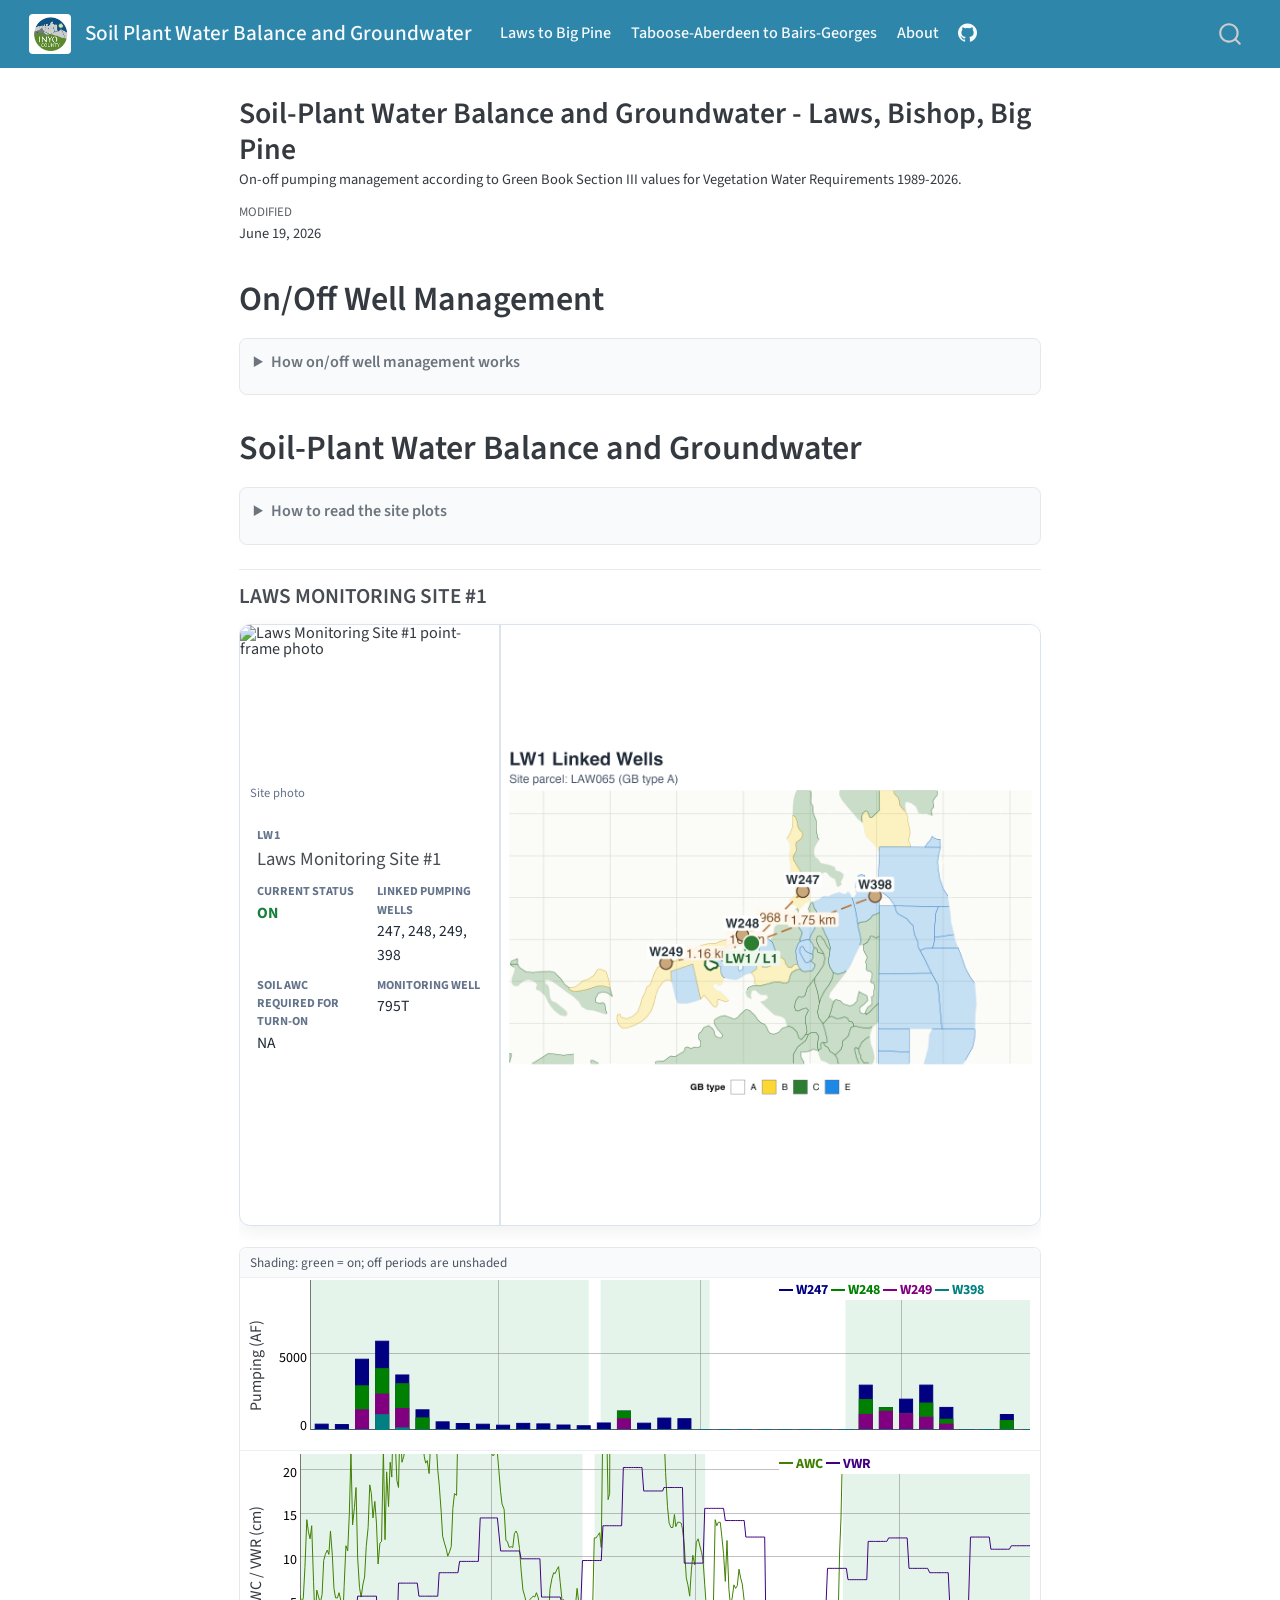
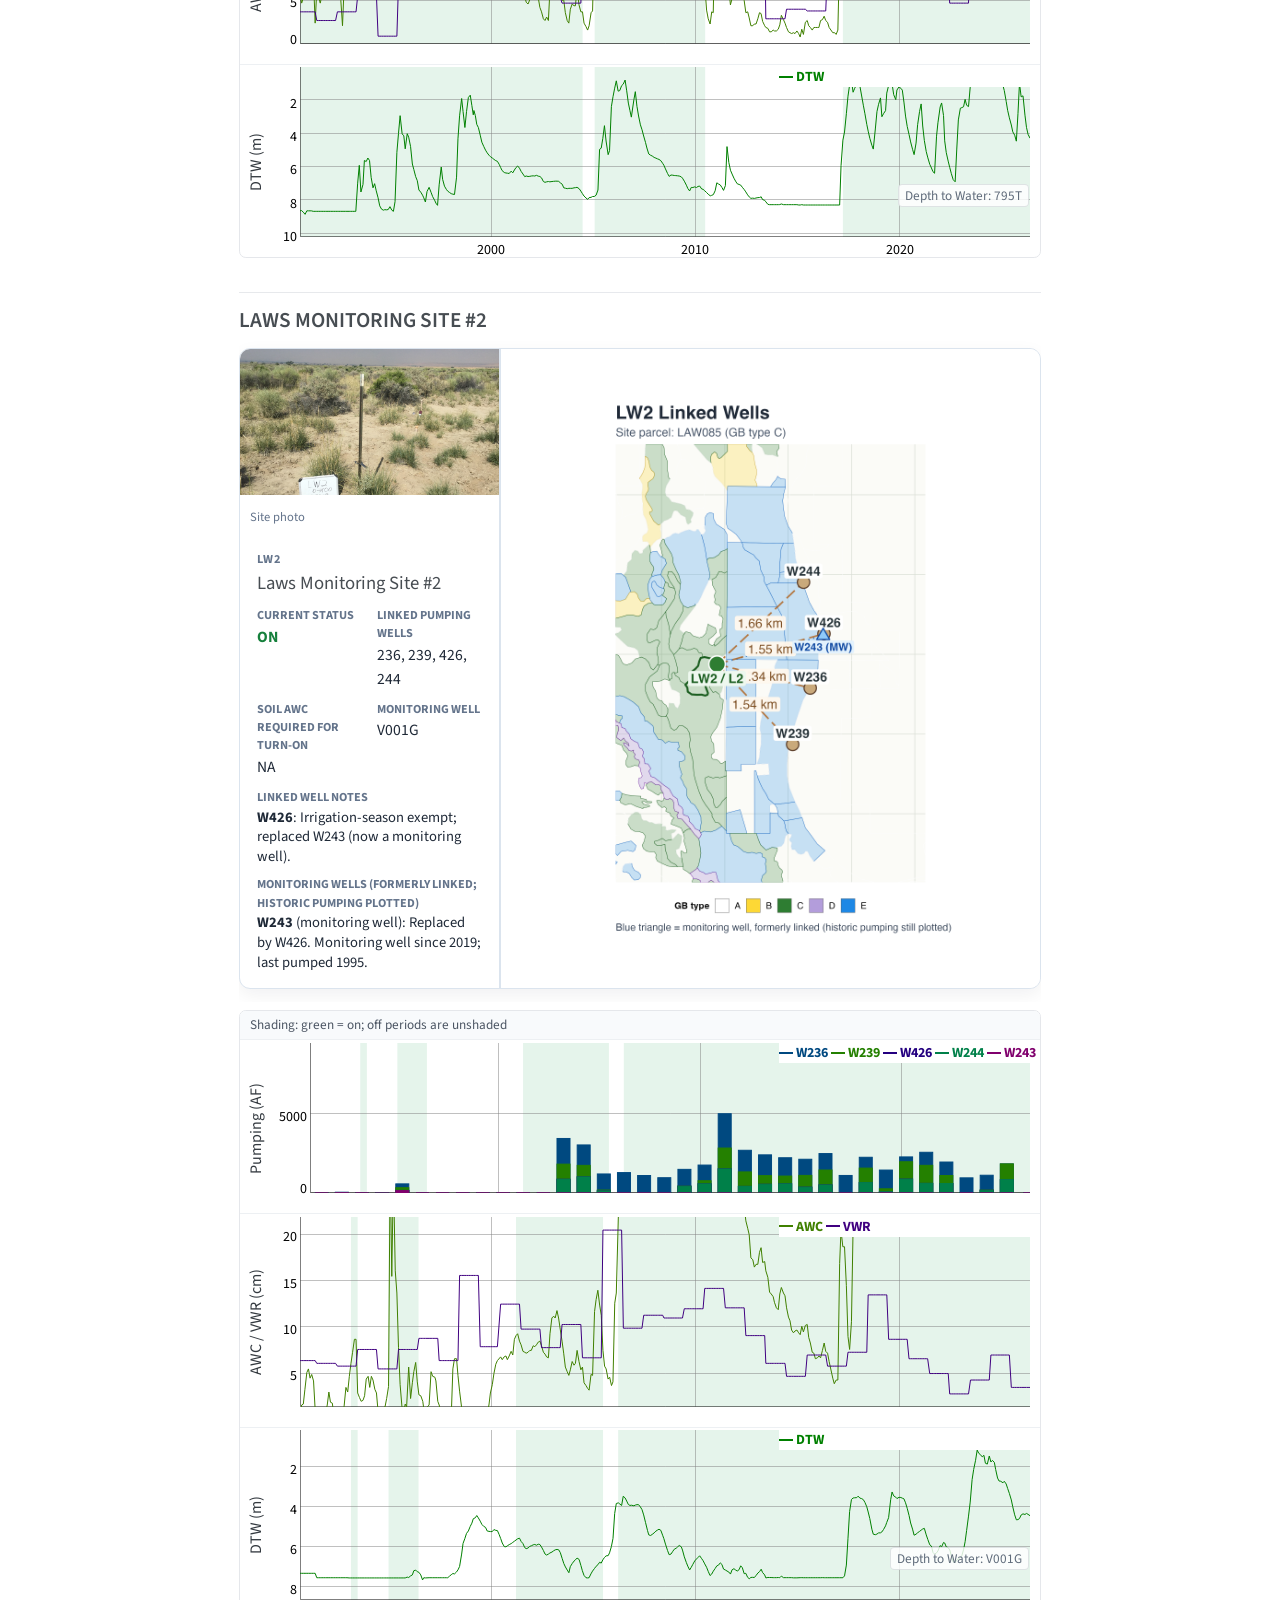
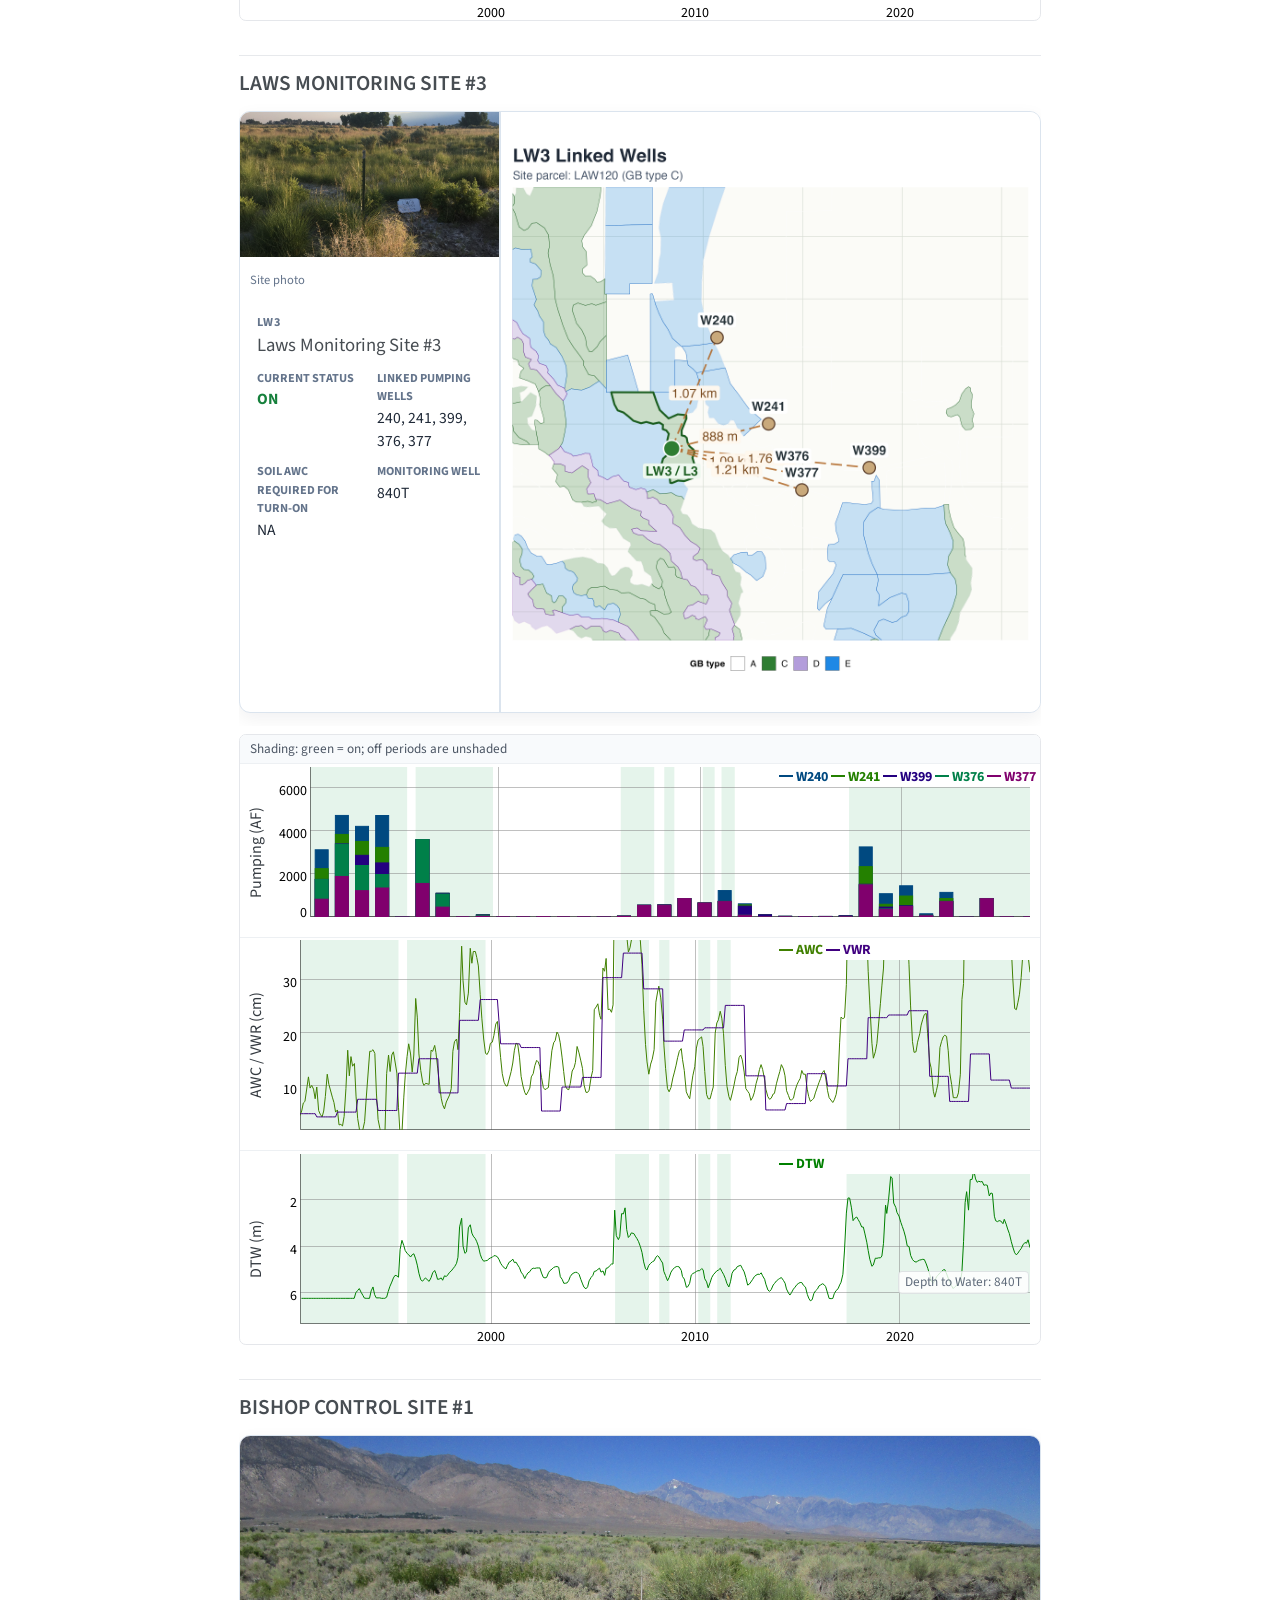
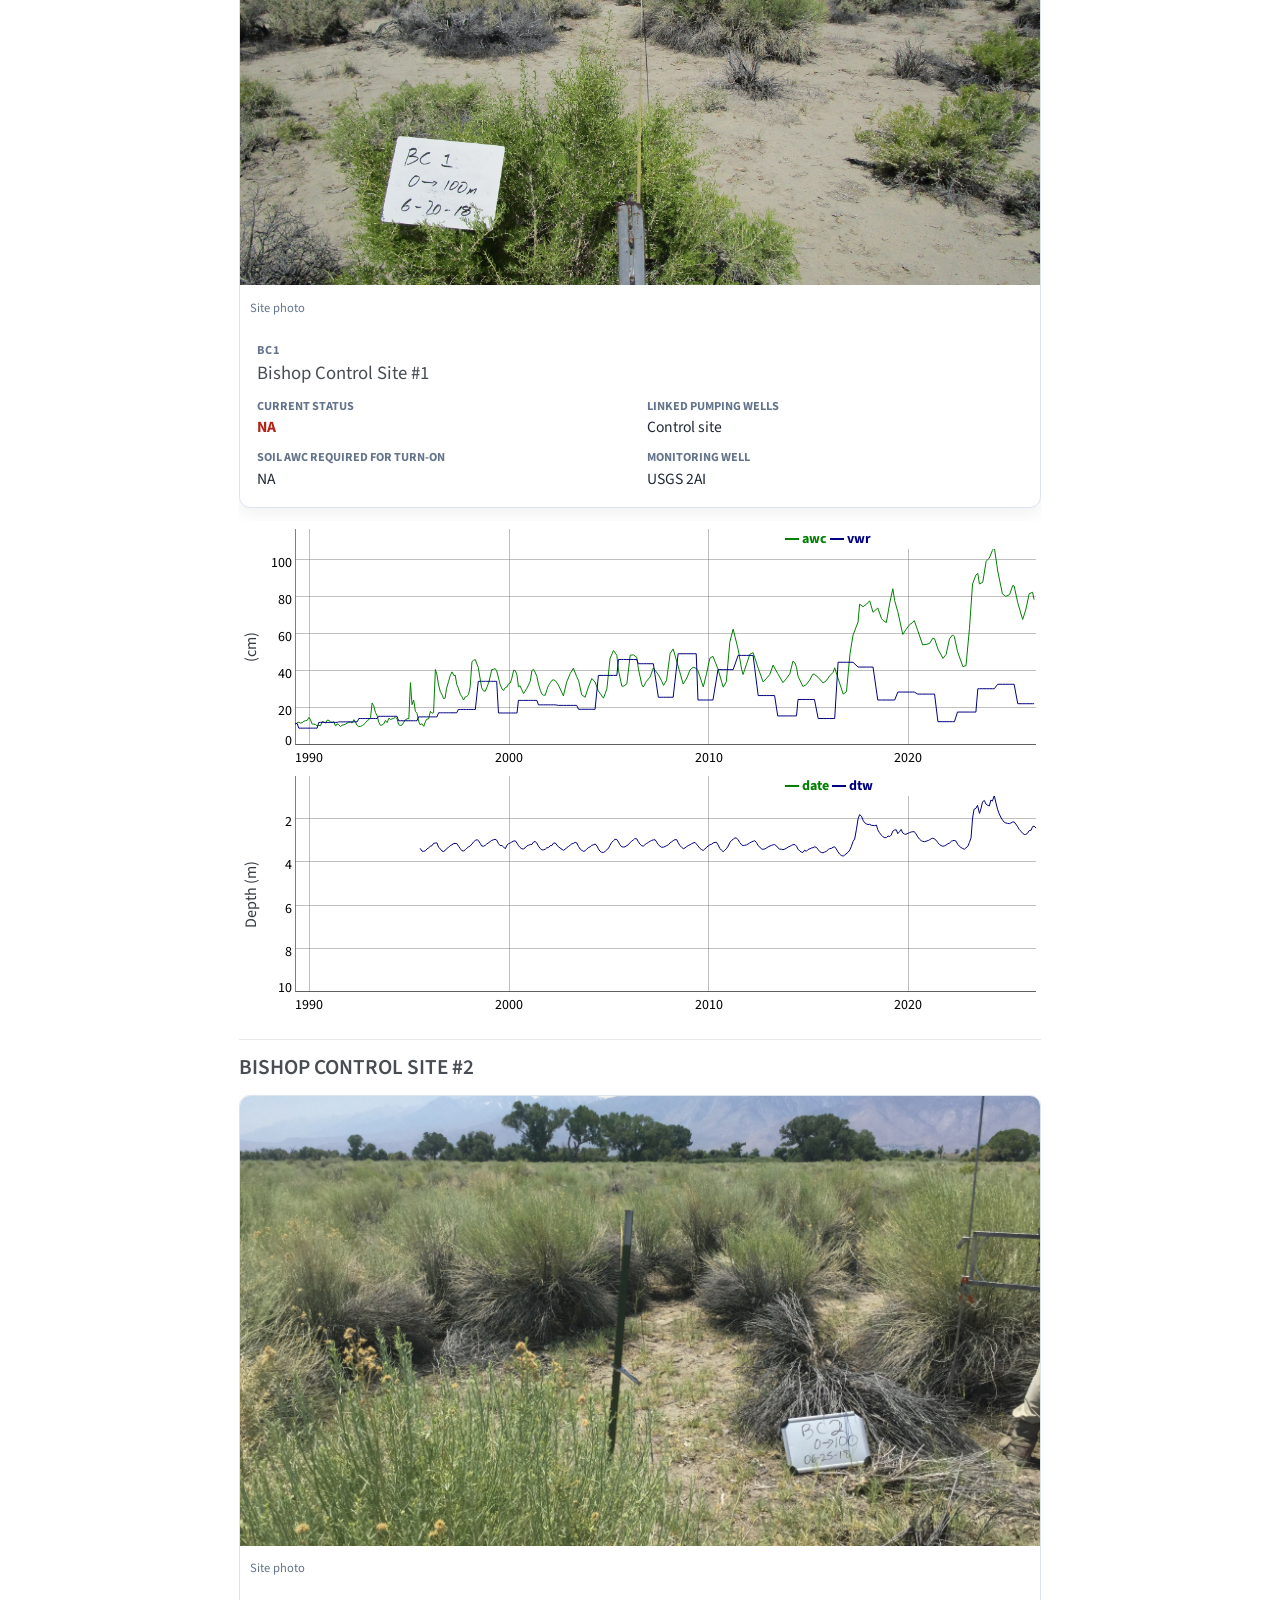
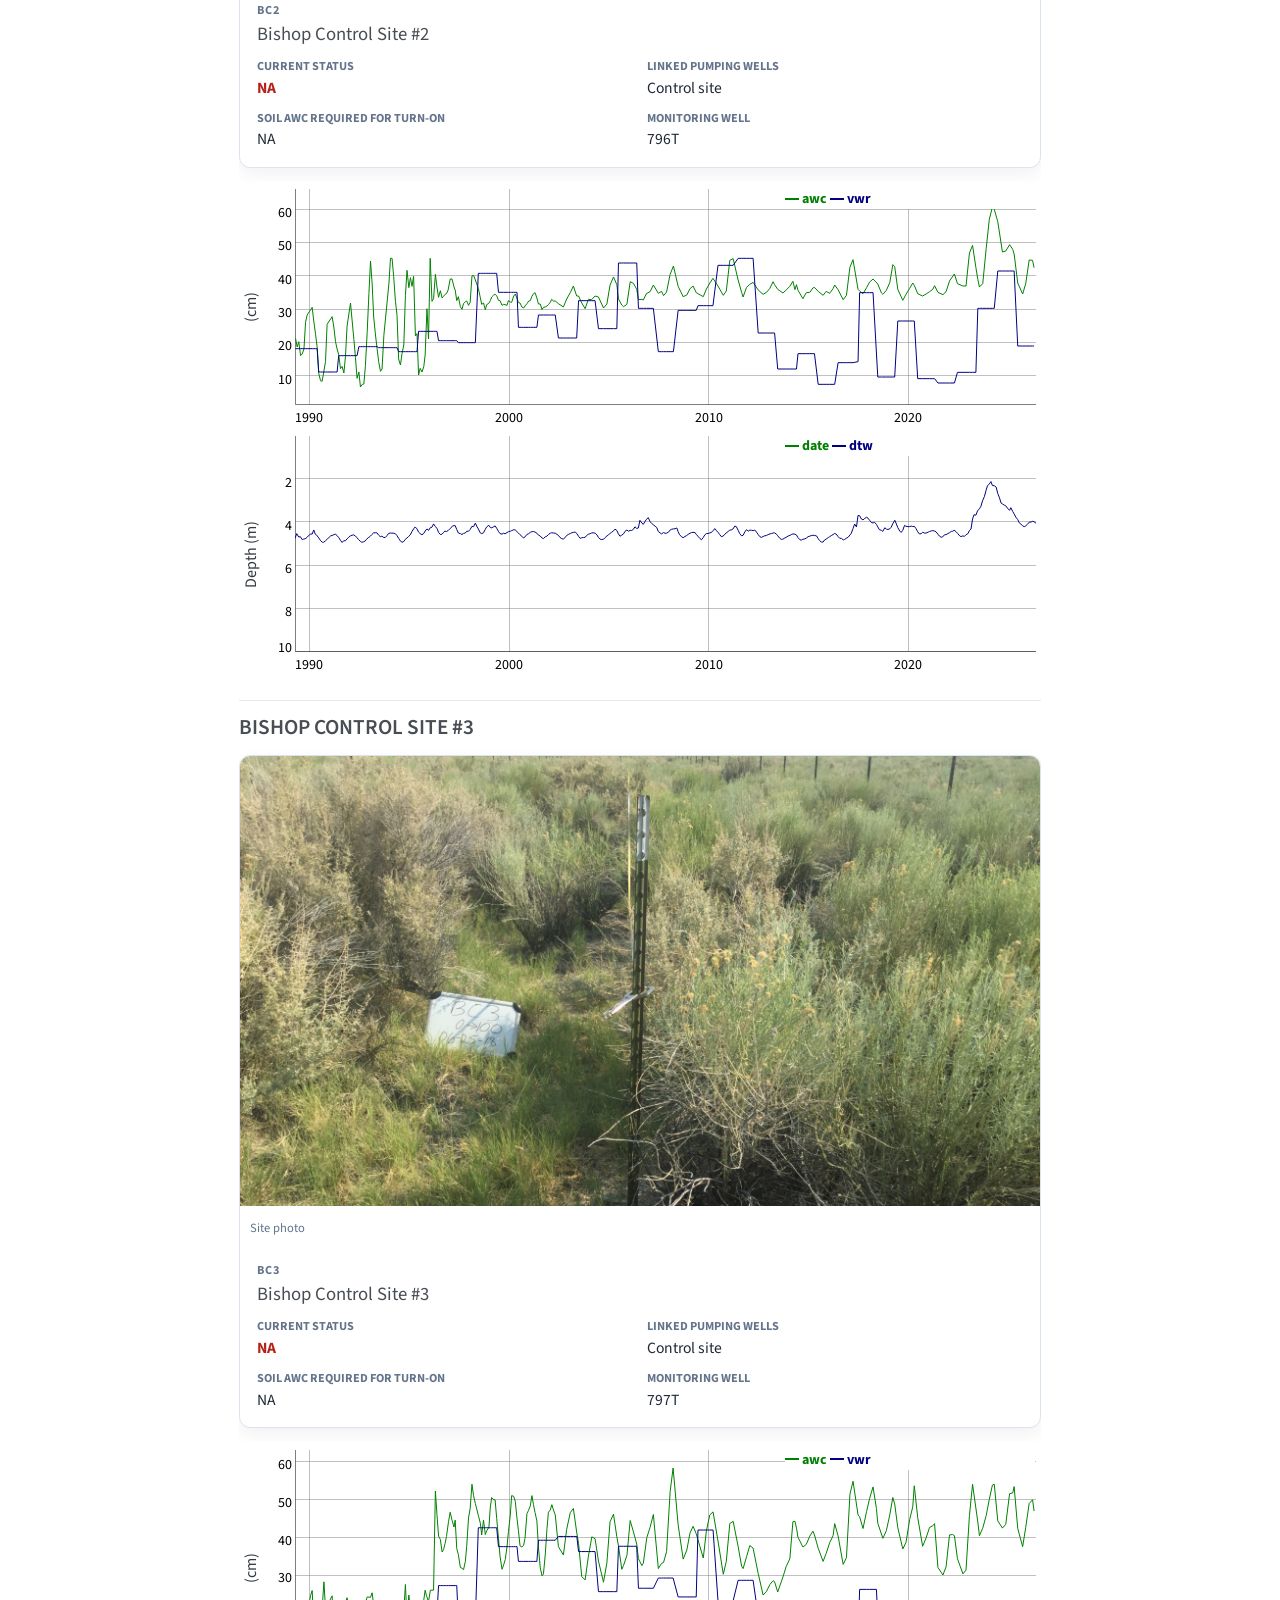
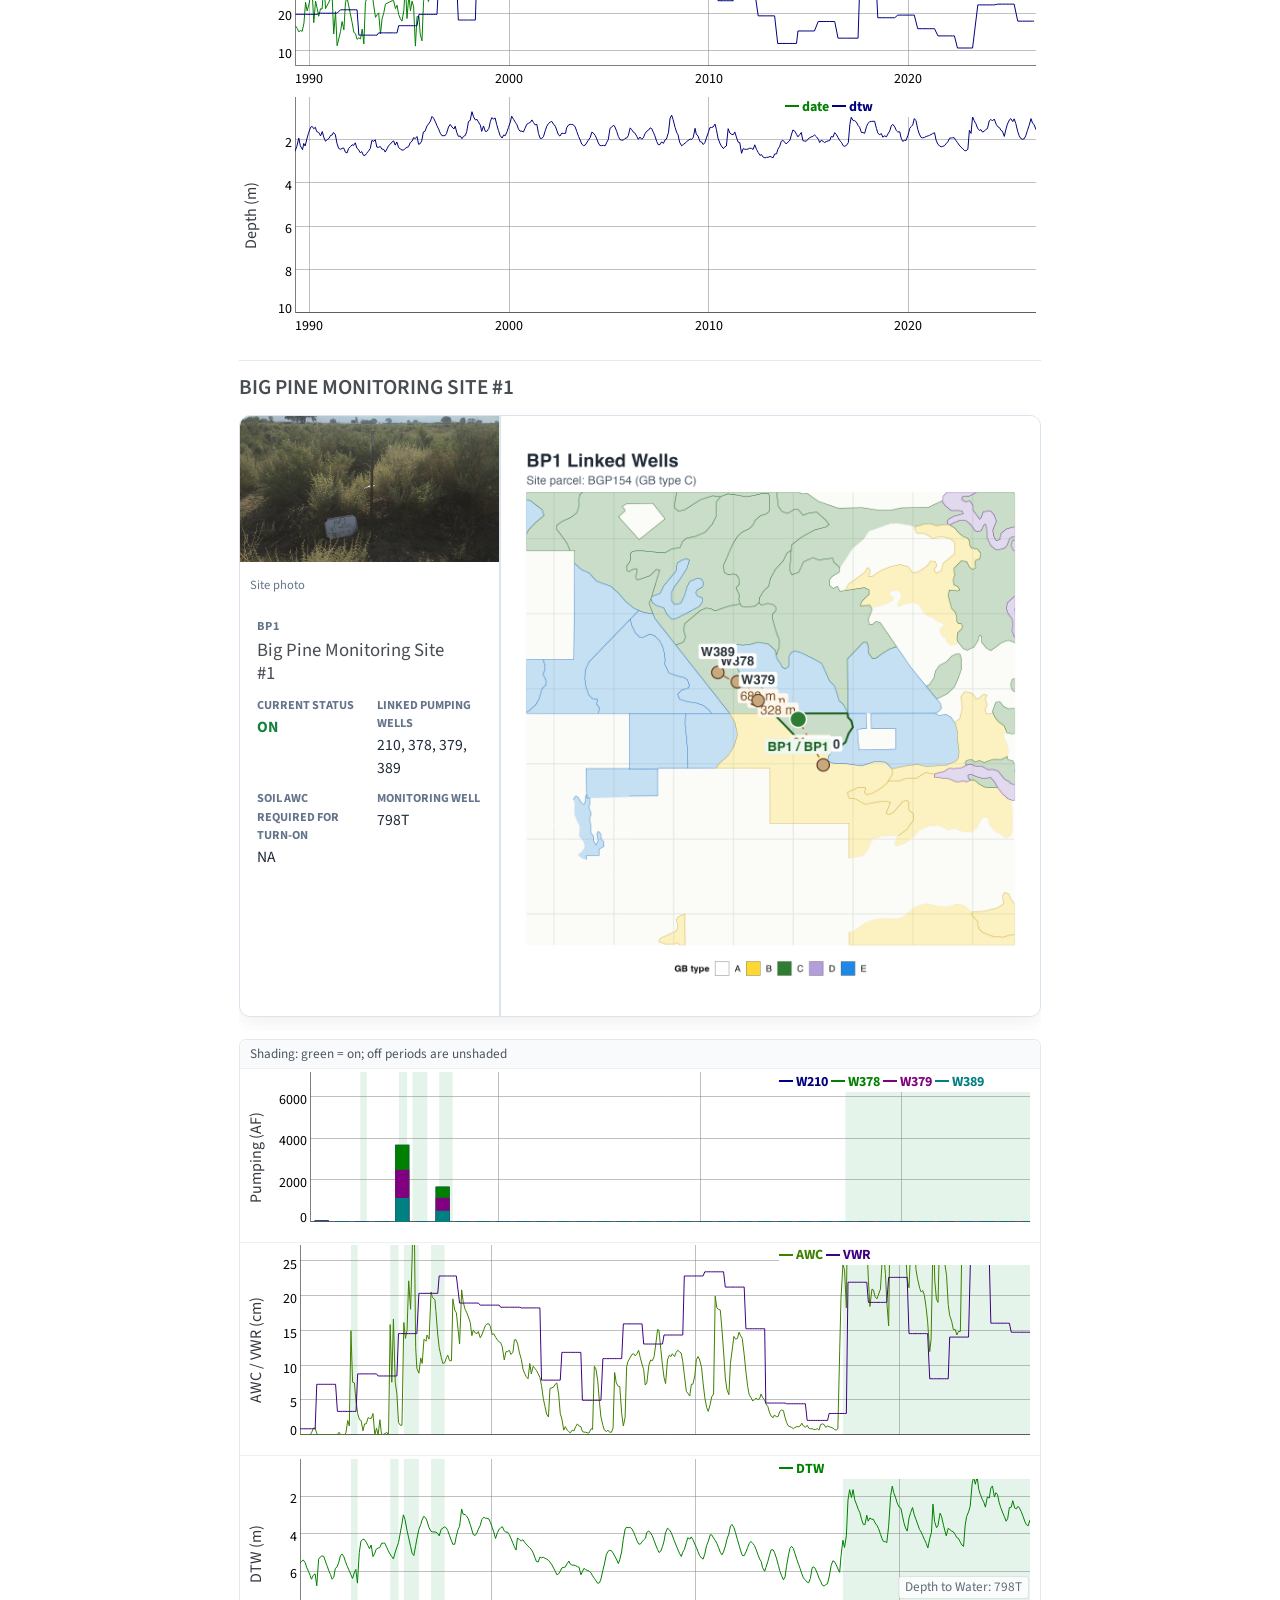
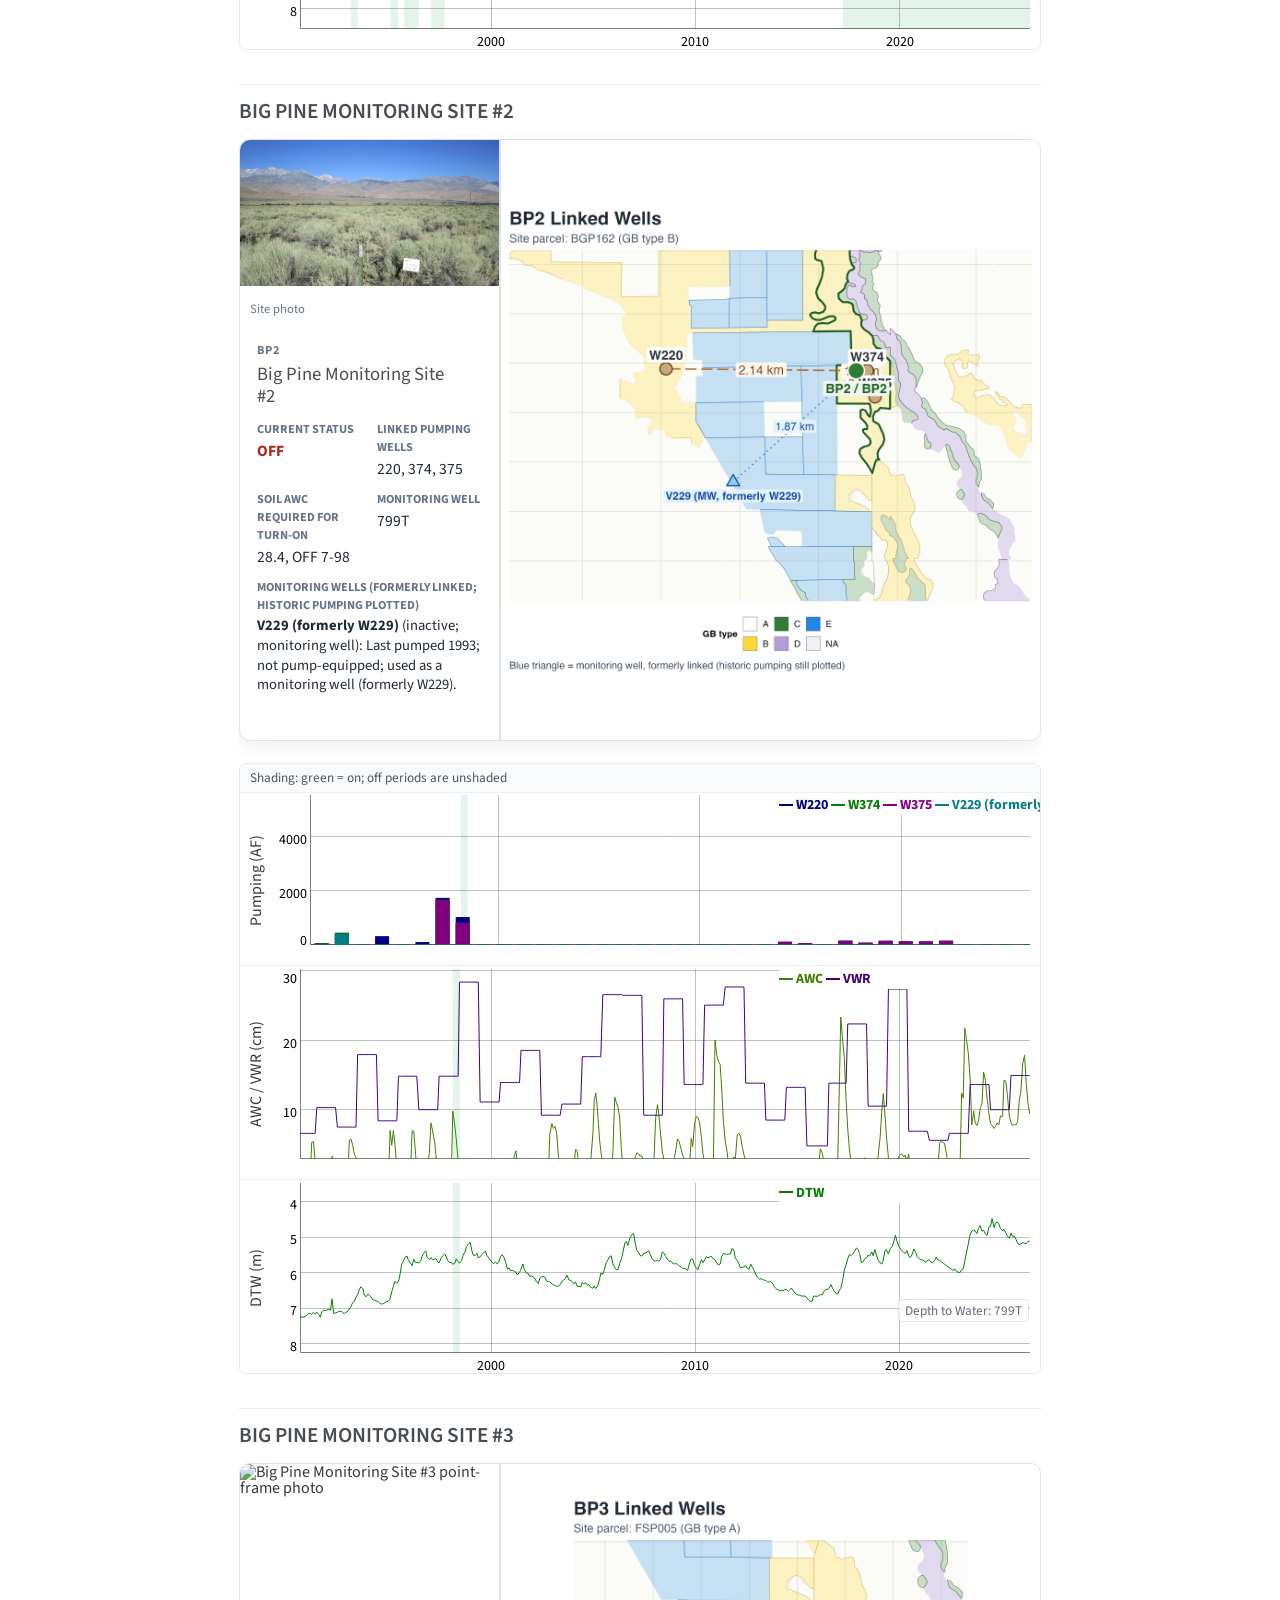
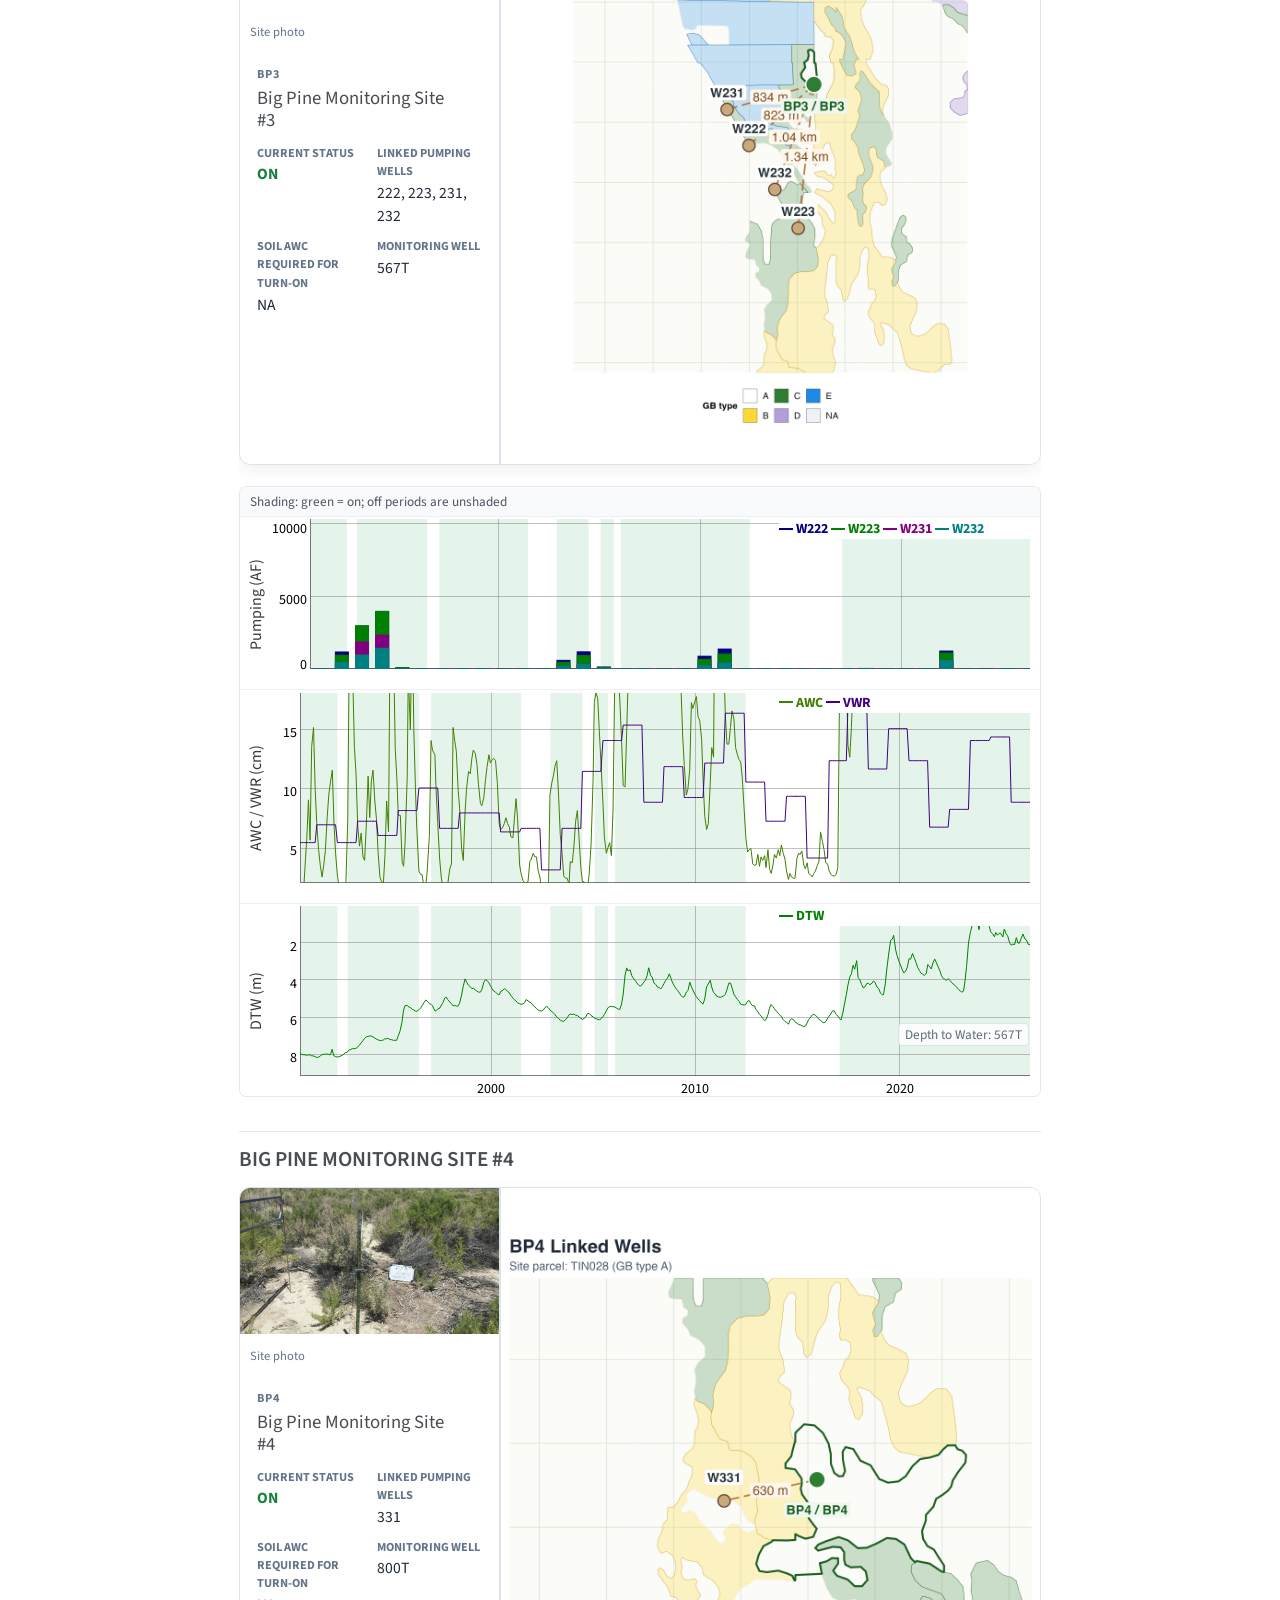
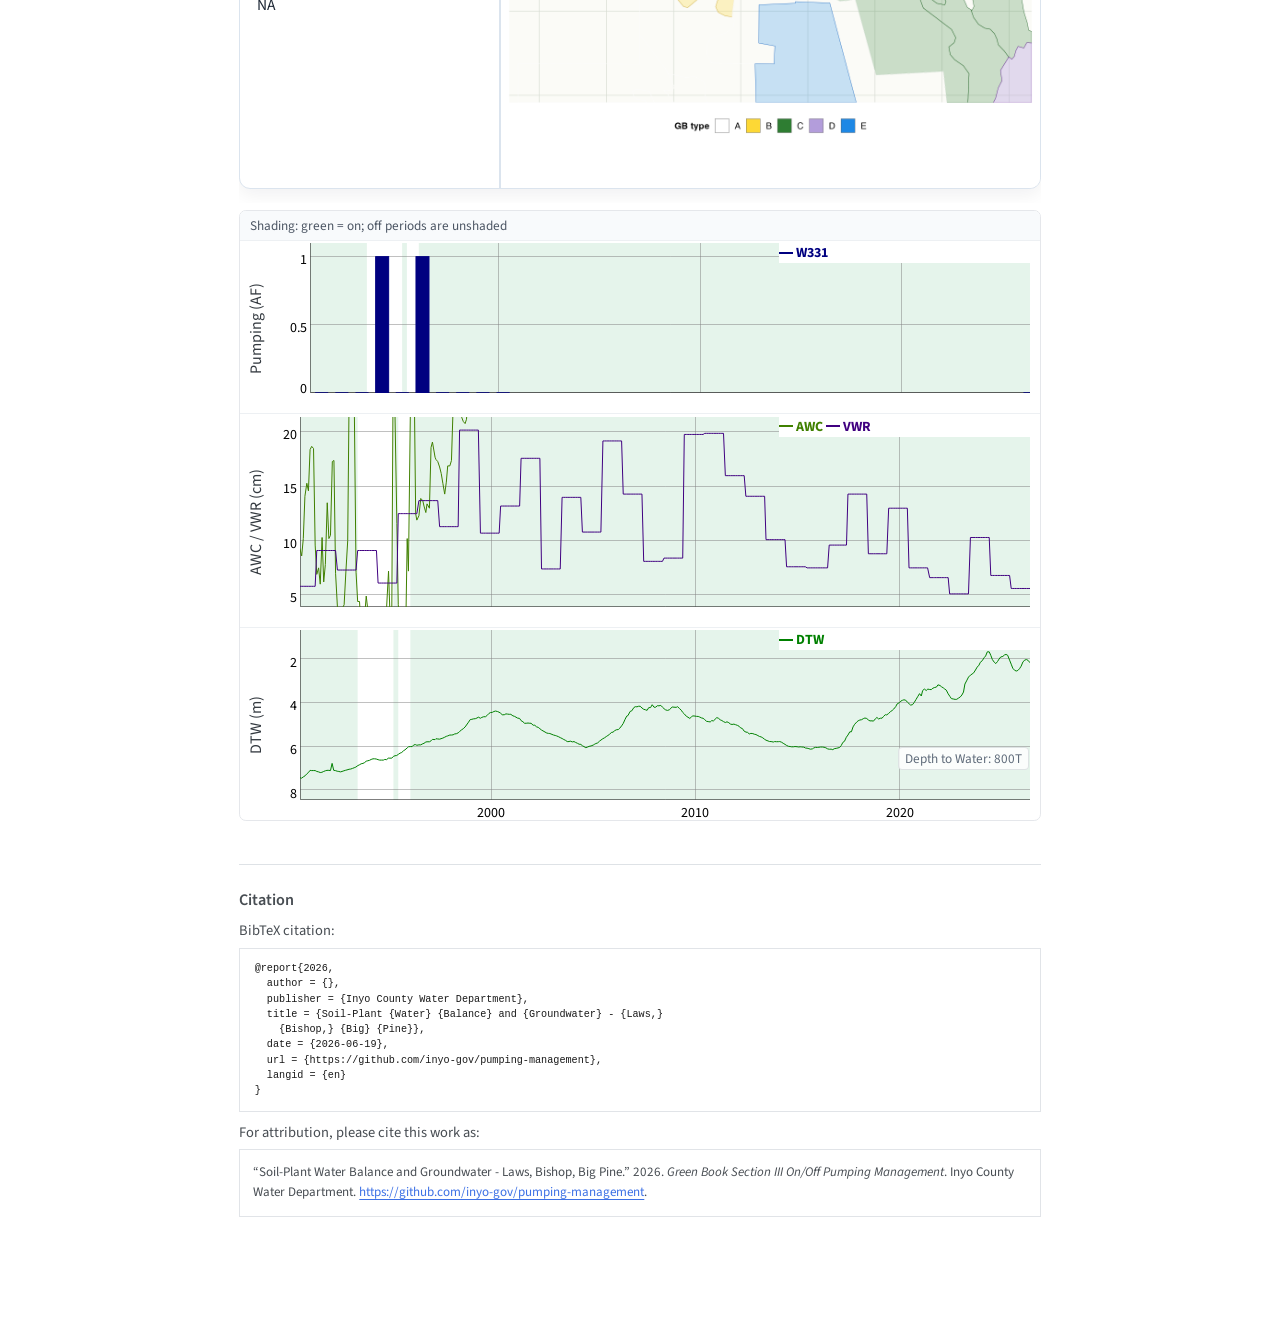
==== commit 1a0a0e59: "Add W426 map point from OVGA monitoring points export; regenerate LW2 map - data/map_sources/well_po" ====
--- a/docs/index.html
+++ b/docs/index.html
@@ -204,16 +204,16 @@
 <div class="site-dashboard">
 <div class="site-dashboard-key">Shading: green = on; off periods are unshaded</div>
 <div class="site-dashboard-panel site-dashboard-pumping">
-<div id="htmlwidget-f3469d4a9f60656f5af1" style="width:960px;height:170px;" class="dygraphs html-widget"></div>
-<script type="application/json" data-for="htmlwidget-f3469d4a9f60656f5af1">{"x":{"attrs":{"axes":{"x":{"pixelsPerLabel":60,"axisLabelFormatter":"function(date, granularity, opts, dygraph) { return ''; }","drawAxis":true},"y":{"valueRange":[0,9915.15],"drawAxis":true}},"series":{"W247":{"axis":"y","plotter":"/**\n * Bar Chart plotter is adapted from http://dygraphs.com/tests/plotters.html\n */\nfunction stackedBarPlotter(e) {\n  //extracting and reducing the Dygraph.stackPoints_ function\n  stackPoints = function(points, cumulativeYval, seriesExtremes, fillMethod) {\n    var lastXval = null;\n    var prevPoint = null;\n    var nextPoint = null;\n    var nextPointIdx = -1;\n  \n    // Find the next stackable point starting from the given index.\n    var updateNextPoint = function(idx) {\n      // If we've previously found a non-NaN point and haven't gone past it yet,\n      // just use that.\n      if (nextPointIdx >= idx) return;\n  \n      // We haven't found a non-NaN point yet or have moved past it,\n      // look towards the right to find a non-NaN point.\n      for (var j = idx; j < points.length; ++j) {\n        // Clear out a previously-found point (if any) since it's no longer\n        // valid, we shouldn't use it for interpolation anymore.\n        nextPoint = null;\n        if (!isNaN(points[j].yval) && points[j].yval !== null) {\n          nextPointIdx = j;\n          nextPoint = points[j];\n          break;\n        }\n      }\n    };\n  \n    for (var i = 0; i < points.length; ++i) {\n      var point = points[i];\n      var xval = point.xval;\n      if (cumulativeYval[xval] === undefined) {\n        cumulativeYval[xval] = 0;\n      }\n  \n      var actualYval = point.yval;\n      if (isNaN(actualYval) || actualYval === null) {\n        if(fillMethod == 'none') {\n          actualYval = 0;\n        } else {\n          // Interpolate/extend for stacking purposes if possible.\n          updateNextPoint(i);\n          if (prevPoint && nextPoint && fillMethod != 'none') {\n            // Use linear interpolation between prevPoint and nextPoint.\n            actualYval = prevPoint.yval + (nextPoint.yval - prevPoint.yval) *\n                ((xval - prevPoint.xval) / (nextPoint.xval - prevPoint.xval));\n          } else if (prevPoint && fillMethod == 'all') {\n            actualYval = prevPoint.yval;\n          } else if (nextPoint && fillMethod == 'all') {\n            actualYval = nextPoint.yval;\n          } else {\n            actualYval = 0;\n          }\n        }\n      } else {\n        prevPoint = point;\n      }\n  \n      var stackedYval = cumulativeYval[xval];\n      if (lastXval != xval) {\n        // If an x-value is repeated, we ignore the duplicates.\n        stackedYval += actualYval;\n        cumulativeYval[xval] = stackedYval;\n      }\n      lastXval = xval;\n  \n      point.yval_stacked = stackedYval;\n      \n      if (stackedYval > seriesExtremes[1]) {\n        seriesExtremes[1] = stackedYval;\n      }\n      if (stackedYval < seriesExtremes[0]) {\n        seriesExtremes[0] = stackedYval;\n      }\n  \n    }\n  };\n  \n  // BEGIN HEADER BLOCK\n  // This first block can be copied to other plotters to capture the group \n  var g = e.dygraph;\n  \n  var group;\n  var groupIdx = [];\n  var sets = [];\n  var allSets = e.allSeriesPoints;\n  var minIdx = Infinity;\n  var setName = e.setName;\n  var setNames = g.getLabels().slice(1);\n  var groupSetNames = [];\n  var fillColors = [];\n  var strokeColors = g.getColors();\n  // this next one we use further down, but will be populated in a decreasing loop,\n  // so we'll establish the size in this forward loop so it has the structure to accept\n  // later on.\n  var seriesExtremes = [];\n  \n  var currGroup = g.attr_(\"group\", setName);\n  \n  for (var setIdx = 0; setIdx < allSets.length; setIdx++) {\n    // get the name and group of the current setIdx\n    setName = setNames[setIdx];\n    group = g.attr_(\"group\", setName);\n\n    if (group === currGroup) {\n      //save the indv index and the points\n      groupIdx.push(setIdx);\n      sets.push(allSets[setIdx]);\n      groupSetNames.push(setName);\n      fillColors.push(strokeColors[setIdx]);\n     \n      // the aforementioned stuff for later on \n      var tmpExtremes = [];\n      tmpExtremes[0] = Infinity;\n      tmpExtremes[1] = -Infinity;\n      \n      seriesExtremes.push(tmpExtremes);\n      \n      // capturing the min indx helps to ensure we don't render the plotter\n      // multiple times\n      if (setIdx < minIdx) minIdx = setIdx;\n    }\n  }\n  \n  // We'll employ the plotter only on the first of the group\n  if (e.seriesIndex !== minIdx) return;\n  // END HEADER BLOCK\n  \n  var ctx = e.drawingContext;\n  var axis = g.attr_(\"axis\", e.setName);\n  var y_bottom = g.toDomYCoord(0, axis == \"y2\" ? 1 : 0);\n\n  // Find the minimum separation between x-values.\n  // This determines the bar width.\n  var min_sep = Infinity;\n  var points = sets[0];\n  \n  for (var i = 1; i < points.length; i++) {\n    var sep = points[i].canvasx - points[i - 1].canvasx;\n    if (sep < min_sep) min_sep = sep;\n  }\n  var bar_width = Math.floor(2.0 / 3 * min_sep);\n\n  // set up cumulative records\n  var cumulativeYval = [];\n  var packed = g.gatherDatasets_(g.rolledSeries_, null);\n  var extremes = packed.extremes;\n  var seriesName;\n  \n  for (var j = sets.length - 1; j >= 0; j--) {\n    points = sets[j];\n    seriesName = groupSetNames[j]; \n    \n    //  stack the data \n    stackPoints(points, cumulativeYval, seriesExtremes[j],\n          g.getBooleanOption(\"stackedGraphNaNFill\"));\n    \n    extremes[seriesName] = seriesExtremes[j];\n  }\n   \n  // There is currently no way to update the axes height from inside the plotter...\n  // Will have to wait until update can be made to underlying dygraphs lib\n  // Preferring to do issue or pull request to main library on github instead of modifying here\n  // g.computeYAxisRanges_(extremes);\n  // g.layout_.setYAxes(g.axes_);\n  \n  var currSetName;\n  var logscale;\n  var connectSeparated;\n    \n  // Do the actual plotting.\n  for (var j = 0; j < sets.length; j++) {\n    currSetName = groupSetNames[j];\n    connectSeparated = g.getOption('connectSeparatedPoints', currSetName);\n    logscale = g.attributes_.getForSeries(\"logscale\", currSetName);\n    \n    axis = g.axisPropertiesForSeries(currSetName);\n    \n    points = sets[j];\n    \n    for (var i = 0; i < points.length; i++) {\n      var point = points[i];\n      \n      var yval = point.yval;\n      \n      point.y_stacked = DygraphLayout.calcYNormal_(\n          axis, point.yval_stacked, logscale);\n          \n      if (yval !== null && !isNaN(yval)) {\n        yval = point.yval_stacked;\n      }\n      if (yval === null) {\n        yval = NaN;\n        if (!connectSeparated) {\n          point.yval = NaN;\n        }\n      }\n      point.y = DygraphLayout.calcYNormal_(axis, yval, logscale);\n    \n      point.canvasx = g.plotter_.area.w * point.x + g.plotter_.area.x;\n      point.canvasy = g.plotter_.area.h * point.y + g.plotter_.area.y;\n      \n      var center_x = point.canvasx;\n      \n      ctx.fillStyle = fillColors[j];\n      ctx.strokeStyle = fillColors[j];\n    \n      ctx.fillRect(center_x - bar_width / 2, point.canvasy,\n        bar_width, y_bottom - point.canvasy);\n    \n      ctx.strokeRect(center_x - bar_width / 2, point.canvasy,\n        bar_width, y_bottom - point.canvasy);\n    }\n  }\n}","group":"W247W248W249W398"},"W248":{"axis":"y","plotter":"/**\n * Bar Chart plotter is adapted from http://dygraphs.com/tests/plotters.html\n */\nfunction stackedBarPlotter(e) {\n  //extracting and reducing the Dygraph.stackPoints_ function\n  stackPoints = function(points, cumulativeYval, seriesExtremes, fillMethod) {\n    var lastXval = null;\n    var prevPoint = null;\n    var nextPoint = null;\n    var nextPointIdx = -1;\n  \n    // Find the next stackable point starting from the given index.\n    var updateNextPoint = function(idx) {\n      // If we've previously found a non-NaN point and haven't gone past it yet,\n      // just use that.\n      if (nextPointIdx >= idx) return;\n  \n      // We haven't found a non-NaN point yet or have moved past it,\n      // look towards the right to find a non-NaN point.\n      for (var j = idx; j < points.length; ++j) {\n        // Clear out a previously-found point (if any) since it's no longer\n        // valid, we shouldn't use it for interpolation anymore.\n        nextPoint = null;\n        if (!isNaN(points[j].yval) && points[j].yval !== null) {\n          nextPointIdx = j;\n          nextPoint = points[j];\n          break;\n        }\n      }\n    };\n  \n    for (var i = 0; i < points.length; ++i) {\n      var point = points[i];\n      var xval = point.xval;\n      if (cumulativeYval[xval] === undefined) {\n        cumulativeYval[xval] = 0;\n      }\n  \n      var actualYval = point.yval;\n      if (isNaN(actualYval) || actualYval === null) {\n        if(fillMethod == 'none') {\n          actualYval = 0;\n        } else {\n          // Interpolate/extend for stacking purposes if possible.\n          updateNextPoint(i);\n          if (prevPoint && nextPoint && fillMethod != 'none') {\n            // Use linear interpolation between prevPoint and nextPoint.\n            actualYval = prevPoint.yval + (nextPoint.yval - prevPoint.yval) *\n                ((xval - prevPoint.xval) / (nextPoint.xval - prevPoint.xval));\n          } else if (prevPoint && fillMethod == 'all') {\n            actualYval = prevPoint.yval;\n          } else if (nextPoint && fillMethod == 'all') {\n            actualYval = nextPoint.yval;\n          } else {\n            actualYval = 0;\n          }\n        }\n      } else {\n        prevPoint = point;\n      }\n  \n      var stackedYval = cumulativeYval[xval];\n      if (lastXval != xval) {\n        // If an x-value is repeated, we ignore the duplicates.\n        stackedYval += actualYval;\n        cumulativeYval[xval] = stackedYval;\n      }\n      lastXval = xval;\n  \n      point.yval_stacked = stackedYval;\n      \n      if (stackedYval > seriesExtremes[1]) {\n        seriesExtremes[1] = stackedYval;\n      }\n      if (stackedYval < seriesExtremes[0]) {\n        seriesExtremes[0] = stackedYval;\n      }\n  \n    }\n  };\n  \n  // BEGIN HEADER BLOCK\n  // This first block can be copied to other plotters to capture the group \n  var g = e.dygraph;\n  \n  var group;\n  var groupIdx = [];\n  var sets = [];\n  var allSets = e.allSeriesPoints;\n  var minIdx = Infinity;\n  var setName = e.setName;\n  var setNames = g.getLabels().slice(1);\n  var groupSetNames = [];\n  var fillColors = [];\n  var strokeColors = g.getColors();\n  // this next one we use further down, but will be populated in a decreasing loop,\n  // so we'll establish the size in this forward loop so it has the structure to accept\n  // later on.\n  var seriesExtremes = [];\n  \n  var currGroup = g.attr_(\"group\", setName);\n  \n  for (var setIdx = 0; setIdx < allSets.length; setIdx++) {\n    // get the name and group of the current setIdx\n    setName = setNames[setIdx];\n    group = g.attr_(\"group\", setName);\n\n    if (group === currGroup) {\n      //save the indv index and the points\n      groupIdx.push(setIdx);\n      sets.push(allSets[setIdx]);\n      groupSetNames.push(setName);\n      fillColors.push(strokeColors[setIdx]);\n     \n      // the aforementioned stuff for later on \n      var tmpExtremes = [];\n      tmpExtremes[0] = Infinity;\n      tmpExtremes[1] = -Infinity;\n      \n      seriesExtremes.push(tmpExtremes);\n      \n      // capturing the min indx helps to ensure we don't render the plotter\n      // multiple times\n      if (setIdx < minIdx) minIdx = setIdx;\n    }\n  }\n  \n  // We'll employ the plotter only on the first of the group\n  if (e.seriesIndex !== minIdx) return;\n  // END HEADER BLOCK\n  \n  var ctx = e.drawingContext;\n  var axis = g.attr_(\"axis\", e.setName);\n  var y_bottom = g.toDomYCoord(0, axis == \"y2\" ? 1 : 0);\n\n  // Find the minimum separation between x-values.\n  // This determines the bar width.\n  var min_sep = Infinity;\n  var points = sets[0];\n  \n  for (var i = 1; i < points.length; i++) {\n    var sep = points[i].canvasx - points[i - 1].canvasx;\n    if (sep < min_sep) min_sep = sep;\n  }\n  var bar_width = Math.floor(2.0 / 3 * min_sep);\n\n  // set up cumulative records\n  var cumulativeYval = [];\n  var packed = g.gatherDatasets_(g.rolledSeries_, null);\n  var extremes = packed.extremes;\n  var seriesName;\n  \n  for (var j = sets.length - 1; j >= 0; j--) {\n    points = sets[j];\n    seriesName = groupSetNames[j]; \n    \n    //  stack the data \n    stackPoints(points, cumulativeYval, seriesExtremes[j],\n          g.getBooleanOption(\"stackedGraphNaNFill\"));\n    \n    extremes[seriesName] = seriesExtremes[j];\n  }\n   \n  // There is currently no way to update the axes height from inside the plotter...\n  // Will have to wait until update can be made to underlying dygraphs lib\n  // Preferring to do issue or pull request to main library on github instead of modifying here\n  // g.computeYAxisRanges_(extremes);\n  // g.layout_.setYAxes(g.axes_);\n  \n  var currSetName;\n  var logscale;\n  var connectSeparated;\n    \n  // Do the actual plotting.\n  for (var j = 0; j < sets.length; j++) {\n    currSetName = groupSetNames[j];\n    connectSeparated = g.getOption('connectSeparatedPoints', currSetName);\n    logscale = g.attributes_.getForSeries(\"logscale\", currSetName);\n    \n    axis = g.axisPropertiesForSeries(currSetName);\n    \n    points = sets[j];\n    \n    for (var i = 0; i < points.length; i++) {\n      var point = points[i];\n      \n      var yval = point.yval;\n      \n      point.y_stacked = DygraphLayout.calcYNormal_(\n          axis, point.yval_stacked, logscale);\n          \n      if (yval !== null && !isNaN(yval)) {\n        yval = point.yval_stacked;\n      }\n      if (yval === null) {\n        yval = NaN;\n        if (!connectSeparated) {\n          point.yval = NaN;\n        }\n      }\n      point.y = DygraphLayout.calcYNormal_(axis, yval, logscale);\n    \n      point.canvasx = g.plotter_.area.w * point.x + g.plotter_.area.x;\n      point.canvasy = g.plotter_.area.h * point.y + g.plotter_.area.y;\n      \n      var center_x = point.canvasx;\n      \n      ctx.fillStyle = fillColors[j];\n      ctx.strokeStyle = fillColors[j];\n    \n      ctx.fillRect(center_x - bar_width / 2, point.canvasy,\n        bar_width, y_bottom - point.canvasy);\n    \n      ctx.strokeRect(center_x - bar_width / 2, point.canvasy,\n        bar_width, y_bottom - point.canvasy);\n    }\n  }\n}","group":"W247W248W249W398"},"W249":{"axis":"y","plotter":"/**\n * Bar Chart plotter is adapted from http://dygraphs.com/tests/plotters.html\n */\nfunction stackedBarPlotter(e) {\n  //extracting and reducing the Dygraph.stackPoints_ function\n  stackPoints = function(points, cumulativeYval, seriesExtremes, fillMethod) {\n    var lastXval = null;\n    var prevPoint = null;\n    var nextPoint = null;\n    var nextPointIdx = -1;\n  \n    // Find the next stackable point starting from the given index.\n    var updateNextPoint = function(idx) {\n      // If we've previously found a non-NaN point and haven't gone past it yet,\n      // just use that.\n      if (nextPointIdx >= idx) return;\n  \n      // We haven't found a non-NaN point yet or have moved past it,\n      // look towards the right to find a non-NaN point.\n      for (var j = idx; j < points.length; ++j) {\n        // Clear out a previously-found point (if any) since it's no longer\n        // valid, we shouldn't use it for interpolation anymore.\n        nextPoint = null;\n        if (!isNaN(points[j].yval) && points[j].yval !== null) {\n          nextPointIdx = j;\n          nextPoint = points[j];\n          break;\n        }\n      }\n    };\n  \n    for (var i = 0; i < points.length; ++i) {\n      var point = points[i];\n      var xval = point.xval;\n      if (cumulativeYval[xval] === undefined) {\n        cumulativeYval[xval] = 0;\n      }\n  \n      var actualYval = point.yval;\n      if (isNaN(actualYval) || actualYval === null) {\n        if(fillMethod == 'none') {\n          actualYval = 0;\n        } else {\n          // Interpolate/extend for stacking purposes if possible.\n          updateNextPoint(i);\n          if (prevPoint && nextPoint && fillMethod != 'none') {\n            // Use linear interpolation between prevPoint and nextPoint.\n            actualYval = prevPoint.yval + (nextPoint.yval - prevPoint.yval) *\n                ((xval - prevPoint.xval) / (nextPoint.xval - prevPoint.xval));\n          } else if (prevPoint && fillMethod == 'all') {\n            actualYval = prevPoint.yval;\n          } else if (nextPoint && fillMethod == 'all') {\n            actualYval = nextPoint.yval;\n          } else {\n            actualYval = 0;\n          }\n        }\n      } else {\n        prevPoint = point;\n      }\n  \n      var stackedYval = cumulativeYval[xval];\n      if (lastXval != xval) {\n        // If an x-value is repeated, we ignore the duplicates.\n        stackedYval += actualYval;\n        cumulativeYval[xval] = stackedYval;\n      }\n      lastXval = xval;\n  \n      point.yval_stacked = stackedYval;\n      \n      if (stackedYval > seriesExtremes[1]) {\n        seriesExtremes[1] = stackedYval;\n      }\n      if (stackedYval < seriesExtremes[0]) {\n        seriesExtremes[0] = stackedYval;\n      }\n  \n    }\n  };\n  \n  // BEGIN HEADER BLOCK\n  // This first block can be copied to other plotters to capture the group \n  var g = e.dygraph;\n  \n  var group;\n  var groupIdx = [];\n  var sets = [];\n  var allSets = e.allSeriesPoints;\n  var minIdx = Infinity;\n  var setName = e.setName;\n  var setNames = g.getLabels().slice(1);\n  var groupSetNames = [];\n  var fillColors = [];\n  var strokeColors = g.getColors();\n  // this next one we use further down, but will be populated in a decreasing loop,\n  // so we'll establish the size in this forward loop so it has the structure to accept\n  // later on.\n  var seriesExtremes = [];\n  \n  var currGroup = g.attr_(\"group\", setName);\n  \n  for (var setIdx = 0; setIdx < allSets.length; setIdx++) {\n    // get the name and group of the current setIdx\n    setName = setNames[setIdx];\n    group = g.attr_(\"group\", setName);\n\n    if (group === currGroup) {\n      //save the indv index and the points\n      groupIdx.push(setIdx);\n      sets.push(allSets[setIdx]);\n      groupSetNames.push(setName);\n      fillColors.push(strokeColors[setIdx]);\n     \n      // the aforementioned stuff for later on \n      var tmpExtremes = [];\n      tmpExtremes[0] = Infinity;\n      tmpExtremes[1] = -Infinity;\n      \n      seriesExtremes.push(tmpExtremes);\n      \n      // capturing the min indx helps to ensure we don't render the plotter\n      // multiple times\n      if (setIdx < minIdx) minIdx = setIdx;\n    }\n  }\n  \n  // We'll employ the plotter only on the first of the group\n  if (e.seriesIndex !== minIdx) return;\n  // END HEADER BLOCK\n  \n  var ctx = e.drawingContext;\n  var axis = g.attr_(\"axis\", e.setName);\n  var y_bottom = g.toDomYCoord(0, axis == \"y2\" ? 1 : 0);\n\n  // Find the minimum separation between x-values.\n  // This determines the bar width.\n  var min_sep = Infinity;\n  var points = sets[0];\n  \n  for (var i = 1; i < points.length; i++) {\n    var sep = points[i].canvasx - points[i - 1].canvasx;\n    if (sep < min_sep) min_sep = sep;\n  }\n  var bar_width = Math.floor(2.0 / 3 * min_sep);\n\n  // set up cumulative records\n  var cumulativeYval = [];\n  var packed = g.gatherDatasets_(g.rolledSeries_, null);\n  var extremes = packed.extremes;\n  var seriesName;\n  \n  for (var j = sets.length - 1; j >= 0; j--) {\n    points = sets[j];\n    seriesName = groupSetNames[j]; \n    \n    //  stack the data \n    stackPoints(points, cumulativeYval, seriesExtremes[j],\n          g.getBooleanOption(\"stackedGraphNaNFill\"));\n    \n    extremes[seriesName] = seriesExtremes[j];\n  }\n   \n  // There is currently no way to update the axes height from inside the plotter...\n  // Will have to wait until update can be made to underlying dygraphs lib\n  // Preferring to do issue or pull request to main library on github instead of modifying here\n  // g.computeYAxisRanges_(extremes);\n  // g.layout_.setYAxes(g.axes_);\n  \n  var currSetName;\n  var logscale;\n  var connectSeparated;\n    \n  // Do the actual plotting.\n  for (var j = 0; j < sets.length; j++) {\n    currSetName = groupSetNames[j];\n    connectSeparated = g.getOption('connectSeparatedPoints', currSetName);\n    logscale = g.attributes_.getForSeries(\"logscale\", currSetName);\n    \n    axis = g.axisPropertiesForSeries(currSetName);\n    \n    points = sets[j];\n    \n    for (var i = 0; i < points.length; i++) {\n      var point = points[i];\n      \n      var yval = point.yval;\n      \n      point.y_stacked = DygraphLayout.calcYNormal_(\n          axis, point.yval_stacked, logscale);\n          \n      if (yval !== null && !isNaN(yval)) {\n        yval = point.yval_stacked;\n      }\n      if (yval === null) {\n        yval = NaN;\n        if (!connectSeparated) {\n          point.yval = NaN;\n        }\n      }\n      point.y = DygraphLayout.calcYNormal_(axis, yval, logscale);\n    \n      point.canvasx = g.plotter_.area.w * point.x + g.plotter_.area.x;\n      point.canvasy = g.plotter_.area.h * point.y + g.plotter_.area.y;\n      \n      var center_x = point.canvasx;\n      \n      ctx.fillStyle = fillColors[j];\n      ctx.strokeStyle = fillColors[j];\n    \n      ctx.fillRect(center_x - bar_width / 2, point.canvasy,\n        bar_width, y_bottom - point.canvasy);\n    \n      ctx.strokeRect(center_x - bar_width / 2, point.canvasy,\n        bar_width, y_bottom - point.canvasy);\n    }\n  }\n}","group":"W247W248W249W398"},"W398":{"axis":"y","plotter":"/**\n * Bar Chart plotter is adapted from http://dygraphs.com/tests/plotters.html\n */\nfunction stackedBarPlotter(e) {\n  //extracting and reducing the Dygraph.stackPoints_ function\n  stackPoints = function(points, cumulativeYval, seriesExtremes, fillMethod) {\n    var lastXval = null;\n    var prevPoint = null;\n    var nextPoint = null;\n    var nextPointIdx = -1;\n  \n    // Find the next stackable point starting from the given index.\n    var updateNextPoint = function(idx) {\n      // If we've previously found a non-NaN point and haven't gone past it yet,\n      // just use that.\n      if (nextPointIdx >= idx) return;\n  \n      // We haven't found a non-NaN point yet or have moved past it,\n      // look towards the right to find a non-NaN point.\n      for (var j = idx; j < points.length; ++j) {\n        // Clear out a previously-found point (if any) since it's no longer\n        // valid, we shouldn't use it for interpolation anymore.\n        nextPoint = null;\n        if (!isNaN(points[j].yval) && points[j].yval !== null) {\n          nextPointIdx = j;\n          nextPoint = points[j];\n          break;\n        }\n      }\n    };\n  \n    for (var i = 0; i < points.length; ++i) {\n      var point = points[i];\n      var xval = point.xval;\n      if (cumulativeYval[xval] === undefined) {\n        cumulativeYval[xval] = 0;\n      }\n  \n      var actualYval = point.yval;\n      if (isNaN(actualYval) || actualYval === null) {\n        if(fillMethod == 'none') {\n          actualYval = 0;\n        } else {\n          // Interpolate/extend for stacking purposes if possible.\n          updateNextPoint(i);\n          if (prevPoint && nextPoint && fillMethod != 'none') {\n            // Use linear interpolation between prevPoint and nextPoint.\n            actualYval = prevPoint.yval + (nextPoint.yval - prevPoint.yval) *\n                ((xval - prevPoint.xval) / (nextPoint.xval - prevPoint.xval));\n          } else if (prevPoint && fillMethod == 'all') {\n            actualYval = prevPoint.yval;\n          } else if (nextPoint && fillMethod == 'all') {\n            actualYval = nextPoint.yval;\n          } else {\n            actualYval = 0;\n          }\n        }\n      } else {\n        prevPoint = point;\n      }\n  \n      var stackedYval = cumulativeYval[xval];\n      if (lastXval != xval) {\n        // If an x-value is repeated, we ignore the duplicates.\n        stackedYval += actualYval;\n        cumulativeYval[xval] = stackedYval;\n      }\n      lastXval = xval;\n  \n      point.yval_stacked = stackedYval;\n      \n      if (stackedYval > seriesExtremes[1]) {\n        seriesExtremes[1] = stackedYval;\n      }\n      if (stackedYval < seriesExtremes[0]) {\n        seriesExtremes[0] = stackedYval;\n      }\n  \n    }\n  };\n  \n  // BEGIN HEADER BLOCK\n  // This first block can be copied to other plotters to capture the group \n  var g = e.dygraph;\n  \n  var group;\n  var groupIdx = [];\n  var sets = [];\n  var allSets = e.allSeriesPoints;\n  var minIdx = Infinity;\n  var setName = e.setName;\n  var setNames = g.getLabels().slice(1);\n  var groupSetNames = [];\n  var fillColors = [];\n  var strokeColors = g.getColors();\n  // this next one we use further down, but will be populated in a decreasing loop,\n  // so we'll establish the size in this forward loop so it has the structure to accept\n  // later on.\n  var seriesExtremes = [];\n  \n  var currGroup = g.attr_(\"group\", setName);\n  \n  for (var setIdx = 0; setIdx < allSets.length; setIdx++) {\n    // get the name and group of the current setIdx\n    setName = setNames[setIdx];\n    group = g.attr_(\"group\", setName);\n\n    if (group === currGroup) {\n      //save the indv index and the points\n      groupIdx.push(setIdx);\n      sets.push(allSets[setIdx]);\n      groupSetNames.push(setName);\n      fillColors.push(strokeColors[setIdx]);\n     \n      // the aforementioned stuff for later on \n      var tmpExtremes = [];\n      tmpExtremes[0] = Infinity;\n      tmpExtremes[1] = -Infinity;\n      \n      seriesExtremes.push(tmpExtremes);\n      \n      // capturing the min indx helps to ensure we don't render the plotter\n      // multiple times\n      if (setIdx < minIdx) minIdx = setIdx;\n    }\n  }\n  \n  // We'll employ the plotter only on the first of the group\n  if (e.seriesIndex !== minIdx) return;\n  // END HEADER BLOCK\n  \n  var ctx = e.drawingContext;\n  var axis = g.attr_(\"axis\", e.setName);\n  var y_bottom = g.toDomYCoord(0, axis == \"y2\" ? 1 : 0);\n\n  // Find the minimum separation between x-values.\n  // This determines the bar width.\n  var min_sep = Infinity;\n  var points = sets[0];\n  \n  for (var i = 1; i < points.length; i++) {\n    var sep = points[i].canvasx - points[i - 1].canvasx;\n    if (sep < min_sep) min_sep = sep;\n  }\n  var bar_width = Math.floor(2.0 / 3 * min_sep);\n\n  // set up cumulative records\n  var cumulativeYval = [];\n  var packed = g.gatherDatasets_(g.rolledSeries_, null);\n  var extremes = packed.extremes;\n  var seriesName;\n  \n  for (var j = sets.length - 1; j >= 0; j--) {\n    points = sets[j];\n    seriesName = groupSetNames[j]; \n    \n    //  stack the data \n    stackPoints(points, cumulativeYval, seriesExtremes[j],\n          g.getBooleanOption(\"stackedGraphNaNFill\"));\n    \n    extremes[seriesName] = seriesExtremes[j];\n  }\n   \n  // There is currently no way to update the axes height from inside the plotter...\n  // Will have to wait until update can be made to underlying dygraphs lib\n  // Preferring to do issue or pull request to main library on github instead of modifying here\n  // g.computeYAxisRanges_(extremes);\n  // g.layout_.setYAxes(g.axes_);\n  \n  var currSetName;\n  var logscale;\n  var connectSeparated;\n    \n  // Do the actual plotting.\n  for (var j = 0; j < sets.length; j++) {\n    currSetName = groupSetNames[j];\n    connectSeparated = g.getOption('connectSeparatedPoints', currSetName);\n    logscale = g.attributes_.getForSeries(\"logscale\", currSetName);\n    \n    axis = g.axisPropertiesForSeries(currSetName);\n    \n    points = sets[j];\n    \n    for (var i = 0; i < points.length; i++) {\n      var point = points[i];\n      \n      var yval = point.yval;\n      \n      point.y_stacked = DygraphLayout.calcYNormal_(\n          axis, point.yval_stacked, logscale);\n          \n      if (yval !== null && !isNaN(yval)) {\n        yval = point.yval_stacked;\n      }\n      if (yval === null) {\n        yval = NaN;\n        if (!connectSeparated) {\n          point.yval = NaN;\n        }\n      }\n      point.y = DygraphLayout.calcYNormal_(axis, yval, logscale);\n    \n      point.canvasx = g.plotter_.area.w * point.x + g.plotter_.area.x;\n      point.canvasy = g.plotter_.area.h * point.y + g.plotter_.area.y;\n      \n      var center_x = point.canvasx;\n      \n      ctx.fillStyle = fillColors[j];\n      ctx.strokeStyle = fillColors[j];\n    \n      ctx.fillRect(center_x - bar_width / 2, point.canvasy,\n        bar_width, y_bottom - point.canvasy);\n    \n      ctx.strokeRect(center_x - bar_width / 2, point.canvasy,\n        bar_width, y_bottom - point.canvasy);\n    }\n  }\n}","group":"W247W248W249W398"},"Window spacer":{"axis":"y","strokeWidth":0}},"labels":["year","W247","W248","W249","W398","Window spacer"],"retainDateWindow":false,"colors":["#000080","#008000","#800080","#008080","rgba(0, 0, 0, 0)"],"ylabel":"Pumping (AF)","stackedGraph":true,"fillGraph":false,"fillAlpha":0.15,"stepPlot":false,"drawPoints":false,"pointSize":1,"drawGapEdgePoints":false,"connectSeparatedPoints":false,"strokeWidth":1,"strokeBorderColor":"white","colorValue":0.5,"colorSaturation":1,"includeZero":false,"drawAxesAtZero":false,"logscale":false,"axisTickSize":3,"axisLineColor":"black","axisLineWidth":0.3,"axisLabelColor":"black","axisLabelFontSize":14,"axisLabelWidth":60,"drawGrid":true,"gridLineWidth":0.3,"rightGap":5,"digitsAfterDecimal":2,"labelsKMB":false,"labelsKMG2":false,"labelsUTC":false,"maxNumberWidth":6,"animatedZooms":false,"mobileDisableYTouch":true,"disableZoom":false,"legend":"always","labelsDivWidth":250,"labelsShowZeroValues":true,"labelsSeparateLines":false,"hideOverlayOnMouseOut":false,"dateWindow":["1990-09-01","2026-05-26"]},"scale":"yearly","group":"site-dashboard-LW1","annotations":[],"shadings":[{"from":"1988-08-31T00:00:00.000Z","to":"2004-07-01T00:00:00.000Z","color":"rgba(44, 162, 95, 0.12)","axis":"x"},{"from":"2004-07-01T00:00:00.000Z","to":"2005-02-02T00:00:00.000Z","color":"rgba(0, 0, 0, 0)","axis":"x"},{"from":"2005-02-02T00:00:00.000Z","to":"2010-07-02T00:00:00.000Z","color":"rgba(44, 162, 95, 0.12)","axis":"x"},{"from":"2010-07-02T00:00:00.000Z","to":"2017-03-29T00:00:00.000Z","color":"rgba(0, 0, 0, 0)","axis":"x"},{"from":"2017-03-29T00:00:00.000Z","to":"2026-05-26T00:00:00.000Z","color":"rgba(44, 162, 95, 0.12)","axis":"x"}],"events":[],"format":"date","data":[["1971-04-01T00:00:00.000Z","1972-04-01T00:00:00.000Z","1973-04-01T00:00:00.000Z","1974-04-01T00:00:00.000Z","1975-04-01T00:00:00.000Z","1976-04-01T00:00:00.000Z","1977-04-01T00:00:00.000Z","1978-04-01T00:00:00.000Z","1979-04-01T00:00:00.000Z","1980-04-01T00:00:00.000Z","1981-04-01T00:00:00.000Z","1982-04-01T00:00:00.000Z","1983-04-01T00:00:00.000Z","1984-04-01T00:00:00.000Z","1985-04-01T00:00:00.000Z","1986-04-01T00:00:00.000Z","1987-04-01T00:00:00.000Z","1988-04-01T00:00:00.000Z","1989-04-01T00:00:00.000Z","1990-04-01T00:00:00.000Z","1991-04-01T00:00:00.000Z","1992-04-01T00:00:00.000Z","1993-04-01T00:00:00.000Z","1994-04-01T00:00:00.000Z","1995-04-01T00:00:00.000Z","1996-04-01T00:00:00.000Z","1997-04-01T00:00:00.000Z","1998-04-01T00:00:00.000Z","1999-04-01T00:00:00.000Z","2000-04-01T00:00:00.000Z","2001-04-01T00:00:00.000Z","2002-04-01T00:00:00.000Z","2003-04-01T00:00:00.000Z","2004-04-01T00:00:00.000Z","2005-04-01T00:00:00.000Z","2006-04-01T00:00:00.000Z","2007-04-01T00:00:00.000Z","2008-04-01T00:00:00.000Z","2009-04-01T00:00:00.000Z","2010-04-01T00:00:00.000Z","2011-04-01T00:00:00.000Z","2012-04-01T00:00:00.000Z","2013-04-01T00:00:00.000Z","2014-04-01T00:00:00.000Z","2015-04-01T00:00:00.000Z","2016-04-01T00:00:00.000Z","2017-04-01T00:00:00.000Z","2018-04-01T00:00:00.000Z","2019-04-01T00:00:00.000Z","2020-04-01T00:00:00.000Z","2021-04-01T00:00:00.000Z","2022-04-01T00:00:00.000Z","2023-04-01T00:00:00.000Z","2024-04-01T00:00:00.000Z","2025-04-01T00:00:00.000Z","2026-05-26T00:00:00.000Z"],[560,2901,1644,0,125,0,1,0,1609,10,3169,48,2,0,947,1455,3009,3262,3062,578,385,359,1760,1818,581,535,538,426,382,318,438,404,329,281,464,0,451,787,745,0,0,0,0,0,0,0,0.05,953.5599999999999,0.18,942.3199999999999,1186.39,782.9400000000001,0,0.08,400.33,0],[1855,3183,1516,0,99,0,1,0,1220,0,2680,45,0,0,710,731,3422,2962,2604,2,0,0,1585,1675,1638,799,0,0,0,0,0,0,0,0,0,513,0,0,0,0,0,0,0,0,0,0,0,980.28,233.73,19.41,937.23,323.5,0.13,0.23,606.77,0],[1124,3033,1619,0,83,0,3,0,1116,0,2382,41,0,128,852,654,3012,2611,2521,0,1,0,1334,1368,1282,0,0,0,0,0,0,0,0,0,0,736,0,0,0,0,0,0,0,0,0,0,0,1030.87,1241.11,1076.61,843.7299999999999,386.48,0.05,0.06,15.63,0],[0,0,0,0,0,0,0,0,0,0,0,0,0,0,0,0,0,0,0,0,0,0,0,1008,136,0,0,0,0,0,0,0,0,0,0,0,0,0,0,0,0,0,0,0,0,0,0,0,0,0,0,0.51,3.01,0,0,0],[0,0,0,0,0,0,0,0,0,0,0,0,0,0,0,0,0,0,0,0,0,0,0,0,0,0,0,0,0,0,0,0,0,0,0,0,0,0,0,0,0,0,0,0,0,0,0,0,0,0,0,0,0,0,0,0]],"fixedtz":false,"tzone":"UTC","plugins":{"Crosshair":{"direction":"vertical"}}},"evals":["attrs.axes.x.axisLabelFormatter","attrs.series.W247.plotter","attrs.series.W248.plotter","attrs.series.W249.plotter","attrs.series.W398.plotter"],"jsHooks":[]}</script>
+<div id="htmlwidget-5b05e79486a611b17a97" style="width:960px;height:170px;" class="dygraphs html-widget"></div>
+<script type="application/json" data-for="htmlwidget-5b05e79486a611b17a97">{"x":{"attrs":{"axes":{"x":{"pixelsPerLabel":60,"axisLabelFormatter":"function(date, granularity, opts, dygraph) { return ''; }","drawAxis":true},"y":{"valueRange":[0,9915.15],"drawAxis":true}},"series":{"W247":{"axis":"y","plotter":"/**\n * Bar Chart plotter is adapted from http://dygraphs.com/tests/plotters.html\n */\nfunction stackedBarPlotter(e) {\n  //extracting and reducing the Dygraph.stackPoints_ function\n  stackPoints = function(points, cumulativeYval, seriesExtremes, fillMethod) {\n    var lastXval = null;\n    var prevPoint = null;\n    var nextPoint = null;\n    var nextPointIdx = -1;\n  \n    // Find the next stackable point starting from the given index.\n    var updateNextPoint = function(idx) {\n      // If we've previously found a non-NaN point and haven't gone past it yet,\n      // just use that.\n      if (nextPointIdx >= idx) return;\n  \n      // We haven't found a non-NaN point yet or have moved past it,\n      // look towards the right to find a non-NaN point.\n      for (var j = idx; j < points.length; ++j) {\n        // Clear out a previously-found point (if any) since it's no longer\n        // valid, we shouldn't use it for interpolation anymore.\n        nextPoint = null;\n        if (!isNaN(points[j].yval) && points[j].yval !== null) {\n          nextPointIdx = j;\n          nextPoint = points[j];\n          break;\n        }\n      }\n    };\n  \n    for (var i = 0; i < points.length; ++i) {\n      var point = points[i];\n      var xval = point.xval;\n      if (cumulativeYval[xval] === undefined) {\n        cumulativeYval[xval] = 0;\n      }\n  \n      var actualYval = point.yval;\n      if (isNaN(actualYval) || actualYval === null) {\n        if(fillMethod == 'none') {\n          actualYval = 0;\n        } else {\n          // Interpolate/extend for stacking purposes if possible.\n          updateNextPoint(i);\n          if (prevPoint && nextPoint && fillMethod != 'none') {\n            // Use linear interpolation between prevPoint and nextPoint.\n            actualYval = prevPoint.yval + (nextPoint.yval - prevPoint.yval) *\n                ((xval - prevPoint.xval) / (nextPoint.xval - prevPoint.xval));\n          } else if (prevPoint && fillMethod == 'all') {\n            actualYval = prevPoint.yval;\n          } else if (nextPoint && fillMethod == 'all') {\n            actualYval = nextPoint.yval;\n          } else {\n            actualYval = 0;\n          }\n        }\n      } else {\n        prevPoint = point;\n      }\n  \n      var stackedYval = cumulativeYval[xval];\n      if (lastXval != xval) {\n        // If an x-value is repeated, we ignore the duplicates.\n        stackedYval += actualYval;\n        cumulativeYval[xval] = stackedYval;\n      }\n      lastXval = xval;\n  \n      point.yval_stacked = stackedYval;\n      \n      if (stackedYval > seriesExtremes[1]) {\n        seriesExtremes[1] = stackedYval;\n      }\n      if (stackedYval < seriesExtremes[0]) {\n        seriesExtremes[0] = stackedYval;\n      }\n  \n    }\n  };\n  \n  // BEGIN HEADER BLOCK\n  // This first block can be copied to other plotters to capture the group \n  var g = e.dygraph;\n  \n  var group;\n  var groupIdx = [];\n  var sets = [];\n  var allSets = e.allSeriesPoints;\n  var minIdx = Infinity;\n  var setName = e.setName;\n  var setNames = g.getLabels().slice(1);\n  var groupSetNames = [];\n  var fillColors = [];\n  var strokeColors = g.getColors();\n  // this next one we use further down, but will be populated in a decreasing loop,\n  // so we'll establish the size in this forward loop so it has the structure to accept\n  // later on.\n  var seriesExtremes = [];\n  \n  var currGroup = g.attr_(\"group\", setName);\n  \n  for (var setIdx = 0; setIdx < allSets.length; setIdx++) {\n    // get the name and group of the current setIdx\n    setName = setNames[setIdx];\n    group = g.attr_(\"group\", setName);\n\n    if (group === currGroup) {\n      //save the indv index and the points\n      groupIdx.push(setIdx);\n      sets.push(allSets[setIdx]);\n      groupSetNames.push(setName);\n      fillColors.push(strokeColors[setIdx]);\n     \n      // the aforementioned stuff for later on \n      var tmpExtremes = [];\n      tmpExtremes[0] = Infinity;\n      tmpExtremes[1] = -Infinity;\n      \n      seriesExtremes.push(tmpExtremes);\n      \n      // capturing the min indx helps to ensure we don't render the plotter\n      // multiple times\n      if (setIdx < minIdx) minIdx = setIdx;\n    }\n  }\n  \n  // We'll employ the plotter only on the first of the group\n  if (e.seriesIndex !== minIdx) return;\n  // END HEADER BLOCK\n  \n  var ctx = e.drawingContext;\n  var axis = g.attr_(\"axis\", e.setName);\n  var y_bottom = g.toDomYCoord(0, axis == \"y2\" ? 1 : 0);\n\n  // Find the minimum separation between x-values.\n  // This determines the bar width.\n  var min_sep = Infinity;\n  var points = sets[0];\n  \n  for (var i = 1; i < points.length; i++) {\n    var sep = points[i].canvasx - points[i - 1].canvasx;\n    if (sep < min_sep) min_sep = sep;\n  }\n  var bar_width = Math.floor(2.0 / 3 * min_sep);\n\n  // set up cumulative records\n  var cumulativeYval = [];\n  var packed = g.gatherDatasets_(g.rolledSeries_, null);\n  var extremes = packed.extremes;\n  var seriesName;\n  \n  for (var j = sets.length - 1; j >= 0; j--) {\n    points = sets[j];\n    seriesName = groupSetNames[j]; \n    \n    //  stack the data \n    stackPoints(points, cumulativeYval, seriesExtremes[j],\n          g.getBooleanOption(\"stackedGraphNaNFill\"));\n    \n    extremes[seriesName] = seriesExtremes[j];\n  }\n   \n  // There is currently no way to update the axes height from inside the plotter...\n  // Will have to wait until update can be made to underlying dygraphs lib\n  // Preferring to do issue or pull request to main library on github instead of modifying here\n  // g.computeYAxisRanges_(extremes);\n  // g.layout_.setYAxes(g.axes_);\n  \n  var currSetName;\n  var logscale;\n  var connectSeparated;\n    \n  // Do the actual plotting.\n  for (var j = 0; j < sets.length; j++) {\n    currSetName = groupSetNames[j];\n    connectSeparated = g.getOption('connectSeparatedPoints', currSetName);\n    logscale = g.attributes_.getForSeries(\"logscale\", currSetName);\n    \n    axis = g.axisPropertiesForSeries(currSetName);\n    \n    points = sets[j];\n    \n    for (var i = 0; i < points.length; i++) {\n      var point = points[i];\n      \n      var yval = point.yval;\n      \n      point.y_stacked = DygraphLayout.calcYNormal_(\n          axis, point.yval_stacked, logscale);\n          \n      if (yval !== null && !isNaN(yval)) {\n        yval = point.yval_stacked;\n      }\n      if (yval === null) {\n        yval = NaN;\n        if (!connectSeparated) {\n          point.yval = NaN;\n        }\n      }\n      point.y = DygraphLayout.calcYNormal_(axis, yval, logscale);\n    \n      point.canvasx = g.plotter_.area.w * point.x + g.plotter_.area.x;\n      point.canvasy = g.plotter_.area.h * point.y + g.plotter_.area.y;\n      \n      var center_x = point.canvasx;\n      \n      ctx.fillStyle = fillColors[j];\n      ctx.strokeStyle = fillColors[j];\n    \n      ctx.fillRect(center_x - bar_width / 2, point.canvasy,\n        bar_width, y_bottom - point.canvasy);\n    \n      ctx.strokeRect(center_x - bar_width / 2, point.canvasy,\n        bar_width, y_bottom - point.canvasy);\n    }\n  }\n}","group":"W247W248W249W398"},"W248":{"axis":"y","plotter":"/**\n * Bar Chart plotter is adapted from http://dygraphs.com/tests/plotters.html\n */\nfunction stackedBarPlotter(e) {\n  //extracting and reducing the Dygraph.stackPoints_ function\n  stackPoints = function(points, cumulativeYval, seriesExtremes, fillMethod) {\n    var lastXval = null;\n    var prevPoint = null;\n    var nextPoint = null;\n    var nextPointIdx = -1;\n  \n    // Find the next stackable point starting from the given index.\n    var updateNextPoint = function(idx) {\n      // If we've previously found a non-NaN point and haven't gone past it yet,\n      // just use that.\n      if (nextPointIdx >= idx) return;\n  \n      // We haven't found a non-NaN point yet or have moved past it,\n      // look towards the right to find a non-NaN point.\n      for (var j = idx; j < points.length; ++j) {\n        // Clear out a previously-found point (if any) since it's no longer\n        // valid, we shouldn't use it for interpolation anymore.\n        nextPoint = null;\n        if (!isNaN(points[j].yval) && points[j].yval !== null) {\n          nextPointIdx = j;\n          nextPoint = points[j];\n          break;\n        }\n      }\n    };\n  \n    for (var i = 0; i < points.length; ++i) {\n      var point = points[i];\n      var xval = point.xval;\n      if (cumulativeYval[xval] === undefined) {\n        cumulativeYval[xval] = 0;\n      }\n  \n      var actualYval = point.yval;\n      if (isNaN(actualYval) || actualYval === null) {\n        if(fillMethod == 'none') {\n          actualYval = 0;\n        } else {\n          // Interpolate/extend for stacking purposes if possible.\n          updateNextPoint(i);\n          if (prevPoint && nextPoint && fillMethod != 'none') {\n            // Use linear interpolation between prevPoint and nextPoint.\n            actualYval = prevPoint.yval + (nextPoint.yval - prevPoint.yval) *\n                ((xval - prevPoint.xval) / (nextPoint.xval - prevPoint.xval));\n          } else if (prevPoint && fillMethod == 'all') {\n            actualYval = prevPoint.yval;\n          } else if (nextPoint && fillMethod == 'all') {\n            actualYval = nextPoint.yval;\n          } else {\n            actualYval = 0;\n          }\n        }\n      } else {\n        prevPoint = point;\n      }\n  \n      var stackedYval = cumulativeYval[xval];\n      if (lastXval != xval) {\n        // If an x-value is repeated, we ignore the duplicates.\n        stackedYval += actualYval;\n        cumulativeYval[xval] = stackedYval;\n      }\n      lastXval = xval;\n  \n      point.yval_stacked = stackedYval;\n      \n      if (stackedYval > seriesExtremes[1]) {\n        seriesExtremes[1] = stackedYval;\n      }\n      if (stackedYval < seriesExtremes[0]) {\n        seriesExtremes[0] = stackedYval;\n      }\n  \n    }\n  };\n  \n  // BEGIN HEADER BLOCK\n  // This first block can be copied to other plotters to capture the group \n  var g = e.dygraph;\n  \n  var group;\n  var groupIdx = [];\n  var sets = [];\n  var allSets = e.allSeriesPoints;\n  var minIdx = Infinity;\n  var setName = e.setName;\n  var setNames = g.getLabels().slice(1);\n  var groupSetNames = [];\n  var fillColors = [];\n  var strokeColors = g.getColors();\n  // this next one we use further down, but will be populated in a decreasing loop,\n  // so we'll establish the size in this forward loop so it has the structure to accept\n  // later on.\n  var seriesExtremes = [];\n  \n  var currGroup = g.attr_(\"group\", setName);\n  \n  for (var setIdx = 0; setIdx < allSets.length; setIdx++) {\n    // get the name and group of the current setIdx\n    setName = setNames[setIdx];\n    group = g.attr_(\"group\", setName);\n\n    if (group === currGroup) {\n      //save the indv index and the points\n      groupIdx.push(setIdx);\n      sets.push(allSets[setIdx]);\n      groupSetNames.push(setName);\n      fillColors.push(strokeColors[setIdx]);\n     \n      // the aforementioned stuff for later on \n      var tmpExtremes = [];\n      tmpExtremes[0] = Infinity;\n      tmpExtremes[1] = -Infinity;\n      \n      seriesExtremes.push(tmpExtremes);\n      \n      // capturing the min indx helps to ensure we don't render the plotter\n      // multiple times\n      if (setIdx < minIdx) minIdx = setIdx;\n    }\n  }\n  \n  // We'll employ the plotter only on the first of the group\n  if (e.seriesIndex !== minIdx) return;\n  // END HEADER BLOCK\n  \n  var ctx = e.drawingContext;\n  var axis = g.attr_(\"axis\", e.setName);\n  var y_bottom = g.toDomYCoord(0, axis == \"y2\" ? 1 : 0);\n\n  // Find the minimum separation between x-values.\n  // This determines the bar width.\n  var min_sep = Infinity;\n  var points = sets[0];\n  \n  for (var i = 1; i < points.length; i++) {\n    var sep = points[i].canvasx - points[i - 1].canvasx;\n    if (sep < min_sep) min_sep = sep;\n  }\n  var bar_width = Math.floor(2.0 / 3 * min_sep);\n\n  // set up cumulative records\n  var cumulativeYval = [];\n  var packed = g.gatherDatasets_(g.rolledSeries_, null);\n  var extremes = packed.extremes;\n  var seriesName;\n  \n  for (var j = sets.length - 1; j >= 0; j--) {\n    points = sets[j];\n    seriesName = groupSetNames[j]; \n    \n    //  stack the data \n    stackPoints(points, cumulativeYval, seriesExtremes[j],\n          g.getBooleanOption(\"stackedGraphNaNFill\"));\n    \n    extremes[seriesName] = seriesExtremes[j];\n  }\n   \n  // There is currently no way to update the axes height from inside the plotter...\n  // Will have to wait until update can be made to underlying dygraphs lib\n  // Preferring to do issue or pull request to main library on github instead of modifying here\n  // g.computeYAxisRanges_(extremes);\n  // g.layout_.setYAxes(g.axes_);\n  \n  var currSetName;\n  var logscale;\n  var connectSeparated;\n    \n  // Do the actual plotting.\n  for (var j = 0; j < sets.length; j++) {\n    currSetName = groupSetNames[j];\n    connectSeparated = g.getOption('connectSeparatedPoints', currSetName);\n    logscale = g.attributes_.getForSeries(\"logscale\", currSetName);\n    \n    axis = g.axisPropertiesForSeries(currSetName);\n    \n    points = sets[j];\n    \n    for (var i = 0; i < points.length; i++) {\n      var point = points[i];\n      \n      var yval = point.yval;\n      \n      point.y_stacked = DygraphLayout.calcYNormal_(\n          axis, point.yval_stacked, logscale);\n          \n      if (yval !== null && !isNaN(yval)) {\n        yval = point.yval_stacked;\n      }\n      if (yval === null) {\n        yval = NaN;\n        if (!connectSeparated) {\n          point.yval = NaN;\n        }\n      }\n      point.y = DygraphLayout.calcYNormal_(axis, yval, logscale);\n    \n      point.canvasx = g.plotter_.area.w * point.x + g.plotter_.area.x;\n      point.canvasy = g.plotter_.area.h * point.y + g.plotter_.area.y;\n      \n      var center_x = point.canvasx;\n      \n      ctx.fillStyle = fillColors[j];\n      ctx.strokeStyle = fillColors[j];\n    \n      ctx.fillRect(center_x - bar_width / 2, point.canvasy,\n        bar_width, y_bottom - point.canvasy);\n    \n      ctx.strokeRect(center_x - bar_width / 2, point.canvasy,\n        bar_width, y_bottom - point.canvasy);\n    }\n  }\n}","group":"W247W248W249W398"},"W249":{"axis":"y","plotter":"/**\n * Bar Chart plotter is adapted from http://dygraphs.com/tests/plotters.html\n */\nfunction stackedBarPlotter(e) {\n  //extracting and reducing the Dygraph.stackPoints_ function\n  stackPoints = function(points, cumulativeYval, seriesExtremes, fillMethod) {\n    var lastXval = null;\n    var prevPoint = null;\n    var nextPoint = null;\n    var nextPointIdx = -1;\n  \n    // Find the next stackable point starting from the given index.\n    var updateNextPoint = function(idx) {\n      // If we've previously found a non-NaN point and haven't gone past it yet,\n      // just use that.\n      if (nextPointIdx >= idx) return;\n  \n      // We haven't found a non-NaN point yet or have moved past it,\n      // look towards the right to find a non-NaN point.\n      for (var j = idx; j < points.length; ++j) {\n        // Clear out a previously-found point (if any) since it's no longer\n        // valid, we shouldn't use it for interpolation anymore.\n        nextPoint = null;\n        if (!isNaN(points[j].yval) && points[j].yval !== null) {\n          nextPointIdx = j;\n          nextPoint = points[j];\n          break;\n        }\n      }\n    };\n  \n    for (var i = 0; i < points.length; ++i) {\n      var point = points[i];\n      var xval = point.xval;\n      if (cumulativeYval[xval] === undefined) {\n        cumulativeYval[xval] = 0;\n      }\n  \n      var actualYval = point.yval;\n      if (isNaN(actualYval) || actualYval === null) {\n        if(fillMethod == 'none') {\n          actualYval = 0;\n        } else {\n          // Interpolate/extend for stacking purposes if possible.\n          updateNextPoint(i);\n          if (prevPoint && nextPoint && fillMethod != 'none') {\n            // Use linear interpolation between prevPoint and nextPoint.\n            actualYval = prevPoint.yval + (nextPoint.yval - prevPoint.yval) *\n                ((xval - prevPoint.xval) / (nextPoint.xval - prevPoint.xval));\n          } else if (prevPoint && fillMethod == 'all') {\n            actualYval = prevPoint.yval;\n          } else if (nextPoint && fillMethod == 'all') {\n            actualYval = nextPoint.yval;\n          } else {\n            actualYval = 0;\n          }\n        }\n      } else {\n        prevPoint = point;\n      }\n  \n      var stackedYval = cumulativeYval[xval];\n      if (lastXval != xval) {\n        // If an x-value is repeated, we ignore the duplicates.\n        stackedYval += actualYval;\n        cumulativeYval[xval] = stackedYval;\n      }\n      lastXval = xval;\n  \n      point.yval_stacked = stackedYval;\n      \n      if (stackedYval > seriesExtremes[1]) {\n        seriesExtremes[1] = stackedYval;\n      }\n      if (stackedYval < seriesExtremes[0]) {\n        seriesExtremes[0] = stackedYval;\n      }\n  \n    }\n  };\n  \n  // BEGIN HEADER BLOCK\n  // This first block can be copied to other plotters to capture the group \n  var g = e.dygraph;\n  \n  var group;\n  var groupIdx = [];\n  var sets = [];\n  var allSets = e.allSeriesPoints;\n  var minIdx = Infinity;\n  var setName = e.setName;\n  var setNames = g.getLabels().slice(1);\n  var groupSetNames = [];\n  var fillColors = [];\n  var strokeColors = g.getColors();\n  // this next one we use further down, but will be populated in a decreasing loop,\n  // so we'll establish the size in this forward loop so it has the structure to accept\n  // later on.\n  var seriesExtremes = [];\n  \n  var currGroup = g.attr_(\"group\", setName);\n  \n  for (var setIdx = 0; setIdx < allSets.length; setIdx++) {\n    // get the name and group of the current setIdx\n    setName = setNames[setIdx];\n    group = g.attr_(\"group\", setName);\n\n    if (group === currGroup) {\n      //save the indv index and the points\n      groupIdx.push(setIdx);\n      sets.push(allSets[setIdx]);\n      groupSetNames.push(setName);\n      fillColors.push(strokeColors[setIdx]);\n     \n      // the aforementioned stuff for later on \n      var tmpExtremes = [];\n      tmpExtremes[0] = Infinity;\n      tmpExtremes[1] = -Infinity;\n      \n      seriesExtremes.push(tmpExtremes);\n      \n      // capturing the min indx helps to ensure we don't render the plotter\n      // multiple times\n      if (setIdx < minIdx) minIdx = setIdx;\n    }\n  }\n  \n  // We'll employ the plotter only on the first of the group\n  if (e.seriesIndex !== minIdx) return;\n  // END HEADER BLOCK\n  \n  var ctx = e.drawingContext;\n  var axis = g.attr_(\"axis\", e.setName);\n  var y_bottom = g.toDomYCoord(0, axis == \"y2\" ? 1 : 0);\n\n  // Find the minimum separation between x-values.\n  // This determines the bar width.\n  var min_sep = Infinity;\n  var points = sets[0];\n  \n  for (var i = 1; i < points.length; i++) {\n    var sep = points[i].canvasx - points[i - 1].canvasx;\n    if (sep < min_sep) min_sep = sep;\n  }\n  var bar_width = Math.floor(2.0 / 3 * min_sep);\n\n  // set up cumulative records\n  var cumulativeYval = [];\n  var packed = g.gatherDatasets_(g.rolledSeries_, null);\n  var extremes = packed.extremes;\n  var seriesName;\n  \n  for (var j = sets.length - 1; j >= 0; j--) {\n    points = sets[j];\n    seriesName = groupSetNames[j]; \n    \n    //  stack the data \n    stackPoints(points, cumulativeYval, seriesExtremes[j],\n          g.getBooleanOption(\"stackedGraphNaNFill\"));\n    \n    extremes[seriesName] = seriesExtremes[j];\n  }\n   \n  // There is currently no way to update the axes height from inside the plotter...\n  // Will have to wait until update can be made to underlying dygraphs lib\n  // Preferring to do issue or pull request to main library on github instead of modifying here\n  // g.computeYAxisRanges_(extremes);\n  // g.layout_.setYAxes(g.axes_);\n  \n  var currSetName;\n  var logscale;\n  var connectSeparated;\n    \n  // Do the actual plotting.\n  for (var j = 0; j < sets.length; j++) {\n    currSetName = groupSetNames[j];\n    connectSeparated = g.getOption('connectSeparatedPoints', currSetName);\n    logscale = g.attributes_.getForSeries(\"logscale\", currSetName);\n    \n    axis = g.axisPropertiesForSeries(currSetName);\n    \n    points = sets[j];\n    \n    for (var i = 0; i < points.length; i++) {\n      var point = points[i];\n      \n      var yval = point.yval;\n      \n      point.y_stacked = DygraphLayout.calcYNormal_(\n          axis, point.yval_stacked, logscale);\n          \n      if (yval !== null && !isNaN(yval)) {\n        yval = point.yval_stacked;\n      }\n      if (yval === null) {\n        yval = NaN;\n        if (!connectSeparated) {\n          point.yval = NaN;\n        }\n      }\n      point.y = DygraphLayout.calcYNormal_(axis, yval, logscale);\n    \n      point.canvasx = g.plotter_.area.w * point.x + g.plotter_.area.x;\n      point.canvasy = g.plotter_.area.h * point.y + g.plotter_.area.y;\n      \n      var center_x = point.canvasx;\n      \n      ctx.fillStyle = fillColors[j];\n      ctx.strokeStyle = fillColors[j];\n    \n      ctx.fillRect(center_x - bar_width / 2, point.canvasy,\n        bar_width, y_bottom - point.canvasy);\n    \n      ctx.strokeRect(center_x - bar_width / 2, point.canvasy,\n        bar_width, y_bottom - point.canvasy);\n    }\n  }\n}","group":"W247W248W249W398"},"W398":{"axis":"y","plotter":"/**\n * Bar Chart plotter is adapted from http://dygraphs.com/tests/plotters.html\n */\nfunction stackedBarPlotter(e) {\n  //extracting and reducing the Dygraph.stackPoints_ function\n  stackPoints = function(points, cumulativeYval, seriesExtremes, fillMethod) {\n    var lastXval = null;\n    var prevPoint = null;\n    var nextPoint = null;\n    var nextPointIdx = -1;\n  \n    // Find the next stackable point starting from the given index.\n    var updateNextPoint = function(idx) {\n      // If we've previously found a non-NaN point and haven't gone past it yet,\n      // just use that.\n      if (nextPointIdx >= idx) return;\n  \n      // We haven't found a non-NaN point yet or have moved past it,\n      // look towards the right to find a non-NaN point.\n      for (var j = idx; j < points.length; ++j) {\n        // Clear out a previously-found point (if any) since it's no longer\n        // valid, we shouldn't use it for interpolation anymore.\n        nextPoint = null;\n        if (!isNaN(points[j].yval) && points[j].yval !== null) {\n          nextPointIdx = j;\n          nextPoint = points[j];\n          break;\n        }\n      }\n    };\n  \n    for (var i = 0; i < points.length; ++i) {\n      var point = points[i];\n      var xval = point.xval;\n      if (cumulativeYval[xval] === undefined) {\n        cumulativeYval[xval] = 0;\n      }\n  \n      var actualYval = point.yval;\n      if (isNaN(actualYval) || actualYval === null) {\n        if(fillMethod == 'none') {\n          actualYval = 0;\n        } else {\n          // Interpolate/extend for stacking purposes if possible.\n          updateNextPoint(i);\n          if (prevPoint && nextPoint && fillMethod != 'none') {\n            // Use linear interpolation between prevPoint and nextPoint.\n            actualYval = prevPoint.yval + (nextPoint.yval - prevPoint.yval) *\n                ((xval - prevPoint.xval) / (nextPoint.xval - prevPoint.xval));\n          } else if (prevPoint && fillMethod == 'all') {\n            actualYval = prevPoint.yval;\n          } else if (nextPoint && fillMethod == 'all') {\n            actualYval = nextPoint.yval;\n          } else {\n            actualYval = 0;\n          }\n        }\n      } else {\n        prevPoint = point;\n      }\n  \n      var stackedYval = cumulativeYval[xval];\n      if (lastXval != xval) {\n        // If an x-value is repeated, we ignore the duplicates.\n        stackedYval += actualYval;\n        cumulativeYval[xval] = stackedYval;\n      }\n      lastXval = xval;\n  \n      point.yval_stacked = stackedYval;\n      \n      if (stackedYval > seriesExtremes[1]) {\n        seriesExtremes[1] = stackedYval;\n      }\n      if (stackedYval < seriesExtremes[0]) {\n        seriesExtremes[0] = stackedYval;\n      }\n  \n    }\n  };\n  \n  // BEGIN HEADER BLOCK\n  // This first block can be copied to other plotters to capture the group \n  var g = e.dygraph;\n  \n  var group;\n  var groupIdx = [];\n  var sets = [];\n  var allSets = e.allSeriesPoints;\n  var minIdx = Infinity;\n  var setName = e.setName;\n  var setNames = g.getLabels().slice(1);\n  var groupSetNames = [];\n  var fillColors = [];\n  var strokeColors = g.getColors();\n  // this next one we use further down, but will be populated in a decreasing loop,\n  // so we'll establish the size in this forward loop so it has the structure to accept\n  // later on.\n  var seriesExtremes = [];\n  \n  var currGroup = g.attr_(\"group\", setName);\n  \n  for (var setIdx = 0; setIdx < allSets.length; setIdx++) {\n    // get the name and group of the current setIdx\n    setName = setNames[setIdx];\n    group = g.attr_(\"group\", setName);\n\n    if (group === currGroup) {\n      //save the indv index and the points\n      groupIdx.push(setIdx);\n      sets.push(allSets[setIdx]);\n      groupSetNames.push(setName);\n      fillColors.push(strokeColors[setIdx]);\n     \n      // the aforementioned stuff for later on \n      var tmpExtremes = [];\n      tmpExtremes[0] = Infinity;\n      tmpExtremes[1] = -Infinity;\n      \n      seriesExtremes.push(tmpExtremes);\n      \n      // capturing the min indx helps to ensure we don't render the plotter\n      // multiple times\n      if (setIdx < minIdx) minIdx = setIdx;\n    }\n  }\n  \n  // We'll employ the plotter only on the first of the group\n  if (e.seriesIndex !== minIdx) return;\n  // END HEADER BLOCK\n  \n  var ctx = e.drawingContext;\n  var axis = g.attr_(\"axis\", e.setName);\n  var y_bottom = g.toDomYCoord(0, axis == \"y2\" ? 1 : 0);\n\n  // Find the minimum separation between x-values.\n  // This determines the bar width.\n  var min_sep = Infinity;\n  var points = sets[0];\n  \n  for (var i = 1; i < points.length; i++) {\n    var sep = points[i].canvasx - points[i - 1].canvasx;\n    if (sep < min_sep) min_sep = sep;\n  }\n  var bar_width = Math.floor(2.0 / 3 * min_sep);\n\n  // set up cumulative records\n  var cumulativeYval = [];\n  var packed = g.gatherDatasets_(g.rolledSeries_, null);\n  var extremes = packed.extremes;\n  var seriesName;\n  \n  for (var j = sets.length - 1; j >= 0; j--) {\n    points = sets[j];\n    seriesName = groupSetNames[j]; \n    \n    //  stack the data \n    stackPoints(points, cumulativeYval, seriesExtremes[j],\n          g.getBooleanOption(\"stackedGraphNaNFill\"));\n    \n    extremes[seriesName] = seriesExtremes[j];\n  }\n   \n  // There is currently no way to update the axes height from inside the plotter...\n  // Will have to wait until update can be made to underlying dygraphs lib\n  // Preferring to do issue or pull request to main library on github instead of modifying here\n  // g.computeYAxisRanges_(extremes);\n  // g.layout_.setYAxes(g.axes_);\n  \n  var currSetName;\n  var logscale;\n  var connectSeparated;\n    \n  // Do the actual plotting.\n  for (var j = 0; j < sets.length; j++) {\n    currSetName = groupSetNames[j];\n    connectSeparated = g.getOption('connectSeparatedPoints', currSetName);\n    logscale = g.attributes_.getForSeries(\"logscale\", currSetName);\n    \n    axis = g.axisPropertiesForSeries(currSetName);\n    \n    points = sets[j];\n    \n    for (var i = 0; i < points.length; i++) {\n      var point = points[i];\n      \n      var yval = point.yval;\n      \n      point.y_stacked = DygraphLayout.calcYNormal_(\n          axis, point.yval_stacked, logscale);\n          \n      if (yval !== null && !isNaN(yval)) {\n        yval = point.yval_stacked;\n      }\n      if (yval === null) {\n        yval = NaN;\n        if (!connectSeparated) {\n          point.yval = NaN;\n        }\n      }\n      point.y = DygraphLayout.calcYNormal_(axis, yval, logscale);\n    \n      point.canvasx = g.plotter_.area.w * point.x + g.plotter_.area.x;\n      point.canvasy = g.plotter_.area.h * point.y + g.plotter_.area.y;\n      \n      var center_x = point.canvasx;\n      \n      ctx.fillStyle = fillColors[j];\n      ctx.strokeStyle = fillColors[j];\n    \n      ctx.fillRect(center_x - bar_width / 2, point.canvasy,\n        bar_width, y_bottom - point.canvasy);\n    \n      ctx.strokeRect(center_x - bar_width / 2, point.canvasy,\n        bar_width, y_bottom - point.canvasy);\n    }\n  }\n}","group":"W247W248W249W398"},"Window spacer":{"axis":"y","strokeWidth":0}},"labels":["year","W247","W248","W249","W398","Window spacer"],"retainDateWindow":false,"colors":["#000080","#008000","#800080","#008080","rgba(0, 0, 0, 0)"],"ylabel":"Pumping (AF)","stackedGraph":true,"fillGraph":false,"fillAlpha":0.15,"stepPlot":false,"drawPoints":false,"pointSize":1,"drawGapEdgePoints":false,"connectSeparatedPoints":false,"strokeWidth":1,"strokeBorderColor":"white","colorValue":0.5,"colorSaturation":1,"includeZero":false,"drawAxesAtZero":false,"logscale":false,"axisTickSize":3,"axisLineColor":"black","axisLineWidth":0.3,"axisLabelColor":"black","axisLabelFontSize":14,"axisLabelWidth":60,"drawGrid":true,"gridLineWidth":0.3,"rightGap":5,"digitsAfterDecimal":2,"labelsKMB":false,"labelsKMG2":false,"labelsUTC":false,"maxNumberWidth":6,"animatedZooms":false,"mobileDisableYTouch":true,"disableZoom":false,"legend":"always","labelsDivWidth":250,"labelsShowZeroValues":true,"labelsSeparateLines":false,"hideOverlayOnMouseOut":false,"dateWindow":["1990-09-01","2026-05-26"]},"scale":"yearly","group":"site-dashboard-LW1","annotations":[],"shadings":[{"from":"1988-08-31T00:00:00.000Z","to":"2004-07-01T00:00:00.000Z","color":"rgba(44, 162, 95, 0.12)","axis":"x"},{"from":"2004-07-01T00:00:00.000Z","to":"2005-02-02T00:00:00.000Z","color":"rgba(0, 0, 0, 0)","axis":"x"},{"from":"2005-02-02T00:00:00.000Z","to":"2010-07-02T00:00:00.000Z","color":"rgba(44, 162, 95, 0.12)","axis":"x"},{"from":"2010-07-02T00:00:00.000Z","to":"2017-03-29T00:00:00.000Z","color":"rgba(0, 0, 0, 0)","axis":"x"},{"from":"2017-03-29T00:00:00.000Z","to":"2026-05-26T00:00:00.000Z","color":"rgba(44, 162, 95, 0.12)","axis":"x"}],"events":[],"format":"date","data":[["1971-04-01T00:00:00.000Z","1972-04-01T00:00:00.000Z","1973-04-01T00:00:00.000Z","1974-04-01T00:00:00.000Z","1975-04-01T00:00:00.000Z","1976-04-01T00:00:00.000Z","1977-04-01T00:00:00.000Z","1978-04-01T00:00:00.000Z","1979-04-01T00:00:00.000Z","1980-04-01T00:00:00.000Z","1981-04-01T00:00:00.000Z","1982-04-01T00:00:00.000Z","1983-04-01T00:00:00.000Z","1984-04-01T00:00:00.000Z","1985-04-01T00:00:00.000Z","1986-04-01T00:00:00.000Z","1987-04-01T00:00:00.000Z","1988-04-01T00:00:00.000Z","1989-04-01T00:00:00.000Z","1990-04-01T00:00:00.000Z","1991-04-01T00:00:00.000Z","1992-04-01T00:00:00.000Z","1993-04-01T00:00:00.000Z","1994-04-01T00:00:00.000Z","1995-04-01T00:00:00.000Z","1996-04-01T00:00:00.000Z","1997-04-01T00:00:00.000Z","1998-04-01T00:00:00.000Z","1999-04-01T00:00:00.000Z","2000-04-01T00:00:00.000Z","2001-04-01T00:00:00.000Z","2002-04-01T00:00:00.000Z","2003-04-01T00:00:00.000Z","2004-04-01T00:00:00.000Z","2005-04-01T00:00:00.000Z","2006-04-01T00:00:00.000Z","2007-04-01T00:00:00.000Z","2008-04-01T00:00:00.000Z","2009-04-01T00:00:00.000Z","2010-04-01T00:00:00.000Z","2011-04-01T00:00:00.000Z","2012-04-01T00:00:00.000Z","2013-04-01T00:00:00.000Z","2014-04-01T00:00:00.000Z","2015-04-01T00:00:00.000Z","2016-04-01T00:00:00.000Z","2017-04-01T00:00:00.000Z","2018-04-01T00:00:00.000Z","2019-04-01T00:00:00.000Z","2020-04-01T00:00:00.000Z","2021-04-01T00:00:00.000Z","2022-04-01T00:00:00.000Z","2023-04-01T00:00:00.000Z","2024-04-01T00:00:00.000Z","2025-04-01T00:00:00.000Z","2026-05-26T00:00:00.000Z"],[560,2901,1644,0,125,0,1,0,1609,10,3169,48,2,0,947,1455,3009,3262,3062,578,385,359,1760,1818,581,535,538,426,382,318,438,404,329,281,464,0,451,787,745,0,0,0,0,0,0,0,0.05,953.5599999999999,0.18,942.3199999999999,1186.39,782.9400000000001,0,0.08,400.33,0],[1855,3183,1516,0,99,0,1,0,1220,0,2680,45,0,0,710,731,3422,2962,2604,2,0,0,1585,1675,1638,799,0,0,0,0,0,0,0,0,0,513,0,0,0,0,0,0,0,0,0,0,0,980.28,233.73,19.41,937.23,323.5,0.13,0.23,606.77,0],[1124,3033,1619,0,83,0,3,0,1116,0,2382,41,0,128,852,654,3012,2611,2521,0,1,0,1334,1368,1282,0,0,0,0,0,0,0,0,0,0,736,0,0,0,0,0,0,0,0,0,0,0,1030.87,1241.11,1076.61,843.7299999999999,386.48,0.05,0.06,15.63,0],[0,0,0,0,0,0,0,0,0,0,0,0,0,0,0,0,0,0,0,0,0,0,0,1008,136,0,0,0,0,0,0,0,0,0,0,0,0,0,0,0,0,0,0,0,0,0,0,0,0,0,0,0.51,3.01,0,0,0],[0,0,0,0,0,0,0,0,0,0,0,0,0,0,0,0,0,0,0,0,0,0,0,0,0,0,0,0,0,0,0,0,0,0,0,0,0,0,0,0,0,0,0,0,0,0,0,0,0,0,0,0,0,0,0,0]],"fixedtz":false,"tzone":"UTC","plugins":{"Crosshair":{"direction":"vertical"}}},"evals":["attrs.axes.x.axisLabelFormatter","attrs.series.W247.plotter","attrs.series.W248.plotter","attrs.series.W249.plotter","attrs.series.W398.plotter"],"jsHooks":[]}</script>
 </div>
 <div class="site-dashboard-panel site-dashboard-water-balance">
-<div id="htmlwidget-11412203b989aae9256e" style="width:960px;height:210px;" class="dygraphs html-widget"></div>
-<script type="application/json" data-for="htmlwidget-11412203b989aae9256e">{"x":{"attrs":{"axes":{"x":{"pixelsPerLabel":60,"axisLabelFormatter":"function(date, granularity, opts, dygraph) { return ''; }"},"y":[]},"labels":["month","AWC","VWR","Window spacer"],"retainDateWindow":false,"ylabel":"AWC / VWR (cm)","colors":["#408000","#400080","rgba(0, 0, 0, 0)"],"series":{"Window spacer":{"axis":"y","strokeWidth":0}},"legend":"always","labelsDivWidth":250,"labelsShowZeroValues":true,"labelsSeparateLines":false,"hideOverlayOnMouseOut":false,"dateWindow":["1990-09-01","2026-05-26"]},"scale":"monthly","group":"site-dashboard-LW1","annotations":[],"shadings":[{"from":"1988-08-31T00:00:00.000Z","to":"2004-07-01T00:00:00.000Z","color":"rgba(44, 162, 95, 0.12)","axis":"x"},{"from":"2004-07-01T00:00:00.000Z","to":"2005-02-02T00:00:00.000Z","color":"rgba(0, 0, 0, 0)","axis":"x"},{"from":"2005-02-02T00:00:00.000Z","to":"2010-07-02T00:00:00.000Z","color":"rgba(44, 162, 95, 0.12)","axis":"x"},{"from":"2010-07-02T00:00:00.000Z","to":"2017-03-29T00:00:00.000Z","color":"rgba(0, 0, 0, 0)","axis":"x"},{"from":"2017-03-29T00:00:00.000Z","to":"2026-05-26T00:00:00.000Z","color":"rgba(44, 162, 95, 0.12)","axis":"x"}],"events":[],"format":"date","data":[["1971-04-01T00:00:00.000Z","1988-08-31T00:00:00.000Z","1988-10-03T00:00:00.000Z","1988-11-09T00:00:00.000Z","1988-12-08T00:00:00.000Z","1989-01-08T00:00:00.000Z","1989-02-28T00:00:00.000Z","1989-03-29T00:00:00.000Z","1989-05-01T00:00:00.000Z","1989-05-30T00:00:00.000Z","1989-06-28T00:00:00.000Z","1989-07-31T00:00:00.000Z","1989-08-29T00:00:00.000Z","1989-10-01T00:00:00.000Z","1989-10-30T00:00:00.000Z","1989-11-28T00:00:00.000Z","1990-01-01T00:00:00.000Z","1990-01-30T00:00:00.000Z","1990-02-28T00:00:00.000Z","1990-03-29T00:00:00.000Z","1990-05-01T00:00:00.000Z","1990-05-30T00:00:00.000Z","1990-06-28T00:00:00.000Z","1990-07-31T00:00:00.000Z","1990-08-29T00:00:00.000Z","1990-10-01T00:00:00.000Z","1990-10-30T00:00:00.000Z","1990-11-28T00:00:00.000Z","1991-01-01T00:00:00.000Z","1991-01-30T00:00:00.000Z","1991-02-28T00:00:00.000Z","1991-03-29T00:00:00.000Z","1991-05-01T00:00:00.000Z","1991-05-30T00:00:00.000Z","1991-06-28T00:00:00.000Z","1991-07-31T00:00:00.000Z","1991-08-29T00:00:00.000Z","1991-10-01T00:00:00.000Z","1991-10-30T00:00:00.000Z","1991-11-28T00:00:00.000Z","1992-01-01T00:00:00.000Z","1992-01-30T00:00:00.000Z","1992-02-28T00:00:00.000Z","1992-04-01T00:00:00.000Z","1992-04-30T00:00:00.000Z","1992-05-29T00:00:00.000Z","1992-07-01T00:00:00.000Z","1992-07-30T00:00:00.000Z","1992-08-31T00:00:00.000Z","1992-09-30T00:00:00.000Z","1992-10-29T00:00:00.000Z","1992-11-30T00:00:00.000Z","1993-01-01T00:00:00.000Z","1993-01-30T00:00:00.000Z","1993-02-28T00:00:00.000Z","1993-03-29T00:00:00.000Z","1993-05-01T00:00:00.000Z","1993-05-30T00:00:00.000Z","1993-06-28T00:00:00.000Z","1993-07-31T00:00:00.000Z","1993-08-29T00:00:00.000Z","1993-10-01T00:00:00.000Z","1993-10-30T00:00:00.000Z","1993-11-28T00:00:00.000Z","1994-01-01T00:00:00.000Z","1994-01-30T00:00:00.000Z","1994-02-28T00:00:00.000Z","1994-03-29T00:00:00.000Z","1994-05-01T00:00:00.000Z","1994-05-30T00:00:00.000Z","1994-06-28T00:00:00.000Z","1994-07-31T00:00:00.000Z","1994-08-29T00:00:00.000Z","1994-10-01T00:00:00.000Z","1994-10-30T00:00:00.000Z","1994-11-28T00:00:00.000Z","1995-01-01T00:00:00.000Z","1995-01-30T00:00:00.000Z","1995-02-28T00:00:00.000Z","1995-03-29T00:00:00.000Z","1995-05-01T00:00:00.000Z","1995-05-30T00:00:00.000Z","1995-06-28T00:00:00.000Z","1995-07-27T00:00:00.000Z","1995-08-29T00:00:00.000Z","1995-10-01T00:00:00.000Z","1995-10-26T00:00:00.000Z","1995-11-20T00:00:00.000Z","1995-12-27T00:00:00.000Z","1996-01-30T00:00:00.000Z","1996-03-02T00:00:00.000Z","1996-03-28T00:00:00.000Z","1996-04-30T00:00:00.000Z","1996-05-29T00:00:00.000Z","1996-06-27T00:00:00.000Z","1996-07-30T00:00:00.000Z","1996-09-04T00:00:00.000Z","1996-09-30T00:00:00.000Z","1996-10-25T00:00:00.000Z","1996-11-23T00:00:00.000Z","1996-12-26T00:00:00.000Z","1997-01-30T00:00:00.000Z","1997-02-28T00:00:00.000Z","1997-04-09T00:00:00.000Z","1997-04-27T00:00:00.000Z","1997-05-30T00:00:00.000Z","1997-06-24T00:00:00.000Z","1997-07-31T00:00:00.000Z","1997-08-25T00:00:00.000Z","1997-09-27T00:00:00.000Z","1997-10-30T00:00:00.000Z","1997-11-24T00:00:00.000Z","1997-12-27T00:00:00.000Z","1998-01-26T00:00:00.000Z","1998-02-24T00:00:00.000Z","1998-03-25T00:00:00.000Z","1998-05-01T00:00:00.000Z","1998-05-26T00:00:00.000Z","1998-06-24T00:00:00.000Z","1998-07-31T00:00:00.000Z","1998-08-25T00:00:00.000Z","1998-09-27T00:00:00.000Z","1998-10-26T00:00:00.000Z","1998-11-28T00:00:00.000Z","1999-01-01T00:00:00.000Z","1999-01-30T00:00:00.000Z","1999-02-24T00:00:00.000Z","1999-04-02T00:00:00.000Z","1999-04-27T00:00:00.000Z","1999-05-26T00:00:00.000Z","1999-06-28T00:00:00.000Z","1999-07-27T00:00:00.000Z","1999-08-29T00:00:00.000Z","1999-10-01T00:00:00.000Z","1999-10-30T00:00:00.000Z","1999-12-01T00:00:00.000Z","1999-12-27T00:00:00.000Z","2000-01-30T00:00:00.000Z","2000-02-28T00:00:00.000Z","2000-04-01T00:00:00.000Z","2000-04-30T00:00:00.000Z","2000-06-27T00:00:00.000Z","2000-07-22T00:00:00.000Z","2000-08-28T00:00:00.000Z","2000-09-30T00:00:00.000Z","2000-10-25T00:00:00.000Z","2000-11-27T00:00:00.000Z","2001-01-01T00:00:00.000Z","2001-01-30T00:00:00.000Z","2001-02-28T00:00:00.000Z","2001-03-29T00:00:00.000Z","2001-04-27T00:00:00.000Z","2001-05-30T00:00:00.000Z","2001-06-28T00:00:00.000Z","2001-07-31T00:00:00.000Z","2001-09-01T00:00:00.000Z","2001-09-27T00:00:00.000Z","2001-10-30T00:00:00.000Z","2001-12-01T00:00:00.000Z","2001-12-27T00:00:00.000Z","2002-01-30T00:00:00.000Z","2002-02-28T00:00:00.000Z","2002-03-29T00:00:00.000Z","2002-05-01T00:00:00.000Z","2002-05-30T00:00:00.000Z","2002-06-28T00:00:00.000Z","2002-07-31T00:00:00.000Z","2002-08-29T00:00:00.000Z","2002-09-27T00:00:00.000Z","2002-10-29T00:00:00.000Z","2002-11-26T00:00:00.000Z","2002-12-30T00:00:00.000Z","2003-01-31T00:00:00.000Z","2003-02-27T00:00:00.000Z","2003-03-31T00:00:00.000Z","2003-04-29T00:00:00.000Z","2003-05-28T00:00:00.000Z","2003-06-30T00:00:00.000Z","2003-07-29T00:00:00.000Z","2003-08-28T00:00:00.000Z","2003-09-30T00:00:00.000Z","2003-10-29T00:00:00.000Z","2003-11-25T00:00:00.000Z","2003-12-28T00:00:00.000Z","2004-01-30T00:00:00.000Z","2004-02-24T00:00:00.000Z","2004-03-25T00:00:00.000Z","2004-04-28T00:00:00.000Z","2004-05-31T00:00:00.000Z","2004-06-29T00:00:00.000Z","2004-07-27T00:00:00.000Z","2004-08-31T00:00:00.000Z","2004-09-29T00:00:00.000Z","2004-10-26T00:00:00.000Z","2004-11-30T00:00:00.000Z","2004-12-27T00:00:00.000Z","2005-01-26T00:00:00.000Z","2005-02-28T00:00:00.000Z","2005-03-31T00:00:00.000Z","2005-05-02T00:00:00.000Z","2005-05-31T00:00:00.000Z","2005-06-30T00:00:00.000Z","2005-07-29T00:00:00.000Z","2005-08-26T00:00:00.000Z","2005-09-30T00:00:00.000Z","2005-10-28T00:00:00.000Z","2005-11-30T00:00:00.000Z","2005-12-26T00:00:00.000Z","2006-01-27T00:00:00.000Z","2006-02-24T00:00:00.000Z","2006-03-29T00:00:00.000Z","2006-04-27T00:00:00.000Z","2006-05-30T00:00:00.000Z","2006-06-30T00:00:00.000Z","2006-07-31T00:00:00.000Z","2006-08-29T00:00:00.000Z","2006-09-28T00:00:00.000Z","2006-10-26T00:00:00.000Z","2006-11-22T00:00:00.000Z","2006-12-28T00:00:00.000Z","2007-01-29T00:00:00.000Z","2007-03-01T00:00:00.000Z","2007-03-28T00:00:00.000Z","2007-04-30T00:00:00.000Z","2007-05-29T00:00:00.000Z","2007-06-29T00:00:00.000Z","2007-07-31T00:00:00.000Z","2007-08-27T00:00:00.000Z","2007-09-28T00:00:00.000Z","2007-10-31T00:00:00.000Z","2007-11-28T00:00:00.000Z","2008-01-01T00:00:00.000Z","2008-02-01T00:00:00.000Z","2008-03-03T00:00:00.000Z","2008-03-25T00:00:00.000Z","2008-04-29T00:00:00.000Z","2008-06-02T00:00:00.000Z","2008-06-25T00:00:00.000Z","2008-07-24T00:00:00.000Z","2008-08-27T00:00:00.000Z","2008-09-25T00:00:00.000Z","2008-10-28T00:00:00.000Z","2008-12-01T00:00:00.000Z","2008-12-29T00:00:00.000Z","2009-01-23T00:00:00.000Z","2009-02-24T00:00:00.000Z","2009-03-26T00:00:00.000Z","2009-04-30T00:00:00.000Z","2009-05-22T00:00:00.000Z","2009-06-23T00:00:00.000Z","2009-07-29T00:00:00.000Z","2009-08-27T00:00:00.000Z","2009-09-28T00:00:00.000Z","2009-10-28T00:00:00.000Z","2009-11-23T00:00:00.000Z","2009-12-28T00:00:00.000Z","2010-01-25T00:00:00.000Z","2010-02-25T00:00:00.000Z","2010-04-29T00:00:00.000Z","2010-05-25T00:00:00.000Z","2010-06-24T00:00:00.000Z","2010-07-27T00:00:00.000Z","2010-08-25T00:00:00.000Z","2010-09-28T00:00:00.000Z","2010-10-27T00:00:00.000Z","2010-11-23T00:00:00.000Z","2010-12-28T00:00:00.000Z","2011-01-26T00:00:00.000Z","2011-02-23T00:00:00.000Z","2011-03-28T00:00:00.000Z","2011-04-25T00:00:00.000Z","2011-05-26T00:00:00.000Z","2011-06-27T00:00:00.000Z","2011-07-27T00:00:00.000Z","2011-08-30T00:00:00.000Z","2011-09-26T00:00:00.000Z","2011-10-25T00:00:00.000Z","2011-11-28T00:00:00.000Z","2011-12-28T00:00:00.000Z","2012-01-27T00:00:00.000Z","2012-02-27T00:00:00.000Z","2012-03-27T00:00:00.000Z","2012-04-25T00:00:00.000Z","2012-05-29T00:00:00.000Z","2012-06-28T00:00:00.000Z","2012-07-31T00:00:00.000Z","2012-08-27T00:00:00.000Z","2012-09-26T00:00:00.000Z","2012-10-30T00:00:00.000Z","2012-11-27T00:00:00.000Z","2012-12-27T00:00:00.000Z","2013-01-28T00:00:00.000Z","2013-02-27T00:00:00.000Z","2013-03-27T00:00:00.000Z","2013-04-24T00:00:00.000Z","2013-05-31T00:00:00.000Z","2013-06-20T00:00:00.000Z","2013-07-26T00:00:00.000Z","2013-08-26T00:00:00.000Z","2013-09-24T00:00:00.000Z","2013-10-30T00:00:00.000Z","2013-11-21T00:00:00.000Z","2013-12-26T00:00:00.000Z","2014-01-28T00:00:00.000Z","2014-02-25T00:00:00.000Z","2014-03-25T00:00:00.000Z","2014-05-01T00:00:00.000Z","2014-05-29T00:00:00.000Z","2014-06-25T00:00:00.000Z","2014-07-30T00:00:00.000Z","2014-08-26T00:00:00.000Z","2014-09-24T00:00:00.000Z","2014-10-27T00:00:00.000Z","2014-11-24T00:00:00.000Z","2014-12-28T00:00:00.000Z","2015-01-28T00:00:00.000Z","2015-02-24T00:00:00.000Z","2015-03-25T00:00:00.000Z","2015-04-23T00:00:00.000Z","2015-05-28T00:00:00.000Z","2015-06-30T00:00:00.000Z","2015-07-27T00:00:00.000Z","2015-08-25T00:00:00.000Z","2015-09-28T00:00:00.000Z","2015-10-27T00:00:00.000Z","2015-11-23T00:00:00.000Z","2015-12-30T00:00:00.000Z","2016-01-25T00:00:00.000Z","2016-02-24T00:00:00.000Z","2016-03-28T00:00:00.000Z","2016-04-28T00:00:00.000Z","2016-05-26T00:00:00.000Z","2016-06-27T00:00:00.000Z","2016-07-26T00:00:00.000Z","2016-09-29T00:00:00.000Z","2016-11-01T00:00:00.000Z","2016-11-28T00:00:00.000Z","2016-12-29T00:00:00.000Z","2017-01-30T00:00:00.000Z","2017-02-23T00:00:00.000Z","2017-03-28T00:00:00.000Z","2017-04-27T00:00:00.000Z","2017-05-30T00:00:00.000Z","2017-06-28T00:00:00.000Z","2017-07-27T00:00:00.000Z","2017-08-29T00:00:00.000Z","2017-09-27T00:00:00.000Z","2017-10-26T00:00:00.000Z","2017-12-01T00:00:00.000Z","2017-12-27T00:00:00.000Z","2018-01-26T00:00:00.000Z","2018-02-28T00:00:00.000Z","2018-03-29T00:00:00.000Z","2018-04-27T00:00:00.000Z","2018-05-30T00:00:00.000Z","2018-06-24T00:00:00.000Z","2018-07-25T00:00:00.000Z","2018-08-30T00:00:00.000Z","2018-09-25T00:00:00.000Z","2018-10-30T00:00:00.000Z","2018-11-27T00:00:00.000Z","2019-01-29T00:00:00.000Z","2019-02-25T00:00:00.000Z","2019-03-25T00:00:00.000Z","2019-04-30T00:00:00.000Z","2019-05-23T00:00:00.000Z","2019-06-25T00:00:00.000Z","2019-07-30T00:00:00.000Z","2019-08-27T00:00:00.000Z","2019-09-24T00:00:00.000Z","2019-10-29T00:00:00.000Z","2019-11-22T00:00:00.000Z","2019-12-27T00:00:00.000Z","2020-01-28T00:00:00.000Z","2020-02-25T00:00:00.000Z","2020-03-24T00:00:00.000Z","2020-04-21T00:00:00.000Z","2020-05-21T00:00:00.000Z","2020-06-23T00:00:00.000Z","2020-07-21T00:00:00.000Z","2020-08-24T00:00:00.000Z","2020-09-21T00:00:00.000Z","2020-10-26T00:00:00.000Z","2020-11-23T00:00:00.000Z","2021-01-01T00:00:00.000Z","2021-01-26T00:00:00.000Z","2021-02-24T00:00:00.000Z","2021-03-25T00:00:00.000Z","2021-04-27T00:00:00.000Z","2021-05-22T00:00:00.000Z","2021-06-28T00:00:00.000Z","2021-07-23T00:00:00.000Z","2021-09-01T00:00:00.000Z","2021-09-27T00:00:00.000Z","2021-10-26T00:00:00.000Z","2021-11-24T00:00:00.000Z","2021-12-28T00:00:00.000Z","2022-01-25T00:00:00.000Z","2022-02-24T00:00:00.000Z","2022-03-22T00:00:00.000Z","2022-04-25T00:00:00.000Z","2022-05-25T00:00:00.000Z","2022-06-20T00:00:00.000Z","2022-07-25T00:00:00.000Z","2022-08-24T00:00:00.000Z","2022-09-28T00:00:00.000Z","2022-10-26T00:00:00.000Z","2022-11-23T00:00:00.000Z","2022-12-28T00:00:00.000Z","2023-01-25T00:00:00.000Z","2023-02-23T00:00:00.000Z","2023-03-23T00:00:00.000Z","2023-04-21T00:00:00.000Z","2023-05-23T00:00:00.000Z","2023-06-27T00:00:00.000Z","2023-07-26T00:00:00.000Z","2023-08-29T00:00:00.000Z","2023-09-25T00:00:00.000Z","2023-10-26T00:00:00.000Z","2023-11-27T00:00:00.000Z","2023-12-26T00:00:00.000Z","2024-01-23T00:00:00.000Z","2024-02-22T00:00:00.000Z","2024-03-20T00:00:00.000Z","2024-04-23T00:00:00.000Z","2024-05-28T00:00:00.000Z","2024-06-26T00:00:00.000Z","2024-07-23T00:00:00.000Z","2024-08-27T00:00:00.000Z","2024-09-19T00:00:00.000Z","2024-10-23T00:00:00.000Z","2024-11-19T00:00:00.000Z","2024-12-19T00:00:00.000Z","2025-01-28T00:00:00.000Z","2025-02-20T00:00:00.000Z","2025-03-26T00:00:00.000Z","2025-04-21T00:00:00.000Z","2025-05-22T00:00:00.000Z","2025-06-26T00:00:00.000Z","2025-07-22T00:00:00.000Z","2025-08-25T00:00:00.000Z","2025-09-24T00:00:00.000Z","2025-10-23T00:00:00.000Z","2025-11-19T00:00:00.000Z","2025-12-19T00:00:00.000Z","2026-01-21T00:00:00.000Z","2026-02-25T00:00:00.000Z","2026-03-24T00:00:00.000Z","2026-04-21T00:00:00.000Z","2026-05-26T00:00:00.000Z"],[null,15.6,18.1,17,21,23.8,16.5,24.7,16.9,15.6,13.1,12,8.6,13.1,12.7,14.5,17.3,13.2,17,16.7,14,10.9,8.4,3,5.7,4.7,5.3,8.800000000000001,14.3,12.9,12.1,13.6,7.2,2.4,6.2,5.4,4.7,5.7,9.6,10.3,10.8,10.3,13,10.2,6.4,5.3,5.3,5.9,5,2.1,6.6,11.3,10.7,15,22,13.7,15.7,18,9.9,6.5,5.4,6.9,7.7,11.2,13.4,18.3,17.3,14.5,16.4,13.9,9.199999999999999,11.6,11.8,22.4,12,19.8,15.8,20.9,19.2,27.2,23.2,18.8,18,25.8,20.9,21.6,22.8,25.7,28.3,28.7,26.1,31.8,31.6,30.1,27.1,26.6,23.3,21.6,20.8,21.1,19.6,24.1,23.9,24.2,23.7,20,18.4,15.1,12.4,11.6,10.9,10.1,10.6,11.2,15.6,17.3,17.1,25.3,70.7,104,102.7,75.3,90.59999999999999,109.4,116.1,101.4,97.7,96.2,83.3,64.09999999999999,49.9,38.7,31.1,24.9,24.8,23.1,22.8,21.7,21.7,22.9,22,17.5,16.1,15.5,11.9,11.8,11.1,11.2,11.1,12.7,13,12.6,11,8.5,6.2,5.5,4.8,4.6,5.1,5.3,5.5,5.4,5.9,5.3,4.2,3.7,2.9,2.7,3.1,2.7,6.3,7.5,8.199999999999999,8.1,8.6,8.9,7.1,5,5.1,3.6,2.7,2.4,4,4.6,4.4,4.4,6.4,4.5,3.7,3.7,2.4,2,1.6,2.1,3.6,3.8,12.2,12.2,12.5,12.8,11.1,26.4,47.3,27.9,16.6,17.3,80.59999999999999,100,121.9,128.8,119.9,120.3,123,126.6,133.4,123.2,105.8,99.7,93.59999999999999,108.2,120.1,104.5,98.7,80.90000000000001,69.8,53.8,41.9,33.8,29.9,28.3,28.2,27.1,36.1,37.5,37.6,34.9,29.2,24.4,19.7,15.8,13.9,13.4,13.4,14.9,13.5,14,14,13.9,13.2,11.4,7.6,6.8,5.5,8.5,10.2,9.1,11.7,12.1,10.5,9.6,6.8,3.9,2.9,2.3,3.7,3.6,14.3,13.6,14,14,12.4,10.4,7.2,11.9,6.3,4.5,5.2,6.8,6.4,6.7,8.6,7.6,6.9,5,3.6,3.7,3,2.1,2.1,2.3,2.3,2.9,3.6,3.5,2.6,2.1,1.9,1.8,1.4,1.4,1.6,1.5,1.5,1.7,2.2,3.3,2.8,2.4,1.9,1.4,1.3,1.2,1.3,1.2,1.5,1.2,0.8,1.7,1.1,2.5,2.7,2.1,1.9,1.6,1.9,1.9,1.9,1.9,2.7,2.8,3.2,2.7,2.5,1.9,1.3,1.3,1.1,1.6,10.7,14.5,24.3,41.6,73.09999999999999,109.7,132.1,136.7,126.3,133,134.2,133.9,133.9,120.8,111.8,104.1,86.5,69.40000000000001,51.2,38.1,33.2,49.9,86,114.9,100,101.6,99.90000000000001,123,131.9,137,138.9,126.3,117.2,130.2,132.9,133.4,131.4,115.5,104.5,84.09999999999999,59.9,48.1,36.1,31.6,37.8,56,89.5,95.7,77,51,40.8,36.9,33.6,31.1,29.2,27.4,38.4,63.2,96.7,105,79.09999999999999,55.7,45.2,39,35.3,33.6,31.4,30.3,28.2,68.5,92.7,105.7,104.1,115.2,107.6,100.6,129.7,139.9,139.6,139.7,140.6,140.1,139.8,139.5,137.6,137,140,140.3,142.2,140.6,138.2,136.7,132.8,135.4,135.4,134.6,129,115.8,104.8,95.8,79,60,49.1,39.9,77.09999999999999,97.2,112.8,115.6,103.6,78.59999999999999,61.4,52.1],[null,7.9,7.9,7.9,7.9,7.9,7.9,7.9,7.9,7.9,2.7,2.7,2.7,2.7,2.7,2.7,2.7,2.7,2.7,2.7,2.7,2.7,3.7,3.7,3.7,3.7,3.7,3.7,3.7,3.7,3.7,3.7,3.7,3.7,2.7,2.7,2.7,2.7,2.7,2.7,2.7,2.7,2.7,2.7,2.7,2.7,3.7,3.7,3.7,3.7,3.7,3.7,3.7,3.7,3.7,3.7,3.7,3.7,5.5,5.5,5.5,5.5,5.5,5.5,5.5,5.5,5.5,5.5,5.5,5.5,0.9,0.9,0.9,0.9,0.9,0.9,0.9,0.9,0.9,0.9,0.9,0.9,7,7,7,7,7,7,7,7,7,7,7,7,5.5,5.5,5.5,5.5,5.5,5.5,5.5,5.5,5.5,5.5,5.5,5.5,8.199999999999999,8.199999999999999,8.199999999999999,8.199999999999999,8.199999999999999,8.199999999999999,8.199999999999999,8.199999999999999,8.199999999999999,8.199999999999999,8.199999999999999,8.199999999999999,9.5,9.5,9.5,9.5,9.5,9.5,9.5,9.5,9.5,9.5,9.5,9.5,14.5,14.5,14.5,14.5,14.5,14.5,14.5,14.5,14.5,14.5,14.5,10.7,10.7,10.7,10.7,10.7,10.7,10.7,10.7,10.7,10.7,10.7,10.7,9.800000000000001,9.800000000000001,9.800000000000001,9.800000000000001,9.800000000000001,9.800000000000001,9.800000000000001,9.800000000000001,9.800000000000001,9.800000000000001,9.800000000000001,9.800000000000001,5.4,5.4,5.4,5.4,5.4,5.4,5.4,5.4,5.4,5.4,5.4,5.4,4.7,4.7,4.7,4.7,4.7,4.7,4.7,4.7,4.7,4.7,4.7,4.7,9.6,9.6,9.6,9.6,9.6,9.6,9.6,9.6,9.6,9.6,9.6,9.6,13.6,13.6,13.6,13.6,13.6,13.6,13.6,13.6,13.6,13.6,13.6,13.6,20.3,20.3,20.3,20.3,20.3,20.3,20.3,20.3,20.3,20.3,20.3,20.3,17.6,17.6,17.6,17.6,17.6,17.6,17.6,17.6,17.6,17.6,17.6,17.6,18,18,18,18,18,18,18,18,18,18,18,18,9.300000000000001,9.300000000000001,9.300000000000001,9.300000000000001,9.300000000000001,9.300000000000001,9.300000000000001,9.300000000000001,9.300000000000001,9.300000000000001,9.300000000000001,15.6,15.6,15.6,15.6,15.6,15.6,15.6,15.6,15.6,15.6,15.6,15.6,14.2,14.2,14.2,14.2,14.2,14.2,14.2,14.2,14.2,14.2,14.2,14.2,12.3,12.3,12.3,12.3,12.3,12.3,12.3,12.3,12.3,12.3,12.3,12.3,2.9,2.9,2.9,2.9,2.9,2.9,2.9,2.9,2.9,2.9,2.9,2.9,4,4,4,4,4,4,4,4,4,4,4,4,3.8,3.8,3.8,3.8,3.8,3.8,3.8,3.8,3.8,3.8,3.8,3.8,8.699999999999999,8.699999999999999,8.699999999999999,8.699999999999999,8.699999999999999,8.699999999999999,8.699999999999999,8.699999999999999,8.699999999999999,8.699999999999999,8.699999999999999,7.4,7.4,7.4,7.4,7.4,7.4,7.4,7.4,7.4,7.4,7.4,7.4,11.8,11.8,11.8,11.8,11.8,11.8,11.8,11.8,11.8,11.8,11.8,12.2,12.2,12.2,12.2,12.2,12.2,12.2,12.2,12.2,12.2,12.2,12.2,8.699999999999999,8.699999999999999,8.699999999999999,8.699999999999999,8.699999999999999,8.699999999999999,8.699999999999999,8.699999999999999,8.699999999999999,8.699999999999999,8.699999999999999,8.699999999999999,8.199999999999999,8.199999999999999,8.199999999999999,8.199999999999999,8.199999999999999,8.199999999999999,8.199999999999999,8.199999999999999,8.199999999999999,8.199999999999999,8.199999999999999,8.199999999999999,4.7,4.7,4.7,4.7,4.7,4.7,4.7,4.7,4.7,4.7,4.7,4.7,12.3,12.3,12.3,12.3,12.3,12.3,12.3,12.3,12.3,12.3,12.3,12.3,10.9,10.9,10.9,10.9,10.9,10.9,10.9,10.9,10.9,10.9,10.9,10.9,11.3,11.3,11.3,11.3,11.3,11.3,11.3,11.3,11.3,11.3,11.3,11.3],[null,null,null,null,null,null,null,null,null,null,null,null,null,null,null,null,null,null,null,null,null,null,null,null,null,null,null,null,null,null,null,null,null,null,null,null,null,null,null,null,null,null,null,null,null,null,null,null,null,null,null,null,null,null,null,null,null,null,null,null,null,null,null,null,null,null,null,null,null,null,null,null,null,null,null,null,null,null,null,null,null,null,null,null,null,null,null,null,null,null,null,null,null,null,null,null,null,null,null,null,null,null,null,null,null,null,null,null,null,null,null,null,null,null,null,null,null,null,null,null,null,null,null,null,null,null,null,null,null,null,null,null,null,null,null,null,null,null,null,null,null,null,null,null,null,null,null,null,null,null,null,null,null,null,null,null,null,null,null,null,null,null,null,null,null,null,null,null,null,null,null,null,null,null,null,null,null,null,null,null,null,null,null,null,null,null,null,null,null,null,null,null,null,null,null,null,null,null,null,null,null,null,null,null,null,null,null,null,null,null,null,null,null,null,null,null,null,null,null,null,null,null,null,null,null,null,null,null,null,null,null,null,null,null,null,null,null,null,null,null,null,null,null,null,null,null,null,null,null,null,null,null,null,null,null,null,null,null,null,null,null,null,null,null,null,null,null,null,null,null,null,null,null,null,null,null,null,null,null,null,null,null,null,null,null,null,null,null,null,null,null,null,null,null,null,null,null,null,null,null,null,null,null,null,null,null,null,null,null,null,null,null,null,null,null,null,null,null,null,null,null,null,null,null,null,null,null,null,null,null,null,null,null,null,null,null,null,null,null,null,null,null,null,null,null,null,null,null,null,null,null,null,null,null,null,null,null,null,null,null,null,null,null,null,null,null,null,null,null,null,null,null,null,null,null,null,null,null,null,null,null,null,null,null,null,null,null,null,null,null,null,null,null,null,null,null,null,null,null,null,null,null,null,null,null,null,null,null,null,null,null,null,null,null,null,null,null,null,null,null,null,null,null,null,null,null,null,null,null,null,null,null,null,null,null,null,null,null,null,null,null,null,null,null,null,null,null,null,null,null]],"plugins":{"Crosshair":{"direction":"vertical"}}},"evals":["attrs.axes.x.axisLabelFormatter"],"jsHooks":{"render":[{"code":"function(el, x) {\n             var graph = this.dygraph;\n             var vwrRange = [0, 21.852];\n             if (!graph) return;\n\n             graph.ready(function() {\n               graph.updateOptions({ valueRange: vwrRange });\n             });\n\n             el.addEventListener('dblclick', function(event) {\n               event.preventDefault();\n               event.stopPropagation();\n               graph.axes_[0].valueRange = null;\n               graph.updateOptions({ valueRange: null });\n               graph.resetZoom();\n             }, true);\n           }","data":null}]}}</script>
+<div id="htmlwidget-dd9c2d277c9b8fc9d436" style="width:960px;height:210px;" class="dygraphs html-widget"></div>
+<script type="application/json" data-for="htmlwidget-dd9c2d277c9b8fc9d436">{"x":{"attrs":{"axes":{"x":{"pixelsPerLabel":60,"axisLabelFormatter":"function(date, granularity, opts, dygraph) { return ''; }"},"y":[]},"labels":["month","AWC","VWR","Window spacer"],"retainDateWindow":false,"ylabel":"AWC / VWR (cm)","colors":["#408000","#400080","rgba(0, 0, 0, 0)"],"series":{"Window spacer":{"axis":"y","strokeWidth":0}},"legend":"always","labelsDivWidth":250,"labelsShowZeroValues":true,"labelsSeparateLines":false,"hideOverlayOnMouseOut":false,"dateWindow":["1990-09-01","2026-05-26"]},"scale":"monthly","group":"site-dashboard-LW1","annotations":[],"shadings":[{"from":"1988-08-31T00:00:00.000Z","to":"2004-07-01T00:00:00.000Z","color":"rgba(44, 162, 95, 0.12)","axis":"x"},{"from":"2004-07-01T00:00:00.000Z","to":"2005-02-02T00:00:00.000Z","color":"rgba(0, 0, 0, 0)","axis":"x"},{"from":"2005-02-02T00:00:00.000Z","to":"2010-07-02T00:00:00.000Z","color":"rgba(44, 162, 95, 0.12)","axis":"x"},{"from":"2010-07-02T00:00:00.000Z","to":"2017-03-29T00:00:00.000Z","color":"rgba(0, 0, 0, 0)","axis":"x"},{"from":"2017-03-29T00:00:00.000Z","to":"2026-05-26T00:00:00.000Z","color":"rgba(44, 162, 95, 0.12)","axis":"x"}],"events":[],"format":"date","data":[["1971-04-01T00:00:00.000Z","1988-08-31T00:00:00.000Z","1988-10-03T00:00:00.000Z","1988-11-09T00:00:00.000Z","1988-12-08T00:00:00.000Z","1989-01-08T00:00:00.000Z","1989-02-28T00:00:00.000Z","1989-03-29T00:00:00.000Z","1989-05-01T00:00:00.000Z","1989-05-30T00:00:00.000Z","1989-06-28T00:00:00.000Z","1989-07-31T00:00:00.000Z","1989-08-29T00:00:00.000Z","1989-10-01T00:00:00.000Z","1989-10-30T00:00:00.000Z","1989-11-28T00:00:00.000Z","1990-01-01T00:00:00.000Z","1990-01-30T00:00:00.000Z","1990-02-28T00:00:00.000Z","1990-03-29T00:00:00.000Z","1990-05-01T00:00:00.000Z","1990-05-30T00:00:00.000Z","1990-06-28T00:00:00.000Z","1990-07-31T00:00:00.000Z","1990-08-29T00:00:00.000Z","1990-10-01T00:00:00.000Z","1990-10-30T00:00:00.000Z","1990-11-28T00:00:00.000Z","1991-01-01T00:00:00.000Z","1991-01-30T00:00:00.000Z","1991-02-28T00:00:00.000Z","1991-03-29T00:00:00.000Z","1991-05-01T00:00:00.000Z","1991-05-30T00:00:00.000Z","1991-06-28T00:00:00.000Z","1991-07-31T00:00:00.000Z","1991-08-29T00:00:00.000Z","1991-10-01T00:00:00.000Z","1991-10-30T00:00:00.000Z","1991-11-28T00:00:00.000Z","1992-01-01T00:00:00.000Z","1992-01-30T00:00:00.000Z","1992-02-28T00:00:00.000Z","1992-04-01T00:00:00.000Z","1992-04-30T00:00:00.000Z","1992-05-29T00:00:00.000Z","1992-07-01T00:00:00.000Z","1992-07-30T00:00:00.000Z","1992-08-31T00:00:00.000Z","1992-09-30T00:00:00.000Z","1992-10-29T00:00:00.000Z","1992-11-30T00:00:00.000Z","1993-01-01T00:00:00.000Z","1993-01-30T00:00:00.000Z","1993-02-28T00:00:00.000Z","1993-03-29T00:00:00.000Z","1993-05-01T00:00:00.000Z","1993-05-30T00:00:00.000Z","1993-06-28T00:00:00.000Z","1993-07-31T00:00:00.000Z","1993-08-29T00:00:00.000Z","1993-10-01T00:00:00.000Z","1993-10-30T00:00:00.000Z","1993-11-28T00:00:00.000Z","1994-01-01T00:00:00.000Z","1994-01-30T00:00:00.000Z","1994-02-28T00:00:00.000Z","1994-03-29T00:00:00.000Z","1994-05-01T00:00:00.000Z","1994-05-30T00:00:00.000Z","1994-06-28T00:00:00.000Z","1994-07-31T00:00:00.000Z","1994-08-29T00:00:00.000Z","1994-10-01T00:00:00.000Z","1994-10-30T00:00:00.000Z","1994-11-28T00:00:00.000Z","1995-01-01T00:00:00.000Z","1995-01-30T00:00:00.000Z","1995-02-28T00:00:00.000Z","1995-03-29T00:00:00.000Z","1995-05-01T00:00:00.000Z","1995-05-30T00:00:00.000Z","1995-06-28T00:00:00.000Z","1995-07-27T00:00:00.000Z","1995-08-29T00:00:00.000Z","1995-10-01T00:00:00.000Z","1995-10-26T00:00:00.000Z","1995-11-20T00:00:00.000Z","1995-12-27T00:00:00.000Z","1996-01-30T00:00:00.000Z","1996-03-02T00:00:00.000Z","1996-03-28T00:00:00.000Z","1996-04-30T00:00:00.000Z","1996-05-29T00:00:00.000Z","1996-06-27T00:00:00.000Z","1996-07-30T00:00:00.000Z","1996-09-04T00:00:00.000Z","1996-09-30T00:00:00.000Z","1996-10-25T00:00:00.000Z","1996-11-23T00:00:00.000Z","1996-12-26T00:00:00.000Z","1997-01-30T00:00:00.000Z","1997-02-28T00:00:00.000Z","1997-04-09T00:00:00.000Z","1997-04-27T00:00:00.000Z","1997-05-30T00:00:00.000Z","1997-06-24T00:00:00.000Z","1997-07-31T00:00:00.000Z","1997-08-25T00:00:00.000Z","1997-09-27T00:00:00.000Z","1997-10-30T00:00:00.000Z","1997-11-24T00:00:00.000Z","1997-12-27T00:00:00.000Z","1998-01-26T00:00:00.000Z","1998-02-24T00:00:00.000Z","1998-03-25T00:00:00.000Z","1998-05-01T00:00:00.000Z","1998-05-26T00:00:00.000Z","1998-06-24T00:00:00.000Z","1998-07-31T00:00:00.000Z","1998-08-25T00:00:00.000Z","1998-09-27T00:00:00.000Z","1998-10-26T00:00:00.000Z","1998-11-28T00:00:00.000Z","1999-01-01T00:00:00.000Z","1999-01-30T00:00:00.000Z","1999-02-24T00:00:00.000Z","1999-04-02T00:00:00.000Z","1999-04-27T00:00:00.000Z","1999-05-26T00:00:00.000Z","1999-06-28T00:00:00.000Z","1999-07-27T00:00:00.000Z","1999-08-29T00:00:00.000Z","1999-10-01T00:00:00.000Z","1999-10-30T00:00:00.000Z","1999-12-01T00:00:00.000Z","1999-12-27T00:00:00.000Z","2000-01-30T00:00:00.000Z","2000-02-28T00:00:00.000Z","2000-04-01T00:00:00.000Z","2000-04-30T00:00:00.000Z","2000-06-27T00:00:00.000Z","2000-07-22T00:00:00.000Z","2000-08-28T00:00:00.000Z","2000-09-30T00:00:00.000Z","2000-10-25T00:00:00.000Z","2000-11-27T00:00:00.000Z","2001-01-01T00:00:00.000Z","2001-01-30T00:00:00.000Z","2001-02-28T00:00:00.000Z","2001-03-29T00:00:00.000Z","2001-04-27T00:00:00.000Z","2001-05-30T00:00:00.000Z","2001-06-28T00:00:00.000Z","2001-07-31T00:00:00.000Z","2001-09-01T00:00:00.000Z","2001-09-27T00:00:00.000Z","2001-10-30T00:00:00.000Z","2001-12-01T00:00:00.000Z","2001-12-27T00:00:00.000Z","2002-01-30T00:00:00.000Z","2002-02-28T00:00:00.000Z","2002-03-29T00:00:00.000Z","2002-05-01T00:00:00.000Z","2002-05-30T00:00:00.000Z","2002-06-28T00:00:00.000Z","2002-07-31T00:00:00.000Z","2002-08-29T00:00:00.000Z","2002-09-27T00:00:00.000Z","2002-10-29T00:00:00.000Z","2002-11-26T00:00:00.000Z","2002-12-30T00:00:00.000Z","2003-01-31T00:00:00.000Z","2003-02-27T00:00:00.000Z","2003-03-31T00:00:00.000Z","2003-04-29T00:00:00.000Z","2003-05-28T00:00:00.000Z","2003-06-30T00:00:00.000Z","2003-07-29T00:00:00.000Z","2003-08-28T00:00:00.000Z","2003-09-30T00:00:00.000Z","2003-10-29T00:00:00.000Z","2003-11-25T00:00:00.000Z","2003-12-28T00:00:00.000Z","2004-01-30T00:00:00.000Z","2004-02-24T00:00:00.000Z","2004-03-25T00:00:00.000Z","2004-04-28T00:00:00.000Z","2004-05-31T00:00:00.000Z","2004-06-29T00:00:00.000Z","2004-07-27T00:00:00.000Z","2004-08-31T00:00:00.000Z","2004-09-29T00:00:00.000Z","2004-10-26T00:00:00.000Z","2004-11-30T00:00:00.000Z","2004-12-27T00:00:00.000Z","2005-01-26T00:00:00.000Z","2005-02-28T00:00:00.000Z","2005-03-31T00:00:00.000Z","2005-05-02T00:00:00.000Z","2005-05-31T00:00:00.000Z","2005-06-30T00:00:00.000Z","2005-07-29T00:00:00.000Z","2005-08-26T00:00:00.000Z","2005-09-30T00:00:00.000Z","2005-10-28T00:00:00.000Z","2005-11-30T00:00:00.000Z","2005-12-26T00:00:00.000Z","2006-01-27T00:00:00.000Z","2006-02-24T00:00:00.000Z","2006-03-29T00:00:00.000Z","2006-04-27T00:00:00.000Z","2006-05-30T00:00:00.000Z","2006-06-30T00:00:00.000Z","2006-07-31T00:00:00.000Z","2006-08-29T00:00:00.000Z","2006-09-28T00:00:00.000Z","2006-10-26T00:00:00.000Z","2006-11-22T00:00:00.000Z","2006-12-28T00:00:00.000Z","2007-01-29T00:00:00.000Z","2007-03-01T00:00:00.000Z","2007-03-28T00:00:00.000Z","2007-04-30T00:00:00.000Z","2007-05-29T00:00:00.000Z","2007-06-29T00:00:00.000Z","2007-07-31T00:00:00.000Z","2007-08-27T00:00:00.000Z","2007-09-28T00:00:00.000Z","2007-10-31T00:00:00.000Z","2007-11-28T00:00:00.000Z","2008-01-01T00:00:00.000Z","2008-02-01T00:00:00.000Z","2008-03-03T00:00:00.000Z","2008-03-25T00:00:00.000Z","2008-04-29T00:00:00.000Z","2008-06-02T00:00:00.000Z","2008-06-25T00:00:00.000Z","2008-07-24T00:00:00.000Z","2008-08-27T00:00:00.000Z","2008-09-25T00:00:00.000Z","2008-10-28T00:00:00.000Z","2008-12-01T00:00:00.000Z","2008-12-29T00:00:00.000Z","2009-01-23T00:00:00.000Z","2009-02-24T00:00:00.000Z","2009-03-26T00:00:00.000Z","2009-04-30T00:00:00.000Z","2009-05-22T00:00:00.000Z","2009-06-23T00:00:00.000Z","2009-07-29T00:00:00.000Z","2009-08-27T00:00:00.000Z","2009-09-28T00:00:00.000Z","2009-10-28T00:00:00.000Z","2009-11-23T00:00:00.000Z","2009-12-28T00:00:00.000Z","2010-01-25T00:00:00.000Z","2010-02-25T00:00:00.000Z","2010-04-29T00:00:00.000Z","2010-05-25T00:00:00.000Z","2010-06-24T00:00:00.000Z","2010-07-27T00:00:00.000Z","2010-08-25T00:00:00.000Z","2010-09-28T00:00:00.000Z","2010-10-27T00:00:00.000Z","2010-11-23T00:00:00.000Z","2010-12-28T00:00:00.000Z","2011-01-26T00:00:00.000Z","2011-02-23T00:00:00.000Z","2011-03-28T00:00:00.000Z","2011-04-25T00:00:00.000Z","2011-05-26T00:00:00.000Z","2011-06-27T00:00:00.000Z","2011-07-27T00:00:00.000Z","2011-08-30T00:00:00.000Z","2011-09-26T00:00:00.000Z","2011-10-25T00:00:00.000Z","2011-11-28T00:00:00.000Z","2011-12-28T00:00:00.000Z","2012-01-27T00:00:00.000Z","2012-02-27T00:00:00.000Z","2012-03-27T00:00:00.000Z","2012-04-25T00:00:00.000Z","2012-05-29T00:00:00.000Z","2012-06-28T00:00:00.000Z","2012-07-31T00:00:00.000Z","2012-08-27T00:00:00.000Z","2012-09-26T00:00:00.000Z","2012-10-30T00:00:00.000Z","2012-11-27T00:00:00.000Z","2012-12-27T00:00:00.000Z","2013-01-28T00:00:00.000Z","2013-02-27T00:00:00.000Z","2013-03-27T00:00:00.000Z","2013-04-24T00:00:00.000Z","2013-05-31T00:00:00.000Z","2013-06-20T00:00:00.000Z","2013-07-26T00:00:00.000Z","2013-08-26T00:00:00.000Z","2013-09-24T00:00:00.000Z","2013-10-30T00:00:00.000Z","2013-11-21T00:00:00.000Z","2013-12-26T00:00:00.000Z","2014-01-28T00:00:00.000Z","2014-02-25T00:00:00.000Z","2014-03-25T00:00:00.000Z","2014-05-01T00:00:00.000Z","2014-05-29T00:00:00.000Z","2014-06-25T00:00:00.000Z","2014-07-30T00:00:00.000Z","2014-08-26T00:00:00.000Z","2014-09-24T00:00:00.000Z","2014-10-27T00:00:00.000Z","2014-11-24T00:00:00.000Z","2014-12-28T00:00:00.000Z","2015-01-28T00:00:00.000Z","2015-02-24T00:00:00.000Z","2015-03-25T00:00:00.000Z","2015-04-23T00:00:00.000Z","2015-05-28T00:00:00.000Z","2015-06-30T00:00:00.000Z","2015-07-27T00:00:00.000Z","2015-08-25T00:00:00.000Z","2015-09-28T00:00:00.000Z","2015-10-27T00:00:00.000Z","2015-11-23T00:00:00.000Z","2015-12-30T00:00:00.000Z","2016-01-25T00:00:00.000Z","2016-02-24T00:00:00.000Z","2016-03-28T00:00:00.000Z","2016-04-28T00:00:00.000Z","2016-05-26T00:00:00.000Z","2016-06-27T00:00:00.000Z","2016-07-26T00:00:00.000Z","2016-09-29T00:00:00.000Z","2016-11-01T00:00:00.000Z","2016-11-28T00:00:00.000Z","2016-12-29T00:00:00.000Z","2017-01-30T00:00:00.000Z","2017-02-23T00:00:00.000Z","2017-03-28T00:00:00.000Z","2017-04-27T00:00:00.000Z","2017-05-30T00:00:00.000Z","2017-06-28T00:00:00.000Z","2017-07-27T00:00:00.000Z","2017-08-29T00:00:00.000Z","2017-09-27T00:00:00.000Z","2017-10-26T00:00:00.000Z","2017-12-01T00:00:00.000Z","2017-12-27T00:00:00.000Z","2018-01-26T00:00:00.000Z","2018-02-28T00:00:00.000Z","2018-03-29T00:00:00.000Z","2018-04-27T00:00:00.000Z","2018-05-30T00:00:00.000Z","2018-06-24T00:00:00.000Z","2018-07-25T00:00:00.000Z","2018-08-30T00:00:00.000Z","2018-09-25T00:00:00.000Z","2018-10-30T00:00:00.000Z","2018-11-27T00:00:00.000Z","2019-01-29T00:00:00.000Z","2019-02-25T00:00:00.000Z","2019-03-25T00:00:00.000Z","2019-04-30T00:00:00.000Z","2019-05-23T00:00:00.000Z","2019-06-25T00:00:00.000Z","2019-07-30T00:00:00.000Z","2019-08-27T00:00:00.000Z","2019-09-24T00:00:00.000Z","2019-10-29T00:00:00.000Z","2019-11-22T00:00:00.000Z","2019-12-27T00:00:00.000Z","2020-01-28T00:00:00.000Z","2020-02-25T00:00:00.000Z","2020-03-24T00:00:00.000Z","2020-04-21T00:00:00.000Z","2020-05-21T00:00:00.000Z","2020-06-23T00:00:00.000Z","2020-07-21T00:00:00.000Z","2020-08-24T00:00:00.000Z","2020-09-21T00:00:00.000Z","2020-10-26T00:00:00.000Z","2020-11-23T00:00:00.000Z","2021-01-01T00:00:00.000Z","2021-01-26T00:00:00.000Z","2021-02-24T00:00:00.000Z","2021-03-25T00:00:00.000Z","2021-04-27T00:00:00.000Z","2021-05-22T00:00:00.000Z","2021-06-28T00:00:00.000Z","2021-07-23T00:00:00.000Z","2021-09-01T00:00:00.000Z","2021-09-27T00:00:00.000Z","2021-10-26T00:00:00.000Z","2021-11-24T00:00:00.000Z","2021-12-28T00:00:00.000Z","2022-01-25T00:00:00.000Z","2022-02-24T00:00:00.000Z","2022-03-22T00:00:00.000Z","2022-04-25T00:00:00.000Z","2022-05-25T00:00:00.000Z","2022-06-20T00:00:00.000Z","2022-07-25T00:00:00.000Z","2022-08-24T00:00:00.000Z","2022-09-28T00:00:00.000Z","2022-10-26T00:00:00.000Z","2022-11-23T00:00:00.000Z","2022-12-28T00:00:00.000Z","2023-01-25T00:00:00.000Z","2023-02-23T00:00:00.000Z","2023-03-23T00:00:00.000Z","2023-04-21T00:00:00.000Z","2023-05-23T00:00:00.000Z","2023-06-27T00:00:00.000Z","2023-07-26T00:00:00.000Z","2023-08-29T00:00:00.000Z","2023-09-25T00:00:00.000Z","2023-10-26T00:00:00.000Z","2023-11-27T00:00:00.000Z","2023-12-26T00:00:00.000Z","2024-01-23T00:00:00.000Z","2024-02-22T00:00:00.000Z","2024-03-20T00:00:00.000Z","2024-04-23T00:00:00.000Z","2024-05-28T00:00:00.000Z","2024-06-26T00:00:00.000Z","2024-07-23T00:00:00.000Z","2024-08-27T00:00:00.000Z","2024-09-19T00:00:00.000Z","2024-10-23T00:00:00.000Z","2024-11-19T00:00:00.000Z","2024-12-19T00:00:00.000Z","2025-01-28T00:00:00.000Z","2025-02-20T00:00:00.000Z","2025-03-26T00:00:00.000Z","2025-04-21T00:00:00.000Z","2025-05-22T00:00:00.000Z","2025-06-26T00:00:00.000Z","2025-07-22T00:00:00.000Z","2025-08-25T00:00:00.000Z","2025-09-24T00:00:00.000Z","2025-10-23T00:00:00.000Z","2025-11-19T00:00:00.000Z","2025-12-19T00:00:00.000Z","2026-01-21T00:00:00.000Z","2026-02-25T00:00:00.000Z","2026-03-24T00:00:00.000Z","2026-04-21T00:00:00.000Z","2026-05-26T00:00:00.000Z"],[null,15.6,18.1,17,21,23.8,16.5,24.7,16.9,15.6,13.1,12,8.6,13.1,12.7,14.5,17.3,13.2,17,16.7,14,10.9,8.4,3,5.7,4.7,5.3,8.800000000000001,14.3,12.9,12.1,13.6,7.2,2.4,6.2,5.4,4.7,5.7,9.6,10.3,10.8,10.3,13,10.2,6.4,5.3,5.3,5.9,5,2.1,6.6,11.3,10.7,15,22,13.7,15.7,18,9.9,6.5,5.4,6.9,7.7,11.2,13.4,18.3,17.3,14.5,16.4,13.9,9.199999999999999,11.6,11.8,22.4,12,19.8,15.8,20.9,19.2,27.2,23.2,18.8,18,25.8,20.9,21.6,22.8,25.7,28.3,28.7,26.1,31.8,31.6,30.1,27.1,26.6,23.3,21.6,20.8,21.1,19.6,24.1,23.9,24.2,23.7,20,18.4,15.1,12.4,11.6,10.9,10.1,10.6,11.2,15.6,17.3,17.1,25.3,70.7,104,102.7,75.3,90.59999999999999,109.4,116.1,101.4,97.7,96.2,83.3,64.09999999999999,49.9,38.7,31.1,24.9,24.8,23.1,22.8,21.7,21.7,22.9,22,17.5,16.1,15.5,11.9,11.8,11.1,11.2,11.1,12.7,13,12.6,11,8.5,6.2,5.5,4.8,4.6,5.1,5.3,5.5,5.4,5.9,5.3,4.2,3.7,2.9,2.7,3.1,2.7,6.3,7.5,8.199999999999999,8.1,8.6,8.9,7.1,5,5.1,3.6,2.7,2.4,4,4.6,4.4,4.4,6.4,4.5,3.7,3.7,2.4,2,1.6,2.1,3.6,3.8,12.2,12.2,12.5,12.8,11.1,26.4,47.3,27.9,16.6,17.3,80.59999999999999,100,121.9,128.8,119.9,120.3,123,126.6,133.4,123.2,105.8,99.7,93.59999999999999,108.2,120.1,104.5,98.7,80.90000000000001,69.8,53.8,41.9,33.8,29.9,28.3,28.2,27.1,36.1,37.5,37.6,34.9,29.2,24.4,19.7,15.8,13.9,13.4,13.4,14.9,13.5,14,14,13.9,13.2,11.4,7.6,6.8,5.5,8.5,10.2,9.1,11.7,12.1,10.5,9.6,6.8,3.9,2.9,2.3,3.7,3.6,14.3,13.6,14,14,12.4,10.4,7.2,11.9,6.3,4.5,5.2,6.8,6.4,6.7,8.6,7.6,6.9,5,3.6,3.7,3,2.1,2.1,2.3,2.3,2.9,3.6,3.5,2.6,2.1,1.9,1.8,1.4,1.4,1.6,1.5,1.5,1.7,2.2,3.3,2.8,2.4,1.9,1.4,1.3,1.2,1.3,1.2,1.5,1.2,0.8,1.7,1.1,2.5,2.7,2.1,1.9,1.6,1.9,1.9,1.9,1.9,2.7,2.8,3.2,2.7,2.5,1.9,1.3,1.3,1.1,1.6,10.7,14.5,24.3,41.6,73.09999999999999,109.7,132.1,136.7,126.3,133,134.2,133.9,133.9,120.8,111.8,104.1,86.5,69.40000000000001,51.2,38.1,33.2,49.9,86,114.9,100,101.6,99.90000000000001,123,131.9,137,138.9,126.3,117.2,130.2,132.9,133.4,131.4,115.5,104.5,84.09999999999999,59.9,48.1,36.1,31.6,37.8,56,89.5,95.7,77,51,40.8,36.9,33.6,31.1,29.2,27.4,38.4,63.2,96.7,105,79.09999999999999,55.7,45.2,39,35.3,33.6,31.4,30.3,28.2,68.5,92.7,105.7,104.1,115.2,107.6,100.6,129.7,139.9,139.6,139.7,140.6,140.1,139.8,139.5,137.6,137,140,140.3,142.2,140.6,138.2,136.7,132.8,135.4,135.4,134.6,129,115.8,104.8,95.8,79,60,49.1,39.9,77.09999999999999,97.2,112.8,115.6,103.6,78.59999999999999,61.4,52.1],[null,7.9,7.9,7.9,7.9,7.9,7.9,7.9,7.9,7.9,2.7,2.7,2.7,2.7,2.7,2.7,2.7,2.7,2.7,2.7,2.7,2.7,3.7,3.7,3.7,3.7,3.7,3.7,3.7,3.7,3.7,3.7,3.7,3.7,2.7,2.7,2.7,2.7,2.7,2.7,2.7,2.7,2.7,2.7,2.7,2.7,3.7,3.7,3.7,3.7,3.7,3.7,3.7,3.7,3.7,3.7,3.7,3.7,5.5,5.5,5.5,5.5,5.5,5.5,5.5,5.5,5.5,5.5,5.5,5.5,0.9,0.9,0.9,0.9,0.9,0.9,0.9,0.9,0.9,0.9,0.9,0.9,7,7,7,7,7,7,7,7,7,7,7,7,5.5,5.5,5.5,5.5,5.5,5.5,5.5,5.5,5.5,5.5,5.5,5.5,8.199999999999999,8.199999999999999,8.199999999999999,8.199999999999999,8.199999999999999,8.199999999999999,8.199999999999999,8.199999999999999,8.199999999999999,8.199999999999999,8.199999999999999,8.199999999999999,9.5,9.5,9.5,9.5,9.5,9.5,9.5,9.5,9.5,9.5,9.5,9.5,14.5,14.5,14.5,14.5,14.5,14.5,14.5,14.5,14.5,14.5,14.5,10.7,10.7,10.7,10.7,10.7,10.7,10.7,10.7,10.7,10.7,10.7,10.7,9.800000000000001,9.800000000000001,9.800000000000001,9.800000000000001,9.800000000000001,9.800000000000001,9.800000000000001,9.800000000000001,9.800000000000001,9.800000000000001,9.800000000000001,9.800000000000001,5.4,5.4,5.4,5.4,5.4,5.4,5.4,5.4,5.4,5.4,5.4,5.4,4.7,4.7,4.7,4.7,4.7,4.7,4.7,4.7,4.7,4.7,4.7,4.7,9.6,9.6,9.6,9.6,9.6,9.6,9.6,9.6,9.6,9.6,9.6,9.6,13.6,13.6,13.6,13.6,13.6,13.6,13.6,13.6,13.6,13.6,13.6,13.6,20.3,20.3,20.3,20.3,20.3,20.3,20.3,20.3,20.3,20.3,20.3,20.3,17.6,17.6,17.6,17.6,17.6,17.6,17.6,17.6,17.6,17.6,17.6,17.6,18,18,18,18,18,18,18,18,18,18,18,18,9.300000000000001,9.300000000000001,9.300000000000001,9.300000000000001,9.300000000000001,9.300000000000001,9.300000000000001,9.300000000000001,9.300000000000001,9.300000000000001,9.300000000000001,15.6,15.6,15.6,15.6,15.6,15.6,15.6,15.6,15.6,15.6,15.6,15.6,14.2,14.2,14.2,14.2,14.2,14.2,14.2,14.2,14.2,14.2,14.2,14.2,12.3,12.3,12.3,12.3,12.3,12.3,12.3,12.3,12.3,12.3,12.3,12.3,2.9,2.9,2.9,2.9,2.9,2.9,2.9,2.9,2.9,2.9,2.9,2.9,4,4,4,4,4,4,4,4,4,4,4,4,3.8,3.8,3.8,3.8,3.8,3.8,3.8,3.8,3.8,3.8,3.8,3.8,8.699999999999999,8.699999999999999,8.699999999999999,8.699999999999999,8.699999999999999,8.699999999999999,8.699999999999999,8.699999999999999,8.699999999999999,8.699999999999999,8.699999999999999,7.4,7.4,7.4,7.4,7.4,7.4,7.4,7.4,7.4,7.4,7.4,7.4,11.8,11.8,11.8,11.8,11.8,11.8,11.8,11.8,11.8,11.8,11.8,12.2,12.2,12.2,12.2,12.2,12.2,12.2,12.2,12.2,12.2,12.2,12.2,8.699999999999999,8.699999999999999,8.699999999999999,8.699999999999999,8.699999999999999,8.699999999999999,8.699999999999999,8.699999999999999,8.699999999999999,8.699999999999999,8.699999999999999,8.699999999999999,8.199999999999999,8.199999999999999,8.199999999999999,8.199999999999999,8.199999999999999,8.199999999999999,8.199999999999999,8.199999999999999,8.199999999999999,8.199999999999999,8.199999999999999,8.199999999999999,4.7,4.7,4.7,4.7,4.7,4.7,4.7,4.7,4.7,4.7,4.7,4.7,12.3,12.3,12.3,12.3,12.3,12.3,12.3,12.3,12.3,12.3,12.3,12.3,10.9,10.9,10.9,10.9,10.9,10.9,10.9,10.9,10.9,10.9,10.9,10.9,11.3,11.3,11.3,11.3,11.3,11.3,11.3,11.3,11.3,11.3,11.3,11.3],[null,null,null,null,null,null,null,null,null,null,null,null,null,null,null,null,null,null,null,null,null,null,null,null,null,null,null,null,null,null,null,null,null,null,null,null,null,null,null,null,null,null,null,null,null,null,null,null,null,null,null,null,null,null,null,null,null,null,null,null,null,null,null,null,null,null,null,null,null,null,null,null,null,null,null,null,null,null,null,null,null,null,null,null,null,null,null,null,null,null,null,null,null,null,null,null,null,null,null,null,null,null,null,null,null,null,null,null,null,null,null,null,null,null,null,null,null,null,null,null,null,null,null,null,null,null,null,null,null,null,null,null,null,null,null,null,null,null,null,null,null,null,null,null,null,null,null,null,null,null,null,null,null,null,null,null,null,null,null,null,null,null,null,null,null,null,null,null,null,null,null,null,null,null,null,null,null,null,null,null,null,null,null,null,null,null,null,null,null,null,null,null,null,null,null,null,null,null,null,null,null,null,null,null,null,null,null,null,null,null,null,null,null,null,null,null,null,null,null,null,null,null,null,null,null,null,null,null,null,null,null,null,null,null,null,null,null,null,null,null,null,null,null,null,null,null,null,null,null,null,null,null,null,null,null,null,null,null,null,null,null,null,null,null,null,null,null,null,null,null,null,null,null,null,null,null,null,null,null,null,null,null,null,null,null,null,null,null,null,null,null,null,null,null,null,null,null,null,null,null,null,null,null,null,null,null,null,null,null,null,null,null,null,null,null,null,null,null,null,null,null,null,null,null,null,null,null,null,null,null,null,null,null,null,null,null,null,null,null,null,null,null,null,null,null,null,null,null,null,null,null,null,null,null,null,null,null,null,null,null,null,null,null,null,null,null,null,null,null,null,null,null,null,null,null,null,null,null,null,null,null,null,null,null,null,null,null,null,null,null,null,null,null,null,null,null,null,null,null,null,null,null,null,null,null,null,null,null,null,null,null,null,null,null,null,null,null,null,null,null,null,null,null,null,null,null,null,null,null,null,null,null,null,null,null,null,null,null,null,null,null,null,null,null,null,null,null,null,null,null]],"plugins":{"Crosshair":{"direction":"vertical"}}},"evals":["attrs.axes.x.axisLabelFormatter"],"jsHooks":{"render":[{"code":"function(el, x) {\n             var graph = this.dygraph;\n             var vwrRange = [0, 21.852];\n             if (!graph) return;\n\n             graph.ready(function() {\n               graph.updateOptions({ valueRange: vwrRange });\n             });\n\n             el.addEventListener('dblclick', function(event) {\n               event.preventDefault();\n               event.stopPropagation();\n               graph.axes_[0].valueRange = null;\n               graph.updateOptions({ valueRange: null });\n               graph.resetZoom();\n             }, true);\n           }","data":null}]}}</script>
 </div>
 <div class="site-dashboard-panel site-dashboard-dtw">
-<div id="htmlwidget-ff1fa066900cefc681d3" style="width:960px;height:190px;" class="dygraphs html-widget"></div>
-<script type="application/json" data-for="htmlwidget-ff1fa066900cefc681d3">{"x":{"attrs":{"axes":{"x":{"pixelsPerLabel":60},"y":{"valueRange":[10.2,0]}},"labels":["month","DTW","Window spacer"],"retainDateWindow":false,"ylabel":"DTW (m)","colors":["#008000","rgba(0, 0, 0, 0)"],"series":{"Window spacer":{"axis":"y","strokeWidth":0}},"legend":"always","labelsDivWidth":250,"labelsShowZeroValues":true,"labelsSeparateLines":false,"hideOverlayOnMouseOut":false,"dateWindow":["1990-09-01","2026-05-26"]},"scale":"monthly","group":"site-dashboard-LW1","annotations":[],"shadings":[{"from":"1988-08-31T00:00:00.000Z","to":"2004-07-01T00:00:00.000Z","color":"rgba(44, 162, 95, 0.12)","axis":"x"},{"from":"2004-07-01T00:00:00.000Z","to":"2005-02-02T00:00:00.000Z","color":"rgba(0, 0, 0, 0)","axis":"x"},{"from":"2005-02-02T00:00:00.000Z","to":"2010-07-02T00:00:00.000Z","color":"rgba(44, 162, 95, 0.12)","axis":"x"},{"from":"2010-07-02T00:00:00.000Z","to":"2017-03-29T00:00:00.000Z","color":"rgba(0, 0, 0, 0)","axis":"x"},{"from":"2017-03-29T00:00:00.000Z","to":"2026-05-26T00:00:00.000Z","color":"rgba(44, 162, 95, 0.12)","axis":"x"}],"events":[],"format":"date","data":[["1971-04-01T00:00:00.000Z","1989-04-20T00:00:00.000Z","1989-05-22T00:00:00.000Z","1989-06-28T00:00:00.000Z","1989-07-31T00:00:00.000Z","1989-08-29T00:00:00.000Z","1989-09-27T00:00:00.000Z","1989-10-22T00:00:00.000Z","1989-11-28T00:00:00.000Z","1989-12-20T00:00:00.000Z","1990-01-30T00:00:00.000Z","1990-02-28T00:00:00.000Z","1990-03-29T00:00:00.000Z","1990-04-27T00:00:00.000Z","1990-05-22T00:00:00.000Z","1990-06-28T00:00:00.000Z","1990-07-31T00:00:00.000Z","1990-09-01T00:00:00.000Z","1990-09-27T00:00:00.000Z","1990-10-30T00:00:00.000Z","1990-12-01T00:00:00.000Z","1991-01-01T00:00:00.000Z","1991-01-30T00:00:00.000Z","1991-02-28T00:00:00.000Z","1991-03-22T00:00:00.000Z","1991-04-27T00:00:00.000Z","1991-05-30T00:00:00.000Z","1991-06-28T00:00:00.000Z","1991-07-31T00:00:00.000Z","1991-08-29T00:00:00.000Z","1991-09-27T00:00:00.000Z","1991-10-30T00:00:00.000Z","1991-11-28T00:00:00.000Z","1991-12-27T00:00:00.000Z","1992-01-30T00:00:00.000Z","1992-02-28T00:00:00.000Z","1992-03-28T00:00:00.000Z","1992-04-26T00:00:00.000Z","1992-05-25T00:00:00.000Z","1992-06-27T00:00:00.000Z","1992-07-26T00:00:00.000Z","1992-08-24T00:00:00.000Z","1992-09-22T00:00:00.000Z","1992-10-25T00:00:00.000Z","1992-11-19T00:00:00.000Z","1992-12-19T00:00:00.000Z","1993-01-26T00:00:00.000Z","1993-02-24T00:00:00.000Z","1993-03-29T00:00:00.000Z","1993-04-27T00:00:00.000Z","1993-05-26T00:00:00.000Z","1993-06-28T00:00:00.000Z","1993-07-27T00:00:00.000Z","1993-08-25T00:00:00.000Z","1993-10-01T00:00:00.000Z","1993-10-26T00:00:00.000Z","1993-11-28T00:00:00.000Z","1993-12-27T00:00:00.000Z","1994-01-26T00:00:00.000Z","1994-02-24T00:00:00.000Z","1994-03-29T00:00:00.000Z","1994-04-27T00:00:00.000Z","1994-05-26T00:00:00.000Z","1994-06-28T00:00:00.000Z","1994-07-27T00:00:00.000Z","1994-08-29T00:00:00.000Z","1994-10-01T00:00:00.000Z","1994-10-26T00:00:00.000Z","1994-11-28T00:00:00.000Z","1994-12-27T00:00:00.000Z","1995-01-26T00:00:00.000Z","1995-02-28T00:00:00.000Z","1995-03-29T00:00:00.000Z","1995-04-27T00:00:00.000Z","1995-05-30T00:00:00.000Z","1995-06-28T00:00:00.000Z","1995-07-27T00:00:00.000Z","1995-09-01T00:00:00.000Z","1995-10-01T00:00:00.000Z","1995-10-26T00:00:00.000Z","1995-12-01T00:00:00.000Z","1995-12-27T00:00:00.000Z","1996-01-30T00:00:00.000Z","1996-03-02T00:00:00.000Z","1996-03-28T00:00:00.000Z","1996-04-30T00:00:00.000Z","1996-05-29T00:00:00.000Z","1996-06-27T00:00:00.000Z","1996-07-30T00:00:00.000Z","1996-08-31T00:00:00.000Z","1996-09-22T00:00:00.000Z","1996-10-21T00:00:00.000Z","1996-11-19T00:00:00.000Z","1996-12-26T00:00:00.000Z","1997-01-30T00:00:00.000Z","1997-02-28T00:00:00.000Z","1997-04-09T00:00:00.000Z","1997-04-27T00:00:00.000Z","1997-05-26T00:00:00.000Z","1997-06-24T00:00:00.000Z","1997-07-31T00:00:00.000Z","1997-08-25T00:00:00.000Z","1997-09-27T00:00:00.000Z","1997-10-30T00:00:00.000Z","1997-11-24T00:00:00.000Z","1997-12-27T00:00:00.000Z","1998-01-26T00:00:00.000Z","1998-02-24T00:00:00.000Z","1998-03-25T00:00:00.000Z","1998-05-01T00:00:00.000Z","1998-05-26T00:00:00.000Z","1998-06-24T00:00:00.000Z","1998-07-31T00:00:00.000Z","1998-08-25T00:00:00.000Z","1998-09-27T00:00:00.000Z","1998-10-26T00:00:00.000Z","1998-11-28T00:00:00.000Z","1999-01-01T00:00:00.000Z","1999-01-30T00:00:00.000Z","1999-02-24T00:00:00.000Z","1999-03-07T00:00:00.000Z","1999-04-02T00:00:00.000Z","1999-04-27T00:00:00.000Z","1999-05-26T00:00:00.000Z","1999-06-28T00:00:00.000Z","1999-07-27T00:00:00.000Z","1999-08-29T00:00:00.000Z","1999-10-01T00:00:00.000Z","1999-10-30T00:00:00.000Z","1999-12-01T00:00:00.000Z","1999-12-27T00:00:00.000Z","2000-01-30T00:00:00.000Z","2000-02-28T00:00:00.000Z","2000-04-01T00:00:00.000Z","2000-04-30T00:00:00.000Z","2000-06-01T00:00:00.000Z","2000-06-27T00:00:00.000Z","2000-07-22T00:00:00.000Z","2000-08-31T00:00:00.000Z","2000-09-30T00:00:00.000Z","2000-10-25T00:00:00.000Z","2000-11-27T00:00:00.000Z","2001-01-01T00:00:00.000Z","2001-01-30T00:00:00.000Z","2001-02-28T00:00:00.000Z","2001-03-29T00:00:00.000Z","2001-04-27T00:00:00.000Z","2001-05-30T00:00:00.000Z","2001-06-28T00:00:00.000Z","2001-07-31T00:00:00.000Z","2001-09-01T00:00:00.000Z","2001-09-27T00:00:00.000Z","2001-10-30T00:00:00.000Z","2001-12-01T00:00:00.000Z","2001-12-27T00:00:00.000Z","2002-01-30T00:00:00.000Z","2002-02-28T00:00:00.000Z","2002-03-29T00:00:00.000Z","2002-05-01T00:00:00.000Z","2002-05-30T00:00:00.000Z","2002-06-28T00:00:00.000Z","2002-07-31T00:00:00.000Z","2002-08-29T00:00:00.000Z","2002-09-27T00:00:00.000Z","2002-10-30T00:00:00.000Z","2002-11-24T00:00:00.000Z","2003-01-01T00:00:00.000Z","2003-01-30T00:00:00.000Z","2003-02-28T00:00:00.000Z","2003-04-02T00:00:00.000Z","2003-05-01T00:00:00.000Z","2003-05-30T00:00:00.000Z","2003-07-02T00:00:00.000Z","2003-07-31T00:00:00.000Z","2003-08-29T00:00:00.000Z","2003-10-01T00:00:00.000Z","2003-10-30T00:00:00.000Z","2003-11-24T00:00:00.000Z","2003-12-27T00:00:00.000Z","2004-01-30T00:00:00.000Z","2004-02-24T00:00:00.000Z","2004-03-24T00:00:00.000Z","2004-04-30T00:00:00.000Z","2004-06-01T00:00:00.000Z","2004-06-27T00:00:00.000Z","2004-07-26T00:00:00.000Z","2004-08-31T00:00:00.000Z","2004-09-30T00:00:00.000Z","2004-10-25T00:00:00.000Z","2004-11-30T00:00:00.000Z","2004-12-26T00:00:00.000Z","2005-01-26T00:00:00.000Z","2005-02-28T00:00:00.000Z","2005-04-02T00:00:00.000Z","2005-05-01T00:00:00.000Z","2005-05-30T00:00:00.000Z","2005-06-28T00:00:00.000Z","2005-07-27T00:00:00.000Z","2005-08-25T00:00:00.000Z","2005-10-01T00:00:00.000Z","2005-10-26T00:00:00.000Z","2005-11-28T00:00:00.000Z","2005-12-27T00:00:00.000Z","2006-01-26T00:00:00.000Z","2006-02-24T00:00:00.000Z","2006-03-29T00:00:00.000Z","2006-04-27T00:00:00.000Z","2006-05-30T00:00:00.000Z","2006-06-28T00:00:00.000Z","2006-07-31T00:00:00.000Z","2006-08-29T00:00:00.000Z","2006-09-27T00:00:00.000Z","2006-10-26T00:00:00.000Z","2006-11-20T00:00:00.000Z","2007-01-04T00:00:00.000Z","2007-01-30T00:00:00.000Z","2007-02-28T00:00:00.000Z","2007-03-29T00:00:00.000Z","2007-05-01T00:00:00.000Z","2007-05-30T00:00:00.000Z","2007-06-28T00:00:00.000Z","2007-07-31T00:00:00.000Z","2007-08-25T00:00:00.000Z","2007-09-27T00:00:00.000Z","2007-10-30T00:00:00.000Z","2007-11-28T00:00:00.000Z","2008-01-01T00:00:00.000Z","2008-02-02T00:00:00.000Z","2008-03-02T00:00:00.000Z","2008-03-28T00:00:00.000Z","2008-04-30T00:00:00.000Z","2008-06-01T00:00:00.000Z","2008-06-23T00:00:00.000Z","2008-07-22T00:00:00.000Z","2008-08-28T00:00:00.000Z","2008-09-26T00:00:00.000Z","2008-10-29T00:00:00.000Z","2008-11-30T00:00:00.000Z","2008-12-26T00:00:00.000Z","2009-01-22T00:00:00.000Z","2009-02-24T00:00:00.000Z","2009-03-25T00:00:00.000Z","2009-05-01T00:00:00.000Z","2009-05-22T00:00:00.000Z","2009-06-24T00:00:00.000Z","2009-07-31T00:00:00.000Z","2009-08-25T00:00:00.000Z","2009-09-27T00:00:00.000Z","2009-10-26T00:00:00.000Z","2009-11-24T00:00:00.000Z","2009-12-27T00:00:00.000Z","2010-01-26T00:00:00.000Z","2010-02-24T00:00:00.000Z","2010-03-25T00:00:00.000Z","2010-05-01T00:00:00.000Z","2010-05-26T00:00:00.000Z","2010-06-24T00:00:00.000Z","2010-07-27T00:00:00.000Z","2010-08-25T00:00:00.000Z","2010-10-01T00:00:00.000Z","2010-10-26T00:00:00.000Z","2010-11-24T00:00:00.000Z","2010-12-27T00:00:00.000Z","2011-01-26T00:00:00.000Z","2011-02-24T00:00:00.000Z","2011-03-29T00:00:00.000Z","2011-04-27T00:00:00.000Z","2011-05-26T00:00:00.000Z","2011-06-28T00:00:00.000Z","2011-07-27T00:00:00.000Z","2011-08-29T00:00:00.000Z","2011-09-27T00:00:00.000Z","2011-10-26T00:00:00.000Z","2011-11-28T00:00:00.000Z","2011-12-27T00:00:00.000Z","2012-01-26T00:00:00.000Z","2012-02-28T00:00:00.000Z","2012-03-28T00:00:00.000Z","2012-04-26T00:00:00.000Z","2012-05-29T00:00:00.000Z","2012-06-27T00:00:00.000Z","2012-07-30T00:00:00.000Z","2012-08-28T00:00:00.000Z","2012-09-26T00:00:00.000Z","2012-10-29T00:00:00.000Z","2012-11-27T00:00:00.000Z","2012-12-26T00:00:00.000Z","2013-01-30T00:00:00.000Z","2013-02-28T00:00:00.000Z","2013-03-29T00:00:00.000Z","2013-04-23T00:00:00.000Z","2013-05-30T00:00:00.000Z","2013-06-21T00:00:00.000Z","2013-07-27T00:00:00.000Z","2013-08-25T00:00:00.000Z","2013-09-23T00:00:00.000Z","2013-10-30T00:00:00.000Z","2013-11-20T00:00:00.000Z","2013-12-27T00:00:00.000Z","2014-01-30T00:00:00.000Z","2014-02-24T00:00:00.000Z","2014-03-25T00:00:00.000Z","2014-05-01T00:00:00.000Z","2014-05-30T00:00:00.000Z","2014-06-24T00:00:00.000Z","2014-07-31T00:00:00.000Z","2014-08-25T00:00:00.000Z","2014-09-23T00:00:00.000Z","2014-10-26T00:00:00.000Z","2014-11-24T00:00:00.000Z","2014-12-27T00:00:00.000Z","2015-01-30T00:00:00.000Z","2015-02-24T00:00:00.000Z","2015-03-25T00:00:00.000Z","2015-04-23T00:00:00.000Z","2015-05-30T00:00:00.000Z","2015-07-02T00:00:00.000Z","2015-07-27T00:00:00.000Z","2015-08-25T00:00:00.000Z","2015-09-27T00:00:00.000Z","2015-10-26T00:00:00.000Z","2015-11-24T00:00:00.000Z","2016-01-01T00:00:00.000Z","2016-01-26T00:00:00.000Z","2016-02-24T00:00:00.000Z","2016-03-28T00:00:00.000Z","2016-04-30T00:00:00.000Z","2016-05-25T00:00:00.000Z","2016-06-27T00:00:00.000Z","2016-07-26T00:00:00.000Z","2016-08-31T00:00:00.000Z","2016-09-30T00:00:00.000Z","2016-10-25T00:00:00.000Z","2016-11-27T00:00:00.000Z","2017-01-01T00:00:00.000Z","2017-01-30T00:00:00.000Z","2017-02-24T00:00:00.000Z","2017-03-29T00:00:00.000Z","2017-04-27T00:00:00.000Z","2017-05-30T00:00:00.000Z","2017-06-28T00:00:00.000Z","2017-07-27T00:00:00.000Z","2017-08-29T00:00:00.000Z","2017-09-27T00:00:00.000Z","2017-10-26T00:00:00.000Z","2017-12-01T00:00:00.000Z","2017-12-27T00:00:00.000Z","2018-01-26T00:00:00.000Z","2018-03-29T00:00:00.000Z","2018-04-27T00:00:00.000Z","2018-05-30T00:00:00.000Z","2018-06-24T00:00:00.000Z","2018-07-23T00:00:00.000Z","2018-08-29T00:00:00.000Z","2018-09-23T00:00:00.000Z","2018-10-30T00:00:00.000Z","2018-11-28T00:00:00.000Z","2018-12-27T00:00:00.000Z","2019-01-30T00:00:00.000Z","2019-02-24T00:00:00.000Z","2019-03-25T00:00:00.000Z","2019-05-01T00:00:00.000Z","2019-05-22T00:00:00.000Z","2019-06-24T00:00:00.000Z","2019-07-31T00:00:00.000Z","2019-08-25T00:00:00.000Z","2019-09-23T00:00:00.000Z","2019-10-30T00:00:00.000Z","2019-11-20T00:00:00.000Z","2019-12-27T00:00:00.000Z","2020-01-30T00:00:00.000Z","2020-02-24T00:00:00.000Z","2020-03-24T00:00:00.000Z","2020-04-22T00:00:00.000Z","2020-05-22T00:00:00.000Z","2020-06-24T00:00:00.000Z","2020-07-22T00:00:00.000Z","2020-08-25T00:00:00.000Z","2020-09-22T00:00:00.000Z","2020-10-27T00:00:00.000Z","2020-11-24T00:00:00.000Z","2020-12-29T00:00:00.000Z","2021-01-26T00:00:00.000Z","2021-02-23T00:00:00.000Z","2021-03-24T00:00:00.000Z","2021-04-27T00:00:00.000Z","2021-05-26T00:00:00.000Z","2021-06-29T00:00:00.000Z","2021-07-29T00:00:00.000Z","2021-08-25T00:00:00.000Z","2021-09-23T00:00:00.000Z","2021-10-28T00:00:00.000Z","2021-11-22T00:00:00.000Z","2022-01-01T00:00:00.000Z","2022-01-27T00:00:00.000Z","2022-03-02T00:00:00.000Z","2022-03-23T00:00:00.000Z","2022-04-20T00:00:00.000Z","2022-05-24T00:00:00.000Z","2022-06-22T00:00:00.000Z","2022-07-20T00:00:00.000Z","2022-08-22T00:00:00.000Z","2022-09-26T00:00:00.000Z","2022-10-24T00:00:00.000Z","2022-11-22T00:00:00.000Z","2022-12-28T00:00:00.000Z","2023-01-24T00:00:00.000Z","2023-02-23T00:00:00.000Z","2023-03-23T00:00:00.000Z","2023-04-19T00:00:00.000Z","2023-05-23T00:00:00.000Z","2023-06-22T00:00:00.000Z","2023-07-26T00:00:00.000Z","2023-08-23T00:00:00.000Z","2023-09-21T00:00:00.000Z","2023-10-25T00:00:00.000Z","2023-11-22T00:00:00.000Z","2023-12-20T00:00:00.000Z","2024-01-23T00:00:00.000Z","2024-02-22T00:00:00.000Z","2024-03-20T00:00:00.000Z","2024-04-23T00:00:00.000Z","2024-05-28T00:00:00.000Z","2024-06-26T00:00:00.000Z","2024-07-23T00:00:00.000Z","2024-08-27T00:00:00.000Z","2024-09-19T00:00:00.000Z","2024-10-23T00:00:00.000Z","2024-11-19T00:00:00.000Z","2024-12-19T00:00:00.000Z","2025-01-28T00:00:00.000Z","2025-02-20T00:00:00.000Z","2025-03-26T00:00:00.000Z","2025-04-21T00:00:00.000Z","2025-05-22T00:00:00.000Z","2025-06-26T00:00:00.000Z","2025-07-22T00:00:00.000Z","2025-08-25T00:00:00.000Z","2025-09-24T00:00:00.000Z","2025-10-23T00:00:00.000Z","2025-11-19T00:00:00.000Z","2025-12-19T00:00:00.000Z","2026-01-21T00:00:00.000Z","2026-02-25T00:00:00.000Z","2026-03-24T00:00:00.000Z","2026-04-21T00:00:00.000Z","2026-05-26T00:00:00.000Z"],[null,9.199999999999999,8.33,9,8.699999999999999,8.9,8.630000000000001,8.630000000000001,8.630000000000001,8.27,8.6,8.6,8.5,8.630000000000001,8.609999999999999,8.630000000000001,8.630000000000001,8.630000000000001,8.609999999999999,8.710000000000001,8.84,8.630000000000001,8.630000000000001,8.630000000000001,8.630000000000001,8.66,8.66,8.66,8.66,8.66,8.66,8.66,8.66,8.66,8.66,8.66,8.66,8.66,8.66,8.66,8.66,8.66,8.66,8.66,8.66,8.66,8.66,8.66,8.66,8.66,8.66,6.97,5.9,7.5,7.05,5.61,5.67,5.46,5.61,6.62,7.25,7,7.43,7.85,8.33,8.529999999999999,8.59,8.56,8.57,8.550000000000001,8.380000000000001,8.59,8.66,8.08,5.12,3.98,2.92,4.01,4.13,4.91,4,4.21,4.78,5.82,6.15,6.58,6.82,7.38,7.51,7.69,7.85,8.1,7.47,7.22,7.52,7.78,8.029999999999999,8.17,8.300000000000001,7.07,6,6.74,7.15,7.34,7.45,7.53,7.6,7.63,7.65,6.61,4.31,2.93,1.89,2.67,3.63,2.68,1.83,1.69,2.32,2.87,2.61,2.92,3.44,3.63,4.09,4.51,4.76,4.99,5.15,5.29,5.38,5.46,5.54,5.62,5.66,5.84,6.03,6.21,6.33,6.36,6.37,6.39,6.25,6.35,6.18,6.03,5.94,6.07,6.26,6.42,6.58,6.54,6.57,6.56,6.54,6.53,6.54,6.5,6.55,6.57,6.65,6.87,6.92,6.89,6.87,6.89,6.87,6.86,6.85,6.85,6.86,6.95,7.03,7.25,7.274,7.3,7.28,7.28,7.28,7.25,7.24,7.22,7.3,7.45,7.59,7.74,7.86,7.94,7.84,7.82,7.77,7.77,7.69,7.38,4.94,4.87,4.28,3.52,4.44,5.26,5.02,2.38,1.784,1.27,0.83,1.45,1.413,1.12,1.03,0.782,1.43,2.163,2.622,3.008,1.975,1.48,2.36,2.94,3.47,3.77,4.14,4.526,4.86,5.218,5.295,5.34,5.425,5.468,5.513,5.545,5.62,5.776,5.892,6.115,6.388,6.563,6.48,6.492,6.51,6.516,6.528,6.542,6.591,6.67,6.85,7.093,7.285,7.438,7.227,7.23,7.193,7.23,7.167,7.141,7.32,7.339,7.428,7.53,7.634,7.73,7.7,7.66,7.425,6.948,7.019,7.078,7.227,7.403,7.116,4.776,5.736,6.195,6.422,6.671,6.847,7.005,7.048,7.088,7.218,7.35,7.494,7.673,7.796,7.882,7.868,7.885,7.861,7.837,7.83,7.788,7.955,7.997,8.092000000000001,8.242000000000001,8.26,8.26,8.26,8.26,8.26,8.26,8.256,8.218999999999999,8.26,8.26,8.26,8.26,8.26,8.26,8.26,8.26,8.26,8.279999999999999,8.279999999999999,8.26,8.279999999999999,8.279999999999999,8.279999999999999,8.279999999999999,8.279999999999999,8.279999999999999,8.279999999999999,8.279999999999999,8.279999999999999,8.279999999999999,8.279999999999999,8.279999999999999,8.279999999999999,8.279999999999999,8.279999999999999,8.279999999999999,8.279999999999999,8.279999999999999,8.279999999999999,8.279999999999999,8.279999999999999,8.279999999999999,5.91,4.386,3.901,2.803,1.751,1.071,0.794,1.514,1.275,1.042,1.115,1.128,2.292,2.807,3.442,3.849,4.275,4.695,4.925,3.719,2.677,2.235,1.855,2.984,2.804,2.616,1.567,1.114,0.8120000000000001,0.999,1.66,1.959,1.383,1.19,1.278,1.387,2.103,2.945,3.568,4.058000000000001,4.496,4.935,5.258,4.565,3.46,2.664,2.216,3.54,4.407,5.078,5.454000000000001,5.838,6.06,6.282,6.375,4.15,3.347,2.398,2.158,2.911,4.432,5.139,5.645,6.04,6.401000000000001,6.761,6.887,4.978000000000001,3.175,2.472,2.436,2.385,1.938,2.297,2.375,1.207,0.6830000000000001,0.4960000000000001,0.5209999999999999,0.458,0.51,0.5209999999999999,0.591,0.6320000000000001,0.6879999999999999,0.6499999999999999,0.623,0.5070000000000001,0.47,0.5609999999999999,0.77,0.923,0.8920000000000001,1.036,1.119,1.413,2.06,2.596,3.05,3.48,3.89,4.092000000000001,4.45,2.794,0.976,1.793,1.729,2.888,3.62,4.036,4.273000000000001],[null,null,null,null,null,null,null,null,null,null,null,null,null,null,null,null,null,null,null,null,null,null,null,null,null,null,null,null,null,null,null,null,null,null,null,null,null,null,null,null,null,null,null,null,null,null,null,null,null,null,null,null,null,null,null,null,null,null,null,null,null,null,null,null,null,null,null,null,null,null,null,null,null,null,null,null,null,null,null,null,null,null,null,null,null,null,null,null,null,null,null,null,null,null,null,null,null,null,null,null,null,null,null,null,null,null,null,null,null,null,null,null,null,null,null,null,null,null,null,null,null,null,null,null,null,null,null,null,null,null,null,null,null,null,null,null,null,null,null,null,null,null,null,null,null,null,null,null,null,null,null,null,null,null,null,null,null,null,null,null,null,null,null,null,null,null,null,null,null,null,null,null,null,null,null,null,null,null,null,null,null,null,null,null,null,null,null,null,null,null,null,null,null,null,null,null,null,null,null,null,null,null,null,null,null,null,null,null,null,null,null,null,null,null,null,null,null,null,null,null,null,null,null,null,null,null,null,null,null,null,null,null,null,null,null,null,null,null,null,null,null,null,null,null,null,null,null,null,null,null,null,null,null,null,null,null,null,null,null,null,null,null,null,null,null,null,null,null,null,null,null,null,null,null,null,null,null,null,null,null,null,null,null,null,null,null,null,null,null,null,null,null,null,null,null,null,null,null,null,null,null,null,null,null,null,null,null,null,null,null,null,null,null,null,null,null,null,null,null,null,null,null,null,null,null,null,null,null,null,null,null,null,null,null,null,null,null,null,null,null,null,null,null,null,null,null,null,null,null,null,null,null,null,null,null,null,null,null,null,null,null,null,null,null,null,null,null,null,null,null,null,null,null,null,null,null,null,null,null,null,null,null,null,null,null,null,null,null,null,null,null,null,null,null,null,null,null,null,null,null,null,null,null,null,null,null,null,null,null,null,null,null,null,null,null,null,null,null,null,null,null,null,null,null,null,null,null,null,null,null,null,null,null,null,null,null,null,null,null,null,null,null,null,null,null,null,null]],"plugins":{"Crosshair":{"direction":"vertical"}}},"evals":[],"jsHooks":[]}</script><div class="site-dashboard-note">Depth to Water: 795T</div>
+<div id="htmlwidget-d29994510b81d6d66d17" style="width:960px;height:190px;" class="dygraphs html-widget"></div>
+<script type="application/json" data-for="htmlwidget-d29994510b81d6d66d17">{"x":{"attrs":{"axes":{"x":{"pixelsPerLabel":60},"y":{"valueRange":[10.2,0]}},"labels":["month","DTW","Window spacer"],"retainDateWindow":false,"ylabel":"DTW (m)","colors":["#008000","rgba(0, 0, 0, 0)"],"series":{"Window spacer":{"axis":"y","strokeWidth":0}},"legend":"always","labelsDivWidth":250,"labelsShowZeroValues":true,"labelsSeparateLines":false,"hideOverlayOnMouseOut":false,"dateWindow":["1990-09-01","2026-05-26"]},"scale":"monthly","group":"site-dashboard-LW1","annotations":[],"shadings":[{"from":"1988-08-31T00:00:00.000Z","to":"2004-07-01T00:00:00.000Z","color":"rgba(44, 162, 95, 0.12)","axis":"x"},{"from":"2004-07-01T00:00:00.000Z","to":"2005-02-02T00:00:00.000Z","color":"rgba(0, 0, 0, 0)","axis":"x"},{"from":"2005-02-02T00:00:00.000Z","to":"2010-07-02T00:00:00.000Z","color":"rgba(44, 162, 95, 0.12)","axis":"x"},{"from":"2010-07-02T00:00:00.000Z","to":"2017-03-29T00:00:00.000Z","color":"rgba(0, 0, 0, 0)","axis":"x"},{"from":"2017-03-29T00:00:00.000Z","to":"2026-05-26T00:00:00.000Z","color":"rgba(44, 162, 95, 0.12)","axis":"x"}],"events":[],"format":"date","data":[["1971-04-01T00:00:00.000Z","1989-04-20T00:00:00.000Z","1989-05-22T00:00:00.000Z","1989-06-28T00:00:00.000Z","1989-07-31T00:00:00.000Z","1989-08-29T00:00:00.000Z","1989-09-27T00:00:00.000Z","1989-10-22T00:00:00.000Z","1989-11-28T00:00:00.000Z","1989-12-20T00:00:00.000Z","1990-01-30T00:00:00.000Z","1990-02-28T00:00:00.000Z","1990-03-29T00:00:00.000Z","1990-04-27T00:00:00.000Z","1990-05-22T00:00:00.000Z","1990-06-28T00:00:00.000Z","1990-07-31T00:00:00.000Z","1990-09-01T00:00:00.000Z","1990-09-27T00:00:00.000Z","1990-10-30T00:00:00.000Z","1990-12-01T00:00:00.000Z","1991-01-01T00:00:00.000Z","1991-01-30T00:00:00.000Z","1991-02-28T00:00:00.000Z","1991-03-22T00:00:00.000Z","1991-04-27T00:00:00.000Z","1991-05-30T00:00:00.000Z","1991-06-28T00:00:00.000Z","1991-07-31T00:00:00.000Z","1991-08-29T00:00:00.000Z","1991-09-27T00:00:00.000Z","1991-10-30T00:00:00.000Z","1991-11-28T00:00:00.000Z","1991-12-27T00:00:00.000Z","1992-01-30T00:00:00.000Z","1992-02-28T00:00:00.000Z","1992-03-28T00:00:00.000Z","1992-04-26T00:00:00.000Z","1992-05-25T00:00:00.000Z","1992-06-27T00:00:00.000Z","1992-07-26T00:00:00.000Z","1992-08-24T00:00:00.000Z","1992-09-22T00:00:00.000Z","1992-10-25T00:00:00.000Z","1992-11-19T00:00:00.000Z","1992-12-19T00:00:00.000Z","1993-01-26T00:00:00.000Z","1993-02-24T00:00:00.000Z","1993-03-29T00:00:00.000Z","1993-04-27T00:00:00.000Z","1993-05-26T00:00:00.000Z","1993-06-28T00:00:00.000Z","1993-07-27T00:00:00.000Z","1993-08-25T00:00:00.000Z","1993-10-01T00:00:00.000Z","1993-10-26T00:00:00.000Z","1993-11-28T00:00:00.000Z","1993-12-27T00:00:00.000Z","1994-01-26T00:00:00.000Z","1994-02-24T00:00:00.000Z","1994-03-29T00:00:00.000Z","1994-04-27T00:00:00.000Z","1994-05-26T00:00:00.000Z","1994-06-28T00:00:00.000Z","1994-07-27T00:00:00.000Z","1994-08-29T00:00:00.000Z","1994-10-01T00:00:00.000Z","1994-10-26T00:00:00.000Z","1994-11-28T00:00:00.000Z","1994-12-27T00:00:00.000Z","1995-01-26T00:00:00.000Z","1995-02-28T00:00:00.000Z","1995-03-29T00:00:00.000Z","1995-04-27T00:00:00.000Z","1995-05-30T00:00:00.000Z","1995-06-28T00:00:00.000Z","1995-07-27T00:00:00.000Z","1995-09-01T00:00:00.000Z","1995-10-01T00:00:00.000Z","1995-10-26T00:00:00.000Z","1995-12-01T00:00:00.000Z","1995-12-27T00:00:00.000Z","1996-01-30T00:00:00.000Z","1996-03-02T00:00:00.000Z","1996-03-28T00:00:00.000Z","1996-04-30T00:00:00.000Z","1996-05-29T00:00:00.000Z","1996-06-27T00:00:00.000Z","1996-07-30T00:00:00.000Z","1996-08-31T00:00:00.000Z","1996-09-22T00:00:00.000Z","1996-10-21T00:00:00.000Z","1996-11-19T00:00:00.000Z","1996-12-26T00:00:00.000Z","1997-01-30T00:00:00.000Z","1997-02-28T00:00:00.000Z","1997-04-09T00:00:00.000Z","1997-04-27T00:00:00.000Z","1997-05-26T00:00:00.000Z","1997-06-24T00:00:00.000Z","1997-07-31T00:00:00.000Z","1997-08-25T00:00:00.000Z","1997-09-27T00:00:00.000Z","1997-10-30T00:00:00.000Z","1997-11-24T00:00:00.000Z","1997-12-27T00:00:00.000Z","1998-01-26T00:00:00.000Z","1998-02-24T00:00:00.000Z","1998-03-25T00:00:00.000Z","1998-05-01T00:00:00.000Z","1998-05-26T00:00:00.000Z","1998-06-24T00:00:00.000Z","1998-07-31T00:00:00.000Z","1998-08-25T00:00:00.000Z","1998-09-27T00:00:00.000Z","1998-10-26T00:00:00.000Z","1998-11-28T00:00:00.000Z","1999-01-01T00:00:00.000Z","1999-01-30T00:00:00.000Z","1999-02-24T00:00:00.000Z","1999-03-07T00:00:00.000Z","1999-04-02T00:00:00.000Z","1999-04-27T00:00:00.000Z","1999-05-26T00:00:00.000Z","1999-06-28T00:00:00.000Z","1999-07-27T00:00:00.000Z","1999-08-29T00:00:00.000Z","1999-10-01T00:00:00.000Z","1999-10-30T00:00:00.000Z","1999-12-01T00:00:00.000Z","1999-12-27T00:00:00.000Z","2000-01-30T00:00:00.000Z","2000-02-28T00:00:00.000Z","2000-04-01T00:00:00.000Z","2000-04-30T00:00:00.000Z","2000-06-01T00:00:00.000Z","2000-06-27T00:00:00.000Z","2000-07-22T00:00:00.000Z","2000-08-31T00:00:00.000Z","2000-09-30T00:00:00.000Z","2000-10-25T00:00:00.000Z","2000-11-27T00:00:00.000Z","2001-01-01T00:00:00.000Z","2001-01-30T00:00:00.000Z","2001-02-28T00:00:00.000Z","2001-03-29T00:00:00.000Z","2001-04-27T00:00:00.000Z","2001-05-30T00:00:00.000Z","2001-06-28T00:00:00.000Z","2001-07-31T00:00:00.000Z","2001-09-01T00:00:00.000Z","2001-09-27T00:00:00.000Z","2001-10-30T00:00:00.000Z","2001-12-01T00:00:00.000Z","2001-12-27T00:00:00.000Z","2002-01-30T00:00:00.000Z","2002-02-28T00:00:00.000Z","2002-03-29T00:00:00.000Z","2002-05-01T00:00:00.000Z","2002-05-30T00:00:00.000Z","2002-06-28T00:00:00.000Z","2002-07-31T00:00:00.000Z","2002-08-29T00:00:00.000Z","2002-09-27T00:00:00.000Z","2002-10-30T00:00:00.000Z","2002-11-24T00:00:00.000Z","2003-01-01T00:00:00.000Z","2003-01-30T00:00:00.000Z","2003-02-28T00:00:00.000Z","2003-04-02T00:00:00.000Z","2003-05-01T00:00:00.000Z","2003-05-30T00:00:00.000Z","2003-07-02T00:00:00.000Z","2003-07-31T00:00:00.000Z","2003-08-29T00:00:00.000Z","2003-10-01T00:00:00.000Z","2003-10-30T00:00:00.000Z","2003-11-24T00:00:00.000Z","2003-12-27T00:00:00.000Z","2004-01-30T00:00:00.000Z","2004-02-24T00:00:00.000Z","2004-03-24T00:00:00.000Z","2004-04-30T00:00:00.000Z","2004-06-01T00:00:00.000Z","2004-06-27T00:00:00.000Z","2004-07-26T00:00:00.000Z","2004-08-31T00:00:00.000Z","2004-09-30T00:00:00.000Z","2004-10-25T00:00:00.000Z","2004-11-30T00:00:00.000Z","2004-12-26T00:00:00.000Z","2005-01-26T00:00:00.000Z","2005-02-28T00:00:00.000Z","2005-04-02T00:00:00.000Z","2005-05-01T00:00:00.000Z","2005-05-30T00:00:00.000Z","2005-06-28T00:00:00.000Z","2005-07-27T00:00:00.000Z","2005-08-25T00:00:00.000Z","2005-10-01T00:00:00.000Z","2005-10-26T00:00:00.000Z","2005-11-28T00:00:00.000Z","2005-12-27T00:00:00.000Z","2006-01-26T00:00:00.000Z","2006-02-24T00:00:00.000Z","2006-03-29T00:00:00.000Z","2006-04-27T00:00:00.000Z","2006-05-30T00:00:00.000Z","2006-06-28T00:00:00.000Z","2006-07-31T00:00:00.000Z","2006-08-29T00:00:00.000Z","2006-09-27T00:00:00.000Z","2006-10-26T00:00:00.000Z","2006-11-20T00:00:00.000Z","2007-01-04T00:00:00.000Z","2007-01-30T00:00:00.000Z","2007-02-28T00:00:00.000Z","2007-03-29T00:00:00.000Z","2007-05-01T00:00:00.000Z","2007-05-30T00:00:00.000Z","2007-06-28T00:00:00.000Z","2007-07-31T00:00:00.000Z","2007-08-25T00:00:00.000Z","2007-09-27T00:00:00.000Z","2007-10-30T00:00:00.000Z","2007-11-28T00:00:00.000Z","2008-01-01T00:00:00.000Z","2008-02-02T00:00:00.000Z","2008-03-02T00:00:00.000Z","2008-03-28T00:00:00.000Z","2008-04-30T00:00:00.000Z","2008-06-01T00:00:00.000Z","2008-06-23T00:00:00.000Z","2008-07-22T00:00:00.000Z","2008-08-28T00:00:00.000Z","2008-09-26T00:00:00.000Z","2008-10-29T00:00:00.000Z","2008-11-30T00:00:00.000Z","2008-12-26T00:00:00.000Z","2009-01-22T00:00:00.000Z","2009-02-24T00:00:00.000Z","2009-03-25T00:00:00.000Z","2009-05-01T00:00:00.000Z","2009-05-22T00:00:00.000Z","2009-06-24T00:00:00.000Z","2009-07-31T00:00:00.000Z","2009-08-25T00:00:00.000Z","2009-09-27T00:00:00.000Z","2009-10-26T00:00:00.000Z","2009-11-24T00:00:00.000Z","2009-12-27T00:00:00.000Z","2010-01-26T00:00:00.000Z","2010-02-24T00:00:00.000Z","2010-03-25T00:00:00.000Z","2010-05-01T00:00:00.000Z","2010-05-26T00:00:00.000Z","2010-06-24T00:00:00.000Z","2010-07-27T00:00:00.000Z","2010-08-25T00:00:00.000Z","2010-10-01T00:00:00.000Z","2010-10-26T00:00:00.000Z","2010-11-24T00:00:00.000Z","2010-12-27T00:00:00.000Z","2011-01-26T00:00:00.000Z","2011-02-24T00:00:00.000Z","2011-03-29T00:00:00.000Z","2011-04-27T00:00:00.000Z","2011-05-26T00:00:00.000Z","2011-06-28T00:00:00.000Z","2011-07-27T00:00:00.000Z","2011-08-29T00:00:00.000Z","2011-09-27T00:00:00.000Z","2011-10-26T00:00:00.000Z","2011-11-28T00:00:00.000Z","2011-12-27T00:00:00.000Z","2012-01-26T00:00:00.000Z","2012-02-28T00:00:00.000Z","2012-03-28T00:00:00.000Z","2012-04-26T00:00:00.000Z","2012-05-29T00:00:00.000Z","2012-06-27T00:00:00.000Z","2012-07-30T00:00:00.000Z","2012-08-28T00:00:00.000Z","2012-09-26T00:00:00.000Z","2012-10-29T00:00:00.000Z","2012-11-27T00:00:00.000Z","2012-12-26T00:00:00.000Z","2013-01-30T00:00:00.000Z","2013-02-28T00:00:00.000Z","2013-03-29T00:00:00.000Z","2013-04-23T00:00:00.000Z","2013-05-30T00:00:00.000Z","2013-06-21T00:00:00.000Z","2013-07-27T00:00:00.000Z","2013-08-25T00:00:00.000Z","2013-09-23T00:00:00.000Z","2013-10-30T00:00:00.000Z","2013-11-20T00:00:00.000Z","2013-12-27T00:00:00.000Z","2014-01-30T00:00:00.000Z","2014-02-24T00:00:00.000Z","2014-03-25T00:00:00.000Z","2014-05-01T00:00:00.000Z","2014-05-30T00:00:00.000Z","2014-06-24T00:00:00.000Z","2014-07-31T00:00:00.000Z","2014-08-25T00:00:00.000Z","2014-09-23T00:00:00.000Z","2014-10-26T00:00:00.000Z","2014-11-24T00:00:00.000Z","2014-12-27T00:00:00.000Z","2015-01-30T00:00:00.000Z","2015-02-24T00:00:00.000Z","2015-03-25T00:00:00.000Z","2015-04-23T00:00:00.000Z","2015-05-30T00:00:00.000Z","2015-07-02T00:00:00.000Z","2015-07-27T00:00:00.000Z","2015-08-25T00:00:00.000Z","2015-09-27T00:00:00.000Z","2015-10-26T00:00:00.000Z","2015-11-24T00:00:00.000Z","2016-01-01T00:00:00.000Z","2016-01-26T00:00:00.000Z","2016-02-24T00:00:00.000Z","2016-03-28T00:00:00.000Z","2016-04-30T00:00:00.000Z","2016-05-25T00:00:00.000Z","2016-06-27T00:00:00.000Z","2016-07-26T00:00:00.000Z","2016-08-31T00:00:00.000Z","2016-09-30T00:00:00.000Z","2016-10-25T00:00:00.000Z","2016-11-27T00:00:00.000Z","2017-01-01T00:00:00.000Z","2017-01-30T00:00:00.000Z","2017-02-24T00:00:00.000Z","2017-03-29T00:00:00.000Z","2017-04-27T00:00:00.000Z","2017-05-30T00:00:00.000Z","2017-06-28T00:00:00.000Z","2017-07-27T00:00:00.000Z","2017-08-29T00:00:00.000Z","2017-09-27T00:00:00.000Z","2017-10-26T00:00:00.000Z","2017-12-01T00:00:00.000Z","2017-12-27T00:00:00.000Z","2018-01-26T00:00:00.000Z","2018-03-29T00:00:00.000Z","2018-04-27T00:00:00.000Z","2018-05-30T00:00:00.000Z","2018-06-24T00:00:00.000Z","2018-07-23T00:00:00.000Z","2018-08-29T00:00:00.000Z","2018-09-23T00:00:00.000Z","2018-10-30T00:00:00.000Z","2018-11-28T00:00:00.000Z","2018-12-27T00:00:00.000Z","2019-01-30T00:00:00.000Z","2019-02-24T00:00:00.000Z","2019-03-25T00:00:00.000Z","2019-05-01T00:00:00.000Z","2019-05-22T00:00:00.000Z","2019-06-24T00:00:00.000Z","2019-07-31T00:00:00.000Z","2019-08-25T00:00:00.000Z","2019-09-23T00:00:00.000Z","2019-10-30T00:00:00.000Z","2019-11-20T00:00:00.000Z","2019-12-27T00:00:00.000Z","2020-01-30T00:00:00.000Z","2020-02-24T00:00:00.000Z","2020-03-24T00:00:00.000Z","2020-04-22T00:00:00.000Z","2020-05-22T00:00:00.000Z","2020-06-24T00:00:00.000Z","2020-07-22T00:00:00.000Z","2020-08-25T00:00:00.000Z","2020-09-22T00:00:00.000Z","2020-10-27T00:00:00.000Z","2020-11-24T00:00:00.000Z","2020-12-29T00:00:00.000Z","2021-01-26T00:00:00.000Z","2021-02-23T00:00:00.000Z","2021-03-24T00:00:00.000Z","2021-04-27T00:00:00.000Z","2021-05-26T00:00:00.000Z","2021-06-29T00:00:00.000Z","2021-07-29T00:00:00.000Z","2021-08-25T00:00:00.000Z","2021-09-23T00:00:00.000Z","2021-10-28T00:00:00.000Z","2021-11-22T00:00:00.000Z","2022-01-01T00:00:00.000Z","2022-01-27T00:00:00.000Z","2022-03-02T00:00:00.000Z","2022-03-23T00:00:00.000Z","2022-04-20T00:00:00.000Z","2022-05-24T00:00:00.000Z","2022-06-22T00:00:00.000Z","2022-07-20T00:00:00.000Z","2022-08-22T00:00:00.000Z","2022-09-26T00:00:00.000Z","2022-10-24T00:00:00.000Z","2022-11-22T00:00:00.000Z","2022-12-28T00:00:00.000Z","2023-01-24T00:00:00.000Z","2023-02-23T00:00:00.000Z","2023-03-23T00:00:00.000Z","2023-04-19T00:00:00.000Z","2023-05-23T00:00:00.000Z","2023-06-22T00:00:00.000Z","2023-07-26T00:00:00.000Z","2023-08-23T00:00:00.000Z","2023-09-21T00:00:00.000Z","2023-10-25T00:00:00.000Z","2023-11-22T00:00:00.000Z","2023-12-20T00:00:00.000Z","2024-01-23T00:00:00.000Z","2024-02-22T00:00:00.000Z","2024-03-20T00:00:00.000Z","2024-04-23T00:00:00.000Z","2024-05-28T00:00:00.000Z","2024-06-26T00:00:00.000Z","2024-07-23T00:00:00.000Z","2024-08-27T00:00:00.000Z","2024-09-19T00:00:00.000Z","2024-10-23T00:00:00.000Z","2024-11-19T00:00:00.000Z","2024-12-19T00:00:00.000Z","2025-01-28T00:00:00.000Z","2025-02-20T00:00:00.000Z","2025-03-26T00:00:00.000Z","2025-04-21T00:00:00.000Z","2025-05-22T00:00:00.000Z","2025-06-26T00:00:00.000Z","2025-07-22T00:00:00.000Z","2025-08-25T00:00:00.000Z","2025-09-24T00:00:00.000Z","2025-10-23T00:00:00.000Z","2025-11-19T00:00:00.000Z","2025-12-19T00:00:00.000Z","2026-01-21T00:00:00.000Z","2026-02-25T00:00:00.000Z","2026-03-24T00:00:00.000Z","2026-04-21T00:00:00.000Z","2026-05-26T00:00:00.000Z"],[null,9.199999999999999,8.33,9,8.699999999999999,8.9,8.630000000000001,8.630000000000001,8.630000000000001,8.27,8.6,8.6,8.5,8.630000000000001,8.609999999999999,8.630000000000001,8.630000000000001,8.630000000000001,8.609999999999999,8.710000000000001,8.84,8.630000000000001,8.630000000000001,8.630000000000001,8.630000000000001,8.66,8.66,8.66,8.66,8.66,8.66,8.66,8.66,8.66,8.66,8.66,8.66,8.66,8.66,8.66,8.66,8.66,8.66,8.66,8.66,8.66,8.66,8.66,8.66,8.66,8.66,6.97,5.9,7.5,7.05,5.61,5.67,5.46,5.61,6.62,7.25,7,7.43,7.85,8.33,8.529999999999999,8.59,8.56,8.57,8.550000000000001,8.380000000000001,8.59,8.66,8.08,5.12,3.98,2.92,4.01,4.13,4.91,4,4.21,4.78,5.82,6.15,6.58,6.82,7.38,7.51,7.69,7.85,8.1,7.47,7.22,7.52,7.78,8.029999999999999,8.17,8.300000000000001,7.07,6,6.74,7.15,7.34,7.45,7.53,7.6,7.63,7.65,6.61,4.31,2.93,1.89,2.67,3.63,2.68,1.83,1.69,2.32,2.87,2.61,2.92,3.44,3.63,4.09,4.51,4.76,4.99,5.15,5.29,5.38,5.46,5.54,5.62,5.66,5.84,6.03,6.21,6.33,6.36,6.37,6.39,6.25,6.35,6.18,6.03,5.94,6.07,6.26,6.42,6.58,6.54,6.57,6.56,6.54,6.53,6.54,6.5,6.55,6.57,6.65,6.87,6.92,6.89,6.87,6.89,6.87,6.86,6.85,6.85,6.86,6.95,7.03,7.25,7.274,7.3,7.28,7.28,7.28,7.25,7.24,7.22,7.3,7.45,7.59,7.74,7.86,7.94,7.84,7.82,7.77,7.77,7.69,7.38,4.94,4.87,4.28,3.52,4.44,5.26,5.02,2.38,1.784,1.27,0.83,1.45,1.413,1.12,1.03,0.782,1.43,2.163,2.622,3.008,1.975,1.48,2.36,2.94,3.47,3.77,4.14,4.526,4.86,5.218,5.295,5.34,5.425,5.468,5.513,5.545,5.62,5.776,5.892,6.115,6.388,6.563,6.48,6.492,6.51,6.516,6.528,6.542,6.591,6.67,6.85,7.093,7.285,7.438,7.227,7.23,7.193,7.23,7.167,7.141,7.32,7.339,7.428,7.53,7.634,7.73,7.7,7.66,7.425,6.948,7.019,7.078,7.227,7.403,7.116,4.776,5.736,6.195,6.422,6.671,6.847,7.005,7.048,7.088,7.218,7.35,7.494,7.673,7.796,7.882,7.868,7.885,7.861,7.837,7.83,7.788,7.955,7.997,8.092000000000001,8.242000000000001,8.26,8.26,8.26,8.26,8.26,8.26,8.256,8.218999999999999,8.26,8.26,8.26,8.26,8.26,8.26,8.26,8.26,8.26,8.279999999999999,8.279999999999999,8.26,8.279999999999999,8.279999999999999,8.279999999999999,8.279999999999999,8.279999999999999,8.279999999999999,8.279999999999999,8.279999999999999,8.279999999999999,8.279999999999999,8.279999999999999,8.279999999999999,8.279999999999999,8.279999999999999,8.279999999999999,8.279999999999999,8.279999999999999,8.279999999999999,8.279999999999999,8.279999999999999,8.279999999999999,8.279999999999999,5.91,4.386,3.901,2.803,1.751,1.071,0.794,1.514,1.275,1.042,1.115,1.128,2.292,2.807,3.442,3.849,4.275,4.695,4.925,3.719,2.677,2.235,1.855,2.984,2.804,2.616,1.567,1.114,0.8120000000000001,0.999,1.66,1.959,1.383,1.19,1.278,1.387,2.103,2.945,3.568,4.058000000000001,4.496,4.935,5.258,4.565,3.46,2.664,2.216,3.54,4.407,5.078,5.454000000000001,5.838,6.06,6.282,6.375,4.15,3.347,2.398,2.158,2.911,4.432,5.139,5.645,6.04,6.401000000000001,6.761,6.887,4.978000000000001,3.175,2.472,2.436,2.385,1.938,2.297,2.375,1.207,0.6830000000000001,0.4960000000000001,0.5209999999999999,0.458,0.51,0.5209999999999999,0.591,0.6320000000000001,0.6879999999999999,0.6499999999999999,0.623,0.5070000000000001,0.47,0.5609999999999999,0.77,0.923,0.8920000000000001,1.036,1.119,1.413,2.06,2.596,3.05,3.48,3.89,4.092000000000001,4.45,2.794,0.976,1.793,1.729,2.888,3.62,4.036,4.273000000000001],[null,null,null,null,null,null,null,null,null,null,null,null,null,null,null,null,null,null,null,null,null,null,null,null,null,null,null,null,null,null,null,null,null,null,null,null,null,null,null,null,null,null,null,null,null,null,null,null,null,null,null,null,null,null,null,null,null,null,null,null,null,null,null,null,null,null,null,null,null,null,null,null,null,null,null,null,null,null,null,null,null,null,null,null,null,null,null,null,null,null,null,null,null,null,null,null,null,null,null,null,null,null,null,null,null,null,null,null,null,null,null,null,null,null,null,null,null,null,null,null,null,null,null,null,null,null,null,null,null,null,null,null,null,null,null,null,null,null,null,null,null,null,null,null,null,null,null,null,null,null,null,null,null,null,null,null,null,null,null,null,null,null,null,null,null,null,null,null,null,null,null,null,null,null,null,null,null,null,null,null,null,null,null,null,null,null,null,null,null,null,null,null,null,null,null,null,null,null,null,null,null,null,null,null,null,null,null,null,null,null,null,null,null,null,null,null,null,null,null,null,null,null,null,null,null,null,null,null,null,null,null,null,null,null,null,null,null,null,null,null,null,null,null,null,null,null,null,null,null,null,null,null,null,null,null,null,null,null,null,null,null,null,null,null,null,null,null,null,null,null,null,null,null,null,null,null,null,null,null,null,null,null,null,null,null,null,null,null,null,null,null,null,null,null,null,null,null,null,null,null,null,null,null,null,null,null,null,null,null,null,null,null,null,null,null,null,null,null,null,null,null,null,null,null,null,null,null,null,null,null,null,null,null,null,null,null,null,null,null,null,null,null,null,null,null,null,null,null,null,null,null,null,null,null,null,null,null,null,null,null,null,null,null,null,null,null,null,null,null,null,null,null,null,null,null,null,null,null,null,null,null,null,null,null,null,null,null,null,null,null,null,null,null,null,null,null,null,null,null,null,null,null,null,null,null,null,null,null,null,null,null,null,null,null,null,null,null,null,null,null,null,null,null,null,null,null,null,null,null,null,null,null,null,null,null,null,null,null,null,null,null,null,null,null,null,null,null]],"plugins":{"Crosshair":{"direction":"vertical"}}},"evals":[],"jsHooks":[]}</script><div class="site-dashboard-note">Depth to Water: 795T</div>
 </div>
 </div>
 </div>
@@ -222,7 +222,7 @@
 <div class="cell">
 <div class="cell-output-display">
 <section class="site-card site-card-with-map"><div class="site-card-media">
-<figure class="site-card-figure figure"><img class="site-card-image site-card-photo-image figure-img" src="site_images/LW2_0_2018.JPG" alt="Laws Monitoring Site #2 point-frame photo"><figcaption>Site photo</figcaption></figure><figure class="site-card-figure figure"><img class="site-card-image site-card-map-image figure-img" src="site_images/site_maps/LW2_linked_wells_map.png" alt="Static map showing Laws Monitoring Site #2, linked wells W236, W239, and W244, and monitoring well W243 (formerly linked; replaced by W426, which has no map coordinates)"><figcaption>Linked wells map</figcaption></figure>
+<figure class="site-card-figure figure"><img class="site-card-image site-card-photo-image figure-img" src="site_images/LW2_0_2018.JPG" alt="Laws Monitoring Site #2 point-frame photo"><figcaption>Site photo</figcaption></figure><figure class="site-card-figure figure"><img class="site-card-image site-card-map-image figure-img" src="site_images/site_maps/LW2_linked_wells_map.png" alt="Static map showing Laws Monitoring Site #2, linked wells W236, W239, W426, and W244, and monitoring well W243 (formerly linked; replaced by W426)"><figcaption>Linked wells map</figcaption></figure>
 </div>
 <div class="site-card-body">
 <p class="site-card-eyebrow">LW2</p>
@@ -272,16 +272,16 @@
 <div class="site-dashboard">
 <div class="site-dashboard-key">Shading: green = on; off periods are unshaded</div>
 <div class="site-dashboard-panel site-dashboard-pumping">
-<div id="htmlwidget-49538be2bdf443bbf51e" style="width:960px;height:170px;" class="dygraphs html-widget"></div>
-<script type="application/json" data-for="htmlwidget-49538be2bdf443bbf51e">{"x":{"attrs":{"axes":{"x":{"pixelsPerLabel":60,"axisLabelFormatter":"function(date, granularity, opts, dygraph) { return ''; }","drawAxis":true},"y":{"valueRange":[0,9500.4],"drawAxis":true}},"series":{"W236":{"axis":"y","plotter":"/**\n * Bar Chart plotter is adapted from http://dygraphs.com/tests/plotters.html\n */\nfunction stackedBarPlotter(e) {\n  //extracting and reducing the Dygraph.stackPoints_ function\n  stackPoints = function(points, cumulativeYval, seriesExtremes, fillMethod) {\n    var lastXval = null;\n    var prevPoint = null;\n    var nextPoint = null;\n    var nextPointIdx = -1;\n  \n    // Find the next stackable point starting from the given index.\n    var updateNextPoint = function(idx) {\n      // If we've previously found a non-NaN point and haven't gone past it yet,\n      // just use that.\n      if (nextPointIdx >= idx) return;\n  \n      // We haven't found a non-NaN point yet or have moved past it,\n      // look towards the right to find a non-NaN point.\n      for (var j = idx; j < points.length; ++j) {\n        // Clear out a previously-found point (if any) since it's no longer\n        // valid, we shouldn't use it for interpolation anymore.\n        nextPoint = null;\n        if (!isNaN(points[j].yval) && points[j].yval !== null) {\n          nextPointIdx = j;\n          nextPoint = points[j];\n          break;\n        }\n      }\n    };\n  \n    for (var i = 0; i < points.length; ++i) {\n      var point = points[i];\n      var xval = point.xval;\n      if (cumulativeYval[xval] === undefined) {\n        cumulativeYval[xval] = 0;\n      }\n  \n      var actualYval = point.yval;\n      if (isNaN(actualYval) || actualYval === null) {\n        if(fillMethod == 'none') {\n          actualYval = 0;\n        } else {\n          // Interpolate/extend for stacking purposes if possible.\n          updateNextPoint(i);\n          if (prevPoint && nextPoint && fillMethod != 'none') {\n            // Use linear interpolation between prevPoint and nextPoint.\n            actualYval = prevPoint.yval + (nextPoint.yval - prevPoint.yval) *\n                ((xval - prevPoint.xval) / (nextPoint.xval - prevPoint.xval));\n          } else if (prevPoint && fillMethod == 'all') {\n            actualYval = prevPoint.yval;\n          } else if (nextPoint && fillMethod == 'all') {\n            actualYval = nextPoint.yval;\n          } else {\n            actualYval = 0;\n          }\n        }\n      } else {\n        prevPoint = point;\n      }\n  \n      var stackedYval = cumulativeYval[xval];\n      if (lastXval != xval) {\n        // If an x-value is repeated, we ignore the duplicates.\n        stackedYval += actualYval;\n        cumulativeYval[xval] = stackedYval;\n      }\n      lastXval = xval;\n  \n      point.yval_stacked = stackedYval;\n      \n      if (stackedYval > seriesExtremes[1]) {\n        seriesExtremes[1] = stackedYval;\n      }\n      if (stackedYval < seriesExtremes[0]) {\n        seriesExtremes[0] = stackedYval;\n      }\n  \n    }\n  };\n  \n  // BEGIN HEADER BLOCK\n  // This first block can be copied to other plotters to capture the group \n  var g = e.dygraph;\n  \n  var group;\n  var groupIdx = [];\n  var sets = [];\n  var allSets = e.allSeriesPoints;\n  var minIdx = Infinity;\n  var setName = e.setName;\n  var setNames = g.getLabels().slice(1);\n  var groupSetNames = [];\n  var fillColors = [];\n  var strokeColors = g.getColors();\n  // this next one we use further down, but will be populated in a decreasing loop,\n  // so we'll establish the size in this forward loop so it has the structure to accept\n  // later on.\n  var seriesExtremes = [];\n  \n  var currGroup = g.attr_(\"group\", setName);\n  \n  for (var setIdx = 0; setIdx < allSets.length; setIdx++) {\n    // get the name and group of the current setIdx\n    setName = setNames[setIdx];\n    group = g.attr_(\"group\", setName);\n\n    if (group === currGroup) {\n      //save the indv index and the points\n      groupIdx.push(setIdx);\n      sets.push(allSets[setIdx]);\n      groupSetNames.push(setName);\n      fillColors.push(strokeColors[setIdx]);\n     \n      // the aforementioned stuff for later on \n      var tmpExtremes = [];\n      tmpExtremes[0] = Infinity;\n      tmpExtremes[1] = -Infinity;\n      \n      seriesExtremes.push(tmpExtremes);\n      \n      // capturing the min indx helps to ensure we don't render the plotter\n      // multiple times\n      if (setIdx < minIdx) minIdx = setIdx;\n    }\n  }\n  \n  // We'll employ the plotter only on the first of the group\n  if (e.seriesIndex !== minIdx) return;\n  // END HEADER BLOCK\n  \n  var ctx = e.drawingContext;\n  var axis = g.attr_(\"axis\", e.setName);\n  var y_bottom = g.toDomYCoord(0, axis == \"y2\" ? 1 : 0);\n\n  // Find the minimum separation between x-values.\n  // This determines the bar width.\n  var min_sep = Infinity;\n  var points = sets[0];\n  \n  for (var i = 1; i < points.length; i++) {\n    var sep = points[i].canvasx - points[i - 1].canvasx;\n    if (sep < min_sep) min_sep = sep;\n  }\n  var bar_width = Math.floor(2.0 / 3 * min_sep);\n\n  // set up cumulative records\n  var cumulativeYval = [];\n  var packed = g.gatherDatasets_(g.rolledSeries_, null);\n  var extremes = packed.extremes;\n  var seriesName;\n  \n  for (var j = sets.length - 1; j >= 0; j--) {\n    points = sets[j];\n    seriesName = groupSetNames[j]; \n    \n    //  stack the data \n    stackPoints(points, cumulativeYval, seriesExtremes[j],\n          g.getBooleanOption(\"stackedGraphNaNFill\"));\n    \n    extremes[seriesName] = seriesExtremes[j];\n  }\n   \n  // There is currently no way to update the axes height from inside the plotter...\n  // Will have to wait until update can be made to underlying dygraphs lib\n  // Preferring to do issue or pull request to main library on github instead of modifying here\n  // g.computeYAxisRanges_(extremes);\n  // g.layout_.setYAxes(g.axes_);\n  \n  var currSetName;\n  var logscale;\n  var connectSeparated;\n    \n  // Do the actual plotting.\n  for (var j = 0; j < sets.length; j++) {\n    currSetName = groupSetNames[j];\n    connectSeparated = g.getOption('connectSeparatedPoints', currSetName);\n    logscale = g.attributes_.getForSeries(\"logscale\", currSetName);\n    \n    axis = g.axisPropertiesForSeries(currSetName);\n    \n    points = sets[j];\n    \n    for (var i = 0; i < points.length; i++) {\n      var point = points[i];\n      \n      var yval = point.yval;\n      \n      point.y_stacked = DygraphLayout.calcYNormal_(\n          axis, point.yval_stacked, logscale);\n          \n      if (yval !== null && !isNaN(yval)) {\n        yval = point.yval_stacked;\n      }\n      if (yval === null) {\n        yval = NaN;\n        if (!connectSeparated) {\n          point.yval = NaN;\n        }\n      }\n      point.y = DygraphLayout.calcYNormal_(axis, yval, logscale);\n    \n      point.canvasx = g.plotter_.area.w * point.x + g.plotter_.area.x;\n      point.canvasy = g.plotter_.area.h * point.y + g.plotter_.area.y;\n      \n      var center_x = point.canvasx;\n      \n      ctx.fillStyle = fillColors[j];\n      ctx.strokeStyle = fillColors[j];\n    \n      ctx.fillRect(center_x - bar_width / 2, point.canvasy,\n        bar_width, y_bottom - point.canvasy);\n    \n      ctx.strokeRect(center_x - bar_width / 2, point.canvasy,\n        bar_width, y_bottom - point.canvasy);\n    }\n  }\n}","group":"W236W239W426W244W243"},"W239":{"axis":"y","plotter":"/**\n * Bar Chart plotter is adapted from http://dygraphs.com/tests/plotters.html\n */\nfunction stackedBarPlotter(e) {\n  //extracting and reducing the Dygraph.stackPoints_ function\n  stackPoints = function(points, cumulativeYval, seriesExtremes, fillMethod) {\n    var lastXval = null;\n    var prevPoint = null;\n    var nextPoint = null;\n    var nextPointIdx = -1;\n  \n    // Find the next stackable point starting from the given index.\n    var updateNextPoint = function(idx) {\n      // If we've previously found a non-NaN point and haven't gone past it yet,\n      // just use that.\n      if (nextPointIdx >= idx) return;\n  \n      // We haven't found a non-NaN point yet or have moved past it,\n      // look towards the right to find a non-NaN point.\n      for (var j = idx; j < points.length; ++j) {\n        // Clear out a previously-found point (if any) since it's no longer\n        // valid, we shouldn't use it for interpolation anymore.\n        nextPoint = null;\n        if (!isNaN(points[j].yval) && points[j].yval !== null) {\n          nextPointIdx = j;\n          nextPoint = points[j];\n          break;\n        }\n      }\n    };\n  \n    for (var i = 0; i < points.length; ++i) {\n      var point = points[i];\n      var xval = point.xval;\n      if (cumulativeYval[xval] === undefined) {\n        cumulativeYval[xval] = 0;\n      }\n  \n      var actualYval = point.yval;\n      if (isNaN(actualYval) || actualYval === null) {\n        if(fillMethod == 'none') {\n          actualYval = 0;\n        } else {\n          // Interpolate/extend for stacking purposes if possible.\n          updateNextPoint(i);\n          if (prevPoint && nextPoint && fillMethod != 'none') {\n            // Use linear interpolation between prevPoint and nextPoint.\n            actualYval = prevPoint.yval + (nextPoint.yval - prevPoint.yval) *\n                ((xval - prevPoint.xval) / (nextPoint.xval - prevPoint.xval));\n          } else if (prevPoint && fillMethod == 'all') {\n            actualYval = prevPoint.yval;\n          } else if (nextPoint && fillMethod == 'all') {\n            actualYval = nextPoint.yval;\n          } else {\n            actualYval = 0;\n          }\n        }\n      } else {\n        prevPoint = point;\n      }\n  \n      var stackedYval = cumulativeYval[xval];\n      if (lastXval != xval) {\n        // If an x-value is repeated, we ignore the duplicates.\n        stackedYval += actualYval;\n        cumulativeYval[xval] = stackedYval;\n      }\n      lastXval = xval;\n  \n      point.yval_stacked = stackedYval;\n      \n      if (stackedYval > seriesExtremes[1]) {\n        seriesExtremes[1] = stackedYval;\n      }\n      if (stackedYval < seriesExtremes[0]) {\n        seriesExtremes[0] = stackedYval;\n      }\n  \n    }\n  };\n  \n  // BEGIN HEADER BLOCK\n  // This first block can be copied to other plotters to capture the group \n  var g = e.dygraph;\n  \n  var group;\n  var groupIdx = [];\n  var sets = [];\n  var allSets = e.allSeriesPoints;\n  var minIdx = Infinity;\n  var setName = e.setName;\n  var setNames = g.getLabels().slice(1);\n  var groupSetNames = [];\n  var fillColors = [];\n  var strokeColors = g.getColors();\n  // this next one we use further down, but will be populated in a decreasing loop,\n  // so we'll establish the size in this forward loop so it has the structure to accept\n  // later on.\n  var seriesExtremes = [];\n  \n  var currGroup = g.attr_(\"group\", setName);\n  \n  for (var setIdx = 0; setIdx < allSets.length; setIdx++) {\n    // get the name and group of the current setIdx\n    setName = setNames[setIdx];\n    group = g.attr_(\"group\", setName);\n\n    if (group === currGroup) {\n      //save the indv index and the points\n      groupIdx.push(setIdx);\n      sets.push(allSets[setIdx]);\n      groupSetNames.push(setName);\n      fillColors.push(strokeColors[setIdx]);\n     \n      // the aforementioned stuff for later on \n      var tmpExtremes = [];\n      tmpExtremes[0] = Infinity;\n      tmpExtremes[1] = -Infinity;\n      \n      seriesExtremes.push(tmpExtremes);\n      \n      // capturing the min indx helps to ensure we don't render the plotter\n      // multiple times\n      if (setIdx < minIdx) minIdx = setIdx;\n    }\n  }\n  \n  // We'll employ the plotter only on the first of the group\n  if (e.seriesIndex !== minIdx) return;\n  // END HEADER BLOCK\n  \n  var ctx = e.drawingContext;\n  var axis = g.attr_(\"axis\", e.setName);\n  var y_bottom = g.toDomYCoord(0, axis == \"y2\" ? 1 : 0);\n\n  // Find the minimum separation between x-values.\n  // This determines the bar width.\n  var min_sep = Infinity;\n  var points = sets[0];\n  \n  for (var i = 1; i < points.length; i++) {\n    var sep = points[i].canvasx - points[i - 1].canvasx;\n    if (sep < min_sep) min_sep = sep;\n  }\n  var bar_width = Math.floor(2.0 / 3 * min_sep);\n\n  // set up cumulative records\n  var cumulativeYval = [];\n  var packed = g.gatherDatasets_(g.rolledSeries_, null);\n  var extremes = packed.extremes;\n  var seriesName;\n  \n  for (var j = sets.length - 1; j >= 0; j--) {\n    points = sets[j];\n    seriesName = groupSetNames[j]; \n    \n    //  stack the data \n    stackPoints(points, cumulativeYval, seriesExtremes[j],\n          g.getBooleanOption(\"stackedGraphNaNFill\"));\n    \n    extremes[seriesName] = seriesExtremes[j];\n  }\n   \n  // There is currently no way to update the axes height from inside the plotter...\n  // Will have to wait until update can be made to underlying dygraphs lib\n  // Preferring to do issue or pull request to main library on github instead of modifying here\n  // g.computeYAxisRanges_(extremes);\n  // g.layout_.setYAxes(g.axes_);\n  \n  var currSetName;\n  var logscale;\n  var connectSeparated;\n    \n  // Do the actual plotting.\n  for (var j = 0; j < sets.length; j++) {\n    currSetName = groupSetNames[j];\n    connectSeparated = g.getOption('connectSeparatedPoints', currSetName);\n    logscale = g.attributes_.getForSeries(\"logscale\", currSetName);\n    \n    axis = g.axisPropertiesForSeries(currSetName);\n    \n    points = sets[j];\n    \n    for (var i = 0; i < points.length; i++) {\n      var point = points[i];\n      \n      var yval = point.yval;\n      \n      point.y_stacked = DygraphLayout.calcYNormal_(\n          axis, point.yval_stacked, logscale);\n          \n      if (yval !== null && !isNaN(yval)) {\n        yval = point.yval_stacked;\n      }\n      if (yval === null) {\n        yval = NaN;\n        if (!connectSeparated) {\n          point.yval = NaN;\n        }\n      }\n      point.y = DygraphLayout.calcYNormal_(axis, yval, logscale);\n    \n      point.canvasx = g.plotter_.area.w * point.x + g.plotter_.area.x;\n      point.canvasy = g.plotter_.area.h * point.y + g.plotter_.area.y;\n      \n      var center_x = point.canvasx;\n      \n      ctx.fillStyle = fillColors[j];\n      ctx.strokeStyle = fillColors[j];\n    \n      ctx.fillRect(center_x - bar_width / 2, point.canvasy,\n        bar_width, y_bottom - point.canvasy);\n    \n      ctx.strokeRect(center_x - bar_width / 2, point.canvasy,\n        bar_width, y_bottom - point.canvasy);\n    }\n  }\n}","group":"W236W239W426W244W243"},"W426":{"axis":"y","plotter":"/**\n * Bar Chart plotter is adapted from http://dygraphs.com/tests/plotters.html\n */\nfunction stackedBarPlotter(e) {\n  //extracting and reducing the Dygraph.stackPoints_ function\n  stackPoints = function(points, cumulativeYval, seriesExtremes, fillMethod) {\n    var lastXval = null;\n    var prevPoint = null;\n    var nextPoint = null;\n    var nextPointIdx = -1;\n  \n    // Find the next stackable point starting from the given index.\n    var updateNextPoint = function(idx) {\n      // If we've previously found a non-NaN point and haven't gone past it yet,\n      // just use that.\n      if (nextPointIdx >= idx) return;\n  \n      // We haven't found a non-NaN point yet or have moved past it,\n      // look towards the right to find a non-NaN point.\n      for (var j = idx; j < points.length; ++j) {\n        // Clear out a previously-found point (if any) since it's no longer\n        // valid, we shouldn't use it for interpolation anymore.\n        nextPoint = null;\n        if (!isNaN(points[j].yval) && points[j].yval !== null) {\n          nextPointIdx = j;\n          nextPoint = points[j];\n          break;\n        }\n      }\n    };\n  \n    for (var i = 0; i < points.length; ++i) {\n      var point = points[i];\n      var xval = point.xval;\n      if (cumulativeYval[xval] === undefined) {\n        cumulativeYval[xval] = 0;\n      }\n  \n      var actualYval = point.yval;\n      if (isNaN(actualYval) || actualYval === null) {\n        if(fillMethod == 'none') {\n          actualYval = 0;\n        } else {\n          // Interpolate/extend for stacking purposes if possible.\n          updateNextPoint(i);\n          if (prevPoint && nextPoint && fillMethod != 'none') {\n            // Use linear interpolation between prevPoint and nextPoint.\n            actualYval = prevPoint.yval + (nextPoint.yval - prevPoint.yval) *\n                ((xval - prevPoint.xval) / (nextPoint.xval - prevPoint.xval));\n          } else if (prevPoint && fillMethod == 'all') {\n            actualYval = prevPoint.yval;\n          } else if (nextPoint && fillMethod == 'all') {\n            actualYval = nextPoint.yval;\n          } else {\n            actualYval = 0;\n          }\n        }\n      } else {\n        prevPoint = point;\n      }\n  \n      var stackedYval = cumulativeYval[xval];\n      if (lastXval != xval) {\n        // If an x-value is repeated, we ignore the duplicates.\n        stackedYval += actualYval;\n        cumulativeYval[xval] = stackedYval;\n      }\n      lastXval = xval;\n  \n      point.yval_stacked = stackedYval;\n      \n      if (stackedYval > seriesExtremes[1]) {\n        seriesExtremes[1] = stackedYval;\n      }\n      if (stackedYval < seriesExtremes[0]) {\n        seriesExtremes[0] = stackedYval;\n      }\n  \n    }\n  };\n  \n  // BEGIN HEADER BLOCK\n  // This first block can be copied to other plotters to capture the group \n  var g = e.dygraph;\n  \n  var group;\n  var groupIdx = [];\n  var sets = [];\n  var allSets = e.allSeriesPoints;\n  var minIdx = Infinity;\n  var setName = e.setName;\n  var setNames = g.getLabels().slice(1);\n  var groupSetNames = [];\n  var fillColors = [];\n  var strokeColors = g.getColors();\n  // this next one we use further down, but will be populated in a decreasing loop,\n  // so we'll establish the size in this forward loop so it has the structure to accept\n  // later on.\n  var seriesExtremes = [];\n  \n  var currGroup = g.attr_(\"group\", setName);\n  \n  for (var setIdx = 0; setIdx < allSets.length; setIdx++) {\n    // get the name and group of the current setIdx\n    setName = setNames[setIdx];\n    group = g.attr_(\"group\", setName);\n\n    if (group === currGroup) {\n      //save the indv index and the points\n      groupIdx.push(setIdx);\n      sets.push(allSets[setIdx]);\n      groupSetNames.push(setName);\n      fillColors.push(strokeColors[setIdx]);\n     \n      // the aforementioned stuff for later on \n      var tmpExtremes = [];\n      tmpExtremes[0] = Infinity;\n      tmpExtremes[1] = -Infinity;\n      \n      seriesExtremes.push(tmpExtremes);\n      \n      // capturing the min indx helps to ensure we don't render the plotter\n      // multiple times\n      if (setIdx < minIdx) minIdx = setIdx;\n    }\n  }\n  \n  // We'll employ the plotter only on the first of the group\n  if (e.seriesIndex !== minIdx) return;\n  // END HEADER BLOCK\n  \n  var ctx = e.drawingContext;\n  var axis = g.attr_(\"axis\", e.setName);\n  var y_bottom = g.toDomYCoord(0, axis == \"y2\" ? 1 : 0);\n\n  // Find the minimum separation between x-values.\n  // This determines the bar width.\n  var min_sep = Infinity;\n  var points = sets[0];\n  \n  for (var i = 1; i < points.length; i++) {\n    var sep = points[i].canvasx - points[i - 1].canvasx;\n    if (sep < min_sep) min_sep = sep;\n  }\n  var bar_width = Math.floor(2.0 / 3 * min_sep);\n\n  // set up cumulative records\n  var cumulativeYval = [];\n  var packed = g.gatherDatasets_(g.rolledSeries_, null);\n  var extremes = packed.extremes;\n  var seriesName;\n  \n  for (var j = sets.length - 1; j >= 0; j--) {\n    points = sets[j];\n    seriesName = groupSetNames[j]; \n    \n    //  stack the data \n    stackPoints(points, cumulativeYval, seriesExtremes[j],\n          g.getBooleanOption(\"stackedGraphNaNFill\"));\n    \n    extremes[seriesName] = seriesExtremes[j];\n  }\n   \n  // There is currently no way to update the axes height from inside the plotter...\n  // Will have to wait until update can be made to underlying dygraphs lib\n  // Preferring to do issue or pull request to main library on github instead of modifying here\n  // g.computeYAxisRanges_(extremes);\n  // g.layout_.setYAxes(g.axes_);\n  \n  var currSetName;\n  var logscale;\n  var connectSeparated;\n    \n  // Do the actual plotting.\n  for (var j = 0; j < sets.length; j++) {\n    currSetName = groupSetNames[j];\n    connectSeparated = g.getOption('connectSeparatedPoints', currSetName);\n    logscale = g.attributes_.getForSeries(\"logscale\", currSetName);\n    \n    axis = g.axisPropertiesForSeries(currSetName);\n    \n    points = sets[j];\n    \n    for (var i = 0; i < points.length; i++) {\n      var point = points[i];\n      \n      var yval = point.yval;\n      \n      point.y_stacked = DygraphLayout.calcYNormal_(\n          axis, point.yval_stacked, logscale);\n          \n      if (yval !== null && !isNaN(yval)) {\n        yval = point.yval_stacked;\n      }\n      if (yval === null) {\n        yval = NaN;\n        if (!connectSeparated) {\n          point.yval = NaN;\n        }\n      }\n      point.y = DygraphLayout.calcYNormal_(axis, yval, logscale);\n    \n      point.canvasx = g.plotter_.area.w * point.x + g.plotter_.area.x;\n      point.canvasy = g.plotter_.area.h * point.y + g.plotter_.area.y;\n      \n      var center_x = point.canvasx;\n      \n      ctx.fillStyle = fillColors[j];\n      ctx.strokeStyle = fillColors[j];\n    \n      ctx.fillRect(center_x - bar_width / 2, point.canvasy,\n        bar_width, y_bottom - point.canvasy);\n    \n      ctx.strokeRect(center_x - bar_width / 2, point.canvasy,\n        bar_width, y_bottom - point.canvasy);\n    }\n  }\n}","group":"W236W239W426W244W243"},"W244":{"axis":"y","plotter":"/**\n * Bar Chart plotter is adapted from http://dygraphs.com/tests/plotters.html\n */\nfunction stackedBarPlotter(e) {\n  //extracting and reducing the Dygraph.stackPoints_ function\n  stackPoints = function(points, cumulativeYval, seriesExtremes, fillMethod) {\n    var lastXval = null;\n    var prevPoint = null;\n    var nextPoint = null;\n    var nextPointIdx = -1;\n  \n    // Find the next stackable point starting from the given index.\n    var updateNextPoint = function(idx) {\n      // If we've previously found a non-NaN point and haven't gone past it yet,\n      // just use that.\n      if (nextPointIdx >= idx) return;\n  \n      // We haven't found a non-NaN point yet or have moved past it,\n      // look towards the right to find a non-NaN point.\n      for (var j = idx; j < points.length; ++j) {\n        // Clear out a previously-found point (if any) since it's no longer\n        // valid, we shouldn't use it for interpolation anymore.\n        nextPoint = null;\n        if (!isNaN(points[j].yval) && points[j].yval !== null) {\n          nextPointIdx = j;\n          nextPoint = points[j];\n          break;\n        }\n      }\n    };\n  \n    for (var i = 0; i < points.length; ++i) {\n      var point = points[i];\n      var xval = point.xval;\n      if (cumulativeYval[xval] === undefined) {\n        cumulativeYval[xval] = 0;\n      }\n  \n      var actualYval = point.yval;\n      if (isNaN(actualYval) || actualYval === null) {\n        if(fillMethod == 'none') {\n          actualYval = 0;\n        } else {\n          // Interpolate/extend for stacking purposes if possible.\n          updateNextPoint(i);\n          if (prevPoint && nextPoint && fillMethod != 'none') {\n            // Use linear interpolation between prevPoint and nextPoint.\n            actualYval = prevPoint.yval + (nextPoint.yval - prevPoint.yval) *\n                ((xval - prevPoint.xval) / (nextPoint.xval - prevPoint.xval));\n          } else if (prevPoint && fillMethod == 'all') {\n            actualYval = prevPoint.yval;\n          } else if (nextPoint && fillMethod == 'all') {\n            actualYval = nextPoint.yval;\n          } else {\n            actualYval = 0;\n          }\n        }\n      } else {\n        prevPoint = point;\n      }\n  \n      var stackedYval = cumulativeYval[xval];\n      if (lastXval != xval) {\n        // If an x-value is repeated, we ignore the duplicates.\n        stackedYval += actualYval;\n        cumulativeYval[xval] = stackedYval;\n      }\n      lastXval = xval;\n  \n      point.yval_stacked = stackedYval;\n      \n      if (stackedYval > seriesExtremes[1]) {\n        seriesExtremes[1] = stackedYval;\n      }\n      if (stackedYval < seriesExtremes[0]) {\n        seriesExtremes[0] = stackedYval;\n      }\n  \n    }\n  };\n  \n  // BEGIN HEADER BLOCK\n  // This first block can be copied to other plotters to capture the group \n  var g = e.dygraph;\n  \n  var group;\n  var groupIdx = [];\n  var sets = [];\n  var allSets = e.allSeriesPoints;\n  var minIdx = Infinity;\n  var setName = e.setName;\n  var setNames = g.getLabels().slice(1);\n  var groupSetNames = [];\n  var fillColors = [];\n  var strokeColors = g.getColors();\n  // this next one we use further down, but will be populated in a decreasing loop,\n  // so we'll establish the size in this forward loop so it has the structure to accept\n  // later on.\n  var seriesExtremes = [];\n  \n  var currGroup = g.attr_(\"group\", setName);\n  \n  for (var setIdx = 0; setIdx < allSets.length; setIdx++) {\n    // get the name and group of the current setIdx\n    setName = setNames[setIdx];\n    group = g.attr_(\"group\", setName);\n\n    if (group === currGroup) {\n      //save the indv index and the points\n      groupIdx.push(setIdx);\n      sets.push(allSets[setIdx]);\n      groupSetNames.push(setName);\n      fillColors.push(strokeColors[setIdx]);\n     \n      // the aforementioned stuff for later on \n      var tmpExtremes = [];\n      tmpExtremes[0] = Infinity;\n      tmpExtremes[1] = -Infinity;\n      \n      seriesExtremes.push(tmpExtremes);\n      \n      // capturing the min indx helps to ensure we don't render the plotter\n      // multiple times\n      if (setIdx < minIdx) minIdx = setIdx;\n    }\n  }\n  \n  // We'll employ the plotter only on the first of the group\n  if (e.seriesIndex !== minIdx) return;\n  // END HEADER BLOCK\n  \n  var ctx = e.drawingContext;\n  var axis = g.attr_(\"axis\", e.setName);\n  var y_bottom = g.toDomYCoord(0, axis == \"y2\" ? 1 : 0);\n\n  // Find the minimum separation between x-values.\n  // This determines the bar width.\n  var min_sep = Infinity;\n  var points = sets[0];\n  \n  for (var i = 1; i < points.length; i++) {\n    var sep = points[i].canvasx - points[i - 1].canvasx;\n    if (sep < min_sep) min_sep = sep;\n  }\n  var bar_width = Math.floor(2.0 / 3 * min_sep);\n\n  // set up cumulative records\n  var cumulativeYval = [];\n  var packed = g.gatherDatasets_(g.rolledSeries_, null);\n  var extremes = packed.extremes;\n  var seriesName;\n  \n  for (var j = sets.length - 1; j >= 0; j--) {\n    points = sets[j];\n    seriesName = groupSetNames[j]; \n    \n    //  stack the data \n    stackPoints(points, cumulativeYval, seriesExtremes[j],\n          g.getBooleanOption(\"stackedGraphNaNFill\"));\n    \n    extremes[seriesName] = seriesExtremes[j];\n  }\n   \n  // There is currently no way to update the axes height from inside the plotter...\n  // Will have to wait until update can be made to underlying dygraphs lib\n  // Preferring to do issue or pull request to main library on github instead of modifying here\n  // g.computeYAxisRanges_(extremes);\n  // g.layout_.setYAxes(g.axes_);\n  \n  var currSetName;\n  var logscale;\n  var connectSeparated;\n    \n  // Do the actual plotting.\n  for (var j = 0; j < sets.length; j++) {\n    currSetName = groupSetNames[j];\n    connectSeparated = g.getOption('connectSeparatedPoints', currSetName);\n    logscale = g.attributes_.getForSeries(\"logscale\", currSetName);\n    \n    axis = g.axisPropertiesForSeries(currSetName);\n    \n    points = sets[j];\n    \n    for (var i = 0; i < points.length; i++) {\n      var point = points[i];\n      \n      var yval = point.yval;\n      \n      point.y_stacked = DygraphLayout.calcYNormal_(\n          axis, point.yval_stacked, logscale);\n          \n      if (yval !== null && !isNaN(yval)) {\n        yval = point.yval_stacked;\n      }\n      if (yval === null) {\n        yval = NaN;\n        if (!connectSeparated) {\n          point.yval = NaN;\n        }\n      }\n      point.y = DygraphLayout.calcYNormal_(axis, yval, logscale);\n    \n      point.canvasx = g.plotter_.area.w * point.x + g.plotter_.area.x;\n      point.canvasy = g.plotter_.area.h * point.y + g.plotter_.area.y;\n      \n      var center_x = point.canvasx;\n      \n      ctx.fillStyle = fillColors[j];\n      ctx.strokeStyle = fillColors[j];\n    \n      ctx.fillRect(center_x - bar_width / 2, point.canvasy,\n        bar_width, y_bottom - point.canvasy);\n    \n      ctx.strokeRect(center_x - bar_width / 2, point.canvasy,\n        bar_width, y_bottom - point.canvasy);\n    }\n  }\n}","group":"W236W239W426W244W243"},"W243":{"axis":"y","plotter":"/**\n * Bar Chart plotter is adapted from http://dygraphs.com/tests/plotters.html\n */\nfunction stackedBarPlotter(e) {\n  //extracting and reducing the Dygraph.stackPoints_ function\n  stackPoints = function(points, cumulativeYval, seriesExtremes, fillMethod) {\n    var lastXval = null;\n    var prevPoint = null;\n    var nextPoint = null;\n    var nextPointIdx = -1;\n  \n    // Find the next stackable point starting from the given index.\n    var updateNextPoint = function(idx) {\n      // If we've previously found a non-NaN point and haven't gone past it yet,\n      // just use that.\n      if (nextPointIdx >= idx) return;\n  \n      // We haven't found a non-NaN point yet or have moved past it,\n      // look towards the right to find a non-NaN point.\n      for (var j = idx; j < points.length; ++j) {\n        // Clear out a previously-found point (if any) since it's no longer\n        // valid, we shouldn't use it for interpolation anymore.\n        nextPoint = null;\n        if (!isNaN(points[j].yval) && points[j].yval !== null) {\n          nextPointIdx = j;\n          nextPoint = points[j];\n          break;\n        }\n      }\n    };\n  \n    for (var i = 0; i < points.length; ++i) {\n      var point = points[i];\n      var xval = point.xval;\n      if (cumulativeYval[xval] === undefined) {\n        cumulativeYval[xval] = 0;\n      }\n  \n      var actualYval = point.yval;\n      if (isNaN(actualYval) || actualYval === null) {\n        if(fillMethod == 'none') {\n          actualYval = 0;\n        } else {\n          // Interpolate/extend for stacking purposes if possible.\n          updateNextPoint(i);\n          if (prevPoint && nextPoint && fillMethod != 'none') {\n            // Use linear interpolation between prevPoint and nextPoint.\n            actualYval = prevPoint.yval + (nextPoint.yval - prevPoint.yval) *\n                ((xval - prevPoint.xval) / (nextPoint.xval - prevPoint.xval));\n          } else if (prevPoint && fillMethod == 'all') {\n            actualYval = prevPoint.yval;\n          } else if (nextPoint && fillMethod == 'all') {\n            actualYval = nextPoint.yval;\n          } else {\n            actualYval = 0;\n          }\n        }\n      } else {\n        prevPoint = point;\n      }\n  \n      var stackedYval = cumulativeYval[xval];\n      if (lastXval != xval) {\n        // If an x-value is repeated, we ignore the duplicates.\n        stackedYval += actualYval;\n        cumulativeYval[xval] = stackedYval;\n      }\n      lastXval = xval;\n  \n      point.yval_stacked = stackedYval;\n      \n      if (stackedYval > seriesExtremes[1]) {\n        seriesExtremes[1] = stackedYval;\n      }\n      if (stackedYval < seriesExtremes[0]) {\n        seriesExtremes[0] = stackedYval;\n      }\n  \n    }\n  };\n  \n  // BEGIN HEADER BLOCK\n  // This first block can be copied to other plotters to capture the group \n  var g = e.dygraph;\n  \n  var group;\n  var groupIdx = [];\n  var sets = [];\n  var allSets = e.allSeriesPoints;\n  var minIdx = Infinity;\n  var setName = e.setName;\n  var setNames = g.getLabels().slice(1);\n  var groupSetNames = [];\n  var fillColors = [];\n  var strokeColors = g.getColors();\n  // this next one we use further down, but will be populated in a decreasing loop,\n  // so we'll establish the size in this forward loop so it has the structure to accept\n  // later on.\n  var seriesExtremes = [];\n  \n  var currGroup = g.attr_(\"group\", setName);\n  \n  for (var setIdx = 0; setIdx < allSets.length; setIdx++) {\n    // get the name and group of the current setIdx\n    setName = setNames[setIdx];\n    group = g.attr_(\"group\", setName);\n\n    if (group === currGroup) {\n      //save the indv index and the points\n      groupIdx.push(setIdx);\n      sets.push(allSets[setIdx]);\n      groupSetNames.push(setName);\n      fillColors.push(strokeColors[setIdx]);\n     \n      // the aforementioned stuff for later on \n      var tmpExtremes = [];\n      tmpExtremes[0] = Infinity;\n      tmpExtremes[1] = -Infinity;\n      \n      seriesExtremes.push(tmpExtremes);\n      \n      // capturing the min indx helps to ensure we don't render the plotter\n      // multiple times\n      if (setIdx < minIdx) minIdx = setIdx;\n    }\n  }\n  \n  // We'll employ the plotter only on the first of the group\n  if (e.seriesIndex !== minIdx) return;\n  // END HEADER BLOCK\n  \n  var ctx = e.drawingContext;\n  var axis = g.attr_(\"axis\", e.setName);\n  var y_bottom = g.toDomYCoord(0, axis == \"y2\" ? 1 : 0);\n\n  // Find the minimum separation between x-values.\n  // This determines the bar width.\n  var min_sep = Infinity;\n  var points = sets[0];\n  \n  for (var i = 1; i < points.length; i++) {\n    var sep = points[i].canvasx - points[i - 1].canvasx;\n    if (sep < min_sep) min_sep = sep;\n  }\n  var bar_width = Math.floor(2.0 / 3 * min_sep);\n\n  // set up cumulative records\n  var cumulativeYval = [];\n  var packed = g.gatherDatasets_(g.rolledSeries_, null);\n  var extremes = packed.extremes;\n  var seriesName;\n  \n  for (var j = sets.length - 1; j >= 0; j--) {\n    points = sets[j];\n    seriesName = groupSetNames[j]; \n    \n    //  stack the data \n    stackPoints(points, cumulativeYval, seriesExtremes[j],\n          g.getBooleanOption(\"stackedGraphNaNFill\"));\n    \n    extremes[seriesName] = seriesExtremes[j];\n  }\n   \n  // There is currently no way to update the axes height from inside the plotter...\n  // Will have to wait until update can be made to underlying dygraphs lib\n  // Preferring to do issue or pull request to main library on github instead of modifying here\n  // g.computeYAxisRanges_(extremes);\n  // g.layout_.setYAxes(g.axes_);\n  \n  var currSetName;\n  var logscale;\n  var connectSeparated;\n    \n  // Do the actual plotting.\n  for (var j = 0; j < sets.length; j++) {\n    currSetName = groupSetNames[j];\n    connectSeparated = g.getOption('connectSeparatedPoints', currSetName);\n    logscale = g.attributes_.getForSeries(\"logscale\", currSetName);\n    \n    axis = g.axisPropertiesForSeries(currSetName);\n    \n    points = sets[j];\n    \n    for (var i = 0; i < points.length; i++) {\n      var point = points[i];\n      \n      var yval = point.yval;\n      \n      point.y_stacked = DygraphLayout.calcYNormal_(\n          axis, point.yval_stacked, logscale);\n          \n      if (yval !== null && !isNaN(yval)) {\n        yval = point.yval_stacked;\n      }\n      if (yval === null) {\n        yval = NaN;\n        if (!connectSeparated) {\n          point.yval = NaN;\n        }\n      }\n      point.y = DygraphLayout.calcYNormal_(axis, yval, logscale);\n    \n      point.canvasx = g.plotter_.area.w * point.x + g.plotter_.area.x;\n      point.canvasy = g.plotter_.area.h * point.y + g.plotter_.area.y;\n      \n      var center_x = point.canvasx;\n      \n      ctx.fillStyle = fillColors[j];\n      ctx.strokeStyle = fillColors[j];\n    \n      ctx.fillRect(center_x - bar_width / 2, point.canvasy,\n        bar_width, y_bottom - point.canvasy);\n    \n      ctx.strokeRect(center_x - bar_width / 2, point.canvasy,\n        bar_width, y_bottom - point.canvasy);\n    }\n  }\n}","group":"W236W239W426W244W243"},"Window spacer":{"axis":"y","strokeWidth":0}},"labels":["year","W236","W239","W426","W244","W243","Window spacer"],"retainDateWindow":false,"colors":["#004980","#248000","#240080","#008049","#80006D","rgba(0, 0, 0, 0)"],"ylabel":"Pumping (AF)","stackedGraph":true,"fillGraph":false,"fillAlpha":0.15,"stepPlot":false,"drawPoints":false,"pointSize":1,"drawGapEdgePoints":false,"connectSeparatedPoints":false,"strokeWidth":1,"strokeBorderColor":"white","colorValue":0.5,"colorSaturation":1,"includeZero":false,"drawAxesAtZero":false,"logscale":false,"axisTickSize":3,"axisLineColor":"black","axisLineWidth":0.3,"axisLabelColor":"black","axisLabelFontSize":14,"axisLabelWidth":60,"drawGrid":true,"gridLineWidth":0.3,"rightGap":5,"digitsAfterDecimal":2,"labelsKMB":false,"labelsKMG2":false,"labelsUTC":false,"maxNumberWidth":6,"animatedZooms":false,"mobileDisableYTouch":true,"disableZoom":false,"legend":"always","labelsDivWidth":250,"labelsShowZeroValues":true,"labelsSeparateLines":false,"hideOverlayOnMouseOut":false,"dateWindow":["1990-09-01","2026-05-26"]},"scale":"yearly","group":"site-dashboard-LW2","annotations":[],"shadings":[{"from":"1988-08-31T00:00:00.000Z","to":"1990-06-28T00:00:00.000Z","color":"rgba(44, 162, 95, 0.12)","axis":"x"},{"from":"1990-06-28T00:00:00.000Z","to":"1993-02-28T00:00:00.000Z","color":"rgba(0, 0, 0, 0)","axis":"x"},{"from":"1993-02-28T00:00:00.000Z","to":"1993-06-28T00:00:00.000Z","color":"rgba(44, 162, 95, 0.12)","axis":"x"},{"from":"1993-06-28T00:00:00.000Z","to":"1995-01-01T00:00:00.000Z","color":"rgba(0, 0, 0, 0)","axis":"x"},{"from":"1995-01-01T00:00:00.000Z","to":"1996-06-20T00:00:00.000Z","color":"rgba(44, 162, 95, 0.12)","axis":"x"},{"from":"1996-06-20T00:00:00.000Z","to":"2001-03-29T00:00:00.000Z","color":"rgba(0, 0, 0, 0)","axis":"x"},{"from":"2001-03-29T00:00:00.000Z","to":"2005-07-02T00:00:00.000Z","color":"rgba(44, 162, 95, 0.12)","axis":"x"},{"from":"2005-07-02T00:00:00.000Z","to":"2006-03-29T00:00:00.000Z","color":"rgba(0, 0, 0, 0)","axis":"x"},{"from":"2006-03-29T00:00:00.000Z","to":"2026-05-26T00:00:00.000Z","color":"rgba(44, 162, 95, 0.12)","axis":"x"}],"events":[],"format":"date","data":[["1971-04-01T00:00:00.000Z","1972-04-01T00:00:00.000Z","1973-04-01T00:00:00.000Z","1974-04-01T00:00:00.000Z","1975-04-01T00:00:00.000Z","1976-04-01T00:00:00.000Z","1977-04-01T00:00:00.000Z","1978-04-01T00:00:00.000Z","1979-04-01T00:00:00.000Z","1980-04-01T00:00:00.000Z","1981-04-01T00:00:00.000Z","1982-04-01T00:00:00.000Z","1983-04-01T00:00:00.000Z","1984-04-01T00:00:00.000Z","1985-04-01T00:00:00.000Z","1986-04-01T00:00:00.000Z","1987-04-01T00:00:00.000Z","1988-04-01T00:00:00.000Z","1989-04-01T00:00:00.000Z","1990-04-01T00:00:00.000Z","1991-04-01T00:00:00.000Z","1992-04-01T00:00:00.000Z","1993-04-01T00:00:00.000Z","1994-04-01T00:00:00.000Z","1995-04-01T00:00:00.000Z","1996-04-01T00:00:00.000Z","1997-04-01T00:00:00.000Z","1998-04-01T00:00:00.000Z","1999-04-01T00:00:00.000Z","2000-04-01T00:00:00.000Z","2001-04-01T00:00:00.000Z","2002-04-01T00:00:00.000Z","2003-04-01T00:00:00.000Z","2004-04-01T00:00:00.000Z","2005-04-01T00:00:00.000Z","2006-04-01T00:00:00.000Z","2007-04-01T00:00:00.000Z","2008-04-01T00:00:00.000Z","2009-04-01T00:00:00.000Z","2010-04-01T00:00:00.000Z","2011-04-01T00:00:00.000Z","2012-04-01T00:00:00.000Z","2013-04-01T00:00:00.000Z","2014-04-01T00:00:00.000Z","2015-04-01T00:00:00.000Z","2016-04-01T00:00:00.000Z","2017-04-01T00:00:00.000Z","2018-04-01T00:00:00.000Z","2019-04-01T00:00:00.000Z","2020-04-01T00:00:00.000Z","2021-04-01T00:00:00.000Z","2022-04-01T00:00:00.000Z","2023-04-01T00:00:00.000Z","2024-04-01T00:00:00.000Z","2025-04-01T00:00:00.000Z","2026-05-26T00:00:00.000Z"],[1506,2802,1762,680,1322,2688,2312,0,1796,0,2015,0,0,969,2134,712,2506,2542,1969,726,1,31,1,1,244,0,0,0,0,0,0,0,1626,1293,1021,1293,1107,962,1066,993,2175,1371,1316,1160,1023,1042,1105.2,686.79,1188.25,306.96,826.7999999999998,853.8099999999999,958.8299999999999,939.1,0.12,0],[908,2325,1487,379,1060,2439,2008,0,1639,0,1888,0,1,836,2052,618,2218,2377,2255,751,0,0,1,2,171,0,0,0,0,0,0,0,959,732,50,0,0,0,0,197,1321,917,549,493,746,945,6.02,918.3599999999999,184.39,1100.91,1144.56,507.5000000000001,0.26,10.48,996.7600000000001,0],[0,0,0,0,0,0,0,0,0,0,0,0,0,0,0,0,0,0,0,0,0,0,0,0,0,0,0,0,0,0,0,0,0,0,0,0,0,0,0,0,0,0,0,0,0,0,0,0,0,0,0,0,0,0,0,0],[1166,2111,1349,499,415,1868,2001,0,1482,0,1878,54,0,984,1847,407,552,937,1995,634,0,0,0,1,11,0,0,0,0,0,0,0,869,1019,135,0,0,7,432,579,1526,418,551,580,369,510,0,657.88,80.81999999999999,877.7199999999999,608.22,600.5,0.1,176.29,845.6900000000001,0],[463,1810,989,548,1337,1521,1946,0,1649,0,2020,54,0,662,1957,592,2009,2044,1814,567,0,18,0,1,152,0,0,0,0,0,0,0,0,0,0,0,0,0,0,0,0,0,0,0,0,0,0,0,0,0,0,0,0,0,0,0],[0,0,0,0,0,0,0,0,0,0,0,0,0,0,0,0,0,0,0,0,0,0,0,0,0,0,0,0,0,0,0,0,0,0,0,0,0,0,0,0,0,0,0,0,0,0,0,0,0,0,0,0,0,0,0,0]],"fixedtz":false,"tzone":"UTC","plugins":{"Crosshair":{"direction":"vertical"}}},"evals":["attrs.axes.x.axisLabelFormatter","attrs.series.W236.plotter","attrs.series.W239.plotter","attrs.series.W426.plotter","attrs.series.W244.plotter","attrs.series.W243.plotter"],"jsHooks":[]}</script>
+<div id="htmlwidget-76c3450915d986a3f988" style="width:960px;height:170px;" class="dygraphs html-widget"></div>
+<script type="application/json" data-for="htmlwidget-76c3450915d986a3f988">{"x":{"attrs":{"axes":{"x":{"pixelsPerLabel":60,"axisLabelFormatter":"function(date, granularity, opts, dygraph) { return ''; }","drawAxis":true},"y":{"valueRange":[0,9500.4],"drawAxis":true}},"series":{"W236":{"axis":"y","plotter":"/**\n * Bar Chart plotter is adapted from http://dygraphs.com/tests/plotters.html\n */\nfunction stackedBarPlotter(e) {\n  //extracting and reducing the Dygraph.stackPoints_ function\n  stackPoints = function(points, cumulativeYval, seriesExtremes, fillMethod) {\n    var lastXval = null;\n    var prevPoint = null;\n    var nextPoint = null;\n    var nextPointIdx = -1;\n  \n    // Find the next stackable point starting from the given index.\n    var updateNextPoint = function(idx) {\n      // If we've previously found a non-NaN point and haven't gone past it yet,\n      // just use that.\n      if (nextPointIdx >= idx) return;\n  \n      // We haven't found a non-NaN point yet or have moved past it,\n      // look towards the right to find a non-NaN point.\n      for (var j = idx; j < points.length; ++j) {\n        // Clear out a previously-found point (if any) since it's no longer\n        // valid, we shouldn't use it for interpolation anymore.\n        nextPoint = null;\n        if (!isNaN(points[j].yval) && points[j].yval !== null) {\n          nextPointIdx = j;\n          nextPoint = points[j];\n          break;\n        }\n      }\n    };\n  \n    for (var i = 0; i < points.length; ++i) {\n      var point = points[i];\n      var xval = point.xval;\n      if (cumulativeYval[xval] === undefined) {\n        cumulativeYval[xval] = 0;\n      }\n  \n      var actualYval = point.yval;\n      if (isNaN(actualYval) || actualYval === null) {\n        if(fillMethod == 'none') {\n          actualYval = 0;\n        } else {\n          // Interpolate/extend for stacking purposes if possible.\n          updateNextPoint(i);\n          if (prevPoint && nextPoint && fillMethod != 'none') {\n            // Use linear interpolation between prevPoint and nextPoint.\n            actualYval = prevPoint.yval + (nextPoint.yval - prevPoint.yval) *\n                ((xval - prevPoint.xval) / (nextPoint.xval - prevPoint.xval));\n          } else if (prevPoint && fillMethod == 'all') {\n            actualYval = prevPoint.yval;\n          } else if (nextPoint && fillMethod == 'all') {\n            actualYval = nextPoint.yval;\n          } else {\n            actualYval = 0;\n          }\n        }\n      } else {\n        prevPoint = point;\n      }\n  \n      var stackedYval = cumulativeYval[xval];\n      if (lastXval != xval) {\n        // If an x-value is repeated, we ignore the duplicates.\n        stackedYval += actualYval;\n        cumulativeYval[xval] = stackedYval;\n      }\n      lastXval = xval;\n  \n      point.yval_stacked = stackedYval;\n      \n      if (stackedYval > seriesExtremes[1]) {\n        seriesExtremes[1] = stackedYval;\n      }\n      if (stackedYval < seriesExtremes[0]) {\n        seriesExtremes[0] = stackedYval;\n      }\n  \n    }\n  };\n  \n  // BEGIN HEADER BLOCK\n  // This first block can be copied to other plotters to capture the group \n  var g = e.dygraph;\n  \n  var group;\n  var groupIdx = [];\n  var sets = [];\n  var allSets = e.allSeriesPoints;\n  var minIdx = Infinity;\n  var setName = e.setName;\n  var setNames = g.getLabels().slice(1);\n  var groupSetNames = [];\n  var fillColors = [];\n  var strokeColors = g.getColors();\n  // this next one we use further down, but will be populated in a decreasing loop,\n  // so we'll establish the size in this forward loop so it has the structure to accept\n  // later on.\n  var seriesExtremes = [];\n  \n  var currGroup = g.attr_(\"group\", setName);\n  \n  for (var setIdx = 0; setIdx < allSets.length; setIdx++) {\n    // get the name and group of the current setIdx\n    setName = setNames[setIdx];\n    group = g.attr_(\"group\", setName);\n\n    if (group === currGroup) {\n      //save the indv index and the points\n      groupIdx.push(setIdx);\n      sets.push(allSets[setIdx]);\n      groupSetNames.push(setName);\n      fillColors.push(strokeColors[setIdx]);\n     \n      // the aforementioned stuff for later on \n      var tmpExtremes = [];\n      tmpExtremes[0] = Infinity;\n      tmpExtremes[1] = -Infinity;\n      \n      seriesExtremes.push(tmpExtremes);\n      \n      // capturing the min indx helps to ensure we don't render the plotter\n      // multiple times\n      if (setIdx < minIdx) minIdx = setIdx;\n    }\n  }\n  \n  // We'll employ the plotter only on the first of the group\n  if (e.seriesIndex !== minIdx) return;\n  // END HEADER BLOCK\n  \n  var ctx = e.drawingContext;\n  var axis = g.attr_(\"axis\", e.setName);\n  var y_bottom = g.toDomYCoord(0, axis == \"y2\" ? 1 : 0);\n\n  // Find the minimum separation between x-values.\n  // This determines the bar width.\n  var min_sep = Infinity;\n  var points = sets[0];\n  \n  for (var i = 1; i < points.length; i++) {\n    var sep = points[i].canvasx - points[i - 1].canvasx;\n    if (sep < min_sep) min_sep = sep;\n  }\n  var bar_width = Math.floor(2.0 / 3 * min_sep);\n\n  // set up cumulative records\n  var cumulativeYval = [];\n  var packed = g.gatherDatasets_(g.rolledSeries_, null);\n  var extremes = packed.extremes;\n  var seriesName;\n  \n  for (var j = sets.length - 1; j >= 0; j--) {\n    points = sets[j];\n    seriesName = groupSetNames[j]; \n    \n    //  stack the data \n    stackPoints(points, cumulativeYval, seriesExtremes[j],\n          g.getBooleanOption(\"stackedGraphNaNFill\"));\n    \n    extremes[seriesName] = seriesExtremes[j];\n  }\n   \n  // There is currently no way to update the axes height from inside the plotter...\n  // Will have to wait until update can be made to underlying dygraphs lib\n  // Preferring to do issue or pull request to main library on github instead of modifying here\n  // g.computeYAxisRanges_(extremes);\n  // g.layout_.setYAxes(g.axes_);\n  \n  var currSetName;\n  var logscale;\n  var connectSeparated;\n    \n  // Do the actual plotting.\n  for (var j = 0; j < sets.length; j++) {\n    currSetName = groupSetNames[j];\n    connectSeparated = g.getOption('connectSeparatedPoints', currSetName);\n    logscale = g.attributes_.getForSeries(\"logscale\", currSetName);\n    \n    axis = g.axisPropertiesForSeries(currSetName);\n    \n    points = sets[j];\n    \n    for (var i = 0; i < points.length; i++) {\n      var point = points[i];\n      \n      var yval = point.yval;\n      \n      point.y_stacked = DygraphLayout.calcYNormal_(\n          axis, point.yval_stacked, logscale);\n          \n      if (yval !== null && !isNaN(yval)) {\n        yval = point.yval_stacked;\n      }\n      if (yval === null) {\n        yval = NaN;\n        if (!connectSeparated) {\n          point.yval = NaN;\n        }\n      }\n      point.y = DygraphLayout.calcYNormal_(axis, yval, logscale);\n    \n      point.canvasx = g.plotter_.area.w * point.x + g.plotter_.area.x;\n      point.canvasy = g.plotter_.area.h * point.y + g.plotter_.area.y;\n      \n      var center_x = point.canvasx;\n      \n      ctx.fillStyle = fillColors[j];\n      ctx.strokeStyle = fillColors[j];\n    \n      ctx.fillRect(center_x - bar_width / 2, point.canvasy,\n        bar_width, y_bottom - point.canvasy);\n    \n      ctx.strokeRect(center_x - bar_width / 2, point.canvasy,\n        bar_width, y_bottom - point.canvasy);\n    }\n  }\n}","group":"W236W239W426W244W243"},"W239":{"axis":"y","plotter":"/**\n * Bar Chart plotter is adapted from http://dygraphs.com/tests/plotters.html\n */\nfunction stackedBarPlotter(e) {\n  //extracting and reducing the Dygraph.stackPoints_ function\n  stackPoints = function(points, cumulativeYval, seriesExtremes, fillMethod) {\n    var lastXval = null;\n    var prevPoint = null;\n    var nextPoint = null;\n    var nextPointIdx = -1;\n  \n    // Find the next stackable point starting from the given index.\n    var updateNextPoint = function(idx) {\n      // If we've previously found a non-NaN point and haven't gone past it yet,\n      // just use that.\n      if (nextPointIdx >= idx) return;\n  \n      // We haven't found a non-NaN point yet or have moved past it,\n      // look towards the right to find a non-NaN point.\n      for (var j = idx; j < points.length; ++j) {\n        // Clear out a previously-found point (if any) since it's no longer\n        // valid, we shouldn't use it for interpolation anymore.\n        nextPoint = null;\n        if (!isNaN(points[j].yval) && points[j].yval !== null) {\n          nextPointIdx = j;\n          nextPoint = points[j];\n          break;\n        }\n      }\n    };\n  \n    for (var i = 0; i < points.length; ++i) {\n      var point = points[i];\n      var xval = point.xval;\n      if (cumulativeYval[xval] === undefined) {\n        cumulativeYval[xval] = 0;\n      }\n  \n      var actualYval = point.yval;\n      if (isNaN(actualYval) || actualYval === null) {\n        if(fillMethod == 'none') {\n          actualYval = 0;\n        } else {\n          // Interpolate/extend for stacking purposes if possible.\n          updateNextPoint(i);\n          if (prevPoint && nextPoint && fillMethod != 'none') {\n            // Use linear interpolation between prevPoint and nextPoint.\n            actualYval = prevPoint.yval + (nextPoint.yval - prevPoint.yval) *\n                ((xval - prevPoint.xval) / (nextPoint.xval - prevPoint.xval));\n          } else if (prevPoint && fillMethod == 'all') {\n            actualYval = prevPoint.yval;\n          } else if (nextPoint && fillMethod == 'all') {\n            actualYval = nextPoint.yval;\n          } else {\n            actualYval = 0;\n          }\n        }\n      } else {\n        prevPoint = point;\n      }\n  \n      var stackedYval = cumulativeYval[xval];\n      if (lastXval != xval) {\n        // If an x-value is repeated, we ignore the duplicates.\n        stackedYval += actualYval;\n        cumulativeYval[xval] = stackedYval;\n      }\n      lastXval = xval;\n  \n      point.yval_stacked = stackedYval;\n      \n      if (stackedYval > seriesExtremes[1]) {\n        seriesExtremes[1] = stackedYval;\n      }\n      if (stackedYval < seriesExtremes[0]) {\n        seriesExtremes[0] = stackedYval;\n      }\n  \n    }\n  };\n  \n  // BEGIN HEADER BLOCK\n  // This first block can be copied to other plotters to capture the group \n  var g = e.dygraph;\n  \n  var group;\n  var groupIdx = [];\n  var sets = [];\n  var allSets = e.allSeriesPoints;\n  var minIdx = Infinity;\n  var setName = e.setName;\n  var setNames = g.getLabels().slice(1);\n  var groupSetNames = [];\n  var fillColors = [];\n  var strokeColors = g.getColors();\n  // this next one we use further down, but will be populated in a decreasing loop,\n  // so we'll establish the size in this forward loop so it has the structure to accept\n  // later on.\n  var seriesExtremes = [];\n  \n  var currGroup = g.attr_(\"group\", setName);\n  \n  for (var setIdx = 0; setIdx < allSets.length; setIdx++) {\n    // get the name and group of the current setIdx\n    setName = setNames[setIdx];\n    group = g.attr_(\"group\", setName);\n\n    if (group === currGroup) {\n      //save the indv index and the points\n      groupIdx.push(setIdx);\n      sets.push(allSets[setIdx]);\n      groupSetNames.push(setName);\n      fillColors.push(strokeColors[setIdx]);\n     \n      // the aforementioned stuff for later on \n      var tmpExtremes = [];\n      tmpExtremes[0] = Infinity;\n      tmpExtremes[1] = -Infinity;\n      \n      seriesExtremes.push(tmpExtremes);\n      \n      // capturing the min indx helps to ensure we don't render the plotter\n      // multiple times\n      if (setIdx < minIdx) minIdx = setIdx;\n    }\n  }\n  \n  // We'll employ the plotter only on the first of the group\n  if (e.seriesIndex !== minIdx) return;\n  // END HEADER BLOCK\n  \n  var ctx = e.drawingContext;\n  var axis = g.attr_(\"axis\", e.setName);\n  var y_bottom = g.toDomYCoord(0, axis == \"y2\" ? 1 : 0);\n\n  // Find the minimum separation between x-values.\n  // This determines the bar width.\n  var min_sep = Infinity;\n  var points = sets[0];\n  \n  for (var i = 1; i < points.length; i++) {\n    var sep = points[i].canvasx - points[i - 1].canvasx;\n    if (sep < min_sep) min_sep = sep;\n  }\n  var bar_width = Math.floor(2.0 / 3 * min_sep);\n\n  // set up cumulative records\n  var cumulativeYval = [];\n  var packed = g.gatherDatasets_(g.rolledSeries_, null);\n  var extremes = packed.extremes;\n  var seriesName;\n  \n  for (var j = sets.length - 1; j >= 0; j--) {\n    points = sets[j];\n    seriesName = groupSetNames[j]; \n    \n    //  stack the data \n    stackPoints(points, cumulativeYval, seriesExtremes[j],\n          g.getBooleanOption(\"stackedGraphNaNFill\"));\n    \n    extremes[seriesName] = seriesExtremes[j];\n  }\n   \n  // There is currently no way to update the axes height from inside the plotter...\n  // Will have to wait until update can be made to underlying dygraphs lib\n  // Preferring to do issue or pull request to main library on github instead of modifying here\n  // g.computeYAxisRanges_(extremes);\n  // g.layout_.setYAxes(g.axes_);\n  \n  var currSetName;\n  var logscale;\n  var connectSeparated;\n    \n  // Do the actual plotting.\n  for (var j = 0; j < sets.length; j++) {\n    currSetName = groupSetNames[j];\n    connectSeparated = g.getOption('connectSeparatedPoints', currSetName);\n    logscale = g.attributes_.getForSeries(\"logscale\", currSetName);\n    \n    axis = g.axisPropertiesForSeries(currSetName);\n    \n    points = sets[j];\n    \n    for (var i = 0; i < points.length; i++) {\n      var point = points[i];\n      \n      var yval = point.yval;\n      \n      point.y_stacked = DygraphLayout.calcYNormal_(\n          axis, point.yval_stacked, logscale);\n          \n      if (yval !== null && !isNaN(yval)) {\n        yval = point.yval_stacked;\n      }\n      if (yval === null) {\n        yval = NaN;\n        if (!connectSeparated) {\n          point.yval = NaN;\n        }\n      }\n      point.y = DygraphLayout.calcYNormal_(axis, yval, logscale);\n    \n      point.canvasx = g.plotter_.area.w * point.x + g.plotter_.area.x;\n      point.canvasy = g.plotter_.area.h * point.y + g.plotter_.area.y;\n      \n      var center_x = point.canvasx;\n      \n      ctx.fillStyle = fillColors[j];\n      ctx.strokeStyle = fillColors[j];\n    \n      ctx.fillRect(center_x - bar_width / 2, point.canvasy,\n        bar_width, y_bottom - point.canvasy);\n    \n      ctx.strokeRect(center_x - bar_width / 2, point.canvasy,\n        bar_width, y_bottom - point.canvasy);\n    }\n  }\n}","group":"W236W239W426W244W243"},"W426":{"axis":"y","plotter":"/**\n * Bar Chart plotter is adapted from http://dygraphs.com/tests/plotters.html\n */\nfunction stackedBarPlotter(e) {\n  //extracting and reducing the Dygraph.stackPoints_ function\n  stackPoints = function(points, cumulativeYval, seriesExtremes, fillMethod) {\n    var lastXval = null;\n    var prevPoint = null;\n    var nextPoint = null;\n    var nextPointIdx = -1;\n  \n    // Find the next stackable point starting from the given index.\n    var updateNextPoint = function(idx) {\n      // If we've previously found a non-NaN point and haven't gone past it yet,\n      // just use that.\n      if (nextPointIdx >= idx) return;\n  \n      // We haven't found a non-NaN point yet or have moved past it,\n      // look towards the right to find a non-NaN point.\n      for (var j = idx; j < points.length; ++j) {\n        // Clear out a previously-found point (if any) since it's no longer\n        // valid, we shouldn't use it for interpolation anymore.\n        nextPoint = null;\n        if (!isNaN(points[j].yval) && points[j].yval !== null) {\n          nextPointIdx = j;\n          nextPoint = points[j];\n          break;\n        }\n      }\n    };\n  \n    for (var i = 0; i < points.length; ++i) {\n      var point = points[i];\n      var xval = point.xval;\n      if (cumulativeYval[xval] === undefined) {\n        cumulativeYval[xval] = 0;\n      }\n  \n      var actualYval = point.yval;\n      if (isNaN(actualYval) || actualYval === null) {\n        if(fillMethod == 'none') {\n          actualYval = 0;\n        } else {\n          // Interpolate/extend for stacking purposes if possible.\n          updateNextPoint(i);\n          if (prevPoint && nextPoint && fillMethod != 'none') {\n            // Use linear interpolation between prevPoint and nextPoint.\n            actualYval = prevPoint.yval + (nextPoint.yval - prevPoint.yval) *\n                ((xval - prevPoint.xval) / (nextPoint.xval - prevPoint.xval));\n          } else if (prevPoint && fillMethod == 'all') {\n            actualYval = prevPoint.yval;\n          } else if (nextPoint && fillMethod == 'all') {\n            actualYval = nextPoint.yval;\n          } else {\n            actualYval = 0;\n          }\n        }\n      } else {\n        prevPoint = point;\n      }\n  \n      var stackedYval = cumulativeYval[xval];\n      if (lastXval != xval) {\n        // If an x-value is repeated, we ignore the duplicates.\n        stackedYval += actualYval;\n        cumulativeYval[xval] = stackedYval;\n      }\n      lastXval = xval;\n  \n      point.yval_stacked = stackedYval;\n      \n      if (stackedYval > seriesExtremes[1]) {\n        seriesExtremes[1] = stackedYval;\n      }\n      if (stackedYval < seriesExtremes[0]) {\n        seriesExtremes[0] = stackedYval;\n      }\n  \n    }\n  };\n  \n  // BEGIN HEADER BLOCK\n  // This first block can be copied to other plotters to capture the group \n  var g = e.dygraph;\n  \n  var group;\n  var groupIdx = [];\n  var sets = [];\n  var allSets = e.allSeriesPoints;\n  var minIdx = Infinity;\n  var setName = e.setName;\n  var setNames = g.getLabels().slice(1);\n  var groupSetNames = [];\n  var fillColors = [];\n  var strokeColors = g.getColors();\n  // this next one we use further down, but will be populated in a decreasing loop,\n  // so we'll establish the size in this forward loop so it has the structure to accept\n  // later on.\n  var seriesExtremes = [];\n  \n  var currGroup = g.attr_(\"group\", setName);\n  \n  for (var setIdx = 0; setIdx < allSets.length; setIdx++) {\n    // get the name and group of the current setIdx\n    setName = setNames[setIdx];\n    group = g.attr_(\"group\", setName);\n\n    if (group === currGroup) {\n      //save the indv index and the points\n      groupIdx.push(setIdx);\n      sets.push(allSets[setIdx]);\n      groupSetNames.push(setName);\n      fillColors.push(strokeColors[setIdx]);\n     \n      // the aforementioned stuff for later on \n      var tmpExtremes = [];\n      tmpExtremes[0] = Infinity;\n      tmpExtremes[1] = -Infinity;\n      \n      seriesExtremes.push(tmpExtremes);\n      \n      // capturing the min indx helps to ensure we don't render the plotter\n      // multiple times\n      if (setIdx < minIdx) minIdx = setIdx;\n    }\n  }\n  \n  // We'll employ the plotter only on the first of the group\n  if (e.seriesIndex !== minIdx) return;\n  // END HEADER BLOCK\n  \n  var ctx = e.drawingContext;\n  var axis = g.attr_(\"axis\", e.setName);\n  var y_bottom = g.toDomYCoord(0, axis == \"y2\" ? 1 : 0);\n\n  // Find the minimum separation between x-values.\n  // This determines the bar width.\n  var min_sep = Infinity;\n  var points = sets[0];\n  \n  for (var i = 1; i < points.length; i++) {\n    var sep = points[i].canvasx - points[i - 1].canvasx;\n    if (sep < min_sep) min_sep = sep;\n  }\n  var bar_width = Math.floor(2.0 / 3 * min_sep);\n\n  // set up cumulative records\n  var cumulativeYval = [];\n  var packed = g.gatherDatasets_(g.rolledSeries_, null);\n  var extremes = packed.extremes;\n  var seriesName;\n  \n  for (var j = sets.length - 1; j >= 0; j--) {\n    points = sets[j];\n    seriesName = groupSetNames[j]; \n    \n    //  stack the data \n    stackPoints(points, cumulativeYval, seriesExtremes[j],\n          g.getBooleanOption(\"stackedGraphNaNFill\"));\n    \n    extremes[seriesName] = seriesExtremes[j];\n  }\n   \n  // There is currently no way to update the axes height from inside the plotter...\n  // Will have to wait until update can be made to underlying dygraphs lib\n  // Preferring to do issue or pull request to main library on github instead of modifying here\n  // g.computeYAxisRanges_(extremes);\n  // g.layout_.setYAxes(g.axes_);\n  \n  var currSetName;\n  var logscale;\n  var connectSeparated;\n    \n  // Do the actual plotting.\n  for (var j = 0; j < sets.length; j++) {\n    currSetName = groupSetNames[j];\n    connectSeparated = g.getOption('connectSeparatedPoints', currSetName);\n    logscale = g.attributes_.getForSeries(\"logscale\", currSetName);\n    \n    axis = g.axisPropertiesForSeries(currSetName);\n    \n    points = sets[j];\n    \n    for (var i = 0; i < points.length; i++) {\n      var point = points[i];\n      \n      var yval = point.yval;\n      \n      point.y_stacked = DygraphLayout.calcYNormal_(\n          axis, point.yval_stacked, logscale);\n          \n      if (yval !== null && !isNaN(yval)) {\n        yval = point.yval_stacked;\n      }\n      if (yval === null) {\n        yval = NaN;\n        if (!connectSeparated) {\n          point.yval = NaN;\n        }\n      }\n      point.y = DygraphLayout.calcYNormal_(axis, yval, logscale);\n    \n      point.canvasx = g.plotter_.area.w * point.x + g.plotter_.area.x;\n      point.canvasy = g.plotter_.area.h * point.y + g.plotter_.area.y;\n      \n      var center_x = point.canvasx;\n      \n      ctx.fillStyle = fillColors[j];\n      ctx.strokeStyle = fillColors[j];\n    \n      ctx.fillRect(center_x - bar_width / 2, point.canvasy,\n        bar_width, y_bottom - point.canvasy);\n    \n      ctx.strokeRect(center_x - bar_width / 2, point.canvasy,\n        bar_width, y_bottom - point.canvasy);\n    }\n  }\n}","group":"W236W239W426W244W243"},"W244":{"axis":"y","plotter":"/**\n * Bar Chart plotter is adapted from http://dygraphs.com/tests/plotters.html\n */\nfunction stackedBarPlotter(e) {\n  //extracting and reducing the Dygraph.stackPoints_ function\n  stackPoints = function(points, cumulativeYval, seriesExtremes, fillMethod) {\n    var lastXval = null;\n    var prevPoint = null;\n    var nextPoint = null;\n    var nextPointIdx = -1;\n  \n    // Find the next stackable point starting from the given index.\n    var updateNextPoint = function(idx) {\n      // If we've previously found a non-NaN point and haven't gone past it yet,\n      // just use that.\n      if (nextPointIdx >= idx) return;\n  \n      // We haven't found a non-NaN point yet or have moved past it,\n      // look towards the right to find a non-NaN point.\n      for (var j = idx; j < points.length; ++j) {\n        // Clear out a previously-found point (if any) since it's no longer\n        // valid, we shouldn't use it for interpolation anymore.\n        nextPoint = null;\n        if (!isNaN(points[j].yval) && points[j].yval !== null) {\n          nextPointIdx = j;\n          nextPoint = points[j];\n          break;\n        }\n      }\n    };\n  \n    for (var i = 0; i < points.length; ++i) {\n      var point = points[i];\n      var xval = point.xval;\n      if (cumulativeYval[xval] === undefined) {\n        cumulativeYval[xval] = 0;\n      }\n  \n      var actualYval = point.yval;\n      if (isNaN(actualYval) || actualYval === null) {\n        if(fillMethod == 'none') {\n          actualYval = 0;\n        } else {\n          // Interpolate/extend for stacking purposes if possible.\n          updateNextPoint(i);\n          if (prevPoint && nextPoint && fillMethod != 'none') {\n            // Use linear interpolation between prevPoint and nextPoint.\n            actualYval = prevPoint.yval + (nextPoint.yval - prevPoint.yval) *\n                ((xval - prevPoint.xval) / (nextPoint.xval - prevPoint.xval));\n          } else if (prevPoint && fillMethod == 'all') {\n            actualYval = prevPoint.yval;\n          } else if (nextPoint && fillMethod == 'all') {\n            actualYval = nextPoint.yval;\n          } else {\n            actualYval = 0;\n          }\n        }\n      } else {\n        prevPoint = point;\n      }\n  \n      var stackedYval = cumulativeYval[xval];\n      if (lastXval != xval) {\n        // If an x-value is repeated, we ignore the duplicates.\n        stackedYval += actualYval;\n        cumulativeYval[xval] = stackedYval;\n      }\n      lastXval = xval;\n  \n      point.yval_stacked = stackedYval;\n      \n      if (stackedYval > seriesExtremes[1]) {\n        seriesExtremes[1] = stackedYval;\n      }\n      if (stackedYval < seriesExtremes[0]) {\n        seriesExtremes[0] = stackedYval;\n      }\n  \n    }\n  };\n  \n  // BEGIN HEADER BLOCK\n  // This first block can be copied to other plotters to capture the group \n  var g = e.dygraph;\n  \n  var group;\n  var groupIdx = [];\n  var sets = [];\n  var allSets = e.allSeriesPoints;\n  var minIdx = Infinity;\n  var setName = e.setName;\n  var setNames = g.getLabels().slice(1);\n  var groupSetNames = [];\n  var fillColors = [];\n  var strokeColors = g.getColors();\n  // this next one we use further down, but will be populated in a decreasing loop,\n  // so we'll establish the size in this forward loop so it has the structure to accept\n  // later on.\n  var seriesExtremes = [];\n  \n  var currGroup = g.attr_(\"group\", setName);\n  \n  for (var setIdx = 0; setIdx < allSets.length; setIdx++) {\n    // get the name and group of the current setIdx\n    setName = setNames[setIdx];\n    group = g.attr_(\"group\", setName);\n\n    if (group === currGroup) {\n      //save the indv index and the points\n      groupIdx.push(setIdx);\n      sets.push(allSets[setIdx]);\n      groupSetNames.push(setName);\n      fillColors.push(strokeColors[setIdx]);\n     \n      // the aforementioned stuff for later on \n      var tmpExtremes = [];\n      tmpExtremes[0] = Infinity;\n      tmpExtremes[1] = -Infinity;\n      \n      seriesExtremes.push(tmpExtremes);\n      \n      // capturing the min indx helps to ensure we don't render the plotter\n      // multiple times\n      if (setIdx < minIdx) minIdx = setIdx;\n    }\n  }\n  \n  // We'll employ the plotter only on the first of the group\n  if (e.seriesIndex !== minIdx) return;\n  // END HEADER BLOCK\n  \n  var ctx = e.drawingContext;\n  var axis = g.attr_(\"axis\", e.setName);\n  var y_bottom = g.toDomYCoord(0, axis == \"y2\" ? 1 : 0);\n\n  // Find the minimum separation between x-values.\n  // This determines the bar width.\n  var min_sep = Infinity;\n  var points = sets[0];\n  \n  for (var i = 1; i < points.length; i++) {\n    var sep = points[i].canvasx - points[i - 1].canvasx;\n    if (sep < min_sep) min_sep = sep;\n  }\n  var bar_width = Math.floor(2.0 / 3 * min_sep);\n\n  // set up cumulative records\n  var cumulativeYval = [];\n  var packed = g.gatherDatasets_(g.rolledSeries_, null);\n  var extremes = packed.extremes;\n  var seriesName;\n  \n  for (var j = sets.length - 1; j >= 0; j--) {\n    points = sets[j];\n    seriesName = groupSetNames[j]; \n    \n    //  stack the data \n    stackPoints(points, cumulativeYval, seriesExtremes[j],\n          g.getBooleanOption(\"stackedGraphNaNFill\"));\n    \n    extremes[seriesName] = seriesExtremes[j];\n  }\n   \n  // There is currently no way to update the axes height from inside the plotter...\n  // Will have to wait until update can be made to underlying dygraphs lib\n  // Preferring to do issue or pull request to main library on github instead of modifying here\n  // g.computeYAxisRanges_(extremes);\n  // g.layout_.setYAxes(g.axes_);\n  \n  var currSetName;\n  var logscale;\n  var connectSeparated;\n    \n  // Do the actual plotting.\n  for (var j = 0; j < sets.length; j++) {\n    currSetName = groupSetNames[j];\n    connectSeparated = g.getOption('connectSeparatedPoints', currSetName);\n    logscale = g.attributes_.getForSeries(\"logscale\", currSetName);\n    \n    axis = g.axisPropertiesForSeries(currSetName);\n    \n    points = sets[j];\n    \n    for (var i = 0; i < points.length; i++) {\n      var point = points[i];\n      \n      var yval = point.yval;\n      \n      point.y_stacked = DygraphLayout.calcYNormal_(\n          axis, point.yval_stacked, logscale);\n          \n      if (yval !== null && !isNaN(yval)) {\n        yval = point.yval_stacked;\n      }\n      if (yval === null) {\n        yval = NaN;\n        if (!connectSeparated) {\n          point.yval = NaN;\n        }\n      }\n      point.y = DygraphLayout.calcYNormal_(axis, yval, logscale);\n    \n      point.canvasx = g.plotter_.area.w * point.x + g.plotter_.area.x;\n      point.canvasy = g.plotter_.area.h * point.y + g.plotter_.area.y;\n      \n      var center_x = point.canvasx;\n      \n      ctx.fillStyle = fillColors[j];\n      ctx.strokeStyle = fillColors[j];\n    \n      ctx.fillRect(center_x - bar_width / 2, point.canvasy,\n        bar_width, y_bottom - point.canvasy);\n    \n      ctx.strokeRect(center_x - bar_width / 2, point.canvasy,\n        bar_width, y_bottom - point.canvasy);\n    }\n  }\n}","group":"W236W239W426W244W243"},"W243":{"axis":"y","plotter":"/**\n * Bar Chart plotter is adapted from http://dygraphs.com/tests/plotters.html\n */\nfunction stackedBarPlotter(e) {\n  //extracting and reducing the Dygraph.stackPoints_ function\n  stackPoints = function(points, cumulativeYval, seriesExtremes, fillMethod) {\n    var lastXval = null;\n    var prevPoint = null;\n    var nextPoint = null;\n    var nextPointIdx = -1;\n  \n    // Find the next stackable point starting from the given index.\n    var updateNextPoint = function(idx) {\n      // If we've previously found a non-NaN point and haven't gone past it yet,\n      // just use that.\n      if (nextPointIdx >= idx) return;\n  \n      // We haven't found a non-NaN point yet or have moved past it,\n      // look towards the right to find a non-NaN point.\n      for (var j = idx; j < points.length; ++j) {\n        // Clear out a previously-found point (if any) since it's no longer\n        // valid, we shouldn't use it for interpolation anymore.\n        nextPoint = null;\n        if (!isNaN(points[j].yval) && points[j].yval !== null) {\n          nextPointIdx = j;\n          nextPoint = points[j];\n          break;\n        }\n      }\n    };\n  \n    for (var i = 0; i < points.length; ++i) {\n      var point = points[i];\n      var xval = point.xval;\n      if (cumulativeYval[xval] === undefined) {\n        cumulativeYval[xval] = 0;\n      }\n  \n      var actualYval = point.yval;\n      if (isNaN(actualYval) || actualYval === null) {\n        if(fillMethod == 'none') {\n          actualYval = 0;\n        } else {\n          // Interpolate/extend for stacking purposes if possible.\n          updateNextPoint(i);\n          if (prevPoint && nextPoint && fillMethod != 'none') {\n            // Use linear interpolation between prevPoint and nextPoint.\n            actualYval = prevPoint.yval + (nextPoint.yval - prevPoint.yval) *\n                ((xval - prevPoint.xval) / (nextPoint.xval - prevPoint.xval));\n          } else if (prevPoint && fillMethod == 'all') {\n            actualYval = prevPoint.yval;\n          } else if (nextPoint && fillMethod == 'all') {\n            actualYval = nextPoint.yval;\n          } else {\n            actualYval = 0;\n          }\n        }\n      } else {\n        prevPoint = point;\n      }\n  \n      var stackedYval = cumulativeYval[xval];\n      if (lastXval != xval) {\n        // If an x-value is repeated, we ignore the duplicates.\n        stackedYval += actualYval;\n        cumulativeYval[xval] = stackedYval;\n      }\n      lastXval = xval;\n  \n      point.yval_stacked = stackedYval;\n      \n      if (stackedYval > seriesExtremes[1]) {\n        seriesExtremes[1] = stackedYval;\n      }\n      if (stackedYval < seriesExtremes[0]) {\n        seriesExtremes[0] = stackedYval;\n      }\n  \n    }\n  };\n  \n  // BEGIN HEADER BLOCK\n  // This first block can be copied to other plotters to capture the group \n  var g = e.dygraph;\n  \n  var group;\n  var groupIdx = [];\n  var sets = [];\n  var allSets = e.allSeriesPoints;\n  var minIdx = Infinity;\n  var setName = e.setName;\n  var setNames = g.getLabels().slice(1);\n  var groupSetNames = [];\n  var fillColors = [];\n  var strokeColors = g.getColors();\n  // this next one we use further down, but will be populated in a decreasing loop,\n  // so we'll establish the size in this forward loop so it has the structure to accept\n  // later on.\n  var seriesExtremes = [];\n  \n  var currGroup = g.attr_(\"group\", setName);\n  \n  for (var setIdx = 0; setIdx < allSets.length; setIdx++) {\n    // get the name and group of the current setIdx\n    setName = setNames[setIdx];\n    group = g.attr_(\"group\", setName);\n\n    if (group === currGroup) {\n      //save the indv index and the points\n      groupIdx.push(setIdx);\n      sets.push(allSets[setIdx]);\n      groupSetNames.push(setName);\n      fillColors.push(strokeColors[setIdx]);\n     \n      // the aforementioned stuff for later on \n      var tmpExtremes = [];\n      tmpExtremes[0] = Infinity;\n      tmpExtremes[1] = -Infinity;\n      \n      seriesExtremes.push(tmpExtremes);\n      \n      // capturing the min indx helps to ensure we don't render the plotter\n      // multiple times\n      if (setIdx < minIdx) minIdx = setIdx;\n    }\n  }\n  \n  // We'll employ the plotter only on the first of the group\n  if (e.seriesIndex !== minIdx) return;\n  // END HEADER BLOCK\n  \n  var ctx = e.drawingContext;\n  var axis = g.attr_(\"axis\", e.setName);\n  var y_bottom = g.toDomYCoord(0, axis == \"y2\" ? 1 : 0);\n\n  // Find the minimum separation between x-values.\n  // This determines the bar width.\n  var min_sep = Infinity;\n  var points = sets[0];\n  \n  for (var i = 1; i < points.length; i++) {\n    var sep = points[i].canvasx - points[i - 1].canvasx;\n    if (sep < min_sep) min_sep = sep;\n  }\n  var bar_width = Math.floor(2.0 / 3 * min_sep);\n\n  // set up cumulative records\n  var cumulativeYval = [];\n  var packed = g.gatherDatasets_(g.rolledSeries_, null);\n  var extremes = packed.extremes;\n  var seriesName;\n  \n  for (var j = sets.length - 1; j >= 0; j--) {\n    points = sets[j];\n    seriesName = groupSetNames[j]; \n    \n    //  stack the data \n    stackPoints(points, cumulativeYval, seriesExtremes[j],\n          g.getBooleanOption(\"stackedGraphNaNFill\"));\n    \n    extremes[seriesName] = seriesExtremes[j];\n  }\n   \n  // There is currently no way to update the axes height from inside the plotter...\n  // Will have to wait until update can be made to underlying dygraphs lib\n  // Preferring to do issue or pull request to main library on github instead of modifying here\n  // g.computeYAxisRanges_(extremes);\n  // g.layout_.setYAxes(g.axes_);\n  \n  var currSetName;\n  var logscale;\n  var connectSeparated;\n    \n  // Do the actual plotting.\n  for (var j = 0; j < sets.length; j++) {\n    currSetName = groupSetNames[j];\n    connectSeparated = g.getOption('connectSeparatedPoints', currSetName);\n    logscale = g.attributes_.getForSeries(\"logscale\", currSetName);\n    \n    axis = g.axisPropertiesForSeries(currSetName);\n    \n    points = sets[j];\n    \n    for (var i = 0; i < points.length; i++) {\n      var point = points[i];\n      \n      var yval = point.yval;\n      \n      point.y_stacked = DygraphLayout.calcYNormal_(\n          axis, point.yval_stacked, logscale);\n          \n      if (yval !== null && !isNaN(yval)) {\n        yval = point.yval_stacked;\n      }\n      if (yval === null) {\n        yval = NaN;\n        if (!connectSeparated) {\n          point.yval = NaN;\n        }\n      }\n      point.y = DygraphLayout.calcYNormal_(axis, yval, logscale);\n    \n      point.canvasx = g.plotter_.area.w * point.x + g.plotter_.area.x;\n      point.canvasy = g.plotter_.area.h * point.y + g.plotter_.area.y;\n      \n      var center_x = point.canvasx;\n      \n      ctx.fillStyle = fillColors[j];\n      ctx.strokeStyle = fillColors[j];\n    \n      ctx.fillRect(center_x - bar_width / 2, point.canvasy,\n        bar_width, y_bottom - point.canvasy);\n    \n      ctx.strokeRect(center_x - bar_width / 2, point.canvasy,\n        bar_width, y_bottom - point.canvasy);\n    }\n  }\n}","group":"W236W239W426W244W243"},"Window spacer":{"axis":"y","strokeWidth":0}},"labels":["year","W236","W239","W426","W244","W243","Window spacer"],"retainDateWindow":false,"colors":["#004980","#248000","#240080","#008049","#80006D","rgba(0, 0, 0, 0)"],"ylabel":"Pumping (AF)","stackedGraph":true,"fillGraph":false,"fillAlpha":0.15,"stepPlot":false,"drawPoints":false,"pointSize":1,"drawGapEdgePoints":false,"connectSeparatedPoints":false,"strokeWidth":1,"strokeBorderColor":"white","colorValue":0.5,"colorSaturation":1,"includeZero":false,"drawAxesAtZero":false,"logscale":false,"axisTickSize":3,"axisLineColor":"black","axisLineWidth":0.3,"axisLabelColor":"black","axisLabelFontSize":14,"axisLabelWidth":60,"drawGrid":true,"gridLineWidth":0.3,"rightGap":5,"digitsAfterDecimal":2,"labelsKMB":false,"labelsKMG2":false,"labelsUTC":false,"maxNumberWidth":6,"animatedZooms":false,"mobileDisableYTouch":true,"disableZoom":false,"legend":"always","labelsDivWidth":250,"labelsShowZeroValues":true,"labelsSeparateLines":false,"hideOverlayOnMouseOut":false,"dateWindow":["1990-09-01","2026-05-26"]},"scale":"yearly","group":"site-dashboard-LW2","annotations":[],"shadings":[{"from":"1988-08-31T00:00:00.000Z","to":"1990-06-28T00:00:00.000Z","color":"rgba(44, 162, 95, 0.12)","axis":"x"},{"from":"1990-06-28T00:00:00.000Z","to":"1993-02-28T00:00:00.000Z","color":"rgba(0, 0, 0, 0)","axis":"x"},{"from":"1993-02-28T00:00:00.000Z","to":"1993-06-28T00:00:00.000Z","color":"rgba(44, 162, 95, 0.12)","axis":"x"},{"from":"1993-06-28T00:00:00.000Z","to":"1995-01-01T00:00:00.000Z","color":"rgba(0, 0, 0, 0)","axis":"x"},{"from":"1995-01-01T00:00:00.000Z","to":"1996-06-20T00:00:00.000Z","color":"rgba(44, 162, 95, 0.12)","axis":"x"},{"from":"1996-06-20T00:00:00.000Z","to":"2001-03-29T00:00:00.000Z","color":"rgba(0, 0, 0, 0)","axis":"x"},{"from":"2001-03-29T00:00:00.000Z","to":"2005-07-02T00:00:00.000Z","color":"rgba(44, 162, 95, 0.12)","axis":"x"},{"from":"2005-07-02T00:00:00.000Z","to":"2006-03-29T00:00:00.000Z","color":"rgba(0, 0, 0, 0)","axis":"x"},{"from":"2006-03-29T00:00:00.000Z","to":"2026-05-26T00:00:00.000Z","color":"rgba(44, 162, 95, 0.12)","axis":"x"}],"events":[],"format":"date","data":[["1971-04-01T00:00:00.000Z","1972-04-01T00:00:00.000Z","1973-04-01T00:00:00.000Z","1974-04-01T00:00:00.000Z","1975-04-01T00:00:00.000Z","1976-04-01T00:00:00.000Z","1977-04-01T00:00:00.000Z","1978-04-01T00:00:00.000Z","1979-04-01T00:00:00.000Z","1980-04-01T00:00:00.000Z","1981-04-01T00:00:00.000Z","1982-04-01T00:00:00.000Z","1983-04-01T00:00:00.000Z","1984-04-01T00:00:00.000Z","1985-04-01T00:00:00.000Z","1986-04-01T00:00:00.000Z","1987-04-01T00:00:00.000Z","1988-04-01T00:00:00.000Z","1989-04-01T00:00:00.000Z","1990-04-01T00:00:00.000Z","1991-04-01T00:00:00.000Z","1992-04-01T00:00:00.000Z","1993-04-01T00:00:00.000Z","1994-04-01T00:00:00.000Z","1995-04-01T00:00:00.000Z","1996-04-01T00:00:00.000Z","1997-04-01T00:00:00.000Z","1998-04-01T00:00:00.000Z","1999-04-01T00:00:00.000Z","2000-04-01T00:00:00.000Z","2001-04-01T00:00:00.000Z","2002-04-01T00:00:00.000Z","2003-04-01T00:00:00.000Z","2004-04-01T00:00:00.000Z","2005-04-01T00:00:00.000Z","2006-04-01T00:00:00.000Z","2007-04-01T00:00:00.000Z","2008-04-01T00:00:00.000Z","2009-04-01T00:00:00.000Z","2010-04-01T00:00:00.000Z","2011-04-01T00:00:00.000Z","2012-04-01T00:00:00.000Z","2013-04-01T00:00:00.000Z","2014-04-01T00:00:00.000Z","2015-04-01T00:00:00.000Z","2016-04-01T00:00:00.000Z","2017-04-01T00:00:00.000Z","2018-04-01T00:00:00.000Z","2019-04-01T00:00:00.000Z","2020-04-01T00:00:00.000Z","2021-04-01T00:00:00.000Z","2022-04-01T00:00:00.000Z","2023-04-01T00:00:00.000Z","2024-04-01T00:00:00.000Z","2025-04-01T00:00:00.000Z","2026-05-26T00:00:00.000Z"],[1506,2802,1762,680,1322,2688,2312,0,1796,0,2015,0,0,969,2134,712,2506,2542,1969,726,1,31,1,1,244,0,0,0,0,0,0,0,1626,1293,1021,1293,1107,962,1066,993,2175,1371,1316,1160,1023,1042,1105.2,686.79,1188.25,306.96,826.7999999999998,853.8099999999999,958.8299999999999,939.1,0.12,0],[908,2325,1487,379,1060,2439,2008,0,1639,0,1888,0,1,836,2052,618,2218,2377,2255,751,0,0,1,2,171,0,0,0,0,0,0,0,959,732,50,0,0,0,0,197,1321,917,549,493,746,945,6.02,918.3599999999999,184.39,1100.91,1144.56,507.5000000000001,0.26,10.48,996.7600000000001,0],[0,0,0,0,0,0,0,0,0,0,0,0,0,0,0,0,0,0,0,0,0,0,0,0,0,0,0,0,0,0,0,0,0,0,0,0,0,0,0,0,0,0,0,0,0,0,0,0,0,0,0,0,0,0,0,0],[1166,2111,1349,499,415,1868,2001,0,1482,0,1878,54,0,984,1847,407,552,937,1995,634,0,0,0,1,11,0,0,0,0,0,0,0,869,1019,135,0,0,7,432,579,1526,418,551,580,369,510,0,657.88,80.81999999999999,877.7199999999999,608.22,600.5,0.1,176.29,845.6900000000001,0],[463,1810,989,548,1337,1521,1946,0,1649,0,2020,54,0,662,1957,592,2009,2044,1814,567,0,18,0,1,152,0,0,0,0,0,0,0,0,0,0,0,0,0,0,0,0,0,0,0,0,0,0,0,0,0,0,0,0,0,0,0],[0,0,0,0,0,0,0,0,0,0,0,0,0,0,0,0,0,0,0,0,0,0,0,0,0,0,0,0,0,0,0,0,0,0,0,0,0,0,0,0,0,0,0,0,0,0,0,0,0,0,0,0,0,0,0,0]],"fixedtz":false,"tzone":"UTC","plugins":{"Crosshair":{"direction":"vertical"}}},"evals":["attrs.axes.x.axisLabelFormatter","attrs.series.W236.plotter","attrs.series.W239.plotter","attrs.series.W426.plotter","attrs.series.W244.plotter","attrs.series.W243.plotter"],"jsHooks":[]}</script>
 </div>
 <div class="site-dashboard-panel site-dashboard-water-balance">
-<div id="htmlwidget-8870323a50b3f014781c" style="width:960px;height:210px;" class="dygraphs html-widget"></div>
-<script type="application/json" data-for="htmlwidget-8870323a50b3f014781c">{"x":{"attrs":{"axes":{"x":{"pixelsPerLabel":60,"axisLabelFormatter":"function(date, granularity, opts, dygraph) { return ''; }"},"y":[]},"labels":["month","AWC","VWR","Window spacer"],"retainDateWindow":false,"ylabel":"AWC / VWR (cm)","colors":["#408000","#400080","rgba(0, 0, 0, 0)"],"series":{"Window spacer":{"axis":"y","strokeWidth":0}},"legend":"always","labelsDivWidth":250,"labelsShowZeroValues":true,"labelsSeparateLines":false,"hideOverlayOnMouseOut":false,"dateWindow":["1990-09-01","2026-05-26"]},"scale":"monthly","group":"site-dashboard-LW2","annotations":[],"shadings":[{"from":"1988-08-31T00:00:00.000Z","to":"1990-06-28T00:00:00.000Z","color":"rgba(44, 162, 95, 0.12)","axis":"x"},{"from":"1990-06-28T00:00:00.000Z","to":"1993-02-28T00:00:00.000Z","color":"rgba(0, 0, 0, 0)","axis":"x"},{"from":"1993-02-28T00:00:00.000Z","to":"1993-06-28T00:00:00.000Z","color":"rgba(44, 162, 95, 0.12)","axis":"x"},{"from":"1993-06-28T00:00:00.000Z","to":"1995-01-01T00:00:00.000Z","color":"rgba(0, 0, 0, 0)","axis":"x"},{"from":"1995-01-01T00:00:00.000Z","to":"1996-06-20T00:00:00.000Z","color":"rgba(44, 162, 95, 0.12)","axis":"x"},{"from":"1996-06-20T00:00:00.000Z","to":"2001-03-29T00:00:00.000Z","color":"rgba(0, 0, 0, 0)","axis":"x"},{"from":"2001-03-29T00:00:00.000Z","to":"2005-07-02T00:00:00.000Z","color":"rgba(44, 162, 95, 0.12)","axis":"x"},{"from":"2005-07-02T00:00:00.000Z","to":"2006-03-29T00:00:00.000Z","color":"rgba(0, 0, 0, 0)","axis":"x"},{"from":"2006-03-29T00:00:00.000Z","to":"2026-05-26T00:00:00.000Z","color":"rgba(44, 162, 95, 0.12)","axis":"x"}],"events":[],"format":"date","data":[["1971-04-01T00:00:00.000Z","1988-08-31T00:00:00.000Z","1988-10-03T00:00:00.000Z","1988-11-09T00:00:00.000Z","1988-12-08T00:00:00.000Z","1989-01-08T00:00:00.000Z","1989-02-28T00:00:00.000Z","1989-03-29T00:00:00.000Z","1989-05-01T00:00:00.000Z","1989-05-30T00:00:00.000Z","1989-06-28T00:00:00.000Z","1989-07-31T00:00:00.000Z","1989-08-29T00:00:00.000Z","1989-10-01T00:00:00.000Z","1989-10-30T00:00:00.000Z","1989-11-28T00:00:00.000Z","1990-01-01T00:00:00.000Z","1990-01-30T00:00:00.000Z","1990-02-28T00:00:00.000Z","1990-03-29T00:00:00.000Z","1990-05-01T00:00:00.000Z","1990-05-30T00:00:00.000Z","1990-06-28T00:00:00.000Z","1990-07-31T00:00:00.000Z","1990-08-29T00:00:00.000Z","1990-10-01T00:00:00.000Z","1990-10-30T00:00:00.000Z","1990-11-28T00:00:00.000Z","1991-01-01T00:00:00.000Z","1991-01-30T00:00:00.000Z","1991-02-28T00:00:00.000Z","1991-03-29T00:00:00.000Z","1991-05-01T00:00:00.000Z","1991-05-30T00:00:00.000Z","1991-06-28T00:00:00.000Z","1991-07-31T00:00:00.000Z","1991-08-29T00:00:00.000Z","1991-10-01T00:00:00.000Z","1991-10-30T00:00:00.000Z","1991-11-28T00:00:00.000Z","1992-01-01T00:00:00.000Z","1992-01-30T00:00:00.000Z","1992-02-28T00:00:00.000Z","1992-04-01T00:00:00.000Z","1992-04-30T00:00:00.000Z","1992-05-29T00:00:00.000Z","1992-07-01T00:00:00.000Z","1992-07-30T00:00:00.000Z","1992-08-31T00:00:00.000Z","1992-09-30T00:00:00.000Z","1992-10-29T00:00:00.000Z","1992-11-30T00:00:00.000Z","1993-01-01T00:00:00.000Z","1993-01-30T00:00:00.000Z","1993-02-28T00:00:00.000Z","1993-03-29T00:00:00.000Z","1993-05-01T00:00:00.000Z","1993-05-30T00:00:00.000Z","1993-06-28T00:00:00.000Z","1993-07-31T00:00:00.000Z","1993-08-29T00:00:00.000Z","1993-10-01T00:00:00.000Z","1993-10-30T00:00:00.000Z","1993-11-28T00:00:00.000Z","1994-01-01T00:00:00.000Z","1994-01-30T00:00:00.000Z","1994-02-28T00:00:00.000Z","1994-03-29T00:00:00.000Z","1994-05-01T00:00:00.000Z","1994-05-30T00:00:00.000Z","1994-06-28T00:00:00.000Z","1994-07-31T00:00:00.000Z","1994-08-29T00:00:00.000Z","1994-10-01T00:00:00.000Z","1994-10-30T00:00:00.000Z","1994-11-28T00:00:00.000Z","1995-01-01T00:00:00.000Z","1995-01-30T00:00:00.000Z","1995-02-28T00:00:00.000Z","1995-03-29T00:00:00.000Z","1995-05-01T00:00:00.000Z","1995-05-30T00:00:00.000Z","1995-06-28T00:00:00.000Z","1995-07-27T00:00:00.000Z","1995-08-29T00:00:00.000Z","1995-10-01T00:00:00.000Z","1995-10-26T00:00:00.000Z","1995-11-20T00:00:00.000Z","1995-12-27T00:00:00.000Z","1996-01-30T00:00:00.000Z","1996-03-02T00:00:00.000Z","1996-03-28T00:00:00.000Z","1996-04-30T00:00:00.000Z","1996-05-29T00:00:00.000Z","1996-06-27T00:00:00.000Z","1996-07-30T00:00:00.000Z","1996-09-04T00:00:00.000Z","1996-09-22T00:00:00.000Z","1996-10-25T00:00:00.000Z","1996-12-26T00:00:00.000Z","1997-01-30T00:00:00.000Z","1997-02-28T00:00:00.000Z","1997-04-09T00:00:00.000Z","1997-04-27T00:00:00.000Z","1997-05-30T00:00:00.000Z","1997-06-24T00:00:00.000Z","1997-07-31T00:00:00.000Z","1997-08-25T00:00:00.000Z","1997-09-27T00:00:00.000Z","1997-10-30T00:00:00.000Z","1997-11-24T00:00:00.000Z","1997-12-27T00:00:00.000Z","1998-01-26T00:00:00.000Z","1998-02-24T00:00:00.000Z","1998-03-25T00:00:00.000Z","1998-05-01T00:00:00.000Z","1998-05-26T00:00:00.000Z","1998-06-24T00:00:00.000Z","1998-07-31T00:00:00.000Z","1998-08-25T00:00:00.000Z","1998-09-27T00:00:00.000Z","1998-10-26T00:00:00.000Z","1998-11-28T00:00:00.000Z","1999-01-01T00:00:00.000Z","1999-01-30T00:00:00.000Z","1999-02-24T00:00:00.000Z","1999-04-02T00:00:00.000Z","1999-04-27T00:00:00.000Z","1999-05-26T00:00:00.000Z","1999-06-28T00:00:00.000Z","1999-07-27T00:00:00.000Z","1999-08-29T00:00:00.000Z","1999-10-01T00:00:00.000Z","1999-10-30T00:00:00.000Z","1999-12-01T00:00:00.000Z","1999-12-27T00:00:00.000Z","2000-01-30T00:00:00.000Z","2000-02-28T00:00:00.000Z","2000-04-01T00:00:00.000Z","2000-04-30T00:00:00.000Z","2000-06-27T00:00:00.000Z","2000-07-26T00:00:00.000Z","2000-08-28T00:00:00.000Z","2000-09-30T00:00:00.000Z","2000-10-25T00:00:00.000Z","2000-11-27T00:00:00.000Z","2001-01-01T00:00:00.000Z","2001-01-30T00:00:00.000Z","2001-02-28T00:00:00.000Z","2001-03-29T00:00:00.000Z","2001-04-27T00:00:00.000Z","2001-05-30T00:00:00.000Z","2001-06-28T00:00:00.000Z","2001-07-31T00:00:00.000Z","2001-09-01T00:00:00.000Z","2001-09-27T00:00:00.000Z","2001-10-30T00:00:00.000Z","2001-12-01T00:00:00.000Z","2001-12-27T00:00:00.000Z","2002-01-30T00:00:00.000Z","2002-02-28T00:00:00.000Z","2002-03-29T00:00:00.000Z","2002-05-01T00:00:00.000Z","2002-05-30T00:00:00.000Z","2002-06-28T00:00:00.000Z","2002-07-31T00:00:00.000Z","2002-08-29T00:00:00.000Z","2002-09-27T00:00:00.000Z","2002-10-29T00:00:00.000Z","2002-11-26T00:00:00.000Z","2002-12-30T00:00:00.000Z","2003-01-31T00:00:00.000Z","2003-02-27T00:00:00.000Z","2003-03-31T00:00:00.000Z","2003-04-29T00:00:00.000Z","2003-05-28T00:00:00.000Z","2003-06-30T00:00:00.000Z","2003-07-29T00:00:00.000Z","2003-08-28T00:00:00.000Z","2003-09-30T00:00:00.000Z","2003-10-29T00:00:00.000Z","2003-11-25T00:00:00.000Z","2003-12-28T00:00:00.000Z","2004-01-30T00:00:00.000Z","2004-02-24T00:00:00.000Z","2004-03-25T00:00:00.000Z","2004-04-28T00:00:00.000Z","2004-05-31T00:00:00.000Z","2004-06-29T00:00:00.000Z","2004-07-27T00:00:00.000Z","2004-08-31T00:00:00.000Z","2004-09-29T00:00:00.000Z","2004-10-26T00:00:00.000Z","2004-11-29T00:00:00.000Z","2004-12-27T00:00:00.000Z","2005-01-31T00:00:00.000Z","2005-02-28T00:00:00.000Z","2005-03-31T00:00:00.000Z","2005-05-02T00:00:00.000Z","2005-05-31T00:00:00.000Z","2005-06-30T00:00:00.000Z","2005-07-29T00:00:00.000Z","2005-08-26T00:00:00.000Z","2005-09-30T00:00:00.000Z","2005-10-28T00:00:00.000Z","2005-11-30T00:00:00.000Z","2005-12-26T00:00:00.000Z","2006-01-27T00:00:00.000Z","2006-02-24T00:00:00.000Z","2006-03-31T00:00:00.000Z","2006-04-27T00:00:00.000Z","2006-05-30T00:00:00.000Z","2006-06-30T00:00:00.000Z","2006-07-31T00:00:00.000Z","2006-08-29T00:00:00.000Z","2006-09-28T00:00:00.000Z","2006-10-26T00:00:00.000Z","2006-11-22T00:00:00.000Z","2007-01-03T00:00:00.000Z","2007-01-29T00:00:00.000Z","2007-03-01T00:00:00.000Z","2007-03-28T00:00:00.000Z","2007-04-30T00:00:00.000Z","2007-05-29T00:00:00.000Z","2007-06-29T00:00:00.000Z","2007-07-31T00:00:00.000Z","2007-08-27T00:00:00.000Z","2007-09-28T00:00:00.000Z","2007-10-31T00:00:00.000Z","2007-11-28T00:00:00.000Z","2008-01-01T00:00:00.000Z","2008-02-01T00:00:00.000Z","2008-03-03T00:00:00.000Z","2008-03-25T00:00:00.000Z","2008-04-29T00:00:00.000Z","2008-06-02T00:00:00.000Z","2008-06-25T00:00:00.000Z","2008-07-24T00:00:00.000Z","2008-08-27T00:00:00.000Z","2008-09-25T00:00:00.000Z","2008-10-28T00:00:00.000Z","2008-12-01T00:00:00.000Z","2008-12-29T00:00:00.000Z","2009-01-28T00:00:00.000Z","2009-02-24T00:00:00.000Z","2009-03-26T00:00:00.000Z","2009-04-30T00:00:00.000Z","2009-05-22T00:00:00.000Z","2009-06-23T00:00:00.000Z","2009-07-29T00:00:00.000Z","2009-08-27T00:00:00.000Z","2009-09-28T00:00:00.000Z","2009-10-28T00:00:00.000Z","2009-11-23T00:00:00.000Z","2009-12-28T00:00:00.000Z","2010-01-25T00:00:00.000Z","2010-02-25T00:00:00.000Z","2010-04-29T00:00:00.000Z","2010-05-25T00:00:00.000Z","2010-06-24T00:00:00.000Z","2010-07-27T00:00:00.000Z","2010-08-25T00:00:00.000Z","2010-09-28T00:00:00.000Z","2010-10-27T00:00:00.000Z","2010-11-23T00:00:00.000Z","2010-12-28T00:00:00.000Z","2011-01-26T00:00:00.000Z","2011-02-23T00:00:00.000Z","2011-03-28T00:00:00.000Z","2011-04-25T00:00:00.000Z","2011-05-26T00:00:00.000Z","2011-06-27T00:00:00.000Z","2011-07-27T00:00:00.000Z","2011-08-30T00:00:00.000Z","2011-09-26T00:00:00.000Z","2011-10-25T00:00:00.000Z","2011-11-28T00:00:00.000Z","2011-12-28T00:00:00.000Z","2012-01-27T00:00:00.000Z","2012-02-27T00:00:00.000Z","2012-03-27T00:00:00.000Z","2012-04-25T00:00:00.000Z","2012-05-29T00:00:00.000Z","2012-06-28T00:00:00.000Z","2012-07-31T00:00:00.000Z","2012-08-27T00:00:00.000Z","2012-09-26T00:00:00.000Z","2012-10-30T00:00:00.000Z","2012-11-27T00:00:00.000Z","2012-12-27T00:00:00.000Z","2013-01-28T00:00:00.000Z","2013-02-27T00:00:00.000Z","2013-03-27T00:00:00.000Z","2013-04-24T00:00:00.000Z","2013-05-31T00:00:00.000Z","2013-06-20T00:00:00.000Z","2013-07-26T00:00:00.000Z","2013-08-26T00:00:00.000Z","2013-09-24T00:00:00.000Z","2013-10-30T00:00:00.000Z","2013-11-21T00:00:00.000Z","2013-12-26T00:00:00.000Z","2014-01-28T00:00:00.000Z","2014-02-25T00:00:00.000Z","2014-03-25T00:00:00.000Z","2014-05-01T00:00:00.000Z","2014-05-29T00:00:00.000Z","2014-06-26T00:00:00.000Z","2014-07-30T00:00:00.000Z","2014-08-26T00:00:00.000Z","2014-09-24T00:00:00.000Z","2014-10-27T00:00:00.000Z","2014-11-24T00:00:00.000Z","2014-12-28T00:00:00.000Z","2015-01-28T00:00:00.000Z","2015-02-24T00:00:00.000Z","2015-03-25T00:00:00.000Z","2015-04-23T00:00:00.000Z","2015-05-28T00:00:00.000Z","2015-06-30T00:00:00.000Z","2015-07-27T00:00:00.000Z","2015-08-25T00:00:00.000Z","2015-09-28T00:00:00.000Z","2015-10-27T00:00:00.000Z","2015-11-23T00:00:00.000Z","2015-12-30T00:00:00.000Z","2016-01-25T00:00:00.000Z","2016-02-24T00:00:00.000Z","2016-03-28T00:00:00.000Z","2016-04-28T00:00:00.000Z","2016-05-26T00:00:00.000Z","2016-06-28T00:00:00.000Z","2016-07-26T00:00:00.000Z","2016-09-29T00:00:00.000Z","2016-10-26T00:00:00.000Z","2016-11-28T00:00:00.000Z","2016-12-29T00:00:00.000Z","2017-01-30T00:00:00.000Z","2017-02-23T00:00:00.000Z","2017-03-28T00:00:00.000Z","2017-04-27T00:00:00.000Z","2017-05-30T00:00:00.000Z","2017-06-28T00:00:00.000Z","2017-07-27T00:00:00.000Z","2017-08-29T00:00:00.000Z","2017-09-27T00:00:00.000Z","2017-10-26T00:00:00.000Z","2017-12-01T00:00:00.000Z","2017-12-27T00:00:00.000Z","2018-01-26T00:00:00.000Z","2018-02-28T00:00:00.000Z","2018-03-29T00:00:00.000Z","2018-04-27T00:00:00.000Z","2018-05-30T00:00:00.000Z","2018-06-24T00:00:00.000Z","2018-07-25T00:00:00.000Z","2018-08-30T00:00:00.000Z","2018-09-25T00:00:00.000Z","2018-10-30T00:00:00.000Z","2018-11-27T00:00:00.000Z","2019-01-29T00:00:00.000Z","2019-02-25T00:00:00.000Z","2019-03-25T00:00:00.000Z","2019-04-30T00:00:00.000Z","2019-05-23T00:00:00.000Z","2019-06-25T00:00:00.000Z","2019-07-30T00:00:00.000Z","2019-08-27T00:00:00.000Z","2019-09-24T00:00:00.000Z","2019-10-29T00:00:00.000Z","2019-11-22T00:00:00.000Z","2019-12-27T00:00:00.000Z","2020-01-28T00:00:00.000Z","2020-02-25T00:00:00.000Z","2020-03-24T00:00:00.000Z","2020-04-21T00:00:00.000Z","2020-05-21T00:00:00.000Z","2020-06-23T00:00:00.000Z","2020-07-21T00:00:00.000Z","2020-08-24T00:00:00.000Z","2020-09-21T00:00:00.000Z","2020-10-26T00:00:00.000Z","2020-11-23T00:00:00.000Z","2021-01-01T00:00:00.000Z","2021-01-26T00:00:00.000Z","2021-02-24T00:00:00.000Z","2021-03-25T00:00:00.000Z","2021-04-27T00:00:00.000Z","2021-05-22T00:00:00.000Z","2021-06-28T00:00:00.000Z","2021-07-23T00:00:00.000Z","2021-09-01T00:00:00.000Z","2021-09-27T00:00:00.000Z","2021-10-26T00:00:00.000Z","2021-11-24T00:00:00.000Z","2021-12-28T00:00:00.000Z","2022-01-25T00:00:00.000Z","2022-02-24T00:00:00.000Z","2022-03-22T00:00:00.000Z","2022-04-25T00:00:00.000Z","2022-05-25T00:00:00.000Z","2022-06-20T00:00:00.000Z","2022-07-25T00:00:00.000Z","2022-08-24T00:00:00.000Z","2022-09-28T00:00:00.000Z","2022-10-26T00:00:00.000Z","2022-11-23T00:00:00.000Z","2022-12-28T00:00:00.000Z","2023-01-25T00:00:00.000Z","2023-02-23T00:00:00.000Z","2023-03-23T00:00:00.000Z","2023-04-21T00:00:00.000Z","2023-05-23T00:00:00.000Z","2023-06-27T00:00:00.000Z","2023-07-26T00:00:00.000Z","2023-08-29T00:00:00.000Z","2023-09-25T00:00:00.000Z","2023-10-26T00:00:00.000Z","2023-11-27T00:00:00.000Z","2023-12-26T00:00:00.000Z","2024-01-23T00:00:00.000Z","2024-02-22T00:00:00.000Z","2024-03-20T00:00:00.000Z","2024-04-23T00:00:00.000Z","2024-05-28T00:00:00.000Z","2024-06-26T00:00:00.000Z","2024-07-23T00:00:00.000Z","2024-08-27T00:00:00.000Z","2024-09-19T00:00:00.000Z","2024-10-23T00:00:00.000Z","2024-11-19T00:00:00.000Z","2024-12-19T00:00:00.000Z","2025-01-28T00:00:00.000Z","2025-02-20T00:00:00.000Z","2025-03-26T00:00:00.000Z","2025-04-21T00:00:00.000Z","2025-05-22T00:00:00.000Z","2025-06-26T00:00:00.000Z","2025-07-22T00:00:00.000Z","2025-08-25T00:00:00.000Z","2025-09-24T00:00:00.000Z","2025-10-23T00:00:00.000Z","2025-11-19T00:00:00.000Z","2025-12-19T00:00:00.000Z","2026-01-21T00:00:00.000Z","2026-02-25T00:00:00.000Z","2026-03-24T00:00:00.000Z","2026-04-21T00:00:00.000Z","2026-05-26T00:00:00.000Z"],[null,8,10.2,10,13.1,10.3,10.9,10.4,8.4,7.8,6,4.6,5.7,6.5,7.3,9.6,11.6,10,10,7.8,6.5,4.5,0.6,0.1,0.4,1.6,1.7,3.3,5.1,5.5,4.5,4.9,4.2,1.1,0.2,0,0.2,0.3,0.5,0.7,1.6,3,1.9,1.8,0.4,0,0.2,0.2,1.2,0,1.5,3.5,3,4.7,6.1,7.3,8.699999999999999,8.699999999999999,2.9,2.4,2,2.1,2.6,4.4,4.7,3.5,4.7,4.3,3.3,2.9,0.9,0.9,0.7,1.3,1.4,2.3,3.6,28,15.5,26.6,16.1,13.7,7.8,3.8,1.4,1,1.7,1.4,5.7,2.3,4,5.2,6.2,4.1,2.7,2.6,2,1.2,1.2,1.6,5.2,4.7,4.6,4.2,2,1.6,0.8,0.7,0.5,0.6,0.5,0.4,0.4,5.5,6.6,6.6,4.8,3.1,1.3,0.9,0.5,0.4,0.3,0.2,0.5,0.4,0.5,0.5,0.5,0.3,0.3,0.3,0.4,0.8,1.6,2.9,3.8,5,6,6.4,6.8,6.5,6.8,6.9,6.5,6.9,7.4,7,8.699999999999999,9.1,9.300000000000001,8.5,8.1,7.4,7.3,7.2,7.3,7.5,7.5,8,7.9,8.1,8.4,8.5,8,7.3,7.1,6.8,6.7,9.300000000000001,11,11.2,11,11.8,11,9.800000000000001,8.5,7.2,5.7,5.2,4.8,5.4,6.3,5.9,6.1,7.5,6.3,5.4,5.7,4,3.7,3.4,3.2,4.9,4.8,11.7,13,14,12.4,11.3,7.5,5.8,5.5,4.4,4.6,3.7,4.1,12.6,13.7,21.7,26.5,29.1,32.7,39.1,39,39.5,41.3,42.2,40.5,41,42.5,42.4,43,43.8,42.7,45,44.1,42.4,41.4,40.6,42.1,45.9,44.4,44.8,43.9,43.9,41.4,40.6,38,37.5,36.6,38,36.5,36.9,36.6,37.1,37.6,36.3,35.8,33.4,32.3,31.1,33.3,32.5,32.3,33,33.5,33.7,32.1,30.2,28.3,26.8,25.5,25.8,24.4,35.9,34.7,32.6,33.6,31.5,31.5,28.1,26.9,24.9,23.4,23.1,23.9,24.3,24.3,25.1,24.5,25,23.1,21.5,20.7,20,17.5,17.3,16.5,16.8,16.8,18.1,18.6,17,17.1,16.1,15.4,13.8,13.6,13.3,12.7,12.1,11.9,13.6,14.3,13.7,13.4,12.1,11.1,10.7,9.699999999999999,9.4,9.6,9.699999999999999,9.4,9.199999999999999,10.1,9.5,10.2,10.3,8.9,8.300000000000001,7.3,7.2,6.6,6.7,6.9,6.7,7.5,8.300000000000001,7.4,7.2,6.3,4.5,3.9,4.3,4.3,16.9,20.5,18.7,18.7,14.5,9,7.6,10.6,20.7,29.6,37.6,40.3,43,43.9,46.1,45.6,46.2,45.4,43.8,43.2,42.4,41.9,42.2,44.3,45.7,45.1,44,43.3,41.1,40.6,46.3,45.9,46.9,46.7,46.4,47,47.1,48.3,46.8,46.4,44.9,43.8,43,42.6,41.4,41.8,41.4,41.1,41.8,41.7,42.2,40.4,39.3,38.1,36.1,35.5,34.6,34.3,37.9,38.4,38,37.1,37.2,35.5,34.2,33.4,30.9,31.9,30.1,29.8,31.7,42.9,40.7,46.3,42.3,40.6,39.8,47.6,55.2,58.7,68.5,67.90000000000001,68.09999999999999,67.59999999999999,67,60.8,60,64,62.3,61.9,60,57.7,55.7,54.2,52.5,53.7,55.4,53.5,52.3,51.7,50.2,48.6,47.1,47.2,47,46.9,47.4,49.9,50,46.8,46.4,45.4],[null,7,7,7,7,7,7,7,7,7,3,3,3,3,3,3,3,3,3,3,3,3,6.4,6.4,6.4,6.4,6.4,6.4,6.4,6.4,6.4,6.4,6.4,6.4,6.1,6.1,6.1,6.1,6.1,6.1,6.1,6.1,6.1,6.1,6.1,6.1,5.8,5.8,5.8,5.8,5.8,5.8,5.8,5.8,5.8,5.8,5.8,5.8,7.6,7.6,7.6,7.6,7.6,7.6,7.6,7.6,7.6,7.6,7.6,7.6,5.5,5.5,5.5,5.5,5.5,5.5,5.5,5.5,5.5,5.5,5.5,5.5,7.6,7.6,7.6,7.6,7.6,7.6,7.6,7.6,7.6,7.6,7.6,7.6,8.800000000000001,8.800000000000001,8.800000000000001,8.800000000000001,8.800000000000001,8.800000000000001,8.800000000000001,8.800000000000001,8.800000000000001,8.800000000000001,8.800000000000001,6.4,6.4,6.4,6.4,6.4,6.4,6.4,6.4,6.4,6.4,6.4,6.4,15.6,15.6,15.6,15.6,15.6,15.6,15.6,15.6,15.6,15.6,15.6,15.6,7.9,7.9,7.9,7.9,7.9,7.9,7.9,7.9,7.9,7.9,7.9,12.5,12.5,12.5,12.5,12.5,12.5,12.5,12.5,12.5,12.5,12.5,12.5,9.800000000000001,9.800000000000001,9.800000000000001,9.800000000000001,9.800000000000001,9.800000000000001,9.800000000000001,9.800000000000001,9.800000000000001,9.800000000000001,9.800000000000001,9.800000000000001,7.8,7.8,7.8,7.8,7.8,7.8,7.8,7.8,7.8,7.8,7.8,7.8,10.3,10.3,10.3,10.3,10.3,10.3,10.3,10.3,10.3,10.3,10.3,10.3,6.7,6.7,6.7,6.7,6.7,6.7,6.7,6.7,6.7,6.7,6.7,6.7,20.5,20.5,20.5,20.5,20.5,20.5,20.5,20.5,20.5,20.5,20.5,20.5,9.9,9.9,9.9,9.9,9.9,9.9,9.9,9.9,9.9,9.9,9.9,9.9,11.3,11.3,11.3,11.3,11.3,11.3,11.3,11.3,11.3,11.3,11.3,11.3,11,11,11,11,11,11,11,11,11,11,11,11,12,12,12,12,12,12,12,12,12,12,12,14.2,14.2,14.2,14.2,14.2,14.2,14.2,14.2,14.2,14.2,14.2,14.2,12.1,12.1,12.1,12.1,12.1,12.1,12.1,12.1,12.1,12.1,12.1,12.1,9.1,9.1,9.1,9.1,9.1,9.1,9.1,9.1,9.1,9.1,9.1,9.1,6.1,6.1,6.1,6.1,6.1,6.1,6.1,6.1,6.1,6.1,6.1,6.1,4.7,4.7,4.7,4.7,4.7,4.7,4.7,4.7,4.7,4.7,4.7,4.7,7,7,7,7,7,7,7,7,7,7,7,7,5.8,5.8,5.8,5.8,5.8,5.8,5.8,5.8,5.8,5.8,5.8,7.3,7.3,7.3,7.3,7.3,7.3,7.3,7.3,7.3,7.3,7.3,7.3,13.5,13.5,13.5,13.5,13.5,13.5,13.5,13.5,13.5,13.5,13.5,8.699999999999999,8.699999999999999,8.699999999999999,8.699999999999999,8.699999999999999,8.699999999999999,8.699999999999999,8.699999999999999,8.699999999999999,8.699999999999999,8.699999999999999,8.699999999999999,6.6,6.6,6.6,6.6,6.6,6.6,6.6,6.6,6.6,6.6,6.6,6.6,5,5,5,5,5,5,5,5,5,5,5,5,2.8,2.8,2.8,2.8,2.8,2.8,2.8,2.8,2.8,2.8,2.8,2.8,4.3,4.3,4.3,4.3,4.3,4.3,4.3,4.3,4.3,4.3,4.3,4.3,7,7,7,7,7,7,7,7,7,7,7,7,3.5,3.5,3.5,3.5,3.5,3.5,3.5,3.5,3.5,3.5,3.5,3.5],[null,null,null,null,null,null,null,null,null,null,null,null,null,null,null,null,null,null,null,null,null,null,null,null,null,null,null,null,null,null,null,null,null,null,null,null,null,null,null,null,null,null,null,null,null,null,null,null,null,null,null,null,null,null,null,null,null,null,null,null,null,null,null,null,null,null,null,null,null,null,null,null,null,null,null,null,null,null,null,null,null,null,null,null,null,null,null,null,null,null,null,null,null,null,null,null,null,null,null,null,null,null,null,null,null,null,null,null,null,null,null,null,null,null,null,null,null,null,null,null,null,null,null,null,null,null,null,null,null,null,null,null,null,null,null,null,null,null,null,null,null,null,null,null,null,null,null,null,null,null,null,null,null,null,null,null,null,null,null,null,null,null,null,null,null,null,null,null,null,null,null,null,null,null,null,null,null,null,null,null,null,null,null,null,null,null,null,null,null,null,null,null,null,null,null,null,null,null,null,null,null,null,null,null,null,null,null,null,null,null,null,null,null,null,null,null,null,null,null,null,null,null,null,null,null,null,null,null,null,null,null,null,null,null,null,null,null,null,null,null,null,null,null,null,null,null,null,null,null,null,null,null,null,null,null,null,null,null,null,null,null,null,null,null,null,null,null,null,null,null,null,null,null,null,null,null,null,null,null,null,null,null,null,null,null,null,null,null,null,null,null,null,null,null,null,null,null,null,null,null,null,null,null,null,null,null,null,null,null,null,null,null,null,null,null,null,null,null,null,null,null,null,null,null,null,null,null,null,null,null,null,null,null,null,null,null,null,null,null,null,null,null,null,null,null,null,null,null,null,null,null,null,null,null,null,null,null,null,null,null,null,null,null,null,null,null,null,null,null,null,null,null,null,null,null,null,null,null,null,null,null,null,null,null,null,null,null,null,null,null,null,null,null,null,null,null,null,null,null,null,null,null,null,null,null,null,null,null,null,null,null,null,null,null,null,null,null,null,null,null,null,null,null,null,null,null,null,null,null,null,null,null,null,null,null,null,null,null,null,null,null,null,null,null,null,null,null,null,null]],"plugins":{"Crosshair":{"direction":"vertical"}}},"evals":["attrs.axes.x.axisLabelFormatter"],"jsHooks":{"render":[{"code":"function(el, x) {\n             var graph = this.dygraph;\n             var vwrRange = [1.384, 21.916];\n             if (!graph) return;\n\n             graph.ready(function() {\n               graph.updateOptions({ valueRange: vwrRange });\n             });\n\n             el.addEventListener('dblclick', function(event) {\n               event.preventDefault();\n               event.stopPropagation();\n               graph.axes_[0].valueRange = null;\n               graph.updateOptions({ valueRange: null });\n               graph.resetZoom();\n             }, true);\n           }","data":null}]}}</script>
+<div id="htmlwidget-95dbd4d6126135c87386" style="width:960px;height:210px;" class="dygraphs html-widget"></div>
+<script type="application/json" data-for="htmlwidget-95dbd4d6126135c87386">{"x":{"attrs":{"axes":{"x":{"pixelsPerLabel":60,"axisLabelFormatter":"function(date, granularity, opts, dygraph) { return ''; }"},"y":[]},"labels":["month","AWC","VWR","Window spacer"],"retainDateWindow":false,"ylabel":"AWC / VWR (cm)","colors":["#408000","#400080","rgba(0, 0, 0, 0)"],"series":{"Window spacer":{"axis":"y","strokeWidth":0}},"legend":"always","labelsDivWidth":250,"labelsShowZeroValues":true,"labelsSeparateLines":false,"hideOverlayOnMouseOut":false,"dateWindow":["1990-09-01","2026-05-26"]},"scale":"monthly","group":"site-dashboard-LW2","annotations":[],"shadings":[{"from":"1988-08-31T00:00:00.000Z","to":"1990-06-28T00:00:00.000Z","color":"rgba(44, 162, 95, 0.12)","axis":"x"},{"from":"1990-06-28T00:00:00.000Z","to":"1993-02-28T00:00:00.000Z","color":"rgba(0, 0, 0, 0)","axis":"x"},{"from":"1993-02-28T00:00:00.000Z","to":"1993-06-28T00:00:00.000Z","color":"rgba(44, 162, 95, 0.12)","axis":"x"},{"from":"1993-06-28T00:00:00.000Z","to":"1995-01-01T00:00:00.000Z","color":"rgba(0, 0, 0, 0)","axis":"x"},{"from":"1995-01-01T00:00:00.000Z","to":"1996-06-20T00:00:00.000Z","color":"rgba(44, 162, 95, 0.12)","axis":"x"},{"from":"1996-06-20T00:00:00.000Z","to":"2001-03-29T00:00:00.000Z","color":"rgba(0, 0, 0, 0)","axis":"x"},{"from":"2001-03-29T00:00:00.000Z","to":"2005-07-02T00:00:00.000Z","color":"rgba(44, 162, 95, 0.12)","axis":"x"},{"from":"2005-07-02T00:00:00.000Z","to":"2006-03-29T00:00:00.000Z","color":"rgba(0, 0, 0, 0)","axis":"x"},{"from":"2006-03-29T00:00:00.000Z","to":"2026-05-26T00:00:00.000Z","color":"rgba(44, 162, 95, 0.12)","axis":"x"}],"events":[],"format":"date","data":[["1971-04-01T00:00:00.000Z","1988-08-31T00:00:00.000Z","1988-10-03T00:00:00.000Z","1988-11-09T00:00:00.000Z","1988-12-08T00:00:00.000Z","1989-01-08T00:00:00.000Z","1989-02-28T00:00:00.000Z","1989-03-29T00:00:00.000Z","1989-05-01T00:00:00.000Z","1989-05-30T00:00:00.000Z","1989-06-28T00:00:00.000Z","1989-07-31T00:00:00.000Z","1989-08-29T00:00:00.000Z","1989-10-01T00:00:00.000Z","1989-10-30T00:00:00.000Z","1989-11-28T00:00:00.000Z","1990-01-01T00:00:00.000Z","1990-01-30T00:00:00.000Z","1990-02-28T00:00:00.000Z","1990-03-29T00:00:00.000Z","1990-05-01T00:00:00.000Z","1990-05-30T00:00:00.000Z","1990-06-28T00:00:00.000Z","1990-07-31T00:00:00.000Z","1990-08-29T00:00:00.000Z","1990-10-01T00:00:00.000Z","1990-10-30T00:00:00.000Z","1990-11-28T00:00:00.000Z","1991-01-01T00:00:00.000Z","1991-01-30T00:00:00.000Z","1991-02-28T00:00:00.000Z","1991-03-29T00:00:00.000Z","1991-05-01T00:00:00.000Z","1991-05-30T00:00:00.000Z","1991-06-28T00:00:00.000Z","1991-07-31T00:00:00.000Z","1991-08-29T00:00:00.000Z","1991-10-01T00:00:00.000Z","1991-10-30T00:00:00.000Z","1991-11-28T00:00:00.000Z","1992-01-01T00:00:00.000Z","1992-01-30T00:00:00.000Z","1992-02-28T00:00:00.000Z","1992-04-01T00:00:00.000Z","1992-04-30T00:00:00.000Z","1992-05-29T00:00:00.000Z","1992-07-01T00:00:00.000Z","1992-07-30T00:00:00.000Z","1992-08-31T00:00:00.000Z","1992-09-30T00:00:00.000Z","1992-10-29T00:00:00.000Z","1992-11-30T00:00:00.000Z","1993-01-01T00:00:00.000Z","1993-01-30T00:00:00.000Z","1993-02-28T00:00:00.000Z","1993-03-29T00:00:00.000Z","1993-05-01T00:00:00.000Z","1993-05-30T00:00:00.000Z","1993-06-28T00:00:00.000Z","1993-07-31T00:00:00.000Z","1993-08-29T00:00:00.000Z","1993-10-01T00:00:00.000Z","1993-10-30T00:00:00.000Z","1993-11-28T00:00:00.000Z","1994-01-01T00:00:00.000Z","1994-01-30T00:00:00.000Z","1994-02-28T00:00:00.000Z","1994-03-29T00:00:00.000Z","1994-05-01T00:00:00.000Z","1994-05-30T00:00:00.000Z","1994-06-28T00:00:00.000Z","1994-07-31T00:00:00.000Z","1994-08-29T00:00:00.000Z","1994-10-01T00:00:00.000Z","1994-10-30T00:00:00.000Z","1994-11-28T00:00:00.000Z","1995-01-01T00:00:00.000Z","1995-01-30T00:00:00.000Z","1995-02-28T00:00:00.000Z","1995-03-29T00:00:00.000Z","1995-05-01T00:00:00.000Z","1995-05-30T00:00:00.000Z","1995-06-28T00:00:00.000Z","1995-07-27T00:00:00.000Z","1995-08-29T00:00:00.000Z","1995-10-01T00:00:00.000Z","1995-10-26T00:00:00.000Z","1995-11-20T00:00:00.000Z","1995-12-27T00:00:00.000Z","1996-01-30T00:00:00.000Z","1996-03-02T00:00:00.000Z","1996-03-28T00:00:00.000Z","1996-04-30T00:00:00.000Z","1996-05-29T00:00:00.000Z","1996-06-27T00:00:00.000Z","1996-07-30T00:00:00.000Z","1996-09-04T00:00:00.000Z","1996-09-22T00:00:00.000Z","1996-10-25T00:00:00.000Z","1996-12-26T00:00:00.000Z","1997-01-30T00:00:00.000Z","1997-02-28T00:00:00.000Z","1997-04-09T00:00:00.000Z","1997-04-27T00:00:00.000Z","1997-05-30T00:00:00.000Z","1997-06-24T00:00:00.000Z","1997-07-31T00:00:00.000Z","1997-08-25T00:00:00.000Z","1997-09-27T00:00:00.000Z","1997-10-30T00:00:00.000Z","1997-11-24T00:00:00.000Z","1997-12-27T00:00:00.000Z","1998-01-26T00:00:00.000Z","1998-02-24T00:00:00.000Z","1998-03-25T00:00:00.000Z","1998-05-01T00:00:00.000Z","1998-05-26T00:00:00.000Z","1998-06-24T00:00:00.000Z","1998-07-31T00:00:00.000Z","1998-08-25T00:00:00.000Z","1998-09-27T00:00:00.000Z","1998-10-26T00:00:00.000Z","1998-11-28T00:00:00.000Z","1999-01-01T00:00:00.000Z","1999-01-30T00:00:00.000Z","1999-02-24T00:00:00.000Z","1999-04-02T00:00:00.000Z","1999-04-27T00:00:00.000Z","1999-05-26T00:00:00.000Z","1999-06-28T00:00:00.000Z","1999-07-27T00:00:00.000Z","1999-08-29T00:00:00.000Z","1999-10-01T00:00:00.000Z","1999-10-30T00:00:00.000Z","1999-12-01T00:00:00.000Z","1999-12-27T00:00:00.000Z","2000-01-30T00:00:00.000Z","2000-02-28T00:00:00.000Z","2000-04-01T00:00:00.000Z","2000-04-30T00:00:00.000Z","2000-06-27T00:00:00.000Z","2000-07-26T00:00:00.000Z","2000-08-28T00:00:00.000Z","2000-09-30T00:00:00.000Z","2000-10-25T00:00:00.000Z","2000-11-27T00:00:00.000Z","2001-01-01T00:00:00.000Z","2001-01-30T00:00:00.000Z","2001-02-28T00:00:00.000Z","2001-03-29T00:00:00.000Z","2001-04-27T00:00:00.000Z","2001-05-30T00:00:00.000Z","2001-06-28T00:00:00.000Z","2001-07-31T00:00:00.000Z","2001-09-01T00:00:00.000Z","2001-09-27T00:00:00.000Z","2001-10-30T00:00:00.000Z","2001-12-01T00:00:00.000Z","2001-12-27T00:00:00.000Z","2002-01-30T00:00:00.000Z","2002-02-28T00:00:00.000Z","2002-03-29T00:00:00.000Z","2002-05-01T00:00:00.000Z","2002-05-30T00:00:00.000Z","2002-06-28T00:00:00.000Z","2002-07-31T00:00:00.000Z","2002-08-29T00:00:00.000Z","2002-09-27T00:00:00.000Z","2002-10-29T00:00:00.000Z","2002-11-26T00:00:00.000Z","2002-12-30T00:00:00.000Z","2003-01-31T00:00:00.000Z","2003-02-27T00:00:00.000Z","2003-03-31T00:00:00.000Z","2003-04-29T00:00:00.000Z","2003-05-28T00:00:00.000Z","2003-06-30T00:00:00.000Z","2003-07-29T00:00:00.000Z","2003-08-28T00:00:00.000Z","2003-09-30T00:00:00.000Z","2003-10-29T00:00:00.000Z","2003-11-25T00:00:00.000Z","2003-12-28T00:00:00.000Z","2004-01-30T00:00:00.000Z","2004-02-24T00:00:00.000Z","2004-03-25T00:00:00.000Z","2004-04-28T00:00:00.000Z","2004-05-31T00:00:00.000Z","2004-06-29T00:00:00.000Z","2004-07-27T00:00:00.000Z","2004-08-31T00:00:00.000Z","2004-09-29T00:00:00.000Z","2004-10-26T00:00:00.000Z","2004-11-29T00:00:00.000Z","2004-12-27T00:00:00.000Z","2005-01-31T00:00:00.000Z","2005-02-28T00:00:00.000Z","2005-03-31T00:00:00.000Z","2005-05-02T00:00:00.000Z","2005-05-31T00:00:00.000Z","2005-06-30T00:00:00.000Z","2005-07-29T00:00:00.000Z","2005-08-26T00:00:00.000Z","2005-09-30T00:00:00.000Z","2005-10-28T00:00:00.000Z","2005-11-30T00:00:00.000Z","2005-12-26T00:00:00.000Z","2006-01-27T00:00:00.000Z","2006-02-24T00:00:00.000Z","2006-03-31T00:00:00.000Z","2006-04-27T00:00:00.000Z","2006-05-30T00:00:00.000Z","2006-06-30T00:00:00.000Z","2006-07-31T00:00:00.000Z","2006-08-29T00:00:00.000Z","2006-09-28T00:00:00.000Z","2006-10-26T00:00:00.000Z","2006-11-22T00:00:00.000Z","2007-01-03T00:00:00.000Z","2007-01-29T00:00:00.000Z","2007-03-01T00:00:00.000Z","2007-03-28T00:00:00.000Z","2007-04-30T00:00:00.000Z","2007-05-29T00:00:00.000Z","2007-06-29T00:00:00.000Z","2007-07-31T00:00:00.000Z","2007-08-27T00:00:00.000Z","2007-09-28T00:00:00.000Z","2007-10-31T00:00:00.000Z","2007-11-28T00:00:00.000Z","2008-01-01T00:00:00.000Z","2008-02-01T00:00:00.000Z","2008-03-03T00:00:00.000Z","2008-03-25T00:00:00.000Z","2008-04-29T00:00:00.000Z","2008-06-02T00:00:00.000Z","2008-06-25T00:00:00.000Z","2008-07-24T00:00:00.000Z","2008-08-27T00:00:00.000Z","2008-09-25T00:00:00.000Z","2008-10-28T00:00:00.000Z","2008-12-01T00:00:00.000Z","2008-12-29T00:00:00.000Z","2009-01-28T00:00:00.000Z","2009-02-24T00:00:00.000Z","2009-03-26T00:00:00.000Z","2009-04-30T00:00:00.000Z","2009-05-22T00:00:00.000Z","2009-06-23T00:00:00.000Z","2009-07-29T00:00:00.000Z","2009-08-27T00:00:00.000Z","2009-09-28T00:00:00.000Z","2009-10-28T00:00:00.000Z","2009-11-23T00:00:00.000Z","2009-12-28T00:00:00.000Z","2010-01-25T00:00:00.000Z","2010-02-25T00:00:00.000Z","2010-04-29T00:00:00.000Z","2010-05-25T00:00:00.000Z","2010-06-24T00:00:00.000Z","2010-07-27T00:00:00.000Z","2010-08-25T00:00:00.000Z","2010-09-28T00:00:00.000Z","2010-10-27T00:00:00.000Z","2010-11-23T00:00:00.000Z","2010-12-28T00:00:00.000Z","2011-01-26T00:00:00.000Z","2011-02-23T00:00:00.000Z","2011-03-28T00:00:00.000Z","2011-04-25T00:00:00.000Z","2011-05-26T00:00:00.000Z","2011-06-27T00:00:00.000Z","2011-07-27T00:00:00.000Z","2011-08-30T00:00:00.000Z","2011-09-26T00:00:00.000Z","2011-10-25T00:00:00.000Z","2011-11-28T00:00:00.000Z","2011-12-28T00:00:00.000Z","2012-01-27T00:00:00.000Z","2012-02-27T00:00:00.000Z","2012-03-27T00:00:00.000Z","2012-04-25T00:00:00.000Z","2012-05-29T00:00:00.000Z","2012-06-28T00:00:00.000Z","2012-07-31T00:00:00.000Z","2012-08-27T00:00:00.000Z","2012-09-26T00:00:00.000Z","2012-10-30T00:00:00.000Z","2012-11-27T00:00:00.000Z","2012-12-27T00:00:00.000Z","2013-01-28T00:00:00.000Z","2013-02-27T00:00:00.000Z","2013-03-27T00:00:00.000Z","2013-04-24T00:00:00.000Z","2013-05-31T00:00:00.000Z","2013-06-20T00:00:00.000Z","2013-07-26T00:00:00.000Z","2013-08-26T00:00:00.000Z","2013-09-24T00:00:00.000Z","2013-10-30T00:00:00.000Z","2013-11-21T00:00:00.000Z","2013-12-26T00:00:00.000Z","2014-01-28T00:00:00.000Z","2014-02-25T00:00:00.000Z","2014-03-25T00:00:00.000Z","2014-05-01T00:00:00.000Z","2014-05-29T00:00:00.000Z","2014-06-26T00:00:00.000Z","2014-07-30T00:00:00.000Z","2014-08-26T00:00:00.000Z","2014-09-24T00:00:00.000Z","2014-10-27T00:00:00.000Z","2014-11-24T00:00:00.000Z","2014-12-28T00:00:00.000Z","2015-01-28T00:00:00.000Z","2015-02-24T00:00:00.000Z","2015-03-25T00:00:00.000Z","2015-04-23T00:00:00.000Z","2015-05-28T00:00:00.000Z","2015-06-30T00:00:00.000Z","2015-07-27T00:00:00.000Z","2015-08-25T00:00:00.000Z","2015-09-28T00:00:00.000Z","2015-10-27T00:00:00.000Z","2015-11-23T00:00:00.000Z","2015-12-30T00:00:00.000Z","2016-01-25T00:00:00.000Z","2016-02-24T00:00:00.000Z","2016-03-28T00:00:00.000Z","2016-04-28T00:00:00.000Z","2016-05-26T00:00:00.000Z","2016-06-28T00:00:00.000Z","2016-07-26T00:00:00.000Z","2016-09-29T00:00:00.000Z","2016-10-26T00:00:00.000Z","2016-11-28T00:00:00.000Z","2016-12-29T00:00:00.000Z","2017-01-30T00:00:00.000Z","2017-02-23T00:00:00.000Z","2017-03-28T00:00:00.000Z","2017-04-27T00:00:00.000Z","2017-05-30T00:00:00.000Z","2017-06-28T00:00:00.000Z","2017-07-27T00:00:00.000Z","2017-08-29T00:00:00.000Z","2017-09-27T00:00:00.000Z","2017-10-26T00:00:00.000Z","2017-12-01T00:00:00.000Z","2017-12-27T00:00:00.000Z","2018-01-26T00:00:00.000Z","2018-02-28T00:00:00.000Z","2018-03-29T00:00:00.000Z","2018-04-27T00:00:00.000Z","2018-05-30T00:00:00.000Z","2018-06-24T00:00:00.000Z","2018-07-25T00:00:00.000Z","2018-08-30T00:00:00.000Z","2018-09-25T00:00:00.000Z","2018-10-30T00:00:00.000Z","2018-11-27T00:00:00.000Z","2019-01-29T00:00:00.000Z","2019-02-25T00:00:00.000Z","2019-03-25T00:00:00.000Z","2019-04-30T00:00:00.000Z","2019-05-23T00:00:00.000Z","2019-06-25T00:00:00.000Z","2019-07-30T00:00:00.000Z","2019-08-27T00:00:00.000Z","2019-09-24T00:00:00.000Z","2019-10-29T00:00:00.000Z","2019-11-22T00:00:00.000Z","2019-12-27T00:00:00.000Z","2020-01-28T00:00:00.000Z","2020-02-25T00:00:00.000Z","2020-03-24T00:00:00.000Z","2020-04-21T00:00:00.000Z","2020-05-21T00:00:00.000Z","2020-06-23T00:00:00.000Z","2020-07-21T00:00:00.000Z","2020-08-24T00:00:00.000Z","2020-09-21T00:00:00.000Z","2020-10-26T00:00:00.000Z","2020-11-23T00:00:00.000Z","2021-01-01T00:00:00.000Z","2021-01-26T00:00:00.000Z","2021-02-24T00:00:00.000Z","2021-03-25T00:00:00.000Z","2021-04-27T00:00:00.000Z","2021-05-22T00:00:00.000Z","2021-06-28T00:00:00.000Z","2021-07-23T00:00:00.000Z","2021-09-01T00:00:00.000Z","2021-09-27T00:00:00.000Z","2021-10-26T00:00:00.000Z","2021-11-24T00:00:00.000Z","2021-12-28T00:00:00.000Z","2022-01-25T00:00:00.000Z","2022-02-24T00:00:00.000Z","2022-03-22T00:00:00.000Z","2022-04-25T00:00:00.000Z","2022-05-25T00:00:00.000Z","2022-06-20T00:00:00.000Z","2022-07-25T00:00:00.000Z","2022-08-24T00:00:00.000Z","2022-09-28T00:00:00.000Z","2022-10-26T00:00:00.000Z","2022-11-23T00:00:00.000Z","2022-12-28T00:00:00.000Z","2023-01-25T00:00:00.000Z","2023-02-23T00:00:00.000Z","2023-03-23T00:00:00.000Z","2023-04-21T00:00:00.000Z","2023-05-23T00:00:00.000Z","2023-06-27T00:00:00.000Z","2023-07-26T00:00:00.000Z","2023-08-29T00:00:00.000Z","2023-09-25T00:00:00.000Z","2023-10-26T00:00:00.000Z","2023-11-27T00:00:00.000Z","2023-12-26T00:00:00.000Z","2024-01-23T00:00:00.000Z","2024-02-22T00:00:00.000Z","2024-03-20T00:00:00.000Z","2024-04-23T00:00:00.000Z","2024-05-28T00:00:00.000Z","2024-06-26T00:00:00.000Z","2024-07-23T00:00:00.000Z","2024-08-27T00:00:00.000Z","2024-09-19T00:00:00.000Z","2024-10-23T00:00:00.000Z","2024-11-19T00:00:00.000Z","2024-12-19T00:00:00.000Z","2025-01-28T00:00:00.000Z","2025-02-20T00:00:00.000Z","2025-03-26T00:00:00.000Z","2025-04-21T00:00:00.000Z","2025-05-22T00:00:00.000Z","2025-06-26T00:00:00.000Z","2025-07-22T00:00:00.000Z","2025-08-25T00:00:00.000Z","2025-09-24T00:00:00.000Z","2025-10-23T00:00:00.000Z","2025-11-19T00:00:00.000Z","2025-12-19T00:00:00.000Z","2026-01-21T00:00:00.000Z","2026-02-25T00:00:00.000Z","2026-03-24T00:00:00.000Z","2026-04-21T00:00:00.000Z","2026-05-26T00:00:00.000Z"],[null,8,10.2,10,13.1,10.3,10.9,10.4,8.4,7.8,6,4.6,5.7,6.5,7.3,9.6,11.6,10,10,7.8,6.5,4.5,0.6,0.1,0.4,1.6,1.7,3.3,5.1,5.5,4.5,4.9,4.2,1.1,0.2,0,0.2,0.3,0.5,0.7,1.6,3,1.9,1.8,0.4,0,0.2,0.2,1.2,0,1.5,3.5,3,4.7,6.1,7.3,8.699999999999999,8.699999999999999,2.9,2.4,2,2.1,2.6,4.4,4.7,3.5,4.7,4.3,3.3,2.9,0.9,0.9,0.7,1.3,1.4,2.3,3.6,28,15.5,26.6,16.1,13.7,7.8,3.8,1.4,1,1.7,1.4,5.7,2.3,4,5.2,6.2,4.1,2.7,2.6,2,1.2,1.2,1.6,5.2,4.7,4.6,4.2,2,1.6,0.8,0.7,0.5,0.6,0.5,0.4,0.4,5.5,6.6,6.6,4.8,3.1,1.3,0.9,0.5,0.4,0.3,0.2,0.5,0.4,0.5,0.5,0.5,0.3,0.3,0.3,0.4,0.8,1.6,2.9,3.8,5,6,6.4,6.8,6.5,6.8,6.9,6.5,6.9,7.4,7,8.699999999999999,9.1,9.300000000000001,8.5,8.1,7.4,7.3,7.2,7.3,7.5,7.5,8,7.9,8.1,8.4,8.5,8,7.3,7.1,6.8,6.7,9.300000000000001,11,11.2,11,11.8,11,9.800000000000001,8.5,7.2,5.7,5.2,4.8,5.4,6.3,5.9,6.1,7.5,6.3,5.4,5.7,4,3.7,3.4,3.2,4.9,4.8,11.7,13,14,12.4,11.3,7.5,5.8,5.5,4.4,4.6,3.7,4.1,12.6,13.7,21.7,26.5,29.1,32.7,39.1,39,39.5,41.3,42.2,40.5,41,42.5,42.4,43,43.8,42.7,45,44.1,42.4,41.4,40.6,42.1,45.9,44.4,44.8,43.9,43.9,41.4,40.6,38,37.5,36.6,38,36.5,36.9,36.6,37.1,37.6,36.3,35.8,33.4,32.3,31.1,33.3,32.5,32.3,33,33.5,33.7,32.1,30.2,28.3,26.8,25.5,25.8,24.4,35.9,34.7,32.6,33.6,31.5,31.5,28.1,26.9,24.9,23.4,23.1,23.9,24.3,24.3,25.1,24.5,25,23.1,21.5,20.7,20,17.5,17.3,16.5,16.8,16.8,18.1,18.6,17,17.1,16.1,15.4,13.8,13.6,13.3,12.7,12.1,11.9,13.6,14.3,13.7,13.4,12.1,11.1,10.7,9.699999999999999,9.4,9.6,9.699999999999999,9.4,9.199999999999999,10.1,9.5,10.2,10.3,8.9,8.300000000000001,7.3,7.2,6.6,6.7,6.9,6.7,7.5,8.300000000000001,7.4,7.2,6.3,4.5,3.9,4.3,4.3,16.9,20.5,18.7,18.7,14.5,9,7.6,10.6,20.7,29.6,37.6,40.3,43,43.9,46.1,45.6,46.2,45.4,43.8,43.2,42.4,41.9,42.2,44.3,45.7,45.1,44,43.3,41.1,40.6,46.3,45.9,46.9,46.7,46.4,47,47.1,48.3,46.8,46.4,44.9,43.8,43,42.6,41.4,41.8,41.4,41.1,41.8,41.7,42.2,40.4,39.3,38.1,36.1,35.5,34.6,34.3,37.9,38.4,38,37.1,37.2,35.5,34.2,33.4,30.9,31.9,30.1,29.8,31.7,42.9,40.7,46.3,42.3,40.6,39.8,47.6,55.2,58.7,68.5,67.90000000000001,68.09999999999999,67.59999999999999,67,60.8,60,64,62.3,61.9,60,57.7,55.7,54.2,52.5,53.7,55.4,53.5,52.3,51.7,50.2,48.6,47.1,47.2,47,46.9,47.4,49.9,50,46.8,46.4,45.4],[null,7,7,7,7,7,7,7,7,7,3,3,3,3,3,3,3,3,3,3,3,3,6.4,6.4,6.4,6.4,6.4,6.4,6.4,6.4,6.4,6.4,6.4,6.4,6.1,6.1,6.1,6.1,6.1,6.1,6.1,6.1,6.1,6.1,6.1,6.1,5.8,5.8,5.8,5.8,5.8,5.8,5.8,5.8,5.8,5.8,5.8,5.8,7.6,7.6,7.6,7.6,7.6,7.6,7.6,7.6,7.6,7.6,7.6,7.6,5.5,5.5,5.5,5.5,5.5,5.5,5.5,5.5,5.5,5.5,5.5,5.5,7.6,7.6,7.6,7.6,7.6,7.6,7.6,7.6,7.6,7.6,7.6,7.6,8.800000000000001,8.800000000000001,8.800000000000001,8.800000000000001,8.800000000000001,8.800000000000001,8.800000000000001,8.800000000000001,8.800000000000001,8.800000000000001,8.800000000000001,6.4,6.4,6.4,6.4,6.4,6.4,6.4,6.4,6.4,6.4,6.4,6.4,15.6,15.6,15.6,15.6,15.6,15.6,15.6,15.6,15.6,15.6,15.6,15.6,7.9,7.9,7.9,7.9,7.9,7.9,7.9,7.9,7.9,7.9,7.9,12.5,12.5,12.5,12.5,12.5,12.5,12.5,12.5,12.5,12.5,12.5,12.5,9.800000000000001,9.800000000000001,9.800000000000001,9.800000000000001,9.800000000000001,9.800000000000001,9.800000000000001,9.800000000000001,9.800000000000001,9.800000000000001,9.800000000000001,9.800000000000001,7.8,7.8,7.8,7.8,7.8,7.8,7.8,7.8,7.8,7.8,7.8,7.8,10.3,10.3,10.3,10.3,10.3,10.3,10.3,10.3,10.3,10.3,10.3,10.3,6.7,6.7,6.7,6.7,6.7,6.7,6.7,6.7,6.7,6.7,6.7,6.7,20.5,20.5,20.5,20.5,20.5,20.5,20.5,20.5,20.5,20.5,20.5,20.5,9.9,9.9,9.9,9.9,9.9,9.9,9.9,9.9,9.9,9.9,9.9,9.9,11.3,11.3,11.3,11.3,11.3,11.3,11.3,11.3,11.3,11.3,11.3,11.3,11,11,11,11,11,11,11,11,11,11,11,11,12,12,12,12,12,12,12,12,12,12,12,14.2,14.2,14.2,14.2,14.2,14.2,14.2,14.2,14.2,14.2,14.2,14.2,12.1,12.1,12.1,12.1,12.1,12.1,12.1,12.1,12.1,12.1,12.1,12.1,9.1,9.1,9.1,9.1,9.1,9.1,9.1,9.1,9.1,9.1,9.1,9.1,6.1,6.1,6.1,6.1,6.1,6.1,6.1,6.1,6.1,6.1,6.1,6.1,4.7,4.7,4.7,4.7,4.7,4.7,4.7,4.7,4.7,4.7,4.7,4.7,7,7,7,7,7,7,7,7,7,7,7,7,5.8,5.8,5.8,5.8,5.8,5.8,5.8,5.8,5.8,5.8,5.8,7.3,7.3,7.3,7.3,7.3,7.3,7.3,7.3,7.3,7.3,7.3,7.3,13.5,13.5,13.5,13.5,13.5,13.5,13.5,13.5,13.5,13.5,13.5,8.699999999999999,8.699999999999999,8.699999999999999,8.699999999999999,8.699999999999999,8.699999999999999,8.699999999999999,8.699999999999999,8.699999999999999,8.699999999999999,8.699999999999999,8.699999999999999,6.6,6.6,6.6,6.6,6.6,6.6,6.6,6.6,6.6,6.6,6.6,6.6,5,5,5,5,5,5,5,5,5,5,5,5,2.8,2.8,2.8,2.8,2.8,2.8,2.8,2.8,2.8,2.8,2.8,2.8,4.3,4.3,4.3,4.3,4.3,4.3,4.3,4.3,4.3,4.3,4.3,4.3,7,7,7,7,7,7,7,7,7,7,7,7,3.5,3.5,3.5,3.5,3.5,3.5,3.5,3.5,3.5,3.5,3.5,3.5],[null,null,null,null,null,null,null,null,null,null,null,null,null,null,null,null,null,null,null,null,null,null,null,null,null,null,null,null,null,null,null,null,null,null,null,null,null,null,null,null,null,null,null,null,null,null,null,null,null,null,null,null,null,null,null,null,null,null,null,null,null,null,null,null,null,null,null,null,null,null,null,null,null,null,null,null,null,null,null,null,null,null,null,null,null,null,null,null,null,null,null,null,null,null,null,null,null,null,null,null,null,null,null,null,null,null,null,null,null,null,null,null,null,null,null,null,null,null,null,null,null,null,null,null,null,null,null,null,null,null,null,null,null,null,null,null,null,null,null,null,null,null,null,null,null,null,null,null,null,null,null,null,null,null,null,null,null,null,null,null,null,null,null,null,null,null,null,null,null,null,null,null,null,null,null,null,null,null,null,null,null,null,null,null,null,null,null,null,null,null,null,null,null,null,null,null,null,null,null,null,null,null,null,null,null,null,null,null,null,null,null,null,null,null,null,null,null,null,null,null,null,null,null,null,null,null,null,null,null,null,null,null,null,null,null,null,null,null,null,null,null,null,null,null,null,null,null,null,null,null,null,null,null,null,null,null,null,null,null,null,null,null,null,null,null,null,null,null,null,null,null,null,null,null,null,null,null,null,null,null,null,null,null,null,null,null,null,null,null,null,null,null,null,null,null,null,null,null,null,null,null,null,null,null,null,null,null,null,null,null,null,null,null,null,null,null,null,null,null,null,null,null,null,null,null,null,null,null,null,null,null,null,null,null,null,null,null,null,null,null,null,null,null,null,null,null,null,null,null,null,null,null,null,null,null,null,null,null,null,null,null,null,null,null,null,null,null,null,null,null,null,null,null,null,null,null,null,null,null,null,null,null,null,null,null,null,null,null,null,null,null,null,null,null,null,null,null,null,null,null,null,null,null,null,null,null,null,null,null,null,null,null,null,null,null,null,null,null,null,null,null,null,null,null,null,null,null,null,null,null,null,null,null,null,null,null,null,null,null,null,null,null,null,null,null,null,null,null,null]],"plugins":{"Crosshair":{"direction":"vertical"}}},"evals":["attrs.axes.x.axisLabelFormatter"],"jsHooks":{"render":[{"code":"function(el, x) {\n             var graph = this.dygraph;\n             var vwrRange = [1.384, 21.916];\n             if (!graph) return;\n\n             graph.ready(function() {\n               graph.updateOptions({ valueRange: vwrRange });\n             });\n\n             el.addEventListener('dblclick', function(event) {\n               event.preventDefault();\n               event.stopPropagation();\n               graph.axes_[0].valueRange = null;\n               graph.updateOptions({ valueRange: null });\n               graph.resetZoom();\n             }, true);\n           }","data":null}]}}</script>
 </div>
 <div class="site-dashboard-panel site-dashboard-dtw">
-<div id="htmlwidget-6b99f6de2473e40335d7" style="width:960px;height:190px;" class="dygraphs html-widget"></div>
-<script type="application/json" data-for="htmlwidget-6b99f6de2473e40335d7">{"x":{"attrs":{"axes":{"x":{"pixelsPerLabel":60},"y":{"valueRange":[8.640000000000001,0.1679999999999999]}},"labels":["month","DTW","Window spacer"],"retainDateWindow":false,"ylabel":"DTW (m)","colors":["#008000","rgba(0, 0, 0, 0)"],"series":{"Window spacer":{"axis":"y","strokeWidth":0}},"legend":"always","labelsDivWidth":250,"labelsShowZeroValues":true,"labelsSeparateLines":false,"hideOverlayOnMouseOut":false,"dateWindow":["1990-09-01","2026-05-26"]},"scale":"monthly","group":"site-dashboard-LW2","annotations":[],"shadings":[{"from":"1988-08-31T00:00:00.000Z","to":"1990-06-28T00:00:00.000Z","color":"rgba(44, 162, 95, 0.12)","axis":"x"},{"from":"1990-06-28T00:00:00.000Z","to":"1993-02-28T00:00:00.000Z","color":"rgba(0, 0, 0, 0)","axis":"x"},{"from":"1993-02-28T00:00:00.000Z","to":"1993-06-28T00:00:00.000Z","color":"rgba(44, 162, 95, 0.12)","axis":"x"},{"from":"1993-06-28T00:00:00.000Z","to":"1995-01-01T00:00:00.000Z","color":"rgba(0, 0, 0, 0)","axis":"x"},{"from":"1995-01-01T00:00:00.000Z","to":"1996-06-20T00:00:00.000Z","color":"rgba(44, 162, 95, 0.12)","axis":"x"},{"from":"1996-06-20T00:00:00.000Z","to":"2001-03-29T00:00:00.000Z","color":"rgba(0, 0, 0, 0)","axis":"x"},{"from":"2001-03-29T00:00:00.000Z","to":"2005-07-02T00:00:00.000Z","color":"rgba(44, 162, 95, 0.12)","axis":"x"},{"from":"2005-07-02T00:00:00.000Z","to":"2006-03-29T00:00:00.000Z","color":"rgba(0, 0, 0, 0)","axis":"x"},{"from":"2006-03-29T00:00:00.000Z","to":"2026-05-26T00:00:00.000Z","color":"rgba(44, 162, 95, 0.12)","axis":"x"}],"events":[],"format":"date","data":[["1971-04-01T00:00:00.000Z","1986-10-01T00:00:00.000Z","1986-11-02T00:00:00.000Z","1986-12-01T00:00:00.000Z","1987-01-04T00:00:00.000Z","1987-02-02T00:00:00.000Z","1987-03-03T00:00:00.000Z","1987-04-02T00:00:00.000Z","1987-05-08T00:00:00.000Z","1987-06-02T00:00:00.000Z","1987-07-02T00:00:00.000Z","1987-08-07T00:00:00.000Z","1987-09-01T00:00:00.000Z","1987-11-02T00:00:00.000Z","1987-12-01T00:00:00.000Z","1988-01-04T00:00:00.000Z","1988-02-06T00:00:00.000Z","1988-04-08T00:00:00.000Z","1988-05-03T00:00:00.000Z","1988-06-01T00:00:00.000Z","1988-07-08T00:00:00.000Z","1988-07-30T00:00:00.000Z","1988-08-31T00:00:00.000Z","1988-10-03T00:00:00.000Z","1988-11-01T00:00:00.000Z","1988-12-04T00:00:00.000Z","1989-01-04T00:00:00.000Z","1989-02-02T00:00:00.000Z","1989-03-07T00:00:00.000Z","1989-04-09T00:00:00.000Z","1989-05-15T00:00:00.000Z","1989-05-22T00:00:00.000Z","1989-06-28T00:00:00.000Z","1989-07-31T00:00:00.000Z","1989-09-27T00:00:00.000Z","1989-10-22T00:00:00.000Z","1989-11-28T00:00:00.000Z","1989-12-20T00:00:00.000Z","1990-01-30T00:00:00.000Z","1990-02-28T00:00:00.000Z","1990-03-29T00:00:00.000Z","1990-04-27T00:00:00.000Z","1990-05-22T00:00:00.000Z","1990-06-28T00:00:00.000Z","1990-07-31T00:00:00.000Z","1990-09-01T00:00:00.000Z","1990-09-27T00:00:00.000Z","1990-10-30T00:00:00.000Z","1990-12-01T00:00:00.000Z","1991-01-01T00:00:00.000Z","1991-01-30T00:00:00.000Z","1991-02-28T00:00:00.000Z","1991-03-22T00:00:00.000Z","1991-04-27T00:00:00.000Z","1991-05-30T00:00:00.000Z","1991-06-28T00:00:00.000Z","1991-07-31T00:00:00.000Z","1991-08-29T00:00:00.000Z","1991-09-27T00:00:00.000Z","1991-10-30T00:00:00.000Z","1991-11-28T00:00:00.000Z","1991-12-27T00:00:00.000Z","1992-01-30T00:00:00.000Z","1992-02-28T00:00:00.000Z","1992-03-28T00:00:00.000Z","1992-04-26T00:00:00.000Z","1992-05-25T00:00:00.000Z","1992-06-27T00:00:00.000Z","1992-07-26T00:00:00.000Z","1992-08-24T00:00:00.000Z","1992-09-22T00:00:00.000Z","1992-10-25T00:00:00.000Z","1992-11-19T00:00:00.000Z","1992-12-19T00:00:00.000Z","1993-01-26T00:00:00.000Z","1993-02-24T00:00:00.000Z","1993-03-29T00:00:00.000Z","1993-04-27T00:00:00.000Z","1993-05-26T00:00:00.000Z","1993-06-28T00:00:00.000Z","1993-07-27T00:00:00.000Z","1993-08-29T00:00:00.000Z","1993-10-01T00:00:00.000Z","1993-10-26T00:00:00.000Z","1993-11-28T00:00:00.000Z","1993-12-27T00:00:00.000Z","1994-01-26T00:00:00.000Z","1994-02-24T00:00:00.000Z","1994-03-29T00:00:00.000Z","1994-04-27T00:00:00.000Z","1994-05-26T00:00:00.000Z","1994-06-28T00:00:00.000Z","1994-07-27T00:00:00.000Z","1994-08-29T00:00:00.000Z","1994-10-01T00:00:00.000Z","1994-10-26T00:00:00.000Z","1994-11-28T00:00:00.000Z","1994-12-27T00:00:00.000Z","1995-01-26T00:00:00.000Z","1995-02-28T00:00:00.000Z","1995-03-29T00:00:00.000Z","1995-04-27T00:00:00.000Z","1995-05-30T00:00:00.000Z","1995-06-28T00:00:00.000Z","1995-07-27T00:00:00.000Z","1995-08-29T00:00:00.000Z","1995-10-01T00:00:00.000Z","1995-10-26T00:00:00.000Z","1995-12-01T00:00:00.000Z","1995-12-27T00:00:00.000Z","1996-01-30T00:00:00.000Z","1996-03-02T00:00:00.000Z","1996-03-28T00:00:00.000Z","1996-04-30T00:00:00.000Z","1996-05-29T00:00:00.000Z","1996-06-27T00:00:00.000Z","1996-07-30T00:00:00.000Z","1996-08-31T00:00:00.000Z","1996-09-22T00:00:00.000Z","1996-10-21T00:00:00.000Z","1996-12-26T00:00:00.000Z","1997-01-30T00:00:00.000Z","1997-02-28T00:00:00.000Z","1997-04-09T00:00:00.000Z","1997-04-27T00:00:00.000Z","1997-05-26T00:00:00.000Z","1997-06-24T00:00:00.000Z","1997-07-31T00:00:00.000Z","1997-08-25T00:00:00.000Z","1997-09-27T00:00:00.000Z","1997-10-30T00:00:00.000Z","1997-11-24T00:00:00.000Z","1997-12-27T00:00:00.000Z","1998-01-26T00:00:00.000Z","1998-02-24T00:00:00.000Z","1998-03-25T00:00:00.000Z","1998-05-01T00:00:00.000Z","1998-05-26T00:00:00.000Z","1998-06-24T00:00:00.000Z","1998-07-31T00:00:00.000Z","1998-08-25T00:00:00.000Z","1998-09-27T00:00:00.000Z","1998-10-26T00:00:00.000Z","1998-11-28T00:00:00.000Z","1999-01-01T00:00:00.000Z","1999-01-30T00:00:00.000Z","1999-02-24T00:00:00.000Z","1999-04-02T00:00:00.000Z","1999-04-27T00:00:00.000Z","1999-05-26T00:00:00.000Z","1999-06-28T00:00:00.000Z","1999-07-27T00:00:00.000Z","1999-08-29T00:00:00.000Z","1999-10-01T00:00:00.000Z","1999-10-30T00:00:00.000Z","1999-12-01T00:00:00.000Z","1999-12-27T00:00:00.000Z","20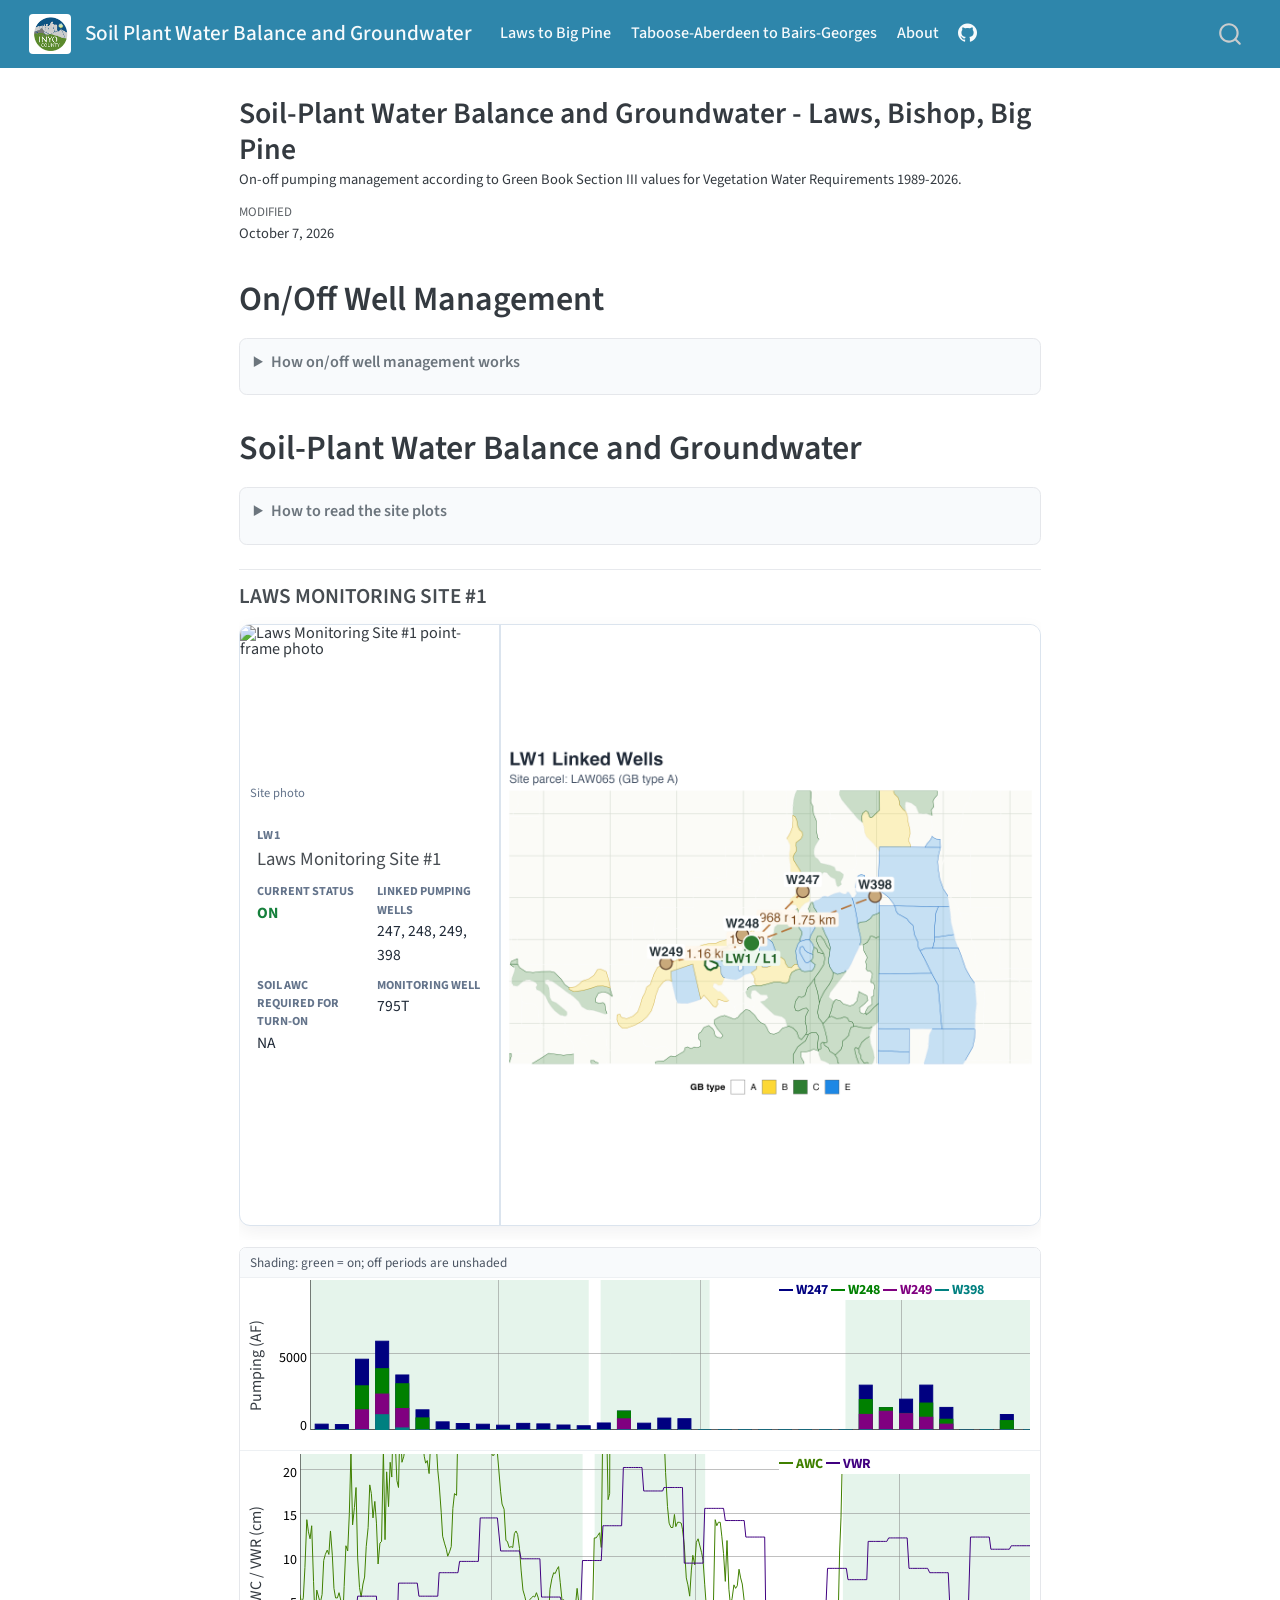
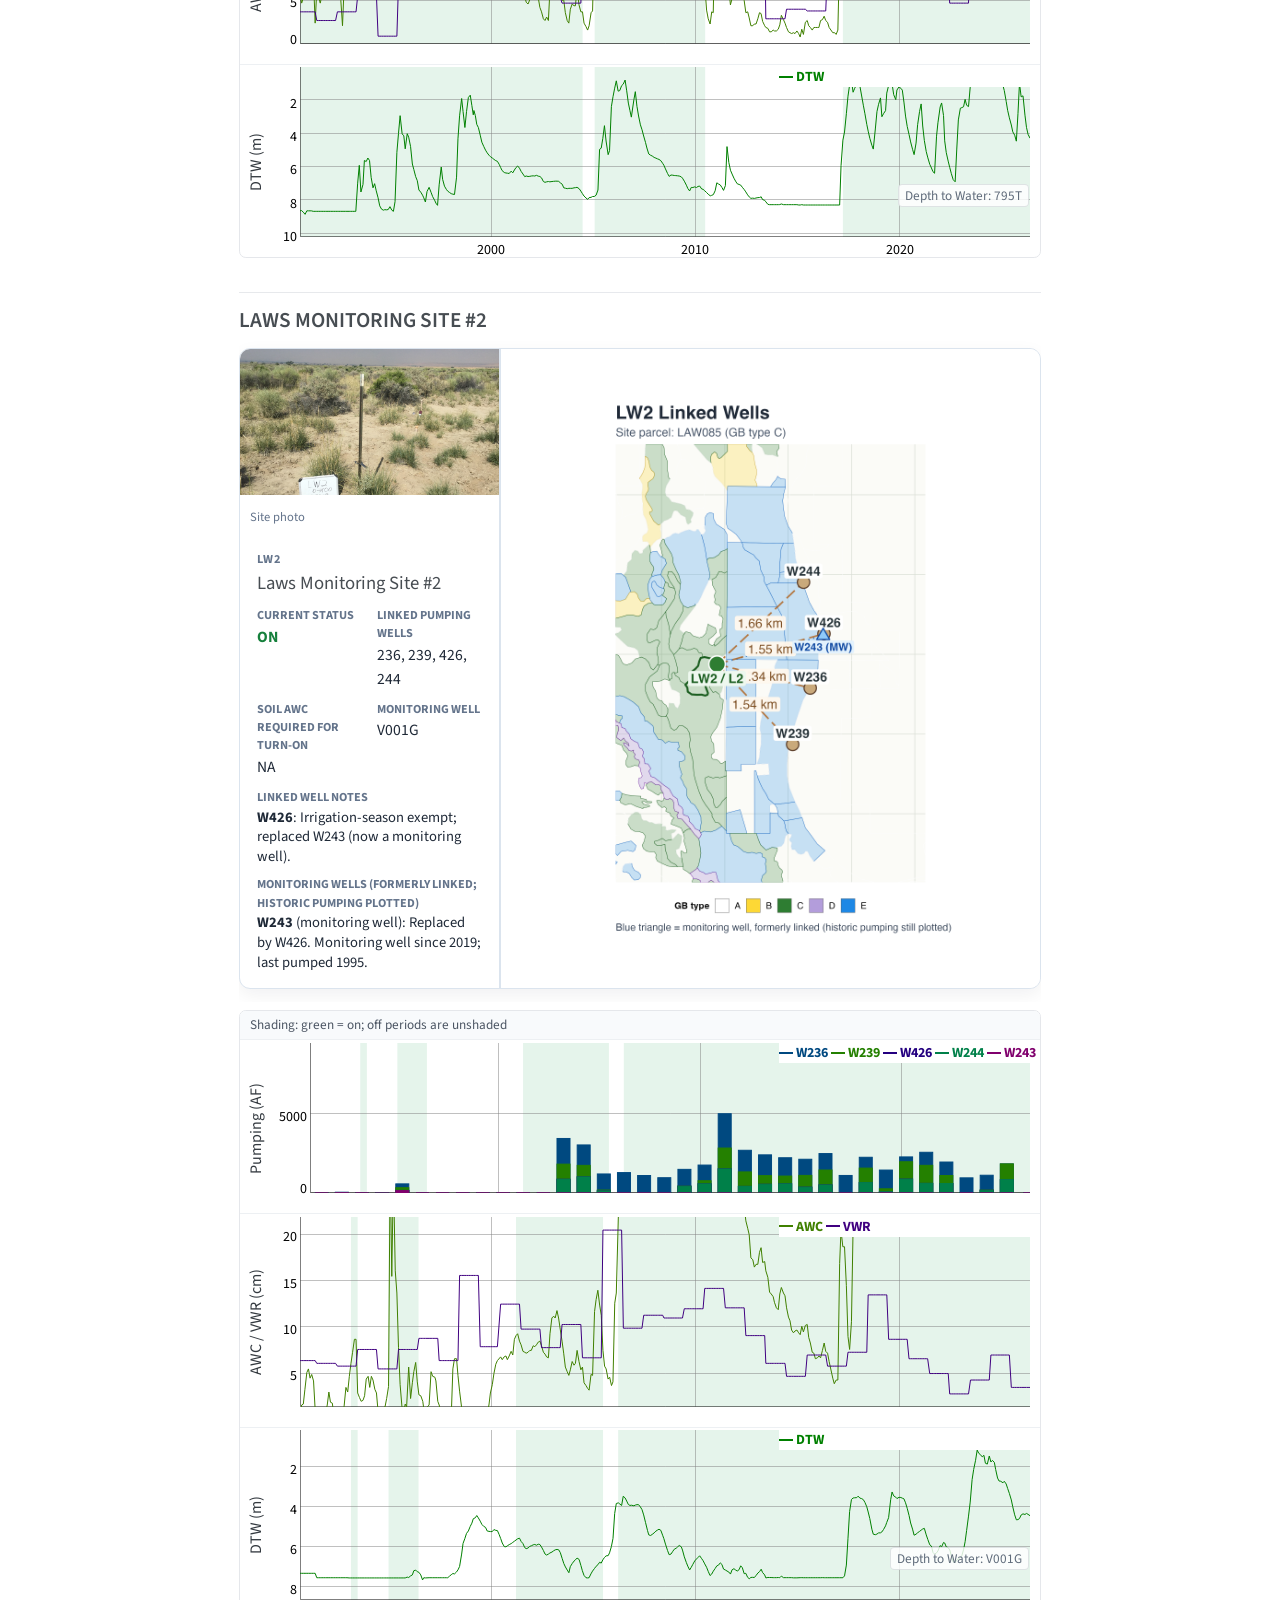
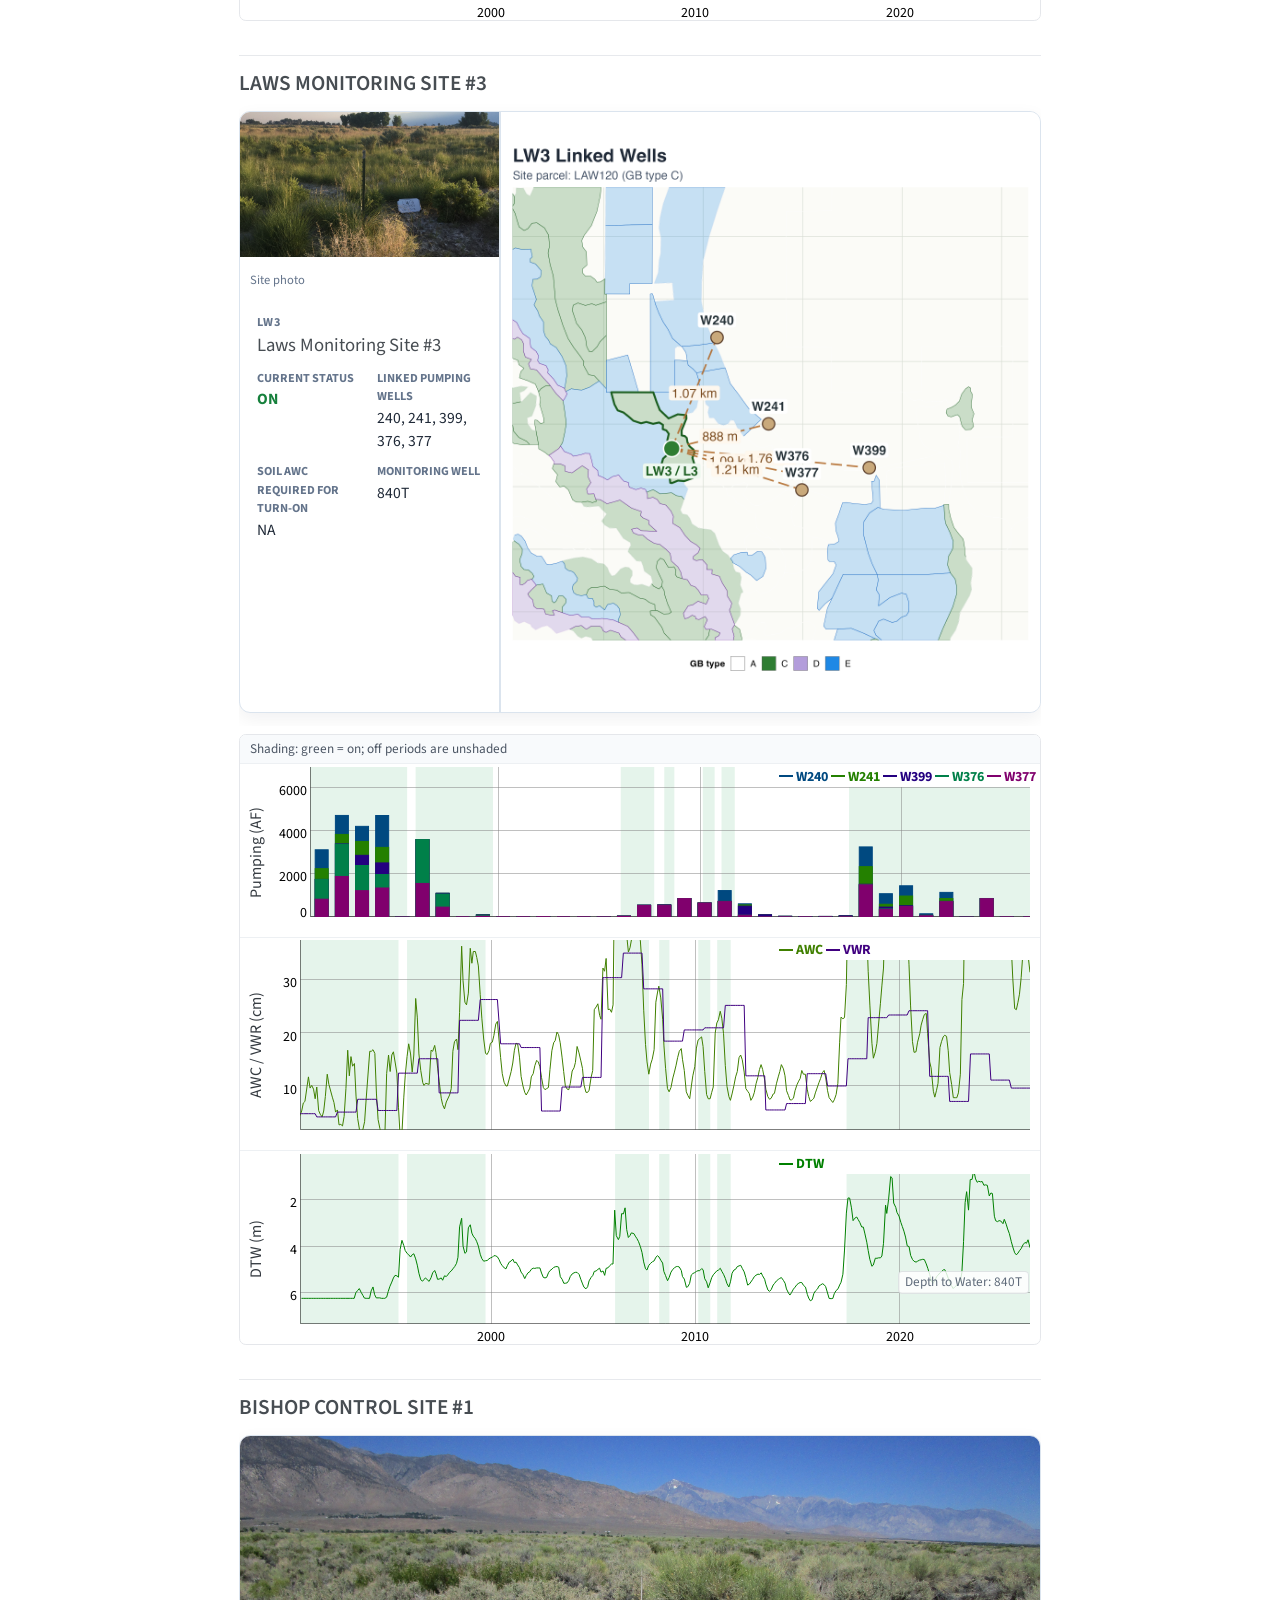
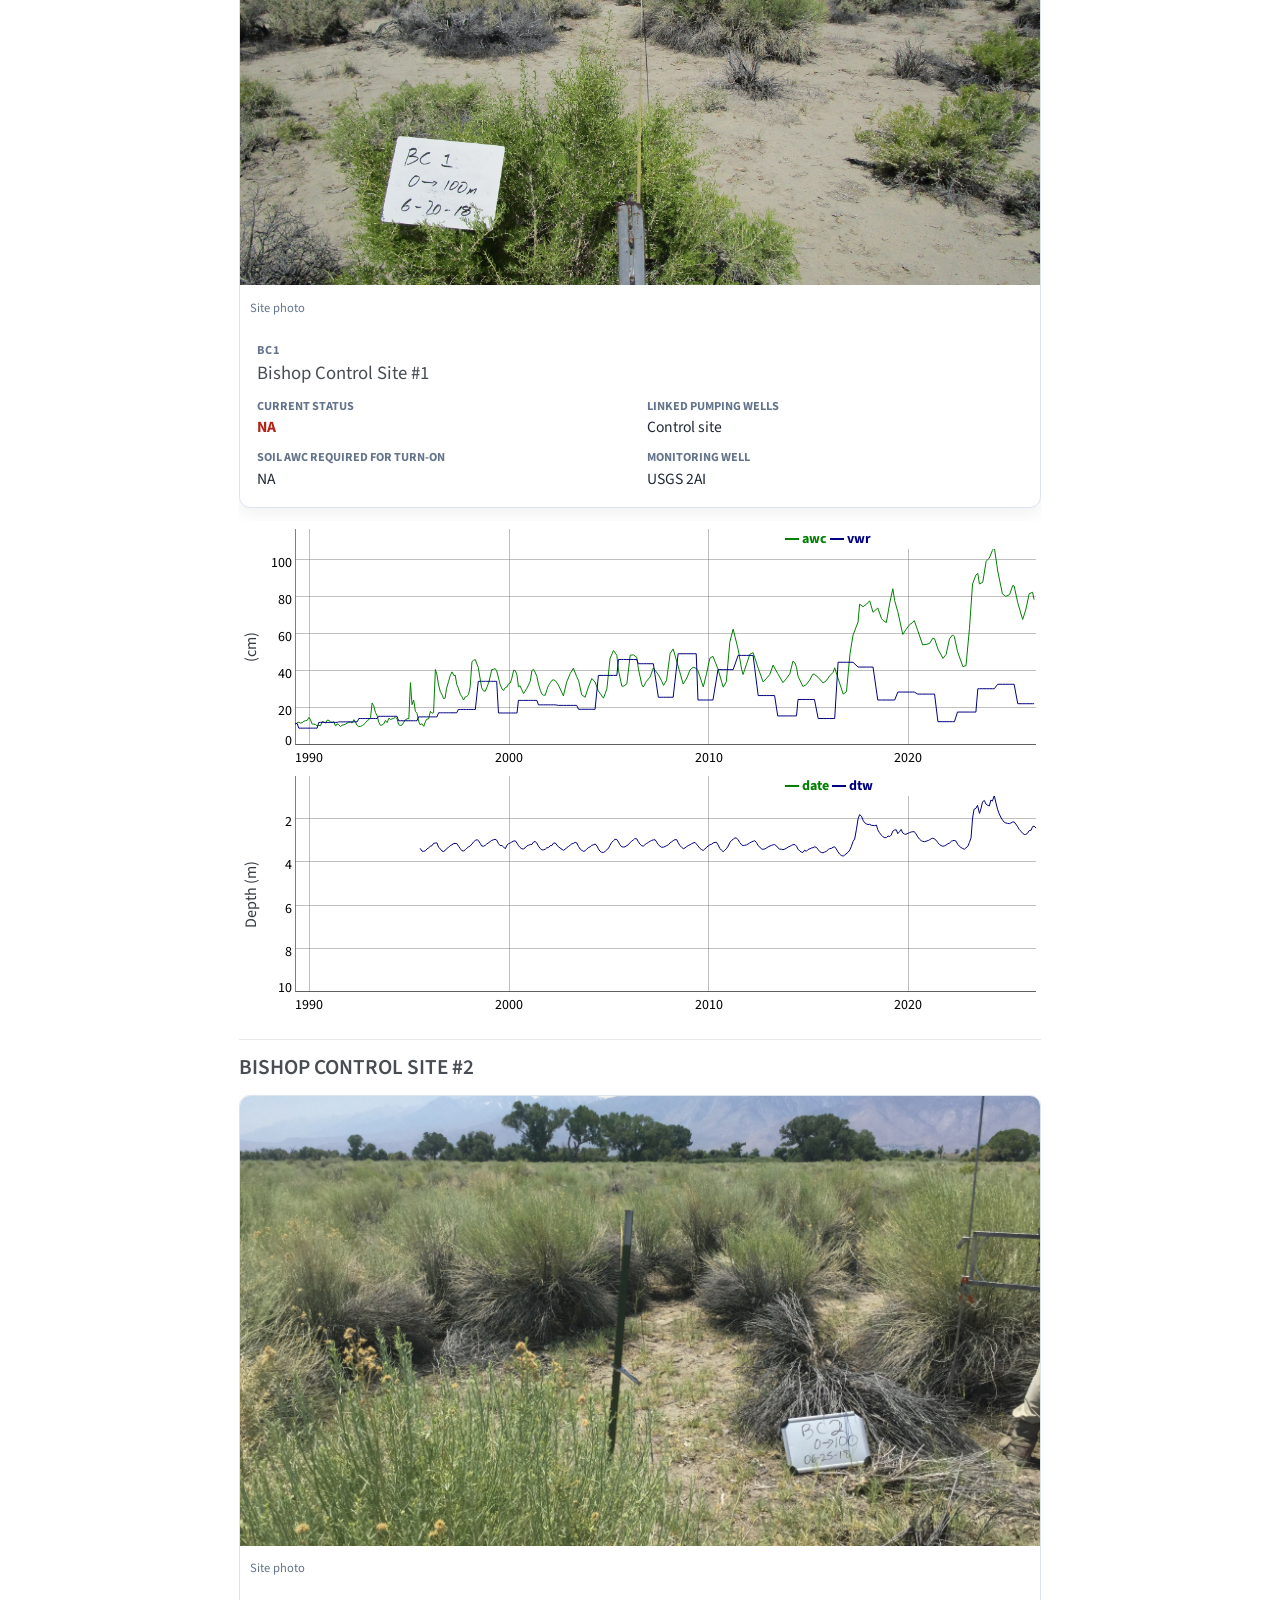
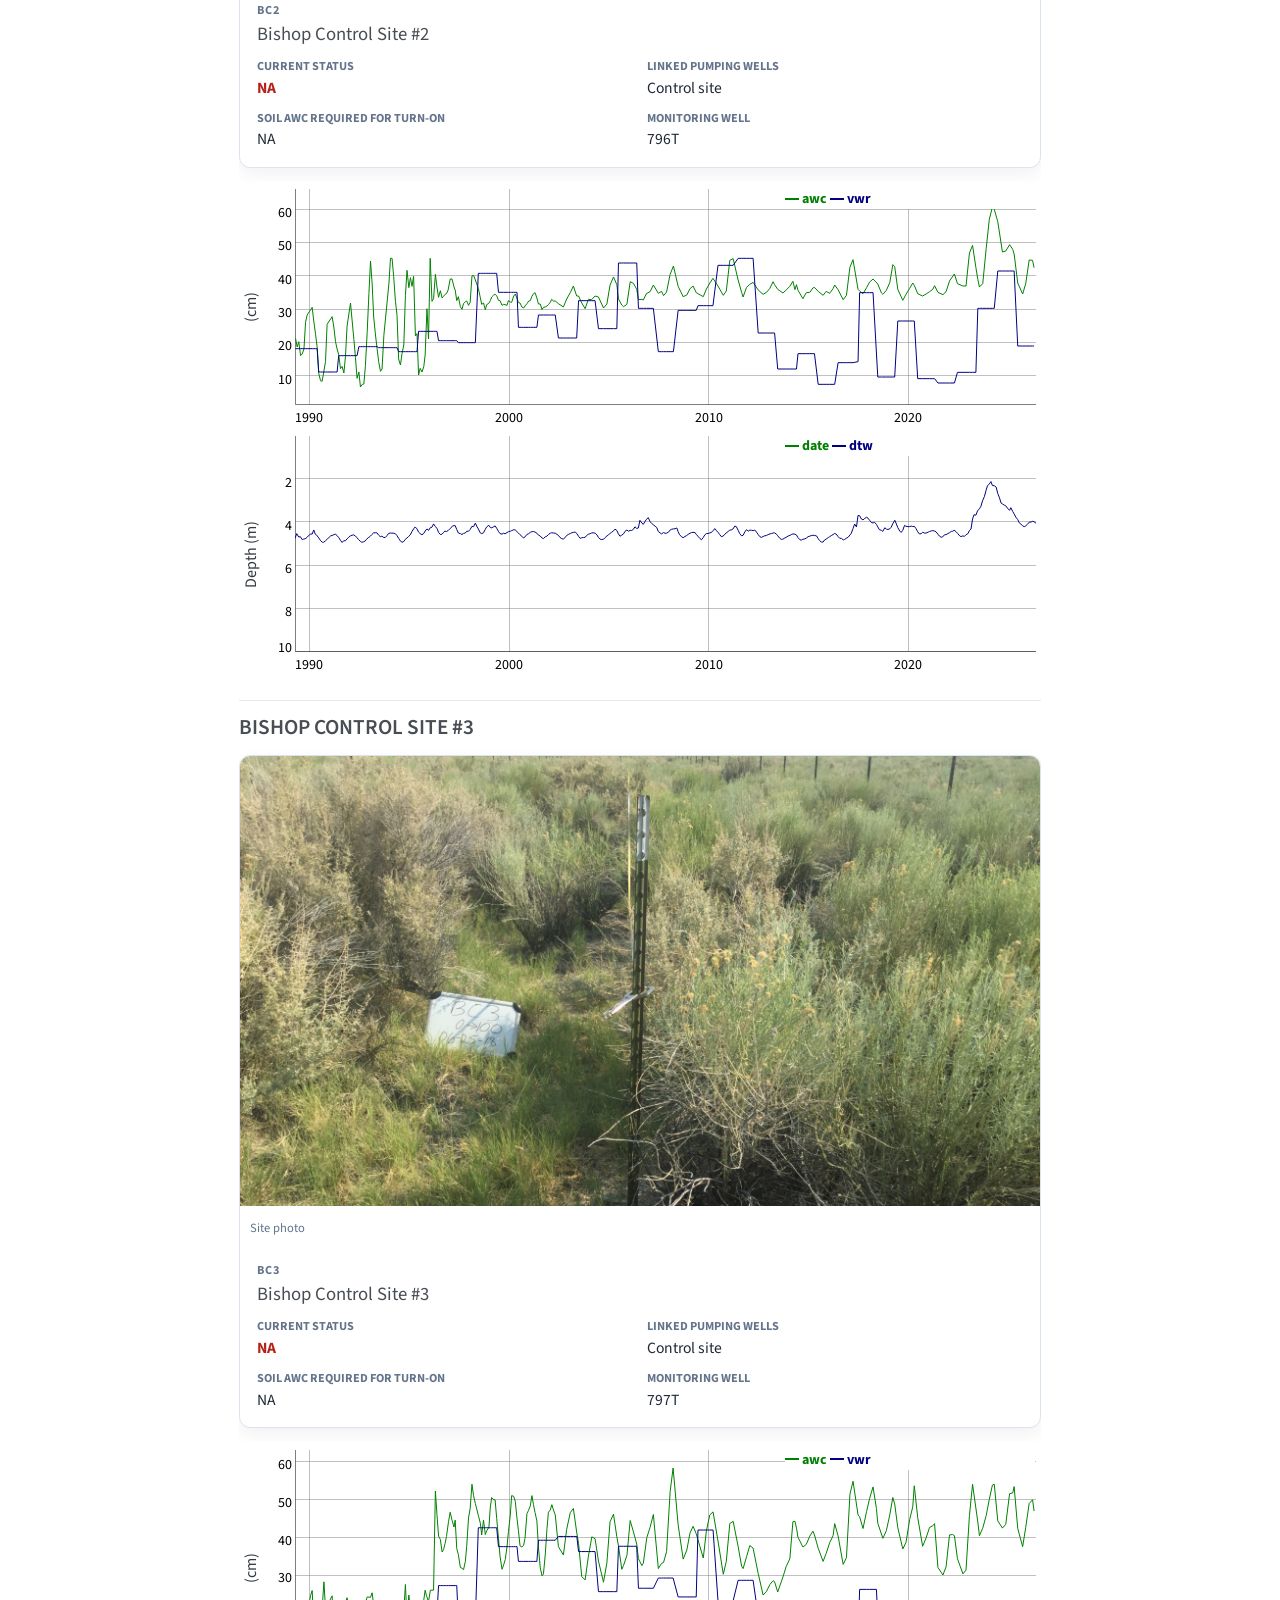
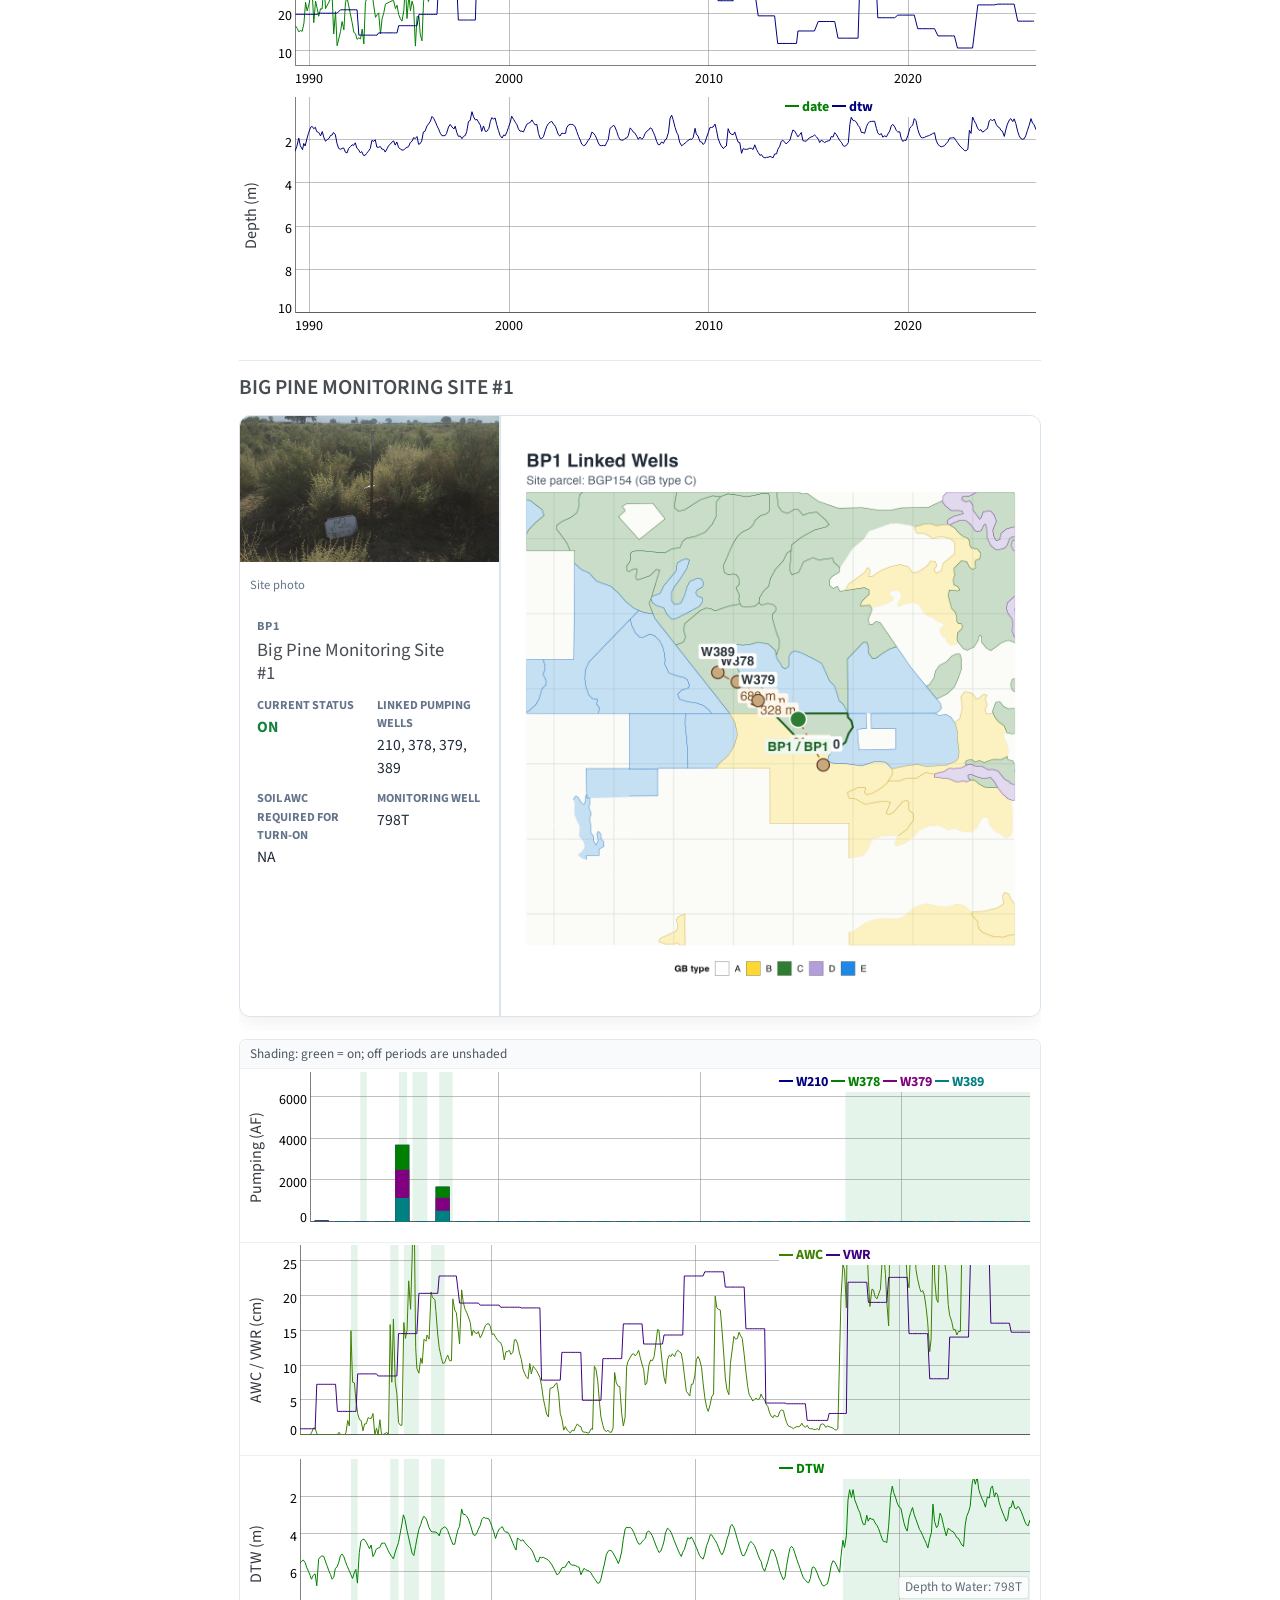
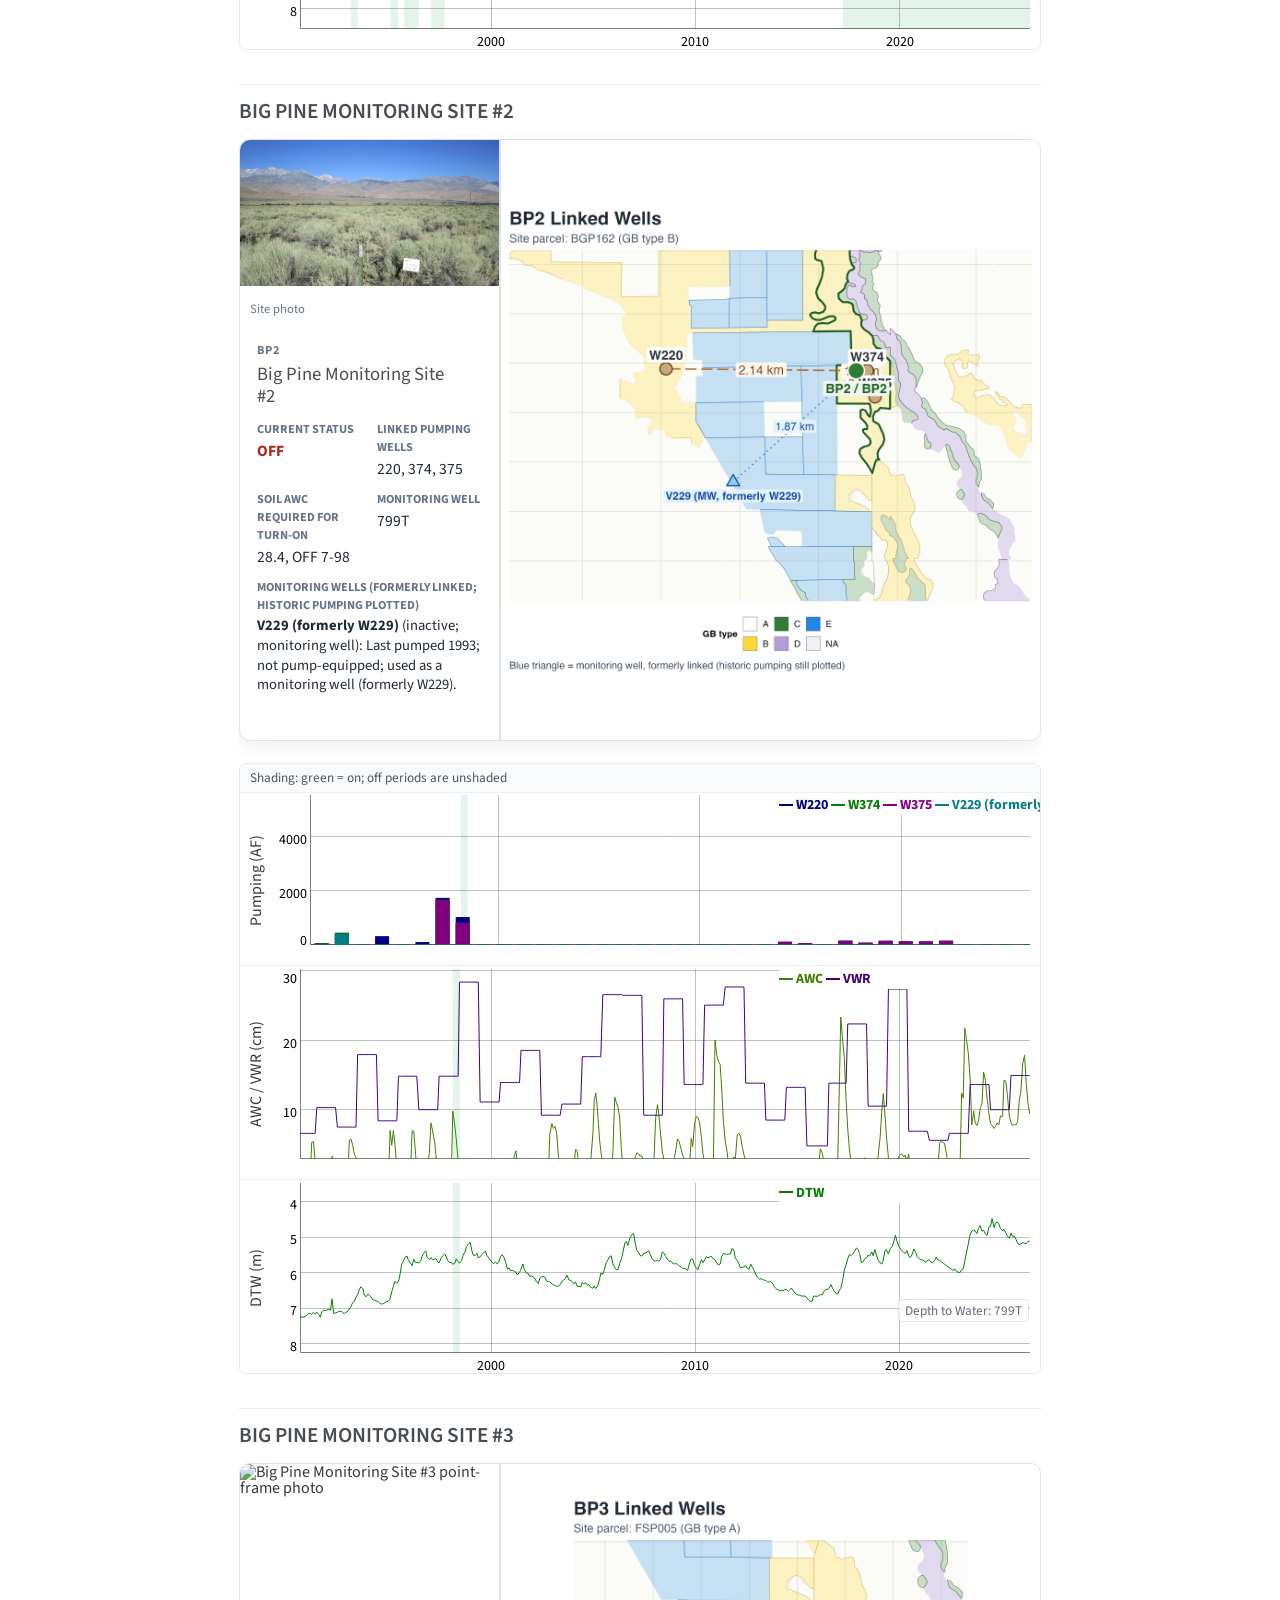
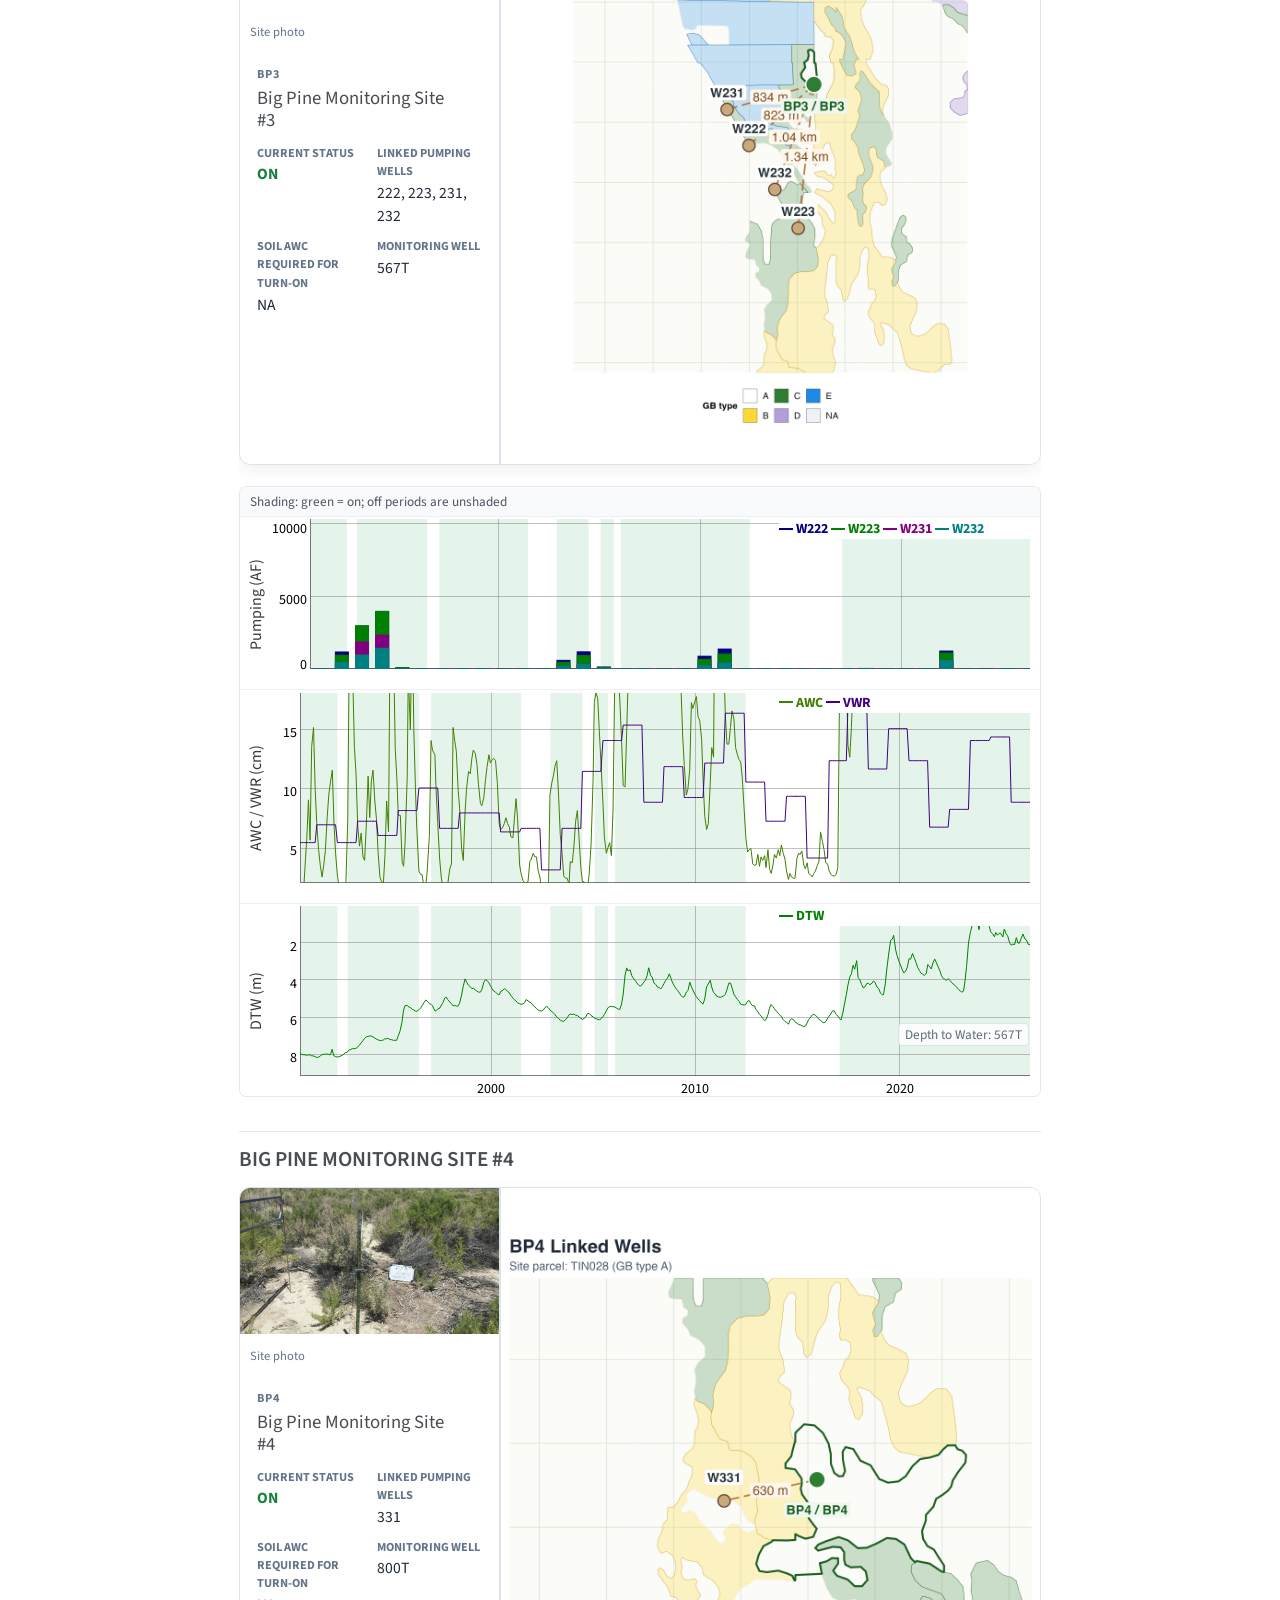
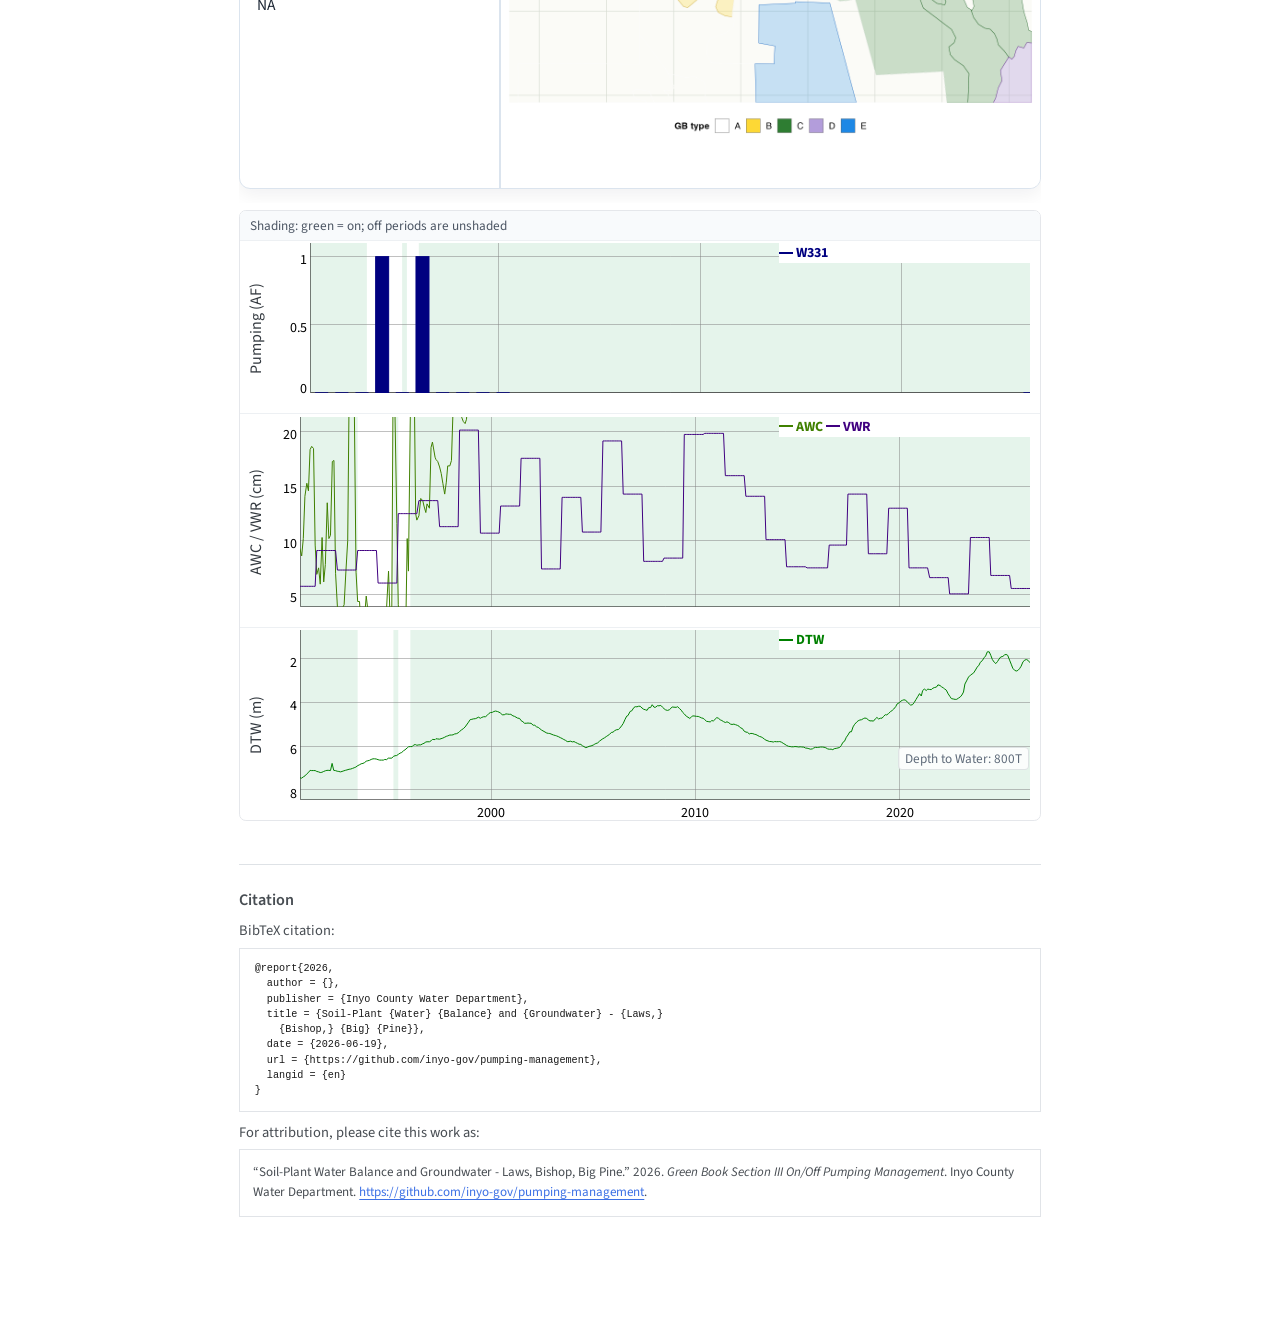
